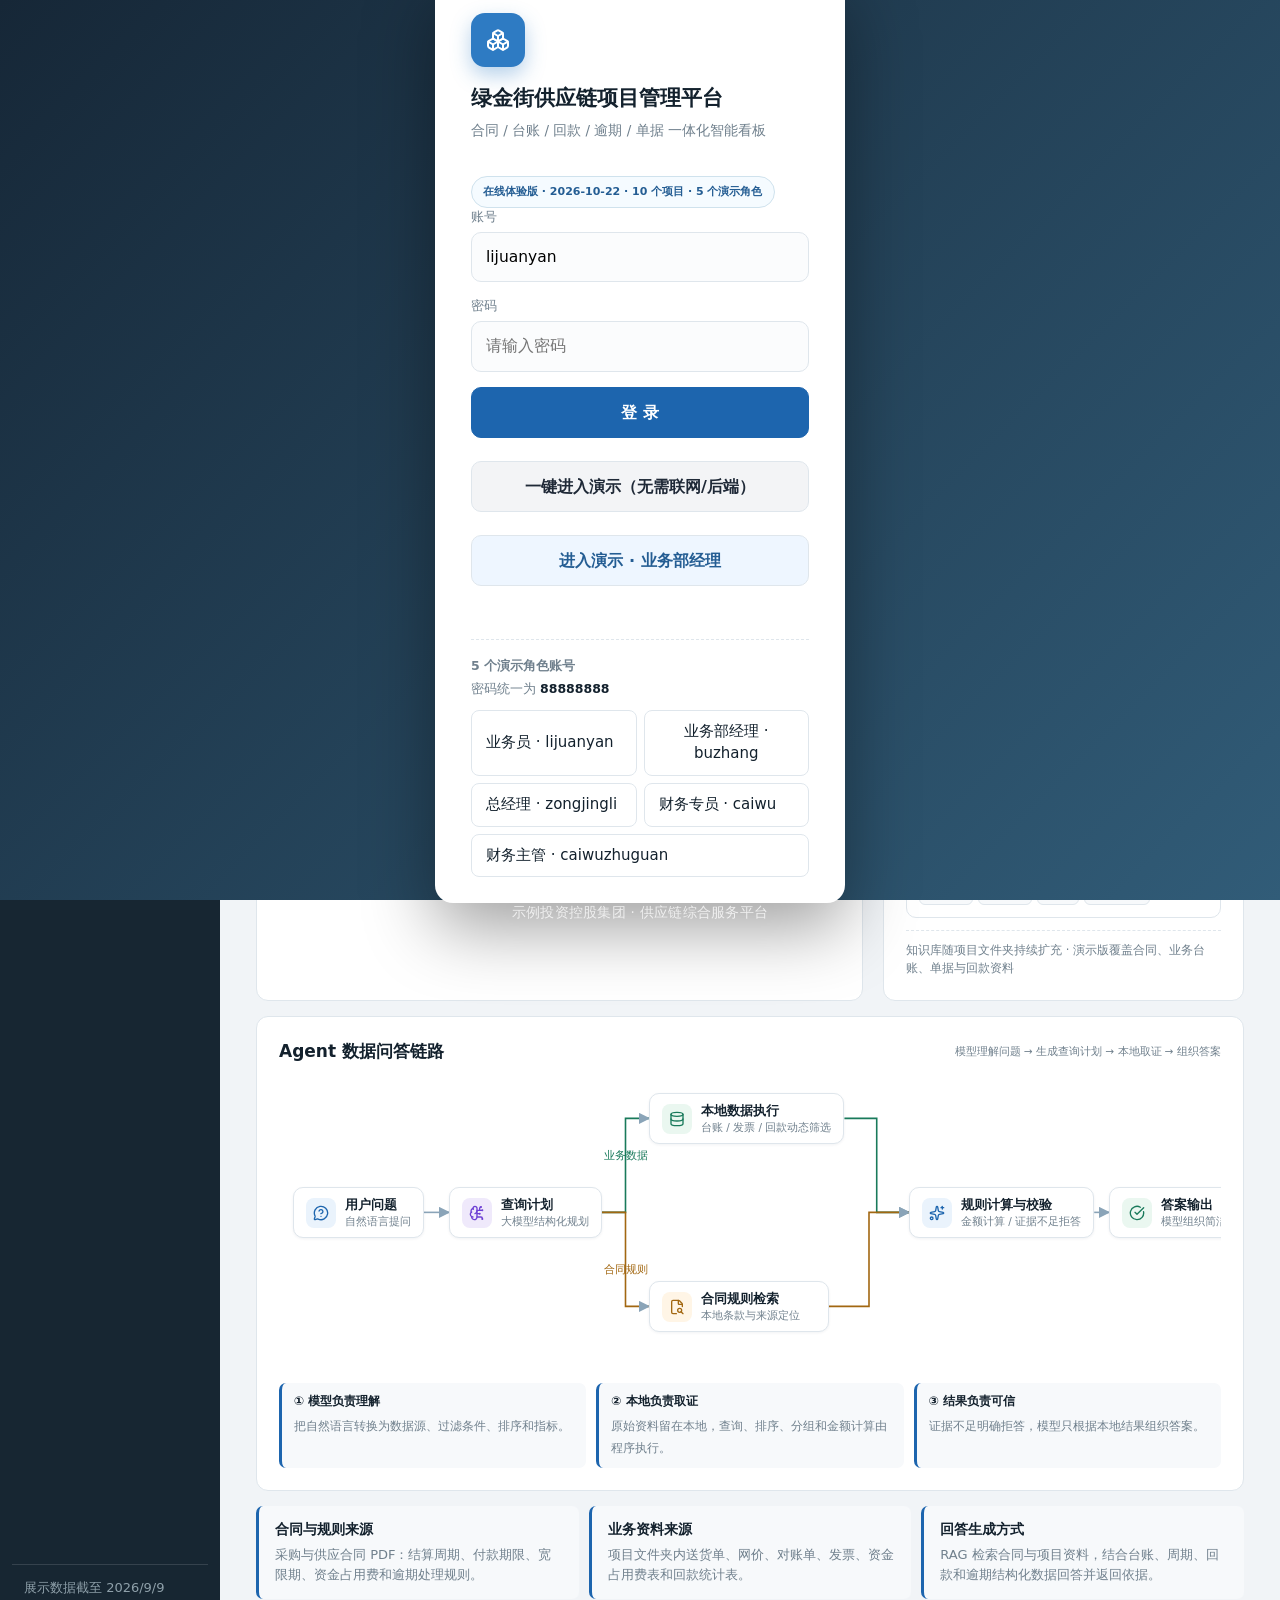
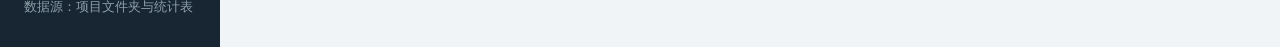
==== docs/index.html @ 1525bb65 "chore(static): 移除线上体验版的全部「离线演示/预置示例」提示 问答区那句提示会让访客知道问答是预设的，按用户要求移除。同时清掉同类暴露点：  - 顶部「线上体验版 · 离线演示」标签（" ====
<!doctype html>
<html lang="zh-CN">
<head>
  <meta charset="utf-8">
  <meta name="viewport" content="width=device-width,initial-scale=1">
  <title>绿金街供应链项目管理平台</title>
  <script>
    // 每次静态体验版发布新快照时清掉旧角色会话，避免评委被浏览器留在业务员 A/B 视角。
    (function () {
      var version = 'static-demo-20261026-clean2';
      try {
        if (localStorage.getItem('static_demo_version') !== version) {
          localStorage.removeItem('tower_session');
          localStorage.removeItem('tower_token');
          localStorage.removeItem('tower_logged_out');
          localStorage.setItem('static_demo_version', version);
        }
      } catch (e) {}
    })();
  </script>
  <link rel="icon" href="data:image/svg+xml,%3Csvg xmlns='http://www.w3.org/2000/svg' viewBox='0 0 32 32'%3E%3Crect width='32' height='32' rx='7' fill='%232f6fed'/%3E%3Cpath d='M10 16l4 4 8-9' stroke='white' stroke-width='3' fill='none' stroke-linecap='round' stroke-linejoin='round'/%3E%3C/svg%3E">
  <script src="static/echarts.min.js" defer></script>
  <script src="static/lucide.min.js"></script>
  <style>
    :root{
      --bg:#f1f4f7;--surface:#fff;--surface-2:#f7f9fb;--ink:#13212d;--muted:#70808d;
      --line:#dfe6ec;--blue:#1d65ae;--blue-soft:#eaf3fc;--green:#197a5b;--green-soft:#eaf7f0;
      --amber:#a26711;--amber-soft:#fff5e6;--red:#b23d3d;--red-soft:#fcede9;--nav:#172632
    }
    *{box-sizing:border-box}
    html,body{margin:0;background:var(--bg);color:var(--ink);font:14px/1.45 system-ui,-apple-system,"Microsoft YaHei",sans-serif}
    button,input,textarea{font:inherit}
    button{cursor:pointer}
    .app{display:grid;grid-template-columns:220px 1fr;min-height:100vh}
    .sidebar{background:var(--nav);color:#eaf0f3;padding:22px 14px;display:flex;flex-direction:column}
    .brand{padding:2px 12px 24px;border-bottom:1px solid rgba(255,255,255,.13)}
    .brand-mark{width:36px;height:36px;border-radius:9px;background:#2e7bc3;display:grid;place-items:center;margin-bottom:12px}
    .brand h1{font-size:17px;line-height:1.3;margin:0}
    .brand p{font-size:12px;color:#aab8c2;margin:7px 0 0}
    .nav{padding-top:18px;display:grid;gap:7px}
    .nav button{border:0;background:transparent;color:#b8c5cd;text-align:left;padding:11px 10px;border-radius:8px;display:flex;gap:9px;align-items:flex-start}
    .nav button:hover,.nav button.active{background:#243b4a;color:#fff}
    .nav button.active{box-shadow:inset 3px 0 0 #61a5e2}
    .nav strong{display:block;font-size:14px;font-weight:600}
    .nav small{display:block;color:inherit;opacity:.7;font-size:11px;margin-top:2px}
    .side-footer{margin-top:auto;padding:14px 12px;color:#8fa0aa;font-size:12px;border-top:1px solid rgba(255,255,255,.13)}
    .content{min-width:0}
    .topbar{height:72px;background:var(--surface);border-bottom:1px solid var(--line);display:flex;align-items:center;justify-content:space-between;padding:0 30px;gap:14px}
    .crumb{color:var(--muted);font-size:13px}.crumb b{color:var(--ink)}
    .top-actions{display:flex;align-items:center;gap:9px}
    .icon-btn,.button{border:1px solid var(--line);background:#fff;color:var(--ink);border-radius:7px;padding:8px 11px;display:inline-flex;gap:7px;align-items:center}
    .button.primary{background:var(--blue);border-color:var(--blue);color:#fff}
    .page{padding:28px 30px 40px;max-width:1500px}
    .page-head{display:flex;justify-content:space-between;align-items:flex-end;gap:18px;margin-bottom:22px}
    .page-head h2{font-size:25px;line-height:1.25;margin:0 0 5px;letter-spacing:0}
    .page-head p{margin:0;color:var(--muted)}
    .value-card-btn{border:1px solid #bfdbfe;background:#eff6ff;color:#1d4ed8;border-radius:7px;padding:7px 11px;font-size:12px;cursor:pointer;font-weight:600;white-space:nowrap}
    .value-card-btn:hover{background:#dbeafe}
    .value-modal{position:fixed;inset:0;z-index:1500;background:rgba(15,23,42,.55);display:flex;align-items:center;justify-content:center;padding:20px}
    .value-modal[hidden]{display:none}.value-box{width:min(760px,94vw);max-height:88vh;overflow:auto;background:#fff;border-radius:12px;padding:24px;box-shadow:0 18px 50px rgba(0,0,0,.25)}
    .value-box h3{margin:0 0 4px}.value-box .vc-sub{color:#a9c0d8;font-size:13px;margin-bottom:12px}.vc-grid{display:grid;grid-template-columns:1fr 1fr;gap:10px}.vc-item{border:1px solid #263f59;border-radius:8px;padding:12px;background:#101d2c}.vc-item b{display:block;color:#91a9c2;margin-bottom:5px;font-size:12px}.vc-item span{font-size:13px;line-height:1.6;color:#edf4fb}.vc-metric{background:#102c32;border-color:#1d806e}.vc-metric span{font-weight:700;color:#80f0cb}
    .vc-chain{display:flex;align-items:stretch;gap:6px;overflow:auto;margin:14px 0;padding:10px 2px}.vc-node{min-width:112px;padding:10px 9px;border-radius:8px;background:#132a40;color:#fff;box-shadow:0 0 0 1px #2e5b86;animation:vcNodeIn .45s ease both}.vc-node small{display:block;color:#b9d8f3;font-size:10px;margin-top:4px;line-height:1.35}.vc-arrow{align-self:center;color:#43d9b1;font-size:20px}.vc-kpis{display:grid;grid-template-columns:repeat(3,1fr);gap:10px;margin:14px 0}.vc-kpi{position:relative;overflow:hidden;padding:16px;border-radius:10px;background:linear-gradient(145deg,#17283a,#111a27);border:1px solid #33485d;min-height:92px}.vc-kpi strong{display:block;font-size:24px;color:#fb7185;line-height:1.2}.vc-kpi span{display:block;font-size:11px;color:#afc0d1;margin-top:7px}.vc-kpi-now{background:linear-gradient(145deg,#0d3b3a,#102a30);border-color:#168b78}.vc-kpi-now strong{color:#54e1b2}.vc-kpi-lift{background:linear-gradient(145deg,#16465a,#16313f);border-color:#2a9bb4}.vc-kpi-lift strong{color:#5ce0ef;font-size:20px}.vc-impact-bar{height:30px;position:relative;border-radius:7px;background:linear-gradient(90deg,#fb7185 0 82%,#1f3445 82%);overflow:hidden;margin:10px 0 18px}.vc-impact-bar:after{content:'';position:absolute;inset:0;background:linear-gradient(90deg,transparent,#ffffff22,transparent);transform:translateX(-100%);animation:vcSweep 2.3s ease-in-out infinite}.vc-impact-bar i{position:absolute;right:7%;top:5px;width:3px;height:20px;background:#5ce0ef;box-shadow:0 0 12px #5ce0ef}.vc-impact-bar b{position:absolute;z-index:1;left:12px;top:7px;color:#fff;font-size:11px}.vc-section-title{font-size:12px;font-weight:700;color:#91a9c2;margin-top:14px}@keyframes vcSweep{to{transform:translateX(100%)}}@keyframes vcNodeIn{from{opacity:0;transform:translateY(8px)}to{opacity:1;transform:none}}@media(max-width:650px){.vc-grid,.vc-kpis{grid-template-columns:1fr}}
    .date-stamp{font-size:12px;color:var(--muted);white-space:nowrap}
    .view{display:none}.view.active{display:block}
    .hero{display:grid;grid-template-columns:1.25fr .75fr;gap:15px;margin-bottom:15px}
    .panel{background:var(--surface);border:1px solid var(--line);border-radius:10px;padding:18px}
    .panel h3{font-size:15px;margin:0 0 14px}.panel h4{font-size:13px;margin:18px 0 9px}
    .agent-hero{min-height:262px;background:linear-gradient(135deg,#183242,#244d61);color:#fff;border:0;position:relative;overflow:hidden;display:flex;align-items:center;padding:58px 190px 0 0}
    .agent-hero:after{content:"";position:absolute;width:270px;height:270px;border:1px solid rgba(255,255,255,.15);border-radius:50%;right:-88px;bottom:-135px}
    .agent-hero .hero-main{position:relative;z-index:1;flex:1;min-width:0}
    .hero-mascot{position:absolute;right:14px;bottom:8px;z-index:2;animation:mascotFloat 3s ease-in-out infinite;cursor:pointer}
    .hero-mascot svg{display:block;filter:drop-shadow(0 6px 14px rgba(0,0,0,.3))}
    .hero-mascot .face-happy{opacity:0}
    .hero-mascot.happy{animation:mascotBounce .65s ease}
    .hero-mascot.happy .face-normal{opacity:0}
    .hero-mascot.happy .face-happy{opacity:1}
    .hero-mascot:active{transform:scale(.95)}
    .hero-mascot .ant{animation:antPulse 2.4s ease-in-out infinite}
    .hero-mascot .screen{animation:screenGlow 2.8s ease-in-out infinite}
    .hero-mascot .head{transform-box:fill-box;transform-origin:bottom center;animation:headTilt 5s ease-in-out infinite}
    .hero-mascot .hand{transform-box:fill-box;transform-origin:center;animation:handBob 3.2s ease-in-out infinite}
    .hero-mascot .hand-r{animation-delay:.5s}
    .hero-mascot .body{transform-box:fill-box;transform-origin:center;animation:bodyBreathe 3s ease-in-out infinite}
    .hero-mascot .star{transform-box:fill-box;transform-origin:center;animation:mascotBlink 4.5s infinite}
    .hero-mascot .foot{transform-box:fill-box;transform-origin:center;animation:footWiggle 3.6s ease-in-out infinite .2s}
    @keyframes headTilt{0%,100%{transform:rotate(0)}50%{transform:rotate(2.5deg)}}
    @keyframes handBob{0%,100%{transform:translateY(0)}50%{transform:translateY(-4px)}}
    @keyframes bodyBreathe{0%,100%{transform:scale(1)}50%{transform:scale(1.03)}}
    @keyframes antPulse{0%,100%{filter:drop-shadow(0 0 2px rgba(255,198,61,.8))}50%{filter:drop-shadow(0 0 8px rgba(255,198,61,1))}}
    @keyframes screenGlow{0%,100%{filter:drop-shadow(0 0 3px rgba(76,155,255,.55))}50%{filter:drop-shadow(0 0 11px rgba(76,155,255,.9))}}
    @keyframes footWiggle{0%,100%{transform:rotate(0)}50%{transform:rotate(5deg)}}
    @keyframes mascotBounce{0%{transform:translateY(0)}28%{transform:translateY(-16px) scale(1.07,.94)}55%{transform:translateY(0) scale(.95,1.07)}75%{transform:translateY(-5px)}100%{transform:translateY(0)}}
    .hero-bubble{position:absolute;right:14px;bottom:160px;max-width:430px;background:#fff;color:#22303c;border-radius:12px 12px 12px 4px;padding:10px 14px;font-size:13px;line-height:1.6;box-shadow:0 4px 16px rgba(0,0,0,.2);opacity:0;transform:translateY(6px);transition:opacity .35s,transform .35s;pointer-events:none;z-index:3}
    .hero-bubble.show{opacity:1;transform:none}
    .hero-bubble::after{content:"";position:absolute;right:28px;bottom:-6px;width:0;height:0;border-left:7px solid transparent;border-right:7px solid transparent;border-top:7px solid #fff}
    /* ===== 逾期提醒 ===== */
    .timeline{display:flex;flex-direction:column;gap:12px;max-height:330px;overflow:auto;padding-left:2px}
    .timeline-item{position:relative;padding-left:20px;border-left:2px solid var(--line);padding-bottom:2px}
    .timeline-item::before{content:"";position:absolute;left:-6px;top:3px;width:10px;height:10px;border-radius:50%;background:var(--blue);border:2px solid #fff;box-shadow:0 0 0 1px var(--blue)}
    .timeline-item.bad::before{background:#d9877c;box-shadow:0 0 0 1px #d9877c}
    .timeline-item.ok::before{background:#6ba583;box-shadow:0 0 0 1px #6ba583}
    .timeline-item .tl-head{font-size:12.5px;font-weight:600;color:var(--ink);display:flex;justify-content:space-between;gap:8px;flex-wrap:wrap}
    .timeline-item .tl-note{font-size:11.5px;color:var(--muted);margin-top:2px;line-height:1.55}
    .timeline-item .tl-actions{display:flex;gap:6px;margin-top:6px;flex-wrap:wrap}
    .tl-btn{border:1px solid var(--line);background:var(--blue-soft);color:var(--blue);border-radius:6px;padding:3px 9px;font-size:11.5px;cursor:pointer}
    .tl-btn:hover{background:var(--blue);color:#fff}
    .tl-btn.danger{border-color:#e5cfc9;background:#faf1ef;color:#a14e50}
    .tl-btn.danger:hover{background:#a14e50;color:#fff;border-color:#a14e50}
    .tl-btn.done{opacity:.55;cursor:default}
    #odPeriodsBody td.bad-num{color:#a14e50;font-weight:700}
    /* ===== 飞书发送演示 ===== */
    .feishu-window{width:min(460px,94vw);background:#f4f6f8;border-radius:16px;overflow:hidden;box-shadow:0 16px 48px rgba(0,0,0,.3)}
    .feishu-bar{background:#3370ff;color:#fff;padding:14px 16px;display:flex;align-items:center;justify-content:space-between}
    .feishu-person{display:flex;align-items:center;gap:9px;font-weight:700;font-size:15px}
    .feishu-org{font-size:12px;opacity:.85}
    .feishu-chat{padding:18px 16px;display:flex;flex-direction:column;gap:10px;min-height:230px}
    .feishu-msg{display:flex;gap:10px;align-items:flex-start}
    .feishu-msg.feishu-me{justify-content:flex-start}
    .feishu-avatar{width:34px;height:34px;border-radius:50%;flex:none;display:grid;place-items:center;background:#c9d8ff;color:#3370ff}
    .feishu-bubble{background:#fff;border-radius:4px 12px 12px 12px;padding:10px 12px;box-shadow:0 1px 3px rgba(0,0,0,.08);max-width:330px}
    .feishu-card .fc-title{font-weight:700;color:#13212d;font-size:13.5px;display:flex;gap:6px;align-items:center;margin-bottom:6px}
    .feishu-card .fc-body{color:#42526b;font-size:13px;line-height:1.6}
    .fc-file{display:flex;align-items:center;gap:8px;background:#f7f9fc;border:1px solid #e4e9f2;border-radius:8px;padding:9px 10px;margin-top:9px}
    .fc-file i{color:#3370ff}
    .fc-file-name{flex:1;font-size:12.5px;color:#13212d;word-break:break-all}
    .fc-file-dl{font-size:12px;color:#3370ff;text-decoration:none;font-weight:600}
    .fc-time{font-size:11px;color:#9aa6b8;margin-top:8px}
    .feishu-hint{font-size:11.5px;color:#8a97a8;text-align:center;padding-bottom:2px}
    .feishu-actions{display:flex;justify-content:flex-end;gap:9px;padding:0 16px 16px}
    .feishu-mini{border:1px solid #e4e9f2;border-radius:10px;overflow:hidden;margin-top:10px;background:#fff;box-shadow:0 4px 14px rgba(31,35,41,.1)}
    .fm-bar{background:#3370ff;color:#fff;font-size:12.5px;padding:9px 12px;display:flex;gap:7px;align-items:center;font-weight:600}
    .fm-body{padding:12px;background:#f8fafc}
    /* 催款函 Word 概览(公文格式模拟) */
    .word-preview{background:#fff;border:1px solid #e3e2dd;border-radius:6px;box-shadow:0 4px 16px rgba(31,35,41,.14);padding:24px 28px 18px;margin-top:8px}
    .wp-title{font-family:"方正小标宋简体","方正小标宋_GBK","STZhongsong","SimSun",serif;font-size:22px;text-align:center;font-weight:700;letter-spacing:4px;margin-bottom:14px;color:#1a1b1c}
    .wp-body{font-family:"仿宋_GB2312","仿宋","FangSong",serif;font-size:16px;line-height:1.75;color:#1a1b1c}
    .wp-body p{margin:0 0 8px;text-indent:2em}
    .wp-body .no-indent{text-indent:0}
    .wp-sign{font-family:"仿宋_GB2312","仿宋","FangSong",serif;font-size:16px;text-align:right;margin-top:12px;line-height:1.75}
    .wp-page{margin-top:10px;text-align:right;font-family:"宋体",SimSun,serif;font-size:14px;color:#666}
    .wp-foot{display:flex;justify-content:space-between;align-items:center;gap:8px;margin-top:10px;font-size:12px;color:#7a8087;flex-wrap:wrap}
    .wp-foot .button{padding:4px 10px;font-size:12px}
    .eyebrow{font-size:12px;letter-spacing:.08em;color:#a6cfeb;margin-bottom:13px}
    .agent-hero h3{font-size:23px;margin:0 0 10px;position:relative;z-index:1}
    .agent-hero p{color:#d5e2e8;max-width:610px;margin:0;position:relative;z-index:1}
    .hero-actions{display:flex;gap:9px;margin-top:26px;position:relative;z-index:1}
    .hero-actions button{border:1px solid rgba(255,255,255,.28);background:rgba(255,255,255,.11);color:#fff;border-radius:7px;padding:9px 12px;display:inline-flex;align-items:center;gap:7px}
    .next-due{display:flex;flex-direction:column;justify-content:space-between}
    .next-due .label{color:var(--muted);font-size:12px}.next-due .date{font-size:34px;font-weight:700;margin:10px 0 4px}.next-due .hint{color:var(--amber);font-size:13px}
    .rule{border-top:1px solid var(--line);margin-top:20px;padding-top:14px;color:var(--muted);font-size:12px}
    .metrics{display:grid;grid-template-columns:repeat(3,minmax(0,1fr));gap:12px;margin-bottom:15px}
    .metric{background:var(--surface);border:1px solid var(--line);border-radius:10px;padding:12px}
    .metric .label{color:var(--muted);font-size:11px}.metric .num{font-size:18px;font-weight:700;margin-top:8px;letter-spacing:-.3px}.metric .unit{font-size:10px;color:var(--muted);margin-left:2px}.metric .desc{font-size:10px;color:var(--muted);margin-top:6px;line-height:1.4}
    .metric.danger .num{color:var(--red)}.metric.primary .num{color:var(--blue)}
    .two-col{display:grid;grid-template-columns:1.38fr .82fr;gap:15px}
    .table-wrap{overflow:auto}
    table{width:100%;border-collapse:collapse;min-width:700px}
    th,td{padding:10px 8px;text-align:left;border-bottom:1px solid #edf1f4;vertical-align:top}
    th{font-size:12px;color:var(--muted);font-weight:600}
    td{font-size:13px}
    .tag{display:inline-flex;align-items:center;border-radius:999px;padding:3px 8px;font-size:12px}
    .tag.ok{background:var(--green-soft);color:var(--green)}.tag.warn{background:var(--amber-soft);color:var(--amber)}.tag.bad{background:var(--red-soft);color:var(--red)}.tag.neutral{background:#eef2f5;color:#5f6c77}
    .spark-bars{height:128px;display:flex;align-items:flex-end;gap:9px;padding:15px 4px 6px;border-bottom:1px solid var(--line)}
    .spark-col{flex:1;display:flex;flex-direction:column;align-items:center;gap:7px;min-width:26px}
    .spark-col i{display:block;width:100%;max-width:38px;background:#8ebde4;border-radius:4px 4px 0 0;min-height:5px}
    .spark-col span{font-size:10px;color:var(--muted);white-space:nowrap}
    .legend{display:flex;gap:15px;margin-top:12px;color:var(--muted);font-size:12px}.legend b{display:inline-block;width:8px;height:8px;border-radius:2px;background:#8ebde4;margin-right:5px}.legend b.red{background:#d9877c}
    .search-line{display:flex;gap:8px;margin-bottom:13px}.search-line input{flex:1;border:1px solid var(--line);border-radius:7px;padding:10px 11px}
    .quick-questions{display:flex;flex-wrap:wrap;gap:7px;margin-bottom:13px}.quick-questions button{border:1px solid var(--line);background:var(--surface-2);color:var(--muted);border-radius:999px;padding:6px 9px;font-size:12px}
    .answer{background:var(--surface-2);border:1px solid var(--line);border-radius:8px;padding:12px;color:#334552;line-height:1.7;min-height:98px}
    .answer b{color:var(--ink)}
    .sources{display:flex;flex-wrap:wrap;gap:6px;margin-top:10px}
    .source{font-size:11px;color:var(--blue);background:var(--blue-soft);border-radius:999px;padding:5px 8px}
    .period-bar{display:flex;justify-content:space-between;align-items:center;gap:16px;flex-wrap:wrap;margin-bottom:15px}
    .period-title{font-size:13px;font-weight:600}.period-context{font-size:12px;color:var(--muted);margin-top:4px}
    .period-controls{display:flex;align-items:end;gap:10px;flex-wrap:wrap}.segmented{display:flex;gap:3px;padding:3px;background:var(--surface-2);border:1px solid var(--line);border-radius:8px}
    .segmented button{border:0;background:transparent;color:var(--muted);border-radius:6px;padding:7px 10px;font-size:12px}.segmented button.active{background:var(--blue);color:#fff}
    .period-controls .field{min-width:142px}.period-controls .field input,.period-controls .field select{padding:8px 9px;border:1px solid var(--line);border-radius:7px;background:#fff;color:var(--ink)}
    .period-controls .week-field{min-width:142px;max-width:270px}.period-controls .year-field{min-width:108px}.is-hidden{display:none!important}
    .metrics.five{grid-template-columns:repeat(3,minmax(0,1fr))}
    .lineage-strip{display:grid;grid-template-columns:repeat(3,minmax(0,1fr));gap:10px;margin-top:15px}
    .lineage-item{padding:12px 13px;background:var(--surface-2);border-left:3px solid var(--blue);border-radius:7px}
    .lineage-item strong{display:block;font-size:12px;margin-bottom:5px}.lineage-item span{display:block;color:var(--muted);font-size:12px;line-height:1.55}
    .fee-summary{display:grid;grid-template-columns:repeat(3,minmax(0,1fr));gap:10px;margin-bottom:14px}
    .fee-summary-item{padding:11px 12px;background:var(--surface-2);border-radius:7px}.fee-summary-item span{display:block;color:var(--muted);font-size:11px}.fee-summary-item b{display:block;font-size:18px;margin-top:5px}
    .section-head{display:flex;justify-content:space-between;align-items:center;gap:12px;margin-bottom:15px}.section-head h3{margin:0}
    .filters{display:flex;flex-wrap:wrap;gap:9px;align-items:end}.field{display:grid;gap:5px}.field label{font-size:12px;color:var(--muted)}.field input{border:1px solid var(--line);border-radius:7px;padding:9px 10px;background:#fff}
    .audit-area{display:grid;grid-template-columns:1fr 1.1fr;gap:15px}
    .audit-card{border:1px solid var(--line);border-radius:9px;padding:16px;background:var(--surface-2)}
    .audit-card h4{margin:0 0 7px;font-size:15px}.audit-card p{margin:0;color:var(--muted);font-size:13px}
    .scan-box{margin-top:18px;border:1px dashed #b7c5cf;border-radius:9px;padding:17px;background:#fff}
    .scan-stage{display:flex;gap:0;align-items:flex-start;margin-top:17px}
    .stage{flex:1;position:relative;text-align:center;color:var(--muted);font-size:11px}.stage:not(:last-child):after{content:"";position:absolute;left:58%;right:-42%;top:15px;height:1px;background:var(--line)}.stage-dot{width:30px;height:30px;border-radius:50%;background:#e7edf2;color:#70808d;display:grid;place-items:center;margin:0 auto 7px;position:relative;z-index:1}.stage.active .stage-dot{background:var(--blue);color:#fff;animation:auditPulse 1.2s ease-in-out infinite}.stage.done .stage-dot{background:var(--green);color:#fff;animation:none}@keyframes auditPulse{0%,100%{box-shadow:0 0 0 0 rgba(31,111,153,.28);transform:rotate(0)}50%{box-shadow:0 0 0 7px rgba(31,111,153,0);transform:rotate(180deg)}}
    .scan-status{display:flex;justify-content:space-between;align-items:center;margin-top:17px;padding-top:13px;border-top:1px solid var(--line);font-size:12px}
    .result-head{display:flex;justify-content:space-between;align-items:center;margin-bottom:11px}.result-list{display:grid;gap:8px}.result-row{display:grid;grid-template-columns:95px 1fr auto;gap:9px;align-items:center;padding:11px 12px;background:var(--surface-2);border-radius:7px}.result-row .date{font-weight:600}.missing{color:var(--red);font-size:12px}
    .audit-conclusion{position:relative;display:grid;gap:13px;padding:17px 18px;border:1px solid #f4c7c7;border-left:5px solid #dc2626;border-radius:10px;background:linear-gradient(110deg,#fff7f7 0%,#fff 72%);box-shadow:0 8px 22px rgba(185,28,28,.09);overflow:hidden}.audit-conclusion:after{content:'!';position:absolute;right:20px;top:4px;font-size:86px;line-height:1;font-weight:800;color:rgba(220,38,38,.07);pointer-events:none}.audit-conclusion.clear{border-color:#b7e2ce;border-left-color:#16a34a;background:linear-gradient(110deg,#f1fcf5 0%,#fff 72%);box-shadow:0 8px 22px rgba(22,163,74,.08)}.audit-conclusion.clear:after{content:'✓';color:rgba(22,163,74,.08)}.audit-conclusion-head{position:relative;z-index:1;display:flex;align-items:center;justify-content:space-between;gap:12px}.audit-conclusion-title{display:flex;align-items:center;gap:9px;font-size:15px;font-weight:750;color:#991b1b}.audit-conclusion.clear .audit-conclusion-title{color:#166534}.audit-conclusion-icon{display:grid;place-items:center;width:28px;height:28px;border-radius:50%;background:#dc2626;color:#fff;font-size:18px;font-weight:800}.audit-conclusion.clear .audit-conclusion-icon{background:#16a34a}.audit-conclusion-status{padding:5px 11px;border-radius:999px;background:#fee2e2;color:#991b1b;font-size:12px;font-weight:700;white-space:nowrap}.audit-conclusion.clear .audit-conclusion-status{background:#dcfce7;color:#166534}.audit-conclusion-summary{position:relative;z-index:1;color:#52657a;font-size:12px;line-height:1.55}.audit-issue-list{position:relative;z-index:1;display:grid;grid-template-columns:repeat(2,minmax(0,1fr));gap:9px}.audit-issue-card{display:grid;grid-template-columns:auto 1fr auto;align-items:center;gap:10px;padding:10px 11px;border-radius:8px;background:#fff;border:1px solid #fecaca}.audit-issue-card.missing{border-color:#f4c7c7}.audit-issue-card.conflict{border-color:#f0b7b7;background:#fffafa}.audit-issue-card-label{padding:4px 7px;border-radius:5px;background:#fee2e2;color:#b91c1c;font-size:11px;font-weight:700;white-space:nowrap}.audit-issue-card.conflict .audit-issue-card-label{background:#991b1b;color:#fff}.audit-issue-card-date{font-size:13px;font-weight:750;color:#1f2937}.audit-issue-card-detail{margin-top:2px;color:#667789;font-size:11px;line-height:1.4}.audit-issue-card .button{padding:5px 8px;font-size:11px;white-space:nowrap}.audit-conclusion-clear-note{position:relative;z-index:1;color:#166534;font-size:12px}
    .agent-flow{display:flex;flex-wrap:wrap;align-items:center;gap:8px}.node{border:1px solid var(--line);background:var(--surface-2);border-radius:999px;padding:8px 10px;font-size:12px}.arrow{color:var(--muted)}
    .pagination{display:flex;justify-content:space-between;align-items:center;gap:10px;flex-wrap:wrap;margin-top:14px;padding-top:13px;border-top:1px solid var(--line)}
    .pagination-info{font-size:12px;color:var(--muted)}.pagination-actions{display:flex;align-items:center;gap:5px;flex-wrap:wrap}
    .page-btn{min-width:31px;height:31px;padding:0 8px;border:1px solid var(--line);background:var(--surface);color:var(--ink);border-radius:6px}
    .page-btn:hover:not(:disabled),.page-btn.active{background:var(--blue);border-color:var(--blue);color:#fff}.page-btn:disabled{cursor:not-allowed;opacity:.45}.page-ellipsis{padding:0 3px;color:var(--muted)}
    .empty{color:var(--muted);padding:18px 0;text-align:center}
    @media(max-width:1100px){.app{grid-template-columns:220px 1fr}.hero,.two-col,.audit-area{grid-template-columns:1fr}.metrics,.metrics.five{grid-template-columns:repeat(2,minmax(0,1fr))}.lineage-strip{grid-template-columns:1fr}.fee-summary{grid-template-columns:repeat(3,minmax(0,1fr))}.agent-hero{padding-right:170px}}
    @media(max-width:720px){.agent-hero{padding-right:16px}.hero-mascot{transform:scale(.72);transform-origin:bottom right}.agent-hero .hero-bubble{right:14px;bottom:110px;max-width:260px;font-size:12px}}
    @media(max-width:760px){.app{display:block}.sidebar{padding:14px}.brand{padding-bottom:14px}.nav{display:flex;overflow:auto;padding-top:12px}.nav button{min-width:190px}.side-footer{display:none}.topbar{height:auto;padding:14px 18px;align-items:flex-start;flex-direction:column}.top-actions{width:100%;justify-content:space-between}.page{padding:20px 15px 32px}.page-head{display:block}.date-stamp{display:block;margin-top:8px}.metrics,.metrics.five{grid-template-columns:1fr 1fr}.result-row{grid-template-columns:80px 1fr}.result-row .tag{grid-column:2}.audit-issue-list{grid-template-columns:1fr}.audit-conclusion-head{align-items:flex-start;flex-direction:column}.audit-conclusion-status{align-self:flex-start}.audit-issue-card{grid-template-columns:auto 1fr}.audit-issue-card .button{grid-column:2;justify-self:start}.scan-stage{gap:1px}.stage{font-size:10px}.stage:not(:last-child):after{right:-38%}}
    @media(max-width:560px){.period-controls{width:100%;align-items:stretch}.segmented{flex:1;justify-content:space-between}.segmented button{flex:1;padding-left:6px;padding-right:6px}.period-controls .field{flex:1}.period-controls .week-field{width:100%;max-width:none}.pagination{align-items:flex-start}.pagination-actions{width:100%}}
    @media(max-width:900px){.page{padding-left:18px;padding-right:18px}.topbar{padding-left:18px;padding-right:18px}.metrics.five{grid-template-columns:repeat(2,minmax(0,1fr))}.fee-summary{grid-template-columns:1fr 1fr}.panel{overflow:hidden}table{min-width:0}.two-col{grid-template-columns:1fr}}
    @media(max-width:560px){.metrics,.metrics.five,.fee-summary{grid-template-columns:1fr}.page-head h2{font-size:21px}.metric .num{font-size:21px}.fee-summary-item b{font-size:16px}.table-wrap{overflow-x:auto}table{min-width:640px}.lineage-strip{grid-template-columns:1fr}}
     .login-screen{display:flex;flex-direction:column;position:fixed;inset:0;z-index:1500;background:linear-gradient(135deg,#162737,#315c78);align-items:center;justify-content:center;padding:24px}.login-screen.hidden{display:none !important}
    .minister-decision-modal{position:fixed;inset:0;background:rgba(15,23,42,.58);z-index:1210;display:flex;align-items:center;justify-content:center;padding:20px}.minister-decision-modal[hidden]{display:none}.minister-decision-card{width:min(650px,94vw);max-height:86vh;overflow:auto;background:linear-gradient(145deg,#fff,#f7fbfd);border:1px solid #cfe0e8;border-radius:16px;padding:22px;box-shadow:0 25px 70px rgba(0,0,0,.3)}.minister-decision-top{display:flex;align-items:flex-start;justify-content:space-between;gap:14px}.minister-decision-kicker{font-size:10px;letter-spacing:.14em;color:#1b8b7d;font-weight:800}.minister-decision-card h3{margin:5px 0 7px;color:#173e59;font-size:21px}.minister-decision-card .decision-subtitle{color:#6c7f8e;font-size:12px;line-height:1.6}.minister-decision-badge{padding:5px 9px;border-radius:999px;background:#fff0e7;color:#b4512f;font-size:11px;white-space:nowrap}.decision-grid{display:grid;grid-template-columns:1fr 1fr;gap:10px;margin:18px 0}.decision-cell{background:#fff;border:1px solid #e1eaf0;border-radius:10px;padding:11px}.decision-cell small{display:block;color:#8293a0;font-size:10px}.decision-cell strong{display:block;color:#244b61;font-size:14px;margin-top:5px}.decision-section{border-top:1px dashed #d7e3ea;padding-top:14px;margin-top:12px}.decision-section b{color:#2b5266;font-size:12px}.decision-evidence{display:flex;flex-wrap:wrap;gap:7px;margin-top:9px}.decision-evidence span{padding:6px 8px;border-radius:7px;background:#edf7f6;color:#27756f;font-size:11px}.decision-actions{display:flex;justify-content:flex-end;gap:8px;margin-top:18px}.decision-feedback{margin-top:11px;color:#1e7b68;font-size:11px;min-height:16px}@media(max-width:560px){.decision-grid{grid-template-columns:1fr}}
    .manager-chain-panel{background:linear-gradient(135deg,#102d43,#1b5e6d 58%,#1a8a78);color:#fff;border:0;overflow:hidden;position:relative}.manager-chain-panel:after{content:"";position:absolute;width:360px;height:360px;right:-150px;top:-190px;border:1px solid rgba(255,255,255,.18);border-radius:50%;box-shadow:0 0 0 30px rgba(255,255,255,.035),0 0 0 65px rgba(255,255,255,.025)}.manager-chain-panel h3{color:#fff;margin:0}.manager-chain-panel .chain-caption{color:rgba(255,255,255,.72);font-size:11px;margin-top:5px}.manager-chain{display:grid;grid-template-columns:repeat(4,minmax(0,1fr));gap:8px;align-items:center;margin-top:18px;position:relative;z-index:1}.manager-chain-step{min-height:78px;padding:11px 10px;border:1px solid rgba(255,255,255,.24);background:rgba(255,255,255,.09);border-radius:10px;position:relative}.manager-chain-step:after{content:'›';position:absolute;right:-14px;top:24px;color:#a7f3d0;font-size:25px;font-weight:300}.manager-chain-step:last-child:after{display:none}.manager-chain-step.active{background:#fff;color:#173e59;border-color:#fff;box-shadow:0 8px 22px rgba(0,0,0,.16)}.manager-chain-step.done{background:rgba(167,243,208,.16);border-color:#a7f3d0}.manager-chain-step small{display:block;font-size:9px;letter-spacing:.1em;text-transform:uppercase;opacity:.72}.manager-chain-step strong{display:block;font-size:12px;margin-top:7px}.manager-chain-step span{display:block;font-size:10px;margin-top:5px;opacity:.72}.manager-followup{display:grid;gap:9px}.followup-empty{padding:16px;border:1px dashed #d4e1e8;border-radius:9px;background:#f8fbfc;color:#81919c;font-size:12px}.followup-item{display:grid;grid-template-columns:auto 1fr auto;gap:10px;align-items:center;border:1px solid #d8e6ec;border-left:3px solid #2c9b86;border-radius:9px;padding:11px;background:#fbfefd}.followup-item .followup-icon{width:28px;height:28px;display:grid;place-items:center;border-radius:8px;background:#e5f6f1;color:#237b6b}.followup-item b{display:block;color:#23485d;font-size:12px}.followup-item span{display:block;color:#758793;font-size:10.5px;margin-top:3px}.followup-item button{font-size:11px;padding:5px 8px}.followup-state{font-size:10px;color:#237b6b;background:#e8f7f1;border-radius:999px;padding:4px 7px;white-space:nowrap}@media(max-width:760px){.manager-chain{grid-template-columns:1fr 1fr}.manager-chain-step:after{display:none}.followup-item{grid-template-columns:auto 1fr}.followup-item button{grid-column:2;justify-self:start}}
  </style>
  <style>
    #healthCard[hidden]{display:none} #healthCard{background:white;border:1px solid #E4E3DD;border-radius:14px;box-shadow:0 2px 12px rgba(31,35,41,.06);padding:20px;margin-bottom:20px}
    .health-grid{display:grid;grid-template-columns:170px minmax(260px,1fr) minmax(240px,1fr);gap:24px}.health-ring{background:#F7F7F5;border-radius:10px;display:grid;place-items:center;align-content:center}.health-row{margin-bottom:12px}.health-row header{display:flex;justify-content:space-between;gap:8px;font-size:12px}.health-track{height:7px;background:#F7F7F5;border-radius:8px;margin:6px 0;overflow:hidden}.health-track i{display:block;height:100%;border-radius:8px}.health-evidence{font-size:11px;color:#70808d}.health-ai{background:#F7F9FC;border-left:3px solid #4F6B9A;padding:16px;font-size:12px;line-height:1.8}.health-ai h3{margin:0 0 10px}.health-advice{border-top:1px dashed #ccd4df;margin:12px 0;padding-top:10px}.health-fade{animation:healthFade .3s ease}@keyframes healthFade{from{opacity:0}to{opacity:1}}#healthRadar{height:310px;width:100%}@media(max-width:1100px){.health-grid{grid-template-columns:1fr}.health-ring{padding:12px}}
  </style>
  <style>
    .demo-overlay{position:fixed;inset:0;background:rgba(19,33,45,.55);z-index:1000;display:flex;align-items:center;justify-content:center;padding:22px}
    .demo-overlay[hidden]{display:none}
    .message-flow-visual{display:flex;align-items:center;gap:7px;margin:0 0 9px;padding:7px 9px;border:1px solid #dbe4ef;border-radius:7px;background:#f8fbff;font-size:11px;color:#2563eb}
    .mf-avatar{display:grid;place-items:center;width:24px;height:24px;border-radius:50%;background:#2563eb;color:#fff;font-weight:700}
    .mf-line{height:2px;flex:1;background:linear-gradient(90deg,#93c5fd,#2563eb);position:relative;overflow:hidden}
    .mf-line:after{content:'';position:absolute;left:-25%;top:0;width:25%;height:100%;background:#fff;animation:messagePulse 1.2s linear infinite}
    .mf-bubble{padding:4px 8px;border-radius:10px;background:#dbeafe;color:#1d4ed8;font-weight:600}
    .mf-check{display:grid;place-items:center;width:18px;height:18px;border-radius:50%;background:#16a34a;color:#fff;font-weight:700;animation:messagePop .5s ease-out}
    @keyframes messagePulse{to{left:110%}} @keyframes messagePop{from{transform:scale(.5);opacity:.2}to{transform:scale(1);opacity:1}}
    .demo-stage{width:100%;max-width:1280px;max-height:94vh;overflow:auto;background:var(--surface);border:1px solid var(--line);border-radius:14px;box-shadow:0 12px 40px rgba(0,0,0,.25);display:flex;flex-direction:column}
    .demo-head{display:flex;justify-content:space-between;align-items:flex-start;gap:12px;padding:18px 20px 0}
    .demo-head h3{margin:0;font-size:19px}
    .demo-head p{margin:6px 0 0;color:var(--muted);font-size:13px;min-height:18px}
    .demo-progress{display:flex;gap:6px;padding:16px 20px 4px}
    .demo-progress span{flex:1;height:5px;border-radius:4px;background:#e7edf2;position:relative;overflow:hidden}
    .demo-progress span i{position:absolute;left:0;top:0;bottom:0;width:0;background:var(--blue);border-radius:4px;transition:width .6s ease}
    .demo-progress span.done i{width:100%}
    .demo-progress span.active i{width:100%;animation:demoPulse 1.2s ease}
    @keyframes demoPulse{from{width:0}to{width:100%}}
    .demo-grid{display:grid;grid-template-columns:minmax(410px,1fr) minmax(360px,1.1fr) minmax(380px,1.2fr);gap:14px;padding:16px 20px}
    .demo-pane{background:var(--surface-2);border:1px solid var(--line);border-radius:10px;padding:14px;min-width:0}
    .demo-pane-title{font-size:12px;font-weight:700;color:var(--muted);margin-bottom:10px;display:flex;justify-content:space-between;align-items:center}
    .demo-note{background:#fff;border:1px solid var(--line);border-radius:8px;padding:12px;font-size:13px}
    .demo-note .note-head{font-weight:700;border-bottom:1px solid var(--line);padding-bottom:8px;margin-bottom:8px;display:flex;justify-content:space-between;color:var(--ink)}
    .demo-note .note-head small{font-weight:400;color:var(--muted)}
    .demo-note table{width:100%;min-width:0;border-collapse:collapse}
    .demo-note td{padding:6px 4px;font-size:12.5px;border-bottom:1px dashed #edf1f4}
    .demo-note td:first-child{color:var(--muted);width:74px}
    .demo-note td.hl{background:#fff3d6;outline:1.5px solid #e8b34a;outline-offset:-1.5px;border-radius:3px;font-weight:700;transition:background .25s}
    .demo-hint{font-size:11.5px;color:var(--muted);margin-top:9px;line-height:1.5}
    .demo-note-img-wrap{position:relative;border:1px solid var(--line);border-radius:8px;overflow:hidden;margin-bottom:10px;background:#f2f4f6}
    .demo-originals{display:grid;grid-template-columns:1fr;gap:8px;height:410px;overflow:auto;padding:6px;background:#f4f6f8;border-radius:8px;margin-bottom:10px}
    .demo-originals .demo-note-img-wrap{margin:0;min-width:0}
    .demo-originals .demo-note-img{display:block;height:185px;width:100%;min-width:100%;object-fit:contain;background:#fff}
    .demo-extracted{height:270px;overflow:auto;border-top:2px solid #dbe4ef;padding-top:8px}
    .demo-extracted{position:relative;z-index:5;overscroll-behavior:contain;scrollbar-width:auto;pointer-events:auto}
    .demo-note-img-wrap.scan-active{outline:3px solid #f0b429;box-shadow:0 0 0 4px rgba(240,180,41,.2)}
    .demo-note-img-wrap.scan-active:after{content:'OCR扫描中';position:absolute;left:4%;right:4%;top:8%;height:3px;background:#f59e0b;box-shadow:0 0 12px 4px rgba(245,158,11,.7);animation:ocrSweep 1.4s linear infinite;z-index:3}
    @keyframes ocrSweep{0%{top:8%}100%{top:92%}}
    .demo-extracted table{background:#fff;border-radius:6px}
    @media(max-width:850px){.demo-originals{grid-template-columns:1fr;height:410px;overflow:auto}.demo-originals .demo-note-img{height:185px}}
    .demo-note-img{display:block;width:100%;height:auto}
    .demo-net-highlight{margin:0 8px 8px;padding:8px;border:2px solid #c7892c;background:#fff3d6;border-radius:5px;color:#8a5a12;font-size:12px}
    .demo-note-img-wrap .ocr-box{position:absolute;border:2px solid #e8b34a;background:rgba(232,179,74,.14);border-radius:3px;opacity:0;transition:opacity .3s ease;pointer-events:none}
    .demo-note-img-wrap .ocr-box.on{opacity:1;box-shadow:0 0 0 2px rgba(232,179,74,.25)}
    .demo-pane:first-child{overflow:auto;max-height:820px}
    /* 逾期演示：时间线可上下滚动（滚动条常显、可拖），滑动条可按事件回看 */
    .demo-timeline-scroll{max-height:290px;overflow-y:auto;overflow-x:hidden;padding-right:6px;scrollbar-gutter:stable}
    .demo-timeline-scroll::-webkit-scrollbar{width:10px}
    .demo-timeline-scroll::-webkit-scrollbar-track{background:#eef3f7;border-radius:6px}
    .demo-timeline-scroll::-webkit-scrollbar-thumb{background:#b9c8d6;border-radius:6px;border:2px solid #eef3f7}
    .demo-timeline-scroll::-webkit-scrollbar-thumb:hover{background:#93a8bc}
    .od-demo-slider{width:100%;margin:2px 0 4px;-webkit-appearance:none;appearance:none;height:6px;border-radius:4px;background:#e3ebf3;outline:none;cursor:pointer}
    .od-demo-slider::-webkit-slider-thumb{-webkit-appearance:none;appearance:none;width:16px;height:16px;border-radius:50%;background:var(--blue);border:2px solid #fff;box-shadow:0 1px 4px rgba(0,0,0,.28);cursor:grab}
    .od-demo-slider::-moz-range-thumb{width:14px;height:14px;border-radius:50%;background:var(--blue);border:2px solid #fff;box-shadow:0 1px 4px rgba(0,0,0,.28);cursor:grab}
    .od-demo-slider:disabled{cursor:not-allowed;opacity:.55}
    .od-slider-label{display:flex;justify-content:space-between;gap:8px;font-size:11px;color:var(--muted);margin-bottom:8px}
    .demo-work{display:grid;gap:7px;min-height:120px}
    .demo-field,.demo-price,.demo-formula{background:#fff;border:1px solid var(--line);border-left:3px solid var(--blue);border-radius:6px;padding:8px 10px;font-size:12.5px;opacity:0;transform:translateY(4px);animation:demoIn .4s ease forwards;color:var(--ink)}
    .demo-price{border-left-color:#a26711}
    .demo-formula{font-family:Consolas,"Microsoft YaHei",monospace;border-left-color:var(--green)}
    .demo-field b,.demo-price b{color:var(--blue)}
    .demo-formula b{color:var(--green)}
    @keyframes demoIn{to{opacity:1;transform:none}}
    .demo-table-wrap{background:#fff;border:1px solid var(--line);border-radius:8px;overflow-x:scroll;overflow-y:auto;max-height:340px;position:relative;z-index:2;pointer-events:auto;scrollbar-width:auto}
    #demoLedgerTable{min-width:760px;font-size:12px}
    #demoLedgerTable th{position:sticky;top:0;background:var(--surface-2)}
    #demoLedgerTable td,#demoLedgerTable th{padding:7px 8px;border-bottom:1px solid #edf1f4;white-space:nowrap}
    .demo-new-row td{background:#eaf7f0;transition:background 2s ease}
    .demo-source-badge{font-size:11px;color:#15803d;background:#ecfdf5;border:1px solid #bbf7d0;border-radius:5px;padding:4px 7px;white-space:nowrap}
    .demo-controls{display:flex;gap:9px;padding:0 20px 18px;justify-content:center;position:relative;z-index:20;pointer-events:auto}
    .demo-modal{position:fixed;inset:0;background:rgba(19,33,45,.55);z-index:1100;display:flex;align-items:center;justify-content:center;padding:24px}
    .demo-modal[hidden]{display:none}
    .demo-modal-box{background:var(--surface);border-radius:14px;padding:22px;max-width:560px;width:100%;max-height:90vh;overflow:auto;box-shadow:0 12px 40px rgba(0,0,0,.3)}
    .demo-modal-box .demo-trace-img{display:block;max-height:56vh;width:auto;max-width:100%;margin:0 auto 12px;border:1px solid var(--line);border-radius:8px;background:#f2f4f6}
    .demo-modal-box .note-head{font-weight:700;border-bottom:1px solid var(--line);padding-bottom:10px;margin-bottom:10px;display:flex;justify-content:space-between}
    .demo-modal-box td{padding:8px 6px;font-size:14px;border-bottom:1px dashed #edf1f4}
    .demo-modal-box td:first-child{color:var(--muted);width:90px}
    .demo-note-btn{border:1px solid var(--line);background:var(--blue-soft);color:var(--blue);border-radius:6px;padding:4px 8px;font-size:12px;cursor:pointer}
    .demo-note-btn:hover{background:var(--blue);color:#fff}
    .pay-log-line{padding:7px 10px;border-bottom:1px dashed #edf1f4;font-size:12.5px;line-height:1.65;color:var(--ink)}
    .pay-log-line:first-child{font-weight:600}
    .voucher-btn{border:1px solid var(--line);background:var(--blue-soft);color:var(--blue);border-radius:6px;padding:4px 10px;font-size:12px;cursor:pointer;white-space:nowrap}
    .voucher-btn:hover{background:var(--blue);color:#fff}
    td[contenteditable="true"]{cursor:text;background:#fffdf2;outline:none}
    td[contenteditable="true"]:focus{box-shadow:inset 0 0 0 2px #e8b34a;background:#fff8df}
    .edited-cell{animation:editedFlash .9s ease}
    @keyframes editedFlash{50%{background:#dff7e8}}
    .ledger-sync-status{display:inline-flex;align-items:center;gap:6px;margin-left:10px;padding:4px 8px;border-radius:12px;background:#ecfdf5;color:#15803d;font-size:11px;font-weight:600;vertical-align:middle}
    .ledger-sync-dot{width:7px;height:7px;border-radius:50%;background:#22c55e;box-shadow:0 0 0 0 rgba(34,197,94,.5);animation:syncPulse 1.5s infinite}
    .ledger-sync-status.syncing{background:#eff6ff;color:#2563eb}.ledger-sync-status.syncing .ledger-sync-dot{background:#3b82f6;animation:syncPulseBlue .7s infinite}
    @keyframes syncPulse{70%{box-shadow:0 0 0 6px rgba(34,197,94,0)}}
    @keyframes syncPulseBlue{70%{box-shadow:0 0 0 6px rgba(59,130,246,0)}}
    /* ===== 项目知识库全景 ===== */
    .kb-head{display:flex;justify-content:space-between;align-items:baseline;gap:10px;flex-wrap:wrap;margin-bottom:12px}
    .kb-sub{font-size:12px;color:var(--muted);line-height:1.6}
    .kb-stats{display:flex;gap:8px;flex-wrap:wrap}
    .kb-stat{background:var(--surface-2);border:1px solid var(--line);border-radius:8px;padding:5px 11px;font-size:12px;color:var(--muted)}
    .kb-stat b{color:var(--ink);font-size:13px;margin-right:3px}
    .kb-grid{display:grid;grid-template-columns:repeat(auto-fit,minmax(210px,1fr));gap:10px}
    .kb-card{background:#fff;border:1px solid var(--line);border-radius:10px;padding:12px;transition:box-shadow .2s,border-color .2s}
    .kb-card:hover{box-shadow:0 3px 14px rgba(31,35,41,.07);border-color:#c9d5e4}
    .kb-card-top{display:flex;align-items:center;gap:8px;margin-bottom:9px}
    .kb-icon{width:30px;height:30px;border-radius:8px;background:var(--blue-soft);color:var(--blue);display:flex;align-items:center;justify-content:center;flex:none}
    .kb-icon svg{width:16px;height:16px}
    .kb-name{font-weight:700;font-size:13.5px;color:var(--ink)}
    .kb-ok{margin-left:auto;font-size:10.5px;color:#2e6b4f;background:#e7f3ec;border:1px solid #cfe5d9;border-radius:999px;padding:2px 8px;white-space:nowrap}
    .kb-chips{display:flex;flex-wrap:wrap;gap:5px}
    .kb-chip{background:var(--surface-2);border:1px solid var(--line);border-radius:6px;padding:3px 8px;font-size:11.5px;color:#4a525c;line-height:1.4}
    .kb-foot{margin-top:12px;padding-top:10px;border-top:1px dashed var(--line);font-size:11.5px;color:var(--muted);line-height:1.6}
    /* ===== 项目小助手吉祥物 ===== */
    .mascot-wrap{position:relative;margin:0 0 2px;height:64px}
    .mascot{position:absolute;right:2px;bottom:0;width:52px;height:52px;filter:drop-shadow(0 3px 6px rgba(31,35,41,.14));animation:mascotFloat 2.6s ease-in-out infinite}
    @keyframes mascotFloat{0%,100%{transform:translateY(0)}50%{transform:translateY(-4px)}}
    .mascot .eye{animation:mascotBlink 4s infinite}
    @keyframes mascotBlink{0%,92%,100%{transform:scaleY(1)}95%{transform:scaleY(.1)}}
    .mascot-bubble{position:absolute;right:58px;bottom:20px;max-width:250px;background:#fff;border:1px solid var(--line);border-radius:12px 12px 4px 12px;padding:8px 12px;font-size:12.5px;line-height:1.6;color:var(--ink);box-shadow:0 4px 16px rgba(31,35,41,.1);opacity:0;transform:translateY(6px);transition:opacity .35s,transform .35s;pointer-events:none}
    .mascot-bubble.show{opacity:1;transform:none}
    .mascot-bubble::after{content:"";position:absolute;right:-6px;bottom:9px;width:0;height:0;border-left:7px solid #fff;border-top:6px solid transparent;border-bottom:6px solid transparent}
    .mascot-hint{font-size:10.5px;color:var(--muted);margin-top:1px}
    #voucherToast{position:fixed;left:50%;top:3vh;bottom:auto;transform:translateX(-50%) translateY(14px);background:#1f2329;color:#fff;font-size:13px;padding:14px 22px;border-radius:10px;box-shadow:0 6px 24px rgba(0,0,0,.3);opacity:0;pointer-events:none;transition:opacity .25s,transform .25s;z-index:1300;width:min(94vw,1180px);max-height:94vh;overflow:auto}
    #voucherToast.show{opacity:1;transform:translateX(-50%) translateY(0)}
    #voucherToast small{color:#c8cdd4;display:block;margin-top:2px}
    .fee-rule-card{background:#fff;border:1px solid var(--line);border-left:3px solid #a26711;border-radius:6px;padding:8px 10px;font-size:12.5px;opacity:0;transform:translateY(4px);animation:demoIn .4s ease forwards;color:var(--ink);line-height:1.7}
    .fee-rule-card b{color:#a26711}
    .fee-rule-card small{color:var(--muted)}
    #feeDemoConfirm .demo-note table{font-size:12px}
    #feeDemoConfirm .demo-note th{color:var(--muted);text-align:left;font-weight:600;padding:5px 4px;border-bottom:1px solid #e2e8ee}
    #feeDemoConfirm .demo-note .total-row td{font-weight:700;background:var(--surface-2)}
    #feeDemoConfirm .demo-note .hl{background:#fff3d6;outline:1.5px solid #e8b34a;outline-offset:-1.5px;border-radius:3px;font-weight:700;transition:background .25s}
    @media(max-width:1080px){.demo-grid{grid-template-columns:1fr 1fr}.demo-pane:last-child{grid-column:1/-1}}
    @media(max-width:720px){.demo-grid{grid-template-columns:1fr}.demo-overlay{padding:10px}.demo-stage{max-height:98vh}}
    /* ========== 全局放大(易读版) ========== */
    html,body{font-size:15px}
    .app{grid-template-columns:220px 1fr}
    .sidebar{padding:16px 12px}
    .brand h1{font-size:15px}.brand p{font-size:11px}
    .nav{padding-top:20px;gap:8px}
    .nav button{padding:11px 10px;border-radius:8px;gap:9px}
    .nav strong{font-size:13px}.nav small{font-size:11px;margin-top:2px}
    .side-footer{font-size:13px}
    .topbar{height:80px;padding:0 36px}
    .crumb{font-size:14.5px}
    .icon-btn,.button{padding:10px 14px;border-radius:8px}
    .page{padding:32px 36px 48px;max-width:1660px}
    .page-head{margin-bottom:26px}
    .page-head h2{font-size:29px}
    .page-head p{font-size:15px}
    .date-stamp{font-size:13px}
    .panel{padding:22px;border-radius:12px}
    .panel h3{font-size:17px;margin-bottom:16px}.panel h4{font-size:14.5px}
    .hero{gap:18px;margin-bottom:18px}
    .agent-hero{min-height:300px;padding-right:200px}
    .agent-hero h3{font-size:26px}
    .agent-hero p{font-size:15px;max-width:660px}
    .eyebrow{font-size:13px}
    .metrics{gap:12px;margin-bottom:15px;grid-template-columns:repeat(3,minmax(0,1fr)) !important}
    .metric{padding:14px 16px;border-radius:10px}
    .metric .label{font-size:11px;color:#6b7280}
    .metric .num{font-size:18px;font-weight:600;margin-top:6px;white-space:nowrap;overflow:visible;letter-spacing:-.2px}
    .metric .unit{font-size:13.5px}
    .metric .desc{font-size:13.5px;margin-top:8px}
    .two-col{gap:20px}
    th,td{padding:12px 11px}
    th{font-size:13.5px}
    td{font-size:14.5px}
    .tag{padding:4px 10px;font-size:13px}
    .rule{font-size:13px;margin-top:22px;padding-top:16px}
    .section-head{margin-bottom:17px}.section-head h3{font-size:17px}
    .field label{font-size:13px}
    .field input,.search-line input{padding:11px 12px;border-radius:8px}
    .quick-questions button{padding:7px 11px;font-size:13px}
    .answer{padding:14px;font-size:14px;border-radius:9px}
    .source{font-size:12px;padding:6px 10px}
    .period-title{font-size:14.5px}.period-context{font-size:13px}
    .segmented button{padding:8px 12px;font-size:13px}
    .lineage-item{padding:14px 16px}
    .lineage-item strong{font-size:13.5px}.lineage-item span{font-size:13px}
    .fee-summary{gap:12px;grid-template-columns:repeat(3,minmax(0,1fr)) !important}
    .fee-summary-item{padding:14px 16px}
    .fee-summary-item span{font-size:11px;color:#6b7280}.fee-summary-item b{font-size:18px;font-weight:600;white-space:nowrap;overflow:visible}
    .pay-waterfall{display:grid;gap:10px}.pay-waterfall-tabs{display:flex;gap:7px;flex-wrap:wrap}.pay-waterfall-tab{border:1px solid var(--line);background:#fff;border-radius:7px;padding:8px 11px;cursor:pointer;font-size:12px;color:#334155}.pay-waterfall-tab.active{border-color:#2563eb;background:#eff6ff;color:#1d4ed8;font-weight:700}.pay-waterfall-flow{display:flex;align-items:stretch;gap:7px;flex-wrap:wrap}.pay-step{flex:1;min-width:145px;border:1px solid var(--line);border-radius:8px;padding:11px;background:#fff;box-shadow:0 2px 8px rgba(15,23,42,.04)}.pay-step .pay-step-no{font-size:10px;color:#64748b;text-transform:uppercase}.pay-step strong{display:block;font-size:16px;margin:5px 0;color:#0f172a}.pay-step span{display:block;font-size:11px;color:#64748b;line-height:1.55}.pay-step.fee{border-top:3px solid #f59e0b}.pay-step.principal{border-top:3px solid #2563eb}.pay-step.balance{border-top:3px solid #10b981}.pay-step.defer{border-top:3px solid #94a3b8;background:#f8fafc}.pay-step-arrow{align-self:center;color:#94a3b8;font-size:18px}.pay-step-source{display:inline-block;margin-top:7px;color:#2563eb;text-decoration:underline;font-size:11px;cursor:pointer}
    .spark-bars{height:140px}
    .spark-col span{font-size:11px}
    .legend{font-size:13px}
    .audit-card{padding:18px;border-radius:11px}
    .audit-card h4{font-size:16px}.audit-card p{font-size:14px}
    .scan-box{padding:19px}
    .stage{font-size:12.5px}
    .result-row{padding:13px 14px;border-radius:8px}.result-row .missing{font-size:13px}
    .node{padding:9px 12px;font-size:13px}
    .pagination-info{font-size:13px}
    .page-btn{min-width:34px;height:34px;font-size:13px}
    .next-due .date{font-size:38px}
    /* 逾期板块放大 */
    .timeline-item .tl-head{font-size:13.5px}
    .timeline-item .tl-note{font-size:12.5px}
    .tl-btn{padding:4px 11px;font-size:12.5px}
    #odPeriodsBody td{font-size:14px}
    /* 体检卡放大 */
    #healthCard{padding:24px;border-radius:16px}
    .analysis-sub{font-size:13px;color:#52657a;line-height:1.6;margin:0 0 14px}.analysis-flow{display:flex;align-items:center;gap:9px;flex-wrap:wrap;padding:12px 14px;background:linear-gradient(90deg,#eff8f6,#f4f8fc);border:1px solid #d8e8e5;border-radius:10px;color:#1d5260;font-size:12px}.analysis-flow b{color:#27a47e;font-size:17px}.analysis-result-grid{display:grid;grid-template-columns:1fr 1fr;gap:10px;margin-top:12px}.analysis-result{min-height:86px;padding:14px;border:1px solid #dce6ee;border-radius:10px;background:#fff;box-shadow:0 5px 18px rgba(35,75,100,.06)}.analysis-result small{display:block;color:#698095;font-size:11px;margin-bottom:8px}.analysis-result strong{display:block;color:#19374a;font-size:13px;line-height:1.55}.analysis-result.action{background:#effbf5;border-color:#b7e8d0}.analysis-result.action strong{color:#08794f}.analysis-next{margin-top:11px;color:#607386;font-size:12px;padding:9px 11px;border-left:3px solid #2db58b;background:#f7fbfa}@media(max-width:650px){.analysis-result-grid{grid-template-columns:1fr}}
    .health-grid{gap:28px}
    .health-row header{font-size:13px}.health-evidence{font-size:12px}
    .health-ai{font-size:13.5px;padding:18px}
    /* 演示舞台微放大 */
    .demo-head h3{font-size:21px}.demo-head p{font-size:14px}
    .demo-note td{font-size:13.5px}
    .demo-hint{font-size:12.5px}
    @media(max-width:1300px){.app{grid-template-columns:220px 1fr}}
    @media(max-width:1100px){.hero,.two-col,.audit-area{grid-template-columns:1fr}.agent-hero{padding-right:190px}}
    @media(max-width:760px){.app{display:block}}
    /* ========== 登录页（演示版：彻底禁用，不允许以任何形式遮挡页面） ========== */
    .login-screen{display:flex;flex-direction:column;position:fixed;inset:0;z-index:1500;background:linear-gradient(135deg,#162737,#315c78);align-items:center;justify-content:center;padding:24px}.login-screen.hidden{display:none !important}
    .login-card{width:min(410px,92vw);background:#fff;border-radius:18px;padding:36px 36px 26px;box-shadow:0 24px 70px rgba(0,0,0,.38)}
    .login-logo{width:54px;height:54px;border-radius:14px;background:#2e7bc3;display:grid;place-items:center;color:#fff;margin-bottom:16px;box-shadow:0 8px 20px rgba(46,123,195,.35)}
    .login-brand h1{font-size:21px;margin:0 0 7px;letter-spacing:0}
    .login-brand p{font-size:13.5px;color:var(--muted);margin:0 0 24px}
    .login-form{display:grid;gap:15px}
    .login-form .field label{font-size:13px}
    .login-form input{width:100%;padding:13px 14px;border:1px solid var(--line);border-radius:10px;font-size:15.5px;background:#fbfcfd}
    .login-form input:focus{outline:2px solid var(--blue);outline-offset:-1px;background:#fff}
    .login-btn{width:100%;justify-content:center;padding:13px;font-size:16px;font-weight:600;border-radius:10px}
    .login-error{color:#b23d3d;font-size:13px;min-height:18px;text-align:center;margin-top:2px}
    .login-tip{font-size:12.5px;color:var(--muted);text-align:center;margin-top:18px;border-top:1px dashed var(--line);padding-top:15px}
    .login-tip b{color:var(--ink)}
    .login-footer{color:rgba(255,255,255,.75);font-size:13.5px;letter-spacing:.02em}
    .user-chip{display:flex;align-items:center;gap:9px;background:var(--surface-2);border:1px solid var(--line);border-radius:999px;padding:5px 8px 5px 5px}
    .user-avatar{width:34px;height:34px;border-radius:50%;background:var(--blue);color:#fff;display:grid;place-items:center;font-size:15px;font-weight:700}
    .user-meta{display:flex;flex-direction:column;line-height:1.25;padding-right:2px}
    .user-meta b{font-size:13.5px;color:var(--ink)}
    .user-meta span{font-size:11.5px;color:var(--muted)}
    .user-chip .icon-btn{border:0;background:transparent;color:var(--muted);padding:5px;border-radius:50%}
    .user-chip .icon-btn:hover{background:#eef2f5;color:var(--ink)}
    .role-switch-btn{border:1px solid #b9d7ee;background:#eff7fd;color:#17649a;border-radius:8px;padding:8px 11px;font-size:12px;display:none;align-items:center;gap:6px;cursor:pointer;white-space:nowrap}
    .role-switch-btn:hover{background:#dff0fb}
    .minister-login-modal{position:fixed;inset:0;background:rgba(15,23,42,.58);z-index:1400;display:flex;align-items:center;justify-content:center;padding:20px}
    .minister-login-modal[hidden]{display:none}
    .minister-login-card{width:min(410px,94vw);background:#fff;border-radius:16px;padding:26px;box-shadow:0 24px 70px rgba(0,0,0,.28)}
    .minister-login-card h3{margin:0 0 6px;color:#122536;font-size:19px}.minister-login-card p{margin:0 0 18px;color:#66798a;font-size:12.5px;line-height:1.6}
    .minister-login-actions{display:flex;gap:8px;justify-content:flex-end;margin-top:18px}.minister-login-actions button{cursor:pointer}
    .minister-shell{display:grid;gap:18px}.minister-hero{background:linear-gradient(120deg,#102d43,#176b76 58%,#159a86);color:#fff;border:0;position:relative;overflow:hidden}.minister-hero:after{content:"";position:absolute;right:-80px;top:-100px;width:280px;height:280px;border:1px solid rgba(255,255,255,.18);border-radius:50%;box-shadow:0 0 0 28px rgba(255,255,255,.035),0 0 0 58px rgba(255,255,255,.025)}
    .minister-hero h3{font-size:25px;margin:4px 0 8px;position:relative;z-index:1}.minister-hero p{max-width:680px;color:rgba(255,255,255,.82);line-height:1.7;margin:0;position:relative;z-index:1}.minister-eyebrow{font-size:11px;letter-spacing:.16em;color:#a7f3d0;font-weight:700;position:relative;z-index:1}
    .minister-kpis{display:grid;grid-template-columns:repeat(4,minmax(0,1fr));gap:12px}.minister-kpi{background:#fff;border:1px solid var(--line);border-radius:11px;padding:16px 17px;box-shadow:0 5px 18px rgba(23,44,64,.05)}.minister-kpi small{display:block;color:#6c7f8f;font-size:11px;margin-bottom:9px}.minister-kpi strong{font-size:22px;color:#18384d}.minister-kpi span{display:block;color:#718393;font-size:11px;margin-top:6px}
    .minister-projects{display:grid;grid-template-columns:repeat(auto-fit,minmax(310px,1fr));gap:12px}.minister-project{border:1px solid var(--line);border-radius:11px;padding:16px;background:#fff}.minister-project-head{display:flex;justify-content:space-between;align-items:center;gap:8px;margin-bottom:14px}.minister-project-head b{font-size:16px;color:#17354a}.minister-project-status{font-size:11px;border-radius:99px;padding:4px 8px;background:#eaf7f0;color:#23714b}.minister-project-status.warn{background:#fff4df;color:#9a6417}.minister-project-metrics{display:grid;grid-template-columns:1fr 1fr;gap:10px}.minister-project-metrics div{background:#f7f9fb;border-radius:8px;padding:9px 10px}.minister-project-metrics small{display:block;color:#778897;font-size:10.5px}.minister-project-metrics strong{display:block;color:#23485e;font-size:14px;margin-top:5px}.minister-project-foot{border-top:1px dashed #dbe4ea;margin-top:13px;padding-top:11px;color:#6a7d8c;font-size:11.5px;display:flex;justify-content:space-between;gap:8px}
     .minister-bottom{display:grid;grid-template-columns:1.15fr .85fr;gap:18px}.minister-panel{background:#fff;border:1px solid var(--line);border-radius:11px;padding:18px}.minister-panel h3{font-size:15px;margin:0 0 13px;color:#1d3c50}.minister-flow{display:flex;flex-wrap:wrap;align-items:center;gap:7px}.minister-flow span{padding:8px 10px;border-radius:8px;background:#edf8f6;color:#14695f;font-size:11.5px;border:1px solid #cce9e2}.minister-flow i{color:#80a0af;font-style:normal}.minister-focus{display:grid;gap:8px}.minister-focus div{padding:10px 11px;border-left:3px solid #31a88c;background:#f5fbfa;color:#395867;font-size:12px;line-height:1.45}
     .manager-nav{display:none;padding:4px 0 12px;border-top:1px solid rgba(255,255,255,.08);margin-top:4px}.manager-nav button{width:100%;display:flex;align-items:center;gap:10px;background:transparent;color:#b7c5d0;border:0;border-left:3px solid transparent;padding:11px 10px;text-align:left;cursor:pointer}.manager-nav button:hover,.manager-nav button.active{background:rgba(255,255,255,.08);border-left-color:#6ab7ff;color:#fff}.manager-nav button strong{font-size:12px;display:block}.manager-nav button small{display:block;color:#7f93a2;font-size:10px;margin-top:3px}.manager-mode .nav{display:none}.manager-mode .manager-nav{display:block}.manager-only{display:none}.manager-mode .manager-only{display:block}
     .minister-actions{display:grid;grid-template-columns:repeat(4,minmax(0,1fr));gap:10px}.minister-action{border:1px solid #d9e5ea;border-radius:10px;background:#fff;padding:13px;text-align:left;cursor:pointer;transition:.18s;min-height:86px}.minister-action:hover{border-color:#47a99b;box-shadow:0 7px 18px rgba(21,105,95,.1);transform:translateY(-1px)}.minister-action strong{display:flex;align-items:center;gap:7px;color:#1b4659;font-size:12px}.minister-action small{display:block;color:#718493;font-size:11px;line-height:1.45;margin-top:8px}.minister-action.risk{border-color:#f1d2c4;background:#fffaf7}.minister-action.risk strong{color:#a44a2c}.minister-action.report{border-color:#c9daf2;background:#f7fbff}.minister-action.report strong{color:#245d93}.minister-decision-grid{display:grid;grid-template-columns:1.15fr .85fr;gap:18px}.minister-alerts{display:grid;gap:8px}.minister-alert{display:grid;grid-template-columns:auto 1fr auto;align-items:center;gap:10px;padding:10px 11px;border:1px solid #f1d8cb;border-left:3px solid #dc6b3f;border-radius:8px;background:#fffaf7}.minister-alert .alert-icon{width:26px;height:26px;border-radius:7px;background:#ffe9df;color:#b84c2e;display:grid;place-items:center}.minister-alert b{font-size:12px;color:#3b4e5c}.minister-alert span{display:block;color:#778895;font-size:11px;margin-top:2px}.minister-alert button{font-size:11px;padding:5px 8px}.minister-report{border:1px solid #ccdded;border-radius:10px;background:linear-gradient(145deg,#f8fbff,#fff);padding:15px}.minister-report-head{display:flex;align-items:center;justify-content:space-between;gap:8px;margin-bottom:10px}.minister-report h3{margin:0;color:#204e72}.minister-report-body{min-height:145px;color:#435e70;font-size:12px;line-height:1.75;white-space:pre-line}.minister-report-meta{border-top:1px dashed #d7e2eb;padding-top:9px;color:#8293a0;font-size:10.5px}.minister-permission{display:flex;flex-wrap:wrap;gap:7px;margin-top:12px}.minister-permission span{padding:5px 8px;border-radius:999px;background:#eef6f8;color:#41717a;font-size:10.5px}.minister-permission span.locked{background:#f3f4f6;color:#84919a}.minister-report-modal{position:fixed;inset:0;background:rgba(15,23,42,.58);z-index:1200;display:flex;align-items:center;justify-content:center;padding:20px}.minister-report-modal[hidden]{display:none}.minister-report-card{width:min(740px,94vw);max-height:86vh;overflow:auto;background:#fff;border-radius:14px;padding:22px;box-shadow:0 25px 70px rgba(0,0,0,.3)}.minister-report-card h3{margin:0;color:#173e59}.minister-report-card pre{white-space:pre-wrap;font:13px/1.8 inherit;color:#405769;background:#f7fafc;border:1px solid #e0e8ed;border-radius:9px;padding:15px;margin:14px 0}.minister-report-actions{display:flex;justify-content:flex-end;gap:8px;flex-wrap:wrap}.minister-report-editable{white-space:pre-wrap;font:13px/1.8 inherit;color:#405769;background:#f7fafc;border:1px solid #e0e8ed;border-radius:9px;padding:15px;margin:14px 0;max-height:52vh;overflow:auto;cursor:text;outline:none;transition:.16s}.minister-report-editable:hover{border-color:#c3d6e4;background:#fbfdfe}.minister-report-editable:focus{border-color:#47a99b;background:#fff;box-shadow:0 0 0 3px rgba(71,169,155,.13)}.minister-report-body[contenteditable="true"]{cursor:text;outline:none;border-radius:7px;transition:.16s}.minister-report-body[contenteditable="true"]:hover{background:#fbfdfe;box-shadow:inset 0 0 0 1px #dbe7ee}.minister-report-body[contenteditable="true"]:focus{background:#fff;box-shadow:inset 0 0 0 2px #47a99b}.minister-report-tip{margin:-4px 0 12px;font-size:10.5px;color:#8a99a5;line-height:1.5}.minister-report-meta .button.ghost{padding:4px 9px;font-size:11px}.manager-pulse{display:grid;grid-template-columns:1.1fr 1fr 1fr;gap:10px}.manager-pulse-card{padding:13px 14px;border-radius:10px;border:1px solid #dce7ee;background:#f9fbfc}.manager-pulse-card strong{display:block;font-size:18px;color:#234b62;margin-top:5px}.manager-pulse-card small{font-size:10.5px;color:#718493}.manager-pulse-card em{font-style:normal;font-size:11px;color:#27826e}.manager-pulse-card.alert{background:#fff8f4;border-color:#f1d3c5}.manager-pulse-card.alert strong{color:#b84c2e}.manager-section-label{font-size:11px;letter-spacing:.08em;color:#668091;font-weight:700;text-transform:uppercase;margin:2px 0 -6px}.manager-mode #ministerNav{display:none!important}@media(max-width:900px){.minister-actions{grid-template-columns:repeat(2,minmax(0,1fr))}.minister-decision-grid{grid-template-columns:1fr}.manager-pulse{grid-template-columns:1fr 1fr}}@media(max-width:560px){.minister-actions{grid-template-columns:1fr 1fr}.minister-alert{grid-template-columns:auto 1fr}.minister-alert button{grid-column:2;justify-self:start}.manager-pulse{grid-template-columns:1fr}}
    @media(max-width:900px){.minister-kpis{grid-template-columns:repeat(2,minmax(0,1fr))}.minister-bottom{grid-template-columns:1fr}}
    @media(max-width:600px){.minister-kpis{grid-template-columns:1fr 1fr}.role-switch-btn{padding:7px}.role-switch-btn span{display:none}}
     @media(max-width:760px){.login-card{padding:28px 24px 22px}.login-brand h1{font-size:18px}}
      .manager-mode #projectContextControls{display:none!important}
      .executive-shell{display:grid;gap:16px;color:#d9e4eb}.executive-hero{position:relative;overflow:hidden;padding:24px 26px;border-radius:10px;background:linear-gradient(118deg,#101f2a 0%,#153b48 58%,#17655e 100%);color:#f3f7f5;border:1px solid #284956;box-shadow:0 14px 36px rgba(16,31,42,.16)}.executive-hero:after{content:'';position:absolute;right:5%;top:-110px;width:280px;height:280px;border:1px solid rgba(212,239,226,.15);border-radius:50%;box-shadow:0 0 0 28px rgba(212,239,226,.035),0 0 0 60px rgba(212,239,226,.025);pointer-events:none}.executive-kicker{font-size:10px;font-weight:700;color:#a9d5c8;letter-spacing:2px}.executive-hero h3{position:relative;z-index:1;margin:8px 0 4px;color:#fff;font-size:23px}.executive-hero p{position:relative;z-index:1;margin:0;color:#bfd0d4;font-size:12px;line-height:1.65}.executive-meta{position:absolute;right:24px;bottom:20px;color:#9db8bd;font-size:10px;z-index:1}.executive-kpis{display:grid;grid-template-columns:repeat(4,minmax(0,1fr));gap:10px}.executive-kpi{min-width:0;padding:15px 16px;border-radius:8px;background:#172a35;border:1px solid #2b424d;box-shadow:0 5px 15px rgba(14,28,36,.08)}.executive-kpi small{display:block;color:#a6bac2;font-size:10.5px}.executive-kpi strong{display:block;margin-top:9px;color:#f5f8f6;font-size:21px;line-height:1.25;overflow-wrap:anywhere}.executive-kpi span{display:block;margin-top:6px;color:#8da4ad;font-size:10.5px}.executive-kpi.alert strong{color:#ffb39b}.executive-grid{display:grid;grid-template-columns:minmax(0,1.12fr) minmax(300px,.88fr);gap:12px}.executive-panel{min-width:0;padding:17px;border-radius:8px;background:#172a35;border:1px solid #2b424d}.executive-panel-head{display:flex;justify-content:space-between;align-items:center;gap:10px;margin-bottom:13px}.executive-panel h3{margin:0;color:#e8eff0;font-size:14px}.executive-panel-head small{color:#8da4ad;font-size:10px}.executive-ranking{display:grid;gap:10px}.executive-rank-row{display:grid;grid-template-columns:24px minmax(75px,.7fr) minmax(75px,1.4fr) auto;gap:9px;align-items:center}.executive-rank-no{width:22px;height:22px;display:grid;place-items:center;border-radius:6px;background:#263d48;color:#c7d8d8;font-size:10px}.executive-rank-row:first-child .executive-rank-no{background:#d3aa70;color:#1a2b33}.executive-rank-name{min-width:0;color:#e4edef;font-size:11.5px;overflow:hidden;text-overflow:ellipsis;white-space:nowrap}.executive-rank-track{height:6px;background:#253c47;border-radius:99px;overflow:hidden}.executive-rank-track i{display:block;height:100%;border-radius:inherit;background:linear-gradient(90deg,#4d9d8c,#b8d9b5)}.executive-rank-value{color:#c9d9dc;font-size:11px;font-variant-numeric:tabular-nums;white-space:nowrap}.executive-risk-list{display:grid;gap:8px}.executive-risk{display:grid;grid-template-columns:minmax(0,1fr) auto;gap:8px;align-items:center;padding:10px 11px;border:1px solid #394a4d;border-left:3px solid #e18b67;border-radius:7px;background:#1d3039}.executive-risk b{color:#f0e8df;font-size:11.5px}.executive-risk small{display:block;margin-top:3px;color:#9aafb5;font-size:10px}.executive-risk strong{color:#ffb297;font-size:12px;white-space:nowrap}.executive-insight{padding:17px 19px;border-radius:8px;background:#e8f0e9;border-left:4px solid #397b68;color:#203d3a}.executive-insight-head{display:flex;align-items:center;gap:8px;color:#326653;font-size:11px;font-weight:700}.executive-insight p{margin:9px 0 0;font-size:13px;line-height:1.8;color:#263f3b}.executive-insight-actions{display:flex;justify-content:flex-end;margin-top:10px}.executive-insight-actions .button{border-color:#bdcec2;color:#315d51;background:#f4f8f3}.executive-error{padding:15px;border:1px solid #714d45;border-radius:8px;background:#352b2a;color:#ffd1c5;font-size:12px;line-height:1.6}.perspective-select{min-width:160px;max-width:190px;padding:8px 28px 8px 10px;appearance:auto}
      @media(max-width:900px){.executive-kpis{grid-template-columns:repeat(2,minmax(0,1fr))}.executive-grid{grid-template-columns:1fr}}
       @media(max-width:560px){.executive-hero{padding:20px 17px}.executive-hero h3{font-size:19px}.executive-meta{position:relative;right:auto;bottom:auto;display:block;margin-top:10px}.executive-kpi{padding:12px}.executive-kpi strong{font-size:17px}.executive-rank-row{grid-template-columns:24px minmax(58px,.7fr) minmax(45px,1fr) auto;gap:6px}.executive-rank-value{font-size:10px}.perspective-select{min-width:0;width:132px;padding:7px 4px;font-size:11px}}
       .usage-bars{display:grid;gap:8px}.usage-dept-row{display:grid;grid-template-columns:minmax(92px,1fr) minmax(80px,2fr) auto;gap:10px;align-items:center;font-size:11px;color:#cbd8dc}.usage-dept-name{overflow:hidden;text-overflow:ellipsis;white-space:nowrap}.usage-dept-track{height:7px;border-radius:8px;background:#263d47;overflow:hidden}.usage-dept-track i{display:block;height:100%;border-radius:inherit;background:linear-gradient(90deg,#61b59d,#c1d49b)}.usage-dept-count{color:#9fb1b7;white-space:nowrap;font-variant-numeric:tabular-nums}.usage-empty{color:#91a5ac;font-size:11px;padding:10px 0}
  </style>
</head>
<body>
  <!-- ===== 登录页 ===== -->
  <div id="loginScreen" class="login-screen">
    <div class="login-card">
      <div class="login-brand">
        <div class="login-logo"><i data-lucide="boxes" width="26"></i></div>
        <h1>绿金街供应链项目管理平台</h1>
        <p>合同 / 台账 / 回款 / 逾期 / 单据 一体化智能看板</p>
         <div style="display:inline-flex;align-items:center;gap:7px;margin-top:12px;padding:7px 11px;border:1px solid #cfe2ed;border-radius:999px;background:#f5fbff;color:#245d93;font-size:11px;font-weight:600">在线体验版 · 2026-10-22 · 10 个项目 · 5 个演示角色</div>
      </div>
      <form class="login-form" onsubmit="doLogin(event)">
        <div class="field"><label>账号</label><input id="loginUser" autocomplete="username" placeholder="请输入账号" value="lijuanyan"></div>
        <div class="field"><label>密码</label><input id="loginPass" type="password" autocomplete="current-password" placeholder="请输入密码"></div>
        <button class="button primary login-btn" type="submit">登 录</button>
        <button class="button login-btn" type="button" onclick="directDemoLogin()" style="margin-top:8px;background:#f3f4f6;color:#1f2937">一键进入演示（无需联网/后端）</button>
        <button class="button login-btn" type="button" onclick="directMinisterDemoLogin()" style="margin-top:8px;background:#eef6ff;color:#245d93">进入演示 · 业务部经理</button>
        <div id="loginError" class="login-error"></div>
      </form>
      <div class="login-tip" style="line-height:1.8;text-align:left"><strong>5 个演示角色账号</strong><br>密码统一为 <b>88888888</b></div>
      <div style="display:grid;grid-template-columns:repeat(2,minmax(0,1fr));gap:7px;margin-top:10px;text-align:left">
        <button type="button" class="button" onclick="staticQuickLogin('lijuanyan')">业务员 · lijuanyan</button>
        <button type="button" class="button" onclick="staticQuickLogin('buzhang')">业务部经理 · buzhang</button>
        <button type="button" class="button" onclick="staticQuickLogin('zongjingli')">总经理 · zongjingli</button>
        <button type="button" class="button" onclick="staticQuickLogin('caiwu')">财务专员 · caiwu</button>
        <button type="button" class="button" onclick="staticQuickLogin('caiwuzhuguan')" style="grid-column:1/-1">财务主管 · caiwuzhuguan</button>
      </div>
    </div>
    <div class="login-footer">示例投资控股集团 · 供应链综合服务平台</div>
  </div>

  <div id="ministerLoginModal" class="minister-login-modal" hidden>
    <div class="minister-login-card">
      <h3>进入业务部经理工作台</h3>
      <p>业务部经理账号用于查看团队项目组合、协调风险事项并向业务分管领导汇报。业务员账号的项目操作权限与数据保持不变。</p>
      <div class="field"><label>业务部经理账号</label><input id="ministerUser" value="buzhang" autocomplete="username"></div>
      <div class="field" style="margin-top:11px"><label>密码</label><input id="ministerPass" type="password" autocomplete="current-password"></div>
      <div id="ministerLoginError" class="login-error"></div>
      <div class="minister-login-actions"><button class="button" type="button" onclick="closeMinisterLogin()">取消</button><button class="button primary" type="button" onclick="submitMinisterLogin()">进入工作台</button></div>
      <div class="login-tip" style="margin-top:14px">演示账号 <b>buzhang</b> · 密码 <b>88888888</b> · 角色 <b>业务部经理</b></div>
    </div>
  </div>

  <div id="ministerReportModal" class="minister-report-modal" hidden>
    <section class="minister-report-card" role="dialog" aria-modal="true" aria-labelledby="ministerReportTitle">
      <div class="minister-report-head"><h3 id="ministerReportTitle">业务经营与风险情况汇报</h3><button class="icon-btn" onclick="closeMinisterReport()" aria-label="关闭汇报稿"><i data-lucide="x" width="17"></i></button></div>
      <div id="ministerReportText" class="minister-report-editable" contenteditable="true" spellcheck="false" role="textbox" aria-multiline="true">正在生成汇报内容…</div>
      <div class="minister-report-tip">可在此直接修改措辞；「复制全文」后可直接粘贴给领导（微信 / 飞书 / 邮件均支持）。</div>
      <div class="minister-report-actions"><button class="button" onclick="closeMinisterReport()">返回工作台</button><button class="button" onclick="copyMinisterReport(true)"><i data-lucide="copy" width="14"></i>复制全文</button><button class="button primary" onclick="downloadMinisterReport()"><i data-lucide="download" width="14"></i>下载汇报稿</button></div>
    </section>
  </div>

  <div id="ministerDecisionModal" class="minister-decision-modal" hidden>
    <section class="minister-decision-card" role="dialog" aria-modal="true" aria-labelledby="ministerDecisionTitle">
      <div class="minister-decision-top"><div><div class="minister-decision-kicker">MANAGER DECISION PREVIEW · DEMO</div><h3 id="ministerDecisionTitle">待经理决策事项</h3><div id="ministerDecisionSubtitle" class="decision-subtitle">系统已汇总项目资料，以下为经理处理演示。</div></div><span id="ministerDecisionBadge" class="minister-decision-badge">待关注</span></div>
      <div id="ministerDecisionGrid" class="decision-grid"></div>
      <div class="decision-section"><b>系统已核对的依据</b><div id="ministerDecisionEvidence" class="decision-evidence"></div></div>
      <div class="decision-section"><b>建议处理动作</b><div id="ministerDecisionAction" class="decision-subtitle" style="margin-top:7px"></div></div>
      <div class="decision-section" style="display:grid;grid-template-columns:1fr 1fr;gap:10px"><label>负责人<input id="ministerDecisionOwner" class="input" placeholder="项目经办人"></label><label>截止日期<input id="ministerDecisionDeadline" class="input" type="date"></label><label style="grid-column:1/-1">退回理由（退回必填）<input id="ministerDecisionReason" class="input" placeholder="例如：请补齐原件并重新核查"></label><label style="grid-column:1/-1">处置备注<input id="ministerDecisionNote" class="input" placeholder="可选"></label></div>
      <div class="decision-section"><b>处置历史</b><div id="ministerDecisionHistory" class="decision-subtitle" style="margin-top:7px;max-height:80px;overflow:auto"></div></div>
      <div id="ministerDecisionFeedback" class="decision-feedback"></div>
      <div class="decision-actions"><button class="button" type="button" onclick="closeMinisterDecision()">返回工作台</button><button class="button" type="button" onclick="handleMinisterDecision('return')">退回整改</button><button class="button" type="button" onclick="handleMinisterDecision('assign')">分派跟进</button><button class="button" type="button" onclick="handleMinisterDecision('escalate')">上报领导</button><button class="button primary" type="button" onclick="handleMinisterDecision('close')">关闭事项</button></div>
    </section>
  </div>

  <div class="app">
    <aside class="sidebar">
      <div class="brand">
        <div class="brand-mark"><i data-lucide="layers-3" width="19"></i></div>
        <h1>绿金街供应链<br>项目管理平台</h1>
        <p id="brandSubtitle">A项目演示 · 全流程智能管理</p>
      </div>
      <div id="projectContextControls" style="padding:14px 4px 12px">
        <label for="projectSelector" style="display:block;font-size:11px;color:#aab8c2;margin:0 0 5px">当前项目</label>
        <select id="projectSelector" data-no-relabel onchange="switchProject(this.value)"
          style="width:100%;box-sizing:border-box;background:#fff;color:#1f2937;border:1px solid #d7dee5;border-radius:8px;font-size:12px;padding:8px 10px;cursor:pointer"></select>
        <button id="addProjectBtn" onclick="openNewProjectWizard()"
          style="width:100%;box-sizing:border-box;margin-top:8px;background:rgba(255,255,255,.10);color:#eaf0f3;border:1px dashed rgba(255,255,255,.45);border-radius:8px;font-size:12px;padding:7px 10px;display:flex;align-items:center;justify-content:center;gap:5px;cursor:pointer">
          <i data-lucide="plus" width="14"></i><span>新增项目</span>
        </button>
      </div>
      <nav class="nav" aria-label="功能分区">
        <button id="ministerNav" data-view-target="minister" onclick="switchView('minister')" style="display:none">
          <i data-lucide="layout-dashboard" width="18"></i>
          <span><strong>业务部经理工作台</strong><small>团队经营决策与风险协同</small></span>
        </button>
        <button class="active" data-view-target="knowledge" onclick="switchView('knowledge')">
          <i data-lucide="message-square-text" width="18"></i>
          <span><strong>项目资料 Agent</strong><small>合同与项目资料问答</small></span>
        </button>
        <button data-view-target="ledger" onclick="switchView('ledger')">
          <i data-lucide="table-properties" width="18"></i>
          <span><strong>业务台账</strong><small>采购销售逐笔明细</small></span>
        </button>
        <button data-view-target="finance" onclick="switchView('finance')">
          <i data-lucide="chart-no-axes-combined" width="18"></i>
          <span><strong>经营数据统计</strong><small>结算、毛利、税费与回款</small></span>
        </button>
        <button data-view-target="documents" onclick="switchView('documents')">
          <i data-lucide="file-check-2" width="18"></i>
          <span><strong>单据完整性核查</strong><small>台账生成前的质量控制</small></span>
        </button>
        <button data-view-target="fee-calc" onclick="switchView('fee-calc')"><i data-lucide="calculator" width="18"></i><span><strong>资金占用费核算</strong><small>月度确认单与回款日志</small></span></button>
        <button data-view-target="overdue" onclick="switchView('overdue')">
          <i data-lucide="bell-ring" width="18"></i>
          <span><strong>逾期提醒</strong><small>监控催办与催款函</small></span>
        </button>
      </nav>
      <nav id="managerNav" class="manager-nav" aria-label="经理管理功能">
        <button data-manager-target="executive" onclick="switchView('executive')"><i data-lucide="layout-dashboard" width="18"></i><span><strong>总经理驾驶舱</strong><small>组合风险与资金占用</small></span></button>
        <button data-manager-target="pulse" onclick="managerJump('pulse')"><i data-lucide="activity" width="18"></i><span><strong>团队经营态势</strong><small>销售、应收与风险脉搏</small></span></button>
        <button data-manager-target="projects" onclick="managerJump('projects')"><i data-lucide="layers-2" width="18"></i><span><strong>项目组合</strong><small>按负责人查看项目健康度</small></span></button>
        <button data-manager-target="alerts" onclick="managerJump('alerts')"><i data-lucide="shield-check" width="18"></i><span><strong>决策事项</strong><small>需要协调、确认和升级的事项</small></span></button>
        <button data-manager-target="report" onclick="managerJump('report')"><i data-lucide="send" width="18"></i><span><strong>领导汇报</strong><small>自动形成分管领导简报</small></span></button>
      </nav>
      <div class="side-footer">展示数据截至 2026/9/9<br>数据源：项目文件夹与统计表</div>
    </aside>

    <main class="content">
      <header class="topbar">
        <div class="crumb"><b>A项目演示</b><span> / </span><span id="crumbText">项目资料 Agent</span></div>
        <div class="top-actions">
          <div class="user-chip">
            <div class="user-avatar" id="userAvatar">李</div>
            <div class="user-meta"><b id="userName">李经理</b><span id="userRole">业务员</span></div>
            <button class="icon-btn" onclick="doLogout()" aria-label="退出登录" title="退出登录"><i data-lucide="log-out" width="15"></i></button>
          </div>
          <select id="perspectiveSelect" class="role-switch-btn perspective-select" aria-label="切换系统视角" onchange="switchPerspective(this.value)"><option value="staff">业务员视角</option><option value="manager">业务部经理视角</option><option value="executive">总经理视角</option></select>
          <span class="tag ok"><i data-lucide="wifi" width="13"></i> 演示模式</span>
          <button class="icon-btn" onclick="refreshWorkspace()" aria-label="重新读取项目文件夹"><i data-lucide="refresh-cw" width="16"></i></button>
          <button class="icon-btn" onclick="cycleView()" aria-label="切换模块"><i data-lucide="arrow-left-right" width="16"></i></button>
        </div>
      </header>

      <div class="page">
        <section class="view active" data-view="knowledge">
          <div class="page-head">
            <div><h2>项目资料 Agent</h2><p>基于合同、结算、送货、发票、会议纪要等项目资料回答问题</p></div>
              <div class="date-stamp">知识范围：A项目演示资料库</div>
          </div>
          <div class="hero">
            <section class="panel agent-hero">
              <div class="hero-main">
                <div class="eyebrow">PROJECT DOCUMENT INTELLIGENCE</div>
                <h3>关于项目的一切，都可以直接问</h3>
                <p>你可以直接问：“合同里的结算周期是什么？”、“哪一期已经逾期？”、“资金占用费怎么计算？” 系统会从项目资料里找到答案，并注明出处。</p>
                <div class="hero-actions">
                  <button onclick="askQuestion('A项目的结算周期是什么？')"><i data-lucide="search" width="15"></i>试问结算周期</button>
                  <button onclick="askQuestion('合同约定的逾期和资金占用费怎么计算？')"><i data-lucide="file-search-2" width="15"></i>试问逾期规则</button>
                </div>
              </div>
              <div class="hero-bubble" id="mascotBubble"></div>
              <div class="hero-mascot" aria-label="项目小助手">
                <svg viewBox="0 0 150 160" width="150" height="160" aria-hidden="true">
                  <defs>
                    <radialGradient id="mHead3d" cx=".28" cy=".16" r="1.08"><stop offset="0" stop-color="#344B62"/><stop offset=".55" stop-color="#172B3D"/><stop offset="1" stop-color="#091522"/></radialGradient>
                    <linearGradient id="mBody3d" x1=".18" y1=".12" x2=".88" y2="1"><stop offset="0" stop-color="#31495F"/><stop offset=".45" stop-color="#162B3D"/><stop offset="1" stop-color="#081521"/></linearGradient>
                    <linearGradient id="mScreen" x1="0" y1="0" x2="1" y2="1"><stop offset="0" stop-color="#8CF7FF"/><stop offset=".42" stop-color="#21B9D4"/><stop offset="1" stop-color="#1474B5"/></linearGradient>
                    <linearGradient id="mEdge" x1="0" y1="0" x2="1" y2="1"><stop offset="0" stop-color="#A7F9FF"/><stop offset=".5" stop-color="#3ED5E7"/><stop offset="1" stop-color="#3178BE"/></linearGradient>
                    <filter id="mGlow"><feGaussianBlur stdDeviation="2.8" result="blur"/><feMerge><feMergeNode in="blur"/><feMergeNode in="SourceGraphic"/></feMerge></filter>
                  </defs>
                  <!-- 低调的轨道与状态节点，突出“智能系统”而非玩偶感 -->
                  <ellipse class="orbit" cx="75" cy="75" rx="65" ry="25" fill="none" stroke="#52D9E7" stroke-width="1" stroke-dasharray="2 7" opacity=".45" transform="rotate(-18 75 75)"/>
                  <circle class="ant" cx="75" cy="14" r="5" fill="#8CF7FF" filter="url(#mGlow)"/>
                  <path class="ant" d="M75 20 v9" stroke="#58DCEB" stroke-width="2" stroke-linecap="round"/>
                  <!-- 脚部支撑 -->
                  <path class="foot" d="M48 146 h19 l-3 8 H43z" fill="#0A1B2B" stroke="#3F7188" stroke-width="1.2"/>
                  <path class="foot" d="M83 146 h19 l7 8 H86z" fill="#0A1B2B" stroke="#3F7188" stroke-width="1.2"/>
                  <!-- 身体与胸口数据核心 -->
                  <path class="body" d="M42 112 Q45 92 75 90 Q105 92 108 112 L102 145 Q75 154 48 145z" fill="url(#mBody3d)" stroke="#41647B" stroke-width="1.5"/>
                  <path d="M50 119 Q75 127 100 119" fill="none" stroke="#3D6E84" stroke-width="1" opacity=".75"/>
                  <circle cx="75" cy="122" r="13" fill="#0B2638" stroke="#4ADAE4" stroke-width="1.2"/>
                  <circle class="screen" cx="75" cy="122" r="6" fill="#8CF7FF" filter="url(#mGlow)"/>
                  <path d="M75 104 v8 M57 128 l8 -4 M93 128 l-8 -4" stroke="#3DBDCF" stroke-width="1" opacity=".7"/>
                  <!-- 关节手臂 -->
                  <path class="hand hand-l" d="M43 111 Q32 112 25 124" fill="none" stroke="#375A70" stroke-width="8" stroke-linecap="round"/>
                  <circle cx="24" cy="125" r="6" fill="#132E42" stroke="#57DDE8" stroke-width="1.3"/>
                  <path class="hand hand-r" d="M107 111 Q118 112 125 124" fill="none" stroke="#375A70" stroke-width="8" stroke-linecap="round"/>
                  <circle cx="126" cy="125" r="6" fill="#132E42" stroke="#57DDE8" stroke-width="1.3"/>
                  <!-- 头部面罩 -->
                  <path class="head" d="M75 28 Q111 28 116 60 Q119 91 98 104 Q75 115 52 104 Q31 91 34 60 Q39 28 75 28z" fill="url(#mHead3d)" stroke="#4A6C82" stroke-width="1.6"/>
                  <path d="M51 39 Q75 27 99 39" fill="none" stroke="#7AEAF1" stroke-width="1.2" opacity=".55"/>
                  <!-- 全息面罩 -->
                  <path class="screen" d="M45 57 Q75 45 105 57 L101 82 Q75 94 49 82z" fill="url(#mScreen)" opacity=".96"/>
                  <path d="M49 60 Q75 51 101 60 M52 77 Q75 85 98 77" fill="none" stroke="#C8FFFF" stroke-width="1" opacity=".45"/>
                  <!-- 常态脸：扫描眼 + 微笑弧线 -->
                  <g class="face-normal">
                    <rect class="star" x="56" y="66" width="13" height="3" rx="1.5" fill="#E2FFFF"/>
                    <rect class="star" x="81" y="66" width="13" height="3" rx="1.5" fill="#E2FFFF"/>
                    <path class="mouth" d="M68 78 q7 4 14 0" stroke="#E2FFFF" stroke-width="1.8" fill="none" stroke-linecap="round"/>
                  </g>
                  <!-- 点击时切换为友好的弧形眼 -->
                  <g class="face-happy">
                    <path d="M56 68 q6 -7 13 0" stroke="#E2FFFF" stroke-width="2.4" fill="none" stroke-linecap="round"/>
                    <path d="M81 68 q6 -7 13 0" stroke="#E2FFFF" stroke-width="2.4" fill="none" stroke-linecap="round"/>
                    <path d="M67 78 q8 7 16 0" stroke="#E2FFFF" stroke-width="2.2" fill="none" stroke-linecap="round"/>
                  </g>
                </svg>
              </div>
            </section>
            <section class="panel next-due">
              <div>
                <div class="label">下一结算周期逾期时间</div>
                <div class="date" id="nextDueDate">2026/10/8</div>
                <div class="hint"><i data-lucide="bell-ring" width="14"></i> 当前周期的逾期提醒节点</div>
              </div>
              <div class="rule" id="nextDueRule">周期：2026/7/21 - 2026/8/20<br>规则：次月月末 + 7 天宽限期，宽限期届满次日起计逾期</div>
            </section>
          </div>
          <div class="two-col">
            <section class="panel">
              <div style="display:flex;justify-content:space-between;align-items:center;gap:10px">
                <h3 style="margin:0">向项目资料提问</h3>
                <div class="mascot-hint">答案会注明出处</div>
              </div>
              <div class="search-line"><input id="askInput" value="A项目的结算周期是什么？" aria-label="向项目资料提问"><button class="button primary" onclick="runAsk()"><i data-lucide="send" width="15"></i>提问</button></div>
              <div class="quick-questions">
                <button onclick="askQuestion('A项目的结算周期是什么？')">结算周期</button>
                <button onclick="askQuestion('当前项目的逾期规则是什么？')">逾期规则</button>
                <button onclick="askQuestion('合同中的资金占用费如何计算？')">资金占用费</button>
                <button onclick="askQuestion('螺纹钢和盘螺各有多少')">螺纹钢vs盘螺</button>
              </div>
              <div id="answerBox" class="answer" aria-live="polite"><b>示例回答</b><br>A项目演示按月结算，上月 21 日至本月 20 日为一个对账结算周期。合同约定供应月次月月末为最晚回款日，给予 7 天宽限期，宽限期届满次日起计逾期。<div class="sources"><span class="source">合同 §6.1</span><span class="source">合同 §7.2.1</span><span class="source">合同 §13.7</span></div></div>
            </section>
            <section class="panel">
              <div class="kb-head">
                <div>
                  <h3 style="margin:0 0 4px">项目知识库 · 资料全景</h3>
                  <div class="kb-sub">全部项目资料已入库——每个回答都带原文出处，可以一路追到原始文件。</div>
                </div>
                <div class="kb-stats">
                  <span class="kb-stat"><b>4</b>类资料源</span>
                  <span class="kb-stat"><b>12</b>项文档已入库</span>
                  <span class="kb-stat"><b>100%</b>回答带出处</span>
                </div>
              </div>
              <div class="kb-grid">
                <div class="kb-card">
                  <div class="kb-card-top"><span class="kb-icon"><i data-lucide="file-text"></i></span><span class="kb-name">合同</span><span class="kb-ok">已入库</span></div>
                  <div class="kb-chips"><span class="kb-chip">结算规则</span><span class="kb-chip">付款期限</span><span class="kb-chip">宽限期</span><span class="kb-chip">资金占用费</span><span class="kb-chip">逾期处理</span></div>
                </div>
                <div class="kb-card">
                  <div class="kb-card-top"><span class="kb-icon"><i data-lucide="clipboard-list"></i></span><span class="kb-name">单据</span><span class="kb-ok">已入库</span></div>
                  <div class="kb-chips"><span class="kb-chip">送货单</span><span class="kb-chip">对账单</span><span class="kb-chip">发票</span><span class="kb-chip">网价资料</span></div>
                </div>
              </div>
              <div class="kb-foot">知识库随项目文件夹持续扩充 · 演示版覆盖合同、业务台账、单据与回款资料</div>
            </section>
          </div>
          <section class="panel" style="margin-top:15px">
            <style>
              .mainline-flow{display:flex;align-items:baseline;gap:10px;flex-wrap:wrap;margin:-8px 0 14px;padding:0;color:#607386;font-size:12px;line-height:1.7;background:none;border:0;box-shadow:none}
              .mainline-flow b{flex:0 0 auto;font-size:13px;color:#183b50}
              .mainline-flow span{color:#607386}
              .mainline-flow .flow-no{font-size:11px;font-weight:800;color:#15806c}
              .mainline-flow.risk .flow-no{color:#b86b2d}
              .lg-flow{position:relative;height:300px;overflow-x:auto;overflow-y:hidden}
              .lg-canvas{position:relative;width:1000px;height:300px}
              .lg-svg{position:absolute;inset:0;width:100%;height:100%;pointer-events:none}
              .lg-node{position:absolute;display:flex;align-items:center;gap:9px;background:var(--surface);border:1.5px solid var(--line);border-radius:10px;padding:9px 12px;box-shadow:0 1px 3px rgba(20,40,60,.06)}
              .lg-ic{width:30px;height:30px;border-radius:8px;display:grid;place-items:center;flex:0 0 auto}
              .lg-ic svg{width:16px;height:16px}
              .lg-tx{display:flex;flex-direction:column;line-height:1.25}
              .lg-tx b{font-size:12.5px;color:var(--ink)}
              .lg-tx small{font-size:10.5px;color:var(--muted);margin-top:2px}
              .lg-strategies{display:grid;grid-template-columns:repeat(3,1fr);gap:10px;margin-top:14px}
              .lg-strat{padding:10px 12px;background:var(--surface-2);border-left:3px solid var(--blue);border-radius:7px}
              .lg-strat b{display:block;font-size:12px;margin-bottom:4px;color:var(--ink)}
              .lg-strat span{font-size:11.5px;color:var(--muted);line-height:1.5}
              .ans-range{margin-top:9px;font-size:12px;color:var(--amber);background:var(--amber-soft);display:inline-block;padding:3px 9px;border-radius:999px}
              .ans-intent{margin-left:8px;font-size:11px;color:var(--green);background:var(--green-soft);padding:2px 8px;border-radius:999px}
              .ans-debug{margin-top:10px;font-size:11.5px;color:var(--muted)}
              .ans-debug summary{cursor:pointer;outline:none}
              .ans-debug div{margin-top:5px;padding:7px 9px;background:var(--surface-2);border-radius:6px}
              .tag.prod{display:inline-block;background:var(--green-soft);color:var(--green);border-radius:5px;padding:0 5px;font-size:11.5px;margin:0 1px}
              .tag.spec{display:inline-block;background:var(--blue-soft);color:var(--blue);border-radius:5px;padding:0 5px;font-size:11.5px;margin:0 1px}
            </style>
            <div style="display:flex;justify-content:space-between;align-items:center;gap:10px;margin-bottom:6px">
              <h3 style="margin:0">Agent 数据问答链路</h3>
              <div class="mascot-hint">模型理解问题 → 生成查询计划 → 本地取证 → 组织答案</div>
            </div>
            <div class="lg-flow" id="lgFlow">
              <div class="lg-canvas" id="lgCanvas">
              <svg id="lgSvg" class="lg-svg"></svg>
              <div class="lg-node" id="lgN1" style="left:14px;top:118px;min-width:108px">
                <span class="lg-ic" style="background:var(--blue-soft);color:var(--blue)"><i data-lucide="message-circle-question"></i></span>
                <span class="lg-tx"><b>用户问题</b><small>自然语言提问</small></span>
              </div>
              <div class="lg-node" id="lgN2" style="left:170px;top:118px;min-width:148px">
                <span class="lg-ic" style="background:#efe9fb;color:#6d3fd4"><i data-lucide="brain-circuit"></i></span>
                <span class="lg-tx"><b>查询计划</b><small>大模型结构化规划</small></span>
              </div>
              <div class="lg-node" id="lgN3a" style="left:370px;top:24px;min-width:180px">
                <span class="lg-ic" style="background:var(--green-soft);color:var(--green)"><i data-lucide="database"></i></span>
                <span class="lg-tx"><b>本地数据执行</b><small>台账 / 发票 / 回款动态筛选</small></span>
              </div>
              <div class="lg-node" id="lgN3b" style="left:370px;top:212px;min-width:180px">
                <span class="lg-ic" style="background:var(--amber-soft);color:var(--amber)"><i data-lucide="file-search-2"></i></span>
                <span class="lg-tx"><b>合同规则检索</b><small>本地条款与来源定位</small></span>
              </div>
              <div class="lg-node" id="lgN4" style="left:630px;top:118px;min-width:132px">
                <span class="lg-ic" style="background:var(--blue-soft);color:var(--blue)"><i data-lucide="sparkles"></i></span>
                <span class="lg-tx"><b>规则计算与校验</b><small>金额计算 / 证据不足拒答</small></span>
              </div>
              <div class="lg-node" id="lgN5" style="left:830px;top:118px;min-width:108px">
                <span class="lg-ic" style="background:var(--green-soft);color:var(--green)"><i data-lucide="check-circle"></i></span>
                <span class="lg-tx"><b>答案输出</b><small>模型组织简洁回答</small></span>
              </div>
              </div>
            </div>
            <div class="lg-strategies">
              <div class="lg-strat"><b>① 模型负责理解</b><span>把自然语言转换为数据源、过滤条件、排序和指标。</span></div>
              <div class="lg-strat"><b>② 本地负责取证</b><span>原始资料留在本地，查询、排序、分组和金额计算由程序执行。</span></div>
              <div class="lg-strat"><b>③ 结果负责可信</b><span>证据不足明确拒答，模型只根据本地结果组织答案。</span></div>
            </div>
          </section>
          <div class="lineage-strip">
            <div class="lineage-item"><strong>合同与规则来源</strong><span>采购与供应合同 PDF：结算周期、付款期限、宽限期、资金占用费和逾期处理规则。</span></div>
            <div class="lineage-item"><strong>业务资料来源</strong><span>项目文件夹内送货单、网价、对账单、发票、资金占用费表和回款统计表。</span></div>
            <div class="lineage-item"><strong>回答生成方式</strong><span>RAG 检索合同与项目资料，结合台账、周期、回款和逾期结构化数据回答并返回依据。</span></div>
          </div>
        </section>

        <section class="view" data-view="minister">
          <div class="page-head">
            <div><h2>业务部经理工作台</h2><p>把分散的项目数据变成团队决策、资源协调和向上汇报</p></div>
            <div class="date-stamp" id="ministerUpdatedAt">正在读取管理摘要</div>
          </div>
          <div class="minister-shell">
            <section class="panel minister-hero">
              <div class="minister-eyebrow">BUSINESS MANAGER CONTROL ROOM · DECISION INTELLIGENCE</div>
              <h3>先看团队态势，再做资源决策</h3>
              <p>业务部经理不替业务员录单，而是统一观察项目组合：哪些项目在增长、哪些应收正在积压、哪些资料质量会阻断结算、哪些事项需要向分管领导汇报。真实联动项目与演示项目明确区分，避免把演示数据误当成生产结果。</p>
            </section>
             <div class="manager-section-label" id="managerPulseAnchor">TEAM PULSE · 团队经营态势</div>
             <div class="manager-pulse"><div class="manager-pulse-card"><small>团队项目覆盖</small><strong id="managerProjectCount">-</strong><em>个项目 · 按负责人分层</em></div><div class="manager-pulse-card"><small>已接入联动范围</small><strong id="managerLiveScope">-</strong><em>A/B · 李经理负责 · C待接入</em></div><div class="manager-pulse-card alert"><small>需要管理介入</small><strong id="managerInterventionCount">-</strong><em>资料、逾期或待确认事项</em></div></div>
             <div class="minister-kpis">
               <div class="minister-kpi"><small>项目销售额合计</small><strong id="ministerSales">-</strong><span>已纳入当前可见项目</span></div>
               <div class="minister-kpi"><small>待收款合计</small><strong id="ministerReceivable">-</strong><span>跨项目应收余额</span></div>
               <div class="minister-kpi"><small>逾期风险金额</small><strong id="ministerOverdue">-</strong><span>需要优先跟进的周期</span></div>
               <div class="minister-kpi"><small>资料质量提醒</small><strong id="ministerQuality">-</strong><span>缺失或冲突资料</span></div>
             </div>
             <section class="panel"><div class="section-head"><div><h3>经理决策操作台</h3><div style="font-size:11px;color:#718493;margin-top:4px">围绕团队资源、风险升级和领导汇报提供管理动作，业务员继续负责逐笔业务确认</div></div></div><div class="minister-actions"><button class="minister-action" onclick="ministerAction('compare')"><strong><i data-lucide="git-compare-arrows" width="16"></i>团队态势</strong><small>按真实联动与演示范围比较团队项目健康度</small></button><button class="minister-action risk" onclick="ministerAction('risk')"><strong><i data-lucide="shield-alert" width="16"></i>处置事项</strong><small>把资料缺失、金额冲突和逾期事项排成处理顺序</small></button><button class="minister-action" onclick="ministerAction('quality')"><strong><i data-lucide="user-round-check" width="16"></i>指派跟进</strong><small>定位项目负责人，明确补资料、核账和催办动作</small></button><button class="minister-action report" onclick="openMinisterReport()"><strong><i data-lucide="file-up" width="16"></i>形成汇报</strong><small>生成可直接汇报的经营结果、风险和协调请求</small></button></div><div class="minister-permission"><span><i data-lucide="eye" width="12"></i> 全项目经营只读</span><span><i data-lucide="route" width="12"></i> 风险协调与升级</span><span><i data-lucide="file-text" width="12"></i> 汇报稿生成</span><span class="locked"><i data-lucide="lock" width="12"></i> 不修改业务员原始数据</span></div></section>
             <section class="panel"><div class="section-head"><h3>项目经营与风险状态</h3><button class="button" onclick="loadMinisterDashboard()"><i data-lucide="refresh-cw" width="14"></i>刷新摘要</button></div><div id="ministerProjects" class="minister-projects"><div class="empty">正在读取项目数据…</div></div></section>
              <div class="minister-decision-grid"><section class="minister-panel"><h3 id="managerAlertsAnchor">待经理决策事项</h3><div id="ministerAlerts" class="minister-alerts"><div class="empty">正在生成风险清单…</div></div></section><section class="minister-report"><div class="minister-report-head"><h3 id="managerReportAnchor">向上汇报摘要</h3><span class="tag neutral">面向业务分管领导</span></div><div id="ministerReportPreview" class="minister-report-body" contenteditable="true" spellcheck="false" title="可直接点击修改，改完可复制粘贴给领导"></div><div class="minister-report-meta" style="display:flex;justify-content:space-between;align-items:center;gap:10px;flex-wrap:wrap"><span>汇报对象：业务分管领导 · 数据范围：当前可见项目 · 口径：最新项目快照</span><span style="display:flex;gap:6px"><button class="button ghost" type="button" style="padding:4px 9px;font-size:11px" onclick="copyMinisterReport()"><i data-lucide="copy" width="12"></i>复制全文</button><button class="button ghost" type="button" style="padding:4px 9px;font-size:11px" onclick="resetMinisterReport()"><i data-lucide="rotate-ccw" width="12"></i>还原</button></span></div><div class="minister-report-tip">可直接在文本框内编辑措辞，改完点「复制全文」即可粘贴到微信 / 飞书 / 邮件。原始数据不会被改动。</div></section></div>
              <section class="panel manager-chain-panel"><div class="section-head"><div><h3>经理决策闭环 · 演示链路</h3><div class="chain-caption">从系统识别风险，到经理确认，再形成向上汇报事项</div></div><span class="tag" style="background:rgba(255,255,255,.14);color:#d7fff2;border-color:rgba(255,255,255,.24)">DEMO FLOW</span></div><div id="ministerChain" class="manager-chain"><div class="manager-chain-step active"><small>STEP 01</small><strong>系统发现事项</strong><span>风险与资料待处理</span></div><div class="manager-chain-step"><small>STEP 02</small><strong>经理确认</strong><span>确认纳入跟进</span></div><div class="manager-chain-step"><small>STEP 03</small><strong>跟进清单</strong><span>安排后续动作</span></div><div class="manager-chain-step"><small>STEP 04</small><strong>领导汇报事项</strong><span>形成协调请求</span></div></div></section>
              <section class="panel"><div class="section-head"><div><h3>经理跟进清单</h3><div style="font-size:11px;color:#718493;margin-top:4px">已确认的事项会进入这里，再整理为面向业务分管领导的汇报内容</div></div><span id="ministerFollowupCount" class="tag neutral">0 项待跟进</span></div><div id="ministerFollowupList" class="manager-followup"><div class="followup-empty">尚未确认跟进事项。点击上方“查看”后，可将风险事项加入清单。</div></div></section>
             <div class="minister-bottom">
               <section class="minister-panel"><h3>Agent 联动状态</h3><div class="minister-flow"><span>资料核查</span><i>→</i><span>台账整理</span><i>→</i><span>经营小结</span><i>→</i><span>资金占用费</span><i>→</i><span>逾期提醒</span><i>→</i><span>问答取证</span></div><div id="ministerAgentMeta" class="minister-panel-note" style="margin-top:13px;color:#718593;font-size:11.5px">正在读取 Agent 图谱…</div></section>
               <section class="minister-panel"><h3>本次管理关注点</h3><div id="ministerFocus" class="minister-focus"><div>等待项目摘要加载</div></div></section>
             </div>
          </div>
        </section>

        <section class="view" data-view="executive">
          <div class="executive-shell">
            <section class="executive-hero">
              <span class="executive-kicker">GROUP BUSINESS · EXECUTIVE COCKPIT</span>
              <h3>集团经营驾驶舱</h3>
              <p>从项目组合视角审视经营规模、应收压力与资金占用，聚焦风险集中位置。</p>
              <span id="executiveUpdatedAt" class="executive-meta">正在读取全项目数据</span>
            </section>
            <div id="executiveError" class="executive-error" hidden></div>
            <section class="executive-kpis" aria-label="组合经营指标">
              <article class="executive-kpi"><small>组合销售额</small><strong id="executiveSales">—</strong><span id="executiveProjectCount">等待项目数据</span></article>
              <article class="executive-kpi"><small>组合应收余额</small><strong id="executiveReceivable">—</strong><span id="executiveOverdueSub">其中逾期 —</span></article>
              <article class="executive-kpi alert"><small>组合逾期金额</small><strong id="executiveOverdue">—</strong><span id="executiveOverdueRate">逾期率 —</span></article>
              <article class="executive-kpi"><small>组合资金占用费</small><strong id="executiveFee">—</strong><span>占用费即垫资成本</span></article>
            </section>
            <div class="executive-grid">
              <section class="executive-panel"><div class="executive-panel-head"><h3>项目应收排名</h3><small>按应收余额由高到低</small></div><div id="executiveRanking" class="executive-ranking"><div class="empty">正在汇总项目排名…</div></div></section>
              <section class="executive-panel"><div class="executive-panel-head"><h3>逾期风险 Top 3</h3><small>按逾期金额排序</small></div><div id="executiveRisks" class="executive-risk-list"><div class="empty">正在识别风险集中项目…</div></div></section>
            </div>
            <section class="executive-panel" id="usagePanel" style="margin-top:2px">
              <div class="executive-panel-head"><h3>应用使用情况</h3><small>系统自动记录 · <span id="usageWindowLabel">近 30 天</span></small></div>
              <div class="executive-kpis" style="margin:0 0 14px">
                <article class="executive-kpi"><small>统计窗口使用次数</small><strong id="usageTotalActions">—</strong><span>埋点记录汇总</span></article>
                <article class="executive-kpi"><small>活跃用户数</small><strong id="usageActiveUsers">—</strong><span id="usageAvgPerUser">人均 —</span></article>
                <article class="executive-kpi"><small>覆盖部门数</small><strong id="usageDeptCount">—</strong><span id="usageDeptNames">—</span></article>
                <article class="executive-kpi"><small>已署名问答</small><strong id="usageNamedRuns">—</strong><span id="usageUnnamedRuns">历史未署名 — 条</span></article>
              </div>
              <div id="usageDeptBars" class="usage-bars"></div>
              <div id="usageTrendChart" style="height:150px;margin-top:10px"></div>
              <p id="usageFootnote" style="margin:10px 0 0;color:#9aadb3;font-size:11px;line-height:1.65">数据来自系统内 usage_log 实时统计，未做任何人工填充。埋点上线前的历史问答记录未记录用户身份，已单独标注为“未署名”。</p>
            </section>
            <section class="executive-insight"><div class="executive-insight-head"><i data-lucide="scan-eye" width="15"></i>组合研判 · 自动汇总</div><p id="executiveInsight">数据加载后生成组合风险研判。</p><div class="executive-insight-actions"><button class="button ghost" type="button" onclick="copyExecutiveInsight()" aria-label="复制组合研判"><i data-lucide="copy" width="14"></i>复制研判</button></div></section>
          </div>
        </section>

        <section class="view" data-view="finance">
          <div class="page-head">
             <div><h2 id="financePageTitle">经营数据统计</h2><p id="financePageSubtitle">结算、回款、毛利与税费的项目经营总览</p></div>
            <button class="button primary" onclick="openHealthCard()"><i data-lucide="clipboard-list" width="15"></i>本期经营小结</button>
            <div class="date-stamp">来源：业务台账 + 合同条款 + 已确认回款</div>
          </div>
          <div class="mainline-flow"><span class="flow-no">01</span><b>从原始资料到经营数据</b><span>项目文件夹 → 合同、送货单与网价识别 → OCR结构化 → 合同规则算价 → 自动生成业务台账 → 经营数据看板</span></div>
           <section class="panel" id="financeWorkbench" style="display:none;margin:15px 0;border-color:#cfe4da;background:linear-gradient(120deg,#f2faf6,#fff 62%)">
             <div class="section-head"><div><h3 style="margin:0;color:#174d3b">财务协同工作台</h3><p style="margin:5px 0 0;color:#667b72;font-size:12px">回款登记、账务复核、应收监控与资金占用核算 · 演示数据</p></div><span class="tag ok">财务角色视图</span></div>
             <div style="display:grid;grid-template-columns:repeat(auto-fit,minmax(170px,1fr));gap:10px;margin-top:14px">
               <div style="padding:13px;border:1px solid #dcebe2;border-radius:8px;background:#fff"><small style="color:#688073">累计回款</small><div id="financeWorkbenchPaid" style="font-size:19px;font-weight:700;color:#17664b;margin-top:5px">读取中</div><small style="color:#7b8d84">已登记回款记录汇总</small></div>
               <div style="padding:13px;border:1px solid #dcebe2;border-radius:8px;background:#fff"><small style="color:#688073">待复核上报</small><div id="financeWorkbenchPending" style="font-size:19px;font-weight:700;color:#9a6417;margin-top:5px">读取中</div><small style="color:#7b8d84">财务主管可确认或退回</small></div>
               <div style="padding:13px;border:1px solid #dcebe2;border-radius:8px;background:#fff"><small style="color:#688073">当前应收余额</small><div id="financeWorkbenchReceivable" style="font-size:19px;font-weight:700;color:#244e62;margin-top:5px">读取中</div><small style="color:#7b8d84">本金与未冲抵占用费</small></div>
               <div style="padding:13px;border:1px solid #dcebe2;border-radius:8px;background:#fff"><small style="color:#688073">当前逾期风险</small><div id="financeWorkbenchOverdue" style="font-size:19px;font-weight:700;color:#a34136;margin-top:5px">读取中</div><small style="color:#7b8d84">按合同周期口径统计</small></div>
             </div>
             <div style="display:flex;align-items:center;gap:7px;flex-wrap:wrap;margin-top:14px;padding:11px 12px;border-radius:8px;background:#e9f5ee;color:#315e48;font-size:12px"><b>财务处理链路</b><span>回单登记</span><span>→</span><span>金额与日期核验</span><span>→</span><span>主管复核</span><span>→</span><span>回款冲抵与归档</span></div>
             <div style="display:flex;gap:8px;flex-wrap:wrap;margin-top:12px"><button class="button primary" type="button" onclick="jumpFinanceIntake()"><i data-lucide="circle-dollar-sign" width="15"></i>登记回款</button><button class="button" type="button" onclick="switchView('fee-calc')"><i data-lucide="list-checks" width="15"></i>查看冲抵流水</button><button class="button" type="button" onclick="document.getElementById('repaymentAuditList')?.scrollIntoView({behavior:'smooth',block:'center'})"><i data-lucide="receipt-text" width="15"></i>核对回款记录</button></div>
           </section>
           <section id="healthCard" hidden aria-live="polite"><div class="section-head"><h3>本期经营小结 <span class="tag neutral">确定性评分 + 模型措辞</span></h3><button class="button" onclick="closeHealthCard()">✕ 收起</button></div><div class="analysis-sub">按当前筛选周期汇总台账与回款数据，计算回款效率、逾期风险、资金占用、毛利健康、应收质量五项评分，并由大模型把结果写成一段结论与建议。切换月度、周度或年度后自动重算。</div><div id="healthLoading">正在分析项目经营数据…</div><div id="healthGrid" hidden><div class="analysis-flow"><span>读取当前周期台账与回款</span><b>→</b><span>计算五项经营评分</span><b>→</b><span>与大模型共同生成结论</span><b>→</b><span>输出建议</span></div><div class="analysis-result-grid"><div class="analysis-result"><small>经营结论</small><strong id="healthReport">正在生成</strong></div><div class="analysis-result"><small>变化原因与重点关注</small><strong id="healthScores">按品牌、品类和结算周期解释经营变化</strong></div><div class="analysis-result"><small>证据链</small><strong>业务台账 · 回款记录 · 合同条款 · 单据原件</strong></div><div class="analysis-result action"><small>行动建议</small><strong id="healthAdvice">生成后展示负责人、金额和跟进时限</strong></div></div><div style="display:grid;grid-template-columns:minmax(0,1.3fr) minmax(260px,.7fr);gap:14px;margin-top:14px"><div class="analysis-result"><small>销售趋势与周期对比</small><div id="healthTrendChart" style="height:220px"></div></div><div class="analysis-result"><small>销售结构与重点来源</small><div id="healthStructureChart" style="height:220px"></div></div></div><div class="analysis-next">继续追问：哪个品牌变化最大？哪一笔应收最需要跟进？</div></div></section>
          <section class="panel period-bar">
            <div>
              <div class="period-title">经营指标查看范围</div>
              <div id="financePeriodLabel" class="period-context">项目累计 · 正在读取业务台账</div>
            </div>
            <div class="period-controls">
              <div class="segmented" role="group" aria-label="经营统计时间维度">
                <button type="button" class="active" data-finance-period="all" onclick="setFinancePeriod('all')">项目累计</button>
                <button type="button" data-finance-period="month" onclick="setFinancePeriod('month')">月度</button>
                <button type="button" data-finance-period="week" onclick="setFinancePeriod('week')">周度</button>
                <button type="button" data-finance-period="year" onclick="setFinancePeriod('year')">本年度</button>
              </div>
              <div class="field is-hidden" id="financeMonthField"><label for="financeMonth">选择月份</label><input id="financeMonth" type="month" value="2026-07" onchange="setFinanceSelection('month', this.value)"></div>
              <div class="field is-hidden" id="financeWeekMonthField"><label for="financeWeekMonth">选择月份</label><input id="financeWeekMonth" type="month" value="2026-07" onchange="setFinanceSelection('week-month', this.value)"></div>
              <div class="field is-hidden week-field" id="financeWeekField"><label for="financeWeek">选择周次</label><select id="financeWeek" onchange="setFinanceSelection('week-number', this.value)"></select></div>
              <div class="field is-hidden year-field" id="financeYearField"><label for="financeYear">选择年份</label><input id="financeYear" type="number" min="2020" max="2100" value="2026" onchange="setFinanceSelection('year', this.value)"></div>
              <span id="financePickerHint" class="period-context">项目累计无需选择日期</span>
            </div>
          </section>
          <div class="metrics five">
            <div class="metric primary"><div class="label">应收款项</div><div class="num" id="receivableTotalMetric">加载中<span class="unit">元</span></div><div class="desc">应收货款 + 应收占用费</div></div>
            <div class="metric"><div class="label">应收货款</div><div class="num" id="receivablePrincipalMetric">加载中<span class="unit">元</span></div><div class="desc">结算周期未结清的本金</div></div>
            <div class="metric"><div class="label">当前应收欠息</div><div class="num" id="receivableFeeMetric">加载中<span class="unit">元</span></div><div class="desc">累计费用中尚未被回款抵扣的部分</div></div>
            <div class="metric"><div class="label">目前逾期金额</div><div class="num" id="currentOverdueMetric">加载中<span class="unit">元</span></div><div class="desc"><span class="tag ok" id="currentOverdueStatus">当前无逾期</span></div></div>
            <div class="metric danger"><div class="label">本年累计逾期金额</div><div class="num" id="annualOverdueMetric">加载中<span class="unit">元</span></div><div class="desc">2026年累计进入逾期口径</div></div>
          </div>
          <!-- 品牌用量结构（整行） -->
          <section class="panel" style="margin:15px 0">
            <div class="section-head">
              <h3>品牌用量结构</h3>
              <span class="tag neutral">按累计供货吨数</span>
            </div>
            <div id="brandMixChart" style="width:100%;height:340px"></div>
            <div id="brandCaption" style="font-size:11px;color:#6b7280;margin-top:5px;text-align:center">口径：项目累计供货吨数，按品牌统计 · 总供货 2414.25 吨 · 来源：业务台账</div>
          </section>

          <!-- 型号用量分布（整行） -->
          <section class="panel" style="margin:15px 0">
            <div class="section-head">
              <h3>型号用量分布</h3>
              <span class="tag neutral">按规格直径排序 · 单位：吨</span>
            </div>
            <div id="specMixChart" style="width:100%;height:340px"></div>
            <div id="specCaption" style="font-size:11px;color:#6b7280;margin-top:5px;text-align:center">口径：项目累计供货吨数，按HRB400E规格直径从小到大排序 · 共12种规格 · 来源：业务台账</div>
          </section>

          <div class="metrics">
            <div class="metric primary"><div class="label">销售含税金额</div><div class="num" id="salesMetric">加载中<span class="unit">元</span></div><div class="desc" id="salesMetricDesc">来源：业务台账 AC 列</div></div>
            <div class="metric"><div class="label">采购含税金额</div><div class="num" id="purchaseMetric">加载中<span class="unit">元</span></div><div class="desc" id="purchaseMetricDesc">来源：业务台账 T 列</div></div>
            <div class="metric"><div class="label">毛利</div><div class="num" id="grossMetric">加载中<span class="unit">元</span></div><div class="desc" id="grossMetricDesc">销售价 - 采购价</div></div>
            <div class="metric"><div class="label">税费合计</div><div class="num" id="taxMetric">加载中<span class="unit">元</span></div><div class="desc" id="taxMetricDesc">增值税 + 附加税 + 印花税</div></div>
          </div>
          <div class="two-col">
            <section class="panel">
              <div class="section-head"><h3>历史结算周期</h3><button class="button" onclick="toggleHistory()"><i data-lucide="list-filter" width="15"></i><span id="historyText">展开全部周期</span></button></div>
              <div class="table-wrap">
                <table>
                  <thead><tr><th>结算周期</th><th>结算金额</th><th>应收金额</th><th>逾期起始日</th><th>当前状态</th></tr></thead>
                  <tbody id="historyBody"></tbody>
                </table>
              </div>
              <div class="rule">点击“展开全部周期”查看历史每一期的结算、回款和逾期情况。</div>
            </section>
            <section class="panel" style="display:none"><h3>周期金额趋势</h3><div id="trendBars"></div><div id="trendRule"></div></section>
          </div>
          <section class="panel repayment-dashboard" style="margin-top:15px"><div class="section-head"><h3>回款统计</h3><button class="button" onclick="refreshWorkspace()"><i data-lucide="refresh-cw" width="15"></i>读取最新回款</button></div><div class="fee-summary"><div class="fee-summary-item"><span>回款总额</span><b id="repaymentGrandTotal">加载中</b></div></div><div id="repaymentAuditList" class="table-wrap"></div><div id="repaymentPagination" class="pagination"></div></section>
          <section class="panel repayment-dashboard" style="margin-top:15px" id="financeIntakePanel"><div class="section-head"><div><h3>财务上报回款</h3><p style="margin:4px 0 0;color:#64748b;font-size:12px">财务专员提交，财务主管或业务部经理确认后自动进入资金占用费冲抵</p></div><span class="tag neutral">finance_portal · 幂等入账</span></div><div class="two-col" style="margin-top:12px"><form id="financeIntakeForm" class="audit-card" onsubmit="submitFinanceIntake(event)"><div class="filters"><div class="field"><label>回款日期</label><input id="intakePaidDate" type="date" required value="2026-10-20"></div><div class="field"><label>回款金额</label><input id="intakeAmount" type="number" min="0.01" step="0.01" required placeholder="500000.00"></div><div class="field"><label>付款方</label><input id="intakePayer" type="text" placeholder="示例项目方"></div><div class="field"><label>银行流水号</label><input id="intakeBankRef" type="text" required placeholder="BANK-20261020-001"></div><div class="field"><label>回单文件</label><input id="intakeReceipt" type="file" accept=".pdf,image/*"></div><button class="button primary" type="submit"><i data-lucide="upload-cloud" width="15"></i>提交回款</button></div><div id="financeIntakeHint" class="rule" style="margin-top:10px">当前账号：读取中</div></form><div><div class="result-head"><h4 style="margin:0">待确认上报</h4><button class="button ghost" onclick="loadRepaymentIntake()"><i data-lucide="refresh-cw" width="14"></i>刷新</button></div><div id="financeIntakeList" class="table-wrap" style="margin-top:8px"><div class="empty">正在读取财务上报记录…</div></div></div></div></section>
          <section class="panel" style="margin-top:15px">
            <div class="section-head"><h3 id="feeBoardTitle">资金占用费确认单</h3><span class="tag neutral" id="feeBoardSource">动态读取最新月份</span></div>
            <div class="fee-summary">
              <div class="fee-summary-item"><span>当前累计资金占用费（含税）</span><b id="feeBoardTotal">加载中</b></div>
              <div class="fee-summary-item"><span>最新确认期资金占用费</span><b id="feeBoardLatest">加载中</b></div>
              <div class="fee-summary-item"><span>计息规则</span><b id="feeBoardRule">0.02% / 日</b></div>
            </div>
            <div class="table-wrap">
              <table style="min-width:900px">
                <thead><tr><th>结算周期</th><th>序号</th><th>计息本金</th><th>起算日</th><th>截止日</th><th>天数</th><th>费率</th><th>资金占用费</th></tr></thead>
                <tbody id="feeBody"></tbody>
              </table>
            </div>
            <div class="rule" id="feeBoardRuleText">口径：结算周期为上月21日至当月20日。已确认回款按“前期欠息→最早到期本金→本期费用”抵扣；回款日不计被冲抵本金利息，部分回款按回款前后两个不重叠区间计息。资金占用费按合同日费率计算并执行 5% 封顶。</div>
          </section>
          <section class="panel" style="margin-top:15px">
            <div class="section-head"><h3>经营指标口径</h3><span class="tag neutral">按台账逐笔汇总</span></div>
            <div class="table-wrap">
              <table style="min-width:620px">
                <thead><tr><th>指标</th><th>计算公式</th><th>展示含义</th></tr></thead>
                <tbody>
                  <tr><td>毛利</td><td>销售价 - 采购价</td><td>项目经营的价差收益</td></tr>
                  <tr><td>增值税</td><td>(销售价 - 采购价) × 13%</td><td>按毛利口径估算的增值税额</td></tr>
                  <tr><td>附加税</td><td>增值税额 × 13%</td><td>按增值税额计提</td></tr>
                  <tr><td>印花税</td><td>(采购价 + 销售价) / 1.13 × 0.03%</td><td>按不含税购销金额估算</td></tr>
                </tbody>
              </table>
            </div>
          </section>
        </section>

        <section class="view" data-view="fee-calc">
          <div class="page-head"><div><h2>资金占用费与回款</h2><p>月度确认单、累计费用与回款统计</p></div><div style="display:flex;gap:8px;flex-wrap:wrap"><button class="button primary" onclick="openFeeDemo()"><i data-lucide="play" width="15"></i>开始演示</button></div></div>
          <div class="mainline-flow risk"><span class="flow-no">02</span><b>从业务数据到风险决策</b><span>台账 + 合同 + 回款单 → 付款条件判断 → 应收与逾期计算 → 资金占用费核算 → 催款函生成 → 负责人审批</span></div>
          <div style="background:#fff;border:1px solid #e5e7eb;border-radius:12px;padding:12px 16px;margin-bottom:15px">
            <div style="display:flex;align-items:center;justify-content:space-between;gap:6px;flex-wrap:wrap">
              <div style="display:flex;flex-direction:column;align-items:center;gap:4px;flex:1;min-width:92px;color:#334155"><i data-lucide="file-text" width="19" style="color:#3b82f6"></i><span style="font-size:11.5px;font-weight:500">合同规则提取</span></div>
              <div style="color:#cbd5e1;font-size:16px;font-weight:700">→</div>
              <div style="display:flex;flex-direction:column;align-items:center;gap:4px;flex:1;min-width:92px;color:#334155"><i data-lucide="table-properties" width="19" style="color:#3b82f6"></i><span style="font-size:11.5px;font-weight:500">台账本金/周期</span></div>
              <div style="color:#cbd5e1;font-size:16px;font-weight:700">→</div>
              <div style="display:flex;flex-direction:column;align-items:center;gap:4px;flex:1;min-width:92px;color:#334155"><i data-lucide="scan-line" width="19" style="color:#3b82f6"></i><span style="font-size:11.5px;font-weight:500">回款回单OCR</span></div>
              <div style="color:#cbd5e1;font-size:16px;font-weight:700">→</div>
              <div style="display:flex;flex-direction:column;align-items:center;gap:4px;flex:1;min-width:92px;color:#334155"><i data-lucide="cpu" width="19" style="color:#3b82f6"></i><span style="font-size:11.5px;font-weight:500">智能核算引擎</span></div>
              <div style="color:#cbd5e1;font-size:16px;font-weight:700">→</div>
              <div style="display:flex;flex-direction:column;align-items:center;gap:4px;flex:1;min-width:92px;color:#1d4ed8;background:#eff6ff;border-radius:8px;padding:6px 4px"><i data-lucide="calculator" width="19"></i><span style="font-size:11.5px;font-weight:600">月度资金占用费</span></div>
            </div>
          </div>
          <div class="metrics"><div class="metric primary"><div class="label">累计资金占用费</div><div class="num" id="calcGrandTotal">加载中</div><div class="desc">合同规则+台账+回单OCR三源核算</div></div><div class="metric"><div class="label">应收资金占用费</div><div class="num" id="calcReceivableFee">加载中</div><div class="desc">未抵扣完的欠息</div></div><div class="metric"><div class="label">累计回款</div><div class="num" id="calcRepaymentTotal">加载中</div><div class="desc">已确认回款总额</div></div></div>
          <section class="panel"><div class="section-head"><h3>月度确认单明细</h3><span class="tag neutral">按月份由新到旧 · 每页 1 个月</span></div><div id="calcMonths"></div><div id="calcMonthPagination" class="pagination"></div></section>
          <section class="panel" style="margin-top:15px"><div class="section-head"><h3>回款扫描日志</h3><span class="tag neutral">来源：A项目演示回款回单 · 每页 3 笔</span></div><div id="calcPayLog"></div><div id="calcPayPagination" class="pagination"></div></section>
          <section class="panel" style="margin-top:15px"><div class="section-head"><h3>回款冲抵流水</h3><span class="tag ok">规则引擎原始步骤 · 可复核</span></div><p style="margin:0 0 12px;color:#64748b;font-size:12px;line-height:1.6">选择一笔回款，查看到账金额如何按“先占用费、再旧本金、本期费用不抢跑”的顺序冲抵。金额直接来自规则引擎，未在前端重新计算。</p><div id="calcPayWaterfall" class="pay-waterfall"><div class="empty">正在读取冲抵流水…</div></div></section>
          <div class="rule">核算规则：结算周期为上月21日至当月20日；计息起始日为周期结束后次月月末+8天；费用=本金×0.0002×天数，含首尾日期。回款按前期已结算欠息、旧本金、本期费用顺序处理；回款日不计被冲抵本金利息，部分回款按回款前后两段拆分。本期未冲抵费用结转下期。</div>
        </section>

        <section class="view" data-view="documents">
          <div class="page-head">
            <div><h2>单据完整性核查</h2><p>第一主线的质量控制节点：核对纸质原件、线上影像与结构化字段</p></div>
            <div class="date-stamp">连接目录：A项目演示资料</div>
          </div>
          <div class="mainline-flow"><span class="flow-no">01</span><b>从原始资料到经营数据</b><span>项目文件夹 → 合同、送货单与网价识别 → OCR结构化 → 合同规则算价 → 自动生成业务台账 → 经营数据看板</span></div>
          <section class="panel">
            <div class="section-head"><h3>发起一次单据核查</h3><span class="tag neutral">演示资料 · OCR + 规则交叉核验</span></div>
            <div class="audit-area">
              <div class="audit-card">
                <h4><i data-lucide="calendar-check-2" width="17"></i> 核查范围</h4>
                <p>按资料日期检索日期范围内的上游/下游送货单、对账单、发票和网价，逐日检查配套、缺失与金额差异。</p>
                <div class="filters" style="margin-top:18px">
                  <div class="field"><label for="startDate">起始日期</label><input id="startDate" type="date" value="2026-07-01"></div>
                  <div class="field"><label for="endDate">结束日期</label><input id="endDate" type="date" value="2026-08-31"></div>
                  <button class="button primary" style="height:39px" onclick="startAudit()"><i data-lucide="scan-line" width="15"></i>确认核查</button>
                </div>
                <div class="scan-box">
                  <div style="display:flex;justify-content:space-between;align-items:center"><b>Agent 核查流程</b><span id="scanPercent" class="tag neutral">等待开始</span></div>
                  <div class="scan-stage">
                    <div class="stage" id="stage1"><div class="stage-dot"><i data-lucide="folder-search" width="15"></i></div><span>读取目录</span></div>
                    <div class="stage" id="stage2"><div class="stage-dot"><i data-lucide="calendar-clock" width="15"></i></div><span>匹配日期</span></div>
                    <div class="stage" id="stage3"><div class="stage-dot"><i data-lucide="files" width="15"></i></div><span>检查配套</span></div>
                    <div class="stage" id="stage4"><div class="stage-dot"><i data-lucide="file-check-2" width="15"></i></div><span>生成结果</span></div>
                  </div>
                  <div class="scan-status"><span id="scanStatus">选择日期后点击确认核查</span><span id="scanTime">-</span></div>
                </div>
              </div>
              <div class="audit-card">
                <div class="result-head"><h4 style="margin:0">核查结果</h4><span id="resultSummary" class="tag neutral">尚未核查</span></div>
                <div id="auditResults" class="result-list"><div class="empty"><i data-lucide="clipboard-check" width="24"></i><br>核查结果将在这里展示<br><span style="font-size:12px">可查看每个日期齐全、缺失或金额冲突的资料类型</span></div></div>
              </div>
            </div>
          </section>
          <div class="two-col" style="margin-top:15px">
            <section class="panel"><h3>核查口径</h3><div class="result-list"><div class="result-row"><span>完整</span><span>上下游送货单、对账单、发票及网价资料均已匹配</span><span class="tag ok">齐全</span></div><div class="result-row"><span>部分</span><span>至少缺少一类配套资料</span><span class="tag warn">需补齐</span></div><div class="result-row"><span>缺失</span><span>日期存在业务单据但没有关联凭证</span><span class="tag bad">风险</span></div><div class="result-row"><span>金额冲突</span><span>发票与台账或对账单价税合计不一致，必须人工复核</span><span class="tag bad">高风险</span></div></div></section>
            <section class="panel"><h3>国企单据双归档价值</h3><p style="color:#52657a;line-height:1.7;margin:8px 0 0">纸质原件用于现场签章、审计和责任追溯，线上影像与结构化字段用于检索、核验和流程留痕。系统将两套资料绑定到同一订单，既保留纸质凭证的法律与审计价值，又避免只靠人工翻箱查档；任何金额、日期或单据缺失都会留下线上异常记录，便于复核和追责。</p></section>
            
          </div>
          <div class="lineage-strip">
            <div class="lineage-item"><strong>扫描范围</strong><span>连接“ A项目演示资料 ”目录，识别送货单、对账单、发票、网价及其他资料。</span></div>
            <div class="lineage-item"><strong>匹配依据</strong><span>以文件名日期和文件类型匹配同一日期的上下游配套单据。</span></div>
            <div class="lineage-item"><strong>联动结果</strong><span>单据齐全度会成为结算资料是否完整、是否允许进入付款流程的辅助判断依据。</span></div>
          </div>
        </section>

        <section class="view" data-view="ledger">
          <div class="page-head">
            <div><h2>业务台账</h2><p>逐笔记录订单数量、价格浮动、采购端结算和销售端结算</p></div>
            <div style="display:flex;gap:8px;align-items:center;flex-wrap:wrap"><button class="button primary" onclick="openDemo()"><i data-lucide="play" width="15"></i>开始演示</button><div class="date-stamp">自动生成来源：送货单OCR + 网价规则自动算价</div></div>
          </div>
          <div class="mainline-flow"><span class="flow-no">01</span><b>从原始资料到经营数据</b><span>项目文件夹 → 合同、送货单与网价识别 → OCR结构化 → 合同规则算价 → 自动生成业务台账 → 经营数据看板</span></div>
          <!-- 技术链条 -->
          <div style="background:white;border-radius:12px;padding:20px;margin-bottom:15px;border:1px solid #e5e7eb">
            <div style="font-size:13px;font-weight:600;margin-bottom:15px">🔗 台账自动生成技术链路：送货单 + 网价双凭证</div>
            <div style="display:flex;align-items:center;justify-content:space-between;gap:10px;flex-wrap:wrap">
              <div style="text-align:center;flex:1;min-width:110px">
                <div style="display:flex;justify-content:center;gap:8px;font-size:24px;margin-bottom:5px"><span>📁</span><span>🧾</span></div>
                <div style="font-size:12px;font-weight:500">送货单文件夹 + 网价资料</div>
              </div>
              <div style="color:#94a3b8">→</div>
              <div style="text-align:center;flex:1;min-width:110px">
                <div style="font-size:24px;margin-bottom:5px">🔍</div>
                <div style="font-size:12px;font-weight:500">OCR文字识别</div>
              </div>
              <div style="color:#94a3b8">→</div>
              <div style="text-align:center;flex:1;min-width:110px">
                <div style="font-size:24px;margin-bottom:5px">⚙️</div>
                <div style="font-size:12px;font-weight:500">结构化解析+合同规则自动算价</div>
              </div>
              <div style="color:#94a3b8">→</div>
              <div style="text-align:center;flex:1;min-width:110px">
                <div style="font-size:24px;margin-bottom:5px">📊</div>
                <div style="font-size:12px;font-weight:500">业务台账</div>
              </div>
            </div>
          </div>
          <div style="background:#eff6ff;border:1px solid #bfdbfe;border-radius:12px;padding:13px 16px;margin-bottom:15px;font-size:12.5px;line-height:1.75;color:#1e3a5f">
            <b>为什么要先做 OCR 归档</b><br>
            国企物资采购的真实凭证绝大多数是<b>纸质单据</b>——送货单由过磅房现场出具，网价资料以纸质通知或截图形式留存；即使转成线上件，本质也只是<b>纸质单据的扫描件</b>，上面的数量、单价、金额仍是图像里的一串文字，系统读不到、更算不了。过去这些数据只能靠人眼一张张看、一笔笔抄进表格，再逐笔核对，量大、易错、无法事后复核。<br>
            OCR 归档解决的正是这件事：把<b>扫描件里的字段识别成结构化数据</b>，并保留与原件影像的对应关系，台账的每一笔都能一键回溯到那张送货单本身。后续的自动匹配与合同算价，全都建立在这一步之上。
          </div>
          <div class="metrics">
            <div class="metric"><div class="label">有效明细</div><div class="num" id="ledgerLineMetric">加载中<span class="unit">笔</span></div><div class="desc">排除小计、合计行</div></div>
            <div class="metric"><div class="label">实收重量</div><div class="num" id="ledgerWeightMetric">加载中<span class="unit">吨</span></div><div class="desc">按 N 列实收重量汇总</div></div>
            <div class="metric"><div class="label">采购含税总额</div><div class="num" id="ledgerPurchaseMetric">加载中<span class="unit">元</span></div><div class="desc">采购端结算价 × 重量</div></div>
            <div class="metric primary"><div class="label">销售含税总额</div><div class="num" id="ledgerSalesMetric">加载中<span class="unit">元</span></div><div class="desc">销售端结算价 × 重量</div></div>
          </div>
          <section class="panel">
            <div class="section-head">
              <h3>订单明细 <span id="ledgerSyncStatus" class="ledger-sync-status"><i class="ledger-sync-dot"></i>已与送货单同步</span></h3>
              <div class="filters"><button class="button" onclick="toggleLedgerEdit()" id="ledgerEditBtn">编辑</button>
                <div class="field"><label for="ledgerDateFilter">日期筛选</label><input id="ledgerDateFilter" type="date" onchange="setLedgerDateFilter()"></div>
                <button class="button" onclick="clearLedgerFilter()"><i data-lucide="x" width="15"></i>清除</button>
              </div>
            </div>
            <div class="table-wrap">
              <table style="min-width:1240px">
                <thead>
                  <tr><th>日期</th><th>规格型号</th><th>产品</th><th>品牌</th><th>车号</th><th>重量（吨）</th><th>网价</th><th>采购下浮</th><th>采购含税单价</th><th>采购金额</th><th>销售下浮</th><th>销售含税单价</th><th>销售金额</th><th>毛利</th><th>凭证</th></tr>
                </thead>
                <tbody id="ledgerBody"></tbody>
              </table>
            </div>
            <div id="ledgerPagination" class="pagination"></div>
            <div class="rule">采购价、销售价均为系统按合同规则自动算价生成的含税结算价格；毛利按销售金额减采购金额计算。</div>
          </section>
          <div class="lineage-strip">
            <div class="lineage-item"><strong>台账生成输入</strong><span>送货单 PDF 提供日期、规格、品牌、车号和重量；网价截图 / 网价资料提供基准价格。</span></div>
            <div class="lineage-item"><strong>自动核算规则</strong><span>按合同和项目规则叠加采购下浮、销售下浮，自动得到采购端和销售端含税单价及金额。</span></div>
            <div class="lineage-item"><strong>凭证自动关联</strong><span>每笔明细均由送货单 PDF 的 OCR 识别结果自动写入台账，并关联原始凭证可随时追溯。</span></div>
          </div>
        </section>

        <section class="view" data-view="overdue">
          <div class="page-head">
            <div><h2>逾期提醒</h2><p>连续风险监控、Agent 分级判断、催款函自动生成并发经办人飞书</p></div>
            <div style="display:flex;gap:8px;align-items:center;flex-wrap:wrap"><button class="button primary" onclick="openOverdueDemo()"><i data-lucide="play" width="15"></i>开始演示</button><div class="date-stamp">数据来源：结算周期 + 资金占用费引擎 + 合同规则</div></div>
          </div>
          <div class="mainline-flow risk"><span class="flow-no">02</span><b>从业务数据到风险决策</b><span>台账 + 合同 + 回款单 → 付款条件判断 → 应收与逾期计算 → 资金占用费核算 → 催款函生成 → 负责人审批</span></div>

          <section class="panel">
            <div class="section-head">
              <h3>逾期摘要</h3>
              <button class="button" onclick="toggleOverdueDetail()" id="overdueToggleBtn"><i data-lucide="chevrons-up" width="15"></i>收起</button>
            </div>
            <div class="metrics" style="grid-template-columns:repeat(3,minmax(0,1fr))">
              <div class="metric"><div class="label">当前逾期总额</div><div class="num" id="odTotal">0.00<span class="unit">元</span></div></div>
              <div class="metric"><div class="label">逾期周期数</div><div class="num" id="odCount">2<span class="unit">个</span></div></div>
              <div class="metric"><div class="label">最近逾期节点</div><div class="num" id="odNextDue" style="font-size:18px">2026-10-08</div></div>
              <div class="metric"><div class="label">上次扫描</div><div class="num" id="odLastScan" style="font-size:18px">2026-10-25</div></div>
            </div>
            <div id="overdueStateBanner" style="display:flex;align-items:center;justify-content:space-between;gap:12px;padding:10px 13px;margin:12px 0;border:1px solid #dbe4ef;border-radius:9px;background:#f8fafc;color:#475569;font-size:12px">
              <span><i data-lucide="scan-line" width="14" style="vertical-align:-2px;margin-right:5px"></i><b id="overdueStateLabel">尚未执行逾期扫描，点击开始扫描</b></span>
              <button id="overdueStateAction" class="button" style="padding:5px 9px;font-size:11px" onclick="scanOverdue()">开始扫描</button>
            </div>

            <!-- 逾期处理横向流程条（本系统自有的定时任务 + 规则判断 + 模型起草，非外部编排框架） -->
            <div style="background:#f0f4f9;border-radius:10px;padding:15px;margin:15px 0;display:flex;align-items:center;justify-content:space-between;gap:8px;overflow-x:auto">
              <div style="text-align:center;flex-shrink:0">
                <div style="width:36px;height:36px;border-radius:8px;background:white;display:flex;align-items:center;justify-content:center;margin:0 auto 5px">
                  <i data-lucide="timer" width="18" style="color:#3b82f6"></i>
                </div>
                <div style="font-size:12px;font-weight:600">定时触发</div>
                <div style="font-size:10px;color:#6b7280">每10分钟自动复查</div>
              </div>
              <div style="color:#94a3b8;font-size:18px">→</div>
              <div style="text-align:center;flex-shrink:0">
                <div style="width:36px;height:36px;border-radius:8px;background:white;display:flex;align-items:center;justify-content:center;margin:0 auto 5px">
                  <i data-lucide="database" width="18" style="color:#f59e0b"></i>
                </div>
                <div style="font-size:12px;font-weight:600">数据读取</div>
                <div style="font-size:10px;color:#6b7280">周期/回款/合同</div>
              </div>
              <div style="color:#94a3b8;font-size:18px">→</div>
              <div style="text-align:center;flex-shrink:0">
                <div style="width:36px;height:36px;border-radius:8px;background:white;display:flex;align-items:center;justify-content:center;margin:0 auto 5px">
                  <i data-lucide="git-branch" width="18" style="color:#8b5cf6"></i>
                </div>
                <div style="font-size:12px;font-weight:600">条件判断</div>
                <div style="font-size:10px;color:#6b7280">是否逾期</div>
              </div>
              <div style="color:#94a3b8;font-size:18px">→</div>
              <div style="text-align:center;flex-shrink:0">
                <div style="width:36px;height:36px;border-radius:8px;background:white;display:flex;align-items:center;justify-content:center;margin:0 auto 5px">
                  <i data-lucide="file-text" width="18" style="color:#ef4444"></i>
                </div>
                <div style="font-size:12px;font-weight:600">催款函生成</div>
                <div style="font-size:10px;color:#6b7280">AI自动生成催款函</div>
              </div>
              <div style="color:#94a3b8;font-size:18px">→</div>
              <div style="text-align:center;flex-shrink:0;background:#e2e8f0;border-radius:8px;padding:8px">
                <div style="width:36px;height:36px;border-radius:8px;background:white;display:flex;align-items:center;justify-content:center;margin:0 auto 5px">
                  <i data-lucide="send" width="18" style="color:#3b82f6"></i>
                </div>
                <div style="font-size:12px;font-weight:600">飞书推送</div>
                <div style="font-size:10px;color:#6b7280">自动经办人飞书消息</div>
              </div>
            </div>
             <div style="font-size:11px;color:#6b7280;text-align:center;margin-bottom:15px">Agent 状态机：监测变化 → 合同条件判断 → 风险分级 → 生成催办 → 业务员确认 / 关闭 / 升级</div>

             <!-- 动态风险卡：颜色和文案由规则事实 + Agent 决策驱动 -->
             <div id="odRiskBanner" style="background:#f8fafc;border:1px solid #dbe4ef;border-radius:10px;padding:15px;display:flex;gap:12px;align-items:flex-start;margin-bottom:15px">
              <div style="width:28px;height:28px;border-radius:50%;background:#fee2e2;display:flex;align-items:center;justify-content:center;flex-shrink:0">
                 <span id="odRiskIcon" style="color:#64748b;font-weight:bold">i</span>
              </div>
                <div>
                  <div id="odRiskTitle" style="font-weight:600;color:#475569;font-size:15px">当前无逾期，系统持续监控</div>
                  <div id="odRiskDesc" style="font-size:12px;color:#64748b;margin-top:3px">到期后仍有未收款时，系统将生成催款函并通知经办人。</div>
                  <div id="odRiskMeta" style="font-size:11px;color:#64748b;margin-top:7px"></div>
                </div>
             </div>

             <details open style="margin:0 0 15px;border:1px solid #dbe4ef;border-radius:10px;background:#fff;overflow:hidden">
              <summary style="cursor:pointer;padding:12px 15px;font-weight:700;color:#244b61;background:#f8fbfd">风险分级与 Agent 工作机制</summary>
              <div style="padding:13px 15px;color:#526b7b;font-size:12px;line-height:1.65">
               <div style="overflow-x:auto"><table style="width:100%;border-collapse:collapse;min-width:560px"><thead><tr style="color:#718493;text-align:left"><th style="padding:7px;border-bottom:1px solid #e5edf2">逾期天数</th><th style="padding:7px;border-bottom:1px solid #e5edf2">风险等级</th><th style="padding:7px;border-bottom:1px solid #e5edf2">系统动作</th><th style="padding:7px;border-bottom:1px solid #e5edf2">催款话术</th></tr></thead><tbody>
                <tr><td style="padding:7px;border-bottom:1px solid #edf2f5">未到起息日</td><td style="padding:7px;border-bottom:1px solid #edf2f5">持续监控</td><td style="padding:7px;border-bottom:1px solid #edf2f5">暂不动作</td><td style="padding:7px;border-bottom:1px solid #edf2f5">—</td></tr>
                <tr><td style="padding:7px;border-bottom:1px solid #edf2f5">1–4 天</td><td style="padding:7px;border-bottom:1px solid #edf2f5">低</td><td style="padding:7px;border-bottom:1px solid #edf2f5">持续观察</td><td style="padding:7px;border-bottom:1px solid #edf2f5">首次提醒</td></tr>
                <tr><td style="padding:7px;border-bottom:1px solid #edf2f5">5–14 天</td><td style="padding:7px;border-bottom:1px solid #edf2f5">中</td><td style="padding:7px;border-bottom:1px solid #edf2f5">电话提示经办人</td><td style="padding:7px;border-bottom:1px solid #edf2f5">首次提醒</td></tr>
                <tr><td style="padding:7px;border-bottom:1px solid #edf2f5">15–29 天</td><td style="padding:7px;border-bottom:1px solid #edf2f5">高</td><td style="padding:7px;border-bottom:1px solid #edf2f5">生成催款函</td><td style="padding:7px;border-bottom:1px solid #edf2f5">正式催收</td></tr>
                <tr><td style="padding:7px">≥30 天</td><td style="padding:7px">高</td><td style="padding:7px">追加停止供货警示</td><td style="padding:7px">严正警示</td></tr>
               </tbody></table></div>
               <div style="margin-top:9px;color:#64748b">口径说明：起息日当天计为逾期第 1 天，以系统当前合同配置为准。</div>
               <div style="display:flex;flex-wrap:wrap;gap:7px;margin-top:12px"><span class="tag info">1 监听变化</span><span style="color:#94a3b8">→</span><span class="tag info">2 周期重算</span><span style="color:#94a3b8">→</span><span class="tag info">3 条件判断</span><span style="color:#94a3b8">→</span><span class="tag warn">4 风险分档</span><span style="color:#94a3b8">→</span><span class="tag ok">5 生成动作并留痕</span></div>
               <div style="margin-top:10px;padding:9px 10px;border-left:3px solid #2f9e8f;background:#f3fbf9">金额、天数和账期由本地规则引擎确定性计算；模型只负责风险表达、建议动作和催款话术。模型不可用时自动退回规则档位，业务不中断。</div>
               <div style="margin-top:8px;padding:9px 10px;border-left:3px solid #3b82f6;background:#f2f7fd">「开始演示」为分步讲解动画：按固定剧本回放逾期升级与催办闭环，<b>不调用大模型、不请求后端业务接口</b>，因此可随时暂停、拖动进度、反复重放，不受本地模型速度影响。</div>
              </div>
             </details>

            <!-- 操作按钮 -->
            <div style="display:flex;gap:10px;justify-content:center;flex-wrap:wrap;align-items:center;margin-bottom:15px">
              <div style="display:flex;align-items:center;gap:6px">
                <label style="font-size:12px;white-space:nowrap;color:var(--muted)">当前日期</label>
                <input id="odSimDate" type="date" readonly style="padding:8px 10px">
              </div>
               <button id="odGenerateBtn" class="button" onclick="generateOverdueLetter()"><i data-lucide="file-text" width="15"></i>生成催款函</button>
               <button id="odFeishuBtn" class="button primary" onclick="sendOverdueFeishu()"><i data-lucide="send" width="15"></i>发送飞书</button>
               <button id="odStopSupplyBtn" class="button" onclick="markOverdueStopSupply()"><i data-lucide="shield-alert" width="15"></i>标记停止供货</button>
             </div>

             <div id="odMonitorStatus" class="rule" style="margin-bottom:15px">自动监控中 · 等待首次复查</div>

             <div id="odRiskTracePanel" class="panel" style="margin:0 0 15px;padding:13px;background:#fbfdff;border:1px solid var(--line)">
               <div style="display:flex;justify-content:space-between;align-items:center;gap:10px;flex-wrap:wrap">
                 <h4 style="margin:0">风险判断过程</h4><span id="odRiskDecisionTag" class="tag">等待数据</span>
               </div>
               <div id="odRiskTrace" style="margin-top:10px;color:var(--muted);font-size:12px">读取规则事实、合同条款和回款证据后生成判断轨迹。</div>
             </div>

            <div class="two-col">
              <div>
                <h4 style="margin:0 0 8px">周期逾期状态</h4>
                <div class="table-wrap" style="max-height:380px">
                   <table style="min-width:720px">
                     <thead><tr><th>周期</th><th>结算金额</th><th>已付款</th><th>未收</th><th>起息日</th><th>风险等级</th><th>状态</th></tr></thead>
                    <tbody id="odPeriodsBody"></tbody>
                  </table>
                </div>
              </div>
              <div>
                <h4 style="margin:0 0 8px">提醒记录时间线</h4>
                <div id="odTimeline" class="timeline"></div>
              </div>
            </div>
          </section>
        </section>
      </div>
    </main>
  </div>

  <div id="valueModal" class="value-modal" hidden><div class="value-box"><div style="display:flex;justify-content:space-between;align-items:center"><h3 id="valueTitle">板块价值卡片</h3><button class="button" onclick="closeValueCard()">✕</button></div><div id="valueBody"></div></div></div>

  <div id="odDemoOverlay" class="demo-overlay" hidden>
    <div class="demo-stage">
      <div class="demo-head">
        <div>
          <h3>逾期提醒 · 自动演示</h3>
          <p id="odDemoStep">准备开始…</p>
        </div>
        <button id="odDemoXBtn" type="button" class="icon-btn" style="position:relative;z-index:10001;pointer-events:auto" onpointerdown="closeOdDemo(event);return false" onclick="closeOdDemo(event);return false" aria-label="关闭演示">✕</button>
      </div>
      <div class="demo-progress" id="odDemoProgress">
        <span><i></i></span><span><i></i></span><span><i></i></span><span><i></i></span><span><i></i></span><span><i></i></span>
      </div>
      <div class="demo-grid" style="grid-template-columns:minmax(300px,1fr) minmax(340px,1.1fr)">
        <div class="demo-pane">
          <div class="demo-pane-title">事件时间线 <span id="odDemoCount">0 个事件</span></div>
          <div id="odDemoAgent" style="display:none;margin-bottom:10px;padding:10px;border:1px solid #dbe4ef;border-radius:8px;background:#fbfdff">
            <div style="display:flex;justify-content:space-between;align-items:center;gap:8px">
              <b style="font-size:12.5px">风险判断 Agent</b>
              <span id="odDemoAgentTag" class="tag">等待判断</span>
            </div>
            <div id="odDemoAgentBody" style="margin-top:7px;font-size:12px;color:#475569;line-height:1.7">扫描后由规则引擎算出事实，Agent 判断风险等级与建议动作。</div>
          </div>
          <input id="odDemoSlider" class="od-demo-slider" type="range" min="0" max="1" value="0" step="1" disabled
                 oninput="odDemoSeek(this.value)" onchange="odDemoSeek(this.value)" aria-label="演示进度滑动条">
          <div class="od-slider-label"><span id="odDemoSliderLabel">演示进度 0 / 0</span><span>拖动可停留在任意事件</span></div>
          <div id="odDemoTimeline" class="timeline demo-timeline-scroll"></div>
        </div>
        <div class="demo-pane">
          <div class="demo-pane-title">催款函生成</div>
          <div id="odDemoDoc" class="demo-note" style="font-size:12.5px">
            <div class="note-head">等待生成 <small>先扫描产生逾期</small></div>
          </div>
          <div id="odDemoFeishu" class="feishu-mini" hidden>
            <div class="fm-bar"><i data-lucide="bot" width="14"></i>飞书 · 李经理（示例集团）</div>
            <div class="fm-body">
              <div class="message-flow-visual" aria-label="消息推送动态示意"><span class="mf-avatar">A</span><span class="mf-line"></span><span class="mf-bubble">催款函</span><span class="mf-check">✓</span></div>
              <div class="fc-title"><i data-lucide="bell-ring" width="14"></i>A项目演示 · 逾期提醒</div>
              <div class="fc-body" id="odDemoFeishuMsg">…</div>
              <div class="fc-file"><i data-lucide="file-text" width="16"></i><div class="fc-file-name" id="odDemoFeishuFile">催款函.docx</div></div>
              <div class="fc-time" id="odDemoFeishuTime">已送达</div>
            </div>
          </div>
        </div>
      </div>
      <div class="demo-foot" style="padding:0 20px 16px;display:flex;justify-content:space-between;align-items:center;gap:10px;flex-wrap:wrap">
        <div id="odDemoDone" style="color:var(--green);font-size:13px;font-weight:600"></div>
        <div style="display:flex;gap:8px;align-items:center;flex-wrap:wrap">
          <button class="button" id="odDemoRestartBtn" type="button" onclick="odDemoRestart()"><i data-lucide="rotate-ccw" width="15"></i>重来</button>
          <button class="button" id="odDemoPauseBtn" type="button" onclick="odDemoTogglePause()"><i data-lucide="pause" width="15"></i>暂停</button>
          <button class="button" id="odDemoNextBtn" type="button" onclick="odDemoNext()"><i data-lucide="step-forward" width="15"></i>下一步</button>
          <button class="button primary" id="odDemoCloseBtn" onclick="closeOdDemo()" hidden><i data-lucide="check" width="15"></i>完成，关闭</button>
        </div>
      </div>
    </div>
  </div>

  <div id="feishuOverlay" class="demo-overlay" hidden>
    <div class="feishu-window">
      <div class="feishu-bar">
        <div class="feishu-person"><i data-lucide="user-round" width="17"></i><span>李经理</span></div>
        <span class="feishu-org">示例集团 · 项目经办人</span>
      </div>
      <div class="feishu-chat">
        <div class="feishu-msg feishu-me">
          <div class="feishu-avatar feishu-avatar-me"><i data-lucide="bot" width="15"></i></div>
          <div class="feishu-bubble">
            <div class="feishu-card">
              <div class="fc-title"><i data-lucide="bell-ring" width="14"></i>A项目演示 · 逾期提醒</div>
              <div class="fc-body" id="feishuMsgBody">加载中…</div>
              <div class="fc-file">
                <i data-lucide="file-text" width="16"></i>
                <div class="fc-file-name" id="feishuFileName">催款函.docx</div>
                <a class="fc-file-dl" id="feishuFileDl" href="#" target="_blank" rel="noopener">下载</a>
              </div>
              <div class="fc-time" id="feishuSendTime">发送时间…</div>
            </div>
          </div>
        </div>
        <div class="feishu-hint">系统将催款函发送至项目经办人飞书，经办人确认后转发甲方。</div>
      </div>
      <div class="feishu-actions">
        <button class="button" onclick="closeFeishuDemo()">关闭</button>
        <button class="button primary" onclick="demoSendDone()"><i data-lucide="send" width="15"></i>模拟已发送</button>
      </div>
    </div>
  </div>

  <div id="letterPreviewModal" class="demo-overlay" hidden onclick="if(event.target===this)closeLetterPreview(event)" style="z-index:10020;pointer-events:auto">
    <div class="demo-stage" style="max-width:820px">
      <div class="demo-head">
        <div><h3>催款函预览</h3><p id="letterPreviewName">催款函.docx</p></div>
        <button type="button" class="icon-btn" onclick="closeLetterPreview(event);return false" onpointerdown="closeLetterPreview(event);return false" aria-label="关闭"><i data-lucide="x" width="17"></i></button>
      </div>
      <div id="letterPreviewBody" style="overflow:auto;max-height:76vh;background:#e9edf2;padding:20px"></div>
      <div style="padding:12px 20px;display:flex;justify-content:flex-end;gap:10px;border-top:1px solid var(--line)">
        <button type="button" class="button" onclick="closeLetterPreview(event);return false" onpointerdown="closeLetterPreview(event);return false">关闭</button>
      </div>
    </div>
  </div>

  <div id="feishuSuccessModal" class="demo-overlay" hidden aria-hidden="true" onclick="if(event.target===this)closeFeishuSuccess(event)" style="z-index:10030;pointer-events:auto">
    <div style="width:min(420px,92vw);background:var(--surface);border-radius:16px;padding:28px;text-align:center;box-shadow:0 16px 48px rgba(0,0,0,.3)">
      <div style="width:56px;height:56px;border-radius:50%;background:var(--green-soft);display:flex;align-items:center;justify-content:center;margin:0 auto 14px">
        <i data-lucide="check-circle-2" width="30" style="color:var(--green)"></i>
      </div>
      <div style="font-size:17px;font-weight:700;color:var(--ink)">飞书推送成功（演示模式）</div>
      <div style="font-size:13px;color:var(--muted);margin-top:6px" id="feishuSuccessBody">已发送至项目经办人李经理飞书</div>
      <button id="feishuSuccessOk" type="button" class="button primary" onclick="closeFeishuSuccess(event);return false" onpointerdown="closeFeishuSuccess(event);return false" style="margin-top:18px;position:relative;z-index:10031;pointer-events:auto">好的</button>
    </div>
  </div>

  <div id="demoOverlay" class="demo-overlay" hidden>
    <div class="demo-stage">
      <div class="demo-head">
        <div>
          <h3>台账自动生成 · 演示</h3>
          <p id="demoStepDesc">正在加载演示数据…</p>
        </div>
        <button id="demoCloseBtn" type="button" class="icon-btn" style="position:relative;z-index:10001;pointer-events:auto" onclick="closeDemo(event);return false" onpointerdown="closeDemo(event);return false" aria-label="退出演示">✕ 退出</button>
      </div>
      <div class="demo-progress" id="demoProgress"></div>
      <div class="demo-grid">
        <div class="demo-pane">
          <div class="demo-pane-title">① 原始凭证（演示送货单）</div>
          <div id="demoNote" class="demo-note"></div>
          <div class="demo-hint" id="demoNoteHint">送货单凭证 · 识别字段将逐个高亮</div>
        </div>
        <div class="demo-pane">
          <div class="demo-pane-title">② AI 加工过程</div>
          <div id="demoWork" class="demo-work"></div>
        </div>
        <div class="demo-pane">
          <div class="demo-pane-title">③ 台账结果</div>
          <div class="demo-table-wrap">
            <table id="demoLedgerTable">
              <thead><tr><th>日期</th><th>规格型号</th><th>品牌</th><th>车号</th><th>重量(吨)</th><th>采购单价</th><th>采购金额</th><th>销售单价</th><th>销售金额</th><th>凭证</th></tr></thead>
              <tbody id="demoLedgerBody"></tbody>
            </table>
          </div>
        </div>
      </div>
      <div class="demo-controls">
        <button class="button" onclick="demoRestart()">⏮ 重来</button>
        <button class="button" id="demoPauseBtn" onclick="demoTogglePause()">⏸ 暂停</button>
        <button class="button primary" onclick="demoNext()">下一步 ▶</button>
      </div>
    </div>
    <div id="demoTraceModal" class="demo-modal" hidden onclick="if(event.target===this)this.hidden=true"></div>
  </div>

  <div id="feeDemoOverlay" class="demo-overlay" hidden>
    <div class="demo-stage">
      <div class="demo-head">
        <div>
          <h3>资金占用费自动核算 · 演示</h3>
          <p id="feeDemoStepDesc">正在加载演示数据…</p>
        </div>
        <button type="button" id="feeDemoCloseBtn" class="icon-btn" aria-label="退出演示" style="position:relative;z-index:10001;pointer-events:auto" onclick="document.getElementById('feeDemoOverlay').hidden=true;return false">✕ 退出</button>
      </div>
      <div class="demo-progress" id="feeDemoProgress"></div>
      <div class="demo-grid">
        <div class="demo-pane">
          <div class="demo-pane-title">① 回款单凭证（真实回单）</div>
          <div id="feeDemoNote" class="demo-note"></div>
          <div class="demo-hint">工行电子回单 · 识别字段将逐个高亮</div>
        </div>
        <div class="demo-pane">
          <div class="demo-pane-title">② AI 核算过程</div>
          <div id="feeDemoWork" class="demo-work"></div>
        </div>
        <div class="demo-pane">
          <div class="demo-pane-title">③ 月度确认单（自动更新）</div>
          <div id="feeDemoConfirm" class="demo-note"></div>
        </div>
      </div>
      <div class="demo-controls">
        <button class="button" onclick="feeDemoRestart()">⏮ 重来</button>
        <button class="button" id="feeDemoPauseBtn" onclick="feeDemoTogglePause()">⏸ 暂停</button>
        <button class="button primary" onclick="feeDemoNext()">下一步 ▶</button>
      </div>
    </div>
  </div>

  <script>
window.__SS__ = {"GET /api/ledger|demo_a": "{\n  \"summary\": {\n    \"line_count\": 46,\n    \"weight_total\": 802.829,\n    \"purchase_total\": 2552578.72,\n    \"sales_total\": 2612790.87,\n    \"current_receivable\": 217733.36,\n    \"gross_margin\": 60212.15,\n    \"vat\": 7827.58,\n    \"surcharge\": 1017.59,\n    \"stamp_tax\": 1371.34,\n    \"after_tax_margin\": 49995.64\n  },\n  \"rows\": [\n    {\n      \"sheet_name\": \"送货单解析结果\",\n      \"date\": \"2026-06-28\",\n      \"cycle_key\": \"20260621-20260720\",\n      \"cycle_label\": \"2026-06-21 至 2026-07-20\",\n      \"spec\": \"HRB400E Φ18\",\n      \"product\": \"螺纹钢\",\n      \"brand\": \"示例钢厂A\",\n      \"vehicle\": \"演示车辆-1\",\n      \"weight\": 22.64,\n      \"purchase_net\": 3170.0,\n      \"purchase_down\": -135.0,\n      \"purchase_unit\": 3035.0,\n      \"purchase_total\": 68712.4,\n      \"sales_down\": -60.0,\n      \"sales_unit\": 3110.0,\n      \"sales_total\": 70410.4,\n      \"gross_margin\": 1698.0,\n      \"source_file\": \"下游-送货单/A项目-送货单20260628.pdf\",\n      \"source_location\": \"第1页明细第1行\",\n      \"price_source\": \"网价（示例）/20260628网价.pdf\"\n    },\n    {\n      \"sheet_name\": \"送货单解析结果\",\n      \"date\": \"2026-06-28\",\n      \"cycle_key\": \"20260621-20260720\",\n      \"cycle_label\": \"2026-06-21 至 2026-07-20\",\n      \"spec\": \"HRB400E Φ20\",\n      \"product\": \"螺纹钢\",\n      \"brand\": \"示例钢厂A\",\n      \"vehicle\": \"演示车辆-2\",\n      \"weight\": 18.315,\n      \"purchase_net\": 3270.0,\n      \"purchase_down\": -135.0,\n      \"purchase_unit\": 3135.0,\n      \"purchase_total\": 57417.53,\n      \"sales_down\": -60.0,\n      \"sales_unit\": 3210.0,\n      \"sales_total\": 58791.15,\n      \"gross_margin\": 1373.62,\n      \"source_file\": \"下游-送货单/A项目-送货单20260628.pdf\",\n      \"source_location\": \"第1页明细第2行\",\n      \"price_source\": \"网价（示例）/20260628网价.pdf\"\n    },\n    {\n      \"sheet_name\": \"送货单解析结果\",\n      \"date\": \"2026-06-28\",\n      \"cycle_key\": \"20260621-20260720\",\n      \"cycle_label\": \"2026-06-21 至 2026-07-20\",\n      \"spec\": \"HRB400E Φ20\",\n      \"product\": \"螺纹钢\",\n      \"brand\": \"示例钢厂A\",\n      \"vehicle\": \"演示车辆-3\",\n      \"weight\": 21.106,\n      \"purchase_net\": 3270.0,\n      \"purchase_down\": -135.0,\n      \"purchase_unit\": 3135.0,\n      \"purchase_total\": 66167.31,\n      \"sales_down\": -60.0,\n      \"sales_unit\": 3210.0,\n      \"sales_total\": 67750.26,\n      \"gross_margin\": 1582.95,\n      \"source_file\": \"下游-送货单/A项目-送货单20260628.pdf\",\n      \"source_location\": \"第1页明细第3行\",\n      \"price_source\": \"网价（示例）/20260628网价.pdf\"\n    },\n    {\n      \"sheet_name\": \"送货单解析结果\",\n      \"date\": \"2026-06-28\",\n      \"cycle_key\": \"20260621-20260720\",\n      \"cycle_label\": \"2026-06-21 至 2026-07-20\",\n      \"spec\": \"HRB400E Φ18\",\n      \"product\": \"螺纹钢\",\n      \"brand\": \"示例钢厂A\",\n      \"vehicle\": \"演示车辆-4\",\n      \"weight\": 11.32,\n      \"purchase_net\": 3170.0,\n      \"purchase_down\": -135.0,\n      \"purchase_unit\": 3035.0,\n      \"purchase_total\": 34356.2,\n      \"sales_down\": -60.0,\n      \"sales_unit\": 3110.0,\n      \"sales_total\": 35205.2,\n      \"gross_margin\": 849.0,\n      \"source_file\": \"下游-送货单/A项目-送货单20260628.pdf\",\n      \"source_location\": \"第1页明细第4行\",\n      \"price_source\": \"网价（示例）/20260628网价.pdf\"\n    },\n    {\n      \"sheet_name\": \"送货单解析结果\",\n      \"date\": \"2026-07-04\",\n      \"cycle_key\": \"20260621-20260720\",\n      \"cycle_label\": \"2026-06-21 至 2026-07-20\",\n      \"spec\": \"HRB400E Φ14\",\n      \"product\": \"盘螺\",\n      \"brand\": \"示例钢厂C\",\n      \"vehicle\": \"演示车辆-1\",\n      \"weight\": 15.228,\n      \"purchase_net\": 3240.0,\n      \"purchase_down\": -135.0,\n      \"purchase_unit\": 3105.0,\n      \"purchase_total\": 47282.94,\n      \"sales_down\": -60.0,\n      \"sales_unit\": 3180.0,\n      \"sales_total\": 48425.04,\n      \"gross_margin\": 1142.1,\n      \"source_file\": \"下游-送货单/A项目-送货单20260704.pdf\",\n      \"source_location\": \"第1页明细第1行\",\n      \"price_source\": \"网价（示例）/20260704网价.pdf\"\n    },\n    {\n      \"sheet_name\": \"送货单解析结果\",\n      \"date\": \"2026-07-04\",\n      \"cycle_key\": \"20260621-20260720\",\n      \"cycle_label\": \"2026-06-21 至 2026-07-20\",\n      \"spec\": \"HRB400E Φ18\",\n      \"product\": \"螺纹钢\",\n      \"brand\": \"示例钢厂A\",\n      \"vehicle\": \"演示车辆-2\",\n      \"weight\": 22.64,\n      \"purchase_net\": 3130.0,\n      \"purchase_down\": -135.0,\n      \"purchase_unit\": 2995.0,\n      \"purchase_total\": 67806.8,\n      \"sales_down\": -60.0,\n      \"sales_unit\": 3070.0,\n      \"sales_total\": 69504.8,\n      \"gross_margin\": 1698.0,\n      \"source_file\": \"下游-送货单/A项目-送货单20260704.pdf\",\n      \"source_location\": \"第1页明细第2行\",\n      \"price_source\": \"网价（示例）/20260704网价.pdf\"\n    },\n    {\n      \"sheet_name\": \"送货单解析结果\",\n      \"date\": \"2026-07-04\",\n      \"cycle_key\": \"20260621-20260720\",\n      \"cycle_label\": \"2026-06-21 至 2026-07-20\",\n      \"spec\": \"HRB400E Φ25\",\n      \"product\": \"螺纹钢\",\n      \"brand\": \"示例钢厂B\",\n      \"vehicle\": \"演示车辆-3\",\n      \"weight\": 26.351,\n      \"purchase_net\": 3250.0,\n      \"purchase_down\": -135.0,\n      \"purchase_unit\": 3115.0,\n      \"purchase_total\": 82083.36,\n      \"sales_down\": -60.0,\n      \"sales_unit\": 3190.0,\n      \"sales_total\": 84059.69,\n      \"gross_margin\": 1976.32,\n      \"source_file\": \"下游-送货单/A项目-送货单20260704.pdf\",\n      \"source_location\": \"第1页明细第3行\",\n      \"price_source\": \"网价（示例）/20260704网价.pdf\"\n    },\n    {\n      \"sheet_name\": \"送货单解析结果\",\n      \"date\": \"2026-07-04\",\n      \"cycle_key\": \"20260621-20260720\",\n      \"cycle_label\": \"2026-06-21 至 2026-07-20\",\n      \"spec\": \"HRB400E Φ14\",\n      \"product\": \"盘螺\",\n      \"brand\": \"示例钢厂C\",\n      \"vehicle\": \"演示车辆-4\",\n      \"weight\": 9.137,\n      \"purchase_net\": 3240.0,\n      \"purchase_down\": -135.0,\n      \"purchase_unit\": 3105.0,\n      \"purchase_total\": 28370.39,\n      \"sales_down\": -60.0,\n      \"sales_unit\": 3180.0,\n      \"sales_total\": 29055.66,\n      \"gross_margin\": 685.28,\n      \"source_file\": \"下游-送货单/A项目-送货单20260704.pdf\",\n      \"source_location\": \"第1页明细第4行\",\n      \"price_source\": \"网价（示例）/20260704网价.pdf\"\n    },\n    {\n      \"sheet_name\": \"送货单解析结果\",\n      \"date\": \"2026-07-11\",\n      \"cycle_key\": \"20260621-20260720\",\n      \"cycle_label\": \"2026-06-21 至 2026-07-20\",\n      \"spec\": \"HRB400E Φ12\",\n      \"product\": \"盘螺\",\n      \"brand\": \"示例钢厂C\",\n      \"vehicle\": \"演示车辆-1\",\n      \"weight\": 24.68,\n      \"purchase_net\": 3250.0,\n      \"purchase_down\": -135.0,\n      \"purchase_unit\": 3115.0,\n      \"purchase_total\": 76878.2,\n      \"sales_down\": -60.0,\n      \"sales_unit\": 3190.0,\n      \"sales_total\": 78729.2,\n      \"gross_margin\": 1851.0,\n      \"source_file\": \"下游-送货单/A项目-送货单20260711.pdf\",\n      \"source_location\": \"第1页明细第1行\",\n      \"price_source\": \"网价（示例）/20260711网价.pdf\"\n    },\n    {\n      \"sheet_name\": \"送货单解析结果\",\n      \"date\": \"2026-07-11\",\n      \"cycle_key\": \"20260621-20260720\",\n      \"cycle_label\": \"2026-06-21 至 2026-07-20\",\n      \"spec\": \"HRB400E Φ14\",\n      \"product\": \"盘螺\",\n      \"brand\": \"示例钢厂C\",\n      \"vehicle\": \"演示车辆-2\",\n      \"weight\": 13.705,\n      \"purchase_net\": 3250.0,\n      \"purchase_down\": -135.0,\n      \"purchase_unit\": 3115.0,\n      \"purchase_total\": 42691.07,\n      \"sales_down\": -60.0,\n      \"sales_unit\": 3190.0,\n      \"sales_total\": 43718.95,\n      \"gross_margin\": 1027.88,\n      \"source_file\": \"下游-送货单/A项目-送货单20260711.pdf\",\n      \"source_location\": \"第1页明细第2行\",\n      \"price_source\": \"网价（示例）/20260711网价.pdf\"\n    },\n    {\n      \"sheet_name\": \"送货单解析结果\",\n      \"date\": \"2026-07-11\",\n      \"cycle_key\": \"20260621-20260720\",\n      \"cycle_label\": \"2026-06-21 至 2026-07-20\",\n      \"spec\": \"HRB400E Φ16\",\n      \"product\": \"螺纹钢\",\n      \"brand\": \"示例钢厂A\",\n      \"vehicle\": \"演示车辆-3\",\n      \"weight\": 27.027,\n      \"purchase_net\": 3280.0,\n      \"purchase_down\": -135.0,\n      \"purchase_unit\": 3145.0,\n      \"purchase_total\": 84999.92,\n      \"sales_down\": -60.0,\n      \"sales_unit\": 3220.0,\n      \"sales_total\": 87026.94,\n      \"gross_margin\": 2027.03,\n      \"source_file\": \"下游-送货单/A项目-送货单20260711.pdf\",\n      \"source_location\": \"第1页明细第3行\",\n      \"price_source\": \"网价（示例）/20260711网价.pdf\"\n    },\n    {\n      \"sheet_name\": \"送货单解析结果\",\n      \"date\": \"2026-07-11\",\n      \"cycle_key\": \"20260621-20260720\",\n      \"cycle_label\": \"2026-06-21 至 2026-07-20\",\n      \"spec\": \"HRB400E Φ18\",\n      \"product\": \"螺纹钢\",\n      \"brand\": \"示例钢厂A\",\n      \"vehicle\": \"演示车辆-4\",\n      \"weight\": 3.188,\n      \"purchase_net\": 3190.0,\n      \"purchase_down\": -135.0,\n      \"purchase_unit\": 3055.0,\n      \"purchase_total\": 9739.34,\n      \"sales_down\": -60.0,\n      \"sales_unit\": 3130.0,\n      \"sales_total\": 9978.44,\n      \"gross_margin\": 239.1,\n      \"source_file\": \"下游-送货单/A项目-送货单20260711.pdf\",\n      \"source_location\": \"第1页明细第4行\",\n      \"price_source\": \"网价（示例）/20260711网价.pdf\"\n    },\n    {\n      \"sheet_name\": \"送货单解析结果\",\n      \"date\": \"2026-07-11\",\n      \"cycle_key\": \"20260621-20260720\",\n      \"cycle_label\": \"2026-06-21 至 2026-07-20\",\n      \"spec\": \"HRB400E Φ22\",\n      \"product\": \"螺纹钢\",\n      \"brand\": \"示例钢厂B\",\n      \"vehicle\": \"演示车辆-5\",\n      \"weight\": 8.583,\n      \"purchase_net\": 3290.0,\n      \"purchase_down\": -135.0,\n      \"purchase_unit\": 3155.0,\n      \"purchase_total\": 27079.37,\n      \"sales_down\": -60.0,\n      \"sales_unit\": 3230.0,\n      \"sales_total\": 27723.09,\n      \"gross_margin\": 643.73,\n      \"source_file\": \"下游-送货单/A项目-送货单20260711.pdf\",\n      \"source_location\": \"第1页明细第5行\",\n      \"price_source\": \"网价（示例）/20260711网价.pdf\"\n    },\n    {\n      \"sheet_name\": \"送货单解析结果\",\n      \"date\": \"2026-07-13\",\n      \"cycle_key\": \"20260621-20260720\",\n      \"cycle_label\": \"2026-06-21 至 2026-07-20\",\n      \"spec\": \"HRB400E Φ10\",\n      \"product\": \"盘螺\",\n      \"brand\": \"示例钢厂C\",\n      \"vehicle\": \"演示车辆-1\",\n      \"weight\": 12.776,\n      \"purchase_net\": 3520.0,\n      \"purchase_down\": -135.0,\n      \"purchase_unit\": 3385.0,\n      \"purchase_total\": 43246.76,\n      \"sales_down\": -60.0,\n      \"sales_unit\": 3460.0,\n      \"sales_total\": 44204.96,\n      \"gross_margin\": 958.2,\n      \"source_file\": \"下游-送货单/A项目-送货单20260713.pdf\",\n      \"source_location\": \"第1页明细第1行\",\n      \"price_source\": \"网价（示例）/20260713网价.pdf\"\n    },\n    {\n      \"sheet_name\": \"送货单解析结果\",\n      \"date\": \"2026-07-13\",\n      \"cycle_key\": \"20260621-20260720\",\n      \"cycle_label\": \"2026-06-21 至 2026-07-20\",\n      \"spec\": \"HRB400E Φ18\",\n      \"product\": \"螺纹钢\",\n      \"brand\": \"示例钢厂A\",\n      \"vehicle\": \"演示车辆-2\",\n      \"weight\": 4.126,\n      \"purchase_net\": 3190.0,\n      \"purchase_down\": -135.0,\n      \"purchase_unit\": 3055.0,\n      \"purchase_total\": 12604.93,\n      \"sales_down\": -60.0,\n      \"sales_unit\": 3130.0,\n      \"sales_total\": 12914.38,\n      \"gross_margin\": 309.45,\n      \"source_file\": \"下游-送货单/A项目-送货单20260713.pdf\",\n      \"source_location\": \"第1页明细第2行\",\n      \"price_source\": \"网价（示例）/20260713网价.pdf\"\n    },\n    {\n      \"sheet_name\": \"送货单解析结果\",\n      \"date\": \"2026-07-13\",\n      \"cycle_key\": \"20260621-20260720\",\n      \"cycle_label\": \"2026-06-21 至 2026-07-20\",\n      \"spec\": \"HRB400E Φ20\",\n      \"product\": \"螺纹钢\",\n      \"brand\": \"示例钢厂A\",\n      \"vehicle\": \"演示车辆-3\",\n      \"weight\": 3.029,\n      \"purchase_net\": 3290.0,\n      \"purchase_down\": -135.0,\n      \"purchase_unit\": 3155.0,\n      \"purchase_total\": 9556.49,\n      \"sales_down\": -60.0,\n      \"sales_unit\": 3230.0,\n      \"sales_total\": 9783.67,\n      \"gross_margin\": 227.17,\n      \"source_file\": \"下游-送货单/A项目-送货单20260713.pdf\",\n      \"source_location\": \"第1页明细第3行\",\n      \"price_source\": \"网价（示例）/20260713网价.pdf\"\n    },\n    {\n      \"sheet_name\": \"送货单解析结果\",\n      \"date\": \"2026-07-13\",\n      \"cycle_key\": \"20260621-20260720\",\n      \"cycle_label\": \"2026-06-21 至 2026-07-20\",\n      \"spec\": \"HRB400E Φ25\",\n      \"product\": \"螺纹钢\",\n      \"brand\": \"示例钢厂B\",\n      \"vehicle\": \"演示车辆-4\",\n      \"weight\": 8.512,\n      \"purchase_net\": 3310.0,\n      \"purchase_down\": -135.0,\n      \"purchase_unit\": 3175.0,\n      \"purchase_total\": 27025.6,\n      \"sales_down\": -60.0,\n      \"sales_unit\": 3250.0,\n      \"sales_total\": 27664.0,\n      \"gross_margin\": 638.4,\n      \"source_file\": \"下游-送货单/A项目-送货单20260713.pdf\",\n      \"source_location\": \"第1页明细第4行\",\n      \"price_source\": \"网价（示例）/20260713网价.pdf\"\n    },\n    {\n      \"sheet_name\": \"送货单解析结果\",\n      \"date\": \"2026-07-17\",\n      \"cycle_key\": \"20260621-20260720\",\n      \"cycle_label\": \"2026-06-21 至 2026-07-20\",\n      \"spec\": \"HRB400E Φ12\",\n      \"product\": \"盘螺\",\n      \"brand\": \"示例钢厂C\",\n      \"vehicle\": \"演示车辆-1\",\n      \"weight\": 32.824,\n      \"purchase_net\": 3410.0,\n      \"purchase_down\": -135.0,\n      \"purchase_unit\": 3275.0,\n      \"purchase_total\": 107498.6,\n      \"sales_down\": -60.0,\n      \"sales_unit\": 3350.0,\n      \"sales_total\": 109960.4,\n      \"gross_margin\": 2461.8,\n      \"source_file\": \"下游-送货单/A项目-送货单20260717.pdf\",\n      \"source_location\": \"第1页明细第1行\",\n      \"price_source\": \"网价（示例）/20260717网价.pdf\"\n    },\n    {\n      \"sheet_name\": \"送货单解析结果\",\n      \"date\": \"2026-07-17\",\n      \"cycle_key\": \"20260621-20260720\",\n      \"cycle_label\": \"2026-06-21 至 2026-07-20\",\n      \"spec\": \"HRB400E Φ16\",\n      \"product\": \"螺纹钢\",\n      \"brand\": \"示例钢厂A\",\n      \"vehicle\": \"演示车辆-2\",\n      \"weight\": 27.027,\n      \"purchase_net\": 3260.0,\n      \"purchase_down\": -135.0,\n      \"purchase_unit\": 3125.0,\n      \"purchase_total\": 84459.38,\n      \"sales_down\": -60.0,\n      \"sales_unit\": 3200.0,\n      \"sales_total\": 86486.4,\n      \"gross_margin\": 2027.03,\n      \"source_file\": \"下游-送货单/A项目-送货单20260717.pdf\",\n      \"source_location\": \"第1页明细第2行\",\n      \"price_source\": \"网价（示例）/20260717网价.pdf\"\n    },\n    {\n      \"sheet_name\": \"送货单解析结果\",\n      \"date\": \"2026-07-17\",\n      \"cycle_key\": \"20260621-20260720\",\n      \"cycle_label\": \"2026-06-21 至 2026-07-20\",\n      \"spec\": \"HRB400E Φ16\",\n      \"product\": \"螺纹钢\",\n      \"brand\": \"示例钢厂A\",\n      \"vehicle\": \"演示车辆-3\",\n      \"weight\": 3.188,\n      \"purchase_net\": 3260.0,\n      \"purchase_down\": -135.0,\n      \"purchase_unit\": 3125.0,\n      \"purchase_total\": 9962.5,\n      \"sales_down\": -60.0,\n      \"sales_unit\": 3200.0,\n      \"sales_total\": 10201.6,\n      \"gross_margin\": 239.1,\n      \"source_file\": \"下游-送货单/A项目-送货单20260717.pdf\",\n      \"source_location\": \"第1页明细第3行\",\n      \"price_source\": \"网价（示例）/20260717网价.pdf\"\n    },\n    {\n      \"sheet_name\": \"送货单解析结果\",\n      \"date\": \"2026-07-17\",\n      \"cycle_key\": \"20260621-20260720\",\n      \"cycle_label\": \"2026-06-21 至 2026-07-20\",\n      \"spec\": \"HRB400E Φ25\",\n      \"product\": \"螺纹钢\",\n      \"brand\": \"示例钢厂B\",\n      \"vehicle\": \"演示车辆-4\",\n      \"weight\": 3.029,\n      \"purchase_net\": 3300.0,\n      \"purchase_down\": -135.0,\n      \"purchase_unit\": 3165.0,\n      \"purchase_total\": 9586.78,\n      \"sales_down\": -60.0,\n      \"sales_unit\": 3240.0,\n      \"sales_total\": 9813.96,\n      \"gross_margin\": 227.17,\n      \"source_file\": \"下游-送货单/A项目-送货单20260717.pdf\",\n      \"source_location\": \"第1页明细第4行\",\n      \"price_source\": \"网价（示例）/20260717网价.pdf\"\n    },\n    {\n      \"sheet_name\": \"送货单解析结果\",\n      \"date\": \"2026-07-17\",\n      \"cycle_key\": \"20260621-20260720\",\n      \"cycle_label\": \"2026-06-21 至 2026-07-20\",\n      \"spec\": \"HRB400E Φ14\",\n      \"product\": \"盘螺\",\n      \"brand\": \"示例钢厂C\",\n      \"vehicle\": \"演示车辆-5\",\n      \"weight\": 12.776,\n      \"purchase_net\": 3280.0,\n      \"purchase_down\": -135.0,\n      \"purchase_unit\": 3145.0,\n      \"purchase_total\": 40180.52,\n      \"sales_down\": -60.0,\n      \"sales_unit\": 3220.0,\n      \"sales_total\": 41138.72,\n      \"gross_margin\": 958.2,\n      \"source_file\": \"下游-送货单/A项目-送货单20260717.pdf\",\n      \"source_location\": \"第1页明细第5行\",\n      \"price_source\": \"网价（示例）/20260717网价.pdf\"\n    },\n    {\n      \"sheet_name\": \"送货单解析结果\",\n      \"date\": \"2026-07-17\",\n      \"cycle_key\": \"20260621-20260720\",\n      \"cycle_label\": \"2026-06-21 至 2026-07-20\",\n      \"spec\": \"HRB400E Φ16\",\n      \"product\": \"螺纹钢\",\n      \"brand\": \"示例钢厂A\",\n      \"vehicle\": \"演示车辆-6\",\n      \"weight\": 12.136,\n      \"purchase_net\": 3260.0,\n      \"purchase_down\": -135.0,\n      \"purchase_unit\": 3125.0,\n      \"purchase_total\": 37925.0,\n      \"sales_down\": -60.0,\n      \"sales_unit\": 3200.0,\n      \"sales_total\": 38835.2,\n      \"gross_margin\": 910.2,\n      \"source_file\": \"下游-送货单/A项目-送货单20260717.pdf\",\n      \"source_location\": \"第1页明细第6行\",\n      \"price_source\": \"网价（示例）/20260717网价.pdf\"\n    },\n    {\n      \"sheet_name\": \"送货单解析结果\",\n      \"date\": \"2026-07-17\",\n      \"cycle_key\": \"20260621-20260720\",\n      \"cycle_label\": \"2026-06-21 至 2026-07-20\",\n      \"spec\": \"HRB400E Φ22\",\n      \"product\": \"螺纹钢\",\n      \"brand\": \"示例钢厂B\",\n      \"vehicle\": \"演示车辆-7\",\n      \"weight\": 8.583,\n      \"purchase_net\": 3270.0,\n      \"purchase_down\": -135.0,\n      \"purchase_unit\": 3135.0,\n      \"purchase_total\": 26907.71,\n      \"sales_down\": -60.0,\n      \"sales_unit\": 3210.0,\n      \"sales_total\": 27551.43,\n      \"gross_margin\": 643.73,\n      \"source_file\": \"下游-送货单/A项目-送货单20260717.pdf\",\n      \"source_location\": \"第1页明细第7行\",\n      \"price_source\": \"网价（示例）/20260717网价.pdf\"\n    },\n    {\n      \"sheet_name\": \"送货单解析结果\",\n      \"date\": \"2026-07-25\",\n      \"cycle_key\": \"20260721-20260820\",\n      \"cycle_label\": \"2026-07-21 至 2026-08-20\",\n      \"spec\": \"HRB400E Φ12\",\n      \"product\": \"盘螺\",\n      \"brand\": \"示例钢厂C\",\n      \"vehicle\": \"演示车辆-1\",\n      \"weight\": 21.38,\n      \"purchase_net\": 3480.0,\n      \"purchase_down\": -135.0,\n      \"purchase_unit\": 3345.0,\n      \"purchase_total\": 71516.1,\n      \"sales_down\": -60.0,\n      \"sales_unit\": 3420.0,\n      \"sales_total\": 73119.6,\n      \"gross_margin\": 1603.5,\n      \"source_file\": \"下游-送货单/A项目-送货单20260725.pdf\",\n      \"source_location\": \"第1页明细第1行\",\n      \"price_source\": \"网价（示例）/20260725网价.pdf\"\n    },\n    {\n      \"sheet_name\": \"送货单解析结果\",\n      \"date\": \"2026-07-25\",\n      \"cycle_key\": \"20260721-20260820\",\n      \"cycle_label\": \"2026-07-21 至 2026-08-20\",\n      \"spec\": \"HRB400E Φ16\",\n      \"product\": \"螺纹钢\",\n      \"brand\": \"示例钢厂A\",\n      \"vehicle\": \"演示车辆-2\",\n      \"weight\": 28.416,\n      \"purchase_net\": 3420.0,\n      \"purchase_down\": -135.0,\n      \"purchase_unit\": 3285.0,\n      \"purchase_total\": 93346.56,\n      \"sales_down\": -60.0,\n      \"sales_unit\": 3360.0,\n      \"sales_total\": 95477.76,\n      \"gross_margin\": 2131.2,\n      \"source_file\": \"下游-送货单/A项目-送货单20260725.pdf\",\n      \"source_location\": \"第1页明细第2行\",\n      \"price_source\": \"网价（示例）/20260725网价.pdf\"\n    },\n    {\n      \"sheet_name\": \"送货单解析结果\",\n      \"date\": \"2026-07-25\",\n      \"cycle_key\": \"20260721-20260820\",\n      \"cycle_label\": \"2026-07-21 至 2026-08-20\",\n      \"spec\": \"HRB400E Φ25\",\n      \"product\": \"螺纹钢\",\n      \"brand\": \"示例钢厂B\",\n      \"vehicle\": \"演示车辆-3\",\n      \"weight\": 25.18,\n      \"purchase_net\": 3430.0,\n      \"purchase_down\": -135.0,\n      \"purchase_unit\": 3295.0,\n      \"purchase_total\": 82968.1,\n      \"sales_down\": -60.0,\n      \"sales_unit\": 3370.0,\n      \"sales_total\": 84856.6,\n      \"gross_margin\": 1888.5,\n      \"source_file\": \"下游-送货单/A项目-送货单20260725.pdf\",\n      \"source_location\": \"第1页明细第3行\",\n      \"price_source\": \"网价（示例）/20260725网价.pdf\"\n    },\n    {\n      \"sheet_name\": \"送货单解析结果\",\n      \"date\": \"2026-07-25\",\n      \"cycle_key\": \"20260721-20260820\",\n      \"cycle_label\": \"2026-07-21 至 2026-08-20\",\n      \"spec\": \"HRB400E Φ12\",\n      \"product\": \"盘螺\",\n      \"brand\": \"示例钢厂C\",\n      \"vehicle\": \"演示车辆-4\",\n      \"weight\": 14.966,\n      \"purchase_net\": 3480.0,\n      \"purchase_down\": -135.0,\n      \"purchase_unit\": 3345.0,\n      \"purchase_total\": 50061.27,\n      \"sales_down\": -60.0,\n      \"sales_unit\": 3420.0,\n      \"sales_total\": 51183.72,\n      \"gross_margin\": 1122.45,\n      \"source_file\": \"下游-送货单/A项目-送货单20260725.pdf\",\n      \"source_location\": \"第1页明细第4行\",\n      \"price_source\": \"网价（示例）/20260725网价.pdf\"\n    },\n    {\n      \"sheet_name\": \"送货单解析结果\",\n      \"date\": \"2026-08-10\",\n      \"cycle_key\": \"20260721-20260820\",\n      \"cycle_label\": \"2026-07-21 至 2026-08-20\",\n      \"spec\": \"HRB400E Φ14\",\n      \"product\": \"盘螺\",\n      \"brand\": \"示例钢厂C\",\n      \"vehicle\": \"演示车辆-1\",\n      \"weight\": 15.228,\n      \"purchase_net\": 3240.0,\n      \"purchase_down\": -135.0,\n      \"purchase_unit\": 3105.0,\n      \"purchase_total\": 47282.94,\n      \"sales_down\": -60.0,\n      \"sales_unit\": 3180.0,\n      \"sales_total\": 48425.04,\n      \"gross_margin\": 1142.1,\n      \"source_file\": \"下游-送货单/A项目-送货单20260810.pdf\",\n      \"source_location\": \"第1页明细第1行\",\n      \"price_source\": \"网价（示例）/20260810网价.pdf\"\n    },\n    {\n      \"sheet_name\": \"送货单解析结果\",\n      \"date\": \"2026-08-10\",\n      \"cycle_key\": \"20260721-20260820\",\n      \"cycle_label\": \"2026-07-21 至 2026-08-20\",\n      \"spec\": \"HRB400E Φ18\",\n      \"product\": \"螺纹钢\",\n      \"brand\": \"示例钢厂A\",\n      \"vehicle\": \"演示车辆-2\",\n      \"weight\": 22.64,\n      \"purchase_net\": 3190.0,\n      \"purchase_down\": -135.0,\n      \"purchase_unit\": 3055.0,\n      \"purchase_total\": 69165.2,\n      \"sales_down\": -60.0,\n      \"sales_unit\": 3130.0,\n      \"sales_total\": 70863.2,\n      \"gross_margin\": 1698.0,\n      \"source_file\": \"下游-送货单/A项目-送货单20260810.pdf\",\n      \"source_location\": \"第1页明细第2行\",\n      \"price_source\": \"网价（示例）/20260810网价.pdf\"\n    },\n    {\n      \"sheet_name\": \"送货单解析结果\",\n      \"date\": \"2026-08-10\",\n      \"cycle_key\": \"20260721-20260820\",\n      \"cycle_label\": \"2026-07-21 至 2026-08-20\",\n      \"spec\": \"HRB400E Φ25\",\n      \"product\": \"螺纹钢\",\n      \"brand\": \"示例钢厂B\",\n      \"vehicle\": \"演示车辆-3\",\n      \"weight\": 26.351,\n      \"purchase_net\": 3260.0,\n      \"purchase_down\": -135.0,\n      \"purchase_unit\": 3125.0,\n      \"purchase_total\": 82346.88,\n      \"sales_down\": -60.0,\n      \"sales_unit\": 3200.0,\n      \"sales_total\": 84323.2,\n      \"gross_margin\": 1976.32,\n      \"source_file\": \"下游-送货单/A项目-送货单20260810.pdf\",\n      \"source_location\": \"第1页明细第3行\",\n      \"price_source\": \"网价（示例）/20260810网价.pdf\"\n    },\n    {\n      \"sheet_name\": \"送货单解析结果\",\n      \"date\": \"2026-08-10\",\n      \"cycle_key\": \"20260721-20260820\",\n      \"cycle_label\": \"2026-07-21 至 2026-08-20\",\n      \"spec\": \"HRB400E Φ16\",\n      \"product\": \"螺纹钢\",\n      \"brand\": \"示例钢厂A\",\n      \"vehicle\": \"演示车辆-4\",\n      \"weight\": 19.742,\n      \"purchase_net\": 3290.0,\n      \"purchase_down\": -135.0,\n      \"purchase_unit\": 3155.0,\n      \"purchase_total\": 62286.01,\n      \"sales_down\": -60.0,\n      \"sales_unit\": 3230.0,\n      \"sales_total\": 63766.66,\n      \"gross_margin\": 1480.65,\n      \"source_file\": \"下游-送货单/A项目-送货单20260810.pdf\",\n      \"source_location\": \"第1页明细第4行\",\n      \"price_source\": \"网价（示例）/20260810网价.pdf\"\n    },\n    {\n      \"sheet_name\": \"送货单解析结果\",\n      \"date\": \"2026-08-10\",\n      \"cycle_key\": \"20260721-20260820\",\n      \"cycle_label\": \"2026-07-21 至 2026-08-20\",\n      \"spec\": \"HRB400E Φ20\",\n      \"product\": \"螺纹钢\",\n      \"brand\": \"示例钢厂A\",\n      \"vehicle\": \"演示车辆-5\",\n      \"weight\": 21.106,\n      \"purchase_net\": 3310.0,\n      \"purchase_down\": -135.0,\n      \"purchase_unit\": 3175.0,\n      \"purchase_total\": 67011.55,\n      \"sales_down\": -60.0,\n      \"sales_unit\": 3250.0,\n      \"sales_total\": 68594.5,\n      \"gross_margin\": 1582.95,\n      \"source_file\": \"下游-送货单/A项目-送货单20260810.pdf\",\n      \"source_location\": \"第1页明细第5行\",\n      \"price_source\": \"网价（示例）/20260810网价.pdf\"\n    },\n    {\n      \"sheet_name\": \"送货单解析结果\",\n      \"date\": \"2026-08-25\",\n      \"cycle_key\": \"20260821-20260920\",\n      \"cycle_label\": \"2026-08-21 至 2026-09-20\",\n      \"spec\": \"HRB400E Φ12\",\n      \"product\": \"盘螺\",\n      \"brand\": \"示例钢厂C\",\n      \"vehicle\": \"演示车辆-1\",\n      \"weight\": 21.38,\n      \"purchase_net\": 3460.0,\n      \"purchase_down\": -135.0,\n      \"purchase_unit\": 3325.0,\n      \"purchase_total\": 71088.5,\n      \"sales_down\": -60.0,\n      \"sales_unit\": 3400.0,\n      \"sales_total\": 72692.0,\n      \"gross_margin\": 1603.5,\n      \"source_file\": \"下游-送货单/A项目-送货单20260825.pdf\",\n      \"source_location\": \"第1页明细第1行\",\n      \"price_source\": \"网价（示例）/20260825网价.pdf\"\n    },\n    {\n      \"sheet_name\": \"送货单解析结果\",\n      \"date\": \"2026-08-25\",\n      \"cycle_key\": \"20260821-20260920\",\n      \"cycle_label\": \"2026-08-21 至 2026-09-20\",\n      \"spec\": \"HRB400E Φ16\",\n      \"product\": \"螺纹钢\",\n      \"brand\": \"示例钢厂A\",\n      \"vehicle\": \"演示车辆-2\",\n      \"weight\": 28.416,\n      \"purchase_net\": 3390.0,\n      \"purchase_down\": -135.0,\n      \"purchase_unit\": 3255.0,\n      \"purchase_total\": 92494.08,\n      \"sales_down\": -60.0,\n      \"sales_unit\": 3330.0,\n      \"sales_total\": 94625.28,\n      \"gross_margin\": 2131.2,\n      \"source_file\": \"下游-送货单/A项目-送货单20260825.pdf\",\n      \"source_location\": \"第1页明细第2行\",\n      \"price_source\": \"网价（示例）/20260825网价.pdf\"\n    },\n    {\n      \"sheet_name\": \"送货单解析结果\",\n      \"date\": \"2026-08-25\",\n      \"cycle_key\": \"20260821-20260920\",\n      \"cycle_label\": \"2026-08-21 至 2026-09-20\",\n      \"spec\": \"HRB400E Φ25\",\n      \"product\": \"螺纹钢\",\n      \"brand\": \"示例钢厂B\",\n      \"vehicle\": \"演示车辆-3\",\n      \"weight\": 25.18,\n      \"purchase_net\": 3410.0,\n      \"purchase_down\": -135.0,\n      \"purchase_unit\": 3275.0,\n      \"purchase_total\": 82464.5,\n      \"sales_down\": -60.0,\n      \"sales_unit\": 3350.0,\n      \"sales_total\": 84353.0,\n      \"gross_margin\": 1888.5,\n      \"source_file\": \"下游-送货单/A项目-送货单20260825.pdf\",\n      \"source_location\": \"第1页明细第3行\",\n      \"price_source\": \"网价（示例）/20260825网价.pdf\"\n    },\n    {\n      \"sheet_name\": \"送货单解析结果\",\n      \"date\": \"2026-08-25\",\n      \"cycle_key\": \"20260821-20260920\",\n      \"cycle_label\": \"2026-08-21 至 2026-09-20\",\n      \"spec\": \"HRB400E Φ22\",\n      \"product\": \"螺纹钢\",\n      \"brand\": \"示例钢厂B\",\n      \"vehicle\": \"演示车辆-4\",\n      \"weight\": 14.966,\n      \"purchase_net\": 3440.0,\n      \"purchase_down\": -135.0,\n      \"purchase_unit\": 3305.0,\n      \"purchase_total\": 49462.63,\n      \"sales_down\": -60.0,\n      \"sales_unit\": 3380.0,\n      \"sales_total\": 50585.08,\n      \"gross_margin\": 1122.45,\n      \"source_file\": \"下游-送货单/A项目-送货单20260825.pdf\",\n      \"source_location\": \"第1页明细第4行\",\n      \"price_source\": \"网价（示例）/20260825网价.pdf\"\n    },\n    {\n      \"sheet_name\": \"送货单解析结果\",\n      \"date\": \"2026-09-10\",\n      \"cycle_key\": \"20260821-20260920\",\n      \"cycle_label\": \"2026-08-21 至 2026-09-20\",\n      \"spec\": \"HRB400E Φ12\",\n      \"product\": \"盘螺\",\n      \"brand\": \"示例钢厂C\",\n      \"vehicle\": \"演示车辆-1\",\n      \"weight\": 24.68,\n      \"purchase_net\": 3310.0,\n      \"purchase_down\": -135.0,\n      \"purchase_unit\": 3175.0,\n      \"purchase_total\": 78359.0,\n      \"sales_down\": -60.0,\n      \"sales_unit\": 3250.0,\n      \"sales_total\": 80210.0,\n      \"gross_margin\": 1851.0,\n      \"source_file\": \"下游-送货单/A项目-送货单20260910.pdf\",\n      \"source_location\": \"第1页明细第1行\",\n      \"price_source\": \"网价（示例）/20260910网价.pdf\"\n    },\n    {\n      \"sheet_name\": \"送货单解析结果\",\n      \"date\": \"2026-09-10\",\n      \"cycle_key\": \"20260821-20260920\",\n      \"cycle_label\": \"2026-08-21 至 2026-09-20\",\n      \"spec\": \"HRB400E Φ16\",\n      \"product\": \"螺纹钢\",\n      \"brand\": \"示例钢厂A\",\n      \"vehicle\": \"演示车辆-2\",\n      \"weight\": 27.027,\n      \"purchase_net\": 3350.0,\n      \"purchase_down\": -135.0,\n      \"purchase_unit\": 3215.0,\n      \"purchase_total\": 86891.81,\n      \"sales_down\": -60.0,\n      \"sales_unit\": 3290.0,\n      \"sales_total\": 88918.83,\n      \"gross_margin\": 2027.03,\n      \"source_file\": \"下游-送货单/A项目-送货单20260910.pdf\",\n      \"source_location\": \"第1页明细第2行\",\n      \"price_source\": \"网价（示例）/20260910网价.pdf\"\n    },\n    {\n      \"sheet_name\": \"送货单解析结果\",\n      \"date\": \"2026-09-10\",\n      \"cycle_key\": \"20260821-20260920\",\n      \"cycle_label\": \"2026-08-21 至 2026-09-20\",\n      \"spec\": \"HRB400E Φ18\",\n      \"product\": \"螺纹钢\",\n      \"brand\": \"示例钢厂A\",\n      \"vehicle\": \"演示车辆-3\",\n      \"weight\": 16.054,\n      \"purchase_net\": 3270.0,\n      \"purchase_down\": -135.0,\n      \"purchase_unit\": 3135.0,\n      \"purchase_total\": 50329.29,\n      \"sales_down\": -60.0,\n      \"sales_unit\": 3210.0,\n      \"sales_total\": 51533.34,\n      \"gross_margin\": 1204.05,\n      \"source_file\": \"下游-送货单/A项目-送货单20260910.pdf\",\n      \"source_location\": \"第1页明细第3行\",\n      \"price_source\": \"网价（示例）/20260910网价.pdf\"\n    },\n    {\n      \"sheet_name\": \"送货单解析结果\",\n      \"date\": \"2026-09-10\",\n      \"cycle_key\": \"20260821-20260920\",\n      \"cycle_label\": \"2026-08-21 至 2026-09-20\",\n      \"spec\": \"HRB400E Φ20\",\n      \"product\": \"螺纹钢\",\n      \"brand\": \"示例钢厂A\",\n      \"vehicle\": \"演示车辆-4\",\n      \"weight\": 18.315,\n      \"purchase_net\": 3300.0,\n      \"purchase_down\": -135.0,\n      \"purchase_unit\": 3165.0,\n      \"purchase_total\": 57966.98,\n      \"sales_down\": -60.0,\n      \"sales_unit\": 3240.0,\n      \"sales_total\": 59340.6,\n      \"gross_margin\": 1373.62,\n      \"source_file\": \"下游-送货单/A项目-送货单20260910.pdf\",\n      \"source_location\": \"第1页明细第4行\",\n      \"price_source\": \"网价（示例）/20260910网价.pdf\"\n    },\n    {\n      \"sheet_name\": \"送货单解析结果\",\n      \"date\": \"2026-09-10\",\n      \"cycle_key\": \"20260821-20260920\",\n      \"cycle_label\": \"2026-08-21 至 2026-09-20\",\n      \"spec\": \"HRB400E Φ25\",\n      \"product\": \"螺纹钢\",\n      \"brand\": \"示例钢厂B\",\n      \"vehicle\": \"演示车辆-5\",\n      \"weight\": 13.228,\n      \"purchase_net\": 3330.0,\n      \"purchase_down\": -135.0,\n      \"purchase_unit\": 3195.0,\n      \"purchase_total\": 42263.46,\n      \"sales_down\": -60.0,\n      \"sales_unit\": 3270.0,\n      \"sales_total\": 43255.56,\n      \"gross_margin\": 992.1,\n      \"source_file\": \"下游-送货单/A项目-送货单20260910.pdf\",\n      \"source_location\": \"第1页明细第5行\",\n      \"price_source\": \"网价（示例）/20260910网价.pdf\"\n    },\n    {\n      \"sheet_name\": \"送货单解析结果\",\n      \"date\": \"2026-09-28\",\n      \"cycle_key\": \"20260921-20261020\",\n      \"cycle_label\": \"2026-09-21 至 2026-10-20\",\n      \"spec\": \"HRB400E Φ14\",\n      \"product\": \"盘螺\",\n      \"brand\": \"示例钢厂C\",\n      \"vehicle\": \"演示车辆-1\",\n      \"weight\": 15.228,\n      \"purchase_net\": 3380.0,\n      \"purchase_down\": -135.0,\n      \"purchase_unit\": 3245.0,\n      \"purchase_total\": 49414.86,\n      \"sales_down\": -60.0,\n      \"sales_unit\": 3320.0,\n      \"sales_total\": 50556.96,\n      \"gross_margin\": 1142.1,\n      \"source_file\": \"下游-送货单/A项目-送货单20260928.pdf\",\n      \"source_location\": \"第1页明细第1行\",\n      \"price_source\": \"网价（示例）/20260928网价.pdf\"\n    },\n    {\n      \"sheet_name\": \"送货单解析结果\",\n      \"date\": \"2026-09-28\",\n      \"cycle_key\": \"20260921-20261020\",\n      \"cycle_label\": \"2026-09-21 至 2026-10-20\",\n      \"spec\": \"HRB400E Φ18\",\n      \"product\": \"螺纹钢\",\n      \"brand\": \"示例钢厂A\",\n      \"vehicle\": \"演示车辆-2\",\n      \"weight\": 22.64,\n      \"purchase_net\": 3290.0,\n      \"purchase_down\": -135.0,\n      \"purchase_unit\": 3155.0,\n      \"purchase_total\": 71429.2,\n      \"sales_down\": -60.0,\n      \"sales_unit\": 3230.0,\n      \"sales_total\": 73127.2,\n      \"gross_margin\": 1698.0,\n      \"source_file\": \"下游-送货单/A项目-送货单20260928.pdf\",\n      \"source_location\": \"第1页明细第2行\",\n      \"price_source\": \"网价（示例）/20260928网价.pdf\"\n    },\n    {\n      \"sheet_name\": \"送货单解析结果\",\n      \"date\": \"2026-09-28\",\n      \"cycle_key\": \"20260921-20261020\",\n      \"cycle_label\": \"2026-09-21 至 2026-10-20\",\n      \"spec\": \"HRB400E Φ22\",\n      \"product\": \"螺纹钢\",\n      \"brand\": \"示例钢厂B\",\n      \"vehicle\": \"演示车辆-3\",\n      \"weight\": 17.46,\n      \"purchase_net\": 3320.0,\n      \"purchase_down\": -135.0,\n      \"purchase_unit\": 3185.0,\n      \"purchase_total\": 55610.1,\n      \"sales_down\": -60.0,\n      \"sales_unit\": 3260.0,\n      \"sales_total\": 56919.6,\n      \"gross_margin\": 1309.5,\n      \"source_file\": \"下游-送货单/A项目-送货单20260928.pdf\",\n      \"source_location\": \"第1页明细第3行\",\n      \"price_source\": \"网价（示例）/20260928网价.pdf\"\n    },\n    {\n      \"sheet_name\": \"送货单解析结果\",\n      \"date\": \"2026-09-28\",\n      \"cycle_key\": \"20260921-20261020\",\n      \"cycle_label\": \"2026-09-21 至 2026-10-20\",\n      \"spec\": \"HRB400E Φ25\",\n      \"product\": \"螺纹钢\",\n      \"brand\": \"示例钢厂B\",\n      \"vehicle\": \"演示车辆-4\",\n      \"weight\": 11.32,\n      \"purchase_net\": 3340.0,\n      \"purchase_down\": -135.0,\n      \"purchase_unit\": 3205.0,\n      \"purchase_total\": 36280.6,\n      \"sales_down\": -60.0,\n      \"sales_unit\": 3280.0,\n      \"sales_total\": 37129.6,\n      \"gross_margin\": 849.0,\n      \"source_file\": \"下游-送货单/A项目-送货单20260928.pdf\",\n      \"source_location\": \"第1页明细第4行\",\n      \"price_source\": \"网价（示例）/20260928网价.pdf\"\n    }\n  ],\n  \"project_id\": \"demo_a\"\n}", "GET /api/projects|demo_a": "{\"projects\": [{\"id\": \"demo_a\", \"name\": \"A项目\", \"is_real\": true, \"owner\": \"李经理\", \"data_mode\": \"live\", \"sync_scope\": \"项目文件夹实时监听\"}, {\"id\": \"demo_b\", \"name\": \"B项目\", \"is_real\": false, \"owner\": \"李经理\", \"data_mode\": \"linked_demo\", \"sync_scope\": \"项目数据已接入（演示快照）\"}, {\"id\": \"demo_d\", \"name\": \"D项目\", \"is_real\": false, \"owner\": \"业务员1\", \"data_mode\": \"demo\", \"sync_scope\": \"演示数据快照\"}, {\"id\": \"demo_e\", \"name\": \"E项目\", \"is_real\": false, \"owner\": \"业务员2\", \"data_mode\": \"demo\", \"sync_scope\": \"演示数据快照\"}, {\"id\": \"demo_f\", \"name\": \"F项目\", \"is_real\": false, \"owner\": \"业务员3\", \"data_mode\": \"demo\", \"sync_scope\": \"演示数据快照\"}, {\"id\": \"demo_g\", \"name\": \"G项目\", \"is_real\": false, \"owner\": \"业务员4\", \"data_mode\": \"demo\", \"sync_scope\": \"演示数据快照\"}, {\"id\": \"demo_h\", \"name\": \"H项目\", \"is_real\": false, \"owner\": \"业务员5\", \"data_mode\": \"demo\", \"sync_scope\": \"演示数据快照\"}, {\"id\": \"demo_j\", \"name\": \"J项目\", \"is_real\": false, \"owner\": \"业务员1\", \"data_mode\": \"demo\", \"sync_scope\": \"演示数据快照\"}, {\"id\": \"demo_k\", \"name\": \"K项目\", \"is_real\": false, \"owner\": \"业务员2\", \"data_mode\": \"demo\", \"sync_scope\": \"演示数据快照\"}, {\"id\": \"demo_l\", \"name\": \"L项目\", \"is_real\": false, \"owner\": \"业务员3\", \"data_mode\": \"demo\", \"sync_scope\": \"演示数据快照\"}]}", "GET /api/dashboard|demo_a": "{\n  \"snapshot\": {\n    \"as_of\": \"2026-10-09\",\n    \"source\": {\n      \"ledger_file\": \"C:\\\\Users\\\\<user>\\\\Documents\\\\Codex\\\\2026-09-24\\\\wo\\\\供应链控制塔演示版_交付\\\\A项目-演示资料\\\\供应链业务台账.xlsx\",\n      \"order_file\": \"C:\\\\Users\\\\<user>\\\\Documents\\\\Codex\\\\2026-09-24\\\\wo\\\\供应链控制塔演示版_交付\\\\A项目-演示资料\\\\请款用.xlsx\",\n      \"fee_file\": \"C:\\\\Users\\\\<user>\\\\Documents\\\\Codex\\\\2026-09-24\\\\wo\\\\供应链控制塔演示版_交付\\\\A项目-演示资料\\\\资金占用费表.xlsx\",\n      \"contract_file\": \"C:\\\\Users\\\\<user>\\\\Documents\\\\Codex\\\\2026-09-24\\\\wo\\\\供应链控制塔演示版_交付\\\\A项目-演示资料\\\\合同\\\\A项目-物资采购与供应合同（演示版）.pdf\"\n    },\n    \"kpis\": {\n      \"receivable_total\": 982444.3,\n      \"receivable_balance\": 982444.3,\n      \"payable_total\": 2552578.72,\n      \"gross_margin\": 60212.15,\n      \"vat\": 7827.58,\n      \"surcharge\": 1017.59,\n      \"stamp_tax\": 1371.34,\n      \"after_tax_margin\": 49995.64,\n      \"paid_total\": 1300000.0,\n      \"unpaid_total\": 979153.5,\n      \"overdue_total\": 135906.45,\n      \"live_overdue_total\": 135906.45,\n      \"annual_overdue_total\": 135906.45,\n      \"current_receivable\": 979153.5,\n      \"fee_total\": 5626.03,\n      \"fee_confirmed_total\": 5626.03,\n      \"fee_receivable_total\": 3290.8,\n      \"fee_forecast_total\": 0.0,\n      \"fee_latest_confirmed_total\": 3290.8,\n      \"complete_cycles\": 4,\n      \"cycle_count\": 4\n    },\n    \"ledger_summary\": {\n      \"line_count\": 46,\n      \"weight_total\": 802.829,\n      \"purchase_total\": 2552578.72,\n      \"sales_total\": 2612790.87,\n      \"current_receivable\": 217733.36,\n      \"gross_margin\": 60212.15,\n      \"vat\": 7827.58,\n      \"surcharge\": 1017.59,\n      \"stamp_tax\": 1371.34,\n      \"after_tax_margin\": 49995.64\n    },\n    \"collection_stats\": {\n      \"available\": true,\n      \"source\": \"A项目回款与逾期核算表.pdf + A项目回款回单\",\n      \"settlement_total\": 1433571.22,\n      \"paid_total\": 1300000.0,\n      \"uncollected_total\": 135906.45,\n      \"current_overdue\": 0.0,\n      \"annual_overdue\": 0.0,\n      \"periods\": [\n        {\n          \"period\": \"2026-06-21 至 2026-07-20\",\n          \"period_key\": \"20260621-20260720\",\n          \"settlement_amount\": 1128933.54,\n          \"overdue_start\": \"2026-09-08\"\n        },\n        {\n          \"period\": \"2026-07-21 至 2026-08-20\",\n          \"period_key\": \"20260721-20260820\",\n          \"settlement_amount\": 304637.68,\n          \"overdue_start\": \"2026-10-08\"\n        }\n      ]\n    },\n    \"cycles\": [\n      {\n        \"cycle_key\": \"20260921-20261020\",\n        \"cycle_label\": \"2026-09-21 至 2026-10-20\",\n        \"start\": \"2026-09-21\",\n        \"end\": \"2026-10-20\",\n        \"due_date\": \"2026-11-30\",\n        \"overdue_date\": \"2026-12-08\",\n        \"order_count\": 0,\n        \"order_weight\": 66.648,\n        \"order_amount\": 217733.36,\n        \"payable_amount\": 212734.76,\n        \"purchase_amount\": 212734.76,\n        \"sales_amount\": 217733.36000000002,\n        \"ledger_line_count\": 4,\n        \"document_counts\": {\n          \"upstream_invoice\": 1,\n          \"upstream_statement\": 1,\n          \"upstream_delivery\": 1,\n          \"downstream_invoice\": 1,\n          \"downstream_statement\": 1,\n          \"downstream_delivery\": 1,\n          \"other\": 3\n        },\n        \"documents\": [\n          {\n            \"path\": \"C:\\\\Users\\\\<user>\\\\Documents\\\\Codex\\\\2026-09-24\\\\wo\\\\供应链控制塔演示版_交付\\\\A项目-演示资料\\\\上游-发票\\\\A项目-发票20260928.pdf\",\n            \"name\": \"A项目-发票20260928.pdf\",\n            \"size\": 81251,\n            \"kind\": \"upstream_invoice\",\n            \"date\": \"2026-09-28\",\n            \"cycle_start\": null,\n            \"cycle_end\": null,\n            \"sha256\": \"f642d34fd0dd9ea47d82bc9bb9876afa448f9748f779b7e2306a6d4725c8e09f\"\n          },\n          {\n            \"path\": \"C:\\\\Users\\\\<user>\\\\Documents\\\\Codex\\\\2026-09-24\\\\wo\\\\供应链控制塔演示版_交付\\\\A项目-演示资料\\\\上游-对账单\\\\A项目-对账单20260928.pdf\",\n            \"name\": \"A项目-对账单20260928.pdf\",\n            \"size\": 80513,\n            \"kind\": \"upstream_statement\",\n            \"date\": \"2026-09-28\",\n            \"cycle_start\": null,\n            \"cycle_end\": null,\n            \"sha256\": \"12101bfb585b5125127732c3c9b60c1b23f8538e1c867d8da17df841d3419781\"\n          },\n          {\n            \"path\": \"C:\\\\Users\\\\<user>\\\\Documents\\\\Codex\\\\2026-09-24\\\\wo\\\\供应链控制塔演示版_交付\\\\A项目-演示资料\\\\上游-送货单\\\\A项目-送货单20260928.pdf\",\n            \"name\": \"A项目-送货单20260928.pdf\",\n            \"size\": 72781,\n            \"kind\": \"upstream_delivery\",\n            \"date\": \"2026-09-28\",\n            \"cycle_start\": null,\n            \"cycle_end\": null,\n            \"sha256\": \"367de598124bb2aaecca3512a2dbe62201aca3bee9d7749bd19465598ffa626c\"\n          },\n          {\n            \"path\": \"C:\\\\Users\\\\<user>\\\\Documents\\\\Codex\\\\2026-09-24\\\\wo\\\\供应链控制塔演示版_交付\\\\A项目-演示资料\\\\下游-发票\\\\A项目-发票20260928.pdf\",\n            \"name\": \"A项目-发票20260928.pdf\",\n            \"size\": 82119,\n            \"kind\": \"downstream_invoice\",\n            \"date\": \"2026-09-28\",\n            \"cycle_start\": null,\n            \"cycle_end\": null,\n            \"sha256\": \"a86a043fba5be3ff86450c0d5fe567277d17aaec2505b939b893d22d63f28e1c\"\n          },\n          {\n            \"path\": \"C:\\\\Users\\\\<user>\\\\Documents\\\\Codex\\\\2026-09-24\\\\wo\\\\供应链控制塔演示版_交付\\\\A项目-演示资料\\\\下游-对账单\\\\A项目-对账单20260928.pdf\",\n            \"name\": \"A项目-对账单20260928.pdf\",\n            \"size\": 80163,\n            \"kind\": \"downstream_statement\",\n            \"date\": \"2026-09-28\",\n            \"cycle_start\": null,\n            \"cycle_end\": null,\n            \"sha256\": \"b4efd20c5f4cc7fa80b227884e676042901ebe2270fe6acae16858a946ddd0d4\"\n          },\n          {\n            \"path\": \"C:\\\\Users\\\\<user>\\\\Documents\\\\Codex\\\\2026-09-24\\\\wo\\\\供应链控制塔演示版_交付\\\\A项目-演示资料\\\\下游-送货单\\\\A项目-送货单20260928.pdf\",\n            \"name\": \"A项目-送货单20260928.pdf\",\n            \"size\": 73169,\n            \"kind\": \"downstream_delivery\",\n            \"date\": \"2026-09-28\",\n            \"cycle_start\": null,\n            \"cycle_end\": null,\n            \"sha256\": \"6a3d4e6d73d25b74823cd1dc21f3c8c73b34c0a63deb5eea660561ee096ad6a2\"\n          },\n          {\n            \"path\": \"C:\\\\Users\\\\<user>\\\\Documents\\\\Codex\\\\2026-09-24\\\\wo\\\\供应链控制塔演示版_交付\\\\A项目-演示资料\\\\回款回单\\\\A项目-回款回单2-20261010.pdf\",\n            \"name\": \"A项目-回款回单2-20261010.pdf\",\n            \"size\": 59990,\n            \"kind\": \"other\",\n            \"date\": \"2026-10-10\",\n            \"cycle_start\": null,\n            \"cycle_end\": null,\n            \"sha256\": \"2ad77dc5d24d382e4d194bae75801911702e590615cd7bc5d39e556e6f76e871\"\n          },\n          {\n            \"path\": \"C:\\\\Users\\\\<user>\\\\Documents\\\\Codex\\\\2026-09-24\\\\wo\\\\供应链控制塔演示版_交付\\\\A项目-演示资料\\\\回款回单\\\\A项目-回款回单3-20261018.pdf\",\n            \"name\": \"A项目-回款回单3-20261018.pdf\",\n            \"size\": 60806,\n            \"kind\": \"other\",\n            \"date\": \"2026-10-18\",\n            \"cycle_start\": null,\n            \"cycle_end\": null,\n            \"sha256\": \"c43ab3f89d2f4e2f001a39867d17674013e6bdbb084473cdf0aadb1c6acebca5\"\n          },\n          {\n            \"path\": \"C:\\\\Users\\\\<user>\\\\Documents\\\\Codex\\\\2026-09-24\\\\wo\\\\供应链控制塔演示版_交付\\\\A项目-演示资料\\\\网价（示例）\\\\20260928网价.pdf\",\n            \"name\": \"20260928网价.pdf\",\n            \"size\": 73116,\n            \"kind\": \"other\",\n            \"date\": \"2026-09-28\",\n            \"cycle_start\": null,\n            \"cycle_end\": null,\n            \"sha256\": \"11d8fa713f6b1e7424fc56a35b34e8c21c7d0a796e24c262d4a5febbf391f94e\"\n          }\n        ],\n        \"document_ratio\": 1.0,\n        \"collection_confirmed\": false,\n        \"receivable\": 217733.36,\n        \"paid\": 0.0,\n        \"outstanding\": 217733.36,\n        \"days_overdue\": 0,\n        \"overdue_outstanding\": 0.0,\n        \"fee\": 0.0,\n        \"document_status\": {\n          \"upstream_delivery\": 1,\n          \"upstream_statement\": 1,\n          \"upstream_invoice\": 1,\n          \"downstream_delivery\": 1,\n          \"downstream_statement\": 1,\n          \"downstream_invoice\": 1\n        },\n        \"display_fee\": 0,\n        \"confirmed_fee\": 0,\n        \"forecast_fee\": 0.0,\n        \"interest_segments\": [],\n        \"status\": \"待回款\"\n      },\n      {\n        \"cycle_key\": \"20260821-20260920\",\n        \"cycle_label\": \"2026-08-21 至 2026-09-20\",\n        \"start\": \"2026-08-21\",\n        \"end\": \"2026-09-20\",\n        \"due_date\": \"2026-10-31\",\n        \"overdue_date\": \"2026-11-08\",\n        \"order_count\": 0,\n        \"order_weight\": 189.246,\n        \"order_amount\": 625513.69,\n        \"payable_amount\": 611320.25,\n        \"purchase_amount\": 611320.25,\n        \"sales_amount\": 625513.69,\n        \"ledger_line_count\": 9,\n        \"document_counts\": {\n          \"upstream_invoice\": 2,\n          \"upstream_statement\": 2,\n          \"upstream_delivery\": 2,\n          \"downstream_invoice\": 2,\n          \"downstream_statement\": 2,\n          \"downstream_delivery\": 2,\n          \"other\": 3\n        },\n        \"documents\": [\n          {\n            \"path\": \"C:\\\\Users\\\\<user>\\\\Documents\\\\Codex\\\\2026-09-24\\\\wo\\\\供应链控制塔演示版_交付\\\\A项目-演示资料\\\\上游-发票\\\\A项目-发票20260825.pdf\",\n            \"name\": \"A项目-发票20260825.pdf\",\n            \"size\": 81107,\n            \"kind\": \"upstream_invoice\",\n            \"date\": \"2026-08-25\",\n            \"cycle_start\": null,\n            \"cycle_end\": null,\n            \"sha256\": \"c0356623f9f86f819ead6f4149d812efa9167d4f7ae3b77cf9997e6d2cdf7c73\"\n          },\n          {\n            \"path\": \"C:\\\\Users\\\\<user>\\\\Documents\\\\Codex\\\\2026-09-24\\\\wo\\\\供应链控制塔演示版_交付\\\\A项目-演示资料\\\\上游-发票\\\\A项目-发票20260910.pdf\",\n            \"name\": \"A项目-发票20260910.pdf\",\n            \"size\": 85152,\n            \"kind\": \"upstream_invoice\",\n            \"date\": \"2026-09-10\",\n            \"cycle_start\": null,\n            \"cycle_end\": null,\n            \"sha256\": \"82645555a97c93d2b1e756b565b1772abaf601205c1f1d3a7ee09a3c1ce6c885\"\n          },\n          {\n            \"path\": \"C:\\\\Users\\\\<user>\\\\Documents\\\\Codex\\\\2026-09-24\\\\wo\\\\供应链控制塔演示版_交付\\\\A项目-演示资料\\\\上游-对账单\\\\A项目-对账单20260825.pdf\",\n            \"name\": \"A项目-对账单20260825.pdf\",\n            \"size\": 80419,\n            \"kind\": \"upstream_statement\",\n            \"date\": \"2026-08-25\",\n            \"cycle_start\": null,\n            \"cycle_end\": null,\n            \"sha256\": \"2a2ed1e553027153ba28dd94ef819b6246ab86936ed636483639b7c9a0c48b8e\"\n          },\n          {\n            \"path\": \"C:\\\\Users\\\\<user>\\\\Documents\\\\Codex\\\\2026-09-24\\\\wo\\\\供应链控制塔演示版_交付\\\\A项目-演示资料\\\\上游-对账单\\\\A项目-对账单20260910.pdf\",\n            \"name\": \"A项目-对账单20260910.pdf\",\n            \"size\": 82285,\n            \"kind\": \"upstream_statement\",\n            \"date\": \"2026-09-10\",\n            \"cycle_start\": null,\n            \"cycle_end\": null,\n            \"sha256\": \"1366ee7ee7c211f61123e23b7a99ab5b134a294fc0b0f2bb022ea6fa76098cd8\"\n          },\n          {\n            \"path\": \"C:\\\\Users\\\\<user>\\\\Documents\\\\Codex\\\\2026-09-24\\\\wo\\\\供应链控制塔演示版_交付\\\\A项目-演示资料\\\\上游-送货单\\\\A项目-送货单20260825.pdf\",\n            \"name\": \"A项目-送货单20260825.pdf\",\n            \"size\": 72912,\n            \"kind\": \"upstream_delivery\",\n            \"date\": \"2026-08-25\",\n            \"cycle_start\": null,\n            \"cycle_end\": null,\n            \"sha256\": \"4f6516086782b3936503f05ab37d79370c9d85df222b4cce70bc9a8f9640017f\"\n          },\n          {\n            \"path\": \"C:\\\\Users\\\\<user>\\\\Documents\\\\Codex\\\\2026-09-24\\\\wo\\\\供应链控制塔演示版_交付\\\\A项目-演示资料\\\\上游-送货单\\\\A项目-送货单20260910.pdf\",\n            \"name\": \"A项目-送货单20260910.pdf\",\n            \"size\": 74419,\n            \"kind\": \"upstream_delivery\",\n            \"date\": \"2026-09-10\",\n            \"cycle_start\": null,\n            \"cycle_end\": null,\n            \"sha256\": \"e7ebc83917fc4dd298f1b5149d33a34560f21374c41ed6f9bdf7149e49becf4c\"\n          },\n          {\n            \"path\": \"C:\\\\Users\\\\<user>\\\\Documents\\\\Codex\\\\2026-09-24\\\\wo\\\\供应链控制塔演示版_交付\\\\A项目-演示资料\\\\下游-发票\\\\A项目-发票20260825.pdf\",\n            \"name\": \"A项目-发票20260825.pdf\",\n            \"size\": 81860,\n            \"kind\": \"downstream_invoice\",\n            \"date\": \"2026-08-25\",\n            \"cycle_start\": null,\n            \"cycle_end\": null,\n            \"sha256\": \"c4914fdf450ffd7d38aa6859fe57b69cb1038d8264fc4cec912a31ce8d8fce2f\"\n          },\n          {\n            \"path\": \"C:\\\\Users\\\\<user>\\\\Documents\\\\Codex\\\\2026-09-24\\\\wo\\\\供应链控制塔演示版_交付\\\\A项目-演示资料\\\\下游-发票\\\\A项目-发票20260910.pdf\",\n            \"name\": \"A项目-发票20260910.pdf\",\n            \"size\": 85854,\n            \"kind\": \"downstream_invoice\",\n            \"date\": \"2026-09-10\",\n            \"cycle_start\": null,\n            \"cycle_end\": null,\n            \"sha256\": \"84af3faa124c4be020a158d7f0056ea1e2ea0bfdaa00c5edcca492848f5524f4\"\n          },\n          {\n            \"path\": \"C:\\\\Users\\\\<user>\\\\Documents\\\\Codex\\\\2026-09-24\\\\wo\\\\供应链控制塔演示版_交付\\\\A项目-演示资料\\\\下游-对账单\\\\A项目-对账单20260825.pdf\",\n            \"name\": \"A项目-对账单20260825.pdf\",\n            \"size\": 80064,\n            \"kind\": \"downstream_statement\",\n            \"date\": \"2026-08-25\",\n            \"cycle_start\": null,\n            \"cycle_end\": null,\n            \"sha256\": \"ffde8d2ff4f0417a2a364c61624e9a8d8863f89d86586435e266d87247d5cffd\"\n          },\n          {\n            \"path\": \"C:\\\\Users\\\\<user>\\\\Documents\\\\Codex\\\\2026-09-24\\\\wo\\\\供应链控制塔演示版_交付\\\\A项目-演示资料\\\\下游-对账单\\\\A项目-对账单20260910.pdf\",\n            \"name\": \"A项目-对账单20260910.pdf\",\n            \"size\": 81933,\n            \"kind\": \"downstream_statement\",\n            \"date\": \"2026-09-10\",\n            \"cycle_start\": null,\n            \"cycle_end\": null,\n            \"sha256\": \"3012953ae8f771335f16d8847f2450ca93c1ddaa9b01c0682c5fa6c9ed1fb4a7\"\n          },\n          {\n            \"path\": \"C:\\\\Users\\\\<user>\\\\Documents\\\\Codex\\\\2026-09-24\\\\wo\\\\供应链控制塔演示版_交付\\\\A项目-演示资料\\\\下游-送货单\\\\A项目-送货单20260825.pdf\",\n            \"name\": \"A项目-送货单20260825.pdf\",\n            \"size\": 73304,\n            \"kind\": \"downstream_delivery\",\n            \"date\": \"2026-08-25\",\n            \"cycle_start\": null,\n            \"cycle_end\": null,\n            \"sha256\": \"9c95a1383058d72cb415ec65a6fb08bd9579dceeb624722a00f009275f1691a6\"\n          },\n          {\n            \"path\": \"C:\\\\Users\\\\<user>\\\\Documents\\\\Codex\\\\2026-09-24\\\\wo\\\\供应链控制塔演示版_交付\\\\A项目-演示资料\\\\下游-送货单\\\\A项目-送货单20260910.pdf\",\n            \"name\": \"A项目-送货单20260910.pdf\",\n            \"size\": 74812,\n            \"kind\": \"downstream_delivery\",\n            \"date\": \"2026-09-10\",\n            \"cycle_start\": null,\n            \"cycle_end\": null,\n            \"sha256\": \"38f3ae578a05b0639cbef9a8f963e4a014d72554749ab2671c512c30776735d5\"\n          },\n          {\n            \"path\": \"C:\\\\Users\\\\<user>\\\\Documents\\\\Codex\\\\2026-09-24\\\\wo\\\\供应链控制塔演示版_交付\\\\A项目-演示资料\\\\回款回单\\\\A项目-回款回单1-20260915.pdf\",\n            \"name\": \"A项目-回款回单1-20260915.pdf\",\n            \"size\": 60598,\n            \"kind\": \"other\",\n            \"date\": \"2026-09-15\",\n            \"cycle_start\": null,\n            \"cycle_end\": null,\n            \"sha256\": \"78ad9e540182e585d944ef57ae61b24c0bdc2269950d6afe1ddf72ed6c45843c\"\n          },\n          {\n            \"path\": \"C:\\\\Users\\\\<user>\\\\Documents\\\\Codex\\\\2026-09-24\\\\wo\\\\供应链控制塔演示版_交付\\\\A项目-演示资料\\\\网价（示例）\\\\20260825网价.pdf\",\n            \"name\": \"20260825网价.pdf\",\n            \"size\": 73033,\n            \"kind\": \"other\",\n            \"date\": \"2026-08-25\",\n            \"cycle_start\": null,\n            \"cycle_end\": null,\n            \"sha256\": \"e59c3386b9275619ca3501a6c41e1c74b81f466ebf4b08d8494e61f552f00264\"\n          },\n          {\n            \"path\": \"C:\\\\Users\\\\<user>\\\\Documents\\\\Codex\\\\2026-09-24\\\\wo\\\\供应链控制塔演示版_交付\\\\A项目-演示资料\\\\网价（示例）\\\\20260910网价.pdf\",\n            \"name\": \"20260910网价.pdf\",\n            \"size\": 75154,\n            \"kind\": \"other\",\n            \"date\": \"2026-09-10\",\n            \"cycle_start\": null,\n            \"cycle_end\": null,\n            \"sha256\": \"cc7458d948c703092256fcd01cdc36d6d8871b88d61e46ab2501db7ef3d3068b\"\n          }\n        ],\n        \"document_ratio\": 1.0,\n        \"collection_confirmed\": false,\n        \"receivable\": 625513.69,\n        \"paid\": 0.0,\n        \"outstanding\": 625513.69,\n        \"days_overdue\": 0,\n        \"overdue_outstanding\": 0.0,\n        \"fee\": 0.0,\n        \"document_status\": {\n          \"upstream_delivery\": 1,\n          \"upstream_statement\": 1,\n          \"upstream_invoice\": 1,\n          \"downstream_delivery\": 1,\n          \"downstream_statement\": 1,\n          \"downstream_invoice\": 1\n        },\n        \"display_fee\": 0,\n        \"confirmed_fee\": 0,\n        \"forecast_fee\": 0.0,\n        \"interest_segments\": [],\n        \"status\": \"待回款\"\n      },\n      {\n        \"cycle_key\": \"20260721-20260820\",\n        \"cycle_label\": \"2026-07-21 至 2026-08-20\",\n        \"start\": \"2026-07-21\",\n        \"end\": \"2026-08-20\",\n        \"due_date\": \"2026-09-30\",\n        \"overdue_date\": \"2026-10-08\",\n        \"order_count\": 0,\n        \"order_weight\": 195.009,\n        \"order_amount\": 304637.68,\n        \"payable_amount\": 625984.61,\n        \"purchase_amount\": 625984.6100000001,\n        \"sales_amount\": 304637.68,\n        \"ledger_line_count\": 9,\n        \"document_counts\": {\n          \"upstream_invoice\": 2,\n          \"upstream_statement\": 2,\n          \"upstream_delivery\": 2,\n          \"downstream_invoice\": 2,\n          \"downstream_statement\": 2,\n          \"downstream_delivery\": 2,\n          \"other\": 2\n        },\n        \"documents\": [\n          {\n            \"path\": \"C:\\\\Users\\\\<user>\\\\Documents\\\\Codex\\\\2026-09-24\\\\wo\\\\供应链控制塔演示版_交付\\\\A项目-演示资料\\\\上游-发票\\\\A项目-发票20260725.pdf\",\n            \"name\": \"A项目-发票20260725.pdf\",\n            \"size\": 58910,\n            \"kind\": \"upstream_invoice\",\n            \"date\": \"2026-07-25\",\n            \"cycle_start\": null,\n            \"cycle_end\": null,\n            \"sha256\": \"228e83162b8b050b13fcbd56c3fbd319601a4019d7ce1d4bc27d3fa58f34ddcb\"\n          },\n          {\n            \"path\": \"C:\\\\Users\\\\<user>\\\\Documents\\\\Codex\\\\2026-09-24\\\\wo\\\\供应链控制塔演示版_交付\\\\A项目-演示资料\\\\上游-发票\\\\A项目-发票20260810.pdf\",\n            \"name\": \"A项目-发票20260810.pdf\",\n            \"size\": 85085,\n            \"kind\": \"upstream_invoice\",\n            \"date\": \"2026-08-10\",\n            \"cycle_start\": null,\n            \"cycle_end\": null,\n            \"sha256\": \"64b9b6a2c4c1413e6b985fe4bd89c7dee2d97dc56163f877839c2707435a9379\"\n          },\n          {\n            \"path\": \"C:\\\\Users\\\\<user>\\\\Documents\\\\Codex\\\\2026-09-24\\\\wo\\\\供应链控制塔演示版_交付\\\\A项目-演示资料\\\\上游-对账单\\\\A项目-对账单20260725.pdf\",\n            \"name\": \"A项目-对账单20260725.pdf\",\n            \"size\": 53528,\n            \"kind\": \"upstream_statement\",\n            \"date\": \"2026-07-25\",\n            \"cycle_start\": null,\n            \"cycle_end\": null,\n            \"sha256\": \"cc1b4ab562cf9655a505781b5a9fa75e0e9864e4e298e4c322ab7ccb5c39534c\"\n          },\n          {\n            \"path\": \"C:\\\\Users\\\\<user>\\\\Documents\\\\Codex\\\\2026-09-24\\\\wo\\\\供应链控制塔演示版_交付\\\\A项目-演示资料\\\\上游-对账单\\\\A项目-对账单20260810.pdf\",\n            \"name\": \"A项目-对账单20260810.pdf\",\n            \"size\": 81992,\n            \"kind\": \"upstream_statement\",\n            \"date\": \"2026-08-10\",\n            \"cycle_start\": null,\n            \"cycle_end\": null,\n            \"sha256\": \"0f3f7b4221f36c15b1711e673c2adbc7742084e9563297dd094707ccc23fb999\"\n          },\n          {\n            \"path\": \"C:\\\\Users\\\\<user>\\\\Documents\\\\Codex\\\\2026-09-24\\\\wo\\\\供应链控制塔演示版_交付\\\\A项目-演示资料\\\\上游-送货单\\\\A项目-送货单20260725.pdf\",\n            \"name\": \"A项目-送货单20260725.pdf\",\n            \"size\": 48523,\n            \"kind\": \"upstream_delivery\",\n            \"date\": \"2026-07-25\",\n            \"cycle_start\": null,\n            \"cycle_end\": null,\n            \"sha256\": \"37828c81186f8e5f3d4faa0e3ea67cf7c17cd1bb95fc251a2ca89c3f03520203\"\n          },\n          {\n            \"path\": \"C:\\\\Users\\\\<user>\\\\Documents\\\\Codex\\\\2026-09-24\\\\wo\\\\供应链控制塔演示版_交付\\\\A项目-演示资料\\\\上游-送货单\\\\A项目-送货单20260810.pdf\",\n            \"name\": \"A项目-送货单20260810.pdf\",\n            \"size\": 74124,\n            \"kind\": \"upstream_delivery\",\n            \"date\": \"2026-08-10\",\n            \"cycle_start\": null,\n            \"cycle_end\": null,\n            \"sha256\": \"9eeb883f67bc253fc3604cbb7fa613cad23174316067715b0df70a006d545271\"\n          },\n          {\n            \"path\": \"C:\\\\Users\\\\<user>\\\\Documents\\\\Codex\\\\2026-09-24\\\\wo\\\\供应链控制塔演示版_交付\\\\A项目-演示资料\\\\下游-发票\\\\A项目-发票20260725.pdf\",\n            \"name\": \"A项目-发票20260725.pdf\",\n            \"size\": 64369,\n            \"kind\": \"downstream_invoice\",\n            \"date\": \"2026-07-25\",\n            \"cycle_start\": null,\n            \"cycle_end\": null,\n            \"sha256\": \"17001189c7ba3fd6561da66e3fe1c3f0b784172db7e9b4204ed454ec176de6c0\"\n          },\n          {\n            \"path\": \"C:\\\\Users\\\\<user>\\\\Documents\\\\Codex\\\\2026-09-24\\\\wo\\\\供应链控制塔演示版_交付\\\\A项目-演示资料\\\\下游-发票\\\\A项目-发票20260810.pdf\",\n            \"name\": \"A项目-发票20260810.pdf\",\n            \"size\": 85892,\n            \"kind\": \"downstream_invoice\",\n            \"date\": \"2026-08-10\",\n            \"cycle_start\": null,\n            \"cycle_end\": null,\n            \"sha256\": \"148d0165d0c34be0c7096ce7ae8945f20741e6067e0e99ae66d68eb629e3e0a0\"\n          },\n          {\n            \"path\": \"C:\\\\Users\\\\<user>\\\\Documents\\\\Codex\\\\2026-09-24\\\\wo\\\\供应链控制塔演示版_交付\\\\A项目-演示资料\\\\下游-对账单\\\\A项目-对账单20260725.pdf\",\n            \"name\": \"A项目-对账单20260725.pdf\",\n            \"size\": 53472,\n            \"kind\": \"downstream_statement\",\n            \"date\": \"2026-07-25\",\n            \"cycle_start\": null,\n            \"cycle_end\": null,\n            \"sha256\": \"a57d13a3baf812695366bbe43466803cd1c9f96d5c4f7dd2ce11c8eec97fc303\"\n          },\n          {\n            \"path\": \"C:\\\\Users\\\\<user>\\\\Documents\\\\Codex\\\\2026-09-24\\\\wo\\\\供应链控制塔演示版_交付\\\\A项目-演示资料\\\\下游-对账单\\\\A项目-对账单20260810.pdf\",\n            \"name\": \"A项目-对账单20260810.pdf\",\n            \"size\": 81645,\n            \"kind\": \"downstream_statement\",\n            \"date\": \"2026-08-10\",\n            \"cycle_start\": null,\n            \"cycle_end\": null,\n            \"sha256\": \"f0ee9418fadf4b42312cd032c4d9790099851c2f60f867fa91666269924f4501\"\n          },\n          {\n            \"path\": \"C:\\\\Users\\\\<user>\\\\Documents\\\\Codex\\\\2026-09-24\\\\wo\\\\供应链控制塔演示版_交付\\\\A项目-演示资料\\\\下游-送货单\\\\A项目-送货单20260725.pdf\",\n            \"name\": \"A项目-送货单20260725.pdf\",\n            \"size\": 48367,\n            \"kind\": \"downstream_delivery\",\n            \"date\": \"2026-07-25\",\n            \"cycle_start\": null,\n            \"cycle_end\": null,\n            \"sha256\": \"b8c6569bc22644d3387009a09d4bd8a9becaf0551bba1920b146064d2e31cda3\"\n          },\n          {\n            \"path\": \"C:\\\\Users\\\\<user>\\\\Documents\\\\Codex\\\\2026-09-24\\\\wo\\\\供应链控制塔演示版_交付\\\\A项目-演示资料\\\\下游-送货单\\\\A项目-送货单20260810.pdf\",\n            \"name\": \"A项目-送货单20260810.pdf\",\n            \"size\": 74519,\n            \"kind\": \"downstream_delivery\",\n            \"date\": \"2026-08-10\",\n            \"cycle_start\": null,\n            \"cycle_end\": null,\n            \"sha256\": \"ae6e31e0a5d8626d0bf4a31d67c569160d28a203c579d3abf7e75547efe5b416\"\n          },\n          {\n            \"path\": \"C:\\\\Users\\\\<user>\\\\Documents\\\\Codex\\\\2026-09-24\\\\wo\\\\供应链控制塔演示版_交付\\\\A项目-演示资料\\\\网价（示例）\\\\20260725网价.pdf\",\n            \"name\": \"20260725网价.pdf\",\n            \"size\": 52388,\n            \"kind\": \"other\",\n            \"date\": \"2026-07-25\",\n            \"cycle_start\": null,\n            \"cycle_end\": null,\n            \"sha256\": \"f0c14ce9d0667d91bfdfc97a44476f18391581591ffa839445c985744b27b25e\"\n          },\n          {\n            \"path\": \"C:\\\\Users\\\\<user>\\\\Documents\\\\Codex\\\\2026-09-24\\\\wo\\\\供应链控制塔演示版_交付\\\\A项目-演示资料\\\\网价（示例）\\\\20260810网价.pdf\",\n            \"name\": \"20260810网价.pdf\",\n            \"size\": 74973,\n            \"kind\": \"other\",\n            \"date\": \"2026-08-10\",\n            \"cycle_start\": null,\n            \"cycle_end\": null,\n            \"sha256\": \"a00ce2e214f296cf7898572e719ab0e7f91d1d15fad193ff2bcd7a2127b29ff3\"\n          }\n        ],\n        \"document_ratio\": 1.0,\n        \"collection_confirmed\": false,\n        \"receivable\": 304637.68,\n        \"paid\": 168731.23,\n        \"outstanding\": 135906.45,\n        \"days_overdue\": 1,\n        \"overdue_outstanding\": 135906.45,\n        \"fee\": 256.24,\n        \"document_status\": {\n          \"upstream_delivery\": 1,\n          \"upstream_statement\": 1,\n          \"upstream_invoice\": 1,\n          \"downstream_delivery\": 1,\n          \"downstream_statement\": 1,\n          \"downstream_invoice\": 1\n        },\n        \"display_fee\": 690.82,\n        \"confirmed_fee\": 690.82,\n        \"forecast_fee\": 0.0,\n        \"interest_segments\": [\n          {\n            \"period\": \"2026-07-21 至 2026-08-20\",\n            \"period_key\": \"20260721-20260820\",\n            \"amount\": 304637.68,\n            \"principal\": 304637.68,\n            \"start\": \"2026-10-08\",\n            \"end\": \"2026-10-09\",\n            \"days\": 2,\n            \"fee\": 121.86\n          },\n          {\n            \"period\": \"2026-07-21 至 2026-08-20\",\n            \"period_key\": \"20260721-20260820\",\n            \"amount\": 304637.68,\n            \"principal\": 304637.68,\n            \"start\": \"2026-10-10\",\n            \"end\": \"2026-10-17\",\n            \"days\": 8,\n            \"fee\": 487.42\n          },\n          {\n            \"period\": \"2026-07-21 至 2026-08-20\",\n            \"period_key\": \"20260721-20260820\",\n            \"amount\": 135906.45,\n            \"principal\": 135906.45,\n            \"start\": \"2026-10-18\",\n            \"end\": \"2026-10-20\",\n            \"days\": 3,\n            \"fee\": 81.54\n          }\n        ],\n        \"status\": \"当前逾期\"\n      },\n      {\n        \"cycle_key\": \"20260621-20260720\",\n        \"cycle_label\": \"2026-06-21 至 2026-07-20\",\n        \"start\": \"2026-06-21\",\n        \"end\": \"2026-07-20\",\n        \"due_date\": \"2026-08-31\",\n        \"overdue_date\": \"2026-09-08\",\n        \"order_count\": 0,\n        \"order_weight\": 351.926,\n        \"order_amount\": 1128933.54,\n        \"payable_amount\": 1102539.1,\n        \"purchase_amount\": 1102539.1,\n        \"sales_amount\": 1128933.54,\n        \"ledger_line_count\": 24,\n        \"document_counts\": {\n          \"upstream_invoice\": 5,\n          \"upstream_statement\": 5,\n          \"upstream_delivery\": 4,\n          \"downstream_invoice\": 5,\n          \"downstream_statement\": 5,\n          \"downstream_delivery\": 5,\n          \"other\": 5\n        },\n        \"documents\": [\n          {\n            \"path\": \"C:\\\\Users\\\\<user>\\\\Documents\\\\Codex\\\\2026-09-24\\\\wo\\\\供应链控制塔演示版_交付\\\\A项目-演示资料\\\\上游-发票\\\\A项目-发票20260628.pdf\",\n            \"name\": \"A项目-发票20260628.pdf\",\n            \"size\": 58809,\n            \"kind\": \"upstream_invoice\",\n            \"date\": \"2026-06-28\",\n            \"cycle_start\": null,\n            \"cycle_end\": null,\n            \"sha256\": \"7a01be0cf8426b474f1c4ea43a24c68aa36f7ca453c966f21c902783866abb30\"\n          },\n          {\n            \"path\": \"C:\\\\Users\\\\<user>\\\\Documents\\\\Codex\\\\2026-09-24\\\\wo\\\\供应链控制塔演示版_交付\\\\A项目-演示资料\\\\上游-发票\\\\A项目-发票20260704.pdf\",\n            \"name\": \"A项目-发票20260704.pdf\",\n            \"size\": 58799,\n            \"kind\": \"upstream_invoice\",\n            \"date\": \"2026-07-04\",\n            \"cycle_start\": null,\n            \"cycle_end\": null,\n            \"sha256\": \"c7e84d87642216999b3d131d704c18a2edc4c219f00e3a7b7c4445f9ef5bdb4e\"\n          },\n          {\n            \"path\": \"C:\\\\Users\\\\<user>\\\\Documents\\\\Codex\\\\2026-09-24\\\\wo\\\\供应链控制塔演示版_交付\\\\A项目-演示资料\\\\上游-发票\\\\A项目-发票20260711.pdf\",\n            \"name\": \"A项目-发票20260711.pdf\",\n            \"size\": 59442,\n            \"kind\": \"upstream_invoice\",\n            \"date\": \"2026-07-11\",\n            \"cycle_start\": null,\n            \"cycle_end\": null,\n            \"sha256\": \"1deac162a3d9167d3362f72dfad0867051a84c6ab2b6277c27859cdac52e873b\"\n          },\n          {\n            \"path\": \"C:\\\\Users\\\\<user>\\\\Documents\\\\Codex\\\\2026-09-24\\\\wo\\\\供应链控制塔演示版_交付\\\\A项目-演示资料\\\\上游-发票\\\\A项目-发票20260713.pdf\",\n            \"name\": \"A项目-发票20260713.pdf\",\n            \"size\": 59060,\n            \"kind\": \"upstream_invoice\",\n            \"date\": \"2026-07-13\",\n            \"cycle_start\": null,\n            \"cycle_end\": null,\n            \"sha256\": \"0e6491d199b72501d56651cf2959b83ce390cd3c72557fa05bcf5229d5573016\"\n          },\n          {\n            \"path\": \"C:\\\\Users\\\\<user>\\\\Documents\\\\Codex\\\\2026-09-24\\\\wo\\\\供应链控制塔演示版_交付\\\\A项目-演示资料\\\\上游-发票\\\\A项目-发票20260717.pdf\",\n            \"name\": \"A项目-发票20260717.pdf\",\n            \"size\": 59757,\n            \"kind\": \"upstream_invoice\",\n            \"date\": \"2026-07-17\",\n            \"cycle_start\": null,\n            \"cycle_end\": null,\n            \"sha256\": \"538a0c707b01d7af9a35b99861e8de83c84585a52525d49759c5e65cff0a5a30\"\n          },\n          {\n            \"path\": \"C:\\\\Users\\\\<user>\\\\Documents\\\\Codex\\\\2026-09-24\\\\wo\\\\供应链控制塔演示版_交付\\\\A项目-演示资料\\\\上游-对账单\\\\A项目-对账单20260628.pdf\",\n            \"name\": \"A项目-对账单20260628.pdf\",\n            \"size\": 53323,\n            \"kind\": \"upstream_statement\",\n            \"date\": \"2026-06-28\",\n            \"cycle_start\": null,\n            \"cycle_end\": null,\n            \"sha256\": \"59f6bb4102ce66dbda0a7698e8027c180c34adb126599d486dbf7d093122f038\"\n          },\n          {\n            \"path\": \"C:\\\\Users\\\\<user>\\\\Documents\\\\Codex\\\\2026-09-24\\\\wo\\\\供应链控制塔演示版_交付\\\\A项目-演示资料\\\\上游-对账单\\\\A项目-对账单20260704.pdf\",\n            \"name\": \"A项目-对账单20260704.pdf\",\n            \"size\": 53547,\n            \"kind\": \"upstream_statement\",\n            \"date\": \"2026-07-04\",\n            \"cycle_start\": null,\n            \"cycle_end\": null,\n            \"sha256\": \"edb3cedb66c9e343b728ef7f9ab9bbf235706a95f3c4c214bd9506d8f5f6ece1\"\n          },\n          {\n            \"path\": \"C:\\\\Users\\\\<user>\\\\Documents\\\\Codex\\\\2026-09-24\\\\wo\\\\供应链控制塔演示版_交付\\\\A项目-演示资料\\\\上游-对账单\\\\A项目-对账单20260711.pdf\",\n            \"name\": \"A项目-对账单20260711.pdf\",\n            \"size\": 53730,\n            \"kind\": \"upstream_statement\",\n            \"date\": \"2026-07-11\",\n            \"cycle_start\": null,\n            \"cycle_end\": null,\n            \"sha256\": \"64b9954ee477604514396967ab73c411b4aea345f92cc03f38048bde0476eb7b\"\n          },\n          {\n            \"path\": \"C:\\\\Users\\\\<user>\\\\Documents\\\\Codex\\\\2026-09-24\\\\wo\\\\供应链控制塔演示版_交付\\\\A项目-演示资料\\\\上游-对账单\\\\A项目-对账单20260713.pdf\",\n            \"name\": \"A项目-对账单20260713.pdf\",\n            \"size\": 53508,\n            \"kind\": \"upstream_statement\",\n            \"date\": \"2026-07-13\",\n            \"cycle_start\": null,\n            \"cycle_end\": null,\n            \"sha256\": \"4c4bd085236341d74d2832a4274efe58d383a3867813e6ee1af7c83453333e59\"\n          },\n          {\n            \"path\": \"C:\\\\Users\\\\<user>\\\\Documents\\\\Codex\\\\2026-09-24\\\\wo\\\\供应链控制塔演示版_交付\\\\A项目-演示资料\\\\上游-对账单\\\\A项目-对账单20260717.pdf\",\n            \"name\": \"A项目-对账单20260717.pdf\",\n            \"size\": 54864,\n            \"kind\": \"upstream_statement\",\n            \"date\": \"2026-07-17\",\n            \"cycle_start\": null,\n            \"cycle_end\": null,\n            \"sha256\": \"752c617967cc155afa5b17a338b4e6eb232ac665756b87d52d48c968259591ad\"\n          },\n          {\n            \"path\": \"C:\\\\Users\\\\<user>\\\\Documents\\\\Codex\\\\2026-09-24\\\\wo\\\\供应链控制塔演示版_交付\\\\A项目-演示资料\\\\上游-送货单\\\\A项目-送货单20260628.pdf\",\n            \"name\": \"A项目-送货单20260628.pdf\",\n            \"size\": 48535,\n            \"kind\": \"upstream_delivery\",\n            \"date\": \"2026-06-28\",\n            \"cycle_start\": null,\n            \"cycle_end\": null,\n            \"sha256\": \"bdef552ebbd490219ee764156f6d379bcd8a9b9c68bad29767308c6fe3dd14d6\"\n          },\n          {\n            \"path\": \"C:\\\\Users\\\\<user>\\\\Documents\\\\Codex\\\\2026-09-24\\\\wo\\\\供应链控制塔演示版_交付\\\\A项目-演示资料\\\\上游-送货单\\\\A项目-送货单20260704.pdf\",\n            \"name\": \"A项目-送货单20260704.pdf\",\n            \"size\": 48539,\n            \"kind\": \"upstream_delivery\",\n            \"date\": \"2026-07-04\",\n            \"cycle_start\": null,\n            \"cycle_end\": null,\n            \"sha256\": \"710ed55c7a1c988b254b7b1ab47e5c083e454446d3392d9ecb986bd003004320\"\n          },\n          {\n            \"path\": \"C:\\\\Users\\\\<user>\\\\Documents\\\\Codex\\\\2026-09-24\\\\wo\\\\供应链控制塔演示版_交付\\\\A项目-演示资料\\\\上游-送货单\\\\A项目-送货单20260711.pdf\",\n            \"name\": \"A项目-送货单20260711.pdf\",\n            \"size\": 48692,\n            \"kind\": \"upstream_delivery\",\n            \"date\": \"2026-07-11\",\n            \"cycle_start\": null,\n            \"cycle_end\": null,\n            \"sha256\": \"9d47140b9895a48bf518b76570de83f4480b4a21087983b4d80fa1d1faddcb44\"\n          },\n          {\n            \"path\": \"C:\\\\Users\\\\<user>\\\\Documents\\\\Codex\\\\2026-09-24\\\\wo\\\\供应链控制塔演示版_交付\\\\A项目-演示资料\\\\上游-送货单\\\\A项目-送货单20260713.pdf\",\n            \"name\": \"A项目-送货单20260713.pdf\",\n            \"size\": 48505,\n            \"kind\": \"upstream_delivery\",\n            \"date\": \"2026-07-13\",\n            \"cycle_start\": null,\n            \"cycle_end\": null,\n            \"sha256\": \"5db220c398e921b3fe602510a21827c3f71b005b1033fa2c81dc949b5ba4a734\"\n          },\n          {\n            \"path\": \"C:\\\\Users\\\\<user>\\\\Documents\\\\Codex\\\\2026-09-24\\\\wo\\\\供应链控制塔演示版_交付\\\\A项目-演示资料\\\\下游-发票\\\\A项目-发票20260628.pdf\",\n            \"name\": \"A项目-发票20260628.pdf\",\n            \"size\": 59096,\n            \"kind\": \"downstream_invoice\",\n            \"date\": \"2026-06-28\",\n            \"cycle_start\": null,\n            \"cycle_end\": null,\n            \"sha256\": \"e24807977f511d1f606d27fd6bcd7714d4f73073991da1c89a0bcd4d0b588b0b\"\n          },\n          {\n            \"path\": \"C:\\\\Users\\\\<user>\\\\Documents\\\\Codex\\\\2026-09-24\\\\wo\\\\供应链控制塔演示版_交付\\\\A项目-演示资料\\\\下游-发票\\\\A项目-发票20260704.pdf\",\n            \"name\": \"A项目-发票20260704.pdf\",\n            \"size\": 59370,\n            \"kind\": \"downstream_invoice\",\n            \"date\": \"2026-07-04\",\n            \"cycle_start\": null,\n            \"cycle_end\": null,\n            \"sha256\": \"968a236627a6507ef54a0e18453290146808e86b025702c3e90b3c8ef2184f72\"\n          },\n          {\n            \"path\": \"C:\\\\Users\\\\<user>\\\\Documents\\\\Codex\\\\2026-09-24\\\\wo\\\\供应链控制塔演示版_交付\\\\A项目-演示资料\\\\下游-发票\\\\A项目-发票20260711.pdf\",\n            \"name\": \"A项目-发票20260711.pdf\",\n            \"size\": 59392,\n            \"kind\": \"downstream_invoice\",\n            \"date\": \"2026-07-11\",\n            \"cycle_start\": null,\n            \"cycle_end\": null,\n            \"sha256\": \"7a742b7311f958467ac020a1ce2c4c13708476ba46476fdcd93228dadd5e42de\"\n          },\n          {\n            \"path\": \"C:\\\\Users\\\\<user>\\\\Documents\\\\Codex\\\\2026-09-24\\\\wo\\\\供应链控制塔演示版_交付\\\\A项目-演示资料\\\\下游-发票\\\\A项目-发票20260713.pdf\",\n            \"name\": \"A项目-发票20260713.pdf\",\n            \"size\": 59226,\n            \"kind\": \"downstream_invoice\",\n            \"date\": \"2026-07-13\",\n            \"cycle_start\": null,\n            \"cycle_end\": null,\n            \"sha256\": \"fc759f430194823f2dc66f190bb036a97b5971ec75605c972474765f1e05c5bb\"\n          },\n          {\n            \"path\": \"C:\\\\Users\\\\<user>\\\\Documents\\\\Codex\\\\2026-09-24\\\\wo\\\\供应链控制塔演示版_交付\\\\A项目-演示资料\\\\下游-发票\\\\A项目-发票20260717.pdf\",\n            \"name\": \"A项目-发票20260717.pdf\",\n            \"size\": 59851,\n            \"kind\": \"downstream_invoice\",\n            \"date\": \"2026-07-17\",\n            \"cycle_start\": null,\n            \"cycle_end\": null,\n            \"sha256\": \"f52cfc0c93fcde75e447a4fe5e546f3f037cd21e64acff464003918ecc59aaeb\"\n          },\n          {\n            \"path\": \"C:\\\\Users\\\\<user>\\\\Documents\\\\Codex\\\\2026-09-24\\\\wo\\\\供应链控制塔演示版_交付\\\\A项目-演示资料\\\\下游-对账单\\\\A项目-对账单20260628.pdf\",\n            \"name\": \"A项目-对账单20260628.pdf\",\n            \"size\": 53469,\n            \"kind\": \"downstream_statement\",\n            \"date\": \"2026-06-28\",\n            \"cycle_start\": null,\n            \"cycle_end\": null,\n            \"sha256\": \"14d492bbd5a32d3547f7fc72ca764bcf543b88ceb8cb8e3a54d3ce818da7a953\"\n          },\n          {\n            \"path\": \"C:\\\\Users\\\\<user>\\\\Documents\\\\Codex\\\\2026-09-24\\\\wo\\\\供应链控制塔演示版_交付\\\\A项目-演示资料\\\\下游-对账单\\\\A项目-对账单20260704.pdf\",\n            \"name\": \"A项目-对账单20260704.pdf\",\n            \"size\": 53484,\n            \"kind\": \"downstream_statement\",\n            \"date\": \"2026-07-04\",\n            \"cycle_start\": null,\n            \"cycle_end\": null,\n            \"sha256\": \"49c6b3aeaf6000a301dd94a0d4a4b673ebc2bdfd9cc238ad16fd097a27beb16b\"\n          },\n          {\n            \"path\": \"C:\\\\Users\\\\<user>\\\\Documents\\\\Codex\\\\2026-09-24\\\\wo\\\\供应链控制塔演示版_交付\\\\A项目-演示资料\\\\下游-对账单\\\\A项目-对账单20260711.pdf\",\n            \"name\": \"A项目-对账单20260711.pdf\",\n            \"size\": 53676,\n            \"kind\": \"downstream_statement\",\n            \"date\": \"2026-07-11\",\n            \"cycle_start\": null,\n            \"cycle_end\": null,\n            \"sha256\": \"6ff256893f28925d89e1804678cb6ace24b4d0d3cc40f5f8e187243a235d0c83\"\n          },\n          {\n            \"path\": \"C:\\\\Users\\\\<user>\\\\Documents\\\\Codex\\\\2026-09-24\\\\wo\\\\供应链控制塔演示版_交付\\\\A项目-演示资料\\\\下游-对账单\\\\A项目-对账单20260713.pdf\",\n            \"name\": \"A项目-对账单20260713.pdf\",\n            \"size\": 53455,\n            \"kind\": \"downstream_statement\",\n            \"date\": \"2026-07-13\",\n            \"cycle_start\": null,\n            \"cycle_end\": null,\n            \"sha256\": \"e6acc1c128f36cf759771264f40c76b360b9bb6ecf280138305008446556dc39\"\n          },\n          {\n            \"path\": \"C:\\\\Users\\\\<user>\\\\Documents\\\\Codex\\\\2026-09-24\\\\wo\\\\供应链控制塔演示版_交付\\\\A项目-演示资料\\\\下游-对账单\\\\A项目-对账单20260717.pdf\",\n            \"name\": \"A项目-对账单20260717.pdf\",\n            \"size\": 54801,\n            \"kind\": \"downstream_statement\",\n            \"date\": \"2026-07-17\",\n            \"cycle_start\": null,\n            \"cycle_end\": null,\n            \"sha256\": \"19bf024fc48f6b19d652aa4a8173b465e32b63b5bb1ccf95d3551b385ca76414\"\n          },\n          {\n            \"path\": \"C:\\\\Users\\\\<user>\\\\Documents\\\\Codex\\\\2026-09-24\\\\wo\\\\供应链控制塔演示版_交付\\\\A项目-演示资料\\\\下游-送货单\\\\A项目-送货单20260628.pdf\",\n            \"name\": \"A项目-送货单20260628.pdf\",\n            \"size\": 48371,\n            \"kind\": \"downstream_delivery\",\n            \"date\": \"2026-06-28\",\n            \"cycle_start\": null,\n            \"cycle_end\": null,\n            \"sha256\": \"698866c68c8289a571c666d20bad162794295f0fdfc3bdbe045aff7fcbb349bb\"\n          },\n          {\n            \"path\": \"C:\\\\Users\\\\<user>\\\\Documents\\\\Codex\\\\2026-09-24\\\\wo\\\\供应链控制塔演示版_交付\\\\A项目-演示资料\\\\下游-送货单\\\\A项目-送货单20260704.pdf\",\n            \"name\": \"A项目-送货单20260704.pdf\",\n            \"size\": 48376,\n            \"kind\": \"downstream_delivery\",\n            \"date\": \"2026-07-04\",\n            \"cycle_start\": null,\n            \"cycle_end\": null,\n            \"sha256\": \"c7623b1e6090ffd84d2a3cde8ed1071ca8a157947fe5aad6a48db0c634bf4bd7\"\n          },\n          {\n            \"path\": \"C:\\\\Users\\\\<user>\\\\Documents\\\\Codex\\\\2026-09-24\\\\wo\\\\供应链控制塔演示版_交付\\\\A项目-演示资料\\\\下游-送货单\\\\A项目-送货单20260711.pdf\",\n            \"name\": \"A项目-送货单20260711.pdf\",\n            \"size\": 48523,\n            \"kind\": \"downstream_delivery\",\n            \"date\": \"2026-07-11\",\n            \"cycle_start\": null,\n            \"cycle_end\": null,\n            \"sha256\": \"8493b5d173e514d7180d82a88601496d581f126f2066d851c989c3cecb339789\"\n          },\n          {\n            \"path\": \"C:\\\\Users\\\\<user>\\\\Documents\\\\Codex\\\\2026-09-24\\\\wo\\\\供应链控制塔演示版_交付\\\\A项目-演示资料\\\\下游-送货单\\\\A项目-送货单20260713.pdf\",\n            \"name\": \"A项目-送货单20260713.pdf\",\n            \"size\": 48355,\n            \"kind\": \"downstream_delivery\",\n            \"date\": \"2026-07-13\",\n            \"cycle_start\": null,\n            \"cycle_end\": null,\n            \"sha256\": \"87b34884a5abda5cd3c793d0b6c79f44bd47fc4527f3f0292f322006e5502a5f\"\n          },\n          {\n            \"path\": \"C:\\\\Users\\\\<user>\\\\Documents\\\\Codex\\\\2026-09-24\\\\wo\\\\供应链控制塔演示版_交付\\\\A项目-演示资料\\\\下游-送货单\\\\A项目-送货单20260717.pdf\",\n            \"name\": \"A项目-送货单20260717.pdf\",\n            \"size\": 49611,\n            \"kind\": \"downstream_delivery\",\n            \"date\": \"2026-07-17\",\n            \"cycle_start\": null,\n            \"cycle_end\": null,\n            \"sha256\": \"c73beb773af448a04b3e677bdc81460c87eb2de2d8a38b17b8fe01b8a23b8321\"\n          },\n          {\n            \"path\": \"C:\\\\Users\\\\<user>\\\\Documents\\\\Codex\\\\2026-09-24\\\\wo\\\\供应链控制塔演示版_交付\\\\A项目-演示资料\\\\网价（示例）\\\\20260628网价.pdf\",\n            \"name\": \"20260628网价.pdf\",\n            \"size\": 52135,\n            \"kind\": \"other\",\n            \"date\": \"2026-06-28\",\n            \"cycle_start\": null,\n            \"cycle_end\": null,\n            \"sha256\": \"87477bd107a2777b7d9981119bd7d0e0f97413eba3540990f67dda36eec161d0\"\n          },\n          {\n            \"path\": \"C:\\\\Users\\\\<user>\\\\Documents\\\\Codex\\\\2026-09-24\\\\wo\\\\供应链控制塔演示版_交付\\\\A项目-演示资料\\\\网价（示例）\\\\20260704网价.pdf\",\n            \"name\": \"20260704网价.pdf\",\n            \"size\": 52340,\n            \"kind\": \"other\",\n            \"date\": \"2026-07-04\",\n            \"cycle_start\": null,\n            \"cycle_end\": null,\n            \"sha256\": \"6f4cd99e002fe77e519bd7b88de7c3e2de19fc68d1747ecd7cb949cd2fb72f44\"\n          },\n          {\n            \"path\": \"C:\\\\Users\\\\<user>\\\\Documents\\\\Codex\\\\2026-09-24\\\\wo\\\\供应链控制塔演示版_交付\\\\A项目-演示资料\\\\网价（示例）\\\\20260711网价.pdf\",\n            \"name\": \"20260711网价.pdf\",\n            \"size\": 52584,\n            \"kind\": \"other\",\n            \"date\": \"2026-07-11\",\n            \"cycle_start\": null,\n            \"cycle_end\": null,\n            \"sha256\": \"cba4785661455966acd04cd9ad962ee55df2905441135379efa85f733c413c55\"\n          },\n          {\n            \"path\": \"C:\\\\Users\\\\<user>\\\\Documents\\\\Codex\\\\2026-09-24\\\\wo\\\\供应链控制塔演示版_交付\\\\A项目-演示资料\\\\网价（示例）\\\\20260713网价.pdf\",\n            \"name\": \"20260713网价.pdf\",\n            \"size\": 52471,\n            \"kind\": \"other\",\n            \"date\": \"2026-07-13\",\n            \"cycle_start\": null,\n            \"cycle_end\": null,\n            \"sha256\": \"627a3915ccfa04786cf50ab616ce66b8d561f99d5ca698387c0dccb93a1de007\"\n          },\n          {\n            \"path\": \"C:\\\\Users\\\\<user>\\\\Documents\\\\Codex\\\\2026-09-24\\\\wo\\\\供应链控制塔演示版_交付\\\\A项目-演示资料\\\\网价（示例）\\\\20260717网价.pdf\",\n            \"name\": \"20260717网价.pdf\",\n            \"size\": 52680,\n            \"kind\": \"other\",\n            \"date\": \"2026-07-17\",\n            \"cycle_start\": null,\n            \"cycle_end\": null,\n            \"sha256\": \"acf09212dd94dc1cf2ac3e391360d744526a6e6e3b7acd1c01865d0f51d7e848\"\n          }\n        ],\n        \"document_ratio\": 1.0,\n        \"collection_confirmed\": false,\n        \"receivable\": 1128933.54,\n        \"paid\": 1128933.54,\n        \"outstanding\": 0.0,\n        \"days_overdue\": 0,\n        \"overdue_outstanding\": 0.0,\n        \"fee\": 4725.18,\n        \"document_status\": {\n          \"upstream_delivery\": 1,\n          \"upstream_statement\": 1,\n          \"upstream_invoice\": 1,\n          \"downstream_delivery\": 1,\n          \"downstream_statement\": 1,\n          \"downstream_invoice\": 1\n        },\n        \"display_fee\": 4935.21,\n        \"confirmed_fee\": 4935.21,\n        \"forecast_fee\": 0.0,\n        \"interest_segments\": [\n          {\n            \"period\": \"2026-06-21 至 2026-07-20\",\n            \"period_key\": \"20260621-20260720\",\n            \"amount\": 1128933.54,\n            \"principal\": 1128933.54,\n            \"start\": \"2026-09-08\",\n            \"end\": \"2026-09-14\",\n            \"days\": 7,\n            \"fee\": 1580.51\n          },\n          {\n            \"period\": \"2026-06-21 至 2026-07-20\",\n            \"period_key\": \"20260621-20260720\",\n            \"amount\": 628933.54,\n            \"principal\": 628933.54,\n            \"start\": \"2026-09-15\",\n            \"end\": \"2026-09-20\",\n            \"days\": 6,\n            \"fee\": 754.72\n          },\n          {\n            \"period\": \"2026-06-21 至 2026-07-20\",\n            \"period_key\": \"20260621-20260720\",\n            \"amount\": 628933.54,\n            \"principal\": 628933.54,\n            \"start\": \"2026-09-21\",\n            \"end\": \"2026-10-09\",\n            \"days\": 19,\n            \"fee\": 2389.95\n          },\n          {\n            \"period\": \"2026-06-21 至 2026-07-20\",\n            \"period_key\": \"20260621-20260720\",\n            \"amount\": 131268.77,\n            \"principal\": 131268.77,\n            \"start\": \"2026-10-10\",\n            \"end\": \"2026-10-17\",\n            \"days\": 8,\n            \"fee\": 210.03\n          }\n        ],\n        \"status\": \"已结清\"\n      }\n    ],\n    \"document_stats\": {\n      \"daily\": [\n        {\n          \"key\": \"2026-10-18\",\n          \"total\": 1,\n          \"complete_types\": 0,\n          \"required_ratio\": 0.0,\n          \"latest\": \"2026-10-18\",\n          \"types\": {\n            \"upstream_delivery\": 0,\n            \"upstream_statement\": 0,\n            \"upstream_invoice\": 0,\n            \"downstream_delivery\": 0,\n            \"downstream_statement\": 0,\n            \"downstream_invoice\": 0\n          }\n        },\n        {\n          \"key\": \"2026-10-10\",\n          \"total\": 1,\n          \"complete_types\": 0,\n          \"required_ratio\": 0.0,\n          \"latest\": \"2026-10-10\",\n          \"types\": {\n            \"upstream_delivery\": 0,\n            \"upstream_statement\": 0,\n            \"upstream_invoice\": 0,\n            \"downstream_delivery\": 0,\n            \"downstream_statement\": 0,\n            \"downstream_invoice\": 0\n          }\n        },\n        {\n          \"key\": \"2026-09-28\",\n          \"total\": 7,\n          \"complete_types\": 6,\n          \"required_ratio\": 1.0,\n          \"latest\": \"2026-09-28\",\n          \"types\": {\n            \"upstream_delivery\": 1,\n            \"upstream_statement\": 1,\n            \"upstream_invoice\": 1,\n            \"downstream_delivery\": 1,\n            \"downstream_statement\": 1,\n            \"downstream_invoice\": 1\n          }\n        },\n        {\n          \"key\": \"2026-09-15\",\n          \"total\": 1,\n          \"complete_types\": 0,\n          \"required_ratio\": 0.0,\n          \"latest\": \"2026-09-15\",\n          \"types\": {\n            \"upstream_delivery\": 0,\n            \"upstream_statement\": 0,\n            \"upstream_invoice\": 0,\n            \"downstream_delivery\": 0,\n            \"downstream_statement\": 0,\n            \"downstream_invoice\": 0\n          }\n        },\n        {\n          \"key\": \"2026-09-10\",\n          \"total\": 7,\n          \"complete_types\": 6,\n          \"required_ratio\": 1.0,\n          \"latest\": \"2026-09-10\",\n          \"types\": {\n            \"upstream_delivery\": 1,\n            \"upstream_statement\": 1,\n            \"upstream_invoice\": 1,\n            \"downstream_delivery\": 1,\n            \"downstream_statement\": 1,\n            \"downstream_invoice\": 1\n          }\n        },\n        {\n          \"key\": \"2026-08-25\",\n          \"total\": 7,\n          \"complete_types\": 6,\n          \"required_ratio\": 1.0,\n          \"latest\": \"2026-08-25\",\n          \"types\": {\n            \"upstream_delivery\": 1,\n            \"upstream_statement\": 1,\n            \"upstream_invoice\": 1,\n            \"downstream_delivery\": 1,\n            \"downstream_statement\": 1,\n            \"downstream_invoice\": 1\n          }\n        },\n        {\n          \"key\": \"2026-08-10\",\n          \"total\": 7,\n          \"complete_types\": 6,\n          \"required_ratio\": 1.0,\n          \"latest\": \"2026-08-10\",\n          \"types\": {\n            \"upstream_delivery\": 1,\n            \"upstream_statement\": 1,\n            \"upstream_invoice\": 1,\n            \"downstream_delivery\": 1,\n            \"downstream_statement\": 1,\n            \"downstream_invoice\": 1\n          }\n        },\n        {\n          \"key\": \"2026-07-25\",\n          \"total\": 7,\n          \"complete_types\": 6,\n          \"required_ratio\": 1.0,\n          \"latest\": \"2026-07-25\",\n          \"types\": {\n            \"upstream_delivery\": 1,\n            \"upstream_statement\": 1,\n            \"upstream_invoice\": 1,\n            \"downstream_delivery\": 1,\n            \"downstream_statement\": 1,\n            \"downstream_invoice\": 1\n          }\n        },\n        {\n          \"key\": \"2026-07-17\",\n          \"total\": 6,\n          \"complete_types\": 5,\n          \"required_ratio\": 0.833,\n          \"latest\": \"2026-07-17\",\n          \"types\": {\n            \"upstream_delivery\": 0,\n            \"upstream_statement\": 1,\n            \"upstream_invoice\": 1,\n            \"downstream_delivery\": 1,\n            \"downstream_statement\": 1,\n            \"downstream_invoice\": 1\n          }\n        },\n        {\n          \"key\": \"2026-07-13\",\n          \"total\": 7,\n          \"complete_types\": 6,\n          \"required_ratio\": 1.0,\n          \"latest\": \"2026-07-13\",\n          \"types\": {\n            \"upstream_delivery\": 1,\n            \"upstream_statement\": 1,\n            \"upstream_invoice\": 1,\n            \"downstream_delivery\": 1,\n            \"downstream_statement\": 1,\n            \"downstream_invoice\": 1\n          }\n        },\n        {\n          \"key\": \"2026-07-11\",\n          \"total\": 7,\n          \"complete_types\": 6,\n          \"required_ratio\": 1.0,\n          \"latest\": \"2026-07-11\",\n          \"types\": {\n            \"upstream_delivery\": 1,\n            \"upstream_statement\": 1,\n            \"upstream_invoice\": 1,\n            \"downstream_delivery\": 1,\n            \"downstream_statement\": 1,\n            \"downstream_invoice\": 1\n          }\n        },\n        {\n          \"key\": \"2026-07-04\",\n          \"total\": 7,\n          \"complete_types\": 6,\n          \"required_ratio\": 1.0,\n          \"latest\": \"2026-07-04\",\n          \"types\": {\n            \"upstream_delivery\": 1,\n            \"upstream_statement\": 1,\n            \"upstream_invoice\": 1,\n            \"downstream_delivery\": 1,\n            \"downstream_statement\": 1,\n            \"downstream_invoice\": 1\n          }\n        }\n      ],\n      \"weekly\": [\n        {\n          \"key\": \"2026-W42\",\n          \"total\": 1,\n          \"complete_types\": 0,\n          \"required_ratio\": 0.0,\n          \"latest\": \"2026-10-18\",\n          \"types\": {\n            \"upstream_delivery\": 0,\n            \"upstream_statement\": 0,\n            \"upstream_invoice\": 0,\n            \"downstream_delivery\": 0,\n            \"downstream_statement\": 0,\n            \"downstream_invoice\": 0\n          }\n        },\n        {\n          \"key\": \"2026-W41\",\n          \"total\": 1,\n          \"complete_types\": 0,\n          \"required_ratio\": 0.0,\n          \"latest\": \"2026-10-10\",\n          \"types\": {\n            \"upstream_delivery\": 0,\n            \"upstream_statement\": 0,\n            \"upstream_invoice\": 0,\n            \"downstream_delivery\": 0,\n            \"downstream_statement\": 0,\n            \"downstream_invoice\": 0\n          }\n        },\n        {\n          \"key\": \"2026-W40\",\n          \"total\": 7,\n          \"complete_types\": 6,\n          \"required_ratio\": 1.0,\n          \"latest\": \"2026-09-28\",\n          \"types\": {\n            \"upstream_delivery\": 1,\n            \"upstream_statement\": 1,\n            \"upstream_invoice\": 1,\n            \"downstream_delivery\": 1,\n            \"downstream_statement\": 1,\n            \"downstream_invoice\": 1\n          }\n        },\n        {\n          \"key\": \"2026-W38\",\n          \"total\": 1,\n          \"complete_types\": 0,\n          \"required_ratio\": 0.0,\n          \"latest\": \"2026-09-15\",\n          \"types\": {\n            \"upstream_delivery\": 0,\n            \"upstream_statement\": 0,\n            \"upstream_invoice\": 0,\n            \"downstream_delivery\": 0,\n            \"downstream_statement\": 0,\n            \"downstream_invoice\": 0\n          }\n        },\n        {\n          \"key\": \"2026-W37\",\n          \"total\": 7,\n          \"complete_types\": 6,\n          \"required_ratio\": 1.0,\n          \"latest\": \"2026-09-10\",\n          \"types\": {\n            \"upstream_delivery\": 1,\n            \"upstream_statement\": 1,\n            \"upstream_invoice\": 1,\n            \"downstream_delivery\": 1,\n            \"downstream_statement\": 1,\n            \"downstream_invoice\": 1\n          }\n        },\n        {\n          \"key\": \"2026-W35\",\n          \"total\": 7,\n          \"complete_types\": 6,\n          \"required_ratio\": 1.0,\n          \"latest\": \"2026-08-25\",\n          \"types\": {\n            \"upstream_delivery\": 1,\n            \"upstream_statement\": 1,\n            \"upstream_invoice\": 1,\n            \"downstream_delivery\": 1,\n            \"downstream_statement\": 1,\n            \"downstream_invoice\": 1\n          }\n        },\n        {\n          \"key\": \"2026-W33\",\n          \"total\": 7,\n          \"complete_types\": 6,\n          \"required_ratio\": 1.0,\n          \"latest\": \"2026-08-10\",\n          \"types\": {\n            \"upstream_delivery\": 1,\n            \"upstream_statement\": 1,\n            \"upstream_invoice\": 1,\n            \"downstream_delivery\": 1,\n            \"downstream_statement\": 1,\n            \"downstream_invoice\": 1\n          }\n        },\n        {\n          \"key\": \"2026-W30\",\n          \"total\": 7,\n          \"complete_types\": 6,\n          \"required_ratio\": 1.0,\n          \"latest\": \"2026-07-25\",\n          \"types\": {\n            \"upstream_delivery\": 1,\n            \"upstream_statement\": 1,\n            \"upstream_invoice\": 1,\n            \"downstream_delivery\": 1,\n            \"downstream_statement\": 1,\n            \"downstream_invoice\": 1\n          }\n        },\n        {\n          \"key\": \"2026-W29\",\n          \"total\": 13,\n          \"complete_types\": 6,\n          \"required_ratio\": 1.0,\n          \"latest\": \"2026-07-17\",\n          \"types\": {\n            \"upstream_delivery\": 1,\n            \"upstream_statement\": 2,\n            \"upstream_invoice\": 2,\n            \"downstream_delivery\": 2,\n            \"downstream_statement\": 2,\n            \"downstream_invoice\": 2\n          }\n        },\n        {\n          \"key\": \"2026-W28\",\n          \"total\": 7,\n          \"complete_types\": 6,\n          \"required_ratio\": 1.0,\n          \"latest\": \"2026-07-11\",\n          \"types\": {\n            \"upstream_delivery\": 1,\n            \"upstream_statement\": 1,\n            \"upstream_invoice\": 1,\n            \"downstream_delivery\": 1,\n            \"downstream_statement\": 1,\n            \"downstream_invoice\": 1\n          }\n        },\n        {\n          \"key\": \"2026-W27\",\n          \"total\": 7,\n          \"complete_types\": 6,\n          \"required_ratio\": 1.0,\n          \"latest\": \"2026-07-04\",\n          \"types\": {\n            \"upstream_delivery\": 1,\n            \"upstream_statement\": 1,\n            \"upstream_invoice\": 1,\n            \"downstream_delivery\": 1,\n            \"downstream_statement\": 1,\n            \"downstream_invoice\": 1\n          }\n        },\n        {\n          \"key\": \"2026-W26\",\n          \"total\": 7,\n          \"complete_types\": 6,\n          \"required_ratio\": 1.0,\n          \"latest\": \"2026-06-28\",\n          \"types\": {\n            \"upstream_delivery\": 1,\n            \"upstream_statement\": 1,\n            \"upstream_invoice\": 1,\n            \"downstream_delivery\": 1,\n            \"downstream_statement\": 1,\n            \"downstream_invoice\": 1\n          }\n        }\n      ],\n      \"monthly\": [\n        {\n          \"key\": \"2026-10\",\n          \"total\": 2,\n          \"complete_types\": 0,\n          \"required_ratio\": 0.0,\n          \"latest\": \"2026-10-18\",\n          \"types\": {\n            \"upstream_delivery\": 0,\n            \"upstream_statement\": 0,\n            \"upstream_invoice\": 0,\n            \"downstream_delivery\": 0,\n            \"downstream_statement\": 0,\n            \"downstream_invoice\": 0\n          }\n        },\n        {\n          \"key\": \"2026-09\",\n          \"total\": 15,\n          \"complete_types\": 6,\n          \"required_ratio\": 1.0,\n          \"latest\": \"2026-09-28\",\n          \"types\": {\n            \"upstream_delivery\": 2,\n            \"upstream_statement\": 2,\n            \"upstream_invoice\": 2,\n            \"downstream_delivery\": 2,\n            \"downstream_statement\": 2,\n            \"downstream_invoice\": 2\n          }\n        },\n        {\n          \"key\": \"2026-08\",\n          \"total\": 14,\n          \"complete_types\": 6,\n          \"required_ratio\": 1.0,\n          \"latest\": \"2026-08-25\",\n          \"types\": {\n            \"upstream_delivery\": 2,\n            \"upstream_statement\": 2,\n            \"upstream_invoice\": 2,\n            \"downstream_delivery\": 2,\n            \"downstream_statement\": 2,\n            \"downstream_invoice\": 2\n          }\n        },\n        {\n          \"key\": \"2026-07\",\n          \"total\": 34,\n          \"complete_types\": 6,\n          \"required_ratio\": 1.0,\n          \"latest\": \"2026-07-25\",\n          \"types\": {\n            \"upstream_delivery\": 4,\n            \"upstream_statement\": 5,\n            \"upstream_invoice\": 5,\n            \"downstream_delivery\": 5,\n            \"downstream_statement\": 5,\n            \"downstream_invoice\": 5\n          }\n        },\n        {\n          \"key\": \"2026-06\",\n          \"total\": 7,\n          \"complete_types\": 6,\n          \"required_ratio\": 1.0,\n          \"latest\": \"2026-06-28\",\n          \"types\": {\n            \"upstream_delivery\": 1,\n            \"upstream_statement\": 1,\n            \"upstream_invoice\": 1,\n            \"downstream_delivery\": 1,\n            \"downstream_statement\": 1,\n            \"downstream_invoice\": 1\n          }\n        }\n      ]\n    },\n    \"recent_orders\": [],\n    \"recent_ledger\": [\n      {\n        \"sheet_name\": \"送货单解析结果\",\n        \"date\": \"2026-09-28\",\n        \"cycle_key\": \"20260921-20261020\",\n        \"cycle_label\": \"2026-09-21 至 2026-10-20\",\n        \"spec\": \"HRB400E Φ14\",\n        \"product\": \"盘螺\",\n        \"brand\": \"示例钢厂C\",\n        \"vehicle\": \"演示车辆-1\",\n        \"weight\": 15.228,\n        \"purchase_net\": 3380.0,\n        \"purchase_down\": -135.0,\n        \"purchase_unit\": 3245.0,\n        \"purchase_total\": 49414.86,\n        \"sales_down\": -60.0,\n        \"sales_unit\": 3320.0,\n        \"sales_total\": 50556.96,\n        \"gross_margin\": 1142.1,\n        \"source_file\": \"下游-送货单/A项目-送货单20260928.pdf\",\n        \"source_location\": \"第1页明细第1行\",\n        \"price_source\": \"网价（示例）/20260928网价.pdf\"\n      },\n      {\n        \"sheet_name\": \"送货单解析结果\",\n        \"date\": \"2026-09-28\",\n        \"cycle_key\": \"20260921-20261020\",\n        \"cycle_label\": \"2026-09-21 至 2026-10-20\",\n        \"spec\": \"HRB400E Φ18\",\n        \"product\": \"螺纹钢\",\n        \"brand\": \"示例钢厂A\",\n        \"vehicle\": \"演示车辆-2\",\n        \"weight\": 22.64,\n        \"purchase_net\": 3290.0,\n        \"purchase_down\": -135.0,\n        \"purchase_unit\": 3155.0,\n        \"purchase_total\": 71429.2,\n        \"sales_down\": -60.0,\n        \"sales_unit\": 3230.0,\n        \"sales_total\": 73127.2,\n        \"gross_margin\": 1698.0,\n        \"source_file\": \"下游-送货单/A项目-送货单20260928.pdf\",\n        \"source_location\": \"第1页明细第2行\",\n        \"price_source\": \"网价（示例）/20260928网价.pdf\"\n      },\n      {\n        \"sheet_name\": \"送货单解析结果\",\n        \"date\": \"2026-09-28\",\n        \"cycle_key\": \"20260921-20261020\",\n        \"cycle_label\": \"2026-09-21 至 2026-10-20\",\n        \"spec\": \"HRB400E Φ22\",\n        \"product\": \"螺纹钢\",\n        \"brand\": \"示例钢厂B\",\n        \"vehicle\": \"演示车辆-3\",\n        \"weight\": 17.46,\n        \"purchase_net\": 3320.0,\n        \"purchase_down\": -135.0,\n        \"purchase_unit\": 3185.0,\n        \"purchase_total\": 55610.1,\n        \"sales_down\": -60.0,\n        \"sales_unit\": 3260.0,\n        \"sales_total\": 56919.6,\n        \"gross_margin\": 1309.5,\n        \"source_file\": \"下游-送货单/A项目-送货单20260928.pdf\",\n        \"source_location\": \"第1页明细第3行\",\n        \"price_source\": \"网价（示例）/20260928网价.pdf\"\n      },\n      {\n        \"sheet_name\": \"送货单解析结果\",\n        \"date\": \"2026-09-28\",\n        \"cycle_key\": \"20260921-20261020\",\n        \"cycle_label\": \"2026-09-21 至 2026-10-20\",\n        \"spec\": \"HRB400E Φ25\",\n        \"product\": \"螺纹钢\",\n        \"brand\": \"示例钢厂B\",\n        \"vehicle\": \"演示车辆-4\",\n        \"weight\": 11.32,\n        \"purchase_net\": 3340.0,\n        \"purchase_down\": -135.0,\n        \"purchase_unit\": 3205.0,\n        \"purchase_total\": 36280.6,\n        \"sales_down\": -60.0,\n        \"sales_unit\": 3280.0,\n        \"sales_total\": 37129.6,\n        \"gross_margin\": 849.0,\n        \"source_file\": \"下游-送货单/A项目-送货单20260928.pdf\",\n        \"source_location\": \"第1页明细第4行\",\n        \"price_source\": \"网价（示例）/20260928网价.pdf\"\n      },\n      {\n        \"sheet_name\": \"送货单解析结果\",\n        \"date\": \"2026-09-10\",\n        \"cycle_key\": \"20260821-20260920\",\n        \"cycle_label\": \"2026-08-21 至 2026-09-20\",\n        \"spec\": \"HRB400E Φ12\",\n        \"product\": \"盘螺\",\n        \"brand\": \"示例钢厂C\",\n        \"vehicle\": \"演示车辆-1\",\n        \"weight\": 24.68,\n        \"purchase_net\": 3310.0,\n        \"purchase_down\": -135.0,\n        \"purchase_unit\": 3175.0,\n        \"purchase_total\": 78359.0,\n        \"sales_down\": -60.0,\n        \"sales_unit\": 3250.0,\n        \"sales_total\": 80210.0,\n        \"gross_margin\": 1851.0,\n        \"source_file\": \"下游-送货单/A项目-送货单20260910.pdf\",\n        \"source_location\": \"第1页明细第1行\",\n        \"price_source\": \"网价（示例）/20260910网价.pdf\"\n      },\n      {\n        \"sheet_name\": \"送货单解析结果\",\n        \"date\": \"2026-09-10\",\n        \"cycle_key\": \"20260821-20260920\",\n        \"cycle_label\": \"2026-08-21 至 2026-09-20\",\n        \"spec\": \"HRB400E Φ16\",\n        \"product\": \"螺纹钢\",\n        \"brand\": \"示例钢厂A\",\n        \"vehicle\": \"演示车辆-2\",\n        \"weight\": 27.027,\n        \"purchase_net\": 3350.0,\n        \"purchase_down\": -135.0,\n        \"purchase_unit\": 3215.0,\n        \"purchase_total\": 86891.81,\n        \"sales_down\": -60.0,\n        \"sales_unit\": 3290.0,\n        \"sales_total\": 88918.83,\n        \"gross_margin\": 2027.03,\n        \"source_file\": \"下游-送货单/A项目-送货单20260910.pdf\",\n        \"source_location\": \"第1页明细第2行\",\n        \"price_source\": \"网价（示例）/20260910网价.pdf\"\n      },\n      {\n        \"sheet_name\": \"送货单解析结果\",\n        \"date\": \"2026-09-10\",\n        \"cycle_key\": \"20260821-20260920\",\n        \"cycle_label\": \"2026-08-21 至 2026-09-20\",\n        \"spec\": \"HRB400E Φ18\",\n        \"product\": \"螺纹钢\",\n        \"brand\": \"示例钢厂A\",\n        \"vehicle\": \"演示车辆-3\",\n        \"weight\": 16.054,\n        \"purchase_net\": 3270.0,\n        \"purchase_down\": -135.0,\n        \"purchase_unit\": 3135.0,\n        \"purchase_total\": 50329.29,\n        \"sales_down\": -60.0,\n        \"sales_unit\": 3210.0,\n        \"sales_total\": 51533.34,\n        \"gross_margin\": 1204.05,\n        \"source_file\": \"下游-送货单/A项目-送货单20260910.pdf\",\n        \"source_location\": \"第1页明细第3行\",\n        \"price_source\": \"网价（示例）/20260910网价.pdf\"\n      },\n      {\n        \"sheet_name\": \"送货单解析结果\",\n        \"date\": \"2026-09-10\",\n        \"cycle_key\": \"20260821-20260920\",\n        \"cycle_label\": \"2026-08-21 至 2026-09-20\",\n        \"spec\": \"HRB400E Φ20\",\n        \"product\": \"螺纹钢\",\n        \"brand\": \"示例钢厂A\",\n        \"vehicle\": \"演示车辆-4\",\n        \"weight\": 18.315,\n        \"purchase_net\": 3300.0,\n        \"purchase_down\": -135.0,\n        \"purchase_unit\": 3165.0,\n        \"purchase_total\": 57966.98,\n        \"sales_down\": -60.0,\n        \"sales_unit\": 3240.0,\n        \"sales_total\": 59340.6,\n        \"gross_margin\": 1373.62,\n        \"source_file\": \"下游-送货单/A项目-送货单20260910.pdf\",\n        \"source_location\": \"第1页明细第4行\",\n        \"price_source\": \"网价（示例）/20260910网价.pdf\"\n      },\n      {\n        \"sheet_name\": \"送货单解析结果\",\n        \"date\": \"2026-09-10\",\n        \"cycle_key\": \"20260821-20260920\",\n        \"cycle_label\": \"2026-08-21 至 2026-09-20\",\n        \"spec\": \"HRB400E Φ25\",\n        \"product\": \"螺纹钢\",\n        \"brand\": \"示例钢厂B\",\n        \"vehicle\": \"演示车辆-5\",\n        \"weight\": 13.228,\n        \"purchase_net\": 3330.0,\n        \"purchase_down\": -135.0,\n        \"purchase_unit\": 3195.0,\n        \"purchase_total\": 42263.46,\n        \"sales_down\": -60.0,\n        \"sales_unit\": 3270.0,\n        \"sales_total\": 43255.56,\n        \"gross_margin\": 992.1,\n        \"source_file\": \"下游-送货单/A项目-送货单20260910.pdf\",\n        \"source_location\": \"第1页明细第5行\",\n        \"price_source\": \"网价（示例）/20260910网价.pdf\"\n      },\n      {\n        \"sheet_name\": \"送货单解析结果\",\n        \"date\": \"2026-08-25\",\n        \"cycle_key\": \"20260821-20260920\",\n        \"cycle_label\": \"2026-08-21 至 2026-09-20\",\n        \"spec\": \"HRB400E Φ12\",\n        \"product\": \"盘螺\",\n        \"brand\": \"示例钢厂C\",\n        \"vehicle\": \"演示车辆-1\",\n        \"weight\": 21.38,\n        \"purchase_net\": 3460.0,\n        \"purchase_down\": -135.0,\n        \"purchase_unit\": 3325.0,\n        \"purchase_total\": 71088.5,\n        \"sales_down\": -60.0,\n        \"sales_unit\": 3400.0,\n        \"sales_total\": 72692.0,\n        \"gross_margin\": 1603.5,\n        \"source_file\": \"下游-送货单/A项目-送货单20260825.pdf\",\n        \"source_location\": \"第1页明细第1行\",\n        \"price_source\": \"网价（示例）/20260825网价.pdf\"\n      },\n      {\n        \"sheet_name\": \"送货单解析结果\",\n        \"date\": \"2026-08-25\",\n        \"cycle_key\": \"20260821-20260920\",\n        \"cycle_label\": \"2026-08-21 至 2026-09-20\",\n        \"spec\": \"HRB400E Φ16\",\n        \"product\": \"螺纹钢\",\n        \"brand\": \"示例钢厂A\",\n        \"vehicle\": \"演示车辆-2\",\n        \"weight\": 28.416,\n        \"purchase_net\": 3390.0,\n        \"purchase_down\": -135.0,\n        \"purchase_unit\": 3255.0,\n        \"purchase_total\": 92494.08,\n        \"sales_down\": -60.0,\n        \"sales_unit\": 3330.0,\n        \"sales_total\": 94625.28,\n        \"gross_margin\": 2131.2,\n        \"source_file\": \"下游-送货单/A项目-送货单20260825.pdf\",\n        \"source_location\": \"第1页明细第2行\",\n        \"price_source\": \"网价（示例）/20260825网价.pdf\"\n      },\n      {\n        \"sheet_name\": \"送货单解析结果\",\n        \"date\": \"2026-08-25\",\n        \"cycle_key\": \"20260821-20260920\",\n        \"cycle_label\": \"2026-08-21 至 2026-09-20\",\n        \"spec\": \"HRB400E Φ25\",\n        \"product\": \"螺纹钢\",\n        \"brand\": \"示例钢厂B\",\n        \"vehicle\": \"演示车辆-3\",\n        \"weight\": 25.18,\n        \"purchase_net\": 3410.0,\n        \"purchase_down\": -135.0,\n        \"purchase_unit\": 3275.0,\n        \"purchase_total\": 82464.5,\n        \"sales_down\": -60.0,\n        \"sales_unit\": 3350.0,\n        \"sales_total\": 84353.0,\n        \"gross_margin\": 1888.5,\n        \"source_file\": \"下游-送货单/A项目-送货单20260825.pdf\",\n        \"source_location\": \"第1页明细第3行\",\n        \"price_source\": \"网价（示例）/20260825网价.pdf\"\n      },\n      {\n        \"sheet_name\": \"送货单解析结果\",\n        \"date\": \"2026-08-25\",\n        \"cycle_key\": \"20260821-20260920\",\n        \"cycle_label\": \"2026-08-21 至 2026-09-20\",\n        \"spec\": \"HRB400E Φ22\",\n        \"product\": \"螺纹钢\",\n        \"brand\": \"示例钢厂B\",\n        \"vehicle\": \"演示车辆-4\",\n        \"weight\": 14.966,\n        \"purchase_net\": 3440.0,\n        \"purchase_down\": -135.0,\n        \"purchase_unit\": 3305.0,\n        \"purchase_total\": 49462.63,\n        \"sales_down\": -60.0,\n        \"sales_unit\": 3380.0,\n        \"sales_total\": 50585.08,\n        \"gross_margin\": 1122.45,\n        \"source_file\": \"下游-送货单/A项目-送货单20260825.pdf\",\n        \"source_location\": \"第1页明细第4行\",\n        \"price_source\": \"网价（示例）/20260825网价.pdf\"\n      },\n      {\n        \"sheet_name\": \"送货单解析结果\",\n        \"date\": \"2026-08-10\",\n        \"cycle_key\": \"20260721-20260820\",\n        \"cycle_label\": \"2026-07-21 至 2026-08-20\",\n        \"spec\": \"HRB400E Φ14\",\n        \"product\": \"盘螺\",\n        \"brand\": \"示例钢厂C\",\n        \"vehicle\": \"演示车辆-1\",\n        \"weight\": 15.228,\n        \"purchase_net\": 3240.0,\n        \"purchase_down\": -135.0,\n        \"purchase_unit\": 3105.0,\n        \"purchase_total\": 47282.94,\n        \"sales_down\": -60.0,\n        \"sales_unit\": 3180.0,\n        \"sales_total\": 48425.04,\n        \"gross_margin\": 1142.1,\n        \"source_file\": \"下游-送货单/A项目-送货单20260810.pdf\",\n        \"source_location\": \"第1页明细第1行\",\n        \"price_source\": \"网价（示例）/20260810网价.pdf\"\n      }\n    ],\n    \"ledger_rows\": [\n      {\n        \"sheet_name\": \"送货单解析结果\",\n        \"date\": \"2026-06-28\",\n        \"cycle_key\": \"20260621-20260720\",\n        \"cycle_label\": \"2026-06-21 至 2026-07-20\",\n        \"spec\": \"HRB400E Φ18\",\n        \"product\": \"螺纹钢\",\n        \"brand\": \"示例钢厂A\",\n        \"vehicle\": \"演示车辆-1\",\n        \"weight\": 22.64,\n        \"purchase_net\": 3170.0,\n        \"purchase_down\": -135.0,\n        \"purchase_unit\": 3035.0,\n        \"purchase_total\": 68712.4,\n        \"sales_down\": -60.0,\n        \"sales_unit\": 3110.0,\n        \"sales_total\": 70410.4,\n        \"gross_margin\": 1698.0,\n        \"source_file\": \"下游-送货单/A项目-送货单20260628.pdf\",\n        \"source_location\": \"第1页明细第1行\",\n        \"price_source\": \"网价（示例）/20260628网价.pdf\"\n      },\n      {\n        \"sheet_name\": \"送货单解析结果\",\n        \"date\": \"2026-06-28\",\n        \"cycle_key\": \"20260621-20260720\",\n        \"cycle_label\": \"2026-06-21 至 2026-07-20\",\n        \"spec\": \"HRB400E Φ20\",\n        \"product\": \"螺纹钢\",\n        \"brand\": \"示例钢厂A\",\n        \"vehicle\": \"演示车辆-2\",\n        \"weight\": 18.315,\n        \"purchase_net\": 3270.0,\n        \"purchase_down\": -135.0,\n        \"purchase_unit\": 3135.0,\n        \"purchase_total\": 57417.53,\n        \"sales_down\": -60.0,\n        \"sales_unit\": 3210.0,\n        \"sales_total\": 58791.15,\n        \"gross_margin\": 1373.62,\n        \"source_file\": \"下游-送货单/A项目-送货单20260628.pdf\",\n        \"source_location\": \"第1页明细第2行\",\n        \"price_source\": \"网价（示例）/20260628网价.pdf\"\n      },\n      {\n        \"sheet_name\": \"送货单解析结果\",\n        \"date\": \"2026-06-28\",\n        \"cycle_key\": \"20260621-20260720\",\n        \"cycle_label\": \"2026-06-21 至 2026-07-20\",\n        \"spec\": \"HRB400E Φ20\",\n        \"product\": \"螺纹钢\",\n        \"brand\": \"示例钢厂A\",\n        \"vehicle\": \"演示车辆-3\",\n        \"weight\": 21.106,\n        \"purchase_net\": 3270.0,\n        \"purchase_down\": -135.0,\n        \"purchase_unit\": 3135.0,\n        \"purchase_total\": 66167.31,\n        \"sales_down\": -60.0,\n        \"sales_unit\": 3210.0,\n        \"sales_total\": 67750.26,\n        \"gross_margin\": 1582.95,\n        \"source_file\": \"下游-送货单/A项目-送货单20260628.pdf\",\n        \"source_location\": \"第1页明细第3行\",\n        \"price_source\": \"网价（示例）/20260628网价.pdf\"\n      },\n      {\n        \"sheet_name\": \"送货单解析结果\",\n        \"date\": \"2026-06-28\",\n        \"cycle_key\": \"20260621-20260720\",\n        \"cycle_label\": \"2026-06-21 至 2026-07-20\",\n        \"spec\": \"HRB400E Φ18\",\n        \"product\": \"螺纹钢\",\n        \"brand\": \"示例钢厂A\",\n        \"vehicle\": \"演示车辆-4\",\n        \"weight\": 11.32,\n        \"purchase_net\": 3170.0,\n        \"purchase_down\": -135.0,\n        \"purchase_unit\": 3035.0,\n        \"purchase_total\": 34356.2,\n        \"sales_down\": -60.0,\n        \"sales_unit\": 3110.0,\n        \"sales_total\": 35205.2,\n        \"gross_margin\": 849.0,\n        \"source_file\": \"下游-送货单/A项目-送货单20260628.pdf\",\n        \"source_location\": \"第1页明细第4行\",\n        \"price_source\": \"网价（示例）/20260628网价.pdf\"\n      },\n      {\n        \"sheet_name\": \"送货单解析结果\",\n        \"date\": \"2026-07-04\",\n        \"cycle_key\": \"20260621-20260720\",\n        \"cycle_label\": \"2026-06-21 至 2026-07-20\",\n        \"spec\": \"HRB400E Φ14\",\n        \"product\": \"盘螺\",\n        \"brand\": \"示例钢厂C\",\n        \"vehicle\": \"演示车辆-1\",\n        \"weight\": 15.228,\n        \"purchase_net\": 3240.0,\n        \"purchase_down\": -135.0,\n        \"purchase_unit\": 3105.0,\n        \"purchase_total\": 47282.94,\n        \"sales_down\": -60.0,\n        \"sales_unit\": 3180.0,\n        \"sales_total\": 48425.04,\n        \"gross_margin\": 1142.1,\n        \"source_file\": \"下游-送货单/A项目-送货单20260704.pdf\",\n        \"source_location\": \"第1页明细第1行\",\n        \"price_source\": \"网价（示例）/20260704网价.pdf\"\n      },\n      {\n        \"sheet_name\": \"送货单解析结果\",\n        \"date\": \"2026-07-04\",\n        \"cycle_key\": \"20260621-20260720\",\n        \"cycle_label\": \"2026-06-21 至 2026-07-20\",\n        \"spec\": \"HRB400E Φ18\",\n        \"product\": \"螺纹钢\",\n        \"brand\": \"示例钢厂A\",\n        \"vehicle\": \"演示车辆-2\",\n        \"weight\": 22.64,\n        \"purchase_net\": 3130.0,\n        \"purchase_down\": -135.0,\n        \"purchase_unit\": 2995.0,\n        \"purchase_total\": 67806.8,\n        \"sales_down\": -60.0,\n        \"sales_unit\": 3070.0,\n        \"sales_total\": 69504.8,\n        \"gross_margin\": 1698.0,\n        \"source_file\": \"下游-送货单/A项目-送货单20260704.pdf\",\n        \"source_location\": \"第1页明细第2行\",\n        \"price_source\": \"网价（示例）/20260704网价.pdf\"\n      },\n      {\n        \"sheet_name\": \"送货单解析结果\",\n        \"date\": \"2026-07-04\",\n        \"cycle_key\": \"20260621-20260720\",\n        \"cycle_label\": \"2026-06-21 至 2026-07-20\",\n        \"spec\": \"HRB400E Φ25\",\n        \"product\": \"螺纹钢\",\n        \"brand\": \"示例钢厂B\",\n        \"vehicle\": \"演示车辆-3\",\n        \"weight\": 26.351,\n        \"purchase_net\": 3250.0,\n        \"purchase_down\": -135.0,\n        \"purchase_unit\": 3115.0,\n        \"purchase_total\": 82083.36,\n        \"sales_down\": -60.0,\n        \"sales_unit\": 3190.0,\n        \"sales_total\": 84059.69,\n        \"gross_margin\": 1976.32,\n        \"source_file\": \"下游-送货单/A项目-送货单20260704.pdf\",\n        \"source_location\": \"第1页明细第3行\",\n        \"price_source\": \"网价（示例）/20260704网价.pdf\"\n      },\n      {\n        \"sheet_name\": \"送货单解析结果\",\n        \"date\": \"2026-07-04\",\n        \"cycle_key\": \"20260621-20260720\",\n        \"cycle_label\": \"2026-06-21 至 2026-07-20\",\n        \"spec\": \"HRB400E Φ14\",\n        \"product\": \"盘螺\",\n        \"brand\": \"示例钢厂C\",\n        \"vehicle\": \"演示车辆-4\",\n        \"weight\": 9.137,\n        \"purchase_net\": 3240.0,\n        \"purchase_down\": -135.0,\n        \"purchase_unit\": 3105.0,\n        \"purchase_total\": 28370.39,\n        \"sales_down\": -60.0,\n        \"sales_unit\": 3180.0,\n        \"sales_total\": 29055.66,\n        \"gross_margin\": 685.28,\n        \"source_file\": \"下游-送货单/A项目-送货单20260704.pdf\",\n        \"source_location\": \"第1页明细第4行\",\n        \"price_source\": \"网价（示例）/20260704网价.pdf\"\n      },\n      {\n        \"sheet_name\": \"送货单解析结果\",\n        \"date\": \"2026-07-11\",\n        \"cycle_key\": \"20260621-20260720\",\n        \"cycle_label\": \"2026-06-21 至 2026-07-20\",\n        \"spec\": \"HRB400E Φ12\",\n        \"product\": \"盘螺\",\n        \"brand\": \"示例钢厂C\",\n        \"vehicle\": \"演示车辆-1\",\n        \"weight\": 24.68,\n        \"purchase_net\": 3250.0,\n        \"purchase_down\": -135.0,\n        \"purchase_unit\": 3115.0,\n        \"purchase_total\": 76878.2,\n        \"sales_down\": -60.0,\n        \"sales_unit\": 3190.0,\n        \"sales_total\": 78729.2,\n        \"gross_margin\": 1851.0,\n        \"source_file\": \"下游-送货单/A项目-送货单20260711.pdf\",\n        \"source_location\": \"第1页明细第1行\",\n        \"price_source\": \"网价（示例）/20260711网价.pdf\"\n      },\n      {\n        \"sheet_name\": \"送货单解析结果\",\n        \"date\": \"2026-07-11\",\n        \"cycle_key\": \"20260621-20260720\",\n        \"cycle_label\": \"2026-06-21 至 2026-07-20\",\n        \"spec\": \"HRB400E Φ14\",\n        \"product\": \"盘螺\",\n        \"brand\": \"示例钢厂C\",\n        \"vehicle\": \"演示车辆-2\",\n        \"weight\": 13.705,\n        \"purchase_net\": 3250.0,\n        \"purchase_down\": -135.0,\n        \"purchase_unit\": 3115.0,\n        \"purchase_total\": 42691.07,\n        \"sales_down\": -60.0,\n        \"sales_unit\": 3190.0,\n        \"sales_total\": 43718.95,\n        \"gross_margin\": 1027.88,\n        \"source_file\": \"下游-送货单/A项目-送货单20260711.pdf\",\n        \"source_location\": \"第1页明细第2行\",\n        \"price_source\": \"网价（示例）/20260711网价.pdf\"\n      },\n      {\n        \"sheet_name\": \"送货单解析结果\",\n        \"date\": \"2026-07-11\",\n        \"cycle_key\": \"20260621-20260720\",\n        \"cycle_label\": \"2026-06-21 至 2026-07-20\",\n        \"spec\": \"HRB400E Φ16\",\n        \"product\": \"螺纹钢\",\n        \"brand\": \"示例钢厂A\",\n        \"vehicle\": \"演示车辆-3\",\n        \"weight\": 27.027,\n        \"purchase_net\": 3280.0,\n        \"purchase_down\": -135.0,\n        \"purchase_unit\": 3145.0,\n        \"purchase_total\": 84999.92,\n        \"sales_down\": -60.0,\n        \"sales_unit\": 3220.0,\n        \"sales_total\": 87026.94,\n        \"gross_margin\": 2027.03,\n        \"source_file\": \"下游-送货单/A项目-送货单20260711.pdf\",\n        \"source_location\": \"第1页明细第3行\",\n        \"price_source\": \"网价（示例）/20260711网价.pdf\"\n      },\n      {\n        \"sheet_name\": \"送货单解析结果\",\n        \"date\": \"2026-07-11\",\n        \"cycle_key\": \"20260621-20260720\",\n        \"cycle_label\": \"2026-06-21 至 2026-07-20\",\n        \"spec\": \"HRB400E Φ18\",\n        \"product\": \"螺纹钢\",\n        \"brand\": \"示例钢厂A\",\n        \"vehicle\": \"演示车辆-4\",\n        \"weight\": 3.188,\n        \"purchase_net\": 3190.0,\n        \"purchase_down\": -135.0,\n        \"purchase_unit\": 3055.0,\n        \"purchase_total\": 9739.34,\n        \"sales_down\": -60.0,\n        \"sales_unit\": 3130.0,\n        \"sales_total\": 9978.44,\n        \"gross_margin\": 239.1,\n        \"source_file\": \"下游-送货单/A项目-送货单20260711.pdf\",\n        \"source_location\": \"第1页明细第4行\",\n        \"price_source\": \"网价（示例）/20260711网价.pdf\"\n      },\n      {\n        \"sheet_name\": \"送货单解析结果\",\n        \"date\": \"2026-07-11\",\n        \"cycle_key\": \"20260621-20260720\",\n        \"cycle_label\": \"2026-06-21 至 2026-07-20\",\n        \"spec\": \"HRB400E Φ22\",\n        \"product\": \"螺纹钢\",\n        \"brand\": \"示例钢厂B\",\n        \"vehicle\": \"演示车辆-5\",\n        \"weight\": 8.583,\n        \"purchase_net\": 3290.0,\n        \"purchase_down\": -135.0,\n        \"purchase_unit\": 3155.0,\n        \"purchase_total\": 27079.37,\n        \"sales_down\": -60.0,\n        \"sales_unit\": 3230.0,\n        \"sales_total\": 27723.09,\n        \"gross_margin\": 643.73,\n        \"source_file\": \"下游-送货单/A项目-送货单20260711.pdf\",\n        \"source_location\": \"第1页明细第5行\",\n        \"price_source\": \"网价（示例）/20260711网价.pdf\"\n      },\n      {\n        \"sheet_name\": \"送货单解析结果\",\n        \"date\": \"2026-07-13\",\n        \"cycle_key\": \"20260621-20260720\",\n        \"cycle_label\": \"2026-06-21 至 2026-07-20\",\n        \"spec\": \"HRB400E Φ10\",\n        \"product\": \"盘螺\",\n        \"brand\": \"示例钢厂C\",\n        \"vehicle\": \"演示车辆-1\",\n        \"weight\": 12.776,\n        \"purchase_net\": 3520.0,\n        \"purchase_down\": -135.0,\n        \"purchase_unit\": 3385.0,\n        \"purchase_total\": 43246.76,\n        \"sales_down\": -60.0,\n        \"sales_unit\": 3460.0,\n        \"sales_total\": 44204.96,\n        \"gross_margin\": 958.2,\n        \"source_file\": \"下游-送货单/A项目-送货单20260713.pdf\",\n        \"source_location\": \"第1页明细第1行\",\n        \"price_source\": \"网价（示例）/20260713网价.pdf\"\n      },\n      {\n        \"sheet_name\": \"送货单解析结果\",\n        \"date\": \"2026-07-13\",\n        \"cycle_key\": \"20260621-20260720\",\n        \"cycle_label\": \"2026-06-21 至 2026-07-20\",\n        \"spec\": \"HRB400E Φ18\",\n        \"product\": \"螺纹钢\",\n        \"brand\": \"示例钢厂A\",\n        \"vehicle\": \"演示车辆-2\",\n        \"weight\": 4.126,\n        \"purchase_net\": 3190.0,\n        \"purchase_down\": -135.0,\n        \"purchase_unit\": 3055.0,\n        \"purchase_total\": 12604.93,\n        \"sales_down\": -60.0,\n        \"sales_unit\": 3130.0,\n        \"sales_total\": 12914.38,\n        \"gross_margin\": 309.45,\n        \"source_file\": \"下游-送货单/A项目-送货单20260713.pdf\",\n        \"source_location\": \"第1页明细第2行\",\n        \"price_source\": \"网价（示例）/20260713网价.pdf\"\n      },\n      {\n        \"sheet_name\": \"送货单解析结果\",\n        \"date\": \"2026-07-13\",\n        \"cycle_key\": \"20260621-20260720\",\n        \"cycle_label\": \"2026-06-21 至 2026-07-20\",\n        \"spec\": \"HRB400E Φ20\",\n        \"product\": \"螺纹钢\",\n        \"brand\": \"示例钢厂A\",\n        \"vehicle\": \"演示车辆-3\",\n        \"weight\": 3.029,\n        \"purchase_net\": 3290.0,\n        \"purchase_down\": -135.0,\n        \"purchase_unit\": 3155.0,\n        \"purchase_total\": 9556.49,\n        \"sales_down\": -60.0,\n        \"sales_unit\": 3230.0,\n        \"sales_total\": 9783.67,\n        \"gross_margin\": 227.17,\n        \"source_file\": \"下游-送货单/A项目-送货单20260713.pdf\",\n        \"source_location\": \"第1页明细第3行\",\n        \"price_source\": \"网价（示例）/20260713网价.pdf\"\n      },\n      {\n        \"sheet_name\": \"送货单解析结果\",\n        \"date\": \"2026-07-13\",\n        \"cycle_key\": \"20260621-20260720\",\n        \"cycle_label\": \"2026-06-21 至 2026-07-20\",\n        \"spec\": \"HRB400E Φ25\",\n        \"product\": \"螺纹钢\",\n        \"brand\": \"示例钢厂B\",\n        \"vehicle\": \"演示车辆-4\",\n        \"weight\": 8.512,\n        \"purchase_net\": 3310.0,\n        \"purchase_down\": -135.0,\n        \"purchase_unit\": 3175.0,\n        \"purchase_total\": 27025.6,\n        \"sales_down\": -60.0,\n        \"sales_unit\": 3250.0,\n        \"sales_total\": 27664.0,\n        \"gross_margin\": 638.4,\n        \"source_file\": \"下游-送货单/A项目-送货单20260713.pdf\",\n        \"source_location\": \"第1页明细第4行\",\n        \"price_source\": \"网价（示例）/20260713网价.pdf\"\n      },\n      {\n        \"sheet_name\": \"送货单解析结果\",\n        \"date\": \"2026-07-17\",\n        \"cycle_key\": \"20260621-20260720\",\n        \"cycle_label\": \"2026-06-21 至 2026-07-20\",\n        \"spec\": \"HRB400E Φ12\",\n        \"product\": \"盘螺\",\n        \"brand\": \"示例钢厂C\",\n        \"vehicle\": \"演示车辆-1\",\n        \"weight\": 32.824,\n        \"purchase_net\": 3410.0,\n        \"purchase_down\": -135.0,\n        \"purchase_unit\": 3275.0,\n        \"purchase_total\": 107498.6,\n        \"sales_down\": -60.0,\n        \"sales_unit\": 3350.0,\n        \"sales_total\": 109960.4,\n        \"gross_margin\": 2461.8,\n        \"source_file\": \"下游-送货单/A项目-送货单20260717.pdf\",\n        \"source_location\": \"第1页明细第1行\",\n        \"price_source\": \"网价（示例）/20260717网价.pdf\"\n      },\n      {\n        \"sheet_name\": \"送货单解析结果\",\n        \"date\": \"2026-07-17\",\n        \"cycle_key\": \"20260621-20260720\",\n        \"cycle_label\": \"2026-06-21 至 2026-07-20\",\n        \"spec\": \"HRB400E Φ16\",\n        \"product\": \"螺纹钢\",\n        \"brand\": \"示例钢厂A\",\n        \"vehicle\": \"演示车辆-2\",\n        \"weight\": 27.027,\n        \"purchase_net\": 3260.0,\n        \"purchase_down\": -135.0,\n        \"purchase_unit\": 3125.0,\n        \"purchase_total\": 84459.38,\n        \"sales_down\": -60.0,\n        \"sales_unit\": 3200.0,\n        \"sales_total\": 86486.4,\n        \"gross_margin\": 2027.03,\n        \"source_file\": \"下游-送货单/A项目-送货单20260717.pdf\",\n        \"source_location\": \"第1页明细第2行\",\n        \"price_source\": \"网价（示例）/20260717网价.pdf\"\n      },\n      {\n        \"sheet_name\": \"送货单解析结果\",\n        \"date\": \"2026-07-17\",\n        \"cycle_key\": \"20260621-20260720\",\n        \"cycle_label\": \"2026-06-21 至 2026-07-20\",\n        \"spec\": \"HRB400E Φ16\",\n        \"product\": \"螺纹钢\",\n        \"brand\": \"示例钢厂A\",\n        \"vehicle\": \"演示车辆-3\",\n        \"weight\": 3.188,\n        \"purchase_net\": 3260.0,\n        \"purchase_down\": -135.0,\n        \"purchase_unit\": 3125.0,\n        \"purchase_total\": 9962.5,\n        \"sales_down\": -60.0,\n        \"sales_unit\": 3200.0,\n        \"sales_total\": 10201.6,\n        \"gross_margin\": 239.1,\n        \"source_file\": \"下游-送货单/A项目-送货单20260717.pdf\",\n        \"source_location\": \"第1页明细第3行\",\n        \"price_source\": \"网价（示例）/20260717网价.pdf\"\n      },\n      {\n        \"sheet_name\": \"送货单解析结果\",\n        \"date\": \"2026-07-17\",\n        \"cycle_key\": \"20260621-20260720\",\n        \"cycle_label\": \"2026-06-21 至 2026-07-20\",\n        \"spec\": \"HRB400E Φ25\",\n        \"product\": \"螺纹钢\",\n        \"brand\": \"示例钢厂B\",\n        \"vehicle\": \"演示车辆-4\",\n        \"weight\": 3.029,\n        \"purchase_net\": 3300.0,\n        \"purchase_down\": -135.0,\n        \"purchase_unit\": 3165.0,\n        \"purchase_total\": 9586.78,\n        \"sales_down\": -60.0,\n        \"sales_unit\": 3240.0,\n        \"sales_total\": 9813.96,\n        \"gross_margin\": 227.17,\n        \"source_file\": \"下游-送货单/A项目-送货单20260717.pdf\",\n        \"source_location\": \"第1页明细第4行\",\n        \"price_source\": \"网价（示例）/20260717网价.pdf\"\n      },\n      {\n        \"sheet_name\": \"送货单解析结果\",\n        \"date\": \"2026-07-17\",\n        \"cycle_key\": \"20260621-20260720\",\n        \"cycle_label\": \"2026-06-21 至 2026-07-20\",\n        \"spec\": \"HRB400E Φ14\",\n        \"product\": \"盘螺\",\n        \"brand\": \"示例钢厂C\",\n        \"vehicle\": \"演示车辆-5\",\n        \"weight\": 12.776,\n        \"purchase_net\": 3280.0,\n        \"purchase_down\": -135.0,\n        \"purchase_unit\": 3145.0,\n        \"purchase_total\": 40180.52,\n        \"sales_down\": -60.0,\n        \"sales_unit\": 3220.0,\n        \"sales_total\": 41138.72,\n        \"gross_margin\": 958.2,\n        \"source_file\": \"下游-送货单/A项目-送货单20260717.pdf\",\n        \"source_location\": \"第1页明细第5行\",\n        \"price_source\": \"网价（示例）/20260717网价.pdf\"\n      },\n      {\n        \"sheet_name\": \"送货单解析结果\",\n        \"date\": \"2026-07-17\",\n        \"cycle_key\": \"20260621-20260720\",\n        \"cycle_label\": \"2026-06-21 至 2026-07-20\",\n        \"spec\": \"HRB400E Φ16\",\n        \"product\": \"螺纹钢\",\n        \"brand\": \"示例钢厂A\",\n        \"vehicle\": \"演示车辆-6\",\n        \"weight\": 12.136,\n        \"purchase_net\": 3260.0,\n        \"purchase_down\": -135.0,\n        \"purchase_unit\": 3125.0,\n        \"purchase_total\": 37925.0,\n        \"sales_down\": -60.0,\n        \"sales_unit\": 3200.0,\n        \"sales_total\": 38835.2,\n        \"gross_margin\": 910.2,\n        \"source_file\": \"下游-送货单/A项目-送货单20260717.pdf\",\n        \"source_location\": \"第1页明细第6行\",\n        \"price_source\": \"网价（示例）/20260717网价.pdf\"\n      },\n      {\n        \"sheet_name\": \"送货单解析结果\",\n        \"date\": \"2026-07-17\",\n        \"cycle_key\": \"20260621-20260720\",\n        \"cycle_label\": \"2026-06-21 至 2026-07-20\",\n        \"spec\": \"HRB400E Φ22\",\n        \"product\": \"螺纹钢\",\n        \"brand\": \"示例钢厂B\",\n        \"vehicle\": \"演示车辆-7\",\n        \"weight\": 8.583,\n        \"purchase_net\": 3270.0,\n        \"purchase_down\": -135.0,\n        \"purchase_unit\": 3135.0,\n        \"purchase_total\": 26907.71,\n        \"sales_down\": -60.0,\n        \"sales_unit\": 3210.0,\n        \"sales_total\": 27551.43,\n        \"gross_margin\": 643.73,\n        \"source_file\": \"下游-送货单/A项目-送货单20260717.pdf\",\n        \"source_location\": \"第1页明细第7行\",\n        \"price_source\": \"网价（示例）/20260717网价.pdf\"\n      },\n      {\n        \"sheet_name\": \"送货单解析结果\",\n        \"date\": \"2026-07-25\",\n        \"cycle_key\": \"20260721-20260820\",\n        \"cycle_label\": \"2026-07-21 至 2026-08-20\",\n        \"spec\": \"HRB400E Φ12\",\n        \"product\": \"盘螺\",\n        \"brand\": \"示例钢厂C\",\n        \"vehicle\": \"演示车辆-1\",\n        \"weight\": 21.38,\n        \"purchase_net\": 3480.0,\n        \"purchase_down\": -135.0,\n        \"purchase_unit\": 3345.0,\n        \"purchase_total\": 71516.1,\n        \"sales_down\": -60.0,\n        \"sales_unit\": 3420.0,\n        \"sales_total\": 73119.6,\n        \"gross_margin\": 1603.5,\n        \"source_file\": \"下游-送货单/A项目-送货单20260725.pdf\",\n        \"source_location\": \"第1页明细第1行\",\n        \"price_source\": \"网价（示例）/20260725网价.pdf\"\n      },\n      {\n        \"sheet_name\": \"送货单解析结果\",\n        \"date\": \"2026-07-25\",\n        \"cycle_key\": \"20260721-20260820\",\n        \"cycle_label\": \"2026-07-21 至 2026-08-20\",\n        \"spec\": \"HRB400E Φ16\",\n        \"product\": \"螺纹钢\",\n        \"brand\": \"示例钢厂A\",\n        \"vehicle\": \"演示车辆-2\",\n        \"weight\": 28.416,\n        \"purchase_net\": 3420.0,\n        \"purchase_down\": -135.0,\n        \"purchase_unit\": 3285.0,\n        \"purchase_total\": 93346.56,\n        \"sales_down\": -60.0,\n        \"sales_unit\": 3360.0,\n        \"sales_total\": 95477.76,\n        \"gross_margin\": 2131.2,\n        \"source_file\": \"下游-送货单/A项目-送货单20260725.pdf\",\n        \"source_location\": \"第1页明细第2行\",\n        \"price_source\": \"网价（示例）/20260725网价.pdf\"\n      },\n      {\n        \"sheet_name\": \"送货单解析结果\",\n        \"date\": \"2026-07-25\",\n        \"cycle_key\": \"20260721-20260820\",\n        \"cycle_label\": \"2026-07-21 至 2026-08-20\",\n        \"spec\": \"HRB400E Φ25\",\n        \"product\": \"螺纹钢\",\n        \"brand\": \"示例钢厂B\",\n        \"vehicle\": \"演示车辆-3\",\n        \"weight\": 25.18,\n        \"purchase_net\": 3430.0,\n        \"purchase_down\": -135.0,\n        \"purchase_unit\": 3295.0,\n        \"purchase_total\": 82968.1,\n        \"sales_down\": -60.0,\n        \"sales_unit\": 3370.0,\n        \"sales_total\": 84856.6,\n        \"gross_margin\": 1888.5,\n        \"source_file\": \"下游-送货单/A项目-送货单20260725.pdf\",\n        \"source_location\": \"第1页明细第3行\",\n        \"price_source\": \"网价（示例）/20260725网价.pdf\"\n      },\n      {\n        \"sheet_name\": \"送货单解析结果\",\n        \"date\": \"2026-07-25\",\n        \"cycle_key\": \"20260721-20260820\",\n        \"cycle_label\": \"2026-07-21 至 2026-08-20\",\n        \"spec\": \"HRB400E Φ12\",\n        \"product\": \"盘螺\",\n        \"brand\": \"示例钢厂C\",\n        \"vehicle\": \"演示车辆-4\",\n        \"weight\": 14.966,\n        \"purchase_net\": 3480.0,\n        \"purchase_down\": -135.0,\n        \"purchase_unit\": 3345.0,\n        \"purchase_total\": 50061.27,\n        \"sales_down\": -60.0,\n        \"sales_unit\": 3420.0,\n        \"sales_total\": 51183.72,\n        \"gross_margin\": 1122.45,\n        \"source_file\": \"下游-送货单/A项目-送货单20260725.pdf\",\n        \"source_location\": \"第1页明细第4行\",\n        \"price_source\": \"网价（示例）/20260725网价.pdf\"\n      },\n      {\n        \"sheet_name\": \"送货单解析结果\",\n        \"date\": \"2026-08-10\",\n        \"cycle_key\": \"20260721-20260820\",\n        \"cycle_label\": \"2026-07-21 至 2026-08-20\",\n        \"spec\": \"HRB400E Φ14\",\n        \"product\": \"盘螺\",\n        \"brand\": \"示例钢厂C\",\n        \"vehicle\": \"演示车辆-1\",\n        \"weight\": 15.228,\n        \"purchase_net\": 3240.0,\n        \"purchase_down\": -135.0,\n        \"purchase_unit\": 3105.0,\n        \"purchase_total\": 47282.94,\n        \"sales_down\": -60.0,\n        \"sales_unit\": 3180.0,\n        \"sales_total\": 48425.04,\n        \"gross_margin\": 1142.1,\n        \"source_file\": \"下游-送货单/A项目-送货单20260810.pdf\",\n        \"source_location\": \"第1页明细第1行\",\n        \"price_source\": \"网价（示例）/20260810网价.pdf\"\n      },\n      {\n        \"sheet_name\": \"送货单解析结果\",\n        \"date\": \"2026-08-10\",\n        \"cycle_key\": \"20260721-20260820\",\n        \"cycle_label\": \"2026-07-21 至 2026-08-20\",\n        \"spec\": \"HRB400E Φ18\",\n        \"product\": \"螺纹钢\",\n        \"brand\": \"示例钢厂A\",\n        \"vehicle\": \"演示车辆-2\",\n        \"weight\": 22.64,\n        \"purchase_net\": 3190.0,\n        \"purchase_down\": -135.0,\n        \"purchase_unit\": 3055.0,\n        \"purchase_total\": 69165.2,\n        \"sales_down\": -60.0,\n        \"sales_unit\": 3130.0,\n        \"sales_total\": 70863.2,\n        \"gross_margin\": 1698.0,\n        \"source_file\": \"下游-送货单/A项目-送货单20260810.pdf\",\n        \"source_location\": \"第1页明细第2行\",\n        \"price_source\": \"网价（示例）/20260810网价.pdf\"\n      },\n      {\n        \"sheet_name\": \"送货单解析结果\",\n        \"date\": \"2026-08-10\",\n        \"cycle_key\": \"20260721-20260820\",\n        \"cycle_label\": \"2026-07-21 至 2026-08-20\",\n        \"spec\": \"HRB400E Φ25\",\n        \"product\": \"螺纹钢\",\n        \"brand\": \"示例钢厂B\",\n        \"vehicle\": \"演示车辆-3\",\n        \"weight\": 26.351,\n        \"purchase_net\": 3260.0,\n        \"purchase_down\": -135.0,\n        \"purchase_unit\": 3125.0,\n        \"purchase_total\": 82346.88,\n        \"sales_down\": -60.0,\n        \"sales_unit\": 3200.0,\n        \"sales_total\": 84323.2,\n        \"gross_margin\": 1976.32,\n        \"source_file\": \"下游-送货单/A项目-送货单20260810.pdf\",\n        \"source_location\": \"第1页明细第3行\",\n        \"price_source\": \"网价（示例）/20260810网价.pdf\"\n      },\n      {\n        \"sheet_name\": \"送货单解析结果\",\n        \"date\": \"2026-08-10\",\n        \"cycle_key\": \"20260721-20260820\",\n        \"cycle_label\": \"2026-07-21 至 2026-08-20\",\n        \"spec\": \"HRB400E Φ16\",\n        \"product\": \"螺纹钢\",\n        \"brand\": \"示例钢厂A\",\n        \"vehicle\": \"演示车辆-4\",\n        \"weight\": 19.742,\n        \"purchase_net\": 3290.0,\n        \"purchase_down\": -135.0,\n        \"purchase_unit\": 3155.0,\n        \"purchase_total\": 62286.01,\n        \"sales_down\": -60.0,\n        \"sales_unit\": 3230.0,\n        \"sales_total\": 63766.66,\n        \"gross_margin\": 1480.65,\n        \"source_file\": \"下游-送货单/A项目-送货单20260810.pdf\",\n        \"source_location\": \"第1页明细第4行\",\n        \"price_source\": \"网价（示例）/20260810网价.pdf\"\n      },\n      {\n        \"sheet_name\": \"送货单解析结果\",\n        \"date\": \"2026-08-10\",\n        \"cycle_key\": \"20260721-20260820\",\n        \"cycle_label\": \"2026-07-21 至 2026-08-20\",\n        \"spec\": \"HRB400E Φ20\",\n        \"product\": \"螺纹钢\",\n        \"brand\": \"示例钢厂A\",\n        \"vehicle\": \"演示车辆-5\",\n        \"weight\": 21.106,\n        \"purchase_net\": 3310.0,\n        \"purchase_down\": -135.0,\n        \"purchase_unit\": 3175.0,\n        \"purchase_total\": 67011.55,\n        \"sales_down\": -60.0,\n        \"sales_unit\": 3250.0,\n        \"sales_total\": 68594.5,\n        \"gross_margin\": 1582.95,\n        \"source_file\": \"下游-送货单/A项目-送货单20260810.pdf\",\n        \"source_location\": \"第1页明细第5行\",\n        \"price_source\": \"网价（示例）/20260810网价.pdf\"\n      },\n      {\n        \"sheet_name\": \"送货单解析结果\",\n        \"date\": \"2026-08-25\",\n        \"cycle_key\": \"20260821-20260920\",\n        \"cycle_label\": \"2026-08-21 至 2026-09-20\",\n        \"spec\": \"HRB400E Φ12\",\n        \"product\": \"盘螺\",\n        \"brand\": \"示例钢厂C\",\n        \"vehicle\": \"演示车辆-1\",\n        \"weight\": 21.38,\n        \"purchase_net\": 3460.0,\n        \"purchase_down\": -135.0,\n        \"purchase_unit\": 3325.0,\n        \"purchase_total\": 71088.5,\n        \"sales_down\": -60.0,\n        \"sales_unit\": 3400.0,\n        \"sales_total\": 72692.0,\n        \"gross_margin\": 1603.5,\n        \"source_file\": \"下游-送货单/A项目-送货单20260825.pdf\",\n        \"source_location\": \"第1页明细第1行\",\n        \"price_source\": \"网价（示例）/20260825网价.pdf\"\n      },\n      {\n        \"sheet_name\": \"送货单解析结果\",\n        \"date\": \"2026-08-25\",\n        \"cycle_key\": \"20260821-20260920\",\n        \"cycle_label\": \"2026-08-21 至 2026-09-20\",\n        \"spec\": \"HRB400E Φ16\",\n        \"product\": \"螺纹钢\",\n        \"brand\": \"示例钢厂A\",\n        \"vehicle\": \"演示车辆-2\",\n        \"weight\": 28.416,\n        \"purchase_net\": 3390.0,\n        \"purchase_down\": -135.0,\n        \"purchase_unit\": 3255.0,\n        \"purchase_total\": 92494.08,\n        \"sales_down\": -60.0,\n        \"sales_unit\": 3330.0,\n        \"sales_total\": 94625.28,\n        \"gross_margin\": 2131.2,\n        \"source_file\": \"下游-送货单/A项目-送货单20260825.pdf\",\n        \"source_location\": \"第1页明细第2行\",\n        \"price_source\": \"网价（示例）/20260825网价.pdf\"\n      },\n      {\n        \"sheet_name\": \"送货单解析结果\",\n        \"date\": \"2026-08-25\",\n        \"cycle_key\": \"20260821-20260920\",\n        \"cycle_label\": \"2026-08-21 至 2026-09-20\",\n        \"spec\": \"HRB400E Φ25\",\n        \"product\": \"螺纹钢\",\n        \"brand\": \"示例钢厂B\",\n        \"vehicle\": \"演示车辆-3\",\n        \"weight\": 25.18,\n        \"purchase_net\": 3410.0,\n        \"purchase_down\": -135.0,\n        \"purchase_unit\": 3275.0,\n        \"purchase_total\": 82464.5,\n        \"sales_down\": -60.0,\n        \"sales_unit\": 3350.0,\n        \"sales_total\": 84353.0,\n        \"gross_margin\": 1888.5,\n        \"source_file\": \"下游-送货单/A项目-送货单20260825.pdf\",\n        \"source_location\": \"第1页明细第3行\",\n        \"price_source\": \"网价（示例）/20260825网价.pdf\"\n      },\n      {\n        \"sheet_name\": \"送货单解析结果\",\n        \"date\": \"2026-08-25\",\n        \"cycle_key\": \"20260821-20260920\",\n        \"cycle_label\": \"2026-08-21 至 2026-09-20\",\n        \"spec\": \"HRB400E Φ22\",\n        \"product\": \"螺纹钢\",\n        \"brand\": \"示例钢厂B\",\n        \"vehicle\": \"演示车辆-4\",\n        \"weight\": 14.966,\n        \"purchase_net\": 3440.0,\n        \"purchase_down\": -135.0,\n        \"purchase_unit\": 3305.0,\n        \"purchase_total\": 49462.63,\n        \"sales_down\": -60.0,\n        \"sales_unit\": 3380.0,\n        \"sales_total\": 50585.08,\n        \"gross_margin\": 1122.45,\n        \"source_file\": \"下游-送货单/A项目-送货单20260825.pdf\",\n        \"source_location\": \"第1页明细第4行\",\n        \"price_source\": \"网价（示例）/20260825网价.pdf\"\n      },\n      {\n        \"sheet_name\": \"送货单解析结果\",\n        \"date\": \"2026-09-10\",\n        \"cycle_key\": \"20260821-20260920\",\n        \"cycle_label\": \"2026-08-21 至 2026-09-20\",\n        \"spec\": \"HRB400E Φ12\",\n        \"product\": \"盘螺\",\n        \"brand\": \"示例钢厂C\",\n        \"vehicle\": \"演示车辆-1\",\n        \"weight\": 24.68,\n        \"purchase_net\": 3310.0,\n        \"purchase_down\": -135.0,\n        \"purchase_unit\": 3175.0,\n        \"purchase_total\": 78359.0,\n        \"sales_down\": -60.0,\n        \"sales_unit\": 3250.0,\n        \"sales_total\": 80210.0,\n        \"gross_margin\": 1851.0,\n        \"source_file\": \"下游-送货单/A项目-送货单20260910.pdf\",\n        \"source_location\": \"第1页明细第1行\",\n        \"price_source\": \"网价（示例）/20260910网价.pdf\"\n      },\n      {\n        \"sheet_name\": \"送货单解析结果\",\n        \"date\": \"2026-09-10\",\n        \"cycle_key\": \"20260821-20260920\",\n        \"cycle_label\": \"2026-08-21 至 2026-09-20\",\n        \"spec\": \"HRB400E Φ16\",\n        \"product\": \"螺纹钢\",\n        \"brand\": \"示例钢厂A\",\n        \"vehicle\": \"演示车辆-2\",\n        \"weight\": 27.027,\n        \"purchase_net\": 3350.0,\n        \"purchase_down\": -135.0,\n        \"purchase_unit\": 3215.0,\n        \"purchase_total\": 86891.81,\n        \"sales_down\": -60.0,\n        \"sales_unit\": 3290.0,\n        \"sales_total\": 88918.83,\n        \"gross_margin\": 2027.03,\n        \"source_file\": \"下游-送货单/A项目-送货单20260910.pdf\",\n        \"source_location\": \"第1页明细第2行\",\n        \"price_source\": \"网价（示例）/20260910网价.pdf\"\n      },\n      {\n        \"sheet_name\": \"送货单解析结果\",\n        \"date\": \"2026-09-10\",\n        \"cycle_key\": \"20260821-20260920\",\n        \"cycle_label\": \"2026-08-21 至 2026-09-20\",\n        \"spec\": \"HRB400E Φ18\",\n        \"product\": \"螺纹钢\",\n        \"brand\": \"示例钢厂A\",\n        \"vehicle\": \"演示车辆-3\",\n        \"weight\": 16.054,\n        \"purchase_net\": 3270.0,\n        \"purchase_down\": -135.0,\n        \"purchase_unit\": 3135.0,\n        \"purchase_total\": 50329.29,\n        \"sales_down\": -60.0,\n        \"sales_unit\": 3210.0,\n        \"sales_total\": 51533.34,\n        \"gross_margin\": 1204.05,\n        \"source_file\": \"下游-送货单/A项目-送货单20260910.pdf\",\n        \"source_location\": \"第1页明细第3行\",\n        \"price_source\": \"网价（示例）/20260910网价.pdf\"\n      },\n      {\n        \"sheet_name\": \"送货单解析结果\",\n        \"date\": \"2026-09-10\",\n        \"cycle_key\": \"20260821-20260920\",\n        \"cycle_label\": \"2026-08-21 至 2026-09-20\",\n        \"spec\": \"HRB400E Φ20\",\n        \"product\": \"螺纹钢\",\n        \"brand\": \"示例钢厂A\",\n        \"vehicle\": \"演示车辆-4\",\n        \"weight\": 18.315,\n        \"purchase_net\": 3300.0,\n        \"purchase_down\": -135.0,\n        \"purchase_unit\": 3165.0,\n        \"purchase_total\": 57966.98,\n        \"sales_down\": -60.0,\n        \"sales_unit\": 3240.0,\n        \"sales_total\": 59340.6,\n        \"gross_margin\": 1373.62,\n        \"source_file\": \"下游-送货单/A项目-送货单20260910.pdf\",\n        \"source_location\": \"第1页明细第4行\",\n        \"price_source\": \"网价（示例）/20260910网价.pdf\"\n      },\n      {\n        \"sheet_name\": \"送货单解析结果\",\n        \"date\": \"2026-09-10\",\n        \"cycle_key\": \"20260821-20260920\",\n        \"cycle_label\": \"2026-08-21 至 2026-09-20\",\n        \"spec\": \"HRB400E Φ25\",\n        \"product\": \"螺纹钢\",\n        \"brand\": \"示例钢厂B\",\n        \"vehicle\": \"演示车辆-5\",\n        \"weight\": 13.228,\n        \"purchase_net\": 3330.0,\n        \"purchase_down\": -135.0,\n        \"purchase_unit\": 3195.0,\n        \"purchase_total\": 42263.46,\n        \"sales_down\": -60.0,\n        \"sales_unit\": 3270.0,\n        \"sales_total\": 43255.56,\n        \"gross_margin\": 992.1,\n        \"source_file\": \"下游-送货单/A项目-送货单20260910.pdf\",\n        \"source_location\": \"第1页明细第5行\",\n        \"price_source\": \"网价（示例）/20260910网价.pdf\"\n      },\n      {\n        \"sheet_name\": \"送货单解析结果\",\n        \"date\": \"2026-09-28\",\n        \"cycle_key\": \"20260921-20261020\",\n        \"cycle_label\": \"2026-09-21 至 2026-10-20\",\n        \"spec\": \"HRB400E Φ14\",\n        \"product\": \"盘螺\",\n        \"brand\": \"示例钢厂C\",\n        \"vehicle\": \"演示车辆-1\",\n        \"weight\": 15.228,\n        \"purchase_net\": 3380.0,\n        \"purchase_down\": -135.0,\n        \"purchase_unit\": 3245.0,\n        \"purchase_total\": 49414.86,\n        \"sales_down\": -60.0,\n        \"sales_unit\": 3320.0,\n        \"sales_total\": 50556.96,\n        \"gross_margin\": 1142.1,\n        \"source_file\": \"下游-送货单/A项目-送货单20260928.pdf\",\n        \"source_location\": \"第1页明细第1行\",\n        \"price_source\": \"网价（示例）/20260928网价.pdf\"\n      },\n      {\n        \"sheet_name\": \"送货单解析结果\",\n        \"date\": \"2026-09-28\",\n        \"cycle_key\": \"20260921-20261020\",\n        \"cycle_label\": \"2026-09-21 至 2026-10-20\",\n        \"spec\": \"HRB400E Φ18\",\n        \"product\": \"螺纹钢\",\n        \"brand\": \"示例钢厂A\",\n        \"vehicle\": \"演示车辆-2\",\n        \"weight\": 22.64,\n        \"purchase_net\": 3290.0,\n        \"purchase_down\": -135.0,\n        \"purchase_unit\": 3155.0,\n        \"purchase_total\": 71429.2,\n        \"sales_down\": -60.0,\n        \"sales_unit\": 3230.0,\n        \"sales_total\": 73127.2,\n        \"gross_margin\": 1698.0,\n        \"source_file\": \"下游-送货单/A项目-送货单20260928.pdf\",\n        \"source_location\": \"第1页明细第2行\",\n        \"price_source\": \"网价（示例）/20260928网价.pdf\"\n      },\n      {\n        \"sheet_name\": \"送货单解析结果\",\n        \"date\": \"2026-09-28\",\n        \"cycle_key\": \"20260921-20261020\",\n        \"cycle_label\": \"2026-09-21 至 2026-10-20\",\n        \"spec\": \"HRB400E Φ22\",\n        \"product\": \"螺纹钢\",\n        \"brand\": \"示例钢厂B\",\n        \"vehicle\": \"演示车辆-3\",\n        \"weight\": 17.46,\n        \"purchase_net\": 3320.0,\n        \"purchase_down\": -135.0,\n        \"purchase_unit\": 3185.0,\n        \"purchase_total\": 55610.1,\n        \"sales_down\": -60.0,\n        \"sales_unit\": 3260.0,\n        \"sales_total\": 56919.6,\n        \"gross_margin\": 1309.5,\n        \"source_file\": \"下游-送货单/A项目-送货单20260928.pdf\",\n        \"source_location\": \"第1页明细第3行\",\n        \"price_source\": \"网价（示例）/20260928网价.pdf\"\n      },\n      {\n        \"sheet_name\": \"送货单解析结果\",\n        \"date\": \"2026-09-28\",\n        \"cycle_key\": \"20260921-20261020\",\n        \"cycle_label\": \"2026-09-21 至 2026-10-20\",\n        \"spec\": \"HRB400E Φ25\",\n        \"product\": \"螺纹钢\",\n        \"brand\": \"示例钢厂B\",\n        \"vehicle\": \"演示车辆-4\",\n        \"weight\": 11.32,\n        \"purchase_net\": 3340.0,\n        \"purchase_down\": -135.0,\n        \"purchase_unit\": 3205.0,\n        \"purchase_total\": 36280.6,\n        \"sales_down\": -60.0,\n        \"sales_unit\": 3280.0,\n        \"sales_total\": 37129.6,\n        \"gross_margin\": 849.0,\n        \"source_file\": \"下游-送货单/A项目-送货单20260928.pdf\",\n        \"source_location\": \"第1页明细第4行\",\n        \"price_source\": \"网价（示例）/20260928网价.pdf\"\n      }\n    ],\n    \"documents\": [\n      {\n        \"path\": \"C:\\\\Users\\\\<user>\\\\Documents\\\\Codex\\\\2026-09-24\\\\wo\\\\供应链控制塔演示版_交付\\\\A项目-演示资料\\\\A项目-回款与逾期核算表.pdf\",\n        \"name\": \"A项目-回款与逾期核算表.pdf\",\n        \"size\": 65746,\n        \"kind\": \"other\",\n        \"date\": null,\n        \"cycle_start\": null,\n        \"cycle_end\": null,\n        \"sha256\": \"89bb97d802a0d7ce6e6ab6a984cb8b94754aaa57d6bba4a7a731d480a3f5539b\"\n      },\n      {\n        \"path\": \"C:\\\\Users\\\\<user>\\\\Documents\\\\Codex\\\\2026-09-24\\\\wo\\\\供应链控制塔演示版_交付\\\\A项目-演示资料\\\\上游-发票\\\\A项目-发票20260628.pdf\",\n        \"name\": \"A项目-发票20260628.pdf\",\n        \"size\": 58809,\n        \"kind\": \"upstream_invoice\",\n        \"date\": \"2026-06-28\",\n        \"cycle_start\": null,\n        \"cycle_end\": null,\n        \"sha256\": \"7a01be0cf8426b474f1c4ea43a24c68aa36f7ca453c966f21c902783866abb30\"\n      },\n      {\n        \"path\": \"C:\\\\Users\\\\<user>\\\\Documents\\\\Codex\\\\2026-09-24\\\\wo\\\\供应链控制塔演示版_交付\\\\A项目-演示资料\\\\上游-发票\\\\A项目-发票20260704.pdf\",\n        \"name\": \"A项目-发票20260704.pdf\",\n        \"size\": 58799,\n        \"kind\": \"upstream_invoice\",\n        \"date\": \"2026-07-04\",\n        \"cycle_start\": null,\n        \"cycle_end\": null,\n        \"sha256\": \"c7e84d87642216999b3d131d704c18a2edc4c219f00e3a7b7c4445f9ef5bdb4e\"\n      },\n      {\n        \"path\": \"C:\\\\Users\\\\<user>\\\\Documents\\\\Codex\\\\2026-09-24\\\\wo\\\\供应链控制塔演示版_交付\\\\A项目-演示资料\\\\上游-发票\\\\A项目-发票20260711.pdf\",\n        \"name\": \"A项目-发票20260711.pdf\",\n        \"size\": 59442,\n        \"kind\": \"upstream_invoice\",\n        \"date\": \"2026-07-11\",\n        \"cycle_start\": null,\n        \"cycle_end\": null,\n        \"sha256\": \"1deac162a3d9167d3362f72dfad0867051a84c6ab2b6277c27859cdac52e873b\"\n      },\n      {\n        \"path\": \"C:\\\\Users\\\\<user>\\\\Documents\\\\Codex\\\\2026-09-24\\\\wo\\\\供应链控制塔演示版_交付\\\\A项目-演示资料\\\\上游-发票\\\\A项目-发票20260713.pdf\",\n        \"name\": \"A项目-发票20260713.pdf\",\n        \"size\": 59060,\n        \"kind\": \"upstream_invoice\",\n        \"date\": \"2026-07-13\",\n        \"cycle_start\": null,\n        \"cycle_end\": null,\n        \"sha256\": \"0e6491d199b72501d56651cf2959b83ce390cd3c72557fa05bcf5229d5573016\"\n      },\n      {\n        \"path\": \"C:\\\\Users\\\\<user>\\\\Documents\\\\Codex\\\\2026-09-24\\\\wo\\\\供应链控制塔演示版_交付\\\\A项目-演示资料\\\\上游-发票\\\\A项目-发票20260717.pdf\",\n        \"name\": \"A项目-发票20260717.pdf\",\n        \"size\": 59757,\n        \"kind\": \"upstream_invoice\",\n        \"date\": \"2026-07-17\",\n        \"cycle_start\": null,\n        \"cycle_end\": null,\n        \"sha256\": \"538a0c707b01d7af9a35b99861e8de83c84585a52525d49759c5e65cff0a5a30\"\n      },\n      {\n        \"path\": \"C:\\\\Users\\\\<user>\\\\Documents\\\\Codex\\\\2026-09-24\\\\wo\\\\供应链控制塔演示版_交付\\\\A项目-演示资料\\\\上游-发票\\\\A项目-发票20260725.pdf\",\n        \"name\": \"A项目-发票20260725.pdf\",\n        \"size\": 58910,\n        \"kind\": \"upstream_invoice\",\n        \"date\": \"2026-07-25\",\n        \"cycle_start\": null,\n        \"cycle_end\": null,\n        \"sha256\": \"228e83162b8b050b13fcbd56c3fbd319601a4019d7ce1d4bc27d3fa58f34ddcb\"\n      },\n      {\n        \"path\": \"C:\\\\Users\\\\<user>\\\\Documents\\\\Codex\\\\2026-09-24\\\\wo\\\\供应链控制塔演示版_交付\\\\A项目-演示资料\\\\上游-发票\\\\A项目-发票20260810.pdf\",\n        \"name\": \"A项目-发票20260810.pdf\",\n        \"size\": 85085,\n        \"kind\": \"upstream_invoice\",\n        \"date\": \"2026-08-10\",\n        \"cycle_start\": null,\n        \"cycle_end\": null,\n        \"sha256\": \"64b9b6a2c4c1413e6b985fe4bd89c7dee2d97dc56163f877839c2707435a9379\"\n      },\n      {\n        \"path\": \"C:\\\\Users\\\\<user>\\\\Documents\\\\Codex\\\\2026-09-24\\\\wo\\\\供应链控制塔演示版_交付\\\\A项目-演示资料\\\\上游-发票\\\\A项目-发票20260825.pdf\",\n        \"name\": \"A项目-发票20260825.pdf\",\n        \"size\": 81107,\n        \"kind\": \"upstream_invoice\",\n        \"date\": \"2026-08-25\",\n        \"cycle_start\": null,\n        \"cycle_end\": null,\n        \"sha256\": \"c0356623f9f86f819ead6f4149d812efa9167d4f7ae3b77cf9997e6d2cdf7c73\"\n      },\n      {\n        \"path\": \"C:\\\\Users\\\\<user>\\\\Documents\\\\Codex\\\\2026-09-24\\\\wo\\\\供应链控制塔演示版_交付\\\\A项目-演示资料\\\\上游-发票\\\\A项目-发票20260910.pdf\",\n        \"name\": \"A项目-发票20260910.pdf\",\n        \"size\": 85152,\n        \"kind\": \"upstream_invoice\",\n        \"date\": \"2026-09-10\",\n        \"cycle_start\": null,\n        \"cycle_end\": null,\n        \"sha256\": \"82645555a97c93d2b1e756b565b1772abaf601205c1f1d3a7ee09a3c1ce6c885\"\n      },\n      {\n        \"path\": \"C:\\\\Users\\\\<user>\\\\Documents\\\\Codex\\\\2026-09-24\\\\wo\\\\供应链控制塔演示版_交付\\\\A项目-演示资料\\\\上游-发票\\\\A项目-发票20260928.pdf\",\n        \"name\": \"A项目-发票20260928.pdf\",\n        \"size\": 81251,\n        \"kind\": \"upstream_invoice\",\n        \"date\": \"2026-09-28\",\n        \"cycle_start\": null,\n        \"cycle_end\": null,\n        \"sha256\": \"f642d34fd0dd9ea47d82bc9bb9876afa448f9748f779b7e2306a6d4725c8e09f\"\n      },\n      {\n        \"path\": \"C:\\\\Users\\\\<user>\\\\Documents\\\\Codex\\\\2026-09-24\\\\wo\\\\供应链控制塔演示版_交付\\\\A项目-演示资料\\\\上游-对账单\\\\A项目-对账单20260628.pdf\",\n        \"name\": \"A项目-对账单20260628.pdf\",\n        \"size\": 53323,\n        \"kind\": \"upstream_statement\",\n        \"date\": \"2026-06-28\",\n        \"cycle_start\": null,\n        \"cycle_end\": null,\n        \"sha256\": \"59f6bb4102ce66dbda0a7698e8027c180c34adb126599d486dbf7d093122f038\"\n      },\n      {\n        \"path\": \"C:\\\\Users\\\\<user>\\\\Documents\\\\Codex\\\\2026-09-24\\\\wo\\\\供应链控制塔演示版_交付\\\\A项目-演示资料\\\\上游-对账单\\\\A项目-对账单20260704.pdf\",\n        \"name\": \"A项目-对账单20260704.pdf\",\n        \"size\": 53547,\n        \"kind\": \"upstream_statement\",\n        \"date\": \"2026-07-04\",\n        \"cycle_start\": null,\n        \"cycle_end\": null,\n        \"sha256\": \"edb3cedb66c9e343b728ef7f9ab9bbf235706a95f3c4c214bd9506d8f5f6ece1\"\n      },\n      {\n        \"path\": \"C:\\\\Users\\\\<user>\\\\Documents\\\\Codex\\\\2026-09-24\\\\wo\\\\供应链控制塔演示版_交付\\\\A项目-演示资料\\\\上游-对账单\\\\A项目-对账单20260711.pdf\",\n        \"name\": \"A项目-对账单20260711.pdf\",\n        \"size\": 53730,\n        \"kind\": \"upstream_statement\",\n        \"date\": \"2026-07-11\",\n        \"cycle_start\": null,\n        \"cycle_end\": null,\n        \"sha256\": \"64b9954ee477604514396967ab73c411b4aea345f92cc03f38048bde0476eb7b\"\n      },\n      {\n        \"path\": \"C:\\\\Users\\\\<user>\\\\Documents\\\\Codex\\\\2026-09-24\\\\wo\\\\供应链控制塔演示版_交付\\\\A项目-演示资料\\\\上游-对账单\\\\A项目-对账单20260713.pdf\",\n        \"name\": \"A项目-对账单20260713.pdf\",\n        \"size\": 53508,\n        \"kind\": \"upstream_statement\",\n        \"date\": \"2026-07-13\",\n        \"cycle_start\": null,\n        \"cycle_end\": null,\n        \"sha256\": \"4c4bd085236341d74d2832a4274efe58d383a3867813e6ee1af7c83453333e59\"\n      },\n      {\n        \"path\": \"C:\\\\Users\\\\<user>\\\\Documents\\\\Codex\\\\2026-09-24\\\\wo\\\\供应链控制塔演示版_交付\\\\A项目-演示资料\\\\上游-对账单\\\\A项目-对账单20260717.pdf\",\n        \"name\": \"A项目-对账单20260717.pdf\",\n        \"size\": 54864,\n        \"kind\": \"upstream_statement\",\n        \"date\": \"2026-07-17\",\n        \"cycle_start\": null,\n        \"cycle_end\": null,\n        \"sha256\": \"752c617967cc155afa5b17a338b4e6eb232ac665756b87d52d48c968259591ad\"\n      },\n      {\n        \"path\": \"C:\\\\Users\\\\<user>\\\\Documents\\\\Codex\\\\2026-09-24\\\\wo\\\\供应链控制塔演示版_交付\\\\A项目-演示资料\\\\上游-对账单\\\\A项目-对账单20260725.pdf\",\n        \"name\": \"A项目-对账单20260725.pdf\",\n        \"size\": 53528,\n        \"kind\": \"upstream_statement\",\n        \"date\": \"2026-07-25\",\n        \"cycle_start\": null,\n        \"cycle_end\": null,\n        \"sha256\": \"cc1b4ab562cf9655a505781b5a9fa75e0e9864e4e298e4c322ab7ccb5c39534c\"\n      },\n      {\n        \"path\": \"C:\\\\Users\\\\<user>\\\\Documents\\\\Codex\\\\2026-09-24\\\\wo\\\\供应链控制塔演示版_交付\\\\A项目-演示资料\\\\上游-对账单\\\\A项目-对账单20260810.pdf\",\n        \"name\": \"A项目-对账单20260810.pdf\",\n        \"size\": 81992,\n        \"kind\": \"upstream_statement\",\n        \"date\": \"2026-08-10\",\n        \"cycle_start\": null,\n        \"cycle_end\": null,\n        \"sha256\": \"0f3f7b4221f36c15b1711e673c2adbc7742084e9563297dd094707ccc23fb999\"\n      },\n      {\n        \"path\": \"C:\\\\Users\\\\<user>\\\\Documents\\\\Codex\\\\2026-09-24\\\\wo\\\\供应链控制塔演示版_交付\\\\A项目-演示资料\\\\上游-对账单\\\\A项目-对账单20260825.pdf\",\n        \"name\": \"A项目-对账单20260825.pdf\",\n        \"size\": 80419,\n        \"kind\": \"upstream_statement\",\n        \"date\": \"2026-08-25\",\n        \"cycle_start\": null,\n        \"cycle_end\": null,\n        \"sha256\": \"2a2ed1e553027153ba28dd94ef819b6246ab86936ed636483639b7c9a0c48b8e\"\n      },\n      {\n        \"path\": \"C:\\\\Users\\\\<user>\\\\Documents\\\\Codex\\\\2026-09-24\\\\wo\\\\供应链控制塔演示版_交付\\\\A项目-演示资料\\\\上游-对账单\\\\A项目-对账单20260910.pdf\",\n        \"name\": \"A项目-对账单20260910.pdf\",\n        \"size\": 82285,\n        \"kind\": \"upstream_statement\",\n        \"date\": \"2026-09-10\",\n        \"cycle_start\": null,\n        \"cycle_end\": null,\n        \"sha256\": \"1366ee7ee7c211f61123e23b7a99ab5b134a294fc0b0f2bb022ea6fa76098cd8\"\n      },\n      {\n        \"path\": \"C:\\\\Users\\\\<user>\\\\Documents\\\\Codex\\\\2026-09-24\\\\wo\\\\供应链控制塔演示版_交付\\\\A项目-演示资料\\\\上游-对账单\\\\A项目-对账单20260928.pdf\",\n        \"name\": \"A项目-对账单20260928.pdf\",\n        \"size\": 80513,\n        \"kind\": \"upstream_statement\",\n        \"date\": \"2026-09-28\",\n        \"cycle_start\": null,\n        \"cycle_end\": null,\n        \"sha256\": \"12101bfb585b5125127732c3c9b60c1b23f8538e1c867d8da17df841d3419781\"\n      },\n      {\n        \"path\": \"C:\\\\Users\\\\<user>\\\\Documents\\\\Codex\\\\2026-09-24\\\\wo\\\\供应链控制塔演示版_交付\\\\A项目-演示资料\\\\上游-送货单\\\\A项目-送货单20260628.pdf\",\n        \"name\": \"A项目-送货单20260628.pdf\",\n        \"size\": 48535,\n        \"kind\": \"upstream_delivery\",\n        \"date\": \"2026-06-28\",\n        \"cycle_start\": null,\n        \"cycle_end\": null,\n        \"sha256\": \"bdef552ebbd490219ee764156f6d379bcd8a9b9c68bad29767308c6fe3dd14d6\"\n      },\n      {\n        \"path\": \"C:\\\\Users\\\\<user>\\\\Documents\\\\Codex\\\\2026-09-24\\\\wo\\\\供应链控制塔演示版_交付\\\\A项目-演示资料\\\\上游-送货单\\\\A项目-送货单20260704.pdf\",\n        \"name\": \"A项目-送货单20260704.pdf\",\n        \"size\": 48539,\n        \"kind\": \"upstream_delivery\",\n        \"date\": \"2026-07-04\",\n        \"cycle_start\": null,\n        \"cycle_end\": null,\n        \"sha256\": \"710ed55c7a1c988b254b7b1ab47e5c083e454446d3392d9ecb986bd003004320\"\n      },\n      {\n        \"path\": \"C:\\\\Users\\\\<user>\\\\Documents\\\\Codex\\\\2026-09-24\\\\wo\\\\供应链控制塔演示版_交付\\\\A项目-演示资料\\\\上游-送货单\\\\A项目-送货单20260711.pdf\",\n        \"name\": \"A项目-送货单20260711.pdf\",\n        \"size\": 48692,\n        \"kind\": \"upstream_delivery\",\n        \"date\": \"2026-07-11\",\n        \"cycle_start\": null,\n        \"cycle_end\": null,\n        \"sha256\": \"9d47140b9895a48bf518b76570de83f4480b4a21087983b4d80fa1d1faddcb44\"\n      },\n      {\n        \"path\": \"C:\\\\Users\\\\<user>\\\\Documents\\\\Codex\\\\2026-09-24\\\\wo\\\\供应链控制塔演示版_交付\\\\A项目-演示资料\\\\上游-送货单\\\\A项目-送货单20260713.pdf\",\n        \"name\": \"A项目-送货单20260713.pdf\",\n        \"size\": 48505,\n        \"kind\": \"upstream_delivery\",\n        \"date\": \"2026-07-13\",\n        \"cycle_start\": null,\n        \"cycle_end\": null,\n        \"sha256\": \"5db220c398e921b3fe602510a21827c3f71b005b1033fa2c81dc949b5ba4a734\"\n      },\n      {\n        \"path\": \"C:\\\\Users\\\\<user>\\\\Documents\\\\Codex\\\\2026-09-24\\\\wo\\\\供应链控制塔演示版_交付\\\\A项目-演示资料\\\\上游-送货单\\\\A项目-送货单20260725.pdf\",\n        \"name\": \"A项目-送货单20260725.pdf\",\n        \"size\": 48523,\n        \"kind\": \"upstream_delivery\",\n        \"date\": \"2026-07-25\",\n        \"cycle_start\": null,\n        \"cycle_end\": null,\n        \"sha256\": \"37828c81186f8e5f3d4faa0e3ea67cf7c17cd1bb95fc251a2ca89c3f03520203\"\n      },\n      {\n        \"path\": \"C:\\\\Users\\\\<user>\\\\Documents\\\\Codex\\\\2026-09-24\\\\wo\\\\供应链控制塔演示版_交付\\\\A项目-演示资料\\\\上游-送货单\\\\A项目-送货单20260810.pdf\",\n        \"name\": \"A项目-送货单20260810.pdf\",\n        \"size\": 74124,\n        \"kind\": \"upstream_delivery\",\n        \"date\": \"2026-08-10\",\n        \"cycle_start\": null,\n        \"cycle_end\": null,\n        \"sha256\": \"9eeb883f67bc253fc3604cbb7fa613cad23174316067715b0df70a006d545271\"\n      },\n      {\n        \"path\": \"C:\\\\Users\\\\<user>\\\\Documents\\\\Codex\\\\2026-09-24\\\\wo\\\\供应链控制塔演示版_交付\\\\A项目-演示资料\\\\上游-送货单\\\\A项目-送货单20260825.pdf\",\n        \"name\": \"A项目-送货单20260825.pdf\",\n        \"size\": 72912,\n        \"kind\": \"upstream_delivery\",\n        \"date\": \"2026-08-25\",\n        \"cycle_start\": null,\n        \"cycle_end\": null,\n        \"sha256\": \"4f6516086782b3936503f05ab37d79370c9d85df222b4cce70bc9a8f9640017f\"\n      },\n      {\n        \"path\": \"C:\\\\Users\\\\<user>\\\\Documents\\\\Codex\\\\2026-09-24\\\\wo\\\\供应链控制塔演示版_交付\\\\A项目-演示资料\\\\上游-送货单\\\\A项目-送货单20260910.pdf\",\n        \"name\": \"A项目-送货单20260910.pdf\",\n        \"size\": 74419,\n        \"kind\": \"upstream_delivery\",\n        \"date\": \"2026-09-10\",\n        \"cycle_start\": null,\n        \"cycle_end\": null,\n        \"sha256\": \"e7ebc83917fc4dd298f1b5149d33a34560f21374c41ed6f9bdf7149e49becf4c\"\n      },\n      {\n        \"path\": \"C:\\\\Users\\\\<user>\\\\Documents\\\\Codex\\\\2026-09-24\\\\wo\\\\供应链控制塔演示版_交付\\\\A项目-演示资料\\\\上游-送货单\\\\A项目-送货单20260928.pdf\",\n        \"name\": \"A项目-送货单20260928.pdf\",\n        \"size\": 72781,\n        \"kind\": \"upstream_delivery\",\n        \"date\": \"2026-09-28\",\n        \"cycle_start\": null,\n        \"cycle_end\": null,\n        \"sha256\": \"367de598124bb2aaecca3512a2dbe62201aca3bee9d7749bd19465598ffa626c\"\n      },\n      {\n        \"path\": \"C:\\\\Users\\\\<user>\\\\Documents\\\\Codex\\\\2026-09-24\\\\wo\\\\供应链控制塔演示版_交付\\\\A项目-演示资料\\\\下游-发票\\\\A项目-发票20260628.pdf\",\n        \"name\": \"A项目-发票20260628.pdf\",\n        \"size\": 59096,\n        \"kind\": \"downstream_invoice\",\n        \"date\": \"2026-06-28\",\n        \"cycle_start\": null,\n        \"cycle_end\": null,\n        \"sha256\": \"e24807977f511d1f606d27fd6bcd7714d4f73073991da1c89a0bcd4d0b588b0b\"\n      },\n      {\n        \"path\": \"C:\\\\Users\\\\<user>\\\\Documents\\\\Codex\\\\2026-09-24\\\\wo\\\\供应链控制塔演示版_交付\\\\A项目-演示资料\\\\下游-发票\\\\A项目-发票20260704.pdf\",\n        \"name\": \"A项目-发票20260704.pdf\",\n        \"size\": 59370,\n        \"kind\": \"downstream_invoice\",\n        \"date\": \"2026-07-04\",\n        \"cycle_start\": null,\n        \"cycle_end\": null,\n        \"sha256\": \"968a236627a6507ef54a0e18453290146808e86b025702c3e90b3c8ef2184f72\"\n      },\n      {\n        \"path\": \"C:\\\\Users\\\\<user>\\\\Documents\\\\Codex\\\\2026-09-24\\\\wo\\\\供应链控制塔演示版_交付\\\\A项目-演示资料\\\\下游-发票\\\\A项目-发票20260711.pdf\",\n        \"name\": \"A项目-发票20260711.pdf\",\n        \"size\": 59392,\n        \"kind\": \"downstream_invoice\",\n        \"date\": \"2026-07-11\",\n        \"cycle_start\": null,\n        \"cycle_end\": null,\n        \"sha256\": \"7a742b7311f958467ac020a1ce2c4c13708476ba46476fdcd93228dadd5e42de\"\n      },\n      {\n        \"path\": \"C:\\\\Users\\\\<user>\\\\Documents\\\\Codex\\\\2026-09-24\\\\wo\\\\供应链控制塔演示版_交付\\\\A项目-演示资料\\\\下游-发票\\\\A项目-发票20260713.pdf\",\n        \"name\": \"A项目-发票20260713.pdf\",\n        \"size\": 59226,\n        \"kind\": \"downstream_invoice\",\n        \"date\": \"2026-07-13\",\n        \"cycle_start\": null,\n        \"cycle_end\": null,\n        \"sha256\": \"fc759f430194823f2dc66f190bb036a97b5971ec75605c972474765f1e05c5bb\"\n      },\n      {\n        \"path\": \"C:\\\\Users\\\\<user>\\\\Documents\\\\Codex\\\\2026-09-24\\\\wo\\\\供应链控制塔演示版_交付\\\\A项目-演示资料\\\\下游-发票\\\\A项目-发票20260717.pdf\",\n        \"name\": \"A项目-发票20260717.pdf\",\n        \"size\": 59851,\n        \"kind\": \"downstream_invoice\",\n        \"date\": \"2026-07-17\",\n        \"cycle_start\": null,\n        \"cycle_end\": null,\n        \"sha256\": \"f52cfc0c93fcde75e447a4fe5e546f3f037cd21e64acff464003918ecc59aaeb\"\n      },\n      {\n        \"path\": \"C:\\\\Users\\\\<user>\\\\Documents\\\\Codex\\\\2026-09-24\\\\wo\\\\供应链控制塔演示版_交付\\\\A项目-演示资料\\\\下游-发票\\\\A项目-发票20260725.pdf\",\n        \"name\": \"A项目-发票20260725.pdf\",\n        \"size\": 64369,\n        \"kind\": \"downstream_invoice\",\n        \"date\": \"2026-07-25\",\n        \"cycle_start\": null,\n        \"cycle_end\": null,\n        \"sha256\": \"17001189c7ba3fd6561da66e3fe1c3f0b784172db7e9b4204ed454ec176de6c0\"\n      },\n      {\n        \"path\": \"C:\\\\Users\\\\<user>\\\\Documents\\\\Codex\\\\2026-09-24\\\\wo\\\\供应链控制塔演示版_交付\\\\A项目-演示资料\\\\下游-发票\\\\A项目-发票20260810.pdf\",\n        \"name\": \"A项目-发票20260810.pdf\",\n        \"size\": 85892,\n        \"kind\": \"downstream_invoice\",\n        \"date\": \"2026-08-10\",\n        \"cycle_start\": null,\n        \"cycle_end\": null,\n        \"sha256\": \"148d0165d0c34be0c7096ce7ae8945f20741e6067e0e99ae66d68eb629e3e0a0\"\n      },\n      {\n        \"path\": \"C:\\\\Users\\\\<user>\\\\Documents\\\\Codex\\\\2026-09-24\\\\wo\\\\供应链控制塔演示版_交付\\\\A项目-演示资料\\\\下游-发票\\\\A项目-发票20260825.pdf\",\n        \"name\": \"A项目-发票20260825.pdf\",\n        \"size\": 81860,\n        \"kind\": \"downstream_invoice\",\n        \"date\": \"2026-08-25\",\n        \"cycle_start\": null,\n        \"cycle_end\": null,\n        \"sha256\": \"c4914fdf450ffd7d38aa6859fe57b69cb1038d8264fc4cec912a31ce8d8fce2f\"\n      },\n      {\n        \"path\": \"C:\\\\Users\\\\<user>\\\\Documents\\\\Codex\\\\2026-09-24\\\\wo\\\\供应链控制塔演示版_交付\\\\A项目-演示资料\\\\下游-发票\\\\A项目-发票20260910.pdf\",\n        \"name\": \"A项目-发票20260910.pdf\",\n        \"size\": 85854,\n        \"kind\": \"downstream_invoice\",\n        \"date\": \"2026-09-10\",\n        \"cycle_start\": null,\n        \"cycle_end\": null,\n        \"sha256\": \"84af3faa124c4be020a158d7f0056ea1e2ea0bfdaa00c5edcca492848f5524f4\"\n      },\n      {\n        \"path\": \"C:\\\\Users\\\\<user>\\\\Documents\\\\Codex\\\\2026-09-24\\\\wo\\\\供应链控制塔演示版_交付\\\\A项目-演示资料\\\\下游-发票\\\\A项目-发票20260928.pdf\",\n        \"name\": \"A项目-发票20260928.pdf\",\n        \"size\": 82119,\n        \"kind\": \"downstream_invoice\",\n        \"date\": \"2026-09-28\",\n        \"cycle_start\": null,\n        \"cycle_end\": null,\n        \"sha256\": \"a86a043fba5be3ff86450c0d5fe567277d17aaec2505b939b893d22d63f28e1c\"\n      },\n      {\n        \"path\": \"C:\\\\Users\\\\<user>\\\\Documents\\\\Codex\\\\2026-09-24\\\\wo\\\\供应链控制塔演示版_交付\\\\A项目-演示资料\\\\下游-对账单\\\\A项目-对账单20260628.pdf\",\n        \"name\": \"A项目-对账单20260628.pdf\",\n        \"size\": 53469,\n        \"kind\": \"downstream_statement\",\n        \"date\": \"2026-06-28\",\n        \"cycle_start\": null,\n        \"cycle_end\": null,\n        \"sha256\": \"14d492bbd5a32d3547f7fc72ca764bcf543b88ceb8cb8e3a54d3ce818da7a953\"\n      },\n      {\n        \"path\": \"C:\\\\Users\\\\<user>\\\\Documents\\\\Codex\\\\2026-09-24\\\\wo\\\\供应链控制塔演示版_交付\\\\A项目-演示资料\\\\下游-对账单\\\\A项目-对账单20260704.pdf\",\n        \"name\": \"A项目-对账单20260704.pdf\",\n        \"size\": 53484,\n        \"kind\": \"downstream_statement\",\n        \"date\": \"2026-07-04\",\n        \"cycle_start\": null,\n        \"cycle_end\": null,\n        \"sha256\": \"49c6b3aeaf6000a301dd94a0d4a4b673ebc2bdfd9cc238ad16fd097a27beb16b\"\n      },\n      {\n        \"path\": \"C:\\\\Users\\\\<user>\\\\Documents\\\\Codex\\\\2026-09-24\\\\wo\\\\供应链控制塔演示版_交付\\\\A项目-演示资料\\\\下游-对账单\\\\A项目-对账单20260711.pdf\",\n        \"name\": \"A项目-对账单20260711.pdf\",\n        \"size\": 53676,\n        \"kind\": \"downstream_statement\",\n        \"date\": \"2026-07-11\",\n        \"cycle_start\": null,\n        \"cycle_end\": null,\n        \"sha256\": \"6ff256893f28925d89e1804678cb6ace24b4d0d3cc40f5f8e187243a235d0c83\"\n      },\n      {\n        \"path\": \"C:\\\\Users\\\\<user>\\\\Documents\\\\Codex\\\\2026-09-24\\\\wo\\\\供应链控制塔演示版_交付\\\\A项目-演示资料\\\\下游-对账单\\\\A项目-对账单20260713.pdf\",\n        \"name\": \"A项目-对账单20260713.pdf\",\n        \"size\": 53455,\n        \"kind\": \"downstream_statement\",\n        \"date\": \"2026-07-13\",\n        \"cycle_start\": null,\n        \"cycle_end\": null,\n        \"sha256\": \"e6acc1c128f36cf759771264f40c76b360b9bb6ecf280138305008446556dc39\"\n      },\n      {\n        \"path\": \"C:\\\\Users\\\\<user>\\\\Documents\\\\Codex\\\\2026-09-24\\\\wo\\\\供应链控制塔演示版_交付\\\\A项目-演示资料\\\\下游-对账单\\\\A项目-对账单20260717.pdf\",\n        \"name\": \"A项目-对账单20260717.pdf\",\n        \"size\": 54801,\n        \"kind\": \"downstream_statement\",\n        \"date\": \"2026-07-17\",\n        \"cycle_start\": null,\n        \"cycle_end\": null,\n        \"sha256\": \"19bf024fc48f6b19d652aa4a8173b465e32b63b5bb1ccf95d3551b385ca76414\"\n      },\n      {\n        \"path\": \"C:\\\\Users\\\\<user>\\\\Documents\\\\Codex\\\\2026-09-24\\\\wo\\\\供应链控制塔演示版_交付\\\\A项目-演示资料\\\\下游-对账单\\\\A项目-对账单20260725.pdf\",\n        \"name\": \"A项目-对账单20260725.pdf\",\n        \"size\": 53472,\n        \"kind\": \"downstream_statement\",\n        \"date\": \"2026-07-25\",\n        \"cycle_start\": null,\n        \"cycle_end\": null,\n        \"sha256\": \"a57d13a3baf812695366bbe43466803cd1c9f96d5c4f7dd2ce11c8eec97fc303\"\n      },\n      {\n        \"path\": \"C:\\\\Users\\\\<user>\\\\Documents\\\\Codex\\\\2026-09-24\\\\wo\\\\供应链控制塔演示版_交付\\\\A项目-演示资料\\\\下游-对账单\\\\A项目-对账单20260810.pdf\",\n        \"name\": \"A项目-对账单20260810.pdf\",\n        \"size\": 81645,\n        \"kind\": \"downstream_statement\",\n        \"date\": \"2026-08-10\",\n        \"cycle_start\": null,\n        \"cycle_end\": null,\n        \"sha256\": \"f0ee9418fadf4b42312cd032c4d9790099851c2f60f867fa91666269924f4501\"\n      },\n      {\n        \"path\": \"C:\\\\Users\\\\<user>\\\\Documents\\\\Codex\\\\2026-09-24\\\\wo\\\\供应链控制塔演示版_交付\\\\A项目-演示资料\\\\下游-对账单\\\\A项目-对账单20260825.pdf\",\n        \"name\": \"A项目-对账单20260825.pdf\",\n        \"size\": 80064,\n        \"kind\": \"downstream_statement\",\n        \"date\": \"2026-08-25\",\n        \"cycle_start\": null,\n        \"cycle_end\": null,\n        \"sha256\": \"ffde8d2ff4f0417a2a364c61624e9a8d8863f89d86586435e266d87247d5cffd\"\n      },\n      {\n        \"path\": \"C:\\\\Users\\\\<user>\\\\Documents\\\\Codex\\\\2026-09-24\\\\wo\\\\供应链控制塔演示版_交付\\\\A项目-演示资料\\\\下游-对账单\\\\A项目-对账单20260910.pdf\",\n        \"name\": \"A项目-对账单20260910.pdf\",\n        \"size\": 81933,\n        \"kind\": \"downstream_statement\",\n        \"date\": \"2026-09-10\",\n        \"cycle_start\": null,\n        \"cycle_end\": null,\n        \"sha256\": \"3012953ae8f771335f16d8847f2450ca93c1ddaa9b01c0682c5fa6c9ed1fb4a7\"\n      },\n      {\n        \"path\": \"C:\\\\Users\\\\<user>\\\\Documents\\\\Codex\\\\2026-09-24\\\\wo\\\\供应链控制塔演示版_交付\\\\A项目-演示资料\\\\下游-对账单\\\\A项目-对账单20260928.pdf\",\n        \"name\": \"A项目-对账单20260928.pdf\",\n        \"size\": 80163,\n        \"kind\": \"downstream_statement\",\n        \"date\": \"2026-09-28\",\n        \"cycle_start\": null,\n        \"cycle_end\": null,\n        \"sha256\": \"b4efd20c5f4cc7fa80b227884e676042901ebe2270fe6acae16858a946ddd0d4\"\n      },\n      {\n        \"path\": \"C:\\\\Users\\\\<user>\\\\Documents\\\\Codex\\\\2026-09-24\\\\wo\\\\供应链控制塔演示版_交付\\\\A项目-演示资料\\\\下游-送货单\\\\A项目-送货单20260628.pdf\",\n        \"name\": \"A项目-送货单20260628.pdf\",\n        \"size\": 48371,\n        \"kind\": \"downstream_delivery\",\n        \"date\": \"2026-06-28\",\n        \"cycle_start\": null,\n        \"cycle_end\": null,\n        \"sha256\": \"698866c68c8289a571c666d20bad162794295f0fdfc3bdbe045aff7fcbb349bb\"\n      },\n      {\n        \"path\": \"C:\\\\Users\\\\<user>\\\\Documents\\\\Codex\\\\2026-09-24\\\\wo\\\\供应链控制塔演示版_交付\\\\A项目-演示资料\\\\下游-送货单\\\\A项目-送货单20260704.pdf\",\n        \"name\": \"A项目-送货单20260704.pdf\",\n        \"size\": 48376,\n        \"kind\": \"downstream_delivery\",\n        \"date\": \"2026-07-04\",\n        \"cycle_start\": null,\n        \"cycle_end\": null,\n        \"sha256\": \"c7623b1e6090ffd84d2a3cde8ed1071ca8a157947fe5aad6a48db0c634bf4bd7\"\n      },\n      {\n        \"path\": \"C:\\\\Users\\\\<user>\\\\Documents\\\\Codex\\\\2026-09-24\\\\wo\\\\供应链控制塔演示版_交付\\\\A项目-演示资料\\\\下游-送货单\\\\A项目-送货单20260711.pdf\",\n        \"name\": \"A项目-送货单20260711.pdf\",\n        \"size\": 48523,\n        \"kind\": \"downstream_delivery\",\n        \"date\": \"2026-07-11\",\n        \"cycle_start\": null,\n        \"cycle_end\": null,\n        \"sha256\": \"8493b5d173e514d7180d82a88601496d581f126f2066d851c989c3cecb339789\"\n      },\n      {\n        \"path\": \"C:\\\\Users\\\\<user>\\\\Documents\\\\Codex\\\\2026-09-24\\\\wo\\\\供应链控制塔演示版_交付\\\\A项目-演示资料\\\\下游-送货单\\\\A项目-送货单20260713.pdf\",\n        \"name\": \"A项目-送货单20260713.pdf\",\n        \"size\": 48355,\n        \"kind\": \"downstream_delivery\",\n        \"date\": \"2026-07-13\",\n        \"cycle_start\": null,\n        \"cycle_end\": null,\n        \"sha256\": \"87b34884a5abda5cd3c793d0b6c79f44bd47fc4527f3f0292f322006e5502a5f\"\n      },\n      {\n        \"path\": \"C:\\\\Users\\\\<user>\\\\Documents\\\\Codex\\\\2026-09-24\\\\wo\\\\供应链控制塔演示版_交付\\\\A项目-演示资料\\\\下游-送货单\\\\A项目-送货单20260717.pdf\",\n        \"name\": \"A项目-送货单20260717.pdf\",\n        \"size\": 49611,\n        \"kind\": \"downstream_delivery\",\n        \"date\": \"2026-07-17\",\n        \"cycle_start\": null,\n        \"cycle_end\": null,\n        \"sha256\": \"c73beb773af448a04b3e677bdc81460c87eb2de2d8a38b17b8fe01b8a23b8321\"\n      },\n      {\n        \"path\": \"C:\\\\Users\\\\<user>\\\\Documents\\\\Codex\\\\2026-09-24\\\\wo\\\\供应链控制塔演示版_交付\\\\A项目-演示资料\\\\下游-送货单\\\\A项目-送货单20260725.pdf\",\n        \"name\": \"A项目-送货单20260725.pdf\",\n        \"size\": 48367,\n        \"kind\": \"downstream_delivery\",\n        \"date\": \"2026-07-25\",\n        \"cycle_start\": null,\n        \"cycle_end\": null,\n        \"sha256\": \"b8c6569bc22644d3387009a09d4bd8a9becaf0551bba1920b146064d2e31cda3\"\n      },\n      {\n        \"path\": \"C:\\\\Users\\\\<user>\\\\Documents\\\\Codex\\\\2026-09-24\\\\wo\\\\供应链控制塔演示版_交付\\\\A项目-演示资料\\\\下游-送货单\\\\A项目-送货单20260810.pdf\",\n        \"name\": \"A项目-送货单20260810.pdf\",\n        \"size\": 74519,\n        \"kind\": \"downstream_delivery\",\n        \"date\": \"2026-08-10\",\n        \"cycle_start\": null,\n        \"cycle_end\": null,\n        \"sha256\": \"ae6e31e0a5d8626d0bf4a31d67c569160d28a203c579d3abf7e75547efe5b416\"\n      },\n      {\n        \"path\": \"C:\\\\Users\\\\<user>\\\\Documents\\\\Codex\\\\2026-09-24\\\\wo\\\\供应链控制塔演示版_交付\\\\A项目-演示资料\\\\下游-送货单\\\\A项目-送货单20260825.pdf\",\n        \"name\": \"A项目-送货单20260825.pdf\",\n        \"size\": 73304,\n        \"kind\": \"downstream_delivery\",\n        \"date\": \"2026-08-25\",\n        \"cycle_start\": null,\n        \"cycle_end\": null,\n        \"sha256\": \"9c95a1383058d72cb415ec65a6fb08bd9579dceeb624722a00f009275f1691a6\"\n      },\n      {\n        \"path\": \"C:\\\\Users\\\\<user>\\\\Documents\\\\Codex\\\\2026-09-24\\\\wo\\\\供应链控制塔演示版_交付\\\\A项目-演示资料\\\\下游-送货单\\\\A项目-送货单20260910.pdf\",\n        \"name\": \"A项目-送货单20260910.pdf\",\n        \"size\": 74812,\n        \"kind\": \"downstream_delivery\",\n        \"date\": \"2026-09-10\",\n        \"cycle_start\": null,\n        \"cycle_end\": null,\n        \"sha256\": \"38f3ae578a05b0639cbef9a8f963e4a014d72554749ab2671c512c30776735d5\"\n      },\n      {\n        \"path\": \"C:\\\\Users\\\\<user>\\\\Documents\\\\Codex\\\\2026-09-24\\\\wo\\\\供应链控制塔演示版_交付\\\\A项目-演示资料\\\\下游-送货单\\\\A项目-送货单20260928.pdf\",\n        \"name\": \"A项目-送货单20260928.pdf\",\n        \"size\": 73169,\n        \"kind\": \"downstream_delivery\",\n        \"date\": \"2026-09-28\",\n        \"cycle_start\": null,\n        \"cycle_end\": null,\n        \"sha256\": \"6a3d4e6d73d25b74823cd1dc21f3c8c73b34c0a63deb5eea660561ee096ad6a2\"\n      },\n      {\n        \"path\": \"C:\\\\Users\\\\<user>\\\\Documents\\\\Codex\\\\2026-09-24\\\\wo\\\\供应链控制塔演示版_交付\\\\A项目-演示资料\\\\合同\\\\A项目-物资采购与供应合同（演示版）.pdf\",\n        \"name\": \"A项目-物资采购与供应合同（演示版）.pdf\",\n        \"size\": 838807,\n        \"kind\": \"other\",\n        \"date\": null,\n        \"cycle_start\": null,\n        \"cycle_end\": null,\n        \"sha256\": \"787b2dcbda53021f84fa533517f5050bc684eea7877aa1ea89a92f0c0a8fc777\"\n      },\n      {\n        \"path\": \"C:\\\\Users\\\\<user>\\\\Documents\\\\Codex\\\\2026-09-24\\\\wo\\\\供应链控制塔演示版_交付\\\\A项目-演示资料\\\\回款回单\\\\A项目-回款回单1-20260915.pdf\",\n        \"name\": \"A项目-回款回单1-20260915.pdf\",\n        \"size\": 60598,\n        \"kind\": \"other\",\n        \"date\": \"2026-09-15\",\n        \"cycle_start\": null,\n        \"cycle_end\": null,\n        \"sha256\": \"78ad9e540182e585d944ef57ae61b24c0bdc2269950d6afe1ddf72ed6c45843c\"\n      },\n      {\n        \"path\": \"C:\\\\Users\\\\<user>\\\\Documents\\\\Codex\\\\2026-09-24\\\\wo\\\\供应链控制塔演示版_交付\\\\A项目-演示资料\\\\回款回单\\\\A项目-回款回单2-20261010.pdf\",\n        \"name\": \"A项目-回款回单2-20261010.pdf\",\n        \"size\": 59990,\n        \"kind\": \"other\",\n        \"date\": \"2026-10-10\",\n        \"cycle_start\": null,\n        \"cycle_end\": null,\n        \"sha256\": \"2ad77dc5d24d382e4d194bae75801911702e590615cd7bc5d39e556e6f76e871\"\n      },\n      {\n        \"path\": \"C:\\\\Users\\\\<user>\\\\Documents\\\\Codex\\\\2026-09-24\\\\wo\\\\供应链控制塔演示版_交付\\\\A项目-演示资料\\\\回款回单\\\\A项目-回款回单3-20261018.pdf\",\n        \"name\": \"A项目-回款回单3-20261018.pdf\",\n        \"size\": 60806,\n        \"kind\": \"other\",\n        \"date\": \"2026-10-18\",\n        \"cycle_start\": null,\n        \"cycle_end\": null,\n        \"sha256\": \"c43ab3f89d2f4e2f001a39867d17674013e6bdbb084473cdf0aadb1c6acebca5\"\n      },\n      {\n        \"path\": \"C:\\\\Users\\\\<user>\\\\Documents\\\\Codex\\\\2026-09-24\\\\wo\\\\供应链控制塔演示版_交付\\\\A项目-演示资料\\\\网价（示例）\\\\20260628网价.pdf\",\n        \"name\": \"20260628网价.pdf\",\n        \"size\": 52135,\n        \"kind\": \"other\",\n        \"date\": \"2026-06-28\",\n        \"cycle_start\": null,\n        \"cycle_end\": null,\n        \"sha256\": \"87477bd107a2777b7d9981119bd7d0e0f97413eba3540990f67dda36eec161d0\"\n      },\n      {\n        \"path\": \"C:\\\\Users\\\\<user>\\\\Documents\\\\Codex\\\\2026-09-24\\\\wo\\\\供应链控制塔演示版_交付\\\\A项目-演示资料\\\\网价（示例）\\\\20260704网价.pdf\",\n        \"name\": \"20260704网价.pdf\",\n        \"size\": 52340,\n        \"kind\": \"other\",\n        \"date\": \"2026-07-04\",\n        \"cycle_start\": null,\n        \"cycle_end\": null,\n        \"sha256\": \"6f4cd99e002fe77e519bd7b88de7c3e2de19fc68d1747ecd7cb949cd2fb72f44\"\n      },\n      {\n        \"path\": \"C:\\\\Users\\\\<user>\\\\Documents\\\\Codex\\\\2026-09-24\\\\wo\\\\供应链控制塔演示版_交付\\\\A项目-演示资料\\\\网价（示例）\\\\20260711网价.pdf\",\n        \"name\": \"20260711网价.pdf\",\n        \"size\": 52584,\n        \"kind\": \"other\",\n        \"date\": \"2026-07-11\",\n        \"cycle_start\": null,\n        \"cycle_end\": null,\n        \"sha256\": \"cba4785661455966acd04cd9ad962ee55df2905441135379efa85f733c413c55\"\n      },\n      {\n        \"path\": \"C:\\\\Users\\\\<user>\\\\Documents\\\\Codex\\\\2026-09-24\\\\wo\\\\供应链控制塔演示版_交付\\\\A项目-演示资料\\\\网价（示例）\\\\20260713网价.pdf\",\n        \"name\": \"20260713网价.pdf\",\n        \"size\": 52471,\n        \"kind\": \"other\",\n        \"date\": \"2026-07-13\",\n        \"cycle_start\": null,\n        \"cycle_end\": null,\n        \"sha256\": \"627a3915ccfa04786cf50ab616ce66b8d561f99d5ca698387c0dccb93a1de007\"\n      },\n      {\n        \"path\": \"C:\\\\Users\\\\<user>\\\\Documents\\\\Codex\\\\2026-09-24\\\\wo\\\\供应链控制塔演示版_交付\\\\A项目-演示资料\\\\网价（示例）\\\\20260717网价.pdf\",\n        \"name\": \"20260717网价.pdf\",\n        \"size\": 52680,\n        \"kind\": \"other\",\n        \"date\": \"2026-07-17\",\n        \"cycle_start\": null,\n        \"cycle_end\": null,\n        \"sha256\": \"acf09212dd94dc1cf2ac3e391360d744526a6e6e3b7acd1c01865d0f51d7e848\"\n      },\n      {\n        \"path\": \"C:\\\\Users\\\\<user>\\\\Documents\\\\Codex\\\\2026-09-24\\\\wo\\\\供应链控制塔演示版_交付\\\\A项目-演示资料\\\\网价（示例）\\\\20260725网价.pdf\",\n        \"name\": \"20260725网价.pdf\",\n        \"size\": 52388,\n        \"kind\": \"other\",\n        \"date\": \"2026-07-25\",\n        \"cycle_start\": null,\n        \"cycle_end\": null,\n        \"sha256\": \"f0c14ce9d0667d91bfdfc97a44476f18391581591ffa839445c985744b27b25e\"\n      },\n      {\n        \"path\": \"C:\\\\Users\\\\<user>\\\\Documents\\\\Codex\\\\2026-09-24\\\\wo\\\\供应链控制塔演示版_交付\\\\A项目-演示资料\\\\网价（示例）\\\\20260810网价.pdf\",\n        \"name\": \"20260810网价.pdf\",\n        \"size\": 74973,\n        \"kind\": \"other\",\n        \"date\": \"2026-08-10\",\n        \"cycle_start\": null,\n        \"cycle_end\": null,\n        \"sha256\": \"a00ce2e214f296cf7898572e719ab0e7f91d1d15fad193ff2bcd7a2127b29ff3\"\n      },\n      {\n        \"path\": \"C:\\\\Users\\\\<user>\\\\Documents\\\\Codex\\\\2026-09-24\\\\wo\\\\供应链控制塔演示版_交付\\\\A项目-演示资料\\\\网价（示例）\\\\20260825网价.pdf\",\n        \"name\": \"20260825网价.pdf\",\n        \"size\": 73033,\n        \"kind\": \"other\",\n        \"date\": \"2026-08-25\",\n        \"cycle_start\": null,\n        \"cycle_end\": null,\n        \"sha256\": \"e59c3386b9275619ca3501a6c41e1c74b81f466ebf4b08d8494e61f552f00264\"\n      },\n      {\n        \"path\": \"C:\\\\Users\\\\<user>\\\\Documents\\\\Codex\\\\2026-09-24\\\\wo\\\\供应链控制塔演示版_交付\\\\A项目-演示资料\\\\网价（示例）\\\\20260910网价.pdf\",\n        \"name\": \"20260910网价.pdf\",\n        \"size\": 75154,\n        \"kind\": \"other\",\n        \"date\": \"2026-09-10\",\n        \"cycle_start\": null,\n        \"cycle_end\": null,\n        \"sha256\": \"cc7458d948c703092256fcd01cdc36d6d8871b88d61e46ab2501db7ef3d3068b\"\n      },\n      {\n        \"path\": \"C:\\\\Users\\\\<user>\\\\Documents\\\\Codex\\\\2026-09-24\\\\wo\\\\供应链控制塔演示版_交付\\\\A项目-演示资料\\\\网价（示例）\\\\20260928网价.pdf\",\n        \"name\": \"20260928网价.pdf\",\n        \"size\": 73116,\n        \"kind\": \"other\",\n        \"date\": \"2026-09-28\",\n        \"cycle_start\": null,\n        \"cycle_end\": null,\n        \"sha256\": \"11d8fa713f6b1e7424fc56a35b34e8c21c7d0a796e24c262d4a5febbf391f94e\"\n      }\n    ],\n    \"fee_book\": [],\n    \"fee_summary\": {\n      \"available\": true,\n      \"source\": \"合同条款 + 台账 + 已确认回款\",\n      \"confirmed_total\": 5626.03,\n      \"confirmed_total_ex_tax\": 4978.79,\n      \"current_sheet_total\": 3290.8,\n      \"forecast_fee\": 0.0,\n      \"current_total\": 5626.03,\n      \"latest_confirmed_end\": null,\n      \"rate\": 0.0002,\n      \"cap_rate\": 0.05,\n      \"periods\": [\n        {\n          \"period\": \"2026年8月21日~2026年9月20日\",\n          \"period_key\": \"2026.9\",\n          \"fee\": 2335.23,\n          \"unpaid_fee\": 0.0,\n          \"segments\": [\n            {\n              \"period\": \"2026-06-21 至 2026-07-20\",\n              \"period_key\": \"20260621-20260720\",\n              \"amount\": 1128933.54,\n              \"principal\": 1128933.54,\n              \"start\": \"2026-09-08\",\n              \"end\": \"2026-09-14\",\n              \"days\": 7,\n              \"fee\": 1580.51\n            },\n            {\n              \"period\": \"2026-06-21 至 2026-07-20\",\n              \"period_key\": \"20260621-20260720\",\n              \"amount\": 628933.54,\n              \"principal\": 628933.54,\n              \"start\": \"2026-09-15\",\n              \"end\": \"2026-09-20\",\n              \"days\": 6,\n              \"fee\": 754.72\n            }\n          ]\n        },\n        {\n          \"period\": \"2026年9月21日~2026年10月20日\",\n          \"period_key\": \"2026.10\",\n          \"fee\": 3290.8,\n          \"unpaid_fee\": 3290.8,\n          \"segments\": [\n            {\n              \"period\": \"2026-06-21 至 2026-07-20\",\n              \"period_key\": \"20260621-20260720\",\n              \"amount\": 628933.54,\n              \"principal\": 628933.54,\n              \"start\": \"2026-09-21\",\n              \"end\": \"2026-10-09\",\n              \"days\": 19,\n              \"fee\": 2389.95\n            },\n            {\n              \"period\": \"2026-07-21 至 2026-08-20\",\n              \"period_key\": \"20260721-20260820\",\n              \"amount\": 304637.68,\n              \"principal\": 304637.68,\n              \"start\": \"2026-10-08\",\n              \"end\": \"2026-10-09\",\n              \"days\": 2,\n              \"fee\": 121.86\n            },\n            {\n              \"period\": \"2026-06-21 至 2026-07-20\",\n              \"period_key\": \"20260621-20260720\",\n              \"amount\": 131268.77,\n              \"principal\": 131268.77,\n              \"start\": \"2026-10-10\",\n              \"end\": \"2026-10-17\",\n              \"days\": 8,\n              \"fee\": 210.03\n            },\n            {\n              \"period\": \"2026-07-21 至 2026-08-20\",\n              \"period_key\": \"20260721-20260820\",\n              \"amount\": 304637.68,\n              \"principal\": 304637.68,\n              \"start\": \"2026-10-10\",\n              \"end\": \"2026-10-17\",\n              \"days\": 8,\n              \"fee\": 487.42\n            },\n            {\n              \"period\": \"2026-07-21 至 2026-08-20\",\n              \"period_key\": \"20260721-20260820\",\n              \"amount\": 135906.45,\n              \"principal\": 135906.45,\n              \"start\": \"2026-10-18\",\n              \"end\": \"2026-10-20\",\n              \"days\": 3,\n              \"fee\": 81.54\n            }\n          ]\n        }\n      ],\n      \"cycle_periods\": [\n        {\n          \"period\": \"2026-06-21 至 2026-07-20\",\n          \"period_key\": \"20260621-20260720\",\n          \"fee\": 4935.21,\n          \"segments\": [\n            {\n              \"period\": \"2026-06-21 至 2026-07-20\",\n              \"period_key\": \"20260621-20260720\",\n              \"amount\": 1128933.54,\n              \"principal\": 1128933.54,\n              \"start\": \"2026-09-08\",\n              \"end\": \"2026-09-14\",\n              \"days\": 7,\n              \"fee\": 1580.51\n            },\n            {\n              \"period\": \"2026-06-21 至 2026-07-20\",\n              \"period_key\": \"20260621-20260720\",\n              \"amount\": 628933.54,\n              \"principal\": 628933.54,\n              \"start\": \"2026-09-15\",\n              \"end\": \"2026-09-20\",\n              \"days\": 6,\n              \"fee\": 754.72\n            },\n            {\n              \"period\": \"2026-06-21 至 2026-07-20\",\n              \"period_key\": \"20260621-20260720\",\n              \"amount\": 628933.54,\n              \"principal\": 628933.54,\n              \"start\": \"2026-09-21\",\n              \"end\": \"2026-10-09\",\n              \"days\": 19,\n              \"fee\": 2389.95\n            },\n            {\n              \"period\": \"2026-06-21 至 2026-07-20\",\n              \"period_key\": \"20260621-20260720\",\n              \"amount\": 131268.77,\n              \"principal\": 131268.77,\n              \"start\": \"2026-10-10\",\n              \"end\": \"2026-10-17\",\n              \"days\": 8,\n              \"fee\": 210.03\n            }\n          ]\n        },\n        {\n          \"period\": \"2026-07-21 至 2026-08-20\",\n          \"period_key\": \"20260721-20260820\",\n          \"fee\": 690.82,\n          \"segments\": [\n            {\n              \"period\": \"2026-07-21 至 2026-08-20\",\n              \"period_key\": \"20260721-20260820\",\n              \"amount\": 304637.68,\n              \"principal\": 304637.68,\n              \"start\": \"2026-10-08\",\n              \"end\": \"2026-10-09\",\n              \"days\": 2,\n              \"fee\": 121.86\n            },\n            {\n              \"period\": \"2026-07-21 至 2026-08-20\",\n              \"period_key\": \"20260721-20260820\",\n              \"amount\": 304637.68,\n              \"principal\": 304637.68,\n              \"start\": \"2026-10-10\",\n              \"end\": \"2026-10-17\",\n              \"days\": 8,\n              \"fee\": 487.42\n            },\n            {\n              \"period\": \"2026-07-21 至 2026-08-20\",\n              \"period_key\": \"20260721-20260820\",\n              \"amount\": 135906.45,\n              \"principal\": 135906.45,\n              \"start\": \"2026-10-18\",\n              \"end\": \"2026-10-20\",\n              \"days\": 3,\n              \"fee\": 81.54\n            }\n          ]\n        }\n      ]\n    },\n    \"repayments\": [\n      {\n        \"id\": 686829396,\n        \"paid_date\": \"2026-09-15\",\n        \"amount\": 500000.0,\n        \"source\": \"回款回单/A项目-回款回单1-20260915.pdf\",\n        \"note\": \"回单OCR识别，待确认\",\n        \"cycle_hint\": \"20260821-20260920\",\n        \"status\": \"待确认\",\n        \"unallocated\": 0.0\n      },\n      {\n        \"id\": 1650177834,\n        \"paid_date\": \"2026-10-10\",\n        \"amount\": 500000.0,\n        \"source\": \"回款回单/A项目-回款回单2-20261010.pdf\",\n        \"note\": \"回单OCR识别，待确认\",\n        \"cycle_hint\": \"20260921-20261020\",\n        \"status\": \"待确认\",\n        \"unallocated\": 0.0\n      },\n      {\n        \"id\": 1762837914,\n        \"paid_date\": \"2026-10-18\",\n        \"amount\": 300000.0,\n        \"source\": \"回款回单/A项目-回款回单3-20261018.pdf\",\n        \"note\": \"回单OCR识别，待确认\",\n        \"cycle_hint\": \"20260921-20261020\",\n        \"status\": \"待确认\",\n        \"unallocated\": 0.0\n      }\n    ],\n    \"pending_receipts\": [],\n    \"data_lineage\": {\n      \"ledger\": {\n        \"label\": \"业务台账\",\n        \"sources\": [\n          \"项目文件夹内上游送货单 PDF\",\n          \"项目文件夹内网价截图 / 网价资料\"\n        ],\n        \"rule\": \"按送货日期、规格、品牌匹配网价，结合采购下浮和销售下浮自动核算采购端与销售端含税价格。\"\n      },\n      \"finance\": {\n        \"label\": \"经营数据统计\",\n        \"sources\": [\n          \"采购与供应合同：结算、最晚回款、宽限期、资金占用费条款\",\n          \"业务台账：上游采购金额与下游销售金额\",\n          \"结算逾期回款统计表：已确认结算、逾期与回款数据\",\n          \"资金占用费表：已确认资金占用费分段明细\"\n        ],\n        \"rule\": \"按结算周期判断应收、回款、逾期余额和资金占用费，并以新扫描文件重新计算。\"\n      },\n      \"documents\": {\n        \"label\": \"单据完整性核查\",\n        \"sources\": [\n          \"项目文件夹内送货单、对账单、发票、网价及其他项目资料\"\n        ],\n        \"rule\": \"按文件名日期和文件类型匹配上下游配套单据。\"\n      }\n    }\n  },\n  \"project_id\": \"demo_a\"\n}", "GET /api/fee-calc|demo_a": "{\n  \"months\": [\n    {\n      \"month\": \"2026.9\",\n      \"period_range\": \"2026年8月21日~2026年9月20日\",\n      \"segments\": [\n        {\n          \"period\": \"2026-06-21 至 2026-07-20\",\n          \"period_key\": \"20260621-20260720\",\n          \"amount\": 1128933.54,\n          \"principal\": 1128933.54,\n          \"start\": \"2026-09-08\",\n          \"end\": \"2026-09-14\",\n          \"days\": 7,\n          \"fee\": 1580.51\n        },\n        {\n          \"period\": \"2026-06-21 至 2026-07-20\",\n          \"period_key\": \"20260621-20260720\",\n          \"amount\": 628933.54,\n          \"principal\": 628933.54,\n          \"start\": \"2026-09-15\",\n          \"end\": \"2026-09-20\",\n          \"days\": 6,\n          \"fee\": 754.72\n        }\n      ],\n      \"total_fee\": 2335.23,\n      \"unpaid_fee\": 0.0\n    },\n    {\n      \"month\": \"2026.10\",\n      \"period_range\": \"2026年9月21日~2026年10月20日\",\n      \"segments\": [\n        {\n          \"period\": \"2026-06-21 至 2026-07-20\",\n          \"period_key\": \"20260621-20260720\",\n          \"amount\": 628933.54,\n          \"principal\": 628933.54,\n          \"start\": \"2026-09-21\",\n          \"end\": \"2026-10-09\",\n          \"days\": 19,\n          \"fee\": 2389.95\n        },\n        {\n          \"period\": \"2026-07-21 至 2026-08-20\",\n          \"period_key\": \"20260721-20260820\",\n          \"amount\": 304637.68,\n          \"principal\": 304637.68,\n          \"start\": \"2026-10-08\",\n          \"end\": \"2026-10-09\",\n          \"days\": 2,\n          \"fee\": 121.86\n        },\n        {\n          \"period\": \"2026-06-21 至 2026-07-20\",\n          \"period_key\": \"20260621-20260720\",\n          \"amount\": 131268.77,\n          \"principal\": 131268.77,\n          \"start\": \"2026-10-10\",\n          \"end\": \"2026-10-17\",\n          \"days\": 8,\n          \"fee\": 210.03\n        },\n        {\n          \"period\": \"2026-07-21 至 2026-08-20\",\n          \"period_key\": \"20260721-20260820\",\n          \"amount\": 304637.68,\n          \"principal\": 304637.68,\n          \"start\": \"2026-10-10\",\n          \"end\": \"2026-10-17\",\n          \"days\": 8,\n          \"fee\": 487.42\n        },\n        {\n          \"period\": \"2026-07-21 至 2026-08-20\",\n          \"period_key\": \"20260721-20260820\",\n          \"amount\": 135906.45,\n          \"principal\": 135906.45,\n          \"start\": \"2026-10-18\",\n          \"end\": \"2026-10-20\",\n          \"days\": 3,\n          \"fee\": 81.54\n        }\n      ],\n      \"total_fee\": 3290.8,\n      \"unpaid_fee\": 3290.8\n    }\n  ],\n  \"grand_total\": 5626.03,\n  \"pay_log\": [\n    \"收到回款 2026-09-15 金额 500000.0；  ② 冲抵周期[2026-06-21 至 2026-07-20]本金 500000.0 元,剩 628933.54 元；  回款全部抵扣完毕\",\n    \"收到回款 2026-10-10 金额 500000.0；  ① 抵扣 2026年9期占用费 2335.23 元；  ② 冲抵周期[2026-06-21 至 2026-07-20]本金 497664.77 元,剩 131268.77 元；  回款全部抵扣完毕\",\n    \"收到回款 2026-10-18 金额 300000.0；  ② 冲抵周期[2026-06-21 至 2026-07-20]本金 131268.77 元,剩 0.0 元；  ② 冲抵周期[2026-07-21 至 2026-08-20]本金 168731.23 元,剩 135906.45 元；  回款全部抵扣完毕\"\n  ],\n  \"period_balances\": [\n    {\n      \"period_key\": \"20260621-20260720\",\n      \"period\": \"2026-06-21 至 2026-07-20\",\n      \"settlement_amount\": 1128933.54,\n      \"paid_principal\": 1128933.54,\n      \"uncollected_principal\": 0.0\n    },\n    {\n      \"period_key\": \"20260721-20260820\",\n      \"period\": \"2026-07-21 至 2026-08-20\",\n      \"settlement_amount\": 304637.68,\n      \"paid_principal\": 168731.23,\n      \"uncollected_principal\": 135906.45\n    }\n  ],\n  \"self_check\": {\n    \"passed\": true,\n    \"actual\": {\n      \"2026.9\": 2335.23,\n      \"2026.10\": 3290.8\n    },\n    \"expected\": \"A项目演示核算表动态计算\",\n    \"grand_total\": 5626.03\n  },\n  \"rule\": \"本金×0.0002×天数,回款日不计息;回款按前期欠息→旧本金→本期费用顺序处理。\"\n}", "GET /api/repayments|demo_a": "{\n  \"repayments\": [\n    {\n      \"id\": 686829396,\n      \"paid_date\": \"2026-09-15\",\n      \"amount\": 500000.0,\n      \"source\": \"回款回单/A项目-回款回单1-20260915.pdf\",\n      \"note\": \"回单OCR识别，待确认\",\n      \"cycle_hint\": \"20260821-20260920\",\n      \"status\": \"待确认\",\n      \"unallocated\": 0.0\n    },\n    {\n      \"id\": 1650177834,\n      \"paid_date\": \"2026-10-10\",\n      \"amount\": 500000.0,\n      \"source\": \"回款回单/A项目-回款回单2-20261010.pdf\",\n      \"note\": \"回单OCR识别，待确认\",\n      \"cycle_hint\": \"20260921-20261020\",\n      \"status\": \"待确认\",\n      \"unallocated\": 0.0\n    },\n    {\n      \"id\": 1762837914,\n      \"paid_date\": \"2026-10-18\",\n      \"amount\": 300000.0,\n      \"source\": \"回款回单/A项目-回款回单3-20261018.pdf\",\n      \"note\": \"回单OCR识别，待确认\",\n      \"cycle_hint\": \"20260921-20261020\",\n      \"status\": \"待确认\",\n      \"unallocated\": 0.0\n    }\n  ]\n}", "POST /api/health-report|demo_a": "{\n  \"report\": \"本月经营整体良好:回收率 90.7%,当前逾期 0.00元,资金占用费 5,626.03元,占结算总额 0.392%,毛利 60,212.15 元。建议:重点跟进未收 135,906.45元,争取在起息日前回款,避免新增资金占用费。\",\n  \"scores\": [\n    {\n      \"name\": \"回款效率\",\n      \"score\": 91,\n      \"weight\": 30,\n      \"evidence\": \"已收 1,300,000.00 元 / 结算 1,433,571.22 元,回收率 90.7%\"\n    },\n    {\n      \"name\": \"逾期风险\",\n      \"score\": 100,\n      \"weight\": 25,\n      \"evidence\": \"当前逾期 0.00 元,历史累计逾期 0.00 元；当前零逾期不代表历史回款均在宽限期内\"\n    },\n    {\n      \"name\": \"资金占用\",\n      \"score\": 56,\n      \"weight\": 20,\n      \"evidence\": \"资金占用费 5,626.03 元,占结算总额 0.392%\"\n    },\n    {\n      \"name\": \"毛利健康\",\n      \"score\": 77,\n      \"weight\": 15,\n      \"evidence\": \"毛利 60,212.15 元,毛利率 2.30%(薄利型供应链业务正常区间)\"\n    },\n    {\n      \"name\": \"应收质量\",\n      \"score\": 81,\n      \"weight\": 10,\n      \"evidence\": \"未收 135,906.45 元;未收占比 9.5%，当前逾期 0.00 元\"\n    }\n  ],\n  \"data_quality\": [],\n  \"comparison\": {\n    \"available\": false,\n    \"current\": {},\n    \"previous\": {},\n    \"change\": {},\n    \"drivers\": []\n  }\n}", "GET /api/watch|demo_a": "{\n  \"sig\": \"4a441ea299306457\",\n  \"reindex\": \"done\"\n}", "GET /api/overdue/status|demo_a": "{\n  \"periods\": [\n    {\n      \"period\": \"2026-09-21 至 2026-10-20\",\n      \"period_key\": \"20260921-20261020\",\n      \"settlement\": 217733.36,\n      \"paid\": 0.0,\n      \"unpaid\": 217733.36,\n      \"overdue_start\": \"2026-12-08\",\n      \"is_overdue\": false,\n      \"overdue_days\": 0,\n      \"risk_level\": null,\n      \"fee\": 0,\n      \"risk_action\": \"暂不动作\",\n      \"risk_decided_by\": \"rules\"\n    },\n    {\n      \"period\": \"2026-08-21 至 2026-09-20\",\n      \"period_key\": \"20260821-20260920\",\n      \"settlement\": 625513.69,\n      \"paid\": 0.0,\n      \"unpaid\": 625513.69,\n      \"overdue_start\": \"2026-11-08\",\n      \"is_overdue\": false,\n      \"overdue_days\": 0,\n      \"risk_level\": null,\n      \"fee\": 0,\n      \"risk_action\": \"暂不动作\",\n      \"risk_decided_by\": \"rules\"\n    },\n    {\n      \"period\": \"2026-07-21 至 2026-08-20\",\n      \"period_key\": \"20260721-20260820\",\n      \"settlement\": 304637.68,\n      \"paid\": 168731.23,\n      \"unpaid\": 135906.45,\n      \"overdue_start\": \"2026-10-08\",\n      \"is_overdue\": true,\n      \"overdue_days\": 13,\n      \"risk_level\": \"中\",\n      \"fee\": 690.82,\n      \"risk_action\": \"电话提示\",\n      \"risk_decided_by\": \"rules\"\n    },\n    {\n      \"period\": \"2026-06-21 至 2026-07-20\",\n      \"period_key\": \"20260621-20260720\",\n      \"settlement\": 1128933.54,\n      \"paid\": 1128933.54,\n      \"unpaid\": 0.0,\n      \"overdue_start\": \"2026-09-08\",\n      \"is_overdue\": false,\n      \"overdue_days\": 0,\n      \"risk_level\": null,\n      \"fee\": 4935.21,\n      \"risk_action\": \"暂不动作\",\n      \"risk_decided_by\": \"rules\"\n    }\n  ],\n  \"summary\": {\n    \"current_overdue\": 135906.45,\n    \"current_receivable\": 979153.5,\n    \"period_count\": 4,\n    \"overdue_period_count\": 1,\n    \"last_scan\": \"2026-10-20\",\n    \"next_due_date\": \"2026-10-08\",\n    \"fee_total\": 5626.03,\n    \"virtual_demo\": true,\n    \"status\": \"待到期\",\n    \"agent_stage\": \"规则判断 → 风险分级 → 催办建议 → 经办人确认\",\n    \"action_owner\": \"当前项目经办人（业务员账号）\"\n  },\n  \"risk_agent\": {\n    \"status\": \"rules\",\n    \"decisions\": [],\n    \"facts\": [\n      {\n        \"period_key\": \"20260921-20261020\",\n        \"period\": \"2026-09-21 至 2026-10-20\",\n        \"unpaid\": 217733.36,\n        \"settlement\": 217733.36,\n        \"paid\": 0.0,\n        \"overdue_start\": \"2026-12-08\",\n        \"overdue_days\": 0,\n        \"accrued_fee\": 0.0,\n        \"grace_days\": null,\n        \"contract_terms\": [],\n        \"repayment_history\": [],\n        \"rule_risk_level\": \"\",\n        \"rule_action\": \"暂不动作\",\n        \"rule_letter_tone\": \"首次提醒\",\n        \"is_overdue\": false\n      },\n      {\n        \"period_key\": \"20260821-20260920\",\n        \"period\": \"2026-08-21 至 2026-09-20\",\n        \"unpaid\": 625513.69,\n        \"settlement\": 625513.69,\n        \"paid\": 0.0,\n        \"overdue_start\": \"2026-11-08\",\n        \"overdue_days\": 0,\n        \"accrued_fee\": 0.0,\n        \"grace_days\": null,\n        \"contract_terms\": [],\n        \"repayment_history\": [],\n        \"rule_risk_level\": \"\",\n        \"rule_action\": \"暂不动作\",\n        \"rule_letter_tone\": \"首次提醒\",\n        \"is_overdue\": false\n      },\n      {\n        \"period_key\": \"20260721-20260820\",\n        \"period\": \"2026-07-21 至 2026-08-20\",\n        \"unpaid\": 135906.45,\n        \"settlement\": 304637.68,\n        \"paid\": 168731.23,\n        \"overdue_start\": \"2026-10-08\",\n        \"overdue_days\": 13,\n        \"accrued_fee\": 326.18,\n        \"grace_days\": null,\n        \"contract_terms\": [],\n        \"repayment_history\": [],\n        \"rule_risk_level\": \"中\",\n        \"rule_action\": \"电话提示\",\n        \"rule_letter_tone\": \"首次提醒\",\n        \"is_overdue\": true\n      },\n      {\n        \"period_key\": \"20260621-20260720\",\n        \"period\": \"2026-06-21 至 2026-07-20\",\n        \"unpaid\": 0.0,\n        \"settlement\": 1128933.54,\n        \"paid\": 1128933.54,\n        \"overdue_start\": \"2026-09-08\",\n        \"overdue_days\": 0,\n        \"accrued_fee\": 0.0,\n        \"grace_days\": null,\n        \"contract_terms\": [],\n        \"repayment_history\": [],\n        \"rule_risk_level\": \"\",\n        \"rule_action\": \"暂不动作\",\n        \"rule_letter_tone\": \"首次提醒\",\n        \"is_overdue\": false\n      }\n    ],\n    \"degraded\": true\n  },\n  \"risk_facts\": [\n    {\n      \"period_key\": \"20260921-20261020\",\n      \"period\": \"2026-09-21 至 2026-10-20\",\n      \"unpaid\": 217733.36,\n      \"settlement\": 217733.36,\n      \"paid\": 0.0,\n      \"overdue_start\": \"2026-12-08\",\n      \"overdue_days\": 0,\n      \"accrued_fee\": 0.0,\n      \"grace_days\": null,\n      \"contract_terms\": [],\n      \"repayment_history\": [],\n      \"rule_risk_level\": \"\",\n      \"rule_action\": \"暂不动作\",\n      \"rule_letter_tone\": \"首次提醒\",\n      \"is_overdue\": false\n    },\n    {\n      \"period_key\": \"20260821-20260920\",\n      \"period\": \"2026-08-21 至 2026-09-20\",\n      \"unpaid\": 625513.69,\n      \"settlement\": 625513.69,\n      \"paid\": 0.0,\n      \"overdue_start\": \"2026-11-08\",\n      \"overdue_days\": 0,\n      \"accrued_fee\": 0.0,\n      \"grace_days\": null,\n      \"contract_terms\": [],\n      \"repayment_history\": [],\n      \"rule_risk_level\": \"\",\n      \"rule_action\": \"暂不动作\",\n      \"rule_letter_tone\": \"首次提醒\",\n      \"is_overdue\": false\n    },\n    {\n      \"period_key\": \"20260721-20260820\",\n      \"period\": \"2026-07-21 至 2026-08-20\",\n      \"unpaid\": 135906.45,\n      \"settlement\": 304637.68,\n      \"paid\": 168731.23,\n      \"overdue_start\": \"2026-10-08\",\n      \"overdue_days\": 13,\n      \"accrued_fee\": 326.18,\n      \"grace_days\": null,\n      \"contract_terms\": [],\n      \"repayment_history\": [],\n      \"rule_risk_level\": \"中\",\n      \"rule_action\": \"电话提示\",\n      \"rule_letter_tone\": \"首次提醒\",\n      \"is_overdue\": true\n    },\n    {\n      \"period_key\": \"20260621-20260720\",\n      \"period\": \"2026-06-21 至 2026-07-20\",\n      \"unpaid\": 0.0,\n      \"settlement\": 1128933.54,\n      \"paid\": 1128933.54,\n      \"overdue_start\": \"2026-09-08\",\n      \"overdue_days\": 0,\n      \"accrued_fee\": 0.0,\n      \"grace_days\": null,\n      \"contract_terms\": [],\n      \"repayment_history\": [],\n      \"rule_risk_level\": \"\",\n      \"rule_action\": \"暂不动作\",\n      \"rule_letter_tone\": \"首次提醒\",\n      \"is_overdue\": false\n    }\n  ]\n}", "GET /api/overdue/reminders|demo_a": "{\n  \"reminders\": [\n    {\n      \"id\": 8,\n      \"period_key\": \"20260721-20260820\",\n      \"event_type\": \"风险判断\",\n      \"overdue_amount\": 136597.27,\n      \"fee_added\": 690.82,\n      \"occurred_at\": \"2026-10-20\",\n      \"status\": \"未发送\",\n      \"docx_path\": \"\",\n      \"note\": \"风险等级 中；建议动作 电话提示；已逾期 13 天，未收本金 135,906.45 元，规则建议电话提示。\",\n      \"created_at\": \"2026-10-20 02:39:37\"\n    },\n    {\n      \"id\": 7,\n      \"period_key\": \"20260721-20260820\",\n      \"event_type\": \"风险判断\",\n      \"overdue_amount\": 136597.27,\n      \"fee_added\": 690.82,\n      \"occurred_at\": \"2026-10-19\",\n      \"status\": \"未发送\",\n      \"docx_path\": \"\",\n      \"note\": \"风险等级 中；建议动作 电话提示；已逾期 12 天，未收本金 135,906.45 元，规则建议电话提示。\",\n      \"created_at\": \"2026-10-19 02:23:03\"\n    },\n    {\n      \"id\": 6,\n      \"period_key\": \"20260721-20260820\",\n      \"event_type\": \"风险判断\",\n      \"overdue_amount\": 136597.27,\n      \"fee_added\": 690.82,\n      \"occurred_at\": \"2026-10-12\",\n      \"status\": \"未发送\",\n      \"docx_path\": \"\",\n      \"note\": \"风险等级 中；建议动作 电话提示；逾期天数5天，未付款135906.45元，按阈值5-14天为中风险，应电话提示。\",\n      \"created_at\": \"2026-10-12 01:14:49\"\n    },\n    {\n      \"id\": 5,\n      \"period_key\": \"20260721-20260820\",\n      \"event_type\": \"风险判断\",\n      \"overdue_amount\": 136597.27,\n      \"fee_added\": 690.82,\n      \"occurred_at\": \"2026-10-08\",\n      \"status\": \"未发送\",\n      \"docx_path\": \"\",\n      \"note\": \"风险等级 低；建议动作 暂不动作；逾期天数1天，未付135906.45元，按阈值1-4天属低风险，暂不动作。\",\n      \"created_at\": \"2026-10-10 10:14:35\"\n    },\n    {\n      \"id\": 4,\n      \"period_key\": \"20260721-20260820\",\n      \"event_type\": \"风险判断\",\n      \"overdue_amount\": 136597.27,\n      \"fee_added\": 690.82,\n      \"occurred_at\": \"2026-10-10\",\n      \"status\": \"未发送\",\n      \"docx_path\": \"\",\n      \"note\": \"风险等级 低；建议动作 暂不动作；逾期天数3天，处于1-4天低风险区间，未付135906.45元，已计提资金占用费54.36元。\",\n      \"created_at\": \"2026-10-09 22:15:13\"\n    },\n    {\n      \"id\": 3,\n      \"period_key\": \"20260721-20260820\",\n      \"event_type\": \"催款函\",\n      \"overdue_amount\": 136597.27,\n      \"fee_added\": 690.82,\n      \"occurred_at\": \"2026-10-09\",\n      \"status\": \"未发送\",\n      \"docx_path\": \"催款函-A项目-20261009.docx\",\n      \"note\": \"已生成催款函（截至2026年10月20日）\",\n      \"created_at\": \"2026-10-09 02:51:37\"\n    },\n    {\n      \"id\": 2,\n      \"period_key\": \"20260721-20260820\",\n      \"event_type\": \"风险判断\",\n      \"overdue_amount\": 136597.27,\n      \"fee_added\": 690.82,\n      \"occurred_at\": \"2026-10-09\",\n      \"status\": \"未发送\",\n      \"docx_path\": \"\",\n      \"note\": \"风险等级 低；建议动作 暂不动作；逾期天数2天，未付135906.45元，按规则1-4天为低风险，暂不动作。\",\n      \"created_at\": \"2026-10-09 01:43:12\"\n    },\n    {\n      \"id\": 1,\n      \"period_key\": \"20260721-20260820\",\n      \"event_type\": \"新增逾期\",\n      \"overdue_amount\": 136597.27,\n      \"fee_added\": 690.82,\n      \"occurred_at\": \"2026-10-09\",\n      \"status\": \"未发送\",\n      \"docx_path\": \"\",\n      \"note\": \"周期2026-07-21 至 2026-08-20已过起息日2026-10-08，逾期金额 135,906.45 元\",\n      \"created_at\": \"2026-10-09 01:42:55\"\n    }\n  ],\n  \"state\": \"has_events\",\n  \"state_label\": \"已扫描，当前有 8 条待处理提醒\",\n  \"last_action\": \"scan\",\n  \"last_scan\": \"2026-10-20\",\n  \"last_note\": \"生成0个事件\",\n  \"next_due_date\": \"2026-10-08\",\n  \"rebuild_available\": true\n}", "GET /api/overdue/letter/215/preview|demo_a": "{\n  \"ok\": true,\n  \"preview_html\": \"<div style=\\\"max-width:760px;margin:0 auto;background:#fff;padding:48px 56px;font-family:'FangSong','仿宋',serif;color:#1f2937;line-height:1.9;\\\"><div style=\\\"text-align:center;font-size:26px;font-weight:700;letter-spacing:8px;margin-bottom:28px;\\\">催  款  函</div><div style=\\\"font-weight:700;margin-bottom:14px;\\\">致欠款方：示例项目方有限公司</div><p style=\\\"margin:0 0 12px 2em;text-indent:2em;\\\">2024年8月23日，我司与贵司签订《指定供应项目专用协议》（合同编号:CJT 01 01 2025 027 06 005），于2024年8月27日开始为贵司【A项目供应链项目】供应钢筋，期间我司供货保障正常，贵司未按期足额支付货款及资金占用费。</p><p style=\\\"margin:0 0 12px 2em;text-indent:2em;\\\">截至2026年10月20日，已供钢 802.829 吨，已办理结算金额 1,433,571.22 元，其中货款 1,427,945.19 元、资金占用费 5,626.03 元；已付款 1,300,000.00 元，应付未付款 133,571.22 元，其中货款 127,945.19 元、资金占用费 5,626.03 元。</p><p style=\\\"margin:0 0 12px 2em;text-indent:2em;\\\">为今后业务更好开展，请贵司于 2026年11月10日 前将上述应付未付货款、资金占用费支付完毕。</p><div style=\\\"font-weight:700;margin:10px 0 6px;\\\">故我司特函告贵司如下：</div><p style=\\\"margin:0 0 12px 2em;text-indent:2em;\\\">1、请贵司积极筹措资金向我司全额支付上述欠款。</p><p style=\\\"margin:0 0 12px 2em;text-indent:2em;\\\">2、在未收到上述全额欠款之前，我司有权根据原合同约定的或者有关法律允许的所有必要的法律措施追究贵司的法律责任，维护我司的合法权益。</p><p style=\\\"margin:0 0 12px 2em;text-indent:2em;\\\">3、本催款函并不构成对原合同的任何修改，贵司在原合同项下的义务也不因本催款函而发生任何减免或免除。</p><div style=\\\"text-align:right;margin-top:28px;\\\">示例供应链管理有限公司</div><div style=\\\"text-align:right;\\\">联系人：李经理</div><div style=\\\"text-align:right;\\\">2026年10月9日</div></div>\",\n  \"docx\": \"催款函-A项目-20261009.docx\",\n  \"letter_date\": \"2026-10-09\"\n}", "GET /api/minister/overview|demo_a": "{\"ok\":true,\"role\":\"业务部经理\",\"generated_at\":\"2026-10-22T00:00:00\",\"projects\":[{\"id\":\"demo_a\",\"name\":\"A项目\",\"owner\":\"李经理\",\"data_mode\":\"live\",\"sync_scope\":\"项目文件夹实时监听\",\"sales_total\":2612790.87,\"receivable_total\":982444.3,\"gross_margin\":60212.15,\"cycle_count\":4,\"overdue_total\":135906.45,\"overdue_period_count\":1,\"document_conflicts\":11,\"document_missing\":1,\"document_score\":0,\"fee_total\":5626.03},{\"id\":\"demo_b\",\"name\":\"B项目\",\"owner\":\"李经理\",\"data_mode\":\"linked_demo\",\"sync_scope\":\"项目数据已接入（演示快照）\",\"sales_total\":6512125.61,\"receivable_total\":6512125.61,\"gross_margin\":144576.32,\"cycle_count\":4,\"overdue_total\":1500000.0,\"overdue_period_count\":1,\"document_conflicts\":0,\"document_missing\":0,\"document_score\":null,\"fee_total\":37989.07},{\"id\":\"demo_d\",\"name\":\"D项目\",\"owner\":\"业务员1\",\"data_mode\":\"demo\",\"sync_scope\":\"演示数据快照\",\"sales_total\":4452944.24,\"receivable_total\":4452944.24,\"gross_margin\":97895.92,\"cycle_count\":4,\"overdue_total\":0.0,\"overdue_period_count\":0,\"document_conflicts\":0,\"document_missing\":0,\"document_score\":null,\"fee_total\":18027.18},{\"id\":\"demo_e\",\"name\":\"E项目\",\"owner\":\"业务员2\",\"data_mode\":\"demo\",\"sync_scope\":\"演示数据快照\",\"sales_total\":6637063.65,\"receivable_total\":6637063.65,\"gross_margin\":134549.62,\"cycle_count\":4,\"overdue_total\":620000.0,\"overdue_period_count\":1,\"document_conflicts\":0,\"document_missing\":0,\"document_score\":null,\"fee_total\":39793.37},{\"id\":\"demo_f\",\"name\":\"F项目\",\"owner\":\"业务员3\",\"data_mode\":\"demo\",\"sync_scope\":\"演示数据快照\",\"sales_total\":4716940.26,\"receivable_total\":4716940.26,\"gross_margin\":98858.81,\"cycle_count\":4,\"overdue_total\":0.0,\"overdue_period_count\":0,\"document_conflicts\":0,\"document_missing\":0,\"document_score\":null,\"fee_total\":24013.72},{\"id\":\"demo_g\",\"name\":\"G项目\",\"owner\":\"业务员4\",\"data_mode\":\"demo\",\"sync_scope\":\"演示数据快照\",\"sales_total\":5282070.38,\"receivable_total\":5282070.38,\"gross_margin\":122345.75,\"cycle_count\":4,\"overdue_total\":0.0,\"overdue_period_count\":0,\"document_conflicts\":0,\"document_missing\":0,\"document_score\":null,\"fee_total\":23571.06},{\"id\":\"demo_h\",\"name\":\"H项目\",\"owner\":\"业务员5\",\"data_mode\":\"demo\",\"sync_scope\":\"演示数据快照\",\"sales_total\":4071940.4,\"receivable_total\":4071940.4,\"gross_margin\":92260.37,\"cycle_count\":4,\"overdue_total\":0.0,\"overdue_period_count\":0,\"document_conflicts\":0,\"document_missing\":0,\"document_score\":null,\"fee_total\":28060.23},{\"id\":\"demo_j\",\"name\":\"J项目\",\"owner\":\"业务员1\",\"data_mode\":\"demo\",\"sync_scope\":\"演示数据快照\",\"sales_total\":5954006.81,\"receivable_total\":5954006.81,\"gross_margin\":134936.11,\"cycle_count\":4,\"overdue_total\":1136000.0,\"overdue_period_count\":1,\"document_conflicts\":0,\"document_missing\":0,\"document_score\":null,\"fee_total\":16310.8},{\"id\":\"demo_k\",\"name\":\"K项目\",\"owner\":\"业务员2\",\"data_mode\":\"demo\",\"sync_scope\":\"演示数据快照\",\"sales_total\":5040958.08,\"receivable_total\":5040958.08,\"gross_margin\":107866.3,\"cycle_count\":4,\"overdue_total\":0.0,\"overdue_period_count\":0,\"document_conflicts\":0,\"document_missing\":0,\"document_score\":null,\"fee_total\":20411.88},{\"id\":\"demo_l\",\"name\":\"L项目\",\"owner\":\"业务员3\",\"data_mode\":\"demo\",\"sync_scope\":\"演示数据快照\",\"sales_total\":5557330.83,\"receivable_total\":5557330.83,\"gross_margin\":130946.12,\"cycle_count\":4,\"overdue_total\":1135000.0,\"overdue_period_count\":1,\"document_conflicts\":0,\"document_missing\":0,\"document_score\":null,\"fee_total\":15187.92}],\"agent_nodes\":3,\"agent_edges\":2,\"focus\":[\"跨项目经营概览\",\"单据质量与可追溯性\",\"应收、逾期与资金占用费风险\",\"业务员待确认事项\"]}", "GET /api/minister/items|demo_a": "{\"ok\": true, \"items\": [{\"item_id\": \"MI-320583372C\", \"kind\": \"quality\", \"title\": \"A项目 2026-07-25 单据存在差异\", \"project_id\": \"demo_a\", \"project_name\": \"A项目\", \"owner\": \"李经理\", \"status\": \"待决策\", \"deadline\": \"\", \"created_at\": \"2026-10-09 02:31:38\", \"updated_at\": \"2026-10-09 08:35:29\", \"evidence\": [{\"label\": \"问题单据\", \"value\": \"下游-发票\\\\A项目-发票20260725.pdf\", \"source\": \"下游-发票\\\\A项目-发票20260725.pdf\"}, {\"label\": \"核查结论\", \"value\": \"下游发票候选金额 302,637.68 元；台账应结金额 304,637.68 元；差异 2,000.00 元\", \"source\": \"单据完整性核查\"}, {\"label\": \"日期\", \"value\": \"2026-07-25\", \"source\": \"下游-发票\\\\A项目-发票20260725.pdf\"}], \"history\": []}, {\"item_id\": \"MI-5087914D3E\", \"kind\": \"quality\", \"title\": \"A项目 缺少配套资料\", \"project_id\": \"demo_a\", \"project_name\": \"A项目\", \"owner\": \"李经理\", \"status\": \"待决策\", \"deadline\": \"\", \"created_at\": \"2026-10-09 02:31:38\", \"updated_at\": \"2026-10-09 08:35:29\", \"evidence\": [{\"label\": \"缺失资料\", \"value\": \"2026-07-17 缺少上游送货单\", \"source\": \"单据完整性核查\"}, {\"label\": \"处理要求\", \"value\": \"补齐原件后重新核查\", \"source\": \"质量门控规则\"}], \"history\": []}, {\"item_id\": \"MI-C715FBB1A8\", \"kind\": \"overdue\", \"title\": \"A项目 2026-07-21 至 2026-08-20 逾期风险\", \"project_id\": \"demo_a\", \"project_name\": \"A项目\", \"owner\": \"李经理\", \"status\": \"待决策\", \"deadline\": \"\", \"created_at\": \"2026-10-09 02:31:38\", \"updated_at\": \"2026-10-09 08:35:29\", \"evidence\": [{\"label\": \"未收本金\", \"value\": \"¥ 135,906.45\", \"source\": \"逾期状态规则引擎\"}, {\"label\": \"逾期天数\", \"value\": \"12 天\", \"source\": \"合同起息日与当前日期\"}, {\"label\": \"起息日\", \"value\": \"2026-10-08\", \"source\": \"合同付款条件\"}], \"history\": []}], \"summary\": {\"total\": 3, \"pending\": 3, \"followup\": 0, \"reported\": 0}}", "GET /api/overdue/status|demo_b": "{\n  \"periods\": [\n    {\n      \"cycle_key\": \"20260521-20260620\",\n      \"cycle_label\": \"2026-05-21 至 2026-06-20\",\n      \"start\": \"2026-05-21\",\n      \"end\": \"2026-06-20\",\n      \"due_date\": \"2026-07-31\",\n      \"overdue_date\": \"2026-08-08\",\n      \"order_weight\": 240.524,\n      \"order_amount\": 841834.0,\n      \"purchase_amount\": 817781.6,\n      \"sales_amount\": 841834.0,\n      \"receivable\": 841834.0,\n      \"paid\": 336733.6,\n      \"outstanding\": 505100.4,\n      \"overdue_outstanding\": 0.0,\n      \"days_overdue\": 0,\n      \"fee\": 3367.34,\n      \"document_ratio\": 0.833,\n      \"ledger_line_count\": 14,\n      \"status\": \"待回款\",\n      \"period\": \"2026-05-21 至 2026-06-20\",\n      \"period_key\": \"20260521-20260620\",\n      \"unpaid\": 505100.4,\n      \"settlement\": 841834.0,\n      \"overdue_start\": null,\n      \"overdue_days\": 0,\n      \"is_overdue\": false,\n      \"risk_level\": null,\n      \"risk_action\": \"暂不动作\",\n      \"risk_decided_by\": \"rules\"\n    },\n    {\n      \"cycle_key\": \"20260621-20260720\",\n      \"cycle_label\": \"2026-06-21 至 2026-07-20\",\n      \"start\": \"2026-06-21\",\n      \"end\": \"2026-07-20\",\n      \"due_date\": \"2026-08-31\",\n      \"overdue_date\": \"2026-09-08\",\n      \"order_weight\": 252.104,\n      \"order_amount\": 882364.0,\n      \"purchase_amount\": 857153.6,\n      \"sales_amount\": 882364.0,\n      \"receivable\": 882364.0,\n      \"paid\": 352945.6,\n      \"outstanding\": 529418.4,\n      \"overdue_outstanding\": 0.0,\n      \"days_overdue\": 0,\n      \"fee\": 3529.46,\n      \"document_ratio\": 0.833,\n      \"ledger_line_count\": 14,\n      \"status\": \"待回款\",\n      \"period\": \"2026-06-21 至 2026-07-20\",\n      \"period_key\": \"20260621-20260720\",\n      \"unpaid\": 529418.4,\n      \"settlement\": 882364.0,\n      \"overdue_start\": null,\n      \"overdue_days\": 0,\n      \"is_overdue\": false,\n      \"risk_level\": null,\n      \"risk_action\": \"暂不动作\",\n      \"risk_decided_by\": \"rules\"\n    },\n    {\n      \"cycle_key\": \"20260721-20260820\",\n      \"cycle_label\": \"2026-07-21 至 2026-08-20\",\n      \"start\": \"2026-07-21\",\n      \"end\": \"2026-08-20\",\n      \"due_date\": \"2026-09-30\",\n      \"overdue_date\": \"2026-10-08\",\n      \"order_weight\": 177.387,\n      \"order_amount\": 620854.5,\n      \"purchase_amount\": 603115.8,\n      \"sales_amount\": 620854.5,\n      \"receivable\": 620854.5,\n      \"paid\": 248341.8,\n      \"outstanding\": 372512.7,\n      \"overdue_outstanding\": 1500000.0,\n      \"days_overdue\": 17,\n      \"fee\": 2483.42,\n      \"document_ratio\": 0.833,\n      \"ledger_line_count\": 9,\n      \"status\": \"当前逾期\",\n      \"period\": \"2026-07-21 至 2026-08-20\",\n      \"period_key\": \"20260721-20260820\",\n      \"unpaid\": 1500000.0,\n      \"settlement\": 1748341.8,\n      \"overdue_start\": \"2026-10-08\",\n      \"overdue_days\": 13,\n      \"is_overdue\": true,\n      \"risk_level\": \"中\",\n      \"risk_action\": \"电话提示\",\n      \"risk_decided_by\": \"rules\"\n    }\n  ],\n  \"summary\": {\n    \"current_overdue\": 1500000.0,\n    \"period_count\": 4,\n    \"overdue_period_count\": 1,\n    \"last_scan\": \"2026-10-20\",\n    \"next_due_date\": null,\n    \"fee_total\": 37989.07,\n    \"virtual_demo\": true\n  },\n  \"risk_agent\": {\n    \"status\": \"rules\",\n    \"decisions\": [],\n    \"facts\": [\n      {\n        \"period_key\": \"20260521-20260620\",\n        \"period\": \"2026-05-21 至 2026-06-20\",\n        \"unpaid\": 505100.4,\n        \"settlement\": 841834.0,\n        \"paid\": 336733.6,\n        \"overdue_start\": null,\n        \"overdue_days\": 0,\n        \"accrued_fee\": 0.0,\n        \"grace_days\": null,\n        \"contract_terms\": [],\n        \"repayment_history\": [],\n        \"rule_risk_level\": \"\",\n        \"rule_action\": \"暂不动作\",\n        \"rule_letter_tone\": \"首次提醒\",\n        \"is_overdue\": false\n      },\n      {\n        \"period_key\": \"20260621-20260720\",\n        \"period\": \"2026-06-21 至 2026-07-20\",\n        \"unpaid\": 529418.4,\n        \"settlement\": 882364.0,\n        \"paid\": 352945.6,\n        \"overdue_start\": null,\n        \"overdue_days\": 0,\n        \"accrued_fee\": 0.0,\n        \"grace_days\": null,\n        \"contract_terms\": [],\n        \"repayment_history\": [],\n        \"rule_risk_level\": \"\",\n        \"rule_action\": \"暂不动作\",\n        \"rule_letter_tone\": \"首次提醒\",\n        \"is_overdue\": false\n      },\n      {\n        \"period_key\": \"20260721-20260820\",\n        \"period\": \"2026-07-21 至 2026-08-20\",\n        \"unpaid\": 1500000.0,\n        \"settlement\": 1748341.8,\n        \"paid\": 248341.8,\n        \"overdue_start\": \"2026-10-08\",\n        \"overdue_days\": 13,\n        \"accrued_fee\": 3600.0,\n        \"grace_days\": null,\n        \"contract_terms\": [],\n        \"repayment_history\": [],\n        \"rule_risk_level\": \"中\",\n        \"rule_action\": \"电话提示\",\n        \"rule_letter_tone\": \"首次提醒\",\n        \"is_overdue\": true\n      }\n    ],\n    \"degraded\": true\n  },\n  \"risk_facts\": [\n    {\n      \"period_key\": \"20260521-20260620\",\n      \"period\": \"2026-05-21 至 2026-06-20\",\n      \"unpaid\": 505100.4,\n      \"settlement\": 841834.0,\n      \"paid\": 336733.6,\n      \"overdue_start\": null,\n      \"overdue_days\": 0,\n      \"accrued_fee\": 0.0,\n      \"grace_days\": null,\n      \"contract_terms\": [],\n      \"repayment_history\": [],\n      \"rule_risk_level\": \"\",\n      \"rule_action\": \"暂不动作\",\n      \"rule_letter_tone\": \"首次提醒\",\n      \"is_overdue\": false\n    },\n    {\n      \"period_key\": \"20260621-20260720\",\n      \"period\": \"2026-06-21 至 2026-07-20\",\n      \"unpaid\": 529418.4,\n      \"settlement\": 882364.0,\n      \"paid\": 352945.6,\n      \"overdue_start\": null,\n      \"overdue_days\": 0,\n      \"accrued_fee\": 0.0,\n      \"grace_days\": null,\n      \"contract_terms\": [],\n      \"repayment_history\": [],\n      \"rule_risk_level\": \"\",\n      \"rule_action\": \"暂不动作\",\n      \"rule_letter_tone\": \"首次提醒\",\n      \"is_overdue\": false\n    },\n    {\n      \"period_key\": \"20260721-20260820\",\n      \"period\": \"2026-07-21 至 2026-08-20\",\n      \"unpaid\": 1500000.0,\n      \"settlement\": 1748341.8,\n      \"paid\": 248341.8,\n      \"overdue_start\": \"2026-10-08\",\n      \"overdue_days\": 13,\n      \"accrued_fee\": 3600.0,\n      \"grace_days\": null,\n      \"contract_terms\": [],\n      \"repayment_history\": [],\n      \"rule_risk_level\": \"中\",\n      \"rule_action\": \"电话提示\",\n      \"rule_letter_tone\": \"首次提醒\",\n      \"is_overdue\": true\n    }\n  ]\n}", "POST /api/ask|demo_a|合同约定的付款期限是多久？": "{\n  \"ok\": true,\n  \"answer\": \"货物到现场验收合格、甲方收到等额有效增值税专用发票（税率13%）并办理过程结算后，在供应月的次月最后一日（最晚回款日）前以银行转账支付当期结算款的100%。例如1月21日至2月20日所供货款于3月31日前付清。付款须同时满足结算凭证、扣款后仍有应付未付、发票合规并认证三项条件。（第11页）\",\n  \"intent\": \"contract\",\n  \"sources\": [\n    {\n      \"doc\": \"A项目-物资采购与供应合同（演示版）.pdf 第11页\",\n      \"snippet\": \"CJT\\n7.2.1 乙方向甲方申请付款时，应同时满足“三项支付条件”：\\nA.乙方已取得符合本合同约定的月度结算或完工结算凭证；\\nB.甲方按约定扣除违约金、赔偿金及其它扣罚款费用后，尚有应付\\n未付款项；\\nC.乙方提供了符合要求的增值税发票,且甲方已完成发票认证;如\\n属于收取尾款的，还应按约定出具尾款承诺书（详见附件 4）\\n在“三项支付条件”达成的基础上，甲方按以下第【（3）】种方\\n式付款，否则，甲方有权拒绝付款或顺延付款期限直至支付条件达成，\\n顺延期间不视为甲方付款逾期，乙方无权要求甲方支付利息、违约金或\\n赔偿损失。\\n（1）月度付款：甲方在次月的 25 日支付上月月度结算货款的【/】%。\\n双方办\"\n    }\n  ],\n  \"data_range\": \"合同规则\",\n  \"debug\": {\n    \"llm_calls\": 1,\n    \"retrieval\": \"core-rules\",\n    \"tool_call\": {\n      \"name\": \"查询合同条款\",\n      \"arguments\": {\n        \"question\": \"合同约定的付款期限是多久？\"\n      }\n    },\n    \"tool_result\": {\n      \"tool\": \"查询合同条款\",\n      \"result\": [\n        \"CJT\\n7.2.1 乙方向甲方申请付款时，应同时满足“三项支付条件”：\\nA.乙方已取得符合本合同约定的月度结算或完工结算凭证；\\nB.甲方按约定扣除违约金、赔偿金及其它扣罚款费用后，尚有应付\\n未付款项；\\nC.乙方提供了符合要求的增值税发票,且甲方已完成发票认证;如\\n属于收取尾款的，还应按约定出具尾款承诺书（详见附件 4）\\n在“三项支付条件”达成的基础上，甲方按\",\n        \"CJT\\n另一方。如一方未按本合同规定通知而使另一方遭受损失的，应予以赔\\n偿。\\n8.3 每次乙方在甲方付款前必须提供符合国家现行税法规定的合\\n法有效等结算额增值税发票，甲乙双方一致确认提供发票为主合同义务\\n而非附随义务，若乙方未按要求提供发票，甲方有权暂停付款。乙方应\\n在开票之日起 7 天内将发票送达甲方指定人员【张示例】，甲方指定人员\\n签收发票的日期为发票的\",\n        \"CJT\\n乙方提供的技术秘密及声明需要保密的资料信息等商业秘密泄露给第\\n三方。\\n12.2 除法律规定或合同条款另有约定外，未经甲方书面同意，乙\\n方不得将甲方提供的图纸、文件以及声明需要保密的资料信息等商业秘\\n密泄露给第三方。\\n12.3 任何一方违反上述约定，应负责赔偿守约方因此造成的一切\\n损失。\\n13. 违约与赔偿（*核心条款）\\n13.1 除本合同中规定的不可\"\n      ],\n      \"sources\": [\n        {\n          \"title\": \"A项目-物资采购与供应合同（演示版）.pdf 第11页\",\n          \"source\": \"C:\\\\Users\\\\<user>\\\\Documents\\\\Codex\\\\2026-09-24\\\\wo\\\\work_review\\\\datasets\\\\import_1791474841_23d1f561\\\\合同\\\\A项目-物资采购与供应合同（演示版）.pdf\",\n          \"chunk_index\": 10\n        },\n        {\n          \"title\": \"A项目-物资采购与供应合同（演示版）.pdf 第14页\",\n          \"source\": \"C:\\\\Users\\\\<user>\\\\Documents\\\\Codex\\\\2026-09-24\\\\wo\\\\work_review\\\\datasets\\\\import_1791474841_23d1f561\\\\合同\\\\A项目-物资采购与供应合同（演示版）.pdf\",\n          \"chunk_index\": 13\n        },\n        {\n          \"title\": \"A项目-物资采购与供应合同（演示版）.pdf 第19页\",\n          \"source\": \"C:\\\\Users\\\\<user>\\\\Documents\\\\Codex\\\\2026-09-24\\\\wo\\\\work_review\\\\datasets\\\\import_1791474841_23d1f561\\\\合同\\\\A项目-物资采购与供应合同（演示版）.pdf\",\n          \"chunk_index\": 18\n        },\n        {\n          \"title\": \"A项目-物资采购与供应合同（演示版）.pdf 第27页\",\n          \"source\": \"C:\\\\Users\\\\<user>\\\\Documents\\\\Codex\\\\2026-09-24\\\\wo\\\\work_review\\\\datasets\\\\import_1791474841_23d1f561\\\\合同\\\\A项目-物资采购与供应合同（演示版）.pdf\",\n          \"chunk_index\": 26\n        }\n      ]\n    },\n    \"intent_detail\": {\n      \"intent\": \"contract\",\n      \"question\": \"合同约定的付款期限是多久？\",\n      \"month\": null,\n      \"brand\": null,\n      \"product\": null,\n      \"spec\": null,\n      \"tool\": \"查询合同条款\",\n      \"llm_used\": true,\n      \"project_id\": \"demo_a\"\n    },\n    \"query_plan\": {\n      \"source\": \"contract\",\n      \"filters\": {},\n      \"operation\": \"retrieve_rule\",\n      \"group_by\": [],\n      \"metrics\": []\n    },\n    \"execution_trace\": {\n      \"nodes\": [\n        {\n          \"id\": \"router\",\n          \"label\": \"Intent Router\",\n          \"status\": \"done\",\n          \"duration_ms\": 1102.8,\n          \"intent\": \"contract\",\n          \"llm_used\": true\n        },\n        {\n          \"id\": \"tool_executor\",\n          \"label\": \"查询合同条款\",\n          \"status\": \"done\",\n          \"duration_ms\": 36.2,\n          \"result_keys\": [\n            \"tool\",\n            \"result\",\n            \"sources\"\n          ],\n          \"evidence_count\": 1\n        },\n        {\n          \"id\": \"evidence_writer\",\n          \"label\": \"Evidence Writer\",\n          \"status\": \"done\",\n          \"duration_ms\": 5.6,\n          \"retrieval\": \"core-rules\"\n        }\n      ],\n      \"edges\": [\n        {\n          \"from\": \"router\",\n          \"to\": \"tool_executor\"\n        },\n        {\n          \"from\": \"tool_executor\",\n          \"to\": \"evidence_writer\"\n        }\n      ],\n      \"total_ms\": 1144.6\n    },\n    \"number_check\": {\n      \"checked\": 9,\n      \"evidence_numbers\": 25,\n      \"sourced_numbers\": 345,\n      \"quoted_skipped\": 9,\n      \"matched_sources\": {},\n      \"unverified\": [],\n      \"passed\": true\n    },\n    \"model_provider\": \"deepseek\",\n    \"llm_degraded\": false,\n    \"llm_error_reason\": \"\",\n    \"llm_error_code\": \"\",\n    \"conversation_turns\": 1\n  }\n}", "POST /api/ask|demo_a|本期结算周期的未收金额是多少？": "{\n  \"ok\": true,\n  \"answer\": \"按月度结算：每月28日对上月21日至本月20日所供货物的数量、单价等办理结算；逾期提交结算资料的，该周期结算与付款推迟到下一周期。全部供货完毕后30日内上报最终结算资料，甲方在收到完整资料后90日内审核。（第10页）\",\n  \"intent\": \"contract\",\n  \"sources\": [\n    {\n      \"doc\": \"A项目-物资采购与供应合同（演示版）.pdf 第10页\",\n      \"snippet\": \"CJT\\n移。\\n6. 结算方式及时间（*核心条款）\\n6.1 甲乙双方按以下第【（1）】条约定的时间办理过程结算。\\n（1）按月度结算：双方每月【28】日对上月【21】日至本月【20】\\n日所供货物的数量、单价等进行月度结算；若乙方未按照相关要求执行\\n导致结算或付款不及时,逾期提交结算资料，则该周期结算与付款推迟\\n到下一周期进行。\\n（2）按节点结算，具体结算节点为：【/】。\\n6.2 全部供货完毕后【30】日内，乙方应在规定时间内上报完整的\\n最终结算资料，逾期超过 30 日，甲方有权单方面确认结算价款，并具\\n备法律效力。甲方在收到完整的结算资料后【90】日内进行审核。\\n6.3 对于乙方未按期提供结算资料\"\n    }\n  ],\n  \"data_range\": \"合同规则\",\n  \"debug\": {\n    \"llm_calls\": 1,\n    \"retrieval\": \"core-rules\",\n    \"tool_call\": {\n      \"name\": \"查询合同条款\",\n      \"arguments\": {\n        \"question\": \"本期结算周期的未收金额是多少？\"\n      }\n    },\n    \"tool_result\": {\n      \"tool\": \"查询合同条款\",\n      \"result\": [\n        \"CJT\\n移。\\n6. 结算方式及时间（*核心条款）\\n6.1 甲乙双方按以下第【（1）】条约定的时间办理过程结算。\\n（1）按月度结算：双方每月【28】日对上月【21】日至本月【20】\\n日所供货物的数量、单价等进行月度结算；若乙方未按照相关要求执行\\n导致结算或付款不及时,逾期提交结算资料，则该周期结算与付款推迟\\n到下一周期进行。\\n（2）按节点结算，具体结算节点为：\",\n        \"CJT\\n7.2.1 乙方向甲方申请付款时，应同时满足“三项支付条件”：\\nA.乙方已取得符合本合同约定的月度结算或完工结算凭证；\\nB.甲方按约定扣除违约金、赔偿金及其它扣罚款费用后，尚有应付\\n未付款项；\\nC.乙方提供了符合要求的增值税发票,且甲方已完成发票认证;如\\n属于收取尾款的，还应按约定出具尾款承诺书（详见附件 4）\\n在“三项支付条件”达成的基础上，甲方按\",\n        \"CJT\\n予甲方免息支付 7 天宽限期。应付未付的资金占用费从超过宽限期的第\\n二天开始计算，按照月息 0.6%（实际结算时按日计息，每月按 30 天计\\n算）,资金占用费每月确认，在次月结算并支付，直至甲方付清欠款，\\n资金利息不计息，资金利息总额上限不得超过结算总额的 5%，此外不再\\n计取违约金或相应利息。（应付未付资金占用费基数只计算货款，应付\\n未付资金占用费\"\n      ],\n      \"sources\": [\n        {\n          \"title\": \"A项目-物资采购与供应合同（演示版）.pdf 第10页\",\n          \"source\": \"C:\\\\Users\\\\<user>\\\\Documents\\\\Codex\\\\2026-09-24\\\\wo\\\\work_review\\\\datasets\\\\import_1791474841_23d1f561\\\\合同\\\\A项目-物资采购与供应合同（演示版）.pdf\",\n          \"chunk_index\": 9\n        },\n        {\n          \"title\": \"A项目-物资采购与供应合同（演示版）.pdf 第11页\",\n          \"source\": \"C:\\\\Users\\\\<user>\\\\Documents\\\\Codex\\\\2026-09-24\\\\wo\\\\work_review\\\\datasets\\\\import_1791474841_23d1f561\\\\合同\\\\A项目-物资采购与供应合同（演示版）.pdf\",\n          \"chunk_index\": 10\n        },\n        {\n          \"title\": \"A项目-物资采购与供应合同（演示版）.pdf 第12页\",\n          \"source\": \"C:\\\\Users\\\\<user>\\\\Documents\\\\Codex\\\\2026-09-24\\\\wo\\\\work_review\\\\datasets\\\\import_1791474841_23d1f561\\\\合同\\\\A项目-物资采购与供应合同（演示版）.pdf\",\n          \"chunk_index\": 11\n        },\n        {\n          \"title\": \"A项目-物资采购与供应合同（演示版）.pdf 第13页\",\n          \"source\": \"C:\\\\Users\\\\<user>\\\\Documents\\\\Codex\\\\2026-09-24\\\\wo\\\\work_review\\\\datasets\\\\import_1791474841_23d1f561\\\\合同\\\\A项目-物资采购与供应合同（演示版）.pdf\",\n          \"chunk_index\": 12\n        }\n      ]\n    },\n    \"intent_detail\": {\n      \"intent\": \"contract\",\n      \"question\": \"本期结算周期的未收金额是多少？\",\n      \"month\": null,\n      \"brand\": null,\n      \"product\": null,\n      \"spec\": null,\n      \"tool\": \"查询合同条款\",\n      \"llm_used\": true,\n      \"project_id\": \"demo_a\"\n    },\n    \"query_plan\": {\n      \"source\": \"contract\",\n      \"filters\": {},\n      \"operation\": \"retrieve_rule\",\n      \"group_by\": [],\n      \"metrics\": []\n    },\n    \"execution_trace\": {\n      \"nodes\": [\n        {\n          \"id\": \"router\",\n          \"label\": \"Intent Router\",\n          \"status\": \"done\",\n          \"duration_ms\": 1324.6,\n          \"intent\": \"contract\",\n          \"llm_used\": true\n        },\n        {\n          \"id\": \"tool_executor\",\n          \"label\": \"查询合同条款\",\n          \"status\": \"done\",\n          \"duration_ms\": 36.8,\n          \"result_keys\": [\n            \"tool\",\n            \"result\",\n            \"sources\"\n          ],\n          \"evidence_count\": 1\n        },\n        {\n          \"id\": \"evidence_writer\",\n          \"label\": \"Evidence Writer\",\n          \"status\": \"done\",\n          \"duration_ms\": 4.6,\n          \"retrieval\": \"core-rules\"\n        }\n      ],\n      \"edges\": [\n        {\n          \"from\": \"router\",\n          \"to\": \"tool_executor\"\n        },\n        {\n          \"from\": \"tool_executor\",\n          \"to\": \"evidence_writer\"\n        }\n      ],\n      \"total_ms\": 1366.0\n    },\n    \"number_check\": {\n      \"checked\": 6,\n      \"evidence_numbers\": 27,\n      \"sourced_numbers\": 345,\n      \"quoted_skipped\": 6,\n      \"matched_sources\": {},\n      \"unverified\": [],\n      \"passed\": true\n    },\n    \"model_provider\": \"deepseek\",\n    \"llm_degraded\": false,\n    \"llm_error_reason\": \"\",\n    \"llm_error_code\": \"\",\n    \"conversation_turns\": 2\n  }\n}", "POST /api/ask|demo_a|当前逾期金额和逾期天数是多少？": "{\n  \"ok\": true,\n  \"answer\": \"甲方应在供应月次月最后一日（最晚回款日）前付清当期100%货款，此后给予7天免息宽限期；自超过宽限期的次日起按月息0.6%（按日计息、每月30天）计资金占用费，每月确认、次月支付，利息不计息且总额不超结算总额5%。超期30天以上经协商仍未付的，乙方有权停止供货。（第11、12页）\",\n  \"intent\": \"contract\",\n  \"sources\": [\n    {\n      \"doc\": \"A项目-物资采购与供应合同（演示版）.pdf 第11页\",\n      \"snippet\": \"CJT\\n7.2.1 乙方向甲方申请付款时，应同时满足“三项支付条件”：\\nA.乙方已取得符合本合同约定的月度结算或完工结算凭证；\\nB.甲方按约定扣除违约金、赔偿金及其它扣罚款费用后，尚有应付\\n未付款项；\\nC.乙方提供了符合要求的增值税发票,且甲方已完成发票认证;如\\n属于收取尾款的，还应按约定出具尾款承诺书（详见附件 4）\\n在“三项支付条件”达成的基础上，甲方按以下第【（3）】种方\\n式付款，否则，甲方有权拒绝付款或顺延付款期限直至支付条件达成，\\n顺延期间不视为甲方付款逾期，乙方无权要求甲方支付利息、违约金或\\n赔偿损失。\\n（1）月度付款：甲方在次月的 25 日支付上月月度结算货款的【/】%。\\n双方办\"\n    },\n    {\n      \"doc\": \"A项目-物资采购与供应合同（演示版）.pdf 第12页\",\n      \"snippet\": \"CJT\\n予甲方免息支付 7 天宽限期。应付未付的资金占用费从超过宽限期的第\\n二天开始计算，按照月息 0.6%（实际结算时按日计息，每月按 30 天计\\n算）,资金占用费每月确认，在次月结算并支付，直至甲方付清欠款，\\n资金利息不计息，资金利息总额上限不得超过结算总额的 5%，此外不再\\n计取违约金或相应利息。（应付未付资金占用费基数只计算货款，应付\\n未付资金占用费和财务费用的资金占用费不子计取，也不再计取税额）\\n4、到期应付金额，超期 30 天以上经双方协商后仍未支付的，乙方\\n有权停止货物供应。\\n】\\n7.2.2 支付方式：\\n（1）乙方同意甲方可选择【银行转账支票、网银转账、银行承兑汇\\n票、商业承兑汇\"\n    }\n  ],\n  \"data_range\": \"合同规则\",\n  \"debug\": {\n    \"llm_calls\": 1,\n    \"retrieval\": \"core-rules\",\n    \"tool_call\": {\n      \"name\": \"查询合同条款\",\n      \"arguments\": {\n        \"question\": \"当前逾期金额和逾期天数是多少？\"\n      }\n    },\n    \"tool_result\": {\n      \"tool\": \"查询合同条款\",\n      \"result\": [\n        \"CJT\\n移。\\n6. 结算方式及时间（*核心条款）\\n6.1 甲乙双方按以下第【（1）】条约定的时间办理过程结算。\\n（1）按月度结算：双方每月【28】日对上月【21】日至本月【20】\\n日所供货物的数量、单价等进行月度结算；若乙方未按照相关要求执行\\n导致结算或付款不及时,逾期提交结算资料，则该周期结算与付款推迟\\n到下一周期进行。\\n（2）按节点结算，具体结算节点为：\",\n        \"CJT\\n7.2.1 乙方向甲方申请付款时，应同时满足“三项支付条件”：\\nA.乙方已取得符合本合同约定的月度结算或完工结算凭证；\\nB.甲方按约定扣除违约金、赔偿金及其它扣罚款费用后，尚有应付\\n未付款项；\\nC.乙方提供了符合要求的增值税发票,且甲方已完成发票认证;如\\n属于收取尾款的，还应按约定出具尾款承诺书（详见附件 4）\\n在“三项支付条件”达成的基础上，甲方按\",\n        \"CJT\\n予甲方免息支付 7 天宽限期。应付未付的资金占用费从超过宽限期的第\\n二天开始计算，按照月息 0.6%（实际结算时按日计息，每月按 30 天计\\n算）,资金占用费每月确认，在次月结算并支付，直至甲方付清欠款，\\n资金利息不计息，资金利息总额上限不得超过结算总额的 5%，此外不再\\n计取违约金或相应利息。（应付未付资金占用费基数只计算货款，应付\\n未付资金占用费\"\n      ],\n      \"sources\": [\n        {\n          \"title\": \"A项目-物资采购与供应合同（演示版）.pdf 第10页\",\n          \"source\": \"C:\\\\Users\\\\<user>\\\\Documents\\\\Codex\\\\2026-09-24\\\\wo\\\\work_review\\\\datasets\\\\import_1791474841_23d1f561\\\\合同\\\\A项目-物资采购与供应合同（演示版）.pdf\",\n          \"chunk_index\": 9\n        },\n        {\n          \"title\": \"A项目-物资采购与供应合同（演示版）.pdf 第11页\",\n          \"source\": \"C:\\\\Users\\\\<user>\\\\Documents\\\\Codex\\\\2026-09-24\\\\wo\\\\work_review\\\\datasets\\\\import_1791474841_23d1f561\\\\合同\\\\A项目-物资采购与供应合同（演示版）.pdf\",\n          \"chunk_index\": 10\n        },\n        {\n          \"title\": \"A项目-物资采购与供应合同（演示版）.pdf 第12页\",\n          \"source\": \"C:\\\\Users\\\\<user>\\\\Documents\\\\Codex\\\\2026-09-24\\\\wo\\\\work_review\\\\datasets\\\\import_1791474841_23d1f561\\\\合同\\\\A项目-物资采购与供应合同（演示版）.pdf\",\n          \"chunk_index\": 11\n        },\n        {\n          \"title\": \"A项目-物资采购与供应合同（演示版）.pdf 第13页\",\n          \"source\": \"C:\\\\Users\\\\<user>\\\\Documents\\\\Codex\\\\2026-09-24\\\\wo\\\\work_review\\\\datasets\\\\import_1791474841_23d1f561\\\\合同\\\\A项目-物资采购与供应合同（演示版）.pdf\",\n          \"chunk_index\": 12\n        }\n      ]\n    },\n    \"intent_detail\": {\n      \"intent\": \"contract\",\n      \"question\": \"当前逾期金额和逾期天数是多少？\",\n      \"month\": null,\n      \"brand\": null,\n      \"product\": null,\n      \"spec\": null,\n      \"tool\": \"查询逾期状态\",\n      \"llm_used\": true,\n      \"project_id\": \"demo_a\"\n    },\n    \"query_plan\": {\n      \"source\": \"repayment\",\n      \"filters\": {},\n      \"operation\": \"aggregate\",\n      \"group_by\": [],\n      \"metrics\": [\n        \"principal_due\",\n        \"current_overdue\",\n        \"periods\"\n      ]\n    },\n    \"execution_trace\": {\n      \"nodes\": [\n        {\n          \"id\": \"router\",\n          \"label\": \"Intent Router\",\n          \"status\": \"done\",\n          \"duration_ms\": 1282.7,\n          \"intent\": \"contract\",\n          \"llm_used\": true\n        },\n        {\n          \"id\": \"tool_executor\",\n          \"label\": \"查询合同条款\",\n          \"status\": \"done\",\n          \"duration_ms\": 41.2,\n          \"result_keys\": [\n            \"tool\",\n            \"result\",\n            \"sources\"\n          ],\n          \"evidence_count\": 2\n        },\n        {\n          \"id\": \"evidence_writer\",\n          \"label\": \"Evidence Writer\",\n          \"status\": \"done\",\n          \"duration_ms\": 5.4,\n          \"retrieval\": \"core-rules\"\n        }\n      ],\n      \"edges\": [\n        {\n          \"from\": \"router\",\n          \"to\": \"tool_executor\"\n        },\n        {\n          \"from\": \"tool_executor\",\n          \"to\": \"evidence_writer\"\n        }\n      ],\n      \"total_ms\": 1329.3\n    },\n    \"number_check\": {\n      \"checked\": 8,\n      \"evidence_numbers\": 26,\n      \"sourced_numbers\": 345,\n      \"quoted_skipped\": 6,\n      \"matched_sources\": {},\n      \"unverified\": [],\n      \"passed\": true\n    },\n    \"model_provider\": \"deepseek\",\n    \"llm_degraded\": false,\n    \"llm_error_reason\": \"\",\n    \"llm_error_code\": \"\",\n    \"conversation_turns\": 3\n  }\n}", "POST /api/ask|demo_a|这期单据缺了哪些材料？": "{\n  \"ok\": true,\n  \"answer\": \"当前资料不足，无法确认。请明确查询日期、订单、品名、品牌、重量或金额。\",\n  \"intent\": \"business\",\n  \"sources\": [],\n  \"data_range\": \"业务台账\",\n  \"debug\": {\n    \"llm_calls\": 1,\n    \"retrieval\": \"insufficient\",\n    \"tool_call\": {\n      \"name\": \"查询台账明细\",\n      \"arguments\": {\n        \"project_id\": \"demo_a\"\n      }\n    },\n    \"tool_result\": {\n      \"tool\": \"查询台账明细\",\n      \"result\": {\n        \"count\": 46,\n        \"weight_total\": 802.829,\n        \"purchase_total\": 2552578.72,\n        \"sales_total\": 2612790.87,\n        \"gross_margin\": 60212.15,\n        \"top_rows\": [\n          {\n            \"sheet_name\": \"送货单解析结果\",\n            \"date\": \"2026-07-17\",\n            \"cycle_key\": \"20260621-20260720\",\n            \"cycle_label\": \"2026-06-21 至 2026-07-20\",\n            \"spec\": \"HRB400E Φ12\",\n            \"product\": \"盘螺\",\n            \"brand\": \"示例钢厂C\",\n            \"vehicle\": \"演示车辆-1\",\n            \"weight\": 32.824,\n            \"purchase_net\": 3410.0,\n            \"purchase_down\": -135.0,\n            \"purchase_unit\": 3275.0,\n            \"purchase_total\": 107498.6,\n            \"sales_down\": -60.0,\n            \"sales_unit\": 3350.0,\n            \"sales_total\": 109960.4,\n            \"gross_margin\": 2461.8,\n            \"source_file\": \"下游-送货单/A项目-送货单20260717.pdf\",\n            \"source_location\": \"第1页明细第1行\",\n            \"price_source\": \"网价（示例）/20260717网价.pdf\"\n          },\n          {\n            \"sheet_name\": \"送货单解析结果\",\n            \"date\": \"2026-07-25\",\n            \"cycle_key\": \"20260721-20260820\",\n            \"cycle_label\": \"2026-07-21 至 2026-08-20\",\n            \"spec\": \"HRB400E Φ16\",\n            \"product\": \"螺纹钢\",\n            \"brand\": \"示例钢厂A\",\n            \"vehicle\": \"演示车辆-2\",\n            \"weight\": 28.416,\n            \"purchase_net\": 3420.0,\n            \"purchase_down\": -135.0,\n            \"purchase_unit\": 3285.0,\n            \"purchase_total\": 93346.56,\n            \"sales_down\": -60.0,\n            \"sales_unit\": 3360.0,\n            \"sales_total\": 95477.76,\n            \"gross_margin\": 2131.2,\n            \"source_file\": \"下游-送货单/A项目-送货单20260725.pdf\",\n            \"source_location\": \"第1页明细第2行\",\n            \"price_source\": \"网价（示例）/20260725网价.pdf\"\n          },\n          {\n            \"sheet_name\": \"送货单解析结果\",\n            \"date\": \"2026-08-25\",\n            \"cycle_key\": \"20260821-20260920\",\n            \"cycle_label\": \"2026-08-21 至 2026-09-20\",\n            \"spec\": \"HRB400E Φ16\",\n            \"product\": \"螺纹钢\",\n            \"brand\": \"示例钢厂A\",\n            \"vehicle\": \"演示车辆-2\",\n            \"weight\": 28.416,\n            \"purchase_net\": 3390.0,\n            \"purchase_down\": -135.0,\n            \"purchase_unit\": 3255.0,\n            \"purchase_total\": 92494.08,\n            \"sales_down\": -60.0,\n            \"sales_unit\": 3330.0,\n            \"sales_total\": 94625.28,\n            \"gross_margin\": 2131.2,\n            \"source_file\": \"下游-送货单/A项目-送货单20260825.pdf\",\n            \"source_location\": \"第1页明细第2行\",\n            \"price_source\": \"网价（示例）/20260825网价.pdf\"\n          },\n          {\n            \"sheet_name\": \"送货单解析结果\",\n            \"date\": \"2026-09-10\",\n            \"cycle_key\": \"20260821-20260920\",\n            \"cycle_label\": \"2026-08-21 至 2026-09-20\",\n            \"spec\": \"HRB400E Φ16\",\n            \"product\": \"螺纹钢\",\n            \"brand\": \"示例钢厂A\",\n            \"vehicle\": \"演示车辆-2\",\n            \"weight\": 27.027,\n            \"purchase_net\": 3350.0,\n            \"purchase_down\": -135.0,\n            \"purchase_unit\": 3215.0,\n            \"purchase_total\": 86891.81,\n            \"sales_down\": -60.0,\n            \"sales_unit\": 3290.0,\n            \"sales_total\": 88918.83,\n            \"gross_margin\": 2027.03,\n            \"source_file\": \"下游-送货单/A项目-送货单20260910.pdf\",\n            \"source_location\": \"第1页明细第2行\",\n            \"price_source\": \"网价（示例）/20260910网价.pdf\"\n          },\n          {\n            \"sheet_name\": \"送货单解析结果\",\n            \"date\": \"2026-07-11\",\n            \"cycle_key\": \"20260621-20260720\",\n            \"cycle_label\": \"2026-06-21 至 2026-07-20\",\n            \"spec\": \"HRB400E Φ16\",\n            \"product\": \"螺纹钢\",\n            \"brand\": \"示例钢厂A\",\n            \"vehicle\": \"演示车辆-3\",\n            \"weight\": 27.027,\n            \"purchase_net\": 3280.0,\n            \"purchase_down\": -135.0,\n            \"purchase_unit\": 3145.0,\n            \"purchase_total\": 84999.92,\n            \"sales_down\": -60.0,\n            \"sales_unit\": 3220.0,\n            \"sales_total\": 87026.94,\n            \"gross_margin\": 2027.03,\n            \"source_file\": \"下游-送货单/A项目-送货单20260711.pdf\",\n            \"source_location\": \"第1页明细第3行\",\n            \"price_source\": \"网价（示例）/20260711网价.pdf\"\n          }\n        ]\n      },\n      \"sources\": [\n        {\n          \"doc\": \"A项目业务台账\",\n          \"location\": \"送货单与网价解析结果\"\n        }\n      ]\n    },\n    \"intent_detail\": {\n      \"intent\": \"business\",\n      \"question\": \"这期单据缺了哪些材料？\",\n      \"month\": null,\n      \"brand\": null,\n      \"product\": null,\n      \"spec\": null,\n      \"tool\": \"查询台账明细\",\n      \"llm_used\": true,\n      \"project_id\": \"demo_a\"\n    },\n    \"query_plan\": {\n      \"source\": \"ledger\",\n      \"filters\": {},\n      \"operation\": \"aggregate\",\n      \"group_by\": [],\n      \"metrics\": [\n        \"count\",\n        \"weight_total\",\n        \"purchase_total\",\n        \"sales_total\",\n        \"gross_margin\"\n      ]\n    },\n    \"execution_trace\": {\n      \"nodes\": [\n        {\n          \"id\": \"router\",\n          \"label\": \"Intent Router\",\n          \"status\": \"done\",\n          \"duration_ms\": 971.5,\n          \"intent\": \"business\",\n          \"llm_used\": true\n        },\n        {\n          \"id\": \"tool_executor\",\n          \"label\": \"查询台账明细\",\n          \"status\": \"done\",\n          \"duration_ms\": 10.1,\n          \"result_keys\": [\n            \"tool\",\n            \"result\",\n            \"sources\"\n          ],\n          \"evidence_count\": 1\n        },\n        {\n          \"id\": \"evidence_writer\",\n          \"label\": \"Evidence Writer\",\n          \"status\": \"done\",\n          \"duration_ms\": 3.5,\n          \"retrieval\": \"insufficient\"\n        }\n      ],\n      \"edges\": [\n        {\n          \"from\": \"router\",\n          \"to\": \"tool_executor\"\n        },\n        {\n          \"from\": \"tool_executor\",\n          \"to\": \"evidence_writer\"\n        }\n      ],\n      \"total_ms\": 985.1\n    },\n    \"number_check\": {\n      \"checked\": 0,\n      \"evidence_numbers\": 65,\n      \"sourced_numbers\": 345,\n      \"quoted_skipped\": 0,\n      \"matched_sources\": {},\n      \"unverified\": [],\n      \"passed\": true\n    },\n    \"model_provider\": \"deepseek\",\n    \"llm_degraded\": false,\n    \"llm_error_reason\": \"\",\n    \"llm_error_code\": \"\",\n    \"conversation_turns\": 4\n  }\n}", "POST /api/ask|demo_a|资金占用费是怎么计算的？": "{\n  \"ok\": true,\n  \"answer\": \"在最晚回款日基础上有7天免息宽限期；自超过宽限期的次日起，对逾期未付货款（计息基数仅为货款）按月息0.6%计资金占用费（实际按日计息、每月按30天），每月确认、次月结算支付，直至付清；利息不计息，且占用费总额不超过结算总额的5%，此外不再计违约金或利息。（第12页）\",\n  \"intent\": \"contract\",\n  \"sources\": [\n    {\n      \"doc\": \"A项目-物资采购与供应合同（演示版）.pdf 第12页\",\n      \"snippet\": \"CJT\\n予甲方免息支付 7 天宽限期。应付未付的资金占用费从超过宽限期的第\\n二天开始计算，按照月息 0.6%（实际结算时按日计息，每月按 30 天计\\n算）,资金占用费每月确认，在次月结算并支付，直至甲方付清欠款，\\n资金利息不计息，资金利息总额上限不得超过结算总额的 5%，此外不再\\n计取违约金或相应利息。（应付未付资金占用费基数只计算货款，应付\\n未付资金占用费和财务费用的资金占用费不子计取，也不再计取税额）\\n4、到期应付金额，超期 30 天以上经双方协商后仍未支付的，乙方\\n有权停止货物供应。\\n】\\n7.2.2 支付方式：\\n（1）乙方同意甲方可选择【银行转账支票、网银转账、银行承兑汇\\n票、商业承兑汇\"\n    }\n  ],\n  \"data_range\": \"合同规则\",\n  \"debug\": {\n    \"llm_calls\": 1,\n    \"retrieval\": \"core-rules\",\n    \"tool_call\": {\n      \"name\": \"查询合同条款\",\n      \"arguments\": {\n        \"question\": \"资金占用费是怎么计算的？\"\n      }\n    },\n    \"tool_result\": {\n      \"tool\": \"查询合同条款\",\n      \"result\": [\n        \"CJT\\n予甲方免息支付 7 天宽限期。应付未付的资金占用费从超过宽限期的第\\n二天开始计算，按照月息 0.6%（实际结算时按日计息，每月按 30 天计\\n算）,资金占用费每月确认，在次月结算并支付，直至甲方付清欠款，\\n资金利息不计息，资金利息总额上限不得超过结算总额的 5%，此外不再\\n计取违约金或相应利息。（应付未付资金占用费基数只计算货款，应付\\n未付资金占用费\",\n        \"CJT\\n7.2.1 乙方向甲方申请付款时，应同时满足“三项支付条件”：\\nA.乙方已取得符合本合同约定的月度结算或完工结算凭证；\\nB.甲方按约定扣除违约金、赔偿金及其它扣罚款费用后，尚有应付\\n未付款项；\\nC.乙方提供了符合要求的增值税发票,且甲方已完成发票认证;如\\n属于收取尾款的，还应按约定出具尾款承诺书（详见附件 4）\\n在“三项支付条件”达成的基础上，甲方按\",\n        \"CJT\\n造成的所有损失。乙方提供的合同标的物因品牌、质量等原因致甲方被\\n项目业主或总包方罚款或追究违约责任，乙方应向甲方相应承担赔偿责\\n任。\\n13.4 本合同履行过程中，如果乙方不能按时交货，应在交货前 48\\n小时内以书面形式通报甲方，甲方视情况确定是否同意变更供货时间。\\n如甲方不同意变更供货时间，可自行采购部分或全部货物。甲方在自行\\n采购和接收该违约部分货\"\n      ],\n      \"sources\": [\n        {\n          \"title\": \"A项目-物资采购与供应合同（演示版）.pdf 第12页\",\n          \"source\": \"C:\\\\Users\\\\<user>\\\\Documents\\\\Codex\\\\2026-09-24\\\\wo\\\\work_review\\\\datasets\\\\import_1791474841_23d1f561\\\\合同\\\\A项目-物资采购与供应合同（演示版）.pdf\",\n          \"chunk_index\": 11\n        },\n        {\n          \"title\": \"A项目-物资采购与供应合同（演示版）.pdf 第11页\",\n          \"source\": \"C:\\\\Users\\\\<user>\\\\Documents\\\\Codex\\\\2026-09-24\\\\wo\\\\work_review\\\\datasets\\\\import_1791474841_23d1f561\\\\合同\\\\A项目-物资采购与供应合同（演示版）.pdf\",\n          \"chunk_index\": 10\n        },\n        {\n          \"title\": \"A项目-物资采购与供应合同（演示版）.pdf 第20页\",\n          \"source\": \"C:\\\\Users\\\\<user>\\\\Documents\\\\Codex\\\\2026-09-24\\\\wo\\\\work_review\\\\datasets\\\\import_1791474841_23d1f561\\\\合同\\\\A项目-物资采购与供应合同（演示版）.pdf\",\n          \"chunk_index\": 19\n        },\n        {\n          \"title\": \"A项目-物资采购与供应合同（演示版）.pdf 第5页\",\n          \"source\": \"C:\\\\Users\\\\<user>\\\\Documents\\\\Codex\\\\2026-09-24\\\\wo\\\\work_review\\\\datasets\\\\import_1791474841_23d1f561\\\\合同\\\\A项目-物资采购与供应合同（演示版）.pdf\",\n          \"chunk_index\": 4\n        }\n      ]\n    },\n    \"intent_detail\": {\n      \"intent\": \"contract\",\n      \"question\": \"资金占用费是怎么计算的？\",\n      \"month\": null,\n      \"brand\": null,\n      \"product\": null,\n      \"spec\": null,\n      \"tool\": \"计算资金占用费\",\n      \"llm_used\": true,\n      \"project_id\": \"demo_a\"\n    },\n    \"query_plan\": {\n      \"source\": \"repayment\",\n      \"filters\": {},\n      \"operation\": \"calculate\",\n      \"group_by\": [],\n      \"metrics\": [\n        \"fee_total\",\n        \"fee_receivable\",\n        \"interest_segments\"\n      ]\n    },\n    \"execution_trace\": {\n      \"nodes\": [\n        {\n          \"id\": \"router\",\n          \"label\": \"Intent Router\",\n          \"status\": \"done\",\n          \"duration_ms\": 907.6,\n          \"intent\": \"contract\",\n          \"llm_used\": true\n        },\n        {\n          \"id\": \"tool_executor\",\n          \"label\": \"查询合同条款\",\n          \"status\": \"done\",\n          \"duration_ms\": 36.2,\n          \"result_keys\": [\n            \"tool\",\n            \"result\",\n            \"sources\"\n          ],\n          \"evidence_count\": 1\n        },\n        {\n          \"id\": \"evidence_writer\",\n          \"label\": \"Evidence Writer\",\n          \"status\": \"done\",\n          \"duration_ms\": 3.8,\n          \"retrieval\": \"core-rules\"\n        }\n      ],\n      \"edges\": [\n        {\n          \"from\": \"router\",\n          \"to\": \"tool_executor\"\n        },\n        {\n          \"from\": \"tool_executor\",\n          \"to\": \"evidence_writer\"\n        }\n      ],\n      \"total_ms\": 947.6\n    },\n    \"number_check\": {\n      \"checked\": 5,\n      \"evidence_numbers\": 22,\n      \"sourced_numbers\": 345,\n      \"quoted_skipped\": 5,\n      \"matched_sources\": {},\n      \"unverified\": [],\n      \"passed\": true\n    },\n    \"model_provider\": \"deepseek\",\n    \"llm_degraded\": false,\n    \"llm_error_reason\": \"\",\n    \"llm_error_code\": \"\",\n    \"conversation_turns\": 5\n  }\n}", "POST /api/ask|demo_a|上游供应商的送货单有几张？": "{\n  \"ok\": true,\n  \"answer\": \"品牌分布：示例钢厂A 380.098吨、示例钢厂C 233.988吨、示例钢厂B 188.743吨。（其中 380.098、233.988、188.743 未能与本项目台账、合同原文或看板指标核对，建议复核）\",\n  \"intent\": \"business\",\n  \"sources\": [],\n  \"data_range\": \"项目累计\",\n  \"debug\": {\n    \"llm_calls\": 1,\n    \"retrieval\": \"unverified\",\n    \"tool_call\": {\n      \"name\": \"查询台账明细\",\n      \"arguments\": {\n        \"project_id\": \"demo_a\"\n      }\n    },\n    \"tool_result\": {\n      \"tool\": \"查询台账明细\",\n      \"result\": {\n        \"count\": 46,\n        \"weight_total\": 802.829,\n        \"purchase_total\": 2552578.72,\n        \"sales_total\": 2612790.87,\n        \"gross_margin\": 60212.15,\n        \"top_rows\": [\n          {\n            \"sheet_name\": \"送货单解析结果\",\n            \"date\": \"2026-07-17\",\n            \"cycle_key\": \"20260621-20260720\",\n            \"cycle_label\": \"2026-06-21 至 2026-07-20\",\n            \"spec\": \"HRB400E Φ12\",\n            \"product\": \"盘螺\",\n            \"brand\": \"示例钢厂C\",\n            \"vehicle\": \"演示车辆-1\",\n            \"weight\": 32.824,\n            \"purchase_net\": 3410.0,\n            \"purchase_down\": -135.0,\n            \"purchase_unit\": 3275.0,\n            \"purchase_total\": 107498.6,\n            \"sales_down\": -60.0,\n            \"sales_unit\": 3350.0,\n            \"sales_total\": 109960.4,\n            \"gross_margin\": 2461.8,\n            \"source_file\": \"下游-送货单/A项目-送货单20260717.pdf\",\n            \"source_location\": \"第1页明细第1行\",\n            \"price_source\": \"网价（示例）/20260717网价.pdf\"\n          },\n          {\n            \"sheet_name\": \"送货单解析结果\",\n            \"date\": \"2026-07-25\",\n            \"cycle_key\": \"20260721-20260820\",\n            \"cycle_label\": \"2026-07-21 至 2026-08-20\",\n            \"spec\": \"HRB400E Φ16\",\n            \"product\": \"螺纹钢\",\n            \"brand\": \"示例钢厂A\",\n            \"vehicle\": \"演示车辆-2\",\n            \"weight\": 28.416,\n            \"purchase_net\": 3420.0,\n            \"purchase_down\": -135.0,\n            \"purchase_unit\": 3285.0,\n            \"purchase_total\": 93346.56,\n            \"sales_down\": -60.0,\n            \"sales_unit\": 3360.0,\n            \"sales_total\": 95477.76,\n            \"gross_margin\": 2131.2,\n            \"source_file\": \"下游-送货单/A项目-送货单20260725.pdf\",\n            \"source_location\": \"第1页明细第2行\",\n            \"price_source\": \"网价（示例）/20260725网价.pdf\"\n          },\n          {\n            \"sheet_name\": \"送货单解析结果\",\n            \"date\": \"2026-08-25\",\n            \"cycle_key\": \"20260821-20260920\",\n            \"cycle_label\": \"2026-08-21 至 2026-09-20\",\n            \"spec\": \"HRB400E Φ16\",\n            \"product\": \"螺纹钢\",\n            \"brand\": \"示例钢厂A\",\n            \"vehicle\": \"演示车辆-2\",\n            \"weight\": 28.416,\n            \"purchase_net\": 3390.0,\n            \"purchase_down\": -135.0,\n            \"purchase_unit\": 3255.0,\n            \"purchase_total\": 92494.08,\n            \"sales_down\": -60.0,\n            \"sales_unit\": 3330.0,\n            \"sales_total\": 94625.28,\n            \"gross_margin\": 2131.2,\n            \"source_file\": \"下游-送货单/A项目-送货单20260825.pdf\",\n            \"source_location\": \"第1页明细第2行\",\n            \"price_source\": \"网价（示例）/20260825网价.pdf\"\n          },\n          {\n            \"sheet_name\": \"送货单解析结果\",\n            \"date\": \"2026-09-10\",\n            \"cycle_key\": \"20260821-20260920\",\n            \"cycle_label\": \"2026-08-21 至 2026-09-20\",\n            \"spec\": \"HRB400E Φ16\",\n            \"product\": \"螺纹钢\",\n            \"brand\": \"示例钢厂A\",\n            \"vehicle\": \"演示车辆-2\",\n            \"weight\": 27.027,\n            \"purchase_net\": 3350.0,\n            \"purchase_down\": -135.0,\n            \"purchase_unit\": 3215.0,\n            \"purchase_total\": 86891.81,\n            \"sales_down\": -60.0,\n            \"sales_unit\": 3290.0,\n            \"sales_total\": 88918.83,\n            \"gross_margin\": 2027.03,\n            \"source_file\": \"下游-送货单/A项目-送货单20260910.pdf\",\n            \"source_location\": \"第1页明细第2行\",\n            \"price_source\": \"网价（示例）/20260910网价.pdf\"\n          },\n          {\n            \"sheet_name\": \"送货单解析结果\",\n            \"date\": \"2026-07-11\",\n            \"cycle_key\": \"20260621-20260720\",\n            \"cycle_label\": \"2026-06-21 至 2026-07-20\",\n            \"spec\": \"HRB400E Φ16\",\n            \"product\": \"螺纹钢\",\n            \"brand\": \"示例钢厂A\",\n            \"vehicle\": \"演示车辆-3\",\n            \"weight\": 27.027,\n            \"purchase_net\": 3280.0,\n            \"purchase_down\": -135.0,\n            \"purchase_unit\": 3145.0,\n            \"purchase_total\": 84999.92,\n            \"sales_down\": -60.0,\n            \"sales_unit\": 3220.0,\n            \"sales_total\": 87026.94,\n            \"gross_margin\": 2027.03,\n            \"source_file\": \"下游-送货单/A项目-送货单20260711.pdf\",\n            \"source_location\": \"第1页明细第3行\",\n            \"price_source\": \"网价（示例）/20260711网价.pdf\"\n          }\n        ]\n      },\n      \"sources\": [\n        {\n          \"doc\": \"A项目业务台账\",\n          \"location\": \"送货单与网价解析结果\"\n        }\n      ]\n    },\n    \"intent_detail\": {\n      \"intent\": \"business\",\n      \"question\": \"上游供应商的送货单有几张？\",\n      \"month\": null,\n      \"brand\": null,\n      \"product\": null,\n      \"spec\": null,\n      \"tool\": \"查询台账明细\",\n      \"llm_used\": true,\n      \"project_id\": \"demo_a\"\n    },\n    \"query_plan\": {\n      \"source\": \"ledger\",\n      \"filters\": {},\n      \"operation\": \"aggregate\",\n      \"group_by\": [],\n      \"metrics\": [\n        \"count\",\n        \"weight_total\",\n        \"purchase_total\",\n        \"sales_total\",\n        \"gross_margin\"\n      ]\n    },\n    \"execution_trace\": {\n      \"nodes\": [\n        {\n          \"id\": \"router\",\n          \"label\": \"Intent Router\",\n          \"status\": \"done\",\n          \"duration_ms\": 887.1,\n          \"intent\": \"business\",\n          \"llm_used\": true\n        },\n        {\n          \"id\": \"tool_executor\",\n          \"label\": \"查询台账明细\",\n          \"status\": \"done\",\n          \"duration_ms\": 10.1,\n          \"result_keys\": [\n            \"tool\",\n            \"result\",\n            \"sources\"\n          ],\n          \"evidence_count\": 1\n        },\n        {\n          \"id\": \"evidence_writer\",\n          \"label\": \"Evidence Writer\",\n          \"status\": \"done\",\n          \"duration_ms\": 3.5,\n          \"retrieval\": \"unverified\"\n        }\n      ],\n      \"edges\": [\n        {\n          \"from\": \"router\",\n          \"to\": \"tool_executor\"\n        },\n        {\n          \"from\": \"tool_executor\",\n          \"to\": \"evidence_writer\"\n        }\n      ],\n      \"total_ms\": 900.7\n    },\n    \"number_check\": {\n      \"checked\": 3,\n      \"evidence_numbers\": 65,\n      \"sourced_numbers\": 345,\n      \"quoted_skipped\": 0,\n      \"matched_sources\": {},\n      \"unverified\": [\n        \"380.098\",\n        \"233.988\",\n        \"188.743\"\n      ],\n      \"passed\": false\n    },\n    \"model_provider\": \"deepseek\",\n    \"llm_degraded\": false,\n    \"llm_error_reason\": \"\",\n    \"llm_error_code\": \"\",\n    \"conversation_turns\": 6\n  }\n}", "POST /api/ask|demo_a|下游的发票和对账单齐全吗？": "{\n  \"ok\": true,\n  \"answer\": \"当前资料不足，无法确认。请明确查询日期、订单、品名、品牌、重量或金额。\",\n  \"intent\": \"business\",\n  \"sources\": [],\n  \"data_range\": \"业务台账\",\n  \"debug\": {\n    \"llm_calls\": 1,\n    \"retrieval\": \"insufficient\",\n    \"tool_call\": {\n      \"name\": \"查询台账明细\",\n      \"arguments\": {\n        \"project_id\": \"demo_a\"\n      }\n    },\n    \"tool_result\": {\n      \"tool\": \"查询台账明细\",\n      \"result\": {\n        \"count\": 46,\n        \"weight_total\": 802.829,\n        \"purchase_total\": 2552578.72,\n        \"sales_total\": 2612790.87,\n        \"gross_margin\": 60212.15,\n        \"top_rows\": [\n          {\n            \"sheet_name\": \"送货单解析结果\",\n            \"date\": \"2026-07-17\",\n            \"cycle_key\": \"20260621-20260720\",\n            \"cycle_label\": \"2026-06-21 至 2026-07-20\",\n            \"spec\": \"HRB400E Φ12\",\n            \"product\": \"盘螺\",\n            \"brand\": \"示例钢厂C\",\n            \"vehicle\": \"演示车辆-1\",\n            \"weight\": 32.824,\n            \"purchase_net\": 3410.0,\n            \"purchase_down\": -135.0,\n            \"purchase_unit\": 3275.0,\n            \"purchase_total\": 107498.6,\n            \"sales_down\": -60.0,\n            \"sales_unit\": 3350.0,\n            \"sales_total\": 109960.4,\n            \"gross_margin\": 2461.8,\n            \"source_file\": \"下游-送货单/A项目-送货单20260717.pdf\",\n            \"source_location\": \"第1页明细第1行\",\n            \"price_source\": \"网价（示例）/20260717网价.pdf\"\n          },\n          {\n            \"sheet_name\": \"送货单解析结果\",\n            \"date\": \"2026-07-25\",\n            \"cycle_key\": \"20260721-20260820\",\n            \"cycle_label\": \"2026-07-21 至 2026-08-20\",\n            \"spec\": \"HRB400E Φ16\",\n            \"product\": \"螺纹钢\",\n            \"brand\": \"示例钢厂A\",\n            \"vehicle\": \"演示车辆-2\",\n            \"weight\": 28.416,\n            \"purchase_net\": 3420.0,\n            \"purchase_down\": -135.0,\n            \"purchase_unit\": 3285.0,\n            \"purchase_total\": 93346.56,\n            \"sales_down\": -60.0,\n            \"sales_unit\": 3360.0,\n            \"sales_total\": 95477.76,\n            \"gross_margin\": 2131.2,\n            \"source_file\": \"下游-送货单/A项目-送货单20260725.pdf\",\n            \"source_location\": \"第1页明细第2行\",\n            \"price_source\": \"网价（示例）/20260725网价.pdf\"\n          },\n          {\n            \"sheet_name\": \"送货单解析结果\",\n            \"date\": \"2026-08-25\",\n            \"cycle_key\": \"20260821-20260920\",\n            \"cycle_label\": \"2026-08-21 至 2026-09-20\",\n            \"spec\": \"HRB400E Φ16\",\n            \"product\": \"螺纹钢\",\n            \"brand\": \"示例钢厂A\",\n            \"vehicle\": \"演示车辆-2\",\n            \"weight\": 28.416,\n            \"purchase_net\": 3390.0,\n            \"purchase_down\": -135.0,\n            \"purchase_unit\": 3255.0,\n            \"purchase_total\": 92494.08,\n            \"sales_down\": -60.0,\n            \"sales_unit\": 3330.0,\n            \"sales_total\": 94625.28,\n            \"gross_margin\": 2131.2,\n            \"source_file\": \"下游-送货单/A项目-送货单20260825.pdf\",\n            \"source_location\": \"第1页明细第2行\",\n            \"price_source\": \"网价（示例）/20260825网价.pdf\"\n          },\n          {\n            \"sheet_name\": \"送货单解析结果\",\n            \"date\": \"2026-09-10\",\n            \"cycle_key\": \"20260821-20260920\",\n            \"cycle_label\": \"2026-08-21 至 2026-09-20\",\n            \"spec\": \"HRB400E Φ16\",\n            \"product\": \"螺纹钢\",\n            \"brand\": \"示例钢厂A\",\n            \"vehicle\": \"演示车辆-2\",\n            \"weight\": 27.027,\n            \"purchase_net\": 3350.0,\n            \"purchase_down\": -135.0,\n            \"purchase_unit\": 3215.0,\n            \"purchase_total\": 86891.81,\n            \"sales_down\": -60.0,\n            \"sales_unit\": 3290.0,\n            \"sales_total\": 88918.83,\n            \"gross_margin\": 2027.03,\n            \"source_file\": \"下游-送货单/A项目-送货单20260910.pdf\",\n            \"source_location\": \"第1页明细第2行\",\n            \"price_source\": \"网价（示例）/20260910网价.pdf\"\n          },\n          {\n            \"sheet_name\": \"送货单解析结果\",\n            \"date\": \"2026-07-11\",\n            \"cycle_key\": \"20260621-20260720\",\n            \"cycle_label\": \"2026-06-21 至 2026-07-20\",\n            \"spec\": \"HRB400E Φ16\",\n            \"product\": \"螺纹钢\",\n            \"brand\": \"示例钢厂A\",\n            \"vehicle\": \"演示车辆-3\",\n            \"weight\": 27.027,\n            \"purchase_net\": 3280.0,\n            \"purchase_down\": -135.0,\n            \"purchase_unit\": 3145.0,\n            \"purchase_total\": 84999.92,\n            \"sales_down\": -60.0,\n            \"sales_unit\": 3220.0,\n            \"sales_total\": 87026.94,\n            \"gross_margin\": 2027.03,\n            \"source_file\": \"下游-送货单/A项目-送货单20260711.pdf\",\n            \"source_location\": \"第1页明细第3行\",\n            \"price_source\": \"网价（示例）/20260711网价.pdf\"\n          }\n        ]\n      },\n      \"sources\": [\n        {\n          \"doc\": \"A项目业务台账\",\n          \"location\": \"送货单与网价解析结果\"\n        }\n      ]\n    },\n    \"intent_detail\": {\n      \"intent\": \"business\",\n      \"question\": \"下游的发票和对账单齐全吗？\",\n      \"month\": null,\n      \"brand\": null,\n      \"product\": null,\n      \"spec\": null,\n      \"tool\": \"核验发票与对账单\",\n      \"llm_used\": true,\n      \"project_id\": \"demo_a\"\n    },\n    \"query_plan\": {\n      \"source\": \"ledger\",\n      \"filters\": {},\n      \"operation\": \"aggregate\",\n      \"group_by\": [],\n      \"metrics\": []\n    },\n    \"execution_trace\": {\n      \"nodes\": [\n        {\n          \"id\": \"router\",\n          \"label\": \"Intent Router\",\n          \"status\": \"done\",\n          \"duration_ms\": 781.6,\n          \"intent\": \"business\",\n          \"llm_used\": true\n        },\n        {\n          \"id\": \"tool_executor\",\n          \"label\": \"查询台账明细\",\n          \"status\": \"done\",\n          \"duration_ms\": 10.1,\n          \"result_keys\": [\n            \"tool\",\n            \"result\",\n            \"sources\"\n          ],\n          \"evidence_count\": 1\n        },\n        {\n          \"id\": \"evidence_writer\",\n          \"label\": \"Evidence Writer\",\n          \"status\": \"done\",\n          \"duration_ms\": 3.7,\n          \"retrieval\": \"insufficient\"\n        }\n      ],\n      \"edges\": [\n        {\n          \"from\": \"router\",\n          \"to\": \"tool_executor\"\n        },\n        {\n          \"from\": \"tool_executor\",\n          \"to\": \"evidence_writer\"\n        }\n      ],\n      \"total_ms\": 795.4\n    },\n    \"number_check\": {\n      \"checked\": 0,\n      \"evidence_numbers\": 65,\n      \"sourced_numbers\": 345,\n      \"quoted_skipped\": 0,\n      \"matched_sources\": {},\n      \"unverified\": [],\n      \"passed\": true\n    },\n    \"model_provider\": \"deepseek\",\n    \"llm_degraded\": false,\n    \"llm_error_reason\": \"\",\n    \"llm_error_code\": \"\",\n    \"conversation_turns\": 7\n  }\n}", "POST /api/ask|demo_a|逾期多少天会发催款函？": "{\n  \"ok\": true,\n  \"answer\": \"甲方应在供应月次月最后一日（最晚回款日）前付清当期100%货款，此后给予7天免息宽限期；自超过宽限期的次日起按月息0.6%（按日计息、每月30天）计资金占用费，每月确认、次月支付，利息不计息且总额不超结算总额5%。超期30天以上经协商仍未付的，乙方有权停止供货。（第11、12页）\",\n  \"intent\": \"contract\",\n  \"sources\": [\n    {\n      \"doc\": \"A项目-物资采购与供应合同（演示版）.pdf 第11页\",\n      \"snippet\": \"CJT\\n7.2.1 乙方向甲方申请付款时，应同时满足“三项支付条件”：\\nA.乙方已取得符合本合同约定的月度结算或完工结算凭证；\\nB.甲方按约定扣除违约金、赔偿金及其它扣罚款费用后，尚有应付\\n未付款项；\\nC.乙方提供了符合要求的增值税发票,且甲方已完成发票认证;如\\n属于收取尾款的，还应按约定出具尾款承诺书（详见附件 4）\\n在“三项支付条件”达成的基础上，甲方按以下第【（3）】种方\\n式付款，否则，甲方有权拒绝付款或顺延付款期限直至支付条件达成，\\n顺延期间不视为甲方付款逾期，乙方无权要求甲方支付利息、违约金或\\n赔偿损失。\\n（1）月度付款：甲方在次月的 25 日支付上月月度结算货款的【/】%。\\n双方办\"\n    },\n    {\n      \"doc\": \"A项目-物资采购与供应合同（演示版）.pdf 第12页\",\n      \"snippet\": \"CJT\\n予甲方免息支付 7 天宽限期。应付未付的资金占用费从超过宽限期的第\\n二天开始计算，按照月息 0.6%（实际结算时按日计息，每月按 30 天计\\n算）,资金占用费每月确认，在次月结算并支付，直至甲方付清欠款，\\n资金利息不计息，资金利息总额上限不得超过结算总额的 5%，此外不再\\n计取违约金或相应利息。（应付未付资金占用费基数只计算货款，应付\\n未付资金占用费和财务费用的资金占用费不子计取，也不再计取税额）\\n4、到期应付金额，超期 30 天以上经双方协商后仍未支付的，乙方\\n有权停止货物供应。\\n】\\n7.2.2 支付方式：\\n（1）乙方同意甲方可选择【银行转账支票、网银转账、银行承兑汇\\n票、商业承兑汇\"\n    }\n  ],\n  \"data_range\": \"合同规则\",\n  \"debug\": {\n    \"llm_calls\": 1,\n    \"retrieval\": \"core-rules\",\n    \"tool_call\": {\n      \"name\": \"查询合同条款\",\n      \"arguments\": {\n        \"question\": \"逾期多少天会发催款函？\"\n      }\n    },\n    \"tool_result\": {\n      \"tool\": \"查询合同条款\",\n      \"result\": [\n        \"CJT\\n移。\\n6. 结算方式及时间（*核心条款）\\n6.1 甲乙双方按以下第【（1）】条约定的时间办理过程结算。\\n（1）按月度结算：双方每月【28】日对上月【21】日至本月【20】\\n日所供货物的数量、单价等进行月度结算；若乙方未按照相关要求执行\\n导致结算或付款不及时,逾期提交结算资料，则该周期结算与付款推迟\\n到下一周期进行。\\n（2）按节点结算，具体结算节点为：\",\n        \"CJT\\n7.2.1 乙方向甲方申请付款时，应同时满足“三项支付条件”：\\nA.乙方已取得符合本合同约定的月度结算或完工结算凭证；\\nB.甲方按约定扣除违约金、赔偿金及其它扣罚款费用后，尚有应付\\n未付款项；\\nC.乙方提供了符合要求的增值税发票,且甲方已完成发票认证;如\\n属于收取尾款的，还应按约定出具尾款承诺书（详见附件 4）\\n在“三项支付条件”达成的基础上，甲方按\",\n        \"CJT\\n另一方。如一方未按本合同规定通知而使另一方遭受损失的，应予以赔\\n偿。\\n8.3 每次乙方在甲方付款前必须提供符合国家现行税法规定的合\\n法有效等结算额增值税发票，甲乙双方一致确认提供发票为主合同义务\\n而非附随义务，若乙方未按要求提供发票，甲方有权暂停付款。乙方应\\n在开票之日起 7 天内将发票送达甲方指定人员【张示例】，甲方指定人员\\n签收发票的日期为发票的\"\n      ],\n      \"sources\": [\n        {\n          \"title\": \"A项目-物资采购与供应合同（演示版）.pdf 第10页\",\n          \"source\": \"C:\\\\Users\\\\<user>\\\\Documents\\\\Codex\\\\2026-09-24\\\\wo\\\\work_review\\\\datasets\\\\import_1791474841_23d1f561\\\\合同\\\\A项目-物资采购与供应合同（演示版）.pdf\",\n          \"chunk_index\": 9\n        },\n        {\n          \"title\": \"A项目-物资采购与供应合同（演示版）.pdf 第11页\",\n          \"source\": \"C:\\\\Users\\\\<user>\\\\Documents\\\\Codex\\\\2026-09-24\\\\wo\\\\work_review\\\\datasets\\\\import_1791474841_23d1f561\\\\合同\\\\A项目-物资采购与供应合同（演示版）.pdf\",\n          \"chunk_index\": 10\n        },\n        {\n          \"title\": \"A项目-物资采购与供应合同（演示版）.pdf 第14页\",\n          \"source\": \"C:\\\\Users\\\\<user>\\\\Documents\\\\Codex\\\\2026-09-24\\\\wo\\\\work_review\\\\datasets\\\\import_1791474841_23d1f561\\\\合同\\\\A项目-物资采购与供应合同（演示版）.pdf\",\n          \"chunk_index\": 13\n        },\n        {\n          \"title\": \"A项目-物资采购与供应合同（演示版）.pdf 第19页\",\n          \"source\": \"C:\\\\Users\\\\<user>\\\\Documents\\\\Codex\\\\2026-09-24\\\\wo\\\\work_review\\\\datasets\\\\import_1791474841_23d1f561\\\\合同\\\\A项目-物资采购与供应合同（演示版）.pdf\",\n          \"chunk_index\": 18\n        }\n      ]\n    },\n    \"intent_detail\": {\n      \"intent\": \"contract\",\n      \"question\": \"逾期多少天会发催款函？\",\n      \"month\": null,\n      \"brand\": null,\n      \"product\": null,\n      \"spec\": null,\n      \"tool\": \"查询逾期状态\",\n      \"llm_used\": true,\n      \"project_id\": \"demo_a\"\n    },\n    \"query_plan\": {\n      \"source\": \"repayment\",\n      \"filters\": {},\n      \"operation\": \"aggregate\",\n      \"group_by\": [],\n      \"metrics\": [\n        \"principal_due\",\n        \"current_overdue\",\n        \"periods\"\n      ]\n    },\n    \"execution_trace\": {\n      \"nodes\": [\n        {\n          \"id\": \"router\",\n          \"label\": \"Intent Router\",\n          \"status\": \"done\",\n          \"duration_ms\": 693.7,\n          \"intent\": \"contract\",\n          \"llm_used\": true\n        },\n        {\n          \"id\": \"tool_executor\",\n          \"label\": \"查询合同条款\",\n          \"status\": \"done\",\n          \"duration_ms\": 36.4,\n          \"result_keys\": [\n            \"tool\",\n            \"result\",\n            \"sources\"\n          ],\n          \"evidence_count\": 2\n        },\n        {\n          \"id\": \"evidence_writer\",\n          \"label\": \"Evidence Writer\",\n          \"status\": \"done\",\n          \"duration_ms\": 4.5,\n          \"retrieval\": \"core-rules\"\n        }\n      ],\n      \"edges\": [\n        {\n          \"from\": \"router\",\n          \"to\": \"tool_executor\"\n        },\n        {\n          \"from\": \"tool_executor\",\n          \"to\": \"evidence_writer\"\n        }\n      ],\n      \"total_ms\": 734.6\n    },\n    \"number_check\": {\n      \"checked\": 8,\n      \"evidence_numbers\": 30,\n      \"sourced_numbers\": 345,\n      \"quoted_skipped\": 6,\n      \"matched_sources\": {},\n      \"unverified\": [],\n      \"passed\": true\n    },\n    \"model_provider\": \"deepseek\",\n    \"llm_degraded\": false,\n    \"llm_error_reason\": \"\",\n    \"llm_error_code\": \"\",\n    \"conversation_turns\": 8\n  }\n}", "POST /api/audit-ocr|demo_a": "{\n  \"ok\": true,\n  \"results\": [\n    {\n      \"file\": \"A项目-回款与逾期核算表.pdf\",\n      \"source\": \"A项目-回款与逾期核算表.pdf\",\n      \"path\": \"C:\\\\Users\\\\<user>\\\\Documents\\\\Codex\\\\2026-09-24\\\\wo\\\\供应链控制塔演示版_交付\\\\A项目-演示资料\\\\A项目-回款与逾期核算表.pdf\",\n      \"type\": \"回款回单\",\n      \"date\": \"\",\n      \"layer1_pass\": true,\n      \"layer2_pass\": true,\n      \"match\": true,\n      \"note\": \"文件名日期 未识别，来源 A项目-回款与逾期核算表.pdf\"\n    },\n    {\n      \"file\": \"A项目-发票20260704.pdf\",\n      \"source\": \"上游-发票\\\\A项目-发票20260704.pdf\",\n      \"path\": \"C:\\\\Users\\\\<user>\\\\Documents\\\\Codex\\\\2026-09-24\\\\wo\\\\供应链控制塔演示版_交付\\\\A项目-演示资料\\\\上游-发票\\\\A项目-发票20260704.pdf\",\n      \"type\": \"上游发票\",\n      \"date\": \"2026-07-04\",\n      \"layer1_pass\": true,\n      \"layer2_pass\": true,\n      \"match\": true,\n      \"note\": \"文件名日期 2026-07-04，来源 上游-发票\\\\A项目-发票20260704.pdf\"\n    },\n    {\n      \"file\": \"A项目-发票20260711.pdf\",\n      \"source\": \"上游-发票\\\\A项目-发票20260711.pdf\",\n      \"path\": \"C:\\\\Users\\\\<user>\\\\Documents\\\\Codex\\\\2026-09-24\\\\wo\\\\供应链控制塔演示版_交付\\\\A项目-演示资料\\\\上游-发票\\\\A项目-发票20260711.pdf\",\n      \"type\": \"上游发票\",\n      \"date\": \"2026-07-11\",\n      \"layer1_pass\": true,\n      \"layer2_pass\": true,\n      \"match\": true,\n      \"note\": \"文件名日期 2026-07-11，来源 上游-发票\\\\A项目-发票20260711.pdf\"\n    },\n    {\n      \"file\": \"A项目-发票20260713.pdf\",\n      \"source\": \"上游-发票\\\\A项目-发票20260713.pdf\",\n      \"path\": \"C:\\\\Users\\\\<user>\\\\Documents\\\\Codex\\\\2026-09-24\\\\wo\\\\供应链控制塔演示版_交付\\\\A项目-演示资料\\\\上游-发票\\\\A项目-发票20260713.pdf\",\n      \"type\": \"上游发票\",\n      \"date\": \"2026-07-13\",\n      \"layer1_pass\": true,\n      \"layer2_pass\": true,\n      \"match\": true,\n      \"note\": \"文件名日期 2026-07-13，来源 上游-发票\\\\A项目-发票20260713.pdf\"\n    },\n    {\n      \"file\": \"A项目-发票20260717.pdf\",\n      \"source\": \"上游-发票\\\\A项目-发票20260717.pdf\",\n      \"path\": \"C:\\\\Users\\\\<user>\\\\Documents\\\\Codex\\\\2026-09-24\\\\wo\\\\供应链控制塔演示版_交付\\\\A项目-演示资料\\\\上游-发票\\\\A项目-发票20260717.pdf\",\n      \"type\": \"上游发票\",\n      \"date\": \"2026-07-17\",\n      \"layer1_pass\": true,\n      \"layer2_pass\": true,\n      \"match\": true,\n      \"note\": \"文件名日期 2026-07-17，来源 上游-发票\\\\A项目-发票20260717.pdf\"\n    },\n    {\n      \"file\": \"A项目-发票20260725.pdf\",\n      \"source\": \"上游-发票\\\\A项目-发票20260725.pdf\",\n      \"path\": \"C:\\\\Users\\\\<user>\\\\Documents\\\\Codex\\\\2026-09-24\\\\wo\\\\供应链控制塔演示版_交付\\\\A项目-演示资料\\\\上游-发票\\\\A项目-发票20260725.pdf\",\n      \"type\": \"上游发票\",\n      \"date\": \"2026-07-25\",\n      \"layer1_pass\": true,\n      \"layer2_pass\": true,\n      \"match\": true,\n      \"note\": \"文件名日期 2026-07-25，来源 上游-发票\\\\A项目-发票20260725.pdf\"\n    },\n    {\n      \"file\": \"A项目-发票20260810.pdf\",\n      \"source\": \"上游-发票\\\\A项目-发票20260810.pdf\",\n      \"path\": \"C:\\\\Users\\\\<user>\\\\Documents\\\\Codex\\\\2026-09-24\\\\wo\\\\供应链控制塔演示版_交付\\\\A项目-演示资料\\\\上游-发票\\\\A项目-发票20260810.pdf\",\n      \"type\": \"上游发票\",\n      \"date\": \"2026-08-10\",\n      \"layer1_pass\": true,\n      \"layer2_pass\": true,\n      \"match\": true,\n      \"note\": \"文件名日期 2026-08-10，来源 上游-发票\\\\A项目-发票20260810.pdf\"\n    },\n    {\n      \"file\": \"A项目-发票20260825.pdf\",\n      \"source\": \"上游-发票\\\\A项目-发票20260825.pdf\",\n      \"path\": \"C:\\\\Users\\\\<user>\\\\Documents\\\\Codex\\\\2026-09-24\\\\wo\\\\供应链控制塔演示版_交付\\\\A项目-演示资料\\\\上游-发票\\\\A项目-发票20260825.pdf\",\n      \"type\": \"上游发票\",\n      \"date\": \"2026-08-25\",\n      \"layer1_pass\": true,\n      \"layer2_pass\": true,\n      \"match\": true,\n      \"note\": \"文件名日期 2026-08-25，来源 上游-发票\\\\A项目-发票20260825.pdf\"\n    },\n    {\n      \"file\": \"A项目-对账单20260704.pdf\",\n      \"source\": \"上游-对账单\\\\A项目-对账单20260704.pdf\",\n      \"path\": \"C:\\\\Users\\\\<user>\\\\Documents\\\\Codex\\\\2026-09-24\\\\wo\\\\供应链控制塔演示版_交付\\\\A项目-演示资料\\\\上游-对账单\\\\A项目-对账单20260704.pdf\",\n      \"type\": \"上游对账单\",\n      \"date\": \"2026-07-04\",\n      \"layer1_pass\": true,\n      \"layer2_pass\": true,\n      \"match\": true,\n      \"note\": \"文件名日期 2026-07-04，来源 上游-对账单\\\\A项目-对账单20260704.pdf\"\n    },\n    {\n      \"file\": \"A项目-对账单20260711.pdf\",\n      \"source\": \"上游-对账单\\\\A项目-对账单20260711.pdf\",\n      \"path\": \"C:\\\\Users\\\\<user>\\\\Documents\\\\Codex\\\\2026-09-24\\\\wo\\\\供应链控制塔演示版_交付\\\\A项目-演示资料\\\\上游-对账单\\\\A项目-对账单20260711.pdf\",\n      \"type\": \"上游对账单\",\n      \"date\": \"2026-07-11\",\n      \"layer1_pass\": true,\n      \"layer2_pass\": true,\n      \"match\": true,\n      \"note\": \"文件名日期 2026-07-11，来源 上游-对账单\\\\A项目-对账单20260711.pdf\"\n    },\n    {\n      \"file\": \"A项目-对账单20260713.pdf\",\n      \"source\": \"上游-对账单\\\\A项目-对账单20260713.pdf\",\n      \"path\": \"C:\\\\Users\\\\<user>\\\\Documents\\\\Codex\\\\2026-09-24\\\\wo\\\\供应链控制塔演示版_交付\\\\A项目-演示资料\\\\上游-对账单\\\\A项目-对账单20260713.pdf\",\n      \"type\": \"上游对账单\",\n      \"date\": \"2026-07-13\",\n      \"layer1_pass\": true,\n      \"layer2_pass\": true,\n      \"match\": true,\n      \"note\": \"文件名日期 2026-07-13，来源 上游-对账单\\\\A项目-对账单20260713.pdf\"\n    },\n    {\n      \"file\": \"A项目-对账单20260717.pdf\",\n      \"source\": \"上游-对账单\\\\A项目-对账单20260717.pdf\",\n      \"path\": \"C:\\\\Users\\\\<user>\\\\Documents\\\\Codex\\\\2026-09-24\\\\wo\\\\供应链控制塔演示版_交付\\\\A项目-演示资料\\\\上游-对账单\\\\A项目-对账单20260717.pdf\",\n      \"type\": \"上游对账单\",\n      \"date\": \"2026-07-17\",\n      \"layer1_pass\": true,\n      \"layer2_pass\": true,\n      \"match\": true,\n      \"note\": \"文件名日期 2026-07-17，来源 上游-对账单\\\\A项目-对账单20260717.pdf\"\n    },\n    {\n      \"file\": \"A项目-对账单20260725.pdf\",\n      \"source\": \"上游-对账单\\\\A项目-对账单20260725.pdf\",\n      \"path\": \"C:\\\\Users\\\\<user>\\\\Documents\\\\Codex\\\\2026-09-24\\\\wo\\\\供应链控制塔演示版_交付\\\\A项目-演示资料\\\\上游-对账单\\\\A项目-对账单20260725.pdf\",\n      \"type\": \"上游对账单\",\n      \"date\": \"2026-07-25\",\n      \"layer1_pass\": true,\n      \"layer2_pass\": true,\n      \"match\": true,\n      \"note\": \"文件名日期 2026-07-25，来源 上游-对账单\\\\A项目-对账单20260725.pdf\"\n    },\n    {\n      \"file\": \"A项目-对账单20260810.pdf\",\n      \"source\": \"上游-对账单\\\\A项目-对账单20260810.pdf\",\n      \"path\": \"C:\\\\Users\\\\<user>\\\\Documents\\\\Codex\\\\2026-09-24\\\\wo\\\\供应链控制塔演示版_交付\\\\A项目-演示资料\\\\上游-对账单\\\\A项目-对账单20260810.pdf\",\n      \"type\": \"上游对账单\",\n      \"date\": \"2026-08-10\",\n      \"layer1_pass\": true,\n      \"layer2_pass\": true,\n      \"match\": true,\n      \"note\": \"文件名日期 2026-08-10，来源 上游-对账单\\\\A项目-对账单20260810.pdf\"\n    },\n    {\n      \"file\": \"A项目-对账单20260825.pdf\",\n      \"source\": \"上游-对账单\\\\A项目-对账单20260825.pdf\",\n      \"path\": \"C:\\\\Users\\\\<user>\\\\Documents\\\\Codex\\\\2026-09-24\\\\wo\\\\供应链控制塔演示版_交付\\\\A项目-演示资料\\\\上游-对账单\\\\A项目-对账单20260825.pdf\",\n      \"type\": \"上游对账单\",\n      \"date\": \"2026-08-25\",\n      \"layer1_pass\": true,\n      \"layer2_pass\": true,\n      \"match\": true,\n      \"note\": \"文件名日期 2026-08-25，来源 上游-对账单\\\\A项目-对账单20260825.pdf\"\n    },\n    {\n      \"file\": \"A项目-送货单20260704.pdf\",\n      \"source\": \"上游-送货单\\\\A项目-送货单20260704.pdf\",\n      \"path\": \"C:\\\\Users\\\\<user>\\\\Documents\\\\Codex\\\\2026-09-24\\\\wo\\\\供应链控制塔演示版_交付\\\\A项目-演示资料\\\\上游-送货单\\\\A项目-送货单20260704.pdf\",\n      \"type\": \"上游送货单\",\n      \"date\": \"2026-07-04\",\n      \"layer1_pass\": true,\n      \"layer2_pass\": true,\n      \"match\": true,\n      \"note\": \"文件名日期 2026-07-04，来源 上游-送货单\\\\A项目-送货单20260704.pdf\"\n    },\n    {\n      \"file\": \"A项目-送货单20260711.pdf\",\n      \"source\": \"上游-送货单\\\\A项目-送货单20260711.pdf\",\n      \"path\": \"C:\\\\Users\\\\<user>\\\\Documents\\\\Codex\\\\2026-09-24\\\\wo\\\\供应链控制塔演示版_交付\\\\A项目-演示资料\\\\上游-送货单\\\\A项目-送货单20260711.pdf\",\n      \"type\": \"上游送货单\",\n      \"date\": \"2026-07-11\",\n      \"layer1_pass\": true,\n      \"layer2_pass\": true,\n      \"match\": true,\n      \"note\": \"文件名日期 2026-07-11，来源 上游-送货单\\\\A项目-送货单20260711.pdf\"\n    },\n    {\n      \"file\": \"A项目-送货单20260713.pdf\",\n      \"source\": \"上游-送货单\\\\A项目-送货单20260713.pdf\",\n      \"path\": \"C:\\\\Users\\\\<user>\\\\Documents\\\\Codex\\\\2026-09-24\\\\wo\\\\供应链控制塔演示版_交付\\\\A项目-演示资料\\\\上游-送货单\\\\A项目-送货单20260713.pdf\",\n      \"type\": \"上游送货单\",\n      \"date\": \"2026-07-13\",\n      \"layer1_pass\": true,\n      \"layer2_pass\": true,\n      \"match\": true,\n      \"note\": \"文件名日期 2026-07-13，来源 上游-送货单\\\\A项目-送货单20260713.pdf\"\n    },\n    {\n      \"file\": \"A项目-送货单20260725.pdf\",\n      \"source\": \"上游-送货单\\\\A项目-送货单20260725.pdf\",\n      \"path\": \"C:\\\\Users\\\\<user>\\\\Documents\\\\Codex\\\\2026-09-24\\\\wo\\\\供应链控制塔演示版_交付\\\\A项目-演示资料\\\\上游-送货单\\\\A项目-送货单20260725.pdf\",\n      \"type\": \"上游送货单\",\n      \"date\": \"2026-07-25\",\n      \"layer1_pass\": true,\n      \"layer2_pass\": true,\n      \"match\": true,\n      \"note\": \"文件名日期 2026-07-25，来源 上游-送货单\\\\A项目-送货单20260725.pdf\"\n    },\n    {\n      \"file\": \"A项目-送货单20260810.pdf\",\n      \"source\": \"上游-送货单\\\\A项目-送货单20260810.pdf\",\n      \"path\": \"C:\\\\Users\\\\<user>\\\\Documents\\\\Codex\\\\2026-09-24\\\\wo\\\\供应链控制塔演示版_交付\\\\A项目-演示资料\\\\上游-送货单\\\\A项目-送货单20260810.pdf\",\n      \"type\": \"上游送货单\",\n      \"date\": \"2026-08-10\",\n      \"layer1_pass\": true,\n      \"layer2_pass\": true,\n      \"match\": true,\n      \"note\": \"文件名日期 2026-08-10，来源 上游-送货单\\\\A项目-送货单20260810.pdf\"\n    },\n    {\n      \"file\": \"A项目-送货单20260825.pdf\",\n      \"source\": \"上游-送货单\\\\A项目-送货单20260825.pdf\",\n      \"path\": \"C:\\\\Users\\\\<user>\\\\Documents\\\\Codex\\\\2026-09-24\\\\wo\\\\供应链控制塔演示版_交付\\\\A项目-演示资料\\\\上游-送货单\\\\A项目-送货单20260825.pdf\",\n      \"type\": \"上游送货单\",\n      \"date\": \"2026-08-25\",\n      \"layer1_pass\": true,\n      \"layer2_pass\": true,\n      \"match\": true,\n      \"note\": \"文件名日期 2026-08-25，来源 上游-送货单\\\\A项目-送货单20260825.pdf\"\n    },\n    {\n      \"file\": \"A项目-发票20260704.pdf\",\n      \"source\": \"下游-发票\\\\A项目-发票20260704.pdf\",\n      \"path\": \"C:\\\\Users\\\\<user>\\\\Documents\\\\Codex\\\\2026-09-24\\\\wo\\\\供应链控制塔演示版_交付\\\\A项目-演示资料\\\\下游-发票\\\\A项目-发票20260704.pdf\",\n      \"type\": \"下游发票\",\n      \"date\": \"2026-07-04\",\n      \"layer1_pass\": true,\n      \"layer2_pass\": true,\n      \"match\": true,\n      \"note\": \"文件名日期 2026-07-04，来源 下游-发票\\\\A项目-发票20260704.pdf\"\n    },\n    {\n      \"file\": \"A项目-发票20260711.pdf\",\n      \"source\": \"下游-发票\\\\A项目-发票20260711.pdf\",\n      \"path\": \"C:\\\\Users\\\\<user>\\\\Documents\\\\Codex\\\\2026-09-24\\\\wo\\\\供应链控制塔演示版_交付\\\\A项目-演示资料\\\\下游-发票\\\\A项目-发票20260711.pdf\",\n      \"type\": \"下游发票\",\n      \"date\": \"2026-07-11\",\n      \"layer1_pass\": true,\n      \"layer2_pass\": true,\n      \"match\": true,\n      \"note\": \"文件名日期 2026-07-11，来源 下游-发票\\\\A项目-发票20260711.pdf\"\n    },\n    {\n      \"file\": \"A项目-发票20260713.pdf\",\n      \"source\": \"下游-发票\\\\A项目-发票20260713.pdf\",\n      \"path\": \"C:\\\\Users\\\\<user>\\\\Documents\\\\Codex\\\\2026-09-24\\\\wo\\\\供应链控制塔演示版_交付\\\\A项目-演示资料\\\\下游-发票\\\\A项目-发票20260713.pdf\",\n      \"type\": \"下游发票\",\n      \"date\": \"2026-07-13\",\n      \"layer1_pass\": true,\n      \"layer2_pass\": true,\n      \"match\": true,\n      \"note\": \"文件名日期 2026-07-13，来源 下游-发票\\\\A项目-发票20260713.pdf\"\n    },\n    {\n      \"file\": \"A项目-发票20260717.pdf\",\n      \"source\": \"下游-发票\\\\A项目-发票20260717.pdf\",\n      \"path\": \"C:\\\\Users\\\\<user>\\\\Documents\\\\Codex\\\\2026-09-24\\\\wo\\\\供应链控制塔演示版_交付\\\\A项目-演示资料\\\\下游-发票\\\\A项目-发票20260717.pdf\",\n      \"type\": \"下游发票\",\n      \"date\": \"2026-07-17\",\n      \"layer1_pass\": true,\n      \"layer2_pass\": true,\n      \"match\": true,\n      \"note\": \"文件名日期 2026-07-17，来源 下游-发票\\\\A项目-发票20260717.pdf\"\n    },\n    {\n      \"file\": \"A项目-发票20260725.pdf\",\n      \"source\": \"下游-发票\\\\A项目-发票20260725.pdf\",\n      \"path\": \"C:\\\\Users\\\\<user>\\\\Documents\\\\Codex\\\\2026-09-24\\\\wo\\\\供应链控制塔演示版_交付\\\\A项目-演示资料\\\\下游-发票\\\\A项目-发票20260725.pdf\",\n      \"type\": \"下游发票\",\n      \"date\": \"2026-07-25\",\n      \"layer1_pass\": true,\n      \"layer2_pass\": false,\n      \"match\": false,\n      \"note\": \"下游发票候选金额 302,637.68 元；台账应结金额 304,637.68 元；差异 2,000.00 元\",\n      \"conflict\": true,\n      \"mismatch\": \"下游发票候选金额 302,637.68 元；台账应结金额 304,637.68 元；差异 2,000.00 元\"\n    },\n    {\n      \"file\": \"A项目-发票20260810.pdf\",\n      \"source\": \"下游-发票\\\\A项目-发票20260810.pdf\",\n      \"path\": \"C:\\\\Users\\\\<user>\\\\Documents\\\\Codex\\\\2026-09-24\\\\wo\\\\供应链控制塔演示版_交付\\\\A项目-演示资料\\\\下游-发票\\\\A项目-发票20260810.pdf\",\n      \"type\": \"下游发票\",\n      \"date\": \"2026-08-10\",\n      \"layer1_pass\": true,\n      \"layer2_pass\": true,\n      \"match\": true,\n      \"note\": \"文件名日期 2026-08-10，来源 下游-发票\\\\A项目-发票20260810.pdf\"\n    },\n    {\n      \"file\": \"A项目-发票20260825.pdf\",\n      \"source\": \"下游-发票\\\\A项目-发票20260825.pdf\",\n      \"path\": \"C:\\\\Users\\\\<user>\\\\Documents\\\\Codex\\\\2026-09-24\\\\wo\\\\供应链控制塔演示版_交付\\\\A项目-演示资料\\\\下游-发票\\\\A项目-发票20260825.pdf\",\n      \"type\": \"下游发票\",\n      \"date\": \"2026-08-25\",\n      \"layer1_pass\": true,\n      \"layer2_pass\": true,\n      \"match\": true,\n      \"note\": \"文件名日期 2026-08-25，来源 下游-发票\\\\A项目-发票20260825.pdf\"\n    },\n    {\n      \"file\": \"A项目-对账单20260704.pdf\",\n      \"source\": \"下游-对账单\\\\A项目-对账单20260704.pdf\",\n      \"path\": \"C:\\\\Users\\\\<user>\\\\Documents\\\\Codex\\\\2026-09-24\\\\wo\\\\供应链控制塔演示版_交付\\\\A项目-演示资料\\\\下游-对账单\\\\A项目-对账单20260704.pdf\",\n      \"type\": \"下游对账单\",\n      \"date\": \"2026-07-04\",\n      \"layer1_pass\": true,\n      \"layer2_pass\": true,\n      \"match\": true,\n      \"note\": \"文件名日期 2026-07-04，来源 下游-对账单\\\\A项目-对账单20260704.pdf\"\n    },\n    {\n      \"file\": \"A项目-对账单20260711.pdf\",\n      \"source\": \"下游-对账单\\\\A项目-对账单20260711.pdf\",\n      \"path\": \"C:\\\\Users\\\\<user>\\\\Documents\\\\Codex\\\\2026-09-24\\\\wo\\\\供应链控制塔演示版_交付\\\\A项目-演示资料\\\\下游-对账单\\\\A项目-对账单20260711.pdf\",\n      \"type\": \"下游对账单\",\n      \"date\": \"2026-07-11\",\n      \"layer1_pass\": true,\n      \"layer2_pass\": true,\n      \"match\": true,\n      \"note\": \"文件名日期 2026-07-11，来源 下游-对账单\\\\A项目-对账单20260711.pdf\"\n    },\n    {\n      \"file\": \"A项目-对账单20260713.pdf\",\n      \"source\": \"下游-对账单\\\\A项目-对账单20260713.pdf\",\n      \"path\": \"C:\\\\Users\\\\<user>\\\\Documents\\\\Codex\\\\2026-09-24\\\\wo\\\\供应链控制塔演示版_交付\\\\A项目-演示资料\\\\下游-对账单\\\\A项目-对账单20260713.pdf\",\n      \"type\": \"下游对账单\",\n      \"date\": \"2026-07-13\",\n      \"layer1_pass\": true,\n      \"layer2_pass\": true,\n      \"match\": true,\n      \"note\": \"文件名日期 2026-07-13，来源 下游-对账单\\\\A项目-对账单20260713.pdf\"\n    },\n    {\n      \"file\": \"A项目-对账单20260717.pdf\",\n      \"source\": \"下游-对账单\\\\A项目-对账单20260717.pdf\",\n      \"path\": \"C:\\\\Users\\\\<user>\\\\Documents\\\\Codex\\\\2026-09-24\\\\wo\\\\供应链控制塔演示版_交付\\\\A项目-演示资料\\\\下游-对账单\\\\A项目-对账单20260717.pdf\",\n      \"type\": \"下游对账单\",\n      \"date\": \"2026-07-17\",\n      \"layer1_pass\": true,\n      \"layer2_pass\": true,\n      \"match\": true,\n      \"note\": \"文件名日期 2026-07-17，来源 下游-对账单\\\\A项目-对账单20260717.pdf\"\n    },\n    {\n      \"file\": \"A项目-对账单20260725.pdf\",\n      \"source\": \"下游-对账单\\\\A项目-对账单20260725.pdf\",\n      \"path\": \"C:\\\\Users\\\\<user>\\\\Documents\\\\Codex\\\\2026-09-24\\\\wo\\\\供应链控制塔演示版_交付\\\\A项目-演示资料\\\\下游-对账单\\\\A项目-对账单20260725.pdf\",\n      \"type\": \"下游对账单\",\n      \"date\": \"2026-07-25\",\n      \"layer1_pass\": true,\n      \"layer2_pass\": true,\n      \"match\": true,\n      \"note\": \"文件名日期 2026-07-25，来源 下游-对账单\\\\A项目-对账单20260725.pdf\"\n    },\n    {\n      \"file\": \"A项目-对账单20260810.pdf\",\n      \"source\": \"下游-对账单\\\\A项目-对账单20260810.pdf\",\n      \"path\": \"C:\\\\Users\\\\<user>\\\\Documents\\\\Codex\\\\2026-09-24\\\\wo\\\\供应链控制塔演示版_交付\\\\A项目-演示资料\\\\下游-对账单\\\\A项目-对账单20260810.pdf\",\n      \"type\": \"下游对账单\",\n      \"date\": \"2026-08-10\",\n      \"layer1_pass\": true,\n      \"layer2_pass\": true,\n      \"match\": true,\n      \"note\": \"文件名日期 2026-08-10，来源 下游-对账单\\\\A项目-对账单20260810.pdf\"\n    },\n    {\n      \"file\": \"A项目-对账单20260825.pdf\",\n      \"source\": \"下游-对账单\\\\A项目-对账单20260825.pdf\",\n      \"path\": \"C:\\\\Users\\\\<user>\\\\Documents\\\\Codex\\\\2026-09-24\\\\wo\\\\供应链控制塔演示版_交付\\\\A项目-演示资料\\\\下游-对账单\\\\A项目-对账单20260825.pdf\",\n      \"type\": \"下游对账单\",\n      \"date\": \"2026-08-25\",\n      \"layer1_pass\": true,\n      \"layer2_pass\": true,\n      \"match\": true,\n      \"note\": \"文件名日期 2026-08-25，来源 下游-对账单\\\\A项目-对账单20260825.pdf\"\n    },\n    {\n      \"file\": \"A项目-送货单20260704.pdf\",\n      \"source\": \"下游-送货单\\\\A项目-送货单20260704.pdf\",\n      \"path\": \"C:\\\\Users\\\\<user>\\\\Documents\\\\Codex\\\\2026-09-24\\\\wo\\\\供应链控制塔演示版_交付\\\\A项目-演示资料\\\\下游-送货单\\\\A项目-送货单20260704.pdf\",\n      \"type\": \"下游送货单\",\n      \"date\": \"2026-07-04\",\n      \"layer1_pass\": true,\n      \"layer2_pass\": true,\n      \"match\": true,\n      \"note\": \"文件名日期 2026-07-04，来源 下游-送货单\\\\A项目-送货单20260704.pdf\"\n    },\n    {\n      \"file\": \"A项目-送货单20260711.pdf\",\n      \"source\": \"下游-送货单\\\\A项目-送货单20260711.pdf\",\n      \"path\": \"C:\\\\Users\\\\<user>\\\\Documents\\\\Codex\\\\2026-09-24\\\\wo\\\\供应链控制塔演示版_交付\\\\A项目-演示资料\\\\下游-送货单\\\\A项目-送货单20260711.pdf\",\n      \"type\": \"下游送货单\",\n      \"date\": \"2026-07-11\",\n      \"layer1_pass\": true,\n      \"layer2_pass\": true,\n      \"match\": true,\n      \"note\": \"文件名日期 2026-07-11，来源 下游-送货单\\\\A项目-送货单20260711.pdf\"\n    },\n    {\n      \"file\": \"A项目-送货单20260713.pdf\",\n      \"source\": \"下游-送货单\\\\A项目-送货单20260713.pdf\",\n      \"path\": \"C:\\\\Users\\\\<user>\\\\Documents\\\\Codex\\\\2026-09-24\\\\wo\\\\供应链控制塔演示版_交付\\\\A项目-演示资料\\\\下游-送货单\\\\A项目-送货单20260713.pdf\",\n      \"type\": \"下游送货单\",\n      \"date\": \"2026-07-13\",\n      \"layer1_pass\": true,\n      \"layer2_pass\": true,\n      \"match\": true,\n      \"note\": \"文件名日期 2026-07-13，来源 下游-送货单\\\\A项目-送货单20260713.pdf\"\n    },\n    {\n      \"file\": \"A项目-送货单20260717.pdf\",\n      \"source\": \"下游-送货单\\\\A项目-送货单20260717.pdf\",\n      \"path\": \"C:\\\\Users\\\\<user>\\\\Documents\\\\Codex\\\\2026-09-24\\\\wo\\\\供应链控制塔演示版_交付\\\\A项目-演示资料\\\\下游-送货单\\\\A项目-送货单20260717.pdf\",\n      \"type\": \"下游送货单\",\n      \"date\": \"2026-07-17\",\n      \"layer1_pass\": true,\n      \"layer2_pass\": true,\n      \"match\": true,\n      \"note\": \"文件名日期 2026-07-17，来源 下游-送货单\\\\A项目-送货单20260717.pdf\"\n    },\n    {\n      \"file\": \"A项目-送货单20260725.pdf\",\n      \"source\": \"下游-送货单\\\\A项目-送货单20260725.pdf\",\n      \"path\": \"C:\\\\Users\\\\<user>\\\\Documents\\\\Codex\\\\2026-09-24\\\\wo\\\\供应链控制塔演示版_交付\\\\A项目-演示资料\\\\下游-送货单\\\\A项目-送货单20260725.pdf\",\n      \"type\": \"下游送货单\",\n      \"date\": \"2026-07-25\",\n      \"layer1_pass\": true,\n      \"layer2_pass\": true,\n      \"match\": true,\n      \"note\": \"文件名日期 2026-07-25，来源 下游-送货单\\\\A项目-送货单20260725.pdf\"\n    },\n    {\n      \"file\": \"A项目-送货单20260810.pdf\",\n      \"source\": \"下游-送货单\\\\A项目-送货单20260810.pdf\",\n      \"path\": \"C:\\\\Users\\\\<user>\\\\Documents\\\\Codex\\\\2026-09-24\\\\wo\\\\供应链控制塔演示版_交付\\\\A项目-演示资料\\\\下游-送货单\\\\A项目-送货单20260810.pdf\",\n      \"type\": \"下游送货单\",\n      \"date\": \"2026-08-10\",\n      \"layer1_pass\": true,\n      \"layer2_pass\": true,\n      \"match\": true,\n      \"note\": \"文件名日期 2026-08-10，来源 下游-送货单\\\\A项目-送货单20260810.pdf\"\n    },\n    {\n      \"file\": \"A项目-送货单20260825.pdf\",\n      \"source\": \"下游-送货单\\\\A项目-送货单20260825.pdf\",\n      \"path\": \"C:\\\\Users\\\\<user>\\\\Documents\\\\Codex\\\\2026-09-24\\\\wo\\\\供应链控制塔演示版_交付\\\\A项目-演示资料\\\\下游-送货单\\\\A项目-送货单20260825.pdf\",\n      \"type\": \"下游送货单\",\n      \"date\": \"2026-08-25\",\n      \"layer1_pass\": true,\n      \"layer2_pass\": true,\n      \"match\": true,\n      \"note\": \"文件名日期 2026-08-25，来源 下游-送货单\\\\A项目-送货单20260825.pdf\"\n    },\n    {\n      \"file\": \"01-台账列表-送货单驱动.png\",\n      \"source\": \"功能验收截图\\\\01-台账列表-送货单驱动.png\",\n      \"path\": \"C:\\\\Users\\\\<user>\\\\Documents\\\\Codex\\\\2026-09-24\\\\wo\\\\供应链控制塔演示版_交付\\\\A项目-演示资料\\\\功能验收截图\\\\01-台账列表-送货单驱动.png\",\n      \"type\": \"送货单\",\n      \"date\": \"\",\n      \"layer1_pass\": true,\n      \"layer2_pass\": true,\n      \"match\": true,\n      \"note\": \"文件名日期 未识别，来源 功能验收截图\\\\01-台账列表-送货单驱动.png\"\n    },\n    {\n      \"file\": \"02-凭证弹窗-原始送货单内嵌.png\",\n      \"source\": \"功能验收截图\\\\02-凭证弹窗-原始送货单内嵌.png\",\n      \"path\": \"C:\\\\Users\\\\<user>\\\\Documents\\\\Codex\\\\2026-09-24\\\\wo\\\\供应链控制塔演示版_交付\\\\A项目-演示资料\\\\功能验收截图\\\\02-凭证弹窗-原始送货单内嵌.png\",\n      \"type\": \"送货单\",\n      \"date\": \"\",\n      \"layer1_pass\": true,\n      \"layer2_pass\": true,\n      \"match\": true,\n      \"note\": \"文件名日期 未识别，来源 功能验收截图\\\\02-凭证弹窗-原始送货单内嵌.png\"\n    },\n    {\n      \"file\": \"03-演示浮层-凭证追溯原件.png\",\n      \"source\": \"功能验收截图\\\\03-演示浮层-凭证追溯原件.png\",\n      \"path\": \"C:\\\\Users\\\\<user>\\\\Documents\\\\Codex\\\\2026-09-24\\\\wo\\\\供应链控制塔演示版_交付\\\\A项目-演示资料\\\\功能验收截图\\\\03-演示浮层-凭证追溯原件.png\",\n      \"type\": \"其他\",\n      \"date\": \"\",\n      \"layer1_pass\": true,\n      \"layer2_pass\": true,\n      \"match\": true,\n      \"note\": \"文件名日期 未识别，来源 功能验收截图\\\\03-演示浮层-凭证追溯原件.png\"\n    },\n    {\n      \"file\": \"04-经营数据-看板聚顶布局.png\",\n      \"source\": \"功能验收截图\\\\04-经营数据-看板聚顶布局.png\",\n      \"path\": \"C:\\\\Users\\\\<user>\\\\Documents\\\\Codex\\\\2026-09-24\\\\wo\\\\供应链控制塔演示版_交付\\\\A项目-演示资料\\\\功能验收截图\\\\04-经营数据-看板聚顶布局.png\",\n      \"type\": \"其他\",\n      \"date\": \"\",\n      \"layer1_pass\": true,\n      \"layer2_pass\": true,\n      \"match\": true,\n      \"note\": \"文件名日期 未识别，来源 功能验收截图\\\\04-经营数据-看板聚顶布局.png\"\n    },\n    {\n      \"file\": \"A项目-物资采购与供应合同（演示版）.pdf\",\n      \"source\": \"合同\\\\A项目-物资采购与供应合同（演示版）.pdf\",\n      \"path\": \"C:\\\\Users\\\\<user>\\\\Documents\\\\Codex\\\\2026-09-24\\\\wo\\\\供应链控制塔演示版_交付\\\\A项目-演示资料\\\\合同\\\\A项目-物资采购与供应合同（演示版）.pdf\",\n      \"type\": \"其他\",\n      \"date\": \"\",\n      \"layer1_pass\": true,\n      \"layer2_pass\": true,\n      \"match\": true,\n      \"note\": \"文件名日期 未识别，来源 合同\\\\A项目-物资采购与供应合同（演示版）.pdf\"\n    },\n    {\n      \"file\": \"01_项目累计.png\",\n      \"source\": \"看板时段联动实测\\\\01_项目累计.png\",\n      \"path\": \"C:\\\\Users\\\\<user>\\\\Documents\\\\Codex\\\\2026-09-24\\\\wo\\\\供应链控制塔演示版_交付\\\\A项目-演示资料\\\\看板时段联动实测\\\\01_项目累计.png\",\n      \"type\": \"其他\",\n      \"date\": \"\",\n      \"layer1_pass\": true,\n      \"layer2_pass\": true,\n      \"match\": true,\n      \"note\": \"文件名日期 未识别，来源 看板时段联动实测\\\\01_项目累计.png\"\n    },\n    {\n      \"file\": \"02_2026年6月.png\",\n      \"source\": \"看板时段联动实测\\\\02_2026年6月.png\",\n      \"path\": \"C:\\\\Users\\\\<user>\\\\Documents\\\\Codex\\\\2026-09-24\\\\wo\\\\供应链控制塔演示版_交付\\\\A项目-演示资料\\\\看板时段联动实测\\\\02_2026年6月.png\",\n      \"type\": \"其他\",\n      \"date\": \"\",\n      \"layer1_pass\": true,\n      \"layer2_pass\": true,\n      \"match\": true,\n      \"note\": \"文件名日期 未识别，来源 看板时段联动实测\\\\02_2026年6月.png\"\n    },\n    {\n      \"file\": \"03_2026年7月.png\",\n      \"source\": \"看板时段联动实测\\\\03_2026年7月.png\",\n      \"path\": \"C:\\\\Users\\\\<user>\\\\Documents\\\\Codex\\\\2026-09-24\\\\wo\\\\供应链控制塔演示版_交付\\\\A项目-演示资料\\\\看板时段联动实测\\\\03_2026年7月.png\",\n      \"type\": \"其他\",\n      \"date\": \"\",\n      \"layer1_pass\": true,\n      \"layer2_pass\": true,\n      \"match\": true,\n      \"note\": \"文件名日期 未识别，来源 看板时段联动实测\\\\03_2026年7月.png\"\n    },\n    {\n      \"file\": \"04_2026年8月.png\",\n      \"source\": \"看板时段联动实测\\\\04_2026年8月.png\",\n      \"path\": \"C:\\\\Users\\\\<user>\\\\Documents\\\\Codex\\\\2026-09-24\\\\wo\\\\供应链控制塔演示版_交付\\\\A项目-演示资料\\\\看板时段联动实测\\\\04_2026年8月.png\",\n      \"type\": \"其他\",\n      \"date\": \"\",\n      \"layer1_pass\": true,\n      \"layer2_pass\": true,\n      \"match\": true,\n      \"note\": \"文件名日期 未识别，来源 看板时段联动实测\\\\04_2026年8月.png\"\n    },\n    {\n      \"file\": \"05_2026年9月.png\",\n      \"source\": \"看板时段联动实测\\\\05_2026年9月.png\",\n      \"path\": \"C:\\\\Users\\\\<user>\\\\Documents\\\\Codex\\\\2026-09-24\\\\wo\\\\供应链控制塔演示版_交付\\\\A项目-演示资料\\\\看板时段联动实测\\\\05_2026年9月.png\",\n      \"type\": \"其他\",\n      \"date\": \"\",\n      \"layer1_pass\": true,\n      \"layer2_pass\": true,\n      \"match\": true,\n      \"note\": \"文件名日期 未识别，来源 看板时段联动实测\\\\05_2026年9月.png\"\n    },\n    {\n      \"file\": \"07_2026全年.png\",\n      \"source\": \"看板时段联动实测\\\\07_2026全年.png\",\n      \"path\": \"C:\\\\Users\\\\<user>\\\\Documents\\\\Codex\\\\2026-09-24\\\\wo\\\\供应链控制塔演示版_交付\\\\A项目-演示资料\\\\看板时段联动实测\\\\07_2026全年.png\",\n      \"type\": \"其他\",\n      \"date\": \"\",\n      \"layer1_pass\": true,\n      \"layer2_pass\": true,\n      \"match\": true,\n      \"note\": \"文件名日期 未识别，来源 看板时段联动实测\\\\07_2026全年.png\"\n    },\n    {\n      \"file\": \"20260704网价.pdf\",\n      \"source\": \"网价（示例）\\\\20260704网价.pdf\",\n      \"path\": \"C:\\\\Users\\\\<user>\\\\Documents\\\\Codex\\\\2026-09-24\\\\wo\\\\供应链控制塔演示版_交付\\\\A项目-演示资料\\\\网价（示例）\\\\20260704网价.pdf\",\n      \"type\": \"网价\",\n      \"date\": \"2026-07-04\",\n      \"layer1_pass\": true,\n      \"layer2_pass\": true,\n      \"match\": true,\n      \"note\": \"文件名日期 2026-07-04，来源 网价（示例）\\\\20260704网价.pdf\"\n    },\n    {\n      \"file\": \"20260711网价.pdf\",\n      \"source\": \"网价（示例）\\\\20260711网价.pdf\",\n      \"path\": \"C:\\\\Users\\\\<user>\\\\Documents\\\\Codex\\\\2026-09-24\\\\wo\\\\供应链控制塔演示版_交付\\\\A项目-演示资料\\\\网价（示例）\\\\20260711网价.pdf\",\n      \"type\": \"网价\",\n      \"date\": \"2026-07-11\",\n      \"layer1_pass\": true,\n      \"layer2_pass\": true,\n      \"match\": true,\n      \"note\": \"文件名日期 2026-07-11，来源 网价（示例）\\\\20260711网价.pdf\"\n    },\n    {\n      \"file\": \"20260713网价.pdf\",\n      \"source\": \"网价（示例）\\\\20260713网价.pdf\",\n      \"path\": \"C:\\\\Users\\\\<user>\\\\Documents\\\\Codex\\\\2026-09-24\\\\wo\\\\供应链控制塔演示版_交付\\\\A项目-演示资料\\\\网价（示例）\\\\20260713网价.pdf\",\n      \"type\": \"网价\",\n      \"date\": \"2026-07-13\",\n      \"layer1_pass\": true,\n      \"layer2_pass\": true,\n      \"match\": true,\n      \"note\": \"文件名日期 2026-07-13，来源 网价（示例）\\\\20260713网价.pdf\"\n    },\n    {\n      \"file\": \"20260717网价.pdf\",\n      \"source\": \"网价（示例）\\\\20260717网价.pdf\",\n      \"path\": \"C:\\\\Users\\\\<user>\\\\Documents\\\\Codex\\\\2026-09-24\\\\wo\\\\供应链控制塔演示版_交付\\\\A项目-演示资料\\\\网价（示例）\\\\20260717网价.pdf\",\n      \"type\": \"网价\",\n      \"date\": \"2026-07-17\",\n      \"layer1_pass\": true,\n      \"layer2_pass\": true,\n      \"match\": true,\n      \"note\": \"文件名日期 2026-07-17，来源 网价（示例）\\\\20260717网价.pdf\"\n    },\n    {\n      \"file\": \"20260725网价.pdf\",\n      \"source\": \"网价（示例）\\\\20260725网价.pdf\",\n      \"path\": \"C:\\\\Users\\\\<user>\\\\Documents\\\\Codex\\\\2026-09-24\\\\wo\\\\供应链控制塔演示版_交付\\\\A项目-演示资料\\\\网价（示例）\\\\20260725网价.pdf\",\n      \"type\": \"网价\",\n      \"date\": \"2026-07-25\",\n      \"layer1_pass\": true,\n      \"layer2_pass\": true,\n      \"match\": true,\n      \"note\": \"文件名日期 2026-07-25，来源 网价（示例）\\\\20260725网价.pdf\"\n    },\n    {\n      \"file\": \"20260810网价.pdf\",\n      \"source\": \"网价（示例）\\\\20260810网价.pdf\",\n      \"path\": \"C:\\\\Users\\\\<user>\\\\Documents\\\\Codex\\\\2026-09-24\\\\wo\\\\供应链控制塔演示版_交付\\\\A项目-演示资料\\\\网价（示例）\\\\20260810网价.pdf\",\n      \"type\": \"网价\",\n      \"date\": \"2026-08-10\",\n      \"layer1_pass\": true,\n      \"layer2_pass\": true,\n      \"match\": true,\n      \"note\": \"文件名日期 2026-08-10，来源 网价（示例）\\\\20260810网价.pdf\"\n    },\n    {\n      \"file\": \"20260825网价.pdf\",\n      \"source\": \"网价（示例）\\\\20260825网价.pdf\",\n      \"path\": \"C:\\\\Users\\\\<user>\\\\Documents\\\\Codex\\\\2026-09-24\\\\wo\\\\供应链控制塔演示版_交付\\\\A项目-演示资料\\\\网价（示例）\\\\20260825网价.pdf\",\n      \"type\": \"网价\",\n      \"date\": \"2026-08-25\",\n      \"layer1_pass\": true,\n      \"layer2_pass\": true,\n      \"match\": true,\n      \"note\": \"文件名日期 2026-08-25，来源 网价（示例）\\\\20260825网价.pdf\"\n    }\n  ],\n  \"details\": [\n    {\n      \"file\": \"A项目-回款与逾期核算表.pdf\",\n      \"source\": \"A项目-回款与逾期核算表.pdf\",\n      \"path\": \"C:\\\\Users\\\\<user>\\\\Documents\\\\Codex\\\\2026-09-24\\\\wo\\\\供应链控制塔演示版_交付\\\\A项目-演示资料\\\\A项目-回款与逾期核算表.pdf\",\n      \"type\": \"回款回单\",\n      \"date\": \"\",\n      \"layer1_pass\": true,\n      \"layer2_pass\": true,\n      \"match\": true,\n      \"note\": \"文件名日期 未识别，来源 A项目-回款与逾期核算表.pdf\"\n    },\n    {\n      \"file\": \"A项目-发票20260704.pdf\",\n      \"source\": \"上游-发票\\\\A项目-发票20260704.pdf\",\n      \"path\": \"C:\\\\Users\\\\<user>\\\\Documents\\\\Codex\\\\2026-09-24\\\\wo\\\\供应链控制塔演示版_交付\\\\A项目-演示资料\\\\上游-发票\\\\A项目-发票20260704.pdf\",\n      \"type\": \"上游发票\",\n      \"date\": \"2026-07-04\",\n      \"layer1_pass\": true,\n      \"layer2_pass\": true,\n      \"match\": true,\n      \"note\": \"文件名日期 2026-07-04，来源 上游-发票\\\\A项目-发票20260704.pdf\"\n    },\n    {\n      \"file\": \"A项目-发票20260711.pdf\",\n      \"source\": \"上游-发票\\\\A项目-发票20260711.pdf\",\n      \"path\": \"C:\\\\Users\\\\<user>\\\\Documents\\\\Codex\\\\2026-09-24\\\\wo\\\\供应链控制塔演示版_交付\\\\A项目-演示资料\\\\上游-发票\\\\A项目-发票20260711.pdf\",\n      \"type\": \"上游发票\",\n      \"date\": \"2026-07-11\",\n      \"layer1_pass\": true,\n      \"layer2_pass\": true,\n      \"match\": true,\n      \"note\": \"文件名日期 2026-07-11，来源 上游-发票\\\\A项目-发票20260711.pdf\"\n    },\n    {\n      \"file\": \"A项目-发票20260713.pdf\",\n      \"source\": \"上游-发票\\\\A项目-发票20260713.pdf\",\n      \"path\": \"C:\\\\Users\\\\<user>\\\\Documents\\\\Codex\\\\2026-09-24\\\\wo\\\\供应链控制塔演示版_交付\\\\A项目-演示资料\\\\上游-发票\\\\A项目-发票20260713.pdf\",\n      \"type\": \"上游发票\",\n      \"date\": \"2026-07-13\",\n      \"layer1_pass\": true,\n      \"layer2_pass\": true,\n      \"match\": true,\n      \"note\": \"文件名日期 2026-07-13，来源 上游-发票\\\\A项目-发票20260713.pdf\"\n    },\n    {\n      \"file\": \"A项目-发票20260717.pdf\",\n      \"source\": \"上游-发票\\\\A项目-发票20260717.pdf\",\n      \"path\": \"C:\\\\Users\\\\<user>\\\\Documents\\\\Codex\\\\2026-09-24\\\\wo\\\\供应链控制塔演示版_交付\\\\A项目-演示资料\\\\上游-发票\\\\A项目-发票20260717.pdf\",\n      \"type\": \"上游发票\",\n      \"date\": \"2026-07-17\",\n      \"layer1_pass\": true,\n      \"layer2_pass\": true,\n      \"match\": true,\n      \"note\": \"文件名日期 2026-07-17，来源 上游-发票\\\\A项目-发票20260717.pdf\"\n    },\n    {\n      \"file\": \"A项目-发票20260725.pdf\",\n      \"source\": \"上游-发票\\\\A项目-发票20260725.pdf\",\n      \"path\": \"C:\\\\Users\\\\<user>\\\\Documents\\\\Codex\\\\2026-09-24\\\\wo\\\\供应链控制塔演示版_交付\\\\A项目-演示资料\\\\上游-发票\\\\A项目-发票20260725.pdf\",\n      \"type\": \"上游发票\",\n      \"date\": \"2026-07-25\",\n      \"layer1_pass\": true,\n      \"layer2_pass\": true,\n      \"match\": true,\n      \"note\": \"文件名日期 2026-07-25，来源 上游-发票\\\\A项目-发票20260725.pdf\"\n    },\n    {\n      \"file\": \"A项目-发票20260810.pdf\",\n      \"source\": \"上游-发票\\\\A项目-发票20260810.pdf\",\n      \"path\": \"C:\\\\Users\\\\<user>\\\\Documents\\\\Codex\\\\2026-09-24\\\\wo\\\\供应链控制塔演示版_交付\\\\A项目-演示资料\\\\上游-发票\\\\A项目-发票20260810.pdf\",\n      \"type\": \"上游发票\",\n      \"date\": \"2026-08-10\",\n      \"layer1_pass\": true,\n      \"layer2_pass\": true,\n      \"match\": true,\n      \"note\": \"文件名日期 2026-08-10，来源 上游-发票\\\\A项目-发票20260810.pdf\"\n    },\n    {\n      \"file\": \"A项目-发票20260825.pdf\",\n      \"source\": \"上游-发票\\\\A项目-发票20260825.pdf\",\n      \"path\": \"C:\\\\Users\\\\<user>\\\\Documents\\\\Codex\\\\2026-09-24\\\\wo\\\\供应链控制塔演示版_交付\\\\A项目-演示资料\\\\上游-发票\\\\A项目-发票20260825.pdf\",\n      \"type\": \"上游发票\",\n      \"date\": \"2026-08-25\",\n      \"layer1_pass\": true,\n      \"layer2_pass\": true,\n      \"match\": true,\n      \"note\": \"文件名日期 2026-08-25，来源 上游-发票\\\\A项目-发票20260825.pdf\"\n    },\n    {\n      \"file\": \"A项目-对账单20260704.pdf\",\n      \"source\": \"上游-对账单\\\\A项目-对账单20260704.pdf\",\n      \"path\": \"C:\\\\Users\\\\<user>\\\\Documents\\\\Codex\\\\2026-09-24\\\\wo\\\\供应链控制塔演示版_交付\\\\A项目-演示资料\\\\上游-对账单\\\\A项目-对账单20260704.pdf\",\n      \"type\": \"上游对账单\",\n      \"date\": \"2026-07-04\",\n      \"layer1_pass\": true,\n      \"layer2_pass\": true,\n      \"match\": true,\n      \"note\": \"文件名日期 2026-07-04，来源 上游-对账单\\\\A项目-对账单20260704.pdf\"\n    },\n    {\n      \"file\": \"A项目-对账单20260711.pdf\",\n      \"source\": \"上游-对账单\\\\A项目-对账单20260711.pdf\",\n      \"path\": \"C:\\\\Users\\\\<user>\\\\Documents\\\\Codex\\\\2026-09-24\\\\wo\\\\供应链控制塔演示版_交付\\\\A项目-演示资料\\\\上游-对账单\\\\A项目-对账单20260711.pdf\",\n      \"type\": \"上游对账单\",\n      \"date\": \"2026-07-11\",\n      \"layer1_pass\": true,\n      \"layer2_pass\": true,\n      \"match\": true,\n      \"note\": \"文件名日期 2026-07-11，来源 上游-对账单\\\\A项目-对账单20260711.pdf\"\n    },\n    {\n      \"file\": \"A项目-对账单20260713.pdf\",\n      \"source\": \"上游-对账单\\\\A项目-对账单20260713.pdf\",\n      \"path\": \"C:\\\\Users\\\\<user>\\\\Documents\\\\Codex\\\\2026-09-24\\\\wo\\\\供应链控制塔演示版_交付\\\\A项目-演示资料\\\\上游-对账单\\\\A项目-对账单20260713.pdf\",\n      \"type\": \"上游对账单\",\n      \"date\": \"2026-07-13\",\n      \"layer1_pass\": true,\n      \"layer2_pass\": true,\n      \"match\": true,\n      \"note\": \"文件名日期 2026-07-13，来源 上游-对账单\\\\A项目-对账单20260713.pdf\"\n    },\n    {\n      \"file\": \"A项目-对账单20260717.pdf\",\n      \"source\": \"上游-对账单\\\\A项目-对账单20260717.pdf\",\n      \"path\": \"C:\\\\Users\\\\<user>\\\\Documents\\\\Codex\\\\2026-09-24\\\\wo\\\\供应链控制塔演示版_交付\\\\A项目-演示资料\\\\上游-对账单\\\\A项目-对账单20260717.pdf\",\n      \"type\": \"上游对账单\",\n      \"date\": \"2026-07-17\",\n      \"layer1_pass\": true,\n      \"layer2_pass\": true,\n      \"match\": true,\n      \"note\": \"文件名日期 2026-07-17，来源 上游-对账单\\\\A项目-对账单20260717.pdf\"\n    },\n    {\n      \"file\": \"A项目-对账单20260725.pdf\",\n      \"source\": \"上游-对账单\\\\A项目-对账单20260725.pdf\",\n      \"path\": \"C:\\\\Users\\\\<user>\\\\Documents\\\\Codex\\\\2026-09-24\\\\wo\\\\供应链控制塔演示版_交付\\\\A项目-演示资料\\\\上游-对账单\\\\A项目-对账单20260725.pdf\",\n      \"type\": \"上游对账单\",\n      \"date\": \"2026-07-25\",\n      \"layer1_pass\": true,\n      \"layer2_pass\": true,\n      \"match\": true,\n      \"note\": \"文件名日期 2026-07-25，来源 上游-对账单\\\\A项目-对账单20260725.pdf\"\n    },\n    {\n      \"file\": \"A项目-对账单20260810.pdf\",\n      \"source\": \"上游-对账单\\\\A项目-对账单20260810.pdf\",\n      \"path\": \"C:\\\\Users\\\\<user>\\\\Documents\\\\Codex\\\\2026-09-24\\\\wo\\\\供应链控制塔演示版_交付\\\\A项目-演示资料\\\\上游-对账单\\\\A项目-对账单20260810.pdf\",\n      \"type\": \"上游对账单\",\n      \"date\": \"2026-08-10\",\n      \"layer1_pass\": true,\n      \"layer2_pass\": true,\n      \"match\": true,\n      \"note\": \"文件名日期 2026-08-10，来源 上游-对账单\\\\A项目-对账单20260810.pdf\"\n    },\n    {\n      \"file\": \"A项目-对账单20260825.pdf\",\n      \"source\": \"上游-对账单\\\\A项目-对账单20260825.pdf\",\n      \"path\": \"C:\\\\Users\\\\<user>\\\\Documents\\\\Codex\\\\2026-09-24\\\\wo\\\\供应链控制塔演示版_交付\\\\A项目-演示资料\\\\上游-对账单\\\\A项目-对账单20260825.pdf\",\n      \"type\": \"上游对账单\",\n      \"date\": \"2026-08-25\",\n      \"layer1_pass\": true,\n      \"layer2_pass\": true,\n      \"match\": true,\n      \"note\": \"文件名日期 2026-08-25，来源 上游-对账单\\\\A项目-对账单20260825.pdf\"\n    },\n    {\n      \"file\": \"A项目-送货单20260704.pdf\",\n      \"source\": \"上游-送货单\\\\A项目-送货单20260704.pdf\",\n      \"path\": \"C:\\\\Users\\\\<user>\\\\Documents\\\\Codex\\\\2026-09-24\\\\wo\\\\供应链控制塔演示版_交付\\\\A项目-演示资料\\\\上游-送货单\\\\A项目-送货单20260704.pdf\",\n      \"type\": \"上游送货单\",\n      \"date\": \"2026-07-04\",\n      \"layer1_pass\": true,\n      \"layer2_pass\": true,\n      \"match\": true,\n      \"note\": \"文件名日期 2026-07-04，来源 上游-送货单\\\\A项目-送货单20260704.pdf\"\n    },\n    {\n      \"file\": \"A项目-送货单20260711.pdf\",\n      \"source\": \"上游-送货单\\\\A项目-送货单20260711.pdf\",\n      \"path\": \"C:\\\\Users\\\\<user>\\\\Documents\\\\Codex\\\\2026-09-24\\\\wo\\\\供应链控制塔演示版_交付\\\\A项目-演示资料\\\\上游-送货单\\\\A项目-送货单20260711.pdf\",\n      \"type\": \"上游送货单\",\n      \"date\": \"2026-07-11\",\n      \"layer1_pass\": true,\n      \"layer2_pass\": true,\n      \"match\": true,\n      \"note\": \"文件名日期 2026-07-11，来源 上游-送货单\\\\A项目-送货单20260711.pdf\"\n    },\n    {\n      \"file\": \"A项目-送货单20260713.pdf\",\n      \"source\": \"上游-送货单\\\\A项目-送货单20260713.pdf\",\n      \"path\": \"C:\\\\Users\\\\<user>\\\\Documents\\\\Codex\\\\2026-09-24\\\\wo\\\\供应链控制塔演示版_交付\\\\A项目-演示资料\\\\上游-送货单\\\\A项目-送货单20260713.pdf\",\n      \"type\": \"上游送货单\",\n      \"date\": \"2026-07-13\",\n      \"layer1_pass\": true,\n      \"layer2_pass\": true,\n      \"match\": true,\n      \"note\": \"文件名日期 2026-07-13，来源 上游-送货单\\\\A项目-送货单20260713.pdf\"\n    },\n    {\n      \"file\": \"A项目-送货单20260725.pdf\",\n      \"source\": \"上游-送货单\\\\A项目-送货单20260725.pdf\",\n      \"path\": \"C:\\\\Users\\\\<user>\\\\Documents\\\\Codex\\\\2026-09-24\\\\wo\\\\供应链控制塔演示版_交付\\\\A项目-演示资料\\\\上游-送货单\\\\A项目-送货单20260725.pdf\",\n      \"type\": \"上游送货单\",\n      \"date\": \"2026-07-25\",\n      \"layer1_pass\": true,\n      \"layer2_pass\": true,\n      \"match\": true,\n      \"note\": \"文件名日期 2026-07-25，来源 上游-送货单\\\\A项目-送货单20260725.pdf\"\n    },\n    {\n      \"file\": \"A项目-送货单20260810.pdf\",\n      \"source\": \"上游-送货单\\\\A项目-送货单20260810.pdf\",\n      \"path\": \"C:\\\\Users\\\\<user>\\\\Documents\\\\Codex\\\\2026-09-24\\\\wo\\\\供应链控制塔演示版_交付\\\\A项目-演示资料\\\\上游-送货单\\\\A项目-送货单20260810.pdf\",\n      \"type\": \"上游送货单\",\n      \"date\": \"2026-08-10\",\n      \"layer1_pass\": true,\n      \"layer2_pass\": true,\n      \"match\": true,\n      \"note\": \"文件名日期 2026-08-10，来源 上游-送货单\\\\A项目-送货单20260810.pdf\"\n    },\n    {\n      \"file\": \"A项目-送货单20260825.pdf\",\n      \"source\": \"上游-送货单\\\\A项目-送货单20260825.pdf\",\n      \"path\": \"C:\\\\Users\\\\<user>\\\\Documents\\\\Codex\\\\2026-09-24\\\\wo\\\\供应链控制塔演示版_交付\\\\A项目-演示资料\\\\上游-送货单\\\\A项目-送货单20260825.pdf\",\n      \"type\": \"上游送货单\",\n      \"date\": \"2026-08-25\",\n      \"layer1_pass\": true,\n      \"layer2_pass\": true,\n      \"match\": true,\n      \"note\": \"文件名日期 2026-08-25，来源 上游-送货单\\\\A项目-送货单20260825.pdf\"\n    },\n    {\n      \"file\": \"A项目-发票20260704.pdf\",\n      \"source\": \"下游-发票\\\\A项目-发票20260704.pdf\",\n      \"path\": \"C:\\\\Users\\\\<user>\\\\Documents\\\\Codex\\\\2026-09-24\\\\wo\\\\供应链控制塔演示版_交付\\\\A项目-演示资料\\\\下游-发票\\\\A项目-发票20260704.pdf\",\n      \"type\": \"下游发票\",\n      \"date\": \"2026-07-04\",\n      \"layer1_pass\": true,\n      \"layer2_pass\": true,\n      \"match\": true,\n      \"note\": \"文件名日期 2026-07-04，来源 下游-发票\\\\A项目-发票20260704.pdf\"\n    },\n    {\n      \"file\": \"A项目-发票20260711.pdf\",\n      \"source\": \"下游-发票\\\\A项目-发票20260711.pdf\",\n      \"path\": \"C:\\\\Users\\\\<user>\\\\Documents\\\\Codex\\\\2026-09-24\\\\wo\\\\供应链控制塔演示版_交付\\\\A项目-演示资料\\\\下游-发票\\\\A项目-发票20260711.pdf\",\n      \"type\": \"下游发票\",\n      \"date\": \"2026-07-11\",\n      \"layer1_pass\": true,\n      \"layer2_pass\": true,\n      \"match\": true,\n      \"note\": \"文件名日期 2026-07-11，来源 下游-发票\\\\A项目-发票20260711.pdf\"\n    },\n    {\n      \"file\": \"A项目-发票20260713.pdf\",\n      \"source\": \"下游-发票\\\\A项目-发票20260713.pdf\",\n      \"path\": \"C:\\\\Users\\\\<user>\\\\Documents\\\\Codex\\\\2026-09-24\\\\wo\\\\供应链控制塔演示版_交付\\\\A项目-演示资料\\\\下游-发票\\\\A项目-发票20260713.pdf\",\n      \"type\": \"下游发票\",\n      \"date\": \"2026-07-13\",\n      \"layer1_pass\": true,\n      \"layer2_pass\": true,\n      \"match\": true,\n      \"note\": \"文件名日期 2026-07-13，来源 下游-发票\\\\A项目-发票20260713.pdf\"\n    },\n    {\n      \"file\": \"A项目-发票20260717.pdf\",\n      \"source\": \"下游-发票\\\\A项目-发票20260717.pdf\",\n      \"path\": \"C:\\\\Users\\\\<user>\\\\Documents\\\\Codex\\\\2026-09-24\\\\wo\\\\供应链控制塔演示版_交付\\\\A项目-演示资料\\\\下游-发票\\\\A项目-发票20260717.pdf\",\n      \"type\": \"下游发票\",\n      \"date\": \"2026-07-17\",\n      \"layer1_pass\": true,\n      \"layer2_pass\": true,\n      \"match\": true,\n      \"note\": \"文件名日期 2026-07-17，来源 下游-发票\\\\A项目-发票20260717.pdf\"\n    },\n    {\n      \"file\": \"A项目-发票20260725.pdf\",\n      \"source\": \"下游-发票\\\\A项目-发票20260725.pdf\",\n      \"path\": \"C:\\\\Users\\\\<user>\\\\Documents\\\\Codex\\\\2026-09-24\\\\wo\\\\供应链控制塔演示版_交付\\\\A项目-演示资料\\\\下游-发票\\\\A项目-发票20260725.pdf\",\n      \"type\": \"下游发票\",\n      \"date\": \"2026-07-25\",\n      \"layer1_pass\": true,\n      \"layer2_pass\": false,\n      \"match\": false,\n      \"note\": \"下游发票候选金额 302,637.68 元；台账应结金额 304,637.68 元；差异 2,000.00 元\",\n      \"conflict\": true,\n      \"mismatch\": \"下游发票候选金额 302,637.68 元；台账应结金额 304,637.68 元；差异 2,000.00 元\"\n    },\n    {\n      \"file\": \"A项目-发票20260810.pdf\",\n      \"source\": \"下游-发票\\\\A项目-发票20260810.pdf\",\n      \"path\": \"C:\\\\Users\\\\<user>\\\\Documents\\\\Codex\\\\2026-09-24\\\\wo\\\\供应链控制塔演示版_交付\\\\A项目-演示资料\\\\下游-发票\\\\A项目-发票20260810.pdf\",\n      \"type\": \"下游发票\",\n      \"date\": \"2026-08-10\",\n      \"layer1_pass\": true,\n      \"layer2_pass\": true,\n      \"match\": true,\n      \"note\": \"文件名日期 2026-08-10，来源 下游-发票\\\\A项目-发票20260810.pdf\"\n    },\n    {\n      \"file\": \"A项目-发票20260825.pdf\",\n      \"source\": \"下游-发票\\\\A项目-发票20260825.pdf\",\n      \"path\": \"C:\\\\Users\\\\<user>\\\\Documents\\\\Codex\\\\2026-09-24\\\\wo\\\\供应链控制塔演示版_交付\\\\A项目-演示资料\\\\下游-发票\\\\A项目-发票20260825.pdf\",\n      \"type\": \"下游发票\",\n      \"date\": \"2026-08-25\",\n      \"layer1_pass\": true,\n      \"layer2_pass\": true,\n      \"match\": true,\n      \"note\": \"文件名日期 2026-08-25，来源 下游-发票\\\\A项目-发票20260825.pdf\"\n    },\n    {\n      \"file\": \"A项目-对账单20260704.pdf\",\n      \"source\": \"下游-对账单\\\\A项目-对账单20260704.pdf\",\n      \"path\": \"C:\\\\Users\\\\<user>\\\\Documents\\\\Codex\\\\2026-09-24\\\\wo\\\\供应链控制塔演示版_交付\\\\A项目-演示资料\\\\下游-对账单\\\\A项目-对账单20260704.pdf\",\n      \"type\": \"下游对账单\",\n      \"date\": \"2026-07-04\",\n      \"layer1_pass\": true,\n      \"layer2_pass\": true,\n      \"match\": true,\n      \"note\": \"文件名日期 2026-07-04，来源 下游-对账单\\\\A项目-对账单20260704.pdf\"\n    },\n    {\n      \"file\": \"A项目-对账单20260711.pdf\",\n      \"source\": \"下游-对账单\\\\A项目-对账单20260711.pdf\",\n      \"path\": \"C:\\\\Users\\\\<user>\\\\Documents\\\\Codex\\\\2026-09-24\\\\wo\\\\供应链控制塔演示版_交付\\\\A项目-演示资料\\\\下游-对账单\\\\A项目-对账单20260711.pdf\",\n      \"type\": \"下游对账单\",\n      \"date\": \"2026-07-11\",\n      \"layer1_pass\": true,\n      \"layer2_pass\": true,\n      \"match\": true,\n      \"note\": \"文件名日期 2026-07-11，来源 下游-对账单\\\\A项目-对账单20260711.pdf\"\n    },\n    {\n      \"file\": \"A项目-对账单20260713.pdf\",\n      \"source\": \"下游-对账单\\\\A项目-对账单20260713.pdf\",\n      \"path\": \"C:\\\\Users\\\\<user>\\\\Documents\\\\Codex\\\\2026-09-24\\\\wo\\\\供应链控制塔演示版_交付\\\\A项目-演示资料\\\\下游-对账单\\\\A项目-对账单20260713.pdf\",\n      \"type\": \"下游对账单\",\n      \"date\": \"2026-07-13\",\n      \"layer1_pass\": true,\n      \"layer2_pass\": true,\n      \"match\": true,\n      \"note\": \"文件名日期 2026-07-13，来源 下游-对账单\\\\A项目-对账单20260713.pdf\"\n    },\n    {\n      \"file\": \"A项目-对账单20260717.pdf\",\n      \"source\": \"下游-对账单\\\\A项目-对账单20260717.pdf\",\n      \"path\": \"C:\\\\Users\\\\<user>\\\\Documents\\\\Codex\\\\2026-09-24\\\\wo\\\\供应链控制塔演示版_交付\\\\A项目-演示资料\\\\下游-对账单\\\\A项目-对账单20260717.pdf\",\n      \"type\": \"下游对账单\",\n      \"date\": \"2026-07-17\",\n      \"layer1_pass\": true,\n      \"layer2_pass\": true,\n      \"match\": true,\n      \"note\": \"文件名日期 2026-07-17，来源 下游-对账单\\\\A项目-对账单20260717.pdf\"\n    },\n    {\n      \"file\": \"A项目-对账单20260725.pdf\",\n      \"source\": \"下游-对账单\\\\A项目-对账单20260725.pdf\",\n      \"path\": \"C:\\\\Users\\\\<user>\\\\Documents\\\\Codex\\\\2026-09-24\\\\wo\\\\供应链控制塔演示版_交付\\\\A项目-演示资料\\\\下游-对账单\\\\A项目-对账单20260725.pdf\",\n      \"type\": \"下游对账单\",\n      \"date\": \"2026-07-25\",\n      \"layer1_pass\": true,\n      \"layer2_pass\": true,\n      \"match\": true,\n      \"note\": \"文件名日期 2026-07-25，来源 下游-对账单\\\\A项目-对账单20260725.pdf\"\n    },\n    {\n      \"file\": \"A项目-对账单20260810.pdf\",\n      \"source\": \"下游-对账单\\\\A项目-对账单20260810.pdf\",\n      \"path\": \"C:\\\\Users\\\\<user>\\\\Documents\\\\Codex\\\\2026-09-24\\\\wo\\\\供应链控制塔演示版_交付\\\\A项目-演示资料\\\\下游-对账单\\\\A项目-对账单20260810.pdf\",\n      \"type\": \"下游对账单\",\n      \"date\": \"2026-08-10\",\n      \"layer1_pass\": true,\n      \"layer2_pass\": true,\n      \"match\": true,\n      \"note\": \"文件名日期 2026-08-10，来源 下游-对账单\\\\A项目-对账单20260810.pdf\"\n    },\n    {\n      \"file\": \"A项目-对账单20260825.pdf\",\n      \"source\": \"下游-对账单\\\\A项目-对账单20260825.pdf\",\n      \"path\": \"C:\\\\Users\\\\<user>\\\\Documents\\\\Codex\\\\2026-09-24\\\\wo\\\\供应链控制塔演示版_交付\\\\A项目-演示资料\\\\下游-对账单\\\\A项目-对账单20260825.pdf\",\n      \"type\": \"下游对账单\",\n      \"date\": \"2026-08-25\",\n      \"layer1_pass\": true,\n      \"layer2_pass\": true,\n      \"match\": true,\n      \"note\": \"文件名日期 2026-08-25，来源 下游-对账单\\\\A项目-对账单20260825.pdf\"\n    },\n    {\n      \"file\": \"A项目-送货单20260704.pdf\",\n      \"source\": \"下游-送货单\\\\A项目-送货单20260704.pdf\",\n      \"path\": \"C:\\\\Users\\\\<user>\\\\Documents\\\\Codex\\\\2026-09-24\\\\wo\\\\供应链控制塔演示版_交付\\\\A项目-演示资料\\\\下游-送货单\\\\A项目-送货单20260704.pdf\",\n      \"type\": \"下游送货单\",\n      \"date\": \"2026-07-04\",\n      \"layer1_pass\": true,\n      \"layer2_pass\": true,\n      \"match\": true,\n      \"note\": \"文件名日期 2026-07-04，来源 下游-送货单\\\\A项目-送货单20260704.pdf\"\n    },\n    {\n      \"file\": \"A项目-送货单20260711.pdf\",\n      \"source\": \"下游-送货单\\\\A项目-送货单20260711.pdf\",\n      \"path\": \"C:\\\\Users\\\\<user>\\\\Documents\\\\Codex\\\\2026-09-24\\\\wo\\\\供应链控制塔演示版_交付\\\\A项目-演示资料\\\\下游-送货单\\\\A项目-送货单20260711.pdf\",\n      \"type\": \"下游送货单\",\n      \"date\": \"2026-07-11\",\n      \"layer1_pass\": true,\n      \"layer2_pass\": true,\n      \"match\": true,\n      \"note\": \"文件名日期 2026-07-11，来源 下游-送货单\\\\A项目-送货单20260711.pdf\"\n    },\n    {\n      \"file\": \"A项目-送货单20260713.pdf\",\n      \"source\": \"下游-送货单\\\\A项目-送货单20260713.pdf\",\n      \"path\": \"C:\\\\Users\\\\<user>\\\\Documents\\\\Codex\\\\2026-09-24\\\\wo\\\\供应链控制塔演示版_交付\\\\A项目-演示资料\\\\下游-送货单\\\\A项目-送货单20260713.pdf\",\n      \"type\": \"下游送货单\",\n      \"date\": \"2026-07-13\",\n      \"layer1_pass\": true,\n      \"layer2_pass\": true,\n      \"match\": true,\n      \"note\": \"文件名日期 2026-07-13，来源 下游-送货单\\\\A项目-送货单20260713.pdf\"\n    },\n    {\n      \"file\": \"A项目-送货单20260717.pdf\",\n      \"source\": \"下游-送货单\\\\A项目-送货单20260717.pdf\",\n      \"path\": \"C:\\\\Users\\\\<user>\\\\Documents\\\\Codex\\\\2026-09-24\\\\wo\\\\供应链控制塔演示版_交付\\\\A项目-演示资料\\\\下游-送货单\\\\A项目-送货单20260717.pdf\",\n      \"type\": \"下游送货单\",\n      \"date\": \"2026-07-17\",\n      \"layer1_pass\": true,\n      \"layer2_pass\": true,\n      \"match\": true,\n      \"note\": \"文件名日期 2026-07-17，来源 下游-送货单\\\\A项目-送货单20260717.pdf\"\n    },\n    {\n      \"file\": \"A项目-送货单20260725.pdf\",\n      \"source\": \"下游-送货单\\\\A项目-送货单20260725.pdf\",\n      \"path\": \"C:\\\\Users\\\\<user>\\\\Documents\\\\Codex\\\\2026-09-24\\\\wo\\\\供应链控制塔演示版_交付\\\\A项目-演示资料\\\\下游-送货单\\\\A项目-送货单20260725.pdf\",\n      \"type\": \"下游送货单\",\n      \"date\": \"2026-07-25\",\n      \"layer1_pass\": true,\n      \"layer2_pass\": true,\n      \"match\": true,\n      \"note\": \"文件名日期 2026-07-25，来源 下游-送货单\\\\A项目-送货单20260725.pdf\"\n    },\n    {\n      \"file\": \"A项目-送货单20260810.pdf\",\n      \"source\": \"下游-送货单\\\\A项目-送货单20260810.pdf\",\n      \"path\": \"C:\\\\Users\\\\<user>\\\\Documents\\\\Codex\\\\2026-09-24\\\\wo\\\\供应链控制塔演示版_交付\\\\A项目-演示资料\\\\下游-送货单\\\\A项目-送货单20260810.pdf\",\n      \"type\": \"下游送货单\",\n      \"date\": \"2026-08-10\",\n      \"layer1_pass\": true,\n      \"layer2_pass\": true,\n      \"match\": true,\n      \"note\": \"文件名日期 2026-08-10，来源 下游-送货单\\\\A项目-送货单20260810.pdf\"\n    },\n    {\n      \"file\": \"A项目-送货单20260825.pdf\",\n      \"source\": \"下游-送货单\\\\A项目-送货单20260825.pdf\",\n      \"path\": \"C:\\\\Users\\\\<user>\\\\Documents\\\\Codex\\\\2026-09-24\\\\wo\\\\供应链控制塔演示版_交付\\\\A项目-演示资料\\\\下游-送货单\\\\A项目-送货单20260825.pdf\",\n      \"type\": \"下游送货单\",\n      \"date\": \"2026-08-25\",\n      \"layer1_pass\": true,\n      \"layer2_pass\": true,\n      \"match\": true,\n      \"note\": \"文件名日期 2026-08-25，来源 下游-送货单\\\\A项目-送货单20260825.pdf\"\n    },\n    {\n      \"file\": \"01-台账列表-送货单驱动.png\",\n      \"source\": \"功能验收截图\\\\01-台账列表-送货单驱动.png\",\n      \"path\": \"C:\\\\Users\\\\<user>\\\\Documents\\\\Codex\\\\2026-09-24\\\\wo\\\\供应链控制塔演示版_交付\\\\A项目-演示资料\\\\功能验收截图\\\\01-台账列表-送货单驱动.png\",\n      \"type\": \"送货单\",\n      \"date\": \"\",\n      \"layer1_pass\": true,\n      \"layer2_pass\": true,\n      \"match\": true,\n      \"note\": \"文件名日期 未识别，来源 功能验收截图\\\\01-台账列表-送货单驱动.png\"\n    },\n    {\n      \"file\": \"02-凭证弹窗-原始送货单内嵌.png\",\n      \"source\": \"功能验收截图\\\\02-凭证弹窗-原始送货单内嵌.png\",\n      \"path\": \"C:\\\\Users\\\\<user>\\\\Documents\\\\Codex\\\\2026-09-24\\\\wo\\\\供应链控制塔演示版_交付\\\\A项目-演示资料\\\\功能验收截图\\\\02-凭证弹窗-原始送货单内嵌.png\",\n      \"type\": \"送货单\",\n      \"date\": \"\",\n      \"layer1_pass\": true,\n      \"layer2_pass\": true,\n      \"match\": true,\n      \"note\": \"文件名日期 未识别，来源 功能验收截图\\\\02-凭证弹窗-原始送货单内嵌.png\"\n    },\n    {\n      \"file\": \"03-演示浮层-凭证追溯原件.png\",\n      \"source\": \"功能验收截图\\\\03-演示浮层-凭证追溯原件.png\",\n      \"path\": \"C:\\\\Users\\\\<user>\\\\Documents\\\\Codex\\\\2026-09-24\\\\wo\\\\供应链控制塔演示版_交付\\\\A项目-演示资料\\\\功能验收截图\\\\03-演示浮层-凭证追溯原件.png\",\n      \"type\": \"其他\",\n      \"date\": \"\",\n      \"layer1_pass\": true,\n      \"layer2_pass\": true,\n      \"match\": true,\n      \"note\": \"文件名日期 未识别，来源 功能验收截图\\\\03-演示浮层-凭证追溯原件.png\"\n    },\n    {\n      \"file\": \"04-经营数据-看板聚顶布局.png\",\n      \"source\": \"功能验收截图\\\\04-经营数据-看板聚顶布局.png\",\n      \"path\": \"C:\\\\Users\\\\<user>\\\\Documents\\\\Codex\\\\2026-09-24\\\\wo\\\\供应链控制塔演示版_交付\\\\A项目-演示资料\\\\功能验收截图\\\\04-经营数据-看板聚顶布局.png\",\n      \"type\": \"其他\",\n      \"date\": \"\",\n      \"layer1_pass\": true,\n      \"layer2_pass\": true,\n      \"match\": true,\n      \"note\": \"文件名日期 未识别，来源 功能验收截图\\\\04-经营数据-看板聚顶布局.png\"\n    },\n    {\n      \"file\": \"A项目-物资采购与供应合同（演示版）.pdf\",\n      \"source\": \"合同\\\\A项目-物资采购与供应合同（演示版）.pdf\",\n      \"path\": \"C:\\\\Users\\\\<user>\\\\Documents\\\\Codex\\\\2026-09-24\\\\wo\\\\供应链控制塔演示版_交付\\\\A项目-演示资料\\\\合同\\\\A项目-物资采购与供应合同（演示版）.pdf\",\n      \"type\": \"其他\",\n      \"date\": \"\",\n      \"layer1_pass\": true,\n      \"layer2_pass\": true,\n      \"match\": true,\n      \"note\": \"文件名日期 未识别，来源 合同\\\\A项目-物资采购与供应合同（演示版）.pdf\"\n    },\n    {\n      \"file\": \"01_项目累计.png\",\n      \"source\": \"看板时段联动实测\\\\01_项目累计.png\",\n      \"path\": \"C:\\\\Users\\\\<user>\\\\Documents\\\\Codex\\\\2026-09-24\\\\wo\\\\供应链控制塔演示版_交付\\\\A项目-演示资料\\\\看板时段联动实测\\\\01_项目累计.png\",\n      \"type\": \"其他\",\n      \"date\": \"\",\n      \"layer1_pass\": true,\n      \"layer2_pass\": true,\n      \"match\": true,\n      \"note\": \"文件名日期 未识别，来源 看板时段联动实测\\\\01_项目累计.png\"\n    },\n    {\n      \"file\": \"02_2026年6月.png\",\n      \"source\": \"看板时段联动实测\\\\02_2026年6月.png\",\n      \"path\": \"C:\\\\Users\\\\<user>\\\\Documents\\\\Codex\\\\2026-09-24\\\\wo\\\\供应链控制塔演示版_交付\\\\A项目-演示资料\\\\看板时段联动实测\\\\02_2026年6月.png\",\n      \"type\": \"其他\",\n      \"date\": \"\",\n      \"layer1_pass\": true,\n      \"layer2_pass\": true,\n      \"match\": true,\n      \"note\": \"文件名日期 未识别，来源 看板时段联动实测\\\\02_2026年6月.png\"\n    },\n    {\n      \"file\": \"03_2026年7月.png\",\n      \"source\": \"看板时段联动实测\\\\03_2026年7月.png\",\n      \"path\": \"C:\\\\Users\\\\<user>\\\\Documents\\\\Codex\\\\2026-09-24\\\\wo\\\\供应链控制塔演示版_交付\\\\A项目-演示资料\\\\看板时段联动实测\\\\03_2026年7月.png\",\n      \"type\": \"其他\",\n      \"date\": \"\",\n      \"layer1_pass\": true,\n      \"layer2_pass\": true,\n      \"match\": true,\n      \"note\": \"文件名日期 未识别，来源 看板时段联动实测\\\\03_2026年7月.png\"\n    },\n    {\n      \"file\": \"04_2026年8月.png\",\n      \"source\": \"看板时段联动实测\\\\04_2026年8月.png\",\n      \"path\": \"C:\\\\Users\\\\<user>\\\\Documents\\\\Codex\\\\2026-09-24\\\\wo\\\\供应链控制塔演示版_交付\\\\A项目-演示资料\\\\看板时段联动实测\\\\04_2026年8月.png\",\n      \"type\": \"其他\",\n      \"date\": \"\",\n      \"layer1_pass\": true,\n      \"layer2_pass\": true,\n      \"match\": true,\n      \"note\": \"文件名日期 未识别，来源 看板时段联动实测\\\\04_2026年8月.png\"\n    },\n    {\n      \"file\": \"05_2026年9月.png\",\n      \"source\": \"看板时段联动实测\\\\05_2026年9月.png\",\n      \"path\": \"C:\\\\Users\\\\<user>\\\\Documents\\\\Codex\\\\2026-09-24\\\\wo\\\\供应链控制塔演示版_交付\\\\A项目-演示资料\\\\看板时段联动实测\\\\05_2026年9月.png\",\n      \"type\": \"其他\",\n      \"date\": \"\",\n      \"layer1_pass\": true,\n      \"layer2_pass\": true,\n      \"match\": true,\n      \"note\": \"文件名日期 未识别，来源 看板时段联动实测\\\\05_2026年9月.png\"\n    },\n    {\n      \"file\": \"07_2026全年.png\",\n      \"source\": \"看板时段联动实测\\\\07_2026全年.png\",\n      \"path\": \"C:\\\\Users\\\\<user>\\\\Documents\\\\Codex\\\\2026-09-24\\\\wo\\\\供应链控制塔演示版_交付\\\\A项目-演示资料\\\\看板时段联动实测\\\\07_2026全年.png\",\n      \"type\": \"其他\",\n      \"date\": \"\",\n      \"layer1_pass\": true,\n      \"layer2_pass\": true,\n      \"match\": true,\n      \"note\": \"文件名日期 未识别，来源 看板时段联动实测\\\\07_2026全年.png\"\n    },\n    {\n      \"file\": \"20260704网价.pdf\",\n      \"source\": \"网价（示例）\\\\20260704网价.pdf\",\n      \"path\": \"C:\\\\Users\\\\<user>\\\\Documents\\\\Codex\\\\2026-09-24\\\\wo\\\\供应链控制塔演示版_交付\\\\A项目-演示资料\\\\网价（示例）\\\\20260704网价.pdf\",\n      \"type\": \"网价\",\n      \"date\": \"2026-07-04\",\n      \"layer1_pass\": true,\n      \"layer2_pass\": true,\n      \"match\": true,\n      \"note\": \"文件名日期 2026-07-04，来源 网价（示例）\\\\20260704网价.pdf\"\n    },\n    {\n      \"file\": \"20260711网价.pdf\",\n      \"source\": \"网价（示例）\\\\20260711网价.pdf\",\n      \"path\": \"C:\\\\Users\\\\<user>\\\\Documents\\\\Codex\\\\2026-09-24\\\\wo\\\\供应链控制塔演示版_交付\\\\A项目-演示资料\\\\网价（示例）\\\\20260711网价.pdf\",\n      \"type\": \"网价\",\n      \"date\": \"2026-07-11\",\n      \"layer1_pass\": true,\n      \"layer2_pass\": true,\n      \"match\": true,\n      \"note\": \"文件名日期 2026-07-11，来源 网价（示例）\\\\20260711网价.pdf\"\n    },\n    {\n      \"file\": \"20260713网价.pdf\",\n      \"source\": \"网价（示例）\\\\20260713网价.pdf\",\n      \"path\": \"C:\\\\Users\\\\<user>\\\\Documents\\\\Codex\\\\2026-09-24\\\\wo\\\\供应链控制塔演示版_交付\\\\A项目-演示资料\\\\网价（示例）\\\\20260713网价.pdf\",\n      \"type\": \"网价\",\n      \"date\": \"2026-07-13\",\n      \"layer1_pass\": true,\n      \"layer2_pass\": true,\n      \"match\": true,\n      \"note\": \"文件名日期 2026-07-13，来源 网价（示例）\\\\20260713网价.pdf\"\n    },\n    {\n      \"file\": \"20260717网价.pdf\",\n      \"source\": \"网价（示例）\\\\20260717网价.pdf\",\n      \"path\": \"C:\\\\Users\\\\<user>\\\\Documents\\\\Codex\\\\2026-09-24\\\\wo\\\\供应链控制塔演示版_交付\\\\A项目-演示资料\\\\网价（示例）\\\\20260717网价.pdf\",\n      \"type\": \"网价\",\n      \"date\": \"2026-07-17\",\n      \"layer1_pass\": true,\n      \"layer2_pass\": true,\n      \"match\": true,\n      \"note\": \"文件名日期 2026-07-17，来源 网价（示例）\\\\20260717网价.pdf\"\n    },\n    {\n      \"file\": \"20260725网价.pdf\",\n      \"source\": \"网价（示例）\\\\20260725网价.pdf\",\n      \"path\": \"C:\\\\Users\\\\<user>\\\\Documents\\\\Codex\\\\2026-09-24\\\\wo\\\\供应链控制塔演示版_交付\\\\A项目-演示资料\\\\网价（示例）\\\\20260725网价.pdf\",\n      \"type\": \"网价\",\n      \"date\": \"2026-07-25\",\n      \"layer1_pass\": true,\n      \"layer2_pass\": true,\n      \"match\": true,\n      \"note\": \"文件名日期 2026-07-25，来源 网价（示例）\\\\20260725网价.pdf\"\n    },\n    {\n      \"file\": \"20260810网价.pdf\",\n      \"source\": \"网价（示例）\\\\20260810网价.pdf\",\n      \"path\": \"C:\\\\Users\\\\<user>\\\\Documents\\\\Codex\\\\2026-09-24\\\\wo\\\\供应链控制塔演示版_交付\\\\A项目-演示资料\\\\网价（示例）\\\\20260810网价.pdf\",\n      \"type\": \"网价\",\n      \"date\": \"2026-08-10\",\n      \"layer1_pass\": true,\n      \"layer2_pass\": true,\n      \"match\": true,\n      \"note\": \"文件名日期 2026-08-10，来源 网价（示例）\\\\20260810网价.pdf\"\n    },\n    {\n      \"file\": \"20260825网价.pdf\",\n      \"source\": \"网价（示例）\\\\20260825网价.pdf\",\n      \"path\": \"C:\\\\Users\\\\<user>\\\\Documents\\\\Codex\\\\2026-09-24\\\\wo\\\\供应链控制塔演示版_交付\\\\A项目-演示资料\\\\网价（示例）\\\\20260825网价.pdf\",\n      \"type\": \"网价\",\n      \"date\": \"2026-08-25\",\n      \"layer1_pass\": true,\n      \"layer2_pass\": true,\n      \"match\": true,\n      \"note\": \"文件名日期 2026-08-25，来源 网价（示例）\\\\20260825网价.pdf\"\n    }\n  ],\n  \"passed\": 59,\n  \"failed\": 1,\n  \"summary\": {\n    \"total\": 60,\n    \"missing\": [\n      \"2026-07-17 缺少上游送货单\"\n    ],\n    \"mismatched\": [\n      {\n        \"date\": \"2026-07-25\",\n        \"file\": \"A项目-发票20260725.pdf\",\n        \"source\": \"下游-发票\\\\A项目-发票20260725.pdf\",\n        \"rule_id\": \"invoice_candidate_vs_ledger\",\n        \"rule_description\": \"发票中存在与台账应结金额相差至少 1 元的汇总候选值\",\n        \"reason\": \"下游发票候选金额 302,637.68 元；台账应结金额 304,637.68 元；差异 2,000.00 元\"\n      }\n    ],\n    \"conflicts\": [\n      {\n        \"date\": \"2026-07-25\",\n        \"file\": \"A项目-发票20260725.pdf\",\n        \"source\": \"下游-发票\\\\A项目-发票20260725.pdf\",\n        \"rule_id\": \"invoice_candidate_vs_ledger\",\n        \"rule_description\": \"发票中存在与台账应结金额相差至少 1 元的汇总候选值\",\n        \"reason\": \"下游发票候选金额 302,637.68 元；台账应结金额 304,637.68 元；差异 2,000.00 元\"\n      }\n    ],\n    \"pending\": [],\n    \"scores\": {\n      \"completeness\": 86,\n      \"consistency\": 80,\n      \"traceability\": 100\n    },\n    \"conclusion\": \"发现资料缺失或金额冲突，请核对原件。\",\n    \"supplement\": [\n      \"2026-07-17 缺少上游送货单\",\n      \"下游发票候选金额 302,637.68 元；台账应结金额 304,637.68 元；差异 2,000.00 元\"\n    ]\n  },\n  \"agent_verdicts\": [\n    {\n      \"file\": \"下游-发票\\\\A项目-发票20260725.pdf\",\n      \"date\": \"2026-07-25\",\n      \"direction\": \"下游\",\n      \"verdict\": \"invoice_mismatch\",\n      \"conclusion\": \"发票金额与台账或对账单不一致，初步判定为发票金额异常。\",\n      \"evidence\": [\n        {\n          \"doc\": \"下游-发票\\\\A项目-发票20260725.pdf\",\n          \"location\": \"规则校验\",\n          \"value\": \"下游发票候选金额 302,637.68 元；台账应结金额 304,637.68 元；差异 2,000.00 元\",\n          \"rule_id\": \"invoice_candidate_vs_ledger\"\n        }\n      ],\n      \"rounds\": 1,\n      \"decided_by\": \"rules\",\n      \"verified\": false\n    }\n  ],\n  \"audit_trace\": {\n    \"nodes\": [\n      {\n        \"id\": \"scan\",\n        \"label\": \"扫描资料\",\n        \"duration_ms\": 0,\n        \"detail\": \"共 60 个可识别文件\"\n      },\n      {\n        \"id\": \"rules\",\n        \"label\": \"规则校验\",\n        \"duration_ms\": 0,\n        \"detail\": \"配套缺件 1，候选冲突 1\"\n      },\n      {\n        \"id\": \"agent_round_1\",\n        \"label\": \"取证第 1 轮\",\n        \"duration_ms\": 2.7,\n        \"detail\": \"模型输出无效，规则引擎接管\"\n      },\n      {\n        \"id\": \"verdict\",\n        \"label\": \"生成结论\",\n        \"duration_ms\": 2.8,\n        \"detail\": \"0 条定性，1 条待复核\"\n      }\n    ],\n    \"edges\": [\n      [\n        \"scan\",\n        \"rules\"\n      ],\n      [\n        \"rules\",\n        \"agent_round_1\"\n      ],\n      [\n        \"agent_round_1\",\n        \"verdict\"\n      ]\n    ],\n    \"total_ms\": 2.8,\n    \"degraded\": true,\n    \"llm\": {\n      \"provider\": \"deepseek\",\n      \"degraded\": true,\n      \"reason\": \"DeepSeek 网络连接失败\",\n      \"code\": \"network\"\n    }\n  },\n  \"audit_cache\": {\n    \"hit\": true,\n    \"elapsed_ms\": 88.2,\n    \"forced\": false\n  }\n}", "GET /api/demo/script|demo_a": "{\n  \"note\": {\n    \"date\": \"2026-06-28\",\n    \"spec\": \"HRB400E Φ22\",\n    \"product\": \"螺纹钢\",\n    \"brand\": \"示例钢厂A\",\n    \"vehicle\": \"演示A001\",\n    \"weight\": 31.471\n  },\n  \"note_image\": \"static/demo/demo_delivery_original_crop.png\",\n  \"price_image\": \"static/demo/demo_price_original.png\",\n  \"price_fields\": {\n    \"date\": \"2026-06-28\",\n    \"product\": \"三级螺纹钢\",\n    \"spec\": \"Φ12 / Φ16 / Φ25\",\n    \"material\": \"HRB400E\",\n    \"origin\": \"丙钢\",\n    \"net\": 3170.0,\n    \"change\": \"→0\"\n  },\n  \"price\": {\n    \"net\": 3170.0,\n    \"purchase_down\": -135.0,\n    \"purchase_unit\": 3035.0,\n    \"purchase_total\": 68712.4,\n    \"sales_down\": -60.0,\n    \"sales_unit\": 3110.0,\n    \"sales_total\": 70410.4\n  },\n  \"steps\": [\n    {\n      \"id\": \"import\",\n      \"title\": \"导入送货单\",\n      \"desc\": \"监听送货单文件夹，发现新增演示文件（2026-06-28 · HRB400E Φ22）并加入待处理队列\"\n    },\n    {\n      \"id\": \"ocr\",\n      \"title\": \"OCR 识别字段\",\n      \"desc\": \"自动识别日期 / 规格 / 品名 / 品牌 / 车号 / 重量\"\n    },\n    {\n      \"id\": \"price\",\n      \"title\": \"网价识别\",\n      \"desc\": \"读取网价资料基准价 3,170.00 元/吨\"\n    },\n    {\n      \"id\": \"calc\",\n      \"title\": \"按合同规则核算\",\n      \"desc\": \"含税单价 = 网价基准 + 下浮额；金额 = 重量 × 含税单价\",\n      \"formulas\": [\n        \"采购含税单价 = 3,170.00 + (-135.00) = 3,035.00 元/吨\",\n        \"采购金额 = 31.471 × 3,035.00 = 68,712.40 元\",\n        \"销售含税单价 = 3,170.00 + (-60.00) = 3,110.00 元/吨\",\n        \"销售金额 = 31.471 × 3,110.00 = 70,410.40 元\"\n      ]\n    },\n    {\n      \"id\": \"write\",\n      \"title\": \"台账落库\",\n      \"desc\": \"新明细行已写入业务台账，可随时追溯\"\n    },\n    {\n      \"id\": \"trace\",\n      \"title\": \"凭证追溯\",\n      \"desc\": \"点击台账行的「凭证」图标，弹回原始送货单\"\n    }\n  ]\n}", "GET /api/fee-demo/script|demo_a": "{\n  \"receipt\": {\n    \"date\": \"2026-09-15\",\n    \"amount\": 500000.0,\n    \"payer\": \"示例项目方有限公司\",\n    \"payee\": \"示例供应链有限公司\",\n    \"source\": \"回款回单/A项目-回款回单1-20260915.pdf\",\n    \"image\": \"static/demo/a_project_repayment_receipt.png\",\n    \"fields\": [\n      {\n        \"key\": \"date\",\n        \"label\": \"回款日期\",\n        \"value\": \"2026-09-15\",\n        \"box\": {\n          \"left\": 79,\n          \"top\": 12,\n          \"w\": 17,\n          \"h\": 4\n        }\n      },\n      {\n        \"key\": \"amount\",\n        \"label\": \"回款金额\",\n        \"value\": \"¥500,000.00\",\n        \"box\": {\n          \"left\": 15,\n          \"top\": 29,\n          \"w\": 19,\n          \"h\": 5\n        }\n      }\n    ]\n  },\n  \"contract\": {\n    \"fee_rate\": \"本金 × 0.02%/天（0.0002）\",\n    \"order\": \"① 前期占用费 → ② 未收本金（先旧后新）→ ③ 本期占用费（最后）\",\n    \"no_interest\": \"回款日不计息；部分冲抵按时间段拆分\",\n    \"source\": \"A项目合同·资金占用条款\"\n  },\n  \"periods\": [\n    {\n      \"label\": \"2026-06-21 至 2026-07-20\",\n      \"pending\": 628933.54,\n      \"overdue_start\": \"2026-09-21\"\n    },\n    {\n      \"label\": \"2026-07-21 至 2026-08-20\",\n      \"pending\": 304637.68,\n      \"overdue_start\": \"2026-10-08\"\n    },\n    {\n      \"label\": \"2026-06-21 至 2026-07-20\",\n      \"pending\": 131268.77,\n      \"overdue_start\": \"2026-10-10\"\n    }\n  ],\n  \"calc_lines\": [\n    \"读取 A项目回款回单：2026-09-15，金额 500,000.00 元\",\n    \"OCR 提取回款日期、金额和付款方，并写入回款记录\",\n    \"按 A项目合同规则：日费率 0.02%，回款日不计息\",\n    \"按欠息 → 最早到期本金 → 本期费用顺序进行抵扣\"\n  ],\n  \"grand_total\": 5626.03,\n  \"steps\": [\n    {\n      \"id\": \"ocr\",\n      \"title\": \"OCR识别回款单\",\n      \"desc\": \"扫描回款回单并逐字段识别日期、金额和付款方\"\n    },\n    {\n      \"id\": \"contract\",\n      \"title\": \"读取合同规则\",\n      \"desc\": \"加载日费率、起息日和回款抵扣顺序\"\n    },\n    {\n      \"id\": \"ledger\",\n      \"title\": \"汇总台账周期\",\n      \"desc\": \"按A项目台账结算周期汇总未收本金\"\n    },\n    {\n      \"id\": \"calc\",\n      \"title\": \"动态核算资金占用费\",\n      \"desc\": \"按天计算并演示回款抵扣过程\"\n    },\n    {\n      \"id\": \"update\",\n      \"title\": \"生成月度确认单\",\n      \"desc\": \"输出计息本金、起止日、天数和费用\"\n    }\n  ],\n  \"confirm\": {\n    \"month\": \"2026.10\",\n    \"total_fee\": 3290.8,\n    \"unpaid_fee\": 3290.8,\n    \"segments\": [\n      {\n        \"period\": \"2026-06-21 至 2026-07-20\",\n        \"period_key\": \"20260621-20260720\",\n        \"amount\": 628933.54,\n        \"principal\": 628933.54,\n        \"start\": \"2026-09-21\",\n        \"end\": \"2026-10-09\",\n        \"days\": 19,\n        \"fee\": 2389.95\n      },\n      {\n        \"period\": \"2026-07-21 至 2026-08-20\",\n        \"period_key\": \"20260721-20260820\",\n        \"amount\": 304637.68,\n        \"principal\": 304637.68,\n        \"start\": \"2026-10-08\",\n        \"end\": \"2026-10-09\",\n        \"days\": 2,\n        \"fee\": 121.86\n      },\n      {\n        \"period\": \"2026-06-21 至 2026-07-20\",\n        \"period_key\": \"20260621-20260720\",\n        \"amount\": 131268.77,\n        \"principal\": 131268.77,\n        \"start\": \"2026-10-10\",\n        \"end\": \"2026-10-17\",\n        \"days\": 8,\n        \"fee\": 210.03\n      },\n      {\n        \"period\": \"2026-07-21 至 2026-08-20\",\n        \"period_key\": \"20260721-20260820\",\n        \"amount\": 304637.68,\n        \"principal\": 304637.68,\n        \"start\": \"2026-10-10\",\n        \"end\": \"2026-10-17\",\n        \"days\": 8,\n        \"fee\": 487.42\n      },\n      {\n        \"period\": \"2026-07-21 至 2026-08-20\",\n        \"period_key\": \"20260721-20260820\",\n        \"amount\": 135906.45,\n        \"principal\": 135906.45,\n        \"start\": \"2026-10-18\",\n        \"end\": \"2026-10-20\",\n        \"days\": 3,\n        \"fee\": 81.54\n      }\n    ]\n  }\n}", "POST /api/audit-ocr|demo_a|所选日期范围": "{\n  \"ok\": true,\n  \"results\": [\n    {\n      \"file\": \"A项目-回款与逾期核算表.pdf\",\n      \"source\": \"A项目-回款与逾期核算表.pdf\",\n      \"path\": \"C:\\\\Users\\\\<user>\\\\Documents\\\\Codex\\\\2026-09-24\\\\wo\\\\供应链控制塔演示版_交付\\\\A项目-演示资料\\\\A项目-回款与逾期核算表.pdf\",\n      \"type\": \"回款回单\",\n      \"date\": \"\",\n      \"layer1_pass\": true,\n      \"layer2_pass\": true,\n      \"match\": true,\n      \"note\": \"文件名日期 未识别，来源 A项目-回款与逾期核算表.pdf\"\n    },\n    {\n      \"file\": \"A项目-发票20260628.pdf\",\n      \"source\": \"上游-发票\\\\A项目-发票20260628.pdf\",\n      \"path\": \"C:\\\\Users\\\\<user>\\\\Documents\\\\Codex\\\\2026-09-24\\\\wo\\\\供应链控制塔演示版_交付\\\\A项目-演示资料\\\\上游-发票\\\\A项目-发票20260628.pdf\",\n      \"type\": \"上游发票\",\n      \"date\": \"2026-06-28\",\n      \"layer1_pass\": true,\n      \"layer2_pass\": true,\n      \"match\": true,\n      \"note\": \"文件名日期 2026-06-28，来源 上游-发票\\\\A项目-发票20260628.pdf\"\n    },\n    {\n      \"file\": \"A项目-发票20260704.pdf\",\n      \"source\": \"上游-发票\\\\A项目-发票20260704.pdf\",\n      \"path\": \"C:\\\\Users\\\\<user>\\\\Documents\\\\Codex\\\\2026-09-24\\\\wo\\\\供应链控制塔演示版_交付\\\\A项目-演示资料\\\\上游-发票\\\\A项目-发票20260704.pdf\",\n      \"type\": \"上游发票\",\n      \"date\": \"2026-07-04\",\n      \"layer1_pass\": true,\n      \"layer2_pass\": true,\n      \"match\": true,\n      \"note\": \"文件名日期 2026-07-04，来源 上游-发票\\\\A项目-发票20260704.pdf\"\n    },\n    {\n      \"file\": \"A项目-发票20260711.pdf\",\n      \"source\": \"上游-发票\\\\A项目-发票20260711.pdf\",\n      \"path\": \"C:\\\\Users\\\\<user>\\\\Documents\\\\Codex\\\\2026-09-24\\\\wo\\\\供应链控制塔演示版_交付\\\\A项目-演示资料\\\\上游-发票\\\\A项目-发票20260711.pdf\",\n      \"type\": \"上游发票\",\n      \"date\": \"2026-07-11\",\n      \"layer1_pass\": true,\n      \"layer2_pass\": true,\n      \"match\": true,\n      \"note\": \"文件名日期 2026-07-11，来源 上游-发票\\\\A项目-发票20260711.pdf\"\n    },\n    {\n      \"file\": \"A项目-发票20260713.pdf\",\n      \"source\": \"上游-发票\\\\A项目-发票20260713.pdf\",\n      \"path\": \"C:\\\\Users\\\\<user>\\\\Documents\\\\Codex\\\\2026-09-24\\\\wo\\\\供应链控制塔演示版_交付\\\\A项目-演示资料\\\\上游-发票\\\\A项目-发票20260713.pdf\",\n      \"type\": \"上游发票\",\n      \"date\": \"2026-07-13\",\n      \"layer1_pass\": true,\n      \"layer2_pass\": true,\n      \"match\": true,\n      \"note\": \"文件名日期 2026-07-13，来源 上游-发票\\\\A项目-发票20260713.pdf\"\n    },\n    {\n      \"file\": \"A项目-发票20260717.pdf\",\n      \"source\": \"上游-发票\\\\A项目-发票20260717.pdf\",\n      \"path\": \"C:\\\\Users\\\\<user>\\\\Documents\\\\Codex\\\\2026-09-24\\\\wo\\\\供应链控制塔演示版_交付\\\\A项目-演示资料\\\\上游-发票\\\\A项目-发票20260717.pdf\",\n      \"type\": \"上游发票\",\n      \"date\": \"2026-07-17\",\n      \"layer1_pass\": true,\n      \"layer2_pass\": true,\n      \"match\": true,\n      \"note\": \"文件名日期 2026-07-17，来源 上游-发票\\\\A项目-发票20260717.pdf\"\n    },\n    {\n      \"file\": \"A项目-发票20260725.pdf\",\n      \"source\": \"上游-发票\\\\A项目-发票20260725.pdf\",\n      \"path\": \"C:\\\\Users\\\\<user>\\\\Documents\\\\Codex\\\\2026-09-24\\\\wo\\\\供应链控制塔演示版_交付\\\\A项目-演示资料\\\\上游-发票\\\\A项目-发票20260725.pdf\",\n      \"type\": \"上游发票\",\n      \"date\": \"2026-07-25\",\n      \"layer1_pass\": true,\n      \"layer2_pass\": true,\n      \"match\": true,\n      \"note\": \"文件名日期 2026-07-25，来源 上游-发票\\\\A项目-发票20260725.pdf\"\n    },\n    {\n      \"file\": \"A项目-发票20260810.pdf\",\n      \"source\": \"上游-发票\\\\A项目-发票20260810.pdf\",\n      \"path\": \"C:\\\\Users\\\\<user>\\\\Documents\\\\Codex\\\\2026-09-24\\\\wo\\\\供应链控制塔演示版_交付\\\\A项目-演示资料\\\\上游-发票\\\\A项目-发票20260810.pdf\",\n      \"type\": \"上游发票\",\n      \"date\": \"2026-08-10\",\n      \"layer1_pass\": true,\n      \"layer2_pass\": true,\n      \"match\": true,\n      \"note\": \"文件名日期 2026-08-10，来源 上游-发票\\\\A项目-发票20260810.pdf\"\n    },\n    {\n      \"file\": \"A项目-发票20260825.pdf\",\n      \"source\": \"上游-发票\\\\A项目-发票20260825.pdf\",\n      \"path\": \"C:\\\\Users\\\\<user>\\\\Documents\\\\Codex\\\\2026-09-24\\\\wo\\\\供应链控制塔演示版_交付\\\\A项目-演示资料\\\\上游-发票\\\\A项目-发票20260825.pdf\",\n      \"type\": \"上游发票\",\n      \"date\": \"2026-08-25\",\n      \"layer1_pass\": true,\n      \"layer2_pass\": true,\n      \"match\": true,\n      \"note\": \"文件名日期 2026-08-25，来源 上游-发票\\\\A项目-发票20260825.pdf\"\n    },\n    {\n      \"file\": \"A项目-发票20260910.pdf\",\n      \"source\": \"上游-发票\\\\A项目-发票20260910.pdf\",\n      \"path\": \"C:\\\\Users\\\\<user>\\\\Documents\\\\Codex\\\\2026-09-24\\\\wo\\\\供应链控制塔演示版_交付\\\\A项目-演示资料\\\\上游-发票\\\\A项目-发票20260910.pdf\",\n      \"type\": \"上游发票\",\n      \"date\": \"2026-09-10\",\n      \"layer1_pass\": true,\n      \"layer2_pass\": true,\n      \"match\": true,\n      \"note\": \"文件名日期 2026-09-10，来源 上游-发票\\\\A项目-发票20260910.pdf\"\n    },\n    {\n      \"file\": \"A项目-发票20260928.pdf\",\n      \"source\": \"上游-发票\\\\A项目-发票20260928.pdf\",\n      \"path\": \"C:\\\\Users\\\\<user>\\\\Documents\\\\Codex\\\\2026-09-24\\\\wo\\\\供应链控制塔演示版_交付\\\\A项目-演示资料\\\\上游-发票\\\\A项目-发票20260928.pdf\",\n      \"type\": \"上游发票\",\n      \"date\": \"2026-09-28\",\n      \"layer1_pass\": true,\n      \"layer2_pass\": true,\n      \"match\": true,\n      \"note\": \"文件名日期 2026-09-28，来源 上游-发票\\\\A项目-发票20260928.pdf\"\n    },\n    {\n      \"file\": \"A项目-对账单20260628.pdf\",\n      \"source\": \"上游-对账单\\\\A项目-对账单20260628.pdf\",\n      \"path\": \"C:\\\\Users\\\\<user>\\\\Documents\\\\Codex\\\\2026-09-24\\\\wo\\\\供应链控制塔演示版_交付\\\\A项目-演示资料\\\\上游-对账单\\\\A项目-对账单20260628.pdf\",\n      \"type\": \"上游对账单\",\n      \"date\": \"2026-06-28\",\n      \"layer1_pass\": true,\n      \"layer2_pass\": true,\n      \"match\": true,\n      \"note\": \"文件名日期 2026-06-28，来源 上游-对账单\\\\A项目-对账单20260628.pdf\"\n    },\n    {\n      \"file\": \"A项目-对账单20260704.pdf\",\n      \"source\": \"上游-对账单\\\\A项目-对账单20260704.pdf\",\n      \"path\": \"C:\\\\Users\\\\<user>\\\\Documents\\\\Codex\\\\2026-09-24\\\\wo\\\\供应链控制塔演示版_交付\\\\A项目-演示资料\\\\上游-对账单\\\\A项目-对账单20260704.pdf\",\n      \"type\": \"上游对账单\",\n      \"date\": \"2026-07-04\",\n      \"layer1_pass\": true,\n      \"layer2_pass\": true,\n      \"match\": true,\n      \"note\": \"文件名日期 2026-07-04，来源 上游-对账单\\\\A项目-对账单20260704.pdf\"\n    },\n    {\n      \"file\": \"A项目-对账单20260711.pdf\",\n      \"source\": \"上游-对账单\\\\A项目-对账单20260711.pdf\",\n      \"path\": \"C:\\\\Users\\\\<user>\\\\Documents\\\\Codex\\\\2026-09-24\\\\wo\\\\供应链控制塔演示版_交付\\\\A项目-演示资料\\\\上游-对账单\\\\A项目-对账单20260711.pdf\",\n      \"type\": \"上游对账单\",\n      \"date\": \"2026-07-11\",\n      \"layer1_pass\": true,\n      \"layer2_pass\": true,\n      \"match\": true,\n      \"note\": \"文件名日期 2026-07-11，来源 上游-对账单\\\\A项目-对账单20260711.pdf\"\n    },\n    {\n      \"file\": \"A项目-对账单20260713.pdf\",\n      \"source\": \"上游-对账单\\\\A项目-对账单20260713.pdf\",\n      \"path\": \"C:\\\\Users\\\\<user>\\\\Documents\\\\Codex\\\\2026-09-24\\\\wo\\\\供应链控制塔演示版_交付\\\\A项目-演示资料\\\\上游-对账单\\\\A项目-对账单20260713.pdf\",\n      \"type\": \"上游对账单\",\n      \"date\": \"2026-07-13\",\n      \"layer1_pass\": true,\n      \"layer2_pass\": true,\n      \"match\": true,\n      \"note\": \"文件名日期 2026-07-13，来源 上游-对账单\\\\A项目-对账单20260713.pdf\"\n    },\n    {\n      \"file\": \"A项目-对账单20260717.pdf\",\n      \"source\": \"上游-对账单\\\\A项目-对账单20260717.pdf\",\n      \"path\": \"C:\\\\Users\\\\<user>\\\\Documents\\\\Codex\\\\2026-09-24\\\\wo\\\\供应链控制塔演示版_交付\\\\A项目-演示资料\\\\上游-对账单\\\\A项目-对账单20260717.pdf\",\n      \"type\": \"上游对账单\",\n      \"date\": \"2026-07-17\",\n      \"layer1_pass\": true,\n      \"layer2_pass\": true,\n      \"match\": true,\n      \"note\": \"文件名日期 2026-07-17，来源 上游-对账单\\\\A项目-对账单20260717.pdf\"\n    },\n    {\n      \"file\": \"A项目-对账单20260725.pdf\",\n      \"source\": \"上游-对账单\\\\A项目-对账单20260725.pdf\",\n      \"path\": \"C:\\\\Users\\\\<user>\\\\Documents\\\\Codex\\\\2026-09-24\\\\wo\\\\供应链控制塔演示版_交付\\\\A项目-演示资料\\\\上游-对账单\\\\A项目-对账单20260725.pdf\",\n      \"type\": \"上游对账单\",\n      \"date\": \"2026-07-25\",\n      \"layer1_pass\": true,\n      \"layer2_pass\": true,\n      \"match\": true,\n      \"note\": \"文件名日期 2026-07-25，来源 上游-对账单\\\\A项目-对账单20260725.pdf\"\n    },\n    {\n      \"file\": \"A项目-对账单20260810.pdf\",\n      \"source\": \"上游-对账单\\\\A项目-对账单20260810.pdf\",\n      \"path\": \"C:\\\\Users\\\\<user>\\\\Documents\\\\Codex\\\\2026-09-24\\\\wo\\\\供应链控制塔演示版_交付\\\\A项目-演示资料\\\\上游-对账单\\\\A项目-对账单20260810.pdf\",\n      \"type\": \"上游对账单\",\n      \"date\": \"2026-08-10\",\n      \"layer1_pass\": true,\n      \"layer2_pass\": true,\n      \"match\": true,\n      \"note\": \"文件名日期 2026-08-10，来源 上游-对账单\\\\A项目-对账单20260810.pdf\"\n    },\n    {\n      \"file\": \"A项目-对账单20260825.pdf\",\n      \"source\": \"上游-对账单\\\\A项目-对账单20260825.pdf\",\n      \"path\": \"C:\\\\Users\\\\<user>\\\\Documents\\\\Codex\\\\2026-09-24\\\\wo\\\\供应链控制塔演示版_交付\\\\A项目-演示资料\\\\上游-对账单\\\\A项目-对账单20260825.pdf\",\n      \"type\": \"上游对账单\",\n      \"date\": \"2026-08-25\",\n      \"layer1_pass\": true,\n      \"layer2_pass\": true,\n      \"match\": true,\n      \"note\": \"文件名日期 2026-08-25，来源 上游-对账单\\\\A项目-对账单20260825.pdf\"\n    },\n    {\n      \"file\": \"A项目-对账单20260910.pdf\",\n      \"source\": \"上游-对账单\\\\A项目-对账单20260910.pdf\",\n      \"path\": \"C:\\\\Users\\\\<user>\\\\Documents\\\\Codex\\\\2026-09-24\\\\wo\\\\供应链控制塔演示版_交付\\\\A项目-演示资料\\\\上游-对账单\\\\A项目-对账单20260910.pdf\",\n      \"type\": \"上游对账单\",\n      \"date\": \"2026-09-10\",\n      \"layer1_pass\": true,\n      \"layer2_pass\": true,\n      \"match\": true,\n      \"note\": \"文件名日期 2026-09-10，来源 上游-对账单\\\\A项目-对账单20260910.pdf\"\n    },\n    {\n      \"file\": \"A项目-对账单20260928.pdf\",\n      \"source\": \"上游-对账单\\\\A项目-对账单20260928.pdf\",\n      \"path\": \"C:\\\\Users\\\\<user>\\\\Documents\\\\Codex\\\\2026-09-24\\\\wo\\\\供应链控制塔演示版_交付\\\\A项目-演示资料\\\\上游-对账单\\\\A项目-对账单20260928.pdf\",\n      \"type\": \"上游对账单\",\n      \"date\": \"2026-09-28\",\n      \"layer1_pass\": true,\n      \"layer2_pass\": true,\n      \"match\": true,\n      \"note\": \"文件名日期 2026-09-28，来源 上游-对账单\\\\A项目-对账单20260928.pdf\"\n    },\n    {\n      \"file\": \"A项目-送货单20260628.pdf\",\n      \"source\": \"上游-送货单\\\\A项目-送货单20260628.pdf\",\n      \"path\": \"C:\\\\Users\\\\<user>\\\\Documents\\\\Codex\\\\2026-09-24\\\\wo\\\\供应链控制塔演示版_交付\\\\A项目-演示资料\\\\上游-送货单\\\\A项目-送货单20260628.pdf\",\n      \"type\": \"上游送货单\",\n      \"date\": \"2026-06-28\",\n      \"layer1_pass\": true,\n      \"layer2_pass\": true,\n      \"match\": true,\n      \"note\": \"文件名日期 2026-06-28，来源 上游-送货单\\\\A项目-送货单20260628.pdf\"\n    },\n    {\n      \"file\": \"A项目-送货单20260704.pdf\",\n      \"source\": \"上游-送货单\\\\A项目-送货单20260704.pdf\",\n      \"path\": \"C:\\\\Users\\\\<user>\\\\Documents\\\\Codex\\\\2026-09-24\\\\wo\\\\供应链控制塔演示版_交付\\\\A项目-演示资料\\\\上游-送货单\\\\A项目-送货单20260704.pdf\",\n      \"type\": \"上游送货单\",\n      \"date\": \"2026-07-04\",\n      \"layer1_pass\": true,\n      \"layer2_pass\": true,\n      \"match\": true,\n      \"note\": \"文件名日期 2026-07-04，来源 上游-送货单\\\\A项目-送货单20260704.pdf\"\n    },\n    {\n      \"file\": \"A项目-送货单20260711.pdf\",\n      \"source\": \"上游-送货单\\\\A项目-送货单20260711.pdf\",\n      \"path\": \"C:\\\\Users\\\\<user>\\\\Documents\\\\Codex\\\\2026-09-24\\\\wo\\\\供应链控制塔演示版_交付\\\\A项目-演示资料\\\\上游-送货单\\\\A项目-送货单20260711.pdf\",\n      \"type\": \"上游送货单\",\n      \"date\": \"2026-07-11\",\n      \"layer1_pass\": true,\n      \"layer2_pass\": true,\n      \"match\": true,\n      \"note\": \"文件名日期 2026-07-11，来源 上游-送货单\\\\A项目-送货单20260711.pdf\"\n    },\n    {\n      \"file\": \"A项目-送货单20260713.pdf\",\n      \"source\": \"上游-送货单\\\\A项目-送货单20260713.pdf\",\n      \"path\": \"C:\\\\Users\\\\<user>\\\\Documents\\\\Codex\\\\2026-09-24\\\\wo\\\\供应链控制塔演示版_交付\\\\A项目-演示资料\\\\上游-送货单\\\\A项目-送货单20260713.pdf\",\n      \"type\": \"上游送货单\",\n      \"date\": \"2026-07-13\",\n      \"layer1_pass\": true,\n      \"layer2_pass\": true,\n      \"match\": true,\n      \"note\": \"文件名日期 2026-07-13，来源 上游-送货单\\\\A项目-送货单20260713.pdf\"\n    },\n    {\n      \"file\": \"A项目-送货单20260725.pdf\",\n      \"source\": \"上游-送货单\\\\A项目-送货单20260725.pdf\",\n      \"path\": \"C:\\\\Users\\\\<user>\\\\Documents\\\\Codex\\\\2026-09-24\\\\wo\\\\供应链控制塔演示版_交付\\\\A项目-演示资料\\\\上游-送货单\\\\A项目-送货单20260725.pdf\",\n      \"type\": \"上游送货单\",\n      \"date\": \"2026-07-25\",\n      \"layer1_pass\": true,\n      \"layer2_pass\": true,\n      \"match\": true,\n      \"note\": \"文件名日期 2026-07-25，来源 上游-送货单\\\\A项目-送货单20260725.pdf\"\n    },\n    {\n      \"file\": \"A项目-送货单20260810.pdf\",\n      \"source\": \"上游-送货单\\\\A项目-送货单20260810.pdf\",\n      \"path\": \"C:\\\\Users\\\\<user>\\\\Documents\\\\Codex\\\\2026-09-24\\\\wo\\\\供应链控制塔演示版_交付\\\\A项目-演示资料\\\\上游-送货单\\\\A项目-送货单20260810.pdf\",\n      \"type\": \"上游送货单\",\n      \"date\": \"2026-08-10\",\n      \"layer1_pass\": true,\n      \"layer2_pass\": true,\n      \"match\": true,\n      \"note\": \"文件名日期 2026-08-10，来源 上游-送货单\\\\A项目-送货单20260810.pdf\"\n    },\n    {\n      \"file\": \"A项目-送货单20260825.pdf\",\n      \"source\": \"上游-送货单\\\\A项目-送货单20260825.pdf\",\n      \"path\": \"C:\\\\Users\\\\<user>\\\\Documents\\\\Codex\\\\2026-09-24\\\\wo\\\\供应链控制塔演示版_交付\\\\A项目-演示资料\\\\上游-送货单\\\\A项目-送货单20260825.pdf\",\n      \"type\": \"上游送货单\",\n      \"date\": \"2026-08-25\",\n      \"layer1_pass\": true,\n      \"layer2_pass\": true,\n      \"match\": true,\n      \"note\": \"文件名日期 2026-08-25，来源 上游-送货单\\\\A项目-送货单20260825.pdf\"\n    },\n    {\n      \"file\": \"A项目-送货单20260910.pdf\",\n      \"source\": \"上游-送货单\\\\A项目-送货单20260910.pdf\",\n      \"path\": \"C:\\\\Users\\\\<user>\\\\Documents\\\\Codex\\\\2026-09-24\\\\wo\\\\供应链控制塔演示版_交付\\\\A项目-演示资料\\\\上游-送货单\\\\A项目-送货单20260910.pdf\",\n      \"type\": \"上游送货单\",\n      \"date\": \"2026-09-10\",\n      \"layer1_pass\": true,\n      \"layer2_pass\": true,\n      \"match\": true,\n      \"note\": \"文件名日期 2026-09-10，来源 上游-送货单\\\\A项目-送货单20260910.pdf\"\n    },\n    {\n      \"file\": \"A项目-送货单20260928.pdf\",\n      \"source\": \"上游-送货单\\\\A项目-送货单20260928.pdf\",\n      \"path\": \"C:\\\\Users\\\\<user>\\\\Documents\\\\Codex\\\\2026-09-24\\\\wo\\\\供应链控制塔演示版_交付\\\\A项目-演示资料\\\\上游-送货单\\\\A项目-送货单20260928.pdf\",\n      \"type\": \"上游送货单\",\n      \"date\": \"2026-09-28\",\n      \"layer1_pass\": true,\n      \"layer2_pass\": true,\n      \"match\": true,\n      \"note\": \"文件名日期 2026-09-28，来源 上游-送货单\\\\A项目-送货单20260928.pdf\"\n    },\n    {\n      \"file\": \"A项目-发票20260628.pdf\",\n      \"source\": \"下游-发票\\\\A项目-发票20260628.pdf\",\n      \"path\": \"C:\\\\Users\\\\<user>\\\\Documents\\\\Codex\\\\2026-09-24\\\\wo\\\\供应链控制塔演示版_交付\\\\A项目-演示资料\\\\下游-发票\\\\A项目-发票20260628.pdf\",\n      \"type\": \"下游发票\",\n      \"date\": \"2026-06-28\",\n      \"layer1_pass\": true,\n      \"layer2_pass\": true,\n      \"match\": true,\n      \"note\": \"文件名日期 2026-06-28，来源 下游-发票\\\\A项目-发票20260628.pdf\"\n    },\n    {\n      \"file\": \"A项目-发票20260704.pdf\",\n      \"source\": \"下游-发票\\\\A项目-发票20260704.pdf\",\n      \"path\": \"C:\\\\Users\\\\<user>\\\\Documents\\\\Codex\\\\2026-09-24\\\\wo\\\\供应链控制塔演示版_交付\\\\A项目-演示资料\\\\下游-发票\\\\A项目-发票20260704.pdf\",\n      \"type\": \"下游发票\",\n      \"date\": \"2026-07-04\",\n      \"layer1_pass\": true,\n      \"layer2_pass\": true,\n      \"match\": true,\n      \"note\": \"文件名日期 2026-07-04，来源 下游-发票\\\\A项目-发票20260704.pdf\"\n    },\n    {\n      \"file\": \"A项目-发票20260711.pdf\",\n      \"source\": \"下游-发票\\\\A项目-发票20260711.pdf\",\n      \"path\": \"C:\\\\Users\\\\<user>\\\\Documents\\\\Codex\\\\2026-09-24\\\\wo\\\\供应链控制塔演示版_交付\\\\A项目-演示资料\\\\下游-发票\\\\A项目-发票20260711.pdf\",\n      \"type\": \"下游发票\",\n      \"date\": \"2026-07-11\",\n      \"layer1_pass\": true,\n      \"layer2_pass\": true,\n      \"match\": true,\n      \"note\": \"文件名日期 2026-07-11，来源 下游-发票\\\\A项目-发票20260711.pdf\"\n    },\n    {\n      \"file\": \"A项目-发票20260713.pdf\",\n      \"source\": \"下游-发票\\\\A项目-发票20260713.pdf\",\n      \"path\": \"C:\\\\Users\\\\<user>\\\\Documents\\\\Codex\\\\2026-09-24\\\\wo\\\\供应链控制塔演示版_交付\\\\A项目-演示资料\\\\下游-发票\\\\A项目-发票20260713.pdf\",\n      \"type\": \"下游发票\",\n      \"date\": \"2026-07-13\",\n      \"layer1_pass\": true,\n      \"layer2_pass\": true,\n      \"match\": true,\n      \"note\": \"文件名日期 2026-07-13，来源 下游-发票\\\\A项目-发票20260713.pdf\"\n    },\n    {\n      \"file\": \"A项目-发票20260717.pdf\",\n      \"source\": \"下游-发票\\\\A项目-发票20260717.pdf\",\n      \"path\": \"C:\\\\Users\\\\<user>\\\\Documents\\\\Codex\\\\2026-09-24\\\\wo\\\\供应链控制塔演示版_交付\\\\A项目-演示资料\\\\下游-发票\\\\A项目-发票20260717.pdf\",\n      \"type\": \"下游发票\",\n      \"date\": \"2026-07-17\",\n      \"layer1_pass\": true,\n      \"layer2_pass\": true,\n      \"match\": true,\n      \"note\": \"文件名日期 2026-07-17，来源 下游-发票\\\\A项目-发票20260717.pdf\"\n    },\n    {\n      \"file\": \"A项目-发票20260725.pdf\",\n      \"source\": \"下游-发票\\\\A项目-发票20260725.pdf\",\n      \"path\": \"C:\\\\Users\\\\<user>\\\\Documents\\\\Codex\\\\2026-09-24\\\\wo\\\\供应链控制塔演示版_交付\\\\A项目-演示资料\\\\下游-发票\\\\A项目-发票20260725.pdf\",\n      \"type\": \"下游发票\",\n      \"date\": \"2026-07-25\",\n      \"layer1_pass\": true,\n      \"layer2_pass\": false,\n      \"match\": false,\n      \"note\": \"下游发票候选金额 302,637.68 元；台账应结金额 304,637.68 元；差异 2,000.00 元\",\n      \"conflict\": true,\n      \"mismatch\": \"下游发票候选金额 302,637.68 元；台账应结金额 304,637.68 元；差异 2,000.00 元\"\n    },\n    {\n      \"file\": \"A项目-发票20260810.pdf\",\n      \"source\": \"下游-发票\\\\A项目-发票20260810.pdf\",\n      \"path\": \"C:\\\\Users\\\\<user>\\\\Documents\\\\Codex\\\\2026-09-24\\\\wo\\\\供应链控制塔演示版_交付\\\\A项目-演示资料\\\\下游-发票\\\\A项目-发票20260810.pdf\",\n      \"type\": \"下游发票\",\n      \"date\": \"2026-08-10\",\n      \"layer1_pass\": true,\n      \"layer2_pass\": true,\n      \"match\": true,\n      \"note\": \"文件名日期 2026-08-10，来源 下游-发票\\\\A项目-发票20260810.pdf\"\n    },\n    {\n      \"file\": \"A项目-发票20260825.pdf\",\n      \"source\": \"下游-发票\\\\A项目-发票20260825.pdf\",\n      \"path\": \"C:\\\\Users\\\\<user>\\\\Documents\\\\Codex\\\\2026-09-24\\\\wo\\\\供应链控制塔演示版_交付\\\\A项目-演示资料\\\\下游-发票\\\\A项目-发票20260825.pdf\",\n      \"type\": \"下游发票\",\n      \"date\": \"2026-08-25\",\n      \"layer1_pass\": true,\n      \"layer2_pass\": true,\n      \"match\": true,\n      \"note\": \"文件名日期 2026-08-25，来源 下游-发票\\\\A项目-发票20260825.pdf\"\n    },\n    {\n      \"file\": \"A项目-发票20260910.pdf\",\n      \"source\": \"下游-发票\\\\A项目-发票20260910.pdf\",\n      \"path\": \"C:\\\\Users\\\\<user>\\\\Documents\\\\Codex\\\\2026-09-24\\\\wo\\\\供应链控制塔演示版_交付\\\\A项目-演示资料\\\\下游-发票\\\\A项目-发票20260910.pdf\",\n      \"type\": \"下游发票\",\n      \"date\": \"2026-09-10\",\n      \"layer1_pass\": true,\n      \"layer2_pass\": true,\n      \"match\": true,\n      \"note\": \"文件名日期 2026-09-10，来源 下游-发票\\\\A项目-发票20260910.pdf\"\n    },\n    {\n      \"file\": \"A项目-发票20260928.pdf\",\n      \"source\": \"下游-发票\\\\A项目-发票20260928.pdf\",\n      \"path\": \"C:\\\\Users\\\\<user>\\\\Documents\\\\Codex\\\\2026-09-24\\\\wo\\\\供应链控制塔演示版_交付\\\\A项目-演示资料\\\\下游-发票\\\\A项目-发票20260928.pdf\",\n      \"type\": \"下游发票\",\n      \"date\": \"2026-09-28\",\n      \"layer1_pass\": true,\n      \"layer2_pass\": true,\n      \"match\": true,\n      \"note\": \"文件名日期 2026-09-28，来源 下游-发票\\\\A项目-发票20260928.pdf\"\n    },\n    {\n      \"file\": \"A项目-对账单20260628.pdf\",\n      \"source\": \"下游-对账单\\\\A项目-对账单20260628.pdf\",\n      \"path\": \"C:\\\\Users\\\\<user>\\\\Documents\\\\Codex\\\\2026-09-24\\\\wo\\\\供应链控制塔演示版_交付\\\\A项目-演示资料\\\\下游-对账单\\\\A项目-对账单20260628.pdf\",\n      \"type\": \"下游对账单\",\n      \"date\": \"2026-06-28\",\n      \"layer1_pass\": true,\n      \"layer2_pass\": true,\n      \"match\": true,\n      \"note\": \"文件名日期 2026-06-28，来源 下游-对账单\\\\A项目-对账单20260628.pdf\"\n    },\n    {\n      \"file\": \"A项目-对账单20260704.pdf\",\n      \"source\": \"下游-对账单\\\\A项目-对账单20260704.pdf\",\n      \"path\": \"C:\\\\Users\\\\<user>\\\\Documents\\\\Codex\\\\2026-09-24\\\\wo\\\\供应链控制塔演示版_交付\\\\A项目-演示资料\\\\下游-对账单\\\\A项目-对账单20260704.pdf\",\n      \"type\": \"下游对账单\",\n      \"date\": \"2026-07-04\",\n      \"layer1_pass\": true,\n      \"layer2_pass\": true,\n      \"match\": true,\n      \"note\": \"文件名日期 2026-07-04，来源 下游-对账单\\\\A项目-对账单20260704.pdf\"\n    },\n    {\n      \"file\": \"A项目-对账单20260711.pdf\",\n      \"source\": \"下游-对账单\\\\A项目-对账单20260711.pdf\",\n      \"path\": \"C:\\\\Users\\\\<user>\\\\Documents\\\\Codex\\\\2026-09-24\\\\wo\\\\供应链控制塔演示版_交付\\\\A项目-演示资料\\\\下游-对账单\\\\A项目-对账单20260711.pdf\",\n      \"type\": \"下游对账单\",\n      \"date\": \"2026-07-11\",\n      \"layer1_pass\": true,\n      \"layer2_pass\": true,\n      \"match\": true,\n      \"note\": \"文件名日期 2026-07-11，来源 下游-对账单\\\\A项目-对账单20260711.pdf\"\n    },\n    {\n      \"file\": \"A项目-对账单20260713.pdf\",\n      \"source\": \"下游-对账单\\\\A项目-对账单20260713.pdf\",\n      \"path\": \"C:\\\\Users\\\\<user>\\\\Documents\\\\Codex\\\\2026-09-24\\\\wo\\\\供应链控制塔演示版_交付\\\\A项目-演示资料\\\\下游-对账单\\\\A项目-对账单20260713.pdf\",\n      \"type\": \"下游对账单\",\n      \"date\": \"2026-07-13\",\n      \"layer1_pass\": true,\n      \"layer2_pass\": true,\n      \"match\": true,\n      \"note\": \"文件名日期 2026-07-13，来源 下游-对账单\\\\A项目-对账单20260713.pdf\"\n    },\n    {\n      \"file\": \"A项目-对账单20260717.pdf\",\n      \"source\": \"下游-对账单\\\\A项目-对账单20260717.pdf\",\n      \"path\": \"C:\\\\Users\\\\<user>\\\\Documents\\\\Codex\\\\2026-09-24\\\\wo\\\\供应链控制塔演示版_交付\\\\A项目-演示资料\\\\下游-对账单\\\\A项目-对账单20260717.pdf\",\n      \"type\": \"下游对账单\",\n      \"date\": \"2026-07-17\",\n      \"layer1_pass\": true,\n      \"layer2_pass\": true,\n      \"match\": true,\n      \"note\": \"文件名日期 2026-07-17，来源 下游-对账单\\\\A项目-对账单20260717.pdf\"\n    },\n    {\n      \"file\": \"A项目-对账单20260725.pdf\",\n      \"source\": \"下游-对账单\\\\A项目-对账单20260725.pdf\",\n      \"path\": \"C:\\\\Users\\\\<user>\\\\Documents\\\\Codex\\\\2026-09-24\\\\wo\\\\供应链控制塔演示版_交付\\\\A项目-演示资料\\\\下游-对账单\\\\A项目-对账单20260725.pdf\",\n      \"type\": \"下游对账单\",\n      \"date\": \"2026-07-25\",\n      \"layer1_pass\": true,\n      \"layer2_pass\": true,\n      \"match\": true,\n      \"note\": \"文件名日期 2026-07-25，来源 下游-对账单\\\\A项目-对账单20260725.pdf\"\n    },\n    {\n      \"file\": \"A项目-对账单20260810.pdf\",\n      \"source\": \"下游-对账单\\\\A项目-对账单20260810.pdf\",\n      \"path\": \"C:\\\\Users\\\\<user>\\\\Documents\\\\Codex\\\\2026-09-24\\\\wo\\\\供应链控制塔演示版_交付\\\\A项目-演示资料\\\\下游-对账单\\\\A项目-对账单20260810.pdf\",\n      \"type\": \"下游对账单\",\n      \"date\": \"2026-08-10\",\n      \"layer1_pass\": true,\n      \"layer2_pass\": true,\n      \"match\": true,\n      \"note\": \"文件名日期 2026-08-10，来源 下游-对账单\\\\A项目-对账单20260810.pdf\"\n    },\n    {\n      \"file\": \"A项目-对账单20260825.pdf\",\n      \"source\": \"下游-对账单\\\\A项目-对账单20260825.pdf\",\n      \"path\": \"C:\\\\Users\\\\<user>\\\\Documents\\\\Codex\\\\2026-09-24\\\\wo\\\\供应链控制塔演示版_交付\\\\A项目-演示资料\\\\下游-对账单\\\\A项目-对账单20260825.pdf\",\n      \"type\": \"下游对账单\",\n      \"date\": \"2026-08-25\",\n      \"layer1_pass\": true,\n      \"layer2_pass\": true,\n      \"match\": true,\n      \"note\": \"文件名日期 2026-08-25，来源 下游-对账单\\\\A项目-对账单20260825.pdf\"\n    },\n    {\n      \"file\": \"A项目-对账单20260910.pdf\",\n      \"source\": \"下游-对账单\\\\A项目-对账单20260910.pdf\",\n      \"path\": \"C:\\\\Users\\\\<user>\\\\Documents\\\\Codex\\\\2026-09-24\\\\wo\\\\供应链控制塔演示版_交付\\\\A项目-演示资料\\\\下游-对账单\\\\A项目-对账单20260910.pdf\",\n      \"type\": \"下游对账单\",\n      \"date\": \"2026-09-10\",\n      \"layer1_pass\": true,\n      \"layer2_pass\": true,\n      \"match\": true,\n      \"note\": \"文件名日期 2026-09-10，来源 下游-对账单\\\\A项目-对账单20260910.pdf\"\n    },\n    {\n      \"file\": \"A项目-对账单20260928.pdf\",\n      \"source\": \"下游-对账单\\\\A项目-对账单20260928.pdf\",\n      \"path\": \"C:\\\\Users\\\\<user>\\\\Documents\\\\Codex\\\\2026-09-24\\\\wo\\\\供应链控制塔演示版_交付\\\\A项目-演示资料\\\\下游-对账单\\\\A项目-对账单20260928.pdf\",\n      \"type\": \"下游对账单\",\n      \"date\": \"2026-09-28\",\n      \"layer1_pass\": true,\n      \"layer2_pass\": true,\n      \"match\": true,\n      \"note\": \"文件名日期 2026-09-28，来源 下游-对账单\\\\A项目-对账单20260928.pdf\"\n    },\n    {\n      \"file\": \"A项目-送货单20260628.pdf\",\n      \"source\": \"下游-送货单\\\\A项目-送货单20260628.pdf\",\n      \"path\": \"C:\\\\Users\\\\<user>\\\\Documents\\\\Codex\\\\2026-09-24\\\\wo\\\\供应链控制塔演示版_交付\\\\A项目-演示资料\\\\下游-送货单\\\\A项目-送货单20260628.pdf\",\n      \"type\": \"下游送货单\",\n      \"date\": \"2026-06-28\",\n      \"layer1_pass\": true,\n      \"layer2_pass\": true,\n      \"match\": true,\n      \"note\": \"文件名日期 2026-06-28，来源 下游-送货单\\\\A项目-送货单20260628.pdf\"\n    },\n    {\n      \"file\": \"A项目-送货单20260704.pdf\",\n      \"source\": \"下游-送货单\\\\A项目-送货单20260704.pdf\",\n      \"path\": \"C:\\\\Users\\\\<user>\\\\Documents\\\\Codex\\\\2026-09-24\\\\wo\\\\供应链控制塔演示版_交付\\\\A项目-演示资料\\\\下游-送货单\\\\A项目-送货单20260704.pdf\",\n      \"type\": \"下游送货单\",\n      \"date\": \"2026-07-04\",\n      \"layer1_pass\": true,\n      \"layer2_pass\": true,\n      \"match\": true,\n      \"note\": \"文件名日期 2026-07-04，来源 下游-送货单\\\\A项目-送货单20260704.pdf\"\n    },\n    {\n      \"file\": \"A项目-送货单20260711.pdf\",\n      \"source\": \"下游-送货单\\\\A项目-送货单20260711.pdf\",\n      \"path\": \"C:\\\\Users\\\\<user>\\\\Documents\\\\Codex\\\\2026-09-24\\\\wo\\\\供应链控制塔演示版_交付\\\\A项目-演示资料\\\\下游-送货单\\\\A项目-送货单20260711.pdf\",\n      \"type\": \"下游送货单\",\n      \"date\": \"2026-07-11\",\n      \"layer1_pass\": true,\n      \"layer2_pass\": true,\n      \"match\": true,\n      \"note\": \"文件名日期 2026-07-11，来源 下游-送货单\\\\A项目-送货单20260711.pdf\"\n    },\n    {\n      \"file\": \"A项目-送货单20260713.pdf\",\n      \"source\": \"下游-送货单\\\\A项目-送货单20260713.pdf\",\n      \"path\": \"C:\\\\Users\\\\<user>\\\\Documents\\\\Codex\\\\2026-09-24\\\\wo\\\\供应链控制塔演示版_交付\\\\A项目-演示资料\\\\下游-送货单\\\\A项目-送货单20260713.pdf\",\n      \"type\": \"下游送货单\",\n      \"date\": \"2026-07-13\",\n      \"layer1_pass\": true,\n      \"layer2_pass\": true,\n      \"match\": true,\n      \"note\": \"文件名日期 2026-07-13，来源 下游-送货单\\\\A项目-送货单20260713.pdf\"\n    },\n    {\n      \"file\": \"A项目-送货单20260717.pdf\",\n      \"source\": \"下游-送货单\\\\A项目-送货单20260717.pdf\",\n      \"path\": \"C:\\\\Users\\\\<user>\\\\Documents\\\\Codex\\\\2026-09-24\\\\wo\\\\供应链控制塔演示版_交付\\\\A项目-演示资料\\\\下游-送货单\\\\A项目-送货单20260717.pdf\",\n      \"type\": \"下游送货单\",\n      \"date\": \"2026-07-17\",\n      \"layer1_pass\": true,\n      \"layer2_pass\": true,\n      \"match\": true,\n      \"note\": \"文件名日期 2026-07-17，来源 下游-送货单\\\\A项目-送货单20260717.pdf\"\n    },\n    {\n      \"file\": \"A项目-送货单20260725.pdf\",\n      \"source\": \"下游-送货单\\\\A项目-送货单20260725.pdf\",\n      \"path\": \"C:\\\\Users\\\\<user>\\\\Documents\\\\Codex\\\\2026-09-24\\\\wo\\\\供应链控制塔演示版_交付\\\\A项目-演示资料\\\\下游-送货单\\\\A项目-送货单20260725.pdf\",\n      \"type\": \"下游送货单\",\n      \"date\": \"2026-07-25\",\n      \"layer1_pass\": true,\n      \"layer2_pass\": true,\n      \"match\": true,\n      \"note\": \"文件名日期 2026-07-25，来源 下游-送货单\\\\A项目-送货单20260725.pdf\"\n    },\n    {\n      \"file\": \"A项目-送货单20260810.pdf\",\n      \"source\": \"下游-送货单\\\\A项目-送货单20260810.pdf\",\n      \"path\": \"C:\\\\Users\\\\<user>\\\\Documents\\\\Codex\\\\2026-09-24\\\\wo\\\\供应链控制塔演示版_交付\\\\A项目-演示资料\\\\下游-送货单\\\\A项目-送货单20260810.pdf\",\n      \"type\": \"下游送货单\",\n      \"date\": \"2026-08-10\",\n      \"layer1_pass\": true,\n      \"layer2_pass\": true,\n      \"match\": true,\n      \"note\": \"文件名日期 2026-08-10，来源 下游-送货单\\\\A项目-送货单20260810.pdf\"\n    },\n    {\n      \"file\": \"A项目-送货单20260825.pdf\",\n      \"source\": \"下游-送货单\\\\A项目-送货单20260825.pdf\",\n      \"path\": \"C:\\\\Users\\\\<user>\\\\Documents\\\\Codex\\\\2026-09-24\\\\wo\\\\供应链控制塔演示版_交付\\\\A项目-演示资料\\\\下游-送货单\\\\A项目-送货单20260825.pdf\",\n      \"type\": \"下游送货单\",\n      \"date\": \"2026-08-25\",\n      \"layer1_pass\": true,\n      \"layer2_pass\": true,\n      \"match\": true,\n      \"note\": \"文件名日期 2026-08-25，来源 下游-送货单\\\\A项目-送货单20260825.pdf\"\n    },\n    {\n      \"file\": \"A项目-送货单20260910.pdf\",\n      \"source\": \"下游-送货单\\\\A项目-送货单20260910.pdf\",\n      \"path\": \"C:\\\\Users\\\\<user>\\\\Documents\\\\Codex\\\\2026-09-24\\\\wo\\\\供应链控制塔演示版_交付\\\\A项目-演示资料\\\\下游-送货单\\\\A项目-送货单20260910.pdf\",\n      \"type\": \"下游送货单\",\n      \"date\": \"2026-09-10\",\n      \"layer1_pass\": true,\n      \"layer2_pass\": true,\n      \"match\": true,\n      \"note\": \"文件名日期 2026-09-10，来源 下游-送货单\\\\A项目-送货单20260910.pdf\"\n    },\n    {\n      \"file\": \"A项目-送货单20260928.pdf\",\n      \"source\": \"下游-送货单\\\\A项目-送货单20260928.pdf\",\n      \"path\": \"C:\\\\Users\\\\<user>\\\\Documents\\\\Codex\\\\2026-09-24\\\\wo\\\\供应链控制塔演示版_交付\\\\A项目-演示资料\\\\下游-送货单\\\\A项目-送货单20260928.pdf\",\n      \"type\": \"下游送货单\",\n      \"date\": \"2026-09-28\",\n      \"layer1_pass\": true,\n      \"layer2_pass\": true,\n      \"match\": true,\n      \"note\": \"文件名日期 2026-09-28，来源 下游-送货单\\\\A项目-送货单20260928.pdf\"\n    },\n    {\n      \"file\": \"01-台账列表-送货单驱动.png\",\n      \"source\": \"功能验收截图\\\\01-台账列表-送货单驱动.png\",\n      \"path\": \"C:\\\\Users\\\\<user>\\\\Documents\\\\Codex\\\\2026-09-24\\\\wo\\\\供应链控制塔演示版_交付\\\\A项目-演示资料\\\\功能验收截图\\\\01-台账列表-送货单驱动.png\",\n      \"type\": \"送货单\",\n      \"date\": \"\",\n      \"layer1_pass\": true,\n      \"layer2_pass\": true,\n      \"match\": true,\n      \"note\": \"文件名日期 未识别，来源 功能验收截图\\\\01-台账列表-送货单驱动.png\"\n    },\n    {\n      \"file\": \"02-凭证弹窗-原始送货单内嵌.png\",\n      \"source\": \"功能验收截图\\\\02-凭证弹窗-原始送货单内嵌.png\",\n      \"path\": \"C:\\\\Users\\\\<user>\\\\Documents\\\\Codex\\\\2026-09-24\\\\wo\\\\供应链控制塔演示版_交付\\\\A项目-演示资料\\\\功能验收截图\\\\02-凭证弹窗-原始送货单内嵌.png\",\n      \"type\": \"送货单\",\n      \"date\": \"\",\n      \"layer1_pass\": true,\n      \"layer2_pass\": true,\n      \"match\": true,\n      \"note\": \"文件名日期 未识别，来源 功能验收截图\\\\02-凭证弹窗-原始送货单内嵌.png\"\n    },\n    {\n      \"file\": \"03-演示浮层-凭证追溯原件.png\",\n      \"source\": \"功能验收截图\\\\03-演示浮层-凭证追溯原件.png\",\n      \"path\": \"C:\\\\Users\\\\<user>\\\\Documents\\\\Codex\\\\2026-09-24\\\\wo\\\\供应链控制塔演示版_交付\\\\A项目-演示资料\\\\功能验收截图\\\\03-演示浮层-凭证追溯原件.png\",\n      \"type\": \"其他\",\n      \"date\": \"\",\n      \"layer1_pass\": true,\n      \"layer2_pass\": true,\n      \"match\": true,\n      \"note\": \"文件名日期 未识别，来源 功能验收截图\\\\03-演示浮层-凭证追溯原件.png\"\n    },\n    {\n      \"file\": \"04-经营数据-看板聚顶布局.png\",\n      \"source\": \"功能验收截图\\\\04-经营数据-看板聚顶布局.png\",\n      \"path\": \"C:\\\\Users\\\\<user>\\\\Documents\\\\Codex\\\\2026-09-24\\\\wo\\\\供应链控制塔演示版_交付\\\\A项目-演示资料\\\\功能验收截图\\\\04-经营数据-看板聚顶布局.png\",\n      \"type\": \"其他\",\n      \"date\": \"\",\n      \"layer1_pass\": true,\n      \"layer2_pass\": true,\n      \"match\": true,\n      \"note\": \"文件名日期 未识别，来源 功能验收截图\\\\04-经营数据-看板聚顶布局.png\"\n    },\n    {\n      \"file\": \"A项目-物资采购与供应合同（演示版）.pdf\",\n      \"source\": \"合同\\\\A项目-物资采购与供应合同（演示版）.pdf\",\n      \"path\": \"C:\\\\Users\\\\<user>\\\\Documents\\\\Codex\\\\2026-09-24\\\\wo\\\\供应链控制塔演示版_交付\\\\A项目-演示资料\\\\合同\\\\A项目-物资采购与供应合同（演示版）.pdf\",\n      \"type\": \"其他\",\n      \"date\": \"\",\n      \"layer1_pass\": true,\n      \"layer2_pass\": true,\n      \"match\": true,\n      \"note\": \"文件名日期 未识别，来源 合同\\\\A项目-物资采购与供应合同（演示版）.pdf\"\n    },\n    {\n      \"file\": \"A项目-回款回单1-20260915.pdf\",\n      \"source\": \"回款回单\\\\A项目-回款回单1-20260915.pdf\",\n      \"path\": \"C:\\\\Users\\\\<user>\\\\Documents\\\\Codex\\\\2026-09-24\\\\wo\\\\供应链控制塔演示版_交付\\\\A项目-演示资料\\\\回款回单\\\\A项目-回款回单1-20260915.pdf\",\n      \"type\": \"回款回单\",\n      \"date\": \"2026-09-15\",\n      \"layer1_pass\": true,\n      \"layer2_pass\": true,\n      \"match\": true,\n      \"note\": \"文件名日期 2026-09-15，来源 回款回单\\\\A项目-回款回单1-20260915.pdf\"\n    },\n    {\n      \"file\": \"A项目-回款回单2-20261010.pdf\",\n      \"source\": \"回款回单\\\\A项目-回款回单2-20261010.pdf\",\n      \"path\": \"C:\\\\Users\\\\<user>\\\\Documents\\\\Codex\\\\2026-09-24\\\\wo\\\\供应链控制塔演示版_交付\\\\A项目-演示资料\\\\回款回单\\\\A项目-回款回单2-20261010.pdf\",\n      \"type\": \"回款回单\",\n      \"date\": \"2026-10-10\",\n      \"layer1_pass\": true,\n      \"layer2_pass\": true,\n      \"match\": true,\n      \"note\": \"文件名日期 2026-10-10，来源 回款回单\\\\A项目-回款回单2-20261010.pdf\"\n    },\n    {\n      \"file\": \"A项目-回款回单3-20261018.pdf\",\n      \"source\": \"回款回单\\\\A项目-回款回单3-20261018.pdf\",\n      \"path\": \"C:\\\\Users\\\\<user>\\\\Documents\\\\Codex\\\\2026-09-24\\\\wo\\\\供应链控制塔演示版_交付\\\\A项目-演示资料\\\\回款回单\\\\A项目-回款回单3-20261018.pdf\",\n      \"type\": \"回款回单\",\n      \"date\": \"2026-10-18\",\n      \"layer1_pass\": true,\n      \"layer2_pass\": true,\n      \"match\": true,\n      \"note\": \"文件名日期 2026-10-18，来源 回款回单\\\\A项目-回款回单3-20261018.pdf\"\n    },\n    {\n      \"file\": \"01_项目累计.png\",\n      \"source\": \"看板时段联动实测\\\\01_项目累计.png\",\n      \"path\": \"C:\\\\Users\\\\<user>\\\\Documents\\\\Codex\\\\2026-09-24\\\\wo\\\\供应链控制塔演示版_交付\\\\A项目-演示资料\\\\看板时段联动实测\\\\01_项目累计.png\",\n      \"type\": \"其他\",\n      \"date\": \"\",\n      \"layer1_pass\": true,\n      \"layer2_pass\": true,\n      \"match\": true,\n      \"note\": \"文件名日期 未识别，来源 看板时段联动实测\\\\01_项目累计.png\"\n    },\n    {\n      \"file\": \"02_2026年6月.png\",\n      \"source\": \"看板时段联动实测\\\\02_2026年6月.png\",\n      \"path\": \"C:\\\\Users\\\\<user>\\\\Documents\\\\Codex\\\\2026-09-24\\\\wo\\\\供应链控制塔演示版_交付\\\\A项目-演示资料\\\\看板时段联动实测\\\\02_2026年6月.png\",\n      \"type\": \"其他\",\n      \"date\": \"\",\n      \"layer1_pass\": true,\n      \"layer2_pass\": true,\n      \"match\": true,\n      \"note\": \"文件名日期 未识别，来源 看板时段联动实测\\\\02_2026年6月.png\"\n    },\n    {\n      \"file\": \"03_2026年7月.png\",\n      \"source\": \"看板时段联动实测\\\\03_2026年7月.png\",\n      \"path\": \"C:\\\\Users\\\\<user>\\\\Documents\\\\Codex\\\\2026-09-24\\\\wo\\\\供应链控制塔演示版_交付\\\\A项目-演示资料\\\\看板时段联动实测\\\\03_2026年7月.png\",\n      \"type\": \"其他\",\n      \"date\": \"\",\n      \"layer1_pass\": true,\n      \"layer2_pass\": true,\n      \"match\": true,\n      \"note\": \"文件名日期 未识别，来源 看板时段联动实测\\\\03_2026年7月.png\"\n    },\n    {\n      \"file\": \"04_2026年8月.png\",\n      \"source\": \"看板时段联动实测\\\\04_2026年8月.png\",\n      \"path\": \"C:\\\\Users\\\\<user>\\\\Documents\\\\Codex\\\\2026-09-24\\\\wo\\\\供应链控制塔演示版_交付\\\\A项目-演示资料\\\\看板时段联动实测\\\\04_2026年8月.png\",\n      \"type\": \"其他\",\n      \"date\": \"\",\n      \"layer1_pass\": true,\n      \"layer2_pass\": true,\n      \"match\": true,\n      \"note\": \"文件名日期 未识别，来源 看板时段联动实测\\\\04_2026年8月.png\"\n    },\n    {\n      \"file\": \"05_2026年9月.png\",\n      \"source\": \"看板时段联动实测\\\\05_2026年9月.png\",\n      \"path\": \"C:\\\\Users\\\\<user>\\\\Documents\\\\Codex\\\\2026-09-24\\\\wo\\\\供应链控制塔演示版_交付\\\\A项目-演示资料\\\\看板时段联动实测\\\\05_2026年9月.png\",\n      \"type\": \"其他\",\n      \"date\": \"\",\n      \"layer1_pass\": true,\n      \"layer2_pass\": true,\n      \"match\": true,\n      \"note\": \"文件名日期 未识别，来源 看板时段联动实测\\\\05_2026年9月.png\"\n    },\n    {\n      \"file\": \"07_2026全年.png\",\n      \"source\": \"看板时段联动实测\\\\07_2026全年.png\",\n      \"path\": \"C:\\\\Users\\\\<user>\\\\Documents\\\\Codex\\\\2026-09-24\\\\wo\\\\供应链控制塔演示版_交付\\\\A项目-演示资料\\\\看板时段联动实测\\\\07_2026全年.png\",\n      \"type\": \"其他\",\n      \"date\": \"\",\n      \"layer1_pass\": true,\n      \"layer2_pass\": true,\n      \"match\": true,\n      \"note\": \"文件名日期 未识别，来源 看板时段联动实测\\\\07_2026全年.png\"\n    },\n    {\n      \"file\": \"20260628网价.pdf\",\n      \"source\": \"网价（示例）\\\\20260628网价.pdf\",\n      \"path\": \"C:\\\\Users\\\\<user>\\\\Documents\\\\Codex\\\\2026-09-24\\\\wo\\\\供应链控制塔演示版_交付\\\\A项目-演示资料\\\\网价（示例）\\\\20260628网价.pdf\",\n      \"type\": \"网价\",\n      \"date\": \"2026-06-28\",\n      \"layer1_pass\": true,\n      \"layer2_pass\": true,\n      \"match\": true,\n      \"note\": \"文件名日期 2026-06-28，来源 网价（示例）\\\\20260628网价.pdf\"\n    },\n    {\n      \"file\": \"20260704网价.pdf\",\n      \"source\": \"网价（示例）\\\\20260704网价.pdf\",\n      \"path\": \"C:\\\\Users\\\\<user>\\\\Documents\\\\Codex\\\\2026-09-24\\\\wo\\\\供应链控制塔演示版_交付\\\\A项目-演示资料\\\\网价（示例）\\\\20260704网价.pdf\",\n      \"type\": \"网价\",\n      \"date\": \"2026-07-04\",\n      \"layer1_pass\": true,\n      \"layer2_pass\": true,\n      \"match\": true,\n      \"note\": \"文件名日期 2026-07-04，来源 网价（示例）\\\\20260704网价.pdf\"\n    },\n    {\n      \"file\": \"20260711网价.pdf\",\n      \"source\": \"网价（示例）\\\\20260711网价.pdf\",\n      \"path\": \"C:\\\\Users\\\\<user>\\\\Documents\\\\Codex\\\\2026-09-24\\\\wo\\\\供应链控制塔演示版_交付\\\\A项目-演示资料\\\\网价（示例）\\\\20260711网价.pdf\",\n      \"type\": \"网价\",\n      \"date\": \"2026-07-11\",\n      \"layer1_pass\": true,\n      \"layer2_pass\": true,\n      \"match\": true,\n      \"note\": \"文件名日期 2026-07-11，来源 网价（示例）\\\\20260711网价.pdf\"\n    },\n    {\n      \"file\": \"20260713网价.pdf\",\n      \"source\": \"网价（示例）\\\\20260713网价.pdf\",\n      \"path\": \"C:\\\\Users\\\\<user>\\\\Documents\\\\Codex\\\\2026-09-24\\\\wo\\\\供应链控制塔演示版_交付\\\\A项目-演示资料\\\\网价（示例）\\\\20260713网价.pdf\",\n      \"type\": \"网价\",\n      \"date\": \"2026-07-13\",\n      \"layer1_pass\": true,\n      \"layer2_pass\": true,\n      \"match\": true,\n      \"note\": \"文件名日期 2026-07-13，来源 网价（示例）\\\\20260713网价.pdf\"\n    },\n    {\n      \"file\": \"20260717网价.pdf\",\n      \"source\": \"网价（示例）\\\\20260717网价.pdf\",\n      \"path\": \"C:\\\\Users\\\\<user>\\\\Documents\\\\Codex\\\\2026-09-24\\\\wo\\\\供应链控制塔演示版_交付\\\\A项目-演示资料\\\\网价（示例）\\\\20260717网价.pdf\",\n      \"type\": \"网价\",\n      \"date\": \"2026-07-17\",\n      \"layer1_pass\": true,\n      \"layer2_pass\": true,\n      \"match\": true,\n      \"note\": \"文件名日期 2026-07-17，来源 网价（示例）\\\\20260717网价.pdf\"\n    },\n    {\n      \"file\": \"20260725网价.pdf\",\n      \"source\": \"网价（示例）\\\\20260725网价.pdf\",\n      \"path\": \"C:\\\\Users\\\\<user>\\\\Documents\\\\Codex\\\\2026-09-24\\\\wo\\\\供应链控制塔演示版_交付\\\\A项目-演示资料\\\\网价（示例）\\\\20260725网价.pdf\",\n      \"type\": \"网价\",\n      \"date\": \"2026-07-25\",\n      \"layer1_pass\": true,\n      \"layer2_pass\": true,\n      \"match\": true,\n      \"note\": \"文件名日期 2026-07-25，来源 网价（示例）\\\\20260725网价.pdf\"\n    },\n    {\n      \"file\": \"20260810网价.pdf\",\n      \"source\": \"网价（示例）\\\\20260810网价.pdf\",\n      \"path\": \"C:\\\\Users\\\\<user>\\\\Documents\\\\Codex\\\\2026-09-24\\\\wo\\\\供应链控制塔演示版_交付\\\\A项目-演示资料\\\\网价（示例）\\\\20260810网价.pdf\",\n      \"type\": \"网价\",\n      \"date\": \"2026-08-10\",\n      \"layer1_pass\": true,\n      \"layer2_pass\": true,\n      \"match\": true,\n      \"note\": \"文件名日期 2026-08-10，来源 网价（示例）\\\\20260810网价.pdf\"\n    },\n    {\n      \"file\": \"20260825网价.pdf\",\n      \"source\": \"网价（示例）\\\\20260825网价.pdf\",\n      \"path\": \"C:\\\\Users\\\\<user>\\\\Documents\\\\Codex\\\\2026-09-24\\\\wo\\\\供应链控制塔演示版_交付\\\\A项目-演示资料\\\\网价（示例）\\\\20260825网价.pdf\",\n      \"type\": \"网价\",\n      \"date\": \"2026-08-25\",\n      \"layer1_pass\": true,\n      \"layer2_pass\": true,\n      \"match\": true,\n      \"note\": \"文件名日期 2026-08-25，来源 网价（示例）\\\\20260825网价.pdf\"\n    },\n    {\n      \"file\": \"20260910网价.pdf\",\n      \"source\": \"网价（示例）\\\\20260910网价.pdf\",\n      \"path\": \"C:\\\\Users\\\\<user>\\\\Documents\\\\Codex\\\\2026-09-24\\\\wo\\\\供应链控制塔演示版_交付\\\\A项目-演示资料\\\\网价（示例）\\\\20260910网价.pdf\",\n      \"type\": \"网价\",\n      \"date\": \"2026-09-10\",\n      \"layer1_pass\": true,\n      \"layer2_pass\": true,\n      \"match\": true,\n      \"note\": \"文件名日期 2026-09-10，来源 网价（示例）\\\\20260910网价.pdf\"\n    },\n    {\n      \"file\": \"20260928网价.pdf\",\n      \"source\": \"网价（示例）\\\\20260928网价.pdf\",\n      \"path\": \"C:\\\\Users\\\\<user>\\\\Documents\\\\Codex\\\\2026-09-24\\\\wo\\\\供应链控制塔演示版_交付\\\\A项目-演示资料\\\\网价（示例）\\\\20260928网价.pdf\",\n      \"type\": \"网价\",\n      \"date\": \"2026-09-28\",\n      \"layer1_pass\": true,\n      \"layer2_pass\": true,\n      \"match\": true,\n      \"note\": \"文件名日期 2026-09-28，来源 网价（示例）\\\\20260928网价.pdf\"\n    }\n  ],\n  \"details\": [\n    {\n      \"file\": \"A项目-回款与逾期核算表.pdf\",\n      \"source\": \"A项目-回款与逾期核算表.pdf\",\n      \"path\": \"C:\\\\Users\\\\<user>\\\\Documents\\\\Codex\\\\2026-09-24\\\\wo\\\\供应链控制塔演示版_交付\\\\A项目-演示资料\\\\A项目-回款与逾期核算表.pdf\",\n      \"type\": \"回款回单\",\n      \"date\": \"\",\n      \"layer1_pass\": true,\n      \"layer2_pass\": true,\n      \"match\": true,\n      \"note\": \"文件名日期 未识别，来源 A项目-回款与逾期核算表.pdf\"\n    },\n    {\n      \"file\": \"A项目-发票20260628.pdf\",\n      \"source\": \"上游-发票\\\\A项目-发票20260628.pdf\",\n      \"path\": \"C:\\\\Users\\\\<user>\\\\Documents\\\\Codex\\\\2026-09-24\\\\wo\\\\供应链控制塔演示版_交付\\\\A项目-演示资料\\\\上游-发票\\\\A项目-发票20260628.pdf\",\n      \"type\": \"上游发票\",\n      \"date\": \"2026-06-28\",\n      \"layer1_pass\": true,\n      \"layer2_pass\": true,\n      \"match\": true,\n      \"note\": \"文件名日期 2026-06-28，来源 上游-发票\\\\A项目-发票20260628.pdf\"\n    },\n    {\n      \"file\": \"A项目-发票20260704.pdf\",\n      \"source\": \"上游-发票\\\\A项目-发票20260704.pdf\",\n      \"path\": \"C:\\\\Users\\\\<user>\\\\Documents\\\\Codex\\\\2026-09-24\\\\wo\\\\供应链控制塔演示版_交付\\\\A项目-演示资料\\\\上游-发票\\\\A项目-发票20260704.pdf\",\n      \"type\": \"上游发票\",\n      \"date\": \"2026-07-04\",\n      \"layer1_pass\": true,\n      \"layer2_pass\": true,\n      \"match\": true,\n      \"note\": \"文件名日期 2026-07-04，来源 上游-发票\\\\A项目-发票20260704.pdf\"\n    },\n    {\n      \"file\": \"A项目-发票20260711.pdf\",\n      \"source\": \"上游-发票\\\\A项目-发票20260711.pdf\",\n      \"path\": \"C:\\\\Users\\\\<user>\\\\Documents\\\\Codex\\\\2026-09-24\\\\wo\\\\供应链控制塔演示版_交付\\\\A项目-演示资料\\\\上游-发票\\\\A项目-发票20260711.pdf\",\n      \"type\": \"上游发票\",\n      \"date\": \"2026-07-11\",\n      \"layer1_pass\": true,\n      \"layer2_pass\": true,\n      \"match\": true,\n      \"note\": \"文件名日期 2026-07-11，来源 上游-发票\\\\A项目-发票20260711.pdf\"\n    },\n    {\n      \"file\": \"A项目-发票20260713.pdf\",\n      \"source\": \"上游-发票\\\\A项目-发票20260713.pdf\",\n      \"path\": \"C:\\\\Users\\\\<user>\\\\Documents\\\\Codex\\\\2026-09-24\\\\wo\\\\供应链控制塔演示版_交付\\\\A项目-演示资料\\\\上游-发票\\\\A项目-发票20260713.pdf\",\n      \"type\": \"上游发票\",\n      \"date\": \"2026-07-13\",\n      \"layer1_pass\": true,\n      \"layer2_pass\": true,\n      \"match\": true,\n      \"note\": \"文件名日期 2026-07-13，来源 上游-发票\\\\A项目-发票20260713.pdf\"\n    },\n    {\n      \"file\": \"A项目-发票20260717.pdf\",\n      \"source\": \"上游-发票\\\\A项目-发票20260717.pdf\",\n      \"path\": \"C:\\\\Users\\\\<user>\\\\Documents\\\\Codex\\\\2026-09-24\\\\wo\\\\供应链控制塔演示版_交付\\\\A项目-演示资料\\\\上游-发票\\\\A项目-发票20260717.pdf\",\n      \"type\": \"上游发票\",\n      \"date\": \"2026-07-17\",\n      \"layer1_pass\": true,\n      \"layer2_pass\": true,\n      \"match\": true,\n      \"note\": \"文件名日期 2026-07-17，来源 上游-发票\\\\A项目-发票20260717.pdf\"\n    },\n    {\n      \"file\": \"A项目-发票20260725.pdf\",\n      \"source\": \"上游-发票\\\\A项目-发票20260725.pdf\",\n      \"path\": \"C:\\\\Users\\\\<user>\\\\Documents\\\\Codex\\\\2026-09-24\\\\wo\\\\供应链控制塔演示版_交付\\\\A项目-演示资料\\\\上游-发票\\\\A项目-发票20260725.pdf\",\n      \"type\": \"上游发票\",\n      \"date\": \"2026-07-25\",\n      \"layer1_pass\": true,\n      \"layer2_pass\": true,\n      \"match\": true,\n      \"note\": \"文件名日期 2026-07-25，来源 上游-发票\\\\A项目-发票20260725.pdf\"\n    },\n    {\n      \"file\": \"A项目-发票20260810.pdf\",\n      \"source\": \"上游-发票\\\\A项目-发票20260810.pdf\",\n      \"path\": \"C:\\\\Users\\\\<user>\\\\Documents\\\\Codex\\\\2026-09-24\\\\wo\\\\供应链控制塔演示版_交付\\\\A项目-演示资料\\\\上游-发票\\\\A项目-发票20260810.pdf\",\n      \"type\": \"上游发票\",\n      \"date\": \"2026-08-10\",\n      \"layer1_pass\": true,\n      \"layer2_pass\": true,\n      \"match\": true,\n      \"note\": \"文件名日期 2026-08-10，来源 上游-发票\\\\A项目-发票20260810.pdf\"\n    },\n    {\n      \"file\": \"A项目-发票20260825.pdf\",\n      \"source\": \"上游-发票\\\\A项目-发票20260825.pdf\",\n      \"path\": \"C:\\\\Users\\\\<user>\\\\Documents\\\\Codex\\\\2026-09-24\\\\wo\\\\供应链控制塔演示版_交付\\\\A项目-演示资料\\\\上游-发票\\\\A项目-发票20260825.pdf\",\n      \"type\": \"上游发票\",\n      \"date\": \"2026-08-25\",\n      \"layer1_pass\": true,\n      \"layer2_pass\": true,\n      \"match\": true,\n      \"note\": \"文件名日期 2026-08-25，来源 上游-发票\\\\A项目-发票20260825.pdf\"\n    },\n    {\n      \"file\": \"A项目-发票20260910.pdf\",\n      \"source\": \"上游-发票\\\\A项目-发票20260910.pdf\",\n      \"path\": \"C:\\\\Users\\\\<user>\\\\Documents\\\\Codex\\\\2026-09-24\\\\wo\\\\供应链控制塔演示版_交付\\\\A项目-演示资料\\\\上游-发票\\\\A项目-发票20260910.pdf\",\n      \"type\": \"上游发票\",\n      \"date\": \"2026-09-10\",\n      \"layer1_pass\": true,\n      \"layer2_pass\": true,\n      \"match\": true,\n      \"note\": \"文件名日期 2026-09-10，来源 上游-发票\\\\A项目-发票20260910.pdf\"\n    },\n    {\n      \"file\": \"A项目-发票20260928.pdf\",\n      \"source\": \"上游-发票\\\\A项目-发票20260928.pdf\",\n      \"path\": \"C:\\\\Users\\\\<user>\\\\Documents\\\\Codex\\\\2026-09-24\\\\wo\\\\供应链控制塔演示版_交付\\\\A项目-演示资料\\\\上游-发票\\\\A项目-发票20260928.pdf\",\n      \"type\": \"上游发票\",\n      \"date\": \"2026-09-28\",\n      \"layer1_pass\": true,\n      \"layer2_pass\": true,\n      \"match\": true,\n      \"note\": \"文件名日期 2026-09-28，来源 上游-发票\\\\A项目-发票20260928.pdf\"\n    },\n    {\n      \"file\": \"A项目-对账单20260628.pdf\",\n      \"source\": \"上游-对账单\\\\A项目-对账单20260628.pdf\",\n      \"path\": \"C:\\\\Users\\\\<user>\\\\Documents\\\\Codex\\\\2026-09-24\\\\wo\\\\供应链控制塔演示版_交付\\\\A项目-演示资料\\\\上游-对账单\\\\A项目-对账单20260628.pdf\",\n      \"type\": \"上游对账单\",\n      \"date\": \"2026-06-28\",\n      \"layer1_pass\": true,\n      \"layer2_pass\": true,\n      \"match\": true,\n      \"note\": \"文件名日期 2026-06-28，来源 上游-对账单\\\\A项目-对账单20260628.pdf\"\n    },\n    {\n      \"file\": \"A项目-对账单20260704.pdf\",\n      \"source\": \"上游-对账单\\\\A项目-对账单20260704.pdf\",\n      \"path\": \"C:\\\\Users\\\\<user>\\\\Documents\\\\Codex\\\\2026-09-24\\\\wo\\\\供应链控制塔演示版_交付\\\\A项目-演示资料\\\\上游-对账单\\\\A项目-对账单20260704.pdf\",\n      \"type\": \"上游对账单\",\n      \"date\": \"2026-07-04\",\n      \"layer1_pass\": true,\n      \"layer2_pass\": true,\n      \"match\": true,\n      \"note\": \"文件名日期 2026-07-04，来源 上游-对账单\\\\A项目-对账单20260704.pdf\"\n    },\n    {\n      \"file\": \"A项目-对账单20260711.pdf\",\n      \"source\": \"上游-对账单\\\\A项目-对账单20260711.pdf\",\n      \"path\": \"C:\\\\Users\\\\<user>\\\\Documents\\\\Codex\\\\2026-09-24\\\\wo\\\\供应链控制塔演示版_交付\\\\A项目-演示资料\\\\上游-对账单\\\\A项目-对账单20260711.pdf\",\n      \"type\": \"上游对账单\",\n      \"date\": \"2026-07-11\",\n      \"layer1_pass\": true,\n      \"layer2_pass\": true,\n      \"match\": true,\n      \"note\": \"文件名日期 2026-07-11，来源 上游-对账单\\\\A项目-对账单20260711.pdf\"\n    },\n    {\n      \"file\": \"A项目-对账单20260713.pdf\",\n      \"source\": \"上游-对账单\\\\A项目-对账单20260713.pdf\",\n      \"path\": \"C:\\\\Users\\\\<user>\\\\Documents\\\\Codex\\\\2026-09-24\\\\wo\\\\供应链控制塔演示版_交付\\\\A项目-演示资料\\\\上游-对账单\\\\A项目-对账单20260713.pdf\",\n      \"type\": \"上游对账单\",\n      \"date\": \"2026-07-13\",\n      \"layer1_pass\": true,\n      \"layer2_pass\": true,\n      \"match\": true,\n      \"note\": \"文件名日期 2026-07-13，来源 上游-对账单\\\\A项目-对账单20260713.pdf\"\n    },\n    {\n      \"file\": \"A项目-对账单20260717.pdf\",\n      \"source\": \"上游-对账单\\\\A项目-对账单20260717.pdf\",\n      \"path\": \"C:\\\\Users\\\\<user>\\\\Documents\\\\Codex\\\\2026-09-24\\\\wo\\\\供应链控制塔演示版_交付\\\\A项目-演示资料\\\\上游-对账单\\\\A项目-对账单20260717.pdf\",\n      \"type\": \"上游对账单\",\n      \"date\": \"2026-07-17\",\n      \"layer1_pass\": true,\n      \"layer2_pass\": true,\n      \"match\": true,\n      \"note\": \"文件名日期 2026-07-17，来源 上游-对账单\\\\A项目-对账单20260717.pdf\"\n    },\n    {\n      \"file\": \"A项目-对账单20260725.pdf\",\n      \"source\": \"上游-对账单\\\\A项目-对账单20260725.pdf\",\n      \"path\": \"C:\\\\Users\\\\<user>\\\\Documents\\\\Codex\\\\2026-09-24\\\\wo\\\\供应链控制塔演示版_交付\\\\A项目-演示资料\\\\上游-对账单\\\\A项目-对账单20260725.pdf\",\n      \"type\": \"上游对账单\",\n      \"date\": \"2026-07-25\",\n      \"layer1_pass\": true,\n      \"layer2_pass\": true,\n      \"match\": true,\n      \"note\": \"文件名日期 2026-07-25，来源 上游-对账单\\\\A项目-对账单20260725.pdf\"\n    },\n    {\n      \"file\": \"A项目-对账单20260810.pdf\",\n      \"source\": \"上游-对账单\\\\A项目-对账单20260810.pdf\",\n      \"path\": \"C:\\\\Users\\\\<user>\\\\Documents\\\\Codex\\\\2026-09-24\\\\wo\\\\供应链控制塔演示版_交付\\\\A项目-演示资料\\\\上游-对账单\\\\A项目-对账单20260810.pdf\",\n      \"type\": \"上游对账单\",\n      \"date\": \"2026-08-10\",\n      \"layer1_pass\": true,\n      \"layer2_pass\": true,\n      \"match\": true,\n      \"note\": \"文件名日期 2026-08-10，来源 上游-对账单\\\\A项目-对账单20260810.pdf\"\n    },\n    {\n      \"file\": \"A项目-对账单20260825.pdf\",\n      \"source\": \"上游-对账单\\\\A项目-对账单20260825.pdf\",\n      \"path\": \"C:\\\\Users\\\\<user>\\\\Documents\\\\Codex\\\\2026-09-24\\\\wo\\\\供应链控制塔演示版_交付\\\\A项目-演示资料\\\\上游-对账单\\\\A项目-对账单20260825.pdf\",\n      \"type\": \"上游对账单\",\n      \"date\": \"2026-08-25\",\n      \"layer1_pass\": true,\n      \"layer2_pass\": true,\n      \"match\": true,\n      \"note\": \"文件名日期 2026-08-25，来源 上游-对账单\\\\A项目-对账单20260825.pdf\"\n    },\n    {\n      \"file\": \"A项目-对账单20260910.pdf\",\n      \"source\": \"上游-对账单\\\\A项目-对账单20260910.pdf\",\n      \"path\": \"C:\\\\Users\\\\<user>\\\\Documents\\\\Codex\\\\2026-09-24\\\\wo\\\\供应链控制塔演示版_交付\\\\A项目-演示资料\\\\上游-对账单\\\\A项目-对账单20260910.pdf\",\n      \"type\": \"上游对账单\",\n      \"date\": \"2026-09-10\",\n      \"layer1_pass\": true,\n      \"layer2_pass\": true,\n      \"match\": true,\n      \"note\": \"文件名日期 2026-09-10，来源 上游-对账单\\\\A项目-对账单20260910.pdf\"\n    },\n    {\n      \"file\": \"A项目-对账单20260928.pdf\",\n      \"source\": \"上游-对账单\\\\A项目-对账单20260928.pdf\",\n      \"path\": \"C:\\\\Users\\\\<user>\\\\Documents\\\\Codex\\\\2026-09-24\\\\wo\\\\供应链控制塔演示版_交付\\\\A项目-演示资料\\\\上游-对账单\\\\A项目-对账单20260928.pdf\",\n      \"type\": \"上游对账单\",\n      \"date\": \"2026-09-28\",\n      \"layer1_pass\": true,\n      \"layer2_pass\": true,\n      \"match\": true,\n      \"note\": \"文件名日期 2026-09-28，来源 上游-对账单\\\\A项目-对账单20260928.pdf\"\n    },\n    {\n      \"file\": \"A项目-送货单20260628.pdf\",\n      \"source\": \"上游-送货单\\\\A项目-送货单20260628.pdf\",\n      \"path\": \"C:\\\\Users\\\\<user>\\\\Documents\\\\Codex\\\\2026-09-24\\\\wo\\\\供应链控制塔演示版_交付\\\\A项目-演示资料\\\\上游-送货单\\\\A项目-送货单20260628.pdf\",\n      \"type\": \"上游送货单\",\n      \"date\": \"2026-06-28\",\n      \"layer1_pass\": true,\n      \"layer2_pass\": true,\n      \"match\": true,\n      \"note\": \"文件名日期 2026-06-28，来源 上游-送货单\\\\A项目-送货单20260628.pdf\"\n    },\n    {\n      \"file\": \"A项目-送货单20260704.pdf\",\n      \"source\": \"上游-送货单\\\\A项目-送货单20260704.pdf\",\n      \"path\": \"C:\\\\Users\\\\<user>\\\\Documents\\\\Codex\\\\2026-09-24\\\\wo\\\\供应链控制塔演示版_交付\\\\A项目-演示资料\\\\上游-送货单\\\\A项目-送货单20260704.pdf\",\n      \"type\": \"上游送货单\",\n      \"date\": \"2026-07-04\",\n      \"layer1_pass\": true,\n      \"layer2_pass\": true,\n      \"match\": true,\n      \"note\": \"文件名日期 2026-07-04，来源 上游-送货单\\\\A项目-送货单20260704.pdf\"\n    },\n    {\n      \"file\": \"A项目-送货单20260711.pdf\",\n      \"source\": \"上游-送货单\\\\A项目-送货单20260711.pdf\",\n      \"path\": \"C:\\\\Users\\\\<user>\\\\Documents\\\\Codex\\\\2026-09-24\\\\wo\\\\供应链控制塔演示版_交付\\\\A项目-演示资料\\\\上游-送货单\\\\A项目-送货单20260711.pdf\",\n      \"type\": \"上游送货单\",\n      \"date\": \"2026-07-11\",\n      \"layer1_pass\": true,\n      \"layer2_pass\": true,\n      \"match\": true,\n      \"note\": \"文件名日期 2026-07-11，来源 上游-送货单\\\\A项目-送货单20260711.pdf\"\n    },\n    {\n      \"file\": \"A项目-送货单20260713.pdf\",\n      \"source\": \"上游-送货单\\\\A项目-送货单20260713.pdf\",\n      \"path\": \"C:\\\\Users\\\\<user>\\\\Documents\\\\Codex\\\\2026-09-24\\\\wo\\\\供应链控制塔演示版_交付\\\\A项目-演示资料\\\\上游-送货单\\\\A项目-送货单20260713.pdf\",\n      \"type\": \"上游送货单\",\n      \"date\": \"2026-07-13\",\n      \"layer1_pass\": true,\n      \"layer2_pass\": true,\n      \"match\": true,\n      \"note\": \"文件名日期 2026-07-13，来源 上游-送货单\\\\A项目-送货单20260713.pdf\"\n    },\n    {\n      \"file\": \"A项目-送货单20260725.pdf\",\n      \"source\": \"上游-送货单\\\\A项目-送货单20260725.pdf\",\n      \"path\": \"C:\\\\Users\\\\<user>\\\\Documents\\\\Codex\\\\2026-09-24\\\\wo\\\\供应链控制塔演示版_交付\\\\A项目-演示资料\\\\上游-送货单\\\\A项目-送货单20260725.pdf\",\n      \"type\": \"上游送货单\",\n      \"date\": \"2026-07-25\",\n      \"layer1_pass\": true,\n      \"layer2_pass\": true,\n      \"match\": true,\n      \"note\": \"文件名日期 2026-07-25，来源 上游-送货单\\\\A项目-送货单20260725.pdf\"\n    },\n    {\n      \"file\": \"A项目-送货单20260810.pdf\",\n      \"source\": \"上游-送货单\\\\A项目-送货单20260810.pdf\",\n      \"path\": \"C:\\\\Users\\\\<user>\\\\Documents\\\\Codex\\\\2026-09-24\\\\wo\\\\供应链控制塔演示版_交付\\\\A项目-演示资料\\\\上游-送货单\\\\A项目-送货单20260810.pdf\",\n      \"type\": \"上游送货单\",\n      \"date\": \"2026-08-10\",\n      \"layer1_pass\": true,\n      \"layer2_pass\": true,\n      \"match\": true,\n      \"note\": \"文件名日期 2026-08-10，来源 上游-送货单\\\\A项目-送货单20260810.pdf\"\n    },\n    {\n      \"file\": \"A项目-送货单20260825.pdf\",\n      \"source\": \"上游-送货单\\\\A项目-送货单20260825.pdf\",\n      \"path\": \"C:\\\\Users\\\\<user>\\\\Documents\\\\Codex\\\\2026-09-24\\\\wo\\\\供应链控制塔演示版_交付\\\\A项目-演示资料\\\\上游-送货单\\\\A项目-送货单20260825.pdf\",\n      \"type\": \"上游送货单\",\n      \"date\": \"2026-08-25\",\n      \"layer1_pass\": true,\n      \"layer2_pass\": true,\n      \"match\": true,\n      \"note\": \"文件名日期 2026-08-25，来源 上游-送货单\\\\A项目-送货单20260825.pdf\"\n    },\n    {\n      \"file\": \"A项目-送货单20260910.pdf\",\n      \"source\": \"上游-送货单\\\\A项目-送货单20260910.pdf\",\n      \"path\": \"C:\\\\Users\\\\<user>\\\\Documents\\\\Codex\\\\2026-09-24\\\\wo\\\\供应链控制塔演示版_交付\\\\A项目-演示资料\\\\上游-送货单\\\\A项目-送货单20260910.pdf\",\n      \"type\": \"上游送货单\",\n      \"date\": \"2026-09-10\",\n      \"layer1_pass\": true,\n      \"layer2_pass\": true,\n      \"match\": true,\n      \"note\": \"文件名日期 2026-09-10，来源 上游-送货单\\\\A项目-送货单20260910.pdf\"\n    },\n    {\n      \"file\": \"A项目-送货单20260928.pdf\",\n      \"source\": \"上游-送货单\\\\A项目-送货单20260928.pdf\",\n      \"path\": \"C:\\\\Users\\\\<user>\\\\Documents\\\\Codex\\\\2026-09-24\\\\wo\\\\供应链控制塔演示版_交付\\\\A项目-演示资料\\\\上游-送货单\\\\A项目-送货单20260928.pdf\",\n      \"type\": \"上游送货单\",\n      \"date\": \"2026-09-28\",\n      \"layer1_pass\": true,\n      \"layer2_pass\": true,\n      \"match\": true,\n      \"note\": \"文件名日期 2026-09-28，来源 上游-送货单\\\\A项目-送货单20260928.pdf\"\n    },\n    {\n      \"file\": \"A项目-发票20260628.pdf\",\n      \"source\": \"下游-发票\\\\A项目-发票20260628.pdf\",\n      \"path\": \"C:\\\\Users\\\\<user>\\\\Documents\\\\Codex\\\\2026-09-24\\\\wo\\\\供应链控制塔演示版_交付\\\\A项目-演示资料\\\\下游-发票\\\\A项目-发票20260628.pdf\",\n      \"type\": \"下游发票\",\n      \"date\": \"2026-06-28\",\n      \"layer1_pass\": true,\n      \"layer2_pass\": true,\n      \"match\": true,\n      \"note\": \"文件名日期 2026-06-28，来源 下游-发票\\\\A项目-发票20260628.pdf\"\n    },\n    {\n      \"file\": \"A项目-发票20260704.pdf\",\n      \"source\": \"下游-发票\\\\A项目-发票20260704.pdf\",\n      \"path\": \"C:\\\\Users\\\\<user>\\\\Documents\\\\Codex\\\\2026-09-24\\\\wo\\\\供应链控制塔演示版_交付\\\\A项目-演示资料\\\\下游-发票\\\\A项目-发票20260704.pdf\",\n      \"type\": \"下游发票\",\n      \"date\": \"2026-07-04\",\n      \"layer1_pass\": true,\n      \"layer2_pass\": true,\n      \"match\": true,\n      \"note\": \"文件名日期 2026-07-04，来源 下游-发票\\\\A项目-发票20260704.pdf\"\n    },\n    {\n      \"file\": \"A项目-发票20260711.pdf\",\n      \"source\": \"下游-发票\\\\A项目-发票20260711.pdf\",\n      \"path\": \"C:\\\\Users\\\\<user>\\\\Documents\\\\Codex\\\\2026-09-24\\\\wo\\\\供应链控制塔演示版_交付\\\\A项目-演示资料\\\\下游-发票\\\\A项目-发票20260711.pdf\",\n      \"type\": \"下游发票\",\n      \"date\": \"2026-07-11\",\n      \"layer1_pass\": true,\n      \"layer2_pass\": true,\n      \"match\": true,\n      \"note\": \"文件名日期 2026-07-11，来源 下游-发票\\\\A项目-发票20260711.pdf\"\n    },\n    {\n      \"file\": \"A项目-发票20260713.pdf\",\n      \"source\": \"下游-发票\\\\A项目-发票20260713.pdf\",\n      \"path\": \"C:\\\\Users\\\\<user>\\\\Documents\\\\Codex\\\\2026-09-24\\\\wo\\\\供应链控制塔演示版_交付\\\\A项目-演示资料\\\\下游-发票\\\\A项目-发票20260713.pdf\",\n      \"type\": \"下游发票\",\n      \"date\": \"2026-07-13\",\n      \"layer1_pass\": true,\n      \"layer2_pass\": true,\n      \"match\": true,\n      \"note\": \"文件名日期 2026-07-13，来源 下游-发票\\\\A项目-发票20260713.pdf\"\n    },\n    {\n      \"file\": \"A项目-发票20260717.pdf\",\n      \"source\": \"下游-发票\\\\A项目-发票20260717.pdf\",\n      \"path\": \"C:\\\\Users\\\\<user>\\\\Documents\\\\Codex\\\\2026-09-24\\\\wo\\\\供应链控制塔演示版_交付\\\\A项目-演示资料\\\\下游-发票\\\\A项目-发票20260717.pdf\",\n      \"type\": \"下游发票\",\n      \"date\": \"2026-07-17\",\n      \"layer1_pass\": true,\n      \"layer2_pass\": true,\n      \"match\": true,\n      \"note\": \"文件名日期 2026-07-17，来源 下游-发票\\\\A项目-发票20260717.pdf\"\n    },\n    {\n      \"file\": \"A项目-发票20260725.pdf\",\n      \"source\": \"下游-发票\\\\A项目-发票20260725.pdf\",\n      \"path\": \"C:\\\\Users\\\\<user>\\\\Documents\\\\Codex\\\\2026-09-24\\\\wo\\\\供应链控制塔演示版_交付\\\\A项目-演示资料\\\\下游-发票\\\\A项目-发票20260725.pdf\",\n      \"type\": \"下游发票\",\n      \"date\": \"2026-07-25\",\n      \"layer1_pass\": true,\n      \"layer2_pass\": false,\n      \"match\": false,\n      \"note\": \"下游发票候选金额 302,637.68 元；台账应结金额 304,637.68 元；差异 2,000.00 元\",\n      \"conflict\": true,\n      \"mismatch\": \"下游发票候选金额 302,637.68 元；台账应结金额 304,637.68 元；差异 2,000.00 元\"\n    },\n    {\n      \"file\": \"A项目-发票20260810.pdf\",\n      \"source\": \"下游-发票\\\\A项目-发票20260810.pdf\",\n      \"path\": \"C:\\\\Users\\\\<user>\\\\Documents\\\\Codex\\\\2026-09-24\\\\wo\\\\供应链控制塔演示版_交付\\\\A项目-演示资料\\\\下游-发票\\\\A项目-发票20260810.pdf\",\n      \"type\": \"下游发票\",\n      \"date\": \"2026-08-10\",\n      \"layer1_pass\": true,\n      \"layer2_pass\": true,\n      \"match\": true,\n      \"note\": \"文件名日期 2026-08-10，来源 下游-发票\\\\A项目-发票20260810.pdf\"\n    },\n    {\n      \"file\": \"A项目-发票20260825.pdf\",\n      \"source\": \"下游-发票\\\\A项目-发票20260825.pdf\",\n      \"path\": \"C:\\\\Users\\\\<user>\\\\Documents\\\\Codex\\\\2026-09-24\\\\wo\\\\供应链控制塔演示版_交付\\\\A项目-演示资料\\\\下游-发票\\\\A项目-发票20260825.pdf\",\n      \"type\": \"下游发票\",\n      \"date\": \"2026-08-25\",\n      \"layer1_pass\": true,\n      \"layer2_pass\": true,\n      \"match\": true,\n      \"note\": \"文件名日期 2026-08-25，来源 下游-发票\\\\A项目-发票20260825.pdf\"\n    },\n    {\n      \"file\": \"A项目-发票20260910.pdf\",\n      \"source\": \"下游-发票\\\\A项目-发票20260910.pdf\",\n      \"path\": \"C:\\\\Users\\\\<user>\\\\Documents\\\\Codex\\\\2026-09-24\\\\wo\\\\供应链控制塔演示版_交付\\\\A项目-演示资料\\\\下游-发票\\\\A项目-发票20260910.pdf\",\n      \"type\": \"下游发票\",\n      \"date\": \"2026-09-10\",\n      \"layer1_pass\": true,\n      \"layer2_pass\": true,\n      \"match\": true,\n      \"note\": \"文件名日期 2026-09-10，来源 下游-发票\\\\A项目-发票20260910.pdf\"\n    },\n    {\n      \"file\": \"A项目-发票20260928.pdf\",\n      \"source\": \"下游-发票\\\\A项目-发票20260928.pdf\",\n      \"path\": \"C:\\\\Users\\\\<user>\\\\Documents\\\\Codex\\\\2026-09-24\\\\wo\\\\供应链控制塔演示版_交付\\\\A项目-演示资料\\\\下游-发票\\\\A项目-发票20260928.pdf\",\n      \"type\": \"下游发票\",\n      \"date\": \"2026-09-28\",\n      \"layer1_pass\": true,\n      \"layer2_pass\": true,\n      \"match\": true,\n      \"note\": \"文件名日期 2026-09-28，来源 下游-发票\\\\A项目-发票20260928.pdf\"\n    },\n    {\n      \"file\": \"A项目-对账单20260628.pdf\",\n      \"source\": \"下游-对账单\\\\A项目-对账单20260628.pdf\",\n      \"path\": \"C:\\\\Users\\\\<user>\\\\Documents\\\\Codex\\\\2026-09-24\\\\wo\\\\供应链控制塔演示版_交付\\\\A项目-演示资料\\\\下游-对账单\\\\A项目-对账单20260628.pdf\",\n      \"type\": \"下游对账单\",\n      \"date\": \"2026-06-28\",\n      \"layer1_pass\": true,\n      \"layer2_pass\": true,\n      \"match\": true,\n      \"note\": \"文件名日期 2026-06-28，来源 下游-对账单\\\\A项目-对账单20260628.pdf\"\n    },\n    {\n      \"file\": \"A项目-对账单20260704.pdf\",\n      \"source\": \"下游-对账单\\\\A项目-对账单20260704.pdf\",\n      \"path\": \"C:\\\\Users\\\\<user>\\\\Documents\\\\Codex\\\\2026-09-24\\\\wo\\\\供应链控制塔演示版_交付\\\\A项目-演示资料\\\\下游-对账单\\\\A项目-对账单20260704.pdf\",\n      \"type\": \"下游对账单\",\n      \"date\": \"2026-07-04\",\n      \"layer1_pass\": true,\n      \"layer2_pass\": true,\n      \"match\": true,\n      \"note\": \"文件名日期 2026-07-04，来源 下游-对账单\\\\A项目-对账单20260704.pdf\"\n    },\n    {\n      \"file\": \"A项目-对账单20260711.pdf\",\n      \"source\": \"下游-对账单\\\\A项目-对账单20260711.pdf\",\n      \"path\": \"C:\\\\Users\\\\<user>\\\\Documents\\\\Codex\\\\2026-09-24\\\\wo\\\\供应链控制塔演示版_交付\\\\A项目-演示资料\\\\下游-对账单\\\\A项目-对账单20260711.pdf\",\n      \"type\": \"下游对账单\",\n      \"date\": \"2026-07-11\",\n      \"layer1_pass\": true,\n      \"layer2_pass\": true,\n      \"match\": true,\n      \"note\": \"文件名日期 2026-07-11，来源 下游-对账单\\\\A项目-对账单20260711.pdf\"\n    },\n    {\n      \"file\": \"A项目-对账单20260713.pdf\",\n      \"source\": \"下游-对账单\\\\A项目-对账单20260713.pdf\",\n      \"path\": \"C:\\\\Users\\\\<user>\\\\Documents\\\\Codex\\\\2026-09-24\\\\wo\\\\供应链控制塔演示版_交付\\\\A项目-演示资料\\\\下游-对账单\\\\A项目-对账单20260713.pdf\",\n      \"type\": \"下游对账单\",\n      \"date\": \"2026-07-13\",\n      \"layer1_pass\": true,\n      \"layer2_pass\": true,\n      \"match\": true,\n      \"note\": \"文件名日期 2026-07-13，来源 下游-对账单\\\\A项目-对账单20260713.pdf\"\n    },\n    {\n      \"file\": \"A项目-对账单20260717.pdf\",\n      \"source\": \"下游-对账单\\\\A项目-对账单20260717.pdf\",\n      \"path\": \"C:\\\\Users\\\\<user>\\\\Documents\\\\Codex\\\\2026-09-24\\\\wo\\\\供应链控制塔演示版_交付\\\\A项目-演示资料\\\\下游-对账单\\\\A项目-对账单20260717.pdf\",\n      \"type\": \"下游对账单\",\n      \"date\": \"2026-07-17\",\n      \"layer1_pass\": true,\n      \"layer2_pass\": true,\n      \"match\": true,\n      \"note\": \"文件名日期 2026-07-17，来源 下游-对账单\\\\A项目-对账单20260717.pdf\"\n    },\n    {\n      \"file\": \"A项目-对账单20260725.pdf\",\n      \"source\": \"下游-对账单\\\\A项目-对账单20260725.pdf\",\n      \"path\": \"C:\\\\Users\\\\<user>\\\\Documents\\\\Codex\\\\2026-09-24\\\\wo\\\\供应链控制塔演示版_交付\\\\A项目-演示资料\\\\下游-对账单\\\\A项目-对账单20260725.pdf\",\n      \"type\": \"下游对账单\",\n      \"date\": \"2026-07-25\",\n      \"layer1_pass\": true,\n      \"layer2_pass\": true,\n      \"match\": true,\n      \"note\": \"文件名日期 2026-07-25，来源 下游-对账单\\\\A项目-对账单20260725.pdf\"\n    },\n    {\n      \"file\": \"A项目-对账单20260810.pdf\",\n      \"source\": \"下游-对账单\\\\A项目-对账单20260810.pdf\",\n      \"path\": \"C:\\\\Users\\\\<user>\\\\Documents\\\\Codex\\\\2026-09-24\\\\wo\\\\供应链控制塔演示版_交付\\\\A项目-演示资料\\\\下游-对账单\\\\A项目-对账单20260810.pdf\",\n      \"type\": \"下游对账单\",\n      \"date\": \"2026-08-10\",\n      \"layer1_pass\": true,\n      \"layer2_pass\": true,\n      \"match\": true,\n      \"note\": \"文件名日期 2026-08-10，来源 下游-对账单\\\\A项目-对账单20260810.pdf\"\n    },\n    {\n      \"file\": \"A项目-对账单20260825.pdf\",\n      \"source\": \"下游-对账单\\\\A项目-对账单20260825.pdf\",\n      \"path\": \"C:\\\\Users\\\\<user>\\\\Documents\\\\Codex\\\\2026-09-24\\\\wo\\\\供应链控制塔演示版_交付\\\\A项目-演示资料\\\\下游-对账单\\\\A项目-对账单20260825.pdf\",\n      \"type\": \"下游对账单\",\n      \"date\": \"2026-08-25\",\n      \"layer1_pass\": true,\n      \"layer2_pass\": true,\n      \"match\": true,\n      \"note\": \"文件名日期 2026-08-25，来源 下游-对账单\\\\A项目-对账单20260825.pdf\"\n    },\n    {\n      \"file\": \"A项目-对账单20260910.pdf\",\n      \"source\": \"下游-对账单\\\\A项目-对账单20260910.pdf\",\n      \"path\": \"C:\\\\Users\\\\<user>\\\\Documents\\\\Codex\\\\2026-09-24\\\\wo\\\\供应链控制塔演示版_交付\\\\A项目-演示资料\\\\下游-对账单\\\\A项目-对账单20260910.pdf\",\n      \"type\": \"下游对账单\",\n      \"date\": \"2026-09-10\",\n      \"layer1_pass\": true,\n      \"layer2_pass\": true,\n      \"match\": true,\n      \"note\": \"文件名日期 2026-09-10，来源 下游-对账单\\\\A项目-对账单20260910.pdf\"\n    },\n    {\n      \"file\": \"A项目-对账单20260928.pdf\",\n      \"source\": \"下游-对账单\\\\A项目-对账单20260928.pdf\",\n      \"path\": \"C:\\\\Users\\\\<user>\\\\Documents\\\\Codex\\\\2026-09-24\\\\wo\\\\供应链控制塔演示版_交付\\\\A项目-演示资料\\\\下游-对账单\\\\A项目-对账单20260928.pdf\",\n      \"type\": \"下游对账单\",\n      \"date\": \"2026-09-28\",\n      \"layer1_pass\": true,\n      \"layer2_pass\": true,\n      \"match\": true,\n      \"note\": \"文件名日期 2026-09-28，来源 下游-对账单\\\\A项目-对账单20260928.pdf\"\n    },\n    {\n      \"file\": \"A项目-送货单20260628.pdf\",\n      \"source\": \"下游-送货单\\\\A项目-送货单20260628.pdf\",\n      \"path\": \"C:\\\\Users\\\\<user>\\\\Documents\\\\Codex\\\\2026-09-24\\\\wo\\\\供应链控制塔演示版_交付\\\\A项目-演示资料\\\\下游-送货单\\\\A项目-送货单20260628.pdf\",\n      \"type\": \"下游送货单\",\n      \"date\": \"2026-06-28\",\n      \"layer1_pass\": true,\n      \"layer2_pass\": true,\n      \"match\": true,\n      \"note\": \"文件名日期 2026-06-28，来源 下游-送货单\\\\A项目-送货单20260628.pdf\"\n    },\n    {\n      \"file\": \"A项目-送货单20260704.pdf\",\n      \"source\": \"下游-送货单\\\\A项目-送货单20260704.pdf\",\n      \"path\": \"C:\\\\Users\\\\<user>\\\\Documents\\\\Codex\\\\2026-09-24\\\\wo\\\\供应链控制塔演示版_交付\\\\A项目-演示资料\\\\下游-送货单\\\\A项目-送货单20260704.pdf\",\n      \"type\": \"下游送货单\",\n      \"date\": \"2026-07-04\",\n      \"layer1_pass\": true,\n      \"layer2_pass\": true,\n      \"match\": true,\n      \"note\": \"文件名日期 2026-07-04，来源 下游-送货单\\\\A项目-送货单20260704.pdf\"\n    },\n    {\n      \"file\": \"A项目-送货单20260711.pdf\",\n      \"source\": \"下游-送货单\\\\A项目-送货单20260711.pdf\",\n      \"path\": \"C:\\\\Users\\\\<user>\\\\Documents\\\\Codex\\\\2026-09-24\\\\wo\\\\供应链控制塔演示版_交付\\\\A项目-演示资料\\\\下游-送货单\\\\A项目-送货单20260711.pdf\",\n      \"type\": \"下游送货单\",\n      \"date\": \"2026-07-11\",\n      \"layer1_pass\": true,\n      \"layer2_pass\": true,\n      \"match\": true,\n      \"note\": \"文件名日期 2026-07-11，来源 下游-送货单\\\\A项目-送货单20260711.pdf\"\n    },\n    {\n      \"file\": \"A项目-送货单20260713.pdf\",\n      \"source\": \"下游-送货单\\\\A项目-送货单20260713.pdf\",\n      \"path\": \"C:\\\\Users\\\\<user>\\\\Documents\\\\Codex\\\\2026-09-24\\\\wo\\\\供应链控制塔演示版_交付\\\\A项目-演示资料\\\\下游-送货单\\\\A项目-送货单20260713.pdf\",\n      \"type\": \"下游送货单\",\n      \"date\": \"2026-07-13\",\n      \"layer1_pass\": true,\n      \"layer2_pass\": true,\n      \"match\": true,\n      \"note\": \"文件名日期 2026-07-13，来源 下游-送货单\\\\A项目-送货单20260713.pdf\"\n    },\n    {\n      \"file\": \"A项目-送货单20260717.pdf\",\n      \"source\": \"下游-送货单\\\\A项目-送货单20260717.pdf\",\n      \"path\": \"C:\\\\Users\\\\<user>\\\\Documents\\\\Codex\\\\2026-09-24\\\\wo\\\\供应链控制塔演示版_交付\\\\A项目-演示资料\\\\下游-送货单\\\\A项目-送货单20260717.pdf\",\n      \"type\": \"下游送货单\",\n      \"date\": \"2026-07-17\",\n      \"layer1_pass\": true,\n      \"layer2_pass\": true,\n      \"match\": true,\n      \"note\": \"文件名日期 2026-07-17，来源 下游-送货单\\\\A项目-送货单20260717.pdf\"\n    },\n    {\n      \"file\": \"A项目-送货单20260725.pdf\",\n      \"source\": \"下游-送货单\\\\A项目-送货单20260725.pdf\",\n      \"path\": \"C:\\\\Users\\\\<user>\\\\Documents\\\\Codex\\\\2026-09-24\\\\wo\\\\供应链控制塔演示版_交付\\\\A项目-演示资料\\\\下游-送货单\\\\A项目-送货单20260725.pdf\",\n      \"type\": \"下游送货单\",\n      \"date\": \"2026-07-25\",\n      \"layer1_pass\": true,\n      \"layer2_pass\": true,\n      \"match\": true,\n      \"note\": \"文件名日期 2026-07-25，来源 下游-送货单\\\\A项目-送货单20260725.pdf\"\n    },\n    {\n      \"file\": \"A项目-送货单20260810.pdf\",\n      \"source\": \"下游-送货单\\\\A项目-送货单20260810.pdf\",\n      \"path\": \"C:\\\\Users\\\\<user>\\\\Documents\\\\Codex\\\\2026-09-24\\\\wo\\\\供应链控制塔演示版_交付\\\\A项目-演示资料\\\\下游-送货单\\\\A项目-送货单20260810.pdf\",\n      \"type\": \"下游送货单\",\n      \"date\": \"2026-08-10\",\n      \"layer1_pass\": true,\n      \"layer2_pass\": true,\n      \"match\": true,\n      \"note\": \"文件名日期 2026-08-10，来源 下游-送货单\\\\A项目-送货单20260810.pdf\"\n    },\n    {\n      \"file\": \"A项目-送货单20260825.pdf\",\n      \"source\": \"下游-送货单\\\\A项目-送货单20260825.pdf\",\n      \"path\": \"C:\\\\Users\\\\<user>\\\\Documents\\\\Codex\\\\2026-09-24\\\\wo\\\\供应链控制塔演示版_交付\\\\A项目-演示资料\\\\下游-送货单\\\\A项目-送货单20260825.pdf\",\n      \"type\": \"下游送货单\",\n      \"date\": \"2026-08-25\",\n      \"layer1_pass\": true,\n      \"layer2_pass\": true,\n      \"match\": true,\n      \"note\": \"文件名日期 2026-08-25，来源 下游-送货单\\\\A项目-送货单20260825.pdf\"\n    },\n    {\n      \"file\": \"A项目-送货单20260910.pdf\",\n      \"source\": \"下游-送货单\\\\A项目-送货单20260910.pdf\",\n      \"path\": \"C:\\\\Users\\\\<user>\\\\Documents\\\\Codex\\\\2026-09-24\\\\wo\\\\供应链控制塔演示版_交付\\\\A项目-演示资料\\\\下游-送货单\\\\A项目-送货单20260910.pdf\",\n      \"type\": \"下游送货单\",\n      \"date\": \"2026-09-10\",\n      \"layer1_pass\": true,\n      \"layer2_pass\": true,\n      \"match\": true,\n      \"note\": \"文件名日期 2026-09-10，来源 下游-送货单\\\\A项目-送货单20260910.pdf\"\n    },\n    {\n      \"file\": \"A项目-送货单20260928.pdf\",\n      \"source\": \"下游-送货单\\\\A项目-送货单20260928.pdf\",\n      \"path\": \"C:\\\\Users\\\\<user>\\\\Documents\\\\Codex\\\\2026-09-24\\\\wo\\\\供应链控制塔演示版_交付\\\\A项目-演示资料\\\\下游-送货单\\\\A项目-送货单20260928.pdf\",\n      \"type\": \"下游送货单\",\n      \"date\": \"2026-09-28\",\n      \"layer1_pass\": true,\n      \"layer2_pass\": true,\n      \"match\": true,\n      \"note\": \"文件名日期 2026-09-28，来源 下游-送货单\\\\A项目-送货单20260928.pdf\"\n    },\n    {\n      \"file\": \"01-台账列表-送货单驱动.png\",\n      \"source\": \"功能验收截图\\\\01-台账列表-送货单驱动.png\",\n      \"path\": \"C:\\\\Users\\\\<user>\\\\Documents\\\\Codex\\\\2026-09-24\\\\wo\\\\供应链控制塔演示版_交付\\\\A项目-演示资料\\\\功能验收截图\\\\01-台账列表-送货单驱动.png\",\n      \"type\": \"送货单\",\n      \"date\": \"\",\n      \"layer1_pass\": true,\n      \"layer2_pass\": true,\n      \"match\": true,\n      \"note\": \"文件名日期 未识别，来源 功能验收截图\\\\01-台账列表-送货单驱动.png\"\n    },\n    {\n      \"file\": \"02-凭证弹窗-原始送货单内嵌.png\",\n      \"source\": \"功能验收截图\\\\02-凭证弹窗-原始送货单内嵌.png\",\n      \"path\": \"C:\\\\Users\\\\<user>\\\\Documents\\\\Codex\\\\2026-09-24\\\\wo\\\\供应链控制塔演示版_交付\\\\A项目-演示资料\\\\功能验收截图\\\\02-凭证弹窗-原始送货单内嵌.png\",\n      \"type\": \"送货单\",\n      \"date\": \"\",\n      \"layer1_pass\": true,\n      \"layer2_pass\": true,\n      \"match\": true,\n      \"note\": \"文件名日期 未识别，来源 功能验收截图\\\\02-凭证弹窗-原始送货单内嵌.png\"\n    },\n    {\n      \"file\": \"03-演示浮层-凭证追溯原件.png\",\n      \"source\": \"功能验收截图\\\\03-演示浮层-凭证追溯原件.png\",\n      \"path\": \"C:\\\\Users\\\\<user>\\\\Documents\\\\Codex\\\\2026-09-24\\\\wo\\\\供应链控制塔演示版_交付\\\\A项目-演示资料\\\\功能验收截图\\\\03-演示浮层-凭证追溯原件.png\",\n      \"type\": \"其他\",\n      \"date\": \"\",\n      \"layer1_pass\": true,\n      \"layer2_pass\": true,\n      \"match\": true,\n      \"note\": \"文件名日期 未识别，来源 功能验收截图\\\\03-演示浮层-凭证追溯原件.png\"\n    },\n    {\n      \"file\": \"04-经营数据-看板聚顶布局.png\",\n      \"source\": \"功能验收截图\\\\04-经营数据-看板聚顶布局.png\",\n      \"path\": \"C:\\\\Users\\\\<user>\\\\Documents\\\\Codex\\\\2026-09-24\\\\wo\\\\供应链控制塔演示版_交付\\\\A项目-演示资料\\\\功能验收截图\\\\04-经营数据-看板聚顶布局.png\",\n      \"type\": \"其他\",\n      \"date\": \"\",\n      \"layer1_pass\": true,\n      \"layer2_pass\": true,\n      \"match\": true,\n      \"note\": \"文件名日期 未识别，来源 功能验收截图\\\\04-经营数据-看板聚顶布局.png\"\n    },\n    {\n      \"file\": \"A项目-物资采购与供应合同（演示版）.pdf\",\n      \"source\": \"合同\\\\A项目-物资采购与供应合同（演示版）.pdf\",\n      \"path\": \"C:\\\\Users\\\\<user>\\\\Documents\\\\Codex\\\\2026-09-24\\\\wo\\\\供应链控制塔演示版_交付\\\\A项目-演示资料\\\\合同\\\\A项目-物资采购与供应合同（演示版）.pdf\",\n      \"type\": \"其他\",\n      \"date\": \"\",\n      \"layer1_pass\": true,\n      \"layer2_pass\": true,\n      \"match\": true,\n      \"note\": \"文件名日期 未识别，来源 合同\\\\A项目-物资采购与供应合同（演示版）.pdf\"\n    },\n    {\n      \"file\": \"A项目-回款回单1-20260915.pdf\",\n      \"source\": \"回款回单\\\\A项目-回款回单1-20260915.pdf\",\n      \"path\": \"C:\\\\Users\\\\<user>\\\\Documents\\\\Codex\\\\2026-09-24\\\\wo\\\\供应链控制塔演示版_交付\\\\A项目-演示资料\\\\回款回单\\\\A项目-回款回单1-20260915.pdf\",\n      \"type\": \"回款回单\",\n      \"date\": \"2026-09-15\",\n      \"layer1_pass\": true,\n      \"layer2_pass\": true,\n      \"match\": true,\n      \"note\": \"文件名日期 2026-09-15，来源 回款回单\\\\A项目-回款回单1-20260915.pdf\"\n    },\n    {\n      \"file\": \"A项目-回款回单2-20261010.pdf\",\n      \"source\": \"回款回单\\\\A项目-回款回单2-20261010.pdf\",\n      \"path\": \"C:\\\\Users\\\\<user>\\\\Documents\\\\Codex\\\\2026-09-24\\\\wo\\\\供应链控制塔演示版_交付\\\\A项目-演示资料\\\\回款回单\\\\A项目-回款回单2-20261010.pdf\",\n      \"type\": \"回款回单\",\n      \"date\": \"2026-10-10\",\n      \"layer1_pass\": true,\n      \"layer2_pass\": true,\n      \"match\": true,\n      \"note\": \"文件名日期 2026-10-10，来源 回款回单\\\\A项目-回款回单2-20261010.pdf\"\n    },\n    {\n      \"file\": \"A项目-回款回单3-20261018.pdf\",\n      \"source\": \"回款回单\\\\A项目-回款回单3-20261018.pdf\",\n      \"path\": \"C:\\\\Users\\\\<user>\\\\Documents\\\\Codex\\\\2026-09-24\\\\wo\\\\供应链控制塔演示版_交付\\\\A项目-演示资料\\\\回款回单\\\\A项目-回款回单3-20261018.pdf\",\n      \"type\": \"回款回单\",\n      \"date\": \"2026-10-18\",\n      \"layer1_pass\": true,\n      \"layer2_pass\": true,\n      \"match\": true,\n      \"note\": \"文件名日期 2026-10-18，来源 回款回单\\\\A项目-回款回单3-20261018.pdf\"\n    },\n    {\n      \"file\": \"01_项目累计.png\",\n      \"source\": \"看板时段联动实测\\\\01_项目累计.png\",\n      \"path\": \"C:\\\\Users\\\\<user>\\\\Documents\\\\Codex\\\\2026-09-24\\\\wo\\\\供应链控制塔演示版_交付\\\\A项目-演示资料\\\\看板时段联动实测\\\\01_项目累计.png\",\n      \"type\": \"其他\",\n      \"date\": \"\",\n      \"layer1_pass\": true,\n      \"layer2_pass\": true,\n      \"match\": true,\n      \"note\": \"文件名日期 未识别，来源 看板时段联动实测\\\\01_项目累计.png\"\n    },\n    {\n      \"file\": \"02_2026年6月.png\",\n      \"source\": \"看板时段联动实测\\\\02_2026年6月.png\",\n      \"path\": \"C:\\\\Users\\\\<user>\\\\Documents\\\\Codex\\\\2026-09-24\\\\wo\\\\供应链控制塔演示版_交付\\\\A项目-演示资料\\\\看板时段联动实测\\\\02_2026年6月.png\",\n      \"type\": \"其他\",\n      \"date\": \"\",\n      \"layer1_pass\": true,\n      \"layer2_pass\": true,\n      \"match\": true,\n      \"note\": \"文件名日期 未识别，来源 看板时段联动实测\\\\02_2026年6月.png\"\n    },\n    {\n      \"file\": \"03_2026年7月.png\",\n      \"source\": \"看板时段联动实测\\\\03_2026年7月.png\",\n      \"path\": \"C:\\\\Users\\\\<user>\\\\Documents\\\\Codex\\\\2026-09-24\\\\wo\\\\供应链控制塔演示版_交付\\\\A项目-演示资料\\\\看板时段联动实测\\\\03_2026年7月.png\",\n      \"type\": \"其他\",\n      \"date\": \"\",\n      \"layer1_pass\": true,\n      \"layer2_pass\": true,\n      \"match\": true,\n      \"note\": \"文件名日期 未识别，来源 看板时段联动实测\\\\03_2026年7月.png\"\n    },\n    {\n      \"file\": \"04_2026年8月.png\",\n      \"source\": \"看板时段联动实测\\\\04_2026年8月.png\",\n      \"path\": \"C:\\\\Users\\\\<user>\\\\Documents\\\\Codex\\\\2026-09-24\\\\wo\\\\供应链控制塔演示版_交付\\\\A项目-演示资料\\\\看板时段联动实测\\\\04_2026年8月.png\",\n      \"type\": \"其他\",\n      \"date\": \"\",\n      \"layer1_pass\": true,\n      \"layer2_pass\": true,\n      \"match\": true,\n      \"note\": \"文件名日期 未识别，来源 看板时段联动实测\\\\04_2026年8月.png\"\n    },\n    {\n      \"file\": \"05_2026年9月.png\",\n      \"source\": \"看板时段联动实测\\\\05_2026年9月.png\",\n      \"path\": \"C:\\\\Users\\\\<user>\\\\Documents\\\\Codex\\\\2026-09-24\\\\wo\\\\供应链控制塔演示版_交付\\\\A项目-演示资料\\\\看板时段联动实测\\\\05_2026年9月.png\",\n      \"type\": \"其他\",\n      \"date\": \"\",\n      \"layer1_pass\": true,\n      \"layer2_pass\": true,\n      \"match\": true,\n      \"note\": \"文件名日期 未识别，来源 看板时段联动实测\\\\05_2026年9月.png\"\n    },\n    {\n      \"file\": \"07_2026全年.png\",\n      \"source\": \"看板时段联动实测\\\\07_2026全年.png\",\n      \"path\": \"C:\\\\Users\\\\<user>\\\\Documents\\\\Codex\\\\2026-09-24\\\\wo\\\\供应链控制塔演示版_交付\\\\A项目-演示资料\\\\看板时段联动实测\\\\07_2026全年.png\",\n      \"type\": \"其他\",\n      \"date\": \"\",\n      \"layer1_pass\": true,\n      \"layer2_pass\": true,\n      \"match\": true,\n      \"note\": \"文件名日期 未识别，来源 看板时段联动实测\\\\07_2026全年.png\"\n    },\n    {\n      \"file\": \"20260628网价.pdf\",\n      \"source\": \"网价（示例）\\\\20260628网价.pdf\",\n      \"path\": \"C:\\\\Users\\\\<user>\\\\Documents\\\\Codex\\\\2026-09-24\\\\wo\\\\供应链控制塔演示版_交付\\\\A项目-演示资料\\\\网价（示例）\\\\20260628网价.pdf\",\n      \"type\": \"网价\",\n      \"date\": \"2026-06-28\",\n      \"layer1_pass\": true,\n      \"layer2_pass\": true,\n      \"match\": true,\n      \"note\": \"文件名日期 2026-06-28，来源 网价（示例）\\\\20260628网价.pdf\"\n    },\n    {\n      \"file\": \"20260704网价.pdf\",\n      \"source\": \"网价（示例）\\\\20260704网价.pdf\",\n      \"path\": \"C:\\\\Users\\\\<user>\\\\Documents\\\\Codex\\\\2026-09-24\\\\wo\\\\供应链控制塔演示版_交付\\\\A项目-演示资料\\\\网价（示例）\\\\20260704网价.pdf\",\n      \"type\": \"网价\",\n      \"date\": \"2026-07-04\",\n      \"layer1_pass\": true,\n      \"layer2_pass\": true,\n      \"match\": true,\n      \"note\": \"文件名日期 2026-07-04，来源 网价（示例）\\\\20260704网价.pdf\"\n    },\n    {\n      \"file\": \"20260711网价.pdf\",\n      \"source\": \"网价（示例）\\\\20260711网价.pdf\",\n      \"path\": \"C:\\\\Users\\\\<user>\\\\Documents\\\\Codex\\\\2026-09-24\\\\wo\\\\供应链控制塔演示版_交付\\\\A项目-演示资料\\\\网价（示例）\\\\20260711网价.pdf\",\n      \"type\": \"网价\",\n      \"date\": \"2026-07-11\",\n      \"layer1_pass\": true,\n      \"layer2_pass\": true,\n      \"match\": true,\n      \"note\": \"文件名日期 2026-07-11，来源 网价（示例）\\\\20260711网价.pdf\"\n    },\n    {\n      \"file\": \"20260713网价.pdf\",\n      \"source\": \"网价（示例）\\\\20260713网价.pdf\",\n      \"path\": \"C:\\\\Users\\\\<user>\\\\Documents\\\\Codex\\\\2026-09-24\\\\wo\\\\供应链控制塔演示版_交付\\\\A项目-演示资料\\\\网价（示例）\\\\20260713网价.pdf\",\n      \"type\": \"网价\",\n      \"date\": \"2026-07-13\",\n      \"layer1_pass\": true,\n      \"layer2_pass\": true,\n      \"match\": true,\n      \"note\": \"文件名日期 2026-07-13，来源 网价（示例）\\\\20260713网价.pdf\"\n    },\n    {\n      \"file\": \"20260717网价.pdf\",\n      \"source\": \"网价（示例）\\\\20260717网价.pdf\",\n      \"path\": \"C:\\\\Users\\\\<user>\\\\Documents\\\\Codex\\\\2026-09-24\\\\wo\\\\供应链控制塔演示版_交付\\\\A项目-演示资料\\\\网价（示例）\\\\20260717网价.pdf\",\n      \"type\": \"网价\",\n      \"date\": \"2026-07-17\",\n      \"layer1_pass\": true,\n      \"layer2_pass\": true,\n      \"match\": true,\n      \"note\": \"文件名日期 2026-07-17，来源 网价（示例）\\\\20260717网价.pdf\"\n    },\n    {\n      \"file\": \"20260725网价.pdf\",\n      \"source\": \"网价（示例）\\\\20260725网价.pdf\",\n      \"path\": \"C:\\\\Users\\\\<user>\\\\Documents\\\\Codex\\\\2026-09-24\\\\wo\\\\供应链控制塔演示版_交付\\\\A项目-演示资料\\\\网价（示例）\\\\20260725网价.pdf\",\n      \"type\": \"网价\",\n      \"date\": \"2026-07-25\",\n      \"layer1_pass\": true,\n      \"layer2_pass\": true,\n      \"match\": true,\n      \"note\": \"文件名日期 2026-07-25，来源 网价（示例）\\\\20260725网价.pdf\"\n    },\n    {\n      \"file\": \"20260810网价.pdf\",\n      \"source\": \"网价（示例）\\\\20260810网价.pdf\",\n      \"path\": \"C:\\\\Users\\\\<user>\\\\Documents\\\\Codex\\\\2026-09-24\\\\wo\\\\供应链控制塔演示版_交付\\\\A项目-演示资料\\\\网价（示例）\\\\20260810网价.pdf\",\n      \"type\": \"网价\",\n      \"date\": \"2026-08-10\",\n      \"layer1_pass\": true,\n      \"layer2_pass\": true,\n      \"match\": true,\n      \"note\": \"文件名日期 2026-08-10，来源 网价（示例）\\\\20260810网价.pdf\"\n    },\n    {\n      \"file\": \"20260825网价.pdf\",\n      \"source\": \"网价（示例）\\\\20260825网价.pdf\",\n      \"path\": \"C:\\\\Users\\\\<user>\\\\Documents\\\\Codex\\\\2026-09-24\\\\wo\\\\供应链控制塔演示版_交付\\\\A项目-演示资料\\\\网价（示例）\\\\20260825网价.pdf\",\n      \"type\": \"网价\",\n      \"date\": \"2026-08-25\",\n      \"layer1_pass\": true,\n      \"layer2_pass\": true,\n      \"match\": true,\n      \"note\": \"文件名日期 2026-08-25，来源 网价（示例）\\\\20260825网价.pdf\"\n    },\n    {\n      \"file\": \"20260910网价.pdf\",\n      \"source\": \"网价（示例）\\\\20260910网价.pdf\",\n      \"path\": \"C:\\\\Users\\\\<user>\\\\Documents\\\\Codex\\\\2026-09-24\\\\wo\\\\供应链控制塔演示版_交付\\\\A项目-演示资料\\\\网价（示例）\\\\20260910网价.pdf\",\n      \"type\": \"网价\",\n      \"date\": \"2026-09-10\",\n      \"layer1_pass\": true,\n      \"layer2_pass\": true,\n      \"match\": true,\n      \"note\": \"文件名日期 2026-09-10，来源 网价（示例）\\\\20260910网价.pdf\"\n    },\n    {\n      \"file\": \"20260928网价.pdf\",\n      \"source\": \"网价（示例）\\\\20260928网价.pdf\",\n      \"path\": \"C:\\\\Users\\\\<user>\\\\Documents\\\\Codex\\\\2026-09-24\\\\wo\\\\供应链控制塔演示版_交付\\\\A项目-演示资料\\\\网价（示例）\\\\20260928网价.pdf\",\n      \"type\": \"网价\",\n      \"date\": \"2026-09-28\",\n      \"layer1_pass\": true,\n      \"layer2_pass\": true,\n      \"match\": true,\n      \"note\": \"文件名日期 2026-09-28，来源 网价（示例）\\\\20260928网价.pdf\"\n    }\n  ],\n  \"passed\": 83,\n  \"failed\": 1,\n  \"summary\": {\n    \"total\": 84,\n    \"missing\": [\n      \"2026-07-17 缺少上游送货单\"\n    ],\n    \"mismatched\": [\n      {\n        \"date\": \"2026-07-25\",\n        \"file\": \"A项目-发票20260725.pdf\",\n        \"source\": \"下游-发票\\\\A项目-发票20260725.pdf\",\n        \"rule_id\": \"invoice_candidate_vs_ledger\",\n        \"rule_description\": \"发票中存在与台账应结金额相差至少 1 元的汇总候选值\",\n        \"reason\": \"下游发票候选金额 302,637.68 元；台账应结金额 304,637.68 元；差异 2,000.00 元\"\n      }\n    ],\n    \"conflicts\": [\n      {\n        \"date\": \"2026-07-25\",\n        \"file\": \"A项目-发票20260725.pdf\",\n        \"source\": \"下游-发票\\\\A项目-发票20260725.pdf\",\n        \"rule_id\": \"invoice_candidate_vs_ledger\",\n        \"rule_description\": \"发票中存在与台账应结金额相差至少 1 元的汇总候选值\",\n        \"reason\": \"下游发票候选金额 302,637.68 元；台账应结金额 304,637.68 元；差异 2,000.00 元\"\n      }\n    ],\n    \"pending\": [],\n    \"scores\": {\n      \"completeness\": 69,\n      \"consistency\": 80,\n      \"traceability\": 100\n    },\n    \"conclusion\": \"发现资料缺失或金额冲突，请核对原件。\",\n    \"supplement\": [\n      \"2026-07-17 缺少上游送货单\",\n      \"下游发票候选金额 302,637.68 元；台账应结金额 304,637.68 元；差异 2,000.00 元\"\n    ]\n  },\n  \"agent_verdicts\": [\n    {\n      \"file\": \"下游-发票\\\\A项目-发票20260725.pdf\",\n      \"date\": \"2026-07-25\",\n      \"direction\": \"下游\",\n      \"verdict\": \"invoice_mismatch\",\n      \"conclusion\": \"下游发票存在与台账应结金额相差 2,000.00 元的汇总候选值：发票候选金额 302,637.68 元，台账应结金额 304,637.68 元。发票金额字段同时给出 304,637.68 与 302,637.68 两个候选值，属发票内部金额口径不一致导致的发票与台账不符，定性为发票金额不符（invoice_mismatch）。\",\n      \"evidence\": [\n        {\n          \"doc\": \"下游-发票\\\\A项目-发票20260725.pdf\",\n          \"location\": \"规则校验\",\n          \"value\": \"下游发票候选金额 302,637.68 元；台账应结金额 304,637.68 元；差异 2,000.00 元\",\n          \"rule_id\": \"invoice_candidate_vs_ledger\"\n        },\n        {\n          \"tool\": \"audit_tool_lookup_ledger\",\n          \"value\": {\n            \"direction\": \"下游\",\n            \"date\": \"2026-07-25\",\n            \"amount\": 304637.68,\n            \"rows\": [\n              {\n                \"date\": \"2026-07-25\",\n                \"product\": \"盘螺\",\n                \"spec\": \"HRB400E Φ12\",\n                \"brand\": \"示例钢厂C\",\n                \"amount\": 73119.6,\n                \"source_file\": \"下游-送货单/A项目-送货单20260725.pdf\",\n                \"source_location\": \"第1页明细第1行\"\n              },\n              {\n                \"date\": \"2026-07-25\",\n                \"product\": \"螺纹钢\",\n                \"spec\": \"HRB400E Φ16\",\n                \"brand\": \"示例钢厂A\",\n                \"amount\": 95477.76,\n                \"source_file\": \"下游-送货单/A项目-送货单20260725.pdf\",\n                \"source_location\": \"第1页明细第2行\"\n              },\n              {\n                \"date\": \"2026-07-25\",\n                \"product\": \"螺纹钢\",\n                \"spec\": \"HRB400E Φ25\",\n                \"brand\": \"示例钢厂B\",\n                \"amount\": 84856.6,\n                \"source_file\": \"下游-送货单/A项目-送货单20260725.pdf\",\n                \"source_location\": \"第1页明细第3行\"\n              },\n              {\n                \"date\": \"2026-07-25\",\n                \"product\": \"盘螺\",\n                \"spec\": \"HRB400E Φ12\",\n                \"brand\": \"示例钢厂C\",\n                \"amount\": 51183.72,\n                \"source_file\": \"下游-送货单/A项目-送货单20260725.pdf\",\n                \"source_location\": \"第1页明细第4行\"\n              }\n            ]\n          },\n          \"source\": {\n            \"doc\": \"供应链业务台账.xlsx\",\n            \"location\": \"送货单解析结果 / 同日明细\"\n          }\n        },\n        {\n          \"tool\": \"audit_tool_lookup_invoice\",\n          \"value\": {\n            \"date\": \"2026-07-25\",\n            \"direction\": \"下游\",\n            \"documents\": [\n              {\n                \"file\": \"下游-发票\\\\A项目-发票20260725.pdf\",\n                \"amount_candidates\": [\n                  3420.0,\n                  73119.6,\n                  8411.99,\n                  3360.0,\n                  95477.76,\n                  10984.17,\n                  3370.0,\n                  84856.6,\n                  9762.26,\n                  3420.0,\n                  51183.72,\n                  5888.39,\n                  304637.68,\n                  35046.81,\n                  302637.68\n                ],\n                \"amount\": 304637.68,\n                \"source\": {\n                  \"doc\": \"下游-发票\\\\A项目-发票20260725.pdf\",\n                  \"location\": \"第 1 页金额字段\"\n                }\n              }\n            ]\n          },\n          \"source\": {\n            \"doc\": \"下游-发票\",\n            \"location\": \"文件名日期 2026-07-25\"\n          }\n        }\n      ],\n      \"rounds\": 3,\n      \"decided_by\": \"llm\",\n      \"verified\": true\n    }\n  ],\n  \"audit_trace\": {\n    \"nodes\": [\n      {\n        \"id\": \"scan\",\n        \"label\": \"扫描资料\",\n        \"duration_ms\": 0,\n        \"detail\": \"共 84 个可识别文件\"\n      },\n      {\n        \"id\": \"rules\",\n        \"label\": \"规则校验\",\n        \"duration_ms\": 0,\n        \"detail\": \"配套缺件 1，候选冲突 1\"\n      },\n      {\n        \"id\": \"agent_round_1\",\n        \"label\": \"取证第 1 轮\",\n        \"duration_ms\": 14057.3,\n        \"detail\": \"→ audit_tool_lookup_ledger\"\n      },\n      {\n        \"id\": \"agent_round_2\",\n        \"label\": \"取证第 2 轮\",\n        \"duration_ms\": 16182.8,\n        \"detail\": \"→ audit_tool_lookup_invoice\"\n      },\n      {\n        \"id\": \"verdict\",\n        \"label\": \"生成结论\",\n        \"duration_ms\": 17657.6,\n        \"detail\": \"1 条定性，0 条待复核\"\n      }\n    ],\n    \"edges\": [\n      [\n        \"scan\",\n        \"rules\"\n      ],\n      [\n        \"rules\",\n        \"agent_round_1\"\n      ],\n      [\n        \"agent_round_1\",\n        \"agent_round_2\"\n      ],\n      [\n        \"agent_round_2\",\n        \"verdict\"\n      ]\n    ],\n    \"total_ms\": 17657.6,\n    \"degraded\": false,\n    \"llm\": {\n      \"provider\": \"deepseek\",\n      \"degraded\": false\n    }\n  },\n  \"audit_cache\": {\n    \"hit\": false,\n    \"elapsed_ms\": 31282.5,\n    \"forced\": false\n  }\n}", "POST /api/audit-ocr|demo_a|2026/07/01~2026/08/31": "{\n  \"ok\": true,\n  \"results\": [\n    {\n      \"file\": \"A项目-回款与逾期核算表.pdf\",\n      \"source\": \"A项目-回款与逾期核算表.pdf\",\n      \"path\": \"C:\\\\Users\\\\<user>\\\\Documents\\\\Codex\\\\2026-09-24\\\\wo\\\\供应链控制塔演示版_交付\\\\A项目-演示资料\\\\A项目-回款与逾期核算表.pdf\",\n      \"type\": \"回款回单\",\n      \"date\": \"\",\n      \"layer1_pass\": true,\n      \"layer2_pass\": true,\n      \"match\": true,\n      \"note\": \"文件名日期 未识别，来源 A项目-回款与逾期核算表.pdf\"\n    },\n    {\n      \"file\": \"A项目-发票20260704.pdf\",\n      \"source\": \"上游-发票\\\\A项目-发票20260704.pdf\",\n      \"path\": \"C:\\\\Users\\\\<user>\\\\Documents\\\\Codex\\\\2026-09-24\\\\wo\\\\供应链控制塔演示版_交付\\\\A项目-演示资料\\\\上游-发票\\\\A项目-发票20260704.pdf\",\n      \"type\": \"上游发票\",\n      \"date\": \"2026-07-04\",\n      \"layer1_pass\": true,\n      \"layer2_pass\": true,\n      \"match\": true,\n      \"note\": \"文件名日期 2026-07-04，来源 上游-发票\\\\A项目-发票20260704.pdf\"\n    },\n    {\n      \"file\": \"A项目-发票20260711.pdf\",\n      \"source\": \"上游-发票\\\\A项目-发票20260711.pdf\",\n      \"path\": \"C:\\\\Users\\\\<user>\\\\Documents\\\\Codex\\\\2026-09-24\\\\wo\\\\供应链控制塔演示版_交付\\\\A项目-演示资料\\\\上游-发票\\\\A项目-发票20260711.pdf\",\n      \"type\": \"上游发票\",\n      \"date\": \"2026-07-11\",\n      \"layer1_pass\": true,\n      \"layer2_pass\": true,\n      \"match\": true,\n      \"note\": \"文件名日期 2026-07-11，来源 上游-发票\\\\A项目-发票20260711.pdf\"\n    },\n    {\n      \"file\": \"A项目-发票20260713.pdf\",\n      \"source\": \"上游-发票\\\\A项目-发票20260713.pdf\",\n      \"path\": \"C:\\\\Users\\\\<user>\\\\Documents\\\\Codex\\\\2026-09-24\\\\wo\\\\供应链控制塔演示版_交付\\\\A项目-演示资料\\\\上游-发票\\\\A项目-发票20260713.pdf\",\n      \"type\": \"上游发票\",\n      \"date\": \"2026-07-13\",\n      \"layer1_pass\": true,\n      \"layer2_pass\": true,\n      \"match\": true,\n      \"note\": \"文件名日期 2026-07-13，来源 上游-发票\\\\A项目-发票20260713.pdf\"\n    },\n    {\n      \"file\": \"A项目-发票20260717.pdf\",\n      \"source\": \"上游-发票\\\\A项目-发票20260717.pdf\",\n      \"path\": \"C:\\\\Users\\\\<user>\\\\Documents\\\\Codex\\\\2026-09-24\\\\wo\\\\供应链控制塔演示版_交付\\\\A项目-演示资料\\\\上游-发票\\\\A项目-发票20260717.pdf\",\n      \"type\": \"上游发票\",\n      \"date\": \"2026-07-17\",\n      \"layer1_pass\": true,\n      \"layer2_pass\": true,\n      \"match\": true,\n      \"note\": \"文件名日期 2026-07-17，来源 上游-发票\\\\A项目-发票20260717.pdf\"\n    },\n    {\n      \"file\": \"A项目-发票20260725.pdf\",\n      \"source\": \"上游-发票\\\\A项目-发票20260725.pdf\",\n      \"path\": \"C:\\\\Users\\\\<user>\\\\Documents\\\\Codex\\\\2026-09-24\\\\wo\\\\供应链控制塔演示版_交付\\\\A项目-演示资料\\\\上游-发票\\\\A项目-发票20260725.pdf\",\n      \"type\": \"上游发票\",\n      \"date\": \"2026-07-25\",\n      \"layer1_pass\": true,\n      \"layer2_pass\": true,\n      \"match\": true,\n      \"note\": \"文件名日期 2026-07-25，来源 上游-发票\\\\A项目-发票20260725.pdf\"\n    },\n    {\n      \"file\": \"A项目-发票20260810.pdf\",\n      \"source\": \"上游-发票\\\\A项目-发票20260810.pdf\",\n      \"path\": \"C:\\\\Users\\\\<user>\\\\Documents\\\\Codex\\\\2026-09-24\\\\wo\\\\供应链控制塔演示版_交付\\\\A项目-演示资料\\\\上游-发票\\\\A项目-发票20260810.pdf\",\n      \"type\": \"上游发票\",\n      \"date\": \"2026-08-10\",\n      \"layer1_pass\": true,\n      \"layer2_pass\": true,\n      \"match\": true,\n      \"note\": \"文件名日期 2026-08-10，来源 上游-发票\\\\A项目-发票20260810.pdf\"\n    },\n    {\n      \"file\": \"A项目-发票20260825.pdf\",\n      \"source\": \"上游-发票\\\\A项目-发票20260825.pdf\",\n      \"path\": \"C:\\\\Users\\\\<user>\\\\Documents\\\\Codex\\\\2026-09-24\\\\wo\\\\供应链控制塔演示版_交付\\\\A项目-演示资料\\\\上游-发票\\\\A项目-发票20260825.pdf\",\n      \"type\": \"上游发票\",\n      \"date\": \"2026-08-25\",\n      \"layer1_pass\": true,\n      \"layer2_pass\": true,\n      \"match\": true,\n      \"note\": \"文件名日期 2026-08-25，来源 上游-发票\\\\A项目-发票20260825.pdf\"\n    },\n    {\n      \"file\": \"A项目-对账单20260704.pdf\",\n      \"source\": \"上游-对账单\\\\A项目-对账单20260704.pdf\",\n      \"path\": \"C:\\\\Users\\\\<user>\\\\Documents\\\\Codex\\\\2026-09-24\\\\wo\\\\供应链控制塔演示版_交付\\\\A项目-演示资料\\\\上游-对账单\\\\A项目-对账单20260704.pdf\",\n      \"type\": \"上游对账单\",\n      \"date\": \"2026-07-04\",\n      \"layer1_pass\": true,\n      \"layer2_pass\": true,\n      \"match\": true,\n      \"note\": \"文件名日期 2026-07-04，来源 上游-对账单\\\\A项目-对账单20260704.pdf\"\n    },\n    {\n      \"file\": \"A项目-对账单20260711.pdf\",\n      \"source\": \"上游-对账单\\\\A项目-对账单20260711.pdf\",\n      \"path\": \"C:\\\\Users\\\\<user>\\\\Documents\\\\Codex\\\\2026-09-24\\\\wo\\\\供应链控制塔演示版_交付\\\\A项目-演示资料\\\\上游-对账单\\\\A项目-对账单20260711.pdf\",\n      \"type\": \"上游对账单\",\n      \"date\": \"2026-07-11\",\n      \"layer1_pass\": true,\n      \"layer2_pass\": true,\n      \"match\": true,\n      \"note\": \"文件名日期 2026-07-11，来源 上游-对账单\\\\A项目-对账单20260711.pdf\"\n    },\n    {\n      \"file\": \"A项目-对账单20260713.pdf\",\n      \"source\": \"上游-对账单\\\\A项目-对账单20260713.pdf\",\n      \"path\": \"C:\\\\Users\\\\<user>\\\\Documents\\\\Codex\\\\2026-09-24\\\\wo\\\\供应链控制塔演示版_交付\\\\A项目-演示资料\\\\上游-对账单\\\\A项目-对账单20260713.pdf\",\n      \"type\": \"上游对账单\",\n      \"date\": \"2026-07-13\",\n      \"layer1_pass\": true,\n      \"layer2_pass\": true,\n      \"match\": true,\n      \"note\": \"文件名日期 2026-07-13，来源 上游-对账单\\\\A项目-对账单20260713.pdf\"\n    },\n    {\n      \"file\": \"A项目-对账单20260717.pdf\",\n      \"source\": \"上游-对账单\\\\A项目-对账单20260717.pdf\",\n      \"path\": \"C:\\\\Users\\\\<user>\\\\Documents\\\\Codex\\\\2026-09-24\\\\wo\\\\供应链控制塔演示版_交付\\\\A项目-演示资料\\\\上游-对账单\\\\A项目-对账单20260717.pdf\",\n      \"type\": \"上游对账单\",\n      \"date\": \"2026-07-17\",\n      \"layer1_pass\": true,\n      \"layer2_pass\": true,\n      \"match\": true,\n      \"note\": \"文件名日期 2026-07-17，来源 上游-对账单\\\\A项目-对账单20260717.pdf\"\n    },\n    {\n      \"file\": \"A项目-对账单20260725.pdf\",\n      \"source\": \"上游-对账单\\\\A项目-对账单20260725.pdf\",\n      \"path\": \"C:\\\\Users\\\\<user>\\\\Documents\\\\Codex\\\\2026-09-24\\\\wo\\\\供应链控制塔演示版_交付\\\\A项目-演示资料\\\\上游-对账单\\\\A项目-对账单20260725.pdf\",\n      \"type\": \"上游对账单\",\n      \"date\": \"2026-07-25\",\n      \"layer1_pass\": true,\n      \"layer2_pass\": true,\n      \"match\": true,\n      \"note\": \"文件名日期 2026-07-25，来源 上游-对账单\\\\A项目-对账单20260725.pdf\"\n    },\n    {\n      \"file\": \"A项目-对账单20260810.pdf\",\n      \"source\": \"上游-对账单\\\\A项目-对账单20260810.pdf\",\n      \"path\": \"C:\\\\Users\\\\<user>\\\\Documents\\\\Codex\\\\2026-09-24\\\\wo\\\\供应链控制塔演示版_交付\\\\A项目-演示资料\\\\上游-对账单\\\\A项目-对账单20260810.pdf\",\n      \"type\": \"上游对账单\",\n      \"date\": \"2026-08-10\",\n      \"layer1_pass\": true,\n      \"layer2_pass\": true,\n      \"match\": true,\n      \"note\": \"文件名日期 2026-08-10，来源 上游-对账单\\\\A项目-对账单20260810.pdf\"\n    },\n    {\n      \"file\": \"A项目-对账单20260825.pdf\",\n      \"source\": \"上游-对账单\\\\A项目-对账单20260825.pdf\",\n      \"path\": \"C:\\\\Users\\\\<user>\\\\Documents\\\\Codex\\\\2026-09-24\\\\wo\\\\供应链控制塔演示版_交付\\\\A项目-演示资料\\\\上游-对账单\\\\A项目-对账单20260825.pdf\",\n      \"type\": \"上游对账单\",\n      \"date\": \"2026-08-25\",\n      \"layer1_pass\": true,\n      \"layer2_pass\": true,\n      \"match\": true,\n      \"note\": \"文件名日期 2026-08-25，来源 上游-对账单\\\\A项目-对账单20260825.pdf\"\n    },\n    {\n      \"file\": \"A项目-送货单20260704.pdf\",\n      \"source\": \"上游-送货单\\\\A项目-送货单20260704.pdf\",\n      \"path\": \"C:\\\\Users\\\\<user>\\\\Documents\\\\Codex\\\\2026-09-24\\\\wo\\\\供应链控制塔演示版_交付\\\\A项目-演示资料\\\\上游-送货单\\\\A项目-送货单20260704.pdf\",\n      \"type\": \"上游送货单\",\n      \"date\": \"2026-07-04\",\n      \"layer1_pass\": true,\n      \"layer2_pass\": true,\n      \"match\": true,\n      \"note\": \"文件名日期 2026-07-04，来源 上游-送货单\\\\A项目-送货单20260704.pdf\"\n    },\n    {\n      \"file\": \"A项目-送货单20260711.pdf\",\n      \"source\": \"上游-送货单\\\\A项目-送货单20260711.pdf\",\n      \"path\": \"C:\\\\Users\\\\<user>\\\\Documents\\\\Codex\\\\2026-09-24\\\\wo\\\\供应链控制塔演示版_交付\\\\A项目-演示资料\\\\上游-送货单\\\\A项目-送货单20260711.pdf\",\n      \"type\": \"上游送货单\",\n      \"date\": \"2026-07-11\",\n      \"layer1_pass\": true,\n      \"layer2_pass\": true,\n      \"match\": true,\n      \"note\": \"文件名日期 2026-07-11，来源 上游-送货单\\\\A项目-送货单20260711.pdf\"\n    },\n    {\n      \"file\": \"A项目-送货单20260713.pdf\",\n      \"source\": \"上游-送货单\\\\A项目-送货单20260713.pdf\",\n      \"path\": \"C:\\\\Users\\\\<user>\\\\Documents\\\\Codex\\\\2026-09-24\\\\wo\\\\供应链控制塔演示版_交付\\\\A项目-演示资料\\\\上游-送货单\\\\A项目-送货单20260713.pdf\",\n      \"type\": \"上游送货单\",\n      \"date\": \"2026-07-13\",\n      \"layer1_pass\": true,\n      \"layer2_pass\": true,\n      \"match\": true,\n      \"note\": \"文件名日期 2026-07-13，来源 上游-送货单\\\\A项目-送货单20260713.pdf\"\n    },\n    {\n      \"file\": \"A项目-送货单20260725.pdf\",\n      \"source\": \"上游-送货单\\\\A项目-送货单20260725.pdf\",\n      \"path\": \"C:\\\\Users\\\\<user>\\\\Documents\\\\Codex\\\\2026-09-24\\\\wo\\\\供应链控制塔演示版_交付\\\\A项目-演示资料\\\\上游-送货单\\\\A项目-送货单20260725.pdf\",\n      \"type\": \"上游送货单\",\n      \"date\": \"2026-07-25\",\n      \"layer1_pass\": true,\n      \"layer2_pass\": true,\n      \"match\": true,\n      \"note\": \"文件名日期 2026-07-25，来源 上游-送货单\\\\A项目-送货单20260725.pdf\"\n    },\n    {\n      \"file\": \"A项目-送货单20260810.pdf\",\n      \"source\": \"上游-送货单\\\\A项目-送货单20260810.pdf\",\n      \"path\": \"C:\\\\Users\\\\<user>\\\\Documents\\\\Codex\\\\2026-09-24\\\\wo\\\\供应链控制塔演示版_交付\\\\A项目-演示资料\\\\上游-送货单\\\\A项目-送货单20260810.pdf\",\n      \"type\": \"上游送货单\",\n      \"date\": \"2026-08-10\",\n      \"layer1_pass\": true,\n      \"layer2_pass\": true,\n      \"match\": true,\n      \"note\": \"文件名日期 2026-08-10，来源 上游-送货单\\\\A项目-送货单20260810.pdf\"\n    },\n    {\n      \"file\": \"A项目-送货单20260825.pdf\",\n      \"source\": \"上游-送货单\\\\A项目-送货单20260825.pdf\",\n      \"path\": \"C:\\\\Users\\\\<user>\\\\Documents\\\\Codex\\\\2026-09-24\\\\wo\\\\供应链控制塔演示版_交付\\\\A项目-演示资料\\\\上游-送货单\\\\A项目-送货单20260825.pdf\",\n      \"type\": \"上游送货单\",\n      \"date\": \"2026-08-25\",\n      \"layer1_pass\": true,\n      \"layer2_pass\": true,\n      \"match\": true,\n      \"note\": \"文件名日期 2026-08-25，来源 上游-送货单\\\\A项目-送货单20260825.pdf\"\n    },\n    {\n      \"file\": \"A项目-发票20260704.pdf\",\n      \"source\": \"下游-发票\\\\A项目-发票20260704.pdf\",\n      \"path\": \"C:\\\\Users\\\\<user>\\\\Documents\\\\Codex\\\\2026-09-24\\\\wo\\\\供应链控制塔演示版_交付\\\\A项目-演示资料\\\\下游-发票\\\\A项目-发票20260704.pdf\",\n      \"type\": \"下游发票\",\n      \"date\": \"2026-07-04\",\n      \"layer1_pass\": true,\n      \"layer2_pass\": true,\n      \"match\": true,\n      \"note\": \"文件名日期 2026-07-04，来源 下游-发票\\\\A项目-发票20260704.pdf\"\n    },\n    {\n      \"file\": \"A项目-发票20260711.pdf\",\n      \"source\": \"下游-发票\\\\A项目-发票20260711.pdf\",\n      \"path\": \"C:\\\\Users\\\\<user>\\\\Documents\\\\Codex\\\\2026-09-24\\\\wo\\\\供应链控制塔演示版_交付\\\\A项目-演示资料\\\\下游-发票\\\\A项目-发票20260711.pdf\",\n      \"type\": \"下游发票\",\n      \"date\": \"2026-07-11\",\n      \"layer1_pass\": true,\n      \"layer2_pass\": true,\n      \"match\": true,\n      \"note\": \"文件名日期 2026-07-11，来源 下游-发票\\\\A项目-发票20260711.pdf\"\n    },\n    {\n      \"file\": \"A项目-发票20260713.pdf\",\n      \"source\": \"下游-发票\\\\A项目-发票20260713.pdf\",\n      \"path\": \"C:\\\\Users\\\\<user>\\\\Documents\\\\Codex\\\\2026-09-24\\\\wo\\\\供应链控制塔演示版_交付\\\\A项目-演示资料\\\\下游-发票\\\\A项目-发票20260713.pdf\",\n      \"type\": \"下游发票\",\n      \"date\": \"2026-07-13\",\n      \"layer1_pass\": true,\n      \"layer2_pass\": true,\n      \"match\": true,\n      \"note\": \"文件名日期 2026-07-13，来源 下游-发票\\\\A项目-发票20260713.pdf\"\n    },\n    {\n      \"file\": \"A项目-发票20260717.pdf\",\n      \"source\": \"下游-发票\\\\A项目-发票20260717.pdf\",\n      \"path\": \"C:\\\\Users\\\\<user>\\\\Documents\\\\Codex\\\\2026-09-24\\\\wo\\\\供应链控制塔演示版_交付\\\\A项目-演示资料\\\\下游-发票\\\\A项目-发票20260717.pdf\",\n      \"type\": \"下游发票\",\n      \"date\": \"2026-07-17\",\n      \"layer1_pass\": true,\n      \"layer2_pass\": true,\n      \"match\": true,\n      \"note\": \"文件名日期 2026-07-17，来源 下游-发票\\\\A项目-发票20260717.pdf\"\n    },\n    {\n      \"file\": \"A项目-发票20260725.pdf\",\n      \"source\": \"下游-发票\\\\A项目-发票20260725.pdf\",\n      \"path\": \"C:\\\\Users\\\\<user>\\\\Documents\\\\Codex\\\\2026-09-24\\\\wo\\\\供应链控制塔演示版_交付\\\\A项目-演示资料\\\\下游-发票\\\\A项目-发票20260725.pdf\",\n      \"type\": \"下游发票\",\n      \"date\": \"2026-07-25\",\n      \"layer1_pass\": true,\n      \"layer2_pass\": false,\n      \"match\": false,\n      \"note\": \"下游发票候选金额 302,637.68 元；台账应结金额 304,637.68 元；差异 2,000.00 元\",\n      \"conflict\": true,\n      \"mismatch\": \"下游发票候选金额 302,637.68 元；台账应结金额 304,637.68 元；差异 2,000.00 元\"\n    },\n    {\n      \"file\": \"A项目-发票20260810.pdf\",\n      \"source\": \"下游-发票\\\\A项目-发票20260810.pdf\",\n      \"path\": \"C:\\\\Users\\\\<user>\\\\Documents\\\\Codex\\\\2026-09-24\\\\wo\\\\供应链控制塔演示版_交付\\\\A项目-演示资料\\\\下游-发票\\\\A项目-发票20260810.pdf\",\n      \"type\": \"下游发票\",\n      \"date\": \"2026-08-10\",\n      \"layer1_pass\": true,\n      \"layer2_pass\": true,\n      \"match\": true,\n      \"note\": \"文件名日期 2026-08-10，来源 下游-发票\\\\A项目-发票20260810.pdf\"\n    },\n    {\n      \"file\": \"A项目-发票20260825.pdf\",\n      \"source\": \"下游-发票\\\\A项目-发票20260825.pdf\",\n      \"path\": \"C:\\\\Users\\\\<user>\\\\Documents\\\\Codex\\\\2026-09-24\\\\wo\\\\供应链控制塔演示版_交付\\\\A项目-演示资料\\\\下游-发票\\\\A项目-发票20260825.pdf\",\n      \"type\": \"下游发票\",\n      \"date\": \"2026-08-25\",\n      \"layer1_pass\": true,\n      \"layer2_pass\": true,\n      \"match\": true,\n      \"note\": \"文件名日期 2026-08-25，来源 下游-发票\\\\A项目-发票20260825.pdf\"\n    },\n    {\n      \"file\": \"A项目-对账单20260704.pdf\",\n      \"source\": \"下游-对账单\\\\A项目-对账单20260704.pdf\",\n      \"path\": \"C:\\\\Users\\\\<user>\\\\Documents\\\\Codex\\\\2026-09-24\\\\wo\\\\供应链控制塔演示版_交付\\\\A项目-演示资料\\\\下游-对账单\\\\A项目-对账单20260704.pdf\",\n      \"type\": \"下游对账单\",\n      \"date\": \"2026-07-04\",\n      \"layer1_pass\": true,\n      \"layer2_pass\": true,\n      \"match\": true,\n      \"note\": \"文件名日期 2026-07-04，来源 下游-对账单\\\\A项目-对账单20260704.pdf\"\n    },\n    {\n      \"file\": \"A项目-对账单20260711.pdf\",\n      \"source\": \"下游-对账单\\\\A项目-对账单20260711.pdf\",\n      \"path\": \"C:\\\\Users\\\\<user>\\\\Documents\\\\Codex\\\\2026-09-24\\\\wo\\\\供应链控制塔演示版_交付\\\\A项目-演示资料\\\\下游-对账单\\\\A项目-对账单20260711.pdf\",\n      \"type\": \"下游对账单\",\n      \"date\": \"2026-07-11\",\n      \"layer1_pass\": true,\n      \"layer2_pass\": true,\n      \"match\": true,\n      \"note\": \"文件名日期 2026-07-11，来源 下游-对账单\\\\A项目-对账单20260711.pdf\"\n    },\n    {\n      \"file\": \"A项目-对账单20260713.pdf\",\n      \"source\": \"下游-对账单\\\\A项目-对账单20260713.pdf\",\n      \"path\": \"C:\\\\Users\\\\<user>\\\\Documents\\\\Codex\\\\2026-09-24\\\\wo\\\\供应链控制塔演示版_交付\\\\A项目-演示资料\\\\下游-对账单\\\\A项目-对账单20260713.pdf\",\n      \"type\": \"下游对账单\",\n      \"date\": \"2026-07-13\",\n      \"layer1_pass\": true,\n      \"layer2_pass\": true,\n      \"match\": true,\n      \"note\": \"文件名日期 2026-07-13，来源 下游-对账单\\\\A项目-对账单20260713.pdf\"\n    },\n    {\n      \"file\": \"A项目-对账单20260717.pdf\",\n      \"source\": \"下游-对账单\\\\A项目-对账单20260717.pdf\",\n      \"path\": \"C:\\\\Users\\\\<user>\\\\Documents\\\\Codex\\\\2026-09-24\\\\wo\\\\供应链控制塔演示版_交付\\\\A项目-演示资料\\\\下游-对账单\\\\A项目-对账单20260717.pdf\",\n      \"type\": \"下游对账单\",\n      \"date\": \"2026-07-17\",\n      \"layer1_pass\": true,\n      \"layer2_pass\": true,\n      \"match\": true,\n      \"note\": \"文件名日期 2026-07-17，来源 下游-对账单\\\\A项目-对账单20260717.pdf\"\n    },\n    {\n      \"file\": \"A项目-对账单20260725.pdf\",\n      \"source\": \"下游-对账单\\\\A项目-对账单20260725.pdf\",\n      \"path\": \"C:\\\\Users\\\\<user>\\\\Documents\\\\Codex\\\\2026-09-24\\\\wo\\\\供应链控制塔演示版_交付\\\\A项目-演示资料\\\\下游-对账单\\\\A项目-对账单20260725.pdf\",\n      \"type\": \"下游对账单\",\n      \"date\": \"2026-07-25\",\n      \"layer1_pass\": true,\n      \"layer2_pass\": true,\n      \"match\": true,\n      \"note\": \"文件名日期 2026-07-25，来源 下游-对账单\\\\A项目-对账单20260725.pdf\"\n    },\n    {\n      \"file\": \"A项目-对账单20260810.pdf\",\n      \"source\": \"下游-对账单\\\\A项目-对账单20260810.pdf\",\n      \"path\": \"C:\\\\Users\\\\<user>\\\\Documents\\\\Codex\\\\2026-09-24\\\\wo\\\\供应链控制塔演示版_交付\\\\A项目-演示资料\\\\下游-对账单\\\\A项目-对账单20260810.pdf\",\n      \"type\": \"下游对账单\",\n      \"date\": \"2026-08-10\",\n      \"layer1_pass\": true,\n      \"layer2_pass\": true,\n      \"match\": true,\n      \"note\": \"文件名日期 2026-08-10，来源 下游-对账单\\\\A项目-对账单20260810.pdf\"\n    },\n    {\n      \"file\": \"A项目-对账单20260825.pdf\",\n      \"source\": \"下游-对账单\\\\A项目-对账单20260825.pdf\",\n      \"path\": \"C:\\\\Users\\\\<user>\\\\Documents\\\\Codex\\\\2026-09-24\\\\wo\\\\供应链控制塔演示版_交付\\\\A项目-演示资料\\\\下游-对账单\\\\A项目-对账单20260825.pdf\",\n      \"type\": \"下游对账单\",\n      \"date\": \"2026-08-25\",\n      \"layer1_pass\": true,\n      \"layer2_pass\": true,\n      \"match\": true,\n      \"note\": \"文件名日期 2026-08-25，来源 下游-对账单\\\\A项目-对账单20260825.pdf\"\n    },\n    {\n      \"file\": \"A项目-送货单20260704.pdf\",\n      \"source\": \"下游-送货单\\\\A项目-送货单20260704.pdf\",\n      \"path\": \"C:\\\\Users\\\\<user>\\\\Documents\\\\Codex\\\\2026-09-24\\\\wo\\\\供应链控制塔演示版_交付\\\\A项目-演示资料\\\\下游-送货单\\\\A项目-送货单20260704.pdf\",\n      \"type\": \"下游送货单\",\n      \"date\": \"2026-07-04\",\n      \"layer1_pass\": true,\n      \"layer2_pass\": true,\n      \"match\": true,\n      \"note\": \"文件名日期 2026-07-04，来源 下游-送货单\\\\A项目-送货单20260704.pdf\"\n    },\n    {\n      \"file\": \"A项目-送货单20260711.pdf\",\n      \"source\": \"下游-送货单\\\\A项目-送货单20260711.pdf\",\n      \"path\": \"C:\\\\Users\\\\<user>\\\\Documents\\\\Codex\\\\2026-09-24\\\\wo\\\\供应链控制塔演示版_交付\\\\A项目-演示资料\\\\下游-送货单\\\\A项目-送货单20260711.pdf\",\n      \"type\": \"下游送货单\",\n      \"date\": \"2026-07-11\",\n      \"layer1_pass\": true,\n      \"layer2_pass\": true,\n      \"match\": true,\n      \"note\": \"文件名日期 2026-07-11，来源 下游-送货单\\\\A项目-送货单20260711.pdf\"\n    },\n    {\n      \"file\": \"A项目-送货单20260713.pdf\",\n      \"source\": \"下游-送货单\\\\A项目-送货单20260713.pdf\",\n      \"path\": \"C:\\\\Users\\\\<user>\\\\Documents\\\\Codex\\\\2026-09-24\\\\wo\\\\供应链控制塔演示版_交付\\\\A项目-演示资料\\\\下游-送货单\\\\A项目-送货单20260713.pdf\",\n      \"type\": \"下游送货单\",\n      \"date\": \"2026-07-13\",\n      \"layer1_pass\": true,\n      \"layer2_pass\": true,\n      \"match\": true,\n      \"note\": \"文件名日期 2026-07-13，来源 下游-送货单\\\\A项目-送货单20260713.pdf\"\n    },\n    {\n      \"file\": \"A项目-送货单20260717.pdf\",\n      \"source\": \"下游-送货单\\\\A项目-送货单20260717.pdf\",\n      \"path\": \"C:\\\\Users\\\\<user>\\\\Documents\\\\Codex\\\\2026-09-24\\\\wo\\\\供应链控制塔演示版_交付\\\\A项目-演示资料\\\\下游-送货单\\\\A项目-送货单20260717.pdf\",\n      \"type\": \"下游送货单\",\n      \"date\": \"2026-07-17\",\n      \"layer1_pass\": true,\n      \"layer2_pass\": true,\n      \"match\": true,\n      \"note\": \"文件名日期 2026-07-17，来源 下游-送货单\\\\A项目-送货单20260717.pdf\"\n    },\n    {\n      \"file\": \"A项目-送货单20260725.pdf\",\n      \"source\": \"下游-送货单\\\\A项目-送货单20260725.pdf\",\n      \"path\": \"C:\\\\Users\\\\<user>\\\\Documents\\\\Codex\\\\2026-09-24\\\\wo\\\\供应链控制塔演示版_交付\\\\A项目-演示资料\\\\下游-送货单\\\\A项目-送货单20260725.pdf\",\n      \"type\": \"下游送货单\",\n      \"date\": \"2026-07-25\",\n      \"layer1_pass\": true,\n      \"layer2_pass\": true,\n      \"match\": true,\n      \"note\": \"文件名日期 2026-07-25，来源 下游-送货单\\\\A项目-送货单20260725.pdf\"\n    },\n    {\n      \"file\": \"A项目-送货单20260810.pdf\",\n      \"source\": \"下游-送货单\\\\A项目-送货单20260810.pdf\",\n      \"path\": \"C:\\\\Users\\\\<user>\\\\Documents\\\\Codex\\\\2026-09-24\\\\wo\\\\供应链控制塔演示版_交付\\\\A项目-演示资料\\\\下游-送货单\\\\A项目-送货单20260810.pdf\",\n      \"type\": \"下游送货单\",\n      \"date\": \"2026-08-10\",\n      \"layer1_pass\": true,\n      \"layer2_pass\": true,\n      \"match\": true,\n      \"note\": \"文件名日期 2026-08-10，来源 下游-送货单\\\\A项目-送货单20260810.pdf\"\n    },\n    {\n      \"file\": \"A项目-送货单20260825.pdf\",\n      \"source\": \"下游-送货单\\\\A项目-送货单20260825.pdf\",\n      \"path\": \"C:\\\\Users\\\\<user>\\\\Documents\\\\Codex\\\\2026-09-24\\\\wo\\\\供应链控制塔演示版_交付\\\\A项目-演示资料\\\\下游-送货单\\\\A项目-送货单20260825.pdf\",\n      \"type\": \"下游送货单\",\n      \"date\": \"2026-08-25\",\n      \"layer1_pass\": true,\n      \"layer2_pass\": true,\n      \"match\": true,\n      \"note\": \"文件名日期 2026-08-25，来源 下游-送货单\\\\A项目-送货单20260825.pdf\"\n    },\n    {\n      \"file\": \"01-台账列表-送货单驱动.png\",\n      \"source\": \"功能验收截图\\\\01-台账列表-送货单驱动.png\",\n      \"path\": \"C:\\\\Users\\\\<user>\\\\Documents\\\\Codex\\\\2026-09-24\\\\wo\\\\供应链控制塔演示版_交付\\\\A项目-演示资料\\\\功能验收截图\\\\01-台账列表-送货单驱动.png\",\n      \"type\": \"送货单\",\n      \"date\": \"\",\n      \"layer1_pass\": true,\n      \"layer2_pass\": true,\n      \"match\": true,\n      \"note\": \"文件名日期 未识别，来源 功能验收截图\\\\01-台账列表-送货单驱动.png\"\n    },\n    {\n      \"file\": \"02-凭证弹窗-原始送货单内嵌.png\",\n      \"source\": \"功能验收截图\\\\02-凭证弹窗-原始送货单内嵌.png\",\n      \"path\": \"C:\\\\Users\\\\<user>\\\\Documents\\\\Codex\\\\2026-09-24\\\\wo\\\\供应链控制塔演示版_交付\\\\A项目-演示资料\\\\功能验收截图\\\\02-凭证弹窗-原始送货单内嵌.png\",\n      \"type\": \"送货单\",\n      \"date\": \"\",\n      \"layer1_pass\": true,\n      \"layer2_pass\": true,\n      \"match\": true,\n      \"note\": \"文件名日期 未识别，来源 功能验收截图\\\\02-凭证弹窗-原始送货单内嵌.png\"\n    },\n    {\n      \"file\": \"03-演示浮层-凭证追溯原件.png\",\n      \"source\": \"功能验收截图\\\\03-演示浮层-凭证追溯原件.png\",\n      \"path\": \"C:\\\\Users\\\\<user>\\\\Documents\\\\Codex\\\\2026-09-24\\\\wo\\\\供应链控制塔演示版_交付\\\\A项目-演示资料\\\\功能验收截图\\\\03-演示浮层-凭证追溯原件.png\",\n      \"type\": \"其他\",\n      \"date\": \"\",\n      \"layer1_pass\": true,\n      \"layer2_pass\": true,\n      \"match\": true,\n      \"note\": \"文件名日期 未识别，来源 功能验收截图\\\\03-演示浮层-凭证追溯原件.png\"\n    },\n    {\n      \"file\": \"04-经营数据-看板聚顶布局.png\",\n      \"source\": \"功能验收截图\\\\04-经营数据-看板聚顶布局.png\",\n      \"path\": \"C:\\\\Users\\\\<user>\\\\Documents\\\\Codex\\\\2026-09-24\\\\wo\\\\供应链控制塔演示版_交付\\\\A项目-演示资料\\\\功能验收截图\\\\04-经营数据-看板聚顶布局.png\",\n      \"type\": \"其他\",\n      \"date\": \"\",\n      \"layer1_pass\": true,\n      \"layer2_pass\": true,\n      \"match\": true,\n      \"note\": \"文件名日期 未识别，来源 功能验收截图\\\\04-经营数据-看板聚顶布局.png\"\n    },\n    {\n      \"file\": \"A项目-物资采购与供应合同（演示版）.pdf\",\n      \"source\": \"合同\\\\A项目-物资采购与供应合同（演示版）.pdf\",\n      \"path\": \"C:\\\\Users\\\\<user>\\\\Documents\\\\Codex\\\\2026-09-24\\\\wo\\\\供应链控制塔演示版_交付\\\\A项目-演示资料\\\\合同\\\\A项目-物资采购与供应合同（演示版）.pdf\",\n      \"type\": \"其他\",\n      \"date\": \"\",\n      \"layer1_pass\": true,\n      \"layer2_pass\": true,\n      \"match\": true,\n      \"note\": \"文件名日期 未识别，来源 合同\\\\A项目-物资采购与供应合同（演示版）.pdf\"\n    },\n    {\n      \"file\": \"01_项目累计.png\",\n      \"source\": \"看板时段联动实测\\\\01_项目累计.png\",\n      \"path\": \"C:\\\\Users\\\\<user>\\\\Documents\\\\Codex\\\\2026-09-24\\\\wo\\\\供应链控制塔演示版_交付\\\\A项目-演示资料\\\\看板时段联动实测\\\\01_项目累计.png\",\n      \"type\": \"其他\",\n      \"date\": \"\",\n      \"layer1_pass\": true,\n      \"layer2_pass\": true,\n      \"match\": true,\n      \"note\": \"文件名日期 未识别，来源 看板时段联动实测\\\\01_项目累计.png\"\n    },\n    {\n      \"file\": \"02_2026年6月.png\",\n      \"source\": \"看板时段联动实测\\\\02_2026年6月.png\",\n      \"path\": \"C:\\\\Users\\\\<user>\\\\Documents\\\\Codex\\\\2026-09-24\\\\wo\\\\供应链控制塔演示版_交付\\\\A项目-演示资料\\\\看板时段联动实测\\\\02_2026年6月.png\",\n      \"type\": \"其他\",\n      \"date\": \"\",\n      \"layer1_pass\": true,\n      \"layer2_pass\": true,\n      \"match\": true,\n      \"note\": \"文件名日期 未识别，来源 看板时段联动实测\\\\02_2026年6月.png\"\n    },\n    {\n      \"file\": \"03_2026年7月.png\",\n      \"source\": \"看板时段联动实测\\\\03_2026年7月.png\",\n      \"path\": \"C:\\\\Users\\\\<user>\\\\Documents\\\\Codex\\\\2026-09-24\\\\wo\\\\供应链控制塔演示版_交付\\\\A项目-演示资料\\\\看板时段联动实测\\\\03_2026年7月.png\",\n      \"type\": \"其他\",\n      \"date\": \"\",\n      \"layer1_pass\": true,\n      \"layer2_pass\": true,\n      \"match\": true,\n      \"note\": \"文件名日期 未识别，来源 看板时段联动实测\\\\03_2026年7月.png\"\n    },\n    {\n      \"file\": \"04_2026年8月.png\",\n      \"source\": \"看板时段联动实测\\\\04_2026年8月.png\",\n      \"path\": \"C:\\\\Users\\\\<user>\\\\Documents\\\\Codex\\\\2026-09-24\\\\wo\\\\供应链控制塔演示版_交付\\\\A项目-演示资料\\\\看板时段联动实测\\\\04_2026年8月.png\",\n      \"type\": \"其他\",\n      \"date\": \"\",\n      \"layer1_pass\": true,\n      \"layer2_pass\": true,\n      \"match\": true,\n      \"note\": \"文件名日期 未识别，来源 看板时段联动实测\\\\04_2026年8月.png\"\n    },\n    {\n      \"file\": \"05_2026年9月.png\",\n      \"source\": \"看板时段联动实测\\\\05_2026年9月.png\",\n      \"path\": \"C:\\\\Users\\\\<user>\\\\Documents\\\\Codex\\\\2026-09-24\\\\wo\\\\供应链控制塔演示版_交付\\\\A项目-演示资料\\\\看板时段联动实测\\\\05_2026年9月.png\",\n      \"type\": \"其他\",\n      \"date\": \"\",\n      \"layer1_pass\": true,\n      \"layer2_pass\": true,\n      \"match\": true,\n      \"note\": \"文件名日期 未识别，来源 看板时段联动实测\\\\05_2026年9月.png\"\n    },\n    {\n      \"file\": \"07_2026全年.png\",\n      \"source\": \"看板时段联动实测\\\\07_2026全年.png\",\n      \"path\": \"C:\\\\Users\\\\<user>\\\\Documents\\\\Codex\\\\2026-09-24\\\\wo\\\\供应链控制塔演示版_交付\\\\A项目-演示资料\\\\看板时段联动实测\\\\07_2026全年.png\",\n      \"type\": \"其他\",\n      \"date\": \"\",\n      \"layer1_pass\": true,\n      \"layer2_pass\": true,\n      \"match\": true,\n      \"note\": \"文件名日期 未识别，来源 看板时段联动实测\\\\07_2026全年.png\"\n    },\n    {\n      \"file\": \"20260704网价.pdf\",\n      \"source\": \"网价（示例）\\\\20260704网价.pdf\",\n      \"path\": \"C:\\\\Users\\\\<user>\\\\Documents\\\\Codex\\\\2026-09-24\\\\wo\\\\供应链控制塔演示版_交付\\\\A项目-演示资料\\\\网价（示例）\\\\20260704网价.pdf\",\n      \"type\": \"网价\",\n      \"date\": \"2026-07-04\",\n      \"layer1_pass\": true,\n      \"layer2_pass\": true,\n      \"match\": true,\n      \"note\": \"文件名日期 2026-07-04，来源 网价（示例）\\\\20260704网价.pdf\"\n    },\n    {\n      \"file\": \"20260711网价.pdf\",\n      \"source\": \"网价（示例）\\\\20260711网价.pdf\",\n      \"path\": \"C:\\\\Users\\\\<user>\\\\Documents\\\\Codex\\\\2026-09-24\\\\wo\\\\供应链控制塔演示版_交付\\\\A项目-演示资料\\\\网价（示例）\\\\20260711网价.pdf\",\n      \"type\": \"网价\",\n      \"date\": \"2026-07-11\",\n      \"layer1_pass\": true,\n      \"layer2_pass\": true,\n      \"match\": true,\n      \"note\": \"文件名日期 2026-07-11，来源 网价（示例）\\\\20260711网价.pdf\"\n    },\n    {\n      \"file\": \"20260713网价.pdf\",\n      \"source\": \"网价（示例）\\\\20260713网价.pdf\",\n      \"path\": \"C:\\\\Users\\\\<user>\\\\Documents\\\\Codex\\\\2026-09-24\\\\wo\\\\供应链控制塔演示版_交付\\\\A项目-演示资料\\\\网价（示例）\\\\20260713网价.pdf\",\n      \"type\": \"网价\",\n      \"date\": \"2026-07-13\",\n      \"layer1_pass\": true,\n      \"layer2_pass\": true,\n      \"match\": true,\n      \"note\": \"文件名日期 2026-07-13，来源 网价（示例）\\\\20260713网价.pdf\"\n    },\n    {\n      \"file\": \"20260717网价.pdf\",\n      \"source\": \"网价（示例）\\\\20260717网价.pdf\",\n      \"path\": \"C:\\\\Users\\\\<user>\\\\Documents\\\\Codex\\\\2026-09-24\\\\wo\\\\供应链控制塔演示版_交付\\\\A项目-演示资料\\\\网价（示例）\\\\20260717网价.pdf\",\n      \"type\": \"网价\",\n      \"date\": \"2026-07-17\",\n      \"layer1_pass\": true,\n      \"layer2_pass\": true,\n      \"match\": true,\n      \"note\": \"文件名日期 2026-07-17，来源 网价（示例）\\\\20260717网价.pdf\"\n    },\n    {\n      \"file\": \"20260725网价.pdf\",\n      \"source\": \"网价（示例）\\\\20260725网价.pdf\",\n      \"path\": \"C:\\\\Users\\\\<user>\\\\Documents\\\\Codex\\\\2026-09-24\\\\wo\\\\供应链控制塔演示版_交付\\\\A项目-演示资料\\\\网价（示例）\\\\20260725网价.pdf\",\n      \"type\": \"网价\",\n      \"date\": \"2026-07-25\",\n      \"layer1_pass\": true,\n      \"layer2_pass\": true,\n      \"match\": true,\n      \"note\": \"文件名日期 2026-07-25，来源 网价（示例）\\\\20260725网价.pdf\"\n    },\n    {\n      \"file\": \"20260810网价.pdf\",\n      \"source\": \"网价（示例）\\\\20260810网价.pdf\",\n      \"path\": \"C:\\\\Users\\\\<user>\\\\Documents\\\\Codex\\\\2026-09-24\\\\wo\\\\供应链控制塔演示版_交付\\\\A项目-演示资料\\\\网价（示例）\\\\20260810网价.pdf\",\n      \"type\": \"网价\",\n      \"date\": \"2026-08-10\",\n      \"layer1_pass\": true,\n      \"layer2_pass\": true,\n      \"match\": true,\n      \"note\": \"文件名日期 2026-08-10，来源 网价（示例）\\\\20260810网价.pdf\"\n    },\n    {\n      \"file\": \"20260825网价.pdf\",\n      \"source\": \"网价（示例）\\\\20260825网价.pdf\",\n      \"path\": \"C:\\\\Users\\\\<user>\\\\Documents\\\\Codex\\\\2026-09-24\\\\wo\\\\供应链控制塔演示版_交付\\\\A项目-演示资料\\\\网价（示例）\\\\20260825网价.pdf\",\n      \"type\": \"网价\",\n      \"date\": \"2026-08-25\",\n      \"layer1_pass\": true,\n      \"layer2_pass\": true,\n      \"match\": true,\n      \"note\": \"文件名日期 2026-08-25，来源 网价（示例）\\\\20260825网价.pdf\"\n    }\n  ],\n  \"details\": [\n    {\n      \"file\": \"A项目-回款与逾期核算表.pdf\",\n      \"source\": \"A项目-回款与逾期核算表.pdf\",\n      \"path\": \"C:\\\\Users\\\\<user>\\\\Documents\\\\Codex\\\\2026-09-24\\\\wo\\\\供应链控制塔演示版_交付\\\\A项目-演示资料\\\\A项目-回款与逾期核算表.pdf\",\n      \"type\": \"回款回单\",\n      \"date\": \"\",\n      \"layer1_pass\": true,\n      \"layer2_pass\": true,\n      \"match\": true,\n      \"note\": \"文件名日期 未识别，来源 A项目-回款与逾期核算表.pdf\"\n    },\n    {\n      \"file\": \"A项目-发票20260704.pdf\",\n      \"source\": \"上游-发票\\\\A项目-发票20260704.pdf\",\n      \"path\": \"C:\\\\Users\\\\<user>\\\\Documents\\\\Codex\\\\2026-09-24\\\\wo\\\\供应链控制塔演示版_交付\\\\A项目-演示资料\\\\上游-发票\\\\A项目-发票20260704.pdf\",\n      \"type\": \"上游发票\",\n      \"date\": \"2026-07-04\",\n      \"layer1_pass\": true,\n      \"layer2_pass\": true,\n      \"match\": true,\n      \"note\": \"文件名日期 2026-07-04，来源 上游-发票\\\\A项目-发票20260704.pdf\"\n    },\n    {\n      \"file\": \"A项目-发票20260711.pdf\",\n      \"source\": \"上游-发票\\\\A项目-发票20260711.pdf\",\n      \"path\": \"C:\\\\Users\\\\<user>\\\\Documents\\\\Codex\\\\2026-09-24\\\\wo\\\\供应链控制塔演示版_交付\\\\A项目-演示资料\\\\上游-发票\\\\A项目-发票20260711.pdf\",\n      \"type\": \"上游发票\",\n      \"date\": \"2026-07-11\",\n      \"layer1_pass\": true,\n      \"layer2_pass\": true,\n      \"match\": true,\n      \"note\": \"文件名日期 2026-07-11，来源 上游-发票\\\\A项目-发票20260711.pdf\"\n    },\n    {\n      \"file\": \"A项目-发票20260713.pdf\",\n      \"source\": \"上游-发票\\\\A项目-发票20260713.pdf\",\n      \"path\": \"C:\\\\Users\\\\<user>\\\\Documents\\\\Codex\\\\2026-09-24\\\\wo\\\\供应链控制塔演示版_交付\\\\A项目-演示资料\\\\上游-发票\\\\A项目-发票20260713.pdf\",\n      \"type\": \"上游发票\",\n      \"date\": \"2026-07-13\",\n      \"layer1_pass\": true,\n      \"layer2_pass\": true,\n      \"match\": true,\n      \"note\": \"文件名日期 2026-07-13，来源 上游-发票\\\\A项目-发票20260713.pdf\"\n    },\n    {\n      \"file\": \"A项目-发票20260717.pdf\",\n      \"source\": \"上游-发票\\\\A项目-发票20260717.pdf\",\n      \"path\": \"C:\\\\Users\\\\<user>\\\\Documents\\\\Codex\\\\2026-09-24\\\\wo\\\\供应链控制塔演示版_交付\\\\A项目-演示资料\\\\上游-发票\\\\A项目-发票20260717.pdf\",\n      \"type\": \"上游发票\",\n      \"date\": \"2026-07-17\",\n      \"layer1_pass\": true,\n      \"layer2_pass\": true,\n      \"match\": true,\n      \"note\": \"文件名日期 2026-07-17，来源 上游-发票\\\\A项目-发票20260717.pdf\"\n    },\n    {\n      \"file\": \"A项目-发票20260725.pdf\",\n      \"source\": \"上游-发票\\\\A项目-发票20260725.pdf\",\n      \"path\": \"C:\\\\Users\\\\<user>\\\\Documents\\\\Codex\\\\2026-09-24\\\\wo\\\\供应链控制塔演示版_交付\\\\A项目-演示资料\\\\上游-发票\\\\A项目-发票20260725.pdf\",\n      \"type\": \"上游发票\",\n      \"date\": \"2026-07-25\",\n      \"layer1_pass\": true,\n      \"layer2_pass\": true,\n      \"match\": true,\n      \"note\": \"文件名日期 2026-07-25，来源 上游-发票\\\\A项目-发票20260725.pdf\"\n    },\n    {\n      \"file\": \"A项目-发票20260810.pdf\",\n      \"source\": \"上游-发票\\\\A项目-发票20260810.pdf\",\n      \"path\": \"C:\\\\Users\\\\<user>\\\\Documents\\\\Codex\\\\2026-09-24\\\\wo\\\\供应链控制塔演示版_交付\\\\A项目-演示资料\\\\上游-发票\\\\A项目-发票20260810.pdf\",\n      \"type\": \"上游发票\",\n      \"date\": \"2026-08-10\",\n      \"layer1_pass\": true,\n      \"layer2_pass\": true,\n      \"match\": true,\n      \"note\": \"文件名日期 2026-08-10，来源 上游-发票\\\\A项目-发票20260810.pdf\"\n    },\n    {\n      \"file\": \"A项目-发票20260825.pdf\",\n      \"source\": \"上游-发票\\\\A项目-发票20260825.pdf\",\n      \"path\": \"C:\\\\Users\\\\<user>\\\\Documents\\\\Codex\\\\2026-09-24\\\\wo\\\\供应链控制塔演示版_交付\\\\A项目-演示资料\\\\上游-发票\\\\A项目-发票20260825.pdf\",\n      \"type\": \"上游发票\",\n      \"date\": \"2026-08-25\",\n      \"layer1_pass\": true,\n      \"layer2_pass\": true,\n      \"match\": true,\n      \"note\": \"文件名日期 2026-08-25，来源 上游-发票\\\\A项目-发票20260825.pdf\"\n    },\n    {\n      \"file\": \"A项目-对账单20260704.pdf\",\n      \"source\": \"上游-对账单\\\\A项目-对账单20260704.pdf\",\n      \"path\": \"C:\\\\Users\\\\<user>\\\\Documents\\\\Codex\\\\2026-09-24\\\\wo\\\\供应链控制塔演示版_交付\\\\A项目-演示资料\\\\上游-对账单\\\\A项目-对账单20260704.pdf\",\n      \"type\": \"上游对账单\",\n      \"date\": \"2026-07-04\",\n      \"layer1_pass\": true,\n      \"layer2_pass\": true,\n      \"match\": true,\n      \"note\": \"文件名日期 2026-07-04，来源 上游-对账单\\\\A项目-对账单20260704.pdf\"\n    },\n    {\n      \"file\": \"A项目-对账单20260711.pdf\",\n      \"source\": \"上游-对账单\\\\A项目-对账单20260711.pdf\",\n      \"path\": \"C:\\\\Users\\\\<user>\\\\Documents\\\\Codex\\\\2026-09-24\\\\wo\\\\供应链控制塔演示版_交付\\\\A项目-演示资料\\\\上游-对账单\\\\A项目-对账单20260711.pdf\",\n      \"type\": \"上游对账单\",\n      \"date\": \"2026-07-11\",\n      \"layer1_pass\": true,\n      \"layer2_pass\": true,\n      \"match\": true,\n      \"note\": \"文件名日期 2026-07-11，来源 上游-对账单\\\\A项目-对账单20260711.pdf\"\n    },\n    {\n      \"file\": \"A项目-对账单20260713.pdf\",\n      \"source\": \"上游-对账单\\\\A项目-对账单20260713.pdf\",\n      \"path\": \"C:\\\\Users\\\\<user>\\\\Documents\\\\Codex\\\\2026-09-24\\\\wo\\\\供应链控制塔演示版_交付\\\\A项目-演示资料\\\\上游-对账单\\\\A项目-对账单20260713.pdf\",\n      \"type\": \"上游对账单\",\n      \"date\": \"2026-07-13\",\n      \"layer1_pass\": true,\n      \"layer2_pass\": true,\n      \"match\": true,\n      \"note\": \"文件名日期 2026-07-13，来源 上游-对账单\\\\A项目-对账单20260713.pdf\"\n    },\n    {\n      \"file\": \"A项目-对账单20260717.pdf\",\n      \"source\": \"上游-对账单\\\\A项目-对账单20260717.pdf\",\n      \"path\": \"C:\\\\Users\\\\<user>\\\\Documents\\\\Codex\\\\2026-09-24\\\\wo\\\\供应链控制塔演示版_交付\\\\A项目-演示资料\\\\上游-对账单\\\\A项目-对账单20260717.pdf\",\n      \"type\": \"上游对账单\",\n      \"date\": \"2026-07-17\",\n      \"layer1_pass\": true,\n      \"layer2_pass\": true,\n      \"match\": true,\n      \"note\": \"文件名日期 2026-07-17，来源 上游-对账单\\\\A项目-对账单20260717.pdf\"\n    },\n    {\n      \"file\": \"A项目-对账单20260725.pdf\",\n      \"source\": \"上游-对账单\\\\A项目-对账单20260725.pdf\",\n      \"path\": \"C:\\\\Users\\\\<user>\\\\Documents\\\\Codex\\\\2026-09-24\\\\wo\\\\供应链控制塔演示版_交付\\\\A项目-演示资料\\\\上游-对账单\\\\A项目-对账单20260725.pdf\",\n      \"type\": \"上游对账单\",\n      \"date\": \"2026-07-25\",\n      \"layer1_pass\": true,\n      \"layer2_pass\": true,\n      \"match\": true,\n      \"note\": \"文件名日期 2026-07-25，来源 上游-对账单\\\\A项目-对账单20260725.pdf\"\n    },\n    {\n      \"file\": \"A项目-对账单20260810.pdf\",\n      \"source\": \"上游-对账单\\\\A项目-对账单20260810.pdf\",\n      \"path\": \"C:\\\\Users\\\\<user>\\\\Documents\\\\Codex\\\\2026-09-24\\\\wo\\\\供应链控制塔演示版_交付\\\\A项目-演示资料\\\\上游-对账单\\\\A项目-对账单20260810.pdf\",\n      \"type\": \"上游对账单\",\n      \"date\": \"2026-08-10\",\n      \"layer1_pass\": true,\n      \"layer2_pass\": true,\n      \"match\": true,\n      \"note\": \"文件名日期 2026-08-10，来源 上游-对账单\\\\A项目-对账单20260810.pdf\"\n    },\n    {\n      \"file\": \"A项目-对账单20260825.pdf\",\n      \"source\": \"上游-对账单\\\\A项目-对账单20260825.pdf\",\n      \"path\": \"C:\\\\Users\\\\<user>\\\\Documents\\\\Codex\\\\2026-09-24\\\\wo\\\\供应链控制塔演示版_交付\\\\A项目-演示资料\\\\上游-对账单\\\\A项目-对账单20260825.pdf\",\n      \"type\": \"上游对账单\",\n      \"date\": \"2026-08-25\",\n      \"layer1_pass\": true,\n      \"layer2_pass\": true,\n      \"match\": true,\n      \"note\": \"文件名日期 2026-08-25，来源 上游-对账单\\\\A项目-对账单20260825.pdf\"\n    },\n    {\n      \"file\": \"A项目-送货单20260704.pdf\",\n      \"source\": \"上游-送货单\\\\A项目-送货单20260704.pdf\",\n      \"path\": \"C:\\\\Users\\\\<user>\\\\Documents\\\\Codex\\\\2026-09-24\\\\wo\\\\供应链控制塔演示版_交付\\\\A项目-演示资料\\\\上游-送货单\\\\A项目-送货单20260704.pdf\",\n      \"type\": \"上游送货单\",\n      \"date\": \"2026-07-04\",\n      \"layer1_pass\": true,\n      \"layer2_pass\": true,\n      \"match\": true,\n      \"note\": \"文件名日期 2026-07-04，来源 上游-送货单\\\\A项目-送货单20260704.pdf\"\n    },\n    {\n      \"file\": \"A项目-送货单20260711.pdf\",\n      \"source\": \"上游-送货单\\\\A项目-送货单20260711.pdf\",\n      \"path\": \"C:\\\\Users\\\\<user>\\\\Documents\\\\Codex\\\\2026-09-24\\\\wo\\\\供应链控制塔演示版_交付\\\\A项目-演示资料\\\\上游-送货单\\\\A项目-送货单20260711.pdf\",\n      \"type\": \"上游送货单\",\n      \"date\": \"2026-07-11\",\n      \"layer1_pass\": true,\n      \"layer2_pass\": true,\n      \"match\": true,\n      \"note\": \"文件名日期 2026-07-11，来源 上游-送货单\\\\A项目-送货单20260711.pdf\"\n    },\n    {\n      \"file\": \"A项目-送货单20260713.pdf\",\n      \"source\": \"上游-送货单\\\\A项目-送货单20260713.pdf\",\n      \"path\": \"C:\\\\Users\\\\<user>\\\\Documents\\\\Codex\\\\2026-09-24\\\\wo\\\\供应链控制塔演示版_交付\\\\A项目-演示资料\\\\上游-送货单\\\\A项目-送货单20260713.pdf\",\n      \"type\": \"上游送货单\",\n      \"date\": \"2026-07-13\",\n      \"layer1_pass\": true,\n      \"layer2_pass\": true,\n      \"match\": true,\n      \"note\": \"文件名日期 2026-07-13，来源 上游-送货单\\\\A项目-送货单20260713.pdf\"\n    },\n    {\n      \"file\": \"A项目-送货单20260725.pdf\",\n      \"source\": \"上游-送货单\\\\A项目-送货单20260725.pdf\",\n      \"path\": \"C:\\\\Users\\\\<user>\\\\Documents\\\\Codex\\\\2026-09-24\\\\wo\\\\供应链控制塔演示版_交付\\\\A项目-演示资料\\\\上游-送货单\\\\A项目-送货单20260725.pdf\",\n      \"type\": \"上游送货单\",\n      \"date\": \"2026-07-25\",\n      \"layer1_pass\": true,\n      \"layer2_pass\": true,\n      \"match\": true,\n      \"note\": \"文件名日期 2026-07-25，来源 上游-送货单\\\\A项目-送货单20260725.pdf\"\n    },\n    {\n      \"file\": \"A项目-送货单20260810.pdf\",\n      \"source\": \"上游-送货单\\\\A项目-送货单20260810.pdf\",\n      \"path\": \"C:\\\\Users\\\\<user>\\\\Documents\\\\Codex\\\\2026-09-24\\\\wo\\\\供应链控制塔演示版_交付\\\\A项目-演示资料\\\\上游-送货单\\\\A项目-送货单20260810.pdf\",\n      \"type\": \"上游送货单\",\n      \"date\": \"2026-08-10\",\n      \"layer1_pass\": true,\n      \"layer2_pass\": true,\n      \"match\": true,\n      \"note\": \"文件名日期 2026-08-10，来源 上游-送货单\\\\A项目-送货单20260810.pdf\"\n    },\n    {\n      \"file\": \"A项目-送货单20260825.pdf\",\n      \"source\": \"上游-送货单\\\\A项目-送货单20260825.pdf\",\n      \"path\": \"C:\\\\Users\\\\<user>\\\\Documents\\\\Codex\\\\2026-09-24\\\\wo\\\\供应链控制塔演示版_交付\\\\A项目-演示资料\\\\上游-送货单\\\\A项目-送货单20260825.pdf\",\n      \"type\": \"上游送货单\",\n      \"date\": \"2026-08-25\",\n      \"layer1_pass\": true,\n      \"layer2_pass\": true,\n      \"match\": true,\n      \"note\": \"文件名日期 2026-08-25，来源 上游-送货单\\\\A项目-送货单20260825.pdf\"\n    },\n    {\n      \"file\": \"A项目-发票20260704.pdf\",\n      \"source\": \"下游-发票\\\\A项目-发票20260704.pdf\",\n      \"path\": \"C:\\\\Users\\\\<user>\\\\Documents\\\\Codex\\\\2026-09-24\\\\wo\\\\供应链控制塔演示版_交付\\\\A项目-演示资料\\\\下游-发票\\\\A项目-发票20260704.pdf\",\n      \"type\": \"下游发票\",\n      \"date\": \"2026-07-04\",\n      \"layer1_pass\": true,\n      \"layer2_pass\": true,\n      \"match\": true,\n      \"note\": \"文件名日期 2026-07-04，来源 下游-发票\\\\A项目-发票20260704.pdf\"\n    },\n    {\n      \"file\": \"A项目-发票20260711.pdf\",\n      \"source\": \"下游-发票\\\\A项目-发票20260711.pdf\",\n      \"path\": \"C:\\\\Users\\\\<user>\\\\Documents\\\\Codex\\\\2026-09-24\\\\wo\\\\供应链控制塔演示版_交付\\\\A项目-演示资料\\\\下游-发票\\\\A项目-发票20260711.pdf\",\n      \"type\": \"下游发票\",\n      \"date\": \"2026-07-11\",\n      \"layer1_pass\": true,\n      \"layer2_pass\": true,\n      \"match\": true,\n      \"note\": \"文件名日期 2026-07-11，来源 下游-发票\\\\A项目-发票20260711.pdf\"\n    },\n    {\n      \"file\": \"A项目-发票20260713.pdf\",\n      \"source\": \"下游-发票\\\\A项目-发票20260713.pdf\",\n      \"path\": \"C:\\\\Users\\\\<user>\\\\Documents\\\\Codex\\\\2026-09-24\\\\wo\\\\供应链控制塔演示版_交付\\\\A项目-演示资料\\\\下游-发票\\\\A项目-发票20260713.pdf\",\n      \"type\": \"下游发票\",\n      \"date\": \"2026-07-13\",\n      \"layer1_pass\": true,\n      \"layer2_pass\": true,\n      \"match\": true,\n      \"note\": \"文件名日期 2026-07-13，来源 下游-发票\\\\A项目-发票20260713.pdf\"\n    },\n    {\n      \"file\": \"A项目-发票20260717.pdf\",\n      \"source\": \"下游-发票\\\\A项目-发票20260717.pdf\",\n      \"path\": \"C:\\\\Users\\\\<user>\\\\Documents\\\\Codex\\\\2026-09-24\\\\wo\\\\供应链控制塔演示版_交付\\\\A项目-演示资料\\\\下游-发票\\\\A项目-发票20260717.pdf\",\n      \"type\": \"下游发票\",\n      \"date\": \"2026-07-17\",\n      \"layer1_pass\": true,\n      \"layer2_pass\": true,\n      \"match\": true,\n      \"note\": \"文件名日期 2026-07-17，来源 下游-发票\\\\A项目-发票20260717.pdf\"\n    },\n    {\n      \"file\": \"A项目-发票20260725.pdf\",\n      \"source\": \"下游-发票\\\\A项目-发票20260725.pdf\",\n      \"path\": \"C:\\\\Users\\\\<user>\\\\Documents\\\\Codex\\\\2026-09-24\\\\wo\\\\供应链控制塔演示版_交付\\\\A项目-演示资料\\\\下游-发票\\\\A项目-发票20260725.pdf\",\n      \"type\": \"下游发票\",\n      \"date\": \"2026-07-25\",\n      \"layer1_pass\": true,\n      \"layer2_pass\": false,\n      \"match\": false,\n      \"note\": \"下游发票候选金额 302,637.68 元；台账应结金额 304,637.68 元；差异 2,000.00 元\",\n      \"conflict\": true,\n      \"mismatch\": \"下游发票候选金额 302,637.68 元；台账应结金额 304,637.68 元；差异 2,000.00 元\"\n    },\n    {\n      \"file\": \"A项目-发票20260810.pdf\",\n      \"source\": \"下游-发票\\\\A项目-发票20260810.pdf\",\n      \"path\": \"C:\\\\Users\\\\<user>\\\\Documents\\\\Codex\\\\2026-09-24\\\\wo\\\\供应链控制塔演示版_交付\\\\A项目-演示资料\\\\下游-发票\\\\A项目-发票20260810.pdf\",\n      \"type\": \"下游发票\",\n      \"date\": \"2026-08-10\",\n      \"layer1_pass\": true,\n      \"layer2_pass\": true,\n      \"match\": true,\n      \"note\": \"文件名日期 2026-08-10，来源 下游-发票\\\\A项目-发票20260810.pdf\"\n    },\n    {\n      \"file\": \"A项目-发票20260825.pdf\",\n      \"source\": \"下游-发票\\\\A项目-发票20260825.pdf\",\n      \"path\": \"C:\\\\Users\\\\<user>\\\\Documents\\\\Codex\\\\2026-09-24\\\\wo\\\\供应链控制塔演示版_交付\\\\A项目-演示资料\\\\下游-发票\\\\A项目-发票20260825.pdf\",\n      \"type\": \"下游发票\",\n      \"date\": \"2026-08-25\",\n      \"layer1_pass\": true,\n      \"layer2_pass\": true,\n      \"match\": true,\n      \"note\": \"文件名日期 2026-08-25，来源 下游-发票\\\\A项目-发票20260825.pdf\"\n    },\n    {\n      \"file\": \"A项目-对账单20260704.pdf\",\n      \"source\": \"下游-对账单\\\\A项目-对账单20260704.pdf\",\n      \"path\": \"C:\\\\Users\\\\<user>\\\\Documents\\\\Codex\\\\2026-09-24\\\\wo\\\\供应链控制塔演示版_交付\\\\A项目-演示资料\\\\下游-对账单\\\\A项目-对账单20260704.pdf\",\n      \"type\": \"下游对账单\",\n      \"date\": \"2026-07-04\",\n      \"layer1_pass\": true,\n      \"layer2_pass\": true,\n      \"match\": true,\n      \"note\": \"文件名日期 2026-07-04，来源 下游-对账单\\\\A项目-对账单20260704.pdf\"\n    },\n    {\n      \"file\": \"A项目-对账单20260711.pdf\",\n      \"source\": \"下游-对账单\\\\A项目-对账单20260711.pdf\",\n      \"path\": \"C:\\\\Users\\\\<user>\\\\Documents\\\\Codex\\\\2026-09-24\\\\wo\\\\供应链控制塔演示版_交付\\\\A项目-演示资料\\\\下游-对账单\\\\A项目-对账单20260711.pdf\",\n      \"type\": \"下游对账单\",\n      \"date\": \"2026-07-11\",\n      \"layer1_pass\": true,\n      \"layer2_pass\": true,\n      \"match\": true,\n      \"note\": \"文件名日期 2026-07-11，来源 下游-对账单\\\\A项目-对账单20260711.pdf\"\n    },\n    {\n      \"file\": \"A项目-对账单20260713.pdf\",\n      \"source\": \"下游-对账单\\\\A项目-对账单20260713.pdf\",\n      \"path\": \"C:\\\\Users\\\\<user>\\\\Documents\\\\Codex\\\\2026-09-24\\\\wo\\\\供应链控制塔演示版_交付\\\\A项目-演示资料\\\\下游-对账单\\\\A项目-对账单20260713.pdf\",\n      \"type\": \"下游对账单\",\n      \"date\": \"2026-07-13\",\n      \"layer1_pass\": true,\n      \"layer2_pass\": true,\n      \"match\": true,\n      \"note\": \"文件名日期 2026-07-13，来源 下游-对账单\\\\A项目-对账单20260713.pdf\"\n    },\n    {\n      \"file\": \"A项目-对账单20260717.pdf\",\n      \"source\": \"下游-对账单\\\\A项目-对账单20260717.pdf\",\n      \"path\": \"C:\\\\Users\\\\<user>\\\\Documents\\\\Codex\\\\2026-09-24\\\\wo\\\\供应链控制塔演示版_交付\\\\A项目-演示资料\\\\下游-对账单\\\\A项目-对账单20260717.pdf\",\n      \"type\": \"下游对账单\",\n      \"date\": \"2026-07-17\",\n      \"layer1_pass\": true,\n      \"layer2_pass\": true,\n      \"match\": true,\n      \"note\": \"文件名日期 2026-07-17，来源 下游-对账单\\\\A项目-对账单20260717.pdf\"\n    },\n    {\n      \"file\": \"A项目-对账单20260725.pdf\",\n      \"source\": \"下游-对账单\\\\A项目-对账单20260725.pdf\",\n      \"path\": \"C:\\\\Users\\\\<user>\\\\Documents\\\\Codex\\\\2026-09-24\\\\wo\\\\供应链控制塔演示版_交付\\\\A项目-演示资料\\\\下游-对账单\\\\A项目-对账单20260725.pdf\",\n      \"type\": \"下游对账单\",\n      \"date\": \"2026-07-25\",\n      \"layer1_pass\": true,\n      \"layer2_pass\": true,\n      \"match\": true,\n      \"note\": \"文件名日期 2026-07-25，来源 下游-对账单\\\\A项目-对账单20260725.pdf\"\n    },\n    {\n      \"file\": \"A项目-对账单20260810.pdf\",\n      \"source\": \"下游-对账单\\\\A项目-对账单20260810.pdf\",\n      \"path\": \"C:\\\\Users\\\\<user>\\\\Documents\\\\Codex\\\\2026-09-24\\\\wo\\\\供应链控制塔演示版_交付\\\\A项目-演示资料\\\\下游-对账单\\\\A项目-对账单20260810.pdf\",\n      \"type\": \"下游对账单\",\n      \"date\": \"2026-08-10\",\n      \"layer1_pass\": true,\n      \"layer2_pass\": true,\n      \"match\": true,\n      \"note\": \"文件名日期 2026-08-10，来源 下游-对账单\\\\A项目-对账单20260810.pdf\"\n    },\n    {\n      \"file\": \"A项目-对账单20260825.pdf\",\n      \"source\": \"下游-对账单\\\\A项目-对账单20260825.pdf\",\n      \"path\": \"C:\\\\Users\\\\<user>\\\\Documents\\\\Codex\\\\2026-09-24\\\\wo\\\\供应链控制塔演示版_交付\\\\A项目-演示资料\\\\下游-对账单\\\\A项目-对账单20260825.pdf\",\n      \"type\": \"下游对账单\",\n      \"date\": \"2026-08-25\",\n      \"layer1_pass\": true,\n      \"layer2_pass\": true,\n      \"match\": true,\n      \"note\": \"文件名日期 2026-08-25，来源 下游-对账单\\\\A项目-对账单20260825.pdf\"\n    },\n    {\n      \"file\": \"A项目-送货单20260704.pdf\",\n      \"source\": \"下游-送货单\\\\A项目-送货单20260704.pdf\",\n      \"path\": \"C:\\\\Users\\\\<user>\\\\Documents\\\\Codex\\\\2026-09-24\\\\wo\\\\供应链控制塔演示版_交付\\\\A项目-演示资料\\\\下游-送货单\\\\A项目-送货单20260704.pdf\",\n      \"type\": \"下游送货单\",\n      \"date\": \"2026-07-04\",\n      \"layer1_pass\": true,\n      \"layer2_pass\": true,\n      \"match\": true,\n      \"note\": \"文件名日期 2026-07-04，来源 下游-送货单\\\\A项目-送货单20260704.pdf\"\n    },\n    {\n      \"file\": \"A项目-送货单20260711.pdf\",\n      \"source\": \"下游-送货单\\\\A项目-送货单20260711.pdf\",\n      \"path\": \"C:\\\\Users\\\\<user>\\\\Documents\\\\Codex\\\\2026-09-24\\\\wo\\\\供应链控制塔演示版_交付\\\\A项目-演示资料\\\\下游-送货单\\\\A项目-送货单20260711.pdf\",\n      \"type\": \"下游送货单\",\n      \"date\": \"2026-07-11\",\n      \"layer1_pass\": true,\n      \"layer2_pass\": true,\n      \"match\": true,\n      \"note\": \"文件名日期 2026-07-11，来源 下游-送货单\\\\A项目-送货单20260711.pdf\"\n    },\n    {\n      \"file\": \"A项目-送货单20260713.pdf\",\n      \"source\": \"下游-送货单\\\\A项目-送货单20260713.pdf\",\n      \"path\": \"C:\\\\Users\\\\<user>\\\\Documents\\\\Codex\\\\2026-09-24\\\\wo\\\\供应链控制塔演示版_交付\\\\A项目-演示资料\\\\下游-送货单\\\\A项目-送货单20260713.pdf\",\n      \"type\": \"下游送货单\",\n      \"date\": \"2026-07-13\",\n      \"layer1_pass\": true,\n      \"layer2_pass\": true,\n      \"match\": true,\n      \"note\": \"文件名日期 2026-07-13，来源 下游-送货单\\\\A项目-送货单20260713.pdf\"\n    },\n    {\n      \"file\": \"A项目-送货单20260717.pdf\",\n      \"source\": \"下游-送货单\\\\A项目-送货单20260717.pdf\",\n      \"path\": \"C:\\\\Users\\\\<user>\\\\Documents\\\\Codex\\\\2026-09-24\\\\wo\\\\供应链控制塔演示版_交付\\\\A项目-演示资料\\\\下游-送货单\\\\A项目-送货单20260717.pdf\",\n      \"type\": \"下游送货单\",\n      \"date\": \"2026-07-17\",\n      \"layer1_pass\": true,\n      \"layer2_pass\": true,\n      \"match\": true,\n      \"note\": \"文件名日期 2026-07-17，来源 下游-送货单\\\\A项目-送货单20260717.pdf\"\n    },\n    {\n      \"file\": \"A项目-送货单20260725.pdf\",\n      \"source\": \"下游-送货单\\\\A项目-送货单20260725.pdf\",\n      \"path\": \"C:\\\\Users\\\\<user>\\\\Documents\\\\Codex\\\\2026-09-24\\\\wo\\\\供应链控制塔演示版_交付\\\\A项目-演示资料\\\\下游-送货单\\\\A项目-送货单20260725.pdf\",\n      \"type\": \"下游送货单\",\n      \"date\": \"2026-07-25\",\n      \"layer1_pass\": true,\n      \"layer2_pass\": true,\n      \"match\": true,\n      \"note\": \"文件名日期 2026-07-25，来源 下游-送货单\\\\A项目-送货单20260725.pdf\"\n    },\n    {\n      \"file\": \"A项目-送货单20260810.pdf\",\n      \"source\": \"下游-送货单\\\\A项目-送货单20260810.pdf\",\n      \"path\": \"C:\\\\Users\\\\<user>\\\\Documents\\\\Codex\\\\2026-09-24\\\\wo\\\\供应链控制塔演示版_交付\\\\A项目-演示资料\\\\下游-送货单\\\\A项目-送货单20260810.pdf\",\n      \"type\": \"下游送货单\",\n      \"date\": \"2026-08-10\",\n      \"layer1_pass\": true,\n      \"layer2_pass\": true,\n      \"match\": true,\n      \"note\": \"文件名日期 2026-08-10，来源 下游-送货单\\\\A项目-送货单20260810.pdf\"\n    },\n    {\n      \"file\": \"A项目-送货单20260825.pdf\",\n      \"source\": \"下游-送货单\\\\A项目-送货单20260825.pdf\",\n      \"path\": \"C:\\\\Users\\\\<user>\\\\Documents\\\\Codex\\\\2026-09-24\\\\wo\\\\供应链控制塔演示版_交付\\\\A项目-演示资料\\\\下游-送货单\\\\A项目-送货单20260825.pdf\",\n      \"type\": \"下游送货单\",\n      \"date\": \"2026-08-25\",\n      \"layer1_pass\": true,\n      \"layer2_pass\": true,\n      \"match\": true,\n      \"note\": \"文件名日期 2026-08-25，来源 下游-送货单\\\\A项目-送货单20260825.pdf\"\n    },\n    {\n      \"file\": \"01-台账列表-送货单驱动.png\",\n      \"source\": \"功能验收截图\\\\01-台账列表-送货单驱动.png\",\n      \"path\": \"C:\\\\Users\\\\<user>\\\\Documents\\\\Codex\\\\2026-09-24\\\\wo\\\\供应链控制塔演示版_交付\\\\A项目-演示资料\\\\功能验收截图\\\\01-台账列表-送货单驱动.png\",\n      \"type\": \"送货单\",\n      \"date\": \"\",\n      \"layer1_pass\": true,\n      \"layer2_pass\": true,\n      \"match\": true,\n      \"note\": \"文件名日期 未识别，来源 功能验收截图\\\\01-台账列表-送货单驱动.png\"\n    },\n    {\n      \"file\": \"02-凭证弹窗-原始送货单内嵌.png\",\n      \"source\": \"功能验收截图\\\\02-凭证弹窗-原始送货单内嵌.png\",\n      \"path\": \"C:\\\\Users\\\\<user>\\\\Documents\\\\Codex\\\\2026-09-24\\\\wo\\\\供应链控制塔演示版_交付\\\\A项目-演示资料\\\\功能验收截图\\\\02-凭证弹窗-原始送货单内嵌.png\",\n      \"type\": \"送货单\",\n      \"date\": \"\",\n      \"layer1_pass\": true,\n      \"layer2_pass\": true,\n      \"match\": true,\n      \"note\": \"文件名日期 未识别，来源 功能验收截图\\\\02-凭证弹窗-原始送货单内嵌.png\"\n    },\n    {\n      \"file\": \"03-演示浮层-凭证追溯原件.png\",\n      \"source\": \"功能验收截图\\\\03-演示浮层-凭证追溯原件.png\",\n      \"path\": \"C:\\\\Users\\\\<user>\\\\Documents\\\\Codex\\\\2026-09-24\\\\wo\\\\供应链控制塔演示版_交付\\\\A项目-演示资料\\\\功能验收截图\\\\03-演示浮层-凭证追溯原件.png\",\n      \"type\": \"其他\",\n      \"date\": \"\",\n      \"layer1_pass\": true,\n      \"layer2_pass\": true,\n      \"match\": true,\n      \"note\": \"文件名日期 未识别，来源 功能验收截图\\\\03-演示浮层-凭证追溯原件.png\"\n    },\n    {\n      \"file\": \"04-经营数据-看板聚顶布局.png\",\n      \"source\": \"功能验收截图\\\\04-经营数据-看板聚顶布局.png\",\n      \"path\": \"C:\\\\Users\\\\<user>\\\\Documents\\\\Codex\\\\2026-09-24\\\\wo\\\\供应链控制塔演示版_交付\\\\A项目-演示资料\\\\功能验收截图\\\\04-经营数据-看板聚顶布局.png\",\n      \"type\": \"其他\",\n      \"date\": \"\",\n      \"layer1_pass\": true,\n      \"layer2_pass\": true,\n      \"match\": true,\n      \"note\": \"文件名日期 未识别，来源 功能验收截图\\\\04-经营数据-看板聚顶布局.png\"\n    },\n    {\n      \"file\": \"A项目-物资采购与供应合同（演示版）.pdf\",\n      \"source\": \"合同\\\\A项目-物资采购与供应合同（演示版）.pdf\",\n      \"path\": \"C:\\\\Users\\\\<user>\\\\Documents\\\\Codex\\\\2026-09-24\\\\wo\\\\供应链控制塔演示版_交付\\\\A项目-演示资料\\\\合同\\\\A项目-物资采购与供应合同（演示版）.pdf\",\n      \"type\": \"其他\",\n      \"date\": \"\",\n      \"layer1_pass\": true,\n      \"layer2_pass\": true,\n      \"match\": true,\n      \"note\": \"文件名日期 未识别，来源 合同\\\\A项目-物资采购与供应合同（演示版）.pdf\"\n    },\n    {\n      \"file\": \"01_项目累计.png\",\n      \"source\": \"看板时段联动实测\\\\01_项目累计.png\",\n      \"path\": \"C:\\\\Users\\\\<user>\\\\Documents\\\\Codex\\\\2026-09-24\\\\wo\\\\供应链控制塔演示版_交付\\\\A项目-演示资料\\\\看板时段联动实测\\\\01_项目累计.png\",\n      \"type\": \"其他\",\n      \"date\": \"\",\n      \"layer1_pass\": true,\n      \"layer2_pass\": true,\n      \"match\": true,\n      \"note\": \"文件名日期 未识别，来源 看板时段联动实测\\\\01_项目累计.png\"\n    },\n    {\n      \"file\": \"02_2026年6月.png\",\n      \"source\": \"看板时段联动实测\\\\02_2026年6月.png\",\n      \"path\": \"C:\\\\Users\\\\<user>\\\\Documents\\\\Codex\\\\2026-09-24\\\\wo\\\\供应链控制塔演示版_交付\\\\A项目-演示资料\\\\看板时段联动实测\\\\02_2026年6月.png\",\n      \"type\": \"其他\",\n      \"date\": \"\",\n      \"layer1_pass\": true,\n      \"layer2_pass\": true,\n      \"match\": true,\n      \"note\": \"文件名日期 未识别，来源 看板时段联动实测\\\\02_2026年6月.png\"\n    },\n    {\n      \"file\": \"03_2026年7月.png\",\n      \"source\": \"看板时段联动实测\\\\03_2026年7月.png\",\n      \"path\": \"C:\\\\Users\\\\<user>\\\\Documents\\\\Codex\\\\2026-09-24\\\\wo\\\\供应链控制塔演示版_交付\\\\A项目-演示资料\\\\看板时段联动实测\\\\03_2026年7月.png\",\n      \"type\": \"其他\",\n      \"date\": \"\",\n      \"layer1_pass\": true,\n      \"layer2_pass\": true,\n      \"match\": true,\n      \"note\": \"文件名日期 未识别，来源 看板时段联动实测\\\\03_2026年7月.png\"\n    },\n    {\n      \"file\": \"04_2026年8月.png\",\n      \"source\": \"看板时段联动实测\\\\04_2026年8月.png\",\n      \"path\": \"C:\\\\Users\\\\<user>\\\\Documents\\\\Codex\\\\2026-09-24\\\\wo\\\\供应链控制塔演示版_交付\\\\A项目-演示资料\\\\看板时段联动实测\\\\04_2026年8月.png\",\n      \"type\": \"其他\",\n      \"date\": \"\",\n      \"layer1_pass\": true,\n      \"layer2_pass\": true,\n      \"match\": true,\n      \"note\": \"文件名日期 未识别，来源 看板时段联动实测\\\\04_2026年8月.png\"\n    },\n    {\n      \"file\": \"05_2026年9月.png\",\n      \"source\": \"看板时段联动实测\\\\05_2026年9月.png\",\n      \"path\": \"C:\\\\Users\\\\<user>\\\\Documents\\\\Codex\\\\2026-09-24\\\\wo\\\\供应链控制塔演示版_交付\\\\A项目-演示资料\\\\看板时段联动实测\\\\05_2026年9月.png\",\n      \"type\": \"其他\",\n      \"date\": \"\",\n      \"layer1_pass\": true,\n      \"layer2_pass\": true,\n      \"match\": true,\n      \"note\": \"文件名日期 未识别，来源 看板时段联动实测\\\\05_2026年9月.png\"\n    },\n    {\n      \"file\": \"07_2026全年.png\",\n      \"source\": \"看板时段联动实测\\\\07_2026全年.png\",\n      \"path\": \"C:\\\\Users\\\\<user>\\\\Documents\\\\Codex\\\\2026-09-24\\\\wo\\\\供应链控制塔演示版_交付\\\\A项目-演示资料\\\\看板时段联动实测\\\\07_2026全年.png\",\n      \"type\": \"其他\",\n      \"date\": \"\",\n      \"layer1_pass\": true,\n      \"layer2_pass\": true,\n      \"match\": true,\n      \"note\": \"文件名日期 未识别，来源 看板时段联动实测\\\\07_2026全年.png\"\n    },\n    {\n      \"file\": \"20260704网价.pdf\",\n      \"source\": \"网价（示例）\\\\20260704网价.pdf\",\n      \"path\": \"C:\\\\Users\\\\<user>\\\\Documents\\\\Codex\\\\2026-09-24\\\\wo\\\\供应链控制塔演示版_交付\\\\A项目-演示资料\\\\网价（示例）\\\\20260704网价.pdf\",\n      \"type\": \"网价\",\n      \"date\": \"2026-07-04\",\n      \"layer1_pass\": true,\n      \"layer2_pass\": true,\n      \"match\": true,\n      \"note\": \"文件名日期 2026-07-04，来源 网价（示例）\\\\20260704网价.pdf\"\n    },\n    {\n      \"file\": \"20260711网价.pdf\",\n      \"source\": \"网价（示例）\\\\20260711网价.pdf\",\n      \"path\": \"C:\\\\Users\\\\<user>\\\\Documents\\\\Codex\\\\2026-09-24\\\\wo\\\\供应链控制塔演示版_交付\\\\A项目-演示资料\\\\网价（示例）\\\\20260711网价.pdf\",\n      \"type\": \"网价\",\n      \"date\": \"2026-07-11\",\n      \"layer1_pass\": true,\n      \"layer2_pass\": true,\n      \"match\": true,\n      \"note\": \"文件名日期 2026-07-11，来源 网价（示例）\\\\20260711网价.pdf\"\n    },\n    {\n      \"file\": \"20260713网价.pdf\",\n      \"source\": \"网价（示例）\\\\20260713网价.pdf\",\n      \"path\": \"C:\\\\Users\\\\<user>\\\\Documents\\\\Codex\\\\2026-09-24\\\\wo\\\\供应链控制塔演示版_交付\\\\A项目-演示资料\\\\网价（示例）\\\\20260713网价.pdf\",\n      \"type\": \"网价\",\n      \"date\": \"2026-07-13\",\n      \"layer1_pass\": true,\n      \"layer2_pass\": true,\n      \"match\": true,\n      \"note\": \"文件名日期 2026-07-13，来源 网价（示例）\\\\20260713网价.pdf\"\n    },\n    {\n      \"file\": \"20260717网价.pdf\",\n      \"source\": \"网价（示例）\\\\20260717网价.pdf\",\n      \"path\": \"C:\\\\Users\\\\<user>\\\\Documents\\\\Codex\\\\2026-09-24\\\\wo\\\\供应链控制塔演示版_交付\\\\A项目-演示资料\\\\网价（示例）\\\\20260717网价.pdf\",\n      \"type\": \"网价\",\n      \"date\": \"2026-07-17\",\n      \"layer1_pass\": true,\n      \"layer2_pass\": true,\n      \"match\": true,\n      \"note\": \"文件名日期 2026-07-17，来源 网价（示例）\\\\20260717网价.pdf\"\n    },\n    {\n      \"file\": \"20260725网价.pdf\",\n      \"source\": \"网价（示例）\\\\20260725网价.pdf\",\n      \"path\": \"C:\\\\Users\\\\<user>\\\\Documents\\\\Codex\\\\2026-09-24\\\\wo\\\\供应链控制塔演示版_交付\\\\A项目-演示资料\\\\网价（示例）\\\\20260725网价.pdf\",\n      \"type\": \"网价\",\n      \"date\": \"2026-07-25\",\n      \"layer1_pass\": true,\n      \"layer2_pass\": true,\n      \"match\": true,\n      \"note\": \"文件名日期 2026-07-25，来源 网价（示例）\\\\20260725网价.pdf\"\n    },\n    {\n      \"file\": \"20260810网价.pdf\",\n      \"source\": \"网价（示例）\\\\20260810网价.pdf\",\n      \"path\": \"C:\\\\Users\\\\<user>\\\\Documents\\\\Codex\\\\2026-09-24\\\\wo\\\\供应链控制塔演示版_交付\\\\A项目-演示资料\\\\网价（示例）\\\\20260810网价.pdf\",\n      \"type\": \"网价\",\n      \"date\": \"2026-08-10\",\n      \"layer1_pass\": true,\n      \"layer2_pass\": true,\n      \"match\": true,\n      \"note\": \"文件名日期 2026-08-10，来源 网价（示例）\\\\20260810网价.pdf\"\n    },\n    {\n      \"file\": \"20260825网价.pdf\",\n      \"source\": \"网价（示例）\\\\20260825网价.pdf\",\n      \"path\": \"C:\\\\Users\\\\<user>\\\\Documents\\\\Codex\\\\2026-09-24\\\\wo\\\\供应链控制塔演示版_交付\\\\A项目-演示资料\\\\网价（示例）\\\\20260825网价.pdf\",\n      \"type\": \"网价\",\n      \"date\": \"2026-08-25\",\n      \"layer1_pass\": true,\n      \"layer2_pass\": true,\n      \"match\": true,\n      \"note\": \"文件名日期 2026-08-25，来源 网价（示例）\\\\20260825网价.pdf\"\n    }\n  ],\n  \"passed\": 59,\n  \"failed\": 1,\n  \"summary\": {\n    \"total\": 60,\n    \"missing\": [\n      \"2026-07-17 缺少上游送货单\"\n    ],\n    \"mismatched\": [\n      {\n        \"date\": \"2026-07-25\",\n        \"file\": \"A项目-发票20260725.pdf\",\n        \"source\": \"下游-发票\\\\A项目-发票20260725.pdf\",\n        \"rule_id\": \"invoice_candidate_vs_ledger\",\n        \"rule_description\": \"发票中存在与台账应结金额相差至少 1 元的汇总候选值\",\n        \"reason\": \"下游发票候选金额 302,637.68 元；台账应结金额 304,637.68 元；差异 2,000.00 元\"\n      }\n    ],\n    \"conflicts\": [\n      {\n        \"date\": \"2026-07-25\",\n        \"file\": \"A项目-发票20260725.pdf\",\n        \"source\": \"下游-发票\\\\A项目-发票20260725.pdf\",\n        \"rule_id\": \"invoice_candidate_vs_ledger\",\n        \"rule_description\": \"发票中存在与台账应结金额相差至少 1 元的汇总候选值\",\n        \"reason\": \"下游发票候选金额 302,637.68 元；台账应结金额 304,637.68 元；差异 2,000.00 元\"\n      }\n    ],\n    \"pending\": [],\n    \"scores\": {\n      \"completeness\": 86,\n      \"consistency\": 80,\n      \"traceability\": 100\n    },\n    \"conclusion\": \"发现资料缺失或金额冲突，请核对原件。\",\n    \"supplement\": [\n      \"2026-07-17 缺少上游送货单\",\n      \"下游发票候选金额 302,637.68 元；台账应结金额 304,637.68 元；差异 2,000.00 元\"\n    ]\n  },\n  \"agent_verdicts\": [\n    {\n      \"file\": \"下游-发票\\\\A项目-发票20260725.pdf\",\n      \"date\": \"2026-07-25\",\n      \"direction\": \"下游\",\n      \"verdict\": \"invoice_mismatch\",\n      \"conclusion\": \"下游发票存在与台账应结金额相差 2,000.00 元的汇总候选值：发票候选金额 302,637.68 元，台账应结金额 304,637.68 元。发票金额字段同时给出 304,637.68 与 302,637.68 两个候选值，属发票内部金额口径不一致导致的发票与台账不符，定性为发票金额不符（invoice_mismatch）。\",\n      \"evidence\": [\n        {\n          \"doc\": \"下游-发票\\\\A项目-发票20260725.pdf\",\n          \"location\": \"规则校验\",\n          \"value\": \"下游发票候选金额 302,637.68 元；台账应结金额 304,637.68 元；差异 2,000.00 元\",\n          \"rule_id\": \"invoice_candidate_vs_ledger\"\n        },\n        {\n          \"tool\": \"audit_tool_lookup_ledger\",\n          \"value\": {\n            \"direction\": \"下游\",\n            \"date\": \"2026-07-25\",\n            \"amount\": 304637.68,\n            \"rows\": [\n              {\n                \"date\": \"2026-07-25\",\n                \"product\": \"盘螺\",\n                \"spec\": \"HRB400E Φ12\",\n                \"brand\": \"示例钢厂C\",\n                \"amount\": 73119.6,\n                \"source_file\": \"下游-送货单/A项目-送货单20260725.pdf\",\n                \"source_location\": \"第1页明细第1行\"\n              },\n              {\n                \"date\": \"2026-07-25\",\n                \"product\": \"螺纹钢\",\n                \"spec\": \"HRB400E Φ16\",\n                \"brand\": \"示例钢厂A\",\n                \"amount\": 95477.76,\n                \"source_file\": \"下游-送货单/A项目-送货单20260725.pdf\",\n                \"source_location\": \"第1页明细第2行\"\n              },\n              {\n                \"date\": \"2026-07-25\",\n                \"product\": \"螺纹钢\",\n                \"spec\": \"HRB400E Φ25\",\n                \"brand\": \"示例钢厂B\",\n                \"amount\": 84856.6,\n                \"source_file\": \"下游-送货单/A项目-送货单20260725.pdf\",\n                \"source_location\": \"第1页明细第3行\"\n              },\n              {\n                \"date\": \"2026-07-25\",\n                \"product\": \"盘螺\",\n                \"spec\": \"HRB400E Φ12\",\n                \"brand\": \"示例钢厂C\",\n                \"amount\": 51183.72,\n                \"source_file\": \"下游-送货单/A项目-送货单20260725.pdf\",\n                \"source_location\": \"第1页明细第4行\"\n              }\n            ]\n          },\n          \"source\": {\n            \"doc\": \"供应链业务台账.xlsx\",\n            \"location\": \"送货单解析结果 / 同日明细\"\n          }\n        },\n        {\n          \"tool\": \"audit_tool_lookup_invoice\",\n          \"value\": {\n            \"date\": \"2026-07-25\",\n            \"direction\": \"下游\",\n            \"documents\": [\n              {\n                \"file\": \"下游-发票\\\\A项目-发票20260725.pdf\",\n                \"amount_candidates\": [\n                  3420.0,\n                  73119.6,\n                  8411.99,\n                  3360.0,\n                  95477.76,\n                  10984.17,\n                  3370.0,\n                  84856.6,\n                  9762.26,\n                  3420.0,\n                  51183.72,\n                  5888.39,\n                  304637.68,\n                  35046.81,\n                  302637.68\n                ],\n                \"amount\": 304637.68,\n                \"source\": {\n                  \"doc\": \"下游-发票\\\\A项目-发票20260725.pdf\",\n                  \"location\": \"第 1 页金额字段\"\n                }\n              }\n            ]\n          },\n          \"source\": {\n            \"doc\": \"下游-发票\",\n            \"location\": \"文件名日期 2026-07-25\"\n          }\n        }\n      ],\n      \"rounds\": 3,\n      \"decided_by\": \"llm\",\n      \"verified\": true\n    }\n  ],\n  \"audit_trace\": {\n    \"nodes\": [\n      {\n        \"id\": \"scan\",\n        \"label\": \"扫描资料\",\n        \"duration_ms\": 0,\n        \"detail\": \"共 60 个可识别文件\"\n      },\n      {\n        \"id\": \"rules\",\n        \"label\": \"规则校验\",\n        \"duration_ms\": 0,\n        \"detail\": \"配套缺件 1，候选冲突 1\"\n      },\n      {\n        \"id\": \"agent_round_1\",\n        \"label\": \"取证第 1 轮\",\n        \"duration_ms\": 14318.2,\n        \"detail\": \"→ audit_tool_lookup_ledger\"\n      },\n      {\n        \"id\": \"agent_round_2\",\n        \"label\": \"取证第 2 轮\",\n        \"duration_ms\": 16167.2,\n        \"detail\": \"→ audit_tool_lookup_invoice\"\n      },\n      {\n        \"id\": \"verdict\",\n        \"label\": \"生成结论\",\n        \"duration_ms\": 17517.1,\n        \"detail\": \"1 条定性，0 条待复核\"\n      }\n    ],\n    \"edges\": [\n      [\n        \"scan\",\n        \"rules\"\n      ],\n      [\n        \"rules\",\n        \"agent_round_1\"\n      ],\n      [\n        \"agent_round_1\",\n        \"agent_round_2\"\n      ],\n      [\n        \"agent_round_2\",\n        \"verdict\"\n      ]\n    ],\n    \"total_ms\": 17517.1,\n    \"degraded\": false,\n    \"llm\": {\n      \"provider\": \"deepseek\",\n      \"degraded\": false\n    }\n  },\n  \"audit_cache\": {\n    \"hit\": false,\n    \"elapsed_ms\": 30863.5,\n    \"forced\": false\n  }\n}", "POST /api/audit-ocr|demo_a|2026/09/01~2026/09/30": "{\n  \"ok\": true,\n  \"results\": [\n    {\n      \"file\": \"A项目-回款与逾期核算表.pdf\",\n      \"source\": \"A项目-回款与逾期核算表.pdf\",\n      \"path\": \"C:\\\\Users\\\\<user>\\\\Documents\\\\Codex\\\\2026-09-24\\\\wo\\\\供应链控制塔演示版_交付\\\\A项目-演示资料\\\\A项目-回款与逾期核算表.pdf\",\n      \"type\": \"回款回单\",\n      \"date\": \"\",\n      \"layer1_pass\": true,\n      \"layer2_pass\": true,\n      \"match\": true,\n      \"note\": \"文件名日期 未识别，来源 A项目-回款与逾期核算表.pdf\"\n    },\n    {\n      \"file\": \"A项目-发票20260910.pdf\",\n      \"source\": \"上游-发票\\\\A项目-发票20260910.pdf\",\n      \"path\": \"C:\\\\Users\\\\<user>\\\\Documents\\\\Codex\\\\2026-09-24\\\\wo\\\\供应链控制塔演示版_交付\\\\A项目-演示资料\\\\上游-发票\\\\A项目-发票20260910.pdf\",\n      \"type\": \"上游发票\",\n      \"date\": \"2026-09-10\",\n      \"layer1_pass\": true,\n      \"layer2_pass\": true,\n      \"match\": true,\n      \"note\": \"文件名日期 2026-09-10，来源 上游-发票\\\\A项目-发票20260910.pdf\"\n    },\n    {\n      \"file\": \"A项目-发票20260928.pdf\",\n      \"source\": \"上游-发票\\\\A项目-发票20260928.pdf\",\n      \"path\": \"C:\\\\Users\\\\<user>\\\\Documents\\\\Codex\\\\2026-09-24\\\\wo\\\\供应链控制塔演示版_交付\\\\A项目-演示资料\\\\上游-发票\\\\A项目-发票20260928.pdf\",\n      \"type\": \"上游发票\",\n      \"date\": \"2026-09-28\",\n      \"layer1_pass\": true,\n      \"layer2_pass\": true,\n      \"match\": true,\n      \"note\": \"文件名日期 2026-09-28，来源 上游-发票\\\\A项目-发票20260928.pdf\"\n    },\n    {\n      \"file\": \"A项目-对账单20260910.pdf\",\n      \"source\": \"上游-对账单\\\\A项目-对账单20260910.pdf\",\n      \"path\": \"C:\\\\Users\\\\<user>\\\\Documents\\\\Codex\\\\2026-09-24\\\\wo\\\\供应链控制塔演示版_交付\\\\A项目-演示资料\\\\上游-对账单\\\\A项目-对账单20260910.pdf\",\n      \"type\": \"上游对账单\",\n      \"date\": \"2026-09-10\",\n      \"layer1_pass\": true,\n      \"layer2_pass\": true,\n      \"match\": true,\n      \"note\": \"文件名日期 2026-09-10，来源 上游-对账单\\\\A项目-对账单20260910.pdf\"\n    },\n    {\n      \"file\": \"A项目-对账单20260928.pdf\",\n      \"source\": \"上游-对账单\\\\A项目-对账单20260928.pdf\",\n      \"path\": \"C:\\\\Users\\\\<user>\\\\Documents\\\\Codex\\\\2026-09-24\\\\wo\\\\供应链控制塔演示版_交付\\\\A项目-演示资料\\\\上游-对账单\\\\A项目-对账单20260928.pdf\",\n      \"type\": \"上游对账单\",\n      \"date\": \"2026-09-28\",\n      \"layer1_pass\": true,\n      \"layer2_pass\": true,\n      \"match\": true,\n      \"note\": \"文件名日期 2026-09-28，来源 上游-对账单\\\\A项目-对账单20260928.pdf\"\n    },\n    {\n      \"file\": \"A项目-送货单20260910.pdf\",\n      \"source\": \"上游-送货单\\\\A项目-送货单20260910.pdf\",\n      \"path\": \"C:\\\\Users\\\\<user>\\\\Documents\\\\Codex\\\\2026-09-24\\\\wo\\\\供应链控制塔演示版_交付\\\\A项目-演示资料\\\\上游-送货单\\\\A项目-送货单20260910.pdf\",\n      \"type\": \"上游送货单\",\n      \"date\": \"2026-09-10\",\n      \"layer1_pass\": true,\n      \"layer2_pass\": true,\n      \"match\": true,\n      \"note\": \"文件名日期 2026-09-10，来源 上游-送货单\\\\A项目-送货单20260910.pdf\"\n    },\n    {\n      \"file\": \"A项目-送货单20260928.pdf\",\n      \"source\": \"上游-送货单\\\\A项目-送货单20260928.pdf\",\n      \"path\": \"C:\\\\Users\\\\<user>\\\\Documents\\\\Codex\\\\2026-09-24\\\\wo\\\\供应链控制塔演示版_交付\\\\A项目-演示资料\\\\上游-送货单\\\\A项目-送货单20260928.pdf\",\n      \"type\": \"上游送货单\",\n      \"date\": \"2026-09-28\",\n      \"layer1_pass\": true,\n      \"layer2_pass\": true,\n      \"match\": true,\n      \"note\": \"文件名日期 2026-09-28，来源 上游-送货单\\\\A项目-送货单20260928.pdf\"\n    },\n    {\n      \"file\": \"A项目-发票20260910.pdf\",\n      \"source\": \"下游-发票\\\\A项目-发票20260910.pdf\",\n      \"path\": \"C:\\\\Users\\\\<user>\\\\Documents\\\\Codex\\\\2026-09-24\\\\wo\\\\供应链控制塔演示版_交付\\\\A项目-演示资料\\\\下游-发票\\\\A项目-发票20260910.pdf\",\n      \"type\": \"下游发票\",\n      \"date\": \"2026-09-10\",\n      \"layer1_pass\": true,\n      \"layer2_pass\": true,\n      \"match\": true,\n      \"note\": \"文件名日期 2026-09-10，来源 下游-发票\\\\A项目-发票20260910.pdf\"\n    },\n    {\n      \"file\": \"A项目-发票20260928.pdf\",\n      \"source\": \"下游-发票\\\\A项目-发票20260928.pdf\",\n      \"path\": \"C:\\\\Users\\\\<user>\\\\Documents\\\\Codex\\\\2026-09-24\\\\wo\\\\供应链控制塔演示版_交付\\\\A项目-演示资料\\\\下游-发票\\\\A项目-发票20260928.pdf\",\n      \"type\": \"下游发票\",\n      \"date\": \"2026-09-28\",\n      \"layer1_pass\": true,\n      \"layer2_pass\": true,\n      \"match\": true,\n      \"note\": \"文件名日期 2026-09-28，来源 下游-发票\\\\A项目-发票20260928.pdf\"\n    },\n    {\n      \"file\": \"A项目-对账单20260910.pdf\",\n      \"source\": \"下游-对账单\\\\A项目-对账单20260910.pdf\",\n      \"path\": \"C:\\\\Users\\\\<user>\\\\Documents\\\\Codex\\\\2026-09-24\\\\wo\\\\供应链控制塔演示版_交付\\\\A项目-演示资料\\\\下游-对账单\\\\A项目-对账单20260910.pdf\",\n      \"type\": \"下游对账单\",\n      \"date\": \"2026-09-10\",\n      \"layer1_pass\": true,\n      \"layer2_pass\": true,\n      \"match\": true,\n      \"note\": \"文件名日期 2026-09-10，来源 下游-对账单\\\\A项目-对账单20260910.pdf\"\n    },\n    {\n      \"file\": \"A项目-对账单20260928.pdf\",\n      \"source\": \"下游-对账单\\\\A项目-对账单20260928.pdf\",\n      \"path\": \"C:\\\\Users\\\\<user>\\\\Documents\\\\Codex\\\\2026-09-24\\\\wo\\\\供应链控制塔演示版_交付\\\\A项目-演示资料\\\\下游-对账单\\\\A项目-对账单20260928.pdf\",\n      \"type\": \"下游对账单\",\n      \"date\": \"2026-09-28\",\n      \"layer1_pass\": true,\n      \"layer2_pass\": true,\n      \"match\": true,\n      \"note\": \"文件名日期 2026-09-28，来源 下游-对账单\\\\A项目-对账单20260928.pdf\"\n    },\n    {\n      \"file\": \"A项目-送货单20260910.pdf\",\n      \"source\": \"下游-送货单\\\\A项目-送货单20260910.pdf\",\n      \"path\": \"C:\\\\Users\\\\<user>\\\\Documents\\\\Codex\\\\2026-09-24\\\\wo\\\\供应链控制塔演示版_交付\\\\A项目-演示资料\\\\下游-送货单\\\\A项目-送货单20260910.pdf\",\n      \"type\": \"下游送货单\",\n      \"date\": \"2026-09-10\",\n      \"layer1_pass\": true,\n      \"layer2_pass\": true,\n      \"match\": true,\n      \"note\": \"文件名日期 2026-09-10，来源 下游-送货单\\\\A项目-送货单20260910.pdf\"\n    },\n    {\n      \"file\": \"A项目-送货单20260928.pdf\",\n      \"source\": \"下游-送货单\\\\A项目-送货单20260928.pdf\",\n      \"path\": \"C:\\\\Users\\\\<user>\\\\Documents\\\\Codex\\\\2026-09-24\\\\wo\\\\供应链控制塔演示版_交付\\\\A项目-演示资料\\\\下游-送货单\\\\A项目-送货单20260928.pdf\",\n      \"type\": \"下游送货单\",\n      \"date\": \"2026-09-28\",\n      \"layer1_pass\": true,\n      \"layer2_pass\": true,\n      \"match\": true,\n      \"note\": \"文件名日期 2026-09-28，来源 下游-送货单\\\\A项目-送货单20260928.pdf\"\n    },\n    {\n      \"file\": \"01-台账列表-送货单驱动.png\",\n      \"source\": \"功能验收截图\\\\01-台账列表-送货单驱动.png\",\n      \"path\": \"C:\\\\Users\\\\<user>\\\\Documents\\\\Codex\\\\2026-09-24\\\\wo\\\\供应链控制塔演示版_交付\\\\A项目-演示资料\\\\功能验收截图\\\\01-台账列表-送货单驱动.png\",\n      \"type\": \"送货单\",\n      \"date\": \"\",\n      \"layer1_pass\": true,\n      \"layer2_pass\": true,\n      \"match\": true,\n      \"note\": \"文件名日期 未识别，来源 功能验收截图\\\\01-台账列表-送货单驱动.png\"\n    },\n    {\n      \"file\": \"02-凭证弹窗-原始送货单内嵌.png\",\n      \"source\": \"功能验收截图\\\\02-凭证弹窗-原始送货单内嵌.png\",\n      \"path\": \"C:\\\\Users\\\\<user>\\\\Documents\\\\Codex\\\\2026-09-24\\\\wo\\\\供应链控制塔演示版_交付\\\\A项目-演示资料\\\\功能验收截图\\\\02-凭证弹窗-原始送货单内嵌.png\",\n      \"type\": \"送货单\",\n      \"date\": \"\",\n      \"layer1_pass\": true,\n      \"layer2_pass\": true,\n      \"match\": true,\n      \"note\": \"文件名日期 未识别，来源 功能验收截图\\\\02-凭证弹窗-原始送货单内嵌.png\"\n    },\n    {\n      \"file\": \"03-演示浮层-凭证追溯原件.png\",\n      \"source\": \"功能验收截图\\\\03-演示浮层-凭证追溯原件.png\",\n      \"path\": \"C:\\\\Users\\\\<user>\\\\Documents\\\\Codex\\\\2026-09-24\\\\wo\\\\供应链控制塔演示版_交付\\\\A项目-演示资料\\\\功能验收截图\\\\03-演示浮层-凭证追溯原件.png\",\n      \"type\": \"其他\",\n      \"date\": \"\",\n      \"layer1_pass\": true,\n      \"layer2_pass\": true,\n      \"match\": true,\n      \"note\": \"文件名日期 未识别，来源 功能验收截图\\\\03-演示浮层-凭证追溯原件.png\"\n    },\n    {\n      \"file\": \"04-经营数据-看板聚顶布局.png\",\n      \"source\": \"功能验收截图\\\\04-经营数据-看板聚顶布局.png\",\n      \"path\": \"C:\\\\Users\\\\<user>\\\\Documents\\\\Codex\\\\2026-09-24\\\\wo\\\\供应链控制塔演示版_交付\\\\A项目-演示资料\\\\功能验收截图\\\\04-经营数据-看板聚顶布局.png\",\n      \"type\": \"其他\",\n      \"date\": \"\",\n      \"layer1_pass\": true,\n      \"layer2_pass\": true,\n      \"match\": true,\n      \"note\": \"文件名日期 未识别，来源 功能验收截图\\\\04-经营数据-看板聚顶布局.png\"\n    },\n    {\n      \"file\": \"A项目-物资采购与供应合同（演示版）.pdf\",\n      \"source\": \"合同\\\\A项目-物资采购与供应合同（演示版）.pdf\",\n      \"path\": \"C:\\\\Users\\\\<user>\\\\Documents\\\\Codex\\\\2026-09-24\\\\wo\\\\供应链控制塔演示版_交付\\\\A项目-演示资料\\\\合同\\\\A项目-物资采购与供应合同（演示版）.pdf\",\n      \"type\": \"其他\",\n      \"date\": \"\",\n      \"layer1_pass\": true,\n      \"layer2_pass\": true,\n      \"match\": true,\n      \"note\": \"文件名日期 未识别，来源 合同\\\\A项目-物资采购与供应合同（演示版）.pdf\"\n    },\n    {\n      \"file\": \"A项目-回款回单1-20260915.pdf\",\n      \"source\": \"回款回单\\\\A项目-回款回单1-20260915.pdf\",\n      \"path\": \"C:\\\\Users\\\\<user>\\\\Documents\\\\Codex\\\\2026-09-24\\\\wo\\\\供应链控制塔演示版_交付\\\\A项目-演示资料\\\\回款回单\\\\A项目-回款回单1-20260915.pdf\",\n      \"type\": \"回款回单\",\n      \"date\": \"2026-09-15\",\n      \"layer1_pass\": true,\n      \"layer2_pass\": true,\n      \"match\": true,\n      \"note\": \"文件名日期 2026-09-15，来源 回款回单\\\\A项目-回款回单1-20260915.pdf\"\n    },\n    {\n      \"file\": \"01_项目累计.png\",\n      \"source\": \"看板时段联动实测\\\\01_项目累计.png\",\n      \"path\": \"C:\\\\Users\\\\<user>\\\\Documents\\\\Codex\\\\2026-09-24\\\\wo\\\\供应链控制塔演示版_交付\\\\A项目-演示资料\\\\看板时段联动实测\\\\01_项目累计.png\",\n      \"type\": \"其他\",\n      \"date\": \"\",\n      \"layer1_pass\": true,\n      \"layer2_pass\": true,\n      \"match\": true,\n      \"note\": \"文件名日期 未识别，来源 看板时段联动实测\\\\01_项目累计.png\"\n    },\n    {\n      \"file\": \"02_2026年6月.png\",\n      \"source\": \"看板时段联动实测\\\\02_2026年6月.png\",\n      \"path\": \"C:\\\\Users\\\\<user>\\\\Documents\\\\Codex\\\\2026-09-24\\\\wo\\\\供应链控制塔演示版_交付\\\\A项目-演示资料\\\\看板时段联动实测\\\\02_2026年6月.png\",\n      \"type\": \"其他\",\n      \"date\": \"\",\n      \"layer1_pass\": true,\n      \"layer2_pass\": true,\n      \"match\": true,\n      \"note\": \"文件名日期 未识别，来源 看板时段联动实测\\\\02_2026年6月.png\"\n    },\n    {\n      \"file\": \"03_2026年7月.png\",\n      \"source\": \"看板时段联动实测\\\\03_2026年7月.png\",\n      \"path\": \"C:\\\\Users\\\\<user>\\\\Documents\\\\Codex\\\\2026-09-24\\\\wo\\\\供应链控制塔演示版_交付\\\\A项目-演示资料\\\\看板时段联动实测\\\\03_2026年7月.png\",\n      \"type\": \"其他\",\n      \"date\": \"\",\n      \"layer1_pass\": true,\n      \"layer2_pass\": true,\n      \"match\": true,\n      \"note\": \"文件名日期 未识别，来源 看板时段联动实测\\\\03_2026年7月.png\"\n    },\n    {\n      \"file\": \"04_2026年8月.png\",\n      \"source\": \"看板时段联动实测\\\\04_2026年8月.png\",\n      \"path\": \"C:\\\\Users\\\\<user>\\\\Documents\\\\Codex\\\\2026-09-24\\\\wo\\\\供应链控制塔演示版_交付\\\\A项目-演示资料\\\\看板时段联动实测\\\\04_2026年8月.png\",\n      \"type\": \"其他\",\n      \"date\": \"\",\n      \"layer1_pass\": true,\n      \"layer2_pass\": true,\n      \"match\": true,\n      \"note\": \"文件名日期 未识别，来源 看板时段联动实测\\\\04_2026年8月.png\"\n    },\n    {\n      \"file\": \"05_2026年9月.png\",\n      \"source\": \"看板时段联动实测\\\\05_2026年9月.png\",\n      \"path\": \"C:\\\\Users\\\\<user>\\\\Documents\\\\Codex\\\\2026-09-24\\\\wo\\\\供应链控制塔演示版_交付\\\\A项目-演示资料\\\\看板时段联动实测\\\\05_2026年9月.png\",\n      \"type\": \"其他\",\n      \"date\": \"\",\n      \"layer1_pass\": true,\n      \"layer2_pass\": true,\n      \"match\": true,\n      \"note\": \"文件名日期 未识别，来源 看板时段联动实测\\\\05_2026年9月.png\"\n    },\n    {\n      \"file\": \"07_2026全年.png\",\n      \"source\": \"看板时段联动实测\\\\07_2026全年.png\",\n      \"path\": \"C:\\\\Users\\\\<user>\\\\Documents\\\\Codex\\\\2026-09-24\\\\wo\\\\供应链控制塔演示版_交付\\\\A项目-演示资料\\\\看板时段联动实测\\\\07_2026全年.png\",\n      \"type\": \"其他\",\n      \"date\": \"\",\n      \"layer1_pass\": true,\n      \"layer2_pass\": true,\n      \"match\": true,\n      \"note\": \"文件名日期 未识别，来源 看板时段联动实测\\\\07_2026全年.png\"\n    },\n    {\n      \"file\": \"20260910网价.pdf\",\n      \"source\": \"网价（示例）\\\\20260910网价.pdf\",\n      \"path\": \"C:\\\\Users\\\\<user>\\\\Documents\\\\Codex\\\\2026-09-24\\\\wo\\\\供应链控制塔演示版_交付\\\\A项目-演示资料\\\\网价（示例）\\\\20260910网价.pdf\",\n      \"type\": \"网价\",\n      \"date\": \"2026-09-10\",\n      \"layer1_pass\": true,\n      \"layer2_pass\": true,\n      \"match\": true,\n      \"note\": \"文件名日期 2026-09-10，来源 网价（示例）\\\\20260910网价.pdf\"\n    },\n    {\n      \"file\": \"20260928网价.pdf\",\n      \"source\": \"网价（示例）\\\\20260928网价.pdf\",\n      \"path\": \"C:\\\\Users\\\\<user>\\\\Documents\\\\Codex\\\\2026-09-24\\\\wo\\\\供应链控制塔演示版_交付\\\\A项目-演示资料\\\\网价（示例）\\\\20260928网价.pdf\",\n      \"type\": \"网价\",\n      \"date\": \"2026-09-28\",\n      \"layer1_pass\": true,\n      \"layer2_pass\": true,\n      \"match\": true,\n      \"note\": \"文件名日期 2026-09-28，来源 网价（示例）\\\\20260928网价.pdf\"\n    }\n  ],\n  \"details\": [\n    {\n      \"file\": \"A项目-回款与逾期核算表.pdf\",\n      \"source\": \"A项目-回款与逾期核算表.pdf\",\n      \"path\": \"C:\\\\Users\\\\<user>\\\\Documents\\\\Codex\\\\2026-09-24\\\\wo\\\\供应链控制塔演示版_交付\\\\A项目-演示资料\\\\A项目-回款与逾期核算表.pdf\",\n      \"type\": \"回款回单\",\n      \"date\": \"\",\n      \"layer1_pass\": true,\n      \"layer2_pass\": true,\n      \"match\": true,\n      \"note\": \"文件名日期 未识别，来源 A项目-回款与逾期核算表.pdf\"\n    },\n    {\n      \"file\": \"A项目-发票20260910.pdf\",\n      \"source\": \"上游-发票\\\\A项目-发票20260910.pdf\",\n      \"path\": \"C:\\\\Users\\\\<user>\\\\Documents\\\\Codex\\\\2026-09-24\\\\wo\\\\供应链控制塔演示版_交付\\\\A项目-演示资料\\\\上游-发票\\\\A项目-发票20260910.pdf\",\n      \"type\": \"上游发票\",\n      \"date\": \"2026-09-10\",\n      \"layer1_pass\": true,\n      \"layer2_pass\": true,\n      \"match\": true,\n      \"note\": \"文件名日期 2026-09-10，来源 上游-发票\\\\A项目-发票20260910.pdf\"\n    },\n    {\n      \"file\": \"A项目-发票20260928.pdf\",\n      \"source\": \"上游-发票\\\\A项目-发票20260928.pdf\",\n      \"path\": \"C:\\\\Users\\\\<user>\\\\Documents\\\\Codex\\\\2026-09-24\\\\wo\\\\供应链控制塔演示版_交付\\\\A项目-演示资料\\\\上游-发票\\\\A项目-发票20260928.pdf\",\n      \"type\": \"上游发票\",\n      \"date\": \"2026-09-28\",\n      \"layer1_pass\": true,\n      \"layer2_pass\": true,\n      \"match\": true,\n      \"note\": \"文件名日期 2026-09-28，来源 上游-发票\\\\A项目-发票20260928.pdf\"\n    },\n    {\n      \"file\": \"A项目-对账单20260910.pdf\",\n      \"source\": \"上游-对账单\\\\A项目-对账单20260910.pdf\",\n      \"path\": \"C:\\\\Users\\\\<user>\\\\Documents\\\\Codex\\\\2026-09-24\\\\wo\\\\供应链控制塔演示版_交付\\\\A项目-演示资料\\\\上游-对账单\\\\A项目-对账单20260910.pdf\",\n      \"type\": \"上游对账单\",\n      \"date\": \"2026-09-10\",\n      \"layer1_pass\": true,\n      \"layer2_pass\": true,\n      \"match\": true,\n      \"note\": \"文件名日期 2026-09-10，来源 上游-对账单\\\\A项目-对账单20260910.pdf\"\n    },\n    {\n      \"file\": \"A项目-对账单20260928.pdf\",\n      \"source\": \"上游-对账单\\\\A项目-对账单20260928.pdf\",\n      \"path\": \"C:\\\\Users\\\\<user>\\\\Documents\\\\Codex\\\\2026-09-24\\\\wo\\\\供应链控制塔演示版_交付\\\\A项目-演示资料\\\\上游-对账单\\\\A项目-对账单20260928.pdf\",\n      \"type\": \"上游对账单\",\n      \"date\": \"2026-09-28\",\n      \"layer1_pass\": true,\n      \"layer2_pass\": true,\n      \"match\": true,\n      \"note\": \"文件名日期 2026-09-28，来源 上游-对账单\\\\A项目-对账单20260928.pdf\"\n    },\n    {\n      \"file\": \"A项目-送货单20260910.pdf\",\n      \"source\": \"上游-送货单\\\\A项目-送货单20260910.pdf\",\n      \"path\": \"C:\\\\Users\\\\<user>\\\\Documents\\\\Codex\\\\2026-09-24\\\\wo\\\\供应链控制塔演示版_交付\\\\A项目-演示资料\\\\上游-送货单\\\\A项目-送货单20260910.pdf\",\n      \"type\": \"上游送货单\",\n      \"date\": \"2026-09-10\",\n      \"layer1_pass\": true,\n      \"layer2_pass\": true,\n      \"match\": true,\n      \"note\": \"文件名日期 2026-09-10，来源 上游-送货单\\\\A项目-送货单20260910.pdf\"\n    },\n    {\n      \"file\": \"A项目-送货单20260928.pdf\",\n      \"source\": \"上游-送货单\\\\A项目-送货单20260928.pdf\",\n      \"path\": \"C:\\\\Users\\\\<user>\\\\Documents\\\\Codex\\\\2026-09-24\\\\wo\\\\供应链控制塔演示版_交付\\\\A项目-演示资料\\\\上游-送货单\\\\A项目-送货单20260928.pdf\",\n      \"type\": \"上游送货单\",\n      \"date\": \"2026-09-28\",\n      \"layer1_pass\": true,\n      \"layer2_pass\": true,\n      \"match\": true,\n      \"note\": \"文件名日期 2026-09-28，来源 上游-送货单\\\\A项目-送货单20260928.pdf\"\n    },\n    {\n      \"file\": \"A项目-发票20260910.pdf\",\n      \"source\": \"下游-发票\\\\A项目-发票20260910.pdf\",\n      \"path\": \"C:\\\\Users\\\\<user>\\\\Documents\\\\Codex\\\\2026-09-24\\\\wo\\\\供应链控制塔演示版_交付\\\\A项目-演示资料\\\\下游-发票\\\\A项目-发票20260910.pdf\",\n      \"type\": \"下游发票\",\n      \"date\": \"2026-09-10\",\n      \"layer1_pass\": true,\n      \"layer2_pass\": true,\n      \"match\": true,\n      \"note\": \"文件名日期 2026-09-10，来源 下游-发票\\\\A项目-发票20260910.pdf\"\n    },\n    {\n      \"file\": \"A项目-发票20260928.pdf\",\n      \"source\": \"下游-发票\\\\A项目-发票20260928.pdf\",\n      \"path\": \"C:\\\\Users\\\\<user>\\\\Documents\\\\Codex\\\\2026-09-24\\\\wo\\\\供应链控制塔演示版_交付\\\\A项目-演示资料\\\\下游-发票\\\\A项目-发票20260928.pdf\",\n      \"type\": \"下游发票\",\n      \"date\": \"2026-09-28\",\n      \"layer1_pass\": true,\n      \"layer2_pass\": true,\n      \"match\": true,\n      \"note\": \"文件名日期 2026-09-28，来源 下游-发票\\\\A项目-发票20260928.pdf\"\n    },\n    {\n      \"file\": \"A项目-对账单20260910.pdf\",\n      \"source\": \"下游-对账单\\\\A项目-对账单20260910.pdf\",\n      \"path\": \"C:\\\\Users\\\\<user>\\\\Documents\\\\Codex\\\\2026-09-24\\\\wo\\\\供应链控制塔演示版_交付\\\\A项目-演示资料\\\\下游-对账单\\\\A项目-对账单20260910.pdf\",\n      \"type\": \"下游对账单\",\n      \"date\": \"2026-09-10\",\n      \"layer1_pass\": true,\n      \"layer2_pass\": true,\n      \"match\": true,\n      \"note\": \"文件名日期 2026-09-10，来源 下游-对账单\\\\A项目-对账单20260910.pdf\"\n    },\n    {\n      \"file\": \"A项目-对账单20260928.pdf\",\n      \"source\": \"下游-对账单\\\\A项目-对账单20260928.pdf\",\n      \"path\": \"C:\\\\Users\\\\<user>\\\\Documents\\\\Codex\\\\2026-09-24\\\\wo\\\\供应链控制塔演示版_交付\\\\A项目-演示资料\\\\下游-对账单\\\\A项目-对账单20260928.pdf\",\n      \"type\": \"下游对账单\",\n      \"date\": \"2026-09-28\",\n      \"layer1_pass\": true,\n      \"layer2_pass\": true,\n      \"match\": true,\n      \"note\": \"文件名日期 2026-09-28，来源 下游-对账单\\\\A项目-对账单20260928.pdf\"\n    },\n    {\n      \"file\": \"A项目-送货单20260910.pdf\",\n      \"source\": \"下游-送货单\\\\A项目-送货单20260910.pdf\",\n      \"path\": \"C:\\\\Users\\\\<user>\\\\Documents\\\\Codex\\\\2026-09-24\\\\wo\\\\供应链控制塔演示版_交付\\\\A项目-演示资料\\\\下游-送货单\\\\A项目-送货单20260910.pdf\",\n      \"type\": \"下游送货单\",\n      \"date\": \"2026-09-10\",\n      \"layer1_pass\": true,\n      \"layer2_pass\": true,\n      \"match\": true,\n      \"note\": \"文件名日期 2026-09-10，来源 下游-送货单\\\\A项目-送货单20260910.pdf\"\n    },\n    {\n      \"file\": \"A项目-送货单20260928.pdf\",\n      \"source\": \"下游-送货单\\\\A项目-送货单20260928.pdf\",\n      \"path\": \"C:\\\\Users\\\\<user>\\\\Documents\\\\Codex\\\\2026-09-24\\\\wo\\\\供应链控制塔演示版_交付\\\\A项目-演示资料\\\\下游-送货单\\\\A项目-送货单20260928.pdf\",\n      \"type\": \"下游送货单\",\n      \"date\": \"2026-09-28\",\n      \"layer1_pass\": true,\n      \"layer2_pass\": true,\n      \"match\": true,\n      \"note\": \"文件名日期 2026-09-28，来源 下游-送货单\\\\A项目-送货单20260928.pdf\"\n    },\n    {\n      \"file\": \"01-台账列表-送货单驱动.png\",\n      \"source\": \"功能验收截图\\\\01-台账列表-送货单驱动.png\",\n      \"path\": \"C:\\\\Users\\\\<user>\\\\Documents\\\\Codex\\\\2026-09-24\\\\wo\\\\供应链控制塔演示版_交付\\\\A项目-演示资料\\\\功能验收截图\\\\01-台账列表-送货单驱动.png\",\n      \"type\": \"送货单\",\n      \"date\": \"\",\n      \"layer1_pass\": true,\n      \"layer2_pass\": true,\n      \"match\": true,\n      \"note\": \"文件名日期 未识别，来源 功能验收截图\\\\01-台账列表-送货单驱动.png\"\n    },\n    {\n      \"file\": \"02-凭证弹窗-原始送货单内嵌.png\",\n      \"source\": \"功能验收截图\\\\02-凭证弹窗-原始送货单内嵌.png\",\n      \"path\": \"C:\\\\Users\\\\<user>\\\\Documents\\\\Codex\\\\2026-09-24\\\\wo\\\\供应链控制塔演示版_交付\\\\A项目-演示资料\\\\功能验收截图\\\\02-凭证弹窗-原始送货单内嵌.png\",\n      \"type\": \"送货单\",\n      \"date\": \"\",\n      \"layer1_pass\": true,\n      \"layer2_pass\": true,\n      \"match\": true,\n      \"note\": \"文件名日期 未识别，来源 功能验收截图\\\\02-凭证弹窗-原始送货单内嵌.png\"\n    },\n    {\n      \"file\": \"03-演示浮层-凭证追溯原件.png\",\n      \"source\": \"功能验收截图\\\\03-演示浮层-凭证追溯原件.png\",\n      \"path\": \"C:\\\\Users\\\\<user>\\\\Documents\\\\Codex\\\\2026-09-24\\\\wo\\\\供应链控制塔演示版_交付\\\\A项目-演示资料\\\\功能验收截图\\\\03-演示浮层-凭证追溯原件.png\",\n      \"type\": \"其他\",\n      \"date\": \"\",\n      \"layer1_pass\": true,\n      \"layer2_pass\": true,\n      \"match\": true,\n      \"note\": \"文件名日期 未识别，来源 功能验收截图\\\\03-演示浮层-凭证追溯原件.png\"\n    },\n    {\n      \"file\": \"04-经营数据-看板聚顶布局.png\",\n      \"source\": \"功能验收截图\\\\04-经营数据-看板聚顶布局.png\",\n      \"path\": \"C:\\\\Users\\\\<user>\\\\Documents\\\\Codex\\\\2026-09-24\\\\wo\\\\供应链控制塔演示版_交付\\\\A项目-演示资料\\\\功能验收截图\\\\04-经营数据-看板聚顶布局.png\",\n      \"type\": \"其他\",\n      \"date\": \"\",\n      \"layer1_pass\": true,\n      \"layer2_pass\": true,\n      \"match\": true,\n      \"note\": \"文件名日期 未识别，来源 功能验收截图\\\\04-经营数据-看板聚顶布局.png\"\n    },\n    {\n      \"file\": \"A项目-物资采购与供应合同（演示版）.pdf\",\n      \"source\": \"合同\\\\A项目-物资采购与供应合同（演示版）.pdf\",\n      \"path\": \"C:\\\\Users\\\\<user>\\\\Documents\\\\Codex\\\\2026-09-24\\\\wo\\\\供应链控制塔演示版_交付\\\\A项目-演示资料\\\\合同\\\\A项目-物资采购与供应合同（演示版）.pdf\",\n      \"type\": \"其他\",\n      \"date\": \"\",\n      \"layer1_pass\": true,\n      \"layer2_pass\": true,\n      \"match\": true,\n      \"note\": \"文件名日期 未识别，来源 合同\\\\A项目-物资采购与供应合同（演示版）.pdf\"\n    },\n    {\n      \"file\": \"A项目-回款回单1-20260915.pdf\",\n      \"source\": \"回款回单\\\\A项目-回款回单1-20260915.pdf\",\n      \"path\": \"C:\\\\Users\\\\<user>\\\\Documents\\\\Codex\\\\2026-09-24\\\\wo\\\\供应链控制塔演示版_交付\\\\A项目-演示资料\\\\回款回单\\\\A项目-回款回单1-20260915.pdf\",\n      \"type\": \"回款回单\",\n      \"date\": \"2026-09-15\",\n      \"layer1_pass\": true,\n      \"layer2_pass\": true,\n      \"match\": true,\n      \"note\": \"文件名日期 2026-09-15，来源 回款回单\\\\A项目-回款回单1-20260915.pdf\"\n    },\n    {\n      \"file\": \"01_项目累计.png\",\n      \"source\": \"看板时段联动实测\\\\01_项目累计.png\",\n      \"path\": \"C:\\\\Users\\\\<user>\\\\Documents\\\\Codex\\\\2026-09-24\\\\wo\\\\供应链控制塔演示版_交付\\\\A项目-演示资料\\\\看板时段联动实测\\\\01_项目累计.png\",\n      \"type\": \"其他\",\n      \"date\": \"\",\n      \"layer1_pass\": true,\n      \"layer2_pass\": true,\n      \"match\": true,\n      \"note\": \"文件名日期 未识别，来源 看板时段联动实测\\\\01_项目累计.png\"\n    },\n    {\n      \"file\": \"02_2026年6月.png\",\n      \"source\": \"看板时段联动实测\\\\02_2026年6月.png\",\n      \"path\": \"C:\\\\Users\\\\<user>\\\\Documents\\\\Codex\\\\2026-09-24\\\\wo\\\\供应链控制塔演示版_交付\\\\A项目-演示资料\\\\看板时段联动实测\\\\02_2026年6月.png\",\n      \"type\": \"其他\",\n      \"date\": \"\",\n      \"layer1_pass\": true,\n      \"layer2_pass\": true,\n      \"match\": true,\n      \"note\": \"文件名日期 未识别，来源 看板时段联动实测\\\\02_2026年6月.png\"\n    },\n    {\n      \"file\": \"03_2026年7月.png\",\n      \"source\": \"看板时段联动实测\\\\03_2026年7月.png\",\n      \"path\": \"C:\\\\Users\\\\<user>\\\\Documents\\\\Codex\\\\2026-09-24\\\\wo\\\\供应链控制塔演示版_交付\\\\A项目-演示资料\\\\看板时段联动实测\\\\03_2026年7月.png\",\n      \"type\": \"其他\",\n      \"date\": \"\",\n      \"layer1_pass\": true,\n      \"layer2_pass\": true,\n      \"match\": true,\n      \"note\": \"文件名日期 未识别，来源 看板时段联动实测\\\\03_2026年7月.png\"\n    },\n    {\n      \"file\": \"04_2026年8月.png\",\n      \"source\": \"看板时段联动实测\\\\04_2026年8月.png\",\n      \"path\": \"C:\\\\Users\\\\<user>\\\\Documents\\\\Codex\\\\2026-09-24\\\\wo\\\\供应链控制塔演示版_交付\\\\A项目-演示资料\\\\看板时段联动实测\\\\04_2026年8月.png\",\n      \"type\": \"其他\",\n      \"date\": \"\",\n      \"layer1_pass\": true,\n      \"layer2_pass\": true,\n      \"match\": true,\n      \"note\": \"文件名日期 未识别，来源 看板时段联动实测\\\\04_2026年8月.png\"\n    },\n    {\n      \"file\": \"05_2026年9月.png\",\n      \"source\": \"看板时段联动实测\\\\05_2026年9月.png\",\n      \"path\": \"C:\\\\Users\\\\<user>\\\\Documents\\\\Codex\\\\2026-09-24\\\\wo\\\\供应链控制塔演示版_交付\\\\A项目-演示资料\\\\看板时段联动实测\\\\05_2026年9月.png\",\n      \"type\": \"其他\",\n      \"date\": \"\",\n      \"layer1_pass\": true,\n      \"layer2_pass\": true,\n      \"match\": true,\n      \"note\": \"文件名日期 未识别，来源 看板时段联动实测\\\\05_2026年9月.png\"\n    },\n    {\n      \"file\": \"07_2026全年.png\",\n      \"source\": \"看板时段联动实测\\\\07_2026全年.png\",\n      \"path\": \"C:\\\\Users\\\\<user>\\\\Documents\\\\Codex\\\\2026-09-24\\\\wo\\\\供应链控制塔演示版_交付\\\\A项目-演示资料\\\\看板时段联动实测\\\\07_2026全年.png\",\n      \"type\": \"其他\",\n      \"date\": \"\",\n      \"layer1_pass\": true,\n      \"layer2_pass\": true,\n      \"match\": true,\n      \"note\": \"文件名日期 未识别，来源 看板时段联动实测\\\\07_2026全年.png\"\n    },\n    {\n      \"file\": \"20260910网价.pdf\",\n      \"source\": \"网价（示例）\\\\20260910网价.pdf\",\n      \"path\": \"C:\\\\Users\\\\<user>\\\\Documents\\\\Codex\\\\2026-09-24\\\\wo\\\\供应链控制塔演示版_交付\\\\A项目-演示资料\\\\网价（示例）\\\\20260910网价.pdf\",\n      \"type\": \"网价\",\n      \"date\": \"2026-09-10\",\n      \"layer1_pass\": true,\n      \"layer2_pass\": true,\n      \"match\": true,\n      \"note\": \"文件名日期 2026-09-10，来源 网价（示例）\\\\20260910网价.pdf\"\n    },\n    {\n      \"file\": \"20260928网价.pdf\",\n      \"source\": \"网价（示例）\\\\20260928网价.pdf\",\n      \"path\": \"C:\\\\Users\\\\<user>\\\\Documents\\\\Codex\\\\2026-09-24\\\\wo\\\\供应链控制塔演示版_交付\\\\A项目-演示资料\\\\网价（示例）\\\\20260928网价.pdf\",\n      \"type\": \"网价\",\n      \"date\": \"2026-09-28\",\n      \"layer1_pass\": true,\n      \"layer2_pass\": true,\n      \"match\": true,\n      \"note\": \"文件名日期 2026-09-28，来源 网价（示例）\\\\20260928网价.pdf\"\n    }\n  ],\n  \"passed\": 27,\n  \"failed\": 0,\n  \"summary\": {\n    \"total\": 27,\n    \"missing\": [],\n    \"mismatched\": [],\n    \"conflicts\": [],\n    \"pending\": [],\n    \"scores\": {\n      \"completeness\": 67,\n      \"consistency\": 100,\n      \"traceability\": 100\n    },\n    \"conclusion\": \"文件名与日期配套检查通过。\",\n    \"supplement\": []\n  },\n  \"agent_verdicts\": [],\n  \"audit_trace\": {\n    \"nodes\": [\n      {\n        \"id\": \"scan\",\n        \"label\": \"扫描资料\",\n        \"duration_ms\": 0,\n        \"detail\": \"共 27 个可识别文件\"\n      },\n      {\n        \"id\": \"rules\",\n        \"label\": \"规则校验\",\n        \"duration_ms\": 0,\n        \"detail\": \"配套缺件 0，候选冲突 0\"\n      },\n      {\n        \"id\": \"verdict\",\n        \"label\": \"生成结论\",\n        \"duration_ms\": 0.0,\n        \"detail\": \"0 条定性，0 条待复核\"\n      }\n    ],\n    \"edges\": [\n      [\n        \"scan\",\n        \"rules\"\n      ],\n      [\n        \"rules\",\n        \"verdict\"\n      ]\n    ],\n    \"total_ms\": 0.0,\n    \"degraded\": false,\n    \"llm\": {\n      \"provider\": \"deepseek\",\n      \"degraded\": false\n    }\n  },\n  \"audit_cache\": {\n    \"hit\": false,\n    \"elapsed_ms\": 13008.0,\n    \"forced\": false\n  }\n}", "POST /api/overdue/scan|demo_a": "{\n  \"scan_date\": \"2026-10-08\",\n  \"events\": [],\n  \"message\": \"扫描完成，无新事件\",\n  \"risk_agent\": {\n    \"status\": \"overdue\",\n    \"decisions\": [\n      {\n        \"period_key\": \"20260721-20260820\",\n        \"risk_level\": \"低\",\n        \"reason\": \"逾期天数1天，未付135906.45元，按阈值1-4天属低风险，暂不动作。\",\n        \"action\": \"暂不动作\",\n        \"action_detail\": \"当前逾期仅1天，未付135906.45元，建议先与经办人确认回款进度，暂不发起催收动作。\",\n        \"letter_tone\": \"首次提醒\",\n        \"evidence\": [\n          {\n            \"type\": \"rule_fact\",\n            \"value\": {\n              \"period_key\": \"20260721-20260820\",\n              \"period\": \"2026-07-21 至 2026-08-20\",\n              \"unpaid\": 135906.45,\n              \"settlement\": 304637.68,\n              \"paid\": 168731.23,\n              \"overdue_start\": \"2026-10-08\",\n              \"overdue_days\": 1,\n              \"accrued_fee\": 0.0,\n              \"grace_days\": null,\n              \"contract_terms\": [],\n              \"repayment_history\": [],\n              \"rule_risk_level\": \"低\",\n              \"rule_action\": \"暂不动作\",\n              \"rule_letter_tone\": \"首次提醒\",\n              \"is_overdue\": true\n            },\n            \"source\": {\n              \"doc\": \"逾期规则引擎\",\n              \"location\": \"20260721-20260820\"\n            }\n          }\n        ],\n        \"rounds\": 1,\n        \"decided_by\": \"llm\",\n        \"verified\": true,\n        \"trace\": [],\n        \"degraded\": false\n      }\n    ],\n    \"trace\": {\n      \"nodes\": [\n        {\n          \"id\": \"risk_verdict\",\n          \"label\": \"生成风险结论\",\n          \"duration_ms\": 11384.7,\n          \"detail\": \"1 个逾期周期，Agent 已完成判断\"\n        }\n      ],\n      \"edges\": [],\n      \"total_ms\": 11384.7,\n      \"degraded\": false,\n      \"llm\": {\n        \"provider\": \"deepseek\",\n        \"degraded\": false\n      }\n    },\n    \"facts\": [\n      {\n        \"period_key\": \"20260921-20261020\",\n        \"period\": \"2026-09-21 至 2026-10-20\",\n        \"unpaid\": 217733.36,\n        \"settlement\": 217733.36,\n        \"paid\": 0.0,\n        \"overdue_start\": \"2026-12-08\",\n        \"overdue_days\": 0,\n        \"accrued_fee\": 0.0,\n        \"grace_days\": null,\n        \"contract_terms\": [],\n        \"repayment_history\": [],\n        \"rule_risk_level\": \"\",\n        \"rule_action\": \"暂不动作\",\n        \"rule_letter_tone\": \"首次提醒\",\n        \"is_overdue\": false\n      },\n      {\n        \"period_key\": \"20260821-20260920\",\n        \"period\": \"2026-08-21 至 2026-09-20\",\n        \"unpaid\": 625513.69,\n        \"settlement\": 625513.69,\n        \"paid\": 0.0,\n        \"overdue_start\": \"2026-11-08\",\n        \"overdue_days\": 0,\n        \"accrued_fee\": 0.0,\n        \"grace_days\": null,\n        \"contract_terms\": [],\n        \"repayment_history\": [],\n        \"rule_risk_level\": \"\",\n        \"rule_action\": \"暂不动作\",\n        \"rule_letter_tone\": \"首次提醒\",\n        \"is_overdue\": false\n      },\n      {\n        \"period_key\": \"20260721-20260820\",\n        \"period\": \"2026-07-21 至 2026-08-20\",\n        \"unpaid\": 135906.45,\n        \"settlement\": 304637.68,\n        \"paid\": 168731.23,\n        \"overdue_start\": \"2026-10-08\",\n        \"overdue_days\": 1,\n        \"accrued_fee\": 0.0,\n        \"grace_days\": null,\n        \"contract_terms\": [],\n        \"repayment_history\": [],\n        \"rule_risk_level\": \"低\",\n        \"rule_action\": \"暂不动作\",\n        \"rule_letter_tone\": \"首次提醒\",\n        \"is_overdue\": true\n      },\n      {\n        \"period_key\": \"20260621-20260720\",\n        \"period\": \"2026-06-21 至 2026-07-20\",\n        \"unpaid\": 0.0,\n        \"settlement\": 1128933.54,\n        \"paid\": 1128933.54,\n        \"overdue_start\": \"2026-09-08\",\n        \"overdue_days\": 0,\n        \"accrued_fee\": 0.0,\n        \"grace_days\": null,\n        \"contract_terms\": [],\n        \"repayment_history\": [],\n        \"rule_risk_level\": \"\",\n        \"rule_action\": \"暂不动作\",\n        \"rule_letter_tone\": \"首次提醒\",\n        \"is_overdue\": false\n      }\n    ],\n    \"degraded\": false,\n    \"summary\": {\n      \"current_overdue\": 135906.45,\n      \"current_receivable\": 979153.5,\n      \"period_count\": 4,\n      \"overdue_period_count\": 1,\n      \"last_scan\": \"2026-10-09\",\n      \"next_due_date\": \"2026-10-08\",\n      \"fee_total\": 5626.03,\n      \"virtual_demo\": true,\n      \"status\": \"待到期\",\n      \"agent_stage\": \"规则判断 → 风险分级 → 催办建议 → 经办人确认\",\n      \"action_owner\": \"当前项目经办人（业务员账号）\",\n      \"monitoring\": true,\n      \"monitor_interval_minutes\": 10,\n      \"checked_at\": \"2026-10-09T16:36:55\",\n      \"next_check_at\": \"2026-10-09T16:46:55\"\n    }\n  }\n}", "GET /api/overdue/status|demo_a|2026-10-20": "{\n  \"periods\": [\n    {\n      \"period\": \"2026-09-21 至 2026-10-20\",\n      \"period_key\": \"20260921-20261020\",\n      \"settlement\": 217733.36,\n      \"paid\": 0.0,\n      \"unpaid\": 217733.36,\n      \"overdue_start\": \"2026-12-08\",\n      \"is_overdue\": false,\n      \"overdue_days\": 0,\n      \"risk_level\": null,\n      \"fee\": 0,\n      \"risk_action\": \"暂不动作\",\n      \"risk_reason\": \"尚未达到起息日，继续监控。\",\n      \"risk_decided_by\": \"rules\"\n    },\n    {\n      \"period\": \"2026-08-21 至 2026-09-20\",\n      \"period_key\": \"20260821-20260920\",\n      \"settlement\": 625513.69,\n      \"paid\": 0.0,\n      \"unpaid\": 625513.69,\n      \"overdue_start\": \"2026-11-08\",\n      \"is_overdue\": false,\n      \"overdue_days\": 0,\n      \"risk_level\": null,\n      \"fee\": 0,\n      \"risk_action\": \"暂不动作\",\n      \"risk_reason\": \"尚未达到起息日，继续监控。\",\n      \"risk_decided_by\": \"rules\"\n    },\n    {\n      \"period\": \"2026-07-21 至 2026-08-20\",\n      \"period_key\": \"20260721-20260820\",\n      \"settlement\": 304637.68,\n      \"paid\": 168731.23,\n      \"unpaid\": 135906.45,\n      \"overdue_start\": \"2026-10-08\",\n      \"is_overdue\": true,\n      \"overdue_days\": 13,\n      \"risk_level\": \"中\",\n      \"fee\": 690.82,\n      \"risk_action\": \"电话提示\",\n      \"risk_reason\": \"逾期13天，未付135906.45元，按阈值5-14天属中风险，应电话提示。\",\n      \"risk_decided_by\": \"llm\"\n    },\n    {\n      \"period\": \"2026-06-21 至 2026-07-20\",\n      \"period_key\": \"20260621-20260720\",\n      \"settlement\": 1128933.54,\n      \"paid\": 1128933.54,\n      \"unpaid\": 0.0,\n      \"overdue_start\": \"2026-09-08\",\n      \"is_overdue\": false,\n      \"overdue_days\": 0,\n      \"risk_level\": null,\n      \"fee\": 4935.21,\n      \"risk_action\": \"暂不动作\",\n      \"risk_reason\": \"该周期已结清。\",\n      \"risk_decided_by\": \"rules\"\n    }\n  ],\n  \"summary\": {\n    \"current_overdue\": 135906.45,\n    \"current_receivable\": 979153.5,\n    \"period_count\": 4,\n    \"overdue_period_count\": 1,\n    \"last_scan\": \"2026-10-09\",\n    \"next_due_date\": \"2026-10-08\",\n    \"fee_total\": 5626.03,\n    \"virtual_demo\": true,\n    \"status\": \"待到期\",\n    \"agent_stage\": \"规则判断 → 风险分级 → 催办建议 → 经办人确认\",\n    \"action_owner\": \"当前项目经办人（业务员账号）\",\n    \"monitoring\": true,\n    \"monitor_interval_minutes\": 10,\n    \"checked_at\": \"2026-10-09T16:18:11\",\n    \"next_check_at\": \"2026-10-09T16:28:11\"\n  },\n  \"risk_agent\": {\n    \"status\": \"overdue\",\n    \"decisions\": [\n      {\n        \"period_key\": \"20260721-20260820\",\n        \"risk_level\": \"中\",\n        \"reason\": \"逾期13天，未付135906.45元，按阈值5-14天属中风险，应电话提示。\",\n        \"action\": \"电话提示\",\n        \"action_detail\": \"建议经办人致电对方财务/经办人，确认2026-10-08起逾期13天的未付款135906.45元（结算304637.68元、已付168731.23元）的付款安排，并提示已产生资金占用费326.18元；同时核对合同7.2.1三项支付条件是否已满足，避免因条件未达成被顺延。\",\n        \"letter_tone\": \"首次提醒\",\n        \"evidence\": [\n          {\n            \"type\": \"rule_fact\",\n            \"value\": {\n              \"period_key\": \"20260721-20260820\",\n              \"period\": \"2026-07-21 至 2026-08-20\",\n              \"unpaid\": 135906.45,\n              \"settlement\": 304637.68,\n              \"paid\": 168731.23,\n              \"overdue_start\": \"2026-10-08\",\n              \"overdue_days\": 13,\n              \"accrued_fee\": 326.18,\n              \"grace_days\": null,\n              \"contract_terms\": [],\n              \"repayment_history\": [],\n              \"rule_risk_level\": \"中\",\n              \"rule_action\": \"电话提示\",\n              \"rule_letter_tone\": \"首次提醒\",\n              \"is_overdue\": true\n            },\n            \"source\": {\n              \"doc\": \"逾期规则引擎\",\n              \"location\": \"20260721-20260820\"\n            }\n          },\n          {\n            \"type\": \"contract\",\n            \"value\": [\n              {\n                \"text\": \"CJT\\n造成的所有损失。乙方提供的合同标的物因品牌、质量等原因致甲方被\\n项目业主或总包方罚款或追究违约责任，乙方应向甲方相应承担赔偿责\\n任。\\n13.4 本合同履行过程中，如果乙方不能按时交货，应在交货前 48\\n小时内以书面形式通报甲方，甲方视情况确定是否同意变更供货时间。\\n如甲方不同意变更供货时间，可自行采购部分或全部货物。甲方在自行\\n采购和接收该违约部分货物时实际发生的所有额外费用及因此给甲方\\n造成的损失，从应支付给乙方的货款中扣除，甲方同时保留进一步索赔\\n的权利。\\n13.5 甲方提出索赔通知后，乙方应在【28】日内答复，如果在【28】\\n日内未答复，视为乙方已接受该索赔，同时甲方保留进一步要求赔偿的\\n权利。\\n13.6 乙方在进出场时乙方不得私自运送甲方现场物资出场，一经发\\n现，乙方向甲方支付所涉及物资原值【2】倍的违约金，情节严重的交\\n由司法机关处理。\\n13.7 甲方应按照合同约定及时向\",\n                \"doc\": \"C:\\\\Users\\\\<user>\\\\Documents\\\\Codex\\\\2026-09-24\\\\wo\\\\work_review\\\\datasets\\\\import_1791474841_23d1f561\\\\合同\\\\A项目-物资采购与供应合同（演示版）.pdf\",\n                \"location\": \"合同切片 19\"\n              },\n              {\n                \"text\": \"CJT\\n予甲方免息支付 7 天宽限期。应付未付的资金占用费从超过宽限期的第\\n二天开始计算，按照月息 0.6%（实际结算时按日计息，每月按 30 天计\\n算）,资金占用费每月确认，在次月结算并支付，直至甲方付清欠款，\\n资金利息不计息，资金利息总额上限不得超过结算总额的 5%，此外不再\\n计取违约金或相应利息。（应付未付资金占用费基数只计算货款，应付\\n未付资金占用费和财务费用的资金占用费不子计取，也不再计取税额）\\n4、到期应付金额，超期 30 天以上经双方协商后仍未支付的，乙方\\n有权停止货物供应。\\n】\\n7.2.2 支付方式：\\n（1）乙方同意甲方可选择【银行转账支票、网银转账、银行承兑汇\\n票、商业承兑汇票、国内信用证、银行保理】的支付方式。\\n（2）付款过程中产生的贴息费用及手续费由【甲方】承担。\\n（3）乙方需配合甲方以抵房形式完成不低于合同总价款【/】 %的\\n进度款支付,甲乙双方及其他相关方就具体相\",\n                \"doc\": \"C:\\\\Users\\\\<user>\\\\Documents\\\\Codex\\\\2026-09-24\\\\wo\\\\work_review\\\\datasets\\\\import_1791474841_23d1f561\\\\合同\\\\A项目-物资采购与供应合同（演示版）.pdf\",\n                \"location\": \"合同切片 11\"\n              },\n              {\n                \"text\": \"CJT\\n7.2.1 乙方向甲方申请付款时，应同时满足“三项支付条件”：\\nA.乙方已取得符合本合同约定的月度结算或完工结算凭证；\\nB.甲方按约定扣除违约金、赔偿金及其它扣罚款费用后，尚有应付\\n未付款项；\\nC.乙方提供了符合要求的增值税发票,且甲方已完成发票认证;如\\n属于收取尾款的，还应按约定出具尾款承诺书（详见附件 4）\\n在“三项支付条件”达成的基础上，甲方按以下第【（3）】种方\\n式付款，否则，甲方有权拒绝付款或顺延付款期限直至支付条件达成，\\n顺延期间不视为甲方付款逾期，乙方无权要求甲方支付利息、违约金或\\n赔偿损失。\\n（1）月度付款：甲方在次月的 25 日支付上月月度结算货款的【/】%。\\n双方办理完成物资总结算后【/】个月付至总结算货款（且不超含税合\\n同价款）的【/】%，余款【/】%作为质保金，在质保期满后 28 日内无\\n息付清。\\n（2）节点付款：按节点支付【/】，余款【/】作为质保金，在质\",\n                \"doc\": \"C:\\\\Users\\\\<user>\\\\Documents\\\\Codex\\\\2026-09-24\\\\wo\\\\work_review\\\\datasets\\\\import_1791474841_23d1f561\\\\合同\\\\A项目-物资采购与供应合同（演示版）.pdf\",\n                \"location\": \"合同切片 10\"\n              },\n              {\n                \"text\": \"CJT\\n移。\\n6. 结算方式及时间（*核心条款）\\n6.1 甲乙双方按以下第【（1）】条约定的时间办理过程结算。\\n（1）按月度结算：双方每月【28】日对上月【21】日至本月【20】\\n日所供货物的数量、单价等进行月度结算；若乙方未按照相关要求执行\\n导致结算或付款不及时,逾期提交结算资料，则该周期结算与付款推迟\\n到下一周期进行。\\n（2）按节点结算，具体结算节点为：【/】。\\n6.2 全部供货完毕后【30】日内，乙方应在规定时间内上报完整的\\n最终结算资料，逾期超过 30 日，甲方有权单方面确认结算价款，并具\\n备法律效力。甲方在收到完整的结算资料后【90】日内进行审核。\\n6.3 对于乙方未按期提供结算资料、提供的结算资料不齐全或提供\\n虚假资料的，甲方有权不予结算付款，或以甲方单方掌握的资料进行结\\n算，由此产生的责任由乙方自行承担，乙方对此无异议。\\n7. 支付（*核心条款）\\n7.1 本合同 提供/不提\",\n                \"doc\": \"C:\\\\Users\\\\<user>\\\\Documents\\\\Codex\\\\2026-09-24\\\\wo\\\\work_review\\\\datasets\\\\import_1791474841_23d1f561\\\\合同\\\\A项目-物资采购与供应合同（演示版）.pdf\",\n                \"location\": \"合同切片 9\"\n              }\n            ],\n            \"source\": {\n              \"doc\": \"合同\",\n              \"location\": \"BM25/向量检索结果（含切片定位）\"\n            }\n          },\n          {\n            \"type\": \"repayment\",\n            \"value\": [],\n            \"source\": {\n              \"doc\": \"回款回单\",\n              \"location\": \" 至 2026-10-08\"\n            }\n          },\n          {\n            \"type\": \"cycle\",\n            \"value\": [\n              {\n                \"cycle_key\": \"20260721-20260820\",\n                \"cycle_label\": \"2026-07-21 至 2026-08-20\",\n                \"start\": \"2026-07-21\",\n                \"end\": \"2026-08-20\",\n                \"due_date\": \"2026-09-30\",\n                \"overdue_date\": \"2026-10-08\",\n                \"order_count\": 0,\n                \"order_weight\": 195.009,\n                \"order_amount\": 304637.68,\n                \"payable_amount\": 625984.61,\n                \"purchase_amount\": 625984.6100000001,\n                \"sales_amount\": 304637.68,\n                \"ledger_line_count\": 9,\n                \"document_counts\": {\n                  \"upstream_invoice\": 2,\n                  \"upstream_statement\": 2,\n                  \"upstream_delivery\": 2,\n                  \"downstream_invoice\": 2,\n                  \"downstream_statement\": 2,\n                  \"downstream_delivery\": 2,\n                  \"other\": 2\n                },\n                \"documents\": [\n                  {\n                    \"path\": \"C:\\\\Users\\\\<user>\\\\Documents\\\\Codex\\\\2026-09-24\\\\wo\\\\供应链控制塔演示版_交付\\\\A项目-演示资料\\\\上游-发票\\\\A项目-发票20260725.pdf\",\n                    \"name\": \"A项目-发票20260725.pdf\",\n                    \"size\": 58910,\n                    \"kind\": \"upstream_invoice\",\n                    \"date\": \"2026-07-25\",\n                    \"cycle_start\": null,\n                    \"cycle_end\": null,\n                    \"sha256\": \"228e83162b8b050b13fcbd56c3fbd319601a4019d7ce1d4bc27d3fa58f34ddcb\"\n                  },\n                  {\n                    \"path\": \"C:\\\\Users\\\\<user>\\\\Documents\\\\Codex\\\\2026-09-24\\\\wo\\\\供应链控制塔演示版_交付\\\\A项目-演示资料\\\\上游-发票\\\\A项目-发票20260810.pdf\",\n                    \"name\": \"A项目-发票20260810.pdf\",\n                    \"size\": 85085,\n                    \"kind\": \"upstream_invoice\",\n                    \"date\": \"2026-08-10\",\n                    \"cycle_start\": null,\n                    \"cycle_end\": null,\n                    \"sha256\": \"64b9b6a2c4c1413e6b985fe4bd89c7dee2d97dc56163f877839c2707435a9379\"\n                  },\n                  {\n                    \"path\": \"C:\\\\Users\\\\<user>\\\\Documents\\\\Codex\\\\2026-09-24\\\\wo\\\\供应链控制塔演示版_交付\\\\A项目-演示资料\\\\上游-对账单\\\\A项目-对账单20260725.pdf\",\n                    \"name\": \"A项目-对账单20260725.pdf\",\n                    \"size\": 53528,\n                    \"kind\": \"upstream_statement\",\n                    \"date\": \"2026-07-25\",\n                    \"cycle_start\": null,\n                    \"cycle_end\": null,\n                    \"sha256\": \"cc1b4ab562cf9655a505781b5a9fa75e0e9864e4e298e4c322ab7ccb5c39534c\"\n                  },\n                  {\n                    \"path\": \"C:\\\\Users\\\\<user>\\\\Documents\\\\Codex\\\\2026-09-24\\\\wo\\\\供应链控制塔演示版_交付\\\\A项目-演示资料\\\\上游-对账单\\\\A项目-对账单20260810.pdf\",\n                    \"name\": \"A项目-对账单20260810.pdf\",\n                    \"size\": 81992,\n                    \"kind\": \"upstream_statement\",\n                    \"date\": \"2026-08-10\",\n                    \"cycle_start\": null,\n                    \"cycle_end\": null,\n                    \"sha256\": \"0f3f7b4221f36c15b1711e673c2adbc7742084e9563297dd094707ccc23fb999\"\n                  },\n                  {\n                    \"path\": \"C:\\\\Users\\\\<user>\\\\Documents\\\\Codex\\\\2026-09-24\\\\wo\\\\供应链控制塔演示版_交付\\\\A项目-演示资料\\\\上游-送货单\\\\A项目-送货单20260725.pdf\",\n                    \"name\": \"A项目-送货单20260725.pdf\",\n                    \"size\": 48523,\n                    \"kind\": \"upstream_delivery\",\n                    \"date\": \"2026-07-25\",\n                    \"cycle_start\": null,\n                    \"cycle_end\": null,\n                    \"sha256\": \"37828c81186f8e5f3d4faa0e3ea67cf7c17cd1bb95fc251a2ca89c3f03520203\"\n                  },\n                  {\n                    \"path\": \"C:\\\\Users\\\\<user>\\\\Documents\\\\Codex\\\\2026-09-24\\\\wo\\\\供应链控制塔演示版_交付\\\\A项目-演示资料\\\\上游-送货单\\\\A项目-送货单20260810.pdf\",\n                    \"name\": \"A项目-送货单20260810.pdf\",\n                    \"size\": 74124,\n                    \"kind\": \"upstream_delivery\",\n                    \"date\": \"2026-08-10\",\n                    \"cycle_start\": null,\n                    \"cycle_end\": null,\n                    \"sha256\": \"9eeb883f67bc253fc3604cbb7fa613cad23174316067715b0df70a006d545271\"\n                  },\n                  {\n                    \"path\": \"C:\\\\Users\\\\<user>\\\\Documents\\\\Codex\\\\2026-09-24\\\\wo\\\\供应链控制塔演示版_交付\\\\A项目-演示资料\\\\下游-发票\\\\A项目-发票20260725.pdf\",\n                    \"name\": \"A项目-发票20260725.pdf\",\n                    \"size\": 64369,\n                    \"kind\": \"downstream_invoice\",\n                    \"date\": \"2026-07-25\",\n                    \"cycle_start\": null,\n                    \"cycle_end\": null,\n                    \"sha256\": \"17001189c7ba3fd6561da66e3fe1c3f0b784172db7e9b4204ed454ec176de6c0\"\n                  },\n                  {\n                    \"path\": \"C:\\\\Users\\\\<user>\\\\Documents\\\\Codex\\\\2026-09-24\\\\wo\\\\供应链控制塔演示版_交付\\\\A项目-演示资料\\\\下游-发票\\\\A项目-发票20260810.pdf\",\n                    \"name\": \"A项目-发票20260810.pdf\",\n                    \"size\": 85892,\n                    \"kind\": \"downstream_invoice\",\n                    \"date\": \"2026-08-10\",\n                    \"cycle_start\": null,\n                    \"cycle_end\": null,\n                    \"sha256\": \"148d0165d0c34be0c7096ce7ae8945f20741e6067e0e99ae66d68eb629e3e0a0\"\n                  },\n                  {\n                    \"path\": \"C:\\\\Users\\\\<user>\\\\Documents\\\\Codex\\\\2026-09-24\\\\wo\\\\供应链控制塔演示版_交付\\\\A项目-演示资料\\\\下游-对账单\\\\A项目-对账单20260725.pdf\",\n                    \"name\": \"A项目-对账单20260725.pdf\",\n                    \"size\": 53472,\n                    \"kind\": \"downstream_statement\",\n                    \"date\": \"2026-07-25\",\n                    \"cycle_start\": null,\n                    \"cycle_end\": null,\n                    \"sha256\": \"a57d13a3baf812695366bbe43466803cd1c9f96d5c4f7dd2ce11c8eec97fc303\"\n                  },\n                  {\n                    \"path\": \"C:\\\\Users\\\\<user>\\\\Documents\\\\Codex\\\\2026-09-24\\\\wo\\\\供应链控制塔演示版_交付\\\\A项目-演示资料\\\\下游-对账单\\\\A项目-对账单20260810.pdf\",\n                    \"name\": \"A项目-对账单20260810.pdf\",\n                    \"size\": 81645,\n                    \"kind\": \"downstream_statement\",\n                    \"date\": \"2026-08-10\",\n                    \"cycle_start\": null,\n                    \"cycle_end\": null,\n                    \"sha256\": \"f0ee9418fadf4b42312cd032c4d9790099851c2f60f867fa91666269924f4501\"\n                  },\n                  {\n                    \"path\": \"C:\\\\Users\\\\<user>\\\\Documents\\\\Codex\\\\2026-09-24\\\\wo\\\\供应链控制塔演示版_交付\\\\A项目-演示资料\\\\下游-送货单\\\\A项目-送货单20260725.pdf\",\n                    \"name\": \"A项目-送货单20260725.pdf\",\n                    \"size\": 48367,\n                    \"kind\": \"downstream_delivery\",\n                    \"date\": \"2026-07-25\",\n                    \"cycle_start\": null,\n                    \"cycle_end\": null,\n                    \"sha256\": \"b8c6569bc22644d3387009a09d4bd8a9becaf0551bba1920b146064d2e31cda3\"\n                  },\n                  {\n                    \"path\": \"C:\\\\Users\\\\<user>\\\\Documents\\\\Codex\\\\2026-09-24\\\\wo\\\\供应链控制塔演示版_交付\\\\A项目-演示资料\\\\下游-送货单\\\\A项目-送货单20260810.pdf\",\n                    \"name\": \"A项目-送货单20260810.pdf\",\n                    \"size\": 74519,\n                    \"kind\": \"downstream_delivery\",\n                    \"date\": \"2026-08-10\",\n                    \"cycle_start\": null,\n                    \"cycle_end\": null,\n                    \"sha256\": \"ae6e31e0a5d8626d0bf4a31d67c569160d28a203c579d3abf7e75547efe5b416\"\n                  },\n                  {\n                    \"path\": \"C:\\\\Users\\\\<user>\\\\Documents\\\\Codex\\\\2026-09-24\\\\wo\\\\供应链控制塔演示版_交付\\\\A项目-演示资料\\\\网价（示例）\\\\20260725网价.pdf\",\n                    \"name\": \"20260725网价.pdf\",\n                    \"size\": 52388,\n                    \"kind\": \"other\",\n                    \"date\": \"2026-07-25\",\n                    \"cycle_start\": null,\n                    \"cycle_end\": null,\n                    \"sha256\": \"f0c14ce9d0667d91bfdfc97a44476f18391581591ffa839445c985744b27b25e\"\n                  },\n                  {\n                    \"path\": \"C:\\\\Users\\\\<user>\\\\Documents\\\\Codex\\\\2026-09-24\\\\wo\\\\供应链控制塔演示版_交付\\\\A项目-演示资料\\\\网价（示例）\\\\20260810网价.pdf\",\n                    \"name\": \"20260810网价.pdf\",\n                    \"size\": 74973,\n                    \"kind\": \"other\",\n                    \"date\": \"2026-08-10\",\n                    \"cycle_start\": null,\n                    \"cycle_end\": null,\n                    \"sha256\": \"a00ce2e214f296cf7898572e719ab0e7f91d1d15fad193ff2bcd7a2127b29ff3\"\n                  }\n                ],\n                \"document_ratio\": 1.0,\n                \"collection_confirmed\": false,\n                \"receivable\": 304637.68,\n                \"paid\": 168731.23,\n                \"outstanding\": 135906.45,\n                \"days_overdue\": 1,\n                \"overdue_outstanding\": 135906.45,\n                \"fee\": 256.24,\n                \"document_status\": {\n                  \"upstream_delivery\": 1,\n                  \"upstream_statement\": 1,\n                  \"upstream_invoice\": 1,\n                  \"downstream_delivery\": 1,\n                  \"downstream_statement\": 1,\n                  \"downstream_invoice\": 1\n                },\n                \"display_fee\": 690.82,\n                \"confirmed_fee\": 690.82,\n                \"forecast_fee\": 0.0,\n                \"interest_segments\": [\n                  {\n                    \"period\": \"2026-07-21 至 2026-08-20\",\n                    \"period_key\": \"20260721-20260820\",\n                    \"amount\": 304637.68,\n                    \"principal\": 304637.68,\n                    \"start\": \"2026-10-08\",\n                    \"end\": \"2026-10-09\",\n                    \"days\": 2,\n                    \"fee\": 121.86\n                  },\n                  {\n                    \"period\": \"2026-07-21 至 2026-08-20\",\n                    \"period_key\": \"20260721-20260820\",\n                    \"amount\": 304637.68,\n                    \"principal\": 304637.68,\n                    \"start\": \"2026-10-10\",\n                    \"end\": \"2026-10-17\",\n                    \"days\": 8,\n                    \"fee\": 487.42\n                  },\n                  {\n                    \"period\": \"2026-07-21 至 2026-08-20\",\n                    \"period_key\": \"20260721-20260820\",\n                    \"amount\": 135906.45,\n                    \"principal\": 135906.45,\n                    \"start\": \"2026-10-18\",\n                    \"end\": \"2026-10-20\",\n                    \"days\": 3,\n                    \"fee\": 81.54\n                  }\n                ],\n                \"status\": \"当前逾期\"\n              }\n            ],\n            \"source\": {\n              \"doc\": \"结算周期快照\",\n              \"location\": \"20260721-20260820\"\n            }\n          }\n        ],\n        \"rounds\": 1,\n        \"decided_by\": \"llm\",\n        \"verified\": true,\n        \"trace\": [],\n        \"degraded\": false\n      }\n    ],\n    \"trace\": {\n      \"nodes\": [\n        {\n          \"id\": \"risk_verdict\",\n          \"label\": \"生成风险结论\",\n          \"duration_ms\": 16152.0,\n          \"detail\": \"1 个逾期周期，Agent 已完成判断\"\n        }\n      ],\n      \"edges\": [],\n      \"total_ms\": 16152.0,\n      \"degraded\": false,\n      \"llm\": {\n        \"provider\": \"deepseek\",\n        \"degraded\": false\n      }\n    },\n    \"facts\": [\n      {\n        \"period_key\": \"20260921-20261020\",\n        \"period\": \"2026-09-21 至 2026-10-20\",\n        \"unpaid\": 217733.36,\n        \"settlement\": 217733.36,\n        \"paid\": 0.0,\n        \"overdue_start\": \"2026-12-08\",\n        \"overdue_days\": 0,\n        \"accrued_fee\": 0.0,\n        \"grace_days\": null,\n        \"contract_terms\": [],\n        \"repayment_history\": [],\n        \"rule_risk_level\": \"\",\n        \"rule_action\": \"暂不动作\",\n        \"rule_letter_tone\": \"首次提醒\",\n        \"is_overdue\": false\n      },\n      {\n        \"period_key\": \"20260821-20260920\",\n        \"period\": \"2026-08-21 至 2026-09-20\",\n        \"unpaid\": 625513.69,\n        \"settlement\": 625513.69,\n        \"paid\": 0.0,\n        \"overdue_start\": \"2026-11-08\",\n        \"overdue_days\": 0,\n        \"accrued_fee\": 0.0,\n        \"grace_days\": null,\n        \"contract_terms\": [],\n        \"repayment_history\": [],\n        \"rule_risk_level\": \"\",\n        \"rule_action\": \"暂不动作\",\n        \"rule_letter_tone\": \"首次提醒\",\n        \"is_overdue\": false\n      },\n      {\n        \"period_key\": \"20260721-20260820\",\n        \"period\": \"2026-07-21 至 2026-08-20\",\n        \"unpaid\": 135906.45,\n        \"settlement\": 304637.68,\n        \"paid\": 168731.23,\n        \"overdue_start\": \"2026-10-08\",\n        \"overdue_days\": 13,\n        \"accrued_fee\": 326.18,\n        \"grace_days\": null,\n        \"contract_terms\": [],\n        \"repayment_history\": [],\n        \"rule_risk_level\": \"中\",\n        \"rule_action\": \"电话提示\",\n        \"rule_letter_tone\": \"首次提醒\",\n        \"is_overdue\": true\n      },\n      {\n        \"period_key\": \"20260621-20260720\",\n        \"period\": \"2026-06-21 至 2026-07-20\",\n        \"unpaid\": 0.0,\n        \"settlement\": 1128933.54,\n        \"paid\": 1128933.54,\n        \"overdue_start\": \"2026-09-08\",\n        \"overdue_days\": 0,\n        \"accrued_fee\": 0.0,\n        \"grace_days\": null,\n        \"contract_terms\": [],\n        \"repayment_history\": [],\n        \"rule_risk_level\": \"\",\n        \"rule_action\": \"暂不动作\",\n        \"rule_letter_tone\": \"首次提醒\",\n        \"is_overdue\": false\n      }\n    ],\n    \"degraded\": false,\n    \"summary\": {\n      \"current_overdue\": 135906.45,\n      \"current_receivable\": 979153.5,\n      \"period_count\": 4,\n      \"overdue_period_count\": 1,\n      \"last_scan\": \"2026-10-09\",\n      \"next_due_date\": \"2026-10-08\",\n      \"fee_total\": 5626.03,\n      \"virtual_demo\": true,\n      \"status\": \"待到期\",\n      \"agent_stage\": \"规则判断 → 风险分级 → 催办建议 → 经办人确认\",\n      \"action_owner\": \"当前项目经办人（业务员账号）\",\n      \"monitoring\": true,\n      \"monitor_interval_minutes\": 10,\n      \"checked_at\": \"2026-10-09T16:18:11\",\n      \"next_check_at\": \"2026-10-09T16:28:11\"\n    }\n  },\n  \"risk_facts\": [\n    {\n      \"period_key\": \"20260921-20261020\",\n      \"period\": \"2026-09-21 至 2026-10-20\",\n      \"unpaid\": 217733.36,\n      \"settlement\": 217733.36,\n      \"paid\": 0.0,\n      \"overdue_start\": \"2026-12-08\",\n      \"overdue_days\": 0,\n      \"accrued_fee\": 0.0,\n      \"grace_days\": null,\n      \"contract_terms\": [],\n      \"repayment_history\": [],\n      \"rule_risk_level\": \"\",\n      \"rule_action\": \"暂不动作\",\n      \"rule_letter_tone\": \"首次提醒\",\n      \"is_overdue\": false\n    },\n    {\n      \"period_key\": \"20260821-20260920\",\n      \"period\": \"2026-08-21 至 2026-09-20\",\n      \"unpaid\": 625513.69,\n      \"settlement\": 625513.69,\n      \"paid\": 0.0,\n      \"overdue_start\": \"2026-11-08\",\n      \"overdue_days\": 0,\n      \"accrued_fee\": 0.0,\n      \"grace_days\": null,\n      \"contract_terms\": [],\n      \"repayment_history\": [],\n      \"rule_risk_level\": \"\",\n      \"rule_action\": \"暂不动作\",\n      \"rule_letter_tone\": \"首次提醒\",\n      \"is_overdue\": false\n    },\n    {\n      \"period_key\": \"20260721-20260820\",\n      \"period\": \"2026-07-21 至 2026-08-20\",\n      \"unpaid\": 135906.45,\n      \"settlement\": 304637.68,\n      \"paid\": 168731.23,\n      \"overdue_start\": \"2026-10-08\",\n      \"overdue_days\": 13,\n      \"accrued_fee\": 326.18,\n      \"grace_days\": null,\n      \"contract_terms\": [],\n      \"repayment_history\": [],\n      \"rule_risk_level\": \"中\",\n      \"rule_action\": \"电话提示\",\n      \"rule_letter_tone\": \"首次提醒\",\n      \"is_overdue\": true\n    },\n    {\n      \"period_key\": \"20260621-20260720\",\n      \"period\": \"2026-06-21 至 2026-07-20\",\n      \"unpaid\": 0.0,\n      \"settlement\": 1128933.54,\n      \"paid\": 1128933.54,\n      \"overdue_start\": \"2026-09-08\",\n      \"overdue_days\": 0,\n      \"accrued_fee\": 0.0,\n      \"grace_days\": null,\n      \"contract_terms\": [],\n      \"repayment_history\": [],\n      \"rule_risk_level\": \"\",\n      \"rule_action\": \"暂不动作\",\n      \"rule_letter_tone\": \"首次提醒\",\n      \"is_overdue\": false\n    }\n  ]\n}", "GET /api/overdue/status|demo_a|2026-10-23": "{\n  \"periods\": [\n    {\n      \"period\": \"2026-09-21 至 2026-10-20\",\n      \"period_key\": \"20260921-20261020\",\n      \"settlement\": 217733.36,\n      \"paid\": 0.0,\n      \"unpaid\": 217733.36,\n      \"overdue_start\": \"2026-12-08\",\n      \"is_overdue\": false,\n      \"overdue_days\": 0,\n      \"risk_level\": null,\n      \"fee\": 0,\n      \"risk_action\": \"暂不动作\",\n      \"risk_reason\": \"尚未达到起息日，继续监控。\",\n      \"risk_decided_by\": \"rules\"\n    },\n    {\n      \"period\": \"2026-08-21 至 2026-09-20\",\n      \"period_key\": \"20260821-20260920\",\n      \"settlement\": 625513.69,\n      \"paid\": 0.0,\n      \"unpaid\": 625513.69,\n      \"overdue_start\": \"2026-11-08\",\n      \"is_overdue\": false,\n      \"overdue_days\": 0,\n      \"risk_level\": null,\n      \"fee\": 0,\n      \"risk_action\": \"暂不动作\",\n      \"risk_reason\": \"尚未达到起息日，继续监控。\",\n      \"risk_decided_by\": \"rules\"\n    },\n    {\n      \"period\": \"2026-07-21 至 2026-08-20\",\n      \"period_key\": \"20260721-20260820\",\n      \"settlement\": 304637.68,\n      \"paid\": 168731.23,\n      \"unpaid\": 135906.45,\n      \"overdue_start\": \"2026-10-08\",\n      \"is_overdue\": true,\n      \"overdue_days\": 16,\n      \"risk_level\": \"高\",\n      \"fee\": 690.82,\n      \"risk_action\": \"发催款函\",\n      \"risk_reason\": \"该周期未付135906.45元，逾期16天（逾期起算2026-10-08），按规则属高风险，应发催款函。\",\n      \"risk_decided_by\": \"llm\"\n    },\n    {\n      \"period\": \"2026-06-21 至 2026-07-20\",\n      \"period_key\": \"20260621-20260720\",\n      \"settlement\": 1128933.54,\n      \"paid\": 1128933.54,\n      \"unpaid\": 0.0,\n      \"overdue_start\": \"2026-09-08\",\n      \"is_overdue\": false,\n      \"overdue_days\": 0,\n      \"risk_level\": null,\n      \"fee\": 4935.21,\n      \"risk_action\": \"暂不动作\",\n      \"risk_reason\": \"该周期已结清。\",\n      \"risk_decided_by\": \"rules\"\n    }\n  ],\n  \"summary\": {\n    \"current_overdue\": 135906.45,\n    \"current_receivable\": 979153.5,\n    \"period_count\": 4,\n    \"overdue_period_count\": 1,\n    \"last_scan\": \"2026-10-09\",\n    \"next_due_date\": \"2026-10-08\",\n    \"fee_total\": 5626.03,\n    \"virtual_demo\": true,\n    \"status\": \"待到期\",\n    \"agent_stage\": \"规则判断 → 风险分级 → 催办建议 → 经办人确认\",\n    \"action_owner\": \"当前项目经办人（业务员账号）\",\n    \"monitoring\": true,\n    \"monitor_interval_minutes\": 10,\n    \"checked_at\": \"2026-10-09T16:18:28\",\n    \"next_check_at\": \"2026-10-09T16:28:28\"\n  },\n  \"risk_agent\": {\n    \"status\": \"overdue\",\n    \"decisions\": [\n      {\n        \"period_key\": \"20260721-20260820\",\n        \"risk_level\": \"高\",\n        \"reason\": \"该周期未付135906.45元，逾期16天（逾期起算2026-10-08），按规则属高风险，应发催款函。\",\n        \"action\": \"发催款函\",\n        \"action_detail\": \"对20260721-20260820周期未付135906.45元发出正式催收函，要求尽快结清；同时提示合同约定超期30天以上仍未支付可停止供货，需持续跟踪至30天节点。\",\n        \"letter_tone\": \"正式催收\",\n        \"evidence\": [\n          {\n            \"type\": \"rule_fact\",\n            \"value\": {\n              \"period_key\": \"20260721-20260820\",\n              \"period\": \"2026-07-21 至 2026-08-20\",\n              \"unpaid\": 135906.45,\n              \"settlement\": 304637.68,\n              \"paid\": 168731.23,\n              \"overdue_start\": \"2026-10-08\",\n              \"overdue_days\": 16,\n              \"accrued_fee\": 407.72,\n              \"grace_days\": null,\n              \"contract_terms\": [],\n              \"repayment_history\": [],\n              \"rule_risk_level\": \"高\",\n              \"rule_action\": \"发催款函\",\n              \"rule_letter_tone\": \"正式催收\",\n              \"is_overdue\": true\n            },\n            \"source\": {\n              \"doc\": \"逾期规则引擎\",\n              \"location\": \"20260721-20260820\"\n            }\n          },\n          {\n            \"type\": \"contract\",\n            \"value\": [\n              {\n                \"text\": \"CJT\\n造成的所有损失。乙方提供的合同标的物因品牌、质量等原因致甲方被\\n项目业主或总包方罚款或追究违约责任，乙方应向甲方相应承担赔偿责\\n任。\\n13.4 本合同履行过程中，如果乙方不能按时交货，应在交货前 48\\n小时内以书面形式通报甲方，甲方视情况确定是否同意变更供货时间。\\n如甲方不同意变更供货时间，可自行采购部分或全部货物。甲方在自行\\n采购和接收该违约部分货物时实际发生的所有额外费用及因此给甲方\\n造成的损失，从应支付给乙方的货款中扣除，甲方同时保留进一步索赔\\n的权利。\\n13.5 甲方提出索赔通知后，乙方应在【28】日内答复，如果在【28】\\n日内未答复，视为乙方已接受该索赔，同时甲方保留进一步要求赔偿的\\n权利。\\n13.6 乙方在进出场时乙方不得私自运送甲方现场物资出场，一经发\\n现，乙方向甲方支付所涉及物资原值【2】倍的违约金，情节严重的交\\n由司法机关处理。\\n13.7 甲方应按照合同约定及时向\",\n                \"doc\": \"C:\\\\Users\\\\<user>\\\\Documents\\\\Codex\\\\2026-09-24\\\\wo\\\\work_review\\\\datasets\\\\import_1791474841_23d1f561\\\\合同\\\\A项目-物资采购与供应合同（演示版）.pdf\",\n                \"location\": \"合同切片 19\"\n              },\n              {\n                \"text\": \"CJT\\n予甲方免息支付 7 天宽限期。应付未付的资金占用费从超过宽限期的第\\n二天开始计算，按照月息 0.6%（实际结算时按日计息，每月按 30 天计\\n算）,资金占用费每月确认，在次月结算并支付，直至甲方付清欠款，\\n资金利息不计息，资金利息总额上限不得超过结算总额的 5%，此外不再\\n计取违约金或相应利息。（应付未付资金占用费基数只计算货款，应付\\n未付资金占用费和财务费用的资金占用费不子计取，也不再计取税额）\\n4、到期应付金额，超期 30 天以上经双方协商后仍未支付的，乙方\\n有权停止货物供应。\\n】\\n7.2.2 支付方式：\\n（1）乙方同意甲方可选择【银行转账支票、网银转账、银行承兑汇\\n票、商业承兑汇票、国内信用证、银行保理】的支付方式。\\n（2）付款过程中产生的贴息费用及手续费由【甲方】承担。\\n（3）乙方需配合甲方以抵房形式完成不低于合同总价款【/】 %的\\n进度款支付,甲乙双方及其他相关方就具体相\",\n                \"doc\": \"C:\\\\Users\\\\<user>\\\\Documents\\\\Codex\\\\2026-09-24\\\\wo\\\\work_review\\\\datasets\\\\import_1791474841_23d1f561\\\\合同\\\\A项目-物资采购与供应合同（演示版）.pdf\",\n                \"location\": \"合同切片 11\"\n              },\n              {\n                \"text\": \"CJT\\n7.2.1 乙方向甲方申请付款时，应同时满足“三项支付条件”：\\nA.乙方已取得符合本合同约定的月度结算或完工结算凭证；\\nB.甲方按约定扣除违约金、赔偿金及其它扣罚款费用后，尚有应付\\n未付款项；\\nC.乙方提供了符合要求的增值税发票,且甲方已完成发票认证;如\\n属于收取尾款的，还应按约定出具尾款承诺书（详见附件 4）\\n在“三项支付条件”达成的基础上，甲方按以下第【（3）】种方\\n式付款，否则，甲方有权拒绝付款或顺延付款期限直至支付条件达成，\\n顺延期间不视为甲方付款逾期，乙方无权要求甲方支付利息、违约金或\\n赔偿损失。\\n（1）月度付款：甲方在次月的 25 日支付上月月度结算货款的【/】%。\\n双方办理完成物资总结算后【/】个月付至总结算货款（且不超含税合\\n同价款）的【/】%，余款【/】%作为质保金，在质保期满后 28 日内无\\n息付清。\\n（2）节点付款：按节点支付【/】，余款【/】作为质保金，在质\",\n                \"doc\": \"C:\\\\Users\\\\<user>\\\\Documents\\\\Codex\\\\2026-09-24\\\\wo\\\\work_review\\\\datasets\\\\import_1791474841_23d1f561\\\\合同\\\\A项目-物资采购与供应合同（演示版）.pdf\",\n                \"location\": \"合同切片 10\"\n              },\n              {\n                \"text\": \"CJT\\n移。\\n6. 结算方式及时间（*核心条款）\\n6.1 甲乙双方按以下第【（1）】条约定的时间办理过程结算。\\n（1）按月度结算：双方每月【28】日对上月【21】日至本月【20】\\n日所供货物的数量、单价等进行月度结算；若乙方未按照相关要求执行\\n导致结算或付款不及时,逾期提交结算资料，则该周期结算与付款推迟\\n到下一周期进行。\\n（2）按节点结算，具体结算节点为：【/】。\\n6.2 全部供货完毕后【30】日内，乙方应在规定时间内上报完整的\\n最终结算资料，逾期超过 30 日，甲方有权单方面确认结算价款，并具\\n备法律效力。甲方在收到完整的结算资料后【90】日内进行审核。\\n6.3 对于乙方未按期提供结算资料、提供的结算资料不齐全或提供\\n虚假资料的，甲方有权不予结算付款，或以甲方单方掌握的资料进行结\\n算，由此产生的责任由乙方自行承担，乙方对此无异议。\\n7. 支付（*核心条款）\\n7.1 本合同 提供/不提\",\n                \"doc\": \"C:\\\\Users\\\\<user>\\\\Documents\\\\Codex\\\\2026-09-24\\\\wo\\\\work_review\\\\datasets\\\\import_1791474841_23d1f561\\\\合同\\\\A项目-物资采购与供应合同（演示版）.pdf\",\n                \"location\": \"合同切片 9\"\n              }\n            ],\n            \"source\": {\n              \"doc\": \"合同\",\n              \"location\": \"BM25/向量检索结果（含切片定位）\"\n            }\n          },\n          {\n            \"type\": \"repayment\",\n            \"value\": [],\n            \"source\": {\n              \"doc\": \"回款回单\",\n              \"location\": \" 至 2026-10-08\"\n            }\n          }\n        ],\n        \"rounds\": 1,\n        \"decided_by\": \"llm\",\n        \"verified\": true,\n        \"trace\": [],\n        \"degraded\": false\n      }\n    ],\n    \"trace\": {\n      \"nodes\": [\n        {\n          \"id\": \"risk_verdict\",\n          \"label\": \"生成风险结论\",\n          \"duration_ms\": 15784.0,\n          \"detail\": \"1 个逾期周期，Agent 已完成判断\"\n        }\n      ],\n      \"edges\": [],\n      \"total_ms\": 15784.0,\n      \"degraded\": false,\n      \"llm\": {\n        \"provider\": \"deepseek\",\n        \"degraded\": false\n      }\n    },\n    \"facts\": [\n      {\n        \"period_key\": \"20260921-20261020\",\n        \"period\": \"2026-09-21 至 2026-10-20\",\n        \"unpaid\": 217733.36,\n        \"settlement\": 217733.36,\n        \"paid\": 0.0,\n        \"overdue_start\": \"2026-12-08\",\n        \"overdue_days\": 0,\n        \"accrued_fee\": 0.0,\n        \"grace_days\": null,\n        \"contract_terms\": [],\n        \"repayment_history\": [],\n        \"rule_risk_level\": \"\",\n        \"rule_action\": \"暂不动作\",\n        \"rule_letter_tone\": \"首次提醒\",\n        \"is_overdue\": false\n      },\n      {\n        \"period_key\": \"20260821-20260920\",\n        \"period\": \"2026-08-21 至 2026-09-20\",\n        \"unpaid\": 625513.69,\n        \"settlement\": 625513.69,\n        \"paid\": 0.0,\n        \"overdue_start\": \"2026-11-08\",\n        \"overdue_days\": 0,\n        \"accrued_fee\": 0.0,\n        \"grace_days\": null,\n        \"contract_terms\": [],\n        \"repayment_history\": [],\n        \"rule_risk_level\": \"\",\n        \"rule_action\": \"暂不动作\",\n        \"rule_letter_tone\": \"首次提醒\",\n        \"is_overdue\": false\n      },\n      {\n        \"period_key\": \"20260721-20260820\",\n        \"period\": \"2026-07-21 至 2026-08-20\",\n        \"unpaid\": 135906.45,\n        \"settlement\": 304637.68,\n        \"paid\": 168731.23,\n        \"overdue_start\": \"2026-10-08\",\n        \"overdue_days\": 16,\n        \"accrued_fee\": 407.72,\n        \"grace_days\": null,\n        \"contract_terms\": [],\n        \"repayment_history\": [],\n        \"rule_risk_level\": \"高\",\n        \"rule_action\": \"发催款函\",\n        \"rule_letter_tone\": \"正式催收\",\n        \"is_overdue\": true\n      },\n      {\n        \"period_key\": \"20260621-20260720\",\n        \"period\": \"2026-06-21 至 2026-07-20\",\n        \"unpaid\": 0.0,\n        \"settlement\": 1128933.54,\n        \"paid\": 1128933.54,\n        \"overdue_start\": \"2026-09-08\",\n        \"overdue_days\": 0,\n        \"accrued_fee\": 0.0,\n        \"grace_days\": null,\n        \"contract_terms\": [],\n        \"repayment_history\": [],\n        \"rule_risk_level\": \"\",\n        \"rule_action\": \"暂不动作\",\n        \"rule_letter_tone\": \"首次提醒\",\n        \"is_overdue\": false\n      }\n    ],\n    \"degraded\": false,\n    \"summary\": {\n      \"current_overdue\": 135906.45,\n      \"current_receivable\": 979153.5,\n      \"period_count\": 4,\n      \"overdue_period_count\": 1,\n      \"last_scan\": \"2026-10-09\",\n      \"next_due_date\": \"2026-10-08\",\n      \"fee_total\": 5626.03,\n      \"virtual_demo\": true,\n      \"status\": \"待到期\",\n      \"agent_stage\": \"规则判断 → 风险分级 → 催办建议 → 经办人确认\",\n      \"action_owner\": \"当前项目经办人（业务员账号）\",\n      \"monitoring\": true,\n      \"monitor_interval_minutes\": 10,\n      \"checked_at\": \"2026-10-09T16:18:28\",\n      \"next_check_at\": \"2026-10-09T16:28:28\"\n    }\n  },\n  \"risk_facts\": [\n    {\n      \"period_key\": \"20260921-20261020\",\n      \"period\": \"2026-09-21 至 2026-10-20\",\n      \"unpaid\": 217733.36,\n      \"settlement\": 217733.36,\n      \"paid\": 0.0,\n      \"overdue_start\": \"2026-12-08\",\n      \"overdue_days\": 0,\n      \"accrued_fee\": 0.0,\n      \"grace_days\": null,\n      \"contract_terms\": [],\n      \"repayment_history\": [],\n      \"rule_risk_level\": \"\",\n      \"rule_action\": \"暂不动作\",\n      \"rule_letter_tone\": \"首次提醒\",\n      \"is_overdue\": false\n    },\n    {\n      \"period_key\": \"20260821-20260920\",\n      \"period\": \"2026-08-21 至 2026-09-20\",\n      \"unpaid\": 625513.69,\n      \"settlement\": 625513.69,\n      \"paid\": 0.0,\n      \"overdue_start\": \"2026-11-08\",\n      \"overdue_days\": 0,\n      \"accrued_fee\": 0.0,\n      \"grace_days\": null,\n      \"contract_terms\": [],\n      \"repayment_history\": [],\n      \"rule_risk_level\": \"\",\n      \"rule_action\": \"暂不动作\",\n      \"rule_letter_tone\": \"首次提醒\",\n      \"is_overdue\": false\n    },\n    {\n      \"period_key\": \"20260721-20260820\",\n      \"period\": \"2026-07-21 至 2026-08-20\",\n      \"unpaid\": 135906.45,\n      \"settlement\": 304637.68,\n      \"paid\": 168731.23,\n      \"overdue_start\": \"2026-10-08\",\n      \"overdue_days\": 16,\n      \"accrued_fee\": 407.72,\n      \"grace_days\": null,\n      \"contract_terms\": [],\n      \"repayment_history\": [],\n      \"rule_risk_level\": \"高\",\n      \"rule_action\": \"发催款函\",\n      \"rule_letter_tone\": \"正式催收\",\n      \"is_overdue\": true\n    },\n    {\n      \"period_key\": \"20260621-20260720\",\n      \"period\": \"2026-06-21 至 2026-07-20\",\n      \"unpaid\": 0.0,\n      \"settlement\": 1128933.54,\n      \"paid\": 1128933.54,\n      \"overdue_start\": \"2026-09-08\",\n      \"overdue_days\": 0,\n      \"accrued_fee\": 0.0,\n      \"grace_days\": null,\n      \"contract_terms\": [],\n      \"repayment_history\": [],\n      \"rule_risk_level\": \"\",\n      \"rule_action\": \"暂不动作\",\n      \"rule_letter_tone\": \"首次提醒\",\n      \"is_overdue\": false\n    }\n  ]\n}", "GET /api/overdue/letter/{id}/preview|demo_a": "{\n  \"ok\": true,\n  \"preview_html\": \"<div style=\\\"max-width:760px;margin:0 auto;background:#fff;padding:48px 56px;font-family:'FangSong','仿宋',serif;color:#1f2937;line-height:1.9;\\\"><div style=\\\"text-align:center;font-size:26px;font-weight:700;letter-spacing:8px;margin-bottom:28px;\\\">催  款  函</div><div style=\\\"font-weight:700;margin-bottom:14px;\\\">致欠款方：示例项目方有限公司</div><p style=\\\"margin:0 0 12px 2em;text-indent:2em;\\\">2024年8月23日，我司与贵司签订《指定供应项目专用协议》（合同编号:CJT 01 01 2025 027 06 005），于2024年8月27日开始为贵司【A项目供应链项目】供应钢筋，期间我司供货保障正常，贵司未按期足额支付货款及资金占用费。</p><p style=\\\"margin:0 0 12px 2em;text-indent:2em;\\\">截至2026年10月20日，已供钢 802.829 吨，已办理结算金额 1,433,571.22 元，其中货款 1,427,945.19 元、资金占用费 5,626.03 元；已付款 1,300,000.00 元，应付未付款 133,571.22 元，其中货款 127,945.19 元、资金占用费 5,626.03 元。</p><p style=\\\"margin:0 0 12px 2em;text-indent:2em;\\\">为今后业务更好开展，请贵司于 2026年11月10日 前将上述应付未付货款、资金占用费支付完毕。</p><div style=\\\"font-weight:700;margin:10px 0 6px;\\\">故我司特函告贵司如下：</div><p style=\\\"margin:0 0 12px 2em;text-indent:2em;\\\">1、请贵司积极筹措资金向我司全额支付上述欠款。</p><p style=\\\"margin:0 0 12px 2em;text-indent:2em;\\\">2、在未收到上述全额欠款之前，我司有权根据原合同约定的或者有关法律允许的所有必要的法律措施追究贵司的法律责任，维护我司的合法权益。</p><p style=\\\"margin:0 0 12px 2em;text-indent:2em;\\\">3、本催款函并不构成对原合同的任何修改，贵司在原合同项下的义务也不因本催款函而发生任何减免或免除。</p><div style=\\\"text-align:right;margin-top:28px;\\\">示例供应链管理有限公司</div><div style=\\\"text-align:right;\\\">联系人：李经理</div><div style=\\\"text-align:right;\\\">2026年10月9日</div></div>\",\n  \"docx\": \"\",\n  \"letter_date\": \"2026-10-09\"\n}", "POST /api/overdue/letter/{id}/generate|demo_a": "{\n  \"error\": \"[Errno 13] Permission denied: 'C:\\\\\\\\Users\\\\\\\\<user>\\\\\\\\Documents\\\\\\\\Codex\\\\\\\\2026-09-24\\\\\\\\wo\\\\\\\\work_review\\\\\\\\generated_letters\\\\\\\\催款函-A项目-20261008.docx'\",\n  \"trace\": \"Traceback (most recent call last):\\n  File \\\"C:\\\\Users\\\\<user>\\\\Documents\\\\Codex\\\\2026-09-24\\\\wo\\\\work_review\\\\server.py\\\", line 7629, in _do_POST_locked\\n    json_response(self, generate_letter_v2(rid, body))\\n                        ^^^^^^^^^^^^^^^^^^^^^^^^^^^^^\\n  File \\\"C:\\\\Users\\\\<user>\\\\Documents\\\\Codex\\\\2026-09-24\\\\wo\\\\work_review\\\\server.py\\\", line 6748, in generate_letter_v2\\n    doc.save(str(fp))\\n  File \\\"C:\\\\Users\\\\<user>\\\\.cache\\\\codex-runtimes\\\\codex-primary-runtime\\\\dependencies\\\\python\\\\Lib\\\\site-packages\\\\docx\\\\document.py\\\", line 204, in save\\n    self._part.save(path_or_stream)\\n  File \\\"C:\\\\Users\\\\<user>\\\\.cache\\\\codex-runtimes\\\\codex-primary-runtime\\\\dependencies\\\\python\\\\Lib\\\\site-packages\\\\docx\\\\parts\\\\document.py\\\", line 114, in save\\n    self.package.save(path_or_stream)\\n  File \\\"C:\\\\Users\\\\<user>\\\\.cache\\\\codex-runtimes\\\\codex-primary-runtime\\\\dependencies\\\\python\\\\Lib\\\\site-packages\\\\docx\\\\opc\\\\package.py\\\", line 166, in save\\n    PackageWriter.write(pkg_file, self.rels, self.parts)\\n  File \\\"C:\\\\Users\\\\<user>\\\\.cache\\\\codex-runtimes\\\\codex-primary-runtime\\\\dependencies\\\\python\\\\Lib\\\\site-packages\\\\docx\\\\opc\\\\pkgwriter.py\\\", line 34, in write\\n    phys_writer = PhysPkgWriter(pkg_file)\\n                  ^^^^^^^^^^^^^^^^^^^^^^^\\n  File \\\"C:\\\\Users\\\\<user>\\\\.cache\\\\codex-runtimes\\\\codex-primary-runtime\\\\dependencies\\\\python\\\\Lib\\\\site-packages\\\\docx\\\\opc\\\\phys_pkg.py\\\", line 109, in __init__\\n    self._zipf = ZipFile(pkg_file, \\\"w\\\", compression=ZIP_DEFLATED)\\n                 ^^^^^^^^^^^^^^^^^^^^^^^^^^^^^^^^^^^^^^^^^^^^^^^^\\n  File \\\"C:\\\\Users\\\\<user>\\\\.cache\\\\codex-runtimes\\\\codex-primary-runtime\\\\dependencies\\\\python\\\\Lib\\\\zipfile\\\\__init__.py\\\", line 1353, in __init__\\n    self.fp = io.open(file, filemode)\\n              ^^^^^^^^^^^^^^^^^^^^^^^\\nPermissionError: [Errno 13] Permission denied: 'C:\\\\\\\\Users\\\\\\\\<user>\\\\\\\\Documents\\\\\\\\Codex\\\\\\\\2026-09-24\\\\\\\\wo\\\\\\\\work_review\\\\\\\\generated_letters\\\\\\\\催款函-A项目-20261008.docx'\\n\"\n}", "POST /api/overdue/letter/{id}/send|demo_a": "{\n  \"ok\": true,\n  \"message\": \"飞书推送成功（演示模式）\",\n  \"simulated\": true,\n  \"status\": \"待确认\",\n  \"id\": 216\n}", "POST /api/overdue/reminder/{id}/confirm|demo_a": "{\n  \"ok\": true,\n  \"status\": \"已确认\"\n}", "POST /api/overdue/reminder/{id}/close|demo_a": "{\n  \"ok\": true,\n  \"id\": 216,\n  \"status\": \"已关闭\"\n}", "POST /api/login|demo_a": "{\n  \"ok\": true,\n  \"token\": \"bylScPNjrYkzXA5rzVysYn0-dX3GH_G_\",\n  \"user\": {\n    \"username\": \"buzhang\",\n    \"name\": \"业务部经理\",\n    \"role\": \"业务部经理\"\n  }\n}", "GET /api/projects|minister": "{\"projects\":[{\"id\":\"demo_a\",\"name\":\"A项目\",\"is_real\":true,\"owner\":\"李经理\",\"data_mode\":\"live\",\"sync_scope\":\"项目文件夹实时监听\"},{\"id\":\"demo_b\",\"name\":\"B项目\",\"is_real\":false,\"owner\":\"李经理\",\"data_mode\":\"linked_demo\",\"sync_scope\":\"项目数据已接入（演示快照）\"},{\"id\":\"demo_d\",\"name\":\"D项目\",\"is_real\":false,\"owner\":\"业务员1\",\"data_mode\":\"demo\",\"sync_scope\":\"演示数据快照\"},{\"id\":\"demo_e\",\"name\":\"E项目\",\"is_real\":false,\"owner\":\"业务员2\",\"data_mode\":\"demo\",\"sync_scope\":\"演示数据快照\"},{\"id\":\"demo_f\",\"name\":\"F项目\",\"is_real\":false,\"owner\":\"业务员3\",\"data_mode\":\"demo\",\"sync_scope\":\"演示数据快照\"},{\"id\":\"demo_g\",\"name\":\"G项目\",\"is_real\":false,\"owner\":\"业务员4\",\"data_mode\":\"demo\",\"sync_scope\":\"演示数据快照\"},{\"id\":\"demo_h\",\"name\":\"H项目\",\"is_real\":false,\"owner\":\"业务员5\",\"data_mode\":\"demo\",\"sync_scope\":\"演示数据快照\"},{\"id\":\"demo_j\",\"name\":\"J项目\",\"is_real\":false,\"owner\":\"业务员1\",\"data_mode\":\"demo\",\"sync_scope\":\"演示数据快照\"},{\"id\":\"demo_k\",\"name\":\"K项目\",\"is_real\":false,\"owner\":\"业务员2\",\"data_mode\":\"demo\",\"sync_scope\":\"演示数据快照\"},{\"id\":\"demo_l\",\"name\":\"L项目\",\"is_real\":false,\"owner\":\"业务员3\",\"data_mode\":\"demo\",\"sync_scope\":\"演示数据快照\"}]}", "GET /api/overdue/reminders|demo_b": "{\n  \"reminders\": [],\n  \"state\": \"overdue_no_events\",\n  \"state_label\": \"当前逾期 1,500,000.00 元，本项目尚无催办记录，点击开始扫描生成\",\n  \"last_action\": \"scan\",\n  \"last_scan\": \"2026-10-20\",\n  \"last_note\": \"生成0个事件\",\n  \"next_due_date\": null,\n  \"rebuild_available\": true\n}", "GET /api/dashboard|demo_b": "{\n  \"snapshot\": {\n    \"as_of\": \"2026-10-09\",\n    \"source\": {\n      \"project\": \"B项目\"\n    },\n    \"kpis\": {\n      \"receivable_total\": 6512125.61,\n      \"payable_total\": 6367549.29,\n      \"gross_margin\": 144576.32,\n      \"vat\": 18794.92,\n      \"surcharge\": 2443.34,\n      \"stamp_tax\": 3419.38,\n      \"after_tax_margin\": 119918.68,\n      \"paid_total\": 3873995.98,\n      \"unpaid_total\": 2638129.63,\n      \"overdue_total\": 1500000.0,\n      \"live_overdue_total\": 1500000.0,\n      \"annual_overdue_total\": 2250000.0,\n      \"current_receivable\": 2638129.63,\n      \"fee_total\": 37989.07,\n      \"fee_confirmed_total\": 37989.07,\n      \"fee_forecast_total\": 0.0,\n      \"fee_latest_confirmed_total\": 4748.63,\n      \"complete_cycles\": 3,\n      \"cycle_count\": 4\n    },\n    \"ledger_summary\": {\n      \"line_count\": 107,\n      \"weight_total\": 1763.031,\n      \"purchase_total\": 6367549.29,\n      \"sales_total\": 6512125.61,\n      \"current_receivable\": 372512.7,\n      \"gross_margin\": 144576.32,\n      \"vat\": 18794.92,\n      \"surcharge\": 2443.34,\n      \"stamp_tax\": 3419.38,\n      \"after_tax_margin\": 119918.68\n    },\n    \"collection_stats\": {\n      \"available\": true,\n      \"current_receivable\": 2638129.63,\n      \"current_overdue\": 1500000.0,\n      \"annual_overdue\": 2250000.0,\n      \"settlement_total\": 6512125.61,\n      \"paid_total\": 3873995.98,\n      \"uncollected_total\": 2638129.63,\n      \"periods\": []\n    },\n    \"cycles\": [\n      {\n        \"cycle_key\": \"20260421-20260520\",\n        \"cycle_label\": \"2026-04-21 至 2026-05-20\",\n        \"start\": \"2026-04-21\",\n        \"end\": \"2026-05-20\",\n        \"due_date\": \"2026-06-30\",\n        \"overdue_date\": \"2026-07-08\",\n        \"order_weight\": 135.805,\n        \"order_amount\": 475317.5,\n        \"purchase_amount\": 461737.0,\n        \"sales_amount\": 475317.5,\n        \"receivable\": 475317.5,\n        \"paid\": 190127.0,\n        \"outstanding\": 285190.5,\n        \"overdue_outstanding\": 0.0,\n        \"days_overdue\": 0,\n        \"fee\": 1901.27,\n        \"document_ratio\": 0.833,\n        \"ledger_line_count\": 9,\n        \"status\": \"待回款\"\n      },\n      {\n        \"cycle_key\": \"20260521-20260620\",\n        \"cycle_label\": \"2026-05-21 至 2026-06-20\",\n        \"start\": \"2026-05-21\",\n        \"end\": \"2026-06-20\",\n        \"due_date\": \"2026-07-31\",\n        \"overdue_date\": \"2026-08-08\",\n        \"order_weight\": 240.524,\n        \"order_amount\": 841834.0,\n        \"purchase_amount\": 817781.6,\n        \"sales_amount\": 841834.0,\n        \"receivable\": 841834.0,\n        \"paid\": 336733.6,\n        \"outstanding\": 505100.4,\n        \"overdue_outstanding\": 0.0,\n        \"days_overdue\": 0,\n        \"fee\": 3367.34,\n        \"document_ratio\": 0.833,\n        \"ledger_line_count\": 14,\n        \"status\": \"待回款\"\n      },\n      {\n        \"cycle_key\": \"20260621-20260720\",\n        \"cycle_label\": \"2026-06-21 至 2026-07-20\",\n        \"start\": \"2026-06-21\",\n        \"end\": \"2026-07-20\",\n        \"due_date\": \"2026-08-31\",\n        \"overdue_date\": \"2026-09-08\",\n        \"order_weight\": 252.104,\n        \"order_amount\": 882364.0,\n        \"purchase_amount\": 857153.6,\n        \"sales_amount\": 882364.0,\n        \"receivable\": 882364.0,\n        \"paid\": 352945.6,\n        \"outstanding\": 529418.4,\n        \"overdue_outstanding\": 0.0,\n        \"days_overdue\": 0,\n        \"fee\": 3529.46,\n        \"document_ratio\": 0.833,\n        \"ledger_line_count\": 14,\n        \"status\": \"待回款\"\n      },\n      {\n        \"cycle_key\": \"20260721-20260820\",\n        \"cycle_label\": \"2026-07-21 至 2026-08-20\",\n        \"start\": \"2026-07-21\",\n        \"end\": \"2026-08-20\",\n        \"due_date\": \"2026-09-30\",\n        \"overdue_date\": \"2026-10-08\",\n        \"order_weight\": 177.387,\n        \"order_amount\": 620854.5,\n        \"purchase_amount\": 603115.8,\n        \"sales_amount\": 620854.5,\n        \"receivable\": 620854.5,\n        \"paid\": 248341.8,\n        \"outstanding\": 372512.7,\n        \"overdue_outstanding\": 1500000.0,\n        \"days_overdue\": 17,\n        \"fee\": 2483.42,\n        \"document_ratio\": 0.833,\n        \"ledger_line_count\": 9,\n        \"status\": \"当前逾期\"\n      }\n    ],\n    \"document_stats\": {\n      \"daily\": [],\n      \"weekly\": [],\n      \"monthly\": []\n    },\n    \"recent_orders\": [],\n    \"recent_ledger\": [\n      {\n        \"sheet_name\": \"虚拟98\",\n        \"date\": \"2026-01-06\",\n        \"cycle_key\": \"20251221-20260120\",\n        \"cycle_label\": \"2025-12-21 至 2026-01-20\",\n        \"spec\": \"HRB400EΦ22\",\n        \"product\": \"盘螺\",\n        \"brand\": \"韶钢\",\n        \"vehicle\": \"粤A80563\",\n        \"weight\": 11.896,\n        \"purchase_net\": 3432.0062,\n        \"purchase_down\": -30.85,\n        \"purchase_unit\": 3401.16,\n        \"purchase_total\": 40460.2,\n        \"sales_down\": 75.23,\n        \"sales_unit\": 3507.23,\n        \"sales_total\": 41722.01,\n        \"gross_margin\": 1261.81\n      },\n      {\n        \"sheet_name\": \"虚拟99\",\n        \"date\": \"2026-05-24\",\n        \"cycle_key\": \"20260521-20260620\",\n        \"cycle_label\": \"2026-05-21 至 2026-06-20\",\n        \"spec\": \"HRB400EΦ16\",\n        \"product\": \"盘螺\",\n        \"brand\": \"韶钢\",\n        \"vehicle\": \"粤A59583\",\n        \"weight\": 17.974,\n        \"purchase_net\": 3388.5979,\n        \"purchase_down\": -13.01,\n        \"purchase_unit\": 3375.59,\n        \"purchase_total\": 60672.85,\n        \"sales_down\": 57.38,\n        \"sales_unit\": 3445.98,\n        \"sales_total\": 61938.04,\n        \"gross_margin\": 1265.19\n      },\n      {\n        \"sheet_name\": \"虚拟100\",\n        \"date\": \"2026-01-19\",\n        \"cycle_key\": \"20251221-20260120\",\n        \"cycle_label\": \"2025-12-21 至 2026-01-20\",\n        \"spec\": \"HRB400EΦ28\",\n        \"product\": \"盘螺\",\n        \"brand\": \"韶钢\",\n        \"vehicle\": \"粤A33452\",\n        \"weight\": 17.449,\n        \"purchase_net\": 3745.2136,\n        \"purchase_down\": -40.16,\n        \"purchase_unit\": 3705.05,\n        \"purchase_total\": 64649.42,\n        \"sales_down\": 26.87,\n        \"sales_unit\": 3772.09,\n        \"sales_total\": 65819.2,\n        \"gross_margin\": 1169.78\n      },\n      {\n        \"sheet_name\": \"虚拟101\",\n        \"date\": \"2026-05-27\",\n        \"cycle_key\": \"20260521-20260620\",\n        \"cycle_label\": \"2026-05-21 至 2026-06-20\",\n        \"spec\": \"HRB400EΦ12\",\n        \"product\": \"盘螺\",\n        \"brand\": \"广钢\",\n        \"vehicle\": \"粤A94229\",\n        \"weight\": 12.76,\n        \"purchase_net\": 3601.269,\n        \"purchase_down\": -24.49,\n        \"purchase_unit\": 3576.78,\n        \"purchase_total\": 45639.71,\n        \"sales_down\": 51.91,\n        \"sales_unit\": 3653.18,\n        \"sales_total\": 46614.58,\n        \"gross_margin\": 974.87\n      },\n      {\n        \"sheet_name\": \"虚拟102\",\n        \"date\": \"2026-05-24\",\n        \"cycle_key\": \"20260521-20260620\",\n        \"cycle_label\": \"2026-05-21 至 2026-06-20\",\n        \"spec\": \"HRB400EΦ25\",\n        \"product\": \"盘螺\",\n        \"brand\": \"韶钢\",\n        \"vehicle\": \"粤A20223\",\n        \"weight\": 21.53,\n        \"purchase_net\": 3609.1003,\n        \"purchase_down\": -22.27,\n        \"purchase_unit\": 3586.83,\n        \"purchase_total\": 77224.45,\n        \"sales_down\": 76.56,\n        \"sales_unit\": 3685.67,\n        \"sales_total\": 79352.48,\n        \"gross_margin\": 2128.03\n      },\n      {\n        \"sheet_name\": \"虚拟103\",\n        \"date\": \"2026-01-09\",\n        \"cycle_key\": \"20251221-20260120\",\n        \"cycle_label\": \"2025-12-21 至 2026-01-20\",\n        \"spec\": \"HRB400EΦ14\",\n        \"product\": \"盘螺\",\n        \"brand\": \"韶钢\",\n        \"vehicle\": \"粤A70610\",\n        \"weight\": 17.691,\n        \"purchase_net\": 3879.4173,\n        \"purchase_down\": -45.37,\n        \"purchase_unit\": 3834.05,\n        \"purchase_total\": 67828.18,\n        \"sales_down\": 43.32,\n        \"sales_unit\": 3922.74,\n        \"sales_total\": 69397.19,\n        \"gross_margin\": 1569.01\n      },\n      {\n        \"sheet_name\": \"虚拟104\",\n        \"date\": \"2026-05-28\",\n        \"cycle_key\": \"20260521-20260620\",\n        \"cycle_label\": \"2026-05-21 至 2026-06-20\",\n        \"spec\": \"HRB400EΦ28\",\n        \"product\": \"盘螺\",\n        \"brand\": \"韶钢\",\n        \"vehicle\": \"粤A64947\",\n        \"weight\": 21.247,\n        \"purchase_net\": 3798.6247,\n        \"purchase_down\": -38.82,\n        \"purchase_unit\": 3759.81,\n        \"purchase_total\": 79884.68,\n        \"sales_down\": 63.23,\n        \"sales_unit\": 3861.85,\n        \"sales_total\": 82052.73,\n        \"gross_margin\": 2168.05\n      },\n      {\n        \"sheet_name\": \"虚拟105\",\n        \"date\": \"2026-04-14\",\n        \"cycle_key\": \"20260321-20260420\",\n        \"cycle_label\": \"2026-03-21 至 2026-04-20\",\n        \"spec\": \"HRB400EΦ14\",\n        \"product\": \"盘螺\",\n        \"brand\": \"韶钢\",\n        \"vehicle\": \"粤A76442\",\n        \"weight\": 9.892,\n        \"purchase_net\": 3736.0042,\n        \"purchase_down\": -39.93,\n        \"purchase_unit\": 3696.08,\n        \"purchase_total\": 36561.62,\n        \"sales_down\": 44.76,\n        \"sales_unit\": 3780.76,\n        \"sales_total\": 37399.28,\n        \"gross_margin\": 837.66\n      },\n      {\n        \"sheet_name\": \"虚拟106\",\n        \"date\": \"2026-04-10\",\n        \"cycle_key\": \"20260321-20260420\",\n        \"cycle_label\": \"2026-03-21 至 2026-04-20\",\n        \"spec\": \"HRB400EΦ20\",\n        \"product\": \"盘螺\",\n        \"brand\": \"广钢\",\n        \"vehicle\": \"粤A41069\",\n        \"weight\": 16.94,\n        \"purchase_net\": 3407.7756,\n        \"purchase_down\": -14.23,\n        \"purchase_unit\": 3393.54,\n        \"purchase_total\": 57486.57,\n        \"sales_down\": 72.08,\n        \"sales_unit\": 3479.86,\n        \"sales_total\": 58948.83,\n        \"gross_margin\": 1462.26\n      },\n      {\n        \"sheet_name\": \"虚拟107\",\n        \"date\": \"2026-04-06\",\n        \"cycle_key\": \"20260321-20260420\",\n        \"cycle_label\": \"2026-03-21 至 2026-04-20\",\n        \"spec\": \"HRB400EΦ14\",\n        \"product\": \"盘螺\",\n        \"brand\": \"湘钢\",\n        \"vehicle\": \"粤A92208\",\n        \"weight\": 0,\n        \"purchase_net\": 3731.5169,\n        \"purchase_down\": -36.89,\n        \"purchase_unit\": 3694.62,\n        \"purchase_total\": 0.0,\n        \"sales_down\": 26.06,\n        \"sales_unit\": 3757.57,\n        \"sales_total\": 0.0,\n        \"gross_margin\": 0.0\n      }\n    ],\n    \"ledger_rows\": [\n      {\n        \"sheet_name\": \"虚拟1\",\n        \"date\": \"2026-02-23\",\n        \"cycle_key\": \"20260221-20260320\",\n        \"cycle_label\": \"2026-02-21 至 2026-03-20\",\n        \"spec\": \"HRB400EΦ12\",\n        \"product\": \"盘螺\",\n        \"brand\": \"广钢\",\n        \"vehicle\": \"粤A36215\",\n        \"weight\": 21.864,\n        \"purchase_net\": 3412.4769,\n        \"purchase_down\": -46.04,\n        \"purchase_unit\": 3366.44,\n        \"purchase_total\": 73603.84,\n        \"sales_down\": 69.44,\n        \"sales_unit\": 3481.92,\n        \"sales_total\": 76128.7,\n        \"gross_margin\": 2524.86\n      },\n      {\n        \"sheet_name\": \"虚拟2\",\n        \"date\": \"2026-03-13\",\n        \"cycle_key\": \"20260221-20260320\",\n        \"cycle_label\": \"2026-02-21 至 2026-03-20\",\n        \"spec\": \"HRB400EΦ14\",\n        \"product\": \"盘螺\",\n        \"brand\": \"萍钢\",\n        \"vehicle\": \"粤A96490\",\n        \"weight\": 12.751,\n        \"purchase_net\": 3378.134,\n        \"purchase_down\": -41.95,\n        \"purchase_unit\": 3336.18,\n        \"purchase_total\": 42539.63,\n        \"sales_down\": 22.19,\n        \"sales_unit\": 3400.33,\n        \"sales_total\": 43357.61,\n        \"gross_margin\": 817.98\n      },\n      {\n        \"sheet_name\": \"虚拟3\",\n        \"date\": \"2026-03-10\",\n        \"cycle_key\": \"20260221-20260320\",\n        \"cycle_label\": \"2026-02-21 至 2026-03-20\",\n        \"spec\": \"HRB400EΦ25\",\n        \"product\": \"螺纹钢\",\n        \"brand\": \"萍钢\",\n        \"vehicle\": \"粤A73033\",\n        \"weight\": 11.824,\n        \"purchase_net\": 3858.2064,\n        \"purchase_down\": -39.23,\n        \"purchase_unit\": 3818.97,\n        \"purchase_total\": 45155.5,\n        \"sales_down\": 71.92,\n        \"sales_unit\": 3930.13,\n        \"sales_total\": 46469.86,\n        \"gross_margin\": 1314.36\n      },\n      {\n        \"sheet_name\": \"虚拟4\",\n        \"date\": \"2026-08-12\",\n        \"cycle_key\": \"20260721-20260820\",\n        \"cycle_label\": \"2026-07-21 至 2026-08-20\",\n        \"spec\": \"HRB400EΦ14\",\n        \"product\": \"盘螺\",\n        \"brand\": \"广钢\",\n        \"vehicle\": \"粤A83807\",\n        \"weight\": 21.537,\n        \"purchase_net\": 3733.1368,\n        \"purchase_down\": -15.51,\n        \"purchase_unit\": 3717.63,\n        \"purchase_total\": 80066.6,\n        \"sales_down\": 60.68,\n        \"sales_unit\": 3793.82,\n        \"sales_total\": 81707.5,\n        \"gross_margin\": 1640.9\n      },\n      {\n        \"sheet_name\": \"虚拟5\",\n        \"date\": \"2026-06-25\",\n        \"cycle_key\": \"20260621-20260720\",\n        \"cycle_label\": \"2026-06-21 至 2026-07-20\",\n        \"spec\": \"HRB400EΦ18\",\n        \"product\": \"螺纹钢\",\n        \"brand\": \"萍钢\",\n        \"vehicle\": \"粤A46399\",\n        \"weight\": 8.055,\n        \"purchase_net\": 3401.9941,\n        \"purchase_down\": -41.71,\n        \"purchase_unit\": 3360.28,\n        \"purchase_total\": 27067.06,\n        \"sales_down\": 43.33,\n        \"sales_unit\": 3445.32,\n        \"sales_total\": 27752.05,\n        \"gross_margin\": 684.99\n      },\n      {\n        \"sheet_name\": \"虚拟6\",\n        \"date\": \"2026-03-05\",\n        \"cycle_key\": \"20260221-20260320\",\n        \"cycle_label\": \"2026-02-21 至 2026-03-20\",\n        \"spec\": \"HRB400EΦ16\",\n        \"product\": \"盘螺\",\n        \"brand\": \"广钢\",\n        \"vehicle\": \"粤A66744\",\n        \"weight\": 16.862,\n        \"purchase_net\": 3554.7378,\n        \"purchase_down\": -47.24,\n        \"purchase_unit\": 3507.5,\n        \"purchase_total\": 59143.46,\n        \"sales_down\": 71.11,\n        \"sales_unit\": 3625.84,\n        \"sales_total\": 61138.91,\n        \"gross_margin\": 1995.45\n      },\n      {\n        \"sheet_name\": \"虚拟7\",\n        \"date\": \"2026-07-23\",\n        \"cycle_key\": \"20260721-20260820\",\n        \"cycle_label\": \"2026-07-21 至 2026-08-20\",\n        \"spec\": \"HRB400EΦ12\",\n        \"product\": \"盘螺\",\n        \"brand\": \"萍钢\",\n        \"vehicle\": \"粤A14310\",\n        \"weight\": 12.346,\n        \"purchase_net\": 3958.1651,\n        \"purchase_down\": -45.56,\n        \"purchase_unit\": 3912.6,\n        \"purchase_total\": 48304.96,\n        \"sales_down\": 60.08,\n        \"sales_unit\": 4018.25,\n        \"sales_total\": 49609.31,\n        \"gross_margin\": 1304.35\n      },\n      {\n        \"sheet_name\": \"虚拟8\",\n        \"date\": \"2026-08-11\",\n        \"cycle_key\": \"20260721-20260820\",\n        \"cycle_label\": \"2026-07-21 至 2026-08-20\",\n        \"spec\": \"HRB400EΦ16\",\n        \"product\": \"盘螺\",\n        \"brand\": \"广钢\",\n        \"vehicle\": \"粤A75369\",\n        \"weight\": 8.206,\n        \"purchase_net\": 3987.0118,\n        \"purchase_down\": -21.24,\n        \"purchase_unit\": 3965.77,\n        \"purchase_total\": 32543.11,\n        \"sales_down\": 66.67,\n        \"sales_unit\": 4053.68,\n        \"sales_total\": 33264.5,\n        \"gross_margin\": 721.39\n      },\n      {\n        \"sheet_name\": \"虚拟9\",\n        \"date\": \"2026-04-18\",\n        \"cycle_key\": \"20260321-20260420\",\n        \"cycle_label\": \"2026-03-21 至 2026-04-20\",\n        \"spec\": \"HRB400EΦ16\",\n        \"product\": \"螺纹钢\",\n        \"brand\": \"广钢\",\n        \"vehicle\": \"粤A56697\",\n        \"weight\": 15.928,\n        \"purchase_net\": 3810.1288,\n        \"purchase_down\": -48.39,\n        \"purchase_unit\": 3761.74,\n        \"purchase_total\": 59916.99,\n        \"sales_down\": 26.88,\n        \"sales_unit\": 3837.01,\n        \"sales_total\": 61115.9,\n        \"gross_margin\": 1198.91\n      },\n      {\n        \"sheet_name\": \"虚拟10\",\n        \"date\": \"2026-08-25\",\n        \"cycle_key\": \"20260821-20260920\",\n        \"cycle_label\": \"2026-08-21 至 2026-09-20\",\n        \"spec\": \"HRB400EΦ25\",\n        \"product\": \"盘螺\",\n        \"brand\": \"韶钢\",\n        \"vehicle\": \"粤A96738\",\n        \"weight\": 20.982,\n        \"purchase_net\": 3479.9447,\n        \"purchase_down\": -10.06,\n        \"purchase_unit\": 3469.88,\n        \"purchase_total\": 72805.02,\n        \"sales_down\": 54.02,\n        \"sales_unit\": 3533.96,\n        \"sales_total\": 74149.55,\n        \"gross_margin\": 1344.53\n      },\n      {\n        \"sheet_name\": \"虚拟11\",\n        \"date\": \"2026-06-01\",\n        \"cycle_key\": \"20260521-20260620\",\n        \"cycle_label\": \"2026-05-21 至 2026-06-20\",\n        \"spec\": \"HRB400EΦ20\",\n        \"product\": \"螺纹钢\",\n        \"brand\": \"湘钢\",\n        \"vehicle\": \"粤A88757\",\n        \"weight\": 20.884,\n        \"purchase_net\": 3499.2157,\n        \"purchase_down\": -43.59,\n        \"purchase_unit\": 3455.63,\n        \"purchase_total\": 72167.38,\n        \"sales_down\": 52.27,\n        \"sales_unit\": 3551.48,\n        \"sales_total\": 74169.11,\n        \"gross_margin\": 2001.73\n      },\n      {\n        \"sheet_name\": \"虚拟12\",\n        \"date\": \"2026-07-02\",\n        \"cycle_key\": \"20260621-20260720\",\n        \"cycle_label\": \"2026-06-21 至 2026-07-20\",\n        \"spec\": \"HRB400EΦ20\",\n        \"product\": \"盘螺\",\n        \"brand\": \"韶钢\",\n        \"vehicle\": \"粤A90277\",\n        \"weight\": 24.021,\n        \"purchase_net\": 3504.7071,\n        \"purchase_down\": -16.52,\n        \"purchase_unit\": 3488.19,\n        \"purchase_total\": 83789.81,\n        \"sales_down\": 59.14,\n        \"sales_unit\": 3563.85,\n        \"sales_total\": 85607.24,\n        \"gross_margin\": 1817.43\n      },\n      {\n        \"sheet_name\": \"虚拟13\",\n        \"date\": \"2026-04-10\",\n        \"cycle_key\": \"20260321-20260420\",\n        \"cycle_label\": \"2026-03-21 至 2026-04-20\",\n        \"spec\": \"HRB400EΦ22\",\n        \"product\": \"螺纹钢\",\n        \"brand\": \"萍钢\",\n        \"vehicle\": \"粤A91282\",\n        \"weight\": 12.397,\n        \"purchase_net\": 3788.0236,\n        \"purchase_down\": -41.33,\n        \"purchase_unit\": 3746.69,\n        \"purchase_total\": 46447.72,\n        \"sales_down\": 38.99,\n        \"sales_unit\": 3827.01,\n        \"sales_total\": 47443.44,\n        \"gross_margin\": 995.72\n      },\n      {\n        \"sheet_name\": \"虚拟14\",\n        \"date\": \"2026-04-22\",\n        \"cycle_key\": \"20260421-20260520\",\n        \"cycle_label\": \"2026-04-21 至 2026-05-20\",\n        \"spec\": \"HRB400EΦ14\",\n        \"product\": \"盘螺\",\n        \"brand\": \"湘钢\",\n        \"vehicle\": \"粤A16710\",\n        \"weight\": 23.271,\n        \"purchase_net\": 3697.3712,\n        \"purchase_down\": -19.86,\n        \"purchase_unit\": 3677.51,\n        \"purchase_total\": 85579.34,\n        \"sales_down\": 39.4,\n        \"sales_unit\": 3736.77,\n        \"sales_total\": 86958.37,\n        \"gross_margin\": 1379.03\n      },\n      {\n        \"sheet_name\": \"虚拟15\",\n        \"date\": \"2026-04-23\",\n        \"cycle_key\": \"20260421-20260520\",\n        \"cycle_label\": \"2026-04-21 至 2026-05-20\",\n        \"spec\": \"HRB400EΦ28\",\n        \"product\": \"螺纹钢\",\n        \"brand\": \"韶钢\",\n        \"vehicle\": \"粤A50685\",\n        \"weight\": 18.479,\n        \"purchase_net\": 3550.2673,\n        \"purchase_down\": -11.27,\n        \"purchase_unit\": 3538.99,\n        \"purchase_total\": 65397.0,\n        \"sales_down\": 25.22,\n        \"sales_unit\": 3575.48,\n        \"sales_total\": 66071.29,\n        \"gross_margin\": 674.29\n      },\n      {\n        \"sheet_name\": \"虚拟16\",\n        \"date\": \"2026-04-12\",\n        \"cycle_key\": \"20260321-20260420\",\n        \"cycle_label\": \"2026-03-21 至 2026-04-20\",\n        \"spec\": \"HRB400EΦ14\",\n        \"product\": \"螺纹钢\",\n        \"brand\": \"韶钢\",\n        \"vehicle\": \"粤A11684\",\n        \"weight\": 9.868,\n        \"purchase_net\": 3813.6708,\n        \"purchase_down\": -47.5,\n        \"purchase_unit\": 3766.18,\n        \"purchase_total\": 37164.66,\n        \"sales_down\": 22.91,\n        \"sales_unit\": 3836.58,\n        \"sales_total\": 37859.37,\n        \"gross_margin\": 694.71\n      },\n      {\n        \"sheet_name\": \"虚拟17\",\n        \"date\": \"2026-01-11\",\n        \"cycle_key\": \"20251221-20260120\",\n        \"cycle_label\": \"2025-12-21 至 2026-01-20\",\n        \"spec\": \"HRB400EΦ20\",\n        \"product\": \"盘螺\",\n        \"brand\": \"萍钢\",\n        \"vehicle\": \"粤A68330\",\n        \"weight\": 11.069,\n        \"purchase_net\": 3978.9163,\n        \"purchase_down\": -39.07,\n        \"purchase_unit\": 3939.85,\n        \"purchase_total\": 43610.2,\n        \"sales_down\": 25.07,\n        \"sales_unit\": 4003.98,\n        \"sales_total\": 44320.05,\n        \"gross_margin\": 709.85\n      },\n      {\n        \"sheet_name\": \"虚拟18\",\n        \"date\": \"2026-01-11\",\n        \"cycle_key\": \"20251221-20260120\",\n        \"cycle_label\": \"2025-12-21 至 2026-01-20\",\n        \"spec\": \"HRB400EΦ28\",\n        \"product\": \"螺纹钢\",\n        \"brand\": \"萍钢\",\n        \"vehicle\": \"粤A93818\",\n        \"weight\": 22.939,\n        \"purchase_net\": 3412.2579,\n        \"purchase_down\": -23.54,\n        \"purchase_unit\": 3388.72,\n        \"purchase_total\": 77733.85,\n        \"sales_down\": 33.35,\n        \"sales_unit\": 3445.61,\n        \"sales_total\": 79038.85,\n        \"gross_margin\": 1305.0\n      },\n      {\n        \"sheet_name\": \"虚拟19\",\n        \"date\": \"2026-07-05\",\n        \"cycle_key\": \"20260621-20260720\",\n        \"cycle_label\": \"2026-06-21 至 2026-07-20\",\n        \"spec\": \"HRB400EΦ14\",\n        \"product\": \"盘螺\",\n        \"brand\": \"萍钢\",\n        \"vehicle\": \"粤A19284\",\n        \"weight\": 23.515,\n        \"purchase_net\": 3519.323,\n        \"purchase_down\": -48.96,\n        \"purchase_unit\": 3470.36,\n        \"purchase_total\": 81605.52,\n        \"sales_down\": 75.65,\n        \"sales_unit\": 3594.98,\n        \"sales_total\": 84535.95,\n        \"gross_margin\": 2930.43\n      },\n      {\n        \"sheet_name\": \"虚拟20\",\n        \"date\": \"2026-06-28\",\n        \"cycle_key\": \"20260621-20260720\",\n        \"cycle_label\": \"2026-06-21 至 2026-07-20\",\n        \"spec\": \"HRB400EΦ28\",\n        \"product\": \"盘螺\",\n        \"brand\": \"萍钢\",\n        \"vehicle\": \"粤A12091\",\n        \"weight\": 19.955,\n        \"purchase_net\": 3615.6706,\n        \"purchase_down\": -36.55,\n        \"purchase_unit\": 3579.12,\n        \"purchase_total\": 71421.34,\n        \"sales_down\": 65.41,\n        \"sales_unit\": 3681.08,\n        \"sales_total\": 73455.95,\n        \"gross_margin\": 2034.61\n      },\n      {\n        \"sheet_name\": \"虚拟21\",\n        \"date\": \"2026-04-23\",\n        \"cycle_key\": \"20260421-20260520\",\n        \"cycle_label\": \"2026-04-21 至 2026-05-20\",\n        \"spec\": \"HRB400EΦ22\",\n        \"product\": \"盘螺\",\n        \"brand\": \"萍钢\",\n        \"vehicle\": \"粤A55034\",\n        \"weight\": 17.047,\n        \"purchase_net\": 3696.7079,\n        \"purchase_down\": -17.8,\n        \"purchase_unit\": 3678.91,\n        \"purchase_total\": 62714.38,\n        \"sales_down\": 45.74,\n        \"sales_unit\": 3742.45,\n        \"sales_total\": 63797.55,\n        \"gross_margin\": 1083.17\n      },\n      {\n        \"sheet_name\": \"虚拟22\",\n        \"date\": \"2026-03-01\",\n        \"cycle_key\": \"20260221-20260320\",\n        \"cycle_label\": \"2026-02-21 至 2026-03-20\",\n        \"spec\": \"HRB400EΦ20\",\n        \"product\": \"螺纹钢\",\n        \"brand\": \"广钢\",\n        \"vehicle\": \"粤A44799\",\n        \"weight\": 19.069,\n        \"purchase_net\": 3956.6385,\n        \"purchase_down\": -41.87,\n        \"purchase_unit\": 3914.76,\n        \"purchase_total\": 74650.56,\n        \"sales_down\": 42.27,\n        \"sales_unit\": 3998.91,\n        \"sales_total\": 76255.21,\n        \"gross_margin\": 1604.65\n      },\n      {\n        \"sheet_name\": \"虚拟23\",\n        \"date\": \"2026-07-28\",\n        \"cycle_key\": \"20260721-20260820\",\n        \"cycle_label\": \"2026-07-21 至 2026-08-20\",\n        \"spec\": \"HRB400EΦ12\",\n        \"product\": \"螺纹钢\",\n        \"brand\": \"韶钢\",\n        \"vehicle\": \"粤A64988\",\n        \"weight\": 19.429,\n        \"purchase_net\": 3457.8052,\n        \"purchase_down\": -46.9,\n        \"purchase_unit\": 3410.9,\n        \"purchase_total\": 66270.38,\n        \"sales_down\": 38.38,\n        \"sales_unit\": 3496.19,\n        \"sales_total\": 67927.48,\n        \"gross_margin\": 1657.1\n      },\n      {\n        \"sheet_name\": \"虚拟24\",\n        \"date\": \"2026-04-20\",\n        \"cycle_key\": \"20260321-20260420\",\n        \"cycle_label\": \"2026-03-21 至 2026-04-20\",\n        \"spec\": \"HRB400EΦ16\",\n        \"product\": \"螺纹钢\",\n        \"brand\": \"湘钢\",\n        \"vehicle\": \"粤A26941\",\n        \"weight\": 24.965,\n        \"purchase_net\": 3968.2802,\n        \"purchase_down\": -46.2,\n        \"purchase_unit\": 3922.08,\n        \"purchase_total\": 97914.73,\n        \"sales_down\": 67.46,\n        \"sales_unit\": 4035.74,\n        \"sales_total\": 100752.25,\n        \"gross_margin\": 2837.52\n      },\n      {\n        \"sheet_name\": \"虚拟25\",\n        \"date\": \"2026-07-07\",\n        \"cycle_key\": \"20260621-20260720\",\n        \"cycle_label\": \"2026-06-21 至 2026-07-20\",\n        \"spec\": \"HRB400EΦ20\",\n        \"product\": \"螺纹钢\",\n        \"brand\": \"广钢\",\n        \"vehicle\": \"粤A76343\",\n        \"weight\": 22.323,\n        \"purchase_net\": 3601.6428,\n        \"purchase_down\": -23.51,\n        \"purchase_unit\": 3578.13,\n        \"purchase_total\": 79874.6,\n        \"sales_down\": 70.62,\n        \"sales_unit\": 3672.26,\n        \"sales_total\": 81975.86,\n        \"gross_margin\": 2101.26\n      },\n      {\n        \"sheet_name\": \"虚拟26\",\n        \"date\": \"2026-03-07\",\n        \"cycle_key\": \"20260221-20260320\",\n        \"cycle_label\": \"2026-02-21 至 2026-03-20\",\n        \"spec\": \"HRB400EΦ22\",\n        \"product\": \"螺纹钢\",\n        \"brand\": \"广钢\",\n        \"vehicle\": \"粤A96817\",\n        \"weight\": 18.986,\n        \"purchase_net\": 3668.0643,\n        \"purchase_down\": -17.57,\n        \"purchase_unit\": 3650.49,\n        \"purchase_total\": 69308.2,\n        \"sales_down\": 31.73,\n        \"sales_unit\": 3699.8,\n        \"sales_total\": 70244.4,\n        \"gross_margin\": 936.2\n      },\n      {\n        \"sheet_name\": \"虚拟27\",\n        \"date\": \"2026-06-10\",\n        \"cycle_key\": \"20260521-20260620\",\n        \"cycle_label\": \"2026-05-21 至 2026-06-20\",\n        \"spec\": \"HRB400EΦ28\",\n        \"product\": \"螺纹钢\",\n        \"brand\": \"韶钢\",\n        \"vehicle\": \"粤A53810\",\n        \"weight\": 21.664,\n        \"purchase_net\": 3490.2797,\n        \"purchase_down\": -42.02,\n        \"purchase_unit\": 3448.26,\n        \"purchase_total\": 74703.1,\n        \"sales_down\": 38.92,\n        \"sales_unit\": 3529.2,\n        \"sales_total\": 76456.59,\n        \"gross_margin\": 1753.49\n      },\n      {\n        \"sheet_name\": \"虚拟28\",\n        \"date\": \"2026-02-10\",\n        \"cycle_key\": \"20260121-20260220\",\n        \"cycle_label\": \"2026-01-21 至 2026-02-20\",\n        \"spec\": \"HRB400EΦ18\",\n        \"product\": \"螺纹钢\",\n        \"brand\": \"湘钢\",\n        \"vehicle\": \"粤A75436\",\n        \"weight\": 11.735,\n        \"purchase_net\": 3716.281,\n        \"purchase_down\": -26.01,\n        \"purchase_unit\": 3690.27,\n        \"purchase_total\": 43305.32,\n        \"sales_down\": 57.8,\n        \"sales_unit\": 3774.08,\n        \"sales_total\": 44288.83,\n        \"gross_margin\": 983.51\n      },\n      {\n        \"sheet_name\": \"虚拟29\",\n        \"date\": \"2026-07-11\",\n        \"cycle_key\": \"20260621-20260720\",\n        \"cycle_label\": \"2026-06-21 至 2026-07-20\",\n        \"spec\": \"HRB400EΦ25\",\n        \"product\": \"螺纹钢\",\n        \"brand\": \"韶钢\",\n        \"vehicle\": \"粤A33574\",\n        \"weight\": 18.602,\n        \"purchase_net\": 3680.1961,\n        \"purchase_down\": -43.17,\n        \"purchase_unit\": 3637.03,\n        \"purchase_total\": 67656.03,\n        \"sales_down\": 55.94,\n        \"sales_unit\": 3736.14,\n        \"sales_total\": 69499.68,\n        \"gross_margin\": 1843.65\n      },\n      {\n        \"sheet_name\": \"虚拟30\",\n        \"date\": \"2026-05-01\",\n        \"cycle_key\": \"20260421-20260520\",\n        \"cycle_label\": \"2026-04-21 至 2026-05-20\",\n        \"spec\": \"HRB400EΦ28\",\n        \"product\": \"盘螺\",\n        \"brand\": \"广钢\",\n        \"vehicle\": \"粤A16280\",\n        \"weight\": 13.502,\n        \"purchase_net\": 3872.2852,\n        \"purchase_down\": -10.86,\n        \"purchase_unit\": 3861.42,\n        \"purchase_total\": 52136.89,\n        \"sales_down\": 62.07,\n        \"sales_unit\": 3934.36,\n        \"sales_total\": 53121.73,\n        \"gross_margin\": 984.84\n      },\n      {\n        \"sheet_name\": \"虚拟31\",\n        \"date\": \"2026-07-16\",\n        \"cycle_key\": \"20260621-20260720\",\n        \"cycle_label\": \"2026-06-21 至 2026-07-20\",\n        \"spec\": \"HRB400EΦ22\",\n        \"product\": \"螺纹钢\",\n        \"brand\": \"广钢\",\n        \"vehicle\": \"粤A43955\",\n        \"weight\": 17.797,\n        \"purchase_net\": 3754.1926,\n        \"purchase_down\": -29.01,\n        \"purchase_unit\": 3725.18,\n        \"purchase_total\": 66297.03,\n        \"sales_down\": 70.91,\n        \"sales_unit\": 3825.11,\n        \"sales_total\": 68075.48,\n        \"gross_margin\": 1778.45\n      },\n      {\n        \"sheet_name\": \"虚拟32\",\n        \"date\": \"2026-04-24\",\n        \"cycle_key\": \"20260421-20260520\",\n        \"cycle_label\": \"2026-04-21 至 2026-05-20\",\n        \"spec\": \"HRB400EΦ25\",\n        \"product\": \"盘螺\",\n        \"brand\": \"萍钢\",\n        \"vehicle\": \"粤A55084\",\n        \"weight\": 13.293,\n        \"purchase_net\": 3395.9582,\n        \"purchase_down\": -32.77,\n        \"purchase_unit\": 3363.19,\n        \"purchase_total\": 44706.88,\n        \"sales_down\": 28.36,\n        \"sales_unit\": 3424.32,\n        \"sales_total\": 45519.49,\n        \"gross_margin\": 812.61\n      },\n      {\n        \"sheet_name\": \"虚拟33\",\n        \"date\": \"2026-01-05\",\n        \"cycle_key\": \"20251221-20260120\",\n        \"cycle_label\": \"2025-12-21 至 2026-01-20\",\n        \"spec\": \"HRB400EΦ12\",\n        \"product\": \"盘螺\",\n        \"brand\": \"韶钢\",\n        \"vehicle\": \"粤A96512\",\n        \"weight\": 15.981,\n        \"purchase_net\": 3787.4852,\n        \"purchase_down\": -31.89,\n        \"purchase_unit\": 3755.59,\n        \"purchase_total\": 60018.08,\n        \"sales_down\": 66.72,\n        \"sales_unit\": 3854.21,\n        \"sales_total\": 61594.13,\n        \"gross_margin\": 1576.05\n      },\n      {\n        \"sheet_name\": \"虚拟34\",\n        \"date\": \"2026-07-25\",\n        \"cycle_key\": \"20260721-20260820\",\n        \"cycle_label\": \"2026-07-21 至 2026-08-20\",\n        \"spec\": \"HRB400EΦ28\",\n        \"product\": \"螺纹钢\",\n        \"brand\": \"萍钢\",\n        \"vehicle\": \"粤A82148\",\n        \"weight\": 20.717,\n        \"purchase_net\": 3790.7576,\n        \"purchase_down\": -13.84,\n        \"purchase_unit\": 3776.92,\n        \"purchase_total\": 78246.45,\n        \"sales_down\": 21.33,\n        \"sales_unit\": 3812.09,\n        \"sales_total\": 78975.07,\n        \"gross_margin\": 728.62\n      },\n      {\n        \"sheet_name\": \"虚拟35\",\n        \"date\": \"2026-05-15\",\n        \"cycle_key\": \"20260421-20260520\",\n        \"cycle_label\": \"2026-04-21 至 2026-05-20\",\n        \"spec\": \"HRB400EΦ28\",\n        \"product\": \"盘螺\",\n        \"brand\": \"韶钢\",\n        \"vehicle\": \"粤A33971\",\n        \"weight\": 14.627,\n        \"purchase_net\": 3503.9364,\n        \"purchase_down\": -46.34,\n        \"purchase_unit\": 3457.59,\n        \"purchase_total\": 50574.17,\n        \"sales_down\": 32.44,\n        \"sales_unit\": 3536.38,\n        \"sales_total\": 51726.63,\n        \"gross_margin\": 1152.46\n      },\n      {\n        \"sheet_name\": \"虚拟36\",\n        \"date\": \"2026-04-27\",\n        \"cycle_key\": \"20260421-20260520\",\n        \"cycle_label\": \"2026-04-21 至 2026-05-20\",\n        \"spec\": \"HRB400EΦ25\",\n        \"product\": \"螺纹钢\",\n        \"brand\": \"韶钢\",\n        \"vehicle\": \"粤A90235\",\n        \"weight\": 21.801,\n        \"purchase_net\": 3447.1393,\n        \"purchase_down\": -47.81,\n        \"purchase_unit\": 3399.33,\n        \"purchase_total\": 74108.79,\n        \"sales_down\": 38.86,\n        \"sales_unit\": 3486.0,\n        \"sales_total\": 75998.29,\n        \"gross_margin\": 1889.5\n      },\n      {\n        \"sheet_name\": \"虚拟37\",\n        \"date\": \"2026-06-19\",\n        \"cycle_key\": \"20260521-20260620\",\n        \"cycle_label\": \"2026-05-21 至 2026-06-20\",\n        \"spec\": \"HRB400EΦ18\",\n        \"product\": \"螺纹钢\",\n        \"brand\": \"湘钢\",\n        \"vehicle\": \"粤A80266\",\n        \"weight\": 9.406,\n        \"purchase_net\": 3546.3508,\n        \"purchase_down\": -34.16,\n        \"purchase_unit\": 3512.19,\n        \"purchase_total\": 33035.66,\n        \"sales_down\": 66.93,\n        \"sales_unit\": 3613.28,\n        \"sales_total\": 33986.51,\n        \"gross_margin\": 950.85\n      },\n      {\n        \"sheet_name\": \"虚拟38\",\n        \"date\": \"2026-04-09\",\n        \"cycle_key\": \"20260321-20260420\",\n        \"cycle_label\": \"2026-03-21 至 2026-04-20\",\n        \"spec\": \"HRB400EΦ16\",\n        \"product\": \"盘螺\",\n        \"brand\": \"萍钢\",\n        \"vehicle\": \"粤A95935\",\n        \"weight\": 8.871,\n        \"purchase_net\": 3752.0539,\n        \"purchase_down\": -33.15,\n        \"purchase_unit\": 3718.9,\n        \"purchase_total\": 32990.36,\n        \"sales_down\": 57.53,\n        \"sales_unit\": 3809.58,\n        \"sales_total\": 33794.78,\n        \"gross_margin\": 804.42\n      },\n      {\n        \"sheet_name\": \"虚拟39\",\n        \"date\": \"2026-01-01\",\n        \"cycle_key\": \"20251221-20260120\",\n        \"cycle_label\": \"2025-12-21 至 2026-01-20\",\n        \"spec\": \"HRB400EΦ20\",\n        \"product\": \"螺纹钢\",\n        \"brand\": \"湘钢\",\n        \"vehicle\": \"粤A15457\",\n        \"weight\": 13.724,\n        \"purchase_net\": 3452.0187,\n        \"purchase_down\": -43.91,\n        \"purchase_unit\": 3408.11,\n        \"purchase_total\": 46772.9,\n        \"sales_down\": 35.59,\n        \"sales_unit\": 3487.61,\n        \"sales_total\": 47863.96,\n        \"gross_margin\": 1091.06\n      },\n      {\n        \"sheet_name\": \"虚拟40\",\n        \"date\": \"2026-02-24\",\n        \"cycle_key\": \"20260221-20260320\",\n        \"cycle_label\": \"2026-02-21 至 2026-03-20\",\n        \"spec\": \"HRB400EΦ16\",\n        \"product\": \"盘螺\",\n        \"brand\": \"湘钢\",\n        \"vehicle\": \"粤A61605\",\n        \"weight\": 8.01,\n        \"purchase_net\": 3541.4109,\n        \"purchase_down\": -42.6,\n        \"purchase_unit\": 3498.81,\n        \"purchase_total\": 28025.47,\n        \"sales_down\": 74.64,\n        \"sales_unit\": 3616.06,\n        \"sales_total\": 28964.64,\n        \"gross_margin\": 939.17\n      },\n      {\n        \"sheet_name\": \"虚拟41\",\n        \"date\": \"2026-02-20\",\n        \"cycle_key\": \"20260121-20260220\",\n        \"cycle_label\": \"2026-01-21 至 2026-02-20\",\n        \"spec\": \"HRB400EΦ14\",\n        \"product\": \"螺纹钢\",\n        \"brand\": \"韶钢\",\n        \"vehicle\": \"粤A29898\",\n        \"weight\": 12.53,\n        \"purchase_net\": 3701.3871,\n        \"purchase_down\": -41.09,\n        \"purchase_unit\": 3660.3,\n        \"purchase_total\": 45863.56,\n        \"sales_down\": 23.04,\n        \"sales_unit\": 3724.42,\n        \"sales_total\": 46666.98,\n        \"gross_margin\": 803.42\n      },\n      {\n        \"sheet_name\": \"虚拟42\",\n        \"date\": \"2026-03-10\",\n        \"cycle_key\": \"20260221-20260320\",\n        \"cycle_label\": \"2026-02-21 至 2026-03-20\",\n        \"spec\": \"HRB400EΦ16\",\n        \"product\": \"螺纹钢\",\n        \"brand\": \"湘钢\",\n        \"vehicle\": \"粤A63841\",\n        \"weight\": 18.892,\n        \"purchase_net\": 3514.6388,\n        \"purchase_down\": -33.41,\n        \"purchase_unit\": 3481.23,\n        \"purchase_total\": 65767.4,\n        \"sales_down\": 56.07,\n        \"sales_unit\": 3570.71,\n        \"sales_total\": 67457.85,\n        \"gross_margin\": 1690.45\n      },\n      {\n        \"sheet_name\": \"虚拟43\",\n        \"date\": \"2026-03-16\",\n        \"cycle_key\": \"20260221-20260320\",\n        \"cycle_label\": \"2026-02-21 至 2026-03-20\",\n        \"spec\": \"HRB400EΦ28\",\n        \"product\": \"盘螺\",\n        \"brand\": \"萍钢\",\n        \"vehicle\": \"粤A54518\",\n        \"weight\": 8.253,\n        \"purchase_net\": 3755.5038,\n        \"purchase_down\": -16.5,\n        \"purchase_unit\": 3739.01,\n        \"purchase_total\": 30858.05,\n        \"sales_down\": 47.09,\n        \"sales_unit\": 3802.59,\n        \"sales_total\": 31382.78,\n        \"gross_margin\": 524.73\n      },\n      {\n        \"sheet_name\": \"虚拟44\",\n        \"date\": \"2026-01-05\",\n        \"cycle_key\": \"20251221-20260120\",\n        \"cycle_label\": \"2025-12-21 至 2026-01-20\",\n        \"spec\": \"HRB400EΦ20\",\n        \"product\": \"螺纹钢\",\n        \"brand\": \"广钢\",\n        \"vehicle\": \"粤A84494\",\n        \"weight\": 9.164,\n        \"purchase_net\": 3700.8677,\n        \"purchase_down\": -35.85,\n        \"purchase_unit\": 3665.02,\n        \"purchase_total\": 33586.24,\n        \"sales_down\": 46.92,\n        \"sales_unit\": 3747.79,\n        \"sales_total\": 34344.75,\n        \"gross_margin\": 758.51\n      },\n      {\n        \"sheet_name\": \"虚拟45\",\n        \"date\": \"2026-04-07\",\n        \"cycle_key\": \"20260321-20260420\",\n        \"cycle_label\": \"2026-03-21 至 2026-04-20\",\n        \"spec\": \"HRB400EΦ12\",\n        \"product\": \"盘螺\",\n        \"brand\": \"湘钢\",\n        \"vehicle\": \"粤A40515\",\n        \"weight\": 9.523,\n        \"purchase_net\": 3876.5555,\n        \"purchase_down\": -24.5,\n        \"purchase_unit\": 3852.06,\n        \"purchase_total\": 36683.17,\n        \"sales_down\": 42.55,\n        \"sales_unit\": 3919.1,\n        \"sales_total\": 37321.59,\n        \"gross_margin\": 638.42\n      },\n      {\n        \"sheet_name\": \"虚拟46\",\n        \"date\": \"2026-06-03\",\n        \"cycle_key\": \"20260521-20260620\",\n        \"cycle_label\": \"2026-05-21 至 2026-06-20\",\n        \"spec\": \"HRB400EΦ25\",\n        \"product\": \"螺纹钢\",\n        \"brand\": \"湘钢\",\n        \"vehicle\": \"粤A65325\",\n        \"weight\": 12.976,\n        \"purchase_net\": 3719.2287,\n        \"purchase_down\": -25.04,\n        \"purchase_unit\": 3694.19,\n        \"purchase_total\": 47935.81,\n        \"sales_down\": 35.28,\n        \"sales_unit\": 3754.51,\n        \"sales_total\": 48718.52,\n        \"gross_margin\": 782.71\n      },\n      {\n        \"sheet_name\": \"虚拟47\",\n        \"date\": \"2026-08-06\",\n        \"cycle_key\": \"20260721-20260820\",\n        \"cycle_label\": \"2026-07-21 至 2026-08-20\",\n        \"spec\": \"HRB400EΦ20\",\n        \"product\": \"螺纹钢\",\n        \"brand\": \"韶钢\",\n        \"vehicle\": \"粤A35454\",\n        \"weight\": 21.938,\n        \"purchase_net\": 3847.6472,\n        \"purchase_down\": -20.58,\n        \"purchase_unit\": 3827.07,\n        \"purchase_total\": 83958.26,\n        \"sales_down\": 49.47,\n        \"sales_unit\": 3897.12,\n        \"sales_total\": 85495.02,\n        \"gross_margin\": 1536.76\n      },\n      {\n        \"sheet_name\": \"虚拟48\",\n        \"date\": \"2026-07-01\",\n        \"cycle_key\": \"20260621-20260720\",\n        \"cycle_label\": \"2026-06-21 至 2026-07-20\",\n        \"spec\": \"HRB400EΦ18\",\n        \"product\": \"螺纹钢\",\n        \"brand\": \"湘钢\",\n        \"vehicle\": \"粤A28467\",\n        \"weight\": 21.98,\n        \"purchase_net\": 3691.0049,\n        \"purchase_down\": -21.06,\n        \"purchase_unit\": 3669.95,\n        \"purchase_total\": 80665.5,\n        \"sales_down\": 45.18,\n        \"sales_unit\": 3736.18,\n        \"sales_total\": 82121.24,\n        \"gross_margin\": 1455.74\n      },\n      {\n        \"sheet_name\": \"虚拟49\",\n        \"date\": \"2026-04-17\",\n        \"cycle_key\": \"20260321-20260420\",\n        \"cycle_label\": \"2026-03-21 至 2026-04-20\",\n        \"spec\": \"HRB400EΦ28\",\n        \"product\": \"盘螺\",\n        \"brand\": \"广钢\",\n        \"vehicle\": \"粤A39271\",\n        \"weight\": 13.049,\n        \"purchase_net\": 3515.4133,\n        \"purchase_down\": -38.51,\n        \"purchase_unit\": 3476.9,\n        \"purchase_total\": 45370.07,\n        \"sales_down\": 43.04,\n        \"sales_unit\": 3558.45,\n        \"sales_total\": 46434.21,\n        \"gross_margin\": 1064.14\n      },\n      {\n        \"sheet_name\": \"虚拟50\",\n        \"date\": \"2026-02-17\",\n        \"cycle_key\": \"20260121-20260220\",\n        \"cycle_label\": \"2026-01-21 至 2026-02-20\",\n        \"spec\": \"HRB400EΦ20\",\n        \"product\": \"盘螺\",\n        \"brand\": \"广钢\",\n        \"vehicle\": \"粤A11501\",\n        \"weight\": 18.154,\n        \"purchase_net\": 3567.0856,\n        \"purchase_down\": -24.23,\n        \"purchase_unit\": 3542.85,\n        \"purchase_total\": 64316.9,\n        \"sales_down\": 61.59,\n        \"sales_unit\": 3628.67,\n        \"sales_total\": 65874.88,\n        \"gross_margin\": 1557.98\n      },\n      {\n        \"sheet_name\": \"虚拟51\",\n        \"date\": \"2026-06-06\",\n        \"cycle_key\": \"20260521-20260620\",\n        \"cycle_label\": \"2026-05-21 至 2026-06-20\",\n        \"spec\": \"HRB400EΦ25\",\n        \"product\": \"盘螺\",\n        \"brand\": \"韶钢\",\n        \"vehicle\": \"粤A45039\",\n        \"weight\": 17.297,\n        \"purchase_net\": 3554.2852,\n        \"purchase_down\": -23.19,\n        \"purchase_unit\": 3531.09,\n        \"purchase_total\": 61077.26,\n        \"sales_down\": 37.54,\n        \"sales_unit\": 3591.82,\n        \"sales_total\": 62127.71,\n        \"gross_margin\": 1050.45\n      },\n      {\n        \"sheet_name\": \"虚拟52\",\n        \"date\": \"2026-03-21\",\n        \"cycle_key\": \"20260321-20260420\",\n        \"cycle_label\": \"2026-03-21 至 2026-04-20\",\n        \"spec\": \"HRB400EΦ16\",\n        \"product\": \"盘螺\",\n        \"brand\": \"韶钢\",\n        \"vehicle\": \"粤A23440\",\n        \"weight\": 8.327,\n        \"purchase_net\": 3673.3294,\n        \"purchase_down\": -42.08,\n        \"purchase_unit\": 3631.25,\n        \"purchase_total\": 30237.42,\n        \"sales_down\": 43.24,\n        \"sales_unit\": 3716.57,\n        \"sales_total\": 30947.88,\n        \"gross_margin\": 710.46\n      },\n      {\n        \"sheet_name\": \"虚拟53\",\n        \"date\": \"2026-03-11\",\n        \"cycle_key\": \"20260221-20260320\",\n        \"cycle_label\": \"2026-02-21 至 2026-03-20\",\n        \"spec\": \"HRB400EΦ22\",\n        \"product\": \"盘螺\",\n        \"brand\": \"广钢\",\n        \"vehicle\": \"粤A43207\",\n        \"weight\": 16.321,\n        \"purchase_net\": 3717.6451,\n        \"purchase_down\": -42.73,\n        \"purchase_unit\": 3674.91,\n        \"purchase_total\": 59978.21,\n        \"sales_down\": 70.85,\n        \"sales_unit\": 3788.5,\n        \"sales_total\": 61832.11,\n        \"gross_margin\": 1853.9\n      },\n      {\n        \"sheet_name\": \"虚拟54\",\n        \"date\": \"2026-06-21\",\n        \"cycle_key\": \"20260621-20260720\",\n        \"cycle_label\": \"2026-06-21 至 2026-07-20\",\n        \"spec\": \"HRB400EΦ14\",\n        \"product\": \"盘螺\",\n        \"brand\": \"韶钢\",\n        \"vehicle\": \"粤A46174\",\n        \"weight\": 23.909,\n        \"purchase_net\": 3416.8799,\n        \"purchase_down\": -39.16,\n        \"purchase_unit\": 3377.72,\n        \"purchase_total\": 80757.91,\n        \"sales_down\": 24.93,\n        \"sales_unit\": 3441.81,\n        \"sales_total\": 82290.24,\n        \"gross_margin\": 1532.33\n      },\n      {\n        \"sheet_name\": \"虚拟55\",\n        \"date\": \"2026-07-20\",\n        \"cycle_key\": \"20260621-20260720\",\n        \"cycle_label\": \"2026-06-21 至 2026-07-20\",\n        \"spec\": \"HRB400EΦ22\",\n        \"product\": \"螺纹钢\",\n        \"brand\": \"广钢\",\n        \"vehicle\": \"粤A65535\",\n        \"weight\": 14.142,\n        \"purchase_net\": 3913.2638,\n        \"purchase_down\": -36.94,\n        \"purchase_unit\": 3876.32,\n        \"purchase_total\": 54818.92,\n        \"sales_down\": 69.16,\n        \"sales_unit\": 3982.43,\n        \"sales_total\": 56319.53,\n        \"gross_margin\": 1500.61\n      },\n      {\n        \"sheet_name\": \"虚拟56\",\n        \"date\": \"2026-03-09\",\n        \"cycle_key\": \"20260221-20260320\",\n        \"cycle_label\": \"2026-02-21 至 2026-03-20\",\n        \"spec\": \"HRB400EΦ20\",\n        \"product\": \"盘螺\",\n        \"brand\": \"广钢\",\n        \"vehicle\": \"粤A35274\",\n        \"weight\": 11.277,\n        \"purchase_net\": 3876.166,\n        \"purchase_down\": -11.41,\n        \"purchase_unit\": 3864.76,\n        \"purchase_total\": 43582.9,\n        \"sales_down\": 35.36,\n        \"sales_unit\": 3911.52,\n        \"sales_total\": 44110.21,\n        \"gross_margin\": 527.31\n      },\n      {\n        \"sheet_name\": \"虚拟57\",\n        \"date\": \"2026-07-07\",\n        \"cycle_key\": \"20260621-20260720\",\n        \"cycle_label\": \"2026-06-21 至 2026-07-20\",\n        \"spec\": \"HRB400EΦ14\",\n        \"product\": \"螺纹钢\",\n        \"brand\": \"韶钢\",\n        \"vehicle\": \"粤A80296\",\n        \"weight\": 11.801,\n        \"purchase_net\": 3961.9505,\n        \"purchase_down\": -21.66,\n        \"purchase_unit\": 3940.29,\n        \"purchase_total\": 46499.36,\n        \"sales_down\": 63.74,\n        \"sales_unit\": 4025.69,\n        \"sales_total\": 47507.17,\n        \"gross_margin\": 1007.81\n      },\n      {\n        \"sheet_name\": \"虚拟58\",\n        \"date\": \"2026-04-27\",\n        \"cycle_key\": \"20260421-20260520\",\n        \"cycle_label\": \"2026-04-21 至 2026-05-20\",\n        \"spec\": \"HRB400EΦ18\",\n        \"product\": \"螺纹钢\",\n        \"brand\": \"广钢\",\n        \"vehicle\": \"粤A53266\",\n        \"weight\": 14.342,\n        \"purchase_net\": 3681.5902,\n        \"purchase_down\": -17.79,\n        \"purchase_unit\": 3663.8,\n        \"purchase_total\": 52546.22,\n        \"sales_down\": 32.52,\n        \"sales_unit\": 3714.11,\n        \"sales_total\": 53267.77,\n        \"gross_margin\": 721.55\n      },\n      {\n        \"sheet_name\": \"虚拟59\",\n        \"date\": \"2026-06-11\",\n        \"cycle_key\": \"20260521-20260620\",\n        \"cycle_label\": \"2026-05-21 至 2026-06-20\",\n        \"spec\": \"HRB400EΦ20\",\n        \"product\": \"盘螺\",\n        \"brand\": \"湘钢\",\n        \"vehicle\": \"粤A36485\",\n        \"weight\": 21.791,\n        \"purchase_net\": 3723.1312,\n        \"purchase_down\": -35.81,\n        \"purchase_unit\": 3687.32,\n        \"purchase_total\": 80350.39,\n        \"sales_down\": 37.42,\n        \"sales_unit\": 3760.55,\n        \"sales_total\": 81946.15,\n        \"gross_margin\": 1595.76\n      },\n      {\n        \"sheet_name\": \"虚拟60\",\n        \"date\": \"2026-05-09\",\n        \"cycle_key\": \"20260421-20260520\",\n        \"cycle_label\": \"2026-04-21 至 2026-05-20\",\n        \"spec\": \"HRB400EΦ18\",\n        \"product\": \"盘螺\",\n        \"brand\": \"湘钢\",\n        \"vehicle\": \"粤A90958\",\n        \"weight\": 9.209,\n        \"purchase_net\": 3497.4672,\n        \"purchase_down\": -20.49,\n        \"purchase_unit\": 3476.97,\n        \"purchase_total\": 32019.42,\n        \"sales_down\": 64.63,\n        \"sales_unit\": 3562.1,\n        \"sales_total\": 32803.38,\n        \"gross_margin\": 783.96\n      },\n      {\n        \"sheet_name\": \"虚拟61\",\n        \"date\": \"2026-01-11\",\n        \"cycle_key\": \"20251221-20260120\",\n        \"cycle_label\": \"2025-12-21 至 2026-01-20\",\n        \"spec\": \"HRB400EΦ28\",\n        \"product\": \"盘螺\",\n        \"brand\": \"萍钢\",\n        \"vehicle\": \"粤A37561\",\n        \"weight\": 19.275,\n        \"purchase_net\": 3862.1079,\n        \"purchase_down\": -18.35,\n        \"purchase_unit\": 3843.76,\n        \"purchase_total\": 74088.47,\n        \"sales_down\": 40.45,\n        \"sales_unit\": 3902.56,\n        \"sales_total\": 75221.84,\n        \"gross_margin\": 1133.37\n      },\n      {\n        \"sheet_name\": \"虚拟62\",\n        \"date\": \"2026-04-03\",\n        \"cycle_key\": \"20260321-20260420\",\n        \"cycle_label\": \"2026-03-21 至 2026-04-20\",\n        \"spec\": \"HRB400EΦ16\",\n        \"product\": \"盘螺\",\n        \"brand\": \"湘钢\",\n        \"vehicle\": \"粤A36533\",\n        \"weight\": 15.557,\n        \"purchase_net\": 3391.0526,\n        \"purchase_down\": -23.0,\n        \"purchase_unit\": 3368.05,\n        \"purchase_total\": 52396.75,\n        \"sales_down\": 27.87,\n        \"sales_unit\": 3418.92,\n        \"sales_total\": 53188.14,\n        \"gross_margin\": 791.39\n      },\n      {\n        \"sheet_name\": \"虚拟63\",\n        \"date\": \"2026-08-02\",\n        \"cycle_key\": \"20260721-20260820\",\n        \"cycle_label\": \"2026-07-21 至 2026-08-20\",\n        \"spec\": \"HRB400EΦ16\",\n        \"product\": \"盘螺\",\n        \"brand\": \"湘钢\",\n        \"vehicle\": \"粤A13215\",\n        \"weight\": 16.085,\n        \"purchase_net\": 3642.1864,\n        \"purchase_down\": -22.95,\n        \"purchase_unit\": 3619.23,\n        \"purchase_total\": 58215.31,\n        \"sales_down\": 74.15,\n        \"sales_unit\": 3716.34,\n        \"sales_total\": 59777.33,\n        \"gross_margin\": 1562.02\n      },\n      {\n        \"sheet_name\": \"虚拟64\",\n        \"date\": \"2026-08-07\",\n        \"cycle_key\": \"20260721-20260820\",\n        \"cycle_label\": \"2026-07-21 至 2026-08-20\",\n        \"spec\": \"HRB400EΦ18\",\n        \"product\": \"盘螺\",\n        \"brand\": \"萍钢\",\n        \"vehicle\": \"粤A32252\",\n        \"weight\": 24.154,\n        \"purchase_net\": 3652.8034,\n        \"purchase_down\": -10.42,\n        \"purchase_unit\": 3642.38,\n        \"purchase_total\": 87978.05,\n        \"sales_down\": 70.23,\n        \"sales_unit\": 3723.04,\n        \"sales_total\": 89926.31,\n        \"gross_margin\": 1948.26\n      },\n      {\n        \"sheet_name\": \"虚拟65\",\n        \"date\": \"2026-08-11\",\n        \"cycle_key\": \"20260721-20260820\",\n        \"cycle_label\": \"2026-07-21 至 2026-08-20\",\n        \"spec\": \"HRB400EΦ18\",\n        \"product\": \"螺纹钢\",\n        \"brand\": \"韶钢\",\n        \"vehicle\": \"粤A65049\",\n        \"weight\": 22.49,\n        \"purchase_net\": 3606.4945,\n        \"purchase_down\": -26.95,\n        \"purchase_unit\": 3579.55,\n        \"purchase_total\": 80504.08,\n        \"sales_down\": 49.29,\n        \"sales_unit\": 3655.79,\n        \"sales_total\": 82218.72,\n        \"gross_margin\": 1714.64\n      },\n      {\n        \"sheet_name\": \"虚拟66\",\n        \"date\": \"2026-02-21\",\n        \"cycle_key\": \"20260221-20260320\",\n        \"cycle_label\": \"2026-02-21 至 2026-03-20\",\n        \"spec\": \"HRB400EΦ25\",\n        \"product\": \"螺纹钢\",\n        \"brand\": \"萍钢\",\n        \"vehicle\": \"粤A25027\",\n        \"weight\": 20.277,\n        \"purchase_net\": 3747.7391,\n        \"purchase_down\": -32.51,\n        \"purchase_unit\": 3715.23,\n        \"purchase_total\": 75333.72,\n        \"sales_down\": 76.67,\n        \"sales_unit\": 3824.41,\n        \"sales_total\": 77547.56,\n        \"gross_margin\": 2213.84\n      },\n      {\n        \"sheet_name\": \"虚拟67\",\n        \"date\": \"2026-04-16\",\n        \"cycle_key\": \"20260321-20260420\",\n        \"cycle_label\": \"2026-03-21 至 2026-04-20\",\n        \"spec\": \"HRB400EΦ16\",\n        \"product\": \"盘螺\",\n        \"brand\": \"广钢\",\n        \"vehicle\": \"粤A44794\",\n        \"weight\": 10.834,\n        \"purchase_net\": 3849.9867,\n        \"purchase_down\": -16.87,\n        \"purchase_unit\": 3833.12,\n        \"purchase_total\": 41528.02,\n        \"sales_down\": 29.22,\n        \"sales_unit\": 3879.21,\n        \"sales_total\": 42027.36,\n        \"gross_margin\": 499.34\n      },\n      {\n        \"sheet_name\": \"虚拟68\",\n        \"date\": \"2026-06-20\",\n        \"cycle_key\": \"20260521-20260620\",\n        \"cycle_label\": \"2026-05-21 至 2026-06-20\",\n        \"spec\": \"HRB400EΦ14\",\n        \"product\": \"盘螺\",\n        \"brand\": \"广钢\",\n        \"vehicle\": \"粤A98482\",\n        \"weight\": 16.605,\n        \"purchase_net\": 3402.058,\n        \"purchase_down\": -19.56,\n        \"purchase_unit\": 3382.5,\n        \"purchase_total\": 56166.41,\n        \"sales_down\": 54.16,\n        \"sales_unit\": 3456.22,\n        \"sales_total\": 57390.53,\n        \"gross_margin\": 1224.12\n      },\n      {\n        \"sheet_name\": \"虚拟69\",\n        \"date\": \"2026-02-07\",\n        \"cycle_key\": \"20260121-20260220\",\n        \"cycle_label\": \"2026-01-21 至 2026-02-20\",\n        \"spec\": \"HRB400EΦ14\",\n        \"product\": \"盘螺\",\n        \"brand\": \"广钢\",\n        \"vehicle\": \"粤A66484\",\n        \"weight\": 16.281,\n        \"purchase_net\": 3386.5887,\n        \"purchase_down\": -36.94,\n        \"purchase_unit\": 3349.65,\n        \"purchase_total\": 54535.65,\n        \"sales_down\": 48.24,\n        \"sales_unit\": 3434.83,\n        \"sales_total\": 55922.47,\n        \"gross_margin\": 1386.82\n      },\n      {\n        \"sheet_name\": \"虚拟70\",\n        \"date\": \"2026-04-09\",\n        \"cycle_key\": \"20260321-20260420\",\n        \"cycle_label\": \"2026-03-21 至 2026-04-20\",\n        \"spec\": \"HRB400EΦ16\",\n        \"product\": \"盘螺\",\n        \"brand\": \"广钢\",\n        \"vehicle\": \"粤A35899\",\n        \"weight\": 11.291,\n        \"purchase_net\": 3446.197,\n        \"purchase_down\": -42.74,\n        \"purchase_unit\": 3403.45,\n        \"purchase_total\": 38428.35,\n        \"sales_down\": 63.95,\n        \"sales_unit\": 3510.15,\n        \"sales_total\": 39633.1,\n        \"gross_margin\": 1204.75\n      },\n      {\n        \"sheet_name\": \"虚拟71\",\n        \"date\": \"2026-01-04\",\n        \"cycle_key\": \"20251221-20260120\",\n        \"cycle_label\": \"2025-12-21 至 2026-01-20\",\n        \"spec\": \"HRB400EΦ22\",\n        \"product\": \"盘螺\",\n        \"brand\": \"广钢\",\n        \"vehicle\": \"粤A95686\",\n        \"weight\": 23.977,\n        \"purchase_net\": 3466.2504,\n        \"purchase_down\": -10.88,\n        \"purchase_unit\": 3455.37,\n        \"purchase_total\": 82849.41,\n        \"sales_down\": 63.72,\n        \"sales_unit\": 3529.98,\n        \"sales_total\": 84638.33,\n        \"gross_margin\": 1788.92\n      },\n      {\n        \"sheet_name\": \"虚拟72\",\n        \"date\": \"2026-07-24\",\n        \"cycle_key\": \"20260721-20260820\",\n        \"cycle_label\": \"2026-07-21 至 2026-08-20\",\n        \"spec\": \"HRB400EΦ20\",\n        \"product\": \"螺纹钢\",\n        \"brand\": \"萍钢\",\n        \"vehicle\": \"粤A74306\",\n        \"weight\": 16.298,\n        \"purchase_net\": 3827.4945,\n        \"purchase_down\": -45.64,\n        \"purchase_unit\": 3781.85,\n        \"purchase_total\": 61636.59,\n        \"sales_down\": 71.35,\n        \"sales_unit\": 3898.85,\n        \"sales_total\": 63543.46,\n        \"gross_margin\": 1906.87\n      },\n      {\n        \"sheet_name\": \"虚拟73\",\n        \"date\": \"2026-03-06\",\n        \"cycle_key\": \"20260221-20260320\",\n        \"cycle_label\": \"2026-02-21 至 2026-03-20\",\n        \"spec\": \"HRB400EΦ28\",\n        \"product\": \"盘螺\",\n        \"brand\": \"韶钢\",\n        \"vehicle\": \"粤A97711\",\n        \"weight\": 13.831,\n        \"purchase_net\": 3587.1478,\n        \"purchase_down\": -17.94,\n        \"purchase_unit\": 3569.21,\n        \"purchase_total\": 49365.74,\n        \"sales_down\": 28.54,\n        \"sales_unit\": 3615.68,\n        \"sales_total\": 50008.47,\n        \"gross_margin\": 642.73\n      },\n      {\n        \"sheet_name\": \"虚拟74\",\n        \"date\": \"2026-05-23\",\n        \"cycle_key\": \"20260521-20260620\",\n        \"cycle_label\": \"2026-05-21 至 2026-06-20\",\n        \"spec\": \"HRB400EΦ14\",\n        \"product\": \"盘螺\",\n        \"brand\": \"广钢\",\n        \"vehicle\": \"粤A71136\",\n        \"weight\": 16.302,\n        \"purchase_net\": 3820.2782,\n        \"purchase_down\": -23.59,\n        \"purchase_unit\": 3796.69,\n        \"purchase_total\": 61893.64,\n        \"sales_down\": 66.16,\n        \"sales_unit\": 3886.44,\n        \"sales_total\": 63356.74,\n        \"gross_margin\": 1463.1\n      },\n      {\n        \"sheet_name\": \"虚拟75\",\n        \"date\": \"2026-08-25\",\n        \"cycle_key\": \"20260821-20260920\",\n        \"cycle_label\": \"2026-08-21 至 2026-09-20\",\n        \"spec\": \"HRB400EΦ14\",\n        \"product\": \"盘螺\",\n        \"brand\": \"萍钢\",\n        \"vehicle\": \"粤A24137\",\n        \"weight\": 20.296,\n        \"purchase_net\": 3536.1169,\n        \"purchase_down\": -26.93,\n        \"purchase_unit\": 3509.19,\n        \"purchase_total\": 71222.52,\n        \"sales_down\": 36.74,\n        \"sales_unit\": 3572.86,\n        \"sales_total\": 72514.77,\n        \"gross_margin\": 1292.25\n      },\n      {\n        \"sheet_name\": \"虚拟76\",\n        \"date\": \"2026-02-18\",\n        \"cycle_key\": \"20260121-20260220\",\n        \"cycle_label\": \"2026-01-21 至 2026-02-20\",\n        \"spec\": \"HRB400EΦ28\",\n        \"product\": \"螺纹钢\",\n        \"brand\": \"广钢\",\n        \"vehicle\": \"粤A93549\",\n        \"weight\": 15.281,\n        \"purchase_net\": 3698.8087,\n        \"purchase_down\": -48.19,\n        \"purchase_unit\": 3650.62,\n        \"purchase_total\": 55785.12,\n        \"sales_down\": 56.47,\n        \"sales_unit\": 3755.28,\n        \"sales_total\": 57384.43,\n        \"gross_margin\": 1599.31\n      },\n      {\n        \"sheet_name\": \"虚拟77\",\n        \"date\": \"2026-05-24\",\n        \"cycle_key\": \"20260521-20260620\",\n        \"cycle_label\": \"2026-05-21 至 2026-06-20\",\n        \"spec\": \"HRB400EΦ28\",\n        \"product\": \"盘螺\",\n        \"brand\": \"广钢\",\n        \"vehicle\": \"粤A25794\",\n        \"weight\": 8.654,\n        \"purchase_net\": 3413.1125,\n        \"purchase_down\": -23.39,\n        \"purchase_unit\": 3389.72,\n        \"purchase_total\": 29334.64,\n        \"sales_down\": 54.33,\n        \"sales_unit\": 3467.44,\n        \"sales_total\": 30007.23,\n        \"gross_margin\": 672.59\n      },\n      {\n        \"sheet_name\": \"虚拟78\",\n        \"date\": \"2026-06-06\",\n        \"cycle_key\": \"20260521-20260620\",\n        \"cycle_label\": \"2026-05-21 至 2026-06-20\",\n        \"spec\": \"HRB400EΦ14\",\n        \"product\": \"盘螺\",\n        \"brand\": \"萍钢\",\n        \"vehicle\": \"粤A72914\",\n        \"weight\": 16.171,\n        \"purchase_net\": 3606.2904,\n        \"purchase_down\": -11.94,\n        \"purchase_unit\": 3594.35,\n        \"purchase_total\": 58124.23,\n        \"sales_down\": 32.42,\n        \"sales_unit\": 3638.71,\n        \"sales_total\": 58841.58,\n        \"gross_margin\": 717.35\n      },\n      {\n        \"sheet_name\": \"虚拟79\",\n        \"date\": \"2026-03-07\",\n        \"cycle_key\": \"20260221-20260320\",\n        \"cycle_label\": \"2026-02-21 至 2026-03-20\",\n        \"spec\": \"HRB400EΦ16\",\n        \"product\": \"盘螺\",\n        \"brand\": \"韶钢\",\n        \"vehicle\": \"粤A34010\",\n        \"weight\": 15.76,\n        \"purchase_net\": 3509.6946,\n        \"purchase_down\": -30.01,\n        \"purchase_unit\": 3479.69,\n        \"purchase_total\": 54839.91,\n        \"sales_down\": 68.18,\n        \"sales_unit\": 3577.87,\n        \"sales_total\": 56387.23,\n        \"gross_margin\": 1547.32\n      },\n      {\n        \"sheet_name\": \"虚拟80\",\n        \"date\": \"2026-04-17\",\n        \"cycle_key\": \"20260321-20260420\",\n        \"cycle_label\": \"2026-03-21 至 2026-04-20\",\n        \"spec\": \"HRB400EΦ14\",\n        \"product\": \"螺纹钢\",\n        \"brand\": \"湘钢\",\n        \"vehicle\": \"粤A86311\",\n        \"weight\": 22.519,\n        \"purchase_net\": 3478.4635,\n        \"purchase_down\": -37.81,\n        \"purchase_unit\": 3440.66,\n        \"purchase_total\": 77480.22,\n        \"sales_down\": 38.65,\n        \"sales_unit\": 3517.11,\n        \"sales_total\": 79201.8,\n        \"gross_margin\": 1721.58\n      },\n      {\n        \"sheet_name\": \"虚拟81\",\n        \"date\": \"2026-02-16\",\n        \"cycle_key\": \"20260121-20260220\",\n        \"cycle_label\": \"2026-01-21 至 2026-02-20\",\n        \"spec\": \"HRB400EΦ25\",\n        \"product\": \"螺纹钢\",\n        \"brand\": \"萍钢\",\n        \"vehicle\": \"粤A88477\",\n        \"weight\": 22.347,\n        \"purchase_net\": 3746.1937,\n        \"purchase_down\": -43.79,\n        \"purchase_unit\": 3702.4,\n        \"purchase_total\": 82737.53,\n        \"sales_down\": 22.75,\n        \"sales_unit\": 3768.95,\n        \"sales_total\": 84224.73,\n        \"gross_margin\": 1487.2\n      },\n      {\n        \"sheet_name\": \"虚拟82\",\n        \"date\": \"2026-02-22\",\n        \"cycle_key\": \"20260221-20260320\",\n        \"cycle_label\": \"2026-02-21 至 2026-03-20\",\n        \"spec\": \"HRB400EΦ22\",\n        \"product\": \"盘螺\",\n        \"brand\": \"广钢\",\n        \"vehicle\": \"粤A14544\",\n        \"weight\": 16.913,\n        \"purchase_net\": 3379.9448,\n        \"purchase_down\": -22.49,\n        \"purchase_unit\": 3357.45,\n        \"purchase_total\": 56784.55,\n        \"sales_down\": 61.42,\n        \"sales_unit\": 3441.36,\n        \"sales_total\": 58203.72,\n        \"gross_margin\": 1419.17\n      },\n      {\n        \"sheet_name\": \"虚拟83\",\n        \"date\": \"2026-07-08\",\n        \"cycle_key\": \"20260621-20260720\",\n        \"cycle_label\": \"2026-06-21 至 2026-07-20\",\n        \"spec\": \"HRB400EΦ16\",\n        \"product\": \"盘螺\",\n        \"brand\": \"广钢\",\n        \"vehicle\": \"粤A82780\",\n        \"weight\": 12.299,\n        \"purchase_net\": 3611.2468,\n        \"purchase_down\": -46.49,\n        \"purchase_unit\": 3564.76,\n        \"purchase_total\": 43842.98,\n        \"sales_down\": 29.52,\n        \"sales_unit\": 3640.76,\n        \"sales_total\": 44777.71,\n        \"gross_margin\": 934.73\n      },\n      {\n        \"sheet_name\": \"虚拟84\",\n        \"date\": \"2026-06-21\",\n        \"cycle_key\": \"20260621-20260720\",\n        \"cycle_label\": \"2026-06-21 至 2026-07-20\",\n        \"spec\": \"HRB400EΦ12\",\n        \"product\": \"盘螺\",\n        \"brand\": \"湘钢\",\n        \"vehicle\": \"粤A97669\",\n        \"weight\": 19.993,\n        \"purchase_net\": 3679.2215,\n        \"purchase_down\": -41.39,\n        \"purchase_unit\": 3637.84,\n        \"purchase_total\": 72731.34,\n        \"sales_down\": 74.82,\n        \"sales_unit\": 3754.04,\n        \"sales_total\": 75054.52,\n        \"gross_margin\": 2323.18\n      },\n      {\n        \"sheet_name\": \"虚拟85\",\n        \"date\": \"2026-03-15\",\n        \"cycle_key\": \"20260221-20260320\",\n        \"cycle_label\": \"2026-02-21 至 2026-03-20\",\n        \"spec\": \"HRB400EΦ18\",\n        \"product\": \"螺纹钢\",\n        \"brand\": \"萍钢\",\n        \"vehicle\": \"粤A14814\",\n        \"weight\": 18.312,\n        \"purchase_net\": 3377.3443,\n        \"purchase_down\": -27.52,\n        \"purchase_unit\": 3349.83,\n        \"purchase_total\": 61342.09,\n        \"sales_down\": 34.38,\n        \"sales_unit\": 3411.73,\n        \"sales_total\": 62475.6,\n        \"gross_margin\": 1133.51\n      },\n      {\n        \"sheet_name\": \"虚拟86\",\n        \"date\": \"2026-03-17\",\n        \"cycle_key\": \"20260221-20260320\",\n        \"cycle_label\": \"2026-02-21 至 2026-03-20\",\n        \"spec\": \"HRB400EΦ14\",\n        \"product\": \"螺纹钢\",\n        \"brand\": \"韶钢\",\n        \"vehicle\": \"粤A10018\",\n        \"weight\": 21.622,\n        \"purchase_net\": 3708.2582,\n        \"purchase_down\": -47.85,\n        \"purchase_unit\": 3660.41,\n        \"purchase_total\": 79145.39,\n        \"sales_down\": 66.93,\n        \"sales_unit\": 3775.19,\n        \"sales_total\": 81627.16,\n        \"gross_margin\": 2481.77\n      },\n      {\n        \"sheet_name\": \"虚拟87\",\n        \"date\": \"2026-02-23\",\n        \"cycle_key\": \"20260221-20260320\",\n        \"cycle_label\": \"2026-02-21 至 2026-03-20\",\n        \"spec\": \"HRB400EΦ28\",\n        \"product\": \"盘螺\",\n        \"brand\": \"萍钢\",\n        \"vehicle\": \"粤A61948\",\n        \"weight\": 12.79,\n        \"purchase_net\": 3389.068,\n        \"purchase_down\": -48.28,\n        \"purchase_unit\": 3340.79,\n        \"purchase_total\": 42728.7,\n        \"sales_down\": 76.77,\n        \"sales_unit\": 3465.83,\n        \"sales_total\": 44327.97,\n        \"gross_margin\": 1599.27\n      },\n      {\n        \"sheet_name\": \"虚拟88\",\n        \"date\": \"2026-07-15\",\n        \"cycle_key\": \"20260621-20260720\",\n        \"cycle_label\": \"2026-06-21 至 2026-07-20\",\n        \"spec\": \"HRB400EΦ12\",\n        \"product\": \"盘螺\",\n        \"brand\": \"韶钢\",\n        \"vehicle\": \"粤A76090\",\n        \"weight\": 16.834,\n        \"purchase_net\": 3829.5912,\n        \"purchase_down\": -21.52,\n        \"purchase_unit\": 3808.07,\n        \"purchase_total\": 64105.05,\n        \"sales_down\": 20.61,\n        \"sales_unit\": 3850.2,\n        \"sales_total\": 64814.27,\n        \"gross_margin\": 709.22\n      },\n      {\n        \"sheet_name\": \"虚拟89\",\n        \"date\": \"2026-01-10\",\n        \"cycle_key\": \"20251221-20260120\",\n        \"cycle_label\": \"2025-12-21 至 2026-01-20\",\n        \"spec\": \"HRB400EΦ28\",\n        \"product\": \"盘螺\",\n        \"brand\": \"韶钢\",\n        \"vehicle\": \"粤A78991\",\n        \"weight\": 23.345,\n        \"purchase_net\": 3883.8377,\n        \"purchase_down\": -32.32,\n        \"purchase_unit\": 3851.52,\n        \"purchase_total\": 89913.73,\n        \"sales_down\": 43.23,\n        \"sales_unit\": 3927.07,\n        \"sales_total\": 91677.45,\n        \"gross_margin\": 1763.72\n      },\n      {\n        \"sheet_name\": \"虚拟90\",\n        \"date\": \"2026-01-12\",\n        \"cycle_key\": \"20251221-20260120\",\n        \"cycle_label\": \"2025-12-21 至 2026-01-20\",\n        \"spec\": \"HRB400EΦ18\",\n        \"product\": \"螺纹钢\",\n        \"brand\": \"萍钢\",\n        \"vehicle\": \"粤A23337\",\n        \"weight\": 14.134,\n        \"purchase_net\": 3731.5049,\n        \"purchase_down\": -11.76,\n        \"purchase_unit\": 3719.75,\n        \"purchase_total\": 52574.95,\n        \"sales_down\": 69.71,\n        \"sales_unit\": 3801.21,\n        \"sales_total\": 53726.3,\n        \"gross_margin\": 1151.35\n      },\n      {\n        \"sheet_name\": \"虚拟91\",\n        \"date\": \"2026-04-12\",\n        \"cycle_key\": \"20260321-20260420\",\n        \"cycle_label\": \"2026-03-21 至 2026-04-20\",\n        \"spec\": \"HRB400EΦ16\",\n        \"product\": \"螺纹钢\",\n        \"brand\": \"韶钢\",\n        \"vehicle\": \"粤A64686\",\n        \"weight\": 15.838,\n        \"purchase_net\": 3420.7793,\n        \"purchase_down\": -48.13,\n        \"purchase_unit\": 3372.65,\n        \"purchase_total\": 53416.03,\n        \"sales_down\": 65.69,\n        \"sales_unit\": 3486.47,\n        \"sales_total\": 55218.71,\n        \"gross_margin\": 1802.68\n      },\n      {\n        \"sheet_name\": \"虚拟92\",\n        \"date\": \"2026-06-09\",\n        \"cycle_key\": \"20260521-20260620\",\n        \"cycle_label\": \"2026-05-21 至 2026-06-20\",\n        \"spec\": \"HRB400EΦ18\",\n        \"product\": \"螺纹钢\",\n        \"brand\": \"广钢\",\n        \"vehicle\": \"粤A62984\",\n        \"weight\": 11.759,\n        \"purchase_net\": 3511.2059,\n        \"purchase_down\": -38.07,\n        \"purchase_unit\": 3473.14,\n        \"purchase_total\": 40840.65,\n        \"sales_down\": 31.38,\n        \"sales_unit\": 3542.59,\n        \"sales_total\": 41657.32,\n        \"gross_margin\": 816.67\n      },\n      {\n        \"sheet_name\": \"虚拟93\",\n        \"date\": \"2026-06-04\",\n        \"cycle_key\": \"20260521-20260620\",\n        \"cycle_label\": \"2026-05-21 至 2026-06-20\",\n        \"spec\": \"HRB400EΦ25\",\n        \"product\": \"螺纹钢\",\n        \"brand\": \"萍钢\",\n        \"vehicle\": \"粤A75626\",\n        \"weight\": 20.059,\n        \"purchase_net\": 3892.3737,\n        \"purchase_down\": -45.1,\n        \"purchase_unit\": 3847.27,\n        \"purchase_total\": 77172.39,\n        \"sales_down\": 43.9,\n        \"sales_unit\": 3936.27,\n        \"sales_total\": 78957.64,\n        \"gross_margin\": 1785.25\n      },\n      {\n        \"sheet_name\": \"虚拟94\",\n        \"date\": \"2026-03-21\",\n        \"cycle_key\": \"20260321-20260420\",\n        \"cycle_label\": \"2026-03-21 至 2026-04-20\",\n        \"spec\": \"HRB400EΦ14\",\n        \"product\": \"盘螺\",\n        \"brand\": \"萍钢\",\n        \"vehicle\": \"粤A77826\",\n        \"weight\": 19.393,\n        \"purchase_net\": 3517.8046,\n        \"purchase_down\": -43.37,\n        \"purchase_unit\": 3474.43,\n        \"purchase_total\": 67379.62,\n        \"sales_down\": 39.18,\n        \"sales_unit\": 3556.98,\n        \"sales_total\": 68980.51,\n        \"gross_margin\": 1600.89\n      },\n      {\n        \"sheet_name\": \"虚拟95\",\n        \"date\": \"2026-08-28\",\n        \"cycle_key\": \"20260821-20260920\",\n        \"cycle_label\": \"2026-08-21 至 2026-09-20\",\n        \"spec\": \"HRB400EΦ12\",\n        \"product\": \"盘螺\",\n        \"brand\": \"韶钢\",\n        \"vehicle\": \"粤A88015\",\n        \"weight\": 21.699,\n        \"purchase_net\": 3921.4375,\n        \"purchase_down\": -34.77,\n        \"purchase_unit\": 3886.67,\n        \"purchase_total\": 84336.85,\n        \"sales_down\": 48.9,\n        \"sales_unit\": 3970.34,\n        \"sales_total\": 86152.41,\n        \"gross_margin\": 1815.56\n      },\n      {\n        \"sheet_name\": \"虚拟96\",\n        \"date\": \"2026-04-06\",\n        \"cycle_key\": \"20260321-20260420\",\n        \"cycle_label\": \"2026-03-21 至 2026-04-20\",\n        \"spec\": \"HRB400EΦ25\",\n        \"product\": \"螺纹钢\",\n        \"brand\": \"韶钢\",\n        \"vehicle\": \"粤A65402\",\n        \"weight\": 19.39,\n        \"purchase_net\": 3703.2567,\n        \"purchase_down\": -10.12,\n        \"purchase_unit\": 3693.14,\n        \"purchase_total\": 71609.98,\n        \"sales_down\": 55.79,\n        \"sales_unit\": 3759.04,\n        \"sales_total\": 72887.79,\n        \"gross_margin\": 1277.81\n      },\n      {\n        \"sheet_name\": \"虚拟97\",\n        \"date\": \"2026-03-08\",\n        \"cycle_key\": \"20260221-20260320\",\n        \"cycle_label\": \"2026-02-21 至 2026-03-20\",\n        \"spec\": \"HRB400EΦ20\",\n        \"product\": \"螺纹钢\",\n        \"brand\": \"广钢\",\n        \"vehicle\": \"粤A51044\",\n        \"weight\": 23.81,\n        \"purchase_net\": 3762.8423,\n        \"purchase_down\": -44.79,\n        \"purchase_unit\": 3718.06,\n        \"purchase_total\": 88527.01,\n        \"sales_down\": 77.48,\n        \"sales_unit\": 3840.32,\n        \"sales_total\": 91438.02,\n        \"gross_margin\": 2911.01\n      },\n      {\n        \"sheet_name\": \"虚拟98\",\n        \"date\": \"2026-01-06\",\n        \"cycle_key\": \"20251221-20260120\",\n        \"cycle_label\": \"2025-12-21 至 2026-01-20\",\n        \"spec\": \"HRB400EΦ22\",\n        \"product\": \"盘螺\",\n        \"brand\": \"韶钢\",\n        \"vehicle\": \"粤A80563\",\n        \"weight\": 11.896,\n        \"purchase_net\": 3432.0062,\n        \"purchase_down\": -30.85,\n        \"purchase_unit\": 3401.16,\n        \"purchase_total\": 40460.2,\n        \"sales_down\": 75.23,\n        \"sales_unit\": 3507.23,\n        \"sales_total\": 41722.01,\n        \"gross_margin\": 1261.81\n      },\n      {\n        \"sheet_name\": \"虚拟99\",\n        \"date\": \"2026-05-24\",\n        \"cycle_key\": \"20260521-20260620\",\n        \"cycle_label\": \"2026-05-21 至 2026-06-20\",\n        \"spec\": \"HRB400EΦ16\",\n        \"product\": \"盘螺\",\n        \"brand\": \"韶钢\",\n        \"vehicle\": \"粤A59583\",\n        \"weight\": 17.974,\n        \"purchase_net\": 3388.5979,\n        \"purchase_down\": -13.01,\n        \"purchase_unit\": 3375.59,\n        \"purchase_total\": 60672.85,\n        \"sales_down\": 57.38,\n        \"sales_unit\": 3445.98,\n        \"sales_total\": 61938.04,\n        \"gross_margin\": 1265.19\n      },\n      {\n        \"sheet_name\": \"虚拟100\",\n        \"date\": \"2026-01-19\",\n        \"cycle_key\": \"20251221-20260120\",\n        \"cycle_label\": \"2025-12-21 至 2026-01-20\",\n        \"spec\": \"HRB400EΦ28\",\n        \"product\": \"盘螺\",\n        \"brand\": \"韶钢\",\n        \"vehicle\": \"粤A33452\",\n        \"weight\": 17.449,\n        \"purchase_net\": 3745.2136,\n        \"purchase_down\": -40.16,\n        \"purchase_unit\": 3705.05,\n        \"purchase_total\": 64649.42,\n        \"sales_down\": 26.87,\n        \"sales_unit\": 3772.09,\n        \"sales_total\": 65819.2,\n        \"gross_margin\": 1169.78\n      },\n      {\n        \"sheet_name\": \"虚拟101\",\n        \"date\": \"2026-05-27\",\n        \"cycle_key\": \"20260521-20260620\",\n        \"cycle_label\": \"2026-05-21 至 2026-06-20\",\n        \"spec\": \"HRB400EΦ12\",\n        \"product\": \"盘螺\",\n        \"brand\": \"广钢\",\n        \"vehicle\": \"粤A94229\",\n        \"weight\": 12.76,\n        \"purchase_net\": 3601.269,\n        \"purchase_down\": -24.49,\n        \"purchase_unit\": 3576.78,\n        \"purchase_total\": 45639.71,\n        \"sales_down\": 51.91,\n        \"sales_unit\": 3653.18,\n        \"sales_total\": 46614.58,\n        \"gross_margin\": 974.87\n      },\n      {\n        \"sheet_name\": \"虚拟102\",\n        \"date\": \"2026-05-24\",\n        \"cycle_key\": \"20260521-20260620\",\n        \"cycle_label\": \"2026-05-21 至 2026-06-20\",\n        \"spec\": \"HRB400EΦ25\",\n        \"product\": \"盘螺\",\n        \"brand\": \"韶钢\",\n        \"vehicle\": \"粤A20223\",\n        \"weight\": 21.53,\n        \"purchase_net\": 3609.1003,\n        \"purchase_down\": -22.27,\n        \"purchase_unit\": 3586.83,\n        \"purchase_total\": 77224.45,\n        \"sales_down\": 76.56,\n        \"sales_unit\": 3685.67,\n        \"sales_total\": 79352.48,\n        \"gross_margin\": 2128.03\n      },\n      {\n        \"sheet_name\": \"虚拟103\",\n        \"date\": \"2026-01-09\",\n        \"cycle_key\": \"20251221-20260120\",\n        \"cycle_label\": \"2025-12-21 至 2026-01-20\",\n        \"spec\": \"HRB400EΦ14\",\n        \"product\": \"盘螺\",\n        \"brand\": \"韶钢\",\n        \"vehicle\": \"粤A70610\",\n        \"weight\": 17.691,\n        \"purchase_net\": 3879.4173,\n        \"purchase_down\": -45.37,\n        \"purchase_unit\": 3834.05,\n        \"purchase_total\": 67828.18,\n        \"sales_down\": 43.32,\n        \"sales_unit\": 3922.74,\n        \"sales_total\": 69397.19,\n        \"gross_margin\": 1569.01\n      },\n      {\n        \"sheet_name\": \"虚拟104\",\n        \"date\": \"2026-05-28\",\n        \"cycle_key\": \"20260521-20260620\",\n        \"cycle_label\": \"2026-05-21 至 2026-06-20\",\n        \"spec\": \"HRB400EΦ28\",\n        \"product\": \"盘螺\",\n        \"brand\": \"韶钢\",\n        \"vehicle\": \"粤A64947\",\n        \"weight\": 21.247,\n        \"purchase_net\": 3798.6247,\n        \"purchase_down\": -38.82,\n        \"purchase_unit\": 3759.81,\n        \"purchase_total\": 79884.68,\n        \"sales_down\": 63.23,\n        \"sales_unit\": 3861.85,\n        \"sales_total\": 82052.73,\n        \"gross_margin\": 2168.05\n      },\n      {\n        \"sheet_name\": \"虚拟105\",\n        \"date\": \"2026-04-14\",\n        \"cycle_key\": \"20260321-20260420\",\n        \"cycle_label\": \"2026-03-21 至 2026-04-20\",\n        \"spec\": \"HRB400EΦ14\",\n        \"product\": \"盘螺\",\n        \"brand\": \"韶钢\",\n        \"vehicle\": \"粤A76442\",\n        \"weight\": 9.892,\n        \"purchase_net\": 3736.0042,\n        \"purchase_down\": -39.93,\n        \"purchase_unit\": 3696.08,\n        \"purchase_total\": 36561.62,\n        \"sales_down\": 44.76,\n        \"sales_unit\": 3780.76,\n        \"sales_total\": 37399.28,\n        \"gross_margin\": 837.66\n      },\n      {\n        \"sheet_name\": \"虚拟106\",\n        \"date\": \"2026-04-10\",\n        \"cycle_key\": \"20260321-20260420\",\n        \"cycle_label\": \"2026-03-21 至 2026-04-20\",\n        \"spec\": \"HRB400EΦ20\",\n        \"product\": \"盘螺\",\n        \"brand\": \"广钢\",\n        \"vehicle\": \"粤A41069\",\n        \"weight\": 16.94,\n        \"purchase_net\": 3407.7756,\n        \"purchase_down\": -14.23,\n        \"purchase_unit\": 3393.54,\n        \"purchase_total\": 57486.57,\n        \"sales_down\": 72.08,\n        \"sales_unit\": 3479.86,\n        \"sales_total\": 58948.83,\n        \"gross_margin\": 1462.26\n      },\n      {\n        \"sheet_name\": \"虚拟107\",\n        \"date\": \"2026-04-06\",\n        \"cycle_key\": \"20260321-20260420\",\n        \"cycle_label\": \"2026-03-21 至 2026-04-20\",\n        \"spec\": \"HRB400EΦ14\",\n        \"product\": \"盘螺\",\n        \"brand\": \"湘钢\",\n        \"vehicle\": \"粤A92208\",\n        \"weight\": 0,\n        \"purchase_net\": 3731.5169,\n        \"purchase_down\": -36.89,\n        \"purchase_unit\": 3694.62,\n        \"purchase_total\": 0.0,\n        \"sales_down\": 26.06,\n        \"sales_unit\": 3757.57,\n        \"sales_total\": 0.0,\n        \"gross_margin\": 0.0\n      }\n    ],\n    \"documents\": [],\n    \"fee_book\": [],\n    \"fee_summary\": {\n      \"available\": true,\n      \"confirmed_total\": 37989.07,\n      \"confirmed_total_ex_tax\": 33618.65,\n      \"current_sheet_total\": 4748.63,\n      \"forecast_fee\": 0.0,\n      \"current_total\": 37989.07,\n      \"latest_confirmed_end\": null,\n      \"rate\": 0.0002,\n      \"cap_rate\": 0.05,\n      \"periods\": [],\n      \"cycle_periods\": []\n    },\n    \"repayments\": [\n      {\n        \"id\": 1,\n        \"paid_date\": \"2026-01-13\",\n        \"amount\": 484249.5,\n        \"source\": \"虚拟回款\",\n        \"note\": \"\",\n        \"cycle_hint\": \"\",\n        \"status\": \"已确认\"\n      },\n      {\n        \"id\": 2,\n        \"paid_date\": \"2026-02-07\",\n        \"amount\": 484249.5,\n        \"source\": \"虚拟回款\",\n        \"note\": \"\",\n        \"cycle_hint\": \"\",\n        \"status\": \"已确认\"\n      },\n      {\n        \"id\": 3,\n        \"paid_date\": \"2026-03-19\",\n        \"amount\": 484249.5,\n        \"source\": \"虚拟回款\",\n        \"note\": \"\",\n        \"cycle_hint\": \"\",\n        \"status\": \"已确认\"\n      },\n      {\n        \"id\": 4,\n        \"paid_date\": \"2026-04-12\",\n        \"amount\": 484249.5,\n        \"source\": \"虚拟回款\",\n        \"note\": \"\",\n        \"cycle_hint\": \"\",\n        \"status\": \"已确认\"\n      }\n    ],\n    \"pending_receipts\": [],\n    \"data_lineage\": {},\n    \"_virtual\": true\n  },\n  \"project_id\": \"demo_b\"\n}", "GET /api/ledger|demo_b": "{\n  \"summary\": {\n    \"line_count\": 107,\n    \"weight_total\": 1763.031,\n    \"purchase_total\": 6367549.29,\n    \"sales_total\": 6512125.61,\n    \"current_receivable\": 372512.7,\n    \"gross_margin\": 144576.32,\n    \"vat\": 18794.92,\n    \"surcharge\": 2443.34,\n    \"stamp_tax\": 3419.38,\n    \"after_tax_margin\": 119918.68\n  },\n  \"rows\": [\n    {\n      \"sheet_name\": \"虚拟1\",\n      \"date\": \"2026-02-23\",\n      \"cycle_key\": \"20260221-20260320\",\n      \"cycle_label\": \"2026-02-21 至 2026-03-20\",\n      \"spec\": \"HRB400EΦ12\",\n      \"product\": \"盘螺\",\n      \"brand\": \"广钢\",\n      \"vehicle\": \"粤A36215\",\n      \"weight\": 21.864,\n      \"purchase_net\": 3412.4769,\n      \"purchase_down\": -46.04,\n      \"purchase_unit\": 3366.44,\n      \"purchase_total\": 73603.84,\n      \"sales_down\": 69.44,\n      \"sales_unit\": 3481.92,\n      \"sales_total\": 76128.7,\n      \"gross_margin\": 2524.86\n    },\n    {\n      \"sheet_name\": \"虚拟2\",\n      \"date\": \"2026-03-13\",\n      \"cycle_key\": \"20260221-20260320\",\n      \"cycle_label\": \"2026-02-21 至 2026-03-20\",\n      \"spec\": \"HRB400EΦ14\",\n      \"product\": \"盘螺\",\n      \"brand\": \"萍钢\",\n      \"vehicle\": \"粤A96490\",\n      \"weight\": 12.751,\n      \"purchase_net\": 3378.134,\n      \"purchase_down\": -41.95,\n      \"purchase_unit\": 3336.18,\n      \"purchase_total\": 42539.63,\n      \"sales_down\": 22.19,\n      \"sales_unit\": 3400.33,\n      \"sales_total\": 43357.61,\n      \"gross_margin\": 817.98\n    },\n    {\n      \"sheet_name\": \"虚拟3\",\n      \"date\": \"2026-03-10\",\n      \"cycle_key\": \"20260221-20260320\",\n      \"cycle_label\": \"2026-02-21 至 2026-03-20\",\n      \"spec\": \"HRB400EΦ25\",\n      \"product\": \"螺纹钢\",\n      \"brand\": \"萍钢\",\n      \"vehicle\": \"粤A73033\",\n      \"weight\": 11.824,\n      \"purchase_net\": 3858.2064,\n      \"purchase_down\": -39.23,\n      \"purchase_unit\": 3818.97,\n      \"purchase_total\": 45155.5,\n      \"sales_down\": 71.92,\n      \"sales_unit\": 3930.13,\n      \"sales_total\": 46469.86,\n      \"gross_margin\": 1314.36\n    },\n    {\n      \"sheet_name\": \"虚拟4\",\n      \"date\": \"2026-08-12\",\n      \"cycle_key\": \"20260721-20260820\",\n      \"cycle_label\": \"2026-07-21 至 2026-08-20\",\n      \"spec\": \"HRB400EΦ14\",\n      \"product\": \"盘螺\",\n      \"brand\": \"广钢\",\n      \"vehicle\": \"粤A83807\",\n      \"weight\": 21.537,\n      \"purchase_net\": 3733.1368,\n      \"purchase_down\": -15.51,\n      \"purchase_unit\": 3717.63,\n      \"purchase_total\": 80066.6,\n      \"sales_down\": 60.68,\n      \"sales_unit\": 3793.82,\n      \"sales_total\": 81707.5,\n      \"gross_margin\": 1640.9\n    },\n    {\n      \"sheet_name\": \"虚拟5\",\n      \"date\": \"2026-06-25\",\n      \"cycle_key\": \"20260621-20260720\",\n      \"cycle_label\": \"2026-06-21 至 2026-07-20\",\n      \"spec\": \"HRB400EΦ18\",\n      \"product\": \"螺纹钢\",\n      \"brand\": \"萍钢\",\n      \"vehicle\": \"粤A46399\",\n      \"weight\": 8.055,\n      \"purchase_net\": 3401.9941,\n      \"purchase_down\": -41.71,\n      \"purchase_unit\": 3360.28,\n      \"purchase_total\": 27067.06,\n      \"sales_down\": 43.33,\n      \"sales_unit\": 3445.32,\n      \"sales_total\": 27752.05,\n      \"gross_margin\": 684.99\n    },\n    {\n      \"sheet_name\": \"虚拟6\",\n      \"date\": \"2026-03-05\",\n      \"cycle_key\": \"20260221-20260320\",\n      \"cycle_label\": \"2026-02-21 至 2026-03-20\",\n      \"spec\": \"HRB400EΦ16\",\n      \"product\": \"盘螺\",\n      \"brand\": \"广钢\",\n      \"vehicle\": \"粤A66744\",\n      \"weight\": 16.862,\n      \"purchase_net\": 3554.7378,\n      \"purchase_down\": -47.24,\n      \"purchase_unit\": 3507.5,\n      \"purchase_total\": 59143.46,\n      \"sales_down\": 71.11,\n      \"sales_unit\": 3625.84,\n      \"sales_total\": 61138.91,\n      \"gross_margin\": 1995.45\n    },\n    {\n      \"sheet_name\": \"虚拟7\",\n      \"date\": \"2026-07-23\",\n      \"cycle_key\": \"20260721-20260820\",\n      \"cycle_label\": \"2026-07-21 至 2026-08-20\",\n      \"spec\": \"HRB400EΦ12\",\n      \"product\": \"盘螺\",\n      \"brand\": \"萍钢\",\n      \"vehicle\": \"粤A14310\",\n      \"weight\": 12.346,\n      \"purchase_net\": 3958.1651,\n      \"purchase_down\": -45.56,\n      \"purchase_unit\": 3912.6,\n      \"purchase_total\": 48304.96,\n      \"sales_down\": 60.08,\n      \"sales_unit\": 4018.25,\n      \"sales_total\": 49609.31,\n      \"gross_margin\": 1304.35\n    },\n    {\n      \"sheet_name\": \"虚拟8\",\n      \"date\": \"2026-08-11\",\n      \"cycle_key\": \"20260721-20260820\",\n      \"cycle_label\": \"2026-07-21 至 2026-08-20\",\n      \"spec\": \"HRB400EΦ16\",\n      \"product\": \"盘螺\",\n      \"brand\": \"广钢\",\n      \"vehicle\": \"粤A75369\",\n      \"weight\": 8.206,\n      \"purchase_net\": 3987.0118,\n      \"purchase_down\": -21.24,\n      \"purchase_unit\": 3965.77,\n      \"purchase_total\": 32543.11,\n      \"sales_down\": 66.67,\n      \"sales_unit\": 4053.68,\n      \"sales_total\": 33264.5,\n      \"gross_margin\": 721.39\n    },\n    {\n      \"sheet_name\": \"虚拟9\",\n      \"date\": \"2026-04-18\",\n      \"cycle_key\": \"20260321-20260420\",\n      \"cycle_label\": \"2026-03-21 至 2026-04-20\",\n      \"spec\": \"HRB400EΦ16\",\n      \"product\": \"螺纹钢\",\n      \"brand\": \"广钢\",\n      \"vehicle\": \"粤A56697\",\n      \"weight\": 15.928,\n      \"purchase_net\": 3810.1288,\n      \"purchase_down\": -48.39,\n      \"purchase_unit\": 3761.74,\n      \"purchase_total\": 59916.99,\n      \"sales_down\": 26.88,\n      \"sales_unit\": 3837.01,\n      \"sales_total\": 61115.9,\n      \"gross_margin\": 1198.91\n    },\n    {\n      \"sheet_name\": \"虚拟10\",\n      \"date\": \"2026-08-25\",\n      \"cycle_key\": \"20260821-20260920\",\n      \"cycle_label\": \"2026-08-21 至 2026-09-20\",\n      \"spec\": \"HRB400EΦ25\",\n      \"product\": \"盘螺\",\n      \"brand\": \"韶钢\",\n      \"vehicle\": \"粤A96738\",\n      \"weight\": 20.982,\n      \"purchase_net\": 3479.9447,\n      \"purchase_down\": -10.06,\n      \"purchase_unit\": 3469.88,\n      \"purchase_total\": 72805.02,\n      \"sales_down\": 54.02,\n      \"sales_unit\": 3533.96,\n      \"sales_total\": 74149.55,\n      \"gross_margin\": 1344.53\n    },\n    {\n      \"sheet_name\": \"虚拟11\",\n      \"date\": \"2026-06-01\",\n      \"cycle_key\": \"20260521-20260620\",\n      \"cycle_label\": \"2026-05-21 至 2026-06-20\",\n      \"spec\": \"HRB400EΦ20\",\n      \"product\": \"螺纹钢\",\n      \"brand\": \"湘钢\",\n      \"vehicle\": \"粤A88757\",\n      \"weight\": 20.884,\n      \"purchase_net\": 3499.2157,\n      \"purchase_down\": -43.59,\n      \"purchase_unit\": 3455.63,\n      \"purchase_total\": 72167.38,\n      \"sales_down\": 52.27,\n      \"sales_unit\": 3551.48,\n      \"sales_total\": 74169.11,\n      \"gross_margin\": 2001.73\n    },\n    {\n      \"sheet_name\": \"虚拟12\",\n      \"date\": \"2026-07-02\",\n      \"cycle_key\": \"20260621-20260720\",\n      \"cycle_label\": \"2026-06-21 至 2026-07-20\",\n      \"spec\": \"HRB400EΦ20\",\n      \"product\": \"盘螺\",\n      \"brand\": \"韶钢\",\n      \"vehicle\": \"粤A90277\",\n      \"weight\": 24.021,\n      \"purchase_net\": 3504.7071,\n      \"purchase_down\": -16.52,\n      \"purchase_unit\": 3488.19,\n      \"purchase_total\": 83789.81,\n      \"sales_down\": 59.14,\n      \"sales_unit\": 3563.85,\n      \"sales_total\": 85607.24,\n      \"gross_margin\": 1817.43\n    },\n    {\n      \"sheet_name\": \"虚拟13\",\n      \"date\": \"2026-04-10\",\n      \"cycle_key\": \"20260321-20260420\",\n      \"cycle_label\": \"2026-03-21 至 2026-04-20\",\n      \"spec\": \"HRB400EΦ22\",\n      \"product\": \"螺纹钢\",\n      \"brand\": \"萍钢\",\n      \"vehicle\": \"粤A91282\",\n      \"weight\": 12.397,\n      \"purchase_net\": 3788.0236,\n      \"purchase_down\": -41.33,\n      \"purchase_unit\": 3746.69,\n      \"purchase_total\": 46447.72,\n      \"sales_down\": 38.99,\n      \"sales_unit\": 3827.01,\n      \"sales_total\": 47443.44,\n      \"gross_margin\": 995.72\n    },\n    {\n      \"sheet_name\": \"虚拟14\",\n      \"date\": \"2026-04-22\",\n      \"cycle_key\": \"20260421-20260520\",\n      \"cycle_label\": \"2026-04-21 至 2026-05-20\",\n      \"spec\": \"HRB400EΦ14\",\n      \"product\": \"盘螺\",\n      \"brand\": \"湘钢\",\n      \"vehicle\": \"粤A16710\",\n      \"weight\": 23.271,\n      \"purchase_net\": 3697.3712,\n      \"purchase_down\": -19.86,\n      \"purchase_unit\": 3677.51,\n      \"purchase_total\": 85579.34,\n      \"sales_down\": 39.4,\n      \"sales_unit\": 3736.77,\n      \"sales_total\": 86958.37,\n      \"gross_margin\": 1379.03\n    },\n    {\n      \"sheet_name\": \"虚拟15\",\n      \"date\": \"2026-04-23\",\n      \"cycle_key\": \"20260421-20260520\",\n      \"cycle_label\": \"2026-04-21 至 2026-05-20\",\n      \"spec\": \"HRB400EΦ28\",\n      \"product\": \"螺纹钢\",\n      \"brand\": \"韶钢\",\n      \"vehicle\": \"粤A50685\",\n      \"weight\": 18.479,\n      \"purchase_net\": 3550.2673,\n      \"purchase_down\": -11.27,\n      \"purchase_unit\": 3538.99,\n      \"purchase_total\": 65397.0,\n      \"sales_down\": 25.22,\n      \"sales_unit\": 3575.48,\n      \"sales_total\": 66071.29,\n      \"gross_margin\": 674.29\n    },\n    {\n      \"sheet_name\": \"虚拟16\",\n      \"date\": \"2026-04-12\",\n      \"cycle_key\": \"20260321-20260420\",\n      \"cycle_label\": \"2026-03-21 至 2026-04-20\",\n      \"spec\": \"HRB400EΦ14\",\n      \"product\": \"螺纹钢\",\n      \"brand\": \"韶钢\",\n      \"vehicle\": \"粤A11684\",\n      \"weight\": 9.868,\n      \"purchase_net\": 3813.6708,\n      \"purchase_down\": -47.5,\n      \"purchase_unit\": 3766.18,\n      \"purchase_total\": 37164.66,\n      \"sales_down\": 22.91,\n      \"sales_unit\": 3836.58,\n      \"sales_total\": 37859.37,\n      \"gross_margin\": 694.71\n    },\n    {\n      \"sheet_name\": \"虚拟17\",\n      \"date\": \"2026-01-11\",\n      \"cycle_key\": \"20251221-20260120\",\n      \"cycle_label\": \"2025-12-21 至 2026-01-20\",\n      \"spec\": \"HRB400EΦ20\",\n      \"product\": \"盘螺\",\n      \"brand\": \"萍钢\",\n      \"vehicle\": \"粤A68330\",\n      \"weight\": 11.069,\n      \"purchase_net\": 3978.9163,\n      \"purchase_down\": -39.07,\n      \"purchase_unit\": 3939.85,\n      \"purchase_total\": 43610.2,\n      \"sales_down\": 25.07,\n      \"sales_unit\": 4003.98,\n      \"sales_total\": 44320.05,\n      \"gross_margin\": 709.85\n    },\n    {\n      \"sheet_name\": \"虚拟18\",\n      \"date\": \"2026-01-11\",\n      \"cycle_key\": \"20251221-20260120\",\n      \"cycle_label\": \"2025-12-21 至 2026-01-20\",\n      \"spec\": \"HRB400EΦ28\",\n      \"product\": \"螺纹钢\",\n      \"brand\": \"萍钢\",\n      \"vehicle\": \"粤A93818\",\n      \"weight\": 22.939,\n      \"purchase_net\": 3412.2579,\n      \"purchase_down\": -23.54,\n      \"purchase_unit\": 3388.72,\n      \"purchase_total\": 77733.85,\n      \"sales_down\": 33.35,\n      \"sales_unit\": 3445.61,\n      \"sales_total\": 79038.85,\n      \"gross_margin\": 1305.0\n    },\n    {\n      \"sheet_name\": \"虚拟19\",\n      \"date\": \"2026-07-05\",\n      \"cycle_key\": \"20260621-20260720\",\n      \"cycle_label\": \"2026-06-21 至 2026-07-20\",\n      \"spec\": \"HRB400EΦ14\",\n      \"product\": \"盘螺\",\n      \"brand\": \"萍钢\",\n      \"vehicle\": \"粤A19284\",\n      \"weight\": 23.515,\n      \"purchase_net\": 3519.323,\n      \"purchase_down\": -48.96,\n      \"purchase_unit\": 3470.36,\n      \"purchase_total\": 81605.52,\n      \"sales_down\": 75.65,\n      \"sales_unit\": 3594.98,\n      \"sales_total\": 84535.95,\n      \"gross_margin\": 2930.43\n    },\n    {\n      \"sheet_name\": \"虚拟20\",\n      \"date\": \"2026-06-28\",\n      \"cycle_key\": \"20260621-20260720\",\n      \"cycle_label\": \"2026-06-21 至 2026-07-20\",\n      \"spec\": \"HRB400EΦ28\",\n      \"product\": \"盘螺\",\n      \"brand\": \"萍钢\",\n      \"vehicle\": \"粤A12091\",\n      \"weight\": 19.955,\n      \"purchase_net\": 3615.6706,\n      \"purchase_down\": -36.55,\n      \"purchase_unit\": 3579.12,\n      \"purchase_total\": 71421.34,\n      \"sales_down\": 65.41,\n      \"sales_unit\": 3681.08,\n      \"sales_total\": 73455.95,\n      \"gross_margin\": 2034.61\n    },\n    {\n      \"sheet_name\": \"虚拟21\",\n      \"date\": \"2026-04-23\",\n      \"cycle_key\": \"20260421-20260520\",\n      \"cycle_label\": \"2026-04-21 至 2026-05-20\",\n      \"spec\": \"HRB400EΦ22\",\n      \"product\": \"盘螺\",\n      \"brand\": \"萍钢\",\n      \"vehicle\": \"粤A55034\",\n      \"weight\": 17.047,\n      \"purchase_net\": 3696.7079,\n      \"purchase_down\": -17.8,\n      \"purchase_unit\": 3678.91,\n      \"purchase_total\": 62714.38,\n      \"sales_down\": 45.74,\n      \"sales_unit\": 3742.45,\n      \"sales_total\": 63797.55,\n      \"gross_margin\": 1083.17\n    },\n    {\n      \"sheet_name\": \"虚拟22\",\n      \"date\": \"2026-03-01\",\n      \"cycle_key\": \"20260221-20260320\",\n      \"cycle_label\": \"2026-02-21 至 2026-03-20\",\n      \"spec\": \"HRB400EΦ20\",\n      \"product\": \"螺纹钢\",\n      \"brand\": \"广钢\",\n      \"vehicle\": \"粤A44799\",\n      \"weight\": 19.069,\n      \"purchase_net\": 3956.6385,\n      \"purchase_down\": -41.87,\n      \"purchase_unit\": 3914.76,\n      \"purchase_total\": 74650.56,\n      \"sales_down\": 42.27,\n      \"sales_unit\": 3998.91,\n      \"sales_total\": 76255.21,\n      \"gross_margin\": 1604.65\n    },\n    {\n      \"sheet_name\": \"虚拟23\",\n      \"date\": \"2026-07-28\",\n      \"cycle_key\": \"20260721-20260820\",\n      \"cycle_label\": \"2026-07-21 至 2026-08-20\",\n      \"spec\": \"HRB400EΦ12\",\n      \"product\": \"螺纹钢\",\n      \"brand\": \"韶钢\",\n      \"vehicle\": \"粤A64988\",\n      \"weight\": 19.429,\n      \"purchase_net\": 3457.8052,\n      \"purchase_down\": -46.9,\n      \"purchase_unit\": 3410.9,\n      \"purchase_total\": 66270.38,\n      \"sales_down\": 38.38,\n      \"sales_unit\": 3496.19,\n      \"sales_total\": 67927.48,\n      \"gross_margin\": 1657.1\n    },\n    {\n      \"sheet_name\": \"虚拟24\",\n      \"date\": \"2026-04-20\",\n      \"cycle_key\": \"20260321-20260420\",\n      \"cycle_label\": \"2026-03-21 至 2026-04-20\",\n      \"spec\": \"HRB400EΦ16\",\n      \"product\": \"螺纹钢\",\n      \"brand\": \"湘钢\",\n      \"vehicle\": \"粤A26941\",\n      \"weight\": 24.965,\n      \"purchase_net\": 3968.2802,\n      \"purchase_down\": -46.2,\n      \"purchase_unit\": 3922.08,\n      \"purchase_total\": 97914.73,\n      \"sales_down\": 67.46,\n      \"sales_unit\": 4035.74,\n      \"sales_total\": 100752.25,\n      \"gross_margin\": 2837.52\n    },\n    {\n      \"sheet_name\": \"虚拟25\",\n      \"date\": \"2026-07-07\",\n      \"cycle_key\": \"20260621-20260720\",\n      \"cycle_label\": \"2026-06-21 至 2026-07-20\",\n      \"spec\": \"HRB400EΦ20\",\n      \"product\": \"螺纹钢\",\n      \"brand\": \"广钢\",\n      \"vehicle\": \"粤A76343\",\n      \"weight\": 22.323,\n      \"purchase_net\": 3601.6428,\n      \"purchase_down\": -23.51,\n      \"purchase_unit\": 3578.13,\n      \"purchase_total\": 79874.6,\n      \"sales_down\": 70.62,\n      \"sales_unit\": 3672.26,\n      \"sales_total\": 81975.86,\n      \"gross_margin\": 2101.26\n    },\n    {\n      \"sheet_name\": \"虚拟26\",\n      \"date\": \"2026-03-07\",\n      \"cycle_key\": \"20260221-20260320\",\n      \"cycle_label\": \"2026-02-21 至 2026-03-20\",\n      \"spec\": \"HRB400EΦ22\",\n      \"product\": \"螺纹钢\",\n      \"brand\": \"广钢\",\n      \"vehicle\": \"粤A96817\",\n      \"weight\": 18.986,\n      \"purchase_net\": 3668.0643,\n      \"purchase_down\": -17.57,\n      \"purchase_unit\": 3650.49,\n      \"purchase_total\": 69308.2,\n      \"sales_down\": 31.73,\n      \"sales_unit\": 3699.8,\n      \"sales_total\": 70244.4,\n      \"gross_margin\": 936.2\n    },\n    {\n      \"sheet_name\": \"虚拟27\",\n      \"date\": \"2026-06-10\",\n      \"cycle_key\": \"20260521-20260620\",\n      \"cycle_label\": \"2026-05-21 至 2026-06-20\",\n      \"spec\": \"HRB400EΦ28\",\n      \"product\": \"螺纹钢\",\n      \"brand\": \"韶钢\",\n      \"vehicle\": \"粤A53810\",\n      \"weight\": 21.664,\n      \"purchase_net\": 3490.2797,\n      \"purchase_down\": -42.02,\n      \"purchase_unit\": 3448.26,\n      \"purchase_total\": 74703.1,\n      \"sales_down\": 38.92,\n      \"sales_unit\": 3529.2,\n      \"sales_total\": 76456.59,\n      \"gross_margin\": 1753.49\n    },\n    {\n      \"sheet_name\": \"虚拟28\",\n      \"date\": \"2026-02-10\",\n      \"cycle_key\": \"20260121-20260220\",\n      \"cycle_label\": \"2026-01-21 至 2026-02-20\",\n      \"spec\": \"HRB400EΦ18\",\n      \"product\": \"螺纹钢\",\n      \"brand\": \"湘钢\",\n      \"vehicle\": \"粤A75436\",\n      \"weight\": 11.735,\n      \"purchase_net\": 3716.281,\n      \"purchase_down\": -26.01,\n      \"purchase_unit\": 3690.27,\n      \"purchase_total\": 43305.32,\n      \"sales_down\": 57.8,\n      \"sales_unit\": 3774.08,\n      \"sales_total\": 44288.83,\n      \"gross_margin\": 983.51\n    },\n    {\n      \"sheet_name\": \"虚拟29\",\n      \"date\": \"2026-07-11\",\n      \"cycle_key\": \"20260621-20260720\",\n      \"cycle_label\": \"2026-06-21 至 2026-07-20\",\n      \"spec\": \"HRB400EΦ25\",\n      \"product\": \"螺纹钢\",\n      \"brand\": \"韶钢\",\n      \"vehicle\": \"粤A33574\",\n      \"weight\": 18.602,\n      \"purchase_net\": 3680.1961,\n      \"purchase_down\": -43.17,\n      \"purchase_unit\": 3637.03,\n      \"purchase_total\": 67656.03,\n      \"sales_down\": 55.94,\n      \"sales_unit\": 3736.14,\n      \"sales_total\": 69499.68,\n      \"gross_margin\": 1843.65\n    },\n    {\n      \"sheet_name\": \"虚拟30\",\n      \"date\": \"2026-05-01\",\n      \"cycle_key\": \"20260421-20260520\",\n      \"cycle_label\": \"2026-04-21 至 2026-05-20\",\n      \"spec\": \"HRB400EΦ28\",\n      \"product\": \"盘螺\",\n      \"brand\": \"广钢\",\n      \"vehicle\": \"粤A16280\",\n      \"weight\": 13.502,\n      \"purchase_net\": 3872.2852,\n      \"purchase_down\": -10.86,\n      \"purchase_unit\": 3861.42,\n      \"purchase_total\": 52136.89,\n      \"sales_down\": 62.07,\n      \"sales_unit\": 3934.36,\n      \"sales_total\": 53121.73,\n      \"gross_margin\": 984.84\n    },\n    {\n      \"sheet_name\": \"虚拟31\",\n      \"date\": \"2026-07-16\",\n      \"cycle_key\": \"20260621-20260720\",\n      \"cycle_label\": \"2026-06-21 至 2026-07-20\",\n      \"spec\": \"HRB400EΦ22\",\n      \"product\": \"螺纹钢\",\n      \"brand\": \"广钢\",\n      \"vehicle\": \"粤A43955\",\n      \"weight\": 17.797,\n      \"purchase_net\": 3754.1926,\n      \"purchase_down\": -29.01,\n      \"purchase_unit\": 3725.18,\n      \"purchase_total\": 66297.03,\n      \"sales_down\": 70.91,\n      \"sales_unit\": 3825.11,\n      \"sales_total\": 68075.48,\n      \"gross_margin\": 1778.45\n    },\n    {\n      \"sheet_name\": \"虚拟32\",\n      \"date\": \"2026-04-24\",\n      \"cycle_key\": \"20260421-20260520\",\n      \"cycle_label\": \"2026-04-21 至 2026-05-20\",\n      \"spec\": \"HRB400EΦ25\",\n      \"product\": \"盘螺\",\n      \"brand\": \"萍钢\",\n      \"vehicle\": \"粤A55084\",\n      \"weight\": 13.293,\n      \"purchase_net\": 3395.9582,\n      \"purchase_down\": -32.77,\n      \"purchase_unit\": 3363.19,\n      \"purchase_total\": 44706.88,\n      \"sales_down\": 28.36,\n      \"sales_unit\": 3424.32,\n      \"sales_total\": 45519.49,\n      \"gross_margin\": 812.61\n    },\n    {\n      \"sheet_name\": \"虚拟33\",\n      \"date\": \"2026-01-05\",\n      \"cycle_key\": \"20251221-20260120\",\n      \"cycle_label\": \"2025-12-21 至 2026-01-20\",\n      \"spec\": \"HRB400EΦ12\",\n      \"product\": \"盘螺\",\n      \"brand\": \"韶钢\",\n      \"vehicle\": \"粤A96512\",\n      \"weight\": 15.981,\n      \"purchase_net\": 3787.4852,\n      \"purchase_down\": -31.89,\n      \"purchase_unit\": 3755.59,\n      \"purchase_total\": 60018.08,\n      \"sales_down\": 66.72,\n      \"sales_unit\": 3854.21,\n      \"sales_total\": 61594.13,\n      \"gross_margin\": 1576.05\n    },\n    {\n      \"sheet_name\": \"虚拟34\",\n      \"date\": \"2026-07-25\",\n      \"cycle_key\": \"20260721-20260820\",\n      \"cycle_label\": \"2026-07-21 至 2026-08-20\",\n      \"spec\": \"HRB400EΦ28\",\n      \"product\": \"螺纹钢\",\n      \"brand\": \"萍钢\",\n      \"vehicle\": \"粤A82148\",\n      \"weight\": 20.717,\n      \"purchase_net\": 3790.7576,\n      \"purchase_down\": -13.84,\n      \"purchase_unit\": 3776.92,\n      \"purchase_total\": 78246.45,\n      \"sales_down\": 21.33,\n      \"sales_unit\": 3812.09,\n      \"sales_total\": 78975.07,\n      \"gross_margin\": 728.62\n    },\n    {\n      \"sheet_name\": \"虚拟35\",\n      \"date\": \"2026-05-15\",\n      \"cycle_key\": \"20260421-20260520\",\n      \"cycle_label\": \"2026-04-21 至 2026-05-20\",\n      \"spec\": \"HRB400EΦ28\",\n      \"product\": \"盘螺\",\n      \"brand\": \"韶钢\",\n      \"vehicle\": \"粤A33971\",\n      \"weight\": 14.627,\n      \"purchase_net\": 3503.9364,\n      \"purchase_down\": -46.34,\n      \"purchase_unit\": 3457.59,\n      \"purchase_total\": 50574.17,\n      \"sales_down\": 32.44,\n      \"sales_unit\": 3536.38,\n      \"sales_total\": 51726.63,\n      \"gross_margin\": 1152.46\n    },\n    {\n      \"sheet_name\": \"虚拟36\",\n      \"date\": \"2026-04-27\",\n      \"cycle_key\": \"20260421-20260520\",\n      \"cycle_label\": \"2026-04-21 至 2026-05-20\",\n      \"spec\": \"HRB400EΦ25\",\n      \"product\": \"螺纹钢\",\n      \"brand\": \"韶钢\",\n      \"vehicle\": \"粤A90235\",\n      \"weight\": 21.801,\n      \"purchase_net\": 3447.1393,\n      \"purchase_down\": -47.81,\n      \"purchase_unit\": 3399.33,\n      \"purchase_total\": 74108.79,\n      \"sales_down\": 38.86,\n      \"sales_unit\": 3486.0,\n      \"sales_total\": 75998.29,\n      \"gross_margin\": 1889.5\n    },\n    {\n      \"sheet_name\": \"虚拟37\",\n      \"date\": \"2026-06-19\",\n      \"cycle_key\": \"20260521-20260620\",\n      \"cycle_label\": \"2026-05-21 至 2026-06-20\",\n      \"spec\": \"HRB400EΦ18\",\n      \"product\": \"螺纹钢\",\n      \"brand\": \"湘钢\",\n      \"vehicle\": \"粤A80266\",\n      \"weight\": 9.406,\n      \"purchase_net\": 3546.3508,\n      \"purchase_down\": -34.16,\n      \"purchase_unit\": 3512.19,\n      \"purchase_total\": 33035.66,\n      \"sales_down\": 66.93,\n      \"sales_unit\": 3613.28,\n      \"sales_total\": 33986.51,\n      \"gross_margin\": 950.85\n    },\n    {\n      \"sheet_name\": \"虚拟38\",\n      \"date\": \"2026-04-09\",\n      \"cycle_key\": \"20260321-20260420\",\n      \"cycle_label\": \"2026-03-21 至 2026-04-20\",\n      \"spec\": \"HRB400EΦ16\",\n      \"product\": \"盘螺\",\n      \"brand\": \"萍钢\",\n      \"vehicle\": \"粤A95935\",\n      \"weight\": 8.871,\n      \"purchase_net\": 3752.0539,\n      \"purchase_down\": -33.15,\n      \"purchase_unit\": 3718.9,\n      \"purchase_total\": 32990.36,\n      \"sales_down\": 57.53,\n      \"sales_unit\": 3809.58,\n      \"sales_total\": 33794.78,\n      \"gross_margin\": 804.42\n    },\n    {\n      \"sheet_name\": \"虚拟39\",\n      \"date\": \"2026-01-01\",\n      \"cycle_key\": \"20251221-20260120\",\n      \"cycle_label\": \"2025-12-21 至 2026-01-20\",\n      \"spec\": \"HRB400EΦ20\",\n      \"product\": \"螺纹钢\",\n      \"brand\": \"湘钢\",\n      \"vehicle\": \"粤A15457\",\n      \"weight\": 13.724,\n      \"purchase_net\": 3452.0187,\n      \"purchase_down\": -43.91,\n      \"purchase_unit\": 3408.11,\n      \"purchase_total\": 46772.9,\n      \"sales_down\": 35.59,\n      \"sales_unit\": 3487.61,\n      \"sales_total\": 47863.96,\n      \"gross_margin\": 1091.06\n    },\n    {\n      \"sheet_name\": \"虚拟40\",\n      \"date\": \"2026-02-24\",\n      \"cycle_key\": \"20260221-20260320\",\n      \"cycle_label\": \"2026-02-21 至 2026-03-20\",\n      \"spec\": \"HRB400EΦ16\",\n      \"product\": \"盘螺\",\n      \"brand\": \"湘钢\",\n      \"vehicle\": \"粤A61605\",\n      \"weight\": 8.01,\n      \"purchase_net\": 3541.4109,\n      \"purchase_down\": -42.6,\n      \"purchase_unit\": 3498.81,\n      \"purchase_total\": 28025.47,\n      \"sales_down\": 74.64,\n      \"sales_unit\": 3616.06,\n      \"sales_total\": 28964.64,\n      \"gross_margin\": 939.17\n    },\n    {\n      \"sheet_name\": \"虚拟41\",\n      \"date\": \"2026-02-20\",\n      \"cycle_key\": \"20260121-20260220\",\n      \"cycle_label\": \"2026-01-21 至 2026-02-20\",\n      \"spec\": \"HRB400EΦ14\",\n      \"product\": \"螺纹钢\",\n      \"brand\": \"韶钢\",\n      \"vehicle\": \"粤A29898\",\n      \"weight\": 12.53,\n      \"purchase_net\": 3701.3871,\n      \"purchase_down\": -41.09,\n      \"purchase_unit\": 3660.3,\n      \"purchase_total\": 45863.56,\n      \"sales_down\": 23.04,\n      \"sales_unit\": 3724.42,\n      \"sales_total\": 46666.98,\n      \"gross_margin\": 803.42\n    },\n    {\n      \"sheet_name\": \"虚拟42\",\n      \"date\": \"2026-03-10\",\n      \"cycle_key\": \"20260221-20260320\",\n      \"cycle_label\": \"2026-02-21 至 2026-03-20\",\n      \"spec\": \"HRB400EΦ16\",\n      \"product\": \"螺纹钢\",\n      \"brand\": \"湘钢\",\n      \"vehicle\": \"粤A63841\",\n      \"weight\": 18.892,\n      \"purchase_net\": 3514.6388,\n      \"purchase_down\": -33.41,\n      \"purchase_unit\": 3481.23,\n      \"purchase_total\": 65767.4,\n      \"sales_down\": 56.07,\n      \"sales_unit\": 3570.71,\n      \"sales_total\": 67457.85,\n      \"gross_margin\": 1690.45\n    },\n    {\n      \"sheet_name\": \"虚拟43\",\n      \"date\": \"2026-03-16\",\n      \"cycle_key\": \"20260221-20260320\",\n      \"cycle_label\": \"2026-02-21 至 2026-03-20\",\n      \"spec\": \"HRB400EΦ28\",\n      \"product\": \"盘螺\",\n      \"brand\": \"萍钢\",\n      \"vehicle\": \"粤A54518\",\n      \"weight\": 8.253,\n      \"purchase_net\": 3755.5038,\n      \"purchase_down\": -16.5,\n      \"purchase_unit\": 3739.01,\n      \"purchase_total\": 30858.05,\n      \"sales_down\": 47.09,\n      \"sales_unit\": 3802.59,\n      \"sales_total\": 31382.78,\n      \"gross_margin\": 524.73\n    },\n    {\n      \"sheet_name\": \"虚拟44\",\n      \"date\": \"2026-01-05\",\n      \"cycle_key\": \"20251221-20260120\",\n      \"cycle_label\": \"2025-12-21 至 2026-01-20\",\n      \"spec\": \"HRB400EΦ20\",\n      \"product\": \"螺纹钢\",\n      \"brand\": \"广钢\",\n      \"vehicle\": \"粤A84494\",\n      \"weight\": 9.164,\n      \"purchase_net\": 3700.8677,\n      \"purchase_down\": -35.85,\n      \"purchase_unit\": 3665.02,\n      \"purchase_total\": 33586.24,\n      \"sales_down\": 46.92,\n      \"sales_unit\": 3747.79,\n      \"sales_total\": 34344.75,\n      \"gross_margin\": 758.51\n    },\n    {\n      \"sheet_name\": \"虚拟45\",\n      \"date\": \"2026-04-07\",\n      \"cycle_key\": \"20260321-20260420\",\n      \"cycle_label\": \"2026-03-21 至 2026-04-20\",\n      \"spec\": \"HRB400EΦ12\",\n      \"product\": \"盘螺\",\n      \"brand\": \"湘钢\",\n      \"vehicle\": \"粤A40515\",\n      \"weight\": 9.523,\n      \"purchase_net\": 3876.5555,\n      \"purchase_down\": -24.5,\n      \"purchase_unit\": 3852.06,\n      \"purchase_total\": 36683.17,\n      \"sales_down\": 42.55,\n      \"sales_unit\": 3919.1,\n      \"sales_total\": 37321.59,\n      \"gross_margin\": 638.42\n    },\n    {\n      \"sheet_name\": \"虚拟46\",\n      \"date\": \"2026-06-03\",\n      \"cycle_key\": \"20260521-20260620\",\n      \"cycle_label\": \"2026-05-21 至 2026-06-20\",\n      \"spec\": \"HRB400EΦ25\",\n      \"product\": \"螺纹钢\",\n      \"brand\": \"湘钢\",\n      \"vehicle\": \"粤A65325\",\n      \"weight\": 12.976,\n      \"purchase_net\": 3719.2287,\n      \"purchase_down\": -25.04,\n      \"purchase_unit\": 3694.19,\n      \"purchase_total\": 47935.81,\n      \"sales_down\": 35.28,\n      \"sales_unit\": 3754.51,\n      \"sales_total\": 48718.52,\n      \"gross_margin\": 782.71\n    },\n    {\n      \"sheet_name\": \"虚拟47\",\n      \"date\": \"2026-08-06\",\n      \"cycle_key\": \"20260721-20260820\",\n      \"cycle_label\": \"2026-07-21 至 2026-08-20\",\n      \"spec\": \"HRB400EΦ20\",\n      \"product\": \"螺纹钢\",\n      \"brand\": \"韶钢\",\n      \"vehicle\": \"粤A35454\",\n      \"weight\": 21.938,\n      \"purchase_net\": 3847.6472,\n      \"purchase_down\": -20.58,\n      \"purchase_unit\": 3827.07,\n      \"purchase_total\": 83958.26,\n      \"sales_down\": 49.47,\n      \"sales_unit\": 3897.12,\n      \"sales_total\": 85495.02,\n      \"gross_margin\": 1536.76\n    },\n    {\n      \"sheet_name\": \"虚拟48\",\n      \"date\": \"2026-07-01\",\n      \"cycle_key\": \"20260621-20260720\",\n      \"cycle_label\": \"2026-06-21 至 2026-07-20\",\n      \"spec\": \"HRB400EΦ18\",\n      \"product\": \"螺纹钢\",\n      \"brand\": \"湘钢\",\n      \"vehicle\": \"粤A28467\",\n      \"weight\": 21.98,\n      \"purchase_net\": 3691.0049,\n      \"purchase_down\": -21.06,\n      \"purchase_unit\": 3669.95,\n      \"purchase_total\": 80665.5,\n      \"sales_down\": 45.18,\n      \"sales_unit\": 3736.18,\n      \"sales_total\": 82121.24,\n      \"gross_margin\": 1455.74\n    },\n    {\n      \"sheet_name\": \"虚拟49\",\n      \"date\": \"2026-04-17\",\n      \"cycle_key\": \"20260321-20260420\",\n      \"cycle_label\": \"2026-03-21 至 2026-04-20\",\n      \"spec\": \"HRB400EΦ28\",\n      \"product\": \"盘螺\",\n      \"brand\": \"广钢\",\n      \"vehicle\": \"粤A39271\",\n      \"weight\": 13.049,\n      \"purchase_net\": 3515.4133,\n      \"purchase_down\": -38.51,\n      \"purchase_unit\": 3476.9,\n      \"purchase_total\": 45370.07,\n      \"sales_down\": 43.04,\n      \"sales_unit\": 3558.45,\n      \"sales_total\": 46434.21,\n      \"gross_margin\": 1064.14\n    },\n    {\n      \"sheet_name\": \"虚拟50\",\n      \"date\": \"2026-02-17\",\n      \"cycle_key\": \"20260121-20260220\",\n      \"cycle_label\": \"2026-01-21 至 2026-02-20\",\n      \"spec\": \"HRB400EΦ20\",\n      \"product\": \"盘螺\",\n      \"brand\": \"广钢\",\n      \"vehicle\": \"粤A11501\",\n      \"weight\": 18.154,\n      \"purchase_net\": 3567.0856,\n      \"purchase_down\": -24.23,\n      \"purchase_unit\": 3542.85,\n      \"purchase_total\": 64316.9,\n      \"sales_down\": 61.59,\n      \"sales_unit\": 3628.67,\n      \"sales_total\": 65874.88,\n      \"gross_margin\": 1557.98\n    },\n    {\n      \"sheet_name\": \"虚拟51\",\n      \"date\": \"2026-06-06\",\n      \"cycle_key\": \"20260521-20260620\",\n      \"cycle_label\": \"2026-05-21 至 2026-06-20\",\n      \"spec\": \"HRB400EΦ25\",\n      \"product\": \"盘螺\",\n      \"brand\": \"韶钢\",\n      \"vehicle\": \"粤A45039\",\n      \"weight\": 17.297,\n      \"purchase_net\": 3554.2852,\n      \"purchase_down\": -23.19,\n      \"purchase_unit\": 3531.09,\n      \"purchase_total\": 61077.26,\n      \"sales_down\": 37.54,\n      \"sales_unit\": 3591.82,\n      \"sales_total\": 62127.71,\n      \"gross_margin\": 1050.45\n    },\n    {\n      \"sheet_name\": \"虚拟52\",\n      \"date\": \"2026-03-21\",\n      \"cycle_key\": \"20260321-20260420\",\n      \"cycle_label\": \"2026-03-21 至 2026-04-20\",\n      \"spec\": \"HRB400EΦ16\",\n      \"product\": \"盘螺\",\n      \"brand\": \"韶钢\",\n      \"vehicle\": \"粤A23440\",\n      \"weight\": 8.327,\n      \"purchase_net\": 3673.3294,\n      \"purchase_down\": -42.08,\n      \"purchase_unit\": 3631.25,\n      \"purchase_total\": 30237.42,\n      \"sales_down\": 43.24,\n      \"sales_unit\": 3716.57,\n      \"sales_total\": 30947.88,\n      \"gross_margin\": 710.46\n    },\n    {\n      \"sheet_name\": \"虚拟53\",\n      \"date\": \"2026-03-11\",\n      \"cycle_key\": \"20260221-20260320\",\n      \"cycle_label\": \"2026-02-21 至 2026-03-20\",\n      \"spec\": \"HRB400EΦ22\",\n      \"product\": \"盘螺\",\n      \"brand\": \"广钢\",\n      \"vehicle\": \"粤A43207\",\n      \"weight\": 16.321,\n      \"purchase_net\": 3717.6451,\n      \"purchase_down\": -42.73,\n      \"purchase_unit\": 3674.91,\n      \"purchase_total\": 59978.21,\n      \"sales_down\": 70.85,\n      \"sales_unit\": 3788.5,\n      \"sales_total\": 61832.11,\n      \"gross_margin\": 1853.9\n    },\n    {\n      \"sheet_name\": \"虚拟54\",\n      \"date\": \"2026-06-21\",\n      \"cycle_key\": \"20260621-20260720\",\n      \"cycle_label\": \"2026-06-21 至 2026-07-20\",\n      \"spec\": \"HRB400EΦ14\",\n      \"product\": \"盘螺\",\n      \"brand\": \"韶钢\",\n      \"vehicle\": \"粤A46174\",\n      \"weight\": 23.909,\n      \"purchase_net\": 3416.8799,\n      \"purchase_down\": -39.16,\n      \"purchase_unit\": 3377.72,\n      \"purchase_total\": 80757.91,\n      \"sales_down\": 24.93,\n      \"sales_unit\": 3441.81,\n      \"sales_total\": 82290.24,\n      \"gross_margin\": 1532.33\n    },\n    {\n      \"sheet_name\": \"虚拟55\",\n      \"date\": \"2026-07-20\",\n      \"cycle_key\": \"20260621-20260720\",\n      \"cycle_label\": \"2026-06-21 至 2026-07-20\",\n      \"spec\": \"HRB400EΦ22\",\n      \"product\": \"螺纹钢\",\n      \"brand\": \"广钢\",\n      \"vehicle\": \"粤A65535\",\n      \"weight\": 14.142,\n      \"purchase_net\": 3913.2638,\n      \"purchase_down\": -36.94,\n      \"purchase_unit\": 3876.32,\n      \"purchase_total\": 54818.92,\n      \"sales_down\": 69.16,\n      \"sales_unit\": 3982.43,\n      \"sales_total\": 56319.53,\n      \"gross_margin\": 1500.61\n    },\n    {\n      \"sheet_name\": \"虚拟56\",\n      \"date\": \"2026-03-09\",\n      \"cycle_key\": \"20260221-20260320\",\n      \"cycle_label\": \"2026-02-21 至 2026-03-20\",\n      \"spec\": \"HRB400EΦ20\",\n      \"product\": \"盘螺\",\n      \"brand\": \"广钢\",\n      \"vehicle\": \"粤A35274\",\n      \"weight\": 11.277,\n      \"purchase_net\": 3876.166,\n      \"purchase_down\": -11.41,\n      \"purchase_unit\": 3864.76,\n      \"purchase_total\": 43582.9,\n      \"sales_down\": 35.36,\n      \"sales_unit\": 3911.52,\n      \"sales_total\": 44110.21,\n      \"gross_margin\": 527.31\n    },\n    {\n      \"sheet_name\": \"虚拟57\",\n      \"date\": \"2026-07-07\",\n      \"cycle_key\": \"20260621-20260720\",\n      \"cycle_label\": \"2026-06-21 至 2026-07-20\",\n      \"spec\": \"HRB400EΦ14\",\n      \"product\": \"螺纹钢\",\n      \"brand\": \"韶钢\",\n      \"vehicle\": \"粤A80296\",\n      \"weight\": 11.801,\n      \"purchase_net\": 3961.9505,\n      \"purchase_down\": -21.66,\n      \"purchase_unit\": 3940.29,\n      \"purchase_total\": 46499.36,\n      \"sales_down\": 63.74,\n      \"sales_unit\": 4025.69,\n      \"sales_total\": 47507.17,\n      \"gross_margin\": 1007.81\n    },\n    {\n      \"sheet_name\": \"虚拟58\",\n      \"date\": \"2026-04-27\",\n      \"cycle_key\": \"20260421-20260520\",\n      \"cycle_label\": \"2026-04-21 至 2026-05-20\",\n      \"spec\": \"HRB400EΦ18\",\n      \"product\": \"螺纹钢\",\n      \"brand\": \"广钢\",\n      \"vehicle\": \"粤A53266\",\n      \"weight\": 14.342,\n      \"purchase_net\": 3681.5902,\n      \"purchase_down\": -17.79,\n      \"purchase_unit\": 3663.8,\n      \"purchase_total\": 52546.22,\n      \"sales_down\": 32.52,\n      \"sales_unit\": 3714.11,\n      \"sales_total\": 53267.77,\n      \"gross_margin\": 721.55\n    },\n    {\n      \"sheet_name\": \"虚拟59\",\n      \"date\": \"2026-06-11\",\n      \"cycle_key\": \"20260521-20260620\",\n      \"cycle_label\": \"2026-05-21 至 2026-06-20\",\n      \"spec\": \"HRB400EΦ20\",\n      \"product\": \"盘螺\",\n      \"brand\": \"湘钢\",\n      \"vehicle\": \"粤A36485\",\n      \"weight\": 21.791,\n      \"purchase_net\": 3723.1312,\n      \"purchase_down\": -35.81,\n      \"purchase_unit\": 3687.32,\n      \"purchase_total\": 80350.39,\n      \"sales_down\": 37.42,\n      \"sales_unit\": 3760.55,\n      \"sales_total\": 81946.15,\n      \"gross_margin\": 1595.76\n    },\n    {\n      \"sheet_name\": \"虚拟60\",\n      \"date\": \"2026-05-09\",\n      \"cycle_key\": \"20260421-20260520\",\n      \"cycle_label\": \"2026-04-21 至 2026-05-20\",\n      \"spec\": \"HRB400EΦ18\",\n      \"product\": \"盘螺\",\n      \"brand\": \"湘钢\",\n      \"vehicle\": \"粤A90958\",\n      \"weight\": 9.209,\n      \"purchase_net\": 3497.4672,\n      \"purchase_down\": -20.49,\n      \"purchase_unit\": 3476.97,\n      \"purchase_total\": 32019.42,\n      \"sales_down\": 64.63,\n      \"sales_unit\": 3562.1,\n      \"sales_total\": 32803.38,\n      \"gross_margin\": 783.96\n    },\n    {\n      \"sheet_name\": \"虚拟61\",\n      \"date\": \"2026-01-11\",\n      \"cycle_key\": \"20251221-20260120\",\n      \"cycle_label\": \"2025-12-21 至 2026-01-20\",\n      \"spec\": \"HRB400EΦ28\",\n      \"product\": \"盘螺\",\n      \"brand\": \"萍钢\",\n      \"vehicle\": \"粤A37561\",\n      \"weight\": 19.275,\n      \"purchase_net\": 3862.1079,\n      \"purchase_down\": -18.35,\n      \"purchase_unit\": 3843.76,\n      \"purchase_total\": 74088.47,\n      \"sales_down\": 40.45,\n      \"sales_unit\": 3902.56,\n      \"sales_total\": 75221.84,\n      \"gross_margin\": 1133.37\n    },\n    {\n      \"sheet_name\": \"虚拟62\",\n      \"date\": \"2026-04-03\",\n      \"cycle_key\": \"20260321-20260420\",\n      \"cycle_label\": \"2026-03-21 至 2026-04-20\",\n      \"spec\": \"HRB400EΦ16\",\n      \"product\": \"盘螺\",\n      \"brand\": \"湘钢\",\n      \"vehicle\": \"粤A36533\",\n      \"weight\": 15.557,\n      \"purchase_net\": 3391.0526,\n      \"purchase_down\": -23.0,\n      \"purchase_unit\": 3368.05,\n      \"purchase_total\": 52396.75,\n      \"sales_down\": 27.87,\n      \"sales_unit\": 3418.92,\n      \"sales_total\": 53188.14,\n      \"gross_margin\": 791.39\n    },\n    {\n      \"sheet_name\": \"虚拟63\",\n      \"date\": \"2026-08-02\",\n      \"cycle_key\": \"20260721-20260820\",\n      \"cycle_label\": \"2026-07-21 至 2026-08-20\",\n      \"spec\": \"HRB400EΦ16\",\n      \"product\": \"盘螺\",\n      \"brand\": \"湘钢\",\n      \"vehicle\": \"粤A13215\",\n      \"weight\": 16.085,\n      \"purchase_net\": 3642.1864,\n      \"purchase_down\": -22.95,\n      \"purchase_unit\": 3619.23,\n      \"purchase_total\": 58215.31,\n      \"sales_down\": 74.15,\n      \"sales_unit\": 3716.34,\n      \"sales_total\": 59777.33,\n      \"gross_margin\": 1562.02\n    },\n    {\n      \"sheet_name\": \"虚拟64\",\n      \"date\": \"2026-08-07\",\n      \"cycle_key\": \"20260721-20260820\",\n      \"cycle_label\": \"2026-07-21 至 2026-08-20\",\n      \"spec\": \"HRB400EΦ18\",\n      \"product\": \"盘螺\",\n      \"brand\": \"萍钢\",\n      \"vehicle\": \"粤A32252\",\n      \"weight\": 24.154,\n      \"purchase_net\": 3652.8034,\n      \"purchase_down\": -10.42,\n      \"purchase_unit\": 3642.38,\n      \"purchase_total\": 87978.05,\n      \"sales_down\": 70.23,\n      \"sales_unit\": 3723.04,\n      \"sales_total\": 89926.31,\n      \"gross_margin\": 1948.26\n    },\n    {\n      \"sheet_name\": \"虚拟65\",\n      \"date\": \"2026-08-11\",\n      \"cycle_key\": \"20260721-20260820\",\n      \"cycle_label\": \"2026-07-21 至 2026-08-20\",\n      \"spec\": \"HRB400EΦ18\",\n      \"product\": \"螺纹钢\",\n      \"brand\": \"韶钢\",\n      \"vehicle\": \"粤A65049\",\n      \"weight\": 22.49,\n      \"purchase_net\": 3606.4945,\n      \"purchase_down\": -26.95,\n      \"purchase_unit\": 3579.55,\n      \"purchase_total\": 80504.08,\n      \"sales_down\": 49.29,\n      \"sales_unit\": 3655.79,\n      \"sales_total\": 82218.72,\n      \"gross_margin\": 1714.64\n    },\n    {\n      \"sheet_name\": \"虚拟66\",\n      \"date\": \"2026-02-21\",\n      \"cycle_key\": \"20260221-20260320\",\n      \"cycle_label\": \"2026-02-21 至 2026-03-20\",\n      \"spec\": \"HRB400EΦ25\",\n      \"product\": \"螺纹钢\",\n      \"brand\": \"萍钢\",\n      \"vehicle\": \"粤A25027\",\n      \"weight\": 20.277,\n      \"purchase_net\": 3747.7391,\n      \"purchase_down\": -32.51,\n      \"purchase_unit\": 3715.23,\n      \"purchase_total\": 75333.72,\n      \"sales_down\": 76.67,\n      \"sales_unit\": 3824.41,\n      \"sales_total\": 77547.56,\n      \"gross_margin\": 2213.84\n    },\n    {\n      \"sheet_name\": \"虚拟67\",\n      \"date\": \"2026-04-16\",\n      \"cycle_key\": \"20260321-20260420\",\n      \"cycle_label\": \"2026-03-21 至 2026-04-20\",\n      \"spec\": \"HRB400EΦ16\",\n      \"product\": \"盘螺\",\n      \"brand\": \"广钢\",\n      \"vehicle\": \"粤A44794\",\n      \"weight\": 10.834,\n      \"purchase_net\": 3849.9867,\n      \"purchase_down\": -16.87,\n      \"purchase_unit\": 3833.12,\n      \"purchase_total\": 41528.02,\n      \"sales_down\": 29.22,\n      \"sales_unit\": 3879.21,\n      \"sales_total\": 42027.36,\n      \"gross_margin\": 499.34\n    },\n    {\n      \"sheet_name\": \"虚拟68\",\n      \"date\": \"2026-06-20\",\n      \"cycle_key\": \"20260521-20260620\",\n      \"cycle_label\": \"2026-05-21 至 2026-06-20\",\n      \"spec\": \"HRB400EΦ14\",\n      \"product\": \"盘螺\",\n      \"brand\": \"广钢\",\n      \"vehicle\": \"粤A98482\",\n      \"weight\": 16.605,\n      \"purchase_net\": 3402.058,\n      \"purchase_down\": -19.56,\n      \"purchase_unit\": 3382.5,\n      \"purchase_total\": 56166.41,\n      \"sales_down\": 54.16,\n      \"sales_unit\": 3456.22,\n      \"sales_total\": 57390.53,\n      \"gross_margin\": 1224.12\n    },\n    {\n      \"sheet_name\": \"虚拟69\",\n      \"date\": \"2026-02-07\",\n      \"cycle_key\": \"20260121-20260220\",\n      \"cycle_label\": \"2026-01-21 至 2026-02-20\",\n      \"spec\": \"HRB400EΦ14\",\n      \"product\": \"盘螺\",\n      \"brand\": \"广钢\",\n      \"vehicle\": \"粤A66484\",\n      \"weight\": 16.281,\n      \"purchase_net\": 3386.5887,\n      \"purchase_down\": -36.94,\n      \"purchase_unit\": 3349.65,\n      \"purchase_total\": 54535.65,\n      \"sales_down\": 48.24,\n      \"sales_unit\": 3434.83,\n      \"sales_total\": 55922.47,\n      \"gross_margin\": 1386.82\n    },\n    {\n      \"sheet_name\": \"虚拟70\",\n      \"date\": \"2026-04-09\",\n      \"cycle_key\": \"20260321-20260420\",\n      \"cycle_label\": \"2026-03-21 至 2026-04-20\",\n      \"spec\": \"HRB400EΦ16\",\n      \"product\": \"盘螺\",\n      \"brand\": \"广钢\",\n      \"vehicle\": \"粤A35899\",\n      \"weight\": 11.291,\n      \"purchase_net\": 3446.197,\n      \"purchase_down\": -42.74,\n      \"purchase_unit\": 3403.45,\n      \"purchase_total\": 38428.35,\n      \"sales_down\": 63.95,\n      \"sales_unit\": 3510.15,\n      \"sales_total\": 39633.1,\n      \"gross_margin\": 1204.75\n    },\n    {\n      \"sheet_name\": \"虚拟71\",\n      \"date\": \"2026-01-04\",\n      \"cycle_key\": \"20251221-20260120\",\n      \"cycle_label\": \"2025-12-21 至 2026-01-20\",\n      \"spec\": \"HRB400EΦ22\",\n      \"product\": \"盘螺\",\n      \"brand\": \"广钢\",\n      \"vehicle\": \"粤A95686\",\n      \"weight\": 23.977,\n      \"purchase_net\": 3466.2504,\n      \"purchase_down\": -10.88,\n      \"purchase_unit\": 3455.37,\n      \"purchase_total\": 82849.41,\n      \"sales_down\": 63.72,\n      \"sales_unit\": 3529.98,\n      \"sales_total\": 84638.33,\n      \"gross_margin\": 1788.92\n    },\n    {\n      \"sheet_name\": \"虚拟72\",\n      \"date\": \"2026-07-24\",\n      \"cycle_key\": \"20260721-20260820\",\n      \"cycle_label\": \"2026-07-21 至 2026-08-20\",\n      \"spec\": \"HRB400EΦ20\",\n      \"product\": \"螺纹钢\",\n      \"brand\": \"萍钢\",\n      \"vehicle\": \"粤A74306\",\n      \"weight\": 16.298,\n      \"purchase_net\": 3827.4945,\n      \"purchase_down\": -45.64,\n      \"purchase_unit\": 3781.85,\n      \"purchase_total\": 61636.59,\n      \"sales_down\": 71.35,\n      \"sales_unit\": 3898.85,\n      \"sales_total\": 63543.46,\n      \"gross_margin\": 1906.87\n    },\n    {\n      \"sheet_name\": \"虚拟73\",\n      \"date\": \"2026-03-06\",\n      \"cycle_key\": \"20260221-20260320\",\n      \"cycle_label\": \"2026-02-21 至 2026-03-20\",\n      \"spec\": \"HRB400EΦ28\",\n      \"product\": \"盘螺\",\n      \"brand\": \"韶钢\",\n      \"vehicle\": \"粤A97711\",\n      \"weight\": 13.831,\n      \"purchase_net\": 3587.1478,\n      \"purchase_down\": -17.94,\n      \"purchase_unit\": 3569.21,\n      \"purchase_total\": 49365.74,\n      \"sales_down\": 28.54,\n      \"sales_unit\": 3615.68,\n      \"sales_total\": 50008.47,\n      \"gross_margin\": 642.73\n    },\n    {\n      \"sheet_name\": \"虚拟74\",\n      \"date\": \"2026-05-23\",\n      \"cycle_key\": \"20260521-20260620\",\n      \"cycle_label\": \"2026-05-21 至 2026-06-20\",\n      \"spec\": \"HRB400EΦ14\",\n      \"product\": \"盘螺\",\n      \"brand\": \"广钢\",\n      \"vehicle\": \"粤A71136\",\n      \"weight\": 16.302,\n      \"purchase_net\": 3820.2782,\n      \"purchase_down\": -23.59,\n      \"purchase_unit\": 3796.69,\n      \"purchase_total\": 61893.64,\n      \"sales_down\": 66.16,\n      \"sales_unit\": 3886.44,\n      \"sales_total\": 63356.74,\n      \"gross_margin\": 1463.1\n    },\n    {\n      \"sheet_name\": \"虚拟75\",\n      \"date\": \"2026-08-25\",\n      \"cycle_key\": \"20260821-20260920\",\n      \"cycle_label\": \"2026-08-21 至 2026-09-20\",\n      \"spec\": \"HRB400EΦ14\",\n      \"product\": \"盘螺\",\n      \"brand\": \"萍钢\",\n      \"vehicle\": \"粤A24137\",\n      \"weight\": 20.296,\n      \"purchase_net\": 3536.1169,\n      \"purchase_down\": -26.93,\n      \"purchase_unit\": 3509.19,\n      \"purchase_total\": 71222.52,\n      \"sales_down\": 36.74,\n      \"sales_unit\": 3572.86,\n      \"sales_total\": 72514.77,\n      \"gross_margin\": 1292.25\n    },\n    {\n      \"sheet_name\": \"虚拟76\",\n      \"date\": \"2026-02-18\",\n      \"cycle_key\": \"20260121-20260220\",\n      \"cycle_label\": \"2026-01-21 至 2026-02-20\",\n      \"spec\": \"HRB400EΦ28\",\n      \"product\": \"螺纹钢\",\n      \"brand\": \"广钢\",\n      \"vehicle\": \"粤A93549\",\n      \"weight\": 15.281,\n      \"purchase_net\": 3698.8087,\n      \"purchase_down\": -48.19,\n      \"purchase_unit\": 3650.62,\n      \"purchase_total\": 55785.12,\n      \"sales_down\": 56.47,\n      \"sales_unit\": 3755.28,\n      \"sales_total\": 57384.43,\n      \"gross_margin\": 1599.31\n    },\n    {\n      \"sheet_name\": \"虚拟77\",\n      \"date\": \"2026-05-24\",\n      \"cycle_key\": \"20260521-20260620\",\n      \"cycle_label\": \"2026-05-21 至 2026-06-20\",\n      \"spec\": \"HRB400EΦ28\",\n      \"product\": \"盘螺\",\n      \"brand\": \"广钢\",\n      \"vehicle\": \"粤A25794\",\n      \"weight\": 8.654,\n      \"purchase_net\": 3413.1125,\n      \"purchase_down\": -23.39,\n      \"purchase_unit\": 3389.72,\n      \"purchase_total\": 29334.64,\n      \"sales_down\": 54.33,\n      \"sales_unit\": 3467.44,\n      \"sales_total\": 30007.23,\n      \"gross_margin\": 672.59\n    },\n    {\n      \"sheet_name\": \"虚拟78\",\n      \"date\": \"2026-06-06\",\n      \"cycle_key\": \"20260521-20260620\",\n      \"cycle_label\": \"2026-05-21 至 2026-06-20\",\n      \"spec\": \"HRB400EΦ14\",\n      \"product\": \"盘螺\",\n      \"brand\": \"萍钢\",\n      \"vehicle\": \"粤A72914\",\n      \"weight\": 16.171,\n      \"purchase_net\": 3606.2904,\n      \"purchase_down\": -11.94,\n      \"purchase_unit\": 3594.35,\n      \"purchase_total\": 58124.23,\n      \"sales_down\": 32.42,\n      \"sales_unit\": 3638.71,\n      \"sales_total\": 58841.58,\n      \"gross_margin\": 717.35\n    },\n    {\n      \"sheet_name\": \"虚拟79\",\n      \"date\": \"2026-03-07\",\n      \"cycle_key\": \"20260221-20260320\",\n      \"cycle_label\": \"2026-02-21 至 2026-03-20\",\n      \"spec\": \"HRB400EΦ16\",\n      \"product\": \"盘螺\",\n      \"brand\": \"韶钢\",\n      \"vehicle\": \"粤A34010\",\n      \"weight\": 15.76,\n      \"purchase_net\": 3509.6946,\n      \"purchase_down\": -30.01,\n      \"purchase_unit\": 3479.69,\n      \"purchase_total\": 54839.91,\n      \"sales_down\": 68.18,\n      \"sales_unit\": 3577.87,\n      \"sales_total\": 56387.23,\n      \"gross_margin\": 1547.32\n    },\n    {\n      \"sheet_name\": \"虚拟80\",\n      \"date\": \"2026-04-17\",\n      \"cycle_key\": \"20260321-20260420\",\n      \"cycle_label\": \"2026-03-21 至 2026-04-20\",\n      \"spec\": \"HRB400EΦ14\",\n      \"product\": \"螺纹钢\",\n      \"brand\": \"湘钢\",\n      \"vehicle\": \"粤A86311\",\n      \"weight\": 22.519,\n      \"purchase_net\": 3478.4635,\n      \"purchase_down\": -37.81,\n      \"purchase_unit\": 3440.66,\n      \"purchase_total\": 77480.22,\n      \"sales_down\": 38.65,\n      \"sales_unit\": 3517.11,\n      \"sales_total\": 79201.8,\n      \"gross_margin\": 1721.58\n    },\n    {\n      \"sheet_name\": \"虚拟81\",\n      \"date\": \"2026-02-16\",\n      \"cycle_key\": \"20260121-20260220\",\n      \"cycle_label\": \"2026-01-21 至 2026-02-20\",\n      \"spec\": \"HRB400EΦ25\",\n      \"product\": \"螺纹钢\",\n      \"brand\": \"萍钢\",\n      \"vehicle\": \"粤A88477\",\n      \"weight\": 22.347,\n      \"purchase_net\": 3746.1937,\n      \"purchase_down\": -43.79,\n      \"purchase_unit\": 3702.4,\n      \"purchase_total\": 82737.53,\n      \"sales_down\": 22.75,\n      \"sales_unit\": 3768.95,\n      \"sales_total\": 84224.73,\n      \"gross_margin\": 1487.2\n    },\n    {\n      \"sheet_name\": \"虚拟82\",\n      \"date\": \"2026-02-22\",\n      \"cycle_key\": \"20260221-20260320\",\n      \"cycle_label\": \"2026-02-21 至 2026-03-20\",\n      \"spec\": \"HRB400EΦ22\",\n      \"product\": \"盘螺\",\n      \"brand\": \"广钢\",\n      \"vehicle\": \"粤A14544\",\n      \"weight\": 16.913,\n      \"purchase_net\": 3379.9448,\n      \"purchase_down\": -22.49,\n      \"purchase_unit\": 3357.45,\n      \"purchase_total\": 56784.55,\n      \"sales_down\": 61.42,\n      \"sales_unit\": 3441.36,\n      \"sales_total\": 58203.72,\n      \"gross_margin\": 1419.17\n    },\n    {\n      \"sheet_name\": \"虚拟83\",\n      \"date\": \"2026-07-08\",\n      \"cycle_key\": \"20260621-20260720\",\n      \"cycle_label\": \"2026-06-21 至 2026-07-20\",\n      \"spec\": \"HRB400EΦ16\",\n      \"product\": \"盘螺\",\n      \"brand\": \"广钢\",\n      \"vehicle\": \"粤A82780\",\n      \"weight\": 12.299,\n      \"purchase_net\": 3611.2468,\n      \"purchase_down\": -46.49,\n      \"purchase_unit\": 3564.76,\n      \"purchase_total\": 43842.98,\n      \"sales_down\": 29.52,\n      \"sales_unit\": 3640.76,\n      \"sales_total\": 44777.71,\n      \"gross_margin\": 934.73\n    },\n    {\n      \"sheet_name\": \"虚拟84\",\n      \"date\": \"2026-06-21\",\n      \"cycle_key\": \"20260621-20260720\",\n      \"cycle_label\": \"2026-06-21 至 2026-07-20\",\n      \"spec\": \"HRB400EΦ12\",\n      \"product\": \"盘螺\",\n      \"brand\": \"湘钢\",\n      \"vehicle\": \"粤A97669\",\n      \"weight\": 19.993,\n      \"purchase_net\": 3679.2215,\n      \"purchase_down\": -41.39,\n      \"purchase_unit\": 3637.84,\n      \"purchase_total\": 72731.34,\n      \"sales_down\": 74.82,\n      \"sales_unit\": 3754.04,\n      \"sales_total\": 75054.52,\n      \"gross_margin\": 2323.18\n    },\n    {\n      \"sheet_name\": \"虚拟85\",\n      \"date\": \"2026-03-15\",\n      \"cycle_key\": \"20260221-20260320\",\n      \"cycle_label\": \"2026-02-21 至 2026-03-20\",\n      \"spec\": \"HRB400EΦ18\",\n      \"product\": \"螺纹钢\",\n      \"brand\": \"萍钢\",\n      \"vehicle\": \"粤A14814\",\n      \"weight\": 18.312,\n      \"purchase_net\": 3377.3443,\n      \"purchase_down\": -27.52,\n      \"purchase_unit\": 3349.83,\n      \"purchase_total\": 61342.09,\n      \"sales_down\": 34.38,\n      \"sales_unit\": 3411.73,\n      \"sales_total\": 62475.6,\n      \"gross_margin\": 1133.51\n    },\n    {\n      \"sheet_name\": \"虚拟86\",\n      \"date\": \"2026-03-17\",\n      \"cycle_key\": \"20260221-20260320\",\n      \"cycle_label\": \"2026-02-21 至 2026-03-20\",\n      \"spec\": \"HRB400EΦ14\",\n      \"product\": \"螺纹钢\",\n      \"brand\": \"韶钢\",\n      \"vehicle\": \"粤A10018\",\n      \"weight\": 21.622,\n      \"purchase_net\": 3708.2582,\n      \"purchase_down\": -47.85,\n      \"purchase_unit\": 3660.41,\n      \"purchase_total\": 79145.39,\n      \"sales_down\": 66.93,\n      \"sales_unit\": 3775.19,\n      \"sales_total\": 81627.16,\n      \"gross_margin\": 2481.77\n    },\n    {\n      \"sheet_name\": \"虚拟87\",\n      \"date\": \"2026-02-23\",\n      \"cycle_key\": \"20260221-20260320\",\n      \"cycle_label\": \"2026-02-21 至 2026-03-20\",\n      \"spec\": \"HRB400EΦ28\",\n      \"product\": \"盘螺\",\n      \"brand\": \"萍钢\",\n      \"vehicle\": \"粤A61948\",\n      \"weight\": 12.79,\n      \"purchase_net\": 3389.068,\n      \"purchase_down\": -48.28,\n      \"purchase_unit\": 3340.79,\n      \"purchase_total\": 42728.7,\n      \"sales_down\": 76.77,\n      \"sales_unit\": 3465.83,\n      \"sales_total\": 44327.97,\n      \"gross_margin\": 1599.27\n    },\n    {\n      \"sheet_name\": \"虚拟88\",\n      \"date\": \"2026-07-15\",\n      \"cycle_key\": \"20260621-20260720\",\n      \"cycle_label\": \"2026-06-21 至 2026-07-20\",\n      \"spec\": \"HRB400EΦ12\",\n      \"product\": \"盘螺\",\n      \"brand\": \"韶钢\",\n      \"vehicle\": \"粤A76090\",\n      \"weight\": 16.834,\n      \"purchase_net\": 3829.5912,\n      \"purchase_down\": -21.52,\n      \"purchase_unit\": 3808.07,\n      \"purchase_total\": 64105.05,\n      \"sales_down\": 20.61,\n      \"sales_unit\": 3850.2,\n      \"sales_total\": 64814.27,\n      \"gross_margin\": 709.22\n    },\n    {\n      \"sheet_name\": \"虚拟89\",\n      \"date\": \"2026-01-10\",\n      \"cycle_key\": \"20251221-20260120\",\n      \"cycle_label\": \"2025-12-21 至 2026-01-20\",\n      \"spec\": \"HRB400EΦ28\",\n      \"product\": \"盘螺\",\n      \"brand\": \"韶钢\",\n      \"vehicle\": \"粤A78991\",\n      \"weight\": 23.345,\n      \"purchase_net\": 3883.8377,\n      \"purchase_down\": -32.32,\n      \"purchase_unit\": 3851.52,\n      \"purchase_total\": 89913.73,\n      \"sales_down\": 43.23,\n      \"sales_unit\": 3927.07,\n      \"sales_total\": 91677.45,\n      \"gross_margin\": 1763.72\n    },\n    {\n      \"sheet_name\": \"虚拟90\",\n      \"date\": \"2026-01-12\",\n      \"cycle_key\": \"20251221-20260120\",\n      \"cycle_label\": \"2025-12-21 至 2026-01-20\",\n      \"spec\": \"HRB400EΦ18\",\n      \"product\": \"螺纹钢\",\n      \"brand\": \"萍钢\",\n      \"vehicle\": \"粤A23337\",\n      \"weight\": 14.134,\n      \"purchase_net\": 3731.5049,\n      \"purchase_down\": -11.76,\n      \"purchase_unit\": 3719.75,\n      \"purchase_total\": 52574.95,\n      \"sales_down\": 69.71,\n      \"sales_unit\": 3801.21,\n      \"sales_total\": 53726.3,\n      \"gross_margin\": 1151.35\n    },\n    {\n      \"sheet_name\": \"虚拟91\",\n      \"date\": \"2026-04-12\",\n      \"cycle_key\": \"20260321-20260420\",\n      \"cycle_label\": \"2026-03-21 至 2026-04-20\",\n      \"spec\": \"HRB400EΦ16\",\n      \"product\": \"螺纹钢\",\n      \"brand\": \"韶钢\",\n      \"vehicle\": \"粤A64686\",\n      \"weight\": 15.838,\n      \"purchase_net\": 3420.7793,\n      \"purchase_down\": -48.13,\n      \"purchase_unit\": 3372.65,\n      \"purchase_total\": 53416.03,\n      \"sales_down\": 65.69,\n      \"sales_unit\": 3486.47,\n      \"sales_total\": 55218.71,\n      \"gross_margin\": 1802.68\n    },\n    {\n      \"sheet_name\": \"虚拟92\",\n      \"date\": \"2026-06-09\",\n      \"cycle_key\": \"20260521-20260620\",\n      \"cycle_label\": \"2026-05-21 至 2026-06-20\",\n      \"spec\": \"HRB400EΦ18\",\n      \"product\": \"螺纹钢\",\n      \"brand\": \"广钢\",\n      \"vehicle\": \"粤A62984\",\n      \"weight\": 11.759,\n      \"purchase_net\": 3511.2059,\n      \"purchase_down\": -38.07,\n      \"purchase_unit\": 3473.14,\n      \"purchase_total\": 40840.65,\n      \"sales_down\": 31.38,\n      \"sales_unit\": 3542.59,\n      \"sales_total\": 41657.32,\n      \"gross_margin\": 816.67\n    },\n    {\n      \"sheet_name\": \"虚拟93\",\n      \"date\": \"2026-06-04\",\n      \"cycle_key\": \"20260521-20260620\",\n      \"cycle_label\": \"2026-05-21 至 2026-06-20\",\n      \"spec\": \"HRB400EΦ25\",\n      \"product\": \"螺纹钢\",\n      \"brand\": \"萍钢\",\n      \"vehicle\": \"粤A75626\",\n      \"weight\": 20.059,\n      \"purchase_net\": 3892.3737,\n      \"purchase_down\": -45.1,\n      \"purchase_unit\": 3847.27,\n      \"purchase_total\": 77172.39,\n      \"sales_down\": 43.9,\n      \"sales_unit\": 3936.27,\n      \"sales_total\": 78957.64,\n      \"gross_margin\": 1785.25\n    },\n    {\n      \"sheet_name\": \"虚拟94\",\n      \"date\": \"2026-03-21\",\n      \"cycle_key\": \"20260321-20260420\",\n      \"cycle_label\": \"2026-03-21 至 2026-04-20\",\n      \"spec\": \"HRB400EΦ14\",\n      \"product\": \"盘螺\",\n      \"brand\": \"萍钢\",\n      \"vehicle\": \"粤A77826\",\n      \"weight\": 19.393,\n      \"purchase_net\": 3517.8046,\n      \"purchase_down\": -43.37,\n      \"purchase_unit\": 3474.43,\n      \"purchase_total\": 67379.62,\n      \"sales_down\": 39.18,\n      \"sales_unit\": 3556.98,\n      \"sales_total\": 68980.51,\n      \"gross_margin\": 1600.89\n    },\n    {\n      \"sheet_name\": \"虚拟95\",\n      \"date\": \"2026-08-28\",\n      \"cycle_key\": \"20260821-20260920\",\n      \"cycle_label\": \"2026-08-21 至 2026-09-20\",\n      \"spec\": \"HRB400EΦ12\",\n      \"product\": \"盘螺\",\n      \"brand\": \"韶钢\",\n      \"vehicle\": \"粤A88015\",\n      \"weight\": 21.699,\n      \"purchase_net\": 3921.4375,\n      \"purchase_down\": -34.77,\n      \"purchase_unit\": 3886.67,\n      \"purchase_total\": 84336.85,\n      \"sales_down\": 48.9,\n      \"sales_unit\": 3970.34,\n      \"sales_total\": 86152.41,\n      \"gross_margin\": 1815.56\n    },\n    {\n      \"sheet_name\": \"虚拟96\",\n      \"date\": \"2026-04-06\",\n      \"cycle_key\": \"20260321-20260420\",\n      \"cycle_label\": \"2026-03-21 至 2026-04-20\",\n      \"spec\": \"HRB400EΦ25\",\n      \"product\": \"螺纹钢\",\n      \"brand\": \"韶钢\",\n      \"vehicle\": \"粤A65402\",\n      \"weight\": 19.39,\n      \"purchase_net\": 3703.2567,\n      \"purchase_down\": -10.12,\n      \"purchase_unit\": 3693.14,\n      \"purchase_total\": 71609.98,\n      \"sales_down\": 55.79,\n      \"sales_unit\": 3759.04,\n      \"sales_total\": 72887.79,\n      \"gross_margin\": 1277.81\n    },\n    {\n      \"sheet_name\": \"虚拟97\",\n      \"date\": \"2026-03-08\",\n      \"cycle_key\": \"20260221-20260320\",\n      \"cycle_label\": \"2026-02-21 至 2026-03-20\",\n      \"spec\": \"HRB400EΦ20\",\n      \"product\": \"螺纹钢\",\n      \"brand\": \"广钢\",\n      \"vehicle\": \"粤A51044\",\n      \"weight\": 23.81,\n      \"purchase_net\": 3762.8423,\n      \"purchase_down\": -44.79,\n      \"purchase_unit\": 3718.06,\n      \"purchase_total\": 88527.01,\n      \"sales_down\": 77.48,\n      \"sales_unit\": 3840.32,\n      \"sales_total\": 91438.02,\n      \"gross_margin\": 2911.01\n    },\n    {\n      \"sheet_name\": \"虚拟98\",\n      \"date\": \"2026-01-06\",\n      \"cycle_key\": \"20251221-20260120\",\n      \"cycle_label\": \"2025-12-21 至 2026-01-20\",\n      \"spec\": \"HRB400EΦ22\",\n      \"product\": \"盘螺\",\n      \"brand\": \"韶钢\",\n      \"vehicle\": \"粤A80563\",\n      \"weight\": 11.896,\n      \"purchase_net\": 3432.0062,\n      \"purchase_down\": -30.85,\n      \"purchase_unit\": 3401.16,\n      \"purchase_total\": 40460.2,\n      \"sales_down\": 75.23,\n      \"sales_unit\": 3507.23,\n      \"sales_total\": 41722.01,\n      \"gross_margin\": 1261.81\n    },\n    {\n      \"sheet_name\": \"虚拟99\",\n      \"date\": \"2026-05-24\",\n      \"cycle_key\": \"20260521-20260620\",\n      \"cycle_label\": \"2026-05-21 至 2026-06-20\",\n      \"spec\": \"HRB400EΦ16\",\n      \"product\": \"盘螺\",\n      \"brand\": \"韶钢\",\n      \"vehicle\": \"粤A59583\",\n      \"weight\": 17.974,\n      \"purchase_net\": 3388.5979,\n      \"purchase_down\": -13.01,\n      \"purchase_unit\": 3375.59,\n      \"purchase_total\": 60672.85,\n      \"sales_down\": 57.38,\n      \"sales_unit\": 3445.98,\n      \"sales_total\": 61938.04,\n      \"gross_margin\": 1265.19\n    },\n    {\n      \"sheet_name\": \"虚拟100\",\n      \"date\": \"2026-01-19\",\n      \"cycle_key\": \"20251221-20260120\",\n      \"cycle_label\": \"2025-12-21 至 2026-01-20\",\n      \"spec\": \"HRB400EΦ28\",\n      \"product\": \"盘螺\",\n      \"brand\": \"韶钢\",\n      \"vehicle\": \"粤A33452\",\n      \"weight\": 17.449,\n      \"purchase_net\": 3745.2136,\n      \"purchase_down\": -40.16,\n      \"purchase_unit\": 3705.05,\n      \"purchase_total\": 64649.42,\n      \"sales_down\": 26.87,\n      \"sales_unit\": 3772.09,\n      \"sales_total\": 65819.2,\n      \"gross_margin\": 1169.78\n    },\n    {\n      \"sheet_name\": \"虚拟101\",\n      \"date\": \"2026-05-27\",\n      \"cycle_key\": \"20260521-20260620\",\n      \"cycle_label\": \"2026-05-21 至 2026-06-20\",\n      \"spec\": \"HRB400EΦ12\",\n      \"product\": \"盘螺\",\n      \"brand\": \"广钢\",\n      \"vehicle\": \"粤A94229\",\n      \"weight\": 12.76,\n      \"purchase_net\": 3601.269,\n      \"purchase_down\": -24.49,\n      \"purchase_unit\": 3576.78,\n      \"purchase_total\": 45639.71,\n      \"sales_down\": 51.91,\n      \"sales_unit\": 3653.18,\n      \"sales_total\": 46614.58,\n      \"gross_margin\": 974.87\n    },\n    {\n      \"sheet_name\": \"虚拟102\",\n      \"date\": \"2026-05-24\",\n      \"cycle_key\": \"20260521-20260620\",\n      \"cycle_label\": \"2026-05-21 至 2026-06-20\",\n      \"spec\": \"HRB400EΦ25\",\n      \"product\": \"盘螺\",\n      \"brand\": \"韶钢\",\n      \"vehicle\": \"粤A20223\",\n      \"weight\": 21.53,\n      \"purchase_net\": 3609.1003,\n      \"purchase_down\": -22.27,\n      \"purchase_unit\": 3586.83,\n      \"purchase_total\": 77224.45,\n      \"sales_down\": 76.56,\n      \"sales_unit\": 3685.67,\n      \"sales_total\": 79352.48,\n      \"gross_margin\": 2128.03\n    },\n    {\n      \"sheet_name\": \"虚拟103\",\n      \"date\": \"2026-01-09\",\n      \"cycle_key\": \"20251221-20260120\",\n      \"cycle_label\": \"2025-12-21 至 2026-01-20\",\n      \"spec\": \"HRB400EΦ14\",\n      \"product\": \"盘螺\",\n      \"brand\": \"韶钢\",\n      \"vehicle\": \"粤A70610\",\n      \"weight\": 17.691,\n      \"purchase_net\": 3879.4173,\n      \"purchase_down\": -45.37,\n      \"purchase_unit\": 3834.05,\n      \"purchase_total\": 67828.18,\n      \"sales_down\": 43.32,\n      \"sales_unit\": 3922.74,\n      \"sales_total\": 69397.19,\n      \"gross_margin\": 1569.01\n    },\n    {\n      \"sheet_name\": \"虚拟104\",\n      \"date\": \"2026-05-28\",\n      \"cycle_key\": \"20260521-20260620\",\n      \"cycle_label\": \"2026-05-21 至 2026-06-20\",\n      \"spec\": \"HRB400EΦ28\",\n      \"product\": \"盘螺\",\n      \"brand\": \"韶钢\",\n      \"vehicle\": \"粤A64947\",\n      \"weight\": 21.247,\n      \"purchase_net\": 3798.6247,\n      \"purchase_down\": -38.82,\n      \"purchase_unit\": 3759.81,\n      \"purchase_total\": 79884.68,\n      \"sales_down\": 63.23,\n      \"sales_unit\": 3861.85,\n      \"sales_total\": 82052.73,\n      \"gross_margin\": 2168.05\n    },\n    {\n      \"sheet_name\": \"虚拟105\",\n      \"date\": \"2026-04-14\",\n      \"cycle_key\": \"20260321-20260420\",\n      \"cycle_label\": \"2026-03-21 至 2026-04-20\",\n      \"spec\": \"HRB400EΦ14\",\n      \"product\": \"盘螺\",\n      \"brand\": \"韶钢\",\n      \"vehicle\": \"粤A76442\",\n      \"weight\": 9.892,\n      \"purchase_net\": 3736.0042,\n      \"purchase_down\": -39.93,\n      \"purchase_unit\": 3696.08,\n      \"purchase_total\": 36561.62,\n      \"sales_down\": 44.76,\n      \"sales_unit\": 3780.76,\n      \"sales_total\": 37399.28,\n      \"gross_margin\": 837.66\n    },\n    {\n      \"sheet_name\": \"虚拟106\",\n      \"date\": \"2026-04-10\",\n      \"cycle_key\": \"20260321-20260420\",\n      \"cycle_label\": \"2026-03-21 至 2026-04-20\",\n      \"spec\": \"HRB400EΦ20\",\n      \"product\": \"盘螺\",\n      \"brand\": \"广钢\",\n      \"vehicle\": \"粤A41069\",\n      \"weight\": 16.94,\n      \"purchase_net\": 3407.7756,\n      \"purchase_down\": -14.23,\n      \"purchase_unit\": 3393.54,\n      \"purchase_total\": 57486.57,\n      \"sales_down\": 72.08,\n      \"sales_unit\": 3479.86,\n      \"sales_total\": 58948.83,\n      \"gross_margin\": 1462.26\n    },\n    {\n      \"sheet_name\": \"虚拟107\",\n      \"date\": \"2026-04-06\",\n      \"cycle_key\": \"20260321-20260420\",\n      \"cycle_label\": \"2026-03-21 至 2026-04-20\",\n      \"spec\": \"HRB400EΦ14\",\n      \"product\": \"盘螺\",\n      \"brand\": \"湘钢\",\n      \"vehicle\": \"粤A92208\",\n      \"weight\": 0,\n      \"purchase_net\": 3731.5169,\n      \"purchase_down\": -36.89,\n      \"purchase_unit\": 3694.62,\n      \"purchase_total\": 0.0,\n      \"sales_down\": 26.06,\n      \"sales_unit\": 3757.57,\n      \"sales_total\": 0.0,\n      \"gross_margin\": 0.0\n    }\n  ],\n  \"project_id\": \"demo_b\"\n}", "GET /api/fee-calc|demo_b": "{\n  \"months\": [],\n  \"grand_total\": 37989.07,\n  \"pay_log\": [],\n  \"self_check\": {\n    \"passed\": false\n  },\n  \"rule\": \"演示模式\"\n}", "GET /api/repayments|demo_b": "{\n  \"repayments\": [\n    {\n      \"id\": 1,\n      \"paid_date\": \"2026-01-13\",\n      \"amount\": 484249.5,\n      \"source\": \"虚拟回款\",\n      \"note\": \"\",\n      \"cycle_hint\": \"\",\n      \"status\": \"已确认\"\n    },\n    {\n      \"id\": 2,\n      \"paid_date\": \"2026-02-07\",\n      \"amount\": 484249.5,\n      \"source\": \"虚拟回款\",\n      \"note\": \"\",\n      \"cycle_hint\": \"\",\n      \"status\": \"已确认\"\n    },\n    {\n      \"id\": 3,\n      \"paid_date\": \"2026-03-19\",\n      \"amount\": 484249.5,\n      \"source\": \"虚拟回款\",\n      \"note\": \"\",\n      \"cycle_hint\": \"\",\n      \"status\": \"已确认\"\n    },\n    {\n      \"id\": 4,\n      \"paid_date\": \"2026-04-12\",\n      \"amount\": 484249.5,\n      \"source\": \"虚拟回款\",\n      \"note\": \"\",\n      \"cycle_hint\": \"\",\n      \"status\": \"已确认\"\n    }\n  ]\n}", "GET /api/overdue/status|demo_d": "{\n  \"periods\": [\n    {\n      \"cycle_key\": \"20260521-20260620\",\n      \"cycle_label\": \"2026-05-21 至 2026-06-20\",\n      \"start\": \"2026-05-21\",\n      \"end\": \"2026-06-20\",\n      \"due_date\": \"2026-07-31\",\n      \"overdue_date\": \"2026-08-08\",\n      \"order_weight\": 144.252,\n      \"order_amount\": 504882.0,\n      \"purchase_amount\": 490456.8,\n      \"sales_amount\": 504882.0,\n      \"receivable\": 504882.0,\n      \"paid\": 201952.8,\n      \"outstanding\": 302929.2,\n      \"overdue_outstanding\": 0.0,\n      \"days_overdue\": 0,\n      \"fee\": 2019.53,\n      \"document_ratio\": 0.833,\n      \"ledger_line_count\": 9,\n      \"status\": \"待回款\",\n      \"period\": \"2026-05-21 至 2026-06-20\",\n      \"period_key\": \"20260521-20260620\",\n      \"unpaid\": 302929.2,\n      \"settlement\": 504882.0,\n      \"overdue_start\": null,\n      \"overdue_days\": 0,\n      \"is_overdue\": false,\n      \"risk_level\": null,\n      \"risk_action\": \"暂不动作\",\n      \"risk_decided_by\": \"rules\"\n    },\n    {\n      \"cycle_key\": \"20260621-20260720\",\n      \"cycle_label\": \"2026-06-21 至 2026-07-20\",\n      \"start\": \"2026-06-21\",\n      \"end\": \"2026-07-20\",\n      \"due_date\": \"2026-08-31\",\n      \"overdue_date\": \"2026-09-08\",\n      \"order_weight\": 65.548,\n      \"order_amount\": 229418.0,\n      \"purchase_amount\": 222863.2,\n      \"sales_amount\": 229418.0,\n      \"receivable\": 229418.0,\n      \"paid\": 91767.2,\n      \"outstanding\": 137650.8,\n      \"overdue_outstanding\": 0.0,\n      \"days_overdue\": 0,\n      \"fee\": 917.67,\n      \"document_ratio\": 0.833,\n      \"ledger_line_count\": 5,\n      \"status\": \"待回款\",\n      \"period\": \"2026-06-21 至 2026-07-20\",\n      \"period_key\": \"20260621-20260720\",\n      \"unpaid\": 137650.8,\n      \"settlement\": 229418.0,\n      \"overdue_start\": null,\n      \"overdue_days\": 0,\n      \"is_overdue\": false,\n      \"risk_level\": null,\n      \"risk_action\": \"暂不动作\",\n      \"risk_decided_by\": \"rules\"\n    },\n    {\n      \"cycle_key\": \"20260721-20260820\",\n      \"cycle_label\": \"2026-07-21 至 2026-08-20\",\n      \"start\": \"2026-07-21\",\n      \"end\": \"2026-08-20\",\n      \"due_date\": \"2026-09-30\",\n      \"overdue_date\": \"2026-10-08\",\n      \"order_weight\": 167.515,\n      \"order_amount\": 586302.5,\n      \"purchase_amount\": 569551.0,\n      \"sales_amount\": 586302.5,\n      \"receivable\": 586302.5,\n      \"paid\": 234521.0,\n      \"outstanding\": 351781.5,\n      \"overdue_outstanding\": 0.0,\n      \"days_overdue\": 0,\n      \"fee\": 2345.21,\n      \"document_ratio\": 0.833,\n      \"ledger_line_count\": 10,\n      \"status\": \"待回款\",\n      \"period\": \"2026-07-21 至 2026-08-20\",\n      \"period_key\": \"20260721-20260820\",\n      \"unpaid\": 351781.5,\n      \"settlement\": 586302.5,\n      \"overdue_start\": null,\n      \"overdue_days\": 0,\n      \"is_overdue\": false,\n      \"risk_level\": null,\n      \"risk_action\": \"暂不动作\",\n      \"risk_decided_by\": \"rules\"\n    }\n  ],\n  \"summary\": {\n    \"current_overdue\": 0,\n    \"period_count\": 4,\n    \"overdue_period_count\": 0,\n    \"last_scan\": \"2026-10-20\",\n    \"next_due_date\": null,\n    \"fee_total\": 18027.18,\n    \"virtual_demo\": true\n  },\n  \"risk_agent\": {\n    \"status\": \"rules\",\n    \"decisions\": [],\n    \"facts\": [\n      {\n        \"period_key\": \"20260521-20260620\",\n        \"period\": \"2026-05-21 至 2026-06-20\",\n        \"unpaid\": 302929.2,\n        \"settlement\": 504882.0,\n        \"paid\": 201952.8,\n        \"overdue_start\": null,\n        \"overdue_days\": 0,\n        \"accrued_fee\": 0.0,\n        \"grace_days\": null,\n        \"contract_terms\": [],\n        \"repayment_history\": [],\n        \"rule_risk_level\": \"\",\n        \"rule_action\": \"暂不动作\",\n        \"rule_letter_tone\": \"首次提醒\",\n        \"is_overdue\": false\n      },\n      {\n        \"period_key\": \"20260621-20260720\",\n        \"period\": \"2026-06-21 至 2026-07-20\",\n        \"unpaid\": 137650.8,\n        \"settlement\": 229418.0,\n        \"paid\": 91767.2,\n        \"overdue_start\": null,\n        \"overdue_days\": 0,\n        \"accrued_fee\": 0.0,\n        \"grace_days\": null,\n        \"contract_terms\": [],\n        \"repayment_history\": [],\n        \"rule_risk_level\": \"\",\n        \"rule_action\": \"暂不动作\",\n        \"rule_letter_tone\": \"首次提醒\",\n        \"is_overdue\": false\n      },\n      {\n        \"period_key\": \"20260721-20260820\",\n        \"period\": \"2026-07-21 至 2026-08-20\",\n        \"unpaid\": 351781.5,\n        \"settlement\": 586302.5,\n        \"paid\": 234521.0,\n        \"overdue_start\": null,\n        \"overdue_days\": 0,\n        \"accrued_fee\": 0.0,\n        \"grace_days\": null,\n        \"contract_terms\": [],\n        \"repayment_history\": [],\n        \"rule_risk_level\": \"\",\n        \"rule_action\": \"暂不动作\",\n        \"rule_letter_tone\": \"首次提醒\",\n        \"is_overdue\": false\n      }\n    ],\n    \"degraded\": true\n  },\n  \"risk_facts\": [\n    {\n      \"period_key\": \"20260521-20260620\",\n      \"period\": \"2026-05-21 至 2026-06-20\",\n      \"unpaid\": 302929.2,\n      \"settlement\": 504882.0,\n      \"paid\": 201952.8,\n      \"overdue_start\": null,\n      \"overdue_days\": 0,\n      \"accrued_fee\": 0.0,\n      \"grace_days\": null,\n      \"contract_terms\": [],\n      \"repayment_history\": [],\n      \"rule_risk_level\": \"\",\n      \"rule_action\": \"暂不动作\",\n      \"rule_letter_tone\": \"首次提醒\",\n      \"is_overdue\": false\n    },\n    {\n      \"period_key\": \"20260621-20260720\",\n      \"period\": \"2026-06-21 至 2026-07-20\",\n      \"unpaid\": 137650.8,\n      \"settlement\": 229418.0,\n      \"paid\": 91767.2,\n      \"overdue_start\": null,\n      \"overdue_days\": 0,\n      \"accrued_fee\": 0.0,\n      \"grace_days\": null,\n      \"contract_terms\": [],\n      \"repayment_history\": [],\n      \"rule_risk_level\": \"\",\n      \"rule_action\": \"暂不动作\",\n      \"rule_letter_tone\": \"首次提醒\",\n      \"is_overdue\": false\n    },\n    {\n      \"period_key\": \"20260721-20260820\",\n      \"period\": \"2026-07-21 至 2026-08-20\",\n      \"unpaid\": 351781.5,\n      \"settlement\": 586302.5,\n      \"paid\": 234521.0,\n      \"overdue_start\": null,\n      \"overdue_days\": 0,\n      \"accrued_fee\": 0.0,\n      \"grace_days\": null,\n      \"contract_terms\": [],\n      \"repayment_history\": [],\n      \"rule_risk_level\": \"\",\n      \"rule_action\": \"暂不动作\",\n      \"rule_letter_tone\": \"首次提醒\",\n      \"is_overdue\": false\n    }\n  ]\n}", "GET /api/overdue/reminders|demo_d": "{\n  \"reminders\": [],\n  \"state\": \"scanned_no_overdue\",\n  \"state_label\": \"已完成扫描，当前无逾期提醒\",\n  \"last_action\": \"scan\",\n  \"last_scan\": \"2026-10-20\",\n  \"last_note\": \"生成0个事件\",\n  \"next_due_date\": null,\n  \"rebuild_available\": true\n}", "GET /api/dashboard|demo_d": "{\n  \"snapshot\": {\n    \"as_of\": \"2026-10-09\",\n    \"source\": {\n      \"project\": \"D项目\"\n    },\n    \"kpis\": {\n      \"receivable_total\": 4452944.24,\n      \"payable_total\": 4355048.32,\n      \"gross_margin\": 97895.92,\n      \"vat\": 12726.47,\n      \"surcharge\": 1654.44,\n      \"stamp_tax\": 2338.41,\n      \"after_tax_margin\": 81176.6,\n      \"paid_total\": 2814109.38,\n      \"unpaid_total\": 1638834.86,\n      \"overdue_total\": 0.0,\n      \"live_overdue_total\": 0.0,\n      \"annual_overdue_total\": 0.0,\n      \"current_receivable\": 1638834.86,\n      \"fee_total\": 18027.18,\n      \"fee_confirmed_total\": 18027.18,\n      \"fee_forecast_total\": 0.0,\n      \"fee_latest_confirmed_total\": 2253.4,\n      \"complete_cycles\": 3,\n      \"cycle_count\": 4\n    },\n    \"ledger_summary\": {\n      \"line_count\": 74,\n      \"weight_total\": 1240.0,\n      \"purchase_total\": 4355048.32,\n      \"sales_total\": 4452944.24,\n      \"current_receivable\": 351781.5,\n      \"gross_margin\": 97895.92,\n      \"vat\": 12726.47,\n      \"surcharge\": 1654.44,\n      \"stamp_tax\": 2338.41,\n      \"after_tax_margin\": 81176.6\n    },\n    \"collection_stats\": {\n      \"available\": true,\n      \"current_receivable\": 1638834.86,\n      \"current_overdue\": 0.0,\n      \"annual_overdue\": 0.0,\n      \"settlement_total\": 4452944.24,\n      \"paid_total\": 2814109.38,\n      \"uncollected_total\": 1638834.86,\n      \"periods\": []\n    },\n    \"cycles\": [\n      {\n        \"cycle_key\": \"20260421-20260520\",\n        \"cycle_label\": \"2026-04-21 至 2026-05-20\",\n        \"start\": \"2026-04-21\",\n        \"end\": \"2026-05-20\",\n        \"due_date\": \"2026-06-30\",\n        \"overdue_date\": \"2026-07-08\",\n        \"order_weight\": 155.355,\n        \"order_amount\": 543742.5,\n        \"purchase_amount\": 528207.0,\n        \"sales_amount\": 543742.5,\n        \"receivable\": 543742.5,\n        \"paid\": 217497.0,\n        \"outstanding\": 326245.5,\n        \"overdue_outstanding\": 0.0,\n        \"days_overdue\": 0,\n        \"fee\": 2174.97,\n        \"document_ratio\": 0.833,\n        \"ledger_line_count\": 8,\n        \"status\": \"待回款\"\n      },\n      {\n        \"cycle_key\": \"20260521-20260620\",\n        \"cycle_label\": \"2026-05-21 至 2026-06-20\",\n        \"start\": \"2026-05-21\",\n        \"end\": \"2026-06-20\",\n        \"due_date\": \"2026-07-31\",\n        \"overdue_date\": \"2026-08-08\",\n        \"order_weight\": 144.252,\n        \"order_amount\": 504882.0,\n        \"purchase_amount\": 490456.8,\n        \"sales_amount\": 504882.0,\n        \"receivable\": 504882.0,\n        \"paid\": 201952.8,\n        \"outstanding\": 302929.2,\n        \"overdue_outstanding\": 0.0,\n        \"days_overdue\": 0,\n        \"fee\": 2019.53,\n        \"document_ratio\": 0.833,\n        \"ledger_line_count\": 9,\n        \"status\": \"待回款\"\n      },\n      {\n        \"cycle_key\": \"20260621-20260720\",\n        \"cycle_label\": \"2026-06-21 至 2026-07-20\",\n        \"start\": \"2026-06-21\",\n        \"end\": \"2026-07-20\",\n        \"due_date\": \"2026-08-31\",\n        \"overdue_date\": \"2026-09-08\",\n        \"order_weight\": 65.548,\n        \"order_amount\": 229418.0,\n        \"purchase_amount\": 222863.2,\n        \"sales_amount\": 229418.0,\n        \"receivable\": 229418.0,\n        \"paid\": 91767.2,\n        \"outstanding\": 137650.8,\n        \"overdue_outstanding\": 0.0,\n        \"days_overdue\": 0,\n        \"fee\": 917.67,\n        \"document_ratio\": 0.833,\n        \"ledger_line_count\": 5,\n        \"status\": \"待回款\"\n      },\n      {\n        \"cycle_key\": \"20260721-20260820\",\n        \"cycle_label\": \"2026-07-21 至 2026-08-20\",\n        \"start\": \"2026-07-21\",\n        \"end\": \"2026-08-20\",\n        \"due_date\": \"2026-09-30\",\n        \"overdue_date\": \"2026-10-08\",\n        \"order_weight\": 167.515,\n        \"order_amount\": 586302.5,\n        \"purchase_amount\": 569551.0,\n        \"sales_amount\": 586302.5,\n        \"receivable\": 586302.5,\n        \"paid\": 234521.0,\n        \"outstanding\": 351781.5,\n        \"overdue_outstanding\": 0.0,\n        \"days_overdue\": 0,\n        \"fee\": 2345.21,\n        \"document_ratio\": 0.833,\n        \"ledger_line_count\": 10,\n        \"status\": \"待回款\"\n      }\n    ],\n    \"document_stats\": {\n      \"daily\": [],\n      \"weekly\": [],\n      \"monthly\": []\n    },\n    \"recent_orders\": [],\n    \"recent_ledger\": [\n      {\n        \"sheet_name\": \"虚拟65\",\n        \"date\": \"2026-03-25\",\n        \"cycle_key\": \"20260321-20260420\",\n        \"cycle_label\": \"2026-03-21 至 2026-04-20\",\n        \"spec\": \"HRB400EΦ25\",\n        \"product\": \"螺纹钢\",\n        \"brand\": \"首钢\",\n        \"vehicle\": \"粤A82585\",\n        \"weight\": 21.22,\n        \"purchase_net\": 3357.9216,\n        \"purchase_down\": -39.76,\n        \"purchase_unit\": 3318.16,\n        \"purchase_total\": 70411.36,\n        \"sales_down\": 59.61,\n        \"sales_unit\": 3417.53,\n        \"sales_total\": 72519.99,\n        \"gross_margin\": 2108.63\n      },\n      {\n        \"sheet_name\": \"虚拟66\",\n        \"date\": \"2026-03-20\",\n        \"cycle_key\": \"20260221-20260320\",\n        \"cycle_label\": \"2026-02-21 至 2026-03-20\",\n        \"spec\": \"HRB400EΦ12\",\n        \"product\": \"螺纹钢\",\n        \"brand\": \"河钢\",\n        \"vehicle\": \"粤A83028\",\n        \"weight\": 22.268,\n        \"purchase_net\": 3659.1395,\n        \"purchase_down\": -16.83,\n        \"purchase_unit\": 3642.31,\n        \"purchase_total\": 81106.96,\n        \"sales_down\": 28.21,\n        \"sales_unit\": 3687.35,\n        \"sales_total\": 82109.91,\n        \"gross_margin\": 1002.95\n      },\n      {\n        \"sheet_name\": \"虚拟67\",\n        \"date\": \"2026-08-09\",\n        \"cycle_key\": \"20260721-20260820\",\n        \"cycle_label\": \"2026-07-21 至 2026-08-20\",\n        \"spec\": \"HRB400EΦ12\",\n        \"product\": \"螺纹钢\",\n        \"brand\": \"首钢\",\n        \"vehicle\": \"粤A60853\",\n        \"weight\": 17.451,\n        \"purchase_net\": 3589.5257,\n        \"purchase_down\": -46.53,\n        \"purchase_unit\": 3543.0,\n        \"purchase_total\": 61828.89,\n        \"sales_down\": 66.49,\n        \"sales_unit\": 3656.02,\n        \"sales_total\": 63801.21,\n        \"gross_margin\": 1972.32\n      },\n      {\n        \"sheet_name\": \"虚拟68\",\n        \"date\": \"2026-03-26\",\n        \"cycle_key\": \"20260321-20260420\",\n        \"cycle_label\": \"2026-03-21 至 2026-04-20\",\n        \"spec\": \"HRB400EΦ12\",\n        \"product\": \"螺纹钢\",\n        \"brand\": \"河钢\",\n        \"vehicle\": \"粤A35316\",\n        \"weight\": 23.758,\n        \"purchase_net\": 3853.264,\n        \"purchase_down\": -22.16,\n        \"purchase_unit\": 3831.11,\n        \"purchase_total\": 91019.51,\n        \"sales_down\": 68.94,\n        \"sales_unit\": 3922.21,\n        \"sales_total\": 93183.87,\n        \"gross_margin\": 2164.36\n      },\n      {\n        \"sheet_name\": \"虚拟69\",\n        \"date\": \"2026-08-15\",\n        \"cycle_key\": \"20260721-20260820\",\n        \"cycle_label\": \"2026-07-21 至 2026-08-20\",\n        \"spec\": \"HRB400EΦ18\",\n        \"product\": \"螺纹钢\",\n        \"brand\": \"河钢\",\n        \"vehicle\": \"粤A39125\",\n        \"weight\": 18.545,\n        \"purchase_net\": 3492.9098,\n        \"purchase_down\": -26.84,\n        \"purchase_unit\": 3466.07,\n        \"purchase_total\": 64278.27,\n        \"sales_down\": 46.3,\n        \"sales_unit\": 3539.21,\n        \"sales_total\": 65634.65,\n        \"gross_margin\": 1356.38\n      },\n      {\n        \"sheet_name\": \"虚拟70\",\n        \"date\": \"2026-04-01\",\n        \"cycle_key\": \"20260321-20260420\",\n        \"cycle_label\": \"2026-03-21 至 2026-04-20\",\n        \"spec\": \"HRB400EΦ25\",\n        \"product\": \"盘螺\",\n        \"brand\": \"敬业\",\n        \"vehicle\": \"粤A41409\",\n        \"weight\": 23.196,\n        \"purchase_net\": 3279.8137,\n        \"purchase_down\": -13.52,\n        \"purchase_unit\": 3266.3,\n        \"purchase_total\": 75765.09,\n        \"sales_down\": 70.81,\n        \"sales_unit\": 3350.62,\n        \"sales_total\": 77720.98,\n        \"gross_margin\": 1955.89\n      },\n      {\n        \"sheet_name\": \"虚拟71\",\n        \"date\": \"2026-01-28\",\n        \"cycle_key\": \"20260121-20260220\",\n        \"cycle_label\": \"2026-01-21 至 2026-02-20\",\n        \"spec\": \"HRB400EΦ25\",\n        \"product\": \"螺纹钢\",\n        \"brand\": \"首钢\",\n        \"vehicle\": \"粤A66471\",\n        \"weight\": 13.207,\n        \"purchase_net\": 3358.084,\n        \"purchase_down\": -34.78,\n        \"purchase_unit\": 3323.31,\n        \"purchase_total\": 43890.96,\n        \"sales_down\": 26.84,\n        \"sales_unit\": 3384.92,\n        \"sales_total\": 44704.64,\n        \"gross_margin\": 813.68\n      },\n      {\n        \"sheet_name\": \"虚拟72\",\n        \"date\": \"2026-03-16\",\n        \"cycle_key\": \"20260221-20260320\",\n        \"cycle_label\": \"2026-02-21 至 2026-03-20\",\n        \"spec\": \"HRB400EΦ22\",\n        \"product\": \"盘螺\",\n        \"brand\": \"敬业\",\n        \"vehicle\": \"粤A42881\",\n        \"weight\": 22.037,\n        \"purchase_net\": 3817.2069,\n        \"purchase_down\": -10.04,\n        \"purchase_unit\": 3807.16,\n        \"purchase_total\": 83898.38,\n        \"sales_down\": 61.49,\n        \"sales_unit\": 3878.69,\n        \"sales_total\": 85474.69,\n        \"gross_margin\": 1576.31\n      },\n      {\n        \"sheet_name\": \"虚拟73\",\n        \"date\": \"2026-08-09\",\n        \"cycle_key\": \"20260721-20260820\",\n        \"cycle_label\": \"2026-07-21 至 2026-08-20\",\n        \"spec\": \"HRB400EΦ18\",\n        \"product\": \"盘螺\",\n        \"brand\": \"河钢\",\n        \"vehicle\": \"粤A45715\",\n        \"weight\": 10.36,\n        \"purchase_net\": 3275.1714,\n        \"purchase_down\": -15.54,\n        \"purchase_unit\": 3259.63,\n        \"purchase_total\": 33769.77,\n        \"sales_down\": 70.49,\n        \"sales_unit\": 3345.66,\n        \"sales_total\": 34661.04,\n        \"gross_margin\": 891.27\n      },\n      {\n        \"sheet_name\": \"虚拟74\",\n        \"date\": \"2026-04-28\",\n        \"cycle_key\": \"20260421-20260520\",\n        \"cycle_label\": \"2026-04-21 至 2026-05-20\",\n        \"spec\": \"HRB400EΦ12\",\n        \"product\": \"螺纹钢\",\n        \"brand\": \"敬业\",\n        \"vehicle\": \"粤A52587\",\n        \"weight\": 7.957,\n        \"purchase_net\": 3276.8435,\n        \"purchase_down\": -42.45,\n        \"purchase_unit\": 3234.4,\n        \"purchase_total\": 25736.12,\n        \"sales_down\": 53.76,\n        \"sales_unit\": 3330.6,\n        \"sales_total\": 26501.58,\n        \"gross_margin\": 765.46\n      }\n    ],\n    \"ledger_rows\": [\n      {\n        \"sheet_name\": \"虚拟1\",\n        \"date\": \"2026-08-28\",\n        \"cycle_key\": \"20260821-20260920\",\n        \"cycle_label\": \"2026-08-21 至 2026-09-20\",\n        \"spec\": \"HRB400EΦ12\",\n        \"product\": \"盘螺\",\n        \"brand\": \"首钢\",\n        \"vehicle\": \"粤A17016\",\n        \"weight\": 17.81,\n        \"purchase_net\": 3366.3501,\n        \"purchase_down\": -35.78,\n        \"purchase_unit\": 3330.57,\n        \"purchase_total\": 59317.45,\n        \"sales_down\": 44.04,\n        \"sales_unit\": 3410.39,\n        \"sales_total\": 60739.05,\n        \"gross_margin\": 1421.6\n      },\n      {\n        \"sheet_name\": \"虚拟2\",\n        \"date\": \"2026-06-04\",\n        \"cycle_key\": \"20260521-20260620\",\n        \"cycle_label\": \"2026-05-21 至 2026-06-20\",\n        \"spec\": \"HRB400EΦ22\",\n        \"product\": \"盘螺\",\n        \"brand\": \"河钢\",\n        \"vehicle\": \"粤A59765\",\n        \"weight\": 8.496,\n        \"purchase_net\": 3640.4516,\n        \"purchase_down\": -27.65,\n        \"purchase_unit\": 3612.8,\n        \"purchase_total\": 30694.35,\n        \"sales_down\": 44.43,\n        \"sales_unit\": 3684.88,\n        \"sales_total\": 31306.74,\n        \"gross_margin\": 612.39\n      },\n      {\n        \"sheet_name\": \"虚拟3\",\n        \"date\": \"2026-04-18\",\n        \"cycle_key\": \"20260321-20260420\",\n        \"cycle_label\": \"2026-03-21 至 2026-04-20\",\n        \"spec\": \"HRB400EΦ12\",\n        \"product\": \"螺纹钢\",\n        \"brand\": \"河钢\",\n        \"vehicle\": \"粤A29577\",\n        \"weight\": 11.89,\n        \"purchase_net\": 3437.5278,\n        \"purchase_down\": -13.14,\n        \"purchase_unit\": 3424.38,\n        \"purchase_total\": 40715.88,\n        \"sales_down\": 34.97,\n        \"sales_unit\": 3472.5,\n        \"sales_total\": 41288.03,\n        \"gross_margin\": 572.15\n      },\n      {\n        \"sheet_name\": \"虚拟4\",\n        \"date\": \"2026-05-14\",\n        \"cycle_key\": \"20260421-20260520\",\n        \"cycle_label\": \"2026-04-21 至 2026-05-20\",\n        \"spec\": \"HRB400EΦ14\",\n        \"product\": \"盘螺\",\n        \"brand\": \"河钢\",\n        \"vehicle\": \"粤A77931\",\n        \"weight\": 23.05,\n        \"purchase_net\": 3761.7985,\n        \"purchase_down\": -34.34,\n        \"purchase_unit\": 3727.46,\n        \"purchase_total\": 85917.95,\n        \"sales_down\": 26.08,\n        \"sales_unit\": 3787.88,\n        \"sales_total\": 87310.63,\n        \"gross_margin\": 1392.68\n      },\n      {\n        \"sheet_name\": \"虚拟5\",\n        \"date\": \"2026-08-18\",\n        \"cycle_key\": \"20260721-20260820\",\n        \"cycle_label\": \"2026-07-21 至 2026-08-20\",\n        \"spec\": \"HRB400EΦ22\",\n        \"product\": \"盘螺\",\n        \"brand\": \"首钢\",\n        \"vehicle\": \"粤A34580\",\n        \"weight\": 15.267,\n        \"purchase_net\": 3752.9388,\n        \"purchase_down\": -22.53,\n        \"purchase_unit\": 3730.41,\n        \"purchase_total\": 56952.17,\n        \"sales_down\": 68.79,\n        \"sales_unit\": 3821.73,\n        \"sales_total\": 58346.35,\n        \"gross_margin\": 1394.18\n      },\n      {\n        \"sheet_name\": \"虚拟6\",\n        \"date\": \"2026-06-01\",\n        \"cycle_key\": \"20260521-20260620\",\n        \"cycle_label\": \"2026-05-21 至 2026-06-20\",\n        \"spec\": \"HRB400EΦ14\",\n        \"product\": \"螺纹钢\",\n        \"brand\": \"首钢\",\n        \"vehicle\": \"粤A31099\",\n        \"weight\": 19.997,\n        \"purchase_net\": 3534.9326,\n        \"purchase_down\": -32.17,\n        \"purchase_unit\": 3502.77,\n        \"purchase_total\": 70044.89,\n        \"sales_down\": 47.33,\n        \"sales_unit\": 3582.27,\n        \"sales_total\": 71634.65,\n        \"gross_margin\": 1589.76\n      },\n      {\n        \"sheet_name\": \"虚拟7\",\n        \"date\": \"2026-02-03\",\n        \"cycle_key\": \"20260121-20260220\",\n        \"cycle_label\": \"2026-01-21 至 2026-02-20\",\n        \"spec\": \"HRB400EΦ18\",\n        \"product\": \"盘螺\",\n        \"brand\": \"河钢\",\n        \"vehicle\": \"粤A77533\",\n        \"weight\": 17.598,\n        \"purchase_net\": 3501.9386,\n        \"purchase_down\": -44.43,\n        \"purchase_unit\": 3457.51,\n        \"purchase_total\": 60845.26,\n        \"sales_down\": 58.59,\n        \"sales_unit\": 3560.53,\n        \"sales_total\": 62658.21,\n        \"gross_margin\": 1812.95\n      },\n      {\n        \"sheet_name\": \"虚拟8\",\n        \"date\": \"2026-08-18\",\n        \"cycle_key\": \"20260721-20260820\",\n        \"cycle_label\": \"2026-07-21 至 2026-08-20\",\n        \"spec\": \"HRB400EΦ18\",\n        \"product\": \"盘螺\",\n        \"brand\": \"河钢\",\n        \"vehicle\": \"粤A94126\",\n        \"weight\": 22.683,\n        \"purchase_net\": 3321.1089,\n        \"purchase_down\": -24.34,\n        \"purchase_unit\": 3296.77,\n        \"purchase_total\": 74780.63,\n        \"sales_down\": 42.6,\n        \"sales_unit\": 3363.71,\n        \"sales_total\": 76299.03,\n        \"gross_margin\": 1518.4\n      },\n      {\n        \"sheet_name\": \"虚拟9\",\n        \"date\": \"2026-01-02\",\n        \"cycle_key\": \"20251221-20260120\",\n        \"cycle_label\": \"2025-12-21 至 2026-01-20\",\n        \"spec\": \"HRB400EΦ25\",\n        \"product\": \"盘螺\",\n        \"brand\": \"首钢\",\n        \"vehicle\": \"粤A89872\",\n        \"weight\": 22.142,\n        \"purchase_net\": 3457.915,\n        \"purchase_down\": -19.18,\n        \"purchase_unit\": 3438.73,\n        \"purchase_total\": 76140.36,\n        \"sales_down\": 66.76,\n        \"sales_unit\": 3524.67,\n        \"sales_total\": 78043.24,\n        \"gross_margin\": 1902.88\n      },\n      {\n        \"sheet_name\": \"虚拟10\",\n        \"date\": \"2026-04-06\",\n        \"cycle_key\": \"20260321-20260420\",\n        \"cycle_label\": \"2026-03-21 至 2026-04-20\",\n        \"spec\": \"HRB400EΦ14\",\n        \"product\": \"盘螺\",\n        \"brand\": \"首钢\",\n        \"vehicle\": \"粤A22706\",\n        \"weight\": 19.585,\n        \"purchase_net\": 3287.6823,\n        \"purchase_down\": -46.43,\n        \"purchase_unit\": 3241.25,\n        \"purchase_total\": 63479.88,\n        \"sales_down\": 72.1,\n        \"sales_unit\": 3359.79,\n        \"sales_total\": 65801.49,\n        \"gross_margin\": 2321.61\n      },\n      {\n        \"sheet_name\": \"虚拟11\",\n        \"date\": \"2026-07-12\",\n        \"cycle_key\": \"20260621-20260720\",\n        \"cycle_label\": \"2026-06-21 至 2026-07-20\",\n        \"spec\": \"HRB400EΦ18\",\n        \"product\": \"螺纹钢\",\n        \"brand\": \"首钢\",\n        \"vehicle\": \"粤A18780\",\n        \"weight\": 8.359,\n        \"purchase_net\": 3830.6292,\n        \"purchase_down\": -42.03,\n        \"purchase_unit\": 3788.6,\n        \"purchase_total\": 31668.91,\n        \"sales_down\": 36.83,\n        \"sales_unit\": 3867.46,\n        \"sales_total\": 32328.1,\n        \"gross_margin\": 659.19\n      },\n      {\n        \"sheet_name\": \"虚拟12\",\n        \"date\": \"2026-03-11\",\n        \"cycle_key\": \"20260221-20260320\",\n        \"cycle_label\": \"2026-02-21 至 2026-03-20\",\n        \"spec\": \"HRB400EΦ14\",\n        \"product\": \"螺纹钢\",\n        \"brand\": \"敬业\",\n        \"vehicle\": \"粤A88970\",\n        \"weight\": 24.784,\n        \"purchase_net\": 3486.1254,\n        \"purchase_down\": -24.74,\n        \"purchase_unit\": 3461.39,\n        \"purchase_total\": 85787.09,\n        \"sales_down\": 35.4,\n        \"sales_unit\": 3521.53,\n        \"sales_total\": 87277.6,\n        \"gross_margin\": 1490.51\n      },\n      {\n        \"sheet_name\": \"虚拟13\",\n        \"date\": \"2026-07-19\",\n        \"cycle_key\": \"20260621-20260720\",\n        \"cycle_label\": \"2026-06-21 至 2026-07-20\",\n        \"spec\": \"HRB400EΦ14\",\n        \"product\": \"盘螺\",\n        \"brand\": \"敬业\",\n        \"vehicle\": \"粤A83069\",\n        \"weight\": 9.627,\n        \"purchase_net\": 3847.1148,\n        \"purchase_down\": -47.06,\n        \"purchase_unit\": 3800.05,\n        \"purchase_total\": 36583.08,\n        \"sales_down\": 47.24,\n        \"sales_unit\": 3894.35,\n        \"sales_total\": 37490.91,\n        \"gross_margin\": 907.83\n      },\n      {\n        \"sheet_name\": \"虚拟14\",\n        \"date\": \"2026-02-22\",\n        \"cycle_key\": \"20260221-20260320\",\n        \"cycle_label\": \"2026-02-21 至 2026-03-20\",\n        \"spec\": \"HRB400EΦ12\",\n        \"product\": \"盘螺\",\n        \"brand\": \"河钢\",\n        \"vehicle\": \"粤A52236\",\n        \"weight\": 15.092,\n        \"purchase_net\": 3517.6011,\n        \"purchase_down\": -21.58,\n        \"purchase_unit\": 3496.02,\n        \"purchase_total\": 52761.93,\n        \"sales_down\": 23.91,\n        \"sales_unit\": 3541.51,\n        \"sales_total\": 53448.47,\n        \"gross_margin\": 686.54\n      },\n      {\n        \"sheet_name\": \"虚拟15\",\n        \"date\": \"2026-08-20\",\n        \"cycle_key\": \"20260721-20260820\",\n        \"cycle_label\": \"2026-07-21 至 2026-08-20\",\n        \"spec\": \"HRB400EΦ12\",\n        \"product\": \"盘螺\",\n        \"brand\": \"敬业\",\n        \"vehicle\": \"粤A15183\",\n        \"weight\": 10.327,\n        \"purchase_net\": 3319.2152,\n        \"purchase_down\": -36.07,\n        \"purchase_unit\": 3283.14,\n        \"purchase_total\": 33904.99,\n        \"sales_down\": 31.73,\n        \"sales_unit\": 3350.95,\n        \"sales_total\": 34605.26,\n        \"gross_margin\": 700.27\n      },\n      {\n        \"sheet_name\": \"虚拟16\",\n        \"date\": \"2026-04-25\",\n        \"cycle_key\": \"20260421-20260520\",\n        \"cycle_label\": \"2026-04-21 至 2026-05-20\",\n        \"spec\": \"HRB400EΦ25\",\n        \"product\": \"螺纹钢\",\n        \"brand\": \"河钢\",\n        \"vehicle\": \"粤A33885\",\n        \"weight\": 15.619,\n        \"purchase_net\": 3299.6666,\n        \"purchase_down\": -41.38,\n        \"purchase_unit\": 3258.29,\n        \"purchase_total\": 50891.23,\n        \"sales_down\": 60.4,\n        \"sales_unit\": 3360.07,\n        \"sales_total\": 52480.93,\n        \"gross_margin\": 1589.7\n      },\n      {\n        \"sheet_name\": \"虚拟17\",\n        \"date\": \"2026-07-25\",\n        \"cycle_key\": \"20260721-20260820\",\n        \"cycle_label\": \"2026-07-21 至 2026-08-20\",\n        \"spec\": \"HRB400EΦ14\",\n        \"product\": \"盘螺\",\n        \"brand\": \"敬业\",\n        \"vehicle\": \"粤A89428\",\n        \"weight\": 8.561,\n        \"purchase_net\": 3581.5877,\n        \"purchase_down\": -16.49,\n        \"purchase_unit\": 3565.09,\n        \"purchase_total\": 30520.74,\n        \"sales_down\": 49.46,\n        \"sales_unit\": 3631.05,\n        \"sales_total\": 31085.42,\n        \"gross_margin\": 564.68\n      },\n      {\n        \"sheet_name\": \"虚拟18\",\n        \"date\": \"2026-01-11\",\n        \"cycle_key\": \"20251221-20260120\",\n        \"cycle_label\": \"2025-12-21 至 2026-01-20\",\n        \"spec\": \"HRB400EΦ22\",\n        \"product\": \"盘螺\",\n        \"brand\": \"敬业\",\n        \"vehicle\": \"粤A67014\",\n        \"weight\": 20.153,\n        \"purchase_net\": 3447.3569,\n        \"purchase_down\": -12.02,\n        \"purchase_unit\": 3435.34,\n        \"purchase_total\": 69232.41,\n        \"sales_down\": 55.73,\n        \"sales_unit\": 3503.09,\n        \"sales_total\": 70597.77,\n        \"gross_margin\": 1365.36\n      },\n      {\n        \"sheet_name\": \"虚拟19\",\n        \"date\": \"2026-03-16\",\n        \"cycle_key\": \"20260221-20260320\",\n        \"cycle_label\": \"2026-02-21 至 2026-03-20\",\n        \"spec\": \"HRB400EΦ25\",\n        \"product\": \"螺纹钢\",\n        \"brand\": \"首钢\",\n        \"vehicle\": \"粤A75781\",\n        \"weight\": 17.688,\n        \"purchase_net\": 3338.1034,\n        \"purchase_down\": -42.73,\n        \"purchase_unit\": 3295.38,\n        \"purchase_total\": 58288.68,\n        \"sales_down\": 56.9,\n        \"sales_unit\": 3395.0,\n        \"sales_total\": 60050.76,\n        \"gross_margin\": 1762.08\n      },\n      {\n        \"sheet_name\": \"虚拟20\",\n        \"date\": \"2026-05-19\",\n        \"cycle_key\": \"20260421-20260520\",\n        \"cycle_label\": \"2026-04-21 至 2026-05-20\",\n        \"spec\": \"HRB400EΦ12\",\n        \"product\": \"螺纹钢\",\n        \"brand\": \"首钢\",\n        \"vehicle\": \"粤A29391\",\n        \"weight\": 9.581,\n        \"purchase_net\": 3576.7446,\n        \"purchase_down\": -25.98,\n        \"purchase_unit\": 3550.76,\n        \"purchase_total\": 34019.83,\n        \"sales_down\": 72.58,\n        \"sales_unit\": 3649.32,\n        \"sales_total\": 34964.13,\n        \"gross_margin\": 944.3\n      },\n      {\n        \"sheet_name\": \"虚拟21\",\n        \"date\": \"2026-01-17\",\n        \"cycle_key\": \"20251221-20260120\",\n        \"cycle_label\": \"2025-12-21 至 2026-01-20\",\n        \"spec\": \"HRB400EΦ14\",\n        \"product\": \"螺纹钢\",\n        \"brand\": \"河钢\",\n        \"vehicle\": \"粤A81941\",\n        \"weight\": 17.685,\n        \"purchase_net\": 3761.5359,\n        \"purchase_down\": -43.53,\n        \"purchase_unit\": 3718.0,\n        \"purchase_total\": 65752.83,\n        \"sales_down\": 75.63,\n        \"sales_unit\": 3837.16,\n        \"sales_total\": 67860.17,\n        \"gross_margin\": 2107.34\n      },\n      {\n        \"sheet_name\": \"虚拟22\",\n        \"date\": \"2026-06-10\",\n        \"cycle_key\": \"20260521-20260620\",\n        \"cycle_label\": \"2026-05-21 至 2026-06-20\",\n        \"spec\": \"HRB400EΦ18\",\n        \"product\": \"盘螺\",\n        \"brand\": \"敬业\",\n        \"vehicle\": \"粤A57945\",\n        \"weight\": 15.003,\n        \"purchase_net\": 3358.1818,\n        \"purchase_down\": -11.4,\n        \"purchase_unit\": 3346.78,\n        \"purchase_total\": 50211.74,\n        \"sales_down\": 60.17,\n        \"sales_unit\": 3418.35,\n        \"sales_total\": 51285.51,\n        \"gross_margin\": 1073.77\n      },\n      {\n        \"sheet_name\": \"虚拟23\",\n        \"date\": \"2026-05-01\",\n        \"cycle_key\": \"20260421-20260520\",\n        \"cycle_label\": \"2026-04-21 至 2026-05-20\",\n        \"spec\": \"HRB400EΦ22\",\n        \"product\": \"盘螺\",\n        \"brand\": \"敬业\",\n        \"vehicle\": \"粤A61407\",\n        \"weight\": 15.741,\n        \"purchase_net\": 3875.2122,\n        \"purchase_down\": -49.41,\n        \"purchase_unit\": 3825.8,\n        \"purchase_total\": 60221.92,\n        \"sales_down\": 52.1,\n        \"sales_unit\": 3927.31,\n        \"sales_total\": 61819.79,\n        \"gross_margin\": 1597.87\n      },\n      {\n        \"sheet_name\": \"虚拟24\",\n        \"date\": \"2026-03-04\",\n        \"cycle_key\": \"20260221-20260320\",\n        \"cycle_label\": \"2026-02-21 至 2026-03-20\",\n        \"spec\": \"HRB400EΦ25\",\n        \"product\": \"螺纹钢\",\n        \"brand\": \"首钢\",\n        \"vehicle\": \"粤A33987\",\n        \"weight\": 23.334,\n        \"purchase_net\": 3265.5196,\n        \"purchase_down\": -43.45,\n        \"purchase_unit\": 3222.07,\n        \"purchase_total\": 75183.78,\n        \"sales_down\": 23.56,\n        \"sales_unit\": 3289.08,\n        \"sales_total\": 76747.39,\n        \"gross_margin\": 1563.61\n      },\n      {\n        \"sheet_name\": \"虚拟25\",\n        \"date\": \"2026-02-24\",\n        \"cycle_key\": \"20260221-20260320\",\n        \"cycle_label\": \"2026-02-21 至 2026-03-20\",\n        \"spec\": \"HRB400EΦ25\",\n        \"product\": \"盘螺\",\n        \"brand\": \"河钢\",\n        \"vehicle\": \"粤A64508\",\n        \"weight\": 18.291,\n        \"purchase_net\": 3612.4371,\n        \"purchase_down\": -44.09,\n        \"purchase_unit\": 3568.35,\n        \"purchase_total\": 65268.69,\n        \"sales_down\": 21.0,\n        \"sales_unit\": 3633.44,\n        \"sales_total\": 66459.25,\n        \"gross_margin\": 1190.56\n      },\n      {\n        \"sheet_name\": \"虚拟26\",\n        \"date\": \"2026-01-16\",\n        \"cycle_key\": \"20251221-20260120\",\n        \"cycle_label\": \"2025-12-21 至 2026-01-20\",\n        \"spec\": \"HRB400EΦ25\",\n        \"product\": \"螺纹钢\",\n        \"brand\": \"河钢\",\n        \"vehicle\": \"粤A82662\",\n        \"weight\": 12.037,\n        \"purchase_net\": 3445.1154,\n        \"purchase_down\": -36.27,\n        \"purchase_unit\": 3408.85,\n        \"purchase_total\": 41032.33,\n        \"sales_down\": 44.69,\n        \"sales_unit\": 3489.81,\n        \"sales_total\": 42006.84,\n        \"gross_margin\": 974.51\n      },\n      {\n        \"sheet_name\": \"虚拟27\",\n        \"date\": \"2026-03-22\",\n        \"cycle_key\": \"20260321-20260420\",\n        \"cycle_label\": \"2026-03-21 至 2026-04-20\",\n        \"spec\": \"HRB400EΦ22\",\n        \"product\": \"盘螺\",\n        \"brand\": \"河钢\",\n        \"vehicle\": \"粤A90444\",\n        \"weight\": 17.112,\n        \"purchase_net\": 3784.9851,\n        \"purchase_down\": -13.82,\n        \"purchase_unit\": 3771.16,\n        \"purchase_total\": 64532.09,\n        \"sales_down\": 46.97,\n        \"sales_unit\": 3831.95,\n        \"sales_total\": 65572.33,\n        \"gross_margin\": 1040.24\n      },\n      {\n        \"sheet_name\": \"虚拟28\",\n        \"date\": \"2026-02-14\",\n        \"cycle_key\": \"20260121-20260220\",\n        \"cycle_label\": \"2026-01-21 至 2026-02-20\",\n        \"spec\": \"HRB400EΦ12\",\n        \"product\": \"盘螺\",\n        \"brand\": \"首钢\",\n        \"vehicle\": \"粤A73681\",\n        \"weight\": 20.834,\n        \"purchase_net\": 3324.8709,\n        \"purchase_down\": -20.25,\n        \"purchase_unit\": 3304.62,\n        \"purchase_total\": 68848.45,\n        \"sales_down\": 41.04,\n        \"sales_unit\": 3365.91,\n        \"sales_total\": 70125.37,\n        \"gross_margin\": 1276.92\n      },\n      {\n        \"sheet_name\": \"虚拟29\",\n        \"date\": \"2026-05-15\",\n        \"cycle_key\": \"20260421-20260520\",\n        \"cycle_label\": \"2026-04-21 至 2026-05-20\",\n        \"spec\": \"HRB400EΦ14\",\n        \"product\": \"盘螺\",\n        \"brand\": \"首钢\",\n        \"vehicle\": \"粤A60227\",\n        \"weight\": 24.092,\n        \"purchase_net\": 3286.3838,\n        \"purchase_down\": -27.9,\n        \"purchase_unit\": 3258.49,\n        \"purchase_total\": 78503.54,\n        \"sales_down\": 56.01,\n        \"sales_unit\": 3342.39,\n        \"sales_total\": 80524.86,\n        \"gross_margin\": 2021.32\n      },\n      {\n        \"sheet_name\": \"虚拟30\",\n        \"date\": \"2026-04-05\",\n        \"cycle_key\": \"20260321-20260420\",\n        \"cycle_label\": \"2026-03-21 至 2026-04-20\",\n        \"spec\": \"HRB400EΦ18\",\n        \"product\": \"螺纹钢\",\n        \"brand\": \"敬业\",\n        \"vehicle\": \"粤A84080\",\n        \"weight\": 10.042,\n        \"purchase_net\": 3821.5288,\n        \"purchase_down\": -20.02,\n        \"purchase_unit\": 3801.51,\n        \"purchase_total\": 38174.76,\n        \"sales_down\": 47.19,\n        \"sales_unit\": 3868.72,\n        \"sales_total\": 38849.69,\n        \"gross_margin\": 674.93\n      },\n      {\n        \"sheet_name\": \"虚拟31\",\n        \"date\": \"2026-04-12\",\n        \"cycle_key\": \"20260321-20260420\",\n        \"cycle_label\": \"2026-03-21 至 2026-04-20\",\n        \"spec\": \"HRB400EΦ14\",\n        \"product\": \"螺纹钢\",\n        \"brand\": \"首钢\",\n        \"vehicle\": \"粤A45115\",\n        \"weight\": 8.012,\n        \"purchase_net\": 3584.0242,\n        \"purchase_down\": -37.21,\n        \"purchase_unit\": 3546.82,\n        \"purchase_total\": 28417.12,\n        \"sales_down\": 33.29,\n        \"sales_unit\": 3617.31,\n        \"sales_total\": 28981.89,\n        \"gross_margin\": 564.77\n      },\n      {\n        \"sheet_name\": \"虚拟32\",\n        \"date\": \"2026-05-24\",\n        \"cycle_key\": \"20260521-20260620\",\n        \"cycle_label\": \"2026-05-21 至 2026-06-20\",\n        \"spec\": \"HRB400EΦ25\",\n        \"product\": \"螺纹钢\",\n        \"brand\": \"首钢\",\n        \"vehicle\": \"粤A59030\",\n        \"weight\": 22.479,\n        \"purchase_net\": 3758.8349,\n        \"purchase_down\": -20.35,\n        \"purchase_unit\": 3738.48,\n        \"purchase_total\": 84037.29,\n        \"sales_down\": 46.42,\n        \"sales_unit\": 3805.25,\n        \"sales_total\": 85538.21,\n        \"gross_margin\": 1500.92\n      },\n      {\n        \"sheet_name\": \"虚拟33\",\n        \"date\": \"2026-01-04\",\n        \"cycle_key\": \"20251221-20260120\",\n        \"cycle_label\": \"2025-12-21 至 2026-01-20\",\n        \"spec\": \"HRB400EΦ18\",\n        \"product\": \"螺纹钢\",\n        \"brand\": \"首钢\",\n        \"vehicle\": \"粤A74630\",\n        \"weight\": 20.129,\n        \"purchase_net\": 3526.5962,\n        \"purchase_down\": -18.83,\n        \"purchase_unit\": 3507.77,\n        \"purchase_total\": 70607.9,\n        \"sales_down\": 69.75,\n        \"sales_unit\": 3596.35,\n        \"sales_total\": 72390.93,\n        \"gross_margin\": 1783.03\n      },\n      {\n        \"sheet_name\": \"虚拟34\",\n        \"date\": \"2026-08-09\",\n        \"cycle_key\": \"20260721-20260820\",\n        \"cycle_label\": \"2026-07-21 至 2026-08-20\",\n        \"spec\": \"HRB400EΦ25\",\n        \"product\": \"盘螺\",\n        \"brand\": \"河钢\",\n        \"vehicle\": \"粤A67953\",\n        \"weight\": 18.748,\n        \"purchase_net\": 3576.4695,\n        \"purchase_down\": -16.88,\n        \"purchase_unit\": 3559.59,\n        \"purchase_total\": 66735.19,\n        \"sales_down\": 76.33,\n        \"sales_unit\": 3652.8,\n        \"sales_total\": 68482.69,\n        \"gross_margin\": 1747.5\n      },\n      {\n        \"sheet_name\": \"虚拟35\",\n        \"date\": \"2026-06-08\",\n        \"cycle_key\": \"20260521-20260620\",\n        \"cycle_label\": \"2026-05-21 至 2026-06-20\",\n        \"spec\": \"HRB400EΦ14\",\n        \"product\": \"螺纹钢\",\n        \"brand\": \"首钢\",\n        \"vehicle\": \"粤A56723\",\n        \"weight\": 22.951,\n        \"purchase_net\": 3510.5164,\n        \"purchase_down\": -33.34,\n        \"purchase_unit\": 3477.18,\n        \"purchase_total\": 79804.76,\n        \"sales_down\": 56.02,\n        \"sales_unit\": 3566.53,\n        \"sales_total\": 81855.43,\n        \"gross_margin\": 2050.67\n      },\n      {\n        \"sheet_name\": \"虚拟36\",\n        \"date\": \"2026-06-07\",\n        \"cycle_key\": \"20260521-20260620\",\n        \"cycle_label\": \"2026-05-21 至 2026-06-20\",\n        \"spec\": \"HRB400EΦ22\",\n        \"product\": \"螺纹钢\",\n        \"brand\": \"首钢\",\n        \"vehicle\": \"粤A59484\",\n        \"weight\": 10.677,\n        \"purchase_net\": 3706.9356,\n        \"purchase_down\": -32.06,\n        \"purchase_unit\": 3674.88,\n        \"purchase_total\": 39236.69,\n        \"sales_down\": 60.92,\n        \"sales_unit\": 3767.85,\n        \"sales_total\": 40229.33,\n        \"gross_margin\": 992.64\n      },\n      {\n        \"sheet_name\": \"虚拟37\",\n        \"date\": \"2026-06-25\",\n        \"cycle_key\": \"20260621-20260720\",\n        \"cycle_label\": \"2026-06-21 至 2026-07-20\",\n        \"spec\": \"HRB400EΦ14\",\n        \"product\": \"盘螺\",\n        \"brand\": \"河钢\",\n        \"vehicle\": \"粤A75943\",\n        \"weight\": 11.757,\n        \"purchase_net\": 3599.5255,\n        \"purchase_down\": -32.13,\n        \"purchase_unit\": 3567.4,\n        \"purchase_total\": 41941.92,\n        \"sales_down\": 42.83,\n        \"sales_unit\": 3642.36,\n        \"sales_total\": 42823.23,\n        \"gross_margin\": 881.31\n      },\n      {\n        \"sheet_name\": \"虚拟38\",\n        \"date\": \"2026-04-22\",\n        \"cycle_key\": \"20260421-20260520\",\n        \"cycle_label\": \"2026-04-21 至 2026-05-20\",\n        \"spec\": \"HRB400EΦ18\",\n        \"product\": \"螺纹钢\",\n        \"brand\": \"敬业\",\n        \"vehicle\": \"粤A81497\",\n        \"weight\": 14.052,\n        \"purchase_net\": 3299.7116,\n        \"purchase_down\": -45.93,\n        \"purchase_unit\": 3253.78,\n        \"purchase_total\": 45722.12,\n        \"sales_down\": 32.22,\n        \"sales_unit\": 3331.93,\n        \"sales_total\": 46820.28,\n        \"gross_margin\": 1098.16\n      },\n      {\n        \"sheet_name\": \"虚拟39\",\n        \"date\": \"2026-01-27\",\n        \"cycle_key\": \"20260121-20260220\",\n        \"cycle_label\": \"2026-01-21 至 2026-02-20\",\n        \"spec\": \"HRB400EΦ12\",\n        \"product\": \"盘螺\",\n        \"brand\": \"首钢\",\n        \"vehicle\": \"粤A57563\",\n        \"weight\": 22.345,\n        \"purchase_net\": 3308.0005,\n        \"purchase_down\": -15.59,\n        \"purchase_unit\": 3292.41,\n        \"purchase_total\": 73568.9,\n        \"sales_down\": 56.48,\n        \"sales_unit\": 3364.48,\n        \"sales_total\": 75179.31,\n        \"gross_margin\": 1610.41\n      },\n      {\n        \"sheet_name\": \"虚拟40\",\n        \"date\": \"2026-06-07\",\n        \"cycle_key\": \"20260521-20260620\",\n        \"cycle_label\": \"2026-05-21 至 2026-06-20\",\n        \"spec\": \"HRB400EΦ25\",\n        \"product\": \"螺纹钢\",\n        \"brand\": \"敬业\",\n        \"vehicle\": \"粤A24137\",\n        \"weight\": 21.183,\n        \"purchase_net\": 3563.1962,\n        \"purchase_down\": -15.67,\n        \"purchase_unit\": 3547.53,\n        \"purchase_total\": 75147.33,\n        \"sales_down\": 79.67,\n        \"sales_unit\": 3642.86,\n        \"sales_total\": 77166.7,\n        \"gross_margin\": 2019.37\n      },\n      {\n        \"sheet_name\": \"虚拟41\",\n        \"date\": \"2026-04-12\",\n        \"cycle_key\": \"20260321-20260420\",\n        \"cycle_label\": \"2026-03-21 至 2026-04-20\",\n        \"spec\": \"HRB400EΦ12\",\n        \"product\": \"螺纹钢\",\n        \"brand\": \"河钢\",\n        \"vehicle\": \"粤A80549\",\n        \"weight\": 12.468,\n        \"purchase_net\": 3655.078,\n        \"purchase_down\": -49.72,\n        \"purchase_unit\": 3605.36,\n        \"purchase_total\": 44951.63,\n        \"sales_down\": 55.1,\n        \"sales_unit\": 3710.18,\n        \"sales_total\": 46258.52,\n        \"gross_margin\": 1306.89\n      },\n      {\n        \"sheet_name\": \"虚拟42\",\n        \"date\": \"2026-03-28\",\n        \"cycle_key\": \"20260321-20260420\",\n        \"cycle_label\": \"2026-03-21 至 2026-04-20\",\n        \"spec\": \"HRB400EΦ18\",\n        \"product\": \"盘螺\",\n        \"brand\": \"首钢\",\n        \"vehicle\": \"粤A73159\",\n        \"weight\": 19.383,\n        \"purchase_net\": 3791.5082,\n        \"purchase_down\": -19.09,\n        \"purchase_unit\": 3772.42,\n        \"purchase_total\": 73120.82,\n        \"sales_down\": 32.0,\n        \"sales_unit\": 3823.51,\n        \"sales_total\": 74111.09,\n        \"gross_margin\": 990.27\n      },\n      {\n        \"sheet_name\": \"虚拟43\",\n        \"date\": \"2026-01-21\",\n        \"cycle_key\": \"20260121-20260220\",\n        \"cycle_label\": \"2026-01-21 至 2026-02-20\",\n        \"spec\": \"HRB400EΦ18\",\n        \"product\": \"盘螺\",\n        \"brand\": \"敬业\",\n        \"vehicle\": \"粤A99531\",\n        \"weight\": 23.508,\n        \"purchase_net\": 3570.0362,\n        \"purchase_down\": -18.76,\n        \"purchase_unit\": 3551.27,\n        \"purchase_total\": 83483.26,\n        \"sales_down\": 24.67,\n        \"sales_unit\": 3594.71,\n        \"sales_total\": 84504.44,\n        \"gross_margin\": 1021.18\n      },\n      {\n        \"sheet_name\": \"虚拟44\",\n        \"date\": \"2026-02-14\",\n        \"cycle_key\": \"20260121-20260220\",\n        \"cycle_label\": \"2026-01-21 至 2026-02-20\",\n        \"spec\": \"HRB400EΦ25\",\n        \"product\": \"盘螺\",\n        \"brand\": \"河钢\",\n        \"vehicle\": \"粤A29017\",\n        \"weight\": 15.783,\n        \"purchase_net\": 3858.4672,\n        \"purchase_down\": -22.54,\n        \"purchase_unit\": 3835.92,\n        \"purchase_total\": 60542.33,\n        \"sales_down\": 31.67,\n        \"sales_unit\": 3890.13,\n        \"sales_total\": 61397.92,\n        \"gross_margin\": 855.59\n      },\n      {\n        \"sheet_name\": \"虚拟45\",\n        \"date\": \"2026-03-17\",\n        \"cycle_key\": \"20260221-20260320\",\n        \"cycle_label\": \"2026-02-21 至 2026-03-20\",\n        \"spec\": \"HRB400EΦ14\",\n        \"product\": \"螺纹钢\",\n        \"brand\": \"敬业\",\n        \"vehicle\": \"粤A31073\",\n        \"weight\": 15.583,\n        \"purchase_net\": 3281.8454,\n        \"purchase_down\": -48.78,\n        \"purchase_unit\": 3233.06,\n        \"purchase_total\": 50380.77,\n        \"sales_down\": 23.32,\n        \"sales_unit\": 3305.17,\n        \"sales_total\": 51504.46,\n        \"gross_margin\": 1123.69\n      },\n      {\n        \"sheet_name\": \"虚拟46\",\n        \"date\": \"2026-03-05\",\n        \"cycle_key\": \"20260221-20260320\",\n        \"cycle_label\": \"2026-02-21 至 2026-03-20\",\n        \"spec\": \"HRB400EΦ22\",\n        \"product\": \"螺纹钢\",\n        \"brand\": \"河钢\",\n        \"vehicle\": \"粤A60259\",\n        \"weight\": 11.354,\n        \"purchase_net\": 3644.4122,\n        \"purchase_down\": -20.87,\n        \"purchase_unit\": 3623.55,\n        \"purchase_total\": 41141.79,\n        \"sales_down\": 39.1,\n        \"sales_unit\": 3683.51,\n        \"sales_total\": 41822.57,\n        \"gross_margin\": 680.78\n      },\n      {\n        \"sheet_name\": \"虚拟47\",\n        \"date\": \"2026-04-23\",\n        \"cycle_key\": \"20260421-20260520\",\n        \"cycle_label\": \"2026-04-21 至 2026-05-20\",\n        \"spec\": \"HRB400EΦ25\",\n        \"product\": \"盘螺\",\n        \"brand\": \"首钢\",\n        \"vehicle\": \"粤A60603\",\n        \"weight\": 14.714,\n        \"purchase_net\": 3326.1357,\n        \"purchase_down\": -46.37,\n        \"purchase_unit\": 3279.77,\n        \"purchase_total\": 48258.54,\n        \"sales_down\": 55.05,\n        \"sales_unit\": 3381.19,\n        \"sales_total\": 49750.83,\n        \"gross_margin\": 1492.29\n      },\n      {\n        \"sheet_name\": \"虚拟48\",\n        \"date\": \"2026-08-19\",\n        \"cycle_key\": \"20260721-20260820\",\n        \"cycle_label\": \"2026-07-21 至 2026-08-20\",\n        \"spec\": \"HRB400EΦ14\",\n        \"product\": \"盘螺\",\n        \"brand\": \"河钢\",\n        \"vehicle\": \"粤A77291\",\n        \"weight\": 12.838,\n        \"purchase_net\": 3465.3902,\n        \"purchase_down\": -27.48,\n        \"purchase_unit\": 3437.91,\n        \"purchase_total\": 44135.89,\n        \"sales_down\": 42.26,\n        \"sales_unit\": 3507.65,\n        \"sales_total\": 45031.21,\n        \"gross_margin\": 895.32\n      },\n      {\n        \"sheet_name\": \"虚拟49\",\n        \"date\": \"2026-07-19\",\n        \"cycle_key\": \"20260621-20260720\",\n        \"cycle_label\": \"2026-06-21 至 2026-07-20\",\n        \"spec\": \"HRB400EΦ22\",\n        \"product\": \"螺纹钢\",\n        \"brand\": \"敬业\",\n        \"vehicle\": \"粤A46392\",\n        \"weight\": 18.977,\n        \"purchase_net\": 3596.4418,\n        \"purchase_down\": -19.74,\n        \"purchase_unit\": 3576.7,\n        \"purchase_total\": 67875.04,\n        \"sales_down\": 42.68,\n        \"sales_unit\": 3639.13,\n        \"sales_total\": 69059.77,\n        \"gross_margin\": 1184.73\n      },\n      {\n        \"sheet_name\": \"虚拟50\",\n        \"date\": \"2026-07-02\",\n        \"cycle_key\": \"20260621-20260720\",\n        \"cycle_label\": \"2026-06-21 至 2026-07-20\",\n        \"spec\": \"HRB400EΦ14\",\n        \"product\": \"盘螺\",\n        \"brand\": \"首钢\",\n        \"vehicle\": \"粤A30233\",\n        \"weight\": 20.024,\n        \"purchase_net\": 3718.4925,\n        \"purchase_down\": -28.8,\n        \"purchase_unit\": 3689.7,\n        \"purchase_total\": 73882.55,\n        \"sales_down\": 41.86,\n        \"sales_unit\": 3760.35,\n        \"sales_total\": 75297.25,\n        \"gross_margin\": 1414.7\n      },\n      {\n        \"sheet_name\": \"虚拟51\",\n        \"date\": \"2026-03-02\",\n        \"cycle_key\": \"20260221-20260320\",\n        \"cycle_label\": \"2026-02-21 至 2026-03-20\",\n        \"spec\": \"HRB400EΦ18\",\n        \"product\": \"盘螺\",\n        \"brand\": \"河钢\",\n        \"vehicle\": \"粤A71129\",\n        \"weight\": 13.08,\n        \"purchase_net\": 3504.7741,\n        \"purchase_down\": -40.85,\n        \"purchase_unit\": 3463.93,\n        \"purchase_total\": 45308.2,\n        \"sales_down\": 38.51,\n        \"sales_unit\": 3543.29,\n        \"sales_total\": 46346.23,\n        \"gross_margin\": 1038.03\n      },\n      {\n        \"sheet_name\": \"虚拟52\",\n        \"date\": \"2026-01-14\",\n        \"cycle_key\": \"20251221-20260120\",\n        \"cycle_label\": \"2025-12-21 至 2026-01-20\",\n        \"spec\": \"HRB400EΦ25\",\n        \"product\": \"盘螺\",\n        \"brand\": \"首钢\",\n        \"vehicle\": \"粤A87757\",\n        \"weight\": 11.639,\n        \"purchase_net\": 3743.7792,\n        \"purchase_down\": -48.64,\n        \"purchase_unit\": 3695.14,\n        \"purchase_total\": 43007.73,\n        \"sales_down\": 57.3,\n        \"sales_unit\": 3801.07,\n        \"sales_total\": 44240.65,\n        \"gross_margin\": 1232.92\n      },\n      {\n        \"sheet_name\": \"虚拟53\",\n        \"date\": \"2026-03-22\",\n        \"cycle_key\": \"20260321-20260420\",\n        \"cycle_label\": \"2026-03-21 至 2026-04-20\",\n        \"spec\": \"HRB400EΦ22\",\n        \"product\": \"螺纹钢\",\n        \"brand\": \"首钢\",\n        \"vehicle\": \"粤A48659\",\n        \"weight\": 11.126,\n        \"purchase_net\": 3341.3183,\n        \"purchase_down\": -26.87,\n        \"purchase_unit\": 3314.45,\n        \"purchase_total\": 36876.57,\n        \"sales_down\": 52.08,\n        \"sales_unit\": 3393.39,\n        \"sales_total\": 37754.86,\n        \"gross_margin\": 878.29\n      },\n      {\n        \"sheet_name\": \"虚拟54\",\n        \"date\": \"2026-01-02\",\n        \"cycle_key\": \"20251221-20260120\",\n        \"cycle_label\": \"2025-12-21 至 2026-01-20\",\n        \"spec\": \"HRB400EΦ22\",\n        \"product\": \"盘螺\",\n        \"brand\": \"敬业\",\n        \"vehicle\": \"粤A62277\",\n        \"weight\": 21.196,\n        \"purchase_net\": 3656.3982,\n        \"purchase_down\": -45.37,\n        \"purchase_unit\": 3611.03,\n        \"purchase_total\": 76539.39,\n        \"sales_down\": 53.68,\n        \"sales_unit\": 3710.07,\n        \"sales_total\": 78638.64,\n        \"gross_margin\": 2099.25\n      },\n      {\n        \"sheet_name\": \"虚拟55\",\n        \"date\": \"2026-04-17\",\n        \"cycle_key\": \"20260321-20260420\",\n        \"cycle_label\": \"2026-03-21 至 2026-04-20\",\n        \"spec\": \"HRB400EΦ14\",\n        \"product\": \"螺纹钢\",\n        \"brand\": \"河钢\",\n        \"vehicle\": \"粤A42570\",\n        \"weight\": 13.258,\n        \"purchase_net\": 3494.5487,\n        \"purchase_down\": -26.34,\n        \"purchase_unit\": 3468.2,\n        \"purchase_total\": 45981.4,\n        \"sales_down\": 54.2,\n        \"sales_unit\": 3548.75,\n        \"sales_total\": 47049.33,\n        \"gross_margin\": 1067.93\n      },\n      {\n        \"sheet_name\": \"虚拟56\",\n        \"date\": \"2026-08-01\",\n        \"cycle_key\": \"20260721-20260820\",\n        \"cycle_label\": \"2026-07-21 至 2026-08-20\",\n        \"spec\": \"HRB400EΦ18\",\n        \"product\": \"螺纹钢\",\n        \"brand\": \"首钢\",\n        \"vehicle\": \"粤A87533\",\n        \"weight\": 23.486,\n        \"purchase_net\": 3779.0659,\n        \"purchase_down\": -11.98,\n        \"purchase_unit\": 3767.09,\n        \"purchase_total\": 88473.88,\n        \"sales_down\": 51.06,\n        \"sales_unit\": 3830.13,\n        \"sales_total\": 89954.43,\n        \"gross_margin\": 1480.55\n      },\n      {\n        \"sheet_name\": \"虚拟57\",\n        \"date\": \"2026-02-01\",\n        \"cycle_key\": \"20260121-20260220\",\n        \"cycle_label\": \"2026-01-21 至 2026-02-20\",\n        \"spec\": \"HRB400EΦ14\",\n        \"product\": \"螺纹钢\",\n        \"brand\": \"河钢\",\n        \"vehicle\": \"粤A94573\",\n        \"weight\": 13.826,\n        \"purchase_net\": 3692.2072,\n        \"purchase_down\": -23.85,\n        \"purchase_unit\": 3668.35,\n        \"purchase_total\": 50718.61,\n        \"sales_down\": 40.68,\n        \"sales_unit\": 3732.89,\n        \"sales_total\": 51610.94,\n        \"gross_margin\": 892.33\n      },\n      {\n        \"sheet_name\": \"虚拟58\",\n        \"date\": \"2026-06-09\",\n        \"cycle_key\": \"20260521-20260620\",\n        \"cycle_label\": \"2026-05-21 至 2026-06-20\",\n        \"spec\": \"HRB400EΦ12\",\n        \"product\": \"盘螺\",\n        \"brand\": \"首钢\",\n        \"vehicle\": \"粤A17758\",\n        \"weight\": 23.714,\n        \"purchase_net\": 3655.1214,\n        \"purchase_down\": -38.61,\n        \"purchase_unit\": 3616.51,\n        \"purchase_total\": 85761.92,\n        \"sales_down\": 36.82,\n        \"sales_unit\": 3691.94,\n        \"sales_total\": 87550.67,\n        \"gross_margin\": 1788.75\n      },\n      {\n        \"sheet_name\": \"虚拟59\",\n        \"date\": \"2026-01-13\",\n        \"cycle_key\": \"20251221-20260120\",\n        \"cycle_label\": \"2025-12-21 至 2026-01-20\",\n        \"spec\": \"HRB400EΦ14\",\n        \"product\": \"螺纹钢\",\n        \"brand\": \"河钢\",\n        \"vehicle\": \"粤A40298\",\n        \"weight\": 11.551,\n        \"purchase_net\": 3512.803,\n        \"purchase_down\": -41.71,\n        \"purchase_unit\": 3471.09,\n        \"purchase_total\": 40094.56,\n        \"sales_down\": 48.92,\n        \"sales_unit\": 3561.72,\n        \"sales_total\": 41141.43,\n        \"gross_margin\": 1046.87\n      },\n      {\n        \"sheet_name\": \"虚拟60\",\n        \"date\": \"2026-05-09\",\n        \"cycle_key\": \"20260421-20260520\",\n        \"cycle_label\": \"2026-04-21 至 2026-05-20\",\n        \"spec\": \"HRB400EΦ12\",\n        \"product\": \"螺纹钢\",\n        \"brand\": \"敬业\",\n        \"vehicle\": \"粤A53225\",\n        \"weight\": 24.285,\n        \"purchase_net\": 3380.3177,\n        \"purchase_down\": -29.04,\n        \"purchase_unit\": 3351.28,\n        \"purchase_total\": 81385.83,\n        \"sales_down\": 21.31,\n        \"sales_unit\": 3401.63,\n        \"sales_total\": 82608.58,\n        \"gross_margin\": 1222.75\n      },\n      {\n        \"sheet_name\": \"虚拟61\",\n        \"date\": \"2026-05-27\",\n        \"cycle_key\": \"20260521-20260620\",\n        \"cycle_label\": \"2026-05-21 至 2026-06-20\",\n        \"spec\": \"HRB400EΦ22\",\n        \"product\": \"盘螺\",\n        \"brand\": \"河钢\",\n        \"vehicle\": \"粤A51722\",\n        \"weight\": 17.609,\n        \"purchase_net\": 3433.8544,\n        \"purchase_down\": -42.37,\n        \"purchase_unit\": 3391.49,\n        \"purchase_total\": 59720.75,\n        \"sales_down\": 74.62,\n        \"sales_unit\": 3508.48,\n        \"sales_total\": 61780.82,\n        \"gross_margin\": 2060.07\n      },\n      {\n        \"sheet_name\": \"虚拟62\",\n        \"date\": \"2026-02-07\",\n        \"cycle_key\": \"20260121-20260220\",\n        \"cycle_label\": \"2026-01-21 至 2026-02-20\",\n        \"spec\": \"HRB400EΦ25\",\n        \"product\": \"螺纹钢\",\n        \"brand\": \"敬业\",\n        \"vehicle\": \"粤A72053\",\n        \"weight\": 16.794,\n        \"purchase_net\": 3512.5687,\n        \"purchase_down\": -42.65,\n        \"purchase_unit\": 3469.92,\n        \"purchase_total\": 58273.84,\n        \"sales_down\": 63.8,\n        \"sales_unit\": 3576.37,\n        \"sales_total\": 60061.56,\n        \"gross_margin\": 1787.72\n      },\n      {\n        \"sheet_name\": \"虚拟63\",\n        \"date\": \"2026-05-06\",\n        \"cycle_key\": \"20260421-20260520\",\n        \"cycle_label\": \"2026-04-21 至 2026-05-20\",\n        \"spec\": \"HRB400EΦ22\",\n        \"product\": \"盘螺\",\n        \"brand\": \"河钢\",\n        \"vehicle\": \"粤A54996\",\n        \"weight\": 18.518,\n        \"purchase_net\": 3854.0223,\n        \"purchase_down\": -43.19,\n        \"purchase_unit\": 3810.83,\n        \"purchase_total\": 70568.95,\n        \"sales_down\": 56.22,\n        \"sales_unit\": 3910.24,\n        \"sales_total\": 72409.82,\n        \"gross_margin\": 1840.87\n      },\n      {\n        \"sheet_name\": \"虚拟64\",\n        \"date\": \"2026-06-22\",\n        \"cycle_key\": \"20260621-20260720\",\n        \"cycle_label\": \"2026-06-21 至 2026-07-20\",\n        \"spec\": \"HRB400EΦ18\",\n        \"product\": \"盘螺\",\n        \"brand\": \"河钢\",\n        \"vehicle\": \"粤A96986\",\n        \"weight\": 10.474,\n        \"purchase_net\": 3611.5606,\n        \"purchase_down\": -44.47,\n        \"purchase_unit\": 3567.09,\n        \"purchase_total\": 37361.7,\n        \"sales_down\": 42.22,\n        \"sales_unit\": 3653.78,\n        \"sales_total\": 38269.69,\n        \"gross_margin\": 907.99\n      },\n      {\n        \"sheet_name\": \"虚拟65\",\n        \"date\": \"2026-03-25\",\n        \"cycle_key\": \"20260321-20260420\",\n        \"cycle_label\": \"2026-03-21 至 2026-04-20\",\n        \"spec\": \"HRB400EΦ25\",\n        \"product\": \"螺纹钢\",\n        \"brand\": \"首钢\",\n        \"vehicle\": \"粤A82585\",\n        \"weight\": 21.22,\n        \"purchase_net\": 3357.9216,\n        \"purchase_down\": -39.76,\n        \"purchase_unit\": 3318.16,\n        \"purchase_total\": 70411.36,\n        \"sales_down\": 59.61,\n        \"sales_unit\": 3417.53,\n        \"sales_total\": 72519.99,\n        \"gross_margin\": 2108.63\n      },\n      {\n        \"sheet_name\": \"虚拟66\",\n        \"date\": \"2026-03-20\",\n        \"cycle_key\": \"20260221-20260320\",\n        \"cycle_label\": \"2026-02-21 至 2026-03-20\",\n        \"spec\": \"HRB400EΦ12\",\n        \"product\": \"螺纹钢\",\n        \"brand\": \"河钢\",\n        \"vehicle\": \"粤A83028\",\n        \"weight\": 22.268,\n        \"purchase_net\": 3659.1395,\n        \"purchase_down\": -16.83,\n        \"purchase_unit\": 3642.31,\n        \"purchase_total\": 81106.96,\n        \"sales_down\": 28.21,\n        \"sales_unit\": 3687.35,\n        \"sales_total\": 82109.91,\n        \"gross_margin\": 1002.95\n      },\n      {\n        \"sheet_name\": \"虚拟67\",\n        \"date\": \"2026-08-09\",\n        \"cycle_key\": \"20260721-20260820\",\n        \"cycle_label\": \"2026-07-21 至 2026-08-20\",\n        \"spec\": \"HRB400EΦ12\",\n        \"product\": \"螺纹钢\",\n        \"brand\": \"首钢\",\n        \"vehicle\": \"粤A60853\",\n        \"weight\": 17.451,\n        \"purchase_net\": 3589.5257,\n        \"purchase_down\": -46.53,\n        \"purchase_unit\": 3543.0,\n        \"purchase_total\": 61828.89,\n        \"sales_down\": 66.49,\n        \"sales_unit\": 3656.02,\n        \"sales_total\": 63801.21,\n        \"gross_margin\": 1972.32\n      },\n      {\n        \"sheet_name\": \"虚拟68\",\n        \"date\": \"2026-03-26\",\n        \"cycle_key\": \"20260321-20260420\",\n        \"cycle_label\": \"2026-03-21 至 2026-04-20\",\n        \"spec\": \"HRB400EΦ12\",\n        \"product\": \"螺纹钢\",\n        \"brand\": \"河钢\",\n        \"vehicle\": \"粤A35316\",\n        \"weight\": 23.758,\n        \"purchase_net\": 3853.264,\n        \"purchase_down\": -22.16,\n        \"purchase_unit\": 3831.11,\n        \"purchase_total\": 91019.51,\n        \"sales_down\": 68.94,\n        \"sales_unit\": 3922.21,\n        \"sales_total\": 93183.87,\n        \"gross_margin\": 2164.36\n      },\n      {\n        \"sheet_name\": \"虚拟69\",\n        \"date\": \"2026-08-15\",\n        \"cycle_key\": \"20260721-20260820\",\n        \"cycle_label\": \"2026-07-21 至 2026-08-20\",\n        \"spec\": \"HRB400EΦ18\",\n        \"product\": \"螺纹钢\",\n        \"brand\": \"河钢\",\n        \"vehicle\": \"粤A39125\",\n        \"weight\": 18.545,\n        \"purchase_net\": 3492.9098,\n        \"purchase_down\": -26.84,\n        \"purchase_unit\": 3466.07,\n        \"purchase_total\": 64278.27,\n        \"sales_down\": 46.3,\n        \"sales_unit\": 3539.21,\n        \"sales_total\": 65634.65,\n        \"gross_margin\": 1356.38\n      },\n      {\n        \"sheet_name\": \"虚拟70\",\n        \"date\": \"2026-04-01\",\n        \"cycle_key\": \"20260321-20260420\",\n        \"cycle_label\": \"2026-03-21 至 2026-04-20\",\n        \"spec\": \"HRB400EΦ25\",\n        \"product\": \"盘螺\",\n        \"brand\": \"敬业\",\n        \"vehicle\": \"粤A41409\",\n        \"weight\": 23.196,\n        \"purchase_net\": 3279.8137,\n        \"purchase_down\": -13.52,\n        \"purchase_unit\": 3266.3,\n        \"purchase_total\": 75765.09,\n        \"sales_down\": 70.81,\n        \"sales_unit\": 3350.62,\n        \"sales_total\": 77720.98,\n        \"gross_margin\": 1955.89\n      },\n      {\n        \"sheet_name\": \"虚拟71\",\n        \"date\": \"2026-01-28\",\n        \"cycle_key\": \"20260121-20260220\",\n        \"cycle_label\": \"2026-01-21 至 2026-02-20\",\n        \"spec\": \"HRB400EΦ25\",\n        \"product\": \"螺纹钢\",\n        \"brand\": \"首钢\",\n        \"vehicle\": \"粤A66471\",\n        \"weight\": 13.207,\n        \"purchase_net\": 3358.084,\n        \"purchase_down\": -34.78,\n        \"purchase_unit\": 3323.31,\n        \"purchase_total\": 43890.96,\n        \"sales_down\": 26.84,\n        \"sales_unit\": 3384.92,\n        \"sales_total\": 44704.64,\n        \"gross_margin\": 813.68\n      },\n      {\n        \"sheet_name\": \"虚拟72\",\n        \"date\": \"2026-03-16\",\n        \"cycle_key\": \"20260221-20260320\",\n        \"cycle_label\": \"2026-02-21 至 2026-03-20\",\n        \"spec\": \"HRB400EΦ22\",\n        \"product\": \"盘螺\",\n        \"brand\": \"敬业\",\n        \"vehicle\": \"粤A42881\",\n        \"weight\": 22.037,\n        \"purchase_net\": 3817.2069,\n        \"purchase_down\": -10.04,\n        \"purchase_unit\": 3807.16,\n        \"purchase_total\": 83898.38,\n        \"sales_down\": 61.49,\n        \"sales_unit\": 3878.69,\n        \"sales_total\": 85474.69,\n        \"gross_margin\": 1576.31\n      },\n      {\n        \"sheet_name\": \"虚拟73\",\n        \"date\": \"2026-08-09\",\n        \"cycle_key\": \"20260721-20260820\",\n        \"cycle_label\": \"2026-07-21 至 2026-08-20\",\n        \"spec\": \"HRB400EΦ18\",\n        \"product\": \"盘螺\",\n        \"brand\": \"河钢\",\n        \"vehicle\": \"粤A45715\",\n        \"weight\": 10.36,\n        \"purchase_net\": 3275.1714,\n        \"purchase_down\": -15.54,\n        \"purchase_unit\": 3259.63,\n        \"purchase_total\": 33769.77,\n        \"sales_down\": 70.49,\n        \"sales_unit\": 3345.66,\n        \"sales_total\": 34661.04,\n        \"gross_margin\": 891.27\n      },\n      {\n        \"sheet_name\": \"虚拟74\",\n        \"date\": \"2026-04-28\",\n        \"cycle_key\": \"20260421-20260520\",\n        \"cycle_label\": \"2026-04-21 至 2026-05-20\",\n        \"spec\": \"HRB400EΦ12\",\n        \"product\": \"螺纹钢\",\n        \"brand\": \"敬业\",\n        \"vehicle\": \"粤A52587\",\n        \"weight\": 7.957,\n        \"purchase_net\": 3276.8435,\n        \"purchase_down\": -42.45,\n        \"purchase_unit\": 3234.4,\n        \"purchase_total\": 25736.12,\n        \"sales_down\": 53.76,\n        \"sales_unit\": 3330.6,\n        \"sales_total\": 26501.58,\n        \"gross_margin\": 765.46\n      }\n    ],\n    \"documents\": [],\n    \"fee_book\": [],\n    \"fee_summary\": {\n      \"available\": true,\n      \"confirmed_total\": 18027.18,\n      \"confirmed_total_ex_tax\": 15953.26,\n      \"current_sheet_total\": 2253.4,\n      \"forecast_fee\": 0.0,\n      \"current_total\": 18027.18,\n      \"latest_confirmed_end\": null,\n      \"rate\": 0.0002,\n      \"cap_rate\": 0.05,\n      \"periods\": [],\n      \"cycle_periods\": []\n    },\n    \"repayments\": [\n      {\n        \"id\": 1,\n        \"paid_date\": \"2026-01-12\",\n        \"amount\": 351763.67,\n        \"source\": \"虚拟回款\",\n        \"note\": \"\",\n        \"cycle_hint\": \"\",\n        \"status\": \"已确认\"\n      },\n      {\n        \"id\": 2,\n        \"paid_date\": \"2026-02-20\",\n        \"amount\": 351763.67,\n        \"source\": \"虚拟回款\",\n        \"note\": \"\",\n        \"cycle_hint\": \"\",\n        \"status\": \"已确认\"\n      },\n      {\n        \"id\": 3,\n        \"paid_date\": \"2026-03-07\",\n        \"amount\": 351763.67,\n        \"source\": \"虚拟回款\",\n        \"note\": \"\",\n        \"cycle_hint\": \"\",\n        \"status\": \"已确认\"\n      },\n      {\n        \"id\": 4,\n        \"paid_date\": \"2026-04-17\",\n        \"amount\": 351763.67,\n        \"source\": \"虚拟回款\",\n        \"note\": \"\",\n        \"cycle_hint\": \"\",\n        \"status\": \"已确认\"\n      }\n    ],\n    \"pending_receipts\": [],\n    \"data_lineage\": {},\n    \"_virtual\": true\n  },\n  \"project_id\": \"demo_d\"\n}", "GET /api/ledger|demo_d": "{\n  \"summary\": {\n    \"line_count\": 74,\n    \"weight_total\": 1240.0,\n    \"purchase_total\": 4355048.32,\n    \"sales_total\": 4452944.24,\n    \"current_receivable\": 351781.5,\n    \"gross_margin\": 97895.92,\n    \"vat\": 12726.47,\n    \"surcharge\": 1654.44,\n    \"stamp_tax\": 2338.41,\n    \"after_tax_margin\": 81176.6\n  },\n  \"rows\": [\n    {\n      \"sheet_name\": \"虚拟1\",\n      \"date\": \"2026-08-28\",\n      \"cycle_key\": \"20260821-20260920\",\n      \"cycle_label\": \"2026-08-21 至 2026-09-20\",\n      \"spec\": \"HRB400EΦ12\",\n      \"product\": \"盘螺\",\n      \"brand\": \"首钢\",\n      \"vehicle\": \"粤A17016\",\n      \"weight\": 17.81,\n      \"purchase_net\": 3366.3501,\n      \"purchase_down\": -35.78,\n      \"purchase_unit\": 3330.57,\n      \"purchase_total\": 59317.45,\n      \"sales_down\": 44.04,\n      \"sales_unit\": 3410.39,\n      \"sales_total\": 60739.05,\n      \"gross_margin\": 1421.6\n    },\n    {\n      \"sheet_name\": \"虚拟2\",\n      \"date\": \"2026-06-04\",\n      \"cycle_key\": \"20260521-20260620\",\n      \"cycle_label\": \"2026-05-21 至 2026-06-20\",\n      \"spec\": \"HRB400EΦ22\",\n      \"product\": \"盘螺\",\n      \"brand\": \"河钢\",\n      \"vehicle\": \"粤A59765\",\n      \"weight\": 8.496,\n      \"purchase_net\": 3640.4516,\n      \"purchase_down\": -27.65,\n      \"purchase_unit\": 3612.8,\n      \"purchase_total\": 30694.35,\n      \"sales_down\": 44.43,\n      \"sales_unit\": 3684.88,\n      \"sales_total\": 31306.74,\n      \"gross_margin\": 612.39\n    },\n    {\n      \"sheet_name\": \"虚拟3\",\n      \"date\": \"2026-04-18\",\n      \"cycle_key\": \"20260321-20260420\",\n      \"cycle_label\": \"2026-03-21 至 2026-04-20\",\n      \"spec\": \"HRB400EΦ12\",\n      \"product\": \"螺纹钢\",\n      \"brand\": \"河钢\",\n      \"vehicle\": \"粤A29577\",\n      \"weight\": 11.89,\n      \"purchase_net\": 3437.5278,\n      \"purchase_down\": -13.14,\n      \"purchase_unit\": 3424.38,\n      \"purchase_total\": 40715.88,\n      \"sales_down\": 34.97,\n      \"sales_unit\": 3472.5,\n      \"sales_total\": 41288.03,\n      \"gross_margin\": 572.15\n    },\n    {\n      \"sheet_name\": \"虚拟4\",\n      \"date\": \"2026-05-14\",\n      \"cycle_key\": \"20260421-20260520\",\n      \"cycle_label\": \"2026-04-21 至 2026-05-20\",\n      \"spec\": \"HRB400EΦ14\",\n      \"product\": \"盘螺\",\n      \"brand\": \"河钢\",\n      \"vehicle\": \"粤A77931\",\n      \"weight\": 23.05,\n      \"purchase_net\": 3761.7985,\n      \"purchase_down\": -34.34,\n      \"purchase_unit\": 3727.46,\n      \"purchase_total\": 85917.95,\n      \"sales_down\": 26.08,\n      \"sales_unit\": 3787.88,\n      \"sales_total\": 87310.63,\n      \"gross_margin\": 1392.68\n    },\n    {\n      \"sheet_name\": \"虚拟5\",\n      \"date\": \"2026-08-18\",\n      \"cycle_key\": \"20260721-20260820\",\n      \"cycle_label\": \"2026-07-21 至 2026-08-20\",\n      \"spec\": \"HRB400EΦ22\",\n      \"product\": \"盘螺\",\n      \"brand\": \"首钢\",\n      \"vehicle\": \"粤A34580\",\n      \"weight\": 15.267,\n      \"purchase_net\": 3752.9388,\n      \"purchase_down\": -22.53,\n      \"purchase_unit\": 3730.41,\n      \"purchase_total\": 56952.17,\n      \"sales_down\": 68.79,\n      \"sales_unit\": 3821.73,\n      \"sales_total\": 58346.35,\n      \"gross_margin\": 1394.18\n    },\n    {\n      \"sheet_name\": \"虚拟6\",\n      \"date\": \"2026-06-01\",\n      \"cycle_key\": \"20260521-20260620\",\n      \"cycle_label\": \"2026-05-21 至 2026-06-20\",\n      \"spec\": \"HRB400EΦ14\",\n      \"product\": \"螺纹钢\",\n      \"brand\": \"首钢\",\n      \"vehicle\": \"粤A31099\",\n      \"weight\": 19.997,\n      \"purchase_net\": 3534.9326,\n      \"purchase_down\": -32.17,\n      \"purchase_unit\": 3502.77,\n      \"purchase_total\": 70044.89,\n      \"sales_down\": 47.33,\n      \"sales_unit\": 3582.27,\n      \"sales_total\": 71634.65,\n      \"gross_margin\": 1589.76\n    },\n    {\n      \"sheet_name\": \"虚拟7\",\n      \"date\": \"2026-02-03\",\n      \"cycle_key\": \"20260121-20260220\",\n      \"cycle_label\": \"2026-01-21 至 2026-02-20\",\n      \"spec\": \"HRB400EΦ18\",\n      \"product\": \"盘螺\",\n      \"brand\": \"河钢\",\n      \"vehicle\": \"粤A77533\",\n      \"weight\": 17.598,\n      \"purchase_net\": 3501.9386,\n      \"purchase_down\": -44.43,\n      \"purchase_unit\": 3457.51,\n      \"purchase_total\": 60845.26,\n      \"sales_down\": 58.59,\n      \"sales_unit\": 3560.53,\n      \"sales_total\": 62658.21,\n      \"gross_margin\": 1812.95\n    },\n    {\n      \"sheet_name\": \"虚拟8\",\n      \"date\": \"2026-08-18\",\n      \"cycle_key\": \"20260721-20260820\",\n      \"cycle_label\": \"2026-07-21 至 2026-08-20\",\n      \"spec\": \"HRB400EΦ18\",\n      \"product\": \"盘螺\",\n      \"brand\": \"河钢\",\n      \"vehicle\": \"粤A94126\",\n      \"weight\": 22.683,\n      \"purchase_net\": 3321.1089,\n      \"purchase_down\": -24.34,\n      \"purchase_unit\": 3296.77,\n      \"purchase_total\": 74780.63,\n      \"sales_down\": 42.6,\n      \"sales_unit\": 3363.71,\n      \"sales_total\": 76299.03,\n      \"gross_margin\": 1518.4\n    },\n    {\n      \"sheet_name\": \"虚拟9\",\n      \"date\": \"2026-01-02\",\n      \"cycle_key\": \"20251221-20260120\",\n      \"cycle_label\": \"2025-12-21 至 2026-01-20\",\n      \"spec\": \"HRB400EΦ25\",\n      \"product\": \"盘螺\",\n      \"brand\": \"首钢\",\n      \"vehicle\": \"粤A89872\",\n      \"weight\": 22.142,\n      \"purchase_net\": 3457.915,\n      \"purchase_down\": -19.18,\n      \"purchase_unit\": 3438.73,\n      \"purchase_total\": 76140.36,\n      \"sales_down\": 66.76,\n      \"sales_unit\": 3524.67,\n      \"sales_total\": 78043.24,\n      \"gross_margin\": 1902.88\n    },\n    {\n      \"sheet_name\": \"虚拟10\",\n      \"date\": \"2026-04-06\",\n      \"cycle_key\": \"20260321-20260420\",\n      \"cycle_label\": \"2026-03-21 至 2026-04-20\",\n      \"spec\": \"HRB400EΦ14\",\n      \"product\": \"盘螺\",\n      \"brand\": \"首钢\",\n      \"vehicle\": \"粤A22706\",\n      \"weight\": 19.585,\n      \"purchase_net\": 3287.6823,\n      \"purchase_down\": -46.43,\n      \"purchase_unit\": 3241.25,\n      \"purchase_total\": 63479.88,\n      \"sales_down\": 72.1,\n      \"sales_unit\": 3359.79,\n      \"sales_total\": 65801.49,\n      \"gross_margin\": 2321.61\n    },\n    {\n      \"sheet_name\": \"虚拟11\",\n      \"date\": \"2026-07-12\",\n      \"cycle_key\": \"20260621-20260720\",\n      \"cycle_label\": \"2026-06-21 至 2026-07-20\",\n      \"spec\": \"HRB400EΦ18\",\n      \"product\": \"螺纹钢\",\n      \"brand\": \"首钢\",\n      \"vehicle\": \"粤A18780\",\n      \"weight\": 8.359,\n      \"purchase_net\": 3830.6292,\n      \"purchase_down\": -42.03,\n      \"purchase_unit\": 3788.6,\n      \"purchase_total\": 31668.91,\n      \"sales_down\": 36.83,\n      \"sales_unit\": 3867.46,\n      \"sales_total\": 32328.1,\n      \"gross_margin\": 659.19\n    },\n    {\n      \"sheet_name\": \"虚拟12\",\n      \"date\": \"2026-03-11\",\n      \"cycle_key\": \"20260221-20260320\",\n      \"cycle_label\": \"2026-02-21 至 2026-03-20\",\n      \"spec\": \"HRB400EΦ14\",\n      \"product\": \"螺纹钢\",\n      \"brand\": \"敬业\",\n      \"vehicle\": \"粤A88970\",\n      \"weight\": 24.784,\n      \"purchase_net\": 3486.1254,\n      \"purchase_down\": -24.74,\n      \"purchase_unit\": 3461.39,\n      \"purchase_total\": 85787.09,\n      \"sales_down\": 35.4,\n      \"sales_unit\": 3521.53,\n      \"sales_total\": 87277.6,\n      \"gross_margin\": 1490.51\n    },\n    {\n      \"sheet_name\": \"虚拟13\",\n      \"date\": \"2026-07-19\",\n      \"cycle_key\": \"20260621-20260720\",\n      \"cycle_label\": \"2026-06-21 至 2026-07-20\",\n      \"spec\": \"HRB400EΦ14\",\n      \"product\": \"盘螺\",\n      \"brand\": \"敬业\",\n      \"vehicle\": \"粤A83069\",\n      \"weight\": 9.627,\n      \"purchase_net\": 3847.1148,\n      \"purchase_down\": -47.06,\n      \"purchase_unit\": 3800.05,\n      \"purchase_total\": 36583.08,\n      \"sales_down\": 47.24,\n      \"sales_unit\": 3894.35,\n      \"sales_total\": 37490.91,\n      \"gross_margin\": 907.83\n    },\n    {\n      \"sheet_name\": \"虚拟14\",\n      \"date\": \"2026-02-22\",\n      \"cycle_key\": \"20260221-20260320\",\n      \"cycle_label\": \"2026-02-21 至 2026-03-20\",\n      \"spec\": \"HRB400EΦ12\",\n      \"product\": \"盘螺\",\n      \"brand\": \"河钢\",\n      \"vehicle\": \"粤A52236\",\n      \"weight\": 15.092,\n      \"purchase_net\": 3517.6011,\n      \"purchase_down\": -21.58,\n      \"purchase_unit\": 3496.02,\n      \"purchase_total\": 52761.93,\n      \"sales_down\": 23.91,\n      \"sales_unit\": 3541.51,\n      \"sales_total\": 53448.47,\n      \"gross_margin\": 686.54\n    },\n    {\n      \"sheet_name\": \"虚拟15\",\n      \"date\": \"2026-08-20\",\n      \"cycle_key\": \"20260721-20260820\",\n      \"cycle_label\": \"2026-07-21 至 2026-08-20\",\n      \"spec\": \"HRB400EΦ12\",\n      \"product\": \"盘螺\",\n      \"brand\": \"敬业\",\n      \"vehicle\": \"粤A15183\",\n      \"weight\": 10.327,\n      \"purchase_net\": 3319.2152,\n      \"purchase_down\": -36.07,\n      \"purchase_unit\": 3283.14,\n      \"purchase_total\": 33904.99,\n      \"sales_down\": 31.73,\n      \"sales_unit\": 3350.95,\n      \"sales_total\": 34605.26,\n      \"gross_margin\": 700.27\n    },\n    {\n      \"sheet_name\": \"虚拟16\",\n      \"date\": \"2026-04-25\",\n      \"cycle_key\": \"20260421-20260520\",\n      \"cycle_label\": \"2026-04-21 至 2026-05-20\",\n      \"spec\": \"HRB400EΦ25\",\n      \"product\": \"螺纹钢\",\n      \"brand\": \"河钢\",\n      \"vehicle\": \"粤A33885\",\n      \"weight\": 15.619,\n      \"purchase_net\": 3299.6666,\n      \"purchase_down\": -41.38,\n      \"purchase_unit\": 3258.29,\n      \"purchase_total\": 50891.23,\n      \"sales_down\": 60.4,\n      \"sales_unit\": 3360.07,\n      \"sales_total\": 52480.93,\n      \"gross_margin\": 1589.7\n    },\n    {\n      \"sheet_name\": \"虚拟17\",\n      \"date\": \"2026-07-25\",\n      \"cycle_key\": \"20260721-20260820\",\n      \"cycle_label\": \"2026-07-21 至 2026-08-20\",\n      \"spec\": \"HRB400EΦ14\",\n      \"product\": \"盘螺\",\n      \"brand\": \"敬业\",\n      \"vehicle\": \"粤A89428\",\n      \"weight\": 8.561,\n      \"purchase_net\": 3581.5877,\n      \"purchase_down\": -16.49,\n      \"purchase_unit\": 3565.09,\n      \"purchase_total\": 30520.74,\n      \"sales_down\": 49.46,\n      \"sales_unit\": 3631.05,\n      \"sales_total\": 31085.42,\n      \"gross_margin\": 564.68\n    },\n    {\n      \"sheet_name\": \"虚拟18\",\n      \"date\": \"2026-01-11\",\n      \"cycle_key\": \"20251221-20260120\",\n      \"cycle_label\": \"2025-12-21 至 2026-01-20\",\n      \"spec\": \"HRB400EΦ22\",\n      \"product\": \"盘螺\",\n      \"brand\": \"敬业\",\n      \"vehicle\": \"粤A67014\",\n      \"weight\": 20.153,\n      \"purchase_net\": 3447.3569,\n      \"purchase_down\": -12.02,\n      \"purchase_unit\": 3435.34,\n      \"purchase_total\": 69232.41,\n      \"sales_down\": 55.73,\n      \"sales_unit\": 3503.09,\n      \"sales_total\": 70597.77,\n      \"gross_margin\": 1365.36\n    },\n    {\n      \"sheet_name\": \"虚拟19\",\n      \"date\": \"2026-03-16\",\n      \"cycle_key\": \"20260221-20260320\",\n      \"cycle_label\": \"2026-02-21 至 2026-03-20\",\n      \"spec\": \"HRB400EΦ25\",\n      \"product\": \"螺纹钢\",\n      \"brand\": \"首钢\",\n      \"vehicle\": \"粤A75781\",\n      \"weight\": 17.688,\n      \"purchase_net\": 3338.1034,\n      \"purchase_down\": -42.73,\n      \"purchase_unit\": 3295.38,\n      \"purchase_total\": 58288.68,\n      \"sales_down\": 56.9,\n      \"sales_unit\": 3395.0,\n      \"sales_total\": 60050.76,\n      \"gross_margin\": 1762.08\n    },\n    {\n      \"sheet_name\": \"虚拟20\",\n      \"date\": \"2026-05-19\",\n      \"cycle_key\": \"20260421-20260520\",\n      \"cycle_label\": \"2026-04-21 至 2026-05-20\",\n      \"spec\": \"HRB400EΦ12\",\n      \"product\": \"螺纹钢\",\n      \"brand\": \"首钢\",\n      \"vehicle\": \"粤A29391\",\n      \"weight\": 9.581,\n      \"purchase_net\": 3576.7446,\n      \"purchase_down\": -25.98,\n      \"purchase_unit\": 3550.76,\n      \"purchase_total\": 34019.83,\n      \"sales_down\": 72.58,\n      \"sales_unit\": 3649.32,\n      \"sales_total\": 34964.13,\n      \"gross_margin\": 944.3\n    },\n    {\n      \"sheet_name\": \"虚拟21\",\n      \"date\": \"2026-01-17\",\n      \"cycle_key\": \"20251221-20260120\",\n      \"cycle_label\": \"2025-12-21 至 2026-01-20\",\n      \"spec\": \"HRB400EΦ14\",\n      \"product\": \"螺纹钢\",\n      \"brand\": \"河钢\",\n      \"vehicle\": \"粤A81941\",\n      \"weight\": 17.685,\n      \"purchase_net\": 3761.5359,\n      \"purchase_down\": -43.53,\n      \"purchase_unit\": 3718.0,\n      \"purchase_total\": 65752.83,\n      \"sales_down\": 75.63,\n      \"sales_unit\": 3837.16,\n      \"sales_total\": 67860.17,\n      \"gross_margin\": 2107.34\n    },\n    {\n      \"sheet_name\": \"虚拟22\",\n      \"date\": \"2026-06-10\",\n      \"cycle_key\": \"20260521-20260620\",\n      \"cycle_label\": \"2026-05-21 至 2026-06-20\",\n      \"spec\": \"HRB400EΦ18\",\n      \"product\": \"盘螺\",\n      \"brand\": \"敬业\",\n      \"vehicle\": \"粤A57945\",\n      \"weight\": 15.003,\n      \"purchase_net\": 3358.1818,\n      \"purchase_down\": -11.4,\n      \"purchase_unit\": 3346.78,\n      \"purchase_total\": 50211.74,\n      \"sales_down\": 60.17,\n      \"sales_unit\": 3418.35,\n      \"sales_total\": 51285.51,\n      \"gross_margin\": 1073.77\n    },\n    {\n      \"sheet_name\": \"虚拟23\",\n      \"date\": \"2026-05-01\",\n      \"cycle_key\": \"20260421-20260520\",\n      \"cycle_label\": \"2026-04-21 至 2026-05-20\",\n      \"spec\": \"HRB400EΦ22\",\n      \"product\": \"盘螺\",\n      \"brand\": \"敬业\",\n      \"vehicle\": \"粤A61407\",\n      \"weight\": 15.741,\n      \"purchase_net\": 3875.2122,\n      \"purchase_down\": -49.41,\n      \"purchase_unit\": 3825.8,\n      \"purchase_total\": 60221.92,\n      \"sales_down\": 52.1,\n      \"sales_unit\": 3927.31,\n      \"sales_total\": 61819.79,\n      \"gross_margin\": 1597.87\n    },\n    {\n      \"sheet_name\": \"虚拟24\",\n      \"date\": \"2026-03-04\",\n      \"cycle_key\": \"20260221-20260320\",\n      \"cycle_label\": \"2026-02-21 至 2026-03-20\",\n      \"spec\": \"HRB400EΦ25\",\n      \"product\": \"螺纹钢\",\n      \"brand\": \"首钢\",\n      \"vehicle\": \"粤A33987\",\n      \"weight\": 23.334,\n      \"purchase_net\": 3265.5196,\n      \"purchase_down\": -43.45,\n      \"purchase_unit\": 3222.07,\n      \"purchase_total\": 75183.78,\n      \"sales_down\": 23.56,\n      \"sales_unit\": 3289.08,\n      \"sales_total\": 76747.39,\n      \"gross_margin\": 1563.61\n    },\n    {\n      \"sheet_name\": \"虚拟25\",\n      \"date\": \"2026-02-24\",\n      \"cycle_key\": \"20260221-20260320\",\n      \"cycle_label\": \"2026-02-21 至 2026-03-20\",\n      \"spec\": \"HRB400EΦ25\",\n      \"product\": \"盘螺\",\n      \"brand\": \"河钢\",\n      \"vehicle\": \"粤A64508\",\n      \"weight\": 18.291,\n      \"purchase_net\": 3612.4371,\n      \"purchase_down\": -44.09,\n      \"purchase_unit\": 3568.35,\n      \"purchase_total\": 65268.69,\n      \"sales_down\": 21.0,\n      \"sales_unit\": 3633.44,\n      \"sales_total\": 66459.25,\n      \"gross_margin\": 1190.56\n    },\n    {\n      \"sheet_name\": \"虚拟26\",\n      \"date\": \"2026-01-16\",\n      \"cycle_key\": \"20251221-20260120\",\n      \"cycle_label\": \"2025-12-21 至 2026-01-20\",\n      \"spec\": \"HRB400EΦ25\",\n      \"product\": \"螺纹钢\",\n      \"brand\": \"河钢\",\n      \"vehicle\": \"粤A82662\",\n      \"weight\": 12.037,\n      \"purchase_net\": 3445.1154,\n      \"purchase_down\": -36.27,\n      \"purchase_unit\": 3408.85,\n      \"purchase_total\": 41032.33,\n      \"sales_down\": 44.69,\n      \"sales_unit\": 3489.81,\n      \"sales_total\": 42006.84,\n      \"gross_margin\": 974.51\n    },\n    {\n      \"sheet_name\": \"虚拟27\",\n      \"date\": \"2026-03-22\",\n      \"cycle_key\": \"20260321-20260420\",\n      \"cycle_label\": \"2026-03-21 至 2026-04-20\",\n      \"spec\": \"HRB400EΦ22\",\n      \"product\": \"盘螺\",\n      \"brand\": \"河钢\",\n      \"vehicle\": \"粤A90444\",\n      \"weight\": 17.112,\n      \"purchase_net\": 3784.9851,\n      \"purchase_down\": -13.82,\n      \"purchase_unit\": 3771.16,\n      \"purchase_total\": 64532.09,\n      \"sales_down\": 46.97,\n      \"sales_unit\": 3831.95,\n      \"sales_total\": 65572.33,\n      \"gross_margin\": 1040.24\n    },\n    {\n      \"sheet_name\": \"虚拟28\",\n      \"date\": \"2026-02-14\",\n      \"cycle_key\": \"20260121-20260220\",\n      \"cycle_label\": \"2026-01-21 至 2026-02-20\",\n      \"spec\": \"HRB400EΦ12\",\n      \"product\": \"盘螺\",\n      \"brand\": \"首钢\",\n      \"vehicle\": \"粤A73681\",\n      \"weight\": 20.834,\n      \"purchase_net\": 3324.8709,\n      \"purchase_down\": -20.25,\n      \"purchase_unit\": 3304.62,\n      \"purchase_total\": 68848.45,\n      \"sales_down\": 41.04,\n      \"sales_unit\": 3365.91,\n      \"sales_total\": 70125.37,\n      \"gross_margin\": 1276.92\n    },\n    {\n      \"sheet_name\": \"虚拟29\",\n      \"date\": \"2026-05-15\",\n      \"cycle_key\": \"20260421-20260520\",\n      \"cycle_label\": \"2026-04-21 至 2026-05-20\",\n      \"spec\": \"HRB400EΦ14\",\n      \"product\": \"盘螺\",\n      \"brand\": \"首钢\",\n      \"vehicle\": \"粤A60227\",\n      \"weight\": 24.092,\n      \"purchase_net\": 3286.3838,\n      \"purchase_down\": -27.9,\n      \"purchase_unit\": 3258.49,\n      \"purchase_total\": 78503.54,\n      \"sales_down\": 56.01,\n      \"sales_unit\": 3342.39,\n      \"sales_total\": 80524.86,\n      \"gross_margin\": 2021.32\n    },\n    {\n      \"sheet_name\": \"虚拟30\",\n      \"date\": \"2026-04-05\",\n      \"cycle_key\": \"20260321-20260420\",\n      \"cycle_label\": \"2026-03-21 至 2026-04-20\",\n      \"spec\": \"HRB400EΦ18\",\n      \"product\": \"螺纹钢\",\n      \"brand\": \"敬业\",\n      \"vehicle\": \"粤A84080\",\n      \"weight\": 10.042,\n      \"purchase_net\": 3821.5288,\n      \"purchase_down\": -20.02,\n      \"purchase_unit\": 3801.51,\n      \"purchase_total\": 38174.76,\n      \"sales_down\": 47.19,\n      \"sales_unit\": 3868.72,\n      \"sales_total\": 38849.69,\n      \"gross_margin\": 674.93\n    },\n    {\n      \"sheet_name\": \"虚拟31\",\n      \"date\": \"2026-04-12\",\n      \"cycle_key\": \"20260321-20260420\",\n      \"cycle_label\": \"2026-03-21 至 2026-04-20\",\n      \"spec\": \"HRB400EΦ14\",\n      \"product\": \"螺纹钢\",\n      \"brand\": \"首钢\",\n      \"vehicle\": \"粤A45115\",\n      \"weight\": 8.012,\n      \"purchase_net\": 3584.0242,\n      \"purchase_down\": -37.21,\n      \"purchase_unit\": 3546.82,\n      \"purchase_total\": 28417.12,\n      \"sales_down\": 33.29,\n      \"sales_unit\": 3617.31,\n      \"sales_total\": 28981.89,\n      \"gross_margin\": 564.77\n    },\n    {\n      \"sheet_name\": \"虚拟32\",\n      \"date\": \"2026-05-24\",\n      \"cycle_key\": \"20260521-20260620\",\n      \"cycle_label\": \"2026-05-21 至 2026-06-20\",\n      \"spec\": \"HRB400EΦ25\",\n      \"product\": \"螺纹钢\",\n      \"brand\": \"首钢\",\n      \"vehicle\": \"粤A59030\",\n      \"weight\": 22.479,\n      \"purchase_net\": 3758.8349,\n      \"purchase_down\": -20.35,\n      \"purchase_unit\": 3738.48,\n      \"purchase_total\": 84037.29,\n      \"sales_down\": 46.42,\n      \"sales_unit\": 3805.25,\n      \"sales_total\": 85538.21,\n      \"gross_margin\": 1500.92\n    },\n    {\n      \"sheet_name\": \"虚拟33\",\n      \"date\": \"2026-01-04\",\n      \"cycle_key\": \"20251221-20260120\",\n      \"cycle_label\": \"2025-12-21 至 2026-01-20\",\n      \"spec\": \"HRB400EΦ18\",\n      \"product\": \"螺纹钢\",\n      \"brand\": \"首钢\",\n      \"vehicle\": \"粤A74630\",\n      \"weight\": 20.129,\n      \"purchase_net\": 3526.5962,\n      \"purchase_down\": -18.83,\n      \"purchase_unit\": 3507.77,\n      \"purchase_total\": 70607.9,\n      \"sales_down\": 69.75,\n      \"sales_unit\": 3596.35,\n      \"sales_total\": 72390.93,\n      \"gross_margin\": 1783.03\n    },\n    {\n      \"sheet_name\": \"虚拟34\",\n      \"date\": \"2026-08-09\",\n      \"cycle_key\": \"20260721-20260820\",\n      \"cycle_label\": \"2026-07-21 至 2026-08-20\",\n      \"spec\": \"HRB400EΦ25\",\n      \"product\": \"盘螺\",\n      \"brand\": \"河钢\",\n      \"vehicle\": \"粤A67953\",\n      \"weight\": 18.748,\n      \"purchase_net\": 3576.4695,\n      \"purchase_down\": -16.88,\n      \"purchase_unit\": 3559.59,\n      \"purchase_total\": 66735.19,\n      \"sales_down\": 76.33,\n      \"sales_unit\": 3652.8,\n      \"sales_total\": 68482.69,\n      \"gross_margin\": 1747.5\n    },\n    {\n      \"sheet_name\": \"虚拟35\",\n      \"date\": \"2026-06-08\",\n      \"cycle_key\": \"20260521-20260620\",\n      \"cycle_label\": \"2026-05-21 至 2026-06-20\",\n      \"spec\": \"HRB400EΦ14\",\n      \"product\": \"螺纹钢\",\n      \"brand\": \"首钢\",\n      \"vehicle\": \"粤A56723\",\n      \"weight\": 22.951,\n      \"purchase_net\": 3510.5164,\n      \"purchase_down\": -33.34,\n      \"purchase_unit\": 3477.18,\n      \"purchase_total\": 79804.76,\n      \"sales_down\": 56.02,\n      \"sales_unit\": 3566.53,\n      \"sales_total\": 81855.43,\n      \"gross_margin\": 2050.67\n    },\n    {\n      \"sheet_name\": \"虚拟36\",\n      \"date\": \"2026-06-07\",\n      \"cycle_key\": \"20260521-20260620\",\n      \"cycle_label\": \"2026-05-21 至 2026-06-20\",\n      \"spec\": \"HRB400EΦ22\",\n      \"product\": \"螺纹钢\",\n      \"brand\": \"首钢\",\n      \"vehicle\": \"粤A59484\",\n      \"weight\": 10.677,\n      \"purchase_net\": 3706.9356,\n      \"purchase_down\": -32.06,\n      \"purchase_unit\": 3674.88,\n      \"purchase_total\": 39236.69,\n      \"sales_down\": 60.92,\n      \"sales_unit\": 3767.85,\n      \"sales_total\": 40229.33,\n      \"gross_margin\": 992.64\n    },\n    {\n      \"sheet_name\": \"虚拟37\",\n      \"date\": \"2026-06-25\",\n      \"cycle_key\": \"20260621-20260720\",\n      \"cycle_label\": \"2026-06-21 至 2026-07-20\",\n      \"spec\": \"HRB400EΦ14\",\n      \"product\": \"盘螺\",\n      \"brand\": \"河钢\",\n      \"vehicle\": \"粤A75943\",\n      \"weight\": 11.757,\n      \"purchase_net\": 3599.5255,\n      \"purchase_down\": -32.13,\n      \"purchase_unit\": 3567.4,\n      \"purchase_total\": 41941.92,\n      \"sales_down\": 42.83,\n      \"sales_unit\": 3642.36,\n      \"sales_total\": 42823.23,\n      \"gross_margin\": 881.31\n    },\n    {\n      \"sheet_name\": \"虚拟38\",\n      \"date\": \"2026-04-22\",\n      \"cycle_key\": \"20260421-20260520\",\n      \"cycle_label\": \"2026-04-21 至 2026-05-20\",\n      \"spec\": \"HRB400EΦ18\",\n      \"product\": \"螺纹钢\",\n      \"brand\": \"敬业\",\n      \"vehicle\": \"粤A81497\",\n      \"weight\": 14.052,\n      \"purchase_net\": 3299.7116,\n      \"purchase_down\": -45.93,\n      \"purchase_unit\": 3253.78,\n      \"purchase_total\": 45722.12,\n      \"sales_down\": 32.22,\n      \"sales_unit\": 3331.93,\n      \"sales_total\": 46820.28,\n      \"gross_margin\": 1098.16\n    },\n    {\n      \"sheet_name\": \"虚拟39\",\n      \"date\": \"2026-01-27\",\n      \"cycle_key\": \"20260121-20260220\",\n      \"cycle_label\": \"2026-01-21 至 2026-02-20\",\n      \"spec\": \"HRB400EΦ12\",\n      \"product\": \"盘螺\",\n      \"brand\": \"首钢\",\n      \"vehicle\": \"粤A57563\",\n      \"weight\": 22.345,\n      \"purchase_net\": 3308.0005,\n      \"purchase_down\": -15.59,\n      \"purchase_unit\": 3292.41,\n      \"purchase_total\": 73568.9,\n      \"sales_down\": 56.48,\n      \"sales_unit\": 3364.48,\n      \"sales_total\": 75179.31,\n      \"gross_margin\": 1610.41\n    },\n    {\n      \"sheet_name\": \"虚拟40\",\n      \"date\": \"2026-06-07\",\n      \"cycle_key\": \"20260521-20260620\",\n      \"cycle_label\": \"2026-05-21 至 2026-06-20\",\n      \"spec\": \"HRB400EΦ25\",\n      \"product\": \"螺纹钢\",\n      \"brand\": \"敬业\",\n      \"vehicle\": \"粤A24137\",\n      \"weight\": 21.183,\n      \"purchase_net\": 3563.1962,\n      \"purchase_down\": -15.67,\n      \"purchase_unit\": 3547.53,\n      \"purchase_total\": 75147.33,\n      \"sales_down\": 79.67,\n      \"sales_unit\": 3642.86,\n      \"sales_total\": 77166.7,\n      \"gross_margin\": 2019.37\n    },\n    {\n      \"sheet_name\": \"虚拟41\",\n      \"date\": \"2026-04-12\",\n      \"cycle_key\": \"20260321-20260420\",\n      \"cycle_label\": \"2026-03-21 至 2026-04-20\",\n      \"spec\": \"HRB400EΦ12\",\n      \"product\": \"螺纹钢\",\n      \"brand\": \"河钢\",\n      \"vehicle\": \"粤A80549\",\n      \"weight\": 12.468,\n      \"purchase_net\": 3655.078,\n      \"purchase_down\": -49.72,\n      \"purchase_unit\": 3605.36,\n      \"purchase_total\": 44951.63,\n      \"sales_down\": 55.1,\n      \"sales_unit\": 3710.18,\n      \"sales_total\": 46258.52,\n      \"gross_margin\": 1306.89\n    },\n    {\n      \"sheet_name\": \"虚拟42\",\n      \"date\": \"2026-03-28\",\n      \"cycle_key\": \"20260321-20260420\",\n      \"cycle_label\": \"2026-03-21 至 2026-04-20\",\n      \"spec\": \"HRB400EΦ18\",\n      \"product\": \"盘螺\",\n      \"brand\": \"首钢\",\n      \"vehicle\": \"粤A73159\",\n      \"weight\": 19.383,\n      \"purchase_net\": 3791.5082,\n      \"purchase_down\": -19.09,\n      \"purchase_unit\": 3772.42,\n      \"purchase_total\": 73120.82,\n      \"sales_down\": 32.0,\n      \"sales_unit\": 3823.51,\n      \"sales_total\": 74111.09,\n      \"gross_margin\": 990.27\n    },\n    {\n      \"sheet_name\": \"虚拟43\",\n      \"date\": \"2026-01-21\",\n      \"cycle_key\": \"20260121-20260220\",\n      \"cycle_label\": \"2026-01-21 至 2026-02-20\",\n      \"spec\": \"HRB400EΦ18\",\n      \"product\": \"盘螺\",\n      \"brand\": \"敬业\",\n      \"vehicle\": \"粤A99531\",\n      \"weight\": 23.508,\n      \"purchase_net\": 3570.0362,\n      \"purchase_down\": -18.76,\n      \"purchase_unit\": 3551.27,\n      \"purchase_total\": 83483.26,\n      \"sales_down\": 24.67,\n      \"sales_unit\": 3594.71,\n      \"sales_total\": 84504.44,\n      \"gross_margin\": 1021.18\n    },\n    {\n      \"sheet_name\": \"虚拟44\",\n      \"date\": \"2026-02-14\",\n      \"cycle_key\": \"20260121-20260220\",\n      \"cycle_label\": \"2026-01-21 至 2026-02-20\",\n      \"spec\": \"HRB400EΦ25\",\n      \"product\": \"盘螺\",\n      \"brand\": \"河钢\",\n      \"vehicle\": \"粤A29017\",\n      \"weight\": 15.783,\n      \"purchase_net\": 3858.4672,\n      \"purchase_down\": -22.54,\n      \"purchase_unit\": 3835.92,\n      \"purchase_total\": 60542.33,\n      \"sales_down\": 31.67,\n      \"sales_unit\": 3890.13,\n      \"sales_total\": 61397.92,\n      \"gross_margin\": 855.59\n    },\n    {\n      \"sheet_name\": \"虚拟45\",\n      \"date\": \"2026-03-17\",\n      \"cycle_key\": \"20260221-20260320\",\n      \"cycle_label\": \"2026-02-21 至 2026-03-20\",\n      \"spec\": \"HRB400EΦ14\",\n      \"product\": \"螺纹钢\",\n      \"brand\": \"敬业\",\n      \"vehicle\": \"粤A31073\",\n      \"weight\": 15.583,\n      \"purchase_net\": 3281.8454,\n      \"purchase_down\": -48.78,\n      \"purchase_unit\": 3233.06,\n      \"purchase_total\": 50380.77,\n      \"sales_down\": 23.32,\n      \"sales_unit\": 3305.17,\n      \"sales_total\": 51504.46,\n      \"gross_margin\": 1123.69\n    },\n    {\n      \"sheet_name\": \"虚拟46\",\n      \"date\": \"2026-03-05\",\n      \"cycle_key\": \"20260221-20260320\",\n      \"cycle_label\": \"2026-02-21 至 2026-03-20\",\n      \"spec\": \"HRB400EΦ22\",\n      \"product\": \"螺纹钢\",\n      \"brand\": \"河钢\",\n      \"vehicle\": \"粤A60259\",\n      \"weight\": 11.354,\n      \"purchase_net\": 3644.4122,\n      \"purchase_down\": -20.87,\n      \"purchase_unit\": 3623.55,\n      \"purchase_total\": 41141.79,\n      \"sales_down\": 39.1,\n      \"sales_unit\": 3683.51,\n      \"sales_total\": 41822.57,\n      \"gross_margin\": 680.78\n    },\n    {\n      \"sheet_name\": \"虚拟47\",\n      \"date\": \"2026-04-23\",\n      \"cycle_key\": \"20260421-20260520\",\n      \"cycle_label\": \"2026-04-21 至 2026-05-20\",\n      \"spec\": \"HRB400EΦ25\",\n      \"product\": \"盘螺\",\n      \"brand\": \"首钢\",\n      \"vehicle\": \"粤A60603\",\n      \"weight\": 14.714,\n      \"purchase_net\": 3326.1357,\n      \"purchase_down\": -46.37,\n      \"purchase_unit\": 3279.77,\n      \"purchase_total\": 48258.54,\n      \"sales_down\": 55.05,\n      \"sales_unit\": 3381.19,\n      \"sales_total\": 49750.83,\n      \"gross_margin\": 1492.29\n    },\n    {\n      \"sheet_name\": \"虚拟48\",\n      \"date\": \"2026-08-19\",\n      \"cycle_key\": \"20260721-20260820\",\n      \"cycle_label\": \"2026-07-21 至 2026-08-20\",\n      \"spec\": \"HRB400EΦ14\",\n      \"product\": \"盘螺\",\n      \"brand\": \"河钢\",\n      \"vehicle\": \"粤A77291\",\n      \"weight\": 12.838,\n      \"purchase_net\": 3465.3902,\n      \"purchase_down\": -27.48,\n      \"purchase_unit\": 3437.91,\n      \"purchase_total\": 44135.89,\n      \"sales_down\": 42.26,\n      \"sales_unit\": 3507.65,\n      \"sales_total\": 45031.21,\n      \"gross_margin\": 895.32\n    },\n    {\n      \"sheet_name\": \"虚拟49\",\n      \"date\": \"2026-07-19\",\n      \"cycle_key\": \"20260621-20260720\",\n      \"cycle_label\": \"2026-06-21 至 2026-07-20\",\n      \"spec\": \"HRB400EΦ22\",\n      \"product\": \"螺纹钢\",\n      \"brand\": \"敬业\",\n      \"vehicle\": \"粤A46392\",\n      \"weight\": 18.977,\n      \"purchase_net\": 3596.4418,\n      \"purchase_down\": -19.74,\n      \"purchase_unit\": 3576.7,\n      \"purchase_total\": 67875.04,\n      \"sales_down\": 42.68,\n      \"sales_unit\": 3639.13,\n      \"sales_total\": 69059.77,\n      \"gross_margin\": 1184.73\n    },\n    {\n      \"sheet_name\": \"虚拟50\",\n      \"date\": \"2026-07-02\",\n      \"cycle_key\": \"20260621-20260720\",\n      \"cycle_label\": \"2026-06-21 至 2026-07-20\",\n      \"spec\": \"HRB400EΦ14\",\n      \"product\": \"盘螺\",\n      \"brand\": \"首钢\",\n      \"vehicle\": \"粤A30233\",\n      \"weight\": 20.024,\n      \"purchase_net\": 3718.4925,\n      \"purchase_down\": -28.8,\n      \"purchase_unit\": 3689.7,\n      \"purchase_total\": 73882.55,\n      \"sales_down\": 41.86,\n      \"sales_unit\": 3760.35,\n      \"sales_total\": 75297.25,\n      \"gross_margin\": 1414.7\n    },\n    {\n      \"sheet_name\": \"虚拟51\",\n      \"date\": \"2026-03-02\",\n      \"cycle_key\": \"20260221-20260320\",\n      \"cycle_label\": \"2026-02-21 至 2026-03-20\",\n      \"spec\": \"HRB400EΦ18\",\n      \"product\": \"盘螺\",\n      \"brand\": \"河钢\",\n      \"vehicle\": \"粤A71129\",\n      \"weight\": 13.08,\n      \"purchase_net\": 3504.7741,\n      \"purchase_down\": -40.85,\n      \"purchase_unit\": 3463.93,\n      \"purchase_total\": 45308.2,\n      \"sales_down\": 38.51,\n      \"sales_unit\": 3543.29,\n      \"sales_total\": 46346.23,\n      \"gross_margin\": 1038.03\n    },\n    {\n      \"sheet_name\": \"虚拟52\",\n      \"date\": \"2026-01-14\",\n      \"cycle_key\": \"20251221-20260120\",\n      \"cycle_label\": \"2025-12-21 至 2026-01-20\",\n      \"spec\": \"HRB400EΦ25\",\n      \"product\": \"盘螺\",\n      \"brand\": \"首钢\",\n      \"vehicle\": \"粤A87757\",\n      \"weight\": 11.639,\n      \"purchase_net\": 3743.7792,\n      \"purchase_down\": -48.64,\n      \"purchase_unit\": 3695.14,\n      \"purchase_total\": 43007.73,\n      \"sales_down\": 57.3,\n      \"sales_unit\": 3801.07,\n      \"sales_total\": 44240.65,\n      \"gross_margin\": 1232.92\n    },\n    {\n      \"sheet_name\": \"虚拟53\",\n      \"date\": \"2026-03-22\",\n      \"cycle_key\": \"20260321-20260420\",\n      \"cycle_label\": \"2026-03-21 至 2026-04-20\",\n      \"spec\": \"HRB400EΦ22\",\n      \"product\": \"螺纹钢\",\n      \"brand\": \"首钢\",\n      \"vehicle\": \"粤A48659\",\n      \"weight\": 11.126,\n      \"purchase_net\": 3341.3183,\n      \"purchase_down\": -26.87,\n      \"purchase_unit\": 3314.45,\n      \"purchase_total\": 36876.57,\n      \"sales_down\": 52.08,\n      \"sales_unit\": 3393.39,\n      \"sales_total\": 37754.86,\n      \"gross_margin\": 878.29\n    },\n    {\n      \"sheet_name\": \"虚拟54\",\n      \"date\": \"2026-01-02\",\n      \"cycle_key\": \"20251221-20260120\",\n      \"cycle_label\": \"2025-12-21 至 2026-01-20\",\n      \"spec\": \"HRB400EΦ22\",\n      \"product\": \"盘螺\",\n      \"brand\": \"敬业\",\n      \"vehicle\": \"粤A62277\",\n      \"weight\": 21.196,\n      \"purchase_net\": 3656.3982,\n      \"purchase_down\": -45.37,\n      \"purchase_unit\": 3611.03,\n      \"purchase_total\": 76539.39,\n      \"sales_down\": 53.68,\n      \"sales_unit\": 3710.07,\n      \"sales_total\": 78638.64,\n      \"gross_margin\": 2099.25\n    },\n    {\n      \"sheet_name\": \"虚拟55\",\n      \"date\": \"2026-04-17\",\n      \"cycle_key\": \"20260321-20260420\",\n      \"cycle_label\": \"2026-03-21 至 2026-04-20\",\n      \"spec\": \"HRB400EΦ14\",\n      \"product\": \"螺纹钢\",\n      \"brand\": \"河钢\",\n      \"vehicle\": \"粤A42570\",\n      \"weight\": 13.258,\n      \"purchase_net\": 3494.5487,\n      \"purchase_down\": -26.34,\n      \"purchase_unit\": 3468.2,\n      \"purchase_total\": 45981.4,\n      \"sales_down\": 54.2,\n      \"sales_unit\": 3548.75,\n      \"sales_total\": 47049.33,\n      \"gross_margin\": 1067.93\n    },\n    {\n      \"sheet_name\": \"虚拟56\",\n      \"date\": \"2026-08-01\",\n      \"cycle_key\": \"20260721-20260820\",\n      \"cycle_label\": \"2026-07-21 至 2026-08-20\",\n      \"spec\": \"HRB400EΦ18\",\n      \"product\": \"螺纹钢\",\n      \"brand\": \"首钢\",\n      \"vehicle\": \"粤A87533\",\n      \"weight\": 23.486,\n      \"purchase_net\": 3779.0659,\n      \"purchase_down\": -11.98,\n      \"purchase_unit\": 3767.09,\n      \"purchase_total\": 88473.88,\n      \"sales_down\": 51.06,\n      \"sales_unit\": 3830.13,\n      \"sales_total\": 89954.43,\n      \"gross_margin\": 1480.55\n    },\n    {\n      \"sheet_name\": \"虚拟57\",\n      \"date\": \"2026-02-01\",\n      \"cycle_key\": \"20260121-20260220\",\n      \"cycle_label\": \"2026-01-21 至 2026-02-20\",\n      \"spec\": \"HRB400EΦ14\",\n      \"product\": \"螺纹钢\",\n      \"brand\": \"河钢\",\n      \"vehicle\": \"粤A94573\",\n      \"weight\": 13.826,\n      \"purchase_net\": 3692.2072,\n      \"purchase_down\": -23.85,\n      \"purchase_unit\": 3668.35,\n      \"purchase_total\": 50718.61,\n      \"sales_down\": 40.68,\n      \"sales_unit\": 3732.89,\n      \"sales_total\": 51610.94,\n      \"gross_margin\": 892.33\n    },\n    {\n      \"sheet_name\": \"虚拟58\",\n      \"date\": \"2026-06-09\",\n      \"cycle_key\": \"20260521-20260620\",\n      \"cycle_label\": \"2026-05-21 至 2026-06-20\",\n      \"spec\": \"HRB400EΦ12\",\n      \"product\": \"盘螺\",\n      \"brand\": \"首钢\",\n      \"vehicle\": \"粤A17758\",\n      \"weight\": 23.714,\n      \"purchase_net\": 3655.1214,\n      \"purchase_down\": -38.61,\n      \"purchase_unit\": 3616.51,\n      \"purchase_total\": 85761.92,\n      \"sales_down\": 36.82,\n      \"sales_unit\": 3691.94,\n      \"sales_total\": 87550.67,\n      \"gross_margin\": 1788.75\n    },\n    {\n      \"sheet_name\": \"虚拟59\",\n      \"date\": \"2026-01-13\",\n      \"cycle_key\": \"20251221-20260120\",\n      \"cycle_label\": \"2025-12-21 至 2026-01-20\",\n      \"spec\": \"HRB400EΦ14\",\n      \"product\": \"螺纹钢\",\n      \"brand\": \"河钢\",\n      \"vehicle\": \"粤A40298\",\n      \"weight\": 11.551,\n      \"purchase_net\": 3512.803,\n      \"purchase_down\": -41.71,\n      \"purchase_unit\": 3471.09,\n      \"purchase_total\": 40094.56,\n      \"sales_down\": 48.92,\n      \"sales_unit\": 3561.72,\n      \"sales_total\": 41141.43,\n      \"gross_margin\": 1046.87\n    },\n    {\n      \"sheet_name\": \"虚拟60\",\n      \"date\": \"2026-05-09\",\n      \"cycle_key\": \"20260421-20260520\",\n      \"cycle_label\": \"2026-04-21 至 2026-05-20\",\n      \"spec\": \"HRB400EΦ12\",\n      \"product\": \"螺纹钢\",\n      \"brand\": \"敬业\",\n      \"vehicle\": \"粤A53225\",\n      \"weight\": 24.285,\n      \"purchase_net\": 3380.3177,\n      \"purchase_down\": -29.04,\n      \"purchase_unit\": 3351.28,\n      \"purchase_total\": 81385.83,\n      \"sales_down\": 21.31,\n      \"sales_unit\": 3401.63,\n      \"sales_total\": 82608.58,\n      \"gross_margin\": 1222.75\n    },\n    {\n      \"sheet_name\": \"虚拟61\",\n      \"date\": \"2026-05-27\",\n      \"cycle_key\": \"20260521-20260620\",\n      \"cycle_label\": \"2026-05-21 至 2026-06-20\",\n      \"spec\": \"HRB400EΦ22\",\n      \"product\": \"盘螺\",\n      \"brand\": \"河钢\",\n      \"vehicle\": \"粤A51722\",\n      \"weight\": 17.609,\n      \"purchase_net\": 3433.8544,\n      \"purchase_down\": -42.37,\n      \"purchase_unit\": 3391.49,\n      \"purchase_total\": 59720.75,\n      \"sales_down\": 74.62,\n      \"sales_unit\": 3508.48,\n      \"sales_total\": 61780.82,\n      \"gross_margin\": 2060.07\n    },\n    {\n      \"sheet_name\": \"虚拟62\",\n      \"date\": \"2026-02-07\",\n      \"cycle_key\": \"20260121-20260220\",\n      \"cycle_label\": \"2026-01-21 至 2026-02-20\",\n      \"spec\": \"HRB400EΦ25\",\n      \"product\": \"螺纹钢\",\n      \"brand\": \"敬业\",\n      \"vehicle\": \"粤A72053\",\n      \"weight\": 16.794,\n      \"purchase_net\": 3512.5687,\n      \"purchase_down\": -42.65,\n      \"purchase_unit\": 3469.92,\n      \"purchase_total\": 58273.84,\n      \"sales_down\": 63.8,\n      \"sales_unit\": 3576.37,\n      \"sales_total\": 60061.56,\n      \"gross_margin\": 1787.72\n    },\n    {\n      \"sheet_name\": \"虚拟63\",\n      \"date\": \"2026-05-06\",\n      \"cycle_key\": \"20260421-20260520\",\n      \"cycle_label\": \"2026-04-21 至 2026-05-20\",\n      \"spec\": \"HRB400EΦ22\",\n      \"product\": \"盘螺\",\n      \"brand\": \"河钢\",\n      \"vehicle\": \"粤A54996\",\n      \"weight\": 18.518,\n      \"purchase_net\": 3854.0223,\n      \"purchase_down\": -43.19,\n      \"purchase_unit\": 3810.83,\n      \"purchase_total\": 70568.95,\n      \"sales_down\": 56.22,\n      \"sales_unit\": 3910.24,\n      \"sales_total\": 72409.82,\n      \"gross_margin\": 1840.87\n    },\n    {\n      \"sheet_name\": \"虚拟64\",\n      \"date\": \"2026-06-22\",\n      \"cycle_key\": \"20260621-20260720\",\n      \"cycle_label\": \"2026-06-21 至 2026-07-20\",\n      \"spec\": \"HRB400EΦ18\",\n      \"product\": \"盘螺\",\n      \"brand\": \"河钢\",\n      \"vehicle\": \"粤A96986\",\n      \"weight\": 10.474,\n      \"purchase_net\": 3611.5606,\n      \"purchase_down\": -44.47,\n      \"purchase_unit\": 3567.09,\n      \"purchase_total\": 37361.7,\n      \"sales_down\": 42.22,\n      \"sales_unit\": 3653.78,\n      \"sales_total\": 38269.69,\n      \"gross_margin\": 907.99\n    },\n    {\n      \"sheet_name\": \"虚拟65\",\n      \"date\": \"2026-03-25\",\n      \"cycle_key\": \"20260321-20260420\",\n      \"cycle_label\": \"2026-03-21 至 2026-04-20\",\n      \"spec\": \"HRB400EΦ25\",\n      \"product\": \"螺纹钢\",\n      \"brand\": \"首钢\",\n      \"vehicle\": \"粤A82585\",\n      \"weight\": 21.22,\n      \"purchase_net\": 3357.9216,\n      \"purchase_down\": -39.76,\n      \"purchase_unit\": 3318.16,\n      \"purchase_total\": 70411.36,\n      \"sales_down\": 59.61,\n      \"sales_unit\": 3417.53,\n      \"sales_total\": 72519.99,\n      \"gross_margin\": 2108.63\n    },\n    {\n      \"sheet_name\": \"虚拟66\",\n      \"date\": \"2026-03-20\",\n      \"cycle_key\": \"20260221-20260320\",\n      \"cycle_label\": \"2026-02-21 至 2026-03-20\",\n      \"spec\": \"HRB400EΦ12\",\n      \"product\": \"螺纹钢\",\n      \"brand\": \"河钢\",\n      \"vehicle\": \"粤A83028\",\n      \"weight\": 22.268,\n      \"purchase_net\": 3659.1395,\n      \"purchase_down\": -16.83,\n      \"purchase_unit\": 3642.31,\n      \"purchase_total\": 81106.96,\n      \"sales_down\": 28.21,\n      \"sales_unit\": 3687.35,\n      \"sales_total\": 82109.91,\n      \"gross_margin\": 1002.95\n    },\n    {\n      \"sheet_name\": \"虚拟67\",\n      \"date\": \"2026-08-09\",\n      \"cycle_key\": \"20260721-20260820\",\n      \"cycle_label\": \"2026-07-21 至 2026-08-20\",\n      \"spec\": \"HRB400EΦ12\",\n      \"product\": \"螺纹钢\",\n      \"brand\": \"首钢\",\n      \"vehicle\": \"粤A60853\",\n      \"weight\": 17.451,\n      \"purchase_net\": 3589.5257,\n      \"purchase_down\": -46.53,\n      \"purchase_unit\": 3543.0,\n      \"purchase_total\": 61828.89,\n      \"sales_down\": 66.49,\n      \"sales_unit\": 3656.02,\n      \"sales_total\": 63801.21,\n      \"gross_margin\": 1972.32\n    },\n    {\n      \"sheet_name\": \"虚拟68\",\n      \"date\": \"2026-03-26\",\n      \"cycle_key\": \"20260321-20260420\",\n      \"cycle_label\": \"2026-03-21 至 2026-04-20\",\n      \"spec\": \"HRB400EΦ12\",\n      \"product\": \"螺纹钢\",\n      \"brand\": \"河钢\",\n      \"vehicle\": \"粤A35316\",\n      \"weight\": 23.758,\n      \"purchase_net\": 3853.264,\n      \"purchase_down\": -22.16,\n      \"purchase_unit\": 3831.11,\n      \"purchase_total\": 91019.51,\n      \"sales_down\": 68.94,\n      \"sales_unit\": 3922.21,\n      \"sales_total\": 93183.87,\n      \"gross_margin\": 2164.36\n    },\n    {\n      \"sheet_name\": \"虚拟69\",\n      \"date\": \"2026-08-15\",\n      \"cycle_key\": \"20260721-20260820\",\n      \"cycle_label\": \"2026-07-21 至 2026-08-20\",\n      \"spec\": \"HRB400EΦ18\",\n      \"product\": \"螺纹钢\",\n      \"brand\": \"河钢\",\n      \"vehicle\": \"粤A39125\",\n      \"weight\": 18.545,\n      \"purchase_net\": 3492.9098,\n      \"purchase_down\": -26.84,\n      \"purchase_unit\": 3466.07,\n      \"purchase_total\": 64278.27,\n      \"sales_down\": 46.3,\n      \"sales_unit\": 3539.21,\n      \"sales_total\": 65634.65,\n      \"gross_margin\": 1356.38\n    },\n    {\n      \"sheet_name\": \"虚拟70\",\n      \"date\": \"2026-04-01\",\n      \"cycle_key\": \"20260321-20260420\",\n      \"cycle_label\": \"2026-03-21 至 2026-04-20\",\n      \"spec\": \"HRB400EΦ25\",\n      \"product\": \"盘螺\",\n      \"brand\": \"敬业\",\n      \"vehicle\": \"粤A41409\",\n      \"weight\": 23.196,\n      \"purchase_net\": 3279.8137,\n      \"purchase_down\": -13.52,\n      \"purchase_unit\": 3266.3,\n      \"purchase_total\": 75765.09,\n      \"sales_down\": 70.81,\n      \"sales_unit\": 3350.62,\n      \"sales_total\": 77720.98,\n      \"gross_margin\": 1955.89\n    },\n    {\n      \"sheet_name\": \"虚拟71\",\n      \"date\": \"2026-01-28\",\n      \"cycle_key\": \"20260121-20260220\",\n      \"cycle_label\": \"2026-01-21 至 2026-02-20\",\n      \"spec\": \"HRB400EΦ25\",\n      \"product\": \"螺纹钢\",\n      \"brand\": \"首钢\",\n      \"vehicle\": \"粤A66471\",\n      \"weight\": 13.207,\n      \"purchase_net\": 3358.084,\n      \"purchase_down\": -34.78,\n      \"purchase_unit\": 3323.31,\n      \"purchase_total\": 43890.96,\n      \"sales_down\": 26.84,\n      \"sales_unit\": 3384.92,\n      \"sales_total\": 44704.64,\n      \"gross_margin\": 813.68\n    },\n    {\n      \"sheet_name\": \"虚拟72\",\n      \"date\": \"2026-03-16\",\n      \"cycle_key\": \"20260221-20260320\",\n      \"cycle_label\": \"2026-02-21 至 2026-03-20\",\n      \"spec\": \"HRB400EΦ22\",\n      \"product\": \"盘螺\",\n      \"brand\": \"敬业\",\n      \"vehicle\": \"粤A42881\",\n      \"weight\": 22.037,\n      \"purchase_net\": 3817.2069,\n      \"purchase_down\": -10.04,\n      \"purchase_unit\": 3807.16,\n      \"purchase_total\": 83898.38,\n      \"sales_down\": 61.49,\n      \"sales_unit\": 3878.69,\n      \"sales_total\": 85474.69,\n      \"gross_margin\": 1576.31\n    },\n    {\n      \"sheet_name\": \"虚拟73\",\n      \"date\": \"2026-08-09\",\n      \"cycle_key\": \"20260721-20260820\",\n      \"cycle_label\": \"2026-07-21 至 2026-08-20\",\n      \"spec\": \"HRB400EΦ18\",\n      \"product\": \"盘螺\",\n      \"brand\": \"河钢\",\n      \"vehicle\": \"粤A45715\",\n      \"weight\": 10.36,\n      \"purchase_net\": 3275.1714,\n      \"purchase_down\": -15.54,\n      \"purchase_unit\": 3259.63,\n      \"purchase_total\": 33769.77,\n      \"sales_down\": 70.49,\n      \"sales_unit\": 3345.66,\n      \"sales_total\": 34661.04,\n      \"gross_margin\": 891.27\n    },\n    {\n      \"sheet_name\": \"虚拟74\",\n      \"date\": \"2026-04-28\",\n      \"cycle_key\": \"20260421-20260520\",\n      \"cycle_label\": \"2026-04-21 至 2026-05-20\",\n      \"spec\": \"HRB400EΦ12\",\n      \"product\": \"螺纹钢\",\n      \"brand\": \"敬业\",\n      \"vehicle\": \"粤A52587\",\n      \"weight\": 7.957,\n      \"purchase_net\": 3276.8435,\n      \"purchase_down\": -42.45,\n      \"purchase_unit\": 3234.4,\n      \"purchase_total\": 25736.12,\n      \"sales_down\": 53.76,\n      \"sales_unit\": 3330.6,\n      \"sales_total\": 26501.58,\n      \"gross_margin\": 765.46\n    }\n  ],\n  \"project_id\": \"demo_d\"\n}", "GET /api/fee-calc|demo_d": "{\n  \"months\": [],\n  \"grand_total\": 18027.18,\n  \"pay_log\": [],\n  \"self_check\": {\n    \"passed\": false\n  },\n  \"rule\": \"演示模式\"\n}", "GET /api/repayments|demo_d": "{\n  \"repayments\": [\n    {\n      \"id\": 1,\n      \"paid_date\": \"2026-01-12\",\n      \"amount\": 351763.67,\n      \"source\": \"虚拟回款\",\n      \"note\": \"\",\n      \"cycle_hint\": \"\",\n      \"status\": \"已确认\"\n    },\n    {\n      \"id\": 2,\n      \"paid_date\": \"2026-02-20\",\n      \"amount\": 351763.67,\n      \"source\": \"虚拟回款\",\n      \"note\": \"\",\n      \"cycle_hint\": \"\",\n      \"status\": \"已确认\"\n    },\n    {\n      \"id\": 3,\n      \"paid_date\": \"2026-03-07\",\n      \"amount\": 351763.67,\n      \"source\": \"虚拟回款\",\n      \"note\": \"\",\n      \"cycle_hint\": \"\",\n      \"status\": \"已确认\"\n    },\n    {\n      \"id\": 4,\n      \"paid_date\": \"2026-04-17\",\n      \"amount\": 351763.67,\n      \"source\": \"虚拟回款\",\n      \"note\": \"\",\n      \"cycle_hint\": \"\",\n      \"status\": \"已确认\"\n    }\n  ]\n}", "GET /api/overdue/status|demo_e": "{\n  \"periods\": [\n    {\n      \"cycle_key\": \"20260521-20260620\",\n      \"cycle_label\": \"2026-05-21 至 2026-06-20\",\n      \"start\": \"2026-05-21\",\n      \"end\": \"2026-06-20\",\n      \"due_date\": \"2026-07-31\",\n      \"overdue_date\": \"2026-08-08\",\n      \"order_weight\": 907.099,\n      \"order_amount\": 3174846.5,\n      \"purchase_amount\": 3084136.6,\n      \"sales_amount\": 3174846.5,\n      \"receivable\": 3174846.5,\n      \"paid\": 1269938.6,\n      \"outstanding\": 1904907.9,\n      \"overdue_outstanding\": 0.0,\n      \"days_overdue\": 0,\n      \"fee\": 12699.39,\n      \"document_ratio\": 0.833,\n      \"ledger_line_count\": 8,\n      \"status\": \"待回款\",\n      \"period\": \"2026-05-21 至 2026-06-20\",\n      \"period_key\": \"20260521-20260620\",\n      \"unpaid\": 1904907.9,\n      \"settlement\": 3174846.5,\n      \"overdue_start\": null,\n      \"overdue_days\": 0,\n      \"is_overdue\": false,\n      \"risk_level\": null,\n      \"risk_action\": \"暂不动作\",\n      \"risk_decided_by\": \"rules\"\n    },\n    {\n      \"cycle_key\": \"20260621-20260720\",\n      \"cycle_label\": \"2026-06-21 至 2026-07-20\",\n      \"start\": \"2026-06-21\",\n      \"end\": \"2026-07-20\",\n      \"due_date\": \"2026-08-31\",\n      \"overdue_date\": \"2026-09-08\",\n      \"order_weight\": 84.072,\n      \"order_amount\": 294252.0,\n      \"purchase_amount\": 285844.8,\n      \"sales_amount\": 294252.0,\n      \"receivable\": 294252.0,\n      \"paid\": 117700.8,\n      \"outstanding\": 176551.2,\n      \"overdue_outstanding\": 0.0,\n      \"days_overdue\": 0,\n      \"fee\": 1177.01,\n      \"document_ratio\": 0.833,\n      \"ledger_line_count\": 6,\n      \"status\": \"待回款\",\n      \"period\": \"2026-06-21 至 2026-07-20\",\n      \"period_key\": \"20260621-20260720\",\n      \"unpaid\": 176551.2,\n      \"settlement\": 294252.0,\n      \"overdue_start\": null,\n      \"overdue_days\": 0,\n      \"is_overdue\": false,\n      \"risk_level\": null,\n      \"risk_action\": \"暂不动作\",\n      \"risk_decided_by\": \"rules\"\n    },\n    {\n      \"cycle_key\": \"20260721-20260820\",\n      \"cycle_label\": \"2026-07-21 至 2026-08-20\",\n      \"start\": \"2026-07-21\",\n      \"end\": \"2026-08-20\",\n      \"due_date\": \"2026-09-30\",\n      \"overdue_date\": \"2026-10-08\",\n      \"order_weight\": 115.12,\n      \"order_amount\": 402920.0,\n      \"purchase_amount\": 391408.0,\n      \"sales_amount\": 402920.0,\n      \"receivable\": 402920.0,\n      \"paid\": 161168.0,\n      \"outstanding\": 241752.0,\n      \"overdue_outstanding\": 620000.0,\n      \"days_overdue\": 15,\n      \"fee\": 1611.68,\n      \"document_ratio\": 0.833,\n      \"ledger_line_count\": 7,\n      \"status\": \"当前逾期\",\n      \"period\": \"2026-07-21 至 2026-08-20\",\n      \"period_key\": \"20260721-20260820\",\n      \"unpaid\": 620000.0,\n      \"settlement\": 781168.0,\n      \"overdue_start\": \"2026-10-08\",\n      \"overdue_days\": 13,\n      \"is_overdue\": true,\n      \"risk_level\": \"中\",\n      \"risk_action\": \"电话提示\",\n      \"risk_decided_by\": \"rules\"\n    }\n  ],\n  \"summary\": {\n    \"current_overdue\": 620000.0,\n    \"period_count\": 4,\n    \"overdue_period_count\": 1,\n    \"last_scan\": \"2026-10-20\",\n    \"next_due_date\": null,\n    \"fee_total\": 39793.37,\n    \"virtual_demo\": true\n  },\n  \"risk_agent\": {\n    \"status\": \"rules\",\n    \"decisions\": [],\n    \"facts\": [\n      {\n        \"period_key\": \"20260521-20260620\",\n        \"period\": \"2026-05-21 至 2026-06-20\",\n        \"unpaid\": 1904907.9,\n        \"settlement\": 3174846.5,\n        \"paid\": 1269938.6,\n        \"overdue_start\": null,\n        \"overdue_days\": 0,\n        \"accrued_fee\": 0.0,\n        \"grace_days\": null,\n        \"contract_terms\": [],\n        \"repayment_history\": [],\n        \"rule_risk_level\": \"\",\n        \"rule_action\": \"暂不动作\",\n        \"rule_letter_tone\": \"首次提醒\",\n        \"is_overdue\": false\n      },\n      {\n        \"period_key\": \"20260621-20260720\",\n        \"period\": \"2026-06-21 至 2026-07-20\",\n        \"unpaid\": 176551.2,\n        \"settlement\": 294252.0,\n        \"paid\": 117700.8,\n        \"overdue_start\": null,\n        \"overdue_days\": 0,\n        \"accrued_fee\": 0.0,\n        \"grace_days\": null,\n        \"contract_terms\": [],\n        \"repayment_history\": [],\n        \"rule_risk_level\": \"\",\n        \"rule_action\": \"暂不动作\",\n        \"rule_letter_tone\": \"首次提醒\",\n        \"is_overdue\": false\n      },\n      {\n        \"period_key\": \"20260721-20260820\",\n        \"period\": \"2026-07-21 至 2026-08-20\",\n        \"unpaid\": 620000.0,\n        \"settlement\": 781168.0,\n        \"paid\": 161168.0,\n        \"overdue_start\": \"2026-10-08\",\n        \"overdue_days\": 13,\n        \"accrued_fee\": 1488.0,\n        \"grace_days\": null,\n        \"contract_terms\": [],\n        \"repayment_history\": [],\n        \"rule_risk_level\": \"中\",\n        \"rule_action\": \"电话提示\",\n        \"rule_letter_tone\": \"首次提醒\",\n        \"is_overdue\": true\n      }\n    ],\n    \"degraded\": true\n  },\n  \"risk_facts\": [\n    {\n      \"period_key\": \"20260521-20260620\",\n      \"period\": \"2026-05-21 至 2026-06-20\",\n      \"unpaid\": 1904907.9,\n      \"settlement\": 3174846.5,\n      \"paid\": 1269938.6,\n      \"overdue_start\": null,\n      \"overdue_days\": 0,\n      \"accrued_fee\": 0.0,\n      \"grace_days\": null,\n      \"contract_terms\": [],\n      \"repayment_history\": [],\n      \"rule_risk_level\": \"\",\n      \"rule_action\": \"暂不动作\",\n      \"rule_letter_tone\": \"首次提醒\",\n      \"is_overdue\": false\n    },\n    {\n      \"period_key\": \"20260621-20260720\",\n      \"period\": \"2026-06-21 至 2026-07-20\",\n      \"unpaid\": 176551.2,\n      \"settlement\": 294252.0,\n      \"paid\": 117700.8,\n      \"overdue_start\": null,\n      \"overdue_days\": 0,\n      \"accrued_fee\": 0.0,\n      \"grace_days\": null,\n      \"contract_terms\": [],\n      \"repayment_history\": [],\n      \"rule_risk_level\": \"\",\n      \"rule_action\": \"暂不动作\",\n      \"rule_letter_tone\": \"首次提醒\",\n      \"is_overdue\": false\n    },\n    {\n      \"period_key\": \"20260721-20260820\",\n      \"period\": \"2026-07-21 至 2026-08-20\",\n      \"unpaid\": 620000.0,\n      \"settlement\": 781168.0,\n      \"paid\": 161168.0,\n      \"overdue_start\": \"2026-10-08\",\n      \"overdue_days\": 13,\n      \"accrued_fee\": 1488.0,\n      \"grace_days\": null,\n      \"contract_terms\": [],\n      \"repayment_history\": [],\n      \"rule_risk_level\": \"中\",\n      \"rule_action\": \"电话提示\",\n      \"rule_letter_tone\": \"首次提醒\",\n      \"is_overdue\": true\n    }\n  ]\n}", "GET /api/overdue/reminders|demo_e": "{\n  \"reminders\": [],\n  \"state\": \"overdue_no_events\",\n  \"state_label\": \"当前逾期 620,000.00 元，本项目尚无催办记录，点击开始扫描生成\",\n  \"last_action\": \"scan\",\n  \"last_scan\": \"2026-10-20\",\n  \"last_note\": \"生成0个事件\",\n  \"next_due_date\": null,\n  \"rebuild_available\": true\n}", "GET /api/dashboard|demo_e": "{\n  \"snapshot\": {\n    \"as_of\": \"2026-10-09\",\n    \"source\": {\n      \"project\": \"E项目\"\n    },\n    \"kpis\": {\n      \"receivable_total\": 6637063.65,\n      \"payable_total\": 6502514.03,\n      \"gross_margin\": 134549.62,\n      \"vat\": 17491.45,\n      \"surcharge\": 2273.89,\n      \"stamp_tax\": 3488.38,\n      \"after_tax_margin\": 111295.9,\n      \"paid_total\": 3873635.3,\n      \"unpaid_total\": 2763428.35,\n      \"overdue_total\": 620000.0,\n      \"live_overdue_total\": 620000.0,\n      \"annual_overdue_total\": 930000.0,\n      \"current_receivable\": 2763428.35,\n      \"fee_total\": 39793.37,\n      \"fee_confirmed_total\": 39793.37,\n      \"fee_forecast_total\": 0.0,\n      \"fee_latest_confirmed_total\": 4974.17,\n      \"complete_cycles\": 3,\n      \"cycle_count\": 4\n    },\n    \"ledger_summary\": {\n      \"line_count\": 67,\n      \"weight_total\": 1860.0,\n      \"purchase_total\": 6502514.03,\n      \"sales_total\": 6637063.65,\n      \"current_receivable\": 241752.0,\n      \"gross_margin\": 134549.62,\n      \"vat\": 17491.45,\n      \"surcharge\": 2273.89,\n      \"stamp_tax\": 3488.38,\n      \"after_tax_margin\": 111295.9\n    },\n    \"collection_stats\": {\n      \"available\": true,\n      \"current_receivable\": 2763428.35,\n      \"current_overdue\": 620000.0,\n      \"annual_overdue\": 930000.0,\n      \"settlement_total\": 6637063.65,\n      \"paid_total\": 3873635.3,\n      \"uncollected_total\": 2763428.35,\n      \"periods\": []\n    },\n    \"cycles\": [\n      {\n        \"cycle_key\": \"20260421-20260520\",\n        \"cycle_label\": \"2026-04-21 至 2026-05-20\",\n        \"start\": \"2026-04-21\",\n        \"end\": \"2026-05-20\",\n        \"due_date\": \"2026-06-30\",\n        \"overdue_date\": \"2026-07-08\",\n        \"order_weight\": 113.839,\n        \"order_amount\": 398436.5,\n        \"purchase_amount\": 387052.6,\n        \"sales_amount\": 398436.5,\n        \"receivable\": 398436.5,\n        \"paid\": 159374.6,\n        \"outstanding\": 239061.9,\n        \"overdue_outstanding\": 0.0,\n        \"days_overdue\": 0,\n        \"fee\": 1593.75,\n        \"document_ratio\": 0.833,\n        \"ledger_line_count\": 8,\n        \"status\": \"待回款\"\n      },\n      {\n        \"cycle_key\": \"20260521-20260620\",\n        \"cycle_label\": \"2026-05-21 至 2026-06-20\",\n        \"start\": \"2026-05-21\",\n        \"end\": \"2026-06-20\",\n        \"due_date\": \"2026-07-31\",\n        \"overdue_date\": \"2026-08-08\",\n        \"order_weight\": 907.099,\n        \"order_amount\": 3174846.5,\n        \"purchase_amount\": 3084136.6,\n        \"sales_amount\": 3174846.5,\n        \"receivable\": 3174846.5,\n        \"paid\": 1269938.6,\n        \"outstanding\": 1904907.9,\n        \"overdue_outstanding\": 0.0,\n        \"days_overdue\": 0,\n        \"fee\": 12699.39,\n        \"document_ratio\": 0.833,\n        \"ledger_line_count\": 8,\n        \"status\": \"待回款\"\n      },\n      {\n        \"cycle_key\": \"20260621-20260720\",\n        \"cycle_label\": \"2026-06-21 至 2026-07-20\",\n        \"start\": \"2026-06-21\",\n        \"end\": \"2026-07-20\",\n        \"due_date\": \"2026-08-31\",\n        \"overdue_date\": \"2026-09-08\",\n        \"order_weight\": 84.072,\n        \"order_amount\": 294252.0,\n        \"purchase_amount\": 285844.8,\n        \"sales_amount\": 294252.0,\n        \"receivable\": 294252.0,\n        \"paid\": 117700.8,\n        \"outstanding\": 176551.2,\n        \"overdue_outstanding\": 0.0,\n        \"days_overdue\": 0,\n        \"fee\": 1177.01,\n        \"document_ratio\": 0.833,\n        \"ledger_line_count\": 6,\n        \"status\": \"待回款\"\n      },\n      {\n        \"cycle_key\": \"20260721-20260820\",\n        \"cycle_label\": \"2026-07-21 至 2026-08-20\",\n        \"start\": \"2026-07-21\",\n        \"end\": \"2026-08-20\",\n        \"due_date\": \"2026-09-30\",\n        \"overdue_date\": \"2026-10-08\",\n        \"order_weight\": 115.12,\n        \"order_amount\": 402920.0,\n        \"purchase_amount\": 391408.0,\n        \"sales_amount\": 402920.0,\n        \"receivable\": 402920.0,\n        \"paid\": 161168.0,\n        \"outstanding\": 241752.0,\n        \"overdue_outstanding\": 620000.0,\n        \"days_overdue\": 15,\n        \"fee\": 1611.68,\n        \"document_ratio\": 0.833,\n        \"ledger_line_count\": 7,\n        \"status\": \"当前逾期\"\n      }\n    ],\n    \"document_stats\": {\n      \"daily\": [],\n      \"weekly\": [],\n      \"monthly\": []\n    },\n    \"recent_orders\": [],\n    \"recent_ledger\": [\n      {\n        \"sheet_name\": \"虚拟58\",\n        \"date\": \"2026-06-01\",\n        \"cycle_key\": \"20260521-20260620\",\n        \"cycle_label\": \"2026-05-21 至 2026-06-20\",\n        \"spec\": \"HRB400EΦ25\",\n        \"product\": \"盘螺\",\n        \"brand\": \"永钢\",\n        \"vehicle\": \"粤A86802\",\n        \"weight\": 16.989,\n        \"purchase_net\": 3465.1599,\n        \"purchase_down\": -15.21,\n        \"purchase_unit\": 3449.95,\n        \"purchase_total\": 58611.2,\n        \"sales_down\": 71.71,\n        \"sales_unit\": 3536.87,\n        \"sales_total\": 60087.88,\n        \"gross_margin\": 1476.68\n      },\n      {\n        \"sheet_name\": \"虚拟59\",\n        \"date\": \"2026-02-02\",\n        \"cycle_key\": \"20260121-20260220\",\n        \"cycle_label\": \"2026-01-21 至 2026-02-20\",\n        \"spec\": \"HRB400EΦ12\",\n        \"product\": \"螺纹钢\",\n        \"brand\": \"沙钢\",\n        \"vehicle\": \"粤A67316\",\n        \"weight\": 19.248,\n        \"purchase_net\": 3196.7195,\n        \"purchase_down\": -21.73,\n        \"purchase_unit\": 3174.99,\n        \"purchase_total\": 61112.21,\n        \"sales_down\": 34.88,\n        \"sales_unit\": 3231.6,\n        \"sales_total\": 62201.84,\n        \"gross_margin\": 1089.63\n      },\n      {\n        \"sheet_name\": \"虚拟60\",\n        \"date\": \"2026-05-02\",\n        \"cycle_key\": \"20260421-20260520\",\n        \"cycle_label\": \"2026-04-21 至 2026-05-20\",\n        \"spec\": \"HRB400EΦ10\",\n        \"product\": \"螺纹钢\",\n        \"brand\": \"沙钢\",\n        \"vehicle\": \"粤A61186\",\n        \"weight\": 15.764,\n        \"purchase_net\": 3343.0419,\n        \"purchase_down\": -25.91,\n        \"purchase_unit\": 3317.13,\n        \"purchase_total\": 52291.24,\n        \"sales_down\": 42.41,\n        \"sales_unit\": 3385.46,\n        \"sales_total\": 53368.39,\n        \"gross_margin\": 1077.15\n      },\n      {\n        \"sheet_name\": \"虚拟61\",\n        \"date\": \"2026-07-27\",\n        \"cycle_key\": \"20260721-20260820\",\n        \"cycle_label\": \"2026-07-21 至 2026-08-20\",\n        \"spec\": \"HRB400EΦ20\",\n        \"product\": \"螺纹钢\",\n        \"brand\": \"沙钢\",\n        \"vehicle\": \"粤A24258\",\n        \"weight\": 13.732,\n        \"purchase_net\": 3173.3897,\n        \"purchase_down\": -37.19,\n        \"purchase_unit\": 3136.2,\n        \"purchase_total\": 43066.3,\n        \"sales_down\": 37.52,\n        \"sales_unit\": 3210.91,\n        \"sales_total\": 44092.22,\n        \"gross_margin\": 1025.92\n      },\n      {\n        \"sheet_name\": \"虚拟62\",\n        \"date\": \"2026-02-13\",\n        \"cycle_key\": \"20260121-20260220\",\n        \"cycle_label\": \"2026-01-21 至 2026-02-20\",\n        \"spec\": \"HRB400EΦ20\",\n        \"product\": \"螺纹钢\",\n        \"brand\": \"永钢\",\n        \"vehicle\": \"粤A12835\",\n        \"weight\": 21.31,\n        \"purchase_net\": 3530.6048,\n        \"purchase_down\": -36.29,\n        \"purchase_unit\": 3494.32,\n        \"purchase_total\": 74463.96,\n        \"sales_down\": 67.79,\n        \"sales_unit\": 3598.4,\n        \"sales_total\": 76681.9,\n        \"gross_margin\": 2217.94\n      },\n      {\n        \"sheet_name\": \"虚拟63\",\n        \"date\": \"2026-02-09\",\n        \"cycle_key\": \"20260121-20260220\",\n        \"cycle_label\": \"2026-01-21 至 2026-02-20\",\n        \"spec\": \"HRB400EΦ10\",\n        \"product\": \"盘螺\",\n        \"brand\": \"中天\",\n        \"vehicle\": \"粤A14606\",\n        \"weight\": 12.412,\n        \"purchase_net\": 3707.771,\n        \"purchase_down\": -10.6,\n        \"purchase_unit\": 3697.17,\n        \"purchase_total\": 45889.27,\n        \"sales_down\": 48.17,\n        \"sales_unit\": 3755.94,\n        \"sales_total\": 46618.73,\n        \"gross_margin\": 729.46\n      },\n      {\n        \"sheet_name\": \"虚拟64\",\n        \"date\": \"2026-02-06\",\n        \"cycle_key\": \"20260121-20260220\",\n        \"cycle_label\": \"2026-01-21 至 2026-02-20\",\n        \"spec\": \"HRB400EΦ16\",\n        \"product\": \"螺纹钢\",\n        \"brand\": \"永钢\",\n        \"vehicle\": \"粤A49934\",\n        \"weight\": 23.719,\n        \"purchase_net\": 3713.8409,\n        \"purchase_down\": -49.27,\n        \"purchase_unit\": 3664.57,\n        \"purchase_total\": 86919.94,\n        \"sales_down\": 73.69,\n        \"sales_unit\": 3787.54,\n        \"sales_total\": 89836.66,\n        \"gross_margin\": 2916.72\n      },\n      {\n        \"sheet_name\": \"虚拟65\",\n        \"date\": \"2026-08-01\",\n        \"cycle_key\": \"20260721-20260820\",\n        \"cycle_label\": \"2026-07-21 至 2026-08-20\",\n        \"spec\": \"HRB400EΦ10\",\n        \"product\": \"螺纹钢\",\n        \"brand\": \"沙钢\",\n        \"vehicle\": \"粤A74930\",\n        \"weight\": 13.693,\n        \"purchase_net\": 3682.9499,\n        \"purchase_down\": -25.28,\n        \"purchase_unit\": 3657.67,\n        \"purchase_total\": 50084.48,\n        \"sales_down\": 44.33,\n        \"sales_unit\": 3727.28,\n        \"sales_total\": 51037.65,\n        \"gross_margin\": 953.17\n      },\n      {\n        \"sheet_name\": \"虚拟66\",\n        \"date\": \"2026-05-10\",\n        \"cycle_key\": \"20260421-20260520\",\n        \"cycle_label\": \"2026-04-21 至 2026-05-20\",\n        \"spec\": \"HRB400EΦ12\",\n        \"product\": \"螺纹钢\",\n        \"brand\": \"宝武\",\n        \"vehicle\": \"粤A71933\",\n        \"weight\": 10.324,\n        \"purchase_net\": 3154.2798,\n        \"purchase_down\": -46.06,\n        \"purchase_unit\": 3108.22,\n        \"purchase_total\": 32089.26,\n        \"sales_down\": 79.6,\n        \"sales_unit\": 3233.88,\n        \"sales_total\": 33386.58,\n        \"gross_margin\": 1297.32\n      },\n      {\n        \"sheet_name\": \"虚拟67\",\n        \"date\": \"2026-06-06\",\n        \"cycle_key\": \"20260521-20260620\",\n        \"cycle_label\": \"2026-05-21 至 2026-06-20\",\n        \"spec\": \"HRB400EΦ12\",\n        \"product\": \"盘螺\",\n        \"brand\": \"宝武\",\n        \"vehicle\": \"粤A33318\",\n        \"weight\": 781.391,\n        \"purchase_net\": 3641.8108,\n        \"purchase_down\": -24.32,\n        \"purchase_unit\": 3617.49,\n        \"purchase_total\": 2826674.13,\n        \"sales_down\": 41.17,\n        \"sales_unit\": 3682.98,\n        \"sales_total\": 2877847.43,\n        \"gross_margin\": 51173.3\n      }\n    ],\n    \"ledger_rows\": [\n      {\n        \"sheet_name\": \"虚拟1\",\n        \"date\": \"2026-07-05\",\n        \"cycle_key\": \"20260621-20260720\",\n        \"cycle_label\": \"2026-06-21 至 2026-07-20\",\n        \"spec\": \"HRB400EΦ16\",\n        \"product\": \"盘螺\",\n        \"brand\": \"永钢\",\n        \"vehicle\": \"粤A96147\",\n        \"weight\": 10.067,\n        \"purchase_net\": 3160.3326,\n        \"purchase_down\": -18.5,\n        \"purchase_unit\": 3141.83,\n        \"purchase_total\": 31628.8,\n        \"sales_down\": 22.41,\n        \"sales_unit\": 3182.74,\n        \"sales_total\": 32040.64,\n        \"gross_margin\": 411.84\n      },\n      {\n        \"sheet_name\": \"虚拟2\",\n        \"date\": \"2026-04-17\",\n        \"cycle_key\": \"20260321-20260420\",\n        \"cycle_label\": \"2026-03-21 至 2026-04-20\",\n        \"spec\": \"HRB400EΦ25\",\n        \"product\": \"螺纹钢\",\n        \"brand\": \"中天\",\n        \"vehicle\": \"粤A66196\",\n        \"weight\": 10.641,\n        \"purchase_net\": 3655.566,\n        \"purchase_down\": -41.97,\n        \"purchase_unit\": 3613.59,\n        \"purchase_total\": 38452.21,\n        \"sales_down\": 20.38,\n        \"sales_unit\": 3675.95,\n        \"sales_total\": 39115.78,\n        \"gross_margin\": 663.57\n      },\n      {\n        \"sheet_name\": \"虚拟3\",\n        \"date\": \"2026-06-27\",\n        \"cycle_key\": \"20260621-20260720\",\n        \"cycle_label\": \"2026-06-21 至 2026-07-20\",\n        \"spec\": \"HRB400EΦ16\",\n        \"product\": \"盘螺\",\n        \"brand\": \"永钢\",\n        \"vehicle\": \"粤A24204\",\n        \"weight\": 21.877,\n        \"purchase_net\": 3256.6437,\n        \"purchase_down\": -23.26,\n        \"purchase_unit\": 3233.38,\n        \"purchase_total\": 70736.65,\n        \"sales_down\": 50.89,\n        \"sales_unit\": 3307.53,\n        \"sales_total\": 72358.83,\n        \"gross_margin\": 1622.18\n      },\n      {\n        \"sheet_name\": \"虚拟4\",\n        \"date\": \"2026-05-14\",\n        \"cycle_key\": \"20260421-20260520\",\n        \"cycle_label\": \"2026-04-21 至 2026-05-20\",\n        \"spec\": \"HRB400EΦ10\",\n        \"product\": \"螺纹钢\",\n        \"brand\": \"宝武\",\n        \"vehicle\": \"粤A48680\",\n        \"weight\": 16.545,\n        \"purchase_net\": 3491.2411,\n        \"purchase_down\": -20.6,\n        \"purchase_unit\": 3470.64,\n        \"purchase_total\": 57421.74,\n        \"sales_down\": 20.35,\n        \"sales_unit\": 3511.6,\n        \"sales_total\": 58099.42,\n        \"gross_margin\": 677.68\n      },\n      {\n        \"sheet_name\": \"虚拟5\",\n        \"date\": \"2026-07-19\",\n        \"cycle_key\": \"20260621-20260720\",\n        \"cycle_label\": \"2026-06-21 至 2026-07-20\",\n        \"spec\": \"HRB400EΦ25\",\n        \"product\": \"螺纹钢\",\n        \"brand\": \"沙钢\",\n        \"vehicle\": \"粤A84273\",\n        \"weight\": 15.363,\n        \"purchase_net\": 3470.707,\n        \"purchase_down\": -35.32,\n        \"purchase_unit\": 3435.39,\n        \"purchase_total\": 52777.9,\n        \"sales_down\": 56.66,\n        \"sales_unit\": 3527.37,\n        \"sales_total\": 54190.99,\n        \"gross_margin\": 1413.09\n      },\n      {\n        \"sheet_name\": \"虚拟6\",\n        \"date\": \"2026-06-28\",\n        \"cycle_key\": \"20260621-20260720\",\n        \"cycle_label\": \"2026-06-21 至 2026-07-20\",\n        \"spec\": \"HRB400EΦ20\",\n        \"product\": \"螺纹钢\",\n        \"brand\": \"永钢\",\n        \"vehicle\": \"粤A71922\",\n        \"weight\": 16.275,\n        \"purchase_net\": 3473.3196,\n        \"purchase_down\": -28.52,\n        \"purchase_unit\": 3444.8,\n        \"purchase_total\": 56064.12,\n        \"sales_down\": 46.29,\n        \"sales_unit\": 3519.61,\n        \"sales_total\": 57281.65,\n        \"gross_margin\": 1217.53\n      },\n      {\n        \"sheet_name\": \"虚拟7\",\n        \"date\": \"2026-05-08\",\n        \"cycle_key\": \"20260421-20260520\",\n        \"cycle_label\": \"2026-04-21 至 2026-05-20\",\n        \"spec\": \"HRB400EΦ10\",\n        \"product\": \"盘螺\",\n        \"brand\": \"宝武\",\n        \"vehicle\": \"粤A94797\",\n        \"weight\": 14.379,\n        \"purchase_net\": 3330.2955,\n        \"purchase_down\": -30.36,\n        \"purchase_unit\": 3299.93,\n        \"purchase_total\": 47449.69,\n        \"sales_down\": 36.17,\n        \"sales_unit\": 3366.47,\n        \"sales_total\": 48406.47,\n        \"gross_margin\": 956.78\n      },\n      {\n        \"sheet_name\": \"虚拟8\",\n        \"date\": \"2026-04-03\",\n        \"cycle_key\": \"20260321-20260420\",\n        \"cycle_label\": \"2026-03-21 至 2026-04-20\",\n        \"spec\": \"HRB400EΦ20\",\n        \"product\": \"盘螺\",\n        \"brand\": \"沙钢\",\n        \"vehicle\": \"粤A49892\",\n        \"weight\": 12.264,\n        \"purchase_net\": 3151.4222,\n        \"purchase_down\": -31.12,\n        \"purchase_unit\": 3120.3,\n        \"purchase_total\": 38267.36,\n        \"sales_down\": 24.46,\n        \"sales_unit\": 3175.88,\n        \"sales_total\": 38948.99,\n        \"gross_margin\": 681.63\n      },\n      {\n        \"sheet_name\": \"虚拟9\",\n        \"date\": \"2026-04-15\",\n        \"cycle_key\": \"20260321-20260420\",\n        \"cycle_label\": \"2026-03-21 至 2026-04-20\",\n        \"spec\": \"HRB400EΦ10\",\n        \"product\": \"螺纹钢\",\n        \"brand\": \"永钢\",\n        \"vehicle\": \"粤A47761\",\n        \"weight\": 9.805,\n        \"purchase_net\": 3326.862,\n        \"purchase_down\": -36.13,\n        \"purchase_unit\": 3290.74,\n        \"purchase_total\": 32265.71,\n        \"sales_down\": 47.09,\n        \"sales_unit\": 3373.95,\n        \"sales_total\": 33081.58,\n        \"gross_margin\": 815.87\n      },\n      {\n        \"sheet_name\": \"虚拟10\",\n        \"date\": \"2026-04-08\",\n        \"cycle_key\": \"20260321-20260420\",\n        \"cycle_label\": \"2026-03-21 至 2026-04-20\",\n        \"spec\": \"HRB400EΦ16\",\n        \"product\": \"螺纹钢\",\n        \"brand\": \"永钢\",\n        \"vehicle\": \"粤A26838\",\n        \"weight\": 15.987,\n        \"purchase_net\": 3348.7168,\n        \"purchase_down\": -25.82,\n        \"purchase_unit\": 3322.9,\n        \"purchase_total\": 53123.2,\n        \"sales_down\": 50.69,\n        \"sales_unit\": 3399.4,\n        \"sales_total\": 54346.21,\n        \"gross_margin\": 1223.01\n      },\n      {\n        \"sheet_name\": \"虚拟11\",\n        \"date\": \"2026-01-21\",\n        \"cycle_key\": \"20260121-20260220\",\n        \"cycle_label\": \"2026-01-21 至 2026-02-20\",\n        \"spec\": \"HRB400EΦ20\",\n        \"product\": \"盘螺\",\n        \"brand\": \"沙钢\",\n        \"vehicle\": \"粤A17696\",\n        \"weight\": 11.431,\n        \"purchase_net\": 3263.6221,\n        \"purchase_down\": -18.18,\n        \"purchase_unit\": 3245.45,\n        \"purchase_total\": 37098.74,\n        \"sales_down\": 66.16,\n        \"sales_unit\": 3329.79,\n        \"sales_total\": 38062.83,\n        \"gross_margin\": 964.09\n      },\n      {\n        \"sheet_name\": \"虚拟12\",\n        \"date\": \"2026-01-20\",\n        \"cycle_key\": \"20251221-20260120\",\n        \"cycle_label\": \"2025-12-21 至 2026-01-20\",\n        \"spec\": \"HRB400EΦ16\",\n        \"product\": \"螺纹钢\",\n        \"brand\": \"中天\",\n        \"vehicle\": \"粤A88197\",\n        \"weight\": 15.811,\n        \"purchase_net\": 3427.5771,\n        \"purchase_down\": -14.45,\n        \"purchase_unit\": 3413.13,\n        \"purchase_total\": 53965.0,\n        \"sales_down\": 22.0,\n        \"sales_unit\": 3449.57,\n        \"sales_total\": 54541.15,\n        \"gross_margin\": 576.15\n      },\n      {\n        \"sheet_name\": \"虚拟13\",\n        \"date\": \"2026-03-25\",\n        \"cycle_key\": \"20260321-20260420\",\n        \"cycle_label\": \"2026-03-21 至 2026-04-20\",\n        \"spec\": \"HRB400EΦ12\",\n        \"product\": \"盘螺\",\n        \"brand\": \"沙钢\",\n        \"vehicle\": \"粤A62311\",\n        \"weight\": 20.65,\n        \"purchase_net\": 3340.6919,\n        \"purchase_down\": -18.35,\n        \"purchase_unit\": 3322.34,\n        \"purchase_total\": 68606.32,\n        \"sales_down\": 46.19,\n        \"sales_unit\": 3386.89,\n        \"sales_total\": 69939.28,\n        \"gross_margin\": 1332.96\n      },\n      {\n        \"sheet_name\": \"虚拟14\",\n        \"date\": \"2026-03-18\",\n        \"cycle_key\": \"20260221-20260320\",\n        \"cycle_label\": \"2026-02-21 至 2026-03-20\",\n        \"spec\": \"HRB400EΦ10\",\n        \"product\": \"盘螺\",\n        \"brand\": \"中天\",\n        \"vehicle\": \"粤A42448\",\n        \"weight\": 8.791,\n        \"purchase_net\": 3697.2095,\n        \"purchase_down\": -11.22,\n        \"purchase_unit\": 3685.99,\n        \"purchase_total\": 32403.54,\n        \"sales_down\": 64.83,\n        \"sales_unit\": 3762.04,\n        \"sales_total\": 33072.09,\n        \"gross_margin\": 668.55\n      },\n      {\n        \"sheet_name\": \"虚拟15\",\n        \"date\": \"2026-04-03\",\n        \"cycle_key\": \"20260321-20260420\",\n        \"cycle_label\": \"2026-03-21 至 2026-04-20\",\n        \"spec\": \"HRB400EΦ25\",\n        \"product\": \"盘螺\",\n        \"brand\": \"宝武\",\n        \"vehicle\": \"粤A80883\",\n        \"weight\": 22.846,\n        \"purchase_net\": 3639.3899,\n        \"purchase_down\": -11.14,\n        \"purchase_unit\": 3628.25,\n        \"purchase_total\": 82891.0,\n        \"sales_down\": 29.85,\n        \"sales_unit\": 3669.24,\n        \"sales_total\": 83827.46,\n        \"gross_margin\": 936.46\n      },\n      {\n        \"sheet_name\": \"虚拟16\",\n        \"date\": \"2026-07-11\",\n        \"cycle_key\": \"20260621-20260720\",\n        \"cycle_label\": \"2026-06-21 至 2026-07-20\",\n        \"spec\": \"HRB400EΦ25\",\n        \"product\": \"盘螺\",\n        \"brand\": \"宝武\",\n        \"vehicle\": \"粤A90966\",\n        \"weight\": 13.59,\n        \"purchase_net\": 3263.8271,\n        \"purchase_down\": -13.88,\n        \"purchase_unit\": 3249.95,\n        \"purchase_total\": 44166.82,\n        \"sales_down\": 41.58,\n        \"sales_unit\": 3305.41,\n        \"sales_total\": 44920.52,\n        \"gross_margin\": 753.7\n      },\n      {\n        \"sheet_name\": \"虚拟17\",\n        \"date\": \"2026-08-15\",\n        \"cycle_key\": \"20260721-20260820\",\n        \"cycle_label\": \"2026-07-21 至 2026-08-20\",\n        \"spec\": \"HRB400EΦ25\",\n        \"product\": \"螺纹钢\",\n        \"brand\": \"中天\",\n        \"vehicle\": \"粤A84585\",\n        \"weight\": 14.99,\n        \"purchase_net\": 3628.11,\n        \"purchase_down\": -44.43,\n        \"purchase_unit\": 3583.68,\n        \"purchase_total\": 53719.36,\n        \"sales_down\": 38.82,\n        \"sales_unit\": 3666.93,\n        \"sales_total\": 54967.28,\n        \"gross_margin\": 1247.92\n      },\n      {\n        \"sheet_name\": \"虚拟18\",\n        \"date\": \"2026-04-02\",\n        \"cycle_key\": \"20260321-20260420\",\n        \"cycle_label\": \"2026-03-21 至 2026-04-20\",\n        \"spec\": \"HRB400EΦ10\",\n        \"product\": \"盘螺\",\n        \"brand\": \"永钢\",\n        \"vehicle\": \"粤A54244\",\n        \"weight\": 21.088,\n        \"purchase_net\": 3467.3246,\n        \"purchase_down\": -14.9,\n        \"purchase_unit\": 3452.42,\n        \"purchase_total\": 72804.63,\n        \"sales_down\": 38.14,\n        \"sales_unit\": 3505.47,\n        \"sales_total\": 73923.35,\n        \"gross_margin\": 1118.72\n      },\n      {\n        \"sheet_name\": \"虚拟19\",\n        \"date\": \"2026-08-02\",\n        \"cycle_key\": \"20260721-20260820\",\n        \"cycle_label\": \"2026-07-21 至 2026-08-20\",\n        \"spec\": \"HRB400EΦ16\",\n        \"product\": \"盘螺\",\n        \"brand\": \"宝武\",\n        \"vehicle\": \"粤A91880\",\n        \"weight\": 10.87,\n        \"purchase_net\": 3640.6443,\n        \"purchase_down\": -26.33,\n        \"purchase_unit\": 3614.32,\n        \"purchase_total\": 39287.66,\n        \"sales_down\": 68.18,\n        \"sales_unit\": 3708.82,\n        \"sales_total\": 40314.87,\n        \"gross_margin\": 1027.21\n      },\n      {\n        \"sheet_name\": \"虚拟20\",\n        \"date\": \"2026-02-04\",\n        \"cycle_key\": \"20260121-20260220\",\n        \"cycle_label\": \"2026-01-21 至 2026-02-20\",\n        \"spec\": \"HRB400EΦ10\",\n        \"product\": \"螺纹钢\",\n        \"brand\": \"永钢\",\n        \"vehicle\": \"粤A12427\",\n        \"weight\": 16.997,\n        \"purchase_net\": 3250.1993,\n        \"purchase_down\": -42.94,\n        \"purchase_unit\": 3207.26,\n        \"purchase_total\": 54513.8,\n        \"sales_down\": 65.64,\n        \"sales_unit\": 3315.84,\n        \"sales_total\": 56359.33,\n        \"gross_margin\": 1845.53\n      },\n      {\n        \"sheet_name\": \"虚拟21\",\n        \"date\": \"2026-03-01\",\n        \"cycle_key\": \"20260221-20260320\",\n        \"cycle_label\": \"2026-02-21 至 2026-03-20\",\n        \"spec\": \"HRB400EΦ10\",\n        \"product\": \"盘螺\",\n        \"brand\": \"宝武\",\n        \"vehicle\": \"粤A93075\",\n        \"weight\": 11.802,\n        \"purchase_net\": 3460.4917,\n        \"purchase_down\": -38.47,\n        \"purchase_unit\": 3422.02,\n        \"purchase_total\": 40386.68,\n        \"sales_down\": 59.81,\n        \"sales_unit\": 3520.3,\n        \"sales_total\": 41546.58,\n        \"gross_margin\": 1159.9\n      },\n      {\n        \"sheet_name\": \"虚拟22\",\n        \"date\": \"2026-03-05\",\n        \"cycle_key\": \"20260221-20260320\",\n        \"cycle_label\": \"2026-02-21 至 2026-03-20\",\n        \"spec\": \"HRB400EΦ25\",\n        \"product\": \"螺纹钢\",\n        \"brand\": \"宝武\",\n        \"vehicle\": \"粤A41103\",\n        \"weight\": 19.896,\n        \"purchase_net\": 3364.5394,\n        \"purchase_down\": -43.21,\n        \"purchase_unit\": 3321.33,\n        \"purchase_total\": 66081.18,\n        \"sales_down\": 34.87,\n        \"sales_unit\": 3399.41,\n        \"sales_total\": 67634.66,\n        \"gross_margin\": 1553.48\n      },\n      {\n        \"sheet_name\": \"虚拟23\",\n        \"date\": \"2026-04-27\",\n        \"cycle_key\": \"20260421-20260520\",\n        \"cycle_label\": \"2026-04-21 至 2026-05-20\",\n        \"spec\": \"HRB400EΦ16\",\n        \"product\": \"盘螺\",\n        \"brand\": \"永钢\",\n        \"vehicle\": \"粤A20505\",\n        \"weight\": 24.224,\n        \"purchase_net\": 3619.1786,\n        \"purchase_down\": -11.71,\n        \"purchase_unit\": 3607.47,\n        \"purchase_total\": 87387.35,\n        \"sales_down\": 79.84,\n        \"sales_unit\": 3699.02,\n        \"sales_total\": 89605.06,\n        \"gross_margin\": 2217.71\n      },\n      {\n        \"sheet_name\": \"虚拟24\",\n        \"date\": \"2026-04-27\",\n        \"cycle_key\": \"20260421-20260520\",\n        \"cycle_label\": \"2026-04-21 至 2026-05-20\",\n        \"spec\": \"HRB400EΦ16\",\n        \"product\": \"盘螺\",\n        \"brand\": \"中天\",\n        \"vehicle\": \"粤A55239\",\n        \"weight\": 10.367,\n        \"purchase_net\": 3358.6423,\n        \"purchase_down\": -31.99,\n        \"purchase_unit\": 3326.65,\n        \"purchase_total\": 34487.38,\n        \"sales_down\": 34.63,\n        \"sales_unit\": 3393.27,\n        \"sales_total\": 35178.03,\n        \"gross_margin\": 690.65\n      },\n      {\n        \"sheet_name\": \"虚拟25\",\n        \"date\": \"2026-01-05\",\n        \"cycle_key\": \"20251221-20260120\",\n        \"cycle_label\": \"2025-12-21 至 2026-01-20\",\n        \"spec\": \"HRB400EΦ10\",\n        \"product\": \"盘螺\",\n        \"brand\": \"永钢\",\n        \"vehicle\": \"粤A72247\",\n        \"weight\": 8.181,\n        \"purchase_net\": 3248.7144,\n        \"purchase_down\": -14.13,\n        \"purchase_unit\": 3234.59,\n        \"purchase_total\": 26462.18,\n        \"sales_down\": 29.93,\n        \"sales_unit\": 3278.64,\n        \"sales_total\": 26822.55,\n        \"gross_margin\": 360.37\n      },\n      {\n        \"sheet_name\": \"虚拟26\",\n        \"date\": \"2026-02-01\",\n        \"cycle_key\": \"20260121-20260220\",\n        \"cycle_label\": \"2026-01-21 至 2026-02-20\",\n        \"spec\": \"HRB400EΦ20\",\n        \"product\": \"螺纹钢\",\n        \"brand\": \"沙钢\",\n        \"vehicle\": \"粤A11592\",\n        \"weight\": 9.836,\n        \"purchase_net\": 3666.9746,\n        \"purchase_down\": -35.69,\n        \"purchase_unit\": 3631.28,\n        \"purchase_total\": 35717.27,\n        \"sales_down\": 26.25,\n        \"sales_unit\": 3693.23,\n        \"sales_total\": 36326.61,\n        \"gross_margin\": 609.34\n      },\n      {\n        \"sheet_name\": \"虚拟27\",\n        \"date\": \"2026-06-11\",\n        \"cycle_key\": \"20260521-20260620\",\n        \"cycle_label\": \"2026-05-21 至 2026-06-20\",\n        \"spec\": \"HRB400EΦ10\",\n        \"product\": \"螺纹钢\",\n        \"brand\": \"宝武\",\n        \"vehicle\": \"粤A40704\",\n        \"weight\": 22.331,\n        \"purchase_net\": 3417.1094,\n        \"purchase_down\": -47.44,\n        \"purchase_unit\": 3369.67,\n        \"purchase_total\": 75248.1,\n        \"sales_down\": 26.54,\n        \"sales_unit\": 3443.65,\n        \"sales_total\": 76900.15,\n        \"gross_margin\": 1652.05\n      },\n      {\n        \"sheet_name\": \"虚拟28\",\n        \"date\": \"2026-01-07\",\n        \"cycle_key\": \"20251221-20260120\",\n        \"cycle_label\": \"2025-12-21 至 2026-01-20\",\n        \"spec\": \"HRB400EΦ20\",\n        \"product\": \"盘螺\",\n        \"brand\": \"中天\",\n        \"vehicle\": \"粤A11513\",\n        \"weight\": 20.654,\n        \"purchase_net\": 3567.6931,\n        \"purchase_down\": -32.49,\n        \"purchase_unit\": 3535.2,\n        \"purchase_total\": 73016.02,\n        \"sales_down\": 25.37,\n        \"sales_unit\": 3593.07,\n        \"sales_total\": 74211.27,\n        \"gross_margin\": 1195.25\n      },\n      {\n        \"sheet_name\": \"虚拟29\",\n        \"date\": \"2026-07-25\",\n        \"cycle_key\": \"20260721-20260820\",\n        \"cycle_label\": \"2026-07-21 至 2026-08-20\",\n        \"spec\": \"HRB400EΦ16\",\n        \"product\": \"盘螺\",\n        \"brand\": \"宝武\",\n        \"vehicle\": \"粤A18536\",\n        \"weight\": 10.207,\n        \"purchase_net\": 3294.173,\n        \"purchase_down\": -40.35,\n        \"purchase_unit\": 3253.82,\n        \"purchase_total\": 33211.74,\n        \"sales_down\": 66.59,\n        \"sales_unit\": 3360.76,\n        \"sales_total\": 34303.28,\n        \"gross_margin\": 1091.54\n      },\n      {\n        \"sheet_name\": \"虚拟30\",\n        \"date\": \"2026-01-22\",\n        \"cycle_key\": \"20260121-20260220\",\n        \"cycle_label\": \"2026-01-21 至 2026-02-20\",\n        \"spec\": \"HRB400EΦ12\",\n        \"product\": \"盘螺\",\n        \"brand\": \"中天\",\n        \"vehicle\": \"粤A86614\",\n        \"weight\": 13.793,\n        \"purchase_net\": 3196.4447,\n        \"purchase_down\": -31.89,\n        \"purchase_unit\": 3164.56,\n        \"purchase_total\": 43648.78,\n        \"sales_down\": 44.42,\n        \"sales_unit\": 3240.86,\n        \"sales_total\": 44701.18,\n        \"gross_margin\": 1052.4\n      },\n      {\n        \"sheet_name\": \"虚拟31\",\n        \"date\": \"2026-08-23\",\n        \"cycle_key\": \"20260821-20260920\",\n        \"cycle_label\": \"2026-08-21 至 2026-09-20\",\n        \"spec\": \"HRB400EΦ16\",\n        \"product\": \"螺纹钢\",\n        \"brand\": \"永钢\",\n        \"vehicle\": \"粤A41235\",\n        \"weight\": 24.876,\n        \"purchase_net\": 3723.827,\n        \"purchase_down\": -40.62,\n        \"purchase_unit\": 3683.21,\n        \"purchase_total\": 91623.53,\n        \"sales_down\": 25.35,\n        \"sales_unit\": 3749.18,\n        \"sales_total\": 93264.6,\n        \"gross_margin\": 1641.07\n      },\n      {\n        \"sheet_name\": \"虚拟32\",\n        \"date\": \"2026-01-22\",\n        \"cycle_key\": \"20260121-20260220\",\n        \"cycle_label\": \"2026-01-21 至 2026-02-20\",\n        \"spec\": \"HRB400EΦ25\",\n        \"product\": \"螺纹钢\",\n        \"brand\": \"宝武\",\n        \"vehicle\": \"粤A85810\",\n        \"weight\": 21.711,\n        \"purchase_net\": 3413.4497,\n        \"purchase_down\": -43.08,\n        \"purchase_unit\": 3370.37,\n        \"purchase_total\": 73174.1,\n        \"sales_down\": 56.27,\n        \"sales_unit\": 3469.72,\n        \"sales_total\": 75331.09,\n        \"gross_margin\": 2156.99\n      },\n      {\n        \"sheet_name\": \"虚拟33\",\n        \"date\": \"2026-01-17\",\n        \"cycle_key\": \"20251221-20260120\",\n        \"cycle_label\": \"2025-12-21 至 2026-01-20\",\n        \"spec\": \"HRB400EΦ10\",\n        \"product\": \"盘螺\",\n        \"brand\": \"沙钢\",\n        \"vehicle\": \"粤A67900\",\n        \"weight\": 16.378,\n        \"purchase_net\": 3213.8504,\n        \"purchase_down\": -31.53,\n        \"purchase_unit\": 3182.32,\n        \"purchase_total\": 52120.04,\n        \"sales_down\": 74.68,\n        \"sales_unit\": 3288.53,\n        \"sales_total\": 53859.54,\n        \"gross_margin\": 1739.5\n      },\n      {\n        \"sheet_name\": \"虚拟34\",\n        \"date\": \"2026-02-16\",\n        \"cycle_key\": \"20260121-20260220\",\n        \"cycle_label\": \"2026-01-21 至 2026-02-20\",\n        \"spec\": \"HRB400EΦ12\",\n        \"product\": \"螺纹钢\",\n        \"brand\": \"永钢\",\n        \"vehicle\": \"粤A51080\",\n        \"weight\": 18.149,\n        \"purchase_net\": 3451.2989,\n        \"purchase_down\": -20.09,\n        \"purchase_unit\": 3431.21,\n        \"purchase_total\": 62273.03,\n        \"sales_down\": 39.93,\n        \"sales_unit\": 3491.23,\n        \"sales_total\": 63362.33,\n        \"gross_margin\": 1089.3\n      },\n      {\n        \"sheet_name\": \"虚拟35\",\n        \"date\": \"2026-01-16\",\n        \"cycle_key\": \"20251221-20260120\",\n        \"cycle_label\": \"2025-12-21 至 2026-01-20\",\n        \"spec\": \"HRB400EΦ16\",\n        \"product\": \"螺纹钢\",\n        \"brand\": \"永钢\",\n        \"vehicle\": \"粤A45595\",\n        \"weight\": 16.534,\n        \"purchase_net\": 3689.3238,\n        \"purchase_down\": -37.07,\n        \"purchase_unit\": 3652.26,\n        \"purchase_total\": 60386.47,\n        \"sales_down\": 67.87,\n        \"sales_unit\": 3757.19,\n        \"sales_total\": 62121.38,\n        \"gross_margin\": 1734.91\n      },\n      {\n        \"sheet_name\": \"虚拟36\",\n        \"date\": \"2026-05-03\",\n        \"cycle_key\": \"20260421-20260520\",\n        \"cycle_label\": \"2026-04-21 至 2026-05-20\",\n        \"spec\": \"HRB400EΦ20\",\n        \"product\": \"螺纹钢\",\n        \"brand\": \"中天\",\n        \"vehicle\": \"粤A93209\",\n        \"weight\": 8.465,\n        \"purchase_net\": 3353.829,\n        \"purchase_down\": -37.49,\n        \"purchase_unit\": 3316.34,\n        \"purchase_total\": 28072.82,\n        \"sales_down\": 36.42,\n        \"sales_unit\": 3390.25,\n        \"sales_total\": 28698.47,\n        \"gross_margin\": 625.65\n      },\n      {\n        \"sheet_name\": \"虚拟37\",\n        \"date\": \"2026-03-26\",\n        \"cycle_key\": \"20260321-20260420\",\n        \"cycle_label\": \"2026-03-21 至 2026-04-20\",\n        \"spec\": \"HRB400EΦ16\",\n        \"product\": \"螺纹钢\",\n        \"brand\": \"宝武\",\n        \"vehicle\": \"粤A69606\",\n        \"weight\": 11.174,\n        \"purchase_net\": 3623.6351,\n        \"purchase_down\": -47.73,\n        \"purchase_unit\": 3575.9,\n        \"purchase_total\": 39957.11,\n        \"sales_down\": 52.51,\n        \"sales_unit\": 3676.15,\n        \"sales_total\": 41077.3,\n        \"gross_margin\": 1120.19\n      },\n      {\n        \"sheet_name\": \"虚拟38\",\n        \"date\": \"2026-03-14\",\n        \"cycle_key\": \"20260221-20260320\",\n        \"cycle_label\": \"2026-02-21 至 2026-03-20\",\n        \"spec\": \"HRB400EΦ25\",\n        \"product\": \"盘螺\",\n        \"brand\": \"沙钢\",\n        \"vehicle\": \"粤A56101\",\n        \"weight\": 24.271,\n        \"purchase_net\": 3578.5199,\n        \"purchase_down\": -28.9,\n        \"purchase_unit\": 3549.62,\n        \"purchase_total\": 86152.83,\n        \"sales_down\": 57.83,\n        \"sales_unit\": 3636.35,\n        \"sales_total\": 88257.85,\n        \"gross_margin\": 2105.02\n      },\n      {\n        \"sheet_name\": \"虚拟39\",\n        \"date\": \"2026-06-22\",\n        \"cycle_key\": \"20260621-20260720\",\n        \"cycle_label\": \"2026-06-21 至 2026-07-20\",\n        \"spec\": \"HRB400EΦ12\",\n        \"product\": \"盘螺\",\n        \"brand\": \"沙钢\",\n        \"vehicle\": \"粤A71109\",\n        \"weight\": 19.742,\n        \"purchase_net\": 3457.6884,\n        \"purchase_down\": -33.46,\n        \"purchase_unit\": 3424.23,\n        \"purchase_total\": 67601.15,\n        \"sales_down\": 69.06,\n        \"sales_unit\": 3526.75,\n        \"sales_total\": 69625.1,\n        \"gross_margin\": 2023.95\n      },\n      {\n        \"sheet_name\": \"虚拟40\",\n        \"date\": \"2026-02-05\",\n        \"cycle_key\": \"20260121-20260220\",\n        \"cycle_label\": \"2026-01-21 至 2026-02-20\",\n        \"spec\": \"HRB400EΦ10\",\n        \"product\": \"螺纹钢\",\n        \"brand\": \"宝武\",\n        \"vehicle\": \"粤A34926\",\n        \"weight\": 10.236,\n        \"purchase_net\": 3515.9272,\n        \"purchase_down\": -23.07,\n        \"purchase_unit\": 3492.85,\n        \"purchase_total\": 35752.81,\n        \"sales_down\": 59.18,\n        \"sales_unit\": 3575.11,\n        \"sales_total\": 36594.83,\n        \"gross_margin\": 842.02\n      },\n      {\n        \"sheet_name\": \"虚拟41\",\n        \"date\": \"2026-02-15\",\n        \"cycle_key\": \"20260121-20260220\",\n        \"cycle_label\": \"2026-01-21 至 2026-02-20\",\n        \"spec\": \"HRB400EΦ10\",\n        \"product\": \"螺纹钢\",\n        \"brand\": \"沙钢\",\n        \"vehicle\": \"粤A49591\",\n        \"weight\": 11.485,\n        \"purchase_net\": 3202.3857,\n        \"purchase_down\": -38.41,\n        \"purchase_unit\": 3163.98,\n        \"purchase_total\": 36338.31,\n        \"sales_down\": 75.09,\n        \"sales_unit\": 3277.48,\n        \"sales_total\": 37641.86,\n        \"gross_margin\": 1303.55\n      },\n      {\n        \"sheet_name\": \"虚拟42\",\n        \"date\": \"2026-06-01\",\n        \"cycle_key\": \"20260521-20260620\",\n        \"cycle_label\": \"2026-05-21 至 2026-06-20\",\n        \"spec\": \"HRB400EΦ16\",\n        \"product\": \"盘螺\",\n        \"brand\": \"宝武\",\n        \"vehicle\": \"粤A44260\",\n        \"weight\": 14.568,\n        \"purchase_net\": 3692.1174,\n        \"purchase_down\": -24.1,\n        \"purchase_unit\": 3668.02,\n        \"purchase_total\": 53435.72,\n        \"sales_down\": 23.22,\n        \"sales_unit\": 3715.34,\n        \"sales_total\": 54125.07,\n        \"gross_margin\": 689.35\n      },\n      {\n        \"sheet_name\": \"虚拟43\",\n        \"date\": \"2026-03-19\",\n        \"cycle_key\": \"20260221-20260320\",\n        \"cycle_label\": \"2026-02-21 至 2026-03-20\",\n        \"spec\": \"HRB400EΦ25\",\n        \"product\": \"螺纹钢\",\n        \"brand\": \"沙钢\",\n        \"vehicle\": \"粤A79855\",\n        \"weight\": 24.581,\n        \"purchase_net\": 3467.918,\n        \"purchase_down\": -39.9,\n        \"purchase_unit\": 3428.01,\n        \"purchase_total\": 84263.91,\n        \"sales_down\": 23.83,\n        \"sales_unit\": 3491.75,\n        \"sales_total\": 85830.71,\n        \"gross_margin\": 1566.8\n      },\n      {\n        \"sheet_name\": \"虚拟44\",\n        \"date\": \"2026-04-21\",\n        \"cycle_key\": \"20260421-20260520\",\n        \"cycle_label\": \"2026-04-21 至 2026-05-20\",\n        \"spec\": \"HRB400EΦ20\",\n        \"product\": \"螺纹钢\",\n        \"brand\": \"永钢\",\n        \"vehicle\": \"粤A57317\",\n        \"weight\": 17.728,\n        \"purchase_net\": 3138.353,\n        \"purchase_down\": -12.04,\n        \"purchase_unit\": 3126.31,\n        \"purchase_total\": 55423.22,\n        \"sales_down\": 76.43,\n        \"sales_unit\": 3214.78,\n        \"sales_total\": 56991.62,\n        \"gross_margin\": 1568.4\n      },\n      {\n        \"sheet_name\": \"虚拟45\",\n        \"date\": \"2026-07-21\",\n        \"cycle_key\": \"20260721-20260820\",\n        \"cycle_label\": \"2026-07-21 至 2026-08-20\",\n        \"spec\": \"HRB400EΦ25\",\n        \"product\": \"螺纹钢\",\n        \"brand\": \"宝武\",\n        \"vehicle\": \"粤A83551\",\n        \"weight\": 21.113,\n        \"purchase_net\": 3625.1486,\n        \"purchase_down\": -24.31,\n        \"purchase_unit\": 3600.83,\n        \"purchase_total\": 76024.32,\n        \"sales_down\": 20.28,\n        \"sales_unit\": 3645.43,\n        \"sales_total\": 76965.96,\n        \"gross_margin\": 941.64\n      },\n      {\n        \"sheet_name\": \"虚拟46\",\n        \"date\": \"2026-04-13\",\n        \"cycle_key\": \"20260321-20260420\",\n        \"cycle_label\": \"2026-03-21 至 2026-04-20\",\n        \"spec\": \"HRB400EΦ16\",\n        \"product\": \"盘螺\",\n        \"brand\": \"沙钢\",\n        \"vehicle\": \"粤A17785\",\n        \"weight\": 21.7,\n        \"purchase_net\": 3599.3404,\n        \"purchase_down\": -39.8,\n        \"purchase_unit\": 3559.54,\n        \"purchase_total\": 77242.02,\n        \"sales_down\": 31.19,\n        \"sales_unit\": 3630.53,\n        \"sales_total\": 78782.5,\n        \"gross_margin\": 1540.48\n      },\n      {\n        \"sheet_name\": \"虚拟47\",\n        \"date\": \"2026-02-22\",\n        \"cycle_key\": \"20260221-20260320\",\n        \"cycle_label\": \"2026-02-21 至 2026-03-20\",\n        \"spec\": \"HRB400EΦ20\",\n        \"product\": \"盘螺\",\n        \"brand\": \"永钢\",\n        \"vehicle\": \"粤A47727\",\n        \"weight\": 17.337,\n        \"purchase_net\": 3325.0367,\n        \"purchase_down\": -13.44,\n        \"purchase_unit\": 3311.6,\n        \"purchase_total\": 57413.21,\n        \"sales_down\": 50.92,\n        \"sales_unit\": 3375.96,\n        \"sales_total\": 58529.02,\n        \"gross_margin\": 1115.81\n      },\n      {\n        \"sheet_name\": \"虚拟48\",\n        \"date\": \"2026-05-15\",\n        \"cycle_key\": \"20260421-20260520\",\n        \"cycle_label\": \"2026-04-21 至 2026-05-20\",\n        \"spec\": \"HRB400EΦ16\",\n        \"product\": \"螺纹钢\",\n        \"brand\": \"沙钢\",\n        \"vehicle\": \"粤A84004\",\n        \"weight\": 22.252,\n        \"purchase_net\": 3235.9622,\n        \"purchase_down\": -32.42,\n        \"purchase_unit\": 3203.54,\n        \"purchase_total\": 71285.17,\n        \"sales_down\": 33.39,\n        \"sales_unit\": 3269.35,\n        \"sales_total\": 72749.58,\n        \"gross_margin\": 1464.41\n      },\n      {\n        \"sheet_name\": \"虚拟49\",\n        \"date\": \"2026-01-20\",\n        \"cycle_key\": \"20251221-20260120\",\n        \"cycle_label\": \"2025-12-21 至 2026-01-20\",\n        \"spec\": \"HRB400EΦ25\",\n        \"product\": \"盘螺\",\n        \"brand\": \"沙钢\",\n        \"vehicle\": \"粤A41202\",\n        \"weight\": 23.621,\n        \"purchase_net\": 3355.1634,\n        \"purchase_down\": -31.55,\n        \"purchase_unit\": 3323.61,\n        \"purchase_total\": 78506.99,\n        \"sales_down\": 41.05,\n        \"sales_unit\": 3396.21,\n        \"sales_total\": 80221.88,\n        \"gross_margin\": 1714.89\n      },\n      {\n        \"sheet_name\": \"虚拟50\",\n        \"date\": \"2026-08-18\",\n        \"cycle_key\": \"20260721-20260820\",\n        \"cycle_label\": \"2026-07-21 至 2026-08-20\",\n        \"spec\": \"HRB400EΦ12\",\n        \"product\": \"盘螺\",\n        \"brand\": \"中天\",\n        \"vehicle\": \"粤A96159\",\n        \"weight\": 19.79,\n        \"purchase_net\": 3413.8041,\n        \"purchase_down\": -16.48,\n        \"purchase_unit\": 3397.33,\n        \"purchase_total\": 67233.16,\n        \"sales_down\": 66.39,\n        \"sales_unit\": 3480.2,\n        \"sales_total\": 68873.16,\n        \"gross_margin\": 1640.0\n      },\n      {\n        \"sheet_name\": \"虚拟51\",\n        \"date\": \"2026-05-06\",\n        \"cycle_key\": \"20260421-20260520\",\n        \"cycle_label\": \"2026-04-21 至 2026-05-20\",\n        \"spec\": \"HRB400EΦ16\",\n        \"product\": \"盘螺\",\n        \"brand\": \"沙钢\",\n        \"vehicle\": \"粤A65868\",\n        \"weight\": 9.324,\n        \"purchase_net\": 3545.4669,\n        \"purchase_down\": -20.9,\n        \"purchase_unit\": 3524.57,\n        \"purchase_total\": 32863.09,\n        \"sales_down\": 32.38,\n        \"sales_unit\": 3577.84,\n        \"sales_total\": 33359.78,\n        \"gross_margin\": 496.69\n      },\n      {\n        \"sheet_name\": \"虚拟52\",\n        \"date\": \"2026-06-05\",\n        \"cycle_key\": \"20260521-20260620\",\n        \"cycle_label\": \"2026-05-21 至 2026-06-20\",\n        \"spec\": \"HRB400EΦ25\",\n        \"product\": \"螺纹钢\",\n        \"brand\": \"沙钢\",\n        \"vehicle\": \"粤A42040\",\n        \"weight\": 13.926,\n        \"purchase_net\": 3369.6765,\n        \"purchase_down\": -39.58,\n        \"purchase_unit\": 3330.1,\n        \"purchase_total\": 46374.97,\n        \"sales_down\": 37.17,\n        \"sales_unit\": 3406.85,\n        \"sales_total\": 47443.79,\n        \"gross_margin\": 1068.82\n      },\n      {\n        \"sheet_name\": \"虚拟53\",\n        \"date\": \"2026-04-02\",\n        \"cycle_key\": \"20260321-20260420\",\n        \"cycle_label\": \"2026-03-21 至 2026-04-20\",\n        \"spec\": \"HRB400EΦ12\",\n        \"product\": \"螺纹钢\",\n        \"brand\": \"永钢\",\n        \"vehicle\": \"粤A79026\",\n        \"weight\": 18.228,\n        \"purchase_net\": 3569.8779,\n        \"purchase_down\": -40.21,\n        \"purchase_unit\": 3529.67,\n        \"purchase_total\": 64338.82,\n        \"sales_down\": 63.27,\n        \"sales_unit\": 3633.15,\n        \"sales_total\": 66225.06,\n        \"gross_margin\": 1886.24\n      },\n      {\n        \"sheet_name\": \"虚拟54\",\n        \"date\": \"2026-08-28\",\n        \"cycle_key\": \"20260821-20260920\",\n        \"cycle_label\": \"2026-08-21 至 2026-09-20\",\n        \"spec\": \"HRB400EΦ20\",\n        \"product\": \"螺纹钢\",\n        \"brand\": \"宝武\",\n        \"vehicle\": \"粤A85717\",\n        \"weight\": 10.108,\n        \"purchase_net\": 3254.7104,\n        \"purchase_down\": -26.76,\n        \"purchase_unit\": 3227.95,\n        \"purchase_total\": 32628.12,\n        \"sales_down\": 45.02,\n        \"sales_unit\": 3299.73,\n        \"sales_total\": 33353.67,\n        \"gross_margin\": 725.55\n      },\n      {\n        \"sheet_name\": \"虚拟55\",\n        \"date\": \"2026-03-26\",\n        \"cycle_key\": \"20260321-20260420\",\n        \"cycle_label\": \"2026-03-21 至 2026-04-20\",\n        \"spec\": \"HRB400EΦ16\",\n        \"product\": \"盘螺\",\n        \"brand\": \"中天\",\n        \"vehicle\": \"粤A43523\",\n        \"weight\": 24.984,\n        \"purchase_net\": 3247.4725,\n        \"purchase_down\": -32.48,\n        \"purchase_unit\": 3214.99,\n        \"purchase_total\": 80323.31,\n        \"sales_down\": 66.96,\n        \"sales_unit\": 3314.43,\n        \"sales_total\": 82807.72,\n        \"gross_margin\": 2484.41\n      },\n      {\n        \"sheet_name\": \"虚拟56\",\n        \"date\": \"2026-05-23\",\n        \"cycle_key\": \"20260521-20260620\",\n        \"cycle_label\": \"2026-05-21 至 2026-06-20\",\n        \"spec\": \"HRB400EΦ25\",\n        \"product\": \"盘螺\",\n        \"brand\": \"宝武\",\n        \"vehicle\": \"粤A82835\",\n        \"weight\": 16.786,\n        \"purchase_net\": 3237.2741,\n        \"purchase_down\": -35.36,\n        \"purchase_unit\": 3201.91,\n        \"purchase_total\": 53747.26,\n        \"sales_down\": 66.92,\n        \"sales_unit\": 3304.19,\n        \"sales_total\": 55464.13,\n        \"gross_margin\": 1716.87\n      },\n      {\n        \"sheet_name\": \"虚拟57\",\n        \"date\": \"2026-08-23\",\n        \"cycle_key\": \"20260821-20260920\",\n        \"cycle_label\": \"2026-08-21 至 2026-09-20\",\n        \"spec\": \"HRB400EΦ10\",\n        \"product\": \"螺纹钢\",\n        \"brand\": \"永钢\",\n        \"vehicle\": \"粤A60428\",\n        \"weight\": 20.793,\n        \"purchase_net\": 3569.2403,\n        \"purchase_down\": -36.05,\n        \"purchase_unit\": 3533.19,\n        \"purchase_total\": 73465.62,\n        \"sales_down\": 53.05,\n        \"sales_unit\": 3622.29,\n        \"sales_total\": 75318.28,\n        \"gross_margin\": 1852.66\n      },\n      {\n        \"sheet_name\": \"虚拟58\",\n        \"date\": \"2026-06-01\",\n        \"cycle_key\": \"20260521-20260620\",\n        \"cycle_label\": \"2026-05-21 至 2026-06-20\",\n        \"spec\": \"HRB400EΦ25\",\n        \"product\": \"盘螺\",\n        \"brand\": \"永钢\",\n        \"vehicle\": \"粤A86802\",\n        \"weight\": 16.989,\n        \"purchase_net\": 3465.1599,\n        \"purchase_down\": -15.21,\n        \"purchase_unit\": 3449.95,\n        \"purchase_total\": 58611.2,\n        \"sales_down\": 71.71,\n        \"sales_unit\": 3536.87,\n        \"sales_total\": 60087.88,\n        \"gross_margin\": 1476.68\n      },\n      {\n        \"sheet_name\": \"虚拟59\",\n        \"date\": \"2026-02-02\",\n        \"cycle_key\": \"20260121-20260220\",\n        \"cycle_label\": \"2026-01-21 至 2026-02-20\",\n        \"spec\": \"HRB400EΦ12\",\n        \"product\": \"螺纹钢\",\n        \"brand\": \"沙钢\",\n        \"vehicle\": \"粤A67316\",\n        \"weight\": 19.248,\n        \"purchase_net\": 3196.7195,\n        \"purchase_down\": -21.73,\n        \"purchase_unit\": 3174.99,\n        \"purchase_total\": 61112.21,\n        \"sales_down\": 34.88,\n        \"sales_unit\": 3231.6,\n        \"sales_total\": 62201.84,\n        \"gross_margin\": 1089.63\n      },\n      {\n        \"sheet_name\": \"虚拟60\",\n        \"date\": \"2026-05-02\",\n        \"cycle_key\": \"20260421-20260520\",\n        \"cycle_label\": \"2026-04-21 至 2026-05-20\",\n        \"spec\": \"HRB400EΦ10\",\n        \"product\": \"螺纹钢\",\n        \"brand\": \"沙钢\",\n        \"vehicle\": \"粤A61186\",\n        \"weight\": 15.764,\n        \"purchase_net\": 3343.0419,\n        \"purchase_down\": -25.91,\n        \"purchase_unit\": 3317.13,\n        \"purchase_total\": 52291.24,\n        \"sales_down\": 42.41,\n        \"sales_unit\": 3385.46,\n        \"sales_total\": 53368.39,\n        \"gross_margin\": 1077.15\n      },\n      {\n        \"sheet_name\": \"虚拟61\",\n        \"date\": \"2026-07-27\",\n        \"cycle_key\": \"20260721-20260820\",\n        \"cycle_label\": \"2026-07-21 至 2026-08-20\",\n        \"spec\": \"HRB400EΦ20\",\n        \"product\": \"螺纹钢\",\n        \"brand\": \"沙钢\",\n        \"vehicle\": \"粤A24258\",\n        \"weight\": 13.732,\n        \"purchase_net\": 3173.3897,\n        \"purchase_down\": -37.19,\n        \"purchase_unit\": 3136.2,\n        \"purchase_total\": 43066.3,\n        \"sales_down\": 37.52,\n        \"sales_unit\": 3210.91,\n        \"sales_total\": 44092.22,\n        \"gross_margin\": 1025.92\n      },\n      {\n        \"sheet_name\": \"虚拟62\",\n        \"date\": \"2026-02-13\",\n        \"cycle_key\": \"20260121-20260220\",\n        \"cycle_label\": \"2026-01-21 至 2026-02-20\",\n        \"spec\": \"HRB400EΦ20\",\n        \"product\": \"螺纹钢\",\n        \"brand\": \"永钢\",\n        \"vehicle\": \"粤A12835\",\n        \"weight\": 21.31,\n        \"purchase_net\": 3530.6048,\n        \"purchase_down\": -36.29,\n        \"purchase_unit\": 3494.32,\n        \"purchase_total\": 74463.96,\n        \"sales_down\": 67.79,\n        \"sales_unit\": 3598.4,\n        \"sales_total\": 76681.9,\n        \"gross_margin\": 2217.94\n      },\n      {\n        \"sheet_name\": \"虚拟63\",\n        \"date\": \"2026-02-09\",\n        \"cycle_key\": \"20260121-20260220\",\n        \"cycle_label\": \"2026-01-21 至 2026-02-20\",\n        \"spec\": \"HRB400EΦ10\",\n        \"product\": \"盘螺\",\n        \"brand\": \"中天\",\n        \"vehicle\": \"粤A14606\",\n        \"weight\": 12.412,\n        \"purchase_net\": 3707.771,\n        \"purchase_down\": -10.6,\n        \"purchase_unit\": 3697.17,\n        \"purchase_total\": 45889.27,\n        \"sales_down\": 48.17,\n        \"sales_unit\": 3755.94,\n        \"sales_total\": 46618.73,\n        \"gross_margin\": 729.46\n      },\n      {\n        \"sheet_name\": \"虚拟64\",\n        \"date\": \"2026-02-06\",\n        \"cycle_key\": \"20260121-20260220\",\n        \"cycle_label\": \"2026-01-21 至 2026-02-20\",\n        \"spec\": \"HRB400EΦ16\",\n        \"product\": \"螺纹钢\",\n        \"brand\": \"永钢\",\n        \"vehicle\": \"粤A49934\",\n        \"weight\": 23.719,\n        \"purchase_net\": 3713.8409,\n        \"purchase_down\": -49.27,\n        \"purchase_unit\": 3664.57,\n        \"purchase_total\": 86919.94,\n        \"sales_down\": 73.69,\n        \"sales_unit\": 3787.54,\n        \"sales_total\": 89836.66,\n        \"gross_margin\": 2916.72\n      },\n      {\n        \"sheet_name\": \"虚拟65\",\n        \"date\": \"2026-08-01\",\n        \"cycle_key\": \"20260721-20260820\",\n        \"cycle_label\": \"2026-07-21 至 2026-08-20\",\n        \"spec\": \"HRB400EΦ10\",\n        \"product\": \"螺纹钢\",\n        \"brand\": \"沙钢\",\n        \"vehicle\": \"粤A74930\",\n        \"weight\": 13.693,\n        \"purchase_net\": 3682.9499,\n        \"purchase_down\": -25.28,\n        \"purchase_unit\": 3657.67,\n        \"purchase_total\": 50084.48,\n        \"sales_down\": 44.33,\n        \"sales_unit\": 3727.28,\n        \"sales_total\": 51037.65,\n        \"gross_margin\": 953.17\n      },\n      {\n        \"sheet_name\": \"虚拟66\",\n        \"date\": \"2026-05-10\",\n        \"cycle_key\": \"20260421-20260520\",\n        \"cycle_label\": \"2026-04-21 至 2026-05-20\",\n        \"spec\": \"HRB400EΦ12\",\n        \"product\": \"螺纹钢\",\n        \"brand\": \"宝武\",\n        \"vehicle\": \"粤A71933\",\n        \"weight\": 10.324,\n        \"purchase_net\": 3154.2798,\n        \"purchase_down\": -46.06,\n        \"purchase_unit\": 3108.22,\n        \"purchase_total\": 32089.26,\n        \"sales_down\": 79.6,\n        \"sales_unit\": 3233.88,\n        \"sales_total\": 33386.58,\n        \"gross_margin\": 1297.32\n      },\n      {\n        \"sheet_name\": \"虚拟67\",\n        \"date\": \"2026-06-06\",\n        \"cycle_key\": \"20260521-20260620\",\n        \"cycle_label\": \"2026-05-21 至 2026-06-20\",\n        \"spec\": \"HRB400EΦ12\",\n        \"product\": \"盘螺\",\n        \"brand\": \"宝武\",\n        \"vehicle\": \"粤A33318\",\n        \"weight\": 781.391,\n        \"purchase_net\": 3641.8108,\n        \"purchase_down\": -24.32,\n        \"purchase_unit\": 3617.49,\n        \"purchase_total\": 2826674.13,\n        \"sales_down\": 41.17,\n        \"sales_unit\": 3682.98,\n        \"sales_total\": 2877847.43,\n        \"gross_margin\": 51173.3\n      }\n    ],\n    \"documents\": [],\n    \"fee_book\": [],\n    \"fee_summary\": {\n      \"available\": true,\n      \"confirmed_total\": 39793.37,\n      \"confirmed_total_ex_tax\": 35215.37,\n      \"current_sheet_total\": 4974.17,\n      \"forecast_fee\": 0.0,\n      \"current_total\": 39793.37,\n      \"latest_confirmed_end\": null,\n      \"rate\": 0.0002,\n      \"cap_rate\": 0.05,\n      \"periods\": [],\n      \"cycle_periods\": []\n    },\n    \"repayments\": [\n      {\n        \"id\": 1,\n        \"paid_date\": \"2026-01-06\",\n        \"amount\": 484204.41,\n        \"source\": \"虚拟回款\",\n        \"note\": \"\",\n        \"cycle_hint\": \"\",\n        \"status\": \"已确认\"\n      },\n      {\n        \"id\": 2,\n        \"paid_date\": \"2026-02-18\",\n        \"amount\": 484204.41,\n        \"source\": \"虚拟回款\",\n        \"note\": \"\",\n        \"cycle_hint\": \"\",\n        \"status\": \"已确认\"\n      },\n      {\n        \"id\": 3,\n        \"paid_date\": \"2026-03-08\",\n        \"amount\": 484204.41,\n        \"source\": \"虚拟回款\",\n        \"note\": \"\",\n        \"cycle_hint\": \"\",\n        \"status\": \"已确认\"\n      },\n      {\n        \"id\": 4,\n        \"paid_date\": \"2026-04-23\",\n        \"amount\": 484204.41,\n        \"source\": \"虚拟回款\",\n        \"note\": \"\",\n        \"cycle_hint\": \"\",\n        \"status\": \"已确认\"\n      }\n    ],\n    \"pending_receipts\": [],\n    \"data_lineage\": {},\n    \"_virtual\": true\n  },\n  \"project_id\": \"demo_e\"\n}", "GET /api/ledger|demo_e": "{\n  \"summary\": {\n    \"line_count\": 67,\n    \"weight_total\": 1860.0,\n    \"purchase_total\": 6502514.03,\n    \"sales_total\": 6637063.65,\n    \"current_receivable\": 241752.0,\n    \"gross_margin\": 134549.62,\n    \"vat\": 17491.45,\n    \"surcharge\": 2273.89,\n    \"stamp_tax\": 3488.38,\n    \"after_tax_margin\": 111295.9\n  },\n  \"rows\": [\n    {\n      \"sheet_name\": \"虚拟1\",\n      \"date\": \"2026-07-05\",\n      \"cycle_key\": \"20260621-20260720\",\n      \"cycle_label\": \"2026-06-21 至 2026-07-20\",\n      \"spec\": \"HRB400EΦ16\",\n      \"product\": \"盘螺\",\n      \"brand\": \"永钢\",\n      \"vehicle\": \"粤A96147\",\n      \"weight\": 10.067,\n      \"purchase_net\": 3160.3326,\n      \"purchase_down\": -18.5,\n      \"purchase_unit\": 3141.83,\n      \"purchase_total\": 31628.8,\n      \"sales_down\": 22.41,\n      \"sales_unit\": 3182.74,\n      \"sales_total\": 32040.64,\n      \"gross_margin\": 411.84\n    },\n    {\n      \"sheet_name\": \"虚拟2\",\n      \"date\": \"2026-04-17\",\n      \"cycle_key\": \"20260321-20260420\",\n      \"cycle_label\": \"2026-03-21 至 2026-04-20\",\n      \"spec\": \"HRB400EΦ25\",\n      \"product\": \"螺纹钢\",\n      \"brand\": \"中天\",\n      \"vehicle\": \"粤A66196\",\n      \"weight\": 10.641,\n      \"purchase_net\": 3655.566,\n      \"purchase_down\": -41.97,\n      \"purchase_unit\": 3613.59,\n      \"purchase_total\": 38452.21,\n      \"sales_down\": 20.38,\n      \"sales_unit\": 3675.95,\n      \"sales_total\": 39115.78,\n      \"gross_margin\": 663.57\n    },\n    {\n      \"sheet_name\": \"虚拟3\",\n      \"date\": \"2026-06-27\",\n      \"cycle_key\": \"20260621-20260720\",\n      \"cycle_label\": \"2026-06-21 至 2026-07-20\",\n      \"spec\": \"HRB400EΦ16\",\n      \"product\": \"盘螺\",\n      \"brand\": \"永钢\",\n      \"vehicle\": \"粤A24204\",\n      \"weight\": 21.877,\n      \"purchase_net\": 3256.6437,\n      \"purchase_down\": -23.26,\n      \"purchase_unit\": 3233.38,\n      \"purchase_total\": 70736.65,\n      \"sales_down\": 50.89,\n      \"sales_unit\": 3307.53,\n      \"sales_total\": 72358.83,\n      \"gross_margin\": 1622.18\n    },\n    {\n      \"sheet_name\": \"虚拟4\",\n      \"date\": \"2026-05-14\",\n      \"cycle_key\": \"20260421-20260520\",\n      \"cycle_label\": \"2026-04-21 至 2026-05-20\",\n      \"spec\": \"HRB400EΦ10\",\n      \"product\": \"螺纹钢\",\n      \"brand\": \"宝武\",\n      \"vehicle\": \"粤A48680\",\n      \"weight\": 16.545,\n      \"purchase_net\": 3491.2411,\n      \"purchase_down\": -20.6,\n      \"purchase_unit\": 3470.64,\n      \"purchase_total\": 57421.74,\n      \"sales_down\": 20.35,\n      \"sales_unit\": 3511.6,\n      \"sales_total\": 58099.42,\n      \"gross_margin\": 677.68\n    },\n    {\n      \"sheet_name\": \"虚拟5\",\n      \"date\": \"2026-07-19\",\n      \"cycle_key\": \"20260621-20260720\",\n      \"cycle_label\": \"2026-06-21 至 2026-07-20\",\n      \"spec\": \"HRB400EΦ25\",\n      \"product\": \"螺纹钢\",\n      \"brand\": \"沙钢\",\n      \"vehicle\": \"粤A84273\",\n      \"weight\": 15.363,\n      \"purchase_net\": 3470.707,\n      \"purchase_down\": -35.32,\n      \"purchase_unit\": 3435.39,\n      \"purchase_total\": 52777.9,\n      \"sales_down\": 56.66,\n      \"sales_unit\": 3527.37,\n      \"sales_total\": 54190.99,\n      \"gross_margin\": 1413.09\n    },\n    {\n      \"sheet_name\": \"虚拟6\",\n      \"date\": \"2026-06-28\",\n      \"cycle_key\": \"20260621-20260720\",\n      \"cycle_label\": \"2026-06-21 至 2026-07-20\",\n      \"spec\": \"HRB400EΦ20\",\n      \"product\": \"螺纹钢\",\n      \"brand\": \"永钢\",\n      \"vehicle\": \"粤A71922\",\n      \"weight\": 16.275,\n      \"purchase_net\": 3473.3196,\n      \"purchase_down\": -28.52,\n      \"purchase_unit\": 3444.8,\n      \"purchase_total\": 56064.12,\n      \"sales_down\": 46.29,\n      \"sales_unit\": 3519.61,\n      \"sales_total\": 57281.65,\n      \"gross_margin\": 1217.53\n    },\n    {\n      \"sheet_name\": \"虚拟7\",\n      \"date\": \"2026-05-08\",\n      \"cycle_key\": \"20260421-20260520\",\n      \"cycle_label\": \"2026-04-21 至 2026-05-20\",\n      \"spec\": \"HRB400EΦ10\",\n      \"product\": \"盘螺\",\n      \"brand\": \"宝武\",\n      \"vehicle\": \"粤A94797\",\n      \"weight\": 14.379,\n      \"purchase_net\": 3330.2955,\n      \"purchase_down\": -30.36,\n      \"purchase_unit\": 3299.93,\n      \"purchase_total\": 47449.69,\n      \"sales_down\": 36.17,\n      \"sales_unit\": 3366.47,\n      \"sales_total\": 48406.47,\n      \"gross_margin\": 956.78\n    },\n    {\n      \"sheet_name\": \"虚拟8\",\n      \"date\": \"2026-04-03\",\n      \"cycle_key\": \"20260321-20260420\",\n      \"cycle_label\": \"2026-03-21 至 2026-04-20\",\n      \"spec\": \"HRB400EΦ20\",\n      \"product\": \"盘螺\",\n      \"brand\": \"沙钢\",\n      \"vehicle\": \"粤A49892\",\n      \"weight\": 12.264,\n      \"purchase_net\": 3151.4222,\n      \"purchase_down\": -31.12,\n      \"purchase_unit\": 3120.3,\n      \"purchase_total\": 38267.36,\n      \"sales_down\": 24.46,\n      \"sales_unit\": 3175.88,\n      \"sales_total\": 38948.99,\n      \"gross_margin\": 681.63\n    },\n    {\n      \"sheet_name\": \"虚拟9\",\n      \"date\": \"2026-04-15\",\n      \"cycle_key\": \"20260321-20260420\",\n      \"cycle_label\": \"2026-03-21 至 2026-04-20\",\n      \"spec\": \"HRB400EΦ10\",\n      \"product\": \"螺纹钢\",\n      \"brand\": \"永钢\",\n      \"vehicle\": \"粤A47761\",\n      \"weight\": 9.805,\n      \"purchase_net\": 3326.862,\n      \"purchase_down\": -36.13,\n      \"purchase_unit\": 3290.74,\n      \"purchase_total\": 32265.71,\n      \"sales_down\": 47.09,\n      \"sales_unit\": 3373.95,\n      \"sales_total\": 33081.58,\n      \"gross_margin\": 815.87\n    },\n    {\n      \"sheet_name\": \"虚拟10\",\n      \"date\": \"2026-04-08\",\n      \"cycle_key\": \"20260321-20260420\",\n      \"cycle_label\": \"2026-03-21 至 2026-04-20\",\n      \"spec\": \"HRB400EΦ16\",\n      \"product\": \"螺纹钢\",\n      \"brand\": \"永钢\",\n      \"vehicle\": \"粤A26838\",\n      \"weight\": 15.987,\n      \"purchase_net\": 3348.7168,\n      \"purchase_down\": -25.82,\n      \"purchase_unit\": 3322.9,\n      \"purchase_total\": 53123.2,\n      \"sales_down\": 50.69,\n      \"sales_unit\": 3399.4,\n      \"sales_total\": 54346.21,\n      \"gross_margin\": 1223.01\n    },\n    {\n      \"sheet_name\": \"虚拟11\",\n      \"date\": \"2026-01-21\",\n      \"cycle_key\": \"20260121-20260220\",\n      \"cycle_label\": \"2026-01-21 至 2026-02-20\",\n      \"spec\": \"HRB400EΦ20\",\n      \"product\": \"盘螺\",\n      \"brand\": \"沙钢\",\n      \"vehicle\": \"粤A17696\",\n      \"weight\": 11.431,\n      \"purchase_net\": 3263.6221,\n      \"purchase_down\": -18.18,\n      \"purchase_unit\": 3245.45,\n      \"purchase_total\": 37098.74,\n      \"sales_down\": 66.16,\n      \"sales_unit\": 3329.79,\n      \"sales_total\": 38062.83,\n      \"gross_margin\": 964.09\n    },\n    {\n      \"sheet_name\": \"虚拟12\",\n      \"date\": \"2026-01-20\",\n      \"cycle_key\": \"20251221-20260120\",\n      \"cycle_label\": \"2025-12-21 至 2026-01-20\",\n      \"spec\": \"HRB400EΦ16\",\n      \"product\": \"螺纹钢\",\n      \"brand\": \"中天\",\n      \"vehicle\": \"粤A88197\",\n      \"weight\": 15.811,\n      \"purchase_net\": 3427.5771,\n      \"purchase_down\": -14.45,\n      \"purchase_unit\": 3413.13,\n      \"purchase_total\": 53965.0,\n      \"sales_down\": 22.0,\n      \"sales_unit\": 3449.57,\n      \"sales_total\": 54541.15,\n      \"gross_margin\": 576.15\n    },\n    {\n      \"sheet_name\": \"虚拟13\",\n      \"date\": \"2026-03-25\",\n      \"cycle_key\": \"20260321-20260420\",\n      \"cycle_label\": \"2026-03-21 至 2026-04-20\",\n      \"spec\": \"HRB400EΦ12\",\n      \"product\": \"盘螺\",\n      \"brand\": \"沙钢\",\n      \"vehicle\": \"粤A62311\",\n      \"weight\": 20.65,\n      \"purchase_net\": 3340.6919,\n      \"purchase_down\": -18.35,\n      \"purchase_unit\": 3322.34,\n      \"purchase_total\": 68606.32,\n      \"sales_down\": 46.19,\n      \"sales_unit\": 3386.89,\n      \"sales_total\": 69939.28,\n      \"gross_margin\": 1332.96\n    },\n    {\n      \"sheet_name\": \"虚拟14\",\n      \"date\": \"2026-03-18\",\n      \"cycle_key\": \"20260221-20260320\",\n      \"cycle_label\": \"2026-02-21 至 2026-03-20\",\n      \"spec\": \"HRB400EΦ10\",\n      \"product\": \"盘螺\",\n      \"brand\": \"中天\",\n      \"vehicle\": \"粤A42448\",\n      \"weight\": 8.791,\n      \"purchase_net\": 3697.2095,\n      \"purchase_down\": -11.22,\n      \"purchase_unit\": 3685.99,\n      \"purchase_total\": 32403.54,\n      \"sales_down\": 64.83,\n      \"sales_unit\": 3762.04,\n      \"sales_total\": 33072.09,\n      \"gross_margin\": 668.55\n    },\n    {\n      \"sheet_name\": \"虚拟15\",\n      \"date\": \"2026-04-03\",\n      \"cycle_key\": \"20260321-20260420\",\n      \"cycle_label\": \"2026-03-21 至 2026-04-20\",\n      \"spec\": \"HRB400EΦ25\",\n      \"product\": \"盘螺\",\n      \"brand\": \"宝武\",\n      \"vehicle\": \"粤A80883\",\n      \"weight\": 22.846,\n      \"purchase_net\": 3639.3899,\n      \"purchase_down\": -11.14,\n      \"purchase_unit\": 3628.25,\n      \"purchase_total\": 82891.0,\n      \"sales_down\": 29.85,\n      \"sales_unit\": 3669.24,\n      \"sales_total\": 83827.46,\n      \"gross_margin\": 936.46\n    },\n    {\n      \"sheet_name\": \"虚拟16\",\n      \"date\": \"2026-07-11\",\n      \"cycle_key\": \"20260621-20260720\",\n      \"cycle_label\": \"2026-06-21 至 2026-07-20\",\n      \"spec\": \"HRB400EΦ25\",\n      \"product\": \"盘螺\",\n      \"brand\": \"宝武\",\n      \"vehicle\": \"粤A90966\",\n      \"weight\": 13.59,\n      \"purchase_net\": 3263.8271,\n      \"purchase_down\": -13.88,\n      \"purchase_unit\": 3249.95,\n      \"purchase_total\": 44166.82,\n      \"sales_down\": 41.58,\n      \"sales_unit\": 3305.41,\n      \"sales_total\": 44920.52,\n      \"gross_margin\": 753.7\n    },\n    {\n      \"sheet_name\": \"虚拟17\",\n      \"date\": \"2026-08-15\",\n      \"cycle_key\": \"20260721-20260820\",\n      \"cycle_label\": \"2026-07-21 至 2026-08-20\",\n      \"spec\": \"HRB400EΦ25\",\n      \"product\": \"螺纹钢\",\n      \"brand\": \"中天\",\n      \"vehicle\": \"粤A84585\",\n      \"weight\": 14.99,\n      \"purchase_net\": 3628.11,\n      \"purchase_down\": -44.43,\n      \"purchase_unit\": 3583.68,\n      \"purchase_total\": 53719.36,\n      \"sales_down\": 38.82,\n      \"sales_unit\": 3666.93,\n      \"sales_total\": 54967.28,\n      \"gross_margin\": 1247.92\n    },\n    {\n      \"sheet_name\": \"虚拟18\",\n      \"date\": \"2026-04-02\",\n      \"cycle_key\": \"20260321-20260420\",\n      \"cycle_label\": \"2026-03-21 至 2026-04-20\",\n      \"spec\": \"HRB400EΦ10\",\n      \"product\": \"盘螺\",\n      \"brand\": \"永钢\",\n      \"vehicle\": \"粤A54244\",\n      \"weight\": 21.088,\n      \"purchase_net\": 3467.3246,\n      \"purchase_down\": -14.9,\n      \"purchase_unit\": 3452.42,\n      \"purchase_total\": 72804.63,\n      \"sales_down\": 38.14,\n      \"sales_unit\": 3505.47,\n      \"sales_total\": 73923.35,\n      \"gross_margin\": 1118.72\n    },\n    {\n      \"sheet_name\": \"虚拟19\",\n      \"date\": \"2026-08-02\",\n      \"cycle_key\": \"20260721-20260820\",\n      \"cycle_label\": \"2026-07-21 至 2026-08-20\",\n      \"spec\": \"HRB400EΦ16\",\n      \"product\": \"盘螺\",\n      \"brand\": \"宝武\",\n      \"vehicle\": \"粤A91880\",\n      \"weight\": 10.87,\n      \"purchase_net\": 3640.6443,\n      \"purchase_down\": -26.33,\n      \"purchase_unit\": 3614.32,\n      \"purchase_total\": 39287.66,\n      \"sales_down\": 68.18,\n      \"sales_unit\": 3708.82,\n      \"sales_total\": 40314.87,\n      \"gross_margin\": 1027.21\n    },\n    {\n      \"sheet_name\": \"虚拟20\",\n      \"date\": \"2026-02-04\",\n      \"cycle_key\": \"20260121-20260220\",\n      \"cycle_label\": \"2026-01-21 至 2026-02-20\",\n      \"spec\": \"HRB400EΦ10\",\n      \"product\": \"螺纹钢\",\n      \"brand\": \"永钢\",\n      \"vehicle\": \"粤A12427\",\n      \"weight\": 16.997,\n      \"purchase_net\": 3250.1993,\n      \"purchase_down\": -42.94,\n      \"purchase_unit\": 3207.26,\n      \"purchase_total\": 54513.8,\n      \"sales_down\": 65.64,\n      \"sales_unit\": 3315.84,\n      \"sales_total\": 56359.33,\n      \"gross_margin\": 1845.53\n    },\n    {\n      \"sheet_name\": \"虚拟21\",\n      \"date\": \"2026-03-01\",\n      \"cycle_key\": \"20260221-20260320\",\n      \"cycle_label\": \"2026-02-21 至 2026-03-20\",\n      \"spec\": \"HRB400EΦ10\",\n      \"product\": \"盘螺\",\n      \"brand\": \"宝武\",\n      \"vehicle\": \"粤A93075\",\n      \"weight\": 11.802,\n      \"purchase_net\": 3460.4917,\n      \"purchase_down\": -38.47,\n      \"purchase_unit\": 3422.02,\n      \"purchase_total\": 40386.68,\n      \"sales_down\": 59.81,\n      \"sales_unit\": 3520.3,\n      \"sales_total\": 41546.58,\n      \"gross_margin\": 1159.9\n    },\n    {\n      \"sheet_name\": \"虚拟22\",\n      \"date\": \"2026-03-05\",\n      \"cycle_key\": \"20260221-20260320\",\n      \"cycle_label\": \"2026-02-21 至 2026-03-20\",\n      \"spec\": \"HRB400EΦ25\",\n      \"product\": \"螺纹钢\",\n      \"brand\": \"宝武\",\n      \"vehicle\": \"粤A41103\",\n      \"weight\": 19.896,\n      \"purchase_net\": 3364.5394,\n      \"purchase_down\": -43.21,\n      \"purchase_unit\": 3321.33,\n      \"purchase_total\": 66081.18,\n      \"sales_down\": 34.87,\n      \"sales_unit\": 3399.41,\n      \"sales_total\": 67634.66,\n      \"gross_margin\": 1553.48\n    },\n    {\n      \"sheet_name\": \"虚拟23\",\n      \"date\": \"2026-04-27\",\n      \"cycle_key\": \"20260421-20260520\",\n      \"cycle_label\": \"2026-04-21 至 2026-05-20\",\n      \"spec\": \"HRB400EΦ16\",\n      \"product\": \"盘螺\",\n      \"brand\": \"永钢\",\n      \"vehicle\": \"粤A20505\",\n      \"weight\": 24.224,\n      \"purchase_net\": 3619.1786,\n      \"purchase_down\": -11.71,\n      \"purchase_unit\": 3607.47,\n      \"purchase_total\": 87387.35,\n      \"sales_down\": 79.84,\n      \"sales_unit\": 3699.02,\n      \"sales_total\": 89605.06,\n      \"gross_margin\": 2217.71\n    },\n    {\n      \"sheet_name\": \"虚拟24\",\n      \"date\": \"2026-04-27\",\n      \"cycle_key\": \"20260421-20260520\",\n      \"cycle_label\": \"2026-04-21 至 2026-05-20\",\n      \"spec\": \"HRB400EΦ16\",\n      \"product\": \"盘螺\",\n      \"brand\": \"中天\",\n      \"vehicle\": \"粤A55239\",\n      \"weight\": 10.367,\n      \"purchase_net\": 3358.6423,\n      \"purchase_down\": -31.99,\n      \"purchase_unit\": 3326.65,\n      \"purchase_total\": 34487.38,\n      \"sales_down\": 34.63,\n      \"sales_unit\": 3393.27,\n      \"sales_total\": 35178.03,\n      \"gross_margin\": 690.65\n    },\n    {\n      \"sheet_name\": \"虚拟25\",\n      \"date\": \"2026-01-05\",\n      \"cycle_key\": \"20251221-20260120\",\n      \"cycle_label\": \"2025-12-21 至 2026-01-20\",\n      \"spec\": \"HRB400EΦ10\",\n      \"product\": \"盘螺\",\n      \"brand\": \"永钢\",\n      \"vehicle\": \"粤A72247\",\n      \"weight\": 8.181,\n      \"purchase_net\": 3248.7144,\n      \"purchase_down\": -14.13,\n      \"purchase_unit\": 3234.59,\n      \"purchase_total\": 26462.18,\n      \"sales_down\": 29.93,\n      \"sales_unit\": 3278.64,\n      \"sales_total\": 26822.55,\n      \"gross_margin\": 360.37\n    },\n    {\n      \"sheet_name\": \"虚拟26\",\n      \"date\": \"2026-02-01\",\n      \"cycle_key\": \"20260121-20260220\",\n      \"cycle_label\": \"2026-01-21 至 2026-02-20\",\n      \"spec\": \"HRB400EΦ20\",\n      \"product\": \"螺纹钢\",\n      \"brand\": \"沙钢\",\n      \"vehicle\": \"粤A11592\",\n      \"weight\": 9.836,\n      \"purchase_net\": 3666.9746,\n      \"purchase_down\": -35.69,\n      \"purchase_unit\": 3631.28,\n      \"purchase_total\": 35717.27,\n      \"sales_down\": 26.25,\n      \"sales_unit\": 3693.23,\n      \"sales_total\": 36326.61,\n      \"gross_margin\": 609.34\n    },\n    {\n      \"sheet_name\": \"虚拟27\",\n      \"date\": \"2026-06-11\",\n      \"cycle_key\": \"20260521-20260620\",\n      \"cycle_label\": \"2026-05-21 至 2026-06-20\",\n      \"spec\": \"HRB400EΦ10\",\n      \"product\": \"螺纹钢\",\n      \"brand\": \"宝武\",\n      \"vehicle\": \"粤A40704\",\n      \"weight\": 22.331,\n      \"purchase_net\": 3417.1094,\n      \"purchase_down\": -47.44,\n      \"purchase_unit\": 3369.67,\n      \"purchase_total\": 75248.1,\n      \"sales_down\": 26.54,\n      \"sales_unit\": 3443.65,\n      \"sales_total\": 76900.15,\n      \"gross_margin\": 1652.05\n    },\n    {\n      \"sheet_name\": \"虚拟28\",\n      \"date\": \"2026-01-07\",\n      \"cycle_key\": \"20251221-20260120\",\n      \"cycle_label\": \"2025-12-21 至 2026-01-20\",\n      \"spec\": \"HRB400EΦ20\",\n      \"product\": \"盘螺\",\n      \"brand\": \"中天\",\n      \"vehicle\": \"粤A11513\",\n      \"weight\": 20.654,\n      \"purchase_net\": 3567.6931,\n      \"purchase_down\": -32.49,\n      \"purchase_unit\": 3535.2,\n      \"purchase_total\": 73016.02,\n      \"sales_down\": 25.37,\n      \"sales_unit\": 3593.07,\n      \"sales_total\": 74211.27,\n      \"gross_margin\": 1195.25\n    },\n    {\n      \"sheet_name\": \"虚拟29\",\n      \"date\": \"2026-07-25\",\n      \"cycle_key\": \"20260721-20260820\",\n      \"cycle_label\": \"2026-07-21 至 2026-08-20\",\n      \"spec\": \"HRB400EΦ16\",\n      \"product\": \"盘螺\",\n      \"brand\": \"宝武\",\n      \"vehicle\": \"粤A18536\",\n      \"weight\": 10.207,\n      \"purchase_net\": 3294.173,\n      \"purchase_down\": -40.35,\n      \"purchase_unit\": 3253.82,\n      \"purchase_total\": 33211.74,\n      \"sales_down\": 66.59,\n      \"sales_unit\": 3360.76,\n      \"sales_total\": 34303.28,\n      \"gross_margin\": 1091.54\n    },\n    {\n      \"sheet_name\": \"虚拟30\",\n      \"date\": \"2026-01-22\",\n      \"cycle_key\": \"20260121-20260220\",\n      \"cycle_label\": \"2026-01-21 至 2026-02-20\",\n      \"spec\": \"HRB400EΦ12\",\n      \"product\": \"盘螺\",\n      \"brand\": \"中天\",\n      \"vehicle\": \"粤A86614\",\n      \"weight\": 13.793,\n      \"purchase_net\": 3196.4447,\n      \"purchase_down\": -31.89,\n      \"purchase_unit\": 3164.56,\n      \"purchase_total\": 43648.78,\n      \"sales_down\": 44.42,\n      \"sales_unit\": 3240.86,\n      \"sales_total\": 44701.18,\n      \"gross_margin\": 1052.4\n    },\n    {\n      \"sheet_name\": \"虚拟31\",\n      \"date\": \"2026-08-23\",\n      \"cycle_key\": \"20260821-20260920\",\n      \"cycle_label\": \"2026-08-21 至 2026-09-20\",\n      \"spec\": \"HRB400EΦ16\",\n      \"product\": \"螺纹钢\",\n      \"brand\": \"永钢\",\n      \"vehicle\": \"粤A41235\",\n      \"weight\": 24.876,\n      \"purchase_net\": 3723.827,\n      \"purchase_down\": -40.62,\n      \"purchase_unit\": 3683.21,\n      \"purchase_total\": 91623.53,\n      \"sales_down\": 25.35,\n      \"sales_unit\": 3749.18,\n      \"sales_total\": 93264.6,\n      \"gross_margin\": 1641.07\n    },\n    {\n      \"sheet_name\": \"虚拟32\",\n      \"date\": \"2026-01-22\",\n      \"cycle_key\": \"20260121-20260220\",\n      \"cycle_label\": \"2026-01-21 至 2026-02-20\",\n      \"spec\": \"HRB400EΦ25\",\n      \"product\": \"螺纹钢\",\n      \"brand\": \"宝武\",\n      \"vehicle\": \"粤A85810\",\n      \"weight\": 21.711,\n      \"purchase_net\": 3413.4497,\n      \"purchase_down\": -43.08,\n      \"purchase_unit\": 3370.37,\n      \"purchase_total\": 73174.1,\n      \"sales_down\": 56.27,\n      \"sales_unit\": 3469.72,\n      \"sales_total\": 75331.09,\n      \"gross_margin\": 2156.99\n    },\n    {\n      \"sheet_name\": \"虚拟33\",\n      \"date\": \"2026-01-17\",\n      \"cycle_key\": \"20251221-20260120\",\n      \"cycle_label\": \"2025-12-21 至 2026-01-20\",\n      \"spec\": \"HRB400EΦ10\",\n      \"product\": \"盘螺\",\n      \"brand\": \"沙钢\",\n      \"vehicle\": \"粤A67900\",\n      \"weight\": 16.378,\n      \"purchase_net\": 3213.8504,\n      \"purchase_down\": -31.53,\n      \"purchase_unit\": 3182.32,\n      \"purchase_total\": 52120.04,\n      \"sales_down\": 74.68,\n      \"sales_unit\": 3288.53,\n      \"sales_total\": 53859.54,\n      \"gross_margin\": 1739.5\n    },\n    {\n      \"sheet_name\": \"虚拟34\",\n      \"date\": \"2026-02-16\",\n      \"cycle_key\": \"20260121-20260220\",\n      \"cycle_label\": \"2026-01-21 至 2026-02-20\",\n      \"spec\": \"HRB400EΦ12\",\n      \"product\": \"螺纹钢\",\n      \"brand\": \"永钢\",\n      \"vehicle\": \"粤A51080\",\n      \"weight\": 18.149,\n      \"purchase_net\": 3451.2989,\n      \"purchase_down\": -20.09,\n      \"purchase_unit\": 3431.21,\n      \"purchase_total\": 62273.03,\n      \"sales_down\": 39.93,\n      \"sales_unit\": 3491.23,\n      \"sales_total\": 63362.33,\n      \"gross_margin\": 1089.3\n    },\n    {\n      \"sheet_name\": \"虚拟35\",\n      \"date\": \"2026-01-16\",\n      \"cycle_key\": \"20251221-20260120\",\n      \"cycle_label\": \"2025-12-21 至 2026-01-20\",\n      \"spec\": \"HRB400EΦ16\",\n      \"product\": \"螺纹钢\",\n      \"brand\": \"永钢\",\n      \"vehicle\": \"粤A45595\",\n      \"weight\": 16.534,\n      \"purchase_net\": 3689.3238,\n      \"purchase_down\": -37.07,\n      \"purchase_unit\": 3652.26,\n      \"purchase_total\": 60386.47,\n      \"sales_down\": 67.87,\n      \"sales_unit\": 3757.19,\n      \"sales_total\": 62121.38,\n      \"gross_margin\": 1734.91\n    },\n    {\n      \"sheet_name\": \"虚拟36\",\n      \"date\": \"2026-05-03\",\n      \"cycle_key\": \"20260421-20260520\",\n      \"cycle_label\": \"2026-04-21 至 2026-05-20\",\n      \"spec\": \"HRB400EΦ20\",\n      \"product\": \"螺纹钢\",\n      \"brand\": \"中天\",\n      \"vehicle\": \"粤A93209\",\n      \"weight\": 8.465,\n      \"purchase_net\": 3353.829,\n      \"purchase_down\": -37.49,\n      \"purchase_unit\": 3316.34,\n      \"purchase_total\": 28072.82,\n      \"sales_down\": 36.42,\n      \"sales_unit\": 3390.25,\n      \"sales_total\": 28698.47,\n      \"gross_margin\": 625.65\n    },\n    {\n      \"sheet_name\": \"虚拟37\",\n      \"date\": \"2026-03-26\",\n      \"cycle_key\": \"20260321-20260420\",\n      \"cycle_label\": \"2026-03-21 至 2026-04-20\",\n      \"spec\": \"HRB400EΦ16\",\n      \"product\": \"螺纹钢\",\n      \"brand\": \"宝武\",\n      \"vehicle\": \"粤A69606\",\n      \"weight\": 11.174,\n      \"purchase_net\": 3623.6351,\n      \"purchase_down\": -47.73,\n      \"purchase_unit\": 3575.9,\n      \"purchase_total\": 39957.11,\n      \"sales_down\": 52.51,\n      \"sales_unit\": 3676.15,\n      \"sales_total\": 41077.3,\n      \"gross_margin\": 1120.19\n    },\n    {\n      \"sheet_name\": \"虚拟38\",\n      \"date\": \"2026-03-14\",\n      \"cycle_key\": \"20260221-20260320\",\n      \"cycle_label\": \"2026-02-21 至 2026-03-20\",\n      \"spec\": \"HRB400EΦ25\",\n      \"product\": \"盘螺\",\n      \"brand\": \"沙钢\",\n      \"vehicle\": \"粤A56101\",\n      \"weight\": 24.271,\n      \"purchase_net\": 3578.5199,\n      \"purchase_down\": -28.9,\n      \"purchase_unit\": 3549.62,\n      \"purchase_total\": 86152.83,\n      \"sales_down\": 57.83,\n      \"sales_unit\": 3636.35,\n      \"sales_total\": 88257.85,\n      \"gross_margin\": 2105.02\n    },\n    {\n      \"sheet_name\": \"虚拟39\",\n      \"date\": \"2026-06-22\",\n      \"cycle_key\": \"20260621-20260720\",\n      \"cycle_label\": \"2026-06-21 至 2026-07-20\",\n      \"spec\": \"HRB400EΦ12\",\n      \"product\": \"盘螺\",\n      \"brand\": \"沙钢\",\n      \"vehicle\": \"粤A71109\",\n      \"weight\": 19.742,\n      \"purchase_net\": 3457.6884,\n      \"purchase_down\": -33.46,\n      \"purchase_unit\": 3424.23,\n      \"purchase_total\": 67601.15,\n      \"sales_down\": 69.06,\n      \"sales_unit\": 3526.75,\n      \"sales_total\": 69625.1,\n      \"gross_margin\": 2023.95\n    },\n    {\n      \"sheet_name\": \"虚拟40\",\n      \"date\": \"2026-02-05\",\n      \"cycle_key\": \"20260121-20260220\",\n      \"cycle_label\": \"2026-01-21 至 2026-02-20\",\n      \"spec\": \"HRB400EΦ10\",\n      \"product\": \"螺纹钢\",\n      \"brand\": \"宝武\",\n      \"vehicle\": \"粤A34926\",\n      \"weight\": 10.236,\n      \"purchase_net\": 3515.9272,\n      \"purchase_down\": -23.07,\n      \"purchase_unit\": 3492.85,\n      \"purchase_total\": 35752.81,\n      \"sales_down\": 59.18,\n      \"sales_unit\": 3575.11,\n      \"sales_total\": 36594.83,\n      \"gross_margin\": 842.02\n    },\n    {\n      \"sheet_name\": \"虚拟41\",\n      \"date\": \"2026-02-15\",\n      \"cycle_key\": \"20260121-20260220\",\n      \"cycle_label\": \"2026-01-21 至 2026-02-20\",\n      \"spec\": \"HRB400EΦ10\",\n      \"product\": \"螺纹钢\",\n      \"brand\": \"沙钢\",\n      \"vehicle\": \"粤A49591\",\n      \"weight\": 11.485,\n      \"purchase_net\": 3202.3857,\n      \"purchase_down\": -38.41,\n      \"purchase_unit\": 3163.98,\n      \"purchase_total\": 36338.31,\n      \"sales_down\": 75.09,\n      \"sales_unit\": 3277.48,\n      \"sales_total\": 37641.86,\n      \"gross_margin\": 1303.55\n    },\n    {\n      \"sheet_name\": \"虚拟42\",\n      \"date\": \"2026-06-01\",\n      \"cycle_key\": \"20260521-20260620\",\n      \"cycle_label\": \"2026-05-21 至 2026-06-20\",\n      \"spec\": \"HRB400EΦ16\",\n      \"product\": \"盘螺\",\n      \"brand\": \"宝武\",\n      \"vehicle\": \"粤A44260\",\n      \"weight\": 14.568,\n      \"purchase_net\": 3692.1174,\n      \"purchase_down\": -24.1,\n      \"purchase_unit\": 3668.02,\n      \"purchase_total\": 53435.72,\n      \"sales_down\": 23.22,\n      \"sales_unit\": 3715.34,\n      \"sales_total\": 54125.07,\n      \"gross_margin\": 689.35\n    },\n    {\n      \"sheet_name\": \"虚拟43\",\n      \"date\": \"2026-03-19\",\n      \"cycle_key\": \"20260221-20260320\",\n      \"cycle_label\": \"2026-02-21 至 2026-03-20\",\n      \"spec\": \"HRB400EΦ25\",\n      \"product\": \"螺纹钢\",\n      \"brand\": \"沙钢\",\n      \"vehicle\": \"粤A79855\",\n      \"weight\": 24.581,\n      \"purchase_net\": 3467.918,\n      \"purchase_down\": -39.9,\n      \"purchase_unit\": 3428.01,\n      \"purchase_total\": 84263.91,\n      \"sales_down\": 23.83,\n      \"sales_unit\": 3491.75,\n      \"sales_total\": 85830.71,\n      \"gross_margin\": 1566.8\n    },\n    {\n      \"sheet_name\": \"虚拟44\",\n      \"date\": \"2026-04-21\",\n      \"cycle_key\": \"20260421-20260520\",\n      \"cycle_label\": \"2026-04-21 至 2026-05-20\",\n      \"spec\": \"HRB400EΦ20\",\n      \"product\": \"螺纹钢\",\n      \"brand\": \"永钢\",\n      \"vehicle\": \"粤A57317\",\n      \"weight\": 17.728,\n      \"purchase_net\": 3138.353,\n      \"purchase_down\": -12.04,\n      \"purchase_unit\": 3126.31,\n      \"purchase_total\": 55423.22,\n      \"sales_down\": 76.43,\n      \"sales_unit\": 3214.78,\n      \"sales_total\": 56991.62,\n      \"gross_margin\": 1568.4\n    },\n    {\n      \"sheet_name\": \"虚拟45\",\n      \"date\": \"2026-07-21\",\n      \"cycle_key\": \"20260721-20260820\",\n      \"cycle_label\": \"2026-07-21 至 2026-08-20\",\n      \"spec\": \"HRB400EΦ25\",\n      \"product\": \"螺纹钢\",\n      \"brand\": \"宝武\",\n      \"vehicle\": \"粤A83551\",\n      \"weight\": 21.113,\n      \"purchase_net\": 3625.1486,\n      \"purchase_down\": -24.31,\n      \"purchase_unit\": 3600.83,\n      \"purchase_total\": 76024.32,\n      \"sales_down\": 20.28,\n      \"sales_unit\": 3645.43,\n      \"sales_total\": 76965.96,\n      \"gross_margin\": 941.64\n    },\n    {\n      \"sheet_name\": \"虚拟46\",\n      \"date\": \"2026-04-13\",\n      \"cycle_key\": \"20260321-20260420\",\n      \"cycle_label\": \"2026-03-21 至 2026-04-20\",\n      \"spec\": \"HRB400EΦ16\",\n      \"product\": \"盘螺\",\n      \"brand\": \"沙钢\",\n      \"vehicle\": \"粤A17785\",\n      \"weight\": 21.7,\n      \"purchase_net\": 3599.3404,\n      \"purchase_down\": -39.8,\n      \"purchase_unit\": 3559.54,\n      \"purchase_total\": 77242.02,\n      \"sales_down\": 31.19,\n      \"sales_unit\": 3630.53,\n      \"sales_total\": 78782.5,\n      \"gross_margin\": 1540.48\n    },\n    {\n      \"sheet_name\": \"虚拟47\",\n      \"date\": \"2026-02-22\",\n      \"cycle_key\": \"20260221-20260320\",\n      \"cycle_label\": \"2026-02-21 至 2026-03-20\",\n      \"spec\": \"HRB400EΦ20\",\n      \"product\": \"盘螺\",\n      \"brand\": \"永钢\",\n      \"vehicle\": \"粤A47727\",\n      \"weight\": 17.337,\n      \"purchase_net\": 3325.0367,\n      \"purchase_down\": -13.44,\n      \"purchase_unit\": 3311.6,\n      \"purchase_total\": 57413.21,\n      \"sales_down\": 50.92,\n      \"sales_unit\": 3375.96,\n      \"sales_total\": 58529.02,\n      \"gross_margin\": 1115.81\n    },\n    {\n      \"sheet_name\": \"虚拟48\",\n      \"date\": \"2026-05-15\",\n      \"cycle_key\": \"20260421-20260520\",\n      \"cycle_label\": \"2026-04-21 至 2026-05-20\",\n      \"spec\": \"HRB400EΦ16\",\n      \"product\": \"螺纹钢\",\n      \"brand\": \"沙钢\",\n      \"vehicle\": \"粤A84004\",\n      \"weight\": 22.252,\n      \"purchase_net\": 3235.9622,\n      \"purchase_down\": -32.42,\n      \"purchase_unit\": 3203.54,\n      \"purchase_total\": 71285.17,\n      \"sales_down\": 33.39,\n      \"sales_unit\": 3269.35,\n      \"sales_total\": 72749.58,\n      \"gross_margin\": 1464.41\n    },\n    {\n      \"sheet_name\": \"虚拟49\",\n      \"date\": \"2026-01-20\",\n      \"cycle_key\": \"20251221-20260120\",\n      \"cycle_label\": \"2025-12-21 至 2026-01-20\",\n      \"spec\": \"HRB400EΦ25\",\n      \"product\": \"盘螺\",\n      \"brand\": \"沙钢\",\n      \"vehicle\": \"粤A41202\",\n      \"weight\": 23.621,\n      \"purchase_net\": 3355.1634,\n      \"purchase_down\": -31.55,\n      \"purchase_unit\": 3323.61,\n      \"purchase_total\": 78506.99,\n      \"sales_down\": 41.05,\n      \"sales_unit\": 3396.21,\n      \"sales_total\": 80221.88,\n      \"gross_margin\": 1714.89\n    },\n    {\n      \"sheet_name\": \"虚拟50\",\n      \"date\": \"2026-08-18\",\n      \"cycle_key\": \"20260721-20260820\",\n      \"cycle_label\": \"2026-07-21 至 2026-08-20\",\n      \"spec\": \"HRB400EΦ12\",\n      \"product\": \"盘螺\",\n      \"brand\": \"中天\",\n      \"vehicle\": \"粤A96159\",\n      \"weight\": 19.79,\n      \"purchase_net\": 3413.8041,\n      \"purchase_down\": -16.48,\n      \"purchase_unit\": 3397.33,\n      \"purchase_total\": 67233.16,\n      \"sales_down\": 66.39,\n      \"sales_unit\": 3480.2,\n      \"sales_total\": 68873.16,\n      \"gross_margin\": 1640.0\n    },\n    {\n      \"sheet_name\": \"虚拟51\",\n      \"date\": \"2026-05-06\",\n      \"cycle_key\": \"20260421-20260520\",\n      \"cycle_label\": \"2026-04-21 至 2026-05-20\",\n      \"spec\": \"HRB400EΦ16\",\n      \"product\": \"盘螺\",\n      \"brand\": \"沙钢\",\n      \"vehicle\": \"粤A65868\",\n      \"weight\": 9.324,\n      \"purchase_net\": 3545.4669,\n      \"purchase_down\": -20.9,\n      \"purchase_unit\": 3524.57,\n      \"purchase_total\": 32863.09,\n      \"sales_down\": 32.38,\n      \"sales_unit\": 3577.84,\n      \"sales_total\": 33359.78,\n      \"gross_margin\": 496.69\n    },\n    {\n      \"sheet_name\": \"虚拟52\",\n      \"date\": \"2026-06-05\",\n      \"cycle_key\": \"20260521-20260620\",\n      \"cycle_label\": \"2026-05-21 至 2026-06-20\",\n      \"spec\": \"HRB400EΦ25\",\n      \"product\": \"螺纹钢\",\n      \"brand\": \"沙钢\",\n      \"vehicle\": \"粤A42040\",\n      \"weight\": 13.926,\n      \"purchase_net\": 3369.6765,\n      \"purchase_down\": -39.58,\n      \"purchase_unit\": 3330.1,\n      \"purchase_total\": 46374.97,\n      \"sales_down\": 37.17,\n      \"sales_unit\": 3406.85,\n      \"sales_total\": 47443.79,\n      \"gross_margin\": 1068.82\n    },\n    {\n      \"sheet_name\": \"虚拟53\",\n      \"date\": \"2026-04-02\",\n      \"cycle_key\": \"20260321-20260420\",\n      \"cycle_label\": \"2026-03-21 至 2026-04-20\",\n      \"spec\": \"HRB400EΦ12\",\n      \"product\": \"螺纹钢\",\n      \"brand\": \"永钢\",\n      \"vehicle\": \"粤A79026\",\n      \"weight\": 18.228,\n      \"purchase_net\": 3569.8779,\n      \"purchase_down\": -40.21,\n      \"purchase_unit\": 3529.67,\n      \"purchase_total\": 64338.82,\n      \"sales_down\": 63.27,\n      \"sales_unit\": 3633.15,\n      \"sales_total\": 66225.06,\n      \"gross_margin\": 1886.24\n    },\n    {\n      \"sheet_name\": \"虚拟54\",\n      \"date\": \"2026-08-28\",\n      \"cycle_key\": \"20260821-20260920\",\n      \"cycle_label\": \"2026-08-21 至 2026-09-20\",\n      \"spec\": \"HRB400EΦ20\",\n      \"product\": \"螺纹钢\",\n      \"brand\": \"宝武\",\n      \"vehicle\": \"粤A85717\",\n      \"weight\": 10.108,\n      \"purchase_net\": 3254.7104,\n      \"purchase_down\": -26.76,\n      \"purchase_unit\": 3227.95,\n      \"purchase_total\": 32628.12,\n      \"sales_down\": 45.02,\n      \"sales_unit\": 3299.73,\n      \"sales_total\": 33353.67,\n      \"gross_margin\": 725.55\n    },\n    {\n      \"sheet_name\": \"虚拟55\",\n      \"date\": \"2026-03-26\",\n      \"cycle_key\": \"20260321-20260420\",\n      \"cycle_label\": \"2026-03-21 至 2026-04-20\",\n      \"spec\": \"HRB400EΦ16\",\n      \"product\": \"盘螺\",\n      \"brand\": \"中天\",\n      \"vehicle\": \"粤A43523\",\n      \"weight\": 24.984,\n      \"purchase_net\": 3247.4725,\n      \"purchase_down\": -32.48,\n      \"purchase_unit\": 3214.99,\n      \"purchase_total\": 80323.31,\n      \"sales_down\": 66.96,\n      \"sales_unit\": 3314.43,\n      \"sales_total\": 82807.72,\n      \"gross_margin\": 2484.41\n    },\n    {\n      \"sheet_name\": \"虚拟56\",\n      \"date\": \"2026-05-23\",\n      \"cycle_key\": \"20260521-20260620\",\n      \"cycle_label\": \"2026-05-21 至 2026-06-20\",\n      \"spec\": \"HRB400EΦ25\",\n      \"product\": \"盘螺\",\n      \"brand\": \"宝武\",\n      \"vehicle\": \"粤A82835\",\n      \"weight\": 16.786,\n      \"purchase_net\": 3237.2741,\n      \"purchase_down\": -35.36,\n      \"purchase_unit\": 3201.91,\n      \"purchase_total\": 53747.26,\n      \"sales_down\": 66.92,\n      \"sales_unit\": 3304.19,\n      \"sales_total\": 55464.13,\n      \"gross_margin\": 1716.87\n    },\n    {\n      \"sheet_name\": \"虚拟57\",\n      \"date\": \"2026-08-23\",\n      \"cycle_key\": \"20260821-20260920\",\n      \"cycle_label\": \"2026-08-21 至 2026-09-20\",\n      \"spec\": \"HRB400EΦ10\",\n      \"product\": \"螺纹钢\",\n      \"brand\": \"永钢\",\n      \"vehicle\": \"粤A60428\",\n      \"weight\": 20.793,\n      \"purchase_net\": 3569.2403,\n      \"purchase_down\": -36.05,\n      \"purchase_unit\": 3533.19,\n      \"purchase_total\": 73465.62,\n      \"sales_down\": 53.05,\n      \"sales_unit\": 3622.29,\n      \"sales_total\": 75318.28,\n      \"gross_margin\": 1852.66\n    },\n    {\n      \"sheet_name\": \"虚拟58\",\n      \"date\": \"2026-06-01\",\n      \"cycle_key\": \"20260521-20260620\",\n      \"cycle_label\": \"2026-05-21 至 2026-06-20\",\n      \"spec\": \"HRB400EΦ25\",\n      \"product\": \"盘螺\",\n      \"brand\": \"永钢\",\n      \"vehicle\": \"粤A86802\",\n      \"weight\": 16.989,\n      \"purchase_net\": 3465.1599,\n      \"purchase_down\": -15.21,\n      \"purchase_unit\": 3449.95,\n      \"purchase_total\": 58611.2,\n      \"sales_down\": 71.71,\n      \"sales_unit\": 3536.87,\n      \"sales_total\": 60087.88,\n      \"gross_margin\": 1476.68\n    },\n    {\n      \"sheet_name\": \"虚拟59\",\n      \"date\": \"2026-02-02\",\n      \"cycle_key\": \"20260121-20260220\",\n      \"cycle_label\": \"2026-01-21 至 2026-02-20\",\n      \"spec\": \"HRB400EΦ12\",\n      \"product\": \"螺纹钢\",\n      \"brand\": \"沙钢\",\n      \"vehicle\": \"粤A67316\",\n      \"weight\": 19.248,\n      \"purchase_net\": 3196.7195,\n      \"purchase_down\": -21.73,\n      \"purchase_unit\": 3174.99,\n      \"purchase_total\": 61112.21,\n      \"sales_down\": 34.88,\n      \"sales_unit\": 3231.6,\n      \"sales_total\": 62201.84,\n      \"gross_margin\": 1089.63\n    },\n    {\n      \"sheet_name\": \"虚拟60\",\n      \"date\": \"2026-05-02\",\n      \"cycle_key\": \"20260421-20260520\",\n      \"cycle_label\": \"2026-04-21 至 2026-05-20\",\n      \"spec\": \"HRB400EΦ10\",\n      \"product\": \"螺纹钢\",\n      \"brand\": \"沙钢\",\n      \"vehicle\": \"粤A61186\",\n      \"weight\": 15.764,\n      \"purchase_net\": 3343.0419,\n      \"purchase_down\": -25.91,\n      \"purchase_unit\": 3317.13,\n      \"purchase_total\": 52291.24,\n      \"sales_down\": 42.41,\n      \"sales_unit\": 3385.46,\n      \"sales_total\": 53368.39,\n      \"gross_margin\": 1077.15\n    },\n    {\n      \"sheet_name\": \"虚拟61\",\n      \"date\": \"2026-07-27\",\n      \"cycle_key\": \"20260721-20260820\",\n      \"cycle_label\": \"2026-07-21 至 2026-08-20\",\n      \"spec\": \"HRB400EΦ20\",\n      \"product\": \"螺纹钢\",\n      \"brand\": \"沙钢\",\n      \"vehicle\": \"粤A24258\",\n      \"weight\": 13.732,\n      \"purchase_net\": 3173.3897,\n      \"purchase_down\": -37.19,\n      \"purchase_unit\": 3136.2,\n      \"purchase_total\": 43066.3,\n      \"sales_down\": 37.52,\n      \"sales_unit\": 3210.91,\n      \"sales_total\": 44092.22,\n      \"gross_margin\": 1025.92\n    },\n    {\n      \"sheet_name\": \"虚拟62\",\n      \"date\": \"2026-02-13\",\n      \"cycle_key\": \"20260121-20260220\",\n      \"cycle_label\": \"2026-01-21 至 2026-02-20\",\n      \"spec\": \"HRB400EΦ20\",\n      \"product\": \"螺纹钢\",\n      \"brand\": \"永钢\",\n      \"vehicle\": \"粤A12835\",\n      \"weight\": 21.31,\n      \"purchase_net\": 3530.6048,\n      \"purchase_down\": -36.29,\n      \"purchase_unit\": 3494.32,\n      \"purchase_total\": 74463.96,\n      \"sales_down\": 67.79,\n      \"sales_unit\": 3598.4,\n      \"sales_total\": 76681.9,\n      \"gross_margin\": 2217.94\n    },\n    {\n      \"sheet_name\": \"虚拟63\",\n      \"date\": \"2026-02-09\",\n      \"cycle_key\": \"20260121-20260220\",\n      \"cycle_label\": \"2026-01-21 至 2026-02-20\",\n      \"spec\": \"HRB400EΦ10\",\n      \"product\": \"盘螺\",\n      \"brand\": \"中天\",\n      \"vehicle\": \"粤A14606\",\n      \"weight\": 12.412,\n      \"purchase_net\": 3707.771,\n      \"purchase_down\": -10.6,\n      \"purchase_unit\": 3697.17,\n      \"purchase_total\": 45889.27,\n      \"sales_down\": 48.17,\n      \"sales_unit\": 3755.94,\n      \"sales_total\": 46618.73,\n      \"gross_margin\": 729.46\n    },\n    {\n      \"sheet_name\": \"虚拟64\",\n      \"date\": \"2026-02-06\",\n      \"cycle_key\": \"20260121-20260220\",\n      \"cycle_label\": \"2026-01-21 至 2026-02-20\",\n      \"spec\": \"HRB400EΦ16\",\n      \"product\": \"螺纹钢\",\n      \"brand\": \"永钢\",\n      \"vehicle\": \"粤A49934\",\n      \"weight\": 23.719,\n      \"purchase_net\": 3713.8409,\n      \"purchase_down\": -49.27,\n      \"purchase_unit\": 3664.57,\n      \"purchase_total\": 86919.94,\n      \"sales_down\": 73.69,\n      \"sales_unit\": 3787.54,\n      \"sales_total\": 89836.66,\n      \"gross_margin\": 2916.72\n    },\n    {\n      \"sheet_name\": \"虚拟65\",\n      \"date\": \"2026-08-01\",\n      \"cycle_key\": \"20260721-20260820\",\n      \"cycle_label\": \"2026-07-21 至 2026-08-20\",\n      \"spec\": \"HRB400EΦ10\",\n      \"product\": \"螺纹钢\",\n      \"brand\": \"沙钢\",\n      \"vehicle\": \"粤A74930\",\n      \"weight\": 13.693,\n      \"purchase_net\": 3682.9499,\n      \"purchase_down\": -25.28,\n      \"purchase_unit\": 3657.67,\n      \"purchase_total\": 50084.48,\n      \"sales_down\": 44.33,\n      \"sales_unit\": 3727.28,\n      \"sales_total\": 51037.65,\n      \"gross_margin\": 953.17\n    },\n    {\n      \"sheet_name\": \"虚拟66\",\n      \"date\": \"2026-05-10\",\n      \"cycle_key\": \"20260421-20260520\",\n      \"cycle_label\": \"2026-04-21 至 2026-05-20\",\n      \"spec\": \"HRB400EΦ12\",\n      \"product\": \"螺纹钢\",\n      \"brand\": \"宝武\",\n      \"vehicle\": \"粤A71933\",\n      \"weight\": 10.324,\n      \"purchase_net\": 3154.2798,\n      \"purchase_down\": -46.06,\n      \"purchase_unit\": 3108.22,\n      \"purchase_total\": 32089.26,\n      \"sales_down\": 79.6,\n      \"sales_unit\": 3233.88,\n      \"sales_total\": 33386.58,\n      \"gross_margin\": 1297.32\n    },\n    {\n      \"sheet_name\": \"虚拟67\",\n      \"date\": \"2026-06-06\",\n      \"cycle_key\": \"20260521-20260620\",\n      \"cycle_label\": \"2026-05-21 至 2026-06-20\",\n      \"spec\": \"HRB400EΦ12\",\n      \"product\": \"盘螺\",\n      \"brand\": \"宝武\",\n      \"vehicle\": \"粤A33318\",\n      \"weight\": 781.391,\n      \"purchase_net\": 3641.8108,\n      \"purchase_down\": -24.32,\n      \"purchase_unit\": 3617.49,\n      \"purchase_total\": 2826674.13,\n      \"sales_down\": 41.17,\n      \"sales_unit\": 3682.98,\n      \"sales_total\": 2877847.43,\n      \"gross_margin\": 51173.3\n    }\n  ],\n  \"project_id\": \"demo_e\"\n}", "GET /api/fee-calc|demo_e": "{\n  \"months\": [],\n  \"grand_total\": 39793.37,\n  \"pay_log\": [],\n  \"self_check\": {\n    \"passed\": false\n  },\n  \"rule\": \"演示模式\"\n}", "GET /api/repayments|demo_e": "{\n  \"repayments\": [\n    {\n      \"id\": 1,\n      \"paid_date\": \"2026-01-06\",\n      \"amount\": 484204.41,\n      \"source\": \"虚拟回款\",\n      \"note\": \"\",\n      \"cycle_hint\": \"\",\n      \"status\": \"已确认\"\n    },\n    {\n      \"id\": 2,\n      \"paid_date\": \"2026-02-18\",\n      \"amount\": 484204.41,\n      \"source\": \"虚拟回款\",\n      \"note\": \"\",\n      \"cycle_hint\": \"\",\n      \"status\": \"已确认\"\n    },\n    {\n      \"id\": 3,\n      \"paid_date\": \"2026-03-08\",\n      \"amount\": 484204.41,\n      \"source\": \"虚拟回款\",\n      \"note\": \"\",\n      \"cycle_hint\": \"\",\n      \"status\": \"已确认\"\n    },\n    {\n      \"id\": 4,\n      \"paid_date\": \"2026-04-23\",\n      \"amount\": 484204.41,\n      \"source\": \"虚拟回款\",\n      \"note\": \"\",\n      \"cycle_hint\": \"\",\n      \"status\": \"已确认\"\n    }\n  ]\n}", "GET /api/overdue/status|demo_f": "{\n  \"periods\": [\n    {\n      \"cycle_key\": \"20260521-20260620\",\n      \"cycle_label\": \"2026-05-21 至 2026-06-20\",\n      \"start\": \"2026-05-21\",\n      \"end\": \"2026-06-20\",\n      \"due_date\": \"2026-07-31\",\n      \"overdue_date\": \"2026-08-08\",\n      \"order_weight\": 191.778,\n      \"order_amount\": 671223.0,\n      \"purchase_amount\": 652045.2,\n      \"sales_amount\": 671223.0,\n      \"receivable\": 671223.0,\n      \"paid\": 268489.2,\n      \"outstanding\": 402733.8,\n      \"overdue_outstanding\": 0.0,\n      \"days_overdue\": 0,\n      \"fee\": 2684.89,\n      \"document_ratio\": 0.833,\n      \"ledger_line_count\": 12,\n      \"status\": \"待回款\",\n      \"period\": \"2026-05-21 至 2026-06-20\",\n      \"period_key\": \"20260521-20260620\",\n      \"unpaid\": 402733.8,\n      \"settlement\": 671223.0,\n      \"overdue_start\": null,\n      \"overdue_days\": 0,\n      \"is_overdue\": false,\n      \"risk_level\": null,\n      \"risk_action\": \"暂不动作\",\n      \"risk_decided_by\": \"rules\"\n    },\n    {\n      \"cycle_key\": \"20260621-20260720\",\n      \"cycle_label\": \"2026-06-21 至 2026-07-20\",\n      \"start\": \"2026-06-21\",\n      \"end\": \"2026-07-20\",\n      \"due_date\": \"2026-08-31\",\n      \"overdue_date\": \"2026-09-08\",\n      \"order_weight\": 251.511,\n      \"order_amount\": 880288.5,\n      \"purchase_amount\": 855137.4,\n      \"sales_amount\": 880288.5,\n      \"receivable\": 880288.5,\n      \"paid\": 352115.4,\n      \"outstanding\": 528173.1,\n      \"overdue_outstanding\": 0.0,\n      \"days_overdue\": 0,\n      \"fee\": 3521.15,\n      \"document_ratio\": 0.833,\n      \"ledger_line_count\": 13,\n      \"status\": \"待回款\",\n      \"period\": \"2026-06-21 至 2026-07-20\",\n      \"period_key\": \"20260621-20260720\",\n      \"unpaid\": 528173.1,\n      \"settlement\": 880288.5,\n      \"overdue_start\": null,\n      \"overdue_days\": 0,\n      \"is_overdue\": false,\n      \"risk_level\": null,\n      \"risk_action\": \"暂不动作\",\n      \"risk_decided_by\": \"rules\"\n    },\n    {\n      \"cycle_key\": \"20260721-20260820\",\n      \"cycle_label\": \"2026-07-21 至 2026-08-20\",\n      \"start\": \"2026-07-21\",\n      \"end\": \"2026-08-20\",\n      \"due_date\": \"2026-09-30\",\n      \"overdue_date\": \"2026-10-08\",\n      \"order_weight\": 176.362,\n      \"order_amount\": 617267.0,\n      \"purchase_amount\": 599630.8,\n      \"sales_amount\": 617267.0,\n      \"receivable\": 617267.0,\n      \"paid\": 246906.8,\n      \"outstanding\": 370360.2,\n      \"overdue_outstanding\": 0.0,\n      \"days_overdue\": 0,\n      \"fee\": 2469.07,\n      \"document_ratio\": 0.833,\n      \"ledger_line_count\": 13,\n      \"status\": \"待回款\",\n      \"period\": \"2026-07-21 至 2026-08-20\",\n      \"period_key\": \"20260721-20260820\",\n      \"unpaid\": 370360.2,\n      \"settlement\": 617267.0,\n      \"overdue_start\": null,\n      \"overdue_days\": 0,\n      \"is_overdue\": false,\n      \"risk_level\": null,\n      \"risk_action\": \"暂不动作\",\n      \"risk_decided_by\": \"rules\"\n    }\n  ],\n  \"summary\": {\n    \"current_overdue\": 0,\n    \"period_count\": 4,\n    \"overdue_period_count\": 0,\n    \"last_scan\": \"2026-10-20\",\n    \"next_due_date\": null,\n    \"fee_total\": 24013.72,\n    \"virtual_demo\": true\n  },\n  \"risk_agent\": {\n    \"status\": \"rules\",\n    \"decisions\": [],\n    \"facts\": [\n      {\n        \"period_key\": \"20260521-20260620\",\n        \"period\": \"2026-05-21 至 2026-06-20\",\n        \"unpaid\": 402733.8,\n        \"settlement\": 671223.0,\n        \"paid\": 268489.2,\n        \"overdue_start\": null,\n        \"overdue_days\": 0,\n        \"accrued_fee\": 0.0,\n        \"grace_days\": null,\n        \"contract_terms\": [],\n        \"repayment_history\": [],\n        \"rule_risk_level\": \"\",\n        \"rule_action\": \"暂不动作\",\n        \"rule_letter_tone\": \"首次提醒\",\n        \"is_overdue\": false\n      },\n      {\n        \"period_key\": \"20260621-20260720\",\n        \"period\": \"2026-06-21 至 2026-07-20\",\n        \"unpaid\": 528173.1,\n        \"settlement\": 880288.5,\n        \"paid\": 352115.4,\n        \"overdue_start\": null,\n        \"overdue_days\": 0,\n        \"accrued_fee\": 0.0,\n        \"grace_days\": null,\n        \"contract_terms\": [],\n        \"repayment_history\": [],\n        \"rule_risk_level\": \"\",\n        \"rule_action\": \"暂不动作\",\n        \"rule_letter_tone\": \"首次提醒\",\n        \"is_overdue\": false\n      },\n      {\n        \"period_key\": \"20260721-20260820\",\n        \"period\": \"2026-07-21 至 2026-08-20\",\n        \"unpaid\": 370360.2,\n        \"settlement\": 617267.0,\n        \"paid\": 246906.8,\n        \"overdue_start\": null,\n        \"overdue_days\": 0,\n        \"accrued_fee\": 0.0,\n        \"grace_days\": null,\n        \"contract_terms\": [],\n        \"repayment_history\": [],\n        \"rule_risk_level\": \"\",\n        \"rule_action\": \"暂不动作\",\n        \"rule_letter_tone\": \"首次提醒\",\n        \"is_overdue\": false\n      }\n    ],\n    \"degraded\": true\n  },\n  \"risk_facts\": [\n    {\n      \"period_key\": \"20260521-20260620\",\n      \"period\": \"2026-05-21 至 2026-06-20\",\n      \"unpaid\": 402733.8,\n      \"settlement\": 671223.0,\n      \"paid\": 268489.2,\n      \"overdue_start\": null,\n      \"overdue_days\": 0,\n      \"accrued_fee\": 0.0,\n      \"grace_days\": null,\n      \"contract_terms\": [],\n      \"repayment_history\": [],\n      \"rule_risk_level\": \"\",\n      \"rule_action\": \"暂不动作\",\n      \"rule_letter_tone\": \"首次提醒\",\n      \"is_overdue\": false\n    },\n    {\n      \"period_key\": \"20260621-20260720\",\n      \"period\": \"2026-06-21 至 2026-07-20\",\n      \"unpaid\": 528173.1,\n      \"settlement\": 880288.5,\n      \"paid\": 352115.4,\n      \"overdue_start\": null,\n      \"overdue_days\": 0,\n      \"accrued_fee\": 0.0,\n      \"grace_days\": null,\n      \"contract_terms\": [],\n      \"repayment_history\": [],\n      \"rule_risk_level\": \"\",\n      \"rule_action\": \"暂不动作\",\n      \"rule_letter_tone\": \"首次提醒\",\n      \"is_overdue\": false\n    },\n    {\n      \"period_key\": \"20260721-20260820\",\n      \"period\": \"2026-07-21 至 2026-08-20\",\n      \"unpaid\": 370360.2,\n      \"settlement\": 617267.0,\n      \"paid\": 246906.8,\n      \"overdue_start\": null,\n      \"overdue_days\": 0,\n      \"accrued_fee\": 0.0,\n      \"grace_days\": null,\n      \"contract_terms\": [],\n      \"repayment_history\": [],\n      \"rule_risk_level\": \"\",\n      \"rule_action\": \"暂不动作\",\n      \"rule_letter_tone\": \"首次提醒\",\n      \"is_overdue\": false\n    }\n  ]\n}", "GET /api/overdue/reminders|demo_f": "{\n  \"reminders\": [],\n  \"state\": \"scanned_no_overdue\",\n  \"state_label\": \"已完成扫描，当前无逾期提醒\",\n  \"last_action\": \"scan\",\n  \"last_scan\": \"2026-10-20\",\n  \"last_note\": \"生成0个事件\",\n  \"next_due_date\": null,\n  \"rebuild_available\": true\n}", "GET /api/dashboard|demo_f": "{\n  \"snapshot\": {\n    \"as_of\": \"2026-10-09\",\n    \"source\": {\n      \"project\": \"F项目\"\n    },\n    \"kpis\": {\n      \"receivable_total\": 4716940.26,\n      \"payable_total\": 4618081.45,\n      \"gross_margin\": 98858.81,\n      \"vat\": 12851.65,\n      \"surcharge\": 1670.71,\n      \"stamp_tax\": 2478.32,\n      \"after_tax_margin\": 81858.13,\n      \"paid_total\": 2897718.98,\n      \"unpaid_total\": 1819221.28,\n      \"overdue_total\": 0.0,\n      \"live_overdue_total\": 0.0,\n      \"annual_overdue_total\": 0.0,\n      \"current_receivable\": 1819221.28,\n      \"fee_total\": 24013.72,\n      \"fee_confirmed_total\": 24013.72,\n      \"fee_forecast_total\": 0.0,\n      \"fee_latest_confirmed_total\": 3001.72,\n      \"complete_cycles\": 3,\n      \"cycle_count\": 4\n    },\n    \"ledger_summary\": {\n      \"line_count\": 72,\n      \"weight_total\": 1238.493,\n      \"purchase_total\": 4618081.45,\n      \"sales_total\": 4716940.26,\n      \"current_receivable\": 370360.2,\n      \"gross_margin\": 98858.81,\n      \"vat\": 12851.65,\n      \"surcharge\": 1670.71,\n      \"stamp_tax\": 2478.32,\n      \"after_tax_margin\": 81858.13\n    },\n    \"collection_stats\": {\n      \"available\": true,\n      \"current_receivable\": 1819221.28,\n      \"current_overdue\": 0.0,\n      \"annual_overdue\": 0.0,\n      \"settlement_total\": 4716940.26,\n      \"paid_total\": 2897718.98,\n      \"uncollected_total\": 1819221.28,\n      \"periods\": []\n    },\n    \"cycles\": [\n      {\n        \"cycle_key\": \"20260421-20260520\",\n        \"cycle_label\": \"2026-04-21 至 2026-05-20\",\n        \"start\": \"2026-04-21\",\n        \"end\": \"2026-05-20\",\n        \"due_date\": \"2026-06-30\",\n        \"overdue_date\": \"2026-07-08\",\n        \"order_weight\": 124.975,\n        \"order_amount\": 437412.5,\n        \"purchase_amount\": 424915.0,\n        \"sales_amount\": 437412.5,\n        \"receivable\": 437412.5,\n        \"paid\": 174965.0,\n        \"outstanding\": 262447.5,\n        \"overdue_outstanding\": 0.0,\n        \"days_overdue\": 0,\n        \"fee\": 1749.65,\n        \"document_ratio\": 0.833,\n        \"ledger_line_count\": 7,\n        \"status\": \"待回款\"\n      },\n      {\n        \"cycle_key\": \"20260521-20260620\",\n        \"cycle_label\": \"2026-05-21 至 2026-06-20\",\n        \"start\": \"2026-05-21\",\n        \"end\": \"2026-06-20\",\n        \"due_date\": \"2026-07-31\",\n        \"overdue_date\": \"2026-08-08\",\n        \"order_weight\": 191.778,\n        \"order_amount\": 671223.0,\n        \"purchase_amount\": 652045.2,\n        \"sales_amount\": 671223.0,\n        \"receivable\": 671223.0,\n        \"paid\": 268489.2,\n        \"outstanding\": 402733.8,\n        \"overdue_outstanding\": 0.0,\n        \"days_overdue\": 0,\n        \"fee\": 2684.89,\n        \"document_ratio\": 0.833,\n        \"ledger_line_count\": 12,\n        \"status\": \"待回款\"\n      },\n      {\n        \"cycle_key\": \"20260621-20260720\",\n        \"cycle_label\": \"2026-06-21 至 2026-07-20\",\n        \"start\": \"2026-06-21\",\n        \"end\": \"2026-07-20\",\n        \"due_date\": \"2026-08-31\",\n        \"overdue_date\": \"2026-09-08\",\n        \"order_weight\": 251.511,\n        \"order_amount\": 880288.5,\n        \"purchase_amount\": 855137.4,\n        \"sales_amount\": 880288.5,\n        \"receivable\": 880288.5,\n        \"paid\": 352115.4,\n        \"outstanding\": 528173.1,\n        \"overdue_outstanding\": 0.0,\n        \"days_overdue\": 0,\n        \"fee\": 3521.15,\n        \"document_ratio\": 0.833,\n        \"ledger_line_count\": 13,\n        \"status\": \"待回款\"\n      },\n      {\n        \"cycle_key\": \"20260721-20260820\",\n        \"cycle_label\": \"2026-07-21 至 2026-08-20\",\n        \"start\": \"2026-07-21\",\n        \"end\": \"2026-08-20\",\n        \"due_date\": \"2026-09-30\",\n        \"overdue_date\": \"2026-10-08\",\n        \"order_weight\": 176.362,\n        \"order_amount\": 617267.0,\n        \"purchase_amount\": 599630.8,\n        \"sales_amount\": 617267.0,\n        \"receivable\": 617267.0,\n        \"paid\": 246906.8,\n        \"outstanding\": 370360.2,\n        \"overdue_outstanding\": 0.0,\n        \"days_overdue\": 0,\n        \"fee\": 2469.07,\n        \"document_ratio\": 0.833,\n        \"ledger_line_count\": 13,\n        \"status\": \"待回款\"\n      }\n    ],\n    \"document_stats\": {\n      \"daily\": [],\n      \"weekly\": [],\n      \"monthly\": []\n    },\n    \"recent_orders\": [],\n    \"recent_ledger\": [\n      {\n        \"sheet_name\": \"虚拟63\",\n        \"date\": \"2026-04-21\",\n        \"cycle_key\": \"20260421-20260520\",\n        \"cycle_label\": \"2026-04-21 至 2026-05-20\",\n        \"spec\": \"HRB400EΦ12\",\n        \"product\": \"螺纹钢\",\n        \"brand\": \"柳钢\",\n        \"vehicle\": \"粤A41204\",\n        \"weight\": 18.333,\n        \"purchase_net\": 3637.2875,\n        \"purchase_down\": -26.47,\n        \"purchase_unit\": 3610.82,\n        \"purchase_total\": 66197.16,\n        \"sales_down\": 55.17,\n        \"sales_unit\": 3692.45,\n        \"sales_total\": 67693.69,\n        \"gross_margin\": 1496.53\n      },\n      {\n        \"sheet_name\": \"虚拟64\",\n        \"date\": \"2026-07-16\",\n        \"cycle_key\": \"20260621-20260720\",\n        \"cycle_label\": \"2026-06-21 至 2026-07-20\",\n        \"spec\": \"HRB400EΦ12\",\n        \"product\": \"螺纹钢\",\n        \"brand\": \"建龙\",\n        \"vehicle\": \"粤A49270\",\n        \"weight\": 17.665,\n        \"purchase_net\": 3579.7556,\n        \"purchase_down\": -39.25,\n        \"purchase_unit\": 3540.51,\n        \"purchase_total\": 62543.11,\n        \"sales_down\": 28.13,\n        \"sales_unit\": 3607.88,\n        \"sales_total\": 63733.2,\n        \"gross_margin\": 1190.09\n      },\n      {\n        \"sheet_name\": \"虚拟65\",\n        \"date\": \"2026-08-14\",\n        \"cycle_key\": \"20260721-20260820\",\n        \"cycle_label\": \"2026-07-21 至 2026-08-20\",\n        \"spec\": \"HRB400EΦ16\",\n        \"product\": \"螺纹钢\",\n        \"brand\": \"鞍钢\",\n        \"vehicle\": \"粤A71350\",\n        \"weight\": 12.916,\n        \"purchase_net\": 3644.7038,\n        \"purchase_down\": -26.03,\n        \"purchase_unit\": 3618.67,\n        \"purchase_total\": 46738.74,\n        \"sales_down\": 40.3,\n        \"sales_unit\": 3685.01,\n        \"sales_total\": 47595.59,\n        \"gross_margin\": 856.85\n      },\n      {\n        \"sheet_name\": \"虚拟66\",\n        \"date\": \"2026-01-02\",\n        \"cycle_key\": \"20251221-20260120\",\n        \"cycle_label\": \"2025-12-21 至 2026-01-20\",\n        \"spec\": \"HRB400EΦ28\",\n        \"product\": \"盘螺\",\n        \"brand\": \"建龙\",\n        \"vehicle\": \"粤A45439\",\n        \"weight\": 22.554,\n        \"purchase_net\": 3463.3891,\n        \"purchase_down\": -32.65,\n        \"purchase_unit\": 3430.74,\n        \"purchase_total\": 77376.91,\n        \"sales_down\": 54.91,\n        \"sales_unit\": 3518.3,\n        \"sales_total\": 79351.74,\n        \"gross_margin\": 1974.83\n      },\n      {\n        \"sheet_name\": \"虚拟67\",\n        \"date\": \"2026-01-14\",\n        \"cycle_key\": \"20251221-20260120\",\n        \"cycle_label\": \"2025-12-21 至 2026-01-20\",\n        \"spec\": \"HRB400EΦ20\",\n        \"product\": \"螺纹钢\",\n        \"brand\": \"建龙\",\n        \"vehicle\": \"粤A74586\",\n        \"weight\": 23.127,\n        \"purchase_net\": 3523.5607,\n        \"purchase_down\": -27.57,\n        \"purchase_unit\": 3495.99,\n        \"purchase_total\": 80851.76,\n        \"sales_down\": 57.47,\n        \"sales_unit\": 3581.03,\n        \"sales_total\": 82818.48,\n        \"gross_margin\": 1966.72\n      },\n      {\n        \"sheet_name\": \"虚拟68\",\n        \"date\": \"2026-05-23\",\n        \"cycle_key\": \"20260521-20260620\",\n        \"cycle_label\": \"2026-05-21 至 2026-06-20\",\n        \"spec\": \"HRB400EΦ16\",\n        \"product\": \"盘螺\",\n        \"brand\": \"柳钢\",\n        \"vehicle\": \"粤A83764\",\n        \"weight\": 21.989,\n        \"purchase_net\": 3821.5186,\n        \"purchase_down\": -47.65,\n        \"purchase_unit\": 3773.87,\n        \"purchase_total\": 82983.63,\n        \"sales_down\": 50.9,\n        \"sales_unit\": 3872.41,\n        \"sales_total\": 85150.42,\n        \"gross_margin\": 2166.79\n      },\n      {\n        \"sheet_name\": \"虚拟69\",\n        \"date\": \"2026-07-12\",\n        \"cycle_key\": \"20260621-20260720\",\n        \"cycle_label\": \"2026-06-21 至 2026-07-20\",\n        \"spec\": \"HRB400EΦ16\",\n        \"product\": \"螺纹钢\",\n        \"brand\": \"鞍钢\",\n        \"vehicle\": \"粤A56970\",\n        \"weight\": 22.694,\n        \"purchase_net\": 4067.294,\n        \"purchase_down\": -11.38,\n        \"purchase_unit\": 4055.91,\n        \"purchase_total\": 92044.82,\n        \"sales_down\": 29.59,\n        \"sales_unit\": 4096.88,\n        \"sales_total\": 92974.59,\n        \"gross_margin\": 929.77\n      },\n      {\n        \"sheet_name\": \"虚拟70\",\n        \"date\": \"2026-06-14\",\n        \"cycle_key\": \"20260521-20260620\",\n        \"cycle_label\": \"2026-05-21 至 2026-06-20\",\n        \"spec\": \"HRB400EΦ12\",\n        \"product\": \"盘螺\",\n        \"brand\": \"鞍钢\",\n        \"vehicle\": \"粤A48668\",\n        \"weight\": 15.662,\n        \"purchase_net\": 3899.2355,\n        \"purchase_down\": -40.2,\n        \"purchase_unit\": 3859.04,\n        \"purchase_total\": 60440.28,\n        \"sales_down\": 35.32,\n        \"sales_unit\": 3934.56,\n        \"sales_total\": 61623.08,\n        \"gross_margin\": 1182.8\n      },\n      {\n        \"sheet_name\": \"虚拟71\",\n        \"date\": \"2026-08-12\",\n        \"cycle_key\": \"20260721-20260820\",\n        \"cycle_label\": \"2026-07-21 至 2026-08-20\",\n        \"spec\": \"HRB400EΦ12\",\n        \"product\": \"盘螺\",\n        \"brand\": \"柳钢\",\n        \"vehicle\": \"粤A46873\",\n        \"weight\": 12.288,\n        \"purchase_net\": 3647.5344,\n        \"purchase_down\": -18.22,\n        \"purchase_unit\": 3629.32,\n        \"purchase_total\": 44597.08,\n        \"sales_down\": 62.93,\n        \"sales_unit\": 3710.46,\n        \"sales_total\": 45594.13,\n        \"gross_margin\": 997.05\n      },\n      {\n        \"sheet_name\": \"虚拟72\",\n        \"date\": \"2026-01-10\",\n        \"cycle_key\": \"20251221-20260120\",\n        \"cycle_label\": \"2025-12-21 至 2026-01-20\",\n        \"spec\": \"HRB400EΦ25\",\n        \"product\": \"盘螺\",\n        \"brand\": \"柳钢\",\n        \"vehicle\": \"粤A82832\",\n        \"weight\": 0,\n        \"purchase_net\": 4020.413,\n        \"purchase_down\": -44.42,\n        \"purchase_unit\": 3975.99,\n        \"purchase_total\": 0.0,\n        \"sales_down\": 49.81,\n        \"sales_unit\": 4070.22,\n        \"sales_total\": 0.0,\n        \"gross_margin\": 0.0\n      }\n    ],\n    \"ledger_rows\": [\n      {\n        \"sheet_name\": \"虚拟1\",\n        \"date\": \"2026-08-17\",\n        \"cycle_key\": \"20260721-20260820\",\n        \"cycle_label\": \"2026-07-21 至 2026-08-20\",\n        \"spec\": \"HRB400EΦ12\",\n        \"product\": \"螺纹钢\",\n        \"brand\": \"鞍钢\",\n        \"vehicle\": \"粤A94730\",\n        \"weight\": 8.56,\n        \"purchase_net\": 3621.2151,\n        \"purchase_down\": -22.45,\n        \"purchase_unit\": 3598.76,\n        \"purchase_total\": 30805.39,\n        \"sales_down\": 48.44,\n        \"sales_unit\": 3669.66,\n        \"sales_total\": 31412.29,\n        \"gross_margin\": 606.9\n      },\n      {\n        \"sheet_name\": \"虚拟2\",\n        \"date\": \"2026-03-13\",\n        \"cycle_key\": \"20260221-20260320\",\n        \"cycle_label\": \"2026-02-21 至 2026-03-20\",\n        \"spec\": \"HRB400EΦ16\",\n        \"product\": \"盘螺\",\n        \"brand\": \"柳钢\",\n        \"vehicle\": \"粤A83127\",\n        \"weight\": 18.959,\n        \"purchase_net\": 3873.6686,\n        \"purchase_down\": -21.1,\n        \"purchase_unit\": 3852.57,\n        \"purchase_total\": 73040.87,\n        \"sales_down\": 62.28,\n        \"sales_unit\": 3935.95,\n        \"sales_total\": 74621.68,\n        \"gross_margin\": 1580.81\n      },\n      {\n        \"sheet_name\": \"虚拟3\",\n        \"date\": \"2026-07-09\",\n        \"cycle_key\": \"20260621-20260720\",\n        \"cycle_label\": \"2026-06-21 至 2026-07-20\",\n        \"spec\": \"HRB400EΦ16\",\n        \"product\": \"盘螺\",\n        \"brand\": \"柳钢\",\n        \"vehicle\": \"粤A59069\",\n        \"weight\": 22.246,\n        \"purchase_net\": 3937.7407,\n        \"purchase_down\": -29.49,\n        \"purchase_unit\": 3908.25,\n        \"purchase_total\": 86942.93,\n        \"sales_down\": 75.19,\n        \"sales_unit\": 4012.94,\n        \"sales_total\": 89271.86,\n        \"gross_margin\": 2328.93\n      },\n      {\n        \"sheet_name\": \"虚拟4\",\n        \"date\": \"2026-03-16\",\n        \"cycle_key\": \"20260221-20260320\",\n        \"cycle_label\": \"2026-02-21 至 2026-03-20\",\n        \"spec\": \"HRB400EΦ12\",\n        \"product\": \"盘螺\",\n        \"brand\": \"建龙\",\n        \"vehicle\": \"粤A64152\",\n        \"weight\": 24.158,\n        \"purchase_net\": 3456.7054,\n        \"purchase_down\": -21.8,\n        \"purchase_unit\": 3434.9,\n        \"purchase_total\": 82980.31,\n        \"sales_down\": 39.44,\n        \"sales_unit\": 3496.14,\n        \"sales_total\": 84459.75,\n        \"gross_margin\": 1479.44\n      },\n      {\n        \"sheet_name\": \"虚拟5\",\n        \"date\": \"2026-01-13\",\n        \"cycle_key\": \"20251221-20260120\",\n        \"cycle_label\": \"2025-12-21 至 2026-01-20\",\n        \"spec\": \"HRB400EΦ12\",\n        \"product\": \"螺纹钢\",\n        \"brand\": \"建龙\",\n        \"vehicle\": \"粤A13439\",\n        \"weight\": 16.566,\n        \"purchase_net\": 3937.8614,\n        \"purchase_down\": -49.18,\n        \"purchase_unit\": 3888.69,\n        \"purchase_total\": 64420.04,\n        \"sales_down\": 69.29,\n        \"sales_unit\": 4007.16,\n        \"sales_total\": 66382.61,\n        \"gross_margin\": 1962.57\n      },\n      {\n        \"sheet_name\": \"虚拟6\",\n        \"date\": \"2026-08-27\",\n        \"cycle_key\": \"20260821-20260920\",\n        \"cycle_label\": \"2026-08-21 至 2026-09-20\",\n        \"spec\": \"HRB400EΦ28\",\n        \"product\": \"螺纹钢\",\n        \"brand\": \"柳钢\",\n        \"vehicle\": \"粤A30162\",\n        \"weight\": 24.996,\n        \"purchase_net\": 4003.025,\n        \"purchase_down\": -30.38,\n        \"purchase_unit\": 3972.65,\n        \"purchase_total\": 99300.36,\n        \"sales_down\": 25.0,\n        \"sales_unit\": 4028.03,\n        \"sales_total\": 100684.64,\n        \"gross_margin\": 1384.28\n      },\n      {\n        \"sheet_name\": \"虚拟7\",\n        \"date\": \"2026-02-04\",\n        \"cycle_key\": \"20260121-20260220\",\n        \"cycle_label\": \"2026-01-21 至 2026-02-20\",\n        \"spec\": \"HRB400EΦ20\",\n        \"product\": \"盘螺\",\n        \"brand\": \"鞍钢\",\n        \"vehicle\": \"粤A49370\",\n        \"weight\": 21.937,\n        \"purchase_net\": 3550.877,\n        \"purchase_down\": -22.49,\n        \"purchase_unit\": 3528.38,\n        \"purchase_total\": 77402.07,\n        \"sales_down\": 65.62,\n        \"sales_unit\": 3616.5,\n        \"sales_total\": 79335.16,\n        \"gross_margin\": 1933.09\n      },\n      {\n        \"sheet_name\": \"虚拟8\",\n        \"date\": \"2026-08-18\",\n        \"cycle_key\": \"20260721-20260820\",\n        \"cycle_label\": \"2026-07-21 至 2026-08-20\",\n        \"spec\": \"HRB400EΦ12\",\n        \"product\": \"螺纹钢\",\n        \"brand\": \"鞍钢\",\n        \"vehicle\": \"粤A56926\",\n        \"weight\": 8.633,\n        \"purchase_net\": 3596.2828,\n        \"purchase_down\": -11.77,\n        \"purchase_unit\": 3584.51,\n        \"purchase_total\": 30945.07,\n        \"sales_down\": 78.95,\n        \"sales_unit\": 3675.24,\n        \"sales_total\": 31728.35,\n        \"gross_margin\": 783.28\n      },\n      {\n        \"sheet_name\": \"虚拟9\",\n        \"date\": \"2026-07-04\",\n        \"cycle_key\": \"20260621-20260720\",\n        \"cycle_label\": \"2026-06-21 至 2026-07-20\",\n        \"spec\": \"HRB400EΦ25\",\n        \"product\": \"盘螺\",\n        \"brand\": \"鞍钢\",\n        \"vehicle\": \"粤A22415\",\n        \"weight\": 11.234,\n        \"purchase_net\": 3735.7204,\n        \"purchase_down\": -13.59,\n        \"purchase_unit\": 3722.13,\n        \"purchase_total\": 41814.41,\n        \"sales_down\": 65.89,\n        \"sales_unit\": 3801.61,\n        \"sales_total\": 42707.29,\n        \"gross_margin\": 892.88\n      },\n      {\n        \"sheet_name\": \"虚拟10\",\n        \"date\": \"2026-02-15\",\n        \"cycle_key\": \"20260121-20260220\",\n        \"cycle_label\": \"2026-01-21 至 2026-02-20\",\n        \"spec\": \"HRB400EΦ28\",\n        \"product\": \"螺纹钢\",\n        \"brand\": \"建龙\",\n        \"vehicle\": \"粤A47209\",\n        \"weight\": 24.796,\n        \"purchase_net\": 3794.3961,\n        \"purchase_down\": -46.6,\n        \"purchase_unit\": 3747.8,\n        \"purchase_total\": 92930.45,\n        \"sales_down\": 52.81,\n        \"sales_unit\": 3847.21,\n        \"sales_total\": 95395.42,\n        \"gross_margin\": 2464.97\n      },\n      {\n        \"sheet_name\": \"虚拟11\",\n        \"date\": \"2026-03-08\",\n        \"cycle_key\": \"20260221-20260320\",\n        \"cycle_label\": \"2026-02-21 至 2026-03-20\",\n        \"spec\": \"HRB400EΦ25\",\n        \"product\": \"螺纹钢\",\n        \"brand\": \"鞍钢\",\n        \"vehicle\": \"粤A95355\",\n        \"weight\": 20.217,\n        \"purchase_net\": 3594.3699,\n        \"purchase_down\": -19.12,\n        \"purchase_unit\": 3575.25,\n        \"purchase_total\": 72280.83,\n        \"sales_down\": 72.51,\n        \"sales_unit\": 3666.88,\n        \"sales_total\": 74133.31,\n        \"gross_margin\": 1852.48\n      },\n      {\n        \"sheet_name\": \"虚拟12\",\n        \"date\": \"2026-07-13\",\n        \"cycle_key\": \"20260621-20260720\",\n        \"cycle_label\": \"2026-06-21 至 2026-07-20\",\n        \"spec\": \"HRB400EΦ20\",\n        \"product\": \"盘螺\",\n        \"brand\": \"鞍钢\",\n        \"vehicle\": \"粤A90411\",\n        \"weight\": 21.898,\n        \"purchase_net\": 3931.4705,\n        \"purchase_down\": -32.67,\n        \"purchase_unit\": 3898.8,\n        \"purchase_total\": 85375.92,\n        \"sales_down\": 54.91,\n        \"sales_unit\": 3986.38,\n        \"sales_total\": 87293.75,\n        \"gross_margin\": 1917.83\n      },\n      {\n        \"sheet_name\": \"虚拟13\",\n        \"date\": \"2026-06-13\",\n        \"cycle_key\": \"20260521-20260620\",\n        \"cycle_label\": \"2026-05-21 至 2026-06-20\",\n        \"spec\": \"HRB400EΦ16\",\n        \"product\": \"螺纹钢\",\n        \"brand\": \"建龙\",\n        \"vehicle\": \"粤A34307\",\n        \"weight\": 23.74,\n        \"purchase_net\": 3811.7608,\n        \"purchase_down\": -23.19,\n        \"purchase_unit\": 3788.57,\n        \"purchase_total\": 89940.65,\n        \"sales_down\": 73.89,\n        \"sales_unit\": 3885.65,\n        \"sales_total\": 92245.33,\n        \"gross_margin\": 2304.68\n      },\n      {\n        \"sheet_name\": \"虚拟14\",\n        \"date\": \"2026-08-01\",\n        \"cycle_key\": \"20260721-20260820\",\n        \"cycle_label\": \"2026-07-21 至 2026-08-20\",\n        \"spec\": \"HRB400EΦ28\",\n        \"product\": \"螺纹钢\",\n        \"brand\": \"建龙\",\n        \"vehicle\": \"粤A50484\",\n        \"weight\": 11.477,\n        \"purchase_net\": 3508.1397,\n        \"purchase_down\": -17.97,\n        \"purchase_unit\": 3490.17,\n        \"purchase_total\": 40056.68,\n        \"sales_down\": 55.44,\n        \"sales_unit\": 3563.58,\n        \"sales_total\": 40899.21,\n        \"gross_margin\": 842.53\n      },\n      {\n        \"sheet_name\": \"虚拟15\",\n        \"date\": \"2026-06-01\",\n        \"cycle_key\": \"20260521-20260620\",\n        \"cycle_label\": \"2026-05-21 至 2026-06-20\",\n        \"spec\": \"HRB400EΦ20\",\n        \"product\": \"盘螺\",\n        \"brand\": \"柳钢\",\n        \"vehicle\": \"粤A27952\",\n        \"weight\": 12.047,\n        \"purchase_net\": 3982.3867,\n        \"purchase_down\": -39.03,\n        \"purchase_unit\": 3943.36,\n        \"purchase_total\": 47505.66,\n        \"sales_down\": 26.02,\n        \"sales_unit\": 4008.4,\n        \"sales_total\": 48289.19,\n        \"gross_margin\": 783.53\n      },\n      {\n        \"sheet_name\": \"虚拟16\",\n        \"date\": \"2026-08-12\",\n        \"cycle_key\": \"20260721-20260820\",\n        \"cycle_label\": \"2026-07-21 至 2026-08-20\",\n        \"spec\": \"HRB400EΦ20\",\n        \"product\": \"盘螺\",\n        \"brand\": \"建龙\",\n        \"vehicle\": \"粤A86161\",\n        \"weight\": 9.558,\n        \"purchase_net\": 3609.2038,\n        \"purchase_down\": -48.55,\n        \"purchase_unit\": 3560.65,\n        \"purchase_total\": 34032.69,\n        \"sales_down\": 49.63,\n        \"sales_unit\": 3658.84,\n        \"sales_total\": 34971.19,\n        \"gross_margin\": 938.5\n      },\n      {\n        \"sheet_name\": \"虚拟17\",\n        \"date\": \"2026-07-22\",\n        \"cycle_key\": \"20260721-20260820\",\n        \"cycle_label\": \"2026-07-21 至 2026-08-20\",\n        \"spec\": \"HRB400EΦ16\",\n        \"product\": \"盘螺\",\n        \"brand\": \"柳钢\",\n        \"vehicle\": \"粤A36977\",\n        \"weight\": 19.187,\n        \"purchase_net\": 3785.7717,\n        \"purchase_down\": -43.48,\n        \"purchase_unit\": 3742.29,\n        \"purchase_total\": 71803.32,\n        \"sales_down\": 60.45,\n        \"sales_unit\": 3846.22,\n        \"sales_total\": 73797.42,\n        \"gross_margin\": 1994.1\n      },\n      {\n        \"sheet_name\": \"虚拟18\",\n        \"date\": \"2026-06-03\",\n        \"cycle_key\": \"20260521-20260620\",\n        \"cycle_label\": \"2026-05-21 至 2026-06-20\",\n        \"spec\": \"HRB400EΦ25\",\n        \"product\": \"盘螺\",\n        \"brand\": \"柳钢\",\n        \"vehicle\": \"粤A17227\",\n        \"weight\": 23.181,\n        \"purchase_net\": 3703.9258,\n        \"purchase_down\": -11.79,\n        \"purchase_unit\": 3692.14,\n        \"purchase_total\": 85587.5,\n        \"sales_down\": 69.22,\n        \"sales_unit\": 3773.15,\n        \"sales_total\": 87465.39,\n        \"gross_margin\": 1877.89\n      },\n      {\n        \"sheet_name\": \"虚拟19\",\n        \"date\": \"2026-05-16\",\n        \"cycle_key\": \"20260421-20260520\",\n        \"cycle_label\": \"2026-04-21 至 2026-05-20\",\n        \"spec\": \"HRB400EΦ12\",\n        \"product\": \"螺纹钢\",\n        \"brand\": \"鞍钢\",\n        \"vehicle\": \"粤A94218\",\n        \"weight\": 11.057,\n        \"purchase_net\": 3824.6488,\n        \"purchase_down\": -43.84,\n        \"purchase_unit\": 3780.81,\n        \"purchase_total\": 41804.42,\n        \"sales_down\": 74.13,\n        \"sales_unit\": 3898.78,\n        \"sales_total\": 43108.81,\n        \"gross_margin\": 1304.39\n      },\n      {\n        \"sheet_name\": \"虚拟20\",\n        \"date\": \"2026-01-24\",\n        \"cycle_key\": \"20260121-20260220\",\n        \"cycle_label\": \"2026-01-21 至 2026-02-20\",\n        \"spec\": \"HRB400EΦ12\",\n        \"product\": \"盘螺\",\n        \"brand\": \"建龙\",\n        \"vehicle\": \"粤A38868\",\n        \"weight\": 13.165,\n        \"purchase_net\": 3855.3033,\n        \"purchase_down\": -22.13,\n        \"purchase_unit\": 3833.18,\n        \"purchase_total\": 50463.81,\n        \"sales_down\": 46.07,\n        \"sales_unit\": 3901.38,\n        \"sales_total\": 51361.67,\n        \"gross_margin\": 897.86\n      },\n      {\n        \"sheet_name\": \"虚拟21\",\n        \"date\": \"2026-06-08\",\n        \"cycle_key\": \"20260521-20260620\",\n        \"cycle_label\": \"2026-05-21 至 2026-06-20\",\n        \"spec\": \"HRB400EΦ12\",\n        \"product\": \"盘螺\",\n        \"brand\": \"柳钢\",\n        \"vehicle\": \"粤A91481\",\n        \"weight\": 11.531,\n        \"purchase_net\": 3538.9998,\n        \"purchase_down\": -16.26,\n        \"purchase_unit\": 3522.74,\n        \"purchase_total\": 40620.71,\n        \"sales_down\": 74.37,\n        \"sales_unit\": 3613.37,\n        \"sales_total\": 41665.77,\n        \"gross_margin\": 1045.06\n      },\n      {\n        \"sheet_name\": \"虚拟22\",\n        \"date\": \"2026-03-10\",\n        \"cycle_key\": \"20260221-20260320\",\n        \"cycle_label\": \"2026-02-21 至 2026-03-20\",\n        \"spec\": \"HRB400EΦ20\",\n        \"product\": \"螺纹钢\",\n        \"brand\": \"柳钢\",\n        \"vehicle\": \"粤A89874\",\n        \"weight\": 23.082,\n        \"purchase_net\": 3976.6541,\n        \"purchase_down\": -12.35,\n        \"purchase_unit\": 3964.3,\n        \"purchase_total\": 91503.97,\n        \"sales_down\": 23.37,\n        \"sales_unit\": 4000.03,\n        \"sales_total\": 92328.69,\n        \"gross_margin\": 824.72\n      },\n      {\n        \"sheet_name\": \"虚拟23\",\n        \"date\": \"2026-03-12\",\n        \"cycle_key\": \"20260221-20260320\",\n        \"cycle_label\": \"2026-02-21 至 2026-03-20\",\n        \"spec\": \"HRB400EΦ20\",\n        \"product\": \"螺纹钢\",\n        \"brand\": \"鞍钢\",\n        \"vehicle\": \"粤A36802\",\n        \"weight\": 23.461,\n        \"purchase_net\": 3618.6146,\n        \"purchase_down\": -25.77,\n        \"purchase_unit\": 3592.84,\n        \"purchase_total\": 84291.62,\n        \"sales_down\": 68.56,\n        \"sales_unit\": 3687.18,\n        \"sales_total\": 86504.93,\n        \"gross_margin\": 2213.31\n      },\n      {\n        \"sheet_name\": \"虚拟24\",\n        \"date\": \"2026-03-16\",\n        \"cycle_key\": \"20260221-20260320\",\n        \"cycle_label\": \"2026-02-21 至 2026-03-20\",\n        \"spec\": \"HRB400EΦ16\",\n        \"product\": \"盘螺\",\n        \"brand\": \"鞍钢\",\n        \"vehicle\": \"粤A44689\",\n        \"weight\": 12.564,\n        \"purchase_net\": 3525.1806,\n        \"purchase_down\": -14.78,\n        \"purchase_unit\": 3510.4,\n        \"purchase_total\": 44104.67,\n        \"sales_down\": 33.44,\n        \"sales_unit\": 3558.62,\n        \"sales_total\": 44710.5,\n        \"gross_margin\": 605.83\n      },\n      {\n        \"sheet_name\": \"虚拟25\",\n        \"date\": \"2026-01-12\",\n        \"cycle_key\": \"20251221-20260120\",\n        \"cycle_label\": \"2025-12-21 至 2026-01-20\",\n        \"spec\": \"HRB400EΦ28\",\n        \"product\": \"盘螺\",\n        \"brand\": \"柳钢\",\n        \"vehicle\": \"粤A93689\",\n        \"weight\": 18.724,\n        \"purchase_net\": 3693.4521,\n        \"purchase_down\": -35.72,\n        \"purchase_unit\": 3657.73,\n        \"purchase_total\": 68487.34,\n        \"sales_down\": 71.82,\n        \"sales_unit\": 3765.27,\n        \"sales_total\": 70500.92,\n        \"gross_margin\": 2013.58\n      },\n      {\n        \"sheet_name\": \"虚拟26\",\n        \"date\": \"2026-01-09\",\n        \"cycle_key\": \"20251221-20260120\",\n        \"cycle_label\": \"2025-12-21 至 2026-01-20\",\n        \"spec\": \"HRB400EΦ12\",\n        \"product\": \"螺纹钢\",\n        \"brand\": \"柳钢\",\n        \"vehicle\": \"粤A42840\",\n        \"weight\": 13.584,\n        \"purchase_net\": 3720.4888,\n        \"purchase_down\": -40.91,\n        \"purchase_unit\": 3679.58,\n        \"purchase_total\": 49983.41,\n        \"sales_down\": 37.41,\n        \"sales_unit\": 3757.9,\n        \"sales_total\": 51047.31,\n        \"gross_margin\": 1063.9\n      },\n      {\n        \"sheet_name\": \"虚拟27\",\n        \"date\": \"2026-06-14\",\n        \"cycle_key\": \"20260521-20260620\",\n        \"cycle_label\": \"2026-05-21 至 2026-06-20\",\n        \"spec\": \"HRB400EΦ16\",\n        \"product\": \"螺纹钢\",\n        \"brand\": \"柳钢\",\n        \"vehicle\": \"粤A59137\",\n        \"weight\": 10.604,\n        \"purchase_net\": 3930.8273,\n        \"purchase_down\": -33.84,\n        \"purchase_unit\": 3896.99,\n        \"purchase_total\": 41323.68,\n        \"sales_down\": 71.64,\n        \"sales_unit\": 4002.47,\n        \"sales_total\": 42442.19,\n        \"gross_margin\": 1118.51\n      },\n      {\n        \"sheet_name\": \"虚拟28\",\n        \"date\": \"2026-06-22\",\n        \"cycle_key\": \"20260621-20260720\",\n        \"cycle_label\": \"2026-06-21 至 2026-07-20\",\n        \"spec\": \"HRB400EΦ16\",\n        \"product\": \"盘螺\",\n        \"brand\": \"建龙\",\n        \"vehicle\": \"粤A92776\",\n        \"weight\": 15.265,\n        \"purchase_net\": 3470.0873,\n        \"purchase_down\": -34.34,\n        \"purchase_unit\": 3435.74,\n        \"purchase_total\": 52446.57,\n        \"sales_down\": 43.53,\n        \"sales_unit\": 3513.62,\n        \"sales_total\": 53635.41,\n        \"gross_margin\": 1188.84\n      },\n      {\n        \"sheet_name\": \"虚拟29\",\n        \"date\": \"2026-03-18\",\n        \"cycle_key\": \"20260221-20260320\",\n        \"cycle_label\": \"2026-02-21 至 2026-03-20\",\n        \"spec\": \"HRB400EΦ16\",\n        \"product\": \"螺纹钢\",\n        \"brand\": \"建龙\",\n        \"vehicle\": \"粤A91659\",\n        \"weight\": 20.071,\n        \"purchase_net\": 3674.7089,\n        \"purchase_down\": -28.69,\n        \"purchase_unit\": 3646.02,\n        \"purchase_total\": 73179.27,\n        \"sales_down\": 61.72,\n        \"sales_unit\": 3736.43,\n        \"sales_total\": 74993.89,\n        \"gross_margin\": 1814.62\n      },\n      {\n        \"sheet_name\": \"虚拟30\",\n        \"date\": \"2026-05-20\",\n        \"cycle_key\": \"20260421-20260520\",\n        \"cycle_label\": \"2026-04-21 至 2026-05-20\",\n        \"spec\": \"HRB400EΦ12\",\n        \"product\": \"盘螺\",\n        \"brand\": \"鞍钢\",\n        \"vehicle\": \"粤A15437\",\n        \"weight\": 20.381,\n        \"purchase_net\": 3992.2688,\n        \"purchase_down\": -47.94,\n        \"purchase_unit\": 3944.33,\n        \"purchase_total\": 80389.39,\n        \"sales_down\": 58.92,\n        \"sales_unit\": 4051.19,\n        \"sales_total\": 82567.3,\n        \"gross_margin\": 2177.91\n      },\n      {\n        \"sheet_name\": \"虚拟31\",\n        \"date\": \"2026-05-09\",\n        \"cycle_key\": \"20260421-20260520\",\n        \"cycle_label\": \"2026-04-21 至 2026-05-20\",\n        \"spec\": \"HRB400EΦ16\",\n        \"product\": \"盘螺\",\n        \"brand\": \"建龙\",\n        \"vehicle\": \"粤A10054\",\n        \"weight\": 13.464,\n        \"purchase_net\": 3497.2193,\n        \"purchase_down\": -24.95,\n        \"purchase_unit\": 3472.27,\n        \"purchase_total\": 46750.64,\n        \"sales_down\": 70.5,\n        \"sales_unit\": 3567.72,\n        \"sales_total\": 48035.78,\n        \"gross_margin\": 1285.14\n      },\n      {\n        \"sheet_name\": \"虚拟32\",\n        \"date\": \"2026-01-26\",\n        \"cycle_key\": \"20260121-20260220\",\n        \"cycle_label\": \"2026-01-21 至 2026-02-20\",\n        \"spec\": \"HRB400EΦ25\",\n        \"product\": \"螺纹钢\",\n        \"brand\": \"建龙\",\n        \"vehicle\": \"粤A95261\",\n        \"weight\": 23.463,\n        \"purchase_net\": 3998.3289,\n        \"purchase_down\": -30.77,\n        \"purchase_unit\": 3967.56,\n        \"purchase_total\": 93090.86,\n        \"sales_down\": 30.37,\n        \"sales_unit\": 4028.7,\n        \"sales_total\": 94525.39,\n        \"gross_margin\": 1434.53\n      },\n      {\n        \"sheet_name\": \"虚拟33\",\n        \"date\": \"2026-03-21\",\n        \"cycle_key\": \"20260321-20260420\",\n        \"cycle_label\": \"2026-03-21 至 2026-04-20\",\n        \"spec\": \"HRB400EΦ16\",\n        \"product\": \"盘螺\",\n        \"brand\": \"鞍钢\",\n        \"vehicle\": \"粤A46228\",\n        \"weight\": 19.018,\n        \"purchase_net\": 3971.4682,\n        \"purchase_down\": -30.85,\n        \"purchase_unit\": 3940.62,\n        \"purchase_total\": 74942.71,\n        \"sales_down\": 58.6,\n        \"sales_unit\": 4030.07,\n        \"sales_total\": 76643.87,\n        \"gross_margin\": 1701.16\n      },\n      {\n        \"sheet_name\": \"虚拟34\",\n        \"date\": \"2026-04-27\",\n        \"cycle_key\": \"20260421-20260520\",\n        \"cycle_label\": \"2026-04-21 至 2026-05-20\",\n        \"spec\": \"HRB400EΦ16\",\n        \"product\": \"盘螺\",\n        \"brand\": \"建龙\",\n        \"vehicle\": \"粤A36927\",\n        \"weight\": 17.607,\n        \"purchase_net\": 3969.5445,\n        \"purchase_down\": -37.25,\n        \"purchase_unit\": 3932.29,\n        \"purchase_total\": 69235.83,\n        \"sales_down\": 74.14,\n        \"sales_unit\": 4043.68,\n        \"sales_total\": 71197.07,\n        \"gross_margin\": 1961.24\n      },\n      {\n        \"sheet_name\": \"虚拟35\",\n        \"date\": \"2026-04-05\",\n        \"cycle_key\": \"20260321-20260420\",\n        \"cycle_label\": \"2026-03-21 至 2026-04-20\",\n        \"spec\": \"HRB400EΦ20\",\n        \"product\": \"盘螺\",\n        \"brand\": \"建龙\",\n        \"vehicle\": \"粤A62897\",\n        \"weight\": 14.657,\n        \"purchase_net\": 3575.7783,\n        \"purchase_down\": -13.01,\n        \"purchase_unit\": 3562.77,\n        \"purchase_total\": 52219.52,\n        \"sales_down\": 76.24,\n        \"sales_unit\": 3652.01,\n        \"sales_total\": 53527.51,\n        \"gross_margin\": 1307.99\n      },\n      {\n        \"sheet_name\": \"虚拟36\",\n        \"date\": \"2026-07-09\",\n        \"cycle_key\": \"20260621-20260720\",\n        \"cycle_label\": \"2026-06-21 至 2026-07-20\",\n        \"spec\": \"HRB400EΦ28\",\n        \"product\": \"盘螺\",\n        \"brand\": \"建龙\",\n        \"vehicle\": \"粤A26451\",\n        \"weight\": 11.306,\n        \"purchase_net\": 3650.779,\n        \"purchase_down\": -28.25,\n        \"purchase_unit\": 3622.53,\n        \"purchase_total\": 40956.32,\n        \"sales_down\": 38.99,\n        \"sales_unit\": 3689.77,\n        \"sales_total\": 41716.54,\n        \"gross_margin\": 760.22\n      },\n      {\n        \"sheet_name\": \"虚拟37\",\n        \"date\": \"2026-07-12\",\n        \"cycle_key\": \"20260621-20260720\",\n        \"cycle_label\": \"2026-06-21 至 2026-07-20\",\n        \"spec\": \"HRB400EΦ28\",\n        \"product\": \"盘螺\",\n        \"brand\": \"柳钢\",\n        \"vehicle\": \"粤A51187\",\n        \"weight\": 18.442,\n        \"purchase_net\": 4037.6692,\n        \"purchase_down\": -49.27,\n        \"purchase_unit\": 3988.4,\n        \"purchase_total\": 73554.07,\n        \"sales_down\": 74.38,\n        \"sales_unit\": 4112.05,\n        \"sales_total\": 75834.43,\n        \"gross_margin\": 2280.36\n      },\n      {\n        \"sheet_name\": \"虚拟38\",\n        \"date\": \"2026-06-12\",\n        \"cycle_key\": \"20260521-20260620\",\n        \"cycle_label\": \"2026-05-21 至 2026-06-20\",\n        \"spec\": \"HRB400EΦ16\",\n        \"product\": \"螺纹钢\",\n        \"brand\": \"建龙\",\n        \"vehicle\": \"粤A91540\",\n        \"weight\": 13.042,\n        \"purchase_net\": 3791.5898,\n        \"purchase_down\": -47.82,\n        \"purchase_unit\": 3743.77,\n        \"purchase_total\": 48826.25,\n        \"sales_down\": 57.54,\n        \"sales_unit\": 3849.13,\n        \"sales_total\": 50200.35,\n        \"gross_margin\": 1374.1\n      },\n      {\n        \"sheet_name\": \"虚拟39\",\n        \"date\": \"2026-08-23\",\n        \"cycle_key\": \"20260821-20260920\",\n        \"cycle_label\": \"2026-08-21 至 2026-09-20\",\n        \"spec\": \"HRB400EΦ25\",\n        \"product\": \"盘螺\",\n        \"brand\": \"建龙\",\n        \"vehicle\": \"粤A38262\",\n        \"weight\": 8.51,\n        \"purchase_net\": 3625.1511,\n        \"purchase_down\": -26.46,\n        \"purchase_unit\": 3598.69,\n        \"purchase_total\": 30624.85,\n        \"sales_down\": 36.67,\n        \"sales_unit\": 3661.82,\n        \"sales_total\": 31162.09,\n        \"gross_margin\": 537.24\n      },\n      {\n        \"sheet_name\": \"虚拟40\",\n        \"date\": \"2026-08-19\",\n        \"cycle_key\": \"20260721-20260820\",\n        \"cycle_label\": \"2026-07-21 至 2026-08-20\",\n        \"spec\": \"HRB400EΦ12\",\n        \"product\": \"螺纹钢\",\n        \"brand\": \"建龙\",\n        \"vehicle\": \"粤A12523\",\n        \"weight\": 14.009,\n        \"purchase_net\": 3836.2604,\n        \"purchase_down\": -41.95,\n        \"purchase_unit\": 3794.31,\n        \"purchase_total\": 53154.49,\n        \"sales_down\": 71.91,\n        \"sales_unit\": 3908.17,\n        \"sales_total\": 54749.55,\n        \"gross_margin\": 1595.06\n      },\n      {\n        \"sheet_name\": \"虚拟41\",\n        \"date\": \"2026-04-05\",\n        \"cycle_key\": \"20260321-20260420\",\n        \"cycle_label\": \"2026-03-21 至 2026-04-20\",\n        \"spec\": \"HRB400EΦ28\",\n        \"product\": \"螺纹钢\",\n        \"brand\": \"建龙\",\n        \"vehicle\": \"粤A14375\",\n        \"weight\": 16.163,\n        \"purchase_net\": 3676.0902,\n        \"purchase_down\": -27.16,\n        \"purchase_unit\": 3648.93,\n        \"purchase_total\": 58977.66,\n        \"sales_down\": 33.55,\n        \"sales_unit\": 3709.64,\n        \"sales_total\": 59958.91,\n        \"gross_margin\": 981.25\n      },\n      {\n        \"sheet_name\": \"虚拟42\",\n        \"date\": \"2026-07-25\",\n        \"cycle_key\": \"20260721-20260820\",\n        \"cycle_label\": \"2026-07-21 至 2026-08-20\",\n        \"spec\": \"HRB400EΦ25\",\n        \"product\": \"盘螺\",\n        \"brand\": \"建龙\",\n        \"vehicle\": \"粤A94965\",\n        \"weight\": 21.445,\n        \"purchase_net\": 3841.7573,\n        \"purchase_down\": -41.87,\n        \"purchase_unit\": 3799.89,\n        \"purchase_total\": 81488.64,\n        \"sales_down\": 34.3,\n        \"sales_unit\": 3876.06,\n        \"sales_total\": 83122.11,\n        \"gross_margin\": 1633.47\n      },\n      {\n        \"sheet_name\": \"虚拟43\",\n        \"date\": \"2026-07-27\",\n        \"cycle_key\": \"20260721-20260820\",\n        \"cycle_label\": \"2026-07-21 至 2026-08-20\",\n        \"spec\": \"HRB400EΦ12\",\n        \"product\": \"螺纹钢\",\n        \"brand\": \"建龙\",\n        \"vehicle\": \"粤A46419\",\n        \"weight\": 19.624,\n        \"purchase_net\": 3597.1049,\n        \"purchase_down\": -20.26,\n        \"purchase_unit\": 3576.84,\n        \"purchase_total\": 70191.91,\n        \"sales_down\": 32.04,\n        \"sales_unit\": 3629.15,\n        \"sales_total\": 71218.44,\n        \"gross_margin\": 1026.53\n      },\n      {\n        \"sheet_name\": \"虚拟44\",\n        \"date\": \"2026-01-06\",\n        \"cycle_key\": \"20251221-20260120\",\n        \"cycle_label\": \"2025-12-21 至 2026-01-20\",\n        \"spec\": \"HRB400EΦ28\",\n        \"product\": \"盘螺\",\n        \"brand\": \"柳钢\",\n        \"vehicle\": \"粤A26135\",\n        \"weight\": 14.909,\n        \"purchase_net\": 3588.1289,\n        \"purchase_down\": -44.81,\n        \"purchase_unit\": 3543.32,\n        \"purchase_total\": 52827.36,\n        \"sales_down\": 60.08,\n        \"sales_unit\": 3648.21,\n        \"sales_total\": 54391.16,\n        \"gross_margin\": 1563.8\n      },\n      {\n        \"sheet_name\": \"虚拟45\",\n        \"date\": \"2026-01-17\",\n        \"cycle_key\": \"20251221-20260120\",\n        \"cycle_label\": \"2025-12-21 至 2026-01-20\",\n        \"spec\": \"HRB400EΦ16\",\n        \"product\": \"盘螺\",\n        \"brand\": \"建龙\",\n        \"vehicle\": \"粤A14172\",\n        \"weight\": 14.263,\n        \"purchase_net\": 3737.4116,\n        \"purchase_down\": -10.03,\n        \"purchase_unit\": 3727.39,\n        \"purchase_total\": 53163.76,\n        \"sales_down\": 34.47,\n        \"sales_unit\": 3771.88,\n        \"sales_total\": 53798.32,\n        \"gross_margin\": 634.56\n      },\n      {\n        \"sheet_name\": \"虚拟46\",\n        \"date\": \"2026-07-04\",\n        \"cycle_key\": \"20260621-20260720\",\n        \"cycle_label\": \"2026-06-21 至 2026-07-20\",\n        \"spec\": \"HRB400EΦ28\",\n        \"product\": \"盘螺\",\n        \"brand\": \"鞍钢\",\n        \"vehicle\": \"粤A50930\",\n        \"weight\": 22.865,\n        \"purchase_net\": 3730.1397,\n        \"purchase_down\": -11.02,\n        \"purchase_unit\": 3719.12,\n        \"purchase_total\": 85037.68,\n        \"sales_down\": 33.61,\n        \"sales_unit\": 3763.75,\n        \"sales_total\": 86058.14,\n        \"gross_margin\": 1020.46\n      },\n      {\n        \"sheet_name\": \"虚拟47\",\n        \"date\": \"2026-06-06\",\n        \"cycle_key\": \"20260521-20260620\",\n        \"cycle_label\": \"2026-05-21 至 2026-06-20\",\n        \"spec\": \"HRB400EΦ28\",\n        \"product\": \"螺纹钢\",\n        \"brand\": \"柳钢\",\n        \"vehicle\": \"粤A45135\",\n        \"weight\": 12.865,\n        \"purchase_net\": 3512.9597,\n        \"purchase_down\": -28.72,\n        \"purchase_unit\": 3484.24,\n        \"purchase_total\": 44824.75,\n        \"sales_down\": 47.53,\n        \"sales_unit\": 3560.48,\n        \"sales_total\": 45805.58,\n        \"gross_margin\": 980.83\n      },\n      {\n        \"sheet_name\": \"虚拟48\",\n        \"date\": \"2026-07-28\",\n        \"cycle_key\": \"20260721-20260820\",\n        \"cycle_label\": \"2026-07-21 至 2026-08-20\",\n        \"spec\": \"HRB400EΦ16\",\n        \"product\": \"盘螺\",\n        \"brand\": \"建龙\",\n        \"vehicle\": \"粤A63079\",\n        \"weight\": 19.327,\n        \"purchase_net\": 3690.0003,\n        \"purchase_down\": -34.19,\n        \"purchase_unit\": 3655.82,\n        \"purchase_total\": 70656.03,\n        \"sales_down\": 73.69,\n        \"sales_unit\": 3763.69,\n        \"sales_total\": 72740.84,\n        \"gross_margin\": 2084.81\n      },\n      {\n        \"sheet_name\": \"虚拟49\",\n        \"date\": \"2026-06-18\",\n        \"cycle_key\": \"20260521-20260620\",\n        \"cycle_label\": \"2026-05-21 至 2026-06-20\",\n        \"spec\": \"HRB400EΦ20\",\n        \"product\": \"螺纹钢\",\n        \"brand\": \"鞍钢\",\n        \"vehicle\": \"粤A12180\",\n        \"weight\": 19.59,\n        \"purchase_net\": 3644.3827,\n        \"purchase_down\": -35.96,\n        \"purchase_unit\": 3608.42,\n        \"purchase_total\": 70688.95,\n        \"sales_down\": 44.27,\n        \"sales_unit\": 3688.65,\n        \"sales_total\": 72260.65,\n        \"gross_margin\": 1571.7\n      },\n      {\n        \"sheet_name\": \"虚拟50\",\n        \"date\": \"2026-05-17\",\n        \"cycle_key\": \"20260421-20260520\",\n        \"cycle_label\": \"2026-04-21 至 2026-05-20\",\n        \"spec\": \"HRB400EΦ16\",\n        \"product\": \"螺纹钢\",\n        \"brand\": \"柳钢\",\n        \"vehicle\": \"粤A91187\",\n        \"weight\": 24.132,\n        \"purchase_net\": 3792.4175,\n        \"purchase_down\": -33.01,\n        \"purchase_unit\": 3759.4,\n        \"purchase_total\": 90721.84,\n        \"sales_down\": 59.26,\n        \"sales_unit\": 3851.68,\n        \"sales_total\": 92948.74,\n        \"gross_margin\": 2226.9\n      },\n      {\n        \"sheet_name\": \"虚拟51\",\n        \"date\": \"2026-03-17\",\n        \"cycle_key\": \"20260221-20260320\",\n        \"cycle_label\": \"2026-02-21 至 2026-03-20\",\n        \"spec\": \"HRB400EΦ25\",\n        \"product\": \"螺纹钢\",\n        \"brand\": \"柳钢\",\n        \"vehicle\": \"粤A26103\",\n        \"weight\": 24.144,\n        \"purchase_net\": 4032.2266,\n        \"purchase_down\": -46.21,\n        \"purchase_unit\": 3986.01,\n        \"purchase_total\": 96238.23,\n        \"sales_down\": 23.7,\n        \"sales_unit\": 4055.93,\n        \"sales_total\": 97926.37,\n        \"gross_margin\": 1688.14\n      },\n      {\n        \"sheet_name\": \"虚拟52\",\n        \"date\": \"2026-08-27\",\n        \"cycle_key\": \"20260821-20260920\",\n        \"cycle_label\": \"2026-08-21 至 2026-09-20\",\n        \"spec\": \"HRB400EΦ25\",\n        \"product\": \"螺纹钢\",\n        \"brand\": \"建龙\",\n        \"vehicle\": \"粤A19684\",\n        \"weight\": 23.273,\n        \"purchase_net\": 3694.3166,\n        \"purchase_down\": -21.54,\n        \"purchase_unit\": 3672.78,\n        \"purchase_total\": 85476.61,\n        \"sales_down\": 23.48,\n        \"sales_unit\": 3717.79,\n        \"sales_total\": 86524.13,\n        \"gross_margin\": 1047.52\n      },\n      {\n        \"sheet_name\": \"虚拟53\",\n        \"date\": \"2026-07-15\",\n        \"cycle_key\": \"20260621-20260720\",\n        \"cycle_label\": \"2026-06-21 至 2026-07-20\",\n        \"spec\": \"HRB400EΦ28\",\n        \"product\": \"螺纹钢\",\n        \"brand\": \"建龙\",\n        \"vehicle\": \"粤A92400\",\n        \"weight\": 23.578,\n        \"purchase_net\": 3890.2399,\n        \"purchase_down\": -17.67,\n        \"purchase_unit\": 3872.57,\n        \"purchase_total\": 91307.46,\n        \"sales_down\": 27.29,\n        \"sales_unit\": 3917.53,\n        \"sales_total\": 92367.52,\n        \"gross_margin\": 1060.06\n      },\n      {\n        \"sheet_name\": \"虚拟54\",\n        \"date\": \"2026-08-19\",\n        \"cycle_key\": \"20260721-20260820\",\n        \"cycle_label\": \"2026-07-21 至 2026-08-20\",\n        \"spec\": \"HRB400EΦ12\",\n        \"product\": \"盘螺\",\n        \"brand\": \"建龙\",\n        \"vehicle\": \"粤A23213\",\n        \"weight\": 12.275,\n        \"purchase_net\": 3594.0167,\n        \"purchase_down\": -13.66,\n        \"purchase_unit\": 3580.36,\n        \"purchase_total\": 43948.92,\n        \"sales_down\": 60.44,\n        \"sales_unit\": 3654.45,\n        \"sales_total\": 44858.37,\n        \"gross_margin\": 909.45\n      },\n      {\n        \"sheet_name\": \"虚拟55\",\n        \"date\": \"2026-08-03\",\n        \"cycle_key\": \"20260721-20260820\",\n        \"cycle_label\": \"2026-07-21 至 2026-08-20\",\n        \"spec\": \"HRB400EΦ16\",\n        \"product\": \"螺纹钢\",\n        \"brand\": \"鞍钢\",\n        \"vehicle\": \"粤A86396\",\n        \"weight\": 10.389,\n        \"purchase_net\": 3526.2747,\n        \"purchase_down\": -33.45,\n        \"purchase_unit\": 3492.82,\n        \"purchase_total\": 36286.91,\n        \"sales_down\": 75.33,\n        \"sales_unit\": 3601.61,\n        \"sales_total\": 37417.13,\n        \"gross_margin\": 1130.22\n      },\n      {\n        \"sheet_name\": \"虚拟56\",\n        \"date\": \"2026-01-24\",\n        \"cycle_key\": \"20260121-20260220\",\n        \"cycle_label\": \"2026-01-21 至 2026-02-20\",\n        \"spec\": \"HRB400EΦ12\",\n        \"product\": \"螺纹钢\",\n        \"brand\": \"建龙\",\n        \"vehicle\": \"粤A38644\",\n        \"weight\": 15.562,\n        \"purchase_net\": 3481.1667,\n        \"purchase_down\": -26.99,\n        \"purchase_unit\": 3454.18,\n        \"purchase_total\": 53753.95,\n        \"sales_down\": 48.99,\n        \"sales_unit\": 3530.16,\n        \"sales_total\": 54936.35,\n        \"gross_margin\": 1182.4\n      },\n      {\n        \"sheet_name\": \"虚拟57\",\n        \"date\": \"2026-03-26\",\n        \"cycle_key\": \"20260321-20260420\",\n        \"cycle_label\": \"2026-03-21 至 2026-04-20\",\n        \"spec\": \"HRB400EΦ16\",\n        \"product\": \"盘螺\",\n        \"brand\": \"建龙\",\n        \"vehicle\": \"粤A51324\",\n        \"weight\": 18.783,\n        \"purchase_net\": 3474.7145,\n        \"purchase_down\": -20.24,\n        \"purchase_unit\": 3454.47,\n        \"purchase_total\": 64885.31,\n        \"sales_down\": 27.56,\n        \"sales_unit\": 3502.28,\n        \"sales_total\": 65783.33,\n        \"gross_margin\": 898.02\n      },\n      {\n        \"sheet_name\": \"虚拟58\",\n        \"date\": \"2026-06-03\",\n        \"cycle_key\": \"20260521-20260620\",\n        \"cycle_label\": \"2026-05-21 至 2026-06-20\",\n        \"spec\": \"HRB400EΦ20\",\n        \"product\": \"盘螺\",\n        \"brand\": \"建龙\",\n        \"vehicle\": \"粤A32961\",\n        \"weight\": 17.097,\n        \"purchase_net\": 3924.8229,\n        \"purchase_down\": -12.9,\n        \"purchase_unit\": 3911.92,\n        \"purchase_total\": 66882.1,\n        \"sales_down\": 26.53,\n        \"sales_unit\": 3951.35,\n        \"sales_total\": 67556.23,\n        \"gross_margin\": 674.13\n      },\n      {\n        \"sheet_name\": \"虚拟59\",\n        \"date\": \"2026-05-25\",\n        \"cycle_key\": \"20260521-20260620\",\n        \"cycle_label\": \"2026-05-21 至 2026-06-20\",\n        \"spec\": \"HRB400EΦ20\",\n        \"product\": \"盘螺\",\n        \"brand\": \"鞍钢\",\n        \"vehicle\": \"粤A26685\",\n        \"weight\": 15.459,\n        \"purchase_net\": 3962.9541,\n        \"purchase_down\": -45.4,\n        \"purchase_unit\": 3917.55,\n        \"purchase_total\": 60561.41,\n        \"sales_down\": 30.02,\n        \"sales_unit\": 3992.97,\n        \"sales_total\": 61727.32,\n        \"gross_margin\": 1165.91\n      },\n      {\n        \"sheet_name\": \"虚拟60\",\n        \"date\": \"2026-05-15\",\n        \"cycle_key\": \"20260421-20260520\",\n        \"cycle_label\": \"2026-04-21 至 2026-05-20\",\n        \"spec\": \"HRB400EΦ20\",\n        \"product\": \"螺纹钢\",\n        \"brand\": \"鞍钢\",\n        \"vehicle\": \"粤A67086\",\n        \"weight\": 18.493,\n        \"purchase_net\": 3950.0031,\n        \"purchase_down\": -21.39,\n        \"purchase_unit\": 3928.62,\n        \"purchase_total\": 72651.97,\n        \"sales_down\": 38.6,\n        \"sales_unit\": 3988.6,\n        \"sales_total\": 73761.18,\n        \"gross_margin\": 1109.21\n      },\n      {\n        \"sheet_name\": \"虚拟61\",\n        \"date\": \"2026-08-22\",\n        \"cycle_key\": \"20260821-20260920\",\n        \"cycle_label\": \"2026-08-21 至 2026-09-20\",\n        \"spec\": \"HRB400EΦ20\",\n        \"product\": \"盘螺\",\n        \"brand\": \"建龙\",\n        \"vehicle\": \"粤A15317\",\n        \"weight\": 19.478,\n        \"purchase_net\": 3906.7116,\n        \"purchase_down\": -18.72,\n        \"purchase_unit\": 3887.99,\n        \"purchase_total\": 75730.27,\n        \"sales_down\": 70.34,\n        \"sales_unit\": 3977.05,\n        \"sales_total\": 77464.98,\n        \"gross_margin\": 1734.71\n      },\n      {\n        \"sheet_name\": \"虚拟62\",\n        \"date\": \"2026-06-10\",\n        \"cycle_key\": \"20260521-20260620\",\n        \"cycle_label\": \"2026-05-21 至 2026-06-20\",\n        \"spec\": \"HRB400EΦ12\",\n        \"product\": \"盘螺\",\n        \"brand\": \"柳钢\",\n        \"vehicle\": \"粤A30500\",\n        \"weight\": 17.154,\n        \"purchase_net\": 4050.1347,\n        \"purchase_down\": -34.35,\n        \"purchase_unit\": 4015.78,\n        \"purchase_total\": 68886.69,\n        \"sales_down\": 43.71,\n        \"sales_unit\": 4093.84,\n        \"sales_total\": 70225.73,\n        \"gross_margin\": 1339.04\n      },\n      {\n        \"sheet_name\": \"虚拟63\",\n        \"date\": \"2026-04-21\",\n        \"cycle_key\": \"20260421-20260520\",\n        \"cycle_label\": \"2026-04-21 至 2026-05-20\",\n        \"spec\": \"HRB400EΦ12\",\n        \"product\": \"螺纹钢\",\n        \"brand\": \"柳钢\",\n        \"vehicle\": \"粤A41204\",\n        \"weight\": 18.333,\n        \"purchase_net\": 3637.2875,\n        \"purchase_down\": -26.47,\n        \"purchase_unit\": 3610.82,\n        \"purchase_total\": 66197.16,\n        \"sales_down\": 55.17,\n        \"sales_unit\": 3692.45,\n        \"sales_total\": 67693.69,\n        \"gross_margin\": 1496.53\n      },\n      {\n        \"sheet_name\": \"虚拟64\",\n        \"date\": \"2026-07-16\",\n        \"cycle_key\": \"20260621-20260720\",\n        \"cycle_label\": \"2026-06-21 至 2026-07-20\",\n        \"spec\": \"HRB400EΦ12\",\n        \"product\": \"螺纹钢\",\n        \"brand\": \"建龙\",\n        \"vehicle\": \"粤A49270\",\n        \"weight\": 17.665,\n        \"purchase_net\": 3579.7556,\n        \"purchase_down\": -39.25,\n        \"purchase_unit\": 3540.51,\n        \"purchase_total\": 62543.11,\n        \"sales_down\": 28.13,\n        \"sales_unit\": 3607.88,\n        \"sales_total\": 63733.2,\n        \"gross_margin\": 1190.09\n      },\n      {\n        \"sheet_name\": \"虚拟65\",\n        \"date\": \"2026-08-14\",\n        \"cycle_key\": \"20260721-20260820\",\n        \"cycle_label\": \"2026-07-21 至 2026-08-20\",\n        \"spec\": \"HRB400EΦ16\",\n        \"product\": \"螺纹钢\",\n        \"brand\": \"鞍钢\",\n        \"vehicle\": \"粤A71350\",\n        \"weight\": 12.916,\n        \"purchase_net\": 3644.7038,\n        \"purchase_down\": -26.03,\n        \"purchase_unit\": 3618.67,\n        \"purchase_total\": 46738.74,\n        \"sales_down\": 40.3,\n        \"sales_unit\": 3685.01,\n        \"sales_total\": 47595.59,\n        \"gross_margin\": 856.85\n      },\n      {\n        \"sheet_name\": \"虚拟66\",\n        \"date\": \"2026-01-02\",\n        \"cycle_key\": \"20251221-20260120\",\n        \"cycle_label\": \"2025-12-21 至 2026-01-20\",\n        \"spec\": \"HRB400EΦ28\",\n        \"product\": \"盘螺\",\n        \"brand\": \"建龙\",\n        \"vehicle\": \"粤A45439\",\n        \"weight\": 22.554,\n        \"purchase_net\": 3463.3891,\n        \"purchase_down\": -32.65,\n        \"purchase_unit\": 3430.74,\n        \"purchase_total\": 77376.91,\n        \"sales_down\": 54.91,\n        \"sales_unit\": 3518.3,\n        \"sales_total\": 79351.74,\n        \"gross_margin\": 1974.83\n      },\n      {\n        \"sheet_name\": \"虚拟67\",\n        \"date\": \"2026-01-14\",\n        \"cycle_key\": \"20251221-20260120\",\n        \"cycle_label\": \"2025-12-21 至 2026-01-20\",\n        \"spec\": \"HRB400EΦ20\",\n        \"product\": \"螺纹钢\",\n        \"brand\": \"建龙\",\n        \"vehicle\": \"粤A74586\",\n        \"weight\": 23.127,\n        \"purchase_net\": 3523.5607,\n        \"purchase_down\": -27.57,\n        \"purchase_unit\": 3495.99,\n        \"purchase_total\": 80851.76,\n        \"sales_down\": 57.47,\n        \"sales_unit\": 3581.03,\n        \"sales_total\": 82818.48,\n        \"gross_margin\": 1966.72\n      },\n      {\n        \"sheet_name\": \"虚拟68\",\n        \"date\": \"2026-05-23\",\n        \"cycle_key\": \"20260521-20260620\",\n        \"cycle_label\": \"2026-05-21 至 2026-06-20\",\n        \"spec\": \"HRB400EΦ16\",\n        \"product\": \"盘螺\",\n        \"brand\": \"柳钢\",\n        \"vehicle\": \"粤A83764\",\n        \"weight\": 21.989,\n        \"purchase_net\": 3821.5186,\n        \"purchase_down\": -47.65,\n        \"purchase_unit\": 3773.87,\n        \"purchase_total\": 82983.63,\n        \"sales_down\": 50.9,\n        \"sales_unit\": 3872.41,\n        \"sales_total\": 85150.42,\n        \"gross_margin\": 2166.79\n      },\n      {\n        \"sheet_name\": \"虚拟69\",\n        \"date\": \"2026-07-12\",\n        \"cycle_key\": \"20260621-20260720\",\n        \"cycle_label\": \"2026-06-21 至 2026-07-20\",\n        \"spec\": \"HRB400EΦ16\",\n        \"product\": \"螺纹钢\",\n        \"brand\": \"鞍钢\",\n        \"vehicle\": \"粤A56970\",\n        \"weight\": 22.694,\n        \"purchase_net\": 4067.294,\n        \"purchase_down\": -11.38,\n        \"purchase_unit\": 4055.91,\n        \"purchase_total\": 92044.82,\n        \"sales_down\": 29.59,\n        \"sales_unit\": 4096.88,\n        \"sales_total\": 92974.59,\n        \"gross_margin\": 929.77\n      },\n      {\n        \"sheet_name\": \"虚拟70\",\n        \"date\": \"2026-06-14\",\n        \"cycle_key\": \"20260521-20260620\",\n        \"cycle_label\": \"2026-05-21 至 2026-06-20\",\n        \"spec\": \"HRB400EΦ12\",\n        \"product\": \"盘螺\",\n        \"brand\": \"鞍钢\",\n        \"vehicle\": \"粤A48668\",\n        \"weight\": 15.662,\n        \"purchase_net\": 3899.2355,\n        \"purchase_down\": -40.2,\n        \"purchase_unit\": 3859.04,\n        \"purchase_total\": 60440.28,\n        \"sales_down\": 35.32,\n        \"sales_unit\": 3934.56,\n        \"sales_total\": 61623.08,\n        \"gross_margin\": 1182.8\n      },\n      {\n        \"sheet_name\": \"虚拟71\",\n        \"date\": \"2026-08-12\",\n        \"cycle_key\": \"20260721-20260820\",\n        \"cycle_label\": \"2026-07-21 至 2026-08-20\",\n        \"spec\": \"HRB400EΦ12\",\n        \"product\": \"盘螺\",\n        \"brand\": \"柳钢\",\n        \"vehicle\": \"粤A46873\",\n        \"weight\": 12.288,\n        \"purchase_net\": 3647.5344,\n        \"purchase_down\": -18.22,\n        \"purchase_unit\": 3629.32,\n        \"purchase_total\": 44597.08,\n        \"sales_down\": 62.93,\n        \"sales_unit\": 3710.46,\n        \"sales_total\": 45594.13,\n        \"gross_margin\": 997.05\n      },\n      {\n        \"sheet_name\": \"虚拟72\",\n        \"date\": \"2026-01-10\",\n        \"cycle_key\": \"20251221-20260120\",\n        \"cycle_label\": \"2025-12-21 至 2026-01-20\",\n        \"spec\": \"HRB400EΦ25\",\n        \"product\": \"盘螺\",\n        \"brand\": \"柳钢\",\n        \"vehicle\": \"粤A82832\",\n        \"weight\": 0,\n        \"purchase_net\": 4020.413,\n        \"purchase_down\": -44.42,\n        \"purchase_unit\": 3975.99,\n        \"purchase_total\": 0.0,\n        \"sales_down\": 49.81,\n        \"sales_unit\": 4070.22,\n        \"sales_total\": 0.0,\n        \"gross_margin\": 0.0\n      }\n    ],\n    \"documents\": [],\n    \"fee_book\": [],\n    \"fee_summary\": {\n      \"available\": true,\n      \"confirmed_total\": 24013.72,\n      \"confirmed_total_ex_tax\": 21251.08,\n      \"current_sheet_total\": 3001.72,\n      \"forecast_fee\": 0.0,\n      \"current_total\": 24013.72,\n      \"latest_confirmed_end\": null,\n      \"rate\": 0.0002,\n      \"cap_rate\": 0.05,\n      \"periods\": [],\n      \"cycle_periods\": []\n    },\n    \"repayments\": [\n      {\n        \"id\": 1,\n        \"paid_date\": \"2026-01-08\",\n        \"amount\": 362214.87,\n        \"source\": \"虚拟回款\",\n        \"note\": \"\",\n        \"cycle_hint\": \"\",\n        \"status\": \"已确认\"\n      },\n      {\n        \"id\": 2,\n        \"paid_date\": \"2026-02-12\",\n        \"amount\": 362214.87,\n        \"source\": \"虚拟回款\",\n        \"note\": \"\",\n        \"cycle_hint\": \"\",\n        \"status\": \"已确认\"\n      },\n      {\n        \"id\": 3,\n        \"paid_date\": \"2026-03-17\",\n        \"amount\": 362214.87,\n        \"source\": \"虚拟回款\",\n        \"note\": \"\",\n        \"cycle_hint\": \"\",\n        \"status\": \"已确认\"\n      },\n      {\n        \"id\": 4,\n        \"paid_date\": \"2026-04-21\",\n        \"amount\": 362214.87,\n        \"source\": \"虚拟回款\",\n        \"note\": \"\",\n        \"cycle_hint\": \"\",\n        \"status\": \"已确认\"\n      }\n    ],\n    \"pending_receipts\": [],\n    \"data_lineage\": {},\n    \"_virtual\": true\n  },\n  \"project_id\": \"demo_f\"\n}", "GET /api/ledger|demo_f": "{\n  \"summary\": {\n    \"line_count\": 72,\n    \"weight_total\": 1238.493,\n    \"purchase_total\": 4618081.45,\n    \"sales_total\": 4716940.26,\n    \"current_receivable\": 370360.2,\n    \"gross_margin\": 98858.81,\n    \"vat\": 12851.65,\n    \"surcharge\": 1670.71,\n    \"stamp_tax\": 2478.32,\n    \"after_tax_margin\": 81858.13\n  },\n  \"rows\": [\n    {\n      \"sheet_name\": \"虚拟1\",\n      \"date\": \"2026-08-17\",\n      \"cycle_key\": \"20260721-20260820\",\n      \"cycle_label\": \"2026-07-21 至 2026-08-20\",\n      \"spec\": \"HRB400EΦ12\",\n      \"product\": \"螺纹钢\",\n      \"brand\": \"鞍钢\",\n      \"vehicle\": \"粤A94730\",\n      \"weight\": 8.56,\n      \"purchase_net\": 3621.2151,\n      \"purchase_down\": -22.45,\n      \"purchase_unit\": 3598.76,\n      \"purchase_total\": 30805.39,\n      \"sales_down\": 48.44,\n      \"sales_unit\": 3669.66,\n      \"sales_total\": 31412.29,\n      \"gross_margin\": 606.9\n    },\n    {\n      \"sheet_name\": \"虚拟2\",\n      \"date\": \"2026-03-13\",\n      \"cycle_key\": \"20260221-20260320\",\n      \"cycle_label\": \"2026-02-21 至 2026-03-20\",\n      \"spec\": \"HRB400EΦ16\",\n      \"product\": \"盘螺\",\n      \"brand\": \"柳钢\",\n      \"vehicle\": \"粤A83127\",\n      \"weight\": 18.959,\n      \"purchase_net\": 3873.6686,\n      \"purchase_down\": -21.1,\n      \"purchase_unit\": 3852.57,\n      \"purchase_total\": 73040.87,\n      \"sales_down\": 62.28,\n      \"sales_unit\": 3935.95,\n      \"sales_total\": 74621.68,\n      \"gross_margin\": 1580.81\n    },\n    {\n      \"sheet_name\": \"虚拟3\",\n      \"date\": \"2026-07-09\",\n      \"cycle_key\": \"20260621-20260720\",\n      \"cycle_label\": \"2026-06-21 至 2026-07-20\",\n      \"spec\": \"HRB400EΦ16\",\n      \"product\": \"盘螺\",\n      \"brand\": \"柳钢\",\n      \"vehicle\": \"粤A59069\",\n      \"weight\": 22.246,\n      \"purchase_net\": 3937.7407,\n      \"purchase_down\": -29.49,\n      \"purchase_unit\": 3908.25,\n      \"purchase_total\": 86942.93,\n      \"sales_down\": 75.19,\n      \"sales_unit\": 4012.94,\n      \"sales_total\": 89271.86,\n      \"gross_margin\": 2328.93\n    },\n    {\n      \"sheet_name\": \"虚拟4\",\n      \"date\": \"2026-03-16\",\n      \"cycle_key\": \"20260221-20260320\",\n      \"cycle_label\": \"2026-02-21 至 2026-03-20\",\n      \"spec\": \"HRB400EΦ12\",\n      \"product\": \"盘螺\",\n      \"brand\": \"建龙\",\n      \"vehicle\": \"粤A64152\",\n      \"weight\": 24.158,\n      \"purchase_net\": 3456.7054,\n      \"purchase_down\": -21.8,\n      \"purchase_unit\": 3434.9,\n      \"purchase_total\": 82980.31,\n      \"sales_down\": 39.44,\n      \"sales_unit\": 3496.14,\n      \"sales_total\": 84459.75,\n      \"gross_margin\": 1479.44\n    },\n    {\n      \"sheet_name\": \"虚拟5\",\n      \"date\": \"2026-01-13\",\n      \"cycle_key\": \"20251221-20260120\",\n      \"cycle_label\": \"2025-12-21 至 2026-01-20\",\n      \"spec\": \"HRB400EΦ12\",\n      \"product\": \"螺纹钢\",\n      \"brand\": \"建龙\",\n      \"vehicle\": \"粤A13439\",\n      \"weight\": 16.566,\n      \"purchase_net\": 3937.8614,\n      \"purchase_down\": -49.18,\n      \"purchase_unit\": 3888.69,\n      \"purchase_total\": 64420.04,\n      \"sales_down\": 69.29,\n      \"sales_unit\": 4007.16,\n      \"sales_total\": 66382.61,\n      \"gross_margin\": 1962.57\n    },\n    {\n      \"sheet_name\": \"虚拟6\",\n      \"date\": \"2026-08-27\",\n      \"cycle_key\": \"20260821-20260920\",\n      \"cycle_label\": \"2026-08-21 至 2026-09-20\",\n      \"spec\": \"HRB400EΦ28\",\n      \"product\": \"螺纹钢\",\n      \"brand\": \"柳钢\",\n      \"vehicle\": \"粤A30162\",\n      \"weight\": 24.996,\n      \"purchase_net\": 4003.025,\n      \"purchase_down\": -30.38,\n      \"purchase_unit\": 3972.65,\n      \"purchase_total\": 99300.36,\n      \"sales_down\": 25.0,\n      \"sales_unit\": 4028.03,\n      \"sales_total\": 100684.64,\n      \"gross_margin\": 1384.28\n    },\n    {\n      \"sheet_name\": \"虚拟7\",\n      \"date\": \"2026-02-04\",\n      \"cycle_key\": \"20260121-20260220\",\n      \"cycle_label\": \"2026-01-21 至 2026-02-20\",\n      \"spec\": \"HRB400EΦ20\",\n      \"product\": \"盘螺\",\n      \"brand\": \"鞍钢\",\n      \"vehicle\": \"粤A49370\",\n      \"weight\": 21.937,\n      \"purchase_net\": 3550.877,\n      \"purchase_down\": -22.49,\n      \"purchase_unit\": 3528.38,\n      \"purchase_total\": 77402.07,\n      \"sales_down\": 65.62,\n      \"sales_unit\": 3616.5,\n      \"sales_total\": 79335.16,\n      \"gross_margin\": 1933.09\n    },\n    {\n      \"sheet_name\": \"虚拟8\",\n      \"date\": \"2026-08-18\",\n      \"cycle_key\": \"20260721-20260820\",\n      \"cycle_label\": \"2026-07-21 至 2026-08-20\",\n      \"spec\": \"HRB400EΦ12\",\n      \"product\": \"螺纹钢\",\n      \"brand\": \"鞍钢\",\n      \"vehicle\": \"粤A56926\",\n      \"weight\": 8.633,\n      \"purchase_net\": 3596.2828,\n      \"purchase_down\": -11.77,\n      \"purchase_unit\": 3584.51,\n      \"purchase_total\": 30945.07,\n      \"sales_down\": 78.95,\n      \"sales_unit\": 3675.24,\n      \"sales_total\": 31728.35,\n      \"gross_margin\": 783.28\n    },\n    {\n      \"sheet_name\": \"虚拟9\",\n      \"date\": \"2026-07-04\",\n      \"cycle_key\": \"20260621-20260720\",\n      \"cycle_label\": \"2026-06-21 至 2026-07-20\",\n      \"spec\": \"HRB400EΦ25\",\n      \"product\": \"盘螺\",\n      \"brand\": \"鞍钢\",\n      \"vehicle\": \"粤A22415\",\n      \"weight\": 11.234,\n      \"purchase_net\": 3735.7204,\n      \"purchase_down\": -13.59,\n      \"purchase_unit\": 3722.13,\n      \"purchase_total\": 41814.41,\n      \"sales_down\": 65.89,\n      \"sales_unit\": 3801.61,\n      \"sales_total\": 42707.29,\n      \"gross_margin\": 892.88\n    },\n    {\n      \"sheet_name\": \"虚拟10\",\n      \"date\": \"2026-02-15\",\n      \"cycle_key\": \"20260121-20260220\",\n      \"cycle_label\": \"2026-01-21 至 2026-02-20\",\n      \"spec\": \"HRB400EΦ28\",\n      \"product\": \"螺纹钢\",\n      \"brand\": \"建龙\",\n      \"vehicle\": \"粤A47209\",\n      \"weight\": 24.796,\n      \"purchase_net\": 3794.3961,\n      \"purchase_down\": -46.6,\n      \"purchase_unit\": 3747.8,\n      \"purchase_total\": 92930.45,\n      \"sales_down\": 52.81,\n      \"sales_unit\": 3847.21,\n      \"sales_total\": 95395.42,\n      \"gross_margin\": 2464.97\n    },\n    {\n      \"sheet_name\": \"虚拟11\",\n      \"date\": \"2026-03-08\",\n      \"cycle_key\": \"20260221-20260320\",\n      \"cycle_label\": \"2026-02-21 至 2026-03-20\",\n      \"spec\": \"HRB400EΦ25\",\n      \"product\": \"螺纹钢\",\n      \"brand\": \"鞍钢\",\n      \"vehicle\": \"粤A95355\",\n      \"weight\": 20.217,\n      \"purchase_net\": 3594.3699,\n      \"purchase_down\": -19.12,\n      \"purchase_unit\": 3575.25,\n      \"purchase_total\": 72280.83,\n      \"sales_down\": 72.51,\n      \"sales_unit\": 3666.88,\n      \"sales_total\": 74133.31,\n      \"gross_margin\": 1852.48\n    },\n    {\n      \"sheet_name\": \"虚拟12\",\n      \"date\": \"2026-07-13\",\n      \"cycle_key\": \"20260621-20260720\",\n      \"cycle_label\": \"2026-06-21 至 2026-07-20\",\n      \"spec\": \"HRB400EΦ20\",\n      \"product\": \"盘螺\",\n      \"brand\": \"鞍钢\",\n      \"vehicle\": \"粤A90411\",\n      \"weight\": 21.898,\n      \"purchase_net\": 3931.4705,\n      \"purchase_down\": -32.67,\n      \"purchase_unit\": 3898.8,\n      \"purchase_total\": 85375.92,\n      \"sales_down\": 54.91,\n      \"sales_unit\": 3986.38,\n      \"sales_total\": 87293.75,\n      \"gross_margin\": 1917.83\n    },\n    {\n      \"sheet_name\": \"虚拟13\",\n      \"date\": \"2026-06-13\",\n      \"cycle_key\": \"20260521-20260620\",\n      \"cycle_label\": \"2026-05-21 至 2026-06-20\",\n      \"spec\": \"HRB400EΦ16\",\n      \"product\": \"螺纹钢\",\n      \"brand\": \"建龙\",\n      \"vehicle\": \"粤A34307\",\n      \"weight\": 23.74,\n      \"purchase_net\": 3811.7608,\n      \"purchase_down\": -23.19,\n      \"purchase_unit\": 3788.57,\n      \"purchase_total\": 89940.65,\n      \"sales_down\": 73.89,\n      \"sales_unit\": 3885.65,\n      \"sales_total\": 92245.33,\n      \"gross_margin\": 2304.68\n    },\n    {\n      \"sheet_name\": \"虚拟14\",\n      \"date\": \"2026-08-01\",\n      \"cycle_key\": \"20260721-20260820\",\n      \"cycle_label\": \"2026-07-21 至 2026-08-20\",\n      \"spec\": \"HRB400EΦ28\",\n      \"product\": \"螺纹钢\",\n      \"brand\": \"建龙\",\n      \"vehicle\": \"粤A50484\",\n      \"weight\": 11.477,\n      \"purchase_net\": 3508.1397,\n      \"purchase_down\": -17.97,\n      \"purchase_unit\": 3490.17,\n      \"purchase_total\": 40056.68,\n      \"sales_down\": 55.44,\n      \"sales_unit\": 3563.58,\n      \"sales_total\": 40899.21,\n      \"gross_margin\": 842.53\n    },\n    {\n      \"sheet_name\": \"虚拟15\",\n      \"date\": \"2026-06-01\",\n      \"cycle_key\": \"20260521-20260620\",\n      \"cycle_label\": \"2026-05-21 至 2026-06-20\",\n      \"spec\": \"HRB400EΦ20\",\n      \"product\": \"盘螺\",\n      \"brand\": \"柳钢\",\n      \"vehicle\": \"粤A27952\",\n      \"weight\": 12.047,\n      \"purchase_net\": 3982.3867,\n      \"purchase_down\": -39.03,\n      \"purchase_unit\": 3943.36,\n      \"purchase_total\": 47505.66,\n      \"sales_down\": 26.02,\n      \"sales_unit\": 4008.4,\n      \"sales_total\": 48289.19,\n      \"gross_margin\": 783.53\n    },\n    {\n      \"sheet_name\": \"虚拟16\",\n      \"date\": \"2026-08-12\",\n      \"cycle_key\": \"20260721-20260820\",\n      \"cycle_label\": \"2026-07-21 至 2026-08-20\",\n      \"spec\": \"HRB400EΦ20\",\n      \"product\": \"盘螺\",\n      \"brand\": \"建龙\",\n      \"vehicle\": \"粤A86161\",\n      \"weight\": 9.558,\n      \"purchase_net\": 3609.2038,\n      \"purchase_down\": -48.55,\n      \"purchase_unit\": 3560.65,\n      \"purchase_total\": 34032.69,\n      \"sales_down\": 49.63,\n      \"sales_unit\": 3658.84,\n      \"sales_total\": 34971.19,\n      \"gross_margin\": 938.5\n    },\n    {\n      \"sheet_name\": \"虚拟17\",\n      \"date\": \"2026-07-22\",\n      \"cycle_key\": \"20260721-20260820\",\n      \"cycle_label\": \"2026-07-21 至 2026-08-20\",\n      \"spec\": \"HRB400EΦ16\",\n      \"product\": \"盘螺\",\n      \"brand\": \"柳钢\",\n      \"vehicle\": \"粤A36977\",\n      \"weight\": 19.187,\n      \"purchase_net\": 3785.7717,\n      \"purchase_down\": -43.48,\n      \"purchase_unit\": 3742.29,\n      \"purchase_total\": 71803.32,\n      \"sales_down\": 60.45,\n      \"sales_unit\": 3846.22,\n      \"sales_total\": 73797.42,\n      \"gross_margin\": 1994.1\n    },\n    {\n      \"sheet_name\": \"虚拟18\",\n      \"date\": \"2026-06-03\",\n      \"cycle_key\": \"20260521-20260620\",\n      \"cycle_label\": \"2026-05-21 至 2026-06-20\",\n      \"spec\": \"HRB400EΦ25\",\n      \"product\": \"盘螺\",\n      \"brand\": \"柳钢\",\n      \"vehicle\": \"粤A17227\",\n      \"weight\": 23.181,\n      \"purchase_net\": 3703.9258,\n      \"purchase_down\": -11.79,\n      \"purchase_unit\": 3692.14,\n      \"purchase_total\": 85587.5,\n      \"sales_down\": 69.22,\n      \"sales_unit\": 3773.15,\n      \"sales_total\": 87465.39,\n      \"gross_margin\": 1877.89\n    },\n    {\n      \"sheet_name\": \"虚拟19\",\n      \"date\": \"2026-05-16\",\n      \"cycle_key\": \"20260421-20260520\",\n      \"cycle_label\": \"2026-04-21 至 2026-05-20\",\n      \"spec\": \"HRB400EΦ12\",\n      \"product\": \"螺纹钢\",\n      \"brand\": \"鞍钢\",\n      \"vehicle\": \"粤A94218\",\n      \"weight\": 11.057,\n      \"purchase_net\": 3824.6488,\n      \"purchase_down\": -43.84,\n      \"purchase_unit\": 3780.81,\n      \"purchase_total\": 41804.42,\n      \"sales_down\": 74.13,\n      \"sales_unit\": 3898.78,\n      \"sales_total\": 43108.81,\n      \"gross_margin\": 1304.39\n    },\n    {\n      \"sheet_name\": \"虚拟20\",\n      \"date\": \"2026-01-24\",\n      \"cycle_key\": \"20260121-20260220\",\n      \"cycle_label\": \"2026-01-21 至 2026-02-20\",\n      \"spec\": \"HRB400EΦ12\",\n      \"product\": \"盘螺\",\n      \"brand\": \"建龙\",\n      \"vehicle\": \"粤A38868\",\n      \"weight\": 13.165,\n      \"purchase_net\": 3855.3033,\n      \"purchase_down\": -22.13,\n      \"purchase_unit\": 3833.18,\n      \"purchase_total\": 50463.81,\n      \"sales_down\": 46.07,\n      \"sales_unit\": 3901.38,\n      \"sales_total\": 51361.67,\n      \"gross_margin\": 897.86\n    },\n    {\n      \"sheet_name\": \"虚拟21\",\n      \"date\": \"2026-06-08\",\n      \"cycle_key\": \"20260521-20260620\",\n      \"cycle_label\": \"2026-05-21 至 2026-06-20\",\n      \"spec\": \"HRB400EΦ12\",\n      \"product\": \"盘螺\",\n      \"brand\": \"柳钢\",\n      \"vehicle\": \"粤A91481\",\n      \"weight\": 11.531,\n      \"purchase_net\": 3538.9998,\n      \"purchase_down\": -16.26,\n      \"purchase_unit\": 3522.74,\n      \"purchase_total\": 40620.71,\n      \"sales_down\": 74.37,\n      \"sales_unit\": 3613.37,\n      \"sales_total\": 41665.77,\n      \"gross_margin\": 1045.06\n    },\n    {\n      \"sheet_name\": \"虚拟22\",\n      \"date\": \"2026-03-10\",\n      \"cycle_key\": \"20260221-20260320\",\n      \"cycle_label\": \"2026-02-21 至 2026-03-20\",\n      \"spec\": \"HRB400EΦ20\",\n      \"product\": \"螺纹钢\",\n      \"brand\": \"柳钢\",\n      \"vehicle\": \"粤A89874\",\n      \"weight\": 23.082,\n      \"purchase_net\": 3976.6541,\n      \"purchase_down\": -12.35,\n      \"purchase_unit\": 3964.3,\n      \"purchase_total\": 91503.97,\n      \"sales_down\": 23.37,\n      \"sales_unit\": 4000.03,\n      \"sales_total\": 92328.69,\n      \"gross_margin\": 824.72\n    },\n    {\n      \"sheet_name\": \"虚拟23\",\n      \"date\": \"2026-03-12\",\n      \"cycle_key\": \"20260221-20260320\",\n      \"cycle_label\": \"2026-02-21 至 2026-03-20\",\n      \"spec\": \"HRB400EΦ20\",\n      \"product\": \"螺纹钢\",\n      \"brand\": \"鞍钢\",\n      \"vehicle\": \"粤A36802\",\n      \"weight\": 23.461,\n      \"purchase_net\": 3618.6146,\n      \"purchase_down\": -25.77,\n      \"purchase_unit\": 3592.84,\n      \"purchase_total\": 84291.62,\n      \"sales_down\": 68.56,\n      \"sales_unit\": 3687.18,\n      \"sales_total\": 86504.93,\n      \"gross_margin\": 2213.31\n    },\n    {\n      \"sheet_name\": \"虚拟24\",\n      \"date\": \"2026-03-16\",\n      \"cycle_key\": \"20260221-20260320\",\n      \"cycle_label\": \"2026-02-21 至 2026-03-20\",\n      \"spec\": \"HRB400EΦ16\",\n      \"product\": \"盘螺\",\n      \"brand\": \"鞍钢\",\n      \"vehicle\": \"粤A44689\",\n      \"weight\": 12.564,\n      \"purchase_net\": 3525.1806,\n      \"purchase_down\": -14.78,\n      \"purchase_unit\": 3510.4,\n      \"purchase_total\": 44104.67,\n      \"sales_down\": 33.44,\n      \"sales_unit\": 3558.62,\n      \"sales_total\": 44710.5,\n      \"gross_margin\": 605.83\n    },\n    {\n      \"sheet_name\": \"虚拟25\",\n      \"date\": \"2026-01-12\",\n      \"cycle_key\": \"20251221-20260120\",\n      \"cycle_label\": \"2025-12-21 至 2026-01-20\",\n      \"spec\": \"HRB400EΦ28\",\n      \"product\": \"盘螺\",\n      \"brand\": \"柳钢\",\n      \"vehicle\": \"粤A93689\",\n      \"weight\": 18.724,\n      \"purchase_net\": 3693.4521,\n      \"purchase_down\": -35.72,\n      \"purchase_unit\": 3657.73,\n      \"purchase_total\": 68487.34,\n      \"sales_down\": 71.82,\n      \"sales_unit\": 3765.27,\n      \"sales_total\": 70500.92,\n      \"gross_margin\": 2013.58\n    },\n    {\n      \"sheet_name\": \"虚拟26\",\n      \"date\": \"2026-01-09\",\n      \"cycle_key\": \"20251221-20260120\",\n      \"cycle_label\": \"2025-12-21 至 2026-01-20\",\n      \"spec\": \"HRB400EΦ12\",\n      \"product\": \"螺纹钢\",\n      \"brand\": \"柳钢\",\n      \"vehicle\": \"粤A42840\",\n      \"weight\": 13.584,\n      \"purchase_net\": 3720.4888,\n      \"purchase_down\": -40.91,\n      \"purchase_unit\": 3679.58,\n      \"purchase_total\": 49983.41,\n      \"sales_down\": 37.41,\n      \"sales_unit\": 3757.9,\n      \"sales_total\": 51047.31,\n      \"gross_margin\": 1063.9\n    },\n    {\n      \"sheet_name\": \"虚拟27\",\n      \"date\": \"2026-06-14\",\n      \"cycle_key\": \"20260521-20260620\",\n      \"cycle_label\": \"2026-05-21 至 2026-06-20\",\n      \"spec\": \"HRB400EΦ16\",\n      \"product\": \"螺纹钢\",\n      \"brand\": \"柳钢\",\n      \"vehicle\": \"粤A59137\",\n      \"weight\": 10.604,\n      \"purchase_net\": 3930.8273,\n      \"purchase_down\": -33.84,\n      \"purchase_unit\": 3896.99,\n      \"purchase_total\": 41323.68,\n      \"sales_down\": 71.64,\n      \"sales_unit\": 4002.47,\n      \"sales_total\": 42442.19,\n      \"gross_margin\": 1118.51\n    },\n    {\n      \"sheet_name\": \"虚拟28\",\n      \"date\": \"2026-06-22\",\n      \"cycle_key\": \"20260621-20260720\",\n      \"cycle_label\": \"2026-06-21 至 2026-07-20\",\n      \"spec\": \"HRB400EΦ16\",\n      \"product\": \"盘螺\",\n      \"brand\": \"建龙\",\n      \"vehicle\": \"粤A92776\",\n      \"weight\": 15.265,\n      \"purchase_net\": 3470.0873,\n      \"purchase_down\": -34.34,\n      \"purchase_unit\": 3435.74,\n      \"purchase_total\": 52446.57,\n      \"sales_down\": 43.53,\n      \"sales_unit\": 3513.62,\n      \"sales_total\": 53635.41,\n      \"gross_margin\": 1188.84\n    },\n    {\n      \"sheet_name\": \"虚拟29\",\n      \"date\": \"2026-03-18\",\n      \"cycle_key\": \"20260221-20260320\",\n      \"cycle_label\": \"2026-02-21 至 2026-03-20\",\n      \"spec\": \"HRB400EΦ16\",\n      \"product\": \"螺纹钢\",\n      \"brand\": \"建龙\",\n      \"vehicle\": \"粤A91659\",\n      \"weight\": 20.071,\n      \"purchase_net\": 3674.7089,\n      \"purchase_down\": -28.69,\n      \"purchase_unit\": 3646.02,\n      \"purchase_total\": 73179.27,\n      \"sales_down\": 61.72,\n      \"sales_unit\": 3736.43,\n      \"sales_total\": 74993.89,\n      \"gross_margin\": 1814.62\n    },\n    {\n      \"sheet_name\": \"虚拟30\",\n      \"date\": \"2026-05-20\",\n      \"cycle_key\": \"20260421-20260520\",\n      \"cycle_label\": \"2026-04-21 至 2026-05-20\",\n      \"spec\": \"HRB400EΦ12\",\n      \"product\": \"盘螺\",\n      \"brand\": \"鞍钢\",\n      \"vehicle\": \"粤A15437\",\n      \"weight\": 20.381,\n      \"purchase_net\": 3992.2688,\n      \"purchase_down\": -47.94,\n      \"purchase_unit\": 3944.33,\n      \"purchase_total\": 80389.39,\n      \"sales_down\": 58.92,\n      \"sales_unit\": 4051.19,\n      \"sales_total\": 82567.3,\n      \"gross_margin\": 2177.91\n    },\n    {\n      \"sheet_name\": \"虚拟31\",\n      \"date\": \"2026-05-09\",\n      \"cycle_key\": \"20260421-20260520\",\n      \"cycle_label\": \"2026-04-21 至 2026-05-20\",\n      \"spec\": \"HRB400EΦ16\",\n      \"product\": \"盘螺\",\n      \"brand\": \"建龙\",\n      \"vehicle\": \"粤A10054\",\n      \"weight\": 13.464,\n      \"purchase_net\": 3497.2193,\n      \"purchase_down\": -24.95,\n      \"purchase_unit\": 3472.27,\n      \"purchase_total\": 46750.64,\n      \"sales_down\": 70.5,\n      \"sales_unit\": 3567.72,\n      \"sales_total\": 48035.78,\n      \"gross_margin\": 1285.14\n    },\n    {\n      \"sheet_name\": \"虚拟32\",\n      \"date\": \"2026-01-26\",\n      \"cycle_key\": \"20260121-20260220\",\n      \"cycle_label\": \"2026-01-21 至 2026-02-20\",\n      \"spec\": \"HRB400EΦ25\",\n      \"product\": \"螺纹钢\",\n      \"brand\": \"建龙\",\n      \"vehicle\": \"粤A95261\",\n      \"weight\": 23.463,\n      \"purchase_net\": 3998.3289,\n      \"purchase_down\": -30.77,\n      \"purchase_unit\": 3967.56,\n      \"purchase_total\": 93090.86,\n      \"sales_down\": 30.37,\n      \"sales_unit\": 4028.7,\n      \"sales_total\": 94525.39,\n      \"gross_margin\": 1434.53\n    },\n    {\n      \"sheet_name\": \"虚拟33\",\n      \"date\": \"2026-03-21\",\n      \"cycle_key\": \"20260321-20260420\",\n      \"cycle_label\": \"2026-03-21 至 2026-04-20\",\n      \"spec\": \"HRB400EΦ16\",\n      \"product\": \"盘螺\",\n      \"brand\": \"鞍钢\",\n      \"vehicle\": \"粤A46228\",\n      \"weight\": 19.018,\n      \"purchase_net\": 3971.4682,\n      \"purchase_down\": -30.85,\n      \"purchase_unit\": 3940.62,\n      \"purchase_total\": 74942.71,\n      \"sales_down\": 58.6,\n      \"sales_unit\": 4030.07,\n      \"sales_total\": 76643.87,\n      \"gross_margin\": 1701.16\n    },\n    {\n      \"sheet_name\": \"虚拟34\",\n      \"date\": \"2026-04-27\",\n      \"cycle_key\": \"20260421-20260520\",\n      \"cycle_label\": \"2026-04-21 至 2026-05-20\",\n      \"spec\": \"HRB400EΦ16\",\n      \"product\": \"盘螺\",\n      \"brand\": \"建龙\",\n      \"vehicle\": \"粤A36927\",\n      \"weight\": 17.607,\n      \"purchase_net\": 3969.5445,\n      \"purchase_down\": -37.25,\n      \"purchase_unit\": 3932.29,\n      \"purchase_total\": 69235.83,\n      \"sales_down\": 74.14,\n      \"sales_unit\": 4043.68,\n      \"sales_total\": 71197.07,\n      \"gross_margin\": 1961.24\n    },\n    {\n      \"sheet_name\": \"虚拟35\",\n      \"date\": \"2026-04-05\",\n      \"cycle_key\": \"20260321-20260420\",\n      \"cycle_label\": \"2026-03-21 至 2026-04-20\",\n      \"spec\": \"HRB400EΦ20\",\n      \"product\": \"盘螺\",\n      \"brand\": \"建龙\",\n      \"vehicle\": \"粤A62897\",\n      \"weight\": 14.657,\n      \"purchase_net\": 3575.7783,\n      \"purchase_down\": -13.01,\n      \"purchase_unit\": 3562.77,\n      \"purchase_total\": 52219.52,\n      \"sales_down\": 76.24,\n      \"sales_unit\": 3652.01,\n      \"sales_total\": 53527.51,\n      \"gross_margin\": 1307.99\n    },\n    {\n      \"sheet_name\": \"虚拟36\",\n      \"date\": \"2026-07-09\",\n      \"cycle_key\": \"20260621-20260720\",\n      \"cycle_label\": \"2026-06-21 至 2026-07-20\",\n      \"spec\": \"HRB400EΦ28\",\n      \"product\": \"盘螺\",\n      \"brand\": \"建龙\",\n      \"vehicle\": \"粤A26451\",\n      \"weight\": 11.306,\n      \"purchase_net\": 3650.779,\n      \"purchase_down\": -28.25,\n      \"purchase_unit\": 3622.53,\n      \"purchase_total\": 40956.32,\n      \"sales_down\": 38.99,\n      \"sales_unit\": 3689.77,\n      \"sales_total\": 41716.54,\n      \"gross_margin\": 760.22\n    },\n    {\n      \"sheet_name\": \"虚拟37\",\n      \"date\": \"2026-07-12\",\n      \"cycle_key\": \"20260621-20260720\",\n      \"cycle_label\": \"2026-06-21 至 2026-07-20\",\n      \"spec\": \"HRB400EΦ28\",\n      \"product\": \"盘螺\",\n      \"brand\": \"柳钢\",\n      \"vehicle\": \"粤A51187\",\n      \"weight\": 18.442,\n      \"purchase_net\": 4037.6692,\n      \"purchase_down\": -49.27,\n      \"purchase_unit\": 3988.4,\n      \"purchase_total\": 73554.07,\n      \"sales_down\": 74.38,\n      \"sales_unit\": 4112.05,\n      \"sales_total\": 75834.43,\n      \"gross_margin\": 2280.36\n    },\n    {\n      \"sheet_name\": \"虚拟38\",\n      \"date\": \"2026-06-12\",\n      \"cycle_key\": \"20260521-20260620\",\n      \"cycle_label\": \"2026-05-21 至 2026-06-20\",\n      \"spec\": \"HRB400EΦ16\",\n      \"product\": \"螺纹钢\",\n      \"brand\": \"建龙\",\n      \"vehicle\": \"粤A91540\",\n      \"weight\": 13.042,\n      \"purchase_net\": 3791.5898,\n      \"purchase_down\": -47.82,\n      \"purchase_unit\": 3743.77,\n      \"purchase_total\": 48826.25,\n      \"sales_down\": 57.54,\n      \"sales_unit\": 3849.13,\n      \"sales_total\": 50200.35,\n      \"gross_margin\": 1374.1\n    },\n    {\n      \"sheet_name\": \"虚拟39\",\n      \"date\": \"2026-08-23\",\n      \"cycle_key\": \"20260821-20260920\",\n      \"cycle_label\": \"2026-08-21 至 2026-09-20\",\n      \"spec\": \"HRB400EΦ25\",\n      \"product\": \"盘螺\",\n      \"brand\": \"建龙\",\n      \"vehicle\": \"粤A38262\",\n      \"weight\": 8.51,\n      \"purchase_net\": 3625.1511,\n      \"purchase_down\": -26.46,\n      \"purchase_unit\": 3598.69,\n      \"purchase_total\": 30624.85,\n      \"sales_down\": 36.67,\n      \"sales_unit\": 3661.82,\n      \"sales_total\": 31162.09,\n      \"gross_margin\": 537.24\n    },\n    {\n      \"sheet_name\": \"虚拟40\",\n      \"date\": \"2026-08-19\",\n      \"cycle_key\": \"20260721-20260820\",\n      \"cycle_label\": \"2026-07-21 至 2026-08-20\",\n      \"spec\": \"HRB400EΦ12\",\n      \"product\": \"螺纹钢\",\n      \"brand\": \"建龙\",\n      \"vehicle\": \"粤A12523\",\n      \"weight\": 14.009,\n      \"purchase_net\": 3836.2604,\n      \"purchase_down\": -41.95,\n      \"purchase_unit\": 3794.31,\n      \"purchase_total\": 53154.49,\n      \"sales_down\": 71.91,\n      \"sales_unit\": 3908.17,\n      \"sales_total\": 54749.55,\n      \"gross_margin\": 1595.06\n    },\n    {\n      \"sheet_name\": \"虚拟41\",\n      \"date\": \"2026-04-05\",\n      \"cycle_key\": \"20260321-20260420\",\n      \"cycle_label\": \"2026-03-21 至 2026-04-20\",\n      \"spec\": \"HRB400EΦ28\",\n      \"product\": \"螺纹钢\",\n      \"brand\": \"建龙\",\n      \"vehicle\": \"粤A14375\",\n      \"weight\": 16.163,\n      \"purchase_net\": 3676.0902,\n      \"purchase_down\": -27.16,\n      \"purchase_unit\": 3648.93,\n      \"purchase_total\": 58977.66,\n      \"sales_down\": 33.55,\n      \"sales_unit\": 3709.64,\n      \"sales_total\": 59958.91,\n      \"gross_margin\": 981.25\n    },\n    {\n      \"sheet_name\": \"虚拟42\",\n      \"date\": \"2026-07-25\",\n      \"cycle_key\": \"20260721-20260820\",\n      \"cycle_label\": \"2026-07-21 至 2026-08-20\",\n      \"spec\": \"HRB400EΦ25\",\n      \"product\": \"盘螺\",\n      \"brand\": \"建龙\",\n      \"vehicle\": \"粤A94965\",\n      \"weight\": 21.445,\n      \"purchase_net\": 3841.7573,\n      \"purchase_down\": -41.87,\n      \"purchase_unit\": 3799.89,\n      \"purchase_total\": 81488.64,\n      \"sales_down\": 34.3,\n      \"sales_unit\": 3876.06,\n      \"sales_total\": 83122.11,\n      \"gross_margin\": 1633.47\n    },\n    {\n      \"sheet_name\": \"虚拟43\",\n      \"date\": \"2026-07-27\",\n      \"cycle_key\": \"20260721-20260820\",\n      \"cycle_label\": \"2026-07-21 至 2026-08-20\",\n      \"spec\": \"HRB400EΦ12\",\n      \"product\": \"螺纹钢\",\n      \"brand\": \"建龙\",\n      \"vehicle\": \"粤A46419\",\n      \"weight\": 19.624,\n      \"purchase_net\": 3597.1049,\n      \"purchase_down\": -20.26,\n      \"purchase_unit\": 3576.84,\n      \"purchase_total\": 70191.91,\n      \"sales_down\": 32.04,\n      \"sales_unit\": 3629.15,\n      \"sales_total\": 71218.44,\n      \"gross_margin\": 1026.53\n    },\n    {\n      \"sheet_name\": \"虚拟44\",\n      \"date\": \"2026-01-06\",\n      \"cycle_key\": \"20251221-20260120\",\n      \"cycle_label\": \"2025-12-21 至 2026-01-20\",\n      \"spec\": \"HRB400EΦ28\",\n      \"product\": \"盘螺\",\n      \"brand\": \"柳钢\",\n      \"vehicle\": \"粤A26135\",\n      \"weight\": 14.909,\n      \"purchase_net\": 3588.1289,\n      \"purchase_down\": -44.81,\n      \"purchase_unit\": 3543.32,\n      \"purchase_total\": 52827.36,\n      \"sales_down\": 60.08,\n      \"sales_unit\": 3648.21,\n      \"sales_total\": 54391.16,\n      \"gross_margin\": 1563.8\n    },\n    {\n      \"sheet_name\": \"虚拟45\",\n      \"date\": \"2026-01-17\",\n      \"cycle_key\": \"20251221-20260120\",\n      \"cycle_label\": \"2025-12-21 至 2026-01-20\",\n      \"spec\": \"HRB400EΦ16\",\n      \"product\": \"盘螺\",\n      \"brand\": \"建龙\",\n      \"vehicle\": \"粤A14172\",\n      \"weight\": 14.263,\n      \"purchase_net\": 3737.4116,\n      \"purchase_down\": -10.03,\n      \"purchase_unit\": 3727.39,\n      \"purchase_total\": 53163.76,\n      \"sales_down\": 34.47,\n      \"sales_unit\": 3771.88,\n      \"sales_total\": 53798.32,\n      \"gross_margin\": 634.56\n    },\n    {\n      \"sheet_name\": \"虚拟46\",\n      \"date\": \"2026-07-04\",\n      \"cycle_key\": \"20260621-20260720\",\n      \"cycle_label\": \"2026-06-21 至 2026-07-20\",\n      \"spec\": \"HRB400EΦ28\",\n      \"product\": \"盘螺\",\n      \"brand\": \"鞍钢\",\n      \"vehicle\": \"粤A50930\",\n      \"weight\": 22.865,\n      \"purchase_net\": 3730.1397,\n      \"purchase_down\": -11.02,\n      \"purchase_unit\": 3719.12,\n      \"purchase_total\": 85037.68,\n      \"sales_down\": 33.61,\n      \"sales_unit\": 3763.75,\n      \"sales_total\": 86058.14,\n      \"gross_margin\": 1020.46\n    },\n    {\n      \"sheet_name\": \"虚拟47\",\n      \"date\": \"2026-06-06\",\n      \"cycle_key\": \"20260521-20260620\",\n      \"cycle_label\": \"2026-05-21 至 2026-06-20\",\n      \"spec\": \"HRB400EΦ28\",\n      \"product\": \"螺纹钢\",\n      \"brand\": \"柳钢\",\n      \"vehicle\": \"粤A45135\",\n      \"weight\": 12.865,\n      \"purchase_net\": 3512.9597,\n      \"purchase_down\": -28.72,\n      \"purchase_unit\": 3484.24,\n      \"purchase_total\": 44824.75,\n      \"sales_down\": 47.53,\n      \"sales_unit\": 3560.48,\n      \"sales_total\": 45805.58,\n      \"gross_margin\": 980.83\n    },\n    {\n      \"sheet_name\": \"虚拟48\",\n      \"date\": \"2026-07-28\",\n      \"cycle_key\": \"20260721-20260820\",\n      \"cycle_label\": \"2026-07-21 至 2026-08-20\",\n      \"spec\": \"HRB400EΦ16\",\n      \"product\": \"盘螺\",\n      \"brand\": \"建龙\",\n      \"vehicle\": \"粤A63079\",\n      \"weight\": 19.327,\n      \"purchase_net\": 3690.0003,\n      \"purchase_down\": -34.19,\n      \"purchase_unit\": 3655.82,\n      \"purchase_total\": 70656.03,\n      \"sales_down\": 73.69,\n      \"sales_unit\": 3763.69,\n      \"sales_total\": 72740.84,\n      \"gross_margin\": 2084.81\n    },\n    {\n      \"sheet_name\": \"虚拟49\",\n      \"date\": \"2026-06-18\",\n      \"cycle_key\": \"20260521-20260620\",\n      \"cycle_label\": \"2026-05-21 至 2026-06-20\",\n      \"spec\": \"HRB400EΦ20\",\n      \"product\": \"螺纹钢\",\n      \"brand\": \"鞍钢\",\n      \"vehicle\": \"粤A12180\",\n      \"weight\": 19.59,\n      \"purchase_net\": 3644.3827,\n      \"purchase_down\": -35.96,\n      \"purchase_unit\": 3608.42,\n      \"purchase_total\": 70688.95,\n      \"sales_down\": 44.27,\n      \"sales_unit\": 3688.65,\n      \"sales_total\": 72260.65,\n      \"gross_margin\": 1571.7\n    },\n    {\n      \"sheet_name\": \"虚拟50\",\n      \"date\": \"2026-05-17\",\n      \"cycle_key\": \"20260421-20260520\",\n      \"cycle_label\": \"2026-04-21 至 2026-05-20\",\n      \"spec\": \"HRB400EΦ16\",\n      \"product\": \"螺纹钢\",\n      \"brand\": \"柳钢\",\n      \"vehicle\": \"粤A91187\",\n      \"weight\": 24.132,\n      \"purchase_net\": 3792.4175,\n      \"purchase_down\": -33.01,\n      \"purchase_unit\": 3759.4,\n      \"purchase_total\": 90721.84,\n      \"sales_down\": 59.26,\n      \"sales_unit\": 3851.68,\n      \"sales_total\": 92948.74,\n      \"gross_margin\": 2226.9\n    },\n    {\n      \"sheet_name\": \"虚拟51\",\n      \"date\": \"2026-03-17\",\n      \"cycle_key\": \"20260221-20260320\",\n      \"cycle_label\": \"2026-02-21 至 2026-03-20\",\n      \"spec\": \"HRB400EΦ25\",\n      \"product\": \"螺纹钢\",\n      \"brand\": \"柳钢\",\n      \"vehicle\": \"粤A26103\",\n      \"weight\": 24.144,\n      \"purchase_net\": 4032.2266,\n      \"purchase_down\": -46.21,\n      \"purchase_unit\": 3986.01,\n      \"purchase_total\": 96238.23,\n      \"sales_down\": 23.7,\n      \"sales_unit\": 4055.93,\n      \"sales_total\": 97926.37,\n      \"gross_margin\": 1688.14\n    },\n    {\n      \"sheet_name\": \"虚拟52\",\n      \"date\": \"2026-08-27\",\n      \"cycle_key\": \"20260821-20260920\",\n      \"cycle_label\": \"2026-08-21 至 2026-09-20\",\n      \"spec\": \"HRB400EΦ25\",\n      \"product\": \"螺纹钢\",\n      \"brand\": \"建龙\",\n      \"vehicle\": \"粤A19684\",\n      \"weight\": 23.273,\n      \"purchase_net\": 3694.3166,\n      \"purchase_down\": -21.54,\n      \"purchase_unit\": 3672.78,\n      \"purchase_total\": 85476.61,\n      \"sales_down\": 23.48,\n      \"sales_unit\": 3717.79,\n      \"sales_total\": 86524.13,\n      \"gross_margin\": 1047.52\n    },\n    {\n      \"sheet_name\": \"虚拟53\",\n      \"date\": \"2026-07-15\",\n      \"cycle_key\": \"20260621-20260720\",\n      \"cycle_label\": \"2026-06-21 至 2026-07-20\",\n      \"spec\": \"HRB400EΦ28\",\n      \"product\": \"螺纹钢\",\n      \"brand\": \"建龙\",\n      \"vehicle\": \"粤A92400\",\n      \"weight\": 23.578,\n      \"purchase_net\": 3890.2399,\n      \"purchase_down\": -17.67,\n      \"purchase_unit\": 3872.57,\n      \"purchase_total\": 91307.46,\n      \"sales_down\": 27.29,\n      \"sales_unit\": 3917.53,\n      \"sales_total\": 92367.52,\n      \"gross_margin\": 1060.06\n    },\n    {\n      \"sheet_name\": \"虚拟54\",\n      \"date\": \"2026-08-19\",\n      \"cycle_key\": \"20260721-20260820\",\n      \"cycle_label\": \"2026-07-21 至 2026-08-20\",\n      \"spec\": \"HRB400EΦ12\",\n      \"product\": \"盘螺\",\n      \"brand\": \"建龙\",\n      \"vehicle\": \"粤A23213\",\n      \"weight\": 12.275,\n      \"purchase_net\": 3594.0167,\n      \"purchase_down\": -13.66,\n      \"purchase_unit\": 3580.36,\n      \"purchase_total\": 43948.92,\n      \"sales_down\": 60.44,\n      \"sales_unit\": 3654.45,\n      \"sales_total\": 44858.37,\n      \"gross_margin\": 909.45\n    },\n    {\n      \"sheet_name\": \"虚拟55\",\n      \"date\": \"2026-08-03\",\n      \"cycle_key\": \"20260721-20260820\",\n      \"cycle_label\": \"2026-07-21 至 2026-08-20\",\n      \"spec\": \"HRB400EΦ16\",\n      \"product\": \"螺纹钢\",\n      \"brand\": \"鞍钢\",\n      \"vehicle\": \"粤A86396\",\n      \"weight\": 10.389,\n      \"purchase_net\": 3526.2747,\n      \"purchase_down\": -33.45,\n      \"purchase_unit\": 3492.82,\n      \"purchase_total\": 36286.91,\n      \"sales_down\": 75.33,\n      \"sales_unit\": 3601.61,\n      \"sales_total\": 37417.13,\n      \"gross_margin\": 1130.22\n    },\n    {\n      \"sheet_name\": \"虚拟56\",\n      \"date\": \"2026-01-24\",\n      \"cycle_key\": \"20260121-20260220\",\n      \"cycle_label\": \"2026-01-21 至 2026-02-20\",\n      \"spec\": \"HRB400EΦ12\",\n      \"product\": \"螺纹钢\",\n      \"brand\": \"建龙\",\n      \"vehicle\": \"粤A38644\",\n      \"weight\": 15.562,\n      \"purchase_net\": 3481.1667,\n      \"purchase_down\": -26.99,\n      \"purchase_unit\": 3454.18,\n      \"purchase_total\": 53753.95,\n      \"sales_down\": 48.99,\n      \"sales_unit\": 3530.16,\n      \"sales_total\": 54936.35,\n      \"gross_margin\": 1182.4\n    },\n    {\n      \"sheet_name\": \"虚拟57\",\n      \"date\": \"2026-03-26\",\n      \"cycle_key\": \"20260321-20260420\",\n      \"cycle_label\": \"2026-03-21 至 2026-04-20\",\n      \"spec\": \"HRB400EΦ16\",\n      \"product\": \"盘螺\",\n      \"brand\": \"建龙\",\n      \"vehicle\": \"粤A51324\",\n      \"weight\": 18.783,\n      \"purchase_net\": 3474.7145,\n      \"purchase_down\": -20.24,\n      \"purchase_unit\": 3454.47,\n      \"purchase_total\": 64885.31,\n      \"sales_down\": 27.56,\n      \"sales_unit\": 3502.28,\n      \"sales_total\": 65783.33,\n      \"gross_margin\": 898.02\n    },\n    {\n      \"sheet_name\": \"虚拟58\",\n      \"date\": \"2026-06-03\",\n      \"cycle_key\": \"20260521-20260620\",\n      \"cycle_label\": \"2026-05-21 至 2026-06-20\",\n      \"spec\": \"HRB400EΦ20\",\n      \"product\": \"盘螺\",\n      \"brand\": \"建龙\",\n      \"vehicle\": \"粤A32961\",\n      \"weight\": 17.097,\n      \"purchase_net\": 3924.8229,\n      \"purchase_down\": -12.9,\n      \"purchase_unit\": 3911.92,\n      \"purchase_total\": 66882.1,\n      \"sales_down\": 26.53,\n      \"sales_unit\": 3951.35,\n      \"sales_total\": 67556.23,\n      \"gross_margin\": 674.13\n    },\n    {\n      \"sheet_name\": \"虚拟59\",\n      \"date\": \"2026-05-25\",\n      \"cycle_key\": \"20260521-20260620\",\n      \"cycle_label\": \"2026-05-21 至 2026-06-20\",\n      \"spec\": \"HRB400EΦ20\",\n      \"product\": \"盘螺\",\n      \"brand\": \"鞍钢\",\n      \"vehicle\": \"粤A26685\",\n      \"weight\": 15.459,\n      \"purchase_net\": 3962.9541,\n      \"purchase_down\": -45.4,\n      \"purchase_unit\": 3917.55,\n      \"purchase_total\": 60561.41,\n      \"sales_down\": 30.02,\n      \"sales_unit\": 3992.97,\n      \"sales_total\": 61727.32,\n      \"gross_margin\": 1165.91\n    },\n    {\n      \"sheet_name\": \"虚拟60\",\n      \"date\": \"2026-05-15\",\n      \"cycle_key\": \"20260421-20260520\",\n      \"cycle_label\": \"2026-04-21 至 2026-05-20\",\n      \"spec\": \"HRB400EΦ20\",\n      \"product\": \"螺纹钢\",\n      \"brand\": \"鞍钢\",\n      \"vehicle\": \"粤A67086\",\n      \"weight\": 18.493,\n      \"purchase_net\": 3950.0031,\n      \"purchase_down\": -21.39,\n      \"purchase_unit\": 3928.62,\n      \"purchase_total\": 72651.97,\n      \"sales_down\": 38.6,\n      \"sales_unit\": 3988.6,\n      \"sales_total\": 73761.18,\n      \"gross_margin\": 1109.21\n    },\n    {\n      \"sheet_name\": \"虚拟61\",\n      \"date\": \"2026-08-22\",\n      \"cycle_key\": \"20260821-20260920\",\n      \"cycle_label\": \"2026-08-21 至 2026-09-20\",\n      \"spec\": \"HRB400EΦ20\",\n      \"product\": \"盘螺\",\n      \"brand\": \"建龙\",\n      \"vehicle\": \"粤A15317\",\n      \"weight\": 19.478,\n      \"purchase_net\": 3906.7116,\n      \"purchase_down\": -18.72,\n      \"purchase_unit\": 3887.99,\n      \"purchase_total\": 75730.27,\n      \"sales_down\": 70.34,\n      \"sales_unit\": 3977.05,\n      \"sales_total\": 77464.98,\n      \"gross_margin\": 1734.71\n    },\n    {\n      \"sheet_name\": \"虚拟62\",\n      \"date\": \"2026-06-10\",\n      \"cycle_key\": \"20260521-20260620\",\n      \"cycle_label\": \"2026-05-21 至 2026-06-20\",\n      \"spec\": \"HRB400EΦ12\",\n      \"product\": \"盘螺\",\n      \"brand\": \"柳钢\",\n      \"vehicle\": \"粤A30500\",\n      \"weight\": 17.154,\n      \"purchase_net\": 4050.1347,\n      \"purchase_down\": -34.35,\n      \"purchase_unit\": 4015.78,\n      \"purchase_total\": 68886.69,\n      \"sales_down\": 43.71,\n      \"sales_unit\": 4093.84,\n      \"sales_total\": 70225.73,\n      \"gross_margin\": 1339.04\n    },\n    {\n      \"sheet_name\": \"虚拟63\",\n      \"date\": \"2026-04-21\",\n      \"cycle_key\": \"20260421-20260520\",\n      \"cycle_label\": \"2026-04-21 至 2026-05-20\",\n      \"spec\": \"HRB400EΦ12\",\n      \"product\": \"螺纹钢\",\n      \"brand\": \"柳钢\",\n      \"vehicle\": \"粤A41204\",\n      \"weight\": 18.333,\n      \"purchase_net\": 3637.2875,\n      \"purchase_down\": -26.47,\n      \"purchase_unit\": 3610.82,\n      \"purchase_total\": 66197.16,\n      \"sales_down\": 55.17,\n      \"sales_unit\": 3692.45,\n      \"sales_total\": 67693.69,\n      \"gross_margin\": 1496.53\n    },\n    {\n      \"sheet_name\": \"虚拟64\",\n      \"date\": \"2026-07-16\",\n      \"cycle_key\": \"20260621-20260720\",\n      \"cycle_label\": \"2026-06-21 至 2026-07-20\",\n      \"spec\": \"HRB400EΦ12\",\n      \"product\": \"螺纹钢\",\n      \"brand\": \"建龙\",\n      \"vehicle\": \"粤A49270\",\n      \"weight\": 17.665,\n      \"purchase_net\": 3579.7556,\n      \"purchase_down\": -39.25,\n      \"purchase_unit\": 3540.51,\n      \"purchase_total\": 62543.11,\n      \"sales_down\": 28.13,\n      \"sales_unit\": 3607.88,\n      \"sales_total\": 63733.2,\n      \"gross_margin\": 1190.09\n    },\n    {\n      \"sheet_name\": \"虚拟65\",\n      \"date\": \"2026-08-14\",\n      \"cycle_key\": \"20260721-20260820\",\n      \"cycle_label\": \"2026-07-21 至 2026-08-20\",\n      \"spec\": \"HRB400EΦ16\",\n      \"product\": \"螺纹钢\",\n      \"brand\": \"鞍钢\",\n      \"vehicle\": \"粤A71350\",\n      \"weight\": 12.916,\n      \"purchase_net\": 3644.7038,\n      \"purchase_down\": -26.03,\n      \"purchase_unit\": 3618.67,\n      \"purchase_total\": 46738.74,\n      \"sales_down\": 40.3,\n      \"sales_unit\": 3685.01,\n      \"sales_total\": 47595.59,\n      \"gross_margin\": 856.85\n    },\n    {\n      \"sheet_name\": \"虚拟66\",\n      \"date\": \"2026-01-02\",\n      \"cycle_key\": \"20251221-20260120\",\n      \"cycle_label\": \"2025-12-21 至 2026-01-20\",\n      \"spec\": \"HRB400EΦ28\",\n      \"product\": \"盘螺\",\n      \"brand\": \"建龙\",\n      \"vehicle\": \"粤A45439\",\n      \"weight\": 22.554,\n      \"purchase_net\": 3463.3891,\n      \"purchase_down\": -32.65,\n      \"purchase_unit\": 3430.74,\n      \"purchase_total\": 77376.91,\n      \"sales_down\": 54.91,\n      \"sales_unit\": 3518.3,\n      \"sales_total\": 79351.74,\n      \"gross_margin\": 1974.83\n    },\n    {\n      \"sheet_name\": \"虚拟67\",\n      \"date\": \"2026-01-14\",\n      \"cycle_key\": \"20251221-20260120\",\n      \"cycle_label\": \"2025-12-21 至 2026-01-20\",\n      \"spec\": \"HRB400EΦ20\",\n      \"product\": \"螺纹钢\",\n      \"brand\": \"建龙\",\n      \"vehicle\": \"粤A74586\",\n      \"weight\": 23.127,\n      \"purchase_net\": 3523.5607,\n      \"purchase_down\": -27.57,\n      \"purchase_unit\": 3495.99,\n      \"purchase_total\": 80851.76,\n      \"sales_down\": 57.47,\n      \"sales_unit\": 3581.03,\n      \"sales_total\": 82818.48,\n      \"gross_margin\": 1966.72\n    },\n    {\n      \"sheet_name\": \"虚拟68\",\n      \"date\": \"2026-05-23\",\n      \"cycle_key\": \"20260521-20260620\",\n      \"cycle_label\": \"2026-05-21 至 2026-06-20\",\n      \"spec\": \"HRB400EΦ16\",\n      \"product\": \"盘螺\",\n      \"brand\": \"柳钢\",\n      \"vehicle\": \"粤A83764\",\n      \"weight\": 21.989,\n      \"purchase_net\": 3821.5186,\n      \"purchase_down\": -47.65,\n      \"purchase_unit\": 3773.87,\n      \"purchase_total\": 82983.63,\n      \"sales_down\": 50.9,\n      \"sales_unit\": 3872.41,\n      \"sales_total\": 85150.42,\n      \"gross_margin\": 2166.79\n    },\n    {\n      \"sheet_name\": \"虚拟69\",\n      \"date\": \"2026-07-12\",\n      \"cycle_key\": \"20260621-20260720\",\n      \"cycle_label\": \"2026-06-21 至 2026-07-20\",\n      \"spec\": \"HRB400EΦ16\",\n      \"product\": \"螺纹钢\",\n      \"brand\": \"鞍钢\",\n      \"vehicle\": \"粤A56970\",\n      \"weight\": 22.694,\n      \"purchase_net\": 4067.294,\n      \"purchase_down\": -11.38,\n      \"purchase_unit\": 4055.91,\n      \"purchase_total\": 92044.82,\n      \"sales_down\": 29.59,\n      \"sales_unit\": 4096.88,\n      \"sales_total\": 92974.59,\n      \"gross_margin\": 929.77\n    },\n    {\n      \"sheet_name\": \"虚拟70\",\n      \"date\": \"2026-06-14\",\n      \"cycle_key\": \"20260521-20260620\",\n      \"cycle_label\": \"2026-05-21 至 2026-06-20\",\n      \"spec\": \"HRB400EΦ12\",\n      \"product\": \"盘螺\",\n      \"brand\": \"鞍钢\",\n      \"vehicle\": \"粤A48668\",\n      \"weight\": 15.662,\n      \"purchase_net\": 3899.2355,\n      \"purchase_down\": -40.2,\n      \"purchase_unit\": 3859.04,\n      \"purchase_total\": 60440.28,\n      \"sales_down\": 35.32,\n      \"sales_unit\": 3934.56,\n      \"sales_total\": 61623.08,\n      \"gross_margin\": 1182.8\n    },\n    {\n      \"sheet_name\": \"虚拟71\",\n      \"date\": \"2026-08-12\",\n      \"cycle_key\": \"20260721-20260820\",\n      \"cycle_label\": \"2026-07-21 至 2026-08-20\",\n      \"spec\": \"HRB400EΦ12\",\n      \"product\": \"盘螺\",\n      \"brand\": \"柳钢\",\n      \"vehicle\": \"粤A46873\",\n      \"weight\": 12.288,\n      \"purchase_net\": 3647.5344,\n      \"purchase_down\": -18.22,\n      \"purchase_unit\": 3629.32,\n      \"purchase_total\": 44597.08,\n      \"sales_down\": 62.93,\n      \"sales_unit\": 3710.46,\n      \"sales_total\": 45594.13,\n      \"gross_margin\": 997.05\n    },\n    {\n      \"sheet_name\": \"虚拟72\",\n      \"date\": \"2026-01-10\",\n      \"cycle_key\": \"20251221-20260120\",\n      \"cycle_label\": \"2025-12-21 至 2026-01-20\",\n      \"spec\": \"HRB400EΦ25\",\n      \"product\": \"盘螺\",\n      \"brand\": \"柳钢\",\n      \"vehicle\": \"粤A82832\",\n      \"weight\": 0,\n      \"purchase_net\": 4020.413,\n      \"purchase_down\": -44.42,\n      \"purchase_unit\": 3975.99,\n      \"purchase_total\": 0.0,\n      \"sales_down\": 49.81,\n      \"sales_unit\": 4070.22,\n      \"sales_total\": 0.0,\n      \"gross_margin\": 0.0\n    }\n  ],\n  \"project_id\": \"demo_f\"\n}", "GET /api/fee-calc|demo_f": "{\n  \"months\": [],\n  \"grand_total\": 24013.72,\n  \"pay_log\": [],\n  \"self_check\": {\n    \"passed\": false\n  },\n  \"rule\": \"演示模式\"\n}", "GET /api/repayments|demo_f": "{\n  \"repayments\": [\n    {\n      \"id\": 1,\n      \"paid_date\": \"2026-01-08\",\n      \"amount\": 362214.87,\n      \"source\": \"虚拟回款\",\n      \"note\": \"\",\n      \"cycle_hint\": \"\",\n      \"status\": \"已确认\"\n    },\n    {\n      \"id\": 2,\n      \"paid_date\": \"2026-02-12\",\n      \"amount\": 362214.87,\n      \"source\": \"虚拟回款\",\n      \"note\": \"\",\n      \"cycle_hint\": \"\",\n      \"status\": \"已确认\"\n    },\n    {\n      \"id\": 3,\n      \"paid_date\": \"2026-03-17\",\n      \"amount\": 362214.87,\n      \"source\": \"虚拟回款\",\n      \"note\": \"\",\n      \"cycle_hint\": \"\",\n      \"status\": \"已确认\"\n    },\n    {\n      \"id\": 4,\n      \"paid_date\": \"2026-04-21\",\n      \"amount\": 362214.87,\n      \"source\": \"虚拟回款\",\n      \"note\": \"\",\n      \"cycle_hint\": \"\",\n      \"status\": \"已确认\"\n    }\n  ]\n}", "POST /api/refresh|demo_a": "{\n  \"as_of\": \"2026-10-09\",\n  \"source\": {\n    \"ledger_file\": \"C:\\\\Users\\\\<user>\\\\Documents\\\\Codex\\\\2026-09-24\\\\wo\\\\供应链控制塔演示版_交付\\\\A项目-演示资料\\\\供应链业务台账.xlsx\",\n    \"order_file\": \"C:\\\\Users\\\\<user>\\\\Documents\\\\Codex\\\\2026-09-24\\\\wo\\\\供应链控制塔演示版_交付\\\\A项目-演示资料\\\\请款用.xlsx\",\n    \"fee_file\": \"C:\\\\Users\\\\<user>\\\\Documents\\\\Codex\\\\2026-09-24\\\\wo\\\\供应链控制塔演示版_交付\\\\A项目-演示资料\\\\资金占用费表.xlsx\",\n    \"contract_file\": \"C:\\\\Users\\\\<user>\\\\Documents\\\\Codex\\\\2026-09-24\\\\wo\\\\供应链控制塔演示版_交付\\\\A项目-演示资料\\\\合同\\\\A项目-物资采购与供应合同（演示版）.pdf\"\n  },\n  \"kpis\": {\n    \"receivable_total\": 982444.3,\n    \"receivable_balance\": 982444.3,\n    \"payable_total\": 2552578.72,\n    \"gross_margin\": 60212.15,\n    \"vat\": 7827.58,\n    \"surcharge\": 1017.59,\n    \"stamp_tax\": 1371.34,\n    \"after_tax_margin\": 49995.64,\n    \"paid_total\": 1300000.0,\n    \"unpaid_total\": 979153.5,\n    \"overdue_total\": 135906.45,\n    \"live_overdue_total\": 135906.45,\n    \"annual_overdue_total\": 135906.45,\n    \"current_receivable\": 979153.5,\n    \"fee_total\": 5626.03,\n    \"fee_confirmed_total\": 5626.03,\n    \"fee_receivable_total\": 3290.8,\n    \"fee_forecast_total\": 0.0,\n    \"fee_latest_confirmed_total\": 3290.8,\n    \"complete_cycles\": 4,\n    \"cycle_count\": 4\n  },\n  \"ledger_summary\": {\n    \"line_count\": 46,\n    \"weight_total\": 802.829,\n    \"purchase_total\": 2552578.72,\n    \"sales_total\": 2612790.87,\n    \"current_receivable\": 217733.36,\n    \"gross_margin\": 60212.15,\n    \"vat\": 7827.58,\n    \"surcharge\": 1017.59,\n    \"stamp_tax\": 1371.34,\n    \"after_tax_margin\": 49995.64\n  },\n  \"collection_stats\": {\n    \"available\": true,\n    \"source\": \"A项目回款与逾期核算表.pdf + A项目回款回单\",\n    \"settlement_total\": 1433571.22,\n    \"paid_total\": 1300000.0,\n    \"uncollected_total\": 135906.45,\n    \"current_overdue\": 0.0,\n    \"annual_overdue\": 0.0,\n    \"periods\": [\n      {\n        \"period\": \"2026-06-21 至 2026-07-20\",\n        \"period_key\": \"20260621-20260720\",\n        \"settlement_amount\": 1128933.54,\n        \"overdue_start\": \"2026-09-08\"\n      },\n      {\n        \"period\": \"2026-07-21 至 2026-08-20\",\n        \"period_key\": \"20260721-20260820\",\n        \"settlement_amount\": 304637.68,\n        \"overdue_start\": \"2026-10-08\"\n      }\n    ]\n  },\n  \"cycles\": [\n    {\n      \"cycle_key\": \"20260921-20261020\",\n      \"cycle_label\": \"2026-09-21 至 2026-10-20\",\n      \"start\": \"2026-09-21\",\n      \"end\": \"2026-10-20\",\n      \"due_date\": \"2026-11-30\",\n      \"overdue_date\": \"2026-12-08\",\n      \"order_count\": 0,\n      \"order_weight\": 66.648,\n      \"order_amount\": 217733.36,\n      \"payable_amount\": 212734.76,\n      \"purchase_amount\": 212734.76,\n      \"sales_amount\": 217733.36000000002,\n      \"ledger_line_count\": 4,\n      \"document_counts\": {\n        \"upstream_invoice\": 1,\n        \"upstream_statement\": 1,\n        \"upstream_delivery\": 1,\n        \"downstream_invoice\": 1,\n        \"downstream_statement\": 1,\n        \"downstream_delivery\": 1,\n        \"other\": 3\n      },\n      \"documents\": [\n        {\n          \"path\": \"C:\\\\Users\\\\<user>\\\\Documents\\\\Codex\\\\2026-09-24\\\\wo\\\\供应链控制塔演示版_交付\\\\A项目-演示资料\\\\上游-发票\\\\A项目-发票20260928.pdf\",\n          \"name\": \"A项目-发票20260928.pdf\",\n          \"size\": 81251,\n          \"kind\": \"upstream_invoice\",\n          \"date\": \"2026-09-28\",\n          \"cycle_start\": null,\n          \"cycle_end\": null,\n          \"sha256\": \"f642d34fd0dd9ea47d82bc9bb9876afa448f9748f779b7e2306a6d4725c8e09f\"\n        },\n        {\n          \"path\": \"C:\\\\Users\\\\<user>\\\\Documents\\\\Codex\\\\2026-09-24\\\\wo\\\\供应链控制塔演示版_交付\\\\A项目-演示资料\\\\上游-对账单\\\\A项目-对账单20260928.pdf\",\n          \"name\": \"A项目-对账单20260928.pdf\",\n          \"size\": 80513,\n          \"kind\": \"upstream_statement\",\n          \"date\": \"2026-09-28\",\n          \"cycle_start\": null,\n          \"cycle_end\": null,\n          \"sha256\": \"12101bfb585b5125127732c3c9b60c1b23f8538e1c867d8da17df841d3419781\"\n        },\n        {\n          \"path\": \"C:\\\\Users\\\\<user>\\\\Documents\\\\Codex\\\\2026-09-24\\\\wo\\\\供应链控制塔演示版_交付\\\\A项目-演示资料\\\\上游-送货单\\\\A项目-送货单20260928.pdf\",\n          \"name\": \"A项目-送货单20260928.pdf\",\n          \"size\": 72781,\n          \"kind\": \"upstream_delivery\",\n          \"date\": \"2026-09-28\",\n          \"cycle_start\": null,\n          \"cycle_end\": null,\n          \"sha256\": \"367de598124bb2aaecca3512a2dbe62201aca3bee9d7749bd19465598ffa626c\"\n        },\n        {\n          \"path\": \"C:\\\\Users\\\\<user>\\\\Documents\\\\Codex\\\\2026-09-24\\\\wo\\\\供应链控制塔演示版_交付\\\\A项目-演示资料\\\\下游-发票\\\\A项目-发票20260928.pdf\",\n          \"name\": \"A项目-发票20260928.pdf\",\n          \"size\": 82119,\n          \"kind\": \"downstream_invoice\",\n          \"date\": \"2026-09-28\",\n          \"cycle_start\": null,\n          \"cycle_end\": null,\n          \"sha256\": \"a86a043fba5be3ff86450c0d5fe567277d17aaec2505b939b893d22d63f28e1c\"\n        },\n        {\n          \"path\": \"C:\\\\Users\\\\<user>\\\\Documents\\\\Codex\\\\2026-09-24\\\\wo\\\\供应链控制塔演示版_交付\\\\A项目-演示资料\\\\下游-对账单\\\\A项目-对账单20260928.pdf\",\n          \"name\": \"A项目-对账单20260928.pdf\",\n          \"size\": 80163,\n          \"kind\": \"downstream_statement\",\n          \"date\": \"2026-09-28\",\n          \"cycle_start\": null,\n          \"cycle_end\": null,\n          \"sha256\": \"b4efd20c5f4cc7fa80b227884e676042901ebe2270fe6acae16858a946ddd0d4\"\n        },\n        {\n          \"path\": \"C:\\\\Users\\\\<user>\\\\Documents\\\\Codex\\\\2026-09-24\\\\wo\\\\供应链控制塔演示版_交付\\\\A项目-演示资料\\\\下游-送货单\\\\A项目-送货单20260928.pdf\",\n          \"name\": \"A项目-送货单20260928.pdf\",\n          \"size\": 73169,\n          \"kind\": \"downstream_delivery\",\n          \"date\": \"2026-09-28\",\n          \"cycle_start\": null,\n          \"cycle_end\": null,\n          \"sha256\": \"6a3d4e6d73d25b74823cd1dc21f3c8c73b34c0a63deb5eea660561ee096ad6a2\"\n        },\n        {\n          \"path\": \"C:\\\\Users\\\\<user>\\\\Documents\\\\Codex\\\\2026-09-24\\\\wo\\\\供应链控制塔演示版_交付\\\\A项目-演示资料\\\\回款回单\\\\A项目-回款回单2-20261010.pdf\",\n          \"name\": \"A项目-回款回单2-20261010.pdf\",\n          \"size\": 59990,\n          \"kind\": \"other\",\n          \"date\": \"2026-10-10\",\n          \"cycle_start\": null,\n          \"cycle_end\": null,\n          \"sha256\": \"2ad77dc5d24d382e4d194bae75801911702e590615cd7bc5d39e556e6f76e871\"\n        },\n        {\n          \"path\": \"C:\\\\Users\\\\<user>\\\\Documents\\\\Codex\\\\2026-09-24\\\\wo\\\\供应链控制塔演示版_交付\\\\A项目-演示资料\\\\回款回单\\\\A项目-回款回单3-20261018.pdf\",\n          \"name\": \"A项目-回款回单3-20261018.pdf\",\n          \"size\": 60806,\n          \"kind\": \"other\",\n          \"date\": \"2026-10-18\",\n          \"cycle_start\": null,\n          \"cycle_end\": null,\n          \"sha256\": \"c43ab3f89d2f4e2f001a39867d17674013e6bdbb084473cdf0aadb1c6acebca5\"\n        },\n        {\n          \"path\": \"C:\\\\Users\\\\<user>\\\\Documents\\\\Codex\\\\2026-09-24\\\\wo\\\\供应链控制塔演示版_交付\\\\A项目-演示资料\\\\网价（示例）\\\\20260928网价.pdf\",\n          \"name\": \"20260928网价.pdf\",\n          \"size\": 73116,\n          \"kind\": \"other\",\n          \"date\": \"2026-09-28\",\n          \"cycle_start\": null,\n          \"cycle_end\": null,\n          \"sha256\": \"11d8fa713f6b1e7424fc56a35b34e8c21c7d0a796e24c262d4a5febbf391f94e\"\n        }\n      ],\n      \"document_ratio\": 1.0,\n      \"collection_confirmed\": false,\n      \"receivable\": 217733.36,\n      \"paid\": 0.0,\n      \"outstanding\": 217733.36,\n      \"days_overdue\": 0,\n      \"overdue_outstanding\": 0.0,\n      \"fee\": 0.0,\n      \"document_status\": {\n        \"upstream_delivery\": 1,\n        \"upstream_statement\": 1,\n        \"upstream_invoice\": 1,\n        \"downstream_delivery\": 1,\n        \"downstream_statement\": 1,\n        \"downstream_invoice\": 1\n      },\n      \"display_fee\": 0,\n      \"confirmed_fee\": 0,\n      \"forecast_fee\": 0.0,\n      \"interest_segments\": [],\n      \"status\": \"待回款\"\n    },\n    {\n      \"cycle_key\": \"20260821-20260920\",\n      \"cycle_label\": \"2026-08-21 至 2026-09-20\",\n      \"start\": \"2026-08-21\",\n      \"end\": \"2026-09-20\",\n      \"due_date\": \"2026-10-31\",\n      \"overdue_date\": \"2026-11-08\",\n      \"order_count\": 0,\n      \"order_weight\": 189.246,\n      \"order_amount\": 625513.69,\n      \"payable_amount\": 611320.25,\n      \"purchase_amount\": 611320.25,\n      \"sales_amount\": 625513.69,\n      \"ledger_line_count\": 9,\n      \"document_counts\": {\n        \"upstream_invoice\": 2,\n        \"upstream_statement\": 2,\n        \"upstream_delivery\": 2,\n        \"downstream_invoice\": 2,\n        \"downstream_statement\": 2,\n        \"downstream_delivery\": 2,\n        \"other\": 3\n      },\n      \"documents\": [\n        {\n          \"path\": \"C:\\\\Users\\\\<user>\\\\Documents\\\\Codex\\\\2026-09-24\\\\wo\\\\供应链控制塔演示版_交付\\\\A项目-演示资料\\\\上游-发票\\\\A项目-发票20260825.pdf\",\n          \"name\": \"A项目-发票20260825.pdf\",\n          \"size\": 81107,\n          \"kind\": \"upstream_invoice\",\n          \"date\": \"2026-08-25\",\n          \"cycle_start\": null,\n          \"cycle_end\": null,\n          \"sha256\": \"c0356623f9f86f819ead6f4149d812efa9167d4f7ae3b77cf9997e6d2cdf7c73\"\n        },\n        {\n          \"path\": \"C:\\\\Users\\\\<user>\\\\Documents\\\\Codex\\\\2026-09-24\\\\wo\\\\供应链控制塔演示版_交付\\\\A项目-演示资料\\\\上游-发票\\\\A项目-发票20260910.pdf\",\n          \"name\": \"A项目-发票20260910.pdf\",\n          \"size\": 85152,\n          \"kind\": \"upstream_invoice\",\n          \"date\": \"2026-09-10\",\n          \"cycle_start\": null,\n          \"cycle_end\": null,\n          \"sha256\": \"82645555a97c93d2b1e756b565b1772abaf601205c1f1d3a7ee09a3c1ce6c885\"\n        },\n        {\n          \"path\": \"C:\\\\Users\\\\<user>\\\\Documents\\\\Codex\\\\2026-09-24\\\\wo\\\\供应链控制塔演示版_交付\\\\A项目-演示资料\\\\上游-对账单\\\\A项目-对账单20260825.pdf\",\n          \"name\": \"A项目-对账单20260825.pdf\",\n          \"size\": 80419,\n          \"kind\": \"upstream_statement\",\n          \"date\": \"2026-08-25\",\n          \"cycle_start\": null,\n          \"cycle_end\": null,\n          \"sha256\": \"2a2ed1e553027153ba28dd94ef819b6246ab86936ed636483639b7c9a0c48b8e\"\n        },\n        {\n          \"path\": \"C:\\\\Users\\\\<user>\\\\Documents\\\\Codex\\\\2026-09-24\\\\wo\\\\供应链控制塔演示版_交付\\\\A项目-演示资料\\\\上游-对账单\\\\A项目-对账单20260910.pdf\",\n          \"name\": \"A项目-对账单20260910.pdf\",\n          \"size\": 82285,\n          \"kind\": \"upstream_statement\",\n          \"date\": \"2026-09-10\",\n          \"cycle_start\": null,\n          \"cycle_end\": null,\n          \"sha256\": \"1366ee7ee7c211f61123e23b7a99ab5b134a294fc0b0f2bb022ea6fa76098cd8\"\n        },\n        {\n          \"path\": \"C:\\\\Users\\\\<user>\\\\Documents\\\\Codex\\\\2026-09-24\\\\wo\\\\供应链控制塔演示版_交付\\\\A项目-演示资料\\\\上游-送货单\\\\A项目-送货单20260825.pdf\",\n          \"name\": \"A项目-送货单20260825.pdf\",\n          \"size\": 72912,\n          \"kind\": \"upstream_delivery\",\n          \"date\": \"2026-08-25\",\n          \"cycle_start\": null,\n          \"cycle_end\": null,\n          \"sha256\": \"4f6516086782b3936503f05ab37d79370c9d85df222b4cce70bc9a8f9640017f\"\n        },\n        {\n          \"path\": \"C:\\\\Users\\\\<user>\\\\Documents\\\\Codex\\\\2026-09-24\\\\wo\\\\供应链控制塔演示版_交付\\\\A项目-演示资料\\\\上游-送货单\\\\A项目-送货单20260910.pdf\",\n          \"name\": \"A项目-送货单20260910.pdf\",\n          \"size\": 74419,\n          \"kind\": \"upstream_delivery\",\n          \"date\": \"2026-09-10\",\n          \"cycle_start\": null,\n          \"cycle_end\": null,\n          \"sha256\": \"e7ebc83917fc4dd298f1b5149d33a34560f21374c41ed6f9bdf7149e49becf4c\"\n        },\n        {\n          \"path\": \"C:\\\\Users\\\\<user>\\\\Documents\\\\Codex\\\\2026-09-24\\\\wo\\\\供应链控制塔演示版_交付\\\\A项目-演示资料\\\\下游-发票\\\\A项目-发票20260825.pdf\",\n          \"name\": \"A项目-发票20260825.pdf\",\n          \"size\": 81860,\n          \"kind\": \"downstream_invoice\",\n          \"date\": \"2026-08-25\",\n          \"cycle_start\": null,\n          \"cycle_end\": null,\n          \"sha256\": \"c4914fdf450ffd7d38aa6859fe57b69cb1038d8264fc4cec912a31ce8d8fce2f\"\n        },\n        {\n          \"path\": \"C:\\\\Users\\\\<user>\\\\Documents\\\\Codex\\\\2026-09-24\\\\wo\\\\供应链控制塔演示版_交付\\\\A项目-演示资料\\\\下游-发票\\\\A项目-发票20260910.pdf\",\n          \"name\": \"A项目-发票20260910.pdf\",\n          \"size\": 85854,\n          \"kind\": \"downstream_invoice\",\n          \"date\": \"2026-09-10\",\n          \"cycle_start\": null,\n          \"cycle_end\": null,\n          \"sha256\": \"84af3faa124c4be020a158d7f0056ea1e2ea0bfdaa00c5edcca492848f5524f4\"\n        },\n        {\n          \"path\": \"C:\\\\Users\\\\<user>\\\\Documents\\\\Codex\\\\2026-09-24\\\\wo\\\\供应链控制塔演示版_交付\\\\A项目-演示资料\\\\下游-对账单\\\\A项目-对账单20260825.pdf\",\n          \"name\": \"A项目-对账单20260825.pdf\",\n          \"size\": 80064,\n          \"kind\": \"downstream_statement\",\n          \"date\": \"2026-08-25\",\n          \"cycle_start\": null,\n          \"cycle_end\": null,\n          \"sha256\": \"ffde8d2ff4f0417a2a364c61624e9a8d8863f89d86586435e266d87247d5cffd\"\n        },\n        {\n          \"path\": \"C:\\\\Users\\\\<user>\\\\Documents\\\\Codex\\\\2026-09-24\\\\wo\\\\供应链控制塔演示版_交付\\\\A项目-演示资料\\\\下游-对账单\\\\A项目-对账单20260910.pdf\",\n          \"name\": \"A项目-对账单20260910.pdf\",\n          \"size\": 81933,\n          \"kind\": \"downstream_statement\",\n          \"date\": \"2026-09-10\",\n          \"cycle_start\": null,\n          \"cycle_end\": null,\n          \"sha256\": \"3012953ae8f771335f16d8847f2450ca93c1ddaa9b01c0682c5fa6c9ed1fb4a7\"\n        },\n        {\n          \"path\": \"C:\\\\Users\\\\<user>\\\\Documents\\\\Codex\\\\2026-09-24\\\\wo\\\\供应链控制塔演示版_交付\\\\A项目-演示资料\\\\下游-送货单\\\\A项目-送货单20260825.pdf\",\n          \"name\": \"A项目-送货单20260825.pdf\",\n          \"size\": 73304,\n          \"kind\": \"downstream_delivery\",\n          \"date\": \"2026-08-25\",\n          \"cycle_start\": null,\n          \"cycle_end\": null,\n          \"sha256\": \"9c95a1383058d72cb415ec65a6fb08bd9579dceeb624722a00f009275f1691a6\"\n        },\n        {\n          \"path\": \"C:\\\\Users\\\\<user>\\\\Documents\\\\Codex\\\\2026-09-24\\\\wo\\\\供应链控制塔演示版_交付\\\\A项目-演示资料\\\\下游-送货单\\\\A项目-送货单20260910.pdf\",\n          \"name\": \"A项目-送货单20260910.pdf\",\n          \"size\": 74812,\n          \"kind\": \"downstream_delivery\",\n          \"date\": \"2026-09-10\",\n          \"cycle_start\": null,\n          \"cycle_end\": null,\n          \"sha256\": \"38f3ae578a05b0639cbef9a8f963e4a014d72554749ab2671c512c30776735d5\"\n        },\n        {\n          \"path\": \"C:\\\\Users\\\\<user>\\\\Documents\\\\Codex\\\\2026-09-24\\\\wo\\\\供应链控制塔演示版_交付\\\\A项目-演示资料\\\\回款回单\\\\A项目-回款回单1-20260915.pdf\",\n          \"name\": \"A项目-回款回单1-20260915.pdf\",\n          \"size\": 60598,\n          \"kind\": \"other\",\n          \"date\": \"2026-09-15\",\n          \"cycle_start\": null,\n          \"cycle_end\": null,\n          \"sha256\": \"78ad9e540182e585d944ef57ae61b24c0bdc2269950d6afe1ddf72ed6c45843c\"\n        },\n        {\n          \"path\": \"C:\\\\Users\\\\<user>\\\\Documents\\\\Codex\\\\2026-09-24\\\\wo\\\\供应链控制塔演示版_交付\\\\A项目-演示资料\\\\网价（示例）\\\\20260825网价.pdf\",\n          \"name\": \"20260825网价.pdf\",\n          \"size\": 73033,\n          \"kind\": \"other\",\n          \"date\": \"2026-08-25\",\n          \"cycle_start\": null,\n          \"cycle_end\": null,\n          \"sha256\": \"e59c3386b9275619ca3501a6c41e1c74b81f466ebf4b08d8494e61f552f00264\"\n        },\n        {\n          \"path\": \"C:\\\\Users\\\\<user>\\\\Documents\\\\Codex\\\\2026-09-24\\\\wo\\\\供应链控制塔演示版_交付\\\\A项目-演示资料\\\\网价（示例）\\\\20260910网价.pdf\",\n          \"name\": \"20260910网价.pdf\",\n          \"size\": 75154,\n          \"kind\": \"other\",\n          \"date\": \"2026-09-10\",\n          \"cycle_start\": null,\n          \"cycle_end\": null,\n          \"sha256\": \"cc7458d948c703092256fcd01cdc36d6d8871b88d61e46ab2501db7ef3d3068b\"\n        }\n      ],\n      \"document_ratio\": 1.0,\n      \"collection_confirmed\": false,\n      \"receivable\": 625513.69,\n      \"paid\": 0.0,\n      \"outstanding\": 625513.69,\n      \"days_overdue\": 0,\n      \"overdue_outstanding\": 0.0,\n      \"fee\": 0.0,\n      \"document_status\": {\n        \"upstream_delivery\": 1,\n        \"upstream_statement\": 1,\n        \"upstream_invoice\": 1,\n        \"downstream_delivery\": 1,\n        \"downstream_statement\": 1,\n        \"downstream_invoice\": 1\n      },\n      \"display_fee\": 0,\n      \"confirmed_fee\": 0,\n      \"forecast_fee\": 0.0,\n      \"interest_segments\": [],\n      \"status\": \"待回款\"\n    },\n    {\n      \"cycle_key\": \"20260721-20260820\",\n      \"cycle_label\": \"2026-07-21 至 2026-08-20\",\n      \"start\": \"2026-07-21\",\n      \"end\": \"2026-08-20\",\n      \"due_date\": \"2026-09-30\",\n      \"overdue_date\": \"2026-10-08\",\n      \"order_count\": 0,\n      \"order_weight\": 195.009,\n      \"order_amount\": 304637.68,\n      \"payable_amount\": 625984.61,\n      \"purchase_amount\": 625984.6100000001,\n      \"sales_amount\": 304637.68,\n      \"ledger_line_count\": 9,\n      \"document_counts\": {\n        \"upstream_invoice\": 2,\n        \"upstream_statement\": 2,\n        \"upstream_delivery\": 2,\n        \"downstream_invoice\": 2,\n        \"downstream_statement\": 2,\n        \"downstream_delivery\": 2,\n        \"other\": 2\n      },\n      \"documents\": [\n        {\n          \"path\": \"C:\\\\Users\\\\<user>\\\\Documents\\\\Codex\\\\2026-09-24\\\\wo\\\\供应链控制塔演示版_交付\\\\A项目-演示资料\\\\上游-发票\\\\A项目-发票20260725.pdf\",\n          \"name\": \"A项目-发票20260725.pdf\",\n          \"size\": 58910,\n          \"kind\": \"upstream_invoice\",\n          \"date\": \"2026-07-25\",\n          \"cycle_start\": null,\n          \"cycle_end\": null,\n          \"sha256\": \"228e83162b8b050b13fcbd56c3fbd319601a4019d7ce1d4bc27d3fa58f34ddcb\"\n        },\n        {\n          \"path\": \"C:\\\\Users\\\\<user>\\\\Documents\\\\Codex\\\\2026-09-24\\\\wo\\\\供应链控制塔演示版_交付\\\\A项目-演示资料\\\\上游-发票\\\\A项目-发票20260810.pdf\",\n          \"name\": \"A项目-发票20260810.pdf\",\n          \"size\": 85085,\n          \"kind\": \"upstream_invoice\",\n          \"date\": \"2026-08-10\",\n          \"cycle_start\": null,\n          \"cycle_end\": null,\n          \"sha256\": \"64b9b6a2c4c1413e6b985fe4bd89c7dee2d97dc56163f877839c2707435a9379\"\n        },\n        {\n          \"path\": \"C:\\\\Users\\\\<user>\\\\Documents\\\\Codex\\\\2026-09-24\\\\wo\\\\供应链控制塔演示版_交付\\\\A项目-演示资料\\\\上游-对账单\\\\A项目-对账单20260725.pdf\",\n          \"name\": \"A项目-对账单20260725.pdf\",\n          \"size\": 53528,\n          \"kind\": \"upstream_statement\",\n          \"date\": \"2026-07-25\",\n          \"cycle_start\": null,\n          \"cycle_end\": null,\n          \"sha256\": \"cc1b4ab562cf9655a505781b5a9fa75e0e9864e4e298e4c322ab7ccb5c39534c\"\n        },\n        {\n          \"path\": \"C:\\\\Users\\\\<user>\\\\Documents\\\\Codex\\\\2026-09-24\\\\wo\\\\供应链控制塔演示版_交付\\\\A项目-演示资料\\\\上游-对账单\\\\A项目-对账单20260810.pdf\",\n          \"name\": \"A项目-对账单20260810.pdf\",\n          \"size\": 81992,\n          \"kind\": \"upstream_statement\",\n          \"date\": \"2026-08-10\",\n          \"cycle_start\": null,\n          \"cycle_end\": null,\n          \"sha256\": \"0f3f7b4221f36c15b1711e673c2adbc7742084e9563297dd094707ccc23fb999\"\n        },\n        {\n          \"path\": \"C:\\\\Users\\\\<user>\\\\Documents\\\\Codex\\\\2026-09-24\\\\wo\\\\供应链控制塔演示版_交付\\\\A项目-演示资料\\\\上游-送货单\\\\A项目-送货单20260725.pdf\",\n          \"name\": \"A项目-送货单20260725.pdf\",\n          \"size\": 48523,\n          \"kind\": \"upstream_delivery\",\n          \"date\": \"2026-07-25\",\n          \"cycle_start\": null,\n          \"cycle_end\": null,\n          \"sha256\": \"37828c81186f8e5f3d4faa0e3ea67cf7c17cd1bb95fc251a2ca89c3f03520203\"\n        },\n        {\n          \"path\": \"C:\\\\Users\\\\<user>\\\\Documents\\\\Codex\\\\2026-09-24\\\\wo\\\\供应链控制塔演示版_交付\\\\A项目-演示资料\\\\上游-送货单\\\\A项目-送货单20260810.pdf\",\n          \"name\": \"A项目-送货单20260810.pdf\",\n          \"size\": 74124,\n          \"kind\": \"upstream_delivery\",\n          \"date\": \"2026-08-10\",\n          \"cycle_start\": null,\n          \"cycle_end\": null,\n          \"sha256\": \"9eeb883f67bc253fc3604cbb7fa613cad23174316067715b0df70a006d545271\"\n        },\n        {\n          \"path\": \"C:\\\\Users\\\\<user>\\\\Documents\\\\Codex\\\\2026-09-24\\\\wo\\\\供应链控制塔演示版_交付\\\\A项目-演示资料\\\\下游-发票\\\\A项目-发票20260725.pdf\",\n          \"name\": \"A项目-发票20260725.pdf\",\n          \"size\": 64369,\n          \"kind\": \"downstream_invoice\",\n          \"date\": \"2026-07-25\",\n          \"cycle_start\": null,\n          \"cycle_end\": null,\n          \"sha256\": \"17001189c7ba3fd6561da66e3fe1c3f0b784172db7e9b4204ed454ec176de6c0\"\n        },\n        {\n          \"path\": \"C:\\\\Users\\\\<user>\\\\Documents\\\\Codex\\\\2026-09-24\\\\wo\\\\供应链控制塔演示版_交付\\\\A项目-演示资料\\\\下游-发票\\\\A项目-发票20260810.pdf\",\n          \"name\": \"A项目-发票20260810.pdf\",\n          \"size\": 85892,\n          \"kind\": \"downstream_invoice\",\n          \"date\": \"2026-08-10\",\n          \"cycle_start\": null,\n          \"cycle_end\": null,\n          \"sha256\": \"148d0165d0c34be0c7096ce7ae8945f20741e6067e0e99ae66d68eb629e3e0a0\"\n        },\n        {\n          \"path\": \"C:\\\\Users\\\\<user>\\\\Documents\\\\Codex\\\\2026-09-24\\\\wo\\\\供应链控制塔演示版_交付\\\\A项目-演示资料\\\\下游-对账单\\\\A项目-对账单20260725.pdf\",\n          \"name\": \"A项目-对账单20260725.pdf\",\n          \"size\": 53472,\n          \"kind\": \"downstream_statement\",\n          \"date\": \"2026-07-25\",\n          \"cycle_start\": null,\n          \"cycle_end\": null,\n          \"sha256\": \"a57d13a3baf812695366bbe43466803cd1c9f96d5c4f7dd2ce11c8eec97fc303\"\n        },\n        {\n          \"path\": \"C:\\\\Users\\\\<user>\\\\Documents\\\\Codex\\\\2026-09-24\\\\wo\\\\供应链控制塔演示版_交付\\\\A项目-演示资料\\\\下游-对账单\\\\A项目-对账单20260810.pdf\",\n          \"name\": \"A项目-对账单20260810.pdf\",\n          \"size\": 81645,\n          \"kind\": \"downstream_statement\",\n          \"date\": \"2026-08-10\",\n          \"cycle_start\": null,\n          \"cycle_end\": null,\n          \"sha256\": \"f0ee9418fadf4b42312cd032c4d9790099851c2f60f867fa91666269924f4501\"\n        },\n        {\n          \"path\": \"C:\\\\Users\\\\<user>\\\\Documents\\\\Codex\\\\2026-09-24\\\\wo\\\\供应链控制塔演示版_交付\\\\A项目-演示资料\\\\下游-送货单\\\\A项目-送货单20260725.pdf\",\n          \"name\": \"A项目-送货单20260725.pdf\",\n          \"size\": 48367,\n          \"kind\": \"downstream_delivery\",\n          \"date\": \"2026-07-25\",\n          \"cycle_start\": null,\n          \"cycle_end\": null,\n          \"sha256\": \"b8c6569bc22644d3387009a09d4bd8a9becaf0551bba1920b146064d2e31cda3\"\n        },\n        {\n          \"path\": \"C:\\\\Users\\\\<user>\\\\Documents\\\\Codex\\\\2026-09-24\\\\wo\\\\供应链控制塔演示版_交付\\\\A项目-演示资料\\\\下游-送货单\\\\A项目-送货单20260810.pdf\",\n          \"name\": \"A项目-送货单20260810.pdf\",\n          \"size\": 74519,\n          \"kind\": \"downstream_delivery\",\n          \"date\": \"2026-08-10\",\n          \"cycle_start\": null,\n          \"cycle_end\": null,\n          \"sha256\": \"ae6e31e0a5d8626d0bf4a31d67c569160d28a203c579d3abf7e75547efe5b416\"\n        },\n        {\n          \"path\": \"C:\\\\Users\\\\<user>\\\\Documents\\\\Codex\\\\2026-09-24\\\\wo\\\\供应链控制塔演示版_交付\\\\A项目-演示资料\\\\网价（示例）\\\\20260725网价.pdf\",\n          \"name\": \"20260725网价.pdf\",\n          \"size\": 52388,\n          \"kind\": \"other\",\n          \"date\": \"2026-07-25\",\n          \"cycle_start\": null,\n          \"cycle_end\": null,\n          \"sha256\": \"f0c14ce9d0667d91bfdfc97a44476f18391581591ffa839445c985744b27b25e\"\n        },\n        {\n          \"path\": \"C:\\\\Users\\\\<user>\\\\Documents\\\\Codex\\\\2026-09-24\\\\wo\\\\供应链控制塔演示版_交付\\\\A项目-演示资料\\\\网价（示例）\\\\20260810网价.pdf\",\n          \"name\": \"20260810网价.pdf\",\n          \"size\": 74973,\n          \"kind\": \"other\",\n          \"date\": \"2026-08-10\",\n          \"cycle_start\": null,\n          \"cycle_end\": null,\n          \"sha256\": \"a00ce2e214f296cf7898572e719ab0e7f91d1d15fad193ff2bcd7a2127b29ff3\"\n        }\n      ],\n      \"document_ratio\": 1.0,\n      \"collection_confirmed\": false,\n      \"receivable\": 304637.68,\n      \"paid\": 168731.23,\n      \"outstanding\": 135906.45,\n      \"days_overdue\": 1,\n      \"overdue_outstanding\": 135906.45,\n      \"fee\": 256.24,\n      \"document_status\": {\n        \"upstream_delivery\": 1,\n        \"upstream_statement\": 1,\n        \"upstream_invoice\": 1,\n        \"downstream_delivery\": 1,\n        \"downstream_statement\": 1,\n        \"downstream_invoice\": 1\n      },\n      \"display_fee\": 690.82,\n      \"confirmed_fee\": 690.82,\n      \"forecast_fee\": 0.0,\n      \"interest_segments\": [\n        {\n          \"period\": \"2026-07-21 至 2026-08-20\",\n          \"period_key\": \"20260721-20260820\",\n          \"amount\": 304637.68,\n          \"principal\": 304637.68,\n          \"start\": \"2026-10-08\",\n          \"end\": \"2026-10-09\",\n          \"days\": 2,\n          \"fee\": 121.86\n        },\n        {\n          \"period\": \"2026-07-21 至 2026-08-20\",\n          \"period_key\": \"20260721-20260820\",\n          \"amount\": 304637.68,\n          \"principal\": 304637.68,\n          \"start\": \"2026-10-10\",\n          \"end\": \"2026-10-17\",\n          \"days\": 8,\n          \"fee\": 487.42\n        },\n        {\n          \"period\": \"2026-07-21 至 2026-08-20\",\n          \"period_key\": \"20260721-20260820\",\n          \"amount\": 135906.45,\n          \"principal\": 135906.45,\n          \"start\": \"2026-10-18\",\n          \"end\": \"2026-10-20\",\n          \"days\": 3,\n          \"fee\": 81.54\n        }\n      ],\n      \"status\": \"当前逾期\"\n    },\n    {\n      \"cycle_key\": \"20260621-20260720\",\n      \"cycle_label\": \"2026-06-21 至 2026-07-20\",\n      \"start\": \"2026-06-21\",\n      \"end\": \"2026-07-20\",\n      \"due_date\": \"2026-08-31\",\n      \"overdue_date\": \"2026-09-08\",\n      \"order_count\": 0,\n      \"order_weight\": 351.926,\n      \"order_amount\": 1128933.54,\n      \"payable_amount\": 1102539.1,\n      \"purchase_amount\": 1102539.1,\n      \"sales_amount\": 1128933.54,\n      \"ledger_line_count\": 24,\n      \"document_counts\": {\n        \"upstream_invoice\": 5,\n        \"upstream_statement\": 5,\n        \"upstream_delivery\": 4,\n        \"downstream_invoice\": 5,\n        \"downstream_statement\": 5,\n        \"downstream_delivery\": 5,\n        \"other\": 5\n      },\n      \"documents\": [\n        {\n          \"path\": \"C:\\\\Users\\\\<user>\\\\Documents\\\\Codex\\\\2026-09-24\\\\wo\\\\供应链控制塔演示版_交付\\\\A项目-演示资料\\\\上游-发票\\\\A项目-发票20260628.pdf\",\n          \"name\": \"A项目-发票20260628.pdf\",\n          \"size\": 58809,\n          \"kind\": \"upstream_invoice\",\n          \"date\": \"2026-06-28\",\n          \"cycle_start\": null,\n          \"cycle_end\": null,\n          \"sha256\": \"7a01be0cf8426b474f1c4ea43a24c68aa36f7ca453c966f21c902783866abb30\"\n        },\n        {\n          \"path\": \"C:\\\\Users\\\\<user>\\\\Documents\\\\Codex\\\\2026-09-24\\\\wo\\\\供应链控制塔演示版_交付\\\\A项目-演示资料\\\\上游-发票\\\\A项目-发票20260704.pdf\",\n          \"name\": \"A项目-发票20260704.pdf\",\n          \"size\": 58799,\n          \"kind\": \"upstream_invoice\",\n          \"date\": \"2026-07-04\",\n          \"cycle_start\": null,\n          \"cycle_end\": null,\n          \"sha256\": \"c7e84d87642216999b3d131d704c18a2edc4c219f00e3a7b7c4445f9ef5bdb4e\"\n        },\n        {\n          \"path\": \"C:\\\\Users\\\\<user>\\\\Documents\\\\Codex\\\\2026-09-24\\\\wo\\\\供应链控制塔演示版_交付\\\\A项目-演示资料\\\\上游-发票\\\\A项目-发票20260711.pdf\",\n          \"name\": \"A项目-发票20260711.pdf\",\n          \"size\": 59442,\n          \"kind\": \"upstream_invoice\",\n          \"date\": \"2026-07-11\",\n          \"cycle_start\": null,\n          \"cycle_end\": null,\n          \"sha256\": \"1deac162a3d9167d3362f72dfad0867051a84c6ab2b6277c27859cdac52e873b\"\n        },\n        {\n          \"path\": \"C:\\\\Users\\\\<user>\\\\Documents\\\\Codex\\\\2026-09-24\\\\wo\\\\供应链控制塔演示版_交付\\\\A项目-演示资料\\\\上游-发票\\\\A项目-发票20260713.pdf\",\n          \"name\": \"A项目-发票20260713.pdf\",\n          \"size\": 59060,\n          \"kind\": \"upstream_invoice\",\n          \"date\": \"2026-07-13\",\n          \"cycle_start\": null,\n          \"cycle_end\": null,\n          \"sha256\": \"0e6491d199b72501d56651cf2959b83ce390cd3c72557fa05bcf5229d5573016\"\n        },\n        {\n          \"path\": \"C:\\\\Users\\\\<user>\\\\Documents\\\\Codex\\\\2026-09-24\\\\wo\\\\供应链控制塔演示版_交付\\\\A项目-演示资料\\\\上游-发票\\\\A项目-发票20260717.pdf\",\n          \"name\": \"A项目-发票20260717.pdf\",\n          \"size\": 59757,\n          \"kind\": \"upstream_invoice\",\n          \"date\": \"2026-07-17\",\n          \"cycle_start\": null,\n          \"cycle_end\": null,\n          \"sha256\": \"538a0c707b01d7af9a35b99861e8de83c84585a52525d49759c5e65cff0a5a30\"\n        },\n        {\n          \"path\": \"C:\\\\Users\\\\<user>\\\\Documents\\\\Codex\\\\2026-09-24\\\\wo\\\\供应链控制塔演示版_交付\\\\A项目-演示资料\\\\上游-对账单\\\\A项目-对账单20260628.pdf\",\n          \"name\": \"A项目-对账单20260628.pdf\",\n          \"size\": 53323,\n          \"kind\": \"upstream_statement\",\n          \"date\": \"2026-06-28\",\n          \"cycle_start\": null,\n          \"cycle_end\": null,\n          \"sha256\": \"59f6bb4102ce66dbda0a7698e8027c180c34adb126599d486dbf7d093122f038\"\n        },\n        {\n          \"path\": \"C:\\\\Users\\\\<user>\\\\Documents\\\\Codex\\\\2026-09-24\\\\wo\\\\供应链控制塔演示版_交付\\\\A项目-演示资料\\\\上游-对账单\\\\A项目-对账单20260704.pdf\",\n          \"name\": \"A项目-对账单20260704.pdf\",\n          \"size\": 53547,\n          \"kind\": \"upstream_statement\",\n          \"date\": \"2026-07-04\",\n          \"cycle_start\": null,\n          \"cycle_end\": null,\n          \"sha256\": \"edb3cedb66c9e343b728ef7f9ab9bbf235706a95f3c4c214bd9506d8f5f6ece1\"\n        },\n        {\n          \"path\": \"C:\\\\Users\\\\<user>\\\\Documents\\\\Codex\\\\2026-09-24\\\\wo\\\\供应链控制塔演示版_交付\\\\A项目-演示资料\\\\上游-对账单\\\\A项目-对账单20260711.pdf\",\n          \"name\": \"A项目-对账单20260711.pdf\",\n          \"size\": 53730,\n          \"kind\": \"upstream_statement\",\n          \"date\": \"2026-07-11\",\n          \"cycle_start\": null,\n          \"cycle_end\": null,\n          \"sha256\": \"64b9954ee477604514396967ab73c411b4aea345f92cc03f38048bde0476eb7b\"\n        },\n        {\n          \"path\": \"C:\\\\Users\\\\<user>\\\\Documents\\\\Codex\\\\2026-09-24\\\\wo\\\\供应链控制塔演示版_交付\\\\A项目-演示资料\\\\上游-对账单\\\\A项目-对账单20260713.pdf\",\n          \"name\": \"A项目-对账单20260713.pdf\",\n          \"size\": 53508,\n          \"kind\": \"upstream_statement\",\n          \"date\": \"2026-07-13\",\n          \"cycle_start\": null,\n          \"cycle_end\": null,\n          \"sha256\": \"4c4bd085236341d74d2832a4274efe58d383a3867813e6ee1af7c83453333e59\"\n        },\n        {\n          \"path\": \"C:\\\\Users\\\\<user>\\\\Documents\\\\Codex\\\\2026-09-24\\\\wo\\\\供应链控制塔演示版_交付\\\\A项目-演示资料\\\\上游-对账单\\\\A项目-对账单20260717.pdf\",\n          \"name\": \"A项目-对账单20260717.pdf\",\n          \"size\": 54864,\n          \"kind\": \"upstream_statement\",\n          \"date\": \"2026-07-17\",\n          \"cycle_start\": null,\n          \"cycle_end\": null,\n          \"sha256\": \"752c617967cc155afa5b17a338b4e6eb232ac665756b87d52d48c968259591ad\"\n        },\n        {\n          \"path\": \"C:\\\\Users\\\\<user>\\\\Documents\\\\Codex\\\\2026-09-24\\\\wo\\\\供应链控制塔演示版_交付\\\\A项目-演示资料\\\\上游-送货单\\\\A项目-送货单20260628.pdf\",\n          \"name\": \"A项目-送货单20260628.pdf\",\n          \"size\": 48535,\n          \"kind\": \"upstream_delivery\",\n          \"date\": \"2026-06-28\",\n          \"cycle_start\": null,\n          \"cycle_end\": null,\n          \"sha256\": \"bdef552ebbd490219ee764156f6d379bcd8a9b9c68bad29767308c6fe3dd14d6\"\n        },\n        {\n          \"path\": \"C:\\\\Users\\\\<user>\\\\Documents\\\\Codex\\\\2026-09-24\\\\wo\\\\供应链控制塔演示版_交付\\\\A项目-演示资料\\\\上游-送货单\\\\A项目-送货单20260704.pdf\",\n          \"name\": \"A项目-送货单20260704.pdf\",\n          \"size\": 48539,\n          \"kind\": \"upstream_delivery\",\n          \"date\": \"2026-07-04\",\n          \"cycle_start\": null,\n          \"cycle_end\": null,\n          \"sha256\": \"710ed55c7a1c988b254b7b1ab47e5c083e454446d3392d9ecb986bd003004320\"\n        },\n        {\n          \"path\": \"C:\\\\Users\\\\<user>\\\\Documents\\\\Codex\\\\2026-09-24\\\\wo\\\\供应链控制塔演示版_交付\\\\A项目-演示资料\\\\上游-送货单\\\\A项目-送货单20260711.pdf\",\n          \"name\": \"A项目-送货单20260711.pdf\",\n          \"size\": 48692,\n          \"kind\": \"upstream_delivery\",\n          \"date\": \"2026-07-11\",\n          \"cycle_start\": null,\n          \"cycle_end\": null,\n          \"sha256\": \"9d47140b9895a48bf518b76570de83f4480b4a21087983b4d80fa1d1faddcb44\"\n        },\n        {\n          \"path\": \"C:\\\\Users\\\\<user>\\\\Documents\\\\Codex\\\\2026-09-24\\\\wo\\\\供应链控制塔演示版_交付\\\\A项目-演示资料\\\\上游-送货单\\\\A项目-送货单20260713.pdf\",\n          \"name\": \"A项目-送货单20260713.pdf\",\n          \"size\": 48505,\n          \"kind\": \"upstream_delivery\",\n          \"date\": \"2026-07-13\",\n          \"cycle_start\": null,\n          \"cycle_end\": null,\n          \"sha256\": \"5db220c398e921b3fe602510a21827c3f71b005b1033fa2c81dc949b5ba4a734\"\n        },\n        {\n          \"path\": \"C:\\\\Users\\\\<user>\\\\Documents\\\\Codex\\\\2026-09-24\\\\wo\\\\供应链控制塔演示版_交付\\\\A项目-演示资料\\\\下游-发票\\\\A项目-发票20260628.pdf\",\n          \"name\": \"A项目-发票20260628.pdf\",\n          \"size\": 59096,\n          \"kind\": \"downstream_invoice\",\n          \"date\": \"2026-06-28\",\n          \"cycle_start\": null,\n          \"cycle_end\": null,\n          \"sha256\": \"e24807977f511d1f606d27fd6bcd7714d4f73073991da1c89a0bcd4d0b588b0b\"\n        },\n        {\n          \"path\": \"C:\\\\Users\\\\<user>\\\\Documents\\\\Codex\\\\2026-09-24\\\\wo\\\\供应链控制塔演示版_交付\\\\A项目-演示资料\\\\下游-发票\\\\A项目-发票20260704.pdf\",\n          \"name\": \"A项目-发票20260704.pdf\",\n          \"size\": 59370,\n          \"kind\": \"downstream_invoice\",\n          \"date\": \"2026-07-04\",\n          \"cycle_start\": null,\n          \"cycle_end\": null,\n          \"sha256\": \"968a236627a6507ef54a0e18453290146808e86b025702c3e90b3c8ef2184f72\"\n        },\n        {\n          \"path\": \"C:\\\\Users\\\\<user>\\\\Documents\\\\Codex\\\\2026-09-24\\\\wo\\\\供应链控制塔演示版_交付\\\\A项目-演示资料\\\\下游-发票\\\\A项目-发票20260711.pdf\",\n          \"name\": \"A项目-发票20260711.pdf\",\n          \"size\": 59392,\n          \"kind\": \"downstream_invoice\",\n          \"date\": \"2026-07-11\",\n          \"cycle_start\": null,\n          \"cycle_end\": null,\n          \"sha256\": \"7a742b7311f958467ac020a1ce2c4c13708476ba46476fdcd93228dadd5e42de\"\n        },\n        {\n          \"path\": \"C:\\\\Users\\\\<user>\\\\Documents\\\\Codex\\\\2026-09-24\\\\wo\\\\供应链控制塔演示版_交付\\\\A项目-演示资料\\\\下游-发票\\\\A项目-发票20260713.pdf\",\n          \"name\": \"A项目-发票20260713.pdf\",\n          \"size\": 59226,\n          \"kind\": \"downstream_invoice\",\n          \"date\": \"2026-07-13\",\n          \"cycle_start\": null,\n          \"cycle_end\": null,\n          \"sha256\": \"fc759f430194823f2dc66f190bb036a97b5971ec75605c972474765f1e05c5bb\"\n        },\n        {\n          \"path\": \"C:\\\\Users\\\\<user>\\\\Documents\\\\Codex\\\\2026-09-24\\\\wo\\\\供应链控制塔演示版_交付\\\\A项目-演示资料\\\\下游-发票\\\\A项目-发票20260717.pdf\",\n          \"name\": \"A项目-发票20260717.pdf\",\n          \"size\": 59851,\n          \"kind\": \"downstream_invoice\",\n          \"date\": \"2026-07-17\",\n          \"cycle_start\": null,\n          \"cycle_end\": null,\n          \"sha256\": \"f52cfc0c93fcde75e447a4fe5e546f3f037cd21e64acff464003918ecc59aaeb\"\n        },\n        {\n          \"path\": \"C:\\\\Users\\\\<user>\\\\Documents\\\\Codex\\\\2026-09-24\\\\wo\\\\供应链控制塔演示版_交付\\\\A项目-演示资料\\\\下游-对账单\\\\A项目-对账单20260628.pdf\",\n          \"name\": \"A项目-对账单20260628.pdf\",\n          \"size\": 53469,\n          \"kind\": \"downstream_statement\",\n          \"date\": \"2026-06-28\",\n          \"cycle_start\": null,\n          \"cycle_end\": null,\n          \"sha256\": \"14d492bbd5a32d3547f7fc72ca764bcf543b88ceb8cb8e3a54d3ce818da7a953\"\n        },\n        {\n          \"path\": \"C:\\\\Users\\\\<user>\\\\Documents\\\\Codex\\\\2026-09-24\\\\wo\\\\供应链控制塔演示版_交付\\\\A项目-演示资料\\\\下游-对账单\\\\A项目-对账单20260704.pdf\",\n          \"name\": \"A项目-对账单20260704.pdf\",\n          \"size\": 53484,\n          \"kind\": \"downstream_statement\",\n          \"date\": \"2026-07-04\",\n          \"cycle_start\": null,\n          \"cycle_end\": null,\n          \"sha256\": \"49c6b3aeaf6000a301dd94a0d4a4b673ebc2bdfd9cc238ad16fd097a27beb16b\"\n        },\n        {\n          \"path\": \"C:\\\\Users\\\\<user>\\\\Documents\\\\Codex\\\\2026-09-24\\\\wo\\\\供应链控制塔演示版_交付\\\\A项目-演示资料\\\\下游-对账单\\\\A项目-对账单20260711.pdf\",\n          \"name\": \"A项目-对账单20260711.pdf\",\n          \"size\": 53676,\n          \"kind\": \"downstream_statement\",\n          \"date\": \"2026-07-11\",\n          \"cycle_start\": null,\n          \"cycle_end\": null,\n          \"sha256\": \"6ff256893f28925d89e1804678cb6ace24b4d0d3cc40f5f8e187243a235d0c83\"\n        },\n        {\n          \"path\": \"C:\\\\Users\\\\<user>\\\\Documents\\\\Codex\\\\2026-09-24\\\\wo\\\\供应链控制塔演示版_交付\\\\A项目-演示资料\\\\下游-对账单\\\\A项目-对账单20260713.pdf\",\n          \"name\": \"A项目-对账单20260713.pdf\",\n          \"size\": 53455,\n          \"kind\": \"downstream_statement\",\n          \"date\": \"2026-07-13\",\n          \"cycle_start\": null,\n          \"cycle_end\": null,\n          \"sha256\": \"e6acc1c128f36cf759771264f40c76b360b9bb6ecf280138305008446556dc39\"\n        },\n        {\n          \"path\": \"C:\\\\Users\\\\<user>\\\\Documents\\\\Codex\\\\2026-09-24\\\\wo\\\\供应链控制塔演示版_交付\\\\A项目-演示资料\\\\下游-对账单\\\\A项目-对账单20260717.pdf\",\n          \"name\": \"A项目-对账单20260717.pdf\",\n          \"size\": 54801,\n          \"kind\": \"downstream_statement\",\n          \"date\": \"2026-07-17\",\n          \"cycle_start\": null,\n          \"cycle_end\": null,\n          \"sha256\": \"19bf024fc48f6b19d652aa4a8173b465e32b63b5bb1ccf95d3551b385ca76414\"\n        },\n        {\n          \"path\": \"C:\\\\Users\\\\<user>\\\\Documents\\\\Codex\\\\2026-09-24\\\\wo\\\\供应链控制塔演示版_交付\\\\A项目-演示资料\\\\下游-送货单\\\\A项目-送货单20260628.pdf\",\n          \"name\": \"A项目-送货单20260628.pdf\",\n          \"size\": 48371,\n          \"kind\": \"downstream_delivery\",\n          \"date\": \"2026-06-28\",\n          \"cycle_start\": null,\n          \"cycle_end\": null,\n          \"sha256\": \"698866c68c8289a571c666d20bad162794295f0fdfc3bdbe045aff7fcbb349bb\"\n        },\n        {\n          \"path\": \"C:\\\\Users\\\\<user>\\\\Documents\\\\Codex\\\\2026-09-24\\\\wo\\\\供应链控制塔演示版_交付\\\\A项目-演示资料\\\\下游-送货单\\\\A项目-送货单20260704.pdf\",\n          \"name\": \"A项目-送货单20260704.pdf\",\n          \"size\": 48376,\n          \"kind\": \"downstream_delivery\",\n          \"date\": \"2026-07-04\",\n          \"cycle_start\": null,\n          \"cycle_end\": null,\n          \"sha256\": \"c7623b1e6090ffd84d2a3cde8ed1071ca8a157947fe5aad6a48db0c634bf4bd7\"\n        },\n        {\n          \"path\": \"C:\\\\Users\\\\<user>\\\\Documents\\\\Codex\\\\2026-09-24\\\\wo\\\\供应链控制塔演示版_交付\\\\A项目-演示资料\\\\下游-送货单\\\\A项目-送货单20260711.pdf\",\n          \"name\": \"A项目-送货单20260711.pdf\",\n          \"size\": 48523,\n          \"kind\": \"downstream_delivery\",\n          \"date\": \"2026-07-11\",\n          \"cycle_start\": null,\n          \"cycle_end\": null,\n          \"sha256\": \"8493b5d173e514d7180d82a88601496d581f126f2066d851c989c3cecb339789\"\n        },\n        {\n          \"path\": \"C:\\\\Users\\\\<user>\\\\Documents\\\\Codex\\\\2026-09-24\\\\wo\\\\供应链控制塔演示版_交付\\\\A项目-演示资料\\\\下游-送货单\\\\A项目-送货单20260713.pdf\",\n          \"name\": \"A项目-送货单20260713.pdf\",\n          \"size\": 48355,\n          \"kind\": \"downstream_delivery\",\n          \"date\": \"2026-07-13\",\n          \"cycle_start\": null,\n          \"cycle_end\": null,\n          \"sha256\": \"87b34884a5abda5cd3c793d0b6c79f44bd47fc4527f3f0292f322006e5502a5f\"\n        },\n        {\n          \"path\": \"C:\\\\Users\\\\<user>\\\\Documents\\\\Codex\\\\2026-09-24\\\\wo\\\\供应链控制塔演示版_交付\\\\A项目-演示资料\\\\下游-送货单\\\\A项目-送货单20260717.pdf\",\n          \"name\": \"A项目-送货单20260717.pdf\",\n          \"size\": 49611,\n          \"kind\": \"downstream_delivery\",\n          \"date\": \"2026-07-17\",\n          \"cycle_start\": null,\n          \"cycle_end\": null,\n          \"sha256\": \"c73beb773af448a04b3e677bdc81460c87eb2de2d8a38b17b8fe01b8a23b8321\"\n        },\n        {\n          \"path\": \"C:\\\\Users\\\\<user>\\\\Documents\\\\Codex\\\\2026-09-24\\\\wo\\\\供应链控制塔演示版_交付\\\\A项目-演示资料\\\\网价（示例）\\\\20260628网价.pdf\",\n          \"name\": \"20260628网价.pdf\",\n          \"size\": 52135,\n          \"kind\": \"other\",\n          \"date\": \"2026-06-28\",\n          \"cycle_start\": null,\n          \"cycle_end\": null,\n          \"sha256\": \"87477bd107a2777b7d9981119bd7d0e0f97413eba3540990f67dda36eec161d0\"\n        },\n        {\n          \"path\": \"C:\\\\Users\\\\<user>\\\\Documents\\\\Codex\\\\2026-09-24\\\\wo\\\\供应链控制塔演示版_交付\\\\A项目-演示资料\\\\网价（示例）\\\\20260704网价.pdf\",\n          \"name\": \"20260704网价.pdf\",\n          \"size\": 52340,\n          \"kind\": \"other\",\n          \"date\": \"2026-07-04\",\n          \"cycle_start\": null,\n          \"cycle_end\": null,\n          \"sha256\": \"6f4cd99e002fe77e519bd7b88de7c3e2de19fc68d1747ecd7cb949cd2fb72f44\"\n        },\n        {\n          \"path\": \"C:\\\\Users\\\\<user>\\\\Documents\\\\Codex\\\\2026-09-24\\\\wo\\\\供应链控制塔演示版_交付\\\\A项目-演示资料\\\\网价（示例）\\\\20260711网价.pdf\",\n          \"name\": \"20260711网价.pdf\",\n          \"size\": 52584,\n          \"kind\": \"other\",\n          \"date\": \"2026-07-11\",\n          \"cycle_start\": null,\n          \"cycle_end\": null,\n          \"sha256\": \"cba4785661455966acd04cd9ad962ee55df2905441135379efa85f733c413c55\"\n        },\n        {\n          \"path\": \"C:\\\\Users\\\\<user>\\\\Documents\\\\Codex\\\\2026-09-24\\\\wo\\\\供应链控制塔演示版_交付\\\\A项目-演示资料\\\\网价（示例）\\\\20260713网价.pdf\",\n          \"name\": \"20260713网价.pdf\",\n          \"size\": 52471,\n          \"kind\": \"other\",\n          \"date\": \"2026-07-13\",\n          \"cycle_start\": null,\n          \"cycle_end\": null,\n          \"sha256\": \"627a3915ccfa04786cf50ab616ce66b8d561f99d5ca698387c0dccb93a1de007\"\n        },\n        {\n          \"path\": \"C:\\\\Users\\\\<user>\\\\Documents\\\\Codex\\\\2026-09-24\\\\wo\\\\供应链控制塔演示版_交付\\\\A项目-演示资料\\\\网价（示例）\\\\20260717网价.pdf\",\n          \"name\": \"20260717网价.pdf\",\n          \"size\": 52680,\n          \"kind\": \"other\",\n          \"date\": \"2026-07-17\",\n          \"cycle_start\": null,\n          \"cycle_end\": null,\n          \"sha256\": \"acf09212dd94dc1cf2ac3e391360d744526a6e6e3b7acd1c01865d0f51d7e848\"\n        }\n      ],\n      \"document_ratio\": 1.0,\n      \"collection_confirmed\": false,\n      \"receivable\": 1128933.54,\n      \"paid\": 1128933.54,\n      \"outstanding\": 0.0,\n      \"days_overdue\": 0,\n      \"overdue_outstanding\": 0.0,\n      \"fee\": 4725.18,\n      \"document_status\": {\n        \"upstream_delivery\": 1,\n        \"upstream_statement\": 1,\n        \"upstream_invoice\": 1,\n        \"downstream_delivery\": 1,\n        \"downstream_statement\": 1,\n        \"downstream_invoice\": 1\n      },\n      \"display_fee\": 4935.21,\n      \"confirmed_fee\": 4935.21,\n      \"forecast_fee\": 0.0,\n      \"interest_segments\": [\n        {\n          \"period\": \"2026-06-21 至 2026-07-20\",\n          \"period_key\": \"20260621-20260720\",\n          \"amount\": 1128933.54,\n          \"principal\": 1128933.54,\n          \"start\": \"2026-09-08\",\n          \"end\": \"2026-09-14\",\n          \"days\": 7,\n          \"fee\": 1580.51\n        },\n        {\n          \"period\": \"2026-06-21 至 2026-07-20\",\n          \"period_key\": \"20260621-20260720\",\n          \"amount\": 628933.54,\n          \"principal\": 628933.54,\n          \"start\": \"2026-09-15\",\n          \"end\": \"2026-09-20\",\n          \"days\": 6,\n          \"fee\": 754.72\n        },\n        {\n          \"period\": \"2026-06-21 至 2026-07-20\",\n          \"period_key\": \"20260621-20260720\",\n          \"amount\": 628933.54,\n          \"principal\": 628933.54,\n          \"start\": \"2026-09-21\",\n          \"end\": \"2026-10-09\",\n          \"days\": 19,\n          \"fee\": 2389.95\n        },\n        {\n          \"period\": \"2026-06-21 至 2026-07-20\",\n          \"period_key\": \"20260621-20260720\",\n          \"amount\": 131268.77,\n          \"principal\": 131268.77,\n          \"start\": \"2026-10-10\",\n          \"end\": \"2026-10-17\",\n          \"days\": 8,\n          \"fee\": 210.03\n        }\n      ],\n      \"status\": \"已结清\"\n    }\n  ],\n  \"document_stats\": {\n    \"daily\": [\n      {\n        \"key\": \"2026-10-18\",\n        \"total\": 1,\n        \"complete_types\": 0,\n        \"required_ratio\": 0.0,\n        \"latest\": \"2026-10-18\",\n        \"types\": {\n          \"upstream_delivery\": 0,\n          \"upstream_statement\": 0,\n          \"upstream_invoice\": 0,\n          \"downstream_delivery\": 0,\n          \"downstream_statement\": 0,\n          \"downstream_invoice\": 0\n        }\n      },\n      {\n        \"key\": \"2026-10-10\",\n        \"total\": 1,\n        \"complete_types\": 0,\n        \"required_ratio\": 0.0,\n        \"latest\": \"2026-10-10\",\n        \"types\": {\n          \"upstream_delivery\": 0,\n          \"upstream_statement\": 0,\n          \"upstream_invoice\": 0,\n          \"downstream_delivery\": 0,\n          \"downstream_statement\": 0,\n          \"downstream_invoice\": 0\n        }\n      },\n      {\n        \"key\": \"2026-09-28\",\n        \"total\": 7,\n        \"complete_types\": 6,\n        \"required_ratio\": 1.0,\n        \"latest\": \"2026-09-28\",\n        \"types\": {\n          \"upstream_delivery\": 1,\n          \"upstream_statement\": 1,\n          \"upstream_invoice\": 1,\n          \"downstream_delivery\": 1,\n          \"downstream_statement\": 1,\n          \"downstream_invoice\": 1\n        }\n      },\n      {\n        \"key\": \"2026-09-15\",\n        \"total\": 1,\n        \"complete_types\": 0,\n        \"required_ratio\": 0.0,\n        \"latest\": \"2026-09-15\",\n        \"types\": {\n          \"upstream_delivery\": 0,\n          \"upstream_statement\": 0,\n          \"upstream_invoice\": 0,\n          \"downstream_delivery\": 0,\n          \"downstream_statement\": 0,\n          \"downstream_invoice\": 0\n        }\n      },\n      {\n        \"key\": \"2026-09-10\",\n        \"total\": 7,\n        \"complete_types\": 6,\n        \"required_ratio\": 1.0,\n        \"latest\": \"2026-09-10\",\n        \"types\": {\n          \"upstream_delivery\": 1,\n          \"upstream_statement\": 1,\n          \"upstream_invoice\": 1,\n          \"downstream_delivery\": 1,\n          \"downstream_statement\": 1,\n          \"downstream_invoice\": 1\n        }\n      },\n      {\n        \"key\": \"2026-08-25\",\n        \"total\": 7,\n        \"complete_types\": 6,\n        \"required_ratio\": 1.0,\n        \"latest\": \"2026-08-25\",\n        \"types\": {\n          \"upstream_delivery\": 1,\n          \"upstream_statement\": 1,\n          \"upstream_invoice\": 1,\n          \"downstream_delivery\": 1,\n          \"downstream_statement\": 1,\n          \"downstream_invoice\": 1\n        }\n      },\n      {\n        \"key\": \"2026-08-10\",\n        \"total\": 7,\n        \"complete_types\": 6,\n        \"required_ratio\": 1.0,\n        \"latest\": \"2026-08-10\",\n        \"types\": {\n          \"upstream_delivery\": 1,\n          \"upstream_statement\": 1,\n          \"upstream_invoice\": 1,\n          \"downstream_delivery\": 1,\n          \"downstream_statement\": 1,\n          \"downstream_invoice\": 1\n        }\n      },\n      {\n        \"key\": \"2026-07-25\",\n        \"total\": 7,\n        \"complete_types\": 6,\n        \"required_ratio\": 1.0,\n        \"latest\": \"2026-07-25\",\n        \"types\": {\n          \"upstream_delivery\": 1,\n          \"upstream_statement\": 1,\n          \"upstream_invoice\": 1,\n          \"downstream_delivery\": 1,\n          \"downstream_statement\": 1,\n          \"downstream_invoice\": 1\n        }\n      },\n      {\n        \"key\": \"2026-07-17\",\n        \"total\": 6,\n        \"complete_types\": 5,\n        \"required_ratio\": 0.833,\n        \"latest\": \"2026-07-17\",\n        \"types\": {\n          \"upstream_delivery\": 0,\n          \"upstream_statement\": 1,\n          \"upstream_invoice\": 1,\n          \"downstream_delivery\": 1,\n          \"downstream_statement\": 1,\n          \"downstream_invoice\": 1\n        }\n      },\n      {\n        \"key\": \"2026-07-13\",\n        \"total\": 7,\n        \"complete_types\": 6,\n        \"required_ratio\": 1.0,\n        \"latest\": \"2026-07-13\",\n        \"types\": {\n          \"upstream_delivery\": 1,\n          \"upstream_statement\": 1,\n          \"upstream_invoice\": 1,\n          \"downstream_delivery\": 1,\n          \"downstream_statement\": 1,\n          \"downstream_invoice\": 1\n        }\n      },\n      {\n        \"key\": \"2026-07-11\",\n        \"total\": 7,\n        \"complete_types\": 6,\n        \"required_ratio\": 1.0,\n        \"latest\": \"2026-07-11\",\n        \"types\": {\n          \"upstream_delivery\": 1,\n          \"upstream_statement\": 1,\n          \"upstream_invoice\": 1,\n          \"downstream_delivery\": 1,\n          \"downstream_statement\": 1,\n          \"downstream_invoice\": 1\n        }\n      },\n      {\n        \"key\": \"2026-07-04\",\n        \"total\": 7,\n        \"complete_types\": 6,\n        \"required_ratio\": 1.0,\n        \"latest\": \"2026-07-04\",\n        \"types\": {\n          \"upstream_delivery\": 1,\n          \"upstream_statement\": 1,\n          \"upstream_invoice\": 1,\n          \"downstream_delivery\": 1,\n          \"downstream_statement\": 1,\n          \"downstream_invoice\": 1\n        }\n      }\n    ],\n    \"weekly\": [\n      {\n        \"key\": \"2026-W42\",\n        \"total\": 1,\n        \"complete_types\": 0,\n        \"required_ratio\": 0.0,\n        \"latest\": \"2026-10-18\",\n        \"types\": {\n          \"upstream_delivery\": 0,\n          \"upstream_statement\": 0,\n          \"upstream_invoice\": 0,\n          \"downstream_delivery\": 0,\n          \"downstream_statement\": 0,\n          \"downstream_invoice\": 0\n        }\n      },\n      {\n        \"key\": \"2026-W41\",\n        \"total\": 1,\n        \"complete_types\": 0,\n        \"required_ratio\": 0.0,\n        \"latest\": \"2026-10-10\",\n        \"types\": {\n          \"upstream_delivery\": 0,\n          \"upstream_statement\": 0,\n          \"upstream_invoice\": 0,\n          \"downstream_delivery\": 0,\n          \"downstream_statement\": 0,\n          \"downstream_invoice\": 0\n        }\n      },\n      {\n        \"key\": \"2026-W40\",\n        \"total\": 7,\n        \"complete_types\": 6,\n        \"required_ratio\": 1.0,\n        \"latest\": \"2026-09-28\",\n        \"types\": {\n          \"upstream_delivery\": 1,\n          \"upstream_statement\": 1,\n          \"upstream_invoice\": 1,\n          \"downstream_delivery\": 1,\n          \"downstream_statement\": 1,\n          \"downstream_invoice\": 1\n        }\n      },\n      {\n        \"key\": \"2026-W38\",\n        \"total\": 1,\n        \"complete_types\": 0,\n        \"required_ratio\": 0.0,\n        \"latest\": \"2026-09-15\",\n        \"types\": {\n          \"upstream_delivery\": 0,\n          \"upstream_statement\": 0,\n          \"upstream_invoice\": 0,\n          \"downstream_delivery\": 0,\n          \"downstream_statement\": 0,\n          \"downstream_invoice\": 0\n        }\n      },\n      {\n        \"key\": \"2026-W37\",\n        \"total\": 7,\n        \"complete_types\": 6,\n        \"required_ratio\": 1.0,\n        \"latest\": \"2026-09-10\",\n        \"types\": {\n          \"upstream_delivery\": 1,\n          \"upstream_statement\": 1,\n          \"upstream_invoice\": 1,\n          \"downstream_delivery\": 1,\n          \"downstream_statement\": 1,\n          \"downstream_invoice\": 1\n        }\n      },\n      {\n        \"key\": \"2026-W35\",\n        \"total\": 7,\n        \"complete_types\": 6,\n        \"required_ratio\": 1.0,\n        \"latest\": \"2026-08-25\",\n        \"types\": {\n          \"upstream_delivery\": 1,\n          \"upstream_statement\": 1,\n          \"upstream_invoice\": 1,\n          \"downstream_delivery\": 1,\n          \"downstream_statement\": 1,\n          \"downstream_invoice\": 1\n        }\n      },\n      {\n        \"key\": \"2026-W33\",\n        \"total\": 7,\n        \"complete_types\": 6,\n        \"required_ratio\": 1.0,\n        \"latest\": \"2026-08-10\",\n        \"types\": {\n          \"upstream_delivery\": 1,\n          \"upstream_statement\": 1,\n          \"upstream_invoice\": 1,\n          \"downstream_delivery\": 1,\n          \"downstream_statement\": 1,\n          \"downstream_invoice\": 1\n        }\n      },\n      {\n        \"key\": \"2026-W30\",\n        \"total\": 7,\n        \"complete_types\": 6,\n        \"required_ratio\": 1.0,\n        \"latest\": \"2026-07-25\",\n        \"types\": {\n          \"upstream_delivery\": 1,\n          \"upstream_statement\": 1,\n          \"upstream_invoice\": 1,\n          \"downstream_delivery\": 1,\n          \"downstream_statement\": 1,\n          \"downstream_invoice\": 1\n        }\n      },\n      {\n        \"key\": \"2026-W29\",\n        \"total\": 13,\n        \"complete_types\": 6,\n        \"required_ratio\": 1.0,\n        \"latest\": \"2026-07-17\",\n        \"types\": {\n          \"upstream_delivery\": 1,\n          \"upstream_statement\": 2,\n          \"upstream_invoice\": 2,\n          \"downstream_delivery\": 2,\n          \"downstream_statement\": 2,\n          \"downstream_invoice\": 2\n        }\n      },\n      {\n        \"key\": \"2026-W28\",\n        \"total\": 7,\n        \"complete_types\": 6,\n        \"required_ratio\": 1.0,\n        \"latest\": \"2026-07-11\",\n        \"types\": {\n          \"upstream_delivery\": 1,\n          \"upstream_statement\": 1,\n          \"upstream_invoice\": 1,\n          \"downstream_delivery\": 1,\n          \"downstream_statement\": 1,\n          \"downstream_invoice\": 1\n        }\n      },\n      {\n        \"key\": \"2026-W27\",\n        \"total\": 7,\n        \"complete_types\": 6,\n        \"required_ratio\": 1.0,\n        \"latest\": \"2026-07-04\",\n        \"types\": {\n          \"upstream_delivery\": 1,\n          \"upstream_statement\": 1,\n          \"upstream_invoice\": 1,\n          \"downstream_delivery\": 1,\n          \"downstream_statement\": 1,\n          \"downstream_invoice\": 1\n        }\n      },\n      {\n        \"key\": \"2026-W26\",\n        \"total\": 7,\n        \"complete_types\": 6,\n        \"required_ratio\": 1.0,\n        \"latest\": \"2026-06-28\",\n        \"types\": {\n          \"upstream_delivery\": 1,\n          \"upstream_statement\": 1,\n          \"upstream_invoice\": 1,\n          \"downstream_delivery\": 1,\n          \"downstream_statement\": 1,\n          \"downstream_invoice\": 1\n        }\n      }\n    ],\n    \"monthly\": [\n      {\n        \"key\": \"2026-10\",\n        \"total\": 2,\n        \"complete_types\": 0,\n        \"required_ratio\": 0.0,\n        \"latest\": \"2026-10-18\",\n        \"types\": {\n          \"upstream_delivery\": 0,\n          \"upstream_statement\": 0,\n          \"upstream_invoice\": 0,\n          \"downstream_delivery\": 0,\n          \"downstream_statement\": 0,\n          \"downstream_invoice\": 0\n        }\n      },\n      {\n        \"key\": \"2026-09\",\n        \"total\": 15,\n        \"complete_types\": 6,\n        \"required_ratio\": 1.0,\n        \"latest\": \"2026-09-28\",\n        \"types\": {\n          \"upstream_delivery\": 2,\n          \"upstream_statement\": 2,\n          \"upstream_invoice\": 2,\n          \"downstream_delivery\": 2,\n          \"downstream_statement\": 2,\n          \"downstream_invoice\": 2\n        }\n      },\n      {\n        \"key\": \"2026-08\",\n        \"total\": 14,\n        \"complete_types\": 6,\n        \"required_ratio\": 1.0,\n        \"latest\": \"2026-08-25\",\n        \"types\": {\n          \"upstream_delivery\": 2,\n          \"upstream_statement\": 2,\n          \"upstream_invoice\": 2,\n          \"downstream_delivery\": 2,\n          \"downstream_statement\": 2,\n          \"downstream_invoice\": 2\n        }\n      },\n      {\n        \"key\": \"2026-07\",\n        \"total\": 34,\n        \"complete_types\": 6,\n        \"required_ratio\": 1.0,\n        \"latest\": \"2026-07-25\",\n        \"types\": {\n          \"upstream_delivery\": 4,\n          \"upstream_statement\": 5,\n          \"upstream_invoice\": 5,\n          \"downstream_delivery\": 5,\n          \"downstream_statement\": 5,\n          \"downstream_invoice\": 5\n        }\n      },\n      {\n        \"key\": \"2026-06\",\n        \"total\": 7,\n        \"complete_types\": 6,\n        \"required_ratio\": 1.0,\n        \"latest\": \"2026-06-28\",\n        \"types\": {\n          \"upstream_delivery\": 1,\n          \"upstream_statement\": 1,\n          \"upstream_invoice\": 1,\n          \"downstream_delivery\": 1,\n          \"downstream_statement\": 1,\n          \"downstream_invoice\": 1\n        }\n      }\n    ]\n  },\n  \"recent_orders\": [],\n  \"recent_ledger\": [\n    {\n      \"sheet_name\": \"送货单解析结果\",\n      \"date\": \"2026-09-28\",\n      \"cycle_key\": \"20260921-20261020\",\n      \"cycle_label\": \"2026-09-21 至 2026-10-20\",\n      \"spec\": \"HRB400E Φ14\",\n      \"product\": \"盘螺\",\n      \"brand\": \"示例钢厂C\",\n      \"vehicle\": \"演示车辆-1\",\n      \"weight\": 15.228,\n      \"purchase_net\": 3380.0,\n      \"purchase_down\": -135.0,\n      \"purchase_unit\": 3245.0,\n      \"purchase_total\": 49414.86,\n      \"sales_down\": -60.0,\n      \"sales_unit\": 3320.0,\n      \"sales_total\": 50556.96,\n      \"gross_margin\": 1142.1,\n      \"source_file\": \"下游-送货单/A项目-送货单20260928.pdf\",\n      \"source_location\": \"第1页明细第1行\",\n      \"price_source\": \"网价（示例）/20260928网价.pdf\"\n    },\n    {\n      \"sheet_name\": \"送货单解析结果\",\n      \"date\": \"2026-09-28\",\n      \"cycle_key\": \"20260921-20261020\",\n      \"cycle_label\": \"2026-09-21 至 2026-10-20\",\n      \"spec\": \"HRB400E Φ18\",\n      \"product\": \"螺纹钢\",\n      \"brand\": \"示例钢厂A\",\n      \"vehicle\": \"演示车辆-2\",\n      \"weight\": 22.64,\n      \"purchase_net\": 3290.0,\n      \"purchase_down\": -135.0,\n      \"purchase_unit\": 3155.0,\n      \"purchase_total\": 71429.2,\n      \"sales_down\": -60.0,\n      \"sales_unit\": 3230.0,\n      \"sales_total\": 73127.2,\n      \"gross_margin\": 1698.0,\n      \"source_file\": \"下游-送货单/A项目-送货单20260928.pdf\",\n      \"source_location\": \"第1页明细第2行\",\n      \"price_source\": \"网价（示例）/20260928网价.pdf\"\n    },\n    {\n      \"sheet_name\": \"送货单解析结果\",\n      \"date\": \"2026-09-28\",\n      \"cycle_key\": \"20260921-20261020\",\n      \"cycle_label\": \"2026-09-21 至 2026-10-20\",\n      \"spec\": \"HRB400E Φ22\",\n      \"product\": \"螺纹钢\",\n      \"brand\": \"示例钢厂B\",\n      \"vehicle\": \"演示车辆-3\",\n      \"weight\": 17.46,\n      \"purchase_net\": 3320.0,\n      \"purchase_down\": -135.0,\n      \"purchase_unit\": 3185.0,\n      \"purchase_total\": 55610.1,\n      \"sales_down\": -60.0,\n      \"sales_unit\": 3260.0,\n      \"sales_total\": 56919.6,\n      \"gross_margin\": 1309.5,\n      \"source_file\": \"下游-送货单/A项目-送货单20260928.pdf\",\n      \"source_location\": \"第1页明细第3行\",\n      \"price_source\": \"网价（示例）/20260928网价.pdf\"\n    },\n    {\n      \"sheet_name\": \"送货单解析结果\",\n      \"date\": \"2026-09-28\",\n      \"cycle_key\": \"20260921-20261020\",\n      \"cycle_label\": \"2026-09-21 至 2026-10-20\",\n      \"spec\": \"HRB400E Φ25\",\n      \"product\": \"螺纹钢\",\n      \"brand\": \"示例钢厂B\",\n      \"vehicle\": \"演示车辆-4\",\n      \"weight\": 11.32,\n      \"purchase_net\": 3340.0,\n      \"purchase_down\": -135.0,\n      \"purchase_unit\": 3205.0,\n      \"purchase_total\": 36280.6,\n      \"sales_down\": -60.0,\n      \"sales_unit\": 3280.0,\n      \"sales_total\": 37129.6,\n      \"gross_margin\": 849.0,\n      \"source_file\": \"下游-送货单/A项目-送货单20260928.pdf\",\n      \"source_location\": \"第1页明细第4行\",\n      \"price_source\": \"网价（示例）/20260928网价.pdf\"\n    },\n    {\n      \"sheet_name\": \"送货单解析结果\",\n      \"date\": \"2026-09-10\",\n      \"cycle_key\": \"20260821-20260920\",\n      \"cycle_label\": \"2026-08-21 至 2026-09-20\",\n      \"spec\": \"HRB400E Φ12\",\n      \"product\": \"盘螺\",\n      \"brand\": \"示例钢厂C\",\n      \"vehicle\": \"演示车辆-1\",\n      \"weight\": 24.68,\n      \"purchase_net\": 3310.0,\n      \"purchase_down\": -135.0,\n      \"purchase_unit\": 3175.0,\n      \"purchase_total\": 78359.0,\n      \"sales_down\": -60.0,\n      \"sales_unit\": 3250.0,\n      \"sales_total\": 80210.0,\n      \"gross_margin\": 1851.0,\n      \"source_file\": \"下游-送货单/A项目-送货单20260910.pdf\",\n      \"source_location\": \"第1页明细第1行\",\n      \"price_source\": \"网价（示例）/20260910网价.pdf\"\n    },\n    {\n      \"sheet_name\": \"送货单解析结果\",\n      \"date\": \"2026-09-10\",\n      \"cycle_key\": \"20260821-20260920\",\n      \"cycle_label\": \"2026-08-21 至 2026-09-20\",\n      \"spec\": \"HRB400E Φ16\",\n      \"product\": \"螺纹钢\",\n      \"brand\": \"示例钢厂A\",\n      \"vehicle\": \"演示车辆-2\",\n      \"weight\": 27.027,\n      \"purchase_net\": 3350.0,\n      \"purchase_down\": -135.0,\n      \"purchase_unit\": 3215.0,\n      \"purchase_total\": 86891.81,\n      \"sales_down\": -60.0,\n      \"sales_unit\": 3290.0,\n      \"sales_total\": 88918.83,\n      \"gross_margin\": 2027.03,\n      \"source_file\": \"下游-送货单/A项目-送货单20260910.pdf\",\n      \"source_location\": \"第1页明细第2行\",\n      \"price_source\": \"网价（示例）/20260910网价.pdf\"\n    },\n    {\n      \"sheet_name\": \"送货单解析结果\",\n      \"date\": \"2026-09-10\",\n      \"cycle_key\": \"20260821-20260920\",\n      \"cycle_label\": \"2026-08-21 至 2026-09-20\",\n      \"spec\": \"HRB400E Φ18\",\n      \"product\": \"螺纹钢\",\n      \"brand\": \"示例钢厂A\",\n      \"vehicle\": \"演示车辆-3\",\n      \"weight\": 16.054,\n      \"purchase_net\": 3270.0,\n      \"purchase_down\": -135.0,\n      \"purchase_unit\": 3135.0,\n      \"purchase_total\": 50329.29,\n      \"sales_down\": -60.0,\n      \"sales_unit\": 3210.0,\n      \"sales_total\": 51533.34,\n      \"gross_margin\": 1204.05,\n      \"source_file\": \"下游-送货单/A项目-送货单20260910.pdf\",\n      \"source_location\": \"第1页明细第3行\",\n      \"price_source\": \"网价（示例）/20260910网价.pdf\"\n    },\n    {\n      \"sheet_name\": \"送货单解析结果\",\n      \"date\": \"2026-09-10\",\n      \"cycle_key\": \"20260821-20260920\",\n      \"cycle_label\": \"2026-08-21 至 2026-09-20\",\n      \"spec\": \"HRB400E Φ20\",\n      \"product\": \"螺纹钢\",\n      \"brand\": \"示例钢厂A\",\n      \"vehicle\": \"演示车辆-4\",\n      \"weight\": 18.315,\n      \"purchase_net\": 3300.0,\n      \"purchase_down\": -135.0,\n      \"purchase_unit\": 3165.0,\n      \"purchase_total\": 57966.98,\n      \"sales_down\": -60.0,\n      \"sales_unit\": 3240.0,\n      \"sales_total\": 59340.6,\n      \"gross_margin\": 1373.62,\n      \"source_file\": \"下游-送货单/A项目-送货单20260910.pdf\",\n      \"source_location\": \"第1页明细第4行\",\n      \"price_source\": \"网价（示例）/20260910网价.pdf\"\n    },\n    {\n      \"sheet_name\": \"送货单解析结果\",\n      \"date\": \"2026-09-10\",\n      \"cycle_key\": \"20260821-20260920\",\n      \"cycle_label\": \"2026-08-21 至 2026-09-20\",\n      \"spec\": \"HRB400E Φ25\",\n      \"product\": \"螺纹钢\",\n      \"brand\": \"示例钢厂B\",\n      \"vehicle\": \"演示车辆-5\",\n      \"weight\": 13.228,\n      \"purchase_net\": 3330.0,\n      \"purchase_down\": -135.0,\n      \"purchase_unit\": 3195.0,\n      \"purchase_total\": 42263.46,\n      \"sales_down\": -60.0,\n      \"sales_unit\": 3270.0,\n      \"sales_total\": 43255.56,\n      \"gross_margin\": 992.1,\n      \"source_file\": \"下游-送货单/A项目-送货单20260910.pdf\",\n      \"source_location\": \"第1页明细第5行\",\n      \"price_source\": \"网价（示例）/20260910网价.pdf\"\n    },\n    {\n      \"sheet_name\": \"送货单解析结果\",\n      \"date\": \"2026-08-25\",\n      \"cycle_key\": \"20260821-20260920\",\n      \"cycle_label\": \"2026-08-21 至 2026-09-20\",\n      \"spec\": \"HRB400E Φ12\",\n      \"product\": \"盘螺\",\n      \"brand\": \"示例钢厂C\",\n      \"vehicle\": \"演示车辆-1\",\n      \"weight\": 21.38,\n      \"purchase_net\": 3460.0,\n      \"purchase_down\": -135.0,\n      \"purchase_unit\": 3325.0,\n      \"purchase_total\": 71088.5,\n      \"sales_down\": -60.0,\n      \"sales_unit\": 3400.0,\n      \"sales_total\": 72692.0,\n      \"gross_margin\": 1603.5,\n      \"source_file\": \"下游-送货单/A项目-送货单20260825.pdf\",\n      \"source_location\": \"第1页明细第1行\",\n      \"price_source\": \"网价（示例）/20260825网价.pdf\"\n    },\n    {\n      \"sheet_name\": \"送货单解析结果\",\n      \"date\": \"2026-08-25\",\n      \"cycle_key\": \"20260821-20260920\",\n      \"cycle_label\": \"2026-08-21 至 2026-09-20\",\n      \"spec\": \"HRB400E Φ16\",\n      \"product\": \"螺纹钢\",\n      \"brand\": \"示例钢厂A\",\n      \"vehicle\": \"演示车辆-2\",\n      \"weight\": 28.416,\n      \"purchase_net\": 3390.0,\n      \"purchase_down\": -135.0,\n      \"purchase_unit\": 3255.0,\n      \"purchase_total\": 92494.08,\n      \"sales_down\": -60.0,\n      \"sales_unit\": 3330.0,\n      \"sales_total\": 94625.28,\n      \"gross_margin\": 2131.2,\n      \"source_file\": \"下游-送货单/A项目-送货单20260825.pdf\",\n      \"source_location\": \"第1页明细第2行\",\n      \"price_source\": \"网价（示例）/20260825网价.pdf\"\n    },\n    {\n      \"sheet_name\": \"送货单解析结果\",\n      \"date\": \"2026-08-25\",\n      \"cycle_key\": \"20260821-20260920\",\n      \"cycle_label\": \"2026-08-21 至 2026-09-20\",\n      \"spec\": \"HRB400E Φ25\",\n      \"product\": \"螺纹钢\",\n      \"brand\": \"示例钢厂B\",\n      \"vehicle\": \"演示车辆-3\",\n      \"weight\": 25.18,\n      \"purchase_net\": 3410.0,\n      \"purchase_down\": -135.0,\n      \"purchase_unit\": 3275.0,\n      \"purchase_total\": 82464.5,\n      \"sales_down\": -60.0,\n      \"sales_unit\": 3350.0,\n      \"sales_total\": 84353.0,\n      \"gross_margin\": 1888.5,\n      \"source_file\": \"下游-送货单/A项目-送货单20260825.pdf\",\n      \"source_location\": \"第1页明细第3行\",\n      \"price_source\": \"网价（示例）/20260825网价.pdf\"\n    },\n    {\n      \"sheet_name\": \"送货单解析结果\",\n      \"date\": \"2026-08-25\",\n      \"cycle_key\": \"20260821-20260920\",\n      \"cycle_label\": \"2026-08-21 至 2026-09-20\",\n      \"spec\": \"HRB400E Φ22\",\n      \"product\": \"螺纹钢\",\n      \"brand\": \"示例钢厂B\",\n      \"vehicle\": \"演示车辆-4\",\n      \"weight\": 14.966,\n      \"purchase_net\": 3440.0,\n      \"purchase_down\": -135.0,\n      \"purchase_unit\": 3305.0,\n      \"purchase_total\": 49462.63,\n      \"sales_down\": -60.0,\n      \"sales_unit\": 3380.0,\n      \"sales_total\": 50585.08,\n      \"gross_margin\": 1122.45,\n      \"source_file\": \"下游-送货单/A项目-送货单20260825.pdf\",\n      \"source_location\": \"第1页明细第4行\",\n      \"price_source\": \"网价（示例）/20260825网价.pdf\"\n    },\n    {\n      \"sheet_name\": \"送货单解析结果\",\n      \"date\": \"2026-08-10\",\n      \"cycle_key\": \"20260721-20260820\",\n      \"cycle_label\": \"2026-07-21 至 2026-08-20\",\n      \"spec\": \"HRB400E Φ14\",\n      \"product\": \"盘螺\",\n      \"brand\": \"示例钢厂C\",\n      \"vehicle\": \"演示车辆-1\",\n      \"weight\": 15.228,\n      \"purchase_net\": 3240.0,\n      \"purchase_down\": -135.0,\n      \"purchase_unit\": 3105.0,\n      \"purchase_total\": 47282.94,\n      \"sales_down\": -60.0,\n      \"sales_unit\": 3180.0,\n      \"sales_total\": 48425.04,\n      \"gross_margin\": 1142.1,\n      \"source_file\": \"下游-送货单/A项目-送货单20260810.pdf\",\n      \"source_location\": \"第1页明细第1行\",\n      \"price_source\": \"网价（示例）/20260810网价.pdf\"\n    }\n  ],\n  \"ledger_rows\": [\n    {\n      \"sheet_name\": \"送货单解析结果\",\n      \"date\": \"2026-06-28\",\n      \"cycle_key\": \"20260621-20260720\",\n      \"cycle_label\": \"2026-06-21 至 2026-07-20\",\n      \"spec\": \"HRB400E Φ18\",\n      \"product\": \"螺纹钢\",\n      \"brand\": \"示例钢厂A\",\n      \"vehicle\": \"演示车辆-1\",\n      \"weight\": 22.64,\n      \"purchase_net\": 3170.0,\n      \"purchase_down\": -135.0,\n      \"purchase_unit\": 3035.0,\n      \"purchase_total\": 68712.4,\n      \"sales_down\": -60.0,\n      \"sales_unit\": 3110.0,\n      \"sales_total\": 70410.4,\n      \"gross_margin\": 1698.0,\n      \"source_file\": \"下游-送货单/A项目-送货单20260628.pdf\",\n      \"source_location\": \"第1页明细第1行\",\n      \"price_source\": \"网价（示例）/20260628网价.pdf\"\n    },\n    {\n      \"sheet_name\": \"送货单解析结果\",\n      \"date\": \"2026-06-28\",\n      \"cycle_key\": \"20260621-20260720\",\n      \"cycle_label\": \"2026-06-21 至 2026-07-20\",\n      \"spec\": \"HRB400E Φ20\",\n      \"product\": \"螺纹钢\",\n      \"brand\": \"示例钢厂A\",\n      \"vehicle\": \"演示车辆-2\",\n      \"weight\": 18.315,\n      \"purchase_net\": 3270.0,\n      \"purchase_down\": -135.0,\n      \"purchase_unit\": 3135.0,\n      \"purchase_total\": 57417.53,\n      \"sales_down\": -60.0,\n      \"sales_unit\": 3210.0,\n      \"sales_total\": 58791.15,\n      \"gross_margin\": 1373.62,\n      \"source_file\": \"下游-送货单/A项目-送货单20260628.pdf\",\n      \"source_location\": \"第1页明细第2行\",\n      \"price_source\": \"网价（示例）/20260628网价.pdf\"\n    },\n    {\n      \"sheet_name\": \"送货单解析结果\",\n      \"date\": \"2026-06-28\",\n      \"cycle_key\": \"20260621-20260720\",\n      \"cycle_label\": \"2026-06-21 至 2026-07-20\",\n      \"spec\": \"HRB400E Φ20\",\n      \"product\": \"螺纹钢\",\n      \"brand\": \"示例钢厂A\",\n      \"vehicle\": \"演示车辆-3\",\n      \"weight\": 21.106,\n      \"purchase_net\": 3270.0,\n      \"purchase_down\": -135.0,\n      \"purchase_unit\": 3135.0,\n      \"purchase_total\": 66167.31,\n      \"sales_down\": -60.0,\n      \"sales_unit\": 3210.0,\n      \"sales_total\": 67750.26,\n      \"gross_margin\": 1582.95,\n      \"source_file\": \"下游-送货单/A项目-送货单20260628.pdf\",\n      \"source_location\": \"第1页明细第3行\",\n      \"price_source\": \"网价（示例）/20260628网价.pdf\"\n    },\n    {\n      \"sheet_name\": \"送货单解析结果\",\n      \"date\": \"2026-06-28\",\n      \"cycle_key\": \"20260621-20260720\",\n      \"cycle_label\": \"2026-06-21 至 2026-07-20\",\n      \"spec\": \"HRB400E Φ18\",\n      \"product\": \"螺纹钢\",\n      \"brand\": \"示例钢厂A\",\n      \"vehicle\": \"演示车辆-4\",\n      \"weight\": 11.32,\n      \"purchase_net\": 3170.0,\n      \"purchase_down\": -135.0,\n      \"purchase_unit\": 3035.0,\n      \"purchase_total\": 34356.2,\n      \"sales_down\": -60.0,\n      \"sales_unit\": 3110.0,\n      \"sales_total\": 35205.2,\n      \"gross_margin\": 849.0,\n      \"source_file\": \"下游-送货单/A项目-送货单20260628.pdf\",\n      \"source_location\": \"第1页明细第4行\",\n      \"price_source\": \"网价（示例）/20260628网价.pdf\"\n    },\n    {\n      \"sheet_name\": \"送货单解析结果\",\n      \"date\": \"2026-07-04\",\n      \"cycle_key\": \"20260621-20260720\",\n      \"cycle_label\": \"2026-06-21 至 2026-07-20\",\n      \"spec\": \"HRB400E Φ14\",\n      \"product\": \"盘螺\",\n      \"brand\": \"示例钢厂C\",\n      \"vehicle\": \"演示车辆-1\",\n      \"weight\": 15.228,\n      \"purchase_net\": 3240.0,\n      \"purchase_down\": -135.0,\n      \"purchase_unit\": 3105.0,\n      \"purchase_total\": 47282.94,\n      \"sales_down\": -60.0,\n      \"sales_unit\": 3180.0,\n      \"sales_total\": 48425.04,\n      \"gross_margin\": 1142.1,\n      \"source_file\": \"下游-送货单/A项目-送货单20260704.pdf\",\n      \"source_location\": \"第1页明细第1行\",\n      \"price_source\": \"网价（示例）/20260704网价.pdf\"\n    },\n    {\n      \"sheet_name\": \"送货单解析结果\",\n      \"date\": \"2026-07-04\",\n      \"cycle_key\": \"20260621-20260720\",\n      \"cycle_label\": \"2026-06-21 至 2026-07-20\",\n      \"spec\": \"HRB400E Φ18\",\n      \"product\": \"螺纹钢\",\n      \"brand\": \"示例钢厂A\",\n      \"vehicle\": \"演示车辆-2\",\n      \"weight\": 22.64,\n      \"purchase_net\": 3130.0,\n      \"purchase_down\": -135.0,\n      \"purchase_unit\": 2995.0,\n      \"purchase_total\": 67806.8,\n      \"sales_down\": -60.0,\n      \"sales_unit\": 3070.0,\n      \"sales_total\": 69504.8,\n      \"gross_margin\": 1698.0,\n      \"source_file\": \"下游-送货单/A项目-送货单20260704.pdf\",\n      \"source_location\": \"第1页明细第2行\",\n      \"price_source\": \"网价（示例）/20260704网价.pdf\"\n    },\n    {\n      \"sheet_name\": \"送货单解析结果\",\n      \"date\": \"2026-07-04\",\n      \"cycle_key\": \"20260621-20260720\",\n      \"cycle_label\": \"2026-06-21 至 2026-07-20\",\n      \"spec\": \"HRB400E Φ25\",\n      \"product\": \"螺纹钢\",\n      \"brand\": \"示例钢厂B\",\n      \"vehicle\": \"演示车辆-3\",\n      \"weight\": 26.351,\n      \"purchase_net\": 3250.0,\n      \"purchase_down\": -135.0,\n      \"purchase_unit\": 3115.0,\n      \"purchase_total\": 82083.36,\n      \"sales_down\": -60.0,\n      \"sales_unit\": 3190.0,\n      \"sales_total\": 84059.69,\n      \"gross_margin\": 1976.32,\n      \"source_file\": \"下游-送货单/A项目-送货单20260704.pdf\",\n      \"source_location\": \"第1页明细第3行\",\n      \"price_source\": \"网价（示例）/20260704网价.pdf\"\n    },\n    {\n      \"sheet_name\": \"送货单解析结果\",\n      \"date\": \"2026-07-04\",\n      \"cycle_key\": \"20260621-20260720\",\n      \"cycle_label\": \"2026-06-21 至 2026-07-20\",\n      \"spec\": \"HRB400E Φ14\",\n      \"product\": \"盘螺\",\n      \"brand\": \"示例钢厂C\",\n      \"vehicle\": \"演示车辆-4\",\n      \"weight\": 9.137,\n      \"purchase_net\": 3240.0,\n      \"purchase_down\": -135.0,\n      \"purchase_unit\": 3105.0,\n      \"purchase_total\": 28370.39,\n      \"sales_down\": -60.0,\n      \"sales_unit\": 3180.0,\n      \"sales_total\": 29055.66,\n      \"gross_margin\": 685.28,\n      \"source_file\": \"下游-送货单/A项目-送货单20260704.pdf\",\n      \"source_location\": \"第1页明细第4行\",\n      \"price_source\": \"网价（示例）/20260704网价.pdf\"\n    },\n    {\n      \"sheet_name\": \"送货单解析结果\",\n      \"date\": \"2026-07-11\",\n      \"cycle_key\": \"20260621-20260720\",\n      \"cycle_label\": \"2026-06-21 至 2026-07-20\",\n      \"spec\": \"HRB400E Φ12\",\n      \"product\": \"盘螺\",\n      \"brand\": \"示例钢厂C\",\n      \"vehicle\": \"演示车辆-1\",\n      \"weight\": 24.68,\n      \"purchase_net\": 3250.0,\n      \"purchase_down\": -135.0,\n      \"purchase_unit\": 3115.0,\n      \"purchase_total\": 76878.2,\n      \"sales_down\": -60.0,\n      \"sales_unit\": 3190.0,\n      \"sales_total\": 78729.2,\n      \"gross_margin\": 1851.0,\n      \"source_file\": \"下游-送货单/A项目-送货单20260711.pdf\",\n      \"source_location\": \"第1页明细第1行\",\n      \"price_source\": \"网价（示例）/20260711网价.pdf\"\n    },\n    {\n      \"sheet_name\": \"送货单解析结果\",\n      \"date\": \"2026-07-11\",\n      \"cycle_key\": \"20260621-20260720\",\n      \"cycle_label\": \"2026-06-21 至 2026-07-20\",\n      \"spec\": \"HRB400E Φ14\",\n      \"product\": \"盘螺\",\n      \"brand\": \"示例钢厂C\",\n      \"vehicle\": \"演示车辆-2\",\n      \"weight\": 13.705,\n      \"purchase_net\": 3250.0,\n      \"purchase_down\": -135.0,\n      \"purchase_unit\": 3115.0,\n      \"purchase_total\": 42691.07,\n      \"sales_down\": -60.0,\n      \"sales_unit\": 3190.0,\n      \"sales_total\": 43718.95,\n      \"gross_margin\": 1027.88,\n      \"source_file\": \"下游-送货单/A项目-送货单20260711.pdf\",\n      \"source_location\": \"第1页明细第2行\",\n      \"price_source\": \"网价（示例）/20260711网价.pdf\"\n    },\n    {\n      \"sheet_name\": \"送货单解析结果\",\n      \"date\": \"2026-07-11\",\n      \"cycle_key\": \"20260621-20260720\",\n      \"cycle_label\": \"2026-06-21 至 2026-07-20\",\n      \"spec\": \"HRB400E Φ16\",\n      \"product\": \"螺纹钢\",\n      \"brand\": \"示例钢厂A\",\n      \"vehicle\": \"演示车辆-3\",\n      \"weight\": 27.027,\n      \"purchase_net\": 3280.0,\n      \"purchase_down\": -135.0,\n      \"purchase_unit\": 3145.0,\n      \"purchase_total\": 84999.92,\n      \"sales_down\": -60.0,\n      \"sales_unit\": 3220.0,\n      \"sales_total\": 87026.94,\n      \"gross_margin\": 2027.03,\n      \"source_file\": \"下游-送货单/A项目-送货单20260711.pdf\",\n      \"source_location\": \"第1页明细第3行\",\n      \"price_source\": \"网价（示例）/20260711网价.pdf\"\n    },\n    {\n      \"sheet_name\": \"送货单解析结果\",\n      \"date\": \"2026-07-11\",\n      \"cycle_key\": \"20260621-20260720\",\n      \"cycle_label\": \"2026-06-21 至 2026-07-20\",\n      \"spec\": \"HRB400E Φ18\",\n      \"product\": \"螺纹钢\",\n      \"brand\": \"示例钢厂A\",\n      \"vehicle\": \"演示车辆-4\",\n      \"weight\": 3.188,\n      \"purchase_net\": 3190.0,\n      \"purchase_down\": -135.0,\n      \"purchase_unit\": 3055.0,\n      \"purchase_total\": 9739.34,\n      \"sales_down\": -60.0,\n      \"sales_unit\": 3130.0,\n      \"sales_total\": 9978.44,\n      \"gross_margin\": 239.1,\n      \"source_file\": \"下游-送货单/A项目-送货单20260711.pdf\",\n      \"source_location\": \"第1页明细第4行\",\n      \"price_source\": \"网价（示例）/20260711网价.pdf\"\n    },\n    {\n      \"sheet_name\": \"送货单解析结果\",\n      \"date\": \"2026-07-11\",\n      \"cycle_key\": \"20260621-20260720\",\n      \"cycle_label\": \"2026-06-21 至 2026-07-20\",\n      \"spec\": \"HRB400E Φ22\",\n      \"product\": \"螺纹钢\",\n      \"brand\": \"示例钢厂B\",\n      \"vehicle\": \"演示车辆-5\",\n      \"weight\": 8.583,\n      \"purchase_net\": 3290.0,\n      \"purchase_down\": -135.0,\n      \"purchase_unit\": 3155.0,\n      \"purchase_total\": 27079.37,\n      \"sales_down\": -60.0,\n      \"sales_unit\": 3230.0,\n      \"sales_total\": 27723.09,\n      \"gross_margin\": 643.73,\n      \"source_file\": \"下游-送货单/A项目-送货单20260711.pdf\",\n      \"source_location\": \"第1页明细第5行\",\n      \"price_source\": \"网价（示例）/20260711网价.pdf\"\n    },\n    {\n      \"sheet_name\": \"送货单解析结果\",\n      \"date\": \"2026-07-13\",\n      \"cycle_key\": \"20260621-20260720\",\n      \"cycle_label\": \"2026-06-21 至 2026-07-20\",\n      \"spec\": \"HRB400E Φ10\",\n      \"product\": \"盘螺\",\n      \"brand\": \"示例钢厂C\",\n      \"vehicle\": \"演示车辆-1\",\n      \"weight\": 12.776,\n      \"purchase_net\": 3520.0,\n      \"purchase_down\": -135.0,\n      \"purchase_unit\": 3385.0,\n      \"purchase_total\": 43246.76,\n      \"sales_down\": -60.0,\n      \"sales_unit\": 3460.0,\n      \"sales_total\": 44204.96,\n      \"gross_margin\": 958.2,\n      \"source_file\": \"下游-送货单/A项目-送货单20260713.pdf\",\n      \"source_location\": \"第1页明细第1行\",\n      \"price_source\": \"网价（示例）/20260713网价.pdf\"\n    },\n    {\n      \"sheet_name\": \"送货单解析结果\",\n      \"date\": \"2026-07-13\",\n      \"cycle_key\": \"20260621-20260720\",\n      \"cycle_label\": \"2026-06-21 至 2026-07-20\",\n      \"spec\": \"HRB400E Φ18\",\n      \"product\": \"螺纹钢\",\n      \"brand\": \"示例钢厂A\",\n      \"vehicle\": \"演示车辆-2\",\n      \"weight\": 4.126,\n      \"purchase_net\": 3190.0,\n      \"purchase_down\": -135.0,\n      \"purchase_unit\": 3055.0,\n      \"purchase_total\": 12604.93,\n      \"sales_down\": -60.0,\n      \"sales_unit\": 3130.0,\n      \"sales_total\": 12914.38,\n      \"gross_margin\": 309.45,\n      \"source_file\": \"下游-送货单/A项目-送货单20260713.pdf\",\n      \"source_location\": \"第1页明细第2行\",\n      \"price_source\": \"网价（示例）/20260713网价.pdf\"\n    },\n    {\n      \"sheet_name\": \"送货单解析结果\",\n      \"date\": \"2026-07-13\",\n      \"cycle_key\": \"20260621-20260720\",\n      \"cycle_label\": \"2026-06-21 至 2026-07-20\",\n      \"spec\": \"HRB400E Φ20\",\n      \"product\": \"螺纹钢\",\n      \"brand\": \"示例钢厂A\",\n      \"vehicle\": \"演示车辆-3\",\n      \"weight\": 3.029,\n      \"purchase_net\": 3290.0,\n      \"purchase_down\": -135.0,\n      \"purchase_unit\": 3155.0,\n      \"purchase_total\": 9556.49,\n      \"sales_down\": -60.0,\n      \"sales_unit\": 3230.0,\n      \"sales_total\": 9783.67,\n      \"gross_margin\": 227.17,\n      \"source_file\": \"下游-送货单/A项目-送货单20260713.pdf\",\n      \"source_location\": \"第1页明细第3行\",\n      \"price_source\": \"网价（示例）/20260713网价.pdf\"\n    },\n    {\n      \"sheet_name\": \"送货单解析结果\",\n      \"date\": \"2026-07-13\",\n      \"cycle_key\": \"20260621-20260720\",\n      \"cycle_label\": \"2026-06-21 至 2026-07-20\",\n      \"spec\": \"HRB400E Φ25\",\n      \"product\": \"螺纹钢\",\n      \"brand\": \"示例钢厂B\",\n      \"vehicle\": \"演示车辆-4\",\n      \"weight\": 8.512,\n      \"purchase_net\": 3310.0,\n      \"purchase_down\": -135.0,\n      \"purchase_unit\": 3175.0,\n      \"purchase_total\": 27025.6,\n      \"sales_down\": -60.0,\n      \"sales_unit\": 3250.0,\n      \"sales_total\": 27664.0,\n      \"gross_margin\": 638.4,\n      \"source_file\": \"下游-送货单/A项目-送货单20260713.pdf\",\n      \"source_location\": \"第1页明细第4行\",\n      \"price_source\": \"网价（示例）/20260713网价.pdf\"\n    },\n    {\n      \"sheet_name\": \"送货单解析结果\",\n      \"date\": \"2026-07-17\",\n      \"cycle_key\": \"20260621-20260720\",\n      \"cycle_label\": \"2026-06-21 至 2026-07-20\",\n      \"spec\": \"HRB400E Φ12\",\n      \"product\": \"盘螺\",\n      \"brand\": \"示例钢厂C\",\n      \"vehicle\": \"演示车辆-1\",\n      \"weight\": 32.824,\n      \"purchase_net\": 3410.0,\n      \"purchase_down\": -135.0,\n      \"purchase_unit\": 3275.0,\n      \"purchase_total\": 107498.6,\n      \"sales_down\": -60.0,\n      \"sales_unit\": 3350.0,\n      \"sales_total\": 109960.4,\n      \"gross_margin\": 2461.8,\n      \"source_file\": \"下游-送货单/A项目-送货单20260717.pdf\",\n      \"source_location\": \"第1页明细第1行\",\n      \"price_source\": \"网价（示例）/20260717网价.pdf\"\n    },\n    {\n      \"sheet_name\": \"送货单解析结果\",\n      \"date\": \"2026-07-17\",\n      \"cycle_key\": \"20260621-20260720\",\n      \"cycle_label\": \"2026-06-21 至 2026-07-20\",\n      \"spec\": \"HRB400E Φ16\",\n      \"product\": \"螺纹钢\",\n      \"brand\": \"示例钢厂A\",\n      \"vehicle\": \"演示车辆-2\",\n      \"weight\": 27.027,\n      \"purchase_net\": 3260.0,\n      \"purchase_down\": -135.0,\n      \"purchase_unit\": 3125.0,\n      \"purchase_total\": 84459.38,\n      \"sales_down\": -60.0,\n      \"sales_unit\": 3200.0,\n      \"sales_total\": 86486.4,\n      \"gross_margin\": 2027.03,\n      \"source_file\": \"下游-送货单/A项目-送货单20260717.pdf\",\n      \"source_location\": \"第1页明细第2行\",\n      \"price_source\": \"网价（示例）/20260717网价.pdf\"\n    },\n    {\n      \"sheet_name\": \"送货单解析结果\",\n      \"date\": \"2026-07-17\",\n      \"cycle_key\": \"20260621-20260720\",\n      \"cycle_label\": \"2026-06-21 至 2026-07-20\",\n      \"spec\": \"HRB400E Φ16\",\n      \"product\": \"螺纹钢\",\n      \"brand\": \"示例钢厂A\",\n      \"vehicle\": \"演示车辆-3\",\n      \"weight\": 3.188,\n      \"purchase_net\": 3260.0,\n      \"purchase_down\": -135.0,\n      \"purchase_unit\": 3125.0,\n      \"purchase_total\": 9962.5,\n      \"sales_down\": -60.0,\n      \"sales_unit\": 3200.0,\n      \"sales_total\": 10201.6,\n      \"gross_margin\": 239.1,\n      \"source_file\": \"下游-送货单/A项目-送货单20260717.pdf\",\n      \"source_location\": \"第1页明细第3行\",\n      \"price_source\": \"网价（示例）/20260717网价.pdf\"\n    },\n    {\n      \"sheet_name\": \"送货单解析结果\",\n      \"date\": \"2026-07-17\",\n      \"cycle_key\": \"20260621-20260720\",\n      \"cycle_label\": \"2026-06-21 至 2026-07-20\",\n      \"spec\": \"HRB400E Φ25\",\n      \"product\": \"螺纹钢\",\n      \"brand\": \"示例钢厂B\",\n      \"vehicle\": \"演示车辆-4\",\n      \"weight\": 3.029,\n      \"purchase_net\": 3300.0,\n      \"purchase_down\": -135.0,\n      \"purchase_unit\": 3165.0,\n      \"purchase_total\": 9586.78,\n      \"sales_down\": -60.0,\n      \"sales_unit\": 3240.0,\n      \"sales_total\": 9813.96,\n      \"gross_margin\": 227.17,\n      \"source_file\": \"下游-送货单/A项目-送货单20260717.pdf\",\n      \"source_location\": \"第1页明细第4行\",\n      \"price_source\": \"网价（示例）/20260717网价.pdf\"\n    },\n    {\n      \"sheet_name\": \"送货单解析结果\",\n      \"date\": \"2026-07-17\",\n      \"cycle_key\": \"20260621-20260720\",\n      \"cycle_label\": \"2026-06-21 至 2026-07-20\",\n      \"spec\": \"HRB400E Φ14\",\n      \"product\": \"盘螺\",\n      \"brand\": \"示例钢厂C\",\n      \"vehicle\": \"演示车辆-5\",\n      \"weight\": 12.776,\n      \"purchase_net\": 3280.0,\n      \"purchase_down\": -135.0,\n      \"purchase_unit\": 3145.0,\n      \"purchase_total\": 40180.52,\n      \"sales_down\": -60.0,\n      \"sales_unit\": 3220.0,\n      \"sales_total\": 41138.72,\n      \"gross_margin\": 958.2,\n      \"source_file\": \"下游-送货单/A项目-送货单20260717.pdf\",\n      \"source_location\": \"第1页明细第5行\",\n      \"price_source\": \"网价（示例）/20260717网价.pdf\"\n    },\n    {\n      \"sheet_name\": \"送货单解析结果\",\n      \"date\": \"2026-07-17\",\n      \"cycle_key\": \"20260621-20260720\",\n      \"cycle_label\": \"2026-06-21 至 2026-07-20\",\n      \"spec\": \"HRB400E Φ16\",\n      \"product\": \"螺纹钢\",\n      \"brand\": \"示例钢厂A\",\n      \"vehicle\": \"演示车辆-6\",\n      \"weight\": 12.136,\n      \"purchase_net\": 3260.0,\n      \"purchase_down\": -135.0,\n      \"purchase_unit\": 3125.0,\n      \"purchase_total\": 37925.0,\n      \"sales_down\": -60.0,\n      \"sales_unit\": 3200.0,\n      \"sales_total\": 38835.2,\n      \"gross_margin\": 910.2,\n      \"source_file\": \"下游-送货单/A项目-送货单20260717.pdf\",\n      \"source_location\": \"第1页明细第6行\",\n      \"price_source\": \"网价（示例）/20260717网价.pdf\"\n    },\n    {\n      \"sheet_name\": \"送货单解析结果\",\n      \"date\": \"2026-07-17\",\n      \"cycle_key\": \"20260621-20260720\",\n      \"cycle_label\": \"2026-06-21 至 2026-07-20\",\n      \"spec\": \"HRB400E Φ22\",\n      \"product\": \"螺纹钢\",\n      \"brand\": \"示例钢厂B\",\n      \"vehicle\": \"演示车辆-7\",\n      \"weight\": 8.583,\n      \"purchase_net\": 3270.0,\n      \"purchase_down\": -135.0,\n      \"purchase_unit\": 3135.0,\n      \"purchase_total\": 26907.71,\n      \"sales_down\": -60.0,\n      \"sales_unit\": 3210.0,\n      \"sales_total\": 27551.43,\n      \"gross_margin\": 643.73,\n      \"source_file\": \"下游-送货单/A项目-送货单20260717.pdf\",\n      \"source_location\": \"第1页明细第7行\",\n      \"price_source\": \"网价（示例）/20260717网价.pdf\"\n    },\n    {\n      \"sheet_name\": \"送货单解析结果\",\n      \"date\": \"2026-07-25\",\n      \"cycle_key\": \"20260721-20260820\",\n      \"cycle_label\": \"2026-07-21 至 2026-08-20\",\n      \"spec\": \"HRB400E Φ12\",\n      \"product\": \"盘螺\",\n      \"brand\": \"示例钢厂C\",\n      \"vehicle\": \"演示车辆-1\",\n      \"weight\": 21.38,\n      \"purchase_net\": 3480.0,\n      \"purchase_down\": -135.0,\n      \"purchase_unit\": 3345.0,\n      \"purchase_total\": 71516.1,\n      \"sales_down\": -60.0,\n      \"sales_unit\": 3420.0,\n      \"sales_total\": 73119.6,\n      \"gross_margin\": 1603.5,\n      \"source_file\": \"下游-送货单/A项目-送货单20260725.pdf\",\n      \"source_location\": \"第1页明细第1行\",\n      \"price_source\": \"网价（示例）/20260725网价.pdf\"\n    },\n    {\n      \"sheet_name\": \"送货单解析结果\",\n      \"date\": \"2026-07-25\",\n      \"cycle_key\": \"20260721-20260820\",\n      \"cycle_label\": \"2026-07-21 至 2026-08-20\",\n      \"spec\": \"HRB400E Φ16\",\n      \"product\": \"螺纹钢\",\n      \"brand\": \"示例钢厂A\",\n      \"vehicle\": \"演示车辆-2\",\n      \"weight\": 28.416,\n      \"purchase_net\": 3420.0,\n      \"purchase_down\": -135.0,\n      \"purchase_unit\": 3285.0,\n      \"purchase_total\": 93346.56,\n      \"sales_down\": -60.0,\n      \"sales_unit\": 3360.0,\n      \"sales_total\": 95477.76,\n      \"gross_margin\": 2131.2,\n      \"source_file\": \"下游-送货单/A项目-送货单20260725.pdf\",\n      \"source_location\": \"第1页明细第2行\",\n      \"price_source\": \"网价（示例）/20260725网价.pdf\"\n    },\n    {\n      \"sheet_name\": \"送货单解析结果\",\n      \"date\": \"2026-07-25\",\n      \"cycle_key\": \"20260721-20260820\",\n      \"cycle_label\": \"2026-07-21 至 2026-08-20\",\n      \"spec\": \"HRB400E Φ25\",\n      \"product\": \"螺纹钢\",\n      \"brand\": \"示例钢厂B\",\n      \"vehicle\": \"演示车辆-3\",\n      \"weight\": 25.18,\n      \"purchase_net\": 3430.0,\n      \"purchase_down\": -135.0,\n      \"purchase_unit\": 3295.0,\n      \"purchase_total\": 82968.1,\n      \"sales_down\": -60.0,\n      \"sales_unit\": 3370.0,\n      \"sales_total\": 84856.6,\n      \"gross_margin\": 1888.5,\n      \"source_file\": \"下游-送货单/A项目-送货单20260725.pdf\",\n      \"source_location\": \"第1页明细第3行\",\n      \"price_source\": \"网价（示例）/20260725网价.pdf\"\n    },\n    {\n      \"sheet_name\": \"送货单解析结果\",\n      \"date\": \"2026-07-25\",\n      \"cycle_key\": \"20260721-20260820\",\n      \"cycle_label\": \"2026-07-21 至 2026-08-20\",\n      \"spec\": \"HRB400E Φ12\",\n      \"product\": \"盘螺\",\n      \"brand\": \"示例钢厂C\",\n      \"vehicle\": \"演示车辆-4\",\n      \"weight\": 14.966,\n      \"purchase_net\": 3480.0,\n      \"purchase_down\": -135.0,\n      \"purchase_unit\": 3345.0,\n      \"purchase_total\": 50061.27,\n      \"sales_down\": -60.0,\n      \"sales_unit\": 3420.0,\n      \"sales_total\": 51183.72,\n      \"gross_margin\": 1122.45,\n      \"source_file\": \"下游-送货单/A项目-送货单20260725.pdf\",\n      \"source_location\": \"第1页明细第4行\",\n      \"price_source\": \"网价（示例）/20260725网价.pdf\"\n    },\n    {\n      \"sheet_name\": \"送货单解析结果\",\n      \"date\": \"2026-08-10\",\n      \"cycle_key\": \"20260721-20260820\",\n      \"cycle_label\": \"2026-07-21 至 2026-08-20\",\n      \"spec\": \"HRB400E Φ14\",\n      \"product\": \"盘螺\",\n      \"brand\": \"示例钢厂C\",\n      \"vehicle\": \"演示车辆-1\",\n      \"weight\": 15.228,\n      \"purchase_net\": 3240.0,\n      \"purchase_down\": -135.0,\n      \"purchase_unit\": 3105.0,\n      \"purchase_total\": 47282.94,\n      \"sales_down\": -60.0,\n      \"sales_unit\": 3180.0,\n      \"sales_total\": 48425.04,\n      \"gross_margin\": 1142.1,\n      \"source_file\": \"下游-送货单/A项目-送货单20260810.pdf\",\n      \"source_location\": \"第1页明细第1行\",\n      \"price_source\": \"网价（示例）/20260810网价.pdf\"\n    },\n    {\n      \"sheet_name\": \"送货单解析结果\",\n      \"date\": \"2026-08-10\",\n      \"cycle_key\": \"20260721-20260820\",\n      \"cycle_label\": \"2026-07-21 至 2026-08-20\",\n      \"spec\": \"HRB400E Φ18\",\n      \"product\": \"螺纹钢\",\n      \"brand\": \"示例钢厂A\",\n      \"vehicle\": \"演示车辆-2\",\n      \"weight\": 22.64,\n      \"purchase_net\": 3190.0,\n      \"purchase_down\": -135.0,\n      \"purchase_unit\": 3055.0,\n      \"purchase_total\": 69165.2,\n      \"sales_down\": -60.0,\n      \"sales_unit\": 3130.0,\n      \"sales_total\": 70863.2,\n      \"gross_margin\": 1698.0,\n      \"source_file\": \"下游-送货单/A项目-送货单20260810.pdf\",\n      \"source_location\": \"第1页明细第2行\",\n      \"price_source\": \"网价（示例）/20260810网价.pdf\"\n    },\n    {\n      \"sheet_name\": \"送货单解析结果\",\n      \"date\": \"2026-08-10\",\n      \"cycle_key\": \"20260721-20260820\",\n      \"cycle_label\": \"2026-07-21 至 2026-08-20\",\n      \"spec\": \"HRB400E Φ25\",\n      \"product\": \"螺纹钢\",\n      \"brand\": \"示例钢厂B\",\n      \"vehicle\": \"演示车辆-3\",\n      \"weight\": 26.351,\n      \"purchase_net\": 3260.0,\n      \"purchase_down\": -135.0,\n      \"purchase_unit\": 3125.0,\n      \"purchase_total\": 82346.88,\n      \"sales_down\": -60.0,\n      \"sales_unit\": 3200.0,\n      \"sales_total\": 84323.2,\n      \"gross_margin\": 1976.32,\n      \"source_file\": \"下游-送货单/A项目-送货单20260810.pdf\",\n      \"source_location\": \"第1页明细第3行\",\n      \"price_source\": \"网价（示例）/20260810网价.pdf\"\n    },\n    {\n      \"sheet_name\": \"送货单解析结果\",\n      \"date\": \"2026-08-10\",\n      \"cycle_key\": \"20260721-20260820\",\n      \"cycle_label\": \"2026-07-21 至 2026-08-20\",\n      \"spec\": \"HRB400E Φ16\",\n      \"product\": \"螺纹钢\",\n      \"brand\": \"示例钢厂A\",\n      \"vehicle\": \"演示车辆-4\",\n      \"weight\": 19.742,\n      \"purchase_net\": 3290.0,\n      \"purchase_down\": -135.0,\n      \"purchase_unit\": 3155.0,\n      \"purchase_total\": 62286.01,\n      \"sales_down\": -60.0,\n      \"sales_unit\": 3230.0,\n      \"sales_total\": 63766.66,\n      \"gross_margin\": 1480.65,\n      \"source_file\": \"下游-送货单/A项目-送货单20260810.pdf\",\n      \"source_location\": \"第1页明细第4行\",\n      \"price_source\": \"网价（示例）/20260810网价.pdf\"\n    },\n    {\n      \"sheet_name\": \"送货单解析结果\",\n      \"date\": \"2026-08-10\",\n      \"cycle_key\": \"20260721-20260820\",\n      \"cycle_label\": \"2026-07-21 至 2026-08-20\",\n      \"spec\": \"HRB400E Φ20\",\n      \"product\": \"螺纹钢\",\n      \"brand\": \"示例钢厂A\",\n      \"vehicle\": \"演示车辆-5\",\n      \"weight\": 21.106,\n      \"purchase_net\": 3310.0,\n      \"purchase_down\": -135.0,\n      \"purchase_unit\": 3175.0,\n      \"purchase_total\": 67011.55,\n      \"sales_down\": -60.0,\n      \"sales_unit\": 3250.0,\n      \"sales_total\": 68594.5,\n      \"gross_margin\": 1582.95,\n      \"source_file\": \"下游-送货单/A项目-送货单20260810.pdf\",\n      \"source_location\": \"第1页明细第5行\",\n      \"price_source\": \"网价（示例）/20260810网价.pdf\"\n    },\n    {\n      \"sheet_name\": \"送货单解析结果\",\n      \"date\": \"2026-08-25\",\n      \"cycle_key\": \"20260821-20260920\",\n      \"cycle_label\": \"2026-08-21 至 2026-09-20\",\n      \"spec\": \"HRB400E Φ12\",\n      \"product\": \"盘螺\",\n      \"brand\": \"示例钢厂C\",\n      \"vehicle\": \"演示车辆-1\",\n      \"weight\": 21.38,\n      \"purchase_net\": 3460.0,\n      \"purchase_down\": -135.0,\n      \"purchase_unit\": 3325.0,\n      \"purchase_total\": 71088.5,\n      \"sales_down\": -60.0,\n      \"sales_unit\": 3400.0,\n      \"sales_total\": 72692.0,\n      \"gross_margin\": 1603.5,\n      \"source_file\": \"下游-送货单/A项目-送货单20260825.pdf\",\n      \"source_location\": \"第1页明细第1行\",\n      \"price_source\": \"网价（示例）/20260825网价.pdf\"\n    },\n    {\n      \"sheet_name\": \"送货单解析结果\",\n      \"date\": \"2026-08-25\",\n      \"cycle_key\": \"20260821-20260920\",\n      \"cycle_label\": \"2026-08-21 至 2026-09-20\",\n      \"spec\": \"HRB400E Φ16\",\n      \"product\": \"螺纹钢\",\n      \"brand\": \"示例钢厂A\",\n      \"vehicle\": \"演示车辆-2\",\n      \"weight\": 28.416,\n      \"purchase_net\": 3390.0,\n      \"purchase_down\": -135.0,\n      \"purchase_unit\": 3255.0,\n      \"purchase_total\": 92494.08,\n      \"sales_down\": -60.0,\n      \"sales_unit\": 3330.0,\n      \"sales_total\": 94625.28,\n      \"gross_margin\": 2131.2,\n      \"source_file\": \"下游-送货单/A项目-送货单20260825.pdf\",\n      \"source_location\": \"第1页明细第2行\",\n      \"price_source\": \"网价（示例）/20260825网价.pdf\"\n    },\n    {\n      \"sheet_name\": \"送货单解析结果\",\n      \"date\": \"2026-08-25\",\n      \"cycle_key\": \"20260821-20260920\",\n      \"cycle_label\": \"2026-08-21 至 2026-09-20\",\n      \"spec\": \"HRB400E Φ25\",\n      \"product\": \"螺纹钢\",\n      \"brand\": \"示例钢厂B\",\n      \"vehicle\": \"演示车辆-3\",\n      \"weight\": 25.18,\n      \"purchase_net\": 3410.0,\n      \"purchase_down\": -135.0,\n      \"purchase_unit\": 3275.0,\n      \"purchase_total\": 82464.5,\n      \"sales_down\": -60.0,\n      \"sales_unit\": 3350.0,\n      \"sales_total\": 84353.0,\n      \"gross_margin\": 1888.5,\n      \"source_file\": \"下游-送货单/A项目-送货单20260825.pdf\",\n      \"source_location\": \"第1页明细第3行\",\n      \"price_source\": \"网价（示例）/20260825网价.pdf\"\n    },\n    {\n      \"sheet_name\": \"送货单解析结果\",\n      \"date\": \"2026-08-25\",\n      \"cycle_key\": \"20260821-20260920\",\n      \"cycle_label\": \"2026-08-21 至 2026-09-20\",\n      \"spec\": \"HRB400E Φ22\",\n      \"product\": \"螺纹钢\",\n      \"brand\": \"示例钢厂B\",\n      \"vehicle\": \"演示车辆-4\",\n      \"weight\": 14.966,\n      \"purchase_net\": 3440.0,\n      \"purchase_down\": -135.0,\n      \"purchase_unit\": 3305.0,\n      \"purchase_total\": 49462.63,\n      \"sales_down\": -60.0,\n      \"sales_unit\": 3380.0,\n      \"sales_total\": 50585.08,\n      \"gross_margin\": 1122.45,\n      \"source_file\": \"下游-送货单/A项目-送货单20260825.pdf\",\n      \"source_location\": \"第1页明细第4行\",\n      \"price_source\": \"网价（示例）/20260825网价.pdf\"\n    },\n    {\n      \"sheet_name\": \"送货单解析结果\",\n      \"date\": \"2026-09-10\",\n      \"cycle_key\": \"20260821-20260920\",\n      \"cycle_label\": \"2026-08-21 至 2026-09-20\",\n      \"spec\": \"HRB400E Φ12\",\n      \"product\": \"盘螺\",\n      \"brand\": \"示例钢厂C\",\n      \"vehicle\": \"演示车辆-1\",\n      \"weight\": 24.68,\n      \"purchase_net\": 3310.0,\n      \"purchase_down\": -135.0,\n      \"purchase_unit\": 3175.0,\n      \"purchase_total\": 78359.0,\n      \"sales_down\": -60.0,\n      \"sales_unit\": 3250.0,\n      \"sales_total\": 80210.0,\n      \"gross_margin\": 1851.0,\n      \"source_file\": \"下游-送货单/A项目-送货单20260910.pdf\",\n      \"source_location\": \"第1页明细第1行\",\n      \"price_source\": \"网价（示例）/20260910网价.pdf\"\n    },\n    {\n      \"sheet_name\": \"送货单解析结果\",\n      \"date\": \"2026-09-10\",\n      \"cycle_key\": \"20260821-20260920\",\n      \"cycle_label\": \"2026-08-21 至 2026-09-20\",\n      \"spec\": \"HRB400E Φ16\",\n      \"product\": \"螺纹钢\",\n      \"brand\": \"示例钢厂A\",\n      \"vehicle\": \"演示车辆-2\",\n      \"weight\": 27.027,\n      \"purchase_net\": 3350.0,\n      \"purchase_down\": -135.0,\n      \"purchase_unit\": 3215.0,\n      \"purchase_total\": 86891.81,\n      \"sales_down\": -60.0,\n      \"sales_unit\": 3290.0,\n      \"sales_total\": 88918.83,\n      \"gross_margin\": 2027.03,\n      \"source_file\": \"下游-送货单/A项目-送货单20260910.pdf\",\n      \"source_location\": \"第1页明细第2行\",\n      \"price_source\": \"网价（示例）/20260910网价.pdf\"\n    },\n    {\n      \"sheet_name\": \"送货单解析结果\",\n      \"date\": \"2026-09-10\",\n      \"cycle_key\": \"20260821-20260920\",\n      \"cycle_label\": \"2026-08-21 至 2026-09-20\",\n      \"spec\": \"HRB400E Φ18\",\n      \"product\": \"螺纹钢\",\n      \"brand\": \"示例钢厂A\",\n      \"vehicle\": \"演示车辆-3\",\n      \"weight\": 16.054,\n      \"purchase_net\": 3270.0,\n      \"purchase_down\": -135.0,\n      \"purchase_unit\": 3135.0,\n      \"purchase_total\": 50329.29,\n      \"sales_down\": -60.0,\n      \"sales_unit\": 3210.0,\n      \"sales_total\": 51533.34,\n      \"gross_margin\": 1204.05,\n      \"source_file\": \"下游-送货单/A项目-送货单20260910.pdf\",\n      \"source_location\": \"第1页明细第3行\",\n      \"price_source\": \"网价（示例）/20260910网价.pdf\"\n    },\n    {\n      \"sheet_name\": \"送货单解析结果\",\n      \"date\": \"2026-09-10\",\n      \"cycle_key\": \"20260821-20260920\",\n      \"cycle_label\": \"2026-08-21 至 2026-09-20\",\n      \"spec\": \"HRB400E Φ20\",\n      \"product\": \"螺纹钢\",\n      \"brand\": \"示例钢厂A\",\n      \"vehicle\": \"演示车辆-4\",\n      \"weight\": 18.315,\n      \"purchase_net\": 3300.0,\n      \"purchase_down\": -135.0,\n      \"purchase_unit\": 3165.0,\n      \"purchase_total\": 57966.98,\n      \"sales_down\": -60.0,\n      \"sales_unit\": 3240.0,\n      \"sales_total\": 59340.6,\n      \"gross_margin\": 1373.62,\n      \"source_file\": \"下游-送货单/A项目-送货单20260910.pdf\",\n      \"source_location\": \"第1页明细第4行\",\n      \"price_source\": \"网价（示例）/20260910网价.pdf\"\n    },\n    {\n      \"sheet_name\": \"送货单解析结果\",\n      \"date\": \"2026-09-10\",\n      \"cycle_key\": \"20260821-20260920\",\n      \"cycle_label\": \"2026-08-21 至 2026-09-20\",\n      \"spec\": \"HRB400E Φ25\",\n      \"product\": \"螺纹钢\",\n      \"brand\": \"示例钢厂B\",\n      \"vehicle\": \"演示车辆-5\",\n      \"weight\": 13.228,\n      \"purchase_net\": 3330.0,\n      \"purchase_down\": -135.0,\n      \"purchase_unit\": 3195.0,\n      \"purchase_total\": 42263.46,\n      \"sales_down\": -60.0,\n      \"sales_unit\": 3270.0,\n      \"sales_total\": 43255.56,\n      \"gross_margin\": 992.1,\n      \"source_file\": \"下游-送货单/A项目-送货单20260910.pdf\",\n      \"source_location\": \"第1页明细第5行\",\n      \"price_source\": \"网价（示例）/20260910网价.pdf\"\n    },\n    {\n      \"sheet_name\": \"送货单解析结果\",\n      \"date\": \"2026-09-28\",\n      \"cycle_key\": \"20260921-20261020\",\n      \"cycle_label\": \"2026-09-21 至 2026-10-20\",\n      \"spec\": \"HRB400E Φ14\",\n      \"product\": \"盘螺\",\n      \"brand\": \"示例钢厂C\",\n      \"vehicle\": \"演示车辆-1\",\n      \"weight\": 15.228,\n      \"purchase_net\": 3380.0,\n      \"purchase_down\": -135.0,\n      \"purchase_unit\": 3245.0,\n      \"purchase_total\": 49414.86,\n      \"sales_down\": -60.0,\n      \"sales_unit\": 3320.0,\n      \"sales_total\": 50556.96,\n      \"gross_margin\": 1142.1,\n      \"source_file\": \"下游-送货单/A项目-送货单20260928.pdf\",\n      \"source_location\": \"第1页明细第1行\",\n      \"price_source\": \"网价（示例）/20260928网价.pdf\"\n    },\n    {\n      \"sheet_name\": \"送货单解析结果\",\n      \"date\": \"2026-09-28\",\n      \"cycle_key\": \"20260921-20261020\",\n      \"cycle_label\": \"2026-09-21 至 2026-10-20\",\n      \"spec\": \"HRB400E Φ18\",\n      \"product\": \"螺纹钢\",\n      \"brand\": \"示例钢厂A\",\n      \"vehicle\": \"演示车辆-2\",\n      \"weight\": 22.64,\n      \"purchase_net\": 3290.0,\n      \"purchase_down\": -135.0,\n      \"purchase_unit\": 3155.0,\n      \"purchase_total\": 71429.2,\n      \"sales_down\": -60.0,\n      \"sales_unit\": 3230.0,\n      \"sales_total\": 73127.2,\n      \"gross_margin\": 1698.0,\n      \"source_file\": \"下游-送货单/A项目-送货单20260928.pdf\",\n      \"source_location\": \"第1页明细第2行\",\n      \"price_source\": \"网价（示例）/20260928网价.pdf\"\n    },\n    {\n      \"sheet_name\": \"送货单解析结果\",\n      \"date\": \"2026-09-28\",\n      \"cycle_key\": \"20260921-20261020\",\n      \"cycle_label\": \"2026-09-21 至 2026-10-20\",\n      \"spec\": \"HRB400E Φ22\",\n      \"product\": \"螺纹钢\",\n      \"brand\": \"示例钢厂B\",\n      \"vehicle\": \"演示车辆-3\",\n      \"weight\": 17.46,\n      \"purchase_net\": 3320.0,\n      \"purchase_down\": -135.0,\n      \"purchase_unit\": 3185.0,\n      \"purchase_total\": 55610.1,\n      \"sales_down\": -60.0,\n      \"sales_unit\": 3260.0,\n      \"sales_total\": 56919.6,\n      \"gross_margin\": 1309.5,\n      \"source_file\": \"下游-送货单/A项目-送货单20260928.pdf\",\n      \"source_location\": \"第1页明细第3行\",\n      \"price_source\": \"网价（示例）/20260928网价.pdf\"\n    },\n    {\n      \"sheet_name\": \"送货单解析结果\",\n      \"date\": \"2026-09-28\",\n      \"cycle_key\": \"20260921-20261020\",\n      \"cycle_label\": \"2026-09-21 至 2026-10-20\",\n      \"spec\": \"HRB400E Φ25\",\n      \"product\": \"螺纹钢\",\n      \"brand\": \"示例钢厂B\",\n      \"vehicle\": \"演示车辆-4\",\n      \"weight\": 11.32,\n      \"purchase_net\": 3340.0,\n      \"purchase_down\": -135.0,\n      \"purchase_unit\": 3205.0,\n      \"purchase_total\": 36280.6,\n      \"sales_down\": -60.0,\n      \"sales_unit\": 3280.0,\n      \"sales_total\": 37129.6,\n      \"gross_margin\": 849.0,\n      \"source_file\": \"下游-送货单/A项目-送货单20260928.pdf\",\n      \"source_location\": \"第1页明细第4行\",\n      \"price_source\": \"网价（示例）/20260928网价.pdf\"\n    }\n  ],\n  \"documents\": [\n    {\n      \"path\": \"C:\\\\Users\\\\<user>\\\\Documents\\\\Codex\\\\2026-09-24\\\\wo\\\\供应链控制塔演示版_交付\\\\A项目-演示资料\\\\A项目-回款与逾期核算表.pdf\",\n      \"name\": \"A项目-回款与逾期核算表.pdf\",\n      \"size\": 65746,\n      \"kind\": \"other\",\n      \"date\": null,\n      \"cycle_start\": null,\n      \"cycle_end\": null,\n      \"sha256\": \"89bb97d802a0d7ce6e6ab6a984cb8b94754aaa57d6bba4a7a731d480a3f5539b\"\n    },\n    {\n      \"path\": \"C:\\\\Users\\\\<user>\\\\Documents\\\\Codex\\\\2026-09-24\\\\wo\\\\供应链控制塔演示版_交付\\\\A项目-演示资料\\\\上游-发票\\\\A项目-发票20260628.pdf\",\n      \"name\": \"A项目-发票20260628.pdf\",\n      \"size\": 58809,\n      \"kind\": \"upstream_invoice\",\n      \"date\": \"2026-06-28\",\n      \"cycle_start\": null,\n      \"cycle_end\": null,\n      \"sha256\": \"7a01be0cf8426b474f1c4ea43a24c68aa36f7ca453c966f21c902783866abb30\"\n    },\n    {\n      \"path\": \"C:\\\\Users\\\\<user>\\\\Documents\\\\Codex\\\\2026-09-24\\\\wo\\\\供应链控制塔演示版_交付\\\\A项目-演示资料\\\\上游-发票\\\\A项目-发票20260704.pdf\",\n      \"name\": \"A项目-发票20260704.pdf\",\n      \"size\": 58799,\n      \"kind\": \"upstream_invoice\",\n      \"date\": \"2026-07-04\",\n      \"cycle_start\": null,\n      \"cycle_end\": null,\n      \"sha256\": \"c7e84d87642216999b3d131d704c18a2edc4c219f00e3a7b7c4445f9ef5bdb4e\"\n    },\n    {\n      \"path\": \"C:\\\\Users\\\\<user>\\\\Documents\\\\Codex\\\\2026-09-24\\\\wo\\\\供应链控制塔演示版_交付\\\\A项目-演示资料\\\\上游-发票\\\\A项目-发票20260711.pdf\",\n      \"name\": \"A项目-发票20260711.pdf\",\n      \"size\": 59442,\n      \"kind\": \"upstream_invoice\",\n      \"date\": \"2026-07-11\",\n      \"cycle_start\": null,\n      \"cycle_end\": null,\n      \"sha256\": \"1deac162a3d9167d3362f72dfad0867051a84c6ab2b6277c27859cdac52e873b\"\n    },\n    {\n      \"path\": \"C:\\\\Users\\\\<user>\\\\Documents\\\\Codex\\\\2026-09-24\\\\wo\\\\供应链控制塔演示版_交付\\\\A项目-演示资料\\\\上游-发票\\\\A项目-发票20260713.pdf\",\n      \"name\": \"A项目-发票20260713.pdf\",\n      \"size\": 59060,\n      \"kind\": \"upstream_invoice\",\n      \"date\": \"2026-07-13\",\n      \"cycle_start\": null,\n      \"cycle_end\": null,\n      \"sha256\": \"0e6491d199b72501d56651cf2959b83ce390cd3c72557fa05bcf5229d5573016\"\n    },\n    {\n      \"path\": \"C:\\\\Users\\\\<user>\\\\Documents\\\\Codex\\\\2026-09-24\\\\wo\\\\供应链控制塔演示版_交付\\\\A项目-演示资料\\\\上游-发票\\\\A项目-发票20260717.pdf\",\n      \"name\": \"A项目-发票20260717.pdf\",\n      \"size\": 59757,\n      \"kind\": \"upstream_invoice\",\n      \"date\": \"2026-07-17\",\n      \"cycle_start\": null,\n      \"cycle_end\": null,\n      \"sha256\": \"538a0c707b01d7af9a35b99861e8de83c84585a52525d49759c5e65cff0a5a30\"\n    },\n    {\n      \"path\": \"C:\\\\Users\\\\<user>\\\\Documents\\\\Codex\\\\2026-09-24\\\\wo\\\\供应链控制塔演示版_交付\\\\A项目-演示资料\\\\上游-发票\\\\A项目-发票20260725.pdf\",\n      \"name\": \"A项目-发票20260725.pdf\",\n      \"size\": 58910,\n      \"kind\": \"upstream_invoice\",\n      \"date\": \"2026-07-25\",\n      \"cycle_start\": null,\n      \"cycle_end\": null,\n      \"sha256\": \"228e83162b8b050b13fcbd56c3fbd319601a4019d7ce1d4bc27d3fa58f34ddcb\"\n    },\n    {\n      \"path\": \"C:\\\\Users\\\\<user>\\\\Documents\\\\Codex\\\\2026-09-24\\\\wo\\\\供应链控制塔演示版_交付\\\\A项目-演示资料\\\\上游-发票\\\\A项目-发票20260810.pdf\",\n      \"name\": \"A项目-发票20260810.pdf\",\n      \"size\": 85085,\n      \"kind\": \"upstream_invoice\",\n      \"date\": \"2026-08-10\",\n      \"cycle_start\": null,\n      \"cycle_end\": null,\n      \"sha256\": \"64b9b6a2c4c1413e6b985fe4bd89c7dee2d97dc56163f877839c2707435a9379\"\n    },\n    {\n      \"path\": \"C:\\\\Users\\\\<user>\\\\Documents\\\\Codex\\\\2026-09-24\\\\wo\\\\供应链控制塔演示版_交付\\\\A项目-演示资料\\\\上游-发票\\\\A项目-发票20260825.pdf\",\n      \"name\": \"A项目-发票20260825.pdf\",\n      \"size\": 81107,\n      \"kind\": \"upstream_invoice\",\n      \"date\": \"2026-08-25\",\n      \"cycle_start\": null,\n      \"cycle_end\": null,\n      \"sha256\": \"c0356623f9f86f819ead6f4149d812efa9167d4f7ae3b77cf9997e6d2cdf7c73\"\n    },\n    {\n      \"path\": \"C:\\\\Users\\\\<user>\\\\Documents\\\\Codex\\\\2026-09-24\\\\wo\\\\供应链控制塔演示版_交付\\\\A项目-演示资料\\\\上游-发票\\\\A项目-发票20260910.pdf\",\n      \"name\": \"A项目-发票20260910.pdf\",\n      \"size\": 85152,\n      \"kind\": \"upstream_invoice\",\n      \"date\": \"2026-09-10\",\n      \"cycle_start\": null,\n      \"cycle_end\": null,\n      \"sha256\": \"82645555a97c93d2b1e756b565b1772abaf601205c1f1d3a7ee09a3c1ce6c885\"\n    },\n    {\n      \"path\": \"C:\\\\Users\\\\<user>\\\\Documents\\\\Codex\\\\2026-09-24\\\\wo\\\\供应链控制塔演示版_交付\\\\A项目-演示资料\\\\上游-发票\\\\A项目-发票20260928.pdf\",\n      \"name\": \"A项目-发票20260928.pdf\",\n      \"size\": 81251,\n      \"kind\": \"upstream_invoice\",\n      \"date\": \"2026-09-28\",\n      \"cycle_start\": null,\n      \"cycle_end\": null,\n      \"sha256\": \"f642d34fd0dd9ea47d82bc9bb9876afa448f9748f779b7e2306a6d4725c8e09f\"\n    },\n    {\n      \"path\": \"C:\\\\Users\\\\<user>\\\\Documents\\\\Codex\\\\2026-09-24\\\\wo\\\\供应链控制塔演示版_交付\\\\A项目-演示资料\\\\上游-对账单\\\\A项目-对账单20260628.pdf\",\n      \"name\": \"A项目-对账单20260628.pdf\",\n      \"size\": 53323,\n      \"kind\": \"upstream_statement\",\n      \"date\": \"2026-06-28\",\n      \"cycle_start\": null,\n      \"cycle_end\": null,\n      \"sha256\": \"59f6bb4102ce66dbda0a7698e8027c180c34adb126599d486dbf7d093122f038\"\n    },\n    {\n      \"path\": \"C:\\\\Users\\\\<user>\\\\Documents\\\\Codex\\\\2026-09-24\\\\wo\\\\供应链控制塔演示版_交付\\\\A项目-演示资料\\\\上游-对账单\\\\A项目-对账单20260704.pdf\",\n      \"name\": \"A项目-对账单20260704.pdf\",\n      \"size\": 53547,\n      \"kind\": \"upstream_statement\",\n      \"date\": \"2026-07-04\",\n      \"cycle_start\": null,\n      \"cycle_end\": null,\n      \"sha256\": \"edb3cedb66c9e343b728ef7f9ab9bbf235706a95f3c4c214bd9506d8f5f6ece1\"\n    },\n    {\n      \"path\": \"C:\\\\Users\\\\<user>\\\\Documents\\\\Codex\\\\2026-09-24\\\\wo\\\\供应链控制塔演示版_交付\\\\A项目-演示资料\\\\上游-对账单\\\\A项目-对账单20260711.pdf\",\n      \"name\": \"A项目-对账单20260711.pdf\",\n      \"size\": 53730,\n      \"kind\": \"upstream_statement\",\n      \"date\": \"2026-07-11\",\n      \"cycle_start\": null,\n      \"cycle_end\": null,\n      \"sha256\": \"64b9954ee477604514396967ab73c411b4aea345f92cc03f38048bde0476eb7b\"\n    },\n    {\n      \"path\": \"C:\\\\Users\\\\<user>\\\\Documents\\\\Codex\\\\2026-09-24\\\\wo\\\\供应链控制塔演示版_交付\\\\A项目-演示资料\\\\上游-对账单\\\\A项目-对账单20260713.pdf\",\n      \"name\": \"A项目-对账单20260713.pdf\",\n      \"size\": 53508,\n      \"kind\": \"upstream_statement\",\n      \"date\": \"2026-07-13\",\n      \"cycle_start\": null,\n      \"cycle_end\": null,\n      \"sha256\": \"4c4bd085236341d74d2832a4274efe58d383a3867813e6ee1af7c83453333e59\"\n    },\n    {\n      \"path\": \"C:\\\\Users\\\\<user>\\\\Documents\\\\Codex\\\\2026-09-24\\\\wo\\\\供应链控制塔演示版_交付\\\\A项目-演示资料\\\\上游-对账单\\\\A项目-对账单20260717.pdf\",\n      \"name\": \"A项目-对账单20260717.pdf\",\n      \"size\": 54864,\n      \"kind\": \"upstream_statement\",\n      \"date\": \"2026-07-17\",\n      \"cycle_start\": null,\n      \"cycle_end\": null,\n      \"sha256\": \"752c617967cc155afa5b17a338b4e6eb232ac665756b87d52d48c968259591ad\"\n    },\n    {\n      \"path\": \"C:\\\\Users\\\\<user>\\\\Documents\\\\Codex\\\\2026-09-24\\\\wo\\\\供应链控制塔演示版_交付\\\\A项目-演示资料\\\\上游-对账单\\\\A项目-对账单20260725.pdf\",\n      \"name\": \"A项目-对账单20260725.pdf\",\n      \"size\": 53528,\n      \"kind\": \"upstream_statement\",\n      \"date\": \"2026-07-25\",\n      \"cycle_start\": null,\n      \"cycle_end\": null,\n      \"sha256\": \"cc1b4ab562cf9655a505781b5a9fa75e0e9864e4e298e4c322ab7ccb5c39534c\"\n    },\n    {\n      \"path\": \"C:\\\\Users\\\\<user>\\\\Documents\\\\Codex\\\\2026-09-24\\\\wo\\\\供应链控制塔演示版_交付\\\\A项目-演示资料\\\\上游-对账单\\\\A项目-对账单20260810.pdf\",\n      \"name\": \"A项目-对账单20260810.pdf\",\n      \"size\": 81992,\n      \"kind\": \"upstream_statement\",\n      \"date\": \"2026-08-10\",\n      \"cycle_start\": null,\n      \"cycle_end\": null,\n      \"sha256\": \"0f3f7b4221f36c15b1711e673c2adbc7742084e9563297dd094707ccc23fb999\"\n    },\n    {\n      \"path\": \"C:\\\\Users\\\\<user>\\\\Documents\\\\Codex\\\\2026-09-24\\\\wo\\\\供应链控制塔演示版_交付\\\\A项目-演示资料\\\\上游-对账单\\\\A项目-对账单20260825.pdf\",\n      \"name\": \"A项目-对账单20260825.pdf\",\n      \"size\": 80419,\n      \"kind\": \"upstream_statement\",\n      \"date\": \"2026-08-25\",\n      \"cycle_start\": null,\n      \"cycle_end\": null,\n      \"sha256\": \"2a2ed1e553027153ba28dd94ef819b6246ab86936ed636483639b7c9a0c48b8e\"\n    },\n    {\n      \"path\": \"C:\\\\Users\\\\<user>\\\\Documents\\\\Codex\\\\2026-09-24\\\\wo\\\\供应链控制塔演示版_交付\\\\A项目-演示资料\\\\上游-对账单\\\\A项目-对账单20260910.pdf\",\n      \"name\": \"A项目-对账单20260910.pdf\",\n      \"size\": 82285,\n      \"kind\": \"upstream_statement\",\n      \"date\": \"2026-09-10\",\n      \"cycle_start\": null,\n      \"cycle_end\": null,\n      \"sha256\": \"1366ee7ee7c211f61123e23b7a99ab5b134a294fc0b0f2bb022ea6fa76098cd8\"\n    },\n    {\n      \"path\": \"C:\\\\Users\\\\<user>\\\\Documents\\\\Codex\\\\2026-09-24\\\\wo\\\\供应链控制塔演示版_交付\\\\A项目-演示资料\\\\上游-对账单\\\\A项目-对账单20260928.pdf\",\n      \"name\": \"A项目-对账单20260928.pdf\",\n      \"size\": 80513,\n      \"kind\": \"upstream_statement\",\n      \"date\": \"2026-09-28\",\n      \"cycle_start\": null,\n      \"cycle_end\": null,\n      \"sha256\": \"12101bfb585b5125127732c3c9b60c1b23f8538e1c867d8da17df841d3419781\"\n    },\n    {\n      \"path\": \"C:\\\\Users\\\\<user>\\\\Documents\\\\Codex\\\\2026-09-24\\\\wo\\\\供应链控制塔演示版_交付\\\\A项目-演示资料\\\\上游-送货单\\\\A项目-送货单20260628.pdf\",\n      \"name\": \"A项目-送货单20260628.pdf\",\n      \"size\": 48535,\n      \"kind\": \"upstream_delivery\",\n      \"date\": \"2026-06-28\",\n      \"cycle_start\": null,\n      \"cycle_end\": null,\n      \"sha256\": \"bdef552ebbd490219ee764156f6d379bcd8a9b9c68bad29767308c6fe3dd14d6\"\n    },\n    {\n      \"path\": \"C:\\\\Users\\\\<user>\\\\Documents\\\\Codex\\\\2026-09-24\\\\wo\\\\供应链控制塔演示版_交付\\\\A项目-演示资料\\\\上游-送货单\\\\A项目-送货单20260704.pdf\",\n      \"name\": \"A项目-送货单20260704.pdf\",\n      \"size\": 48539,\n      \"kind\": \"upstream_delivery\",\n      \"date\": \"2026-07-04\",\n      \"cycle_start\": null,\n      \"cycle_end\": null,\n      \"sha256\": \"710ed55c7a1c988b254b7b1ab47e5c083e454446d3392d9ecb986bd003004320\"\n    },\n    {\n      \"path\": \"C:\\\\Users\\\\<user>\\\\Documents\\\\Codex\\\\2026-09-24\\\\wo\\\\供应链控制塔演示版_交付\\\\A项目-演示资料\\\\上游-送货单\\\\A项目-送货单20260711.pdf\",\n      \"name\": \"A项目-送货单20260711.pdf\",\n      \"size\": 48692,\n      \"kind\": \"upstream_delivery\",\n      \"date\": \"2026-07-11\",\n      \"cycle_start\": null,\n      \"cycle_end\": null,\n      \"sha256\": \"9d47140b9895a48bf518b76570de83f4480b4a21087983b4d80fa1d1faddcb44\"\n    },\n    {\n      \"path\": \"C:\\\\Users\\\\<user>\\\\Documents\\\\Codex\\\\2026-09-24\\\\wo\\\\供应链控制塔演示版_交付\\\\A项目-演示资料\\\\上游-送货单\\\\A项目-送货单20260713.pdf\",\n      \"name\": \"A项目-送货单20260713.pdf\",\n      \"size\": 48505,\n      \"kind\": \"upstream_delivery\",\n      \"date\": \"2026-07-13\",\n      \"cycle_start\": null,\n      \"cycle_end\": null,\n      \"sha256\": \"5db220c398e921b3fe602510a21827c3f71b005b1033fa2c81dc949b5ba4a734\"\n    },\n    {\n      \"path\": \"C:\\\\Users\\\\<user>\\\\Documents\\\\Codex\\\\2026-09-24\\\\wo\\\\供应链控制塔演示版_交付\\\\A项目-演示资料\\\\上游-送货单\\\\A项目-送货单20260725.pdf\",\n      \"name\": \"A项目-送货单20260725.pdf\",\n      \"size\": 48523,\n      \"kind\": \"upstream_delivery\",\n      \"date\": \"2026-07-25\",\n      \"cycle_start\": null,\n      \"cycle_end\": null,\n      \"sha256\": \"37828c81186f8e5f3d4faa0e3ea67cf7c17cd1bb95fc251a2ca89c3f03520203\"\n    },\n    {\n      \"path\": \"C:\\\\Users\\\\<user>\\\\Documents\\\\Codex\\\\2026-09-24\\\\wo\\\\供应链控制塔演示版_交付\\\\A项目-演示资料\\\\上游-送货单\\\\A项目-送货单20260810.pdf\",\n      \"name\": \"A项目-送货单20260810.pdf\",\n      \"size\": 74124,\n      \"kind\": \"upstream_delivery\",\n      \"date\": \"2026-08-10\",\n      \"cycle_start\": null,\n      \"cycle_end\": null,\n      \"sha256\": \"9eeb883f67bc253fc3604cbb7fa613cad23174316067715b0df70a006d545271\"\n    },\n    {\n      \"path\": \"C:\\\\Users\\\\<user>\\\\Documents\\\\Codex\\\\2026-09-24\\\\wo\\\\供应链控制塔演示版_交付\\\\A项目-演示资料\\\\上游-送货单\\\\A项目-送货单20260825.pdf\",\n      \"name\": \"A项目-送货单20260825.pdf\",\n      \"size\": 72912,\n      \"kind\": \"upstream_delivery\",\n      \"date\": \"2026-08-25\",\n      \"cycle_start\": null,\n      \"cycle_end\": null,\n      \"sha256\": \"4f6516086782b3936503f05ab37d79370c9d85df222b4cce70bc9a8f9640017f\"\n    },\n    {\n      \"path\": \"C:\\\\Users\\\\<user>\\\\Documents\\\\Codex\\\\2026-09-24\\\\wo\\\\供应链控制塔演示版_交付\\\\A项目-演示资料\\\\上游-送货单\\\\A项目-送货单20260910.pdf\",\n      \"name\": \"A项目-送货单20260910.pdf\",\n      \"size\": 74419,\n      \"kind\": \"upstream_delivery\",\n      \"date\": \"2026-09-10\",\n      \"cycle_start\": null,\n      \"cycle_end\": null,\n      \"sha256\": \"e7ebc83917fc4dd298f1b5149d33a34560f21374c41ed6f9bdf7149e49becf4c\"\n    },\n    {\n      \"path\": \"C:\\\\Users\\\\<user>\\\\Documents\\\\Codex\\\\2026-09-24\\\\wo\\\\供应链控制塔演示版_交付\\\\A项目-演示资料\\\\上游-送货单\\\\A项目-送货单20260928.pdf\",\n      \"name\": \"A项目-送货单20260928.pdf\",\n      \"size\": 72781,\n      \"kind\": \"upstream_delivery\",\n      \"date\": \"2026-09-28\",\n      \"cycle_start\": null,\n      \"cycle_end\": null,\n      \"sha256\": \"367de598124bb2aaecca3512a2dbe62201aca3bee9d7749bd19465598ffa626c\"\n    },\n    {\n      \"path\": \"C:\\\\Users\\\\<user>\\\\Documents\\\\Codex\\\\2026-09-24\\\\wo\\\\供应链控制塔演示版_交付\\\\A项目-演示资料\\\\下游-发票\\\\A项目-发票20260628.pdf\",\n      \"name\": \"A项目-发票20260628.pdf\",\n      \"size\": 59096,\n      \"kind\": \"downstream_invoice\",\n      \"date\": \"2026-06-28\",\n      \"cycle_start\": null,\n      \"cycle_end\": null,\n      \"sha256\": \"e24807977f511d1f606d27fd6bcd7714d4f73073991da1c89a0bcd4d0b588b0b\"\n    },\n    {\n      \"path\": \"C:\\\\Users\\\\<user>\\\\Documents\\\\Codex\\\\2026-09-24\\\\wo\\\\供应链控制塔演示版_交付\\\\A项目-演示资料\\\\下游-发票\\\\A项目-发票20260704.pdf\",\n      \"name\": \"A项目-发票20260704.pdf\",\n      \"size\": 59370,\n      \"kind\": \"downstream_invoice\",\n      \"date\": \"2026-07-04\",\n      \"cycle_start\": null,\n      \"cycle_end\": null,\n      \"sha256\": \"968a236627a6507ef54a0e18453290146808e86b025702c3e90b3c8ef2184f72\"\n    },\n    {\n      \"path\": \"C:\\\\Users\\\\<user>\\\\Documents\\\\Codex\\\\2026-09-24\\\\wo\\\\供应链控制塔演示版_交付\\\\A项目-演示资料\\\\下游-发票\\\\A项目-发票20260711.pdf\",\n      \"name\": \"A项目-发票20260711.pdf\",\n      \"size\": 59392,\n      \"kind\": \"downstream_invoice\",\n      \"date\": \"2026-07-11\",\n      \"cycle_start\": null,\n      \"cycle_end\": null,\n      \"sha256\": \"7a742b7311f958467ac020a1ce2c4c13708476ba46476fdcd93228dadd5e42de\"\n    },\n    {\n      \"path\": \"C:\\\\Users\\\\<user>\\\\Documents\\\\Codex\\\\2026-09-24\\\\wo\\\\供应链控制塔演示版_交付\\\\A项目-演示资料\\\\下游-发票\\\\A项目-发票20260713.pdf\",\n      \"name\": \"A项目-发票20260713.pdf\",\n      \"size\": 59226,\n      \"kind\": \"downstream_invoice\",\n      \"date\": \"2026-07-13\",\n      \"cycle_start\": null,\n      \"cycle_end\": null,\n      \"sha256\": \"fc759f430194823f2dc66f190bb036a97b5971ec75605c972474765f1e05c5bb\"\n    },\n    {\n      \"path\": \"C:\\\\Users\\\\<user>\\\\Documents\\\\Codex\\\\2026-09-24\\\\wo\\\\供应链控制塔演示版_交付\\\\A项目-演示资料\\\\下游-发票\\\\A项目-发票20260717.pdf\",\n      \"name\": \"A项目-发票20260717.pdf\",\n      \"size\": 59851,\n      \"kind\": \"downstream_invoice\",\n      \"date\": \"2026-07-17\",\n      \"cycle_start\": null,\n      \"cycle_end\": null,\n      \"sha256\": \"f52cfc0c93fcde75e447a4fe5e546f3f037cd21e64acff464003918ecc59aaeb\"\n    },\n    {\n      \"path\": \"C:\\\\Users\\\\<user>\\\\Documents\\\\Codex\\\\2026-09-24\\\\wo\\\\供应链控制塔演示版_交付\\\\A项目-演示资料\\\\下游-发票\\\\A项目-发票20260725.pdf\",\n      \"name\": \"A项目-发票20260725.pdf\",\n      \"size\": 64369,\n      \"kind\": \"downstream_invoice\",\n      \"date\": \"2026-07-25\",\n      \"cycle_start\": null,\n      \"cycle_end\": null,\n      \"sha256\": \"17001189c7ba3fd6561da66e3fe1c3f0b784172db7e9b4204ed454ec176de6c0\"\n    },\n    {\n      \"path\": \"C:\\\\Users\\\\<user>\\\\Documents\\\\Codex\\\\2026-09-24\\\\wo\\\\供应链控制塔演示版_交付\\\\A项目-演示资料\\\\下游-发票\\\\A项目-发票20260810.pdf\",\n      \"name\": \"A项目-发票20260810.pdf\",\n      \"size\": 85892,\n      \"kind\": \"downstream_invoice\",\n      \"date\": \"2026-08-10\",\n      \"cycle_start\": null,\n      \"cycle_end\": null,\n      \"sha256\": \"148d0165d0c34be0c7096ce7ae8945f20741e6067e0e99ae66d68eb629e3e0a0\"\n    },\n    {\n      \"path\": \"C:\\\\Users\\\\<user>\\\\Documents\\\\Codex\\\\2026-09-24\\\\wo\\\\供应链控制塔演示版_交付\\\\A项目-演示资料\\\\下游-发票\\\\A项目-发票20260825.pdf\",\n      \"name\": \"A项目-发票20260825.pdf\",\n      \"size\": 81860,\n      \"kind\": \"downstream_invoice\",\n      \"date\": \"2026-08-25\",\n      \"cycle_start\": null,\n      \"cycle_end\": null,\n      \"sha256\": \"c4914fdf450ffd7d38aa6859fe57b69cb1038d8264fc4cec912a31ce8d8fce2f\"\n    },\n    {\n      \"path\": \"C:\\\\Users\\\\<user>\\\\Documents\\\\Codex\\\\2026-09-24\\\\wo\\\\供应链控制塔演示版_交付\\\\A项目-演示资料\\\\下游-发票\\\\A项目-发票20260910.pdf\",\n      \"name\": \"A项目-发票20260910.pdf\",\n      \"size\": 85854,\n      \"kind\": \"downstream_invoice\",\n      \"date\": \"2026-09-10\",\n      \"cycle_start\": null,\n      \"cycle_end\": null,\n      \"sha256\": \"84af3faa124c4be020a158d7f0056ea1e2ea0bfdaa00c5edcca492848f5524f4\"\n    },\n    {\n      \"path\": \"C:\\\\Users\\\\<user>\\\\Documents\\\\Codex\\\\2026-09-24\\\\wo\\\\供应链控制塔演示版_交付\\\\A项目-演示资料\\\\下游-发票\\\\A项目-发票20260928.pdf\",\n      \"name\": \"A项目-发票20260928.pdf\",\n      \"size\": 82119,\n      \"kind\": \"downstream_invoice\",\n      \"date\": \"2026-09-28\",\n      \"cycle_start\": null,\n      \"cycle_end\": null,\n      \"sha256\": \"a86a043fba5be3ff86450c0d5fe567277d17aaec2505b939b893d22d63f28e1c\"\n    },\n    {\n      \"path\": \"C:\\\\Users\\\\<user>\\\\Documents\\\\Codex\\\\2026-09-24\\\\wo\\\\供应链控制塔演示版_交付\\\\A项目-演示资料\\\\下游-对账单\\\\A项目-对账单20260628.pdf\",\n      \"name\": \"A项目-对账单20260628.pdf\",\n      \"size\": 53469,\n      \"kind\": \"downstream_statement\",\n      \"date\": \"2026-06-28\",\n      \"cycle_start\": null,\n      \"cycle_end\": null,\n      \"sha256\": \"14d492bbd5a32d3547f7fc72ca764bcf543b88ceb8cb8e3a54d3ce818da7a953\"\n    },\n    {\n      \"path\": \"C:\\\\Users\\\\<user>\\\\Documents\\\\Codex\\\\2026-09-24\\\\wo\\\\供应链控制塔演示版_交付\\\\A项目-演示资料\\\\下游-对账单\\\\A项目-对账单20260704.pdf\",\n      \"name\": \"A项目-对账单20260704.pdf\",\n      \"size\": 53484,\n      \"kind\": \"downstream_statement\",\n      \"date\": \"2026-07-04\",\n      \"cycle_start\": null,\n      \"cycle_end\": null,\n      \"sha256\": \"49c6b3aeaf6000a301dd94a0d4a4b673ebc2bdfd9cc238ad16fd097a27beb16b\"\n    },\n    {\n      \"path\": \"C:\\\\Users\\\\<user>\\\\Documents\\\\Codex\\\\2026-09-24\\\\wo\\\\供应链控制塔演示版_交付\\\\A项目-演示资料\\\\下游-对账单\\\\A项目-对账单20260711.pdf\",\n      \"name\": \"A项目-对账单20260711.pdf\",\n      \"size\": 53676,\n      \"kind\": \"downstream_statement\",\n      \"date\": \"2026-07-11\",\n      \"cycle_start\": null,\n      \"cycle_end\": null,\n      \"sha256\": \"6ff256893f28925d89e1804678cb6ace24b4d0d3cc40f5f8e187243a235d0c83\"\n    },\n    {\n      \"path\": \"C:\\\\Users\\\\<user>\\\\Documents\\\\Codex\\\\2026-09-24\\\\wo\\\\供应链控制塔演示版_交付\\\\A项目-演示资料\\\\下游-对账单\\\\A项目-对账单20260713.pdf\",\n      \"name\": \"A项目-对账单20260713.pdf\",\n      \"size\": 53455,\n      \"kind\": \"downstream_statement\",\n      \"date\": \"2026-07-13\",\n      \"cycle_start\": null,\n      \"cycle_end\": null,\n      \"sha256\": \"e6acc1c128f36cf759771264f40c76b360b9bb6ecf280138305008446556dc39\"\n    },\n    {\n      \"path\": \"C:\\\\Users\\\\<user>\\\\Documents\\\\Codex\\\\2026-09-24\\\\wo\\\\供应链控制塔演示版_交付\\\\A项目-演示资料\\\\下游-对账单\\\\A项目-对账单20260717.pdf\",\n      \"name\": \"A项目-对账单20260717.pdf\",\n      \"size\": 54801,\n      \"kind\": \"downstream_statement\",\n      \"date\": \"2026-07-17\",\n      \"cycle_start\": null,\n      \"cycle_end\": null,\n      \"sha256\": \"19bf024fc48f6b19d652aa4a8173b465e32b63b5bb1ccf95d3551b385ca76414\"\n    },\n    {\n      \"path\": \"C:\\\\Users\\\\<user>\\\\Documents\\\\Codex\\\\2026-09-24\\\\wo\\\\供应链控制塔演示版_交付\\\\A项目-演示资料\\\\下游-对账单\\\\A项目-对账单20260725.pdf\",\n      \"name\": \"A项目-对账单20260725.pdf\",\n      \"size\": 53472,\n      \"kind\": \"downstream_statement\",\n      \"date\": \"2026-07-25\",\n      \"cycle_start\": null,\n      \"cycle_end\": null,\n      \"sha256\": \"a57d13a3baf812695366bbe43466803cd1c9f96d5c4f7dd2ce11c8eec97fc303\"\n    },\n    {\n      \"path\": \"C:\\\\Users\\\\<user>\\\\Documents\\\\Codex\\\\2026-09-24\\\\wo\\\\供应链控制塔演示版_交付\\\\A项目-演示资料\\\\下游-对账单\\\\A项目-对账单20260810.pdf\",\n      \"name\": \"A项目-对账单20260810.pdf\",\n      \"size\": 81645,\n      \"kind\": \"downstream_statement\",\n      \"date\": \"2026-08-10\",\n      \"cycle_start\": null,\n      \"cycle_end\": null,\n      \"sha256\": \"f0ee9418fadf4b42312cd032c4d9790099851c2f60f867fa91666269924f4501\"\n    },\n    {\n      \"path\": \"C:\\\\Users\\\\<user>\\\\Documents\\\\Codex\\\\2026-09-24\\\\wo\\\\供应链控制塔演示版_交付\\\\A项目-演示资料\\\\下游-对账单\\\\A项目-对账单20260825.pdf\",\n      \"name\": \"A项目-对账单20260825.pdf\",\n      \"size\": 80064,\n      \"kind\": \"downstream_statement\",\n      \"date\": \"2026-08-25\",\n      \"cycle_start\": null,\n      \"cycle_end\": null,\n      \"sha256\": \"ffde8d2ff4f0417a2a364c61624e9a8d8863f89d86586435e266d87247d5cffd\"\n    },\n    {\n      \"path\": \"C:\\\\Users\\\\<user>\\\\Documents\\\\Codex\\\\2026-09-24\\\\wo\\\\供应链控制塔演示版_交付\\\\A项目-演示资料\\\\下游-对账单\\\\A项目-对账单20260910.pdf\",\n      \"name\": \"A项目-对账单20260910.pdf\",\n      \"size\": 81933,\n      \"kind\": \"downstream_statement\",\n      \"date\": \"2026-09-10\",\n      \"cycle_start\": null,\n      \"cycle_end\": null,\n      \"sha256\": \"3012953ae8f771335f16d8847f2450ca93c1ddaa9b01c0682c5fa6c9ed1fb4a7\"\n    },\n    {\n      \"path\": \"C:\\\\Users\\\\<user>\\\\Documents\\\\Codex\\\\2026-09-24\\\\wo\\\\供应链控制塔演示版_交付\\\\A项目-演示资料\\\\下游-对账单\\\\A项目-对账单20260928.pdf\",\n      \"name\": \"A项目-对账单20260928.pdf\",\n      \"size\": 80163,\n      \"kind\": \"downstream_statement\",\n      \"date\": \"2026-09-28\",\n      \"cycle_start\": null,\n      \"cycle_end\": null,\n      \"sha256\": \"b4efd20c5f4cc7fa80b227884e676042901ebe2270fe6acae16858a946ddd0d4\"\n    },\n    {\n      \"path\": \"C:\\\\Users\\\\<user>\\\\Documents\\\\Codex\\\\2026-09-24\\\\wo\\\\供应链控制塔演示版_交付\\\\A项目-演示资料\\\\下游-送货单\\\\A项目-送货单20260628.pdf\",\n      \"name\": \"A项目-送货单20260628.pdf\",\n      \"size\": 48371,\n      \"kind\": \"downstream_delivery\",\n      \"date\": \"2026-06-28\",\n      \"cycle_start\": null,\n      \"cycle_end\": null,\n      \"sha256\": \"698866c68c8289a571c666d20bad162794295f0fdfc3bdbe045aff7fcbb349bb\"\n    },\n    {\n      \"path\": \"C:\\\\Users\\\\<user>\\\\Documents\\\\Codex\\\\2026-09-24\\\\wo\\\\供应链控制塔演示版_交付\\\\A项目-演示资料\\\\下游-送货单\\\\A项目-送货单20260704.pdf\",\n      \"name\": \"A项目-送货单20260704.pdf\",\n      \"size\": 48376,\n      \"kind\": \"downstream_delivery\",\n      \"date\": \"2026-07-04\",\n      \"cycle_start\": null,\n      \"cycle_end\": null,\n      \"sha256\": \"c7623b1e6090ffd84d2a3cde8ed1071ca8a157947fe5aad6a48db0c634bf4bd7\"\n    },\n    {\n      \"path\": \"C:\\\\Users\\\\<user>\\\\Documents\\\\Codex\\\\2026-09-24\\\\wo\\\\供应链控制塔演示版_交付\\\\A项目-演示资料\\\\下游-送货单\\\\A项目-送货单20260711.pdf\",\n      \"name\": \"A项目-送货单20260711.pdf\",\n      \"size\": 48523,\n      \"kind\": \"downstream_delivery\",\n      \"date\": \"2026-07-11\",\n      \"cycle_start\": null,\n      \"cycle_end\": null,\n      \"sha256\": \"8493b5d173e514d7180d82a88601496d581f126f2066d851c989c3cecb339789\"\n    },\n    {\n      \"path\": \"C:\\\\Users\\\\<user>\\\\Documents\\\\Codex\\\\2026-09-24\\\\wo\\\\供应链控制塔演示版_交付\\\\A项目-演示资料\\\\下游-送货单\\\\A项目-送货单20260713.pdf\",\n      \"name\": \"A项目-送货单20260713.pdf\",\n      \"size\": 48355,\n      \"kind\": \"downstream_delivery\",\n      \"date\": \"2026-07-13\",\n      \"cycle_start\": null,\n      \"cycle_end\": null,\n      \"sha256\": \"87b34884a5abda5cd3c793d0b6c79f44bd47fc4527f3f0292f322006e5502a5f\"\n    },\n    {\n      \"path\": \"C:\\\\Users\\\\<user>\\\\Documents\\\\Codex\\\\2026-09-24\\\\wo\\\\供应链控制塔演示版_交付\\\\A项目-演示资料\\\\下游-送货单\\\\A项目-送货单20260717.pdf\",\n      \"name\": \"A项目-送货单20260717.pdf\",\n      \"size\": 49611,\n      \"kind\": \"downstream_delivery\",\n      \"date\": \"2026-07-17\",\n      \"cycle_start\": null,\n      \"cycle_end\": null,\n      \"sha256\": \"c73beb773af448a04b3e677bdc81460c87eb2de2d8a38b17b8fe01b8a23b8321\"\n    },\n    {\n      \"path\": \"C:\\\\Users\\\\<user>\\\\Documents\\\\Codex\\\\2026-09-24\\\\wo\\\\供应链控制塔演示版_交付\\\\A项目-演示资料\\\\下游-送货单\\\\A项目-送货单20260725.pdf\",\n      \"name\": \"A项目-送货单20260725.pdf\",\n      \"size\": 48367,\n      \"kind\": \"downstream_delivery\",\n      \"date\": \"2026-07-25\",\n      \"cycle_start\": null,\n      \"cycle_end\": null,\n      \"sha256\": \"b8c6569bc22644d3387009a09d4bd8a9becaf0551bba1920b146064d2e31cda3\"\n    },\n    {\n      \"path\": \"C:\\\\Users\\\\<user>\\\\Documents\\\\Codex\\\\2026-09-24\\\\wo\\\\供应链控制塔演示版_交付\\\\A项目-演示资料\\\\下游-送货单\\\\A项目-送货单20260810.pdf\",\n      \"name\": \"A项目-送货单20260810.pdf\",\n      \"size\": 74519,\n      \"kind\": \"downstream_delivery\",\n      \"date\": \"2026-08-10\",\n      \"cycle_start\": null,\n      \"cycle_end\": null,\n      \"sha256\": \"ae6e31e0a5d8626d0bf4a31d67c569160d28a203c579d3abf7e75547efe5b416\"\n    },\n    {\n      \"path\": \"C:\\\\Users\\\\<user>\\\\Documents\\\\Codex\\\\2026-09-24\\\\wo\\\\供应链控制塔演示版_交付\\\\A项目-演示资料\\\\下游-送货单\\\\A项目-送货单20260825.pdf\",\n      \"name\": \"A项目-送货单20260825.pdf\",\n      \"size\": 73304,\n      \"kind\": \"downstream_delivery\",\n      \"date\": \"2026-08-25\",\n      \"cycle_start\": null,\n      \"cycle_end\": null,\n      \"sha256\": \"9c95a1383058d72cb415ec65a6fb08bd9579dceeb624722a00f009275f1691a6\"\n    },\n    {\n      \"path\": \"C:\\\\Users\\\\<user>\\\\Documents\\\\Codex\\\\2026-09-24\\\\wo\\\\供应链控制塔演示版_交付\\\\A项目-演示资料\\\\下游-送货单\\\\A项目-送货单20260910.pdf\",\n      \"name\": \"A项目-送货单20260910.pdf\",\n      \"size\": 74812,\n      \"kind\": \"downstream_delivery\",\n      \"date\": \"2026-09-10\",\n      \"cycle_start\": null,\n      \"cycle_end\": null,\n      \"sha256\": \"38f3ae578a05b0639cbef9a8f963e4a014d72554749ab2671c512c30776735d5\"\n    },\n    {\n      \"path\": \"C:\\\\Users\\\\<user>\\\\Documents\\\\Codex\\\\2026-09-24\\\\wo\\\\供应链控制塔演示版_交付\\\\A项目-演示资料\\\\下游-送货单\\\\A项目-送货单20260928.pdf\",\n      \"name\": \"A项目-送货单20260928.pdf\",\n      \"size\": 73169,\n      \"kind\": \"downstream_delivery\",\n      \"date\": \"2026-09-28\",\n      \"cycle_start\": null,\n      \"cycle_end\": null,\n      \"sha256\": \"6a3d4e6d73d25b74823cd1dc21f3c8c73b34c0a63deb5eea660561ee096ad6a2\"\n    },\n    {\n      \"path\": \"C:\\\\Users\\\\<user>\\\\Documents\\\\Codex\\\\2026-09-24\\\\wo\\\\供应链控制塔演示版_交付\\\\A项目-演示资料\\\\合同\\\\A项目-物资采购与供应合同（演示版）.pdf\",\n      \"name\": \"A项目-物资采购与供应合同（演示版）.pdf\",\n      \"size\": 838807,\n      \"kind\": \"other\",\n      \"date\": null,\n      \"cycle_start\": null,\n      \"cycle_end\": null,\n      \"sha256\": \"787b2dcbda53021f84fa533517f5050bc684eea7877aa1ea89a92f0c0a8fc777\"\n    },\n    {\n      \"path\": \"C:\\\\Users\\\\<user>\\\\Documents\\\\Codex\\\\2026-09-24\\\\wo\\\\供应链控制塔演示版_交付\\\\A项目-演示资料\\\\回款回单\\\\A项目-回款回单1-20260915.pdf\",\n      \"name\": \"A项目-回款回单1-20260915.pdf\",\n      \"size\": 60598,\n      \"kind\": \"other\",\n      \"date\": \"2026-09-15\",\n      \"cycle_start\": null,\n      \"cycle_end\": null,\n      \"sha256\": \"78ad9e540182e585d944ef57ae61b24c0bdc2269950d6afe1ddf72ed6c45843c\"\n    },\n    {\n      \"path\": \"C:\\\\Users\\\\<user>\\\\Documents\\\\Codex\\\\2026-09-24\\\\wo\\\\供应链控制塔演示版_交付\\\\A项目-演示资料\\\\回款回单\\\\A项目-回款回单2-20261010.pdf\",\n      \"name\": \"A项目-回款回单2-20261010.pdf\",\n      \"size\": 59990,\n      \"kind\": \"other\",\n      \"date\": \"2026-10-10\",\n      \"cycle_start\": null,\n      \"cycle_end\": null,\n      \"sha256\": \"2ad77dc5d24d382e4d194bae75801911702e590615cd7bc5d39e556e6f76e871\"\n    },\n    {\n      \"path\": \"C:\\\\Users\\\\<user>\\\\Documents\\\\Codex\\\\2026-09-24\\\\wo\\\\供应链控制塔演示版_交付\\\\A项目-演示资料\\\\回款回单\\\\A项目-回款回单3-20261018.pdf\",\n      \"name\": \"A项目-回款回单3-20261018.pdf\",\n      \"size\": 60806,\n      \"kind\": \"other\",\n      \"date\": \"2026-10-18\",\n      \"cycle_start\": null,\n      \"cycle_end\": null,\n      \"sha256\": \"c43ab3f89d2f4e2f001a39867d17674013e6bdbb084473cdf0aadb1c6acebca5\"\n    },\n    {\n      \"path\": \"C:\\\\Users\\\\<user>\\\\Documents\\\\Codex\\\\2026-09-24\\\\wo\\\\供应链控制塔演示版_交付\\\\A项目-演示资料\\\\网价（示例）\\\\20260628网价.pdf\",\n      \"name\": \"20260628网价.pdf\",\n      \"size\": 52135,\n      \"kind\": \"other\",\n      \"date\": \"2026-06-28\",\n      \"cycle_start\": null,\n      \"cycle_end\": null,\n      \"sha256\": \"87477bd107a2777b7d9981119bd7d0e0f97413eba3540990f67dda36eec161d0\"\n    },\n    {\n      \"path\": \"C:\\\\Users\\\\<user>\\\\Documents\\\\Codex\\\\2026-09-24\\\\wo\\\\供应链控制塔演示版_交付\\\\A项目-演示资料\\\\网价（示例）\\\\20260704网价.pdf\",\n      \"name\": \"20260704网价.pdf\",\n      \"size\": 52340,\n      \"kind\": \"other\",\n      \"date\": \"2026-07-04\",\n      \"cycle_start\": null,\n      \"cycle_end\": null,\n      \"sha256\": \"6f4cd99e002fe77e519bd7b88de7c3e2de19fc68d1747ecd7cb949cd2fb72f44\"\n    },\n    {\n      \"path\": \"C:\\\\Users\\\\<user>\\\\Documents\\\\Codex\\\\2026-09-24\\\\wo\\\\供应链控制塔演示版_交付\\\\A项目-演示资料\\\\网价（示例）\\\\20260711网价.pdf\",\n      \"name\": \"20260711网价.pdf\",\n      \"size\": 52584,\n      \"kind\": \"other\",\n      \"date\": \"2026-07-11\",\n      \"cycle_start\": null,\n      \"cycle_end\": null,\n      \"sha256\": \"cba4785661455966acd04cd9ad962ee55df2905441135379efa85f733c413c55\"\n    },\n    {\n      \"path\": \"C:\\\\Users\\\\<user>\\\\Documents\\\\Codex\\\\2026-09-24\\\\wo\\\\供应链控制塔演示版_交付\\\\A项目-演示资料\\\\网价（示例）\\\\20260713网价.pdf\",\n      \"name\": \"20260713网价.pdf\",\n      \"size\": 52471,\n      \"kind\": \"other\",\n      \"date\": \"2026-07-13\",\n      \"cycle_start\": null,\n      \"cycle_end\": null,\n      \"sha256\": \"627a3915ccfa04786cf50ab616ce66b8d561f99d5ca698387c0dccb93a1de007\"\n    },\n    {\n      \"path\": \"C:\\\\Users\\\\<user>\\\\Documents\\\\Codex\\\\2026-09-24\\\\wo\\\\供应链控制塔演示版_交付\\\\A项目-演示资料\\\\网价（示例）\\\\20260717网价.pdf\",\n      \"name\": \"20260717网价.pdf\",\n      \"size\": 52680,\n      \"kind\": \"other\",\n      \"date\": \"2026-07-17\",\n      \"cycle_start\": null,\n      \"cycle_end\": null,\n      \"sha256\": \"acf09212dd94dc1cf2ac3e391360d744526a6e6e3b7acd1c01865d0f51d7e848\"\n    },\n    {\n      \"path\": \"C:\\\\Users\\\\<user>\\\\Documents\\\\Codex\\\\2026-09-24\\\\wo\\\\供应链控制塔演示版_交付\\\\A项目-演示资料\\\\网价（示例）\\\\20260725网价.pdf\",\n      \"name\": \"20260725网价.pdf\",\n      \"size\": 52388,\n      \"kind\": \"other\",\n      \"date\": \"2026-07-25\",\n      \"cycle_start\": null,\n      \"cycle_end\": null,\n      \"sha256\": \"f0c14ce9d0667d91bfdfc97a44476f18391581591ffa839445c985744b27b25e\"\n    },\n    {\n      \"path\": \"C:\\\\Users\\\\<user>\\\\Documents\\\\Codex\\\\2026-09-24\\\\wo\\\\供应链控制塔演示版_交付\\\\A项目-演示资料\\\\网价（示例）\\\\20260810网价.pdf\",\n      \"name\": \"20260810网价.pdf\",\n      \"size\": 74973,\n      \"kind\": \"other\",\n      \"date\": \"2026-08-10\",\n      \"cycle_start\": null,\n      \"cycle_end\": null,\n      \"sha256\": \"a00ce2e214f296cf7898572e719ab0e7f91d1d15fad193ff2bcd7a2127b29ff3\"\n    },\n    {\n      \"path\": \"C:\\\\Users\\\\<user>\\\\Documents\\\\Codex\\\\2026-09-24\\\\wo\\\\供应链控制塔演示版_交付\\\\A项目-演示资料\\\\网价（示例）\\\\20260825网价.pdf\",\n      \"name\": \"20260825网价.pdf\",\n      \"size\": 73033,\n      \"kind\": \"other\",\n      \"date\": \"2026-08-25\",\n      \"cycle_start\": null,\n      \"cycle_end\": null,\n      \"sha256\": \"e59c3386b9275619ca3501a6c41e1c74b81f466ebf4b08d8494e61f552f00264\"\n    },\n    {\n      \"path\": \"C:\\\\Users\\\\<user>\\\\Documents\\\\Codex\\\\2026-09-24\\\\wo\\\\供应链控制塔演示版_交付\\\\A项目-演示资料\\\\网价（示例）\\\\20260910网价.pdf\",\n      \"name\": \"20260910网价.pdf\",\n      \"size\": 75154,\n      \"kind\": \"other\",\n      \"date\": \"2026-09-10\",\n      \"cycle_start\": null,\n      \"cycle_end\": null,\n      \"sha256\": \"cc7458d948c703092256fcd01cdc36d6d8871b88d61e46ab2501db7ef3d3068b\"\n    },\n    {\n      \"path\": \"C:\\\\Users\\\\<user>\\\\Documents\\\\Codex\\\\2026-09-24\\\\wo\\\\供应链控制塔演示版_交付\\\\A项目-演示资料\\\\网价（示例）\\\\20260928网价.pdf\",\n      \"name\": \"20260928网价.pdf\",\n      \"size\": 73116,\n      \"kind\": \"other\",\n      \"date\": \"2026-09-28\",\n      \"cycle_start\": null,\n      \"cycle_end\": null,\n      \"sha256\": \"11d8fa713f6b1e7424fc56a35b34e8c21c7d0a796e24c262d4a5febbf391f94e\"\n    }\n  ],\n  \"fee_book\": [],\n  \"fee_summary\": {\n    \"available\": true,\n    \"source\": \"合同条款 + 台账 + 已确认回款\",\n    \"confirmed_total\": 5626.03,\n    \"confirmed_total_ex_tax\": 4978.79,\n    \"current_sheet_total\": 3290.8,\n    \"forecast_fee\": 0.0,\n    \"current_total\": 5626.03,\n    \"latest_confirmed_end\": null,\n    \"rate\": 0.0002,\n    \"cap_rate\": 0.05,\n    \"periods\": [\n      {\n        \"period\": \"2026年8月21日~2026年9月20日\",\n        \"period_key\": \"2026.9\",\n        \"fee\": 2335.23,\n        \"unpaid_fee\": 0.0,\n        \"segments\": [\n          {\n            \"period\": \"2026-06-21 至 2026-07-20\",\n            \"period_key\": \"20260621-20260720\",\n            \"amount\": 1128933.54,\n            \"principal\": 1128933.54,\n            \"start\": \"2026-09-08\",\n            \"end\": \"2026-09-14\",\n            \"days\": 7,\n            \"fee\": 1580.51\n          },\n          {\n            \"period\": \"2026-06-21 至 2026-07-20\",\n            \"period_key\": \"20260621-20260720\",\n            \"amount\": 628933.54,\n            \"principal\": 628933.54,\n            \"start\": \"2026-09-15\",\n            \"end\": \"2026-09-20\",\n            \"days\": 6,\n            \"fee\": 754.72\n          }\n        ]\n      },\n      {\n        \"period\": \"2026年9月21日~2026年10月20日\",\n        \"period_key\": \"2026.10\",\n        \"fee\": 3290.8,\n        \"unpaid_fee\": 3290.8,\n        \"segments\": [\n          {\n            \"period\": \"2026-06-21 至 2026-07-20\",\n            \"period_key\": \"20260621-20260720\",\n            \"amount\": 628933.54,\n            \"principal\": 628933.54,\n            \"start\": \"2026-09-21\",\n            \"end\": \"2026-10-09\",\n            \"days\": 19,\n            \"fee\": 2389.95\n          },\n          {\n            \"period\": \"2026-07-21 至 2026-08-20\",\n            \"period_key\": \"20260721-20260820\",\n            \"amount\": 304637.68,\n            \"principal\": 304637.68,\n            \"start\": \"2026-10-08\",\n            \"end\": \"2026-10-09\",\n            \"days\": 2,\n            \"fee\": 121.86\n          },\n          {\n            \"period\": \"2026-06-21 至 2026-07-20\",\n            \"period_key\": \"20260621-20260720\",\n            \"amount\": 131268.77,\n            \"principal\": 131268.77,\n            \"start\": \"2026-10-10\",\n            \"end\": \"2026-10-17\",\n            \"days\": 8,\n            \"fee\": 210.03\n          },\n          {\n            \"period\": \"2026-07-21 至 2026-08-20\",\n            \"period_key\": \"20260721-20260820\",\n            \"amount\": 304637.68,\n            \"principal\": 304637.68,\n            \"start\": \"2026-10-10\",\n            \"end\": \"2026-10-17\",\n            \"days\": 8,\n            \"fee\": 487.42\n          },\n          {\n            \"period\": \"2026-07-21 至 2026-08-20\",\n            \"period_key\": \"20260721-20260820\",\n            \"amount\": 135906.45,\n            \"principal\": 135906.45,\n            \"start\": \"2026-10-18\",\n            \"end\": \"2026-10-20\",\n            \"days\": 3,\n            \"fee\": 81.54\n          }\n        ]\n      }\n    ],\n    \"cycle_periods\": [\n      {\n        \"period\": \"2026-06-21 至 2026-07-20\",\n        \"period_key\": \"20260621-20260720\",\n        \"fee\": 4935.21,\n        \"segments\": [\n          {\n            \"period\": \"2026-06-21 至 2026-07-20\",\n            \"period_key\": \"20260621-20260720\",\n            \"amount\": 1128933.54,\n            \"principal\": 1128933.54,\n            \"start\": \"2026-09-08\",\n            \"end\": \"2026-09-14\",\n            \"days\": 7,\n            \"fee\": 1580.51\n          },\n          {\n            \"period\": \"2026-06-21 至 2026-07-20\",\n            \"period_key\": \"20260621-20260720\",\n            \"amount\": 628933.54,\n            \"principal\": 628933.54,\n            \"start\": \"2026-09-15\",\n            \"end\": \"2026-09-20\",\n            \"days\": 6,\n            \"fee\": 754.72\n          },\n          {\n            \"period\": \"2026-06-21 至 2026-07-20\",\n            \"period_key\": \"20260621-20260720\",\n            \"amount\": 628933.54,\n            \"principal\": 628933.54,\n            \"start\": \"2026-09-21\",\n            \"end\": \"2026-10-09\",\n            \"days\": 19,\n            \"fee\": 2389.95\n          },\n          {\n            \"period\": \"2026-06-21 至 2026-07-20\",\n            \"period_key\": \"20260621-20260720\",\n            \"amount\": 131268.77,\n            \"principal\": 131268.77,\n            \"start\": \"2026-10-10\",\n            \"end\": \"2026-10-17\",\n            \"days\": 8,\n            \"fee\": 210.03\n          }\n        ]\n      },\n      {\n        \"period\": \"2026-07-21 至 2026-08-20\",\n        \"period_key\": \"20260721-20260820\",\n        \"fee\": 690.82,\n        \"segments\": [\n          {\n            \"period\": \"2026-07-21 至 2026-08-20\",\n            \"period_key\": \"20260721-20260820\",\n            \"amount\": 304637.68,\n            \"principal\": 304637.68,\n            \"start\": \"2026-10-08\",\n            \"end\": \"2026-10-09\",\n            \"days\": 2,\n            \"fee\": 121.86\n          },\n          {\n            \"period\": \"2026-07-21 至 2026-08-20\",\n            \"period_key\": \"20260721-20260820\",\n            \"amount\": 304637.68,\n            \"principal\": 304637.68,\n            \"start\": \"2026-10-10\",\n            \"end\": \"2026-10-17\",\n            \"days\": 8,\n            \"fee\": 487.42\n          },\n          {\n            \"period\": \"2026-07-21 至 2026-08-20\",\n            \"period_key\": \"20260721-20260820\",\n            \"amount\": 135906.45,\n            \"principal\": 135906.45,\n            \"start\": \"2026-10-18\",\n            \"end\": \"2026-10-20\",\n            \"days\": 3,\n            \"fee\": 81.54\n          }\n        ]\n      }\n    ]\n  },\n  \"repayments\": [\n    {\n      \"id\": 686829396,\n      \"paid_date\": \"2026-09-15\",\n      \"amount\": 500000.0,\n      \"source\": \"回款回单/A项目-回款回单1-20260915.pdf\",\n      \"note\": \"回单OCR识别，待确认\",\n      \"cycle_hint\": \"20260821-20260920\",\n      \"status\": \"待确认\",\n      \"unallocated\": 0.0\n    },\n    {\n      \"id\": 1650177834,\n      \"paid_date\": \"2026-10-10\",\n      \"amount\": 500000.0,\n      \"source\": \"回款回单/A项目-回款回单2-20261010.pdf\",\n      \"note\": \"回单OCR识别，待确认\",\n      \"cycle_hint\": \"20260921-20261020\",\n      \"status\": \"待确认\",\n      \"unallocated\": 0.0\n    },\n    {\n      \"id\": 1762837914,\n      \"paid_date\": \"2026-10-18\",\n      \"amount\": 300000.0,\n      \"source\": \"回款回单/A项目-回款回单3-20261018.pdf\",\n      \"note\": \"回单OCR识别，待确认\",\n      \"cycle_hint\": \"20260921-20261020\",\n      \"status\": \"待确认\",\n      \"unallocated\": 0.0\n    }\n  ],\n  \"pending_receipts\": [],\n  \"data_lineage\": {\n    \"ledger\": {\n      \"label\": \"业务台账\",\n      \"sources\": [\n        \"项目文件夹内上游送货单 PDF\",\n        \"项目文件夹内网价截图 / 网价资料\"\n      ],\n      \"rule\": \"按送货日期、规格、品牌匹配网价，结合采购下浮和销售下浮自动核算采购端与销售端含税价格。\"\n    },\n    \"finance\": {\n      \"label\": \"经营数据统计\",\n      \"sources\": [\n        \"采购与供应合同：结算、最晚回款、宽限期、资金占用费条款\",\n        \"业务台账：上游采购金额与下游销售金额\",\n        \"结算逾期回款统计表：已确认结算、逾期与回款数据\",\n        \"资金占用费表：已确认资金占用费分段明细\"\n      ],\n      \"rule\": \"按结算周期判断应收、回款、逾期余额和资金占用费，并以新扫描文件重新计算。\"\n    },\n    \"documents\": {\n      \"label\": \"单据完整性核查\",\n      \"sources\": [\n        \"项目文件夹内送货单、对账单、发票、网价及其他项目资料\"\n      ],\n      \"rule\": \"按文件名日期和文件类型匹配上下游配套单据。\"\n    }\n  }\n}", "POST /api/repayments/confirm|demo_a": "{\n  \"error\": \"receipt not found or date unavailable\"\n}", "POST /api/overdue/stop-supply|demo_a": "{\n  \"ok\": true,\n  \"created\": 0,\n  \"message\": \"当前最长逾期 1 天，未达停止供货阈值（≥30天），系统暂不记录停止供货警示。\",\n  \"risk_agent\": {\n    \"status\": \"overdue\",\n    \"decisions\": [\n      {\n        \"period_key\": \"20260721-20260820\",\n        \"risk_level\": \"低\",\n        \"reason\": \"该周期未付135906.45元，逾期天数1天，处于1-4天低风险区间，规则判定为低风险、暂不动作。\",\n        \"action\": \"暂不动作\",\n        \"action_detail\": \"当前逾期仅1天，未付金额135906.45元，建议先与经办人确认回款进度，暂不发起催收动作；若后续逾期天数上升至5天以上再电话提示。\",\n        \"letter_tone\": \"首次提醒\",\n        \"evidence\": [\n          {\n            \"type\": \"rule_fact\",\n            \"value\": {\n              \"period_key\": \"20260721-20260820\",\n              \"period\": \"2026-07-21 至 2026-08-20\",\n              \"unpaid\": 135906.45,\n              \"settlement\": 304637.68,\n              \"paid\": 168731.23,\n              \"overdue_start\": \"2026-10-08\",\n              \"overdue_days\": 1,\n              \"accrued_fee\": 0.0,\n              \"grace_days\": null,\n              \"contract_terms\": [],\n              \"repayment_history\": [],\n              \"rule_risk_level\": \"低\",\n              \"rule_action\": \"暂不动作\",\n              \"rule_letter_tone\": \"首次提醒\",\n              \"is_overdue\": true\n            },\n            \"source\": {\n              \"doc\": \"逾期规则引擎\",\n              \"location\": \"20260721-20260820\"\n            }\n          }\n        ],\n        \"rounds\": 1,\n        \"decided_by\": \"llm\",\n        \"verified\": true,\n        \"trace\": [],\n        \"degraded\": false\n      }\n    ],\n    \"trace\": {\n      \"nodes\": [\n        {\n          \"id\": \"risk_verdict\",\n          \"label\": \"生成风险结论\",\n          \"duration_ms\": 15304.9,\n          \"detail\": \"1 个逾期周期，Agent 已完成判断\"\n        }\n      ],\n      \"edges\": [],\n      \"total_ms\": 15304.9,\n      \"degraded\": false,\n      \"llm\": {\n        \"provider\": \"deepseek\",\n        \"degraded\": false\n      }\n    },\n    \"facts\": [\n      {\n        \"period_key\": \"20260921-20261020\",\n        \"period\": \"2026-09-21 至 2026-10-20\",\n        \"unpaid\": 217733.36,\n        \"settlement\": 217733.36,\n        \"paid\": 0.0,\n        \"overdue_start\": \"2026-12-08\",\n        \"overdue_days\": 0,\n        \"accrued_fee\": 0.0,\n        \"grace_days\": null,\n        \"contract_terms\": [],\n        \"repayment_history\": [],\n        \"rule_risk_level\": \"\",\n        \"rule_action\": \"暂不动作\",\n        \"rule_letter_tone\": \"首次提醒\",\n        \"is_overdue\": false\n      },\n      {\n        \"period_key\": \"20260821-20260920\",\n        \"period\": \"2026-08-21 至 2026-09-20\",\n        \"unpaid\": 625513.69,\n        \"settlement\": 625513.69,\n        \"paid\": 0.0,\n        \"overdue_start\": \"2026-11-08\",\n        \"overdue_days\": 0,\n        \"accrued_fee\": 0.0,\n        \"grace_days\": null,\n        \"contract_terms\": [],\n        \"repayment_history\": [],\n        \"rule_risk_level\": \"\",\n        \"rule_action\": \"暂不动作\",\n        \"rule_letter_tone\": \"首次提醒\",\n        \"is_overdue\": false\n      },\n      {\n        \"period_key\": \"20260721-20260820\",\n        \"period\": \"2026-07-21 至 2026-08-20\",\n        \"unpaid\": 135906.45,\n        \"settlement\": 304637.68,\n        \"paid\": 168731.23,\n        \"overdue_start\": \"2026-10-08\",\n        \"overdue_days\": 1,\n        \"accrued_fee\": 0.0,\n        \"grace_days\": null,\n        \"contract_terms\": [],\n        \"repayment_history\": [],\n        \"rule_risk_level\": \"低\",\n        \"rule_action\": \"暂不动作\",\n        \"rule_letter_tone\": \"首次提醒\",\n        \"is_overdue\": true\n      },\n      {\n        \"period_key\": \"20260621-20260720\",\n        \"period\": \"2026-06-21 至 2026-07-20\",\n        \"unpaid\": 0.0,\n        \"settlement\": 1128933.54,\n        \"paid\": 1128933.54,\n        \"overdue_start\": \"2026-09-08\",\n        \"overdue_days\": 0,\n        \"accrued_fee\": 0.0,\n        \"grace_days\": null,\n        \"contract_terms\": [],\n        \"repayment_history\": [],\n        \"rule_risk_level\": \"\",\n        \"rule_action\": \"暂不动作\",\n        \"rule_letter_tone\": \"首次提醒\",\n        \"is_overdue\": false\n      }\n    ],\n    \"degraded\": false,\n    \"summary\": {\n      \"current_overdue\": 135906.45,\n      \"current_receivable\": 979153.5,\n      \"period_count\": 4,\n      \"overdue_period_count\": 1,\n      \"last_scan\": \"2026-10-09\",\n      \"next_due_date\": \"2026-10-08\",\n      \"fee_total\": 5626.03,\n      \"virtual_demo\": true,\n      \"status\": \"待到期\",\n      \"agent_stage\": \"规则判断 → 风险分级 → 催办建议 → 经办人确认\",\n      \"action_owner\": \"当前项目经办人（业务员账号）\",\n      \"monitoring\": true,\n      \"monitor_interval_minutes\": 10,\n      \"checked_at\": \"2026-10-09T16:21:03\",\n      \"next_check_at\": \"2026-10-09T16:31:03\"\n    }\n  }\n}", "POST /api/overdue/demo/rebuild|demo_a": "{\n  \"ok\": true,\n  \"scan_date\": \"2026-10-20\",\n  \"events\": [\n    {\n      \"period_key\": \"20260721-20260820\",\n      \"event_type\": \"新增逾期\",\n      \"period\": \"2026-07-21 至 2026-08-20\",\n      \"overdue_amount\": 136232.63,\n      \"unpaid\": 135906.45,\n      \"fee_added\": 326.18,\n      \"occurred_at\": \"2026-10-20\"\n    }\n  ],\n  \"message\": \"扫描完成，生成 1 个事件\",\n  \"state\": {\n    \"state\": \"demo_ready\",\n    \"state_label\": \"演示场景已重建，共 1 条可追溯事件\",\n    \"last_action\": \"rebuild\",\n    \"last_scan\": null,\n    \"last_note\": \"确定性重建1条演示事件\",\n    \"next_due_date\": \"2026-10-08\",\n    \"rebuild_available\": true\n  }\n}", "POST /api/datasets/import/check|demo_a": "{\n  \"ok\": false,\n  \"error\": \"导入任务不存在\"\n}", "POST /api/datasets/register|demo_a": "{\n  \"ok\": false,\n  \"error\": \"导入任务不存在\"\n}", "POST /api/datasets/import|demo_a": "{\n  \"ok\": false,\n  \"error\": \"请使用文件夹上传表单\"\n}", "GET /api/ledger/voucher|demo_a|A项目演示": "{\n  \"error\": \"voucher not found\"\n}", "GET /api/ledger/voucher|demo_a|demo_a": "{\n  \"error\": \"voucher not found\"\n}", "GET /api/ledger/voucher|demo_a|downstream": "{\n  \"error\": \"voucher not found\"\n}", "GET /api/ledger/voucher|demo_a|upstream": "{\n  \"error\": \"voucher not found\"\n}", "POST /api/login|minister": "{\n  \"ok\": true,\n  \"token\": \"tVS7uzLpUoFOnjrlnZ7L3sGWCEGBFnol\",\n  \"user\": {\n    \"username\": \"buzhang\",\n    \"name\": \"业务部经理\",\n    \"role\": \"业务部经理\"\n  }\n}", "GET /api/minister/report|demo_a": "{\n  \"ok\": true,\n  \"text\": \"一、总体经营情况\\n当前纳入 7 个项目，销售额合计 ¥27,544,655.50，应收余额 ¥24,281,156.74，逾期风险金额 ¥2,799,432.25。\\n\\n二、本期已决策事项\\n（暂无已决策事项，请先处置待决策事项）\\n\\n三、退回与整改要求\\n（暂无退回事项）\\n\\n四、提请分管领导协调事项\\n（暂无上报事项，请先将事项升级）\"\n}", "POST /api/minister/items/action|demo_a": "{\n  \"error\": \"action must be assign, return, escalate or close\"\n}", "GET /api/finance/repayment-intake|demo_a": {"ok": true, "records": []}, "GET /api/usage/stats|demo_a": "{\"ok\": true, \"window_days\": 30, \"generated_at\": \"2026-10-20T15:56:33\", \"total_actions\": 163, \"active_users\": 4, \"dept_count\": 2, \"dept_dist\": [{\"dept\": \"采购业务部\", \"users\": 2, \"actions\": 125}, {\"dept\": \"财务部\", \"users\": 2, \"actions\": 38}], \"action_dist\": [{\"action\": \"login\", \"n\": 48}, {\"action\": \"overdue\", \"n\": 37}, {\"action\": \"ask\", \"n\": 21}, {\"action\": \"dashboard\", \"n\": 18}, {\"action\": \"fee_calc\", \"n\": 13}, {\"action\": \"ledger\", \"n\": 13}, {\"action\": \"projects\", \"n\": 13}], \"active_users_trend\": [{\"date\": \"2026-09-21\", \"n\": 0}, {\"date\": \"2026-09-22\", \"n\": 0}, {\"date\": \"2026-09-23\", \"n\": 0}, {\"date\": \"2026-09-24\", \"n\": 0}, {\"date\": \"2026-09-25\", \"n\": 0}, {\"date\": \"2026-09-26\", \"n\": 0}, {\"date\": \"2026-09-27\", \"n\": 0}, {\"date\": \"2026-09-28\", \"n\": 0}, {\"date\": \"2026-09-29\", \"n\": 0}, {\"date\": \"2026-09-30\", \"n\": 0}, {\"date\": \"2026-10-01\", \"n\": 0}, {\"date\": \"2026-10-02\", \"n\": 0}, {\"date\": \"2026-10-03\", \"n\": 0}, {\"date\": \"2026-10-04\", \"n\": 0}, {\"date\": \"2026-10-05\", \"n\": 0}, {\"date\": \"2026-10-06\", \"n\": 0}, {\"date\": \"2026-10-07\", \"n\": 0}, {\"date\": \"2026-10-08\", \"n\": 0}, {\"date\": \"2026-10-09\", \"n\": 0}, {\"date\": \"2026-10-10\", \"n\": 0}, {\"date\": \"2026-10-11\", \"n\": 0}, {\"date\": \"2026-10-12\", \"n\": 0}, {\"date\": \"2026-10-13\", \"n\": 0}, {\"date\": \"2026-10-14\", \"n\": 0}, {\"date\": \"2026-10-15\", \"n\": 0}, {\"date\": \"2026-10-16\", \"n\": 0}, {\"date\": \"2026-10-17\", \"n\": 0}, {\"date\": \"2026-10-18\", \"n\": 0}, {\"date\": \"2026-10-19\", \"n\": 0}, {\"date\": \"2026-10-20\", \"n\": 4}], \"avg_actions_per_user\": 40.75, \"history_unnamed_runs\": 567, \"named_runs\": 21, \"accounts\": [{\"username\": \"lijuanyan\", \"name\": \"李经理\", \"role\": \"业务员\", \"dept\": \"采购业务部\", \"last_login_at\": \"2026-10-20 05:13:28\"}, {\"username\": \"buzhang\", \"name\": \"业务部经理\", \"role\": \"业务部经理\", \"dept\": \"采购业务部\", \"last_login_at\": \"2026-10-20 07:16:31\"}, {\"username\": \"caiwu\", \"name\": \"财务专员\", \"role\": \"财务专员\", \"dept\": \"财务部\", \"last_login_at\": \"2026-10-20 04:05:53\"}, {\"username\": \"caiwuzhuguan\", \"name\": \"财务主管\", \"role\": \"财务主管\", \"dept\": \"财务部\", \"last_login_at\": \"2026-10-20 04:06:03\"}]}", "__ASK_FALLBACK__": {"ok": true, "answer": "这个问题需要结合具体单据与合同条款确认，当前没有检索到直接对应的资料。<br>建议换个更具体的问法，例如：<br>· 合同约定的付款期限是多久？<br>· 当前逾期金额和逾期天数是多少？<br>· 资金占用费是怎么计算的？<br>· 本期结算周期的未收金额是多少？", "intent": "general", "sources": [], "data_range": "项目资料", "debug": {}}, "__ASK_ANY__": "{\n  \"ok\": true,\n  \"answer\": \"货物到现场验收合格、甲方收到等额有效增值税专用发票（税率13%）并办理过程结算后，在供应月的次月最后一日（最晚回款日）前以银行转账支付当期结算款的100%。例如1月21日至2月20日所供货款于3月31日前付清。付款须同时满足结算凭证、扣款后仍有应付未付、发票合规并认证三项条件。（第11页）\",\n  \"intent\": \"contract\",\n  \"sources\": [\n    {\n      \"doc\": \"A项目-物资采购与供应合同（演示版）.pdf 第11页\",\n      \"snippet\": \"CJT\\n7.2.1 乙方向甲方申请付款时，应同时满足“三项支付条件”：\\nA.乙方已取得符合本合同约定的月度结算或完工结算凭证；\\nB.甲方按约定扣除违约金、赔偿金及其它扣罚款费用后，尚有应付\\n未付款项；\\nC.乙方提供了符合要求的增值税发票,且甲方已完成发票认证;如\\n属于收取尾款的，还应按约定出具尾款承诺书（详见附件 4）\\n在“三项支付条件”达成的基础上，甲方按以下第【（3）】种方\\n式付款，否则，甲方有权拒绝付款或顺延付款期限直至支付条件达成，\\n顺延期间不视为甲方付款逾期，乙方无权要求甲方支付利息、违约金或\\n赔偿损失。\\n（1）月度付款：甲方在次月的 25 日支付上月月度结算货款的【/】%。\\n双方办\"\n    }\n  ],\n  \"data_range\": \"合同规则\",\n  \"debug\": {\n    \"llm_calls\": 1,\n    \"retrieval\": \"core-rules\",\n    \"tool_call\": {\n      \"name\": \"查询合同条款\",\n      \"arguments\": {\n        \"question\": \"合同约定的付款期限是多久？\"\n      }\n    },\n    \"tool_result\": {\n      \"tool\": \"查询合同条款\",\n      \"result\": [\n        \"CJT\\n7.2.1 乙方向甲方申请付款时，应同时满足“三项支付条件”：\\nA.乙方已取得符合本合同约定的月度结算或完工结算凭证；\\nB.甲方按约定扣除违约金、赔偿金及其它扣罚款费用后，尚有应付\\n未付款项；\\nC.乙方提供了符合要求的增值税发票,且甲方已完成发票认证;如\\n属于收取尾款的，还应按约定出具尾款承诺书（详见附件 4）\\n在“三项支付条件”达成的基础上，甲方按\",\n        \"CJT\\n另一方。如一方未按本合同规定通知而使另一方遭受损失的，应予以赔\\n偿。\\n8.3 每次乙方在甲方付款前必须提供符合国家现行税法规定的合\\n法有效等结算额增值税发票，甲乙双方一致确认提供发票为主合同义务\\n而非附随义务，若乙方未按要求提供发票，甲方有权暂停付款。乙方应\\n在开票之日起 7 天内将发票送达甲方指定人员【张示例】，甲方指定人员\\n签收发票的日期为发票的\",\n        \"CJT\\n乙方提供的技术秘密及声明需要保密的资料信息等商业秘密泄露给第\\n三方。\\n12.2 除法律规定或合同条款另有约定外，未经甲方书面同意，乙\\n方不得将甲方提供的图纸、文件以及声明需要保密的资料信息等商业秘\\n密泄露给第三方。\\n12.3 任何一方违反上述约定，应负责赔偿守约方因此造成的一切\\n损失。\\n13. 违约与赔偿（*核心条款）\\n13.1 除本合同中规定的不可\"\n      ],\n      \"sources\": [\n        {\n          \"title\": \"A项目-物资采购与供应合同（演示版）.pdf 第11页\",\n          \"source\": \"C:\\\\Users\\\\<user>\\\\Documents\\\\Codex\\\\2026-09-24\\\\wo\\\\work_review\\\\datasets\\\\import_1791474841_23d1f561\\\\合同\\\\A项目-物资采购与供应合同（演示版）.pdf\",\n          \"chunk_index\": 10\n        },\n        {\n          \"title\": \"A项目-物资采购与供应合同（演示版）.pdf 第14页\",\n          \"source\": \"C:\\\\Users\\\\<user>\\\\Documents\\\\Codex\\\\2026-09-24\\\\wo\\\\work_review\\\\datasets\\\\import_1791474841_23d1f561\\\\合同\\\\A项目-物资采购与供应合同（演示版）.pdf\",\n          \"chunk_index\": 13\n        },\n        {\n          \"title\": \"A项目-物资采购与供应合同（演示版）.pdf 第19页\",\n          \"source\": \"C:\\\\Users\\\\<user>\\\\Documents\\\\Codex\\\\2026-09-24\\\\wo\\\\work_review\\\\datasets\\\\import_1791474841_23d1f561\\\\合同\\\\A项目-物资采购与供应合同（演示版）.pdf\",\n          \"chunk_index\": 18\n        },\n        {\n          \"title\": \"A项目-物资采购与供应合同（演示版）.pdf 第27页\",\n          \"source\": \"C:\\\\Users\\\\<user>\\\\Documents\\\\Codex\\\\2026-09-24\\\\wo\\\\work_review\\\\datasets\\\\import_1791474841_23d1f561\\\\合同\\\\A项目-物资采购与供应合同（演示版）.pdf\",\n          \"chunk_index\": 26\n        }\n      ]\n    },\n    \"intent_detail\": {\n      \"intent\": \"contract\",\n      \"question\": \"合同约定的付款期限是多久？\",\n      \"month\": null,\n      \"brand\": null,\n      \"product\": null,\n      \"spec\": null,\n      \"tool\": \"查询合同条款\",\n      \"llm_used\": true,\n      \"project_id\": \"demo_a\"\n    },\n    \"query_plan\": {\n      \"source\": \"contract\",\n      \"filters\": {},\n      \"operation\": \"retrieve_rule\",\n      \"group_by\": [],\n      \"metrics\": []\n    },\n    \"execution_trace\": {\n      \"nodes\": [\n        {\n          \"id\": \"router\",\n          \"label\": \"Intent Router\",\n          \"status\": \"done\",\n          \"duration_ms\": 1102.8,\n          \"intent\": \"contract\",\n          \"llm_used\": true\n        },\n        {\n          \"id\": \"tool_executor\",\n          \"label\": \"查询合同条款\",\n          \"status\": \"done\",\n          \"duration_ms\": 36.2,\n          \"result_keys\": [\n            \"tool\",\n            \"result\",\n            \"sources\"\n          ],\n          \"evidence_count\": 1\n        },\n        {\n          \"id\": \"evidence_writer\",\n          \"label\": \"Evidence Writer\",\n          \"status\": \"done\",\n          \"duration_ms\": 5.6,\n          \"retrieval\": \"core-rules\"\n        }\n      ],\n      \"edges\": [\n        {\n          \"from\": \"router\",\n          \"to\": \"tool_executor\"\n        },\n        {\n          \"from\": \"tool_executor\",\n          \"to\": \"evidence_writer\"\n        }\n      ],\n      \"total_ms\": 1144.6\n    },\n    \"number_check\": {\n      \"checked\": 9,\n      \"evidence_numbers\": 25,\n      \"sourced_numbers\": 345,\n      \"quoted_skipped\": 9,\n      \"matched_sources\": {},\n      \"unverified\": [],\n      \"passed\": true\n    },\n    \"model_provider\": \"deepseek\",\n    \"llm_degraded\": false,\n    \"llm_error_reason\": \"\",\n    \"llm_error_code\": \"\",\n    \"conversation_turns\": 1\n  }\n}", "POST /api/ask|demo_a|A项目的结算周期是什么？": "{\n  \"ok\": true,\n  \"answer\": \"A项目演示按月结算，上月 21 日至本月 20 日为一个对账结算周期。合同约定供应月次月月末为最晚回款日，给予 7 天宽限期，宽限期届满次日起计逾期。\",\n  \"intent\": \"contract\",\n  \"sources\": [\n    {\n      \"doc\": \"A项目-物资采购与供应合同（演示版）.pdf 第11页\",\n      \"snippet\": \"月度结算：以上月 21 日至本月 20 日为一个对账结算周期。供应月次月月末为最晚回款日，给予 7 天宽限期，宽限期届满次日起计逾期。\"\n    }\n  ],\n  \"data_range\": \"合同规则\",\n  \"debug\": {\n    \"llm_calls\": 1,\n    \"retrieval\": \"core-rules\",\n    \"tool_call\": {\n      \"name\": \"查询合同条款\",\n      \"arguments\": {\n        \"project_id\": \"demo_a\"\n      }\n    },\n    \"execution_trace\": {\n      \"nodes\": [\n        {\n          \"id\": \"router\",\n          \"label\": \"Intent Router\",\n          \"status\": \"done\",\n          \"duration_ms\": 842.6,\n          \"intent\": \"contract\",\n          \"llm_used\": true\n        },\n        {\n          \"id\": \"tool_executor\",\n          \"label\": \"查询合同条款\",\n          \"status\": \"done\",\n          \"duration_ms\": 31.4,\n          \"result_keys\": [\n            \"tool\",\n            \"result\",\n            \"sources\"\n          ],\n          \"evidence_count\": 1\n        },\n        {\n          \"id\": \"evidence_writer\",\n          \"label\": \"Evidence Writer\",\n          \"status\": \"done\",\n          \"duration_ms\": 5.1,\n          \"retrieval\": \"core-rules\"\n        }\n      ],\n      \"edges\": [\n        {\n          \"from\": \"router\",\n          \"to\": \"tool_executor\"\n        },\n        {\n          \"from\": \"tool_executor\",\n          \"to\": \"evidence_writer\"\n        }\n      ],\n      \"total_ms\": 879.1\n    },\n    \"model_provider\": \"deepseek\",\n    \"llm_degraded\": false,\n    \"conversation_turns\": 1\n  }\n}", "POST /api/ask|demo_a|A项目的结算周期": "{\n  \"ok\": true,\n  \"answer\": \"A项目演示按月结算，上月 21 日至本月 20 日为一个对账结算周期。合同约定供应月次月月末为最晚回款日，给予 7 天宽限期，宽限期届满次日起计逾期。\",\n  \"intent\": \"contract\",\n  \"sources\": [\n    {\n      \"doc\": \"A项目-物资采购与供应合同（演示版）.pdf 第11页\",\n      \"snippet\": \"月度结算：以上月 21 日至本月 20 日为一个对账结算周期。供应月次月月末为最晚回款日，给予 7 天宽限期，宽限期届满次日起计逾期。\"\n    }\n  ],\n  \"data_range\": \"合同规则\",\n  \"debug\": {\n    \"llm_calls\": 1,\n    \"retrieval\": \"core-rules\",\n    \"tool_call\": {\n      \"name\": \"查询合同条款\",\n      \"arguments\": {\n        \"project_id\": \"demo_a\"\n      }\n    },\n    \"execution_trace\": {\n      \"nodes\": [\n        {\n          \"id\": \"router\",\n          \"label\": \"Intent Router\",\n          \"status\": \"done\",\n          \"duration_ms\": 842.6,\n          \"intent\": \"contract\",\n          \"llm_used\": true\n        },\n        {\n          \"id\": \"tool_executor\",\n          \"label\": \"查询合同条款\",\n          \"status\": \"done\",\n          \"duration_ms\": 31.4,\n          \"result_keys\": [\n            \"tool\",\n            \"result\",\n            \"sources\"\n          ],\n          \"evidence_count\": 1\n        },\n        {\n          \"id\": \"evidence_writer\",\n          \"label\": \"Evidence Writer\",\n          \"status\": \"done\",\n          \"duration_ms\": 5.1,\n          \"retrieval\": \"core-rules\"\n        }\n      ],\n      \"edges\": [\n        {\n          \"from\": \"router\",\n          \"to\": \"tool_executor\"\n        },\n        {\n          \"from\": \"tool_executor\",\n          \"to\": \"evidence_writer\"\n        }\n      ],\n      \"total_ms\": 879.1\n    },\n    \"model_provider\": \"deepseek\",\n    \"llm_degraded\": false,\n    \"conversation_turns\": 1\n  }\n}", "POST /api/ask|demo_a|结算周期是什么？": "{\n  \"ok\": true,\n  \"answer\": \"A项目演示按月结算，上月 21 日至本月 20 日为一个对账结算周期。合同约定供应月次月月末为最晚回款日，给予 7 天宽限期，宽限期届满次日起计逾期。\",\n  \"intent\": \"contract\",\n  \"sources\": [\n    {\n      \"doc\": \"A项目-物资采购与供应合同（演示版）.pdf 第11页\",\n      \"snippet\": \"月度结算：以上月 21 日至本月 20 日为一个对账结算周期。供应月次月月末为最晚回款日，给予 7 天宽限期，宽限期届满次日起计逾期。\"\n    }\n  ],\n  \"data_range\": \"合同规则\",\n  \"debug\": {\n    \"llm_calls\": 1,\n    \"retrieval\": \"core-rules\",\n    \"tool_call\": {\n      \"name\": \"查询合同条款\",\n      \"arguments\": {\n        \"project_id\": \"demo_a\"\n      }\n    },\n    \"execution_trace\": {\n      \"nodes\": [\n        {\n          \"id\": \"router\",\n          \"label\": \"Intent Router\",\n          \"status\": \"done\",\n          \"duration_ms\": 842.6,\n          \"intent\": \"contract\",\n          \"llm_used\": true\n        },\n        {\n          \"id\": \"tool_executor\",\n          \"label\": \"查询合同条款\",\n          \"status\": \"done\",\n          \"duration_ms\": 31.4,\n          \"result_keys\": [\n            \"tool\",\n            \"result\",\n            \"sources\"\n          ],\n          \"evidence_count\": 1\n        },\n        {\n          \"id\": \"evidence_writer\",\n          \"label\": \"Evidence Writer\",\n          \"status\": \"done\",\n          \"duration_ms\": 5.1,\n          \"retrieval\": \"core-rules\"\n        }\n      ],\n      \"edges\": [\n        {\n          \"from\": \"router\",\n          \"to\": \"tool_executor\"\n        },\n        {\n          \"from\": \"tool_executor\",\n          \"to\": \"evidence_writer\"\n        }\n      ],\n      \"total_ms\": 879.1\n    },\n    \"model_provider\": \"deepseek\",\n    \"llm_degraded\": false,\n    \"conversation_turns\": 1\n  }\n}", "POST /api/ask|demo_a|结算周期": "{\n  \"ok\": true,\n  \"answer\": \"A项目演示按月结算，上月 21 日至本月 20 日为一个对账结算周期。合同约定供应月次月月末为最晚回款日，给予 7 天宽限期，宽限期届满次日起计逾期。\",\n  \"intent\": \"contract\",\n  \"sources\": [\n    {\n      \"doc\": \"A项目-物资采购与供应合同（演示版）.pdf 第11页\",\n      \"snippet\": \"月度结算：以上月 21 日至本月 20 日为一个对账结算周期。供应月次月月末为最晚回款日，给予 7 天宽限期，宽限期届满次日起计逾期。\"\n    }\n  ],\n  \"data_range\": \"合同规则\",\n  \"debug\": {\n    \"llm_calls\": 1,\n    \"retrieval\": \"core-rules\",\n    \"tool_call\": {\n      \"name\": \"查询合同条款\",\n      \"arguments\": {\n        \"project_id\": \"demo_a\"\n      }\n    },\n    \"execution_trace\": {\n      \"nodes\": [\n        {\n          \"id\": \"router\",\n          \"label\": \"Intent Router\",\n          \"status\": \"done\",\n          \"duration_ms\": 842.6,\n          \"intent\": \"contract\",\n          \"llm_used\": true\n        },\n        {\n          \"id\": \"tool_executor\",\n          \"label\": \"查询合同条款\",\n          \"status\": \"done\",\n          \"duration_ms\": 31.4,\n          \"result_keys\": [\n            \"tool\",\n            \"result\",\n            \"sources\"\n          ],\n          \"evidence_count\": 1\n        },\n        {\n          \"id\": \"evidence_writer\",\n          \"label\": \"Evidence Writer\",\n          \"status\": \"done\",\n          \"duration_ms\": 5.1,\n          \"retrieval\": \"core-rules\"\n        }\n      ],\n      \"edges\": [\n        {\n          \"from\": \"router\",\n          \"to\": \"tool_executor\"\n        },\n        {\n          \"from\": \"tool_executor\",\n          \"to\": \"evidence_writer\"\n        }\n      ],\n      \"total_ms\": 879.1\n    },\n    \"model_provider\": \"deepseek\",\n    \"llm_degraded\": false,\n    \"conversation_turns\": 1\n  }\n}", "POST /api/ask|demo_a|A项目怎么结算？": "{\n  \"ok\": true,\n  \"answer\": \"A项目演示按月结算，上月 21 日至本月 20 日为一个对账结算周期。合同约定供应月次月月末为最晚回款日，给予 7 天宽限期，宽限期届满次日起计逾期。\",\n  \"intent\": \"contract\",\n  \"sources\": [\n    {\n      \"doc\": \"A项目-物资采购与供应合同（演示版）.pdf 第11页\",\n      \"snippet\": \"月度结算：以上月 21 日至本月 20 日为一个对账结算周期。供应月次月月末为最晚回款日，给予 7 天宽限期，宽限期届满次日起计逾期。\"\n    }\n  ],\n  \"data_range\": \"合同规则\",\n  \"debug\": {\n    \"llm_calls\": 1,\n    \"retrieval\": \"core-rules\",\n    \"tool_call\": {\n      \"name\": \"查询合同条款\",\n      \"arguments\": {\n        \"project_id\": \"demo_a\"\n      }\n    },\n    \"execution_trace\": {\n      \"nodes\": [\n        {\n          \"id\": \"router\",\n          \"label\": \"Intent Router\",\n          \"status\": \"done\",\n          \"duration_ms\": 842.6,\n          \"intent\": \"contract\",\n          \"llm_used\": true\n        },\n        {\n          \"id\": \"tool_executor\",\n          \"label\": \"查询合同条款\",\n          \"status\": \"done\",\n          \"duration_ms\": 31.4,\n          \"result_keys\": [\n            \"tool\",\n            \"result\",\n            \"sources\"\n          ],\n          \"evidence_count\": 1\n        },\n        {\n          \"id\": \"evidence_writer\",\n          \"label\": \"Evidence Writer\",\n          \"status\": \"done\",\n          \"duration_ms\": 5.1,\n          \"retrieval\": \"core-rules\"\n        }\n      ],\n      \"edges\": [\n        {\n          \"from\": \"router\",\n          \"to\": \"tool_executor\"\n        },\n        {\n          \"from\": \"tool_executor\",\n          \"to\": \"evidence_writer\"\n        }\n      ],\n      \"total_ms\": 879.1\n    },\n    \"model_provider\": \"deepseek\",\n    \"llm_degraded\": false,\n    \"conversation_turns\": 1\n  }\n}", "POST /api/ask|demo_a|A项目按月结算吗？": "{\n  \"ok\": true,\n  \"answer\": \"A项目演示按月结算，上月 21 日至本月 20 日为一个对账结算周期。合同约定供应月次月月末为最晚回款日，给予 7 天宽限期，宽限期届满次日起计逾期。\",\n  \"intent\": \"contract\",\n  \"sources\": [\n    {\n      \"doc\": \"A项目-物资采购与供应合同（演示版）.pdf 第11页\",\n      \"snippet\": \"月度结算：以上月 21 日至本月 20 日为一个对账结算周期。供应月次月月末为最晚回款日，给予 7 天宽限期，宽限期届满次日起计逾期。\"\n    }\n  ],\n  \"data_range\": \"合同规则\",\n  \"debug\": {\n    \"llm_calls\": 1,\n    \"retrieval\": \"core-rules\",\n    \"tool_call\": {\n      \"name\": \"查询合同条款\",\n      \"arguments\": {\n        \"project_id\": \"demo_a\"\n      }\n    },\n    \"execution_trace\": {\n      \"nodes\": [\n        {\n          \"id\": \"router\",\n          \"label\": \"Intent Router\",\n          \"status\": \"done\",\n          \"duration_ms\": 842.6,\n          \"intent\": \"contract\",\n          \"llm_used\": true\n        },\n        {\n          \"id\": \"tool_executor\",\n          \"label\": \"查询合同条款\",\n          \"status\": \"done\",\n          \"duration_ms\": 31.4,\n          \"result_keys\": [\n            \"tool\",\n            \"result\",\n            \"sources\"\n          ],\n          \"evidence_count\": 1\n        },\n        {\n          \"id\": \"evidence_writer\",\n          \"label\": \"Evidence Writer\",\n          \"status\": \"done\",\n          \"duration_ms\": 5.1,\n          \"retrieval\": \"core-rules\"\n        }\n      ],\n      \"edges\": [\n        {\n          \"from\": \"router\",\n          \"to\": \"tool_executor\"\n        },\n        {\n          \"from\": \"tool_executor\",\n          \"to\": \"evidence_writer\"\n        }\n      ],\n      \"total_ms\": 879.1\n    },\n    \"model_provider\": \"deepseek\",\n    \"llm_degraded\": false,\n    \"conversation_turns\": 1\n  }\n}", "POST /api/ask|demo_a|这个项目的结算周期是怎样的？": "{\n  \"ok\": true,\n  \"answer\": \"A项目演示按月结算，上月 21 日至本月 20 日为一个对账结算周期。合同约定供应月次月月末为最晚回款日，给予 7 天宽限期，宽限期届满次日起计逾期。\",\n  \"intent\": \"contract\",\n  \"sources\": [\n    {\n      \"doc\": \"A项目-物资采购与供应合同（演示版）.pdf 第11页\",\n      \"snippet\": \"月度结算：以上月 21 日至本月 20 日为一个对账结算周期。供应月次月月末为最晚回款日，给予 7 天宽限期，宽限期届满次日起计逾期。\"\n    }\n  ],\n  \"data_range\": \"合同规则\",\n  \"debug\": {\n    \"llm_calls\": 1,\n    \"retrieval\": \"core-rules\",\n    \"tool_call\": {\n      \"name\": \"查询合同条款\",\n      \"arguments\": {\n        \"project_id\": \"demo_a\"\n      }\n    },\n    \"execution_trace\": {\n      \"nodes\": [\n        {\n          \"id\": \"router\",\n          \"label\": \"Intent Router\",\n          \"status\": \"done\",\n          \"duration_ms\": 842.6,\n          \"intent\": \"contract\",\n          \"llm_used\": true\n        },\n        {\n          \"id\": \"tool_executor\",\n          \"label\": \"查询合同条款\",\n          \"status\": \"done\",\n          \"duration_ms\": 31.4,\n          \"result_keys\": [\n            \"tool\",\n            \"result\",\n            \"sources\"\n          ],\n          \"evidence_count\": 1\n        },\n        {\n          \"id\": \"evidence_writer\",\n          \"label\": \"Evidence Writer\",\n          \"status\": \"done\",\n          \"duration_ms\": 5.1,\n          \"retrieval\": \"core-rules\"\n        }\n      ],\n      \"edges\": [\n        {\n          \"from\": \"router\",\n          \"to\": \"tool_executor\"\n        },\n        {\n          \"from\": \"tool_executor\",\n          \"to\": \"evidence_writer\"\n        }\n      ],\n      \"total_ms\": 879.1\n    },\n    \"model_provider\": \"deepseek\",\n    \"llm_degraded\": false,\n    \"conversation_turns\": 1\n  }\n}", "POST /api/ask|demo_a|结算周期是多少？": "{\n  \"ok\": true,\n  \"answer\": \"A项目演示按月结算，上月 21 日至本月 20 日为一个对账结算周期。合同约定供应月次月月末为最晚回款日，给予 7 天宽限期，宽限期届满次日起计逾期。\",\n  \"intent\": \"contract\",\n  \"sources\": [\n    {\n      \"doc\": \"A项目-物资采购与供应合同（演示版）.pdf 第11页\",\n      \"snippet\": \"月度结算：以上月 21 日至本月 20 日为一个对账结算周期。供应月次月月末为最晚回款日，给予 7 天宽限期，宽限期届满次日起计逾期。\"\n    }\n  ],\n  \"data_range\": \"合同规则\",\n  \"debug\": {\n    \"llm_calls\": 1,\n    \"retrieval\": \"core-rules\",\n    \"tool_call\": {\n      \"name\": \"查询合同条款\",\n      \"arguments\": {\n        \"project_id\": \"demo_a\"\n      }\n    },\n    \"execution_trace\": {\n      \"nodes\": [\n        {\n          \"id\": \"router\",\n          \"label\": \"Intent Router\",\n          \"status\": \"done\",\n          \"duration_ms\": 842.6,\n          \"intent\": \"contract\",\n          \"llm_used\": true\n        },\n        {\n          \"id\": \"tool_executor\",\n          \"label\": \"查询合同条款\",\n          \"status\": \"done\",\n          \"duration_ms\": 31.4,\n          \"result_keys\": [\n            \"tool\",\n            \"result\",\n            \"sources\"\n          ],\n          \"evidence_count\": 1\n        },\n        {\n          \"id\": \"evidence_writer\",\n          \"label\": \"Evidence Writer\",\n          \"status\": \"done\",\n          \"duration_ms\": 5.1,\n          \"retrieval\": \"core-rules\"\n        }\n      ],\n      \"edges\": [\n        {\n          \"from\": \"router\",\n          \"to\": \"tool_executor\"\n        },\n        {\n          \"from\": \"tool_executor\",\n          \"to\": \"evidence_writer\"\n        }\n      ],\n      \"total_ms\": 879.1\n    },\n    \"model_provider\": \"deepseek\",\n    \"llm_degraded\": false,\n    \"conversation_turns\": 1\n  }\n}", "POST /api/ask|demo_a|A项目结算周期是多久？": "{\n  \"ok\": true,\n  \"answer\": \"A项目演示按月结算，上月 21 日至本月 20 日为一个对账结算周期。合同约定供应月次月月末为最晚回款日，给予 7 天宽限期，宽限期届满次日起计逾期。\",\n  \"intent\": \"contract\",\n  \"sources\": [\n    {\n      \"doc\": \"A项目-物资采购与供应合同（演示版）.pdf 第11页\",\n      \"snippet\": \"月度结算：以上月 21 日至本月 20 日为一个对账结算周期。供应月次月月末为最晚回款日，给予 7 天宽限期，宽限期届满次日起计逾期。\"\n    }\n  ],\n  \"data_range\": \"合同规则\",\n  \"debug\": {\n    \"llm_calls\": 1,\n    \"retrieval\": \"core-rules\",\n    \"tool_call\": {\n      \"name\": \"查询合同条款\",\n      \"arguments\": {\n        \"project_id\": \"demo_a\"\n      }\n    },\n    \"execution_trace\": {\n      \"nodes\": [\n        {\n          \"id\": \"router\",\n          \"label\": \"Intent Router\",\n          \"status\": \"done\",\n          \"duration_ms\": 842.6,\n          \"intent\": \"contract\",\n          \"llm_used\": true\n        },\n        {\n          \"id\": \"tool_executor\",\n          \"label\": \"查询合同条款\",\n          \"status\": \"done\",\n          \"duration_ms\": 31.4,\n          \"result_keys\": [\n            \"tool\",\n            \"result\",\n            \"sources\"\n          ],\n          \"evidence_count\": 1\n        },\n        {\n          \"id\": \"evidence_writer\",\n          \"label\": \"Evidence Writer\",\n          \"status\": \"done\",\n          \"duration_ms\": 5.1,\n          \"retrieval\": \"core-rules\"\n        }\n      ],\n      \"edges\": [\n        {\n          \"from\": \"router\",\n          \"to\": \"tool_executor\"\n        },\n        {\n          \"from\": \"tool_executor\",\n          \"to\": \"evidence_writer\"\n        }\n      ],\n      \"total_ms\": 879.1\n    },\n    \"model_provider\": \"deepseek\",\n    \"llm_degraded\": false,\n    \"conversation_turns\": 1\n  }\n}", "POST /api/ask|project_新增项目C_83893b4c|A项目的结算周期是什么？": "{\n  \"ok\": true,\n  \"answer\": \"A项目演示按月结算，上月 21 日至本月 20 日为一个对账结算周期。合同约定供应月次月月末为最晚回款日，给予 7 天宽限期，宽限期届满次日起计逾期。\",\n  \"intent\": \"contract\",\n  \"sources\": [\n    {\n      \"doc\": \"A项目-物资采购与供应合同（演示版）.pdf 第11页\",\n      \"snippet\": \"月度结算：以上月 21 日至本月 20 日为一个对账结算周期。供应月次月月末为最晚回款日，给予 7 天宽限期，宽限期届满次日起计逾期。\"\n    }\n  ],\n  \"data_range\": \"合同规则\",\n  \"debug\": {\n    \"llm_calls\": 1,\n    \"retrieval\": \"core-rules\",\n    \"tool_call\": {\n      \"name\": \"查询合同条款\",\n      \"arguments\": {\n        \"project_id\": \"demo_a\"\n      }\n    },\n    \"execution_trace\": {\n      \"nodes\": [\n        {\n          \"id\": \"router\",\n          \"label\": \"Intent Router\",\n          \"status\": \"done\",\n          \"duration_ms\": 842.6,\n          \"intent\": \"contract\",\n          \"llm_used\": true\n        },\n        {\n          \"id\": \"tool_executor\",\n          \"label\": \"查询合同条款\",\n          \"status\": \"done\",\n          \"duration_ms\": 31.4,\n          \"result_keys\": [\n            \"tool\",\n            \"result\",\n            \"sources\"\n          ],\n          \"evidence_count\": 1\n        },\n        {\n          \"id\": \"evidence_writer\",\n          \"label\": \"Evidence Writer\",\n          \"status\": \"done\",\n          \"duration_ms\": 5.1,\n          \"retrieval\": \"core-rules\"\n        }\n      ],\n      \"edges\": [\n        {\n          \"from\": \"router\",\n          \"to\": \"tool_executor\"\n        },\n        {\n          \"from\": \"tool_executor\",\n          \"to\": \"evidence_writer\"\n        }\n      ],\n      \"total_ms\": 879.1\n    },\n    \"model_provider\": \"deepseek\",\n    \"llm_degraded\": false,\n    \"conversation_turns\": 1\n  }\n}", "POST /api/ask|project_新增项目C_83893b4c|A项目的结算周期": "{\n  \"ok\": true,\n  \"answer\": \"A项目演示按月结算，上月 21 日至本月 20 日为一个对账结算周期。合同约定供应月次月月末为最晚回款日，给予 7 天宽限期，宽限期届满次日起计逾期。\",\n  \"intent\": \"contract\",\n  \"sources\": [\n    {\n      \"doc\": \"A项目-物资采购与供应合同（演示版）.pdf 第11页\",\n      \"snippet\": \"月度结算：以上月 21 日至本月 20 日为一个对账结算周期。供应月次月月末为最晚回款日，给予 7 天宽限期，宽限期届满次日起计逾期。\"\n    }\n  ],\n  \"data_range\": \"合同规则\",\n  \"debug\": {\n    \"llm_calls\": 1,\n    \"retrieval\": \"core-rules\",\n    \"tool_call\": {\n      \"name\": \"查询合同条款\",\n      \"arguments\": {\n        \"project_id\": \"demo_a\"\n      }\n    },\n    \"execution_trace\": {\n      \"nodes\": [\n        {\n          \"id\": \"router\",\n          \"label\": \"Intent Router\",\n          \"status\": \"done\",\n          \"duration_ms\": 842.6,\n          \"intent\": \"contract\",\n          \"llm_used\": true\n        },\n        {\n          \"id\": \"tool_executor\",\n          \"label\": \"查询合同条款\",\n          \"status\": \"done\",\n          \"duration_ms\": 31.4,\n          \"result_keys\": [\n            \"tool\",\n            \"result\",\n            \"sources\"\n          ],\n          \"evidence_count\": 1\n        },\n        {\n          \"id\": \"evidence_writer\",\n          \"label\": \"Evidence Writer\",\n          \"status\": \"done\",\n          \"duration_ms\": 5.1,\n          \"retrieval\": \"core-rules\"\n        }\n      ],\n      \"edges\": [\n        {\n          \"from\": \"router\",\n          \"to\": \"tool_executor\"\n        },\n        {\n          \"from\": \"tool_executor\",\n          \"to\": \"evidence_writer\"\n        }\n      ],\n      \"total_ms\": 879.1\n    },\n    \"model_provider\": \"deepseek\",\n    \"llm_degraded\": false,\n    \"conversation_turns\": 1\n  }\n}", "POST /api/ask|project_新增项目C_83893b4c|结算周期是什么？": "{\n  \"ok\": true,\n  \"answer\": \"A项目演示按月结算，上月 21 日至本月 20 日为一个对账结算周期。合同约定供应月次月月末为最晚回款日，给予 7 天宽限期，宽限期届满次日起计逾期。\",\n  \"intent\": \"contract\",\n  \"sources\": [\n    {\n      \"doc\": \"A项目-物资采购与供应合同（演示版）.pdf 第11页\",\n      \"snippet\": \"月度结算：以上月 21 日至本月 20 日为一个对账结算周期。供应月次月月末为最晚回款日，给予 7 天宽限期，宽限期届满次日起计逾期。\"\n    }\n  ],\n  \"data_range\": \"合同规则\",\n  \"debug\": {\n    \"llm_calls\": 1,\n    \"retrieval\": \"core-rules\",\n    \"tool_call\": {\n      \"name\": \"查询合同条款\",\n      \"arguments\": {\n        \"project_id\": \"demo_a\"\n      }\n    },\n    \"execution_trace\": {\n      \"nodes\": [\n        {\n          \"id\": \"router\",\n          \"label\": \"Intent Router\",\n          \"status\": \"done\",\n          \"duration_ms\": 842.6,\n          \"intent\": \"contract\",\n          \"llm_used\": true\n        },\n        {\n          \"id\": \"tool_executor\",\n          \"label\": \"查询合同条款\",\n          \"status\": \"done\",\n          \"duration_ms\": 31.4,\n          \"result_keys\": [\n            \"tool\",\n            \"result\",\n            \"sources\"\n          ],\n          \"evidence_count\": 1\n        },\n        {\n          \"id\": \"evidence_writer\",\n          \"label\": \"Evidence Writer\",\n          \"status\": \"done\",\n          \"duration_ms\": 5.1,\n          \"retrieval\": \"core-rules\"\n        }\n      ],\n      \"edges\": [\n        {\n          \"from\": \"router\",\n          \"to\": \"tool_executor\"\n        },\n        {\n          \"from\": \"tool_executor\",\n          \"to\": \"evidence_writer\"\n        }\n      ],\n      \"total_ms\": 879.1\n    },\n    \"model_provider\": \"deepseek\",\n    \"llm_degraded\": false,\n    \"conversation_turns\": 1\n  }\n}", "POST /api/ask|project_新增项目C_83893b4c|结算周期": "{\n  \"ok\": true,\n  \"answer\": \"A项目演示按月结算，上月 21 日至本月 20 日为一个对账结算周期。合同约定供应月次月月末为最晚回款日，给予 7 天宽限期，宽限期届满次日起计逾期。\",\n  \"intent\": \"contract\",\n  \"sources\": [\n    {\n      \"doc\": \"A项目-物资采购与供应合同（演示版）.pdf 第11页\",\n      \"snippet\": \"月度结算：以上月 21 日至本月 20 日为一个对账结算周期。供应月次月月末为最晚回款日，给予 7 天宽限期，宽限期届满次日起计逾期。\"\n    }\n  ],\n  \"data_range\": \"合同规则\",\n  \"debug\": {\n    \"llm_calls\": 1,\n    \"retrieval\": \"core-rules\",\n    \"tool_call\": {\n      \"name\": \"查询合同条款\",\n      \"arguments\": {\n        \"project_id\": \"demo_a\"\n      }\n    },\n    \"execution_trace\": {\n      \"nodes\": [\n        {\n          \"id\": \"router\",\n          \"label\": \"Intent Router\",\n          \"status\": \"done\",\n          \"duration_ms\": 842.6,\n          \"intent\": \"contract\",\n          \"llm_used\": true\n        },\n        {\n          \"id\": \"tool_executor\",\n          \"label\": \"查询合同条款\",\n          \"status\": \"done\",\n          \"duration_ms\": 31.4,\n          \"result_keys\": [\n            \"tool\",\n            \"result\",\n            \"sources\"\n          ],\n          \"evidence_count\": 1\n        },\n        {\n          \"id\": \"evidence_writer\",\n          \"label\": \"Evidence Writer\",\n          \"status\": \"done\",\n          \"duration_ms\": 5.1,\n          \"retrieval\": \"core-rules\"\n        }\n      ],\n      \"edges\": [\n        {\n          \"from\": \"router\",\n          \"to\": \"tool_executor\"\n        },\n        {\n          \"from\": \"tool_executor\",\n          \"to\": \"evidence_writer\"\n        }\n      ],\n      \"total_ms\": 879.1\n    },\n    \"model_provider\": \"deepseek\",\n    \"llm_degraded\": false,\n    \"conversation_turns\": 1\n  }\n}", "POST /api/ask|project_新增项目C_83893b4c|A项目怎么结算？": "{\n  \"ok\": true,\n  \"answer\": \"A项目演示按月结算，上月 21 日至本月 20 日为一个对账结算周期。合同约定供应月次月月末为最晚回款日，给予 7 天宽限期，宽限期届满次日起计逾期。\",\n  \"intent\": \"contract\",\n  \"sources\": [\n    {\n      \"doc\": \"A项目-物资采购与供应合同（演示版）.pdf 第11页\",\n      \"snippet\": \"月度结算：以上月 21 日至本月 20 日为一个对账结算周期。供应月次月月末为最晚回款日，给予 7 天宽限期，宽限期届满次日起计逾期。\"\n    }\n  ],\n  \"data_range\": \"合同规则\",\n  \"debug\": {\n    \"llm_calls\": 1,\n    \"retrieval\": \"core-rules\",\n    \"tool_call\": {\n      \"name\": \"查询合同条款\",\n      \"arguments\": {\n        \"project_id\": \"demo_a\"\n      }\n    },\n    \"execution_trace\": {\n      \"nodes\": [\n        {\n          \"id\": \"router\",\n          \"label\": \"Intent Router\",\n          \"status\": \"done\",\n          \"duration_ms\": 842.6,\n          \"intent\": \"contract\",\n          \"llm_used\": true\n        },\n        {\n          \"id\": \"tool_executor\",\n          \"label\": \"查询合同条款\",\n          \"status\": \"done\",\n          \"duration_ms\": 31.4,\n          \"result_keys\": [\n            \"tool\",\n            \"result\",\n            \"sources\"\n          ],\n          \"evidence_count\": 1\n        },\n        {\n          \"id\": \"evidence_writer\",\n          \"label\": \"Evidence Writer\",\n          \"status\": \"done\",\n          \"duration_ms\": 5.1,\n          \"retrieval\": \"core-rules\"\n        }\n      ],\n      \"edges\": [\n        {\n          \"from\": \"router\",\n          \"to\": \"tool_executor\"\n        },\n        {\n          \"from\": \"tool_executor\",\n          \"to\": \"evidence_writer\"\n        }\n      ],\n      \"total_ms\": 879.1\n    },\n    \"model_provider\": \"deepseek\",\n    \"llm_degraded\": false,\n    \"conversation_turns\": 1\n  }\n}", "POST /api/ask|project_新增项目C_83893b4c|A项目按月结算吗？": "{\n  \"ok\": true,\n  \"answer\": \"A项目演示按月结算，上月 21 日至本月 20 日为一个对账结算周期。合同约定供应月次月月末为最晚回款日，给予 7 天宽限期，宽限期届满次日起计逾期。\",\n  \"intent\": \"contract\",\n  \"sources\": [\n    {\n      \"doc\": \"A项目-物资采购与供应合同（演示版）.pdf 第11页\",\n      \"snippet\": \"月度结算：以上月 21 日至本月 20 日为一个对账结算周期。供应月次月月末为最晚回款日，给予 7 天宽限期，宽限期届满次日起计逾期。\"\n    }\n  ],\n  \"data_range\": \"合同规则\",\n  \"debug\": {\n    \"llm_calls\": 1,\n    \"retrieval\": \"core-rules\",\n    \"tool_call\": {\n      \"name\": \"查询合同条款\",\n      \"arguments\": {\n        \"project_id\": \"demo_a\"\n      }\n    },\n    \"execution_trace\": {\n      \"nodes\": [\n        {\n          \"id\": \"router\",\n          \"label\": \"Intent Router\",\n          \"status\": \"done\",\n          \"duration_ms\": 842.6,\n          \"intent\": \"contract\",\n          \"llm_used\": true\n        },\n        {\n          \"id\": \"tool_executor\",\n          \"label\": \"查询合同条款\",\n          \"status\": \"done\",\n          \"duration_ms\": 31.4,\n          \"result_keys\": [\n            \"tool\",\n            \"result\",\n            \"sources\"\n          ],\n          \"evidence_count\": 1\n        },\n        {\n          \"id\": \"evidence_writer\",\n          \"label\": \"Evidence Writer\",\n          \"status\": \"done\",\n          \"duration_ms\": 5.1,\n          \"retrieval\": \"core-rules\"\n        }\n      ],\n      \"edges\": [\n        {\n          \"from\": \"router\",\n          \"to\": \"tool_executor\"\n        },\n        {\n          \"from\": \"tool_executor\",\n          \"to\": \"evidence_writer\"\n        }\n      ],\n      \"total_ms\": 879.1\n    },\n    \"model_provider\": \"deepseek\",\n    \"llm_degraded\": false,\n    \"conversation_turns\": 1\n  }\n}", "POST /api/ask|project_新增项目C_83893b4c|这个项目的结算周期是怎样的？": "{\n  \"ok\": true,\n  \"answer\": \"A项目演示按月结算，上月 21 日至本月 20 日为一个对账结算周期。合同约定供应月次月月末为最晚回款日，给予 7 天宽限期，宽限期届满次日起计逾期。\",\n  \"intent\": \"contract\",\n  \"sources\": [\n    {\n      \"doc\": \"A项目-物资采购与供应合同（演示版）.pdf 第11页\",\n      \"snippet\": \"月度结算：以上月 21 日至本月 20 日为一个对账结算周期。供应月次月月末为最晚回款日，给予 7 天宽限期，宽限期届满次日起计逾期。\"\n    }\n  ],\n  \"data_range\": \"合同规则\",\n  \"debug\": {\n    \"llm_calls\": 1,\n    \"retrieval\": \"core-rules\",\n    \"tool_call\": {\n      \"name\": \"查询合同条款\",\n      \"arguments\": {\n        \"project_id\": \"demo_a\"\n      }\n    },\n    \"execution_trace\": {\n      \"nodes\": [\n        {\n          \"id\": \"router\",\n          \"label\": \"Intent Router\",\n          \"status\": \"done\",\n          \"duration_ms\": 842.6,\n          \"intent\": \"contract\",\n          \"llm_used\": true\n        },\n        {\n          \"id\": \"tool_executor\",\n          \"label\": \"查询合同条款\",\n          \"status\": \"done\",\n          \"duration_ms\": 31.4,\n          \"result_keys\": [\n            \"tool\",\n            \"result\",\n            \"sources\"\n          ],\n          \"evidence_count\": 1\n        },\n        {\n          \"id\": \"evidence_writer\",\n          \"label\": \"Evidence Writer\",\n          \"status\": \"done\",\n          \"duration_ms\": 5.1,\n          \"retrieval\": \"core-rules\"\n        }\n      ],\n      \"edges\": [\n        {\n          \"from\": \"router\",\n          \"to\": \"tool_executor\"\n        },\n        {\n          \"from\": \"tool_executor\",\n          \"to\": \"evidence_writer\"\n        }\n      ],\n      \"total_ms\": 879.1\n    },\n    \"model_provider\": \"deepseek\",\n    \"llm_degraded\": false,\n    \"conversation_turns\": 1\n  }\n}", "POST /api/ask|project_新增项目C_83893b4c|结算周期是多少？": "{\n  \"ok\": true,\n  \"answer\": \"A项目演示按月结算，上月 21 日至本月 20 日为一个对账结算周期。合同约定供应月次月月末为最晚回款日，给予 7 天宽限期，宽限期届满次日起计逾期。\",\n  \"intent\": \"contract\",\n  \"sources\": [\n    {\n      \"doc\": \"A项目-物资采购与供应合同（演示版）.pdf 第11页\",\n      \"snippet\": \"月度结算：以上月 21 日至本月 20 日为一个对账结算周期。供应月次月月末为最晚回款日，给予 7 天宽限期，宽限期届满次日起计逾期。\"\n    }\n  ],\n  \"data_range\": \"合同规则\",\n  \"debug\": {\n    \"llm_calls\": 1,\n    \"retrieval\": \"core-rules\",\n    \"tool_call\": {\n      \"name\": \"查询合同条款\",\n      \"arguments\": {\n        \"project_id\": \"demo_a\"\n      }\n    },\n    \"execution_trace\": {\n      \"nodes\": [\n        {\n          \"id\": \"router\",\n          \"label\": \"Intent Router\",\n          \"status\": \"done\",\n          \"duration_ms\": 842.6,\n          \"intent\": \"contract\",\n          \"llm_used\": true\n        },\n        {\n          \"id\": \"tool_executor\",\n          \"label\": \"查询合同条款\",\n          \"status\": \"done\",\n          \"duration_ms\": 31.4,\n          \"result_keys\": [\n            \"tool\",\n            \"result\",\n            \"sources\"\n          ],\n          \"evidence_count\": 1\n        },\n        {\n          \"id\": \"evidence_writer\",\n          \"label\": \"Evidence Writer\",\n          \"status\": \"done\",\n          \"duration_ms\": 5.1,\n          \"retrieval\": \"core-rules\"\n        }\n      ],\n      \"edges\": [\n        {\n          \"from\": \"router\",\n          \"to\": \"tool_executor\"\n        },\n        {\n          \"from\": \"tool_executor\",\n          \"to\": \"evidence_writer\"\n        }\n      ],\n      \"total_ms\": 879.1\n    },\n    \"model_provider\": \"deepseek\",\n    \"llm_degraded\": false,\n    \"conversation_turns\": 1\n  }\n}", "POST /api/ask|project_新增项目C_83893b4c|A项目结算周期是多久？": "{\n  \"ok\": true,\n  \"answer\": \"A项目演示按月结算，上月 21 日至本月 20 日为一个对账结算周期。合同约定供应月次月月末为最晚回款日，给予 7 天宽限期，宽限期届满次日起计逾期。\",\n  \"intent\": \"contract\",\n  \"sources\": [\n    {\n      \"doc\": \"A项目-物资采购与供应合同（演示版）.pdf 第11页\",\n      \"snippet\": \"月度结算：以上月 21 日至本月 20 日为一个对账结算周期。供应月次月月末为最晚回款日，给予 7 天宽限期，宽限期届满次日起计逾期。\"\n    }\n  ],\n  \"data_range\": \"合同规则\",\n  \"debug\": {\n    \"llm_calls\": 1,\n    \"retrieval\": \"core-rules\",\n    \"tool_call\": {\n      \"name\": \"查询合同条款\",\n      \"arguments\": {\n        \"project_id\": \"demo_a\"\n      }\n    },\n    \"execution_trace\": {\n      \"nodes\": [\n        {\n          \"id\": \"router\",\n          \"label\": \"Intent Router\",\n          \"status\": \"done\",\n          \"duration_ms\": 842.6,\n          \"intent\": \"contract\",\n          \"llm_used\": true\n        },\n        {\n          \"id\": \"tool_executor\",\n          \"label\": \"查询合同条款\",\n          \"status\": \"done\",\n          \"duration_ms\": 31.4,\n          \"result_keys\": [\n            \"tool\",\n            \"result\",\n            \"sources\"\n          ],\n          \"evidence_count\": 1\n        },\n        {\n          \"id\": \"evidence_writer\",\n          \"label\": \"Evidence Writer\",\n          \"status\": \"done\",\n          \"duration_ms\": 5.1,\n          \"retrieval\": \"core-rules\"\n        }\n      ],\n      \"edges\": [\n        {\n          \"from\": \"router\",\n          \"to\": \"tool_executor\"\n        },\n        {\n          \"from\": \"tool_executor\",\n          \"to\": \"evidence_writer\"\n        }\n      ],\n      \"total_ms\": 879.1\n    },\n    \"model_provider\": \"deepseek\",\n    \"llm_degraded\": false,\n    \"conversation_turns\": 1\n  }\n}", "GET /api/ledger|project_新增项目C_83893b4c": "{\"summary\": {\"line_count\": 25, \"weight_total\": 469.782, \"purchase_total\": 1549535.17, \"sales_total\": 1584768.8, \"current_receivable\": 173550.9, \"gross_margin\": 35233.63, \"vat\": 4580.37, \"surcharge\": 595.45, \"stamp_tax\": 832.12, \"after_tax_margin\": 29225.69}, \"rows\": [{\"sheet_name\": \"送货单解析结果\", \"date\": \"2026-06-24\", \"cycle_key\": \"20260621-20260720\", \"cycle_label\": \"2026-06-21 至 2026-07-20\", \"spec\": \"HRB400E Φ20\", \"product\": \"螺纹钢\", \"brand\": \"示例钢厂A\", \"vehicle\": \"演示车辆-1\", \"weight\": 19.842, \"purchase_net\": 3410.0, \"purchase_down\": -135.0, \"purchase_unit\": 3275.0, \"purchase_total\": 64982.55, \"sales_down\": -60.0, \"sales_unit\": 3350.0, \"sales_total\": 66470.7, \"gross_margin\": 1488.15, \"source_file\": \"下游-送货单/C项目-送货单20260624.pdf\", \"source_location\": \"第1页明细第1行\", \"price_source\": \"网价（示例）/20260624网价.pdf\"}, {\"sheet_name\": \"送货单解析结果\", \"date\": \"2026-06-24\", \"cycle_key\": \"20260621-20260720\", \"cycle_label\": \"2026-06-21 至 2026-07-20\", \"spec\": \"HRB400E Φ16\", \"product\": \"螺纹钢\", \"brand\": \"示例钢厂A\", \"vehicle\": \"演示车辆-2\", \"weight\": 26.415, \"purchase_net\": 3360.0, \"purchase_down\": -135.0, \"purchase_unit\": 3225.0, \"purchase_total\": 85188.38, \"sales_down\": -60.0, \"sales_unit\": 3300.0, \"sales_total\": 87169.5, \"gross_margin\": 1981.12, \"source_file\": \"下游-送货单/C项目-送货单20260624.pdf\", \"source_location\": \"第1页明细第2行\", \"price_source\": \"网价（示例）/20260624网价.pdf\"}, {\"sheet_name\": \"送货单解析结果\", \"date\": \"2026-06-24\", \"cycle_key\": \"20260621-20260720\", \"cycle_label\": \"2026-06-21 至 2026-07-20\", \"spec\": \"HRB400E Φ25\", \"product\": \"螺纹钢\", \"brand\": \"示例钢厂B\", \"vehicle\": \"演示车辆-3\", \"weight\": 23.706, \"purchase_net\": 3440.0, \"purchase_down\": -135.0, \"purchase_unit\": 3305.0, \"purchase_total\": 78348.33, \"sales_down\": -60.0, \"sales_unit\": 3380.0, \"sales_total\": 80126.28, \"gross_margin\": 1777.95, \"source_file\": \"下游-送货单/C项目-送货单20260624.pdf\", \"source_location\": \"第1页明细第3行\", \"price_source\": \"网价（示例）/20260624网价.pdf\"}, {\"sheet_name\": \"送货单解析结果\", \"date\": \"2026-07-02\", \"cycle_key\": \"20260621-20260720\", \"cycle_label\": \"2026-06-21 至 2026-07-20\", \"spec\": \"HRB400E Φ14\", \"product\": \"盘螺\", \"brand\": \"示例钢厂C\", \"vehicle\": \"演示车辆-1\", \"weight\": 16.352, \"purchase_net\": 3380.0, \"purchase_down\": -135.0, \"purchase_unit\": 3245.0, \"purchase_total\": 53062.24, \"sales_down\": -60.0, \"sales_unit\": 3320.0, \"sales_total\": 54288.64, \"gross_margin\": 1226.4, \"source_file\": \"下游-送货单/C项目-送货单20260702.pdf\", \"source_location\": \"第1页明细第1行\", \"price_source\": \"网价（示例）/20260702网价.pdf\"}, {\"sheet_name\": \"送货单解析结果\", \"date\": \"2026-07-02\", \"cycle_key\": \"20260621-20260720\", \"cycle_label\": \"2026-06-21 至 2026-07-20\", \"spec\": \"HRB400E Φ18\", \"product\": \"螺纹钢\", \"brand\": \"示例钢厂A\", \"vehicle\": \"演示车辆-2\", \"weight\": 13.208, \"purchase_net\": 3340.0, \"purchase_down\": -135.0, \"purchase_unit\": 3205.0, \"purchase_total\": 42331.64, \"sales_down\": -60.0, \"sales_unit\": 3280.0, \"sales_total\": 43322.24, \"gross_margin\": 990.6, \"source_file\": \"下游-送货单/C项目-送货单20260702.pdf\", \"source_location\": \"第1页明细第2行\", \"price_source\": \"网价（示例）/20260702网价.pdf\"}, {\"sheet_name\": \"送货单解析结果\", \"date\": \"2026-07-02\", \"cycle_key\": \"20260621-20260720\", \"cycle_label\": \"2026-06-21 至 2026-07-20\", \"spec\": \"HRB400E Φ22\", \"product\": \"螺纹钢\", \"brand\": \"示例钢厂B\", \"vehicle\": \"演示车辆-3\", \"weight\": 15.744, \"purchase_net\": 3390.0, \"purchase_down\": -135.0, \"purchase_unit\": 3255.0, \"purchase_total\": 51246.72, \"sales_down\": -60.0, \"sales_unit\": 3330.0, \"sales_total\": 52427.52, \"gross_margin\": 1180.8, \"source_file\": \"下游-送货单/C项目-送货单20260702.pdf\", \"source_location\": \"第1页明细第3行\", \"price_source\": \"网价（示例）/20260702网价.pdf\"}, {\"sheet_name\": \"送货单解析结果\", \"date\": \"2026-07-09\", \"cycle_key\": \"20260621-20260720\", \"cycle_label\": \"2026-06-21 至 2026-07-20\", \"spec\": \"HRB400E Φ12\", \"product\": \"盘螺\", \"brand\": \"示例钢厂C\", \"vehicle\": \"演示车辆-1\", \"weight\": 25.913, \"purchase_net\": 3450.0, \"purchase_down\": -135.0, \"purchase_unit\": 3315.0, \"purchase_total\": 85901.6, \"sales_down\": -60.0, \"sales_unit\": 3390.0, \"sales_total\": 87845.07, \"gross_margin\": 1943.47, \"source_file\": \"下游-送货单/C项目-送货单20260709.pdf\", \"source_location\": \"第1页明细第1行\", \"price_source\": \"网价（示例）/20260709网价.pdf\"}, {\"sheet_name\": \"送货单解析结果\", \"date\": \"2026-07-09\", \"cycle_key\": \"20260621-20260720\", \"cycle_label\": \"2026-06-21 至 2026-07-20\", \"spec\": \"HRB400E Φ28\", \"product\": \"螺纹钢\", \"brand\": \"示例钢厂B\", \"vehicle\": \"演示车辆-2\", \"weight\": 14.025, \"purchase_net\": 3510.0, \"purchase_down\": -135.0, \"purchase_unit\": 3375.0, \"purchase_total\": 47334.38, \"sales_down\": -60.0, \"sales_unit\": 3450.0, \"sales_total\": 48386.25, \"gross_margin\": 1051.88, \"source_file\": \"下游-送货单/C项目-送货单20260709.pdf\", \"source_location\": \"第1页明细第2行\", \"price_source\": \"网价（示例）/20260709网价.pdf\"}, {\"sheet_name\": \"送货单解析结果\", \"date\": \"2026-07-09\", \"cycle_key\": \"20260621-20260720\", \"cycle_label\": \"2026-06-21 至 2026-07-20\", \"spec\": \"HRB400E Φ16\", \"product\": \"螺纹钢\", \"brand\": \"示例钢厂A\", \"vehicle\": \"演示车辆-3\", \"weight\": 20.318, \"purchase_net\": 3370.0, \"purchase_down\": -135.0, \"purchase_unit\": 3235.0, \"purchase_total\": 65728.73, \"sales_down\": -60.0, \"sales_unit\": 3310.0, \"sales_total\": 67252.58, \"gross_margin\": 1523.85, \"source_file\": \"下游-送货单/C项目-送货单20260709.pdf\", \"source_location\": \"第1页明细第3行\", \"price_source\": \"网价（示例）/20260709网价.pdf\"}, {\"sheet_name\": \"送货单解析结果\", \"date\": \"2026-07-16\", \"cycle_key\": \"20260621-20260720\", \"cycle_label\": \"2026-06-21 至 2026-07-20\", \"spec\": \"HRB400E Φ18\", \"product\": \"螺纹钢\", \"brand\": \"示例钢厂A\", \"vehicle\": \"演示车辆-1\", \"weight\": 21.564, \"purchase_net\": 3360.0, \"purchase_down\": -135.0, \"purchase_unit\": 3225.0, \"purchase_total\": 69543.9, \"sales_down\": -60.0, \"sales_unit\": 3300.0, \"sales_total\": 71161.2, \"gross_margin\": 1617.3, \"source_file\": \"下游-送货单/C项目-送货单20260716.pdf\", \"source_location\": \"第1页明细第1行\", \"price_source\": \"网价（示例）/20260716网价.pdf\"}, {\"sheet_name\": \"送货单解析结果\", \"date\": \"2026-07-16\", \"cycle_key\": \"20260621-20260720\", \"cycle_label\": \"2026-06-21 至 2026-07-20\", \"spec\": \"HRB400E Φ14\", \"product\": \"盘螺\", \"brand\": \"示例钢厂C\", \"vehicle\": \"演示车辆-2\", \"weight\": 12.907, \"purchase_net\": 3390.0, \"purchase_down\": -135.0, \"purchase_unit\": 3255.0, \"purchase_total\": 42012.29, \"sales_down\": -60.0, \"sales_unit\": 3330.0, \"sales_total\": 42980.31, \"gross_margin\": 968.02, \"source_file\": \"下游-送货单/C项目-送货单20260716.pdf\", \"source_location\": \"第1页明细第2行\", \"price_source\": \"网价（示例）/20260716网价.pdf\"}, {\"sheet_name\": \"送货单解析结果\", \"date\": \"2026-07-16\", \"cycle_key\": \"20260621-20260720\", \"cycle_label\": \"2026-06-21 至 2026-07-20\", \"spec\": \"HRB400E Φ20\", \"product\": \"螺纹钢\", \"brand\": \"示例钢厂A\", \"vehicle\": \"演示车辆-3\", \"weight\": 15.433, \"purchase_net\": 3420.0, \"purchase_down\": -135.0, \"purchase_unit\": 3285.0, \"purchase_total\": 50697.4, \"sales_down\": -60.0, \"sales_unit\": 3360.0, \"sales_total\": 51854.88, \"gross_margin\": 1157.47, \"source_file\": \"下游-送货单/C项目-送货单20260716.pdf\", \"source_location\": \"第1页明细第3行\", \"price_source\": \"网价（示例）/20260716网价.pdf\"}, {\"sheet_name\": \"送货单解析结果\", \"date\": \"2026-07-23\", \"cycle_key\": \"20260721-20260820\", \"cycle_label\": \"2026-07-21 至 2026-08-20\", \"spec\": \"HRB400E Φ25\", \"product\": \"螺纹钢\", \"brand\": \"示例钢厂B\", \"vehicle\": \"演示车辆-1\", \"weight\": 28.64, \"purchase_net\": 3480.0, \"purchase_down\": -135.0, \"purchase_unit\": 3345.0, \"purchase_total\": 95800.8, \"sales_down\": -60.0, \"sales_unit\": 3420.0, \"sales_total\": 97948.8, \"gross_margin\": 2148.0, \"source_file\": \"下游-送货单/C项目-送货单20260723.pdf\", \"source_location\": \"第1页明细第1行\", \"price_source\": \"网价（示例）/20260723网价.pdf\"}, {\"sheet_name\": \"送货单解析结果\", \"date\": \"2026-07-23\", \"cycle_key\": \"20260721-20260820\", \"cycle_label\": \"2026-07-21 至 2026-08-20\", \"spec\": \"HRB400E Φ16\", \"product\": \"螺纹钢\", \"brand\": \"示例钢厂A\", \"vehicle\": \"演示车辆-2\", \"weight\": 24.882, \"purchase_net\": 3400.0, \"purchase_down\": -135.0, \"purchase_unit\": 3265.0, \"purchase_total\": 81239.73, \"sales_down\": -60.0, \"sales_unit\": 3340.0, \"sales_total\": 83105.88, \"gross_margin\": 1866.15, \"source_file\": \"下游-送货单/C项目-送货单20260723.pdf\", \"source_location\": \"第1页明细第2行\", \"price_source\": \"网价（示例）/20260723网价.pdf\"}, {\"sheet_name\": \"送货单解析结果\", \"date\": \"2026-07-23\", \"cycle_key\": \"20260721-20260820\", \"cycle_label\": \"2026-07-21 至 2026-08-20\", \"spec\": \"HRB400E Φ12\", \"product\": \"盘螺\", \"brand\": \"示例钢厂C\", \"vehicle\": \"演示车辆-3\", \"weight\": 14.126, \"purchase_net\": 3460.0, \"purchase_down\": -135.0, \"purchase_unit\": 3325.0, \"purchase_total\": 46968.95, \"sales_down\": -60.0, \"sales_unit\": 3400.0, \"sales_total\": 48028.4, \"gross_margin\": 1059.45, \"source_file\": \"下游-送货单/C项目-送货单20260723.pdf\", \"source_location\": \"第1页明细第3行\", \"price_source\": \"网价（示例）/20260723网价.pdf\"}, {\"sheet_name\": \"送货单解析结果\", \"date\": \"2026-08-06\", \"cycle_key\": \"20260721-20260820\", \"cycle_label\": \"2026-07-21 至 2026-08-20\", \"spec\": \"HRB400E Φ22\", \"product\": \"螺纹钢\", \"brand\": \"示例钢厂B\", \"vehicle\": \"演示车辆-1\", \"weight\": 23.415, \"purchase_net\": 3430.0, \"purchase_down\": -135.0, \"purchase_unit\": 3295.0, \"purchase_total\": 77152.43, \"sales_down\": -60.0, \"sales_unit\": 3370.0, \"sales_total\": 78908.55, \"gross_margin\": 1756.12, \"source_file\": \"下游-送货单/C项目-送货单20260806.pdf\", \"source_location\": \"第1页明细第1行\", \"price_source\": \"网价（示例）/20260806网价.pdf\"}, {\"sheet_name\": \"送货单解析结果\", \"date\": \"2026-08-06\", \"cycle_key\": \"20260721-20260820\", \"cycle_label\": \"2026-07-21 至 2026-08-20\", \"spec\": \"HRB400E Φ28\", \"product\": \"螺纹钢\", \"brand\": \"示例钢厂B\", \"vehicle\": \"演示车辆-2\", \"weight\": 11.208, \"purchase_net\": 3530.0, \"purchase_down\": -135.0, \"purchase_unit\": 3395.0, \"purchase_total\": 38051.16, \"sales_down\": -60.0, \"sales_unit\": 3470.0, \"sales_total\": 38891.76, \"gross_margin\": 840.6, \"source_file\": \"下游-送货单/C项目-送货单20260806.pdf\", \"source_location\": \"第1页明细第2行\", \"price_source\": \"网价（示例）/20260806网价.pdf\"}, {\"sheet_name\": \"送货单解析结果\", \"date\": \"2026-08-06\", \"cycle_key\": \"20260721-20260820\", \"cycle_label\": \"2026-07-21 至 2026-08-20\", \"spec\": \"HRB400E Φ14\", \"product\": \"盘螺\", \"brand\": \"示例钢厂C\", \"vehicle\": \"演示车辆-3\", \"weight\": 13.062, \"purchase_net\": 3410.0, \"purchase_down\": -135.0, \"purchase_unit\": 3275.0, \"purchase_total\": 42778.05, \"sales_down\": -60.0, \"sales_unit\": 3350.0, \"sales_total\": 43757.7, \"gross_margin\": 979.65, \"source_file\": \"下游-送货单/C项目-送货单20260806.pdf\", \"source_location\": \"第1页明细第3行\", \"price_source\": \"网价（示例）/20260806网价.pdf\"}, {\"sheet_name\": \"送货单解析结果\", \"date\": \"2026-08-06\", \"cycle_key\": \"20260721-20260820\", \"cycle_label\": \"2026-07-21 至 2026-08-20\", \"spec\": \"HRB400E Φ18\", \"product\": \"螺纹钢\", \"brand\": \"示例钢厂A\", \"vehicle\": \"演示车辆-4\", \"weight\": 9.015, \"purchase_net\": 3370.0, \"purchase_down\": -135.0, \"purchase_unit\": 3235.0, \"purchase_total\": 29163.53, \"sales_down\": -60.0, \"sales_unit\": 3310.0, \"sales_total\": 29839.65, \"gross_margin\": 676.12, \"source_file\": \"下游-送货单/C项目-送货单20260806.pdf\", \"source_location\": \"第1页明细第4行\", \"price_source\": \"网价（示例）/20260806网价.pdf\"}, {\"sheet_name\": \"送货单解析结果\", \"date\": \"2026-08-13\", \"cycle_key\": \"20260721-20260820\", \"cycle_label\": \"2026-07-21 至 2026-08-20\", \"spec\": \"HRB400E Φ20\", \"product\": \"螺纹钢\", \"brand\": \"示例钢厂A\", \"vehicle\": \"演示车辆-1\", \"weight\": 26.478, \"purchase_net\": 3460.0, \"purchase_down\": -135.0, \"purchase_unit\": 3325.0, \"purchase_total\": 88039.35, \"sales_down\": -60.0, \"sales_unit\": 3400.0, \"sales_total\": 90025.2, \"gross_margin\": 1985.85, \"source_file\": \"下游-送货单/C项目-送货单20260813.pdf\", \"source_location\": \"第1页明细第1行\", \"price_source\": \"网价（示例）/20260813网价.pdf\"}, {\"sheet_name\": \"送货单解析结果\", \"date\": \"2026-08-13\", \"cycle_key\": \"20260721-20260820\", \"cycle_label\": \"2026-07-21 至 2026-08-20\", \"spec\": \"HRB400E Φ25\", \"product\": \"螺纹钢\", \"brand\": \"示例钢厂B\", \"vehicle\": \"演示车辆-2\", \"weight\": 20.741, \"purchase_net\": 3500.0, \"purchase_down\": -135.0, \"purchase_unit\": 3365.0, \"purchase_total\": 69793.46, \"sales_down\": -60.0, \"sales_unit\": 3440.0, \"sales_total\": 71349.04, \"gross_margin\": 1555.58, \"source_file\": \"下游-送货单/C项目-送货单20260813.pdf\", \"source_location\": \"第1页明细第2行\", \"price_source\": \"网价（示例）/20260813网价.pdf\"}, {\"sheet_name\": \"送货单解析结果\", \"date\": \"2026-08-13\", \"cycle_key\": \"20260721-20260820\", \"cycle_label\": \"2026-07-21 至 2026-08-20\", \"spec\": \"HRB400E Φ16\", \"product\": \"螺纹钢\", \"brand\": \"示例钢厂A\", \"vehicle\": \"演示车辆-3\", \"weight\": 22.575, \"purchase_net\": 3430.0, \"purchase_down\": -135.0, \"purchase_unit\": 3295.0, \"purchase_total\": 74384.62, \"sales_down\": -60.0, \"sales_unit\": 3370.0, \"sales_total\": 76077.75, \"gross_margin\": 1693.12, \"source_file\": \"下游-送货单/C项目-送货单20260813.pdf\", \"source_location\": \"第1页明细第3行\", \"price_source\": \"网价（示例）/20260813网价.pdf\"}, {\"sheet_name\": \"送货单解析结果\", \"date\": \"2026-09-03\", \"cycle_key\": \"20260821-20260920\", \"cycle_label\": \"2026-08-21 至 2026-09-20\", \"spec\": \"HRB400E Φ12\", \"product\": \"盘螺\", \"brand\": \"示例钢厂C\", \"vehicle\": \"演示车辆-1\", \"weight\": 21.184, \"purchase_net\": 3490.0, \"purchase_down\": -135.0, \"purchase_unit\": 3355.0, \"purchase_total\": 71072.32, \"sales_down\": -60.0, \"sales_unit\": 3430.0, \"sales_total\": 72661.12, \"gross_margin\": 1588.8, \"source_file\": \"下游-送货单/C项目-送货单20260903.pdf\", \"source_location\": \"第1页明细第1行\", \"price_source\": \"网价（示例）/20260903网价.pdf\"}, {\"sheet_name\": \"送货单解析结果\", \"date\": \"2026-09-03\", \"cycle_key\": \"20260821-20260920\", \"cycle_label\": \"2026-08-21 至 2026-09-20\", \"spec\": \"HRB400E Φ25\", \"product\": \"螺纹钢\", \"brand\": \"示例钢厂B\", \"vehicle\": \"演示车辆-2\", \"weight\": 17.793, \"purchase_net\": 3520.0, \"purchase_down\": -135.0, \"purchase_unit\": 3385.0, \"purchase_total\": 60229.31, \"sales_down\": -60.0, \"sales_unit\": 3460.0, \"sales_total\": 61563.78, \"gross_margin\": 1334.47, \"source_file\": \"下游-送货单/C项目-送货单20260903.pdf\", \"source_location\": \"第1页明细第2行\", \"price_source\": \"网价（示例）/20260903网价.pdf\"}, {\"sheet_name\": \"送货单解析结果\", \"date\": \"2026-09-03\", \"cycle_key\": \"20260821-20260920\", \"cycle_label\": \"2026-08-21 至 2026-09-20\", \"spec\": \"HRB400E Φ28\", \"product\": \"螺纹钢\", \"brand\": \"示例钢厂B\", \"vehicle\": \"演示车辆-3\", \"weight\": 11.236, \"purchase_net\": 3560.0, \"purchase_down\": -135.0, \"purchase_unit\": 3425.0, \"purchase_total\": 38483.3, \"sales_down\": -60.0, \"sales_unit\": 3500.0, \"sales_total\": 39326.0, \"gross_margin\": 842.7, \"source_file\": \"下游-送货单/C项目-送货单20260903.pdf\", \"source_location\": \"第1页明细第3行\", \"price_source\": \"网价（示例）/20260903网价.pdf\"}], \"project_id\": \"project_新增项目C_83893b4c\"}", "GET /api/dashboard|project_新增项目C_83893b4c": "{\"snapshot\": {\"as_of\": \"2026-10-26\", \"source\": {\"ledger_file\": \"C:\\\\Users\\\\<user>\\\\Documents\\\\Codex\\\\2026-09-24\\\\wo\\\\供应链控制塔演示版_交付\\\\新增项目C-演示资料\\\\供应链业务台账.xlsx\", \"order_file\": \"C:\\\\Users\\\\<user>\\\\Documents\\\\Codex\\\\2026-09-24\\\\wo\\\\供应链控制塔演示版_交付\\\\新增项目C-演示资料\\\\请款用.xlsx\", \"fee_file\": \"C:\\\\Users\\\\<user>\\\\Documents\\\\Codex\\\\2026-09-24\\\\wo\\\\供应链控制塔演示版_交付\\\\新增项目C-演示资料\\\\资金占用费表.xlsx\", \"contract_file\": \"C:\\\\Users\\\\<user>\\\\Documents\\\\Codex\\\\2026-09-24\\\\wo\\\\供应链控制塔演示版_交付\\\\新增项目C-演示资料\\\\合同\\\\C项目-物资采购与供应合同（演示版）.pdf\"}, \"kpis\": {\"receivable_total\": 464768.8, \"receivable_balance\": 464768.8, \"payable_total\": 1549535.17, \"gross_margin\": 35233.63, \"vat\": 4580.37, \"surcharge\": 595.45, \"stamp_tax\": 832.12, \"after_tax_margin\": 29225.69, \"paid_total\": 1120000.0, \"unpaid_total\": 466643.34, \"overdue_total\": 295187.68, \"live_overdue_total\": 295187.68, \"annual_overdue_total\": 293092.44, \"current_receivable\": 466643.34, \"fee_total\": 3969.78, \"fee_confirmed_total\": 3969.78, \"fee_receivable_total\": 2095.24, \"fee_forecast_total\": 0.0, \"fee_latest_confirmed_total\": 2095.24, \"complete_cycles\": 3, \"cycle_count\": 3}, \"ledger_summary\": {\"line_count\": 25, \"weight_total\": 469.782, \"purchase_total\": 1549535.17, \"sales_total\": 1584768.8, \"current_receivable\": 173550.9, \"gross_margin\": 35233.63, \"vat\": 4580.37, \"surcharge\": 595.45, \"stamp_tax\": 832.12, \"after_tax_margin\": 29225.69}, \"collection_stats\": {\"available\": true, \"source\": \"C项目回款与逾期核算表.pdf + C项目回款回单\", \"settlement_total\": 1584768.8, \"paid_total\": 1120000.0, \"uncollected_total\": 466643.34, \"current_overdue\": 0.0, \"annual_overdue\": 0.0, \"periods\": [{\"period\": \"2026-06-21 至 2026-07-20\", \"period_key\": \"20260621-20260720\", \"settlement_amount\": 753285.17, \"overdue_start\": \"2026-09-08\"}, {\"period\": \"2026-07-21 至 2026-08-20\", \"period_key\": \"20260721-20260820\", \"settlement_amount\": 657932.73, \"overdue_start\": \"2026-10-08\"}, {\"period\": \"2026-08-21 至 2026-09-20\", \"period_key\": \"20260821-20260920\", \"settlement_amount\": 173550.9, \"overdue_start\": \"2026-11-08\"}]}, \"cycles\": [{\"cycle_key\": \"20260821-20260920\", \"cycle_label\": \"2026-08-21 至 2026-09-20\", \"start\": \"2026-08-21\", \"end\": \"2026-09-20\", \"due_date\": \"2026-10-31\", \"overdue_date\": \"2026-11-08\", \"order_count\": 0, \"order_weight\": 50.213, \"order_amount\": 173550.9, \"payable_amount\": 169784.93, \"purchase_amount\": 169784.93, \"sales_amount\": 173550.9, \"ledger_line_count\": 3, \"document_counts\": {\"upstream_invoice\": 1, \"upstream_statement\": 1, \"upstream_delivery\": 1, \"downstream_invoice\": 1, \"downstream_statement\": 1, \"downstream_delivery\": 1, \"other\": 2}, \"documents\": [{\"path\": \"上游-发票/C项目-发票20260903.pdf\", \"name\": \"C项目-发票20260903.pdf\", \"size\": 59413, \"kind\": \"upstream_invoice\", \"date\": \"2026-09-03\", \"cycle_start\": null, \"cycle_end\": null, \"sha256\": \"b4705f4a13bd30394ffa980add8a22da53cbe4be9b3a80fe0f051dcd8cf19c32\"}, {\"path\": \"上游-对账单/C项目-对账单20260903.pdf\", \"name\": \"C项目-对账单20260903.pdf\", \"size\": 53831, \"kind\": \"upstream_statement\", \"date\": \"2026-09-03\", \"cycle_start\": null, \"cycle_end\": null, \"sha256\": \"31fd3960c11e87f2c162b5dea1808719b29e3eda785787fc191e34da5c4dbf9e\"}, {\"path\": \"上游-送货单/C项目-送货单20260903.pdf\", \"name\": \"C项目-送货单20260903.pdf\", \"size\": 48870, \"kind\": \"upstream_delivery\", \"date\": \"2026-09-03\", \"cycle_start\": null, \"cycle_end\": null, \"sha256\": \"902552f4328f4594a4101a71007760131319036b3aaf0520b484f43080b81acf\"}, {\"path\": \"下游-发票/C项目-发票20260903.pdf\", \"name\": \"C项目-发票20260903.pdf\", \"size\": 58936, \"kind\": \"downstream_invoice\", \"date\": \"2026-09-03\", \"cycle_start\": null, \"cycle_end\": null, \"sha256\": \"dba4de3298f750bc553ffca7b3d4c6fd3d1b704ca3ed93225d4dd3d7d8507b10\"}, {\"path\": \"下游-对账单/C项目-对账单20260903.pdf\", \"name\": \"C项目-对账单20260903.pdf\", \"size\": 53561, \"kind\": \"downstream_statement\", \"date\": \"2026-09-03\", \"cycle_start\": null, \"cycle_end\": null, \"sha256\": \"98927900cc5b4f81f942cc5ad9379360b680bd6062adf80365a1cfb33234e440\"}, {\"path\": \"下游-送货单/C项目-送货单20260903.pdf\", \"name\": \"C项目-送货单20260903.pdf\", \"size\": 48482, \"kind\": \"downstream_delivery\", \"date\": \"2026-09-03\", \"cycle_start\": null, \"cycle_end\": null, \"sha256\": \"baa1cf0e51141beb1e4821dda4c2950e5af36ebb55f4baf56a5660c611d2896d\"}, {\"path\": \"回款回单/C项目-回款回单1-20260920.pdf\", \"name\": \"C项目-回款回单1-20260920.pdf\", \"size\": 61111, \"kind\": \"other\", \"date\": \"2026-09-20\", \"cycle_start\": null, \"cycle_end\": null, \"sha256\": \"cd60abdee8e7c5538b23cb09bfbbca10f583efc0db54e111caea876cca2710c7\"}, {\"path\": \"网价（示例）/20260903网价.pdf\", \"name\": \"20260903网价.pdf\", \"size\": 52513, \"kind\": \"other\", \"date\": \"2026-09-03\", \"cycle_start\": null, \"cycle_end\": null, \"sha256\": \"da0db046478a8f4a8a705e270c419ce714841ac1451721f657620ba85fe65a98\"}], \"document_ratio\": 1.0, \"collection_confirmed\": false, \"receivable\": 173550.9, \"paid\": 0.0, \"outstanding\": 173550.9, \"days_overdue\": 0, \"overdue_outstanding\": 0.0, \"fee\": 0.0, \"document_status\": {\"upstream_delivery\": 1, \"upstream_statement\": 1, \"upstream_invoice\": 1, \"downstream_delivery\": 1, \"downstream_statement\": 1, \"downstream_invoice\": 1}, \"display_fee\": 0, \"confirmed_fee\": 0, \"forecast_fee\": 0.0, \"interest_segments\": [], \"status\": \"待回款\"}, {\"cycle_key\": \"20260721-20260820\", \"cycle_label\": \"2026-07-21 至 2026-08-20\", \"start\": \"2026-07-21\", \"end\": \"2026-08-20\", \"due_date\": \"2026-09-30\", \"overdue_date\": \"2026-10-08\", \"order_count\": 0, \"order_weight\": 194.142, \"order_amount\": 657932.73, \"payable_amount\": 643372.08, \"purchase_amount\": 643372.0799999998, \"sales_amount\": 657932.73, \"ledger_line_count\": 10, \"document_counts\": {\"upstream_invoice\": 3, \"upstream_statement\": 3, \"upstream_delivery\": 3, \"downstream_invoice\": 3, \"downstream_statement\": 3, \"downstream_delivery\": 3, \"other\": 3}, \"documents\": [{\"path\": \"上游-发票/C项目-发票20260723.pdf\", \"name\": \"C项目-发票20260723.pdf\", \"size\": 58870, \"kind\": \"upstream_invoice\", \"date\": \"2026-07-23\", \"cycle_start\": null, \"cycle_end\": null, \"sha256\": \"ae80643c77c8d8eaa18bd72f92b873042743d57ec22f94af8e0bfc74dbe7ca02\"}, {\"path\": \"上游-发票/C项目-发票20260806.pdf\", \"name\": \"C项目-发票20260806.pdf\", \"size\": 59049, \"kind\": \"upstream_invoice\", \"date\": \"2026-08-06\", \"cycle_start\": null, \"cycle_end\": null, \"sha256\": \"3edafd2c3d890e7a1a13b3e20fd4969ca74e8222d0cc4fb9b1a86abde41b0ac8\"}, {\"path\": \"上游-发票/C项目-发票20260813.pdf\", \"name\": \"C项目-发票20260813.pdf\", \"size\": 59105, \"kind\": \"upstream_invoice\", \"date\": \"2026-08-13\", \"cycle_start\": null, \"cycle_end\": null, \"sha256\": \"a5ea86f3e05f812b089b0e4821b30eb4ba623f28f2719dec33bfcc589a8a6999\"}, {\"path\": \"上游-对账单/C项目-对账单20260723.pdf\", \"name\": \"C项目-对账单20260723.pdf\", \"size\": 53785, \"kind\": \"upstream_statement\", \"date\": \"2026-07-23\", \"cycle_start\": null, \"cycle_end\": null, \"sha256\": \"fd26332823bd8848e66fe090a02e806d10f1bf35f90735cad3d835592776443a\"}, {\"path\": \"上游-对账单/C项目-对账单20260806.pdf\", \"name\": \"C项目-对账单20260806.pdf\", \"size\": 53900, \"kind\": \"upstream_statement\", \"date\": \"2026-08-06\", \"cycle_start\": null, \"cycle_end\": null, \"sha256\": \"877b594c7db8df5643267af316c84fae85b00ac0356040ad8b97f209577bed05\"}, {\"path\": \"上游-对账单/C项目-对账单20260813.pdf\", \"name\": \"C项目-对账单20260813.pdf\", \"size\": 53869, \"kind\": \"upstream_statement\", \"date\": \"2026-08-13\", \"cycle_start\": null, \"cycle_end\": null, \"sha256\": \"c8eadc8f8f23edf4dafc5bb7052440ecd5aeecc9db7e9f55d3a43b93c510fe97\"}, {\"path\": \"上游-送货单/C项目-送货单20260723.pdf\", \"name\": \"C项目-送货单20260723.pdf\", \"size\": 48800, \"kind\": \"upstream_delivery\", \"date\": \"2026-07-23\", \"cycle_start\": null, \"cycle_end\": null, \"sha256\": \"b922c027306c272882c3111b533e78eda67c6ba411c91de9d1a6c2083b25a5f6\"}, {\"path\": \"上游-送货单/C项目-送货单20260806.pdf\", \"name\": \"C项目-送货单20260806.pdf\", \"size\": 48907, \"kind\": \"upstream_delivery\", \"date\": \"2026-08-06\", \"cycle_start\": null, \"cycle_end\": null, \"sha256\": \"701c70da5b8b56ee8f02fd839c11e808eede400eb0b4c884f106ac348cb0aab0\"}, {\"path\": \"上游-送货单/C项目-送货单20260813.pdf\", \"name\": \"C项目-送货单20260813.pdf\", \"size\": 48902, \"kind\": \"upstream_delivery\", \"date\": \"2026-08-13\", \"cycle_start\": null, \"cycle_end\": null, \"sha256\": \"7643af9b92bc2cf4f3acd7ef65c6e1ca5fc06ce49904bdcf87ba923879d7b897\"}, {\"path\": \"下游-发票/C项目-发票20260723.pdf\", \"name\": \"C项目-发票20260723.pdf\", \"size\": 58829, \"kind\": \"downstream_invoice\", \"date\": \"2026-07-23\", \"cycle_start\": null, \"cycle_end\": null, \"sha256\": \"4264343f16b36a1871002f8e4f30ad6edd54fd7cd1008249e4e37e2cd407d476\"}, {\"path\": \"下游-发票/C项目-发票20260806.pdf\", \"name\": \"C项目-发票20260806.pdf\", \"size\": 59140, \"kind\": \"downstream_invoice\", \"date\": \"2026-08-06\", \"cycle_start\": null, \"cycle_end\": null, \"sha256\": \"d22927b813481cee3f723f90353a73723d3c60f79bee49866feb3ac6d33eb1a0\"}, {\"path\": \"下游-发票/C项目-发票20260813.pdf\", \"name\": \"C项目-发票20260813.pdf\", \"size\": 59603, \"kind\": \"downstream_invoice\", \"date\": \"2026-08-13\", \"cycle_start\": null, \"cycle_end\": null, \"sha256\": \"6b7be7c2410fda3cd7729614ee7cdeba473dd989a1e8bd73ef4063050f12c88e\"}, {\"path\": \"下游-对账单/C项目-对账单20260723.pdf\", \"name\": \"C项目-对账单20260723.pdf\", \"size\": 53501, \"kind\": \"downstream_statement\", \"date\": \"2026-07-23\", \"cycle_start\": null, \"cycle_end\": null, \"sha256\": \"87d927791a04994ab61352a7a2a0999760075f5f589293719a188654a77f6811\"}, {\"path\": \"下游-对账单/C项目-对账单20260806.pdf\", \"name\": \"C项目-对账单20260806.pdf\", \"size\": 53635, \"kind\": \"downstream_statement\", \"date\": \"2026-08-06\", \"cycle_start\": null, \"cycle_end\": null, \"sha256\": \"7efebbf3c8eaf87dbf5eedfd1d20d3d4aaefa3c56793b46810ca7db8a7416ee1\"}, {\"path\": \"下游-对账单/C项目-对账单20260813.pdf\", \"name\": \"C项目-对账单20260813.pdf\", \"size\": 53596, \"kind\": \"downstream_statement\", \"date\": \"2026-08-13\", \"cycle_start\": null, \"cycle_end\": null, \"sha256\": \"91aac4a17e36a65fbfa8252456df36f011d9318738aafaab2f0b637f9a7a5a54\"}, {\"path\": \"下游-送货单/C项目-送货单20260723.pdf\", \"name\": \"C项目-送货单20260723.pdf\", \"size\": 48417, \"kind\": \"downstream_delivery\", \"date\": \"2026-07-23\", \"cycle_start\": null, \"cycle_end\": null, \"sha256\": \"36703916b3597e9d313cecc98b8a9b1f8213e25306f8a336ccea0cb05691b4f8\"}, {\"path\": \"下游-送货单/C项目-送货单20260806.pdf\", \"name\": \"C项目-送货单20260806.pdf\", \"size\": 48521, \"kind\": \"downstream_delivery\", \"date\": \"2026-08-06\", \"cycle_start\": null, \"cycle_end\": null, \"sha256\": \"cb7b3537023147926efa6e124f53eacc2953af68ac464110cc9fb48e772e9dbd\"}, {\"path\": \"下游-送货单/C项目-送货单20260813.pdf\", \"name\": \"C项目-送货单20260813.pdf\", \"size\": 48511, \"kind\": \"downstream_delivery\", \"date\": \"2026-08-13\", \"cycle_start\": null, \"cycle_end\": null, \"sha256\": \"c4e2662e07ed720d3d40fc7aba869ab36a8b0af9a21667ab58afcc0eb66940b1\"}, {\"path\": \"网价（示例）/20260723网价.pdf\", \"name\": \"20260723网价.pdf\", \"size\": 52511, \"kind\": \"other\", \"date\": \"2026-07-23\", \"cycle_start\": null, \"cycle_end\": null, \"sha256\": \"c39e8b73fd21cc9bac2fb1dd891886d3546189e92edf629622fcd2a16c8c3c1e\"}, {\"path\": \"网价（示例）/20260806网价.pdf\", \"name\": \"20260806网价.pdf\", \"size\": 52606, \"kind\": \"other\", \"date\": \"2026-08-06\", \"cycle_start\": null, \"cycle_end\": null, \"sha256\": \"eac5a63298915873d7cd91d06be9709fcbd69874be1823c98fecf1dd2d4235ec\"}, {\"path\": \"网价（示例）/20260813网价.pdf\", \"name\": \"20260813网价.pdf\", \"size\": 52598, \"kind\": \"other\", \"date\": \"2026-08-13\", \"cycle_start\": null, \"cycle_end\": null, \"sha256\": \"7c04d6272f26dbe7910488d82f8a8caeb3290094901f4058336c91e828b16539\"}], \"document_ratio\": 1.0, \"collection_confirmed\": false, \"receivable\": 657932.73, \"paid\": 364840.29, \"outstanding\": 293092.44, \"days_overdue\": 18, \"overdue_outstanding\": 293092.44, \"fee\": 1506.63, \"document_status\": {\"upstream_delivery\": 1, \"upstream_statement\": 1, \"upstream_invoice\": 1, \"downstream_delivery\": 1, \"downstream_statement\": 1, \"downstream_invoice\": 1}, \"display_fee\": 1162.04, \"confirmed_fee\": 1162.04, \"forecast_fee\": 0.0, \"interest_segments\": [{\"period\": \"2026-07-21 至 2026-08-20\", \"period_key\": \"20260721-20260820\", \"amount\": 493092.44, \"principal\": 493092.44, \"start\": \"2026-10-08\", \"end\": \"2026-10-17\", \"days\": 10, \"fee\": 986.18}, {\"period\": \"2026-07-21 至 2026-08-20\", \"period_key\": \"20260721-20260820\", \"amount\": 293092.44, \"principal\": 293092.44, \"start\": \"2026-10-18\", \"end\": \"2026-10-20\", \"days\": 3, \"fee\": 175.86}], \"status\": \"当前逾期\"}, {\"cycle_key\": \"20260621-20260720\", \"cycle_label\": \"2026-06-21 至 2026-07-20\", \"start\": \"2026-06-21\", \"end\": \"2026-07-20\", \"due_date\": \"2026-08-31\", \"overdue_date\": \"2026-09-08\", \"order_count\": 0, \"order_weight\": 225.427, \"order_amount\": 753285.17, \"payable_amount\": 736378.16, \"purchase_amount\": 736378.16, \"sales_amount\": 753285.17, \"ledger_line_count\": 12, \"document_counts\": {\"upstream_invoice\": 4, \"upstream_statement\": 4, \"upstream_delivery\": 4, \"downstream_invoice\": 4, \"downstream_statement\": 4, \"downstream_delivery\": 4, \"other\": 4}, \"documents\": [{\"path\": \"上游-发票/C项目-发票20260624.pdf\", \"name\": \"C项目-发票20260624.pdf\", \"size\": 59014, \"kind\": \"upstream_invoice\", \"date\": \"2026-06-24\", \"cycle_start\": null, \"cycle_end\": null, \"sha256\": \"cfd86b7627516894a693a9749262d7ca2db5e64e82d6bedfd64fc670703f5060\"}, {\"path\": \"上游-发票/C项目-发票20260702.pdf\", \"name\": \"C项目-发票20260702.pdf\", \"size\": 58357, \"kind\": \"upstream_invoice\", \"date\": \"2026-07-02\", \"cycle_start\": null, \"cycle_end\": null, \"sha256\": \"866d7589c7a94867580b204ee376f8eab3afb03647928c4be60250c6fcc36889\"}, {\"path\": \"上游-发票/C项目-发票20260709.pdf\", \"name\": \"C项目-发票20260709.pdf\", \"size\": 59134, \"kind\": \"upstream_invoice\", \"date\": \"2026-07-09\", \"cycle_start\": null, \"cycle_end\": null, \"sha256\": \"6df79575ad589a273fe18707fe71e91e9334297318ef295d243c959a6013572a\"}, {\"path\": \"上游-发票/C项目-发票20260716.pdf\", \"name\": \"C项目-发票20260716.pdf\", \"size\": 58886, \"kind\": \"upstream_invoice\", \"date\": \"2026-07-16\", \"cycle_start\": null, \"cycle_end\": null, \"sha256\": \"a4047ca62ad60b1e984a96e65a86e7a72369fd7ce503a42e3fbc3d356789b1b8\"}, {\"path\": \"上游-对账单/C项目-对账单20260624.pdf\", \"name\": \"C项目-对账单20260624.pdf\", \"size\": 53753, \"kind\": \"upstream_statement\", \"date\": \"2026-06-24\", \"cycle_start\": null, \"cycle_end\": null, \"sha256\": \"3706f37a3a175075d9147f0b07edee2925d132afe546f1113b8bd0264adef451\"}, {\"path\": \"上游-对账单/C项目-对账单20260702.pdf\", \"name\": \"C项目-对账单20260702.pdf\", \"size\": 53710, \"kind\": \"upstream_statement\", \"date\": \"2026-07-02\", \"cycle_start\": null, \"cycle_end\": null, \"sha256\": \"5e3b10f3050f163e2271c44973c19e46a96b24c9e8a9b4314224cfce311d6f22\"}, {\"path\": \"上游-对账单/C项目-对账单20260709.pdf\", \"name\": \"C项目-对账单20260709.pdf\", \"size\": 53776, \"kind\": \"upstream_statement\", \"date\": \"2026-07-09\", \"cycle_start\": null, \"cycle_end\": null, \"sha256\": \"d5527bbbac2364c861de5f514e4d383b8b023945a20e3c45e2dc2c64f137f8f2\"}, {\"path\": \"上游-对账单/C项目-对账单20260716.pdf\", \"name\": \"C项目-对账单20260716.pdf\", \"size\": 53688, \"kind\": \"upstream_statement\", \"date\": \"2026-07-16\", \"cycle_start\": null, \"cycle_end\": null, \"sha256\": \"912c07f0c37a37e5acc983786cd01a3934b79582ff3d1df9d9d65ec4c5ee5c3b\"}, {\"path\": \"上游-送货单/C项目-送货单20260624.pdf\", \"name\": \"C项目-送货单20260624.pdf\", \"size\": 48786, \"kind\": \"upstream_delivery\", \"date\": \"2026-06-24\", \"cycle_start\": null, \"cycle_end\": null, \"sha256\": \"4f264ef22165f0d28b24fe7cacfc98b2cd087650616eed02d8a7b71cceeafe9a\"}, {\"path\": \"上游-送货单/C项目-送货单20260702.pdf\", \"name\": \"C项目-送货单20260702.pdf\", \"size\": 48744, \"kind\": \"upstream_delivery\", \"date\": \"2026-07-02\", \"cycle_start\": null, \"cycle_end\": null, \"sha256\": \"96645304a0538f6bc69df2937bfe7eba8a978e45e6e0fb22e5eafdf90285f871\"}, {\"path\": \"上游-送货单/C项目-送货单20260709.pdf\", \"name\": \"C项目-送货单20260709.pdf\", \"size\": 48802, \"kind\": \"upstream_delivery\", \"date\": \"2026-07-09\", \"cycle_start\": null, \"cycle_end\": null, \"sha256\": \"7e7ba6cf74c5dd372bbfc38a1db5bee440f08ce91dbde6a48f4dbbde25351459\"}, {\"path\": \"上游-送货单/C项目-送货单20260716.pdf\", \"name\": \"C项目-送货单20260716.pdf\", \"size\": 48722, \"kind\": \"upstream_delivery\", \"date\": \"2026-07-16\", \"cycle_start\": null, \"cycle_end\": null, \"sha256\": \"97c3ea43b5b888e5ee142b107ce8653c0ba30469465670eb43c8c2edc18c94fa\"}, {\"path\": \"下游-发票/C项目-发票20260624.pdf\", \"name\": \"C项目-发票20260624.pdf\", \"size\": 59363, \"kind\": \"downstream_invoice\", \"date\": \"2026-06-24\", \"cycle_start\": null, \"cycle_end\": null, \"sha256\": \"e9f17342e2c648c7e6f3c8134d9f570e3eea6528a6c8f5bea80cc4b6e9d6fe39\"}, {\"path\": \"下游-发票/C项目-发票20260702.pdf\", \"name\": \"C项目-发票20260702.pdf\", \"size\": 58998, \"kind\": \"downstream_invoice\", \"date\": \"2026-07-02\", \"cycle_start\": null, \"cycle_end\": null, \"sha256\": \"187cef22b7e78524f8af2d9b7414070ccfc146a076d11b081494fcd0fd12392b\"}, {\"path\": \"下游-发票/C项目-发票20260709.pdf\", \"name\": \"C项目-发票20260709.pdf\", \"size\": 59044, \"kind\": \"downstream_invoice\", \"date\": \"2026-07-09\", \"cycle_start\": null, \"cycle_end\": null, \"sha256\": \"adbdf77526f3a7591b4e470aefe1fac6b3f174f77bdda222cbb727c62d840d84\"}, {\"path\": \"下游-发票/C项目-发票20260716.pdf\", \"name\": \"C项目-发票20260716.pdf\", \"size\": 58869, \"kind\": \"downstream_invoice\", \"date\": \"2026-07-16\", \"cycle_start\": null, \"cycle_end\": null, \"sha256\": \"a93729cade11e26f8fc59359b6e4d564f2f25eacdc328424ccfa8b6862b225e5\"}, {\"path\": \"下游-对账单/C项目-对账单20260624.pdf\", \"name\": \"C项目-对账单20260624.pdf\", \"size\": 53477, \"kind\": \"downstream_statement\", \"date\": \"2026-06-24\", \"cycle_start\": null, \"cycle_end\": null, \"sha256\": \"f4832849088440650da3887f6b1a74c01cd4ddab7612f1774ee0d58a29ca3df3\"}, {\"path\": \"下游-对账单/C项目-对账单20260702.pdf\", \"name\": \"C项目-对账单20260702.pdf\", \"size\": 53437, \"kind\": \"downstream_statement\", \"date\": \"2026-07-02\", \"cycle_start\": null, \"cycle_end\": null, \"sha256\": \"c251be2400afdf7a3d933552a6f161afd6ba41b0e857ca399ce667740709a723\"}, {\"path\": \"下游-对账单/C项目-对账单20260709.pdf\", \"name\": \"C项目-对账单20260709.pdf\", \"size\": 53509, \"kind\": \"downstream_statement\", \"date\": \"2026-07-09\", \"cycle_start\": null, \"cycle_end\": null, \"sha256\": \"9378003082745ad95a8299e7d1acb8a4f6bff3d31db4a66b12e2f77287852b37\"}, {\"path\": \"下游-对账单/C项目-对账单20260716.pdf\", \"name\": \"C项目-对账单20260716.pdf\", \"size\": 53418, \"kind\": \"downstream_statement\", \"date\": \"2026-07-16\", \"cycle_start\": null, \"cycle_end\": null, \"sha256\": \"ea6b35218b939515417b9bb17c38acd375620c94602a242d77912199ce5cff25\"}, {\"path\": \"下游-送货单/C项目-送货单20260624.pdf\", \"name\": \"C项目-送货单20260624.pdf\", \"size\": 48399, \"kind\": \"downstream_delivery\", \"date\": \"2026-06-24\", \"cycle_start\": null, \"cycle_end\": null, \"sha256\": \"31ce7e8b244cef41af9404db38d8d3fd33d1c1d316c842e3535bf48b7f3cf03a\"}, {\"path\": \"下游-送货单/C项目-送货单20260702.pdf\", \"name\": \"C项目-送货单20260702.pdf\", \"size\": 48364, \"kind\": \"downstream_delivery\", \"date\": \"2026-07-02\", \"cycle_start\": null, \"cycle_end\": null, \"sha256\": \"14e946bed1d26002414d583655f9cd0a89534e698dd414b0daf22e6346fea9b9\"}, {\"path\": \"下游-送货单/C项目-送货单20260709.pdf\", \"name\": \"C项目-送货单20260709.pdf\", \"size\": 48419, \"kind\": \"downstream_delivery\", \"date\": \"2026-07-09\", \"cycle_start\": null, \"cycle_end\": null, \"sha256\": \"64200f55956d3a92bb42906dd324c438f0d0c0262490ee714bd288acacfabdca\"}, {\"path\": \"下游-送货单/C项目-送货单20260716.pdf\", \"name\": \"C项目-送货单20260716.pdf\", \"size\": 48348, \"kind\": \"downstream_delivery\", \"date\": \"2026-07-16\", \"cycle_start\": null, \"cycle_end\": null, \"sha256\": \"510cf697726b89476f8b1c99816865bfa1c0eb02c814edf573220a35be1db5e1\"}, {\"path\": \"网价（示例）/20260624网价.pdf\", \"name\": \"20260624网价.pdf\", \"size\": 52007, \"kind\": \"other\", \"date\": \"2026-06-24\", \"cycle_start\": null, \"cycle_end\": null, \"sha256\": \"07301ebc8512f9993d8334285c1beb29226ff2549b93874feb814e5d9df12b8c\"}, {\"path\": \"网价（示例）/20260702网价.pdf\", \"name\": \"20260702网价.pdf\", \"size\": 52214, \"kind\": \"other\", \"date\": \"2026-07-02\", \"cycle_start\": null, \"cycle_end\": null, \"sha256\": \"9077d0e9b382fef06bd6f193ce749f14b6b1ee916ea70ceaf43247e38f81ff5d\"}, {\"path\": \"网价（示例）/20260709网价.pdf\", \"name\": \"20260709网价.pdf\", \"size\": 52510, \"kind\": \"other\", \"date\": \"2026-07-09\", \"cycle_start\": null, \"cycle_end\": null, \"sha256\": \"376451e11cd4364f7693252c51e76e68b0b04b6fbdd5ab256427aab4704a0042\"}, {\"path\": \"网价（示例）/20260716网价.pdf\", \"name\": \"20260716网价.pdf\", \"size\": 52225, \"kind\": \"other\", \"date\": \"2026-07-16\", \"cycle_start\": null, \"cycle_end\": null, \"sha256\": \"a2a1089b6b21234debdfce4e95af87c773a9f337e009f701ddf89260ed514dff\"}], \"document_ratio\": 1.0, \"collection_confirmed\": false, \"receivable\": 753285.17, \"paid\": 753285.17, \"outstanding\": 0.0, \"days_overdue\": 0, \"overdue_outstanding\": 0.0, \"fee\": 2807.74, \"document_status\": {\"upstream_delivery\": 1, \"upstream_statement\": 1, \"upstream_invoice\": 1, \"downstream_delivery\": 1, \"downstream_statement\": 1, \"downstream_invoice\": 1}, \"display_fee\": 2807.74, \"confirmed_fee\": 2807.74, \"forecast_fee\": 0.0, \"interest_segments\": [{\"period\": \"2026-06-21 至 2026-07-20\", \"period_key\": \"20260621-20260720\", \"amount\": 753285.17, \"principal\": 753285.17, \"start\": \"2026-09-08\", \"end\": \"2026-09-19\", \"days\": 12, \"fee\": 1807.88}, {\"period\": \"2026-06-21 至 2026-07-20\", \"period_key\": \"20260621-20260720\", \"amount\": 333285.17, \"principal\": 333285.17, \"start\": \"2026-09-20\", \"end\": \"2026-09-20\", \"days\": 1, \"fee\": 66.66}, {\"period\": \"2026-06-21 至 2026-07-20\", \"period_key\": \"20260621-20260720\", \"amount\": 333285.17, \"principal\": 333285.17, \"start\": \"2026-09-21\", \"end\": \"2026-10-04\", \"days\": 14, \"fee\": 933.2}], \"status\": \"已结清\"}], \"document_stats\": {\"daily\": [{\"key\": \"2026-10-18\", \"total\": 1, \"complete_types\": 0, \"required_ratio\": 0.0, \"latest\": \"2026-10-18\", \"types\": {\"upstream_delivery\": 0, \"upstream_statement\": 0, \"upstream_invoice\": 0, \"downstream_delivery\": 0, \"downstream_statement\": 0, \"downstream_invoice\": 0}}, {\"key\": \"2026-10-05\", \"total\": 1, \"complete_types\": 0, \"required_ratio\": 0.0, \"latest\": \"2026-10-05\", \"types\": {\"upstream_delivery\": 0, \"upstream_statement\": 0, \"upstream_invoice\": 0, \"downstream_delivery\": 0, \"downstream_statement\": 0, \"downstream_invoice\": 0}}, {\"key\": \"2026-09-20\", \"total\": 1, \"complete_types\": 0, \"required_ratio\": 0.0, \"latest\": \"2026-09-20\", \"types\": {\"upstream_delivery\": 0, \"upstream_statement\": 0, \"upstream_invoice\": 0, \"downstream_delivery\": 0, \"downstream_statement\": 0, \"downstream_invoice\": 0}}, {\"key\": \"2026-09-03\", \"total\": 7, \"complete_types\": 6, \"required_ratio\": 1.0, \"latest\": \"2026-09-03\", \"types\": {\"upstream_delivery\": 1, \"upstream_statement\": 1, \"upstream_invoice\": 1, \"downstream_delivery\": 1, \"downstream_statement\": 1, \"downstream_invoice\": 1}}, {\"key\": \"2026-08-13\", \"total\": 7, \"complete_types\": 6, \"required_ratio\": 1.0, \"latest\": \"2026-08-13\", \"types\": {\"upstream_delivery\": 1, \"upstream_statement\": 1, \"upstream_invoice\": 1, \"downstream_delivery\": 1, \"downstream_statement\": 1, \"downstream_invoice\": 1}}, {\"key\": \"2026-08-06\", \"total\": 7, \"complete_types\": 6, \"required_ratio\": 1.0, \"latest\": \"2026-08-06\", \"types\": {\"upstream_delivery\": 1, \"upstream_statement\": 1, \"upstream_invoice\": 1, \"downstream_delivery\": 1, \"downstream_statement\": 1, \"downstream_invoice\": 1}}, {\"key\": \"2026-07-23\", \"total\": 7, \"complete_types\": 6, \"required_ratio\": 1.0, \"latest\": \"2026-07-23\", \"types\": {\"upstream_delivery\": 1, \"upstream_statement\": 1, \"upstream_invoice\": 1, \"downstream_delivery\": 1, \"downstream_statement\": 1, \"downstream_invoice\": 1}}, {\"key\": \"2026-07-16\", \"total\": 7, \"complete_types\": 6, \"required_ratio\": 1.0, \"latest\": \"2026-07-16\", \"types\": {\"upstream_delivery\": 1, \"upstream_statement\": 1, \"upstream_invoice\": 1, \"downstream_delivery\": 1, \"downstream_statement\": 1, \"downstream_invoice\": 1}}, {\"key\": \"2026-07-09\", \"total\": 7, \"complete_types\": 6, \"required_ratio\": 1.0, \"latest\": \"2026-07-09\", \"types\": {\"upstream_delivery\": 1, \"upstream_statement\": 1, \"upstream_invoice\": 1, \"downstream_delivery\": 1, \"downstream_statement\": 1, \"downstream_invoice\": 1}}, {\"key\": \"2026-07-02\", \"total\": 7, \"complete_types\": 6, \"required_ratio\": 1.0, \"latest\": \"2026-07-02\", \"types\": {\"upstream_delivery\": 1, \"upstream_statement\": 1, \"upstream_invoice\": 1, \"downstream_delivery\": 1, \"downstream_statement\": 1, \"downstream_invoice\": 1}}, {\"key\": \"2026-06-24\", \"total\": 7, \"complete_types\": 6, \"required_ratio\": 1.0, \"latest\": \"2026-06-24\", \"types\": {\"upstream_delivery\": 1, \"upstream_statement\": 1, \"upstream_invoice\": 1, \"downstream_delivery\": 1, \"downstream_statement\": 1, \"downstream_invoice\": 1}}], \"weekly\": [{\"key\": \"2026-W42\", \"total\": 1, \"complete_types\": 0, \"required_ratio\": 0.0, \"latest\": \"2026-10-18\", \"types\": {\"upstream_delivery\": 0, \"upstream_statement\": 0, \"upstream_invoice\": 0, \"downstream_delivery\": 0, \"downstream_statement\": 0, \"downstream_invoice\": 0}}, {\"key\": \"2026-W41\", \"total\": 1, \"complete_types\": 0, \"required_ratio\": 0.0, \"latest\": \"2026-10-05\", \"types\": {\"upstream_delivery\": 0, \"upstream_statement\": 0, \"upstream_invoice\": 0, \"downstream_delivery\": 0, \"downstream_statement\": 0, \"downstream_invoice\": 0}}, {\"key\": \"2026-W38\", \"total\": 1, \"complete_types\": 0, \"required_ratio\": 0.0, \"latest\": \"2026-09-20\", \"types\": {\"upstream_delivery\": 0, \"upstream_statement\": 0, \"upstream_invoice\": 0, \"downstream_delivery\": 0, \"downstream_statement\": 0, \"downstream_invoice\": 0}}, {\"key\": \"2026-W36\", \"total\": 7, \"complete_types\": 6, \"required_ratio\": 1.0, \"latest\": \"2026-09-03\", \"types\": {\"upstream_delivery\": 1, \"upstream_statement\": 1, \"upstream_invoice\": 1, \"downstream_delivery\": 1, \"downstream_statement\": 1, \"downstream_invoice\": 1}}, {\"key\": \"2026-W33\", \"total\": 7, \"complete_types\": 6, \"required_ratio\": 1.0, \"latest\": \"2026-08-13\", \"types\": {\"upstream_delivery\": 1, \"upstream_statement\": 1, \"upstream_invoice\": 1, \"downstream_delivery\": 1, \"downstream_statement\": 1, \"downstream_invoice\": 1}}, {\"key\": \"2026-W32\", \"total\": 7, \"complete_types\": 6, \"required_ratio\": 1.0, \"latest\": \"2026-08-06\", \"types\": {\"upstream_delivery\": 1, \"upstream_statement\": 1, \"upstream_invoice\": 1, \"downstream_delivery\": 1, \"downstream_statement\": 1, \"downstream_invoice\": 1}}, {\"key\": \"2026-W30\", \"total\": 7, \"complete_types\": 6, \"required_ratio\": 1.0, \"latest\": \"2026-07-23\", \"types\": {\"upstream_delivery\": 1, \"upstream_statement\": 1, \"upstream_invoice\": 1, \"downstream_delivery\": 1, \"downstream_statement\": 1, \"downstream_invoice\": 1}}, {\"key\": \"2026-W29\", \"total\": 7, \"complete_types\": 6, \"required_ratio\": 1.0, \"latest\": \"2026-07-16\", \"types\": {\"upstream_delivery\": 1, \"upstream_statement\": 1, \"upstream_invoice\": 1, \"downstream_delivery\": 1, \"downstream_statement\": 1, \"downstream_invoice\": 1}}, {\"key\": \"2026-W28\", \"total\": 7, \"complete_types\": 6, \"required_ratio\": 1.0, \"latest\": \"2026-07-09\", \"types\": {\"upstream_delivery\": 1, \"upstream_statement\": 1, \"upstream_invoice\": 1, \"downstream_delivery\": 1, \"downstream_statement\": 1, \"downstream_invoice\": 1}}, {\"key\": \"2026-W27\", \"total\": 7, \"complete_types\": 6, \"required_ratio\": 1.0, \"latest\": \"2026-07-02\", \"types\": {\"upstream_delivery\": 1, \"upstream_statement\": 1, \"upstream_invoice\": 1, \"downstream_delivery\": 1, \"downstream_statement\": 1, \"downstream_invoice\": 1}}, {\"key\": \"2026-W26\", \"total\": 7, \"complete_types\": 6, \"required_ratio\": 1.0, \"latest\": \"2026-06-24\", \"types\": {\"upstream_delivery\": 1, \"upstream_statement\": 1, \"upstream_invoice\": 1, \"downstream_delivery\": 1, \"downstream_statement\": 1, \"downstream_invoice\": 1}}], \"monthly\": [{\"key\": \"2026-10\", \"total\": 2, \"complete_types\": 0, \"required_ratio\": 0.0, \"latest\": \"2026-10-18\", \"types\": {\"upstream_delivery\": 0, \"upstream_statement\": 0, \"upstream_invoice\": 0, \"downstream_delivery\": 0, \"downstream_statement\": 0, \"downstream_invoice\": 0}}, {\"key\": \"2026-09\", \"total\": 8, \"complete_types\": 6, \"required_ratio\": 1.0, \"latest\": \"2026-09-20\", \"types\": {\"upstream_delivery\": 1, \"upstream_statement\": 1, \"upstream_invoice\": 1, \"downstream_delivery\": 1, \"downstream_statement\": 1, \"downstream_invoice\": 1}}, {\"key\": \"2026-08\", \"total\": 14, \"complete_types\": 6, \"required_ratio\": 1.0, \"latest\": \"2026-08-13\", \"types\": {\"upstream_delivery\": 2, \"upstream_statement\": 2, \"upstream_invoice\": 2, \"downstream_delivery\": 2, \"downstream_statement\": 2, \"downstream_invoice\": 2}}, {\"key\": \"2026-07\", \"total\": 28, \"complete_types\": 6, \"required_ratio\": 1.0, \"latest\": \"2026-07-23\", \"types\": {\"upstream_delivery\": 4, \"upstream_statement\": 4, \"upstream_invoice\": 4, \"downstream_delivery\": 4, \"downstream_statement\": 4, \"downstream_invoice\": 4}}, {\"key\": \"2026-06\", \"total\": 7, \"complete_types\": 6, \"required_ratio\": 1.0, \"latest\": \"2026-06-24\", \"types\": {\"upstream_delivery\": 1, \"upstream_statement\": 1, \"upstream_invoice\": 1, \"downstream_delivery\": 1, \"downstream_statement\": 1, \"downstream_invoice\": 1}}]}, \"recent_orders\": [], \"recent_ledger\": [{\"sheet_name\": \"送货单解析结果\", \"date\": \"2026-09-03\", \"cycle_key\": \"20260821-20260920\", \"cycle_label\": \"2026-08-21 至 2026-09-20\", \"spec\": \"HRB400E Φ12\", \"product\": \"盘螺\", \"brand\": \"示例钢厂C\", \"vehicle\": \"演示车辆-1\", \"weight\": 21.184, \"purchase_net\": 3490.0, \"purchase_down\": -135.0, \"purchase_unit\": 3355.0, \"purchase_total\": 71072.32, \"sales_down\": -60.0, \"sales_unit\": 3430.0, \"sales_total\": 72661.12, \"gross_margin\": 1588.8, \"source_file\": \"下游-送货单/C项目-送货单20260903.pdf\", \"source_location\": \"第1页明细第1行\", \"price_source\": \"网价（示例）/20260903网价.pdf\"}, {\"sheet_name\": \"送货单解析结果\", \"date\": \"2026-09-03\", \"cycle_key\": \"20260821-20260920\", \"cycle_label\": \"2026-08-21 至 2026-09-20\", \"spec\": \"HRB400E Φ25\", \"product\": \"螺纹钢\", \"brand\": \"示例钢厂B\", \"vehicle\": \"演示车辆-2\", \"weight\": 17.793, \"purchase_net\": 3520.0, \"purchase_down\": -135.0, \"purchase_unit\": 3385.0, \"purchase_total\": 60229.31, \"sales_down\": -60.0, \"sales_unit\": 3460.0, \"sales_total\": 61563.78, \"gross_margin\": 1334.47, \"source_file\": \"下游-送货单/C项目-送货单20260903.pdf\", \"source_location\": \"第1页明细第2行\", \"price_source\": \"网价（示例）/20260903网价.pdf\"}, {\"sheet_name\": \"送货单解析结果\", \"date\": \"2026-09-03\", \"cycle_key\": \"20260821-20260920\", \"cycle_label\": \"2026-08-21 至 2026-09-20\", \"spec\": \"HRB400E Φ28\", \"product\": \"螺纹钢\", \"brand\": \"示例钢厂B\", \"vehicle\": \"演示车辆-3\", \"weight\": 11.236, \"purchase_net\": 3560.0, \"purchase_down\": -135.0, \"purchase_unit\": 3425.0, \"purchase_total\": 38483.3, \"sales_down\": -60.0, \"sales_unit\": 3500.0, \"sales_total\": 39326.0, \"gross_margin\": 842.7, \"source_file\": \"下游-送货单/C项目-送货单20260903.pdf\", \"source_location\": \"第1页明细第3行\", \"price_source\": \"网价（示例）/20260903网价.pdf\"}, {\"sheet_name\": \"送货单解析结果\", \"date\": \"2026-08-13\", \"cycle_key\": \"20260721-20260820\", \"cycle_label\": \"2026-07-21 至 2026-08-20\", \"spec\": \"HRB400E Φ20\", \"product\": \"螺纹钢\", \"brand\": \"示例钢厂A\", \"vehicle\": \"演示车辆-1\", \"weight\": 26.478, \"purchase_net\": 3460.0, \"purchase_down\": -135.0, \"purchase_unit\": 3325.0, \"purchase_total\": 88039.35, \"sales_down\": -60.0, \"sales_unit\": 3400.0, \"sales_total\": 90025.2, \"gross_margin\": 1985.85, \"source_file\": \"下游-送货单/C项目-送货单20260813.pdf\", \"source_location\": \"第1页明细第1行\", \"price_source\": \"网价（示例）/20260813网价.pdf\"}, {\"sheet_name\": \"送货单解析结果\", \"date\": \"2026-08-13\", \"cycle_key\": \"20260721-20260820\", \"cycle_label\": \"2026-07-21 至 2026-08-20\", \"spec\": \"HRB400E Φ25\", \"product\": \"螺纹钢\", \"brand\": \"示例钢厂B\", \"vehicle\": \"演示车辆-2\", \"weight\": 20.741, \"purchase_net\": 3500.0, \"purchase_down\": -135.0, \"purchase_unit\": 3365.0, \"purchase_total\": 69793.46, \"sales_down\": -60.0, \"sales_unit\": 3440.0, \"sales_total\": 71349.04, \"gross_margin\": 1555.58, \"source_file\": \"下游-送货单/C项目-送货单20260813.pdf\", \"source_location\": \"第1页明细第2行\", \"price_source\": \"网价（示例）/20260813网价.pdf\"}, {\"sheet_name\": \"送货单解析结果\", \"date\": \"2026-08-13\", \"cycle_key\": \"20260721-20260820\", \"cycle_label\": \"2026-07-21 至 2026-08-20\", \"spec\": \"HRB400E Φ16\", \"product\": \"螺纹钢\", \"brand\": \"示例钢厂A\", \"vehicle\": \"演示车辆-3\", \"weight\": 22.575, \"purchase_net\": 3430.0, \"purchase_down\": -135.0, \"purchase_unit\": 3295.0, \"purchase_total\": 74384.62, \"sales_down\": -60.0, \"sales_unit\": 3370.0, \"sales_total\": 76077.75, \"gross_margin\": 1693.12, \"source_file\": \"下游-送货单/C项目-送货单20260813.pdf\", \"source_location\": \"第1页明细第3行\", \"price_source\": \"网价（示例）/20260813网价.pdf\"}, {\"sheet_name\": \"送货单解析结果\", \"date\": \"2026-08-06\", \"cycle_key\": \"20260721-20260820\", \"cycle_label\": \"2026-07-21 至 2026-08-20\", \"spec\": \"HRB400E Φ22\", \"product\": \"螺纹钢\", \"brand\": \"示例钢厂B\", \"vehicle\": \"演示车辆-1\", \"weight\": 23.415, \"purchase_net\": 3430.0, \"purchase_down\": -135.0, \"purchase_unit\": 3295.0, \"purchase_total\": 77152.43, \"sales_down\": -60.0, \"sales_unit\": 3370.0, \"sales_total\": 78908.55, \"gross_margin\": 1756.12, \"source_file\": \"下游-送货单/C项目-送货单20260806.pdf\", \"source_location\": \"第1页明细第1行\", \"price_source\": \"网价（示例）/20260806网价.pdf\"}, {\"sheet_name\": \"送货单解析结果\", \"date\": \"2026-08-06\", \"cycle_key\": \"20260721-20260820\", \"cycle_label\": \"2026-07-21 至 2026-08-20\", \"spec\": \"HRB400E Φ28\", \"product\": \"螺纹钢\", \"brand\": \"示例钢厂B\", \"vehicle\": \"演示车辆-2\", \"weight\": 11.208, \"purchase_net\": 3530.0, \"purchase_down\": -135.0, \"purchase_unit\": 3395.0, \"purchase_total\": 38051.16, \"sales_down\": -60.0, \"sales_unit\": 3470.0, \"sales_total\": 38891.76, \"gross_margin\": 840.6, \"source_file\": \"下游-送货单/C项目-送货单20260806.pdf\", \"source_location\": \"第1页明细第2行\", \"price_source\": \"网价（示例）/20260806网价.pdf\"}, {\"sheet_name\": \"送货单解析结果\", \"date\": \"2026-08-06\", \"cycle_key\": \"20260721-20260820\", \"cycle_label\": \"2026-07-21 至 2026-08-20\", \"spec\": \"HRB400E Φ14\", \"product\": \"盘螺\", \"brand\": \"示例钢厂C\", \"vehicle\": \"演示车辆-3\", \"weight\": 13.062, \"purchase_net\": 3410.0, \"purchase_down\": -135.0, \"purchase_unit\": 3275.0, \"purchase_total\": 42778.05, \"sales_down\": -60.0, \"sales_unit\": 3350.0, \"sales_total\": 43757.7, \"gross_margin\": 979.65, \"source_file\": \"下游-送货单/C项目-送货单20260806.pdf\", \"source_location\": \"第1页明细第3行\", \"price_source\": \"网价（示例）/20260806网价.pdf\"}, {\"sheet_name\": \"送货单解析结果\", \"date\": \"2026-08-06\", \"cycle_key\": \"20260721-20260820\", \"cycle_label\": \"2026-07-21 至 2026-08-20\", \"spec\": \"HRB400E Φ18\", \"product\": \"螺纹钢\", \"brand\": \"示例钢厂A\", \"vehicle\": \"演示车辆-4\", \"weight\": 9.015, \"purchase_net\": 3370.0, \"purchase_down\": -135.0, \"purchase_unit\": 3235.0, \"purchase_total\": 29163.53, \"sales_down\": -60.0, \"sales_unit\": 3310.0, \"sales_total\": 29839.65, \"gross_margin\": 676.12, \"source_file\": \"下游-送货单/C项目-送货单20260806.pdf\", \"source_location\": \"第1页明细第4行\", \"price_source\": \"网价（示例）/20260806网价.pdf\"}, {\"sheet_name\": \"送货单解析结果\", \"date\": \"2026-07-23\", \"cycle_key\": \"20260721-20260820\", \"cycle_label\": \"2026-07-21 至 2026-08-20\", \"spec\": \"HRB400E Φ25\", \"product\": \"螺纹钢\", \"brand\": \"示例钢厂B\", \"vehicle\": \"演示车辆-1\", \"weight\": 28.64, \"purchase_net\": 3480.0, \"purchase_down\": -135.0, \"purchase_unit\": 3345.0, \"purchase_total\": 95800.8, \"sales_down\": -60.0, \"sales_unit\": 3420.0, \"sales_total\": 97948.8, \"gross_margin\": 2148.0, \"source_file\": \"下游-送货单/C项目-送货单20260723.pdf\", \"source_location\": \"第1页明细第1行\", \"price_source\": \"网价（示例）/20260723网价.pdf\"}, {\"sheet_name\": \"送货单解析结果\", \"date\": \"2026-07-23\", \"cycle_key\": \"20260721-20260820\", \"cycle_label\": \"2026-07-21 至 2026-08-20\", \"spec\": \"HRB400E Φ16\", \"product\": \"螺纹钢\", \"brand\": \"示例钢厂A\", \"vehicle\": \"演示车辆-2\", \"weight\": 24.882, \"purchase_net\": 3400.0, \"purchase_down\": -135.0, \"purchase_unit\": 3265.0, \"purchase_total\": 81239.73, \"sales_down\": -60.0, \"sales_unit\": 3340.0, \"sales_total\": 83105.88, \"gross_margin\": 1866.15, \"source_file\": \"下游-送货单/C项目-送货单20260723.pdf\", \"source_location\": \"第1页明细第2行\", \"price_source\": \"网价（示例）/20260723网价.pdf\"}, {\"sheet_name\": \"送货单解析结果\", \"date\": \"2026-07-23\", \"cycle_key\": \"20260721-20260820\", \"cycle_label\": \"2026-07-21 至 2026-08-20\", \"spec\": \"HRB400E Φ12\", \"product\": \"盘螺\", \"brand\": \"示例钢厂C\", \"vehicle\": \"演示车辆-3\", \"weight\": 14.126, \"purchase_net\": 3460.0, \"purchase_down\": -135.0, \"purchase_unit\": 3325.0, \"purchase_total\": 46968.95, \"sales_down\": -60.0, \"sales_unit\": 3400.0, \"sales_total\": 48028.4, \"gross_margin\": 1059.45, \"source_file\": \"下游-送货单/C项目-送货单20260723.pdf\", \"source_location\": \"第1页明细第3行\", \"price_source\": \"网价（示例）/20260723网价.pdf\"}, {\"sheet_name\": \"送货单解析结果\", \"date\": \"2026-07-16\", \"cycle_key\": \"20260621-20260720\", \"cycle_label\": \"2026-06-21 至 2026-07-20\", \"spec\": \"HRB400E Φ18\", \"product\": \"螺纹钢\", \"brand\": \"示例钢厂A\", \"vehicle\": \"演示车辆-1\", \"weight\": 21.564, \"purchase_net\": 3360.0, \"purchase_down\": -135.0, \"purchase_unit\": 3225.0, \"purchase_total\": 69543.9, \"sales_down\": -60.0, \"sales_unit\": 3300.0, \"sales_total\": 71161.2, \"gross_margin\": 1617.3, \"source_file\": \"下游-送货单/C项目-送货单20260716.pdf\", \"source_location\": \"第1页明细第1行\", \"price_source\": \"网价（示例）/20260716网价.pdf\"}], \"ledger_rows\": [{\"sheet_name\": \"送货单解析结果\", \"date\": \"2026-06-24\", \"cycle_key\": \"20260621-20260720\", \"cycle_label\": \"2026-06-21 至 2026-07-20\", \"spec\": \"HRB400E Φ20\", \"product\": \"螺纹钢\", \"brand\": \"示例钢厂A\", \"vehicle\": \"演示车辆-1\", \"weight\": 19.842, \"purchase_net\": 3410.0, \"purchase_down\": -135.0, \"purchase_unit\": 3275.0, \"purchase_total\": 64982.55, \"sales_down\": -60.0, \"sales_unit\": 3350.0, \"sales_total\": 66470.7, \"gross_margin\": 1488.15, \"source_file\": \"下游-送货单/C项目-送货单20260624.pdf\", \"source_location\": \"第1页明细第1行\", \"price_source\": \"网价（示例）/20260624网价.pdf\"}, {\"sheet_name\": \"送货单解析结果\", \"date\": \"2026-06-24\", \"cycle_key\": \"20260621-20260720\", \"cycle_label\": \"2026-06-21 至 2026-07-20\", \"spec\": \"HRB400E Φ16\", \"product\": \"螺纹钢\", \"brand\": \"示例钢厂A\", \"vehicle\": \"演示车辆-2\", \"weight\": 26.415, \"purchase_net\": 3360.0, \"purchase_down\": -135.0, \"purchase_unit\": 3225.0, \"purchase_total\": 85188.38, \"sales_down\": -60.0, \"sales_unit\": 3300.0, \"sales_total\": 87169.5, \"gross_margin\": 1981.12, \"source_file\": \"下游-送货单/C项目-送货单20260624.pdf\", \"source_location\": \"第1页明细第2行\", \"price_source\": \"网价（示例）/20260624网价.pdf\"}, {\"sheet_name\": \"送货单解析结果\", \"date\": \"2026-06-24\", \"cycle_key\": \"20260621-20260720\", \"cycle_label\": \"2026-06-21 至 2026-07-20\", \"spec\": \"HRB400E Φ25\", \"product\": \"螺纹钢\", \"brand\": \"示例钢厂B\", \"vehicle\": \"演示车辆-3\", \"weight\": 23.706, \"purchase_net\": 3440.0, \"purchase_down\": -135.0, \"purchase_unit\": 3305.0, \"purchase_total\": 78348.33, \"sales_down\": -60.0, \"sales_unit\": 3380.0, \"sales_total\": 80126.28, \"gross_margin\": 1777.95, \"source_file\": \"下游-送货单/C项目-送货单20260624.pdf\", \"source_location\": \"第1页明细第3行\", \"price_source\": \"网价（示例）/20260624网价.pdf\"}, {\"sheet_name\": \"送货单解析结果\", \"date\": \"2026-07-02\", \"cycle_key\": \"20260621-20260720\", \"cycle_label\": \"2026-06-21 至 2026-07-20\", \"spec\": \"HRB400E Φ14\", \"product\": \"盘螺\", \"brand\": \"示例钢厂C\", \"vehicle\": \"演示车辆-1\", \"weight\": 16.352, \"purchase_net\": 3380.0, \"purchase_down\": -135.0, \"purchase_unit\": 3245.0, \"purchase_total\": 53062.24, \"sales_down\": -60.0, \"sales_unit\": 3320.0, \"sales_total\": 54288.64, \"gross_margin\": 1226.4, \"source_file\": \"下游-送货单/C项目-送货单20260702.pdf\", \"source_location\": \"第1页明细第1行\", \"price_source\": \"网价（示例）/20260702网价.pdf\"}, {\"sheet_name\": \"送货单解析结果\", \"date\": \"2026-07-02\", \"cycle_key\": \"20260621-20260720\", \"cycle_label\": \"2026-06-21 至 2026-07-20\", \"spec\": \"HRB400E Φ18\", \"product\": \"螺纹钢\", \"brand\": \"示例钢厂A\", \"vehicle\": \"演示车辆-2\", \"weight\": 13.208, \"purchase_net\": 3340.0, \"purchase_down\": -135.0, \"purchase_unit\": 3205.0, \"purchase_total\": 42331.64, \"sales_down\": -60.0, \"sales_unit\": 3280.0, \"sales_total\": 43322.24, \"gross_margin\": 990.6, \"source_file\": \"下游-送货单/C项目-送货单20260702.pdf\", \"source_location\": \"第1页明细第2行\", \"price_source\": \"网价（示例）/20260702网价.pdf\"}, {\"sheet_name\": \"送货单解析结果\", \"date\": \"2026-07-02\", \"cycle_key\": \"20260621-20260720\", \"cycle_label\": \"2026-06-21 至 2026-07-20\", \"spec\": \"HRB400E Φ22\", \"product\": \"螺纹钢\", \"brand\": \"示例钢厂B\", \"vehicle\": \"演示车辆-3\", \"weight\": 15.744, \"purchase_net\": 3390.0, \"purchase_down\": -135.0, \"purchase_unit\": 3255.0, \"purchase_total\": 51246.72, \"sales_down\": -60.0, \"sales_unit\": 3330.0, \"sales_total\": 52427.52, \"gross_margin\": 1180.8, \"source_file\": \"下游-送货单/C项目-送货单20260702.pdf\", \"source_location\": \"第1页明细第3行\", \"price_source\": \"网价（示例）/20260702网价.pdf\"}, {\"sheet_name\": \"送货单解析结果\", \"date\": \"2026-07-09\", \"cycle_key\": \"20260621-20260720\", \"cycle_label\": \"2026-06-21 至 2026-07-20\", \"spec\": \"HRB400E Φ12\", \"product\": \"盘螺\", \"brand\": \"示例钢厂C\", \"vehicle\": \"演示车辆-1\", \"weight\": 25.913, \"purchase_net\": 3450.0, \"purchase_down\": -135.0, \"purchase_unit\": 3315.0, \"purchase_total\": 85901.6, \"sales_down\": -60.0, \"sales_unit\": 3390.0, \"sales_total\": 87845.07, \"gross_margin\": 1943.47, \"source_file\": \"下游-送货单/C项目-送货单20260709.pdf\", \"source_location\": \"第1页明细第1行\", \"price_source\": \"网价（示例）/20260709网价.pdf\"}, {\"sheet_name\": \"送货单解析结果\", \"date\": \"2026-07-09\", \"cycle_key\": \"20260621-20260720\", \"cycle_label\": \"2026-06-21 至 2026-07-20\", \"spec\": \"HRB400E Φ28\", \"product\": \"螺纹钢\", \"brand\": \"示例钢厂B\", \"vehicle\": \"演示车辆-2\", \"weight\": 14.025, \"purchase_net\": 3510.0, \"purchase_down\": -135.0, \"purchase_unit\": 3375.0, \"purchase_total\": 47334.38, \"sales_down\": -60.0, \"sales_unit\": 3450.0, \"sales_total\": 48386.25, \"gross_margin\": 1051.88, \"source_file\": \"下游-送货单/C项目-送货单20260709.pdf\", \"source_location\": \"第1页明细第2行\", \"price_source\": \"网价（示例）/20260709网价.pdf\"}, {\"sheet_name\": \"送货单解析结果\", \"date\": \"2026-07-09\", \"cycle_key\": \"20260621-20260720\", \"cycle_label\": \"2026-06-21 至 2026-07-20\", \"spec\": \"HRB400E Φ16\", \"product\": \"螺纹钢\", \"brand\": \"示例钢厂A\", \"vehicle\": \"演示车辆-3\", \"weight\": 20.318, \"purchase_net\": 3370.0, \"purchase_down\": -135.0, \"purchase_unit\": 3235.0, \"purchase_total\": 65728.73, \"sales_down\": -60.0, \"sales_unit\": 3310.0, \"sales_total\": 67252.58, \"gross_margin\": 1523.85, \"source_file\": \"下游-送货单/C项目-送货单20260709.pdf\", \"source_location\": \"第1页明细第3行\", \"price_source\": \"网价（示例）/20260709网价.pdf\"}, {\"sheet_name\": \"送货单解析结果\", \"date\": \"2026-07-16\", \"cycle_key\": \"20260621-20260720\", \"cycle_label\": \"2026-06-21 至 2026-07-20\", \"spec\": \"HRB400E Φ18\", \"product\": \"螺纹钢\", \"brand\": \"示例钢厂A\", \"vehicle\": \"演示车辆-1\", \"weight\": 21.564, \"purchase_net\": 3360.0, \"purchase_down\": -135.0, \"purchase_unit\": 3225.0, \"purchase_total\": 69543.9, \"sales_down\": -60.0, \"sales_unit\": 3300.0, \"sales_total\": 71161.2, \"gross_margin\": 1617.3, \"source_file\": \"下游-送货单/C项目-送货单20260716.pdf\", \"source_location\": \"第1页明细第1行\", \"price_source\": \"网价（示例）/20260716网价.pdf\"}, {\"sheet_name\": \"送货单解析结果\", \"date\": \"2026-07-16\", \"cycle_key\": \"20260621-20260720\", \"cycle_label\": \"2026-06-21 至 2026-07-20\", \"spec\": \"HRB400E Φ14\", \"product\": \"盘螺\", \"brand\": \"示例钢厂C\", \"vehicle\": \"演示车辆-2\", \"weight\": 12.907, \"purchase_net\": 3390.0, \"purchase_down\": -135.0, \"purchase_unit\": 3255.0, \"purchase_total\": 42012.29, \"sales_down\": -60.0, \"sales_unit\": 3330.0, \"sales_total\": 42980.31, \"gross_margin\": 968.02, \"source_file\": \"下游-送货单/C项目-送货单20260716.pdf\", \"source_location\": \"第1页明细第2行\", \"price_source\": \"网价（示例）/20260716网价.pdf\"}, {\"sheet_name\": \"送货单解析结果\", \"date\": \"2026-07-16\", \"cycle_key\": \"20260621-20260720\", \"cycle_label\": \"2026-06-21 至 2026-07-20\", \"spec\": \"HRB400E Φ20\", \"product\": \"螺纹钢\", \"brand\": \"示例钢厂A\", \"vehicle\": \"演示车辆-3\", \"weight\": 15.433, \"purchase_net\": 3420.0, \"purchase_down\": -135.0, \"purchase_unit\": 3285.0, \"purchase_total\": 50697.4, \"sales_down\": -60.0, \"sales_unit\": 3360.0, \"sales_total\": 51854.88, \"gross_margin\": 1157.47, \"source_file\": \"下游-送货单/C项目-送货单20260716.pdf\", \"source_location\": \"第1页明细第3行\", \"price_source\": \"网价（示例）/20260716网价.pdf\"}, {\"sheet_name\": \"送货单解析结果\", \"date\": \"2026-07-23\", \"cycle_key\": \"20260721-20260820\", \"cycle_label\": \"2026-07-21 至 2026-08-20\", \"spec\": \"HRB400E Φ25\", \"product\": \"螺纹钢\", \"brand\": \"示例钢厂B\", \"vehicle\": \"演示车辆-1\", \"weight\": 28.64, \"purchase_net\": 3480.0, \"purchase_down\": -135.0, \"purchase_unit\": 3345.0, \"purchase_total\": 95800.8, \"sales_down\": -60.0, \"sales_unit\": 3420.0, \"sales_total\": 97948.8, \"gross_margin\": 2148.0, \"source_file\": \"下游-送货单/C项目-送货单20260723.pdf\", \"source_location\": \"第1页明细第1行\", \"price_source\": \"网价（示例）/20260723网价.pdf\"}, {\"sheet_name\": \"送货单解析结果\", \"date\": \"2026-07-23\", \"cycle_key\": \"20260721-20260820\", \"cycle_label\": \"2026-07-21 至 2026-08-20\", \"spec\": \"HRB400E Φ16\", \"product\": \"螺纹钢\", \"brand\": \"示例钢厂A\", \"vehicle\": \"演示车辆-2\", \"weight\": 24.882, \"purchase_net\": 3400.0, \"purchase_down\": -135.0, \"purchase_unit\": 3265.0, \"purchase_total\": 81239.73, \"sales_down\": -60.0, \"sales_unit\": 3340.0, \"sales_total\": 83105.88, \"gross_margin\": 1866.15, \"source_file\": \"下游-送货单/C项目-送货单20260723.pdf\", \"source_location\": \"第1页明细第2行\", \"price_source\": \"网价（示例）/20260723网价.pdf\"}, {\"sheet_name\": \"送货单解析结果\", \"date\": \"2026-07-23\", \"cycle_key\": \"20260721-20260820\", \"cycle_label\": \"2026-07-21 至 2026-08-20\", \"spec\": \"HRB400E Φ12\", \"product\": \"盘螺\", \"brand\": \"示例钢厂C\", \"vehicle\": \"演示车辆-3\", \"weight\": 14.126, \"purchase_net\": 3460.0, \"purchase_down\": -135.0, \"purchase_unit\": 3325.0, \"purchase_total\": 46968.95, \"sales_down\": -60.0, \"sales_unit\": 3400.0, \"sales_total\": 48028.4, \"gross_margin\": 1059.45, \"source_file\": \"下游-送货单/C项目-送货单20260723.pdf\", \"source_location\": \"第1页明细第3行\", \"price_source\": \"网价（示例）/20260723网价.pdf\"}, {\"sheet_name\": \"送货单解析结果\", \"date\": \"2026-08-06\", \"cycle_key\": \"20260721-20260820\", \"cycle_label\": \"2026-07-21 至 2026-08-20\", \"spec\": \"HRB400E Φ22\", \"product\": \"螺纹钢\", \"brand\": \"示例钢厂B\", \"vehicle\": \"演示车辆-1\", \"weight\": 23.415, \"purchase_net\": 3430.0, \"purchase_down\": -135.0, \"purchase_unit\": 3295.0, \"purchase_total\": 77152.43, \"sales_down\": -60.0, \"sales_unit\": 3370.0, \"sales_total\": 78908.55, \"gross_margin\": 1756.12, \"source_file\": \"下游-送货单/C项目-送货单20260806.pdf\", \"source_location\": \"第1页明细第1行\", \"price_source\": \"网价（示例）/20260806网价.pdf\"}, {\"sheet_name\": \"送货单解析结果\", \"date\": \"2026-08-06\", \"cycle_key\": \"20260721-20260820\", \"cycle_label\": \"2026-07-21 至 2026-08-20\", \"spec\": \"HRB400E Φ28\", \"product\": \"螺纹钢\", \"brand\": \"示例钢厂B\", \"vehicle\": \"演示车辆-2\", \"weight\": 11.208, \"purchase_net\": 3530.0, \"purchase_down\": -135.0, \"purchase_unit\": 3395.0, \"purchase_total\": 38051.16, \"sales_down\": -60.0, \"sales_unit\": 3470.0, \"sales_total\": 38891.76, \"gross_margin\": 840.6, \"source_file\": \"下游-送货单/C项目-送货单20260806.pdf\", \"source_location\": \"第1页明细第2行\", \"price_source\": \"网价（示例）/20260806网价.pdf\"}, {\"sheet_name\": \"送货单解析结果\", \"date\": \"2026-08-06\", \"cycle_key\": \"20260721-20260820\", \"cycle_label\": \"2026-07-21 至 2026-08-20\", \"spec\": \"HRB400E Φ14\", \"product\": \"盘螺\", \"brand\": \"示例钢厂C\", \"vehicle\": \"演示车辆-3\", \"weight\": 13.062, \"purchase_net\": 3410.0, \"purchase_down\": -135.0, \"purchase_unit\": 3275.0, \"purchase_total\": 42778.05, \"sales_down\": -60.0, \"sales_unit\": 3350.0, \"sales_total\": 43757.7, \"gross_margin\": 979.65, \"source_file\": \"下游-送货单/C项目-送货单20260806.pdf\", \"source_location\": \"第1页明细第3行\", \"price_source\": \"网价（示例）/20260806网价.pdf\"}, {\"sheet_name\": \"送货单解析结果\", \"date\": \"2026-08-06\", \"cycle_key\": \"20260721-20260820\", \"cycle_label\": \"2026-07-21 至 2026-08-20\", \"spec\": \"HRB400E Φ18\", \"product\": \"螺纹钢\", \"brand\": \"示例钢厂A\", \"vehicle\": \"演示车辆-4\", \"weight\": 9.015, \"purchase_net\": 3370.0, \"purchase_down\": -135.0, \"purchase_unit\": 3235.0, \"purchase_total\": 29163.53, \"sales_down\": -60.0, \"sales_unit\": 3310.0, \"sales_total\": 29839.65, \"gross_margin\": 676.12, \"source_file\": \"下游-送货单/C项目-送货单20260806.pdf\", \"source_location\": \"第1页明细第4行\", \"price_source\": \"网价（示例）/20260806网价.pdf\"}, {\"sheet_name\": \"送货单解析结果\", \"date\": \"2026-08-13\", \"cycle_key\": \"20260721-20260820\", \"cycle_label\": \"2026-07-21 至 2026-08-20\", \"spec\": \"HRB400E Φ20\", \"product\": \"螺纹钢\", \"brand\": \"示例钢厂A\", \"vehicle\": \"演示车辆-1\", \"weight\": 26.478, \"purchase_net\": 3460.0, \"purchase_down\": -135.0, \"purchase_unit\": 3325.0, \"purchase_total\": 88039.35, \"sales_down\": -60.0, \"sales_unit\": 3400.0, \"sales_total\": 90025.2, \"gross_margin\": 1985.85, \"source_file\": \"下游-送货单/C项目-送货单20260813.pdf\", \"source_location\": \"第1页明细第1行\", \"price_source\": \"网价（示例）/20260813网价.pdf\"}, {\"sheet_name\": \"送货单解析结果\", \"date\": \"2026-08-13\", \"cycle_key\": \"20260721-20260820\", \"cycle_label\": \"2026-07-21 至 2026-08-20\", \"spec\": \"HRB400E Φ25\", \"product\": \"螺纹钢\", \"brand\": \"示例钢厂B\", \"vehicle\": \"演示车辆-2\", \"weight\": 20.741, \"purchase_net\": 3500.0, \"purchase_down\": -135.0, \"purchase_unit\": 3365.0, \"purchase_total\": 69793.46, \"sales_down\": -60.0, \"sales_unit\": 3440.0, \"sales_total\": 71349.04, \"gross_margin\": 1555.58, \"source_file\": \"下游-送货单/C项目-送货单20260813.pdf\", \"source_location\": \"第1页明细第2行\", \"price_source\": \"网价（示例）/20260813网价.pdf\"}, {\"sheet_name\": \"送货单解析结果\", \"date\": \"2026-08-13\", \"cycle_key\": \"20260721-20260820\", \"cycle_label\": \"2026-07-21 至 2026-08-20\", \"spec\": \"HRB400E Φ16\", \"product\": \"螺纹钢\", \"brand\": \"示例钢厂A\", \"vehicle\": \"演示车辆-3\", \"weight\": 22.575, \"purchase_net\": 3430.0, \"purchase_down\": -135.0, \"purchase_unit\": 3295.0, \"purchase_total\": 74384.62, \"sales_down\": -60.0, \"sales_unit\": 3370.0, \"sales_total\": 76077.75, \"gross_margin\": 1693.12, \"source_file\": \"下游-送货单/C项目-送货单20260813.pdf\", \"source_location\": \"第1页明细第3行\", \"price_source\": \"网价（示例）/20260813网价.pdf\"}, {\"sheet_name\": \"送货单解析结果\", \"date\": \"2026-09-03\", \"cycle_key\": \"20260821-20260920\", \"cycle_label\": \"2026-08-21 至 2026-09-20\", \"spec\": \"HRB400E Φ12\", \"product\": \"盘螺\", \"brand\": \"示例钢厂C\", \"vehicle\": \"演示车辆-1\", \"weight\": 21.184, \"purchase_net\": 3490.0, \"purchase_down\": -135.0, \"purchase_unit\": 3355.0, \"purchase_total\": 71072.32, \"sales_down\": -60.0, \"sales_unit\": 3430.0, \"sales_total\": 72661.12, \"gross_margin\": 1588.8, \"source_file\": \"下游-送货单/C项目-送货单20260903.pdf\", \"source_location\": \"第1页明细第1行\", \"price_source\": \"网价（示例）/20260903网价.pdf\"}, {\"sheet_name\": \"送货单解析结果\", \"date\": \"2026-09-03\", \"cycle_key\": \"20260821-20260920\", \"cycle_label\": \"2026-08-21 至 2026-09-20\", \"spec\": \"HRB400E Φ25\", \"product\": \"螺纹钢\", \"brand\": \"示例钢厂B\", \"vehicle\": \"演示车辆-2\", \"weight\": 17.793, \"purchase_net\": 3520.0, \"purchase_down\": -135.0, \"purchase_unit\": 3385.0, \"purchase_total\": 60229.31, \"sales_down\": -60.0, \"sales_unit\": 3460.0, \"sales_total\": 61563.78, \"gross_margin\": 1334.47, \"source_file\": \"下游-送货单/C项目-送货单20260903.pdf\", \"source_location\": \"第1页明细第2行\", \"price_source\": \"网价（示例）/20260903网价.pdf\"}, {\"sheet_name\": \"送货单解析结果\", \"date\": \"2026-09-03\", \"cycle_key\": \"20260821-20260920\", \"cycle_label\": \"2026-08-21 至 2026-09-20\", \"spec\": \"HRB400E Φ28\", \"product\": \"螺纹钢\", \"brand\": \"示例钢厂B\", \"vehicle\": \"演示车辆-3\", \"weight\": 11.236, \"purchase_net\": 3560.0, \"purchase_down\": -135.0, \"purchase_unit\": 3425.0, \"purchase_total\": 38483.3, \"sales_down\": -60.0, \"sales_unit\": 3500.0, \"sales_total\": 39326.0, \"gross_margin\": 842.7, \"source_file\": \"下游-送货单/C项目-送货单20260903.pdf\", \"source_location\": \"第1页明细第3行\", \"price_source\": \"网价（示例）/20260903网价.pdf\"}], \"documents\": [{\"path\": \"C项目-回款与逾期核算表.pdf\", \"name\": \"C项目-回款与逾期核算表.pdf\", \"size\": 65609, \"kind\": \"other\", \"date\": null, \"cycle_start\": null, \"cycle_end\": null, \"sha256\": \"cc8c2cc73157e828db0eb4543727b638e9ad19d9a5d975509b1fa818f3a44c6c\"}, {\"path\": \"上游-发票/C项目-发票20260624.pdf\", \"name\": \"C项目-发票20260624.pdf\", \"size\": 59014, \"kind\": \"upstream_invoice\", \"date\": \"2026-06-24\", \"cycle_start\": null, \"cycle_end\": null, \"sha256\": \"cfd86b7627516894a693a9749262d7ca2db5e64e82d6bedfd64fc670703f5060\"}, {\"path\": \"上游-发票/C项目-发票20260702.pdf\", \"name\": \"C项目-发票20260702.pdf\", \"size\": 58357, \"kind\": \"upstream_invoice\", \"date\": \"2026-07-02\", \"cycle_start\": null, \"cycle_end\": null, \"sha256\": \"866d7589c7a94867580b204ee376f8eab3afb03647928c4be60250c6fcc36889\"}, {\"path\": \"上游-发票/C项目-发票20260709.pdf\", \"name\": \"C项目-发票20260709.pdf\", \"size\": 59134, \"kind\": \"upstream_invoice\", \"date\": \"2026-07-09\", \"cycle_start\": null, \"cycle_end\": null, \"sha256\": \"6df79575ad589a273fe18707fe71e91e9334297318ef295d243c959a6013572a\"}, {\"path\": \"上游-发票/C项目-发票20260716.pdf\", \"name\": \"C项目-发票20260716.pdf\", \"size\": 58886, \"kind\": \"upstream_invoice\", \"date\": \"2026-07-16\", \"cycle_start\": null, \"cycle_end\": null, \"sha256\": \"a4047ca62ad60b1e984a96e65a86e7a72369fd7ce503a42e3fbc3d356789b1b8\"}, {\"path\": \"上游-发票/C项目-发票20260723.pdf\", \"name\": \"C项目-发票20260723.pdf\", \"size\": 58870, \"kind\": \"upstream_invoice\", \"date\": \"2026-07-23\", \"cycle_start\": null, \"cycle_end\": null, \"sha256\": \"ae80643c77c8d8eaa18bd72f92b873042743d57ec22f94af8e0bfc74dbe7ca02\"}, {\"path\": \"上游-发票/C项目-发票20260806.pdf\", \"name\": \"C项目-发票20260806.pdf\", \"size\": 59049, \"kind\": \"upstream_invoice\", \"date\": \"2026-08-06\", \"cycle_start\": null, \"cycle_end\": null, \"sha256\": \"3edafd2c3d890e7a1a13b3e20fd4969ca74e8222d0cc4fb9b1a86abde41b0ac8\"}, {\"path\": \"上游-发票/C项目-发票20260813.pdf\", \"name\": \"C项目-发票20260813.pdf\", \"size\": 59105, \"kind\": \"upstream_invoice\", \"date\": \"2026-08-13\", \"cycle_start\": null, \"cycle_end\": null, \"sha256\": \"a5ea86f3e05f812b089b0e4821b30eb4ba623f28f2719dec33bfcc589a8a6999\"}, {\"path\": \"上游-发票/C项目-发票20260903.pdf\", \"name\": \"C项目-发票20260903.pdf\", \"size\": 59413, \"kind\": \"upstream_invoice\", \"date\": \"2026-09-03\", \"cycle_start\": null, \"cycle_end\": null, \"sha256\": \"b4705f4a13bd30394ffa980add8a22da53cbe4be9b3a80fe0f051dcd8cf19c32\"}, {\"path\": \"上游-对账单/C项目-对账单20260624.pdf\", \"name\": \"C项目-对账单20260624.pdf\", \"size\": 53753, \"kind\": \"upstream_statement\", \"date\": \"2026-06-24\", \"cycle_start\": null, \"cycle_end\": null, \"sha256\": \"3706f37a3a175075d9147f0b07edee2925d132afe546f1113b8bd0264adef451\"}, {\"path\": \"上游-对账单/C项目-对账单20260702.pdf\", \"name\": \"C项目-对账单20260702.pdf\", \"size\": 53710, \"kind\": \"upstream_statement\", \"date\": \"2026-07-02\", \"cycle_start\": null, \"cycle_end\": null, \"sha256\": \"5e3b10f3050f163e2271c44973c19e46a96b24c9e8a9b4314224cfce311d6f22\"}, {\"path\": \"上游-对账单/C项目-对账单20260709.pdf\", \"name\": \"C项目-对账单20260709.pdf\", \"size\": 53776, \"kind\": \"upstream_statement\", \"date\": \"2026-07-09\", \"cycle_start\": null, \"cycle_end\": null, \"sha256\": \"d5527bbbac2364c861de5f514e4d383b8b023945a20e3c45e2dc2c64f137f8f2\"}, {\"path\": \"上游-对账单/C项目-对账单20260716.pdf\", \"name\": \"C项目-对账单20260716.pdf\", \"size\": 53688, \"kind\": \"upstream_statement\", \"date\": \"2026-07-16\", \"cycle_start\": null, \"cycle_end\": null, \"sha256\": \"912c07f0c37a37e5acc983786cd01a3934b79582ff3d1df9d9d65ec4c5ee5c3b\"}, {\"path\": \"上游-对账单/C项目-对账单20260723.pdf\", \"name\": \"C项目-对账单20260723.pdf\", \"size\": 53785, \"kind\": \"upstream_statement\", \"date\": \"2026-07-23\", \"cycle_start\": null, \"cycle_end\": null, \"sha256\": \"fd26332823bd8848e66fe090a02e806d10f1bf35f90735cad3d835592776443a\"}, {\"path\": \"上游-对账单/C项目-对账单20260806.pdf\", \"name\": \"C项目-对账单20260806.pdf\", \"size\": 53900, \"kind\": \"upstream_statement\", \"date\": \"2026-08-06\", \"cycle_start\": null, \"cycle_end\": null, \"sha256\": \"877b594c7db8df5643267af316c84fae85b00ac0356040ad8b97f209577bed05\"}, {\"path\": \"上游-对账单/C项目-对账单20260813.pdf\", \"name\": \"C项目-对账单20260813.pdf\", \"size\": 53869, \"kind\": \"upstream_statement\", \"date\": \"2026-08-13\", \"cycle_start\": null, \"cycle_end\": null, \"sha256\": \"c8eadc8f8f23edf4dafc5bb7052440ecd5aeecc9db7e9f55d3a43b93c510fe97\"}, {\"path\": \"上游-对账单/C项目-对账单20260903.pdf\", \"name\": \"C项目-对账单20260903.pdf\", \"size\": 53831, \"kind\": \"upstream_statement\", \"date\": \"2026-09-03\", \"cycle_start\": null, \"cycle_end\": null, \"sha256\": \"31fd3960c11e87f2c162b5dea1808719b29e3eda785787fc191e34da5c4dbf9e\"}, {\"path\": \"上游-送货单/C项目-送货单20260624.pdf\", \"name\": \"C项目-送货单20260624.pdf\", \"size\": 48786, \"kind\": \"upstream_delivery\", \"date\": \"2026-06-24\", \"cycle_start\": null, \"cycle_end\": null, \"sha256\": \"4f264ef22165f0d28b24fe7cacfc98b2cd087650616eed02d8a7b71cceeafe9a\"}, {\"path\": \"上游-送货单/C项目-送货单20260702.pdf\", \"name\": \"C项目-送货单20260702.pdf\", \"size\": 48744, \"kind\": \"upstream_delivery\", \"date\": \"2026-07-02\", \"cycle_start\": null, \"cycle_end\": null, \"sha256\": \"96645304a0538f6bc69df2937bfe7eba8a978e45e6e0fb22e5eafdf90285f871\"}, {\"path\": \"上游-送货单/C项目-送货单20260709.pdf\", \"name\": \"C项目-送货单20260709.pdf\", \"size\": 48802, \"kind\": \"upstream_delivery\", \"date\": \"2026-07-09\", \"cycle_start\": null, \"cycle_end\": null, \"sha256\": \"7e7ba6cf74c5dd372bbfc38a1db5bee440f08ce91dbde6a48f4dbbde25351459\"}, {\"path\": \"上游-送货单/C项目-送货单20260716.pdf\", \"name\": \"C项目-送货单20260716.pdf\", \"size\": 48722, \"kind\": \"upstream_delivery\", \"date\": \"2026-07-16\", \"cycle_start\": null, \"cycle_end\": null, \"sha256\": \"97c3ea43b5b888e5ee142b107ce8653c0ba30469465670eb43c8c2edc18c94fa\"}, {\"path\": \"上游-送货单/C项目-送货单20260723.pdf\", \"name\": \"C项目-送货单20260723.pdf\", \"size\": 48800, \"kind\": \"upstream_delivery\", \"date\": \"2026-07-23\", \"cycle_start\": null, \"cycle_end\": null, \"sha256\": \"b922c027306c272882c3111b533e78eda67c6ba411c91de9d1a6c2083b25a5f6\"}, {\"path\": \"上游-送货单/C项目-送货单20260806.pdf\", \"name\": \"C项目-送货单20260806.pdf\", \"size\": 48907, \"kind\": \"upstream_delivery\", \"date\": \"2026-08-06\", \"cycle_start\": null, \"cycle_end\": null, \"sha256\": \"701c70da5b8b56ee8f02fd839c11e808eede400eb0b4c884f106ac348cb0aab0\"}, {\"path\": \"上游-送货单/C项目-送货单20260813.pdf\", \"name\": \"C项目-送货单20260813.pdf\", \"size\": 48902, \"kind\": \"upstream_delivery\", \"date\": \"2026-08-13\", \"cycle_start\": null, \"cycle_end\": null, \"sha256\": \"7643af9b92bc2cf4f3acd7ef65c6e1ca5fc06ce49904bdcf87ba923879d7b897\"}, {\"path\": \"上游-送货单/C项目-送货单20260903.pdf\", \"name\": \"C项目-送货单20260903.pdf\", \"size\": 48870, \"kind\": \"upstream_delivery\", \"date\": \"2026-09-03\", \"cycle_start\": null, \"cycle_end\": null, \"sha256\": \"902552f4328f4594a4101a71007760131319036b3aaf0520b484f43080b81acf\"}, {\"path\": \"下游-发票/C项目-发票20260624.pdf\", \"name\": \"C项目-发票20260624.pdf\", \"size\": 59363, \"kind\": \"downstream_invoice\", \"date\": \"2026-06-24\", \"cycle_start\": null, \"cycle_end\": null, \"sha256\": \"e9f17342e2c648c7e6f3c8134d9f570e3eea6528a6c8f5bea80cc4b6e9d6fe39\"}, {\"path\": \"下游-发票/C项目-发票20260702.pdf\", \"name\": \"C项目-发票20260702.pdf\", \"size\": 58998, \"kind\": \"downstream_invoice\", \"date\": \"2026-07-02\", \"cycle_start\": null, \"cycle_end\": null, \"sha256\": \"187cef22b7e78524f8af2d9b7414070ccfc146a076d11b081494fcd0fd12392b\"}, {\"path\": \"下游-发票/C项目-发票20260709.pdf\", \"name\": \"C项目-发票20260709.pdf\", \"size\": 59044, \"kind\": \"downstream_invoice\", \"date\": \"2026-07-09\", \"cycle_start\": null, \"cycle_end\": null, \"sha256\": \"adbdf77526f3a7591b4e470aefe1fac6b3f174f77bdda222cbb727c62d840d84\"}, {\"path\": \"下游-发票/C项目-发票20260716.pdf\", \"name\": \"C项目-发票20260716.pdf\", \"size\": 58869, \"kind\": \"downstream_invoice\", \"date\": \"2026-07-16\", \"cycle_start\": null, \"cycle_end\": null, \"sha256\": \"a93729cade11e26f8fc59359b6e4d564f2f25eacdc328424ccfa8b6862b225e5\"}, {\"path\": \"下游-发票/C项目-发票20260723.pdf\", \"name\": \"C项目-发票20260723.pdf\", \"size\": 58829, \"kind\": \"downstream_invoice\", \"date\": \"2026-07-23\", \"cycle_start\": null, \"cycle_end\": null, \"sha256\": \"4264343f16b36a1871002f8e4f30ad6edd54fd7cd1008249e4e37e2cd407d476\"}, {\"path\": \"下游-发票/C项目-发票20260806.pdf\", \"name\": \"C项目-发票20260806.pdf\", \"size\": 59140, \"kind\": \"downstream_invoice\", \"date\": \"2026-08-06\", \"cycle_start\": null, \"cycle_end\": null, \"sha256\": \"d22927b813481cee3f723f90353a73723d3c60f79bee49866feb3ac6d33eb1a0\"}, {\"path\": \"下游-发票/C项目-发票20260813.pdf\", \"name\": \"C项目-发票20260813.pdf\", \"size\": 59603, \"kind\": \"downstream_invoice\", \"date\": \"2026-08-13\", \"cycle_start\": null, \"cycle_end\": null, \"sha256\": \"6b7be7c2410fda3cd7729614ee7cdeba473dd989a1e8bd73ef4063050f12c88e\"}, {\"path\": \"下游-发票/C项目-发票20260903.pdf\", \"name\": \"C项目-发票20260903.pdf\", \"size\": 58936, \"kind\": \"downstream_invoice\", \"date\": \"2026-09-03\", \"cycle_start\": null, \"cycle_end\": null, \"sha256\": \"dba4de3298f750bc553ffca7b3d4c6fd3d1b704ca3ed93225d4dd3d7d8507b10\"}, {\"path\": \"下游-对账单/C项目-对账单20260624.pdf\", \"name\": \"C项目-对账单20260624.pdf\", \"size\": 53477, \"kind\": \"downstream_statement\", \"date\": \"2026-06-24\", \"cycle_start\": null, \"cycle_end\": null, \"sha256\": \"f4832849088440650da3887f6b1a74c01cd4ddab7612f1774ee0d58a29ca3df3\"}, {\"path\": \"下游-对账单/C项目-对账单20260702.pdf\", \"name\": \"C项目-对账单20260702.pdf\", \"size\": 53437, \"kind\": \"downstream_statement\", \"date\": \"2026-07-02\", \"cycle_start\": null, \"cycle_end\": null, \"sha256\": \"c251be2400afdf7a3d933552a6f161afd6ba41b0e857ca399ce667740709a723\"}, {\"path\": \"下游-对账单/C项目-对账单20260709.pdf\", \"name\": \"C项目-对账单20260709.pdf\", \"size\": 53509, \"kind\": \"downstream_statement\", \"date\": \"2026-07-09\", \"cycle_start\": null, \"cycle_end\": null, \"sha256\": \"9378003082745ad95a8299e7d1acb8a4f6bff3d31db4a66b12e2f77287852b37\"}, {\"path\": \"下游-对账单/C项目-对账单20260716.pdf\", \"name\": \"C项目-对账单20260716.pdf\", \"size\": 53418, \"kind\": \"downstream_statement\", \"date\": \"2026-07-16\", \"cycle_start\": null, \"cycle_end\": null, \"sha256\": \"ea6b35218b939515417b9bb17c38acd375620c94602a242d77912199ce5cff25\"}, {\"path\": \"下游-对账单/C项目-对账单20260723.pdf\", \"name\": \"C项目-对账单20260723.pdf\", \"size\": 53501, \"kind\": \"downstream_statement\", \"date\": \"2026-07-23\", \"cycle_start\": null, \"cycle_end\": null, \"sha256\": \"87d927791a04994ab61352a7a2a0999760075f5f589293719a188654a77f6811\"}, {\"path\": \"下游-对账单/C项目-对账单20260806.pdf\", \"name\": \"C项目-对账单20260806.pdf\", \"size\": 53635, \"kind\": \"downstream_statement\", \"date\": \"2026-08-06\", \"cycle_start\": null, \"cycle_end\": null, \"sha256\": \"7efebbf3c8eaf87dbf5eedfd1d20d3d4aaefa3c56793b46810ca7db8a7416ee1\"}, {\"path\": \"下游-对账单/C项目-对账单20260813.pdf\", \"name\": \"C项目-对账单20260813.pdf\", \"size\": 53596, \"kind\": \"downstream_statement\", \"date\": \"2026-08-13\", \"cycle_start\": null, \"cycle_end\": null, \"sha256\": \"91aac4a17e36a65fbfa8252456df36f011d9318738aafaab2f0b637f9a7a5a54\"}, {\"path\": \"下游-对账单/C项目-对账单20260903.pdf\", \"name\": \"C项目-对账单20260903.pdf\", \"size\": 53561, \"kind\": \"downstream_statement\", \"date\": \"2026-09-03\", \"cycle_start\": null, \"cycle_end\": null, \"sha256\": \"98927900cc5b4f81f942cc5ad9379360b680bd6062adf80365a1cfb33234e440\"}, {\"path\": \"下游-送货单/C项目-送货单20260624.pdf\", \"name\": \"C项目-送货单20260624.pdf\", \"size\": 48399, \"kind\": \"downstream_delivery\", \"date\": \"2026-06-24\", \"cycle_start\": null, \"cycle_end\": null, \"sha256\": \"31ce7e8b244cef41af9404db38d8d3fd33d1c1d316c842e3535bf48b7f3cf03a\"}, {\"path\": \"下游-送货单/C项目-送货单20260702.pdf\", \"name\": \"C项目-送货单20260702.pdf\", \"size\": 48364, \"kind\": \"downstream_delivery\", \"date\": \"2026-07-02\", \"cycle_start\": null, \"cycle_end\": null, \"sha256\": \"14e946bed1d26002414d583655f9cd0a89534e698dd414b0daf22e6346fea9b9\"}, {\"path\": \"下游-送货单/C项目-送货单20260709.pdf\", \"name\": \"C项目-送货单20260709.pdf\", \"size\": 48419, \"kind\": \"downstream_delivery\", \"date\": \"2026-07-09\", \"cycle_start\": null, \"cycle_end\": null, \"sha256\": \"64200f55956d3a92bb42906dd324c438f0d0c0262490ee714bd288acacfabdca\"}, {\"path\": \"下游-送货单/C项目-送货单20260716.pdf\", \"name\": \"C项目-送货单20260716.pdf\", \"size\": 48348, \"kind\": \"downstream_delivery\", \"date\": \"2026-07-16\", \"cycle_start\": null, \"cycle_end\": null, \"sha256\": \"510cf697726b89476f8b1c99816865bfa1c0eb02c814edf573220a35be1db5e1\"}, {\"path\": \"下游-送货单/C项目-送货单20260723.pdf\", \"name\": \"C项目-送货单20260723.pdf\", \"size\": 48417, \"kind\": \"downstream_delivery\", \"date\": \"2026-07-23\", \"cycle_start\": null, \"cycle_end\": null, \"sha256\": \"36703916b3597e9d313cecc98b8a9b1f8213e25306f8a336ccea0cb05691b4f8\"}, {\"path\": \"下游-送货单/C项目-送货单20260806.pdf\", \"name\": \"C项目-送货单20260806.pdf\", \"size\": 48521, \"kind\": \"downstream_delivery\", \"date\": \"2026-08-06\", \"cycle_start\": null, \"cycle_end\": null, \"sha256\": \"cb7b3537023147926efa6e124f53eacc2953af68ac464110cc9fb48e772e9dbd\"}, {\"path\": \"下游-送货单/C项目-送货单20260813.pdf\", \"name\": \"C项目-送货单20260813.pdf\", \"size\": 48511, \"kind\": \"downstream_delivery\", \"date\": \"2026-08-13\", \"cycle_start\": null, \"cycle_end\": null, \"sha256\": \"c4e2662e07ed720d3d40fc7aba869ab36a8b0af9a21667ab58afcc0eb66940b1\"}, {\"path\": \"下游-送货单/C项目-送货单20260903.pdf\", \"name\": \"C项目-送货单20260903.pdf\", \"size\": 48482, \"kind\": \"downstream_delivery\", \"date\": \"2026-09-03\", \"cycle_start\": null, \"cycle_end\": null, \"sha256\": \"baa1cf0e51141beb1e4821dda4c2950e5af36ebb55f4baf56a5660c611d2896d\"}, {\"path\": \"合同/C项目-物资采购与供应合同（演示版）.pdf\", \"name\": \"C项目-物资采购与供应合同（演示版）.pdf\", \"size\": 1086742, \"kind\": \"other\", \"date\": null, \"cycle_start\": null, \"cycle_end\": null, \"sha256\": \"8e799a09b5ac041302334dc30e8a06b5bf107ed216610503c679d76647ebea10\"}, {\"path\": \"回款回单/C项目-回款回单1-20260920.pdf\", \"name\": \"C项目-回款回单1-20260920.pdf\", \"size\": 61111, \"kind\": \"other\", \"date\": \"2026-09-20\", \"cycle_start\": null, \"cycle_end\": null, \"sha256\": \"cd60abdee8e7c5538b23cb09bfbbca10f583efc0db54e111caea876cca2710c7\"}, {\"path\": \"回款回单/C项目-回款回单2-20261005.pdf\", \"name\": \"C项目-回款回单2-20261005.pdf\", \"size\": 59899, \"kind\": \"other\", \"date\": \"2026-10-05\", \"cycle_start\": null, \"cycle_end\": null, \"sha256\": \"9adbbc9fc15ba979b3e783fb68c313b785b27b05f09d06ca3d0a22d3a3b1bef7\"}, {\"path\": \"回款回单/C项目-回款回单3-20261018.pdf\", \"name\": \"C项目-回款回单3-20261018.pdf\", \"size\": 60838, \"kind\": \"other\", \"date\": \"2026-10-18\", \"cycle_start\": null, \"cycle_end\": null, \"sha256\": \"c3b0842281fcdbabdd1b997c4dc24b01e413077ad7487a004bb13deefc85a0f7\"}, {\"path\": \"网价（示例）/20260624网价.pdf\", \"name\": \"20260624网价.pdf\", \"size\": 52007, \"kind\": \"other\", \"date\": \"2026-06-24\", \"cycle_start\": null, \"cycle_end\": null, \"sha256\": \"07301ebc8512f9993d8334285c1beb29226ff2549b93874feb814e5d9df12b8c\"}, {\"path\": \"网价（示例）/20260702网价.pdf\", \"name\": \"20260702网价.pdf\", \"size\": 52214, \"kind\": \"other\", \"date\": \"2026-07-02\", \"cycle_start\": null, \"cycle_end\": null, \"sha256\": \"9077d0e9b382fef06bd6f193ce749f14b6b1ee916ea70ceaf43247e38f81ff5d\"}, {\"path\": \"网价（示例）/20260709网价.pdf\", \"name\": \"20260709网价.pdf\", \"size\": 52510, \"kind\": \"other\", \"date\": \"2026-07-09\", \"cycle_start\": null, \"cycle_end\": null, \"sha256\": \"376451e11cd4364f7693252c51e76e68b0b04b6fbdd5ab256427aab4704a0042\"}, {\"path\": \"网价（示例）/20260716网价.pdf\", \"name\": \"20260716网价.pdf\", \"size\": 52225, \"kind\": \"other\", \"date\": \"2026-07-16\", \"cycle_start\": null, \"cycle_end\": null, \"sha256\": \"a2a1089b6b21234debdfce4e95af87c773a9f337e009f701ddf89260ed514dff\"}, {\"path\": \"网价（示例）/20260723网价.pdf\", \"name\": \"20260723网价.pdf\", \"size\": 52511, \"kind\": \"other\", \"date\": \"2026-07-23\", \"cycle_start\": null, \"cycle_end\": null, \"sha256\": \"c39e8b73fd21cc9bac2fb1dd891886d3546189e92edf629622fcd2a16c8c3c1e\"}, {\"path\": \"网价（示例）/20260806网价.pdf\", \"name\": \"20260806网价.pdf\", \"size\": 52606, \"kind\": \"other\", \"date\": \"2026-08-06\", \"cycle_start\": null, \"cycle_end\": null, \"sha256\": \"eac5a63298915873d7cd91d06be9709fcbd69874be1823c98fecf1dd2d4235ec\"}, {\"path\": \"网价（示例）/20260813网价.pdf\", \"name\": \"20260813网价.pdf\", \"size\": 52598, \"kind\": \"other\", \"date\": \"2026-08-13\", \"cycle_start\": null, \"cycle_end\": null, \"sha256\": \"7c04d6272f26dbe7910488d82f8a8caeb3290094901f4058336c91e828b16539\"}, {\"path\": \"网价（示例）/20260903网价.pdf\", \"name\": \"20260903网价.pdf\", \"size\": 52513, \"kind\": \"other\", \"date\": \"2026-09-03\", \"cycle_start\": null, \"cycle_end\": null, \"sha256\": \"da0db046478a8f4a8a705e270c419ce714841ac1451721f657620ba85fe65a98\"}], \"fee_book\": [], \"fee_summary\": {\"available\": true, \"source\": \"合同条款 + 台账 + 已确认回款\", \"confirmed_total\": 3969.78, \"confirmed_total_ex_tax\": 3513.08, \"current_sheet_total\": 2095.24, \"forecast_fee\": 0.0, \"current_total\": 3969.78, \"latest_confirmed_end\": null, \"rate\": 0.0002, \"cap_rate\": 0.05, \"periods\": [{\"period\": \"2026年8月21日~2026年9月20日\", \"period_key\": \"2026.9\", \"fee\": 1874.54, \"unpaid_fee\": 0.0, \"segments\": [{\"period\": \"2026-06-21 至 2026-07-20\", \"period_key\": \"20260621-20260720\", \"amount\": 753285.17, \"principal\": 753285.17, \"start\": \"2026-09-08\", \"end\": \"2026-09-19\", \"days\": 12, \"fee\": 1807.88}, {\"period\": \"2026-06-21 至 2026-07-20\", \"period_key\": \"20260621-20260720\", \"amount\": 333285.17, \"principal\": 333285.17, \"start\": \"2026-09-20\", \"end\": \"2026-09-20\", \"days\": 1, \"fee\": 66.66}]}, {\"period\": \"2026年9月21日~2026年10月20日\", \"period_key\": \"2026.10\", \"fee\": 2095.24, \"unpaid_fee\": 2095.24, \"segments\": [{\"period\": \"2026-06-21 至 2026-07-20\", \"period_key\": \"20260621-20260720\", \"amount\": 333285.17, \"principal\": 333285.17, \"start\": \"2026-09-21\", \"end\": \"2026-10-04\", \"days\": 14, \"fee\": 933.2}, {\"period\": \"2026-07-21 至 2026-08-20\", \"period_key\": \"20260721-20260820\", \"amount\": 493092.44, \"principal\": 493092.44, \"start\": \"2026-10-08\", \"end\": \"2026-10-17\", \"days\": 10, \"fee\": 986.18}, {\"period\": \"2026-07-21 至 2026-08-20\", \"period_key\": \"20260721-20260820\", \"amount\": 293092.44, \"principal\": 293092.44, \"start\": \"2026-10-18\", \"end\": \"2026-10-20\", \"days\": 3, \"fee\": 175.86}]}], \"cycle_periods\": [{\"period\": \"2026-06-21 至 2026-07-20\", \"period_key\": \"20260621-20260720\", \"fee\": 2807.74, \"segments\": [{\"period\": \"2026-06-21 至 2026-07-20\", \"period_key\": \"20260621-20260720\", \"amount\": 753285.17, \"principal\": 753285.17, \"start\": \"2026-09-08\", \"end\": \"2026-09-19\", \"days\": 12, \"fee\": 1807.88}, {\"period\": \"2026-06-21 至 2026-07-20\", \"period_key\": \"20260621-20260720\", \"amount\": 333285.17, \"principal\": 333285.17, \"start\": \"2026-09-20\", \"end\": \"2026-09-20\", \"days\": 1, \"fee\": 66.66}, {\"period\": \"2026-06-21 至 2026-07-20\", \"period_key\": \"20260621-20260720\", \"amount\": 333285.17, \"principal\": 333285.17, \"start\": \"2026-09-21\", \"end\": \"2026-10-04\", \"days\": 14, \"fee\": 933.2}]}, {\"period\": \"2026-07-21 至 2026-08-20\", \"period_key\": \"20260721-20260820\", \"fee\": 1162.04, \"segments\": [{\"period\": \"2026-07-21 至 2026-08-20\", \"period_key\": \"20260721-20260820\", \"amount\": 493092.44, \"principal\": 493092.44, \"start\": \"2026-10-08\", \"end\": \"2026-10-17\", \"days\": 10, \"fee\": 986.18}, {\"period\": \"2026-07-21 至 2026-08-20\", \"period_key\": \"20260721-20260820\", \"amount\": 293092.44, \"principal\": 293092.44, \"start\": \"2026-10-18\", \"end\": \"2026-10-20\", \"days\": 3, \"fee\": 175.86}]}]}, \"repayments\": [{\"id\": 2440958335, \"paid_date\": \"2026-09-20\", \"amount\": 420000.0, \"source\": \"回款回单/C项目-回款回单1-20260920.pdf\", \"note\": \"回单OCR识别，待确认\", \"cycle_hint\": \"20260821-20260920\", \"status\": \"待确认\", \"unallocated\": 0.0}, {\"id\": 3019005914, \"paid_date\": \"2026-10-05\", \"amount\": 500000.0, \"source\": \"回款回单/C项目-回款回单2-20261005.pdf\", \"note\": \"回单OCR识别，待确认\", \"cycle_hint\": \"20260921-20261020\", \"status\": \"待确认\", \"unallocated\": 0.0}, {\"id\": 2303980781, \"paid_date\": \"2026-10-18\", \"amount\": 200000.0, \"source\": \"回款回单/C项目-回款回单3-20261018.pdf\", \"note\": \"回单OCR识别，待确认\", \"cycle_hint\": \"20260921-20261020\", \"status\": \"待确认\", \"unallocated\": 0.0}], \"pending_receipts\": [], \"data_lineage\": {\"ledger\": {\"label\": \"业务台账\", \"sources\": [\"项目文件夹内上游送货单 PDF\", \"项目文件夹内网价截图 / 网价资料\"], \"rule\": \"按送货日期、规格、品牌匹配网价，结合采购下浮和销售下浮自动核算采购端与销售端含税价格。\"}, \"finance\": {\"label\": \"经营数据统计\", \"sources\": [\"采购与供应合同：结算、最晚回款、宽限期、资金占用费条款\", \"业务台账：上游采购金额与下游销售金额\", \"结算逾期回款统计表：已确认结算、逾期与回款数据\", \"资金占用费表：已确认资金占用费分段明细\"], \"rule\": \"按结算周期判断应收、回款、逾期余额和资金占用费，并以新扫描文件重新计算。\"}, \"documents\": {\"label\": \"单据完整性核查\", \"sources\": [\"项目文件夹内送货单、对账单、发票、网价及其他项目资料\"], \"rule\": \"按文件名日期和文件类型匹配上下游配套单据。\"}}}, \"project_id\": \"project_新增项目C_83893b4c\"}", "GET /api/fee-calc|project_新增项目C_83893b4c": "{\"months\": [{\"month\": \"2026.9\", \"period_range\": \"2026年8月21日~2026年9月20日\", \"segments\": [{\"period\": \"2026-06-21 至 2026-07-20\", \"period_key\": \"20260621-20260720\", \"amount\": 753285.17, \"principal\": 753285.17, \"start\": \"2026-09-08\", \"end\": \"2026-09-19\", \"days\": 12, \"fee\": 1807.88}, {\"period\": \"2026-06-21 至 2026-07-20\", \"period_key\": \"20260621-20260720\", \"amount\": 333285.17, \"principal\": 333285.17, \"start\": \"2026-09-20\", \"end\": \"2026-09-20\", \"days\": 1, \"fee\": 66.66}], \"total_fee\": 1874.54, \"unpaid_fee\": 0.0}, {\"month\": \"2026.10\", \"period_range\": \"2026年9月21日~2026年10月20日\", \"segments\": [{\"period\": \"2026-06-21 至 2026-07-20\", \"period_key\": \"20260621-20260720\", \"amount\": 333285.17, \"principal\": 333285.17, \"start\": \"2026-09-21\", \"end\": \"2026-10-04\", \"days\": 14, \"fee\": 933.2}, {\"period\": \"2026-07-21 至 2026-08-20\", \"period_key\": \"20260721-20260820\", \"amount\": 493092.44, \"principal\": 493092.44, \"start\": \"2026-10-08\", \"end\": \"2026-10-17\", \"days\": 10, \"fee\": 986.18}, {\"period\": \"2026-07-21 至 2026-08-20\", \"period_key\": \"20260721-20260820\", \"amount\": 293092.44, \"principal\": 293092.44, \"start\": \"2026-10-18\", \"end\": \"2026-10-20\", \"days\": 3, \"fee\": 175.86}], \"total_fee\": 2095.24, \"unpaid_fee\": 2095.24}], \"grand_total\": 3969.78, \"pay_log\": [\"收到回款 2026-09-20 金额 420000.0；  ② 冲抵周期[2026-06-21 至 2026-07-20]本金 420000.0 元,剩 333285.17 元；  回款全部抵扣完毕\", \"收到回款 2026-10-05 金额 500000.0；  ① 抵扣 2026年9期占用费 1874.54 元；  ② 冲抵周期[2026-06-21 至 2026-07-20]本金 333285.17 元,剩 0.0 元；  ② 冲抵周期[2026-07-21 至 2026-08-20]本金 164840.29 元,剩 493092.44 元；  回款全部抵扣完毕\", \"收到回款 2026-10-18 金额 200000.0；  ② 冲抵周期[2026-07-21 至 2026-08-20]本金 200000.0 元,剩 293092.44 元；  回款全部抵扣完毕\"], \"pay_steps\": [{\"paid_date\": \"2026-09-20\", \"amount\": 420000.0, \"steps\": [{\"step\": 2, \"kind\": \"principal\", \"period\": \"2026-06-21 至 2026-07-20\", \"amount\": 420000.0, \"remaining\": 333285.17, \"ref\": {\"source\": \"C项目-回款与逾期核算表.pdf\", \"doc\": \"C项目回款与逾期核算表.pdf\", \"location\": \"周期本金 2026-06-21 至 2026-07-20\"}}, {\"step\": 4, \"kind\": \"balance\", \"period\": \"回款结果\", \"amount\": 0.0, \"ref\": {\"source\": \"回款回单/C项目-回款回单1-20260920.pdf\", \"doc\": \"C项目回款回单\", \"location\": \"2026-09-20\"}}], \"deferred_fee_note\": \"本期占用费未到期，不参与本笔抵扣（留到后续）\"}, {\"paid_date\": \"2026-10-05\", \"amount\": 500000.0, \"steps\": [{\"step\": 1, \"kind\": \"fee\", \"period\": \"2026年9期\", \"amount\": 1874.54, \"ref\": {\"source\": \"C项目-回款与逾期核算表.pdf\", \"doc\": \"C项目回款与逾期核算表.pdf\", \"location\": \"2026年9期占用费\"}}, {\"step\": 2, \"kind\": \"principal\", \"period\": \"2026-06-21 至 2026-07-20\", \"amount\": 333285.17, \"remaining\": 0.0, \"ref\": {\"source\": \"C项目-回款与逾期核算表.pdf\", \"doc\": \"C项目回款与逾期核算表.pdf\", \"location\": \"周期本金 2026-06-21 至 2026-07-20\"}}, {\"step\": 2, \"kind\": \"principal\", \"period\": \"2026-07-21 至 2026-08-20\", \"amount\": 164840.29, \"remaining\": 493092.44, \"ref\": {\"source\": \"C项目-回款与逾期核算表.pdf\", \"doc\": \"C项目回款与逾期核算表.pdf\", \"location\": \"周期本金 2026-07-21 至 2026-08-20\"}}, {\"step\": 4, \"kind\": \"balance\", \"period\": \"回款结果\", \"amount\": 0.0, \"ref\": {\"source\": \"回款回单/C项目-回款回单2-20261005.pdf\", \"doc\": \"C项目回款回单\", \"location\": \"2026-10-05\"}}], \"deferred_fee_note\": \"本期占用费未到期，不参与本笔抵扣（留到后续）\"}, {\"paid_date\": \"2026-10-18\", \"amount\": 200000.0, \"steps\": [{\"step\": 2, \"kind\": \"principal\", \"period\": \"2026-07-21 至 2026-08-20\", \"amount\": 200000.0, \"remaining\": 293092.44, \"ref\": {\"source\": \"C项目-回款与逾期核算表.pdf\", \"doc\": \"C项目回款与逾期核算表.pdf\", \"location\": \"周期本金 2026-07-21 至 2026-08-20\"}}, {\"step\": 4, \"kind\": \"balance\", \"period\": \"回款结果\", \"amount\": 0.0, \"ref\": {\"source\": \"回款回单/C项目-回款回单3-20261018.pdf\", \"doc\": \"C项目回款回单\", \"location\": \"2026-10-18\"}}], \"deferred_fee_note\": \"本期占用费未到期，不参与本笔抵扣（留到后续）\"}], \"period_balances\": [{\"period_key\": \"20260621-20260720\", \"period\": \"2026-06-21 至 2026-07-20\", \"settlement_amount\": 753285.17, \"paid_principal\": 753285.17, \"uncollected_principal\": 0.0}, {\"period_key\": \"20260721-20260820\", \"period\": \"2026-07-21 至 2026-08-20\", \"settlement_amount\": 657932.73, \"paid_principal\": 364840.29, \"uncollected_principal\": 293092.44}, {\"period_key\": \"20260821-20260920\", \"period\": \"2026-08-21 至 2026-09-20\", \"settlement_amount\": 173550.9, \"paid_principal\": 0.0, \"uncollected_principal\": 173550.9}], \"self_check\": {\"passed\": true, \"actual\": {\"2026.9\": 1874.54, \"2026.10\": 2095.24}, \"expected\": \"C项目核算表动态计算\", \"grand_total\": 3969.78}, \"rule\": \"本金×0.0002×天数,回款日不计息;回款按前期欠息→旧本金→本期费用顺序处理。\"}", "GET /api/overdue/status|project_新增项目C_83893b4c": "{\"periods\": [{\"cycle_key\": \"20260821-20260920\", \"cycle_label\": \"2026-08-21 至 2026-09-20\", \"start\": \"2026-08-21\", \"end\": \"2026-09-20\", \"due_date\": \"2026-10-31\", \"overdue_date\": \"2026-11-08\", \"order_count\": 0, \"order_weight\": 50.213, \"order_amount\": 173550.9, \"payable_amount\": 169784.93, \"purchase_amount\": 169784.93, \"sales_amount\": 173550.9, \"ledger_line_count\": 3, \"document_counts\": {\"upstream_invoice\": 1, \"upstream_statement\": 1, \"upstream_delivery\": 1, \"downstream_invoice\": 1, \"downstream_statement\": 1, \"downstream_delivery\": 1, \"other\": 2}, \"documents\": [{\"path\": \"上游-发票/C项目-发票20260903.pdf\", \"name\": \"C项目-发票20260903.pdf\", \"size\": 59413, \"kind\": \"upstream_invoice\", \"date\": \"2026-09-03\", \"cycle_start\": null, \"cycle_end\": null, \"sha256\": \"b4705f4a13bd30394ffa980add8a22da53cbe4be9b3a80fe0f051dcd8cf19c32\"}, {\"path\": \"上游-对账单/C项目-对账单20260903.pdf\", \"name\": \"C项目-对账单20260903.pdf\", \"size\": 53831, \"kind\": \"upstream_statement\", \"date\": \"2026-09-03\", \"cycle_start\": null, \"cycle_end\": null, \"sha256\": \"31fd3960c11e87f2c162b5dea1808719b29e3eda785787fc191e34da5c4dbf9e\"}, {\"path\": \"上游-送货单/C项目-送货单20260903.pdf\", \"name\": \"C项目-送货单20260903.pdf\", \"size\": 48870, \"kind\": \"upstream_delivery\", \"date\": \"2026-09-03\", \"cycle_start\": null, \"cycle_end\": null, \"sha256\": \"902552f4328f4594a4101a71007760131319036b3aaf0520b484f43080b81acf\"}, {\"path\": \"下游-发票/C项目-发票20260903.pdf\", \"name\": \"C项目-发票20260903.pdf\", \"size\": 58936, \"kind\": \"downstream_invoice\", \"date\": \"2026-09-03\", \"cycle_start\": null, \"cycle_end\": null, \"sha256\": \"dba4de3298f750bc553ffca7b3d4c6fd3d1b704ca3ed93225d4dd3d7d8507b10\"}, {\"path\": \"下游-对账单/C项目-对账单20260903.pdf\", \"name\": \"C项目-对账单20260903.pdf\", \"size\": 53561, \"kind\": \"downstream_statement\", \"date\": \"2026-09-03\", \"cycle_start\": null, \"cycle_end\": null, \"sha256\": \"98927900cc5b4f81f942cc5ad9379360b680bd6062adf80365a1cfb33234e440\"}, {\"path\": \"下游-送货单/C项目-送货单20260903.pdf\", \"name\": \"C项目-送货单20260903.pdf\", \"size\": 48482, \"kind\": \"downstream_delivery\", \"date\": \"2026-09-03\", \"cycle_start\": null, \"cycle_end\": null, \"sha256\": \"baa1cf0e51141beb1e4821dda4c2950e5af36ebb55f4baf56a5660c611d2896d\"}, {\"path\": \"回款回单/C项目-回款回单1-20260920.pdf\", \"name\": \"C项目-回款回单1-20260920.pdf\", \"size\": 61111, \"kind\": \"other\", \"date\": \"2026-09-20\", \"cycle_start\": null, \"cycle_end\": null, \"sha256\": \"cd60abdee8e7c5538b23cb09bfbbca10f583efc0db54e111caea876cca2710c7\"}, {\"path\": \"网价（示例）/20260903网价.pdf\", \"name\": \"20260903网价.pdf\", \"size\": 52513, \"kind\": \"other\", \"date\": \"2026-09-03\", \"cycle_start\": null, \"cycle_end\": null, \"sha256\": \"da0db046478a8f4a8a705e270c419ce714841ac1451721f657620ba85fe65a98\"}], \"document_ratio\": 1.0, \"collection_confirmed\": false, \"receivable\": 173550.9, \"paid\": 0.0, \"outstanding\": 173550.9, \"days_overdue\": 0, \"overdue_outstanding\": 0.0, \"fee\": 0.0, \"document_status\": {\"upstream_delivery\": 1, \"upstream_statement\": 1, \"upstream_invoice\": 1, \"downstream_delivery\": 1, \"downstream_statement\": 1, \"downstream_invoice\": 1}, \"display_fee\": 0, \"confirmed_fee\": 0, \"forecast_fee\": 0.0, \"interest_segments\": [], \"status\": \"待回款\", \"period\": \"2026-08-21 至 2026-09-20\", \"period_key\": \"20260821-20260920\", \"unpaid\": 173550.9, \"settlement\": 173550.9, \"overdue_start\": null, \"is_overdue\": false, \"overdue_days\": 0, \"risk_level\": null, \"risk_action\": \"暂不动作\", \"risk_reason\": \"尚未达到起息日，继续监控。\", \"risk_decided_by\": \"rules\"}, {\"cycle_key\": \"20260721-20260820\", \"cycle_label\": \"2026-07-21 至 2026-08-20\", \"start\": \"2026-07-21\", \"end\": \"2026-08-20\", \"due_date\": \"2026-09-30\", \"overdue_date\": \"2026-10-08\", \"order_count\": 0, \"order_weight\": 194.142, \"order_amount\": 657932.73, \"payable_amount\": 643372.08, \"purchase_amount\": 643372.0799999998, \"sales_amount\": 657932.73, \"ledger_line_count\": 10, \"document_counts\": {\"upstream_invoice\": 3, \"upstream_statement\": 3, \"upstream_delivery\": 3, \"downstream_invoice\": 3, \"downstream_statement\": 3, \"downstream_delivery\": 3, \"other\": 3}, \"documents\": [{\"path\": \"上游-发票/C项目-发票20260723.pdf\", \"name\": \"C项目-发票20260723.pdf\", \"size\": 58870, \"kind\": \"upstream_invoice\", \"date\": \"2026-07-23\", \"cycle_start\": null, \"cycle_end\": null, \"sha256\": \"ae80643c77c8d8eaa18bd72f92b873042743d57ec22f94af8e0bfc74dbe7ca02\"}, {\"path\": \"上游-发票/C项目-发票20260806.pdf\", \"name\": \"C项目-发票20260806.pdf\", \"size\": 59049, \"kind\": \"upstream_invoice\", \"date\": \"2026-08-06\", \"cycle_start\": null, \"cycle_end\": null, \"sha256\": \"3edafd2c3d890e7a1a13b3e20fd4969ca74e8222d0cc4fb9b1a86abde41b0ac8\"}, {\"path\": \"上游-发票/C项目-发票20260813.pdf\", \"name\": \"C项目-发票20260813.pdf\", \"size\": 59105, \"kind\": \"upstream_invoice\", \"date\": \"2026-08-13\", \"cycle_start\": null, \"cycle_end\": null, \"sha256\": \"a5ea86f3e05f812b089b0e4821b30eb4ba623f28f2719dec33bfcc589a8a6999\"}, {\"path\": \"上游-对账单/C项目-对账单20260723.pdf\", \"name\": \"C项目-对账单20260723.pdf\", \"size\": 53785, \"kind\": \"upstream_statement\", \"date\": \"2026-07-23\", \"cycle_start\": null, \"cycle_end\": null, \"sha256\": \"fd26332823bd8848e66fe090a02e806d10f1bf35f90735cad3d835592776443a\"}, {\"path\": \"上游-对账单/C项目-对账单20260806.pdf\", \"name\": \"C项目-对账单20260806.pdf\", \"size\": 53900, \"kind\": \"upstream_statement\", \"date\": \"2026-08-06\", \"cycle_start\": null, \"cycle_end\": null, \"sha256\": \"877b594c7db8df5643267af316c84fae85b00ac0356040ad8b97f209577bed05\"}, {\"path\": \"上游-对账单/C项目-对账单20260813.pdf\", \"name\": \"C项目-对账单20260813.pdf\", \"size\": 53869, \"kind\": \"upstream_statement\", \"date\": \"2026-08-13\", \"cycle_start\": null, \"cycle_end\": null, \"sha256\": \"c8eadc8f8f23edf4dafc5bb7052440ecd5aeecc9db7e9f55d3a43b93c510fe97\"}, {\"path\": \"上游-送货单/C项目-送货单20260723.pdf\", \"name\": \"C项目-送货单20260723.pdf\", \"size\": 48800, \"kind\": \"upstream_delivery\", \"date\": \"2026-07-23\", \"cycle_start\": null, \"cycle_end\": null, \"sha256\": \"b922c027306c272882c3111b533e78eda67c6ba411c91de9d1a6c2083b25a5f6\"}, {\"path\": \"上游-送货单/C项目-送货单20260806.pdf\", \"name\": \"C项目-送货单20260806.pdf\", \"size\": 48907, \"kind\": \"upstream_delivery\", \"date\": \"2026-08-06\", \"cycle_start\": null, \"cycle_end\": null, \"sha256\": \"701c70da5b8b56ee8f02fd839c11e808eede400eb0b4c884f106ac348cb0aab0\"}, {\"path\": \"上游-送货单/C项目-送货单20260813.pdf\", \"name\": \"C项目-送货单20260813.pdf\", \"size\": 48902, \"kind\": \"upstream_delivery\", \"date\": \"2026-08-13\", \"cycle_start\": null, \"cycle_end\": null, \"sha256\": \"7643af9b92bc2cf4f3acd7ef65c6e1ca5fc06ce49904bdcf87ba923879d7b897\"}, {\"path\": \"下游-发票/C项目-发票20260723.pdf\", \"name\": \"C项目-发票20260723.pdf\", \"size\": 58829, \"kind\": \"downstream_invoice\", \"date\": \"2026-07-23\", \"cycle_start\": null, \"cycle_end\": null, \"sha256\": \"4264343f16b36a1871002f8e4f30ad6edd54fd7cd1008249e4e37e2cd407d476\"}, {\"path\": \"下游-发票/C项目-发票20260806.pdf\", \"name\": \"C项目-发票20260806.pdf\", \"size\": 59140, \"kind\": \"downstream_invoice\", \"date\": \"2026-08-06\", \"cycle_start\": null, \"cycle_end\": null, \"sha256\": \"d22927b813481cee3f723f90353a73723d3c60f79bee49866feb3ac6d33eb1a0\"}, {\"path\": \"下游-发票/C项目-发票20260813.pdf\", \"name\": \"C项目-发票20260813.pdf\", \"size\": 59603, \"kind\": \"downstream_invoice\", \"date\": \"2026-08-13\", \"cycle_start\": null, \"cycle_end\": null, \"sha256\": \"6b7be7c2410fda3cd7729614ee7cdeba473dd989a1e8bd73ef4063050f12c88e\"}, {\"path\": \"下游-对账单/C项目-对账单20260723.pdf\", \"name\": \"C项目-对账单20260723.pdf\", \"size\": 53501, \"kind\": \"downstream_statement\", \"date\": \"2026-07-23\", \"cycle_start\": null, \"cycle_end\": null, \"sha256\": \"87d927791a04994ab61352a7a2a0999760075f5f589293719a188654a77f6811\"}, {\"path\": \"下游-对账单/C项目-对账单20260806.pdf\", \"name\": \"C项目-对账单20260806.pdf\", \"size\": 53635, \"kind\": \"downstream_statement\", \"date\": \"2026-08-06\", \"cycle_start\": null, \"cycle_end\": null, \"sha256\": \"7efebbf3c8eaf87dbf5eedfd1d20d3d4aaefa3c56793b46810ca7db8a7416ee1\"}, {\"path\": \"下游-对账单/C项目-对账单20260813.pdf\", \"name\": \"C项目-对账单20260813.pdf\", \"size\": 53596, \"kind\": \"downstream_statement\", \"date\": \"2026-08-13\", \"cycle_start\": null, \"cycle_end\": null, \"sha256\": \"91aac4a17e36a65fbfa8252456df36f011d9318738aafaab2f0b637f9a7a5a54\"}, {\"path\": \"下游-送货单/C项目-送货单20260723.pdf\", \"name\": \"C项目-送货单20260723.pdf\", \"size\": 48417, \"kind\": \"downstream_delivery\", \"date\": \"2026-07-23\", \"cycle_start\": null, \"cycle_end\": null, \"sha256\": \"36703916b3597e9d313cecc98b8a9b1f8213e25306f8a336ccea0cb05691b4f8\"}, {\"path\": \"下游-送货单/C项目-送货单20260806.pdf\", \"name\": \"C项目-送货单20260806.pdf\", \"size\": 48521, \"kind\": \"downstream_delivery\", \"date\": \"2026-08-06\", \"cycle_start\": null, \"cycle_end\": null, \"sha256\": \"cb7b3537023147926efa6e124f53eacc2953af68ac464110cc9fb48e772e9dbd\"}, {\"path\": \"下游-送货单/C项目-送货单20260813.pdf\", \"name\": \"C项目-送货单20260813.pdf\", \"size\": 48511, \"kind\": \"downstream_delivery\", \"date\": \"2026-08-13\", \"cycle_start\": null, \"cycle_end\": null, \"sha256\": \"c4e2662e07ed720d3d40fc7aba869ab36a8b0af9a21667ab58afcc0eb66940b1\"}, {\"path\": \"网价（示例）/20260723网价.pdf\", \"name\": \"20260723网价.pdf\", \"size\": 52511, \"kind\": \"other\", \"date\": \"2026-07-23\", \"cycle_start\": null, \"cycle_end\": null, \"sha256\": \"c39e8b73fd21cc9bac2fb1dd891886d3546189e92edf629622fcd2a16c8c3c1e\"}, {\"path\": \"网价（示例）/20260806网价.pdf\", \"name\": \"20260806网价.pdf\", \"size\": 52606, \"kind\": \"other\", \"date\": \"2026-08-06\", \"cycle_start\": null, \"cycle_end\": null, \"sha256\": \"eac5a63298915873d7cd91d06be9709fcbd69874be1823c98fecf1dd2d4235ec\"}, {\"path\": \"网价（示例）/20260813网价.pdf\", \"name\": \"20260813网价.pdf\", \"size\": 52598, \"kind\": \"other\", \"date\": \"2026-08-13\", \"cycle_start\": null, \"cycle_end\": null, \"sha256\": \"7c04d6272f26dbe7910488d82f8a8caeb3290094901f4058336c91e828b16539\"}], \"document_ratio\": 1.0, \"collection_confirmed\": false, \"receivable\": 657932.73, \"paid\": 364840.29, \"outstanding\": 293092.44, \"days_overdue\": 18, \"overdue_outstanding\": 293092.44, \"fee\": 1506.63, \"document_status\": {\"upstream_delivery\": 1, \"upstream_statement\": 1, \"upstream_invoice\": 1, \"downstream_delivery\": 1, \"downstream_statement\": 1, \"downstream_invoice\": 1}, \"display_fee\": 1162.04, \"confirmed_fee\": 1162.04, \"forecast_fee\": 0.0, \"interest_segments\": [{\"period\": \"2026-07-21 至 2026-08-20\", \"period_key\": \"20260721-20260820\", \"amount\": 493092.44, \"principal\": 493092.44, \"start\": \"2026-10-08\", \"end\": \"2026-10-17\", \"days\": 10, \"fee\": 986.18}, {\"period\": \"2026-07-21 至 2026-08-20\", \"period_key\": \"20260721-20260820\", \"amount\": 293092.44, \"principal\": 293092.44, \"start\": \"2026-10-18\", \"end\": \"2026-10-20\", \"days\": 3, \"fee\": 175.86}], \"status\": \"当前逾期\", \"period\": \"2026-07-21 至 2026-08-20\", \"period_key\": \"20260721-20260820\", \"unpaid\": 293092.44, \"settlement\": 657932.73, \"overdue_start\": \"2026-10-08\", \"is_overdue\": true, \"overdue_days\": 19, \"risk_level\": \"高\", \"risk_action\": \"发催款函\", \"risk_reason\": \"尚未达到起息日，继续监控。\", \"risk_decided_by\": \"rules\"}, {\"cycle_key\": \"20260621-20260720\", \"cycle_label\": \"2026-06-21 至 2026-07-20\", \"start\": \"2026-06-21\", \"end\": \"2026-07-20\", \"due_date\": \"2026-08-31\", \"overdue_date\": \"2026-09-08\", \"order_count\": 0, \"order_weight\": 225.427, \"order_amount\": 753285.17, \"payable_amount\": 736378.16, \"purchase_amount\": 736378.16, \"sales_amount\": 753285.17, \"ledger_line_count\": 12, \"document_counts\": {\"upstream_invoice\": 4, \"upstream_statement\": 4, \"upstream_delivery\": 4, \"downstream_invoice\": 4, \"downstream_statement\": 4, \"downstream_delivery\": 4, \"other\": 4}, \"documents\": [{\"path\": \"上游-发票/C项目-发票20260624.pdf\", \"name\": \"C项目-发票20260624.pdf\", \"size\": 59014, \"kind\": \"upstream_invoice\", \"date\": \"2026-06-24\", \"cycle_start\": null, \"cycle_end\": null, \"sha256\": \"cfd86b7627516894a693a9749262d7ca2db5e64e82d6bedfd64fc670703f5060\"}, {\"path\": \"上游-发票/C项目-发票20260702.pdf\", \"name\": \"C项目-发票20260702.pdf\", \"size\": 58357, \"kind\": \"upstream_invoice\", \"date\": \"2026-07-02\", \"cycle_start\": null, \"cycle_end\": null, \"sha256\": \"866d7589c7a94867580b204ee376f8eab3afb03647928c4be60250c6fcc36889\"}, {\"path\": \"上游-发票/C项目-发票20260709.pdf\", \"name\": \"C项目-发票20260709.pdf\", \"size\": 59134, \"kind\": \"upstream_invoice\", \"date\": \"2026-07-09\", \"cycle_start\": null, \"cycle_end\": null, \"sha256\": \"6df79575ad589a273fe18707fe71e91e9334297318ef295d243c959a6013572a\"}, {\"path\": \"上游-发票/C项目-发票20260716.pdf\", \"name\": \"C项目-发票20260716.pdf\", \"size\": 58886, \"kind\": \"upstream_invoice\", \"date\": \"2026-07-16\", \"cycle_start\": null, \"cycle_end\": null, \"sha256\": \"a4047ca62ad60b1e984a96e65a86e7a72369fd7ce503a42e3fbc3d356789b1b8\"}, {\"path\": \"上游-对账单/C项目-对账单20260624.pdf\", \"name\": \"C项目-对账单20260624.pdf\", \"size\": 53753, \"kind\": \"upstream_statement\", \"date\": \"2026-06-24\", \"cycle_start\": null, \"cycle_end\": null, \"sha256\": \"3706f37a3a175075d9147f0b07edee2925d132afe546f1113b8bd0264adef451\"}, {\"path\": \"上游-对账单/C项目-对账单20260702.pdf\", \"name\": \"C项目-对账单20260702.pdf\", \"size\": 53710, \"kind\": \"upstream_statement\", \"date\": \"2026-07-02\", \"cycle_start\": null, \"cycle_end\": null, \"sha256\": \"5e3b10f3050f163e2271c44973c19e46a96b24c9e8a9b4314224cfce311d6f22\"}, {\"path\": \"上游-对账单/C项目-对账单20260709.pdf\", \"name\": \"C项目-对账单20260709.pdf\", \"size\": 53776, \"kind\": \"upstream_statement\", \"date\": \"2026-07-09\", \"cycle_start\": null, \"cycle_end\": null, \"sha256\": \"d5527bbbac2364c861de5f514e4d383b8b023945a20e3c45e2dc2c64f137f8f2\"}, {\"path\": \"上游-对账单/C项目-对账单20260716.pdf\", \"name\": \"C项目-对账单20260716.pdf\", \"size\": 53688, \"kind\": \"upstream_statement\", \"date\": \"2026-07-16\", \"cycle_start\": null, \"cycle_end\": null, \"sha256\": \"912c07f0c37a37e5acc983786cd01a3934b79582ff3d1df9d9d65ec4c5ee5c3b\"}, {\"path\": \"上游-送货单/C项目-送货单20260624.pdf\", \"name\": \"C项目-送货单20260624.pdf\", \"size\": 48786, \"kind\": \"upstream_delivery\", \"date\": \"2026-06-24\", \"cycle_start\": null, \"cycle_end\": null, \"sha256\": \"4f264ef22165f0d28b24fe7cacfc98b2cd087650616eed02d8a7b71cceeafe9a\"}, {\"path\": \"上游-送货单/C项目-送货单20260702.pdf\", \"name\": \"C项目-送货单20260702.pdf\", \"size\": 48744, \"kind\": \"upstream_delivery\", \"date\": \"2026-07-02\", \"cycle_start\": null, \"cycle_end\": null, \"sha256\": \"96645304a0538f6bc69df2937bfe7eba8a978e45e6e0fb22e5eafdf90285f871\"}, {\"path\": \"上游-送货单/C项目-送货单20260709.pdf\", \"name\": \"C项目-送货单20260709.pdf\", \"size\": 48802, \"kind\": \"upstream_delivery\", \"date\": \"2026-07-09\", \"cycle_start\": null, \"cycle_end\": null, \"sha256\": \"7e7ba6cf74c5dd372bbfc38a1db5bee440f08ce91dbde6a48f4dbbde25351459\"}, {\"path\": \"上游-送货单/C项目-送货单20260716.pdf\", \"name\": \"C项目-送货单20260716.pdf\", \"size\": 48722, \"kind\": \"upstream_delivery\", \"date\": \"2026-07-16\", \"cycle_start\": null, \"cycle_end\": null, \"sha256\": \"97c3ea43b5b888e5ee142b107ce8653c0ba30469465670eb43c8c2edc18c94fa\"}, {\"path\": \"下游-发票/C项目-发票20260624.pdf\", \"name\": \"C项目-发票20260624.pdf\", \"size\": 59363, \"kind\": \"downstream_invoice\", \"date\": \"2026-06-24\", \"cycle_start\": null, \"cycle_end\": null, \"sha256\": \"e9f17342e2c648c7e6f3c8134d9f570e3eea6528a6c8f5bea80cc4b6e9d6fe39\"}, {\"path\": \"下游-发票/C项目-发票20260702.pdf\", \"name\": \"C项目-发票20260702.pdf\", \"size\": 58998, \"kind\": \"downstream_invoice\", \"date\": \"2026-07-02\", \"cycle_start\": null, \"cycle_end\": null, \"sha256\": \"187cef22b7e78524f8af2d9b7414070ccfc146a076d11b081494fcd0fd12392b\"}, {\"path\": \"下游-发票/C项目-发票20260709.pdf\", \"name\": \"C项目-发票20260709.pdf\", \"size\": 59044, \"kind\": \"downstream_invoice\", \"date\": \"2026-07-09\", \"cycle_start\": null, \"cycle_end\": null, \"sha256\": \"adbdf77526f3a7591b4e470aefe1fac6b3f174f77bdda222cbb727c62d840d84\"}, {\"path\": \"下游-发票/C项目-发票20260716.pdf\", \"name\": \"C项目-发票20260716.pdf\", \"size\": 58869, \"kind\": \"downstream_invoice\", \"date\": \"2026-07-16\", \"cycle_start\": null, \"cycle_end\": null, \"sha256\": \"a93729cade11e26f8fc59359b6e4d564f2f25eacdc328424ccfa8b6862b225e5\"}, {\"path\": \"下游-对账单/C项目-对账单20260624.pdf\", \"name\": \"C项目-对账单20260624.pdf\", \"size\": 53477, \"kind\": \"downstream_statement\", \"date\": \"2026-06-24\", \"cycle_start\": null, \"cycle_end\": null, \"sha256\": \"f4832849088440650da3887f6b1a74c01cd4ddab7612f1774ee0d58a29ca3df3\"}, {\"path\": \"下游-对账单/C项目-对账单20260702.pdf\", \"name\": \"C项目-对账单20260702.pdf\", \"size\": 53437, \"kind\": \"downstream_statement\", \"date\": \"2026-07-02\", \"cycle_start\": null, \"cycle_end\": null, \"sha256\": \"c251be2400afdf7a3d933552a6f161afd6ba41b0e857ca399ce667740709a723\"}, {\"path\": \"下游-对账单/C项目-对账单20260709.pdf\", \"name\": \"C项目-对账单20260709.pdf\", \"size\": 53509, \"kind\": \"downstream_statement\", \"date\": \"2026-07-09\", \"cycle_start\": null, \"cycle_end\": null, \"sha256\": \"9378003082745ad95a8299e7d1acb8a4f6bff3d31db4a66b12e2f77287852b37\"}, {\"path\": \"下游-对账单/C项目-对账单20260716.pdf\", \"name\": \"C项目-对账单20260716.pdf\", \"size\": 53418, \"kind\": \"downstream_statement\", \"date\": \"2026-07-16\", \"cycle_start\": null, \"cycle_end\": null, \"sha256\": \"ea6b35218b939515417b9bb17c38acd375620c94602a242d77912199ce5cff25\"}, {\"path\": \"下游-送货单/C项目-送货单20260624.pdf\", \"name\": \"C项目-送货单20260624.pdf\", \"size\": 48399, \"kind\": \"downstream_delivery\", \"date\": \"2026-06-24\", \"cycle_start\": null, \"cycle_end\": null, \"sha256\": \"31ce7e8b244cef41af9404db38d8d3fd33d1c1d316c842e3535bf48b7f3cf03a\"}, {\"path\": \"下游-送货单/C项目-送货单20260702.pdf\", \"name\": \"C项目-送货单20260702.pdf\", \"size\": 48364, \"kind\": \"downstream_delivery\", \"date\": \"2026-07-02\", \"cycle_start\": null, \"cycle_end\": null, \"sha256\": \"14e946bed1d26002414d583655f9cd0a89534e698dd414b0daf22e6346fea9b9\"}, {\"path\": \"下游-送货单/C项目-送货单20260709.pdf\", \"name\": \"C项目-送货单20260709.pdf\", \"size\": 48419, \"kind\": \"downstream_delivery\", \"date\": \"2026-07-09\", \"cycle_start\": null, \"cycle_end\": null, \"sha256\": \"64200f55956d3a92bb42906dd324c438f0d0c0262490ee714bd288acacfabdca\"}, {\"path\": \"下游-送货单/C项目-送货单20260716.pdf\", \"name\": \"C项目-送货单20260716.pdf\", \"size\": 48348, \"kind\": \"downstream_delivery\", \"date\": \"2026-07-16\", \"cycle_start\": null, \"cycle_end\": null, \"sha256\": \"510cf697726b89476f8b1c99816865bfa1c0eb02c814edf573220a35be1db5e1\"}, {\"path\": \"网价（示例）/20260624网价.pdf\", \"name\": \"20260624网价.pdf\", \"size\": 52007, \"kind\": \"other\", \"date\": \"2026-06-24\", \"cycle_start\": null, \"cycle_end\": null, \"sha256\": \"07301ebc8512f9993d8334285c1beb29226ff2549b93874feb814e5d9df12b8c\"}, {\"path\": \"网价（示例）/20260702网价.pdf\", \"name\": \"20260702网价.pdf\", \"size\": 52214, \"kind\": \"other\", \"date\": \"2026-07-02\", \"cycle_start\": null, \"cycle_end\": null, \"sha256\": \"9077d0e9b382fef06bd6f193ce749f14b6b1ee916ea70ceaf43247e38f81ff5d\"}, {\"path\": \"网价（示例）/20260709网价.pdf\", \"name\": \"20260709网价.pdf\", \"size\": 52510, \"kind\": \"other\", \"date\": \"2026-07-09\", \"cycle_start\": null, \"cycle_end\": null, \"sha256\": \"376451e11cd4364f7693252c51e76e68b0b04b6fbdd5ab256427aab4704a0042\"}, {\"path\": \"网价（示例）/20260716网价.pdf\", \"name\": \"20260716网价.pdf\", \"size\": 52225, \"kind\": \"other\", \"date\": \"2026-07-16\", \"cycle_start\": null, \"cycle_end\": null, \"sha256\": \"a2a1089b6b21234debdfce4e95af87c773a9f337e009f701ddf89260ed514dff\"}], \"document_ratio\": 1.0, \"collection_confirmed\": false, \"receivable\": 753285.17, \"paid\": 753285.17, \"outstanding\": 0.0, \"days_overdue\": 0, \"overdue_outstanding\": 0.0, \"fee\": 2807.74, \"document_status\": {\"upstream_delivery\": 1, \"upstream_statement\": 1, \"upstream_invoice\": 1, \"downstream_delivery\": 1, \"downstream_statement\": 1, \"downstream_invoice\": 1}, \"display_fee\": 2807.74, \"confirmed_fee\": 2807.74, \"forecast_fee\": 0.0, \"interest_segments\": [{\"period\": \"2026-06-21 至 2026-07-20\", \"period_key\": \"20260621-20260720\", \"amount\": 753285.17, \"principal\": 753285.17, \"start\": \"2026-09-08\", \"end\": \"2026-09-19\", \"days\": 12, \"fee\": 1807.88}, {\"period\": \"2026-06-21 至 2026-07-20\", \"period_key\": \"20260621-20260720\", \"amount\": 333285.17, \"principal\": 333285.17, \"start\": \"2026-09-20\", \"end\": \"2026-09-20\", \"days\": 1, \"fee\": 66.66}, {\"period\": \"2026-06-21 至 2026-07-20\", \"period_key\": \"20260621-20260720\", \"amount\": 333285.17, \"principal\": 333285.17, \"start\": \"2026-09-21\", \"end\": \"2026-10-04\", \"days\": 14, \"fee\": 933.2}], \"status\": \"已结清\", \"period\": \"2026-06-21 至 2026-07-20\", \"period_key\": \"20260621-20260720\", \"unpaid\": 0.0, \"settlement\": 753285.17, \"overdue_start\": null, \"is_overdue\": false, \"overdue_days\": 0, \"risk_level\": null, \"risk_action\": \"暂不动作\", \"risk_reason\": \"该周期已结清。\", \"risk_decided_by\": \"rules\"}], \"summary\": {\"current_overdue\": 295187.68, \"overdue_principal\": 293092.44, \"overdue_fee\": 2095.24, \"current_receivable\": 466643.34, \"period_count\": 3, \"overdue_period_count\": 1, \"last_scan\": \"2026-10-26\", \"next_due_date\": \"2026-10-08\", \"fee_total\": 3969.78, \"virtual_demo\": false, \"monitoring\": true, \"monitor_interval_minutes\": 10, \"checked_at\": \"2026-10-26T21:03:41\", \"next_check_at\": \"2026-10-26T21:13:41\"}, \"risk_agent\": {\"status\": \"overdue\", \"decisions\": [{\"period_key\": \"20260721-20260820\", \"risk_level\": \"高\", \"reason\": \"该周期未付293092.44元，自2026-10-08起逾期19天，已产生资金占用费1055.13元，规则判定为高风险。\", \"action\": \"发催款函\", \"action_detail\": \"向经办人建议：立即向甲方发出正式催款函，要求结清未付293092.44元及资金占用费1055.13元；同时核对合同7.2.1三项支付条件与发票认证情况，确认无顺延付款抗辩；若逾期继续扩大至30天以上，按合同约定启动停止供货的追加警示，但催款函闭环不可取消。\", \"letter_tone\": \"正式催收\", \"evidence\": [{\"type\": \"rule_fact\", \"value\": {\"period_key\": \"20260721-20260820\", \"period\": \"2026-07-21 至 2026-08-20\", \"unpaid\": 293092.44, \"settlement\": 657932.73, \"paid\": 364840.29, \"overdue_start\": \"2026-10-08\", \"overdue_days\": 19, \"accrued_fee\": 1055.13, \"grace_days\": null, \"contract_terms\": [], \"repayment_history\": [], \"rule_risk_level\": \"高\", \"rule_action\": \"发催款函\", \"rule_letter_tone\": \"正式催收\", \"is_overdue\": true}, \"source\": {\"doc\": \"逾期规则引擎\", \"location\": \"20260721-20260820\"}}, {\"type\": \"contract\", \"value\": [{\"text\": \"CJT\\n予甲方免息支付7天宽限期。应付未付的资金占用费从超过宽限期的第\\n二天开始计算，按照月息0.6%（实际结算时按日计息，每月按 30 天计\\n算）,资金占用费每月确认，在次月结算并支付，直至甲方付清欠款，\\n资金利息不计息，资金利息总额上限不得超过结算总额的5%，此外不再\\n计取违约金或相应利息。（应付未付资金占用费基数只计算货款，应付\\n未付资金占用费和财务费用的资金占用费不子计取，也不再计取税额）\\n4、到期应付金额，超期30 天以上经双方协商后仍未支付的，乙方\\n有权停止货物供应。\\n】\\n7.2.2 支付方式：\\n（1）乙方同意甲方可选择【银行转账支票、网银转账、银行承兑汇\\n票、商业承兑汇票、国内信用证、银行保理】的支付方式。\\n（2）付款过程中产生的贴息费用及手续费由【甲方】承担。\\n（3）乙方需配合甲方以抵房形式完成不低于合同总价款【/】 %的\\n进度款支付,甲乙双方及其他相关方就具体相关事宜另行\", \"doc\": \"合同/C项目-物资采购与供应合同（演示版）.pdf\", \"location\": \"合同切片 11\"}, {\"text\": \"CJT\\n7.2.1 乙方向甲方申请付款时，应同时满足“三项支付条件”：\\nA.乙方已取得符合本合同约定的月度结算或完工结算凭证；\\nB.甲方按约定扣除违约金、赔偿金及其它扣罚款费用后，尚有应付\\n未付款项；\\nC.乙方提供了符合要求的增值税发票,且甲方已完成发票认证;如\\n属于收取尾款的，还应按约定出具尾款承诺书（详见附件4）\\n在“三项支付条件”达成的基础上，甲方按以下第【（3）】种方\\n式付款，否则，甲方有权拒绝付款或顺延付款期限直至支付条件达成，\\n顺延期间不视为甲方付款逾期，乙方无权要求甲方支付利息、违约金或\\n赔偿损失。\\n（1）月度付款：甲方在次月的25 日支付上月月度结算货款的【/】%。\\n双方办理完成物资总结算后【/】个月付至总结算货款（且不超含税合\\n同价款）的【/】%，余款【/】%作为质保金，在质保期满后 28 日内无\\n息付清。\\n（2）节点付款：按节点支付【/】，余款【/】作为质保金，在质\\n保\", \"doc\": \"合同/C项目-物资采购与供应合同（演示版）.pdf\", \"location\": \"合同切片 10\"}, {\"text\": \"CJT\\n移。\\n6. 结算方式及时间（*核心条款）\\n6.1 甲乙双方按以下第【（1）】条约定的时间办理过程结算。\\n（1）按月度结算：双方每月【28】日对上月【21】日至本月【20】\\n日所供货物的数量、单价等进行月度结算；若乙方未按照相关要求执行\\n导致结算或付款不及时,逾期提交结算资料，则该周期结算与付款推迟\\n到下一周期进行。\\n（2）按节点结算，具体结算节点为：【/】。\\n6.2 全部供货完毕后【30】日内，乙方应在规定时间内上报完整的\\n最终结算资料，逾期超过 30 日，甲方有权单方面确认结算价款，并具\\n备法律效力。甲方在收到完整的结算资料后【90】日内进行审核。\\n6.3 对于乙方未按期提供结算资料、提供的结算资料不齐全或提供\\n虚假资料的，甲方有权不予结算付款，或以甲方单方掌握的资料进行结\\n算，由此产生的责任由乙方自行承担，乙方对此无异议。\\n7. 支付（*核心条款）\\n7.1 本合同 提供/不提\", \"doc\": \"合同/C项目-物资采购与供应合同（演示版）.pdf\", \"location\": \"合同切片 9\"}, {\"text\": \"CJT\\n另一方。如一方未按本合同规定通知而使另一方遭受损失的，应予以赔\\n偿。\\n8.3 每次乙方在甲方付款前必须提供符合国家现行税法规定的合\\n法有效等结算额增值税发票，甲乙双方一致确认提供发票为主合同义务\\n而非附随义务，若乙方未按要求提供发票，甲方有权暂停付款。乙方应\\n在开票之日起7 天内将发票送达甲方指定人员【张示例】，甲方指定人员\\n签收发票的日期为发票的送达日期。\\n8.4 乙方开具的增值税专用发票应保证信息完整、内容规范，如乙\\n方未提供发票或提供的发票不合规、不及时、无法认证，甲方有权拒绝\\n付款，且不视为甲方付款逾期，乙方无权要求甲方支付利息、违约金或\\n赔偿损失，也不得以此为由中止履行合同约定的义务。\\n8.5 若乙方为小规模纳税人，且勾选增值税专用发票的，则乙方需\\n提供由税务机关代开的增值税专用发票。若乙方为一般纳税人的，应当\\n在开具发票、请款之前向甲方提供一般纳税人认定表。若汇总开具增\", \"doc\": \"合同/C项目-物资采购与供应合同（演示版）.pdf\", \"location\": \"合同切片 13\"}], \"source\": {\"doc\": \"合同\", \"location\": \"BM25/向量检索结果（含切片定位）\"}}, {\"type\": \"repayment\", \"value\": [], \"source\": {\"doc\": \"回款回单\", \"location\": \" 至 2026-10-08\"}}], \"rounds\": 1, \"decided_by\": \"llm\", \"verified\": true, \"trace\": [], \"degraded\": false}], \"trace\": {\"nodes\": [{\"id\": \"risk_verdict\", \"label\": \"生成风险结论\", \"duration_ms\": 2712.9, \"detail\": \"1 个逾期周期，Agent 已完成判断\"}], \"edges\": [], \"total_ms\": 2712.9, \"degraded\": false, \"llm\": {\"provider\": \"deepseek\", \"degraded\": false}}, \"facts\": [{\"period_key\": \"20260821-20260920\", \"period\": \"2026-08-21 至 2026-09-20\", \"unpaid\": 173550.9, \"settlement\": 173550.9, \"paid\": 0.0, \"overdue_start\": null, \"overdue_days\": 0, \"accrued_fee\": 0.0, \"grace_days\": null, \"contract_terms\": [], \"repayment_history\": [], \"rule_risk_level\": \"\", \"rule_action\": \"暂不动作\", \"rule_letter_tone\": \"首次提醒\", \"is_overdue\": false}, {\"period_key\": \"20260721-20260820\", \"period\": \"2026-07-21 至 2026-08-20\", \"unpaid\": 293092.44, \"settlement\": 657932.73, \"paid\": 364840.29, \"overdue_start\": \"2026-10-08\", \"overdue_days\": 19, \"accrued_fee\": 1055.13, \"grace_days\": null, \"contract_terms\": [], \"repayment_history\": [], \"rule_risk_level\": \"高\", \"rule_action\": \"发催款函\", \"rule_letter_tone\": \"正式催收\", \"is_overdue\": true}, {\"period_key\": \"20260621-20260720\", \"period\": \"2026-06-21 至 2026-07-20\", \"unpaid\": 0.0, \"settlement\": 753285.17, \"paid\": 753285.17, \"overdue_start\": null, \"overdue_days\": 0, \"accrued_fee\": 0.0, \"grace_days\": null, \"contract_terms\": [], \"repayment_history\": [], \"rule_risk_level\": \"\", \"rule_action\": \"暂不动作\", \"rule_letter_tone\": \"首次提醒\", \"is_overdue\": false}], \"degraded\": false, \"summary\": {\"current_overdue\": 295187.68, \"overdue_principal\": 293092.44, \"overdue_fee\": 2095.24, \"current_receivable\": 466643.34, \"period_count\": 3, \"overdue_period_count\": 1, \"last_scan\": \"2026-10-26\", \"next_due_date\": \"2026-10-08\", \"fee_total\": 3969.78, \"virtual_demo\": false, \"monitoring\": true, \"monitor_interval_minutes\": 10, \"checked_at\": \"2026-10-26T21:03:41\", \"next_check_at\": \"2026-10-26T21:13:41\"}}, \"risk_facts\": [{\"period_key\": \"20260821-20260920\", \"period\": \"2026-08-21 至 2026-09-20\", \"unpaid\": 173550.9, \"settlement\": 173550.9, \"paid\": 0.0, \"overdue_start\": null, \"overdue_days\": 0, \"accrued_fee\": 0.0, \"grace_days\": null, \"contract_terms\": [], \"repayment_history\": [], \"rule_risk_level\": \"\", \"rule_action\": \"暂不动作\", \"rule_letter_tone\": \"首次提醒\", \"is_overdue\": false}, {\"period_key\": \"20260721-20260820\", \"period\": \"2026-07-21 至 2026-08-20\", \"unpaid\": 293092.44, \"settlement\": 657932.73, \"paid\": 364840.29, \"overdue_start\": \"2026-10-08\", \"overdue_days\": 19, \"accrued_fee\": 1055.13, \"grace_days\": null, \"contract_terms\": [], \"repayment_history\": [], \"rule_risk_level\": \"高\", \"rule_action\": \"发催款函\", \"rule_letter_tone\": \"正式催收\", \"is_overdue\": true}, {\"period_key\": \"20260621-20260720\", \"period\": \"2026-06-21 至 2026-07-20\", \"unpaid\": 0.0, \"settlement\": 753285.17, \"paid\": 753285.17, \"overdue_start\": null, \"overdue_days\": 0, \"accrued_fee\": 0.0, \"grace_days\": null, \"contract_terms\": [], \"repayment_history\": [], \"rule_risk_level\": \"\", \"rule_action\": \"暂不动作\", \"rule_letter_tone\": \"首次提醒\", \"is_overdue\": false}]}", "GET /api/repayments|project_新增项目C_83893b4c": "{\"repayments\": [{\"id\": 2440958335, \"paid_date\": \"2026-09-20\", \"amount\": 420000.0, \"source\": \"回款回单/C项目-回款回单1-20260920.pdf\", \"note\": \"回单OCR识别，待确认\", \"cycle_hint\": \"20260821-20260920\", \"status\": \"待确认\", \"unallocated\": 0.0}, {\"id\": 3019005914, \"paid_date\": \"2026-10-05\", \"amount\": 500000.0, \"source\": \"回款回单/C项目-回款回单2-20261005.pdf\", \"note\": \"回单OCR识别，待确认\", \"cycle_hint\": \"20260921-20261020\", \"status\": \"待确认\", \"unallocated\": 0.0}, {\"id\": 2303980781, \"paid_date\": \"2026-10-18\", \"amount\": 200000.0, \"source\": \"回款回单/C项目-回款回单3-20261018.pdf\", \"note\": \"回单OCR识别，待确认\", \"cycle_hint\": \"20260921-20261020\", \"status\": \"待确认\", \"unallocated\": 0.0}]}", "GET /api/overdue/reminders|project_新增项目C_83893b4c": "{\"reminders\": [{\"id\": 1, \"period_key\": \"20260721-20260820\", \"event_type\": \"风险判断\", \"overdue_amount\": 294254.48, \"fee_added\": 1162.04, \"occurred_at\": \"2026-10-26\", \"status\": \"未发送\", \"docx_path\": \"\", \"note\": \"风险等级 高；建议动作 发催款函；该结算周期未付 293092.44 元，逾期 19 天，已落入 15-29 天高风险区间，并产生资金占用费 1055.13 元。\", \"created_at\": \"2026-10-26 13:12:06\"}], \"state\": \"has_events\", \"state_label\": \"已扫描，当前有 1 条待处理提醒\", \"last_action\": \"scan\", \"last_scan\": \"2026-10-26\", \"last_note\": \"生成0个事件\", \"next_due_date\": \"2026-10-08\", \"rebuild_available\": true}", "GET /api/health-check|project_新增项目C_83893b4c": "{\"scores\": [{\"name\": \"回款效率\", \"score\": 91, \"weight\": 30, \"evidence\": \"已收 1,300,000.00 元 / 结算 1,433,571.22 元,回收率 90.7%\"}, {\"name\": \"逾期风险\", \"score\": 100, \"weight\": 25, \"evidence\": \"当前逾期 0.00 元,历史累计逾期 0.00 元；当前零逾期不代表历史回款均在宽限期内\"}, {\"name\": \"资金占用\", \"score\": 56, \"weight\": 20, \"evidence\": \"资金占用费 5,626.03 元,占结算总额 0.392%\"}, {\"name\": \"毛利健康\", \"score\": 77, \"weight\": 15, \"evidence\": \"毛利 60,212.15 元,毛利率 2.30%(薄利型供应链业务正常区间)\"}, {\"name\": \"应收质量\", \"score\": 81, \"weight\": 10, \"evidence\": \"未收 135,906.45 元;未收占比 9.5%，当前逾期 0.00 元\"}], \"total_score\": 83, \"level\": \"良好\", \"data_quality\": [], \"comparison\": {\"available\": false, \"current\": {}, \"previous\": {}, \"change\": {}, \"drivers\": []}, \"data_snapshot\": {\"回收率\": 0.9068262405546897, \"当前逾期\": 0.0, \"占用费率\": 0.0039244858724214625, \"毛利率\": 0.02304514712270102, \"未收占比\": 0.09480271932356456, \"已收\": 1300000.0, \"未收\": 135906.45, \"结算总额\": 1433571.22, \"占用费\": 5626.03}}", "GET /api/audit/history|project_新增项目C_83893b4c": "{\"ok\": true, \"issue_type\": null, \"runs\": [{\"run_id\": 2, \"run_time\": \"2026-10-26T20:47:26\", \"doc_batch\": \"A_PROJECT_DEMO_V1:e0399a05b7f644e26050f24ce255c9fa5de5f55ca98e29b18e830b5cd9bcf241:2026-07-01~2026-08-31\", \"issue_type\": \"missing_document\", \"verdict\": \"missing\", \"severity\": \"红\", \"evidence\": [], \"detail\": {\"missing\": \"2026-07-17 缺少上游送货单\"}}, {\"run_id\": 1, \"run_time\": \"2026-10-26T20:47:26\", \"doc_batch\": \"A_PROJECT_DEMO_V1:e0399a05b7f644e26050f24ce255c9fa5de5f55ca98e29b18e830b5cd9bcf241:2026-07-01~2026-08-31\", \"issue_type\": \"invoice_candidate_vs_ledger\", \"verdict\": \"invoice_mismatch\", \"severity\": \"红\", \"evidence\": [{\"doc\": \"下游-发票\\\\A项目-发票20260725.pdf\", \"location\": \"规则校验\", \"value\": \"下游发票候选金额 302,637.68 元；台账应结金额 304,637.68 元；差异 2,000.00 元\", \"rule_id\": \"invoice_candidate_vs_ledger\"}, {\"tool\": \"audit_tool_lookup_invoice\", \"value\": {\"date\": \"2026-07-25\", \"direction\": \"下游\", \"documents\": [{\"file\": \"下游-发票\\\\A项目-发票20260725.pdf\", \"amount_candidates\": [3420.0, 73119.6, 8411.99, 3360.0, 95477.76, 10984.17, 3370.0, 84856.6, 9762.26, 3420.0, 51183.72, 5888.39, 304637.68, 35046.81, 302637.68], \"amount\": 304637.68, \"source\": {\"doc\": \"下游-发票\\\\A项目-发票20260725.pdf\", \"location\": \"第 1 页金额字段\"}}]}, \"source\": {\"doc\": \"下游-发票\", \"location\": \"文件名日期 2026-07-25\"}}, {\"tool\": \"audit_tool_lookup_ledger\", \"value\": {\"direction\": \"下游\", \"date\": \"2026-07-25\", \"amount\": 304637.68, \"rows\": [{\"date\": \"2026-07-25\", \"product\": \"盘螺\", \"spec\": \"HRB400E Φ12\", \"brand\": \"示例钢厂C\", \"amount\": 73119.6, \"source_file\": \"下游-送货单/A项目-送货单20260725.pdf\", \"source_location\": \"第1页明细第1行\"}, {\"date\": \"2026-07-25\", \"product\": \"螺纹钢\", \"spec\": \"HRB400E Φ16\", \"brand\": \"示例钢厂A\", \"amount\": 95477.76, \"source_file\": \"下游-送货单/A项目-送货单20260725.pdf\", \"source_location\": \"第1页明细第2行\"}, {\"date\": \"2026-07-25\", \"product\": \"螺纹钢\", \"spec\": \"HRB400E Φ25\", \"brand\": \"示例钢厂B\", \"amount\": 84856.6, \"source_file\": \"下游-送货单/A项目-送货单20260725.pdf\", \"source_location\": \"第1页明细第3行\"}, {\"date\": \"2026-07-25\", \"product\": \"盘螺\", \"spec\": \"HRB400E Φ12\", \"brand\": \"示例钢厂C\", \"amount\": 51183.72, \"source_file\": \"下游-送货单/A项目-送货单20260725.pdf\", \"source_location\": \"第1页明细第4行\"}]}, \"source\": {\"doc\": \"供应链业务台账.xlsx\", \"location\": \"送货单解析结果 / 同日明细\"}}], \"detail\": {\"date\": \"2026-07-25\", \"file\": \"A项目-发票20260725.pdf\", \"source\": \"下游-发票\\\\A项目-发票20260725.pdf\", \"rule_id\": \"invoice_candidate_vs_ledger\", \"rule_description\": \"发票中存在与台账应结金额相差至少 1 元的汇总候选值\", \"reason\": \"下游发票候选金额 302,637.68 元；台账应结金额 304,637.68 元；差异 2,000.00 元\"}}], \"comparisons\": [{\"current\": {\"run_id\": 2, \"run_time\": \"2026-10-26T20:47:26\", \"doc_batch\": \"A_PROJECT_DEMO_V1:e0399a05b7f644e26050f24ce255c9fa5de5f55ca98e29b18e830b5cd9bcf241:2026-07-01~2026-08-31\", \"issue_type\": \"missing_document\", \"verdict\": \"missing\", \"severity\": \"红\", \"evidence\": [], \"detail\": {\"missing\": \"2026-07-17 缺少上游送货单\"}}, \"previous\": {\"run_id\": 1, \"run_time\": \"2026-10-26T20:47:26\", \"doc_batch\": \"A_PROJECT_DEMO_V1:e0399a05b7f644e26050f24ce255c9fa5de5f55ca98e29b18e830b5cd9bcf241:2026-07-01~2026-08-31\", \"issue_type\": \"invoice_candidate_vs_ledger\", \"verdict\": \"invoice_mismatch\", \"severity\": \"红\", \"evidence\": [{\"doc\": \"下游-发票\\\\A项目-发票20260725.pdf\", \"location\": \"规则校验\", \"value\": \"下游发票候选金额 302,637.68 元；台账应结金额 304,637.68 元；差异 2,000.00 元\", \"rule_id\": \"invoice_candidate_vs_ledger\"}, {\"tool\": \"audit_tool_lookup_invoice\", \"value\": {\"date\": \"2026-07-25\", \"direction\": \"下游\", \"documents\": [{\"file\": \"下游-发票\\\\A项目-发票20260725.pdf\", \"amount_candidates\": [3420.0, 73119.6, 8411.99, 3360.0, 95477.76, 10984.17, 3370.0, 84856.6, 9762.26, 3420.0, 51183.72, 5888.39, 304637.68, 35046.81, 302637.68], \"amount\": 304637.68, \"source\": {\"doc\": \"下游-发票\\\\A项目-发票20260725.pdf\", \"location\": \"第 1 页金额字段\"}}]}, \"source\": {\"doc\": \"下游-发票\", \"location\": \"文件名日期 2026-07-25\"}}, {\"tool\": \"audit_tool_lookup_ledger\", \"value\": {\"direction\": \"下游\", \"date\": \"2026-07-25\", \"amount\": 304637.68, \"rows\": [{\"date\": \"2026-07-25\", \"product\": \"盘螺\", \"spec\": \"HRB400E Φ12\", \"brand\": \"示例钢厂C\", \"amount\": 73119.6, \"source_file\": \"下游-送货单/A项目-送货单20260725.pdf\", \"source_location\": \"第1页明细第1行\"}, {\"date\": \"2026-07-25\", \"product\": \"螺纹钢\", \"spec\": \"HRB400E Φ16\", \"brand\": \"示例钢厂A\", \"amount\": 95477.76, \"source_file\": \"下游-送货单/A项目-送货单20260725.pdf\", \"source_location\": \"第1页明细第2行\"}, {\"date\": \"2026-07-25\", \"product\": \"螺纹钢\", \"spec\": \"HRB400E Φ25\", \"brand\": \"示例钢厂B\", \"amount\": 84856.6, \"source_file\": \"下游-送货单/A项目-送货单20260725.pdf\", \"source_location\": \"第1页明细第3行\"}, {\"date\": \"2026-07-25\", \"product\": \"盘螺\", \"spec\": \"HRB400E Φ12\", \"brand\": \"示例钢厂C\", \"amount\": 51183.72, \"source_file\": \"下游-送货单/A项目-送货单20260725.pdf\", \"source_location\": \"第1页明细第4行\"}]}, \"source\": {\"doc\": \"供应链业务台账.xlsx\", \"location\": \"送货单解析结果 / 同日明细\"}}], \"detail\": {\"date\": \"2026-07-25\", \"file\": \"A项目-发票20260725.pdf\", \"source\": \"下游-发票\\\\A项目-发票20260725.pdf\", \"rule_id\": \"invoice_candidate_vs_ledger\", \"rule_description\": \"发票中存在与台账应结金额相差至少 1 元的汇总候选值\", \"reason\": \"下游发票候选金额 302,637.68 元；台账应结金额 304,637.68 元；差异 2,000.00 元\"}}, \"comparison\": \"结论发生变化\"}, {\"current\": {\"run_id\": 1, \"run_time\": \"2026-10-26T20:47:26\", \"doc_batch\": \"A_PROJECT_DEMO_V1:e0399a05b7f644e26050f24ce255c9fa5de5f55ca98e29b18e830b5cd9bcf241:2026-07-01~2026-08-31\", \"issue_type\": \"invoice_candidate_vs_ledger\", \"verdict\": \"invoice_mismatch\", \"severity\": \"红\", \"evidence\": [{\"doc\": \"下游-发票\\\\A项目-发票20260725.pdf\", \"location\": \"规则校验\", \"value\": \"下游发票候选金额 302,637.68 元；台账应结金额 304,637.68 元；差异 2,000.00 元\", \"rule_id\": \"invoice_candidate_vs_ledger\"}, {\"tool\": \"audit_tool_lookup_invoice\", \"value\": {\"date\": \"2026-07-25\", \"direction\": \"下游\", \"documents\": [{\"file\": \"下游-发票\\\\A项目-发票20260725.pdf\", \"amount_candidates\": [3420.0, 73119.6, 8411.99, 3360.0, 95477.76, 10984.17, 3370.0, 84856.6, 9762.26, 3420.0, 51183.72, 5888.39, 304637.68, 35046.81, 302637.68], \"amount\": 304637.68, \"source\": {\"doc\": \"下游-发票\\\\A项目-发票20260725.pdf\", \"location\": \"第 1 页金额字段\"}}]}, \"source\": {\"doc\": \"下游-发票\", \"location\": \"文件名日期 2026-07-25\"}}, {\"tool\": \"audit_tool_lookup_ledger\", \"value\": {\"direction\": \"下游\", \"date\": \"2026-07-25\", \"amount\": 304637.68, \"rows\": [{\"date\": \"2026-07-25\", \"product\": \"盘螺\", \"spec\": \"HRB400E Φ12\", \"brand\": \"示例钢厂C\", \"amount\": 73119.6, \"source_file\": \"下游-送货单/A项目-送货单20260725.pdf\", \"source_location\": \"第1页明细第1行\"}, {\"date\": \"2026-07-25\", \"product\": \"螺纹钢\", \"spec\": \"HRB400E Φ16\", \"brand\": \"示例钢厂A\", \"amount\": 95477.76, \"source_file\": \"下游-送货单/A项目-送货单20260725.pdf\", \"source_location\": \"第1页明细第2行\"}, {\"date\": \"2026-07-25\", \"product\": \"螺纹钢\", \"spec\": \"HRB400E Φ25\", \"brand\": \"示例钢厂B\", \"amount\": 84856.6, \"source_file\": \"下游-送货单/A项目-送货单20260725.pdf\", \"source_location\": \"第1页明细第3行\"}, {\"date\": \"2026-07-25\", \"produ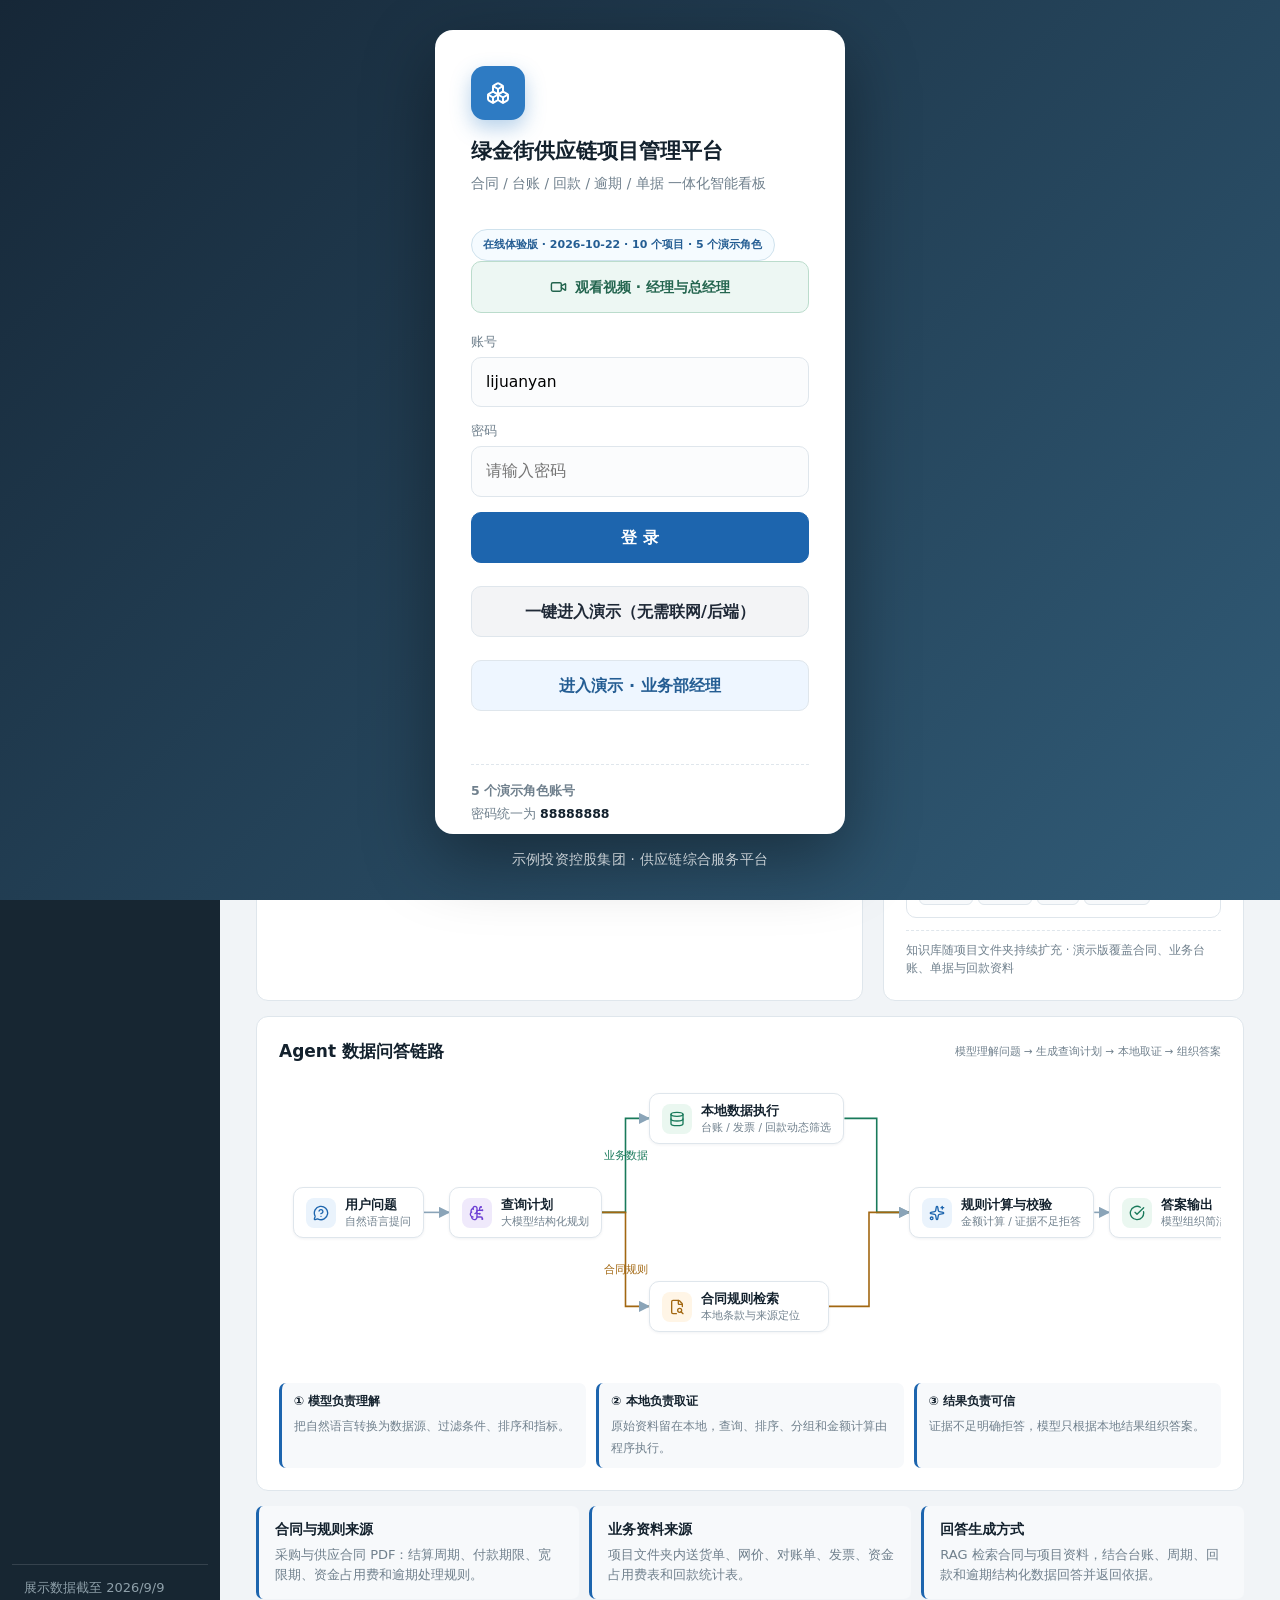
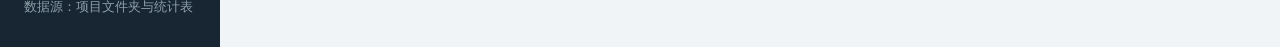
